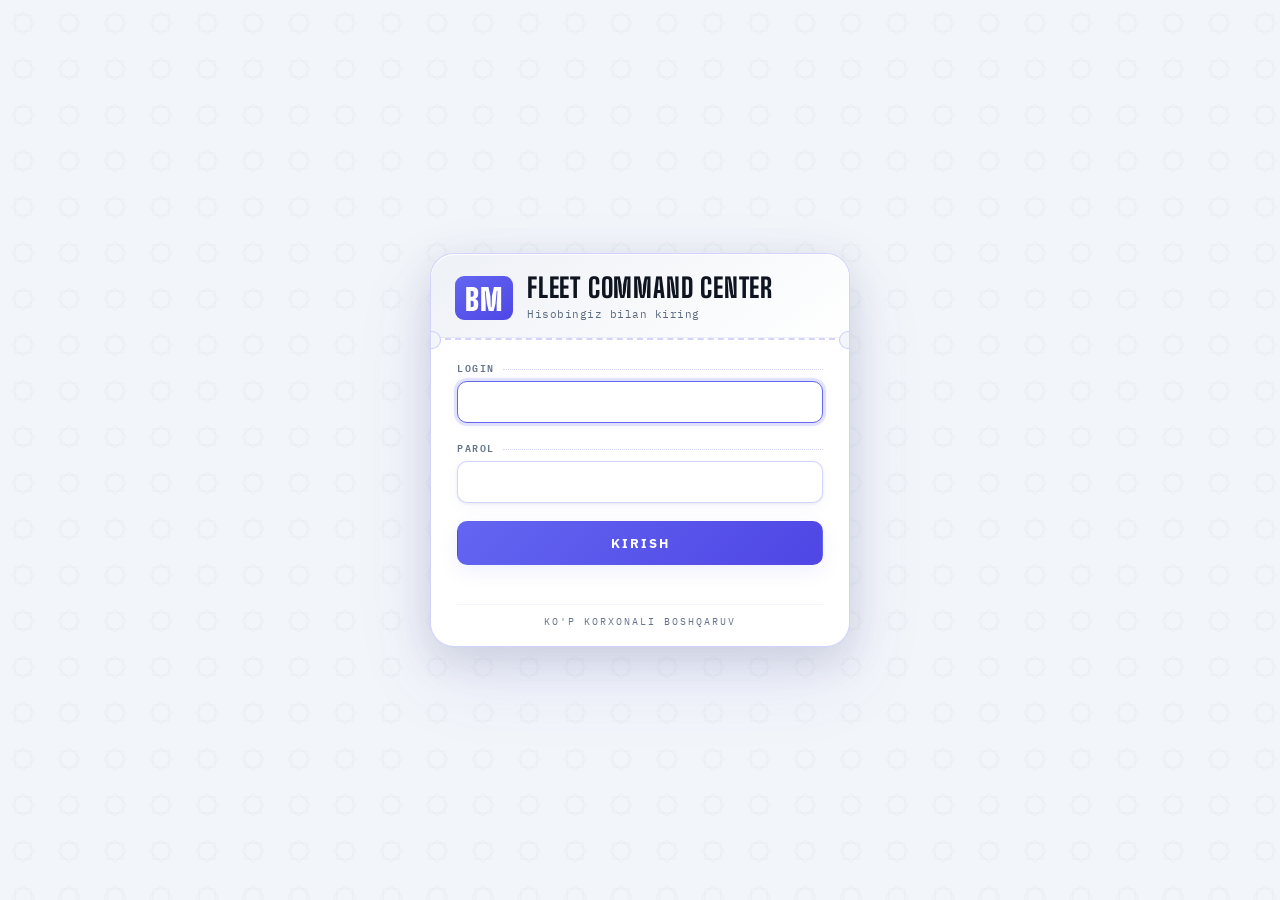
==== bm_automation/app/dashboard/web/index.html @ 5310b5f9 "Xavfsizlik: SEC-09/10/13 + ixtiyoriy TOTP (MFA) va SEC-07 qarori - SEC-09: requirements.txt aniq pin" ====
<!DOCTYPE html>
<html lang="uz" data-theme="light">
<head>
<meta charset="utf-8">
<meta name="viewport" content="width=device-width, initial-scale=1">
<title>BM Fleet Command Center — Jo'nash taxtasi</title>
<link rel="icon" href="/favicon.ico?v=2" sizes="any">
<link rel="apple-touch-icon" href="/favicon.ico?v=2">
<link rel="preconnect" href="https://fonts.googleapis.com">
<link rel="preconnect" href="https://fonts.gstatic.com" crossorigin>
<link href="https://fonts.googleapis.com/css2?family=Inter:wght@400;500;600;700;800;900&family=JetBrains+Mono:wght@400;500;600;700&family=Big+Shoulders+Display:wght@700;800;900&family=IBM+Plex+Mono:wght@400;500;600&family=IBM+Plex+Sans:wght@400;500;600&display=swap" rel="stylesheet" media="print" onload="this.media='all'">
<link rel="stylesheet" href="myai-office.css?v=4" media="print" onload="this.media='all'">
<script>
(function () {
  try { document.documentElement.dataset.theme = localStorage.getItem("bm-theme") || "light"; }
  catch (e) { document.documentElement.dataset.theme = "light"; }
  if (document.documentElement.dataset.theme === "dark") document.documentElement.classList.add("dark");
})();
</script>
<style>
  /* ============================================================
     BM Fleet Command Center — Dizayn tizimi
     Rang palitrasi (spec): accent #6366f1, success #00b894,
     warn #fdcb6e, error #e17055, text #1e293b / #e8edf3.
     :root = LIGHT (default), [data-theme=dark] = DARK.
  ============================================================ */
  :root {
    /* ierarxiya fon — zamonaviy indigo/slate */
    --bg-deep: #0b1020;          /* asosiy chuqur */
    --bg-panel: #131a2e;         /* panel / karta */
    --bg-raised: #1a2238;        /* ko'tarilgan blok */
    --bg-hover: #1f2840;         /* hover fon */
    --bg-glass: rgba(19,26,46,.72); /* shaffof glass */
    --line: rgba(129,140,248,.18);
    --line-soft: rgba(129,140,248,.10);
    --line-strong: rgba(129,140,248,.32);

    /* semantik ranglar — indigo brend + teal OK */
    --accent: #6366f1;
    --accent-strong: #4f46e5;
    --accent-soft: rgba(99,102,241,.18);
    --accent-soft-border: rgba(99,102,241,.34);
    --accent-text: #a5b4fc;
    --accent-ink: #ffffff;
    --amber: #f59e0b;            /* ogohlantirish */
    --teal: #22d3ee;             /* muvaffaqiyat / onlayn */
    --teal-soft: rgba(34,211,238,.16);
    --alert: #f43f5e;            /* xatolik */
    --alert-soft: rgba(244,63,94,.16);
    --ink: #e2e8f0;              /* asosiy matn */
    --ink-soft: #94a3b8;         /* yordamchi matn */
    --muted: #64748b;            /* yordamchi matn */
    --on-accent: #ffffff;
    --on-amber: #1e1b0b;

    /* neon glow uchun */
    --glow: 0 0 22px rgba(99,102,241,.45), 0 0 44px rgba(99,102,241,.22);
    --glow-teal: 0 0 22px rgba(34,211,238,.45), 0 0 44px rgba(34,211,238,.22);
    --glow-amber: 0 0 22px rgba(245,158,11,.45), 0 0 44px rgba(245,158,11,.22);
    --glow-alert: 0 0 22px rgba(244,63,94,.45), 0 0 44px rgba(244,63,94,.22);

    /* tipografiya */
    --font-ui: "Inter", "Segoe UI", sans-serif;
    --font-display: "Inter", "Segoe UI", sans-serif;
    --font-mono: "JetBrains Mono", "IBM Plex Mono", monospace;

    --radius-sm: 10px;
    --radius: 14px;
    --radius-lg: 18px;
    --ease: cubic-bezier(.4,0,.2,1);

    --shadow-sm: 0 4px 14px rgba(0,0,0,.35), 0 2px 6px rgba(99,102,241,.12);
    --shadow-md: 0 8px 28px rgba(0,0,0,.45), 0 4px 14px rgba(99,102,241,.18);
    --shadow-lg: 0 14px 44px rgba(0,0,0,.55), 0 8px 24px rgba(99,102,241,.24);
    --ring: 0 0 0 3px rgba(99,102,241,.32);

    --scrollbar-track: #0b1020;
    --scrollbar-thumb: #2a3350;
    --scrollbar-thumb-hover: #3a4868;
    --gridline: rgba(129,140,248,.06);
  }

  /* ------------------------------------------------ DARK rejim */
  [data-theme="dark"] {
    --bg-deep: #070b16;
    --bg-panel: #0e1526;
    --bg-raised: #141c30;
    --bg-hover: #182038;
    --bg-glass: rgba(14,21,38,.82);
    --line: rgba(129,140,248,.14);
    --line-soft: rgba(129,140,248,.08);
    --line-strong: rgba(129,140,248,.28);

    --accent: #818cf8;
    --accent-strong: #6366f1;
    --accent-soft: rgba(129,140,248,.22);
    --accent-soft-border: rgba(129,140,248,.40);
    --accent-text: #c7d2fe;
    --accent-ink: #0b1020;
    --amber: #fbbf24;
    --teal: #22d3ee;
    --teal-soft: rgba(34,211,238,.20);
    --alert: #fb7185;
    --alert-soft: rgba(251,113,133,.20);
    --ink: #e2e8f0;
    --ink-soft: #94a3b8;
    --muted: #64748b;
    --on-accent: #0b1020;
    --on-amber: #1e1b0b;

    --glow: 0 0 22px rgba(129,140,248,.50), 0 0 44px rgba(129,140,248,.28);
    --glow-teal: 0 0 22px rgba(34,211,238,.50), 0 0 44px rgba(34,211,238,.28);
    --glow-amber: 0 0 22px rgba(251,191,36,.50), 0 0 44px rgba(251,191,36,.28);
    --glow-alert: 0 0 22px rgba(251,113,133,.50), 0 0 44px rgba(251,113,133,.28);

    --shadow-sm: 0 4px 14px rgba(0,0,0,.5);
    --shadow-md: 0 8px 28px rgba(0,0,0,.6);
    --shadow-lg: 0 14px 44px rgba(0,0,0,.75);
    --ring: 0 0 0 3px rgba(129,140,248,.40);

    --scrollbar-track: #070b16;
    --scrollbar-thumb: #2a3350;
    --scrollbar-thumb-hover: #3a4868;
    --gridline: rgba(129,140,248,.08);
  }

  * { box-sizing: border-box; }
  html { scroll-behavior: smooth; }
  body {
    margin: 0; background: var(--bg-deep); color: var(--ink);
    font-family: var(--font-ui); font-size: 14px; line-height: 1.55;
    font-feature-settings: "cv11", "ss01";
    -webkit-font-smoothing: antialiased;
    background-image:
      radial-gradient(1100px 560px at 18% -12%, rgba(99,102,241,.08), transparent 60%),
      radial-gradient(900px 500px at 88% -10%, rgba(0,184,148,.06), transparent 55%);
    background-attachment: fixed;
    transition: background-color .25s var(--ease), color .25s var(--ease);
  }
  h1,h2,h3,h4,h5 { font-family: var(--font-display); font-weight: 800; letter-spacing: -.01em; }
  ::-webkit-scrollbar { width: 10px; height: 10px; }
  ::-webkit-scrollbar-track { background: var(--scrollbar-track); }
  ::-webkit-scrollbar-thumb { background: var(--scrollbar-thumb); border-radius: 6px; border: 2px solid var(--scrollbar-track); }
  ::-webkit-scrollbar-thumb:hover { background: var(--scrollbar-thumb-hover); }
  .mono { font-family: var(--font-mono); font-variant-numeric: tabular-nums; }

  /* ------------------------------------------------ top bar */
  .topbar {
    position: sticky; top: 0; z-index: 50;
    display: flex; align-items: center; gap: 16px; flex-wrap: wrap;
    padding: 12px 20px; background: rgba(14,17,23,.9);
    -webkit-backdrop-filter: blur(10px); backdrop-filter: blur(10px);
    border-bottom: 1px solid var(--line); box-shadow: 0 1px 0 rgba(255,255,255,.02) inset, 0 6px 20px rgba(0,0,0,.22);
  }
  .brand { display: flex; align-items: center; gap: 10px; }
  .brand-mark {
    width: 34px; height: 34px; border-radius: 9px; display: grid; place-items: center;
    background: linear-gradient(135deg, var(--amber), #b97a1f);
    font-family: "Big Shoulders Display", sans-serif; font-weight: 900; font-size: 20px;
    color: #10131A; box-shadow: 0 2px 10px rgba(240,169,62,.35);
  }
  .brand-name { font-family: "Big Shoulders Display", sans-serif; font-weight: 800; font-size: 20px; letter-spacing: .5px; }
  .brand-sub { display: block; font-family: "IBM Plex Mono", monospace; font-size: 9px; color: var(--muted); letter-spacing: 2px; }

  .pills { display: flex; gap: 6px; flex-wrap: wrap; margin: 0 auto; }
  .pill {
    border: 1px solid var(--line); background: transparent; color: var(--muted);
    font-family: "IBM Plex Mono", monospace; font-size: 12px; letter-spacing: .5px;
    padding: 7px 14px; border-radius: 999px; cursor: pointer;
    transition: transform .16s var(--ease), background .16s var(--ease), color .16s var(--ease), border-color .16s var(--ease), box-shadow .16s var(--ease);
  }
  .pill:hover { background: var(--bg-raised); color: var(--ink); border-color: #3a4356; transform: translateY(-1px); }
  .pill.active { background: var(--amber); color: #10131A; border-color: var(--amber); font-weight: 600; box-shadow: 0 2px 12px rgba(240,169,62,.35); }
  .pill:focus-visible { outline: 2px solid var(--amber); outline-offset: 2px; }

  .clock { text-align: right; }
  .clock-time { font-family: "IBM Plex Mono", monospace; font-size: 22px; font-weight: 600; line-height: 1; letter-spacing: .5px; }
  .clock-date { font-family: "IBM Plex Mono", monospace; font-size: 11px; color: var(--muted); margin-top: 3px; letter-spacing: .5px; }

  /* ------------------------------------------------ sub nav */
  .subnav {
    display: flex; gap: 26px; padding: 0 20px; max-width: 1440px; margin: 16px auto 0;
    border-bottom: 1px solid var(--line);
  }
  .subnav a {
    color: var(--muted); text-decoration: none; font-size: 13px; font-weight: 500;
    padding: 10px 2px; border-bottom: 2px solid transparent; margin-bottom: -1px;
    font-family: "IBM Plex Mono", monospace; letter-spacing: .5px;
    transition: color .15s var(--ease), border-color .15s var(--ease);
  }
  .subnav a:hover { color: var(--ink); border-bottom-color: rgba(240,169,62,.5); }
  .subnav a:focus-visible { outline: 2px solid var(--amber); outline-offset: 2px; }

  .log-line { padding: 3px 14px; border-bottom: 1px solid rgba(255,255,255,.03); white-space: pre-wrap; word-break: break-all; color: #94a3b8; }
  .log-err { color: #f87171; background: rgba(239,68,68,.06); }
  .log-warn { color: #fbbf24; background: rgba(251,191,36,.05); }
  .log-debug { color: #64748b; }

  main { max-width: 1440px; margin: 0 auto; padding: 18px 20px 48px; }

  .err { display: none; background: linear-gradient(90deg, rgba(232,90,79,.14), rgba(232,90,79,.05));
    color: var(--alert); border: 1px solid rgba(232,90,79,.4); border-left: 3px solid var(--alert);
    border-radius: var(--radius); padding: 12px 16px; margin-bottom: 16px; font-size: 13px;
    animation: fadeDown .25s var(--ease) both; }
  .sync-result { margin: 0 0 16px; padding: 14px 16px; border-radius: var(--radius);
    background: linear-gradient(90deg, rgba(63,182,168,.08), rgba(63,182,168,.03));
    color: var(--ink); border: 1px solid rgba(63,182,168,.25); border-left: 3px solid var(--teal);
    font-family: "IBM Plex Mono", monospace; font-size: 12px; line-height: 1.7;
    white-space: pre-wrap; animation: fadeDown .25s var(--ease) both; }

  /* ------------------------------------------------ hero */
  .hero { display: grid; grid-template-columns: repeat(4, minmax(0, 1fr)); gap: 12px; margin-bottom: 20px; }
  .kpi {
    background: var(--bg-glass);
    border: 1px solid var(--line-soft);
    border-radius: var(--radius);
    padding: 14px 16px 16px; position: relative; overflow: hidden;
    box-shadow: var(--shadow-md);
    transition: transform .18s var(--ease), box-shadow .18s var(--ease), border-color .18s var(--ease);
    backdrop-filter: blur(12px);
  }
  .kpi::before { content: ""; position: absolute; top: 0; left: 0; right: 0; height: 3px;
    box-shadow: 0 2px 10px rgba(99,102,241,.3); }
  .kpi.teal::before  { background: var(--teal); box-shadow: var(--glow-teal); }
  .kpi.amber::before { background: var(--amber); box-shadow: var(--glow-amber); }
  .kpi.alert::before { background: var(--alert); box-shadow: var(--glow-alert); }
  .kpi:hover { transform: translateY(-2px); border-color: var(--line-strong); box-shadow: var(--shadow-lg); }
  .kpi .label { font-family: "IBM Plex Mono", monospace; font-size: 11px; color: var(--muted);
    letter-spacing: 1.2px; text-transform: uppercase; }
  .kpi .num {
    font-family: "Big Shoulders Display", sans-serif; font-weight: 900; font-size: 46px;
    line-height: 1.05; margin-top: 8px;
  }
  .kpi .num.teal  { color: var(--teal); }
  .kpi .num.amber { color: var(--amber); }
  .kpi .num.alert { color: var(--alert); }
  .kpi .foot { font-family: "IBM Plex Mono", monospace; font-size: 11px; color: var(--muted); margin-top: 6px; }

  /* split-flap flip — faqat hero raqamlarida */
  .flap { display: inline-block; transform-origin: top center; animation: flap .5s var(--ease) both; }
  .kpi:nth-child(1) .flap { animation-delay: .0s; }
  .kpi:nth-child(2) .flap { animation-delay: .12s; }
  .kpi:nth-child(3) .flap { animation-delay: .24s; }
  .kpi:nth-child(4) .flap { animation-delay: .36s; }
  @keyframes flap {
    0%   { transform: rotateX(92deg) translateY(-6px); opacity: 0; }
    60%  { opacity: 1; }
    100% { transform: rotateX(0deg) translateY(0); opacity: 1; }
  }
  @keyframes fadeDown {
    from { opacity: 0; transform: translateY(-4px); }
    to   { opacity: 1; transform: translateY(0); }
  }
  @media (prefers-reduced-motion: reduce) {
    .flap { animation: none; }
    .err { animation: none; }
    .sys .dot.ok { animation: none; }
    html { scroll-behavior: auto; }
  }

  /* ------------------------------------------------ board */
  .panel {
    background: linear-gradient(180deg, rgba(35,42,55,.55), transparent 90%), var(--bg-panel);
    border: 1px solid var(--line); border-radius: var(--radius);
    padding: 18px; margin-bottom: 18px; box-shadow: var(--shadow-sm);
    transition: transform .18s var(--ease), box-shadow .18s var(--ease), border-color .18s var(--ease);
  }
  .panel:hover { box-shadow: var(--shadow-md); border-color: var(--line-strong); }
  .panel h2 {
    font-family: "Big Shoulders Display", sans-serif; font-weight: 800; font-size: 20px;
    margin: 0 0 14px; letter-spacing: 1px; position: relative;
    padding-bottom: 10px; border-bottom: 1px solid var(--line-soft);
  }
  .panel h2::after { content: ""; position: absolute; left: 0; bottom: -1px; width: 54px; height: 2px;
    border-radius: 2px; background: linear-gradient(90deg, var(--amber), transparent); }
  .panel h2 .hint { font-family: "IBM Plex Sans", sans-serif; font-weight: 400; font-size: 12px;
    color: var(--muted); margin-left: 8px; }

  .board, .table { width: 100%; border-collapse: collapse; }
  .board th, .board td, .table th, .table td {
    text-align: left; padding: 10px 12px; border-bottom: 1px solid var(--line-soft);
    font-size: 13px; white-space: nowrap;
  }
  .board th, .table th { font-family: "IBM Plex Mono", monospace; font-size: 10px; letter-spacing: 1.6px;
    text-transform: uppercase; color: var(--muted); font-weight: 500;
    background: rgba(255,255,255,.015); }
  .board tbody tr, .table tbody tr { transition: background .14s var(--ease); }
  .board tbody tr:nth-child(even), .table tbody tr:nth-child(even) { background: rgba(255,255,255,.012); }
  .board tbody tr:hover, .table tbody tr:hover { background: linear-gradient(90deg, rgba(240,169,62,.06), rgba(63,182,168,.04)); }
  .board tbody tr:last-child td, .table tbody tr:last-child td { border-bottom: none; }
  .board .badge { display: inline-grid; place-items: center; width: 28px; height: 28px;
    background: var(--bg-deep); border: 1px solid var(--line); border-radius: 8px;
    font-family: "IBM Plex Mono", monospace; font-size: 12px; font-weight: 600; color: var(--amber);
    box-shadow: 0 1px 0 rgba(255,255,255,.03) inset; }
  .board .who { font-weight: 600; }
  .board .who-sub { display: block; font-family: "IBM Plex Mono", monospace; font-size: 11px; color: var(--muted); margin-top: 2px; }
  .board .mono-cell { font-family: "IBM Plex Mono", monospace; font-size: 12px; }
  .board .muted { color: var(--muted); }
  .table-wrap { overflow-x: auto; -webkit-overflow-scrolling: touch; scrollbar-width: thin; }
  .new-table-wrap { overflow-x: auto; -webkit-overflow-scrolling: touch; scrollbar-width: thin; }
  .new-table-wrap table { min-width: 760px; }
  @media(max-width:640px){ .table-wrap table, .new-table-wrap table, .driver-history table { min-width: 680px; } }

  .pct { font-family: "IBM Plex Mono", monospace; font-size: 12px; font-weight: 600; }
  .pct.teal  { color: var(--teal); }
  .pct.amber { color: var(--amber); }
  .pct.alert { color: var(--alert); }

  .pill-status { display: inline-block; padding: 3px 10px; border-radius: 999px;
    font-family: "IBM Plex Mono", monospace; font-size: 11px; letter-spacing: .5px; border: 1px solid;
    box-shadow: 0 1px 0 rgba(255,255,255,.03) inset; }
  .pill-status.done { color: var(--teal); border-color: rgba(63,182,168,.4); background: rgba(63,182,168,.1); }
  .pill-status.late { color: var(--alert); border-color: rgba(232,90,79,.4); background: rgba(232,90,79,.1); }
  .pill-status.run  { color: var(--amber); border-color: rgba(240,169,62,.4); background: rgba(240,169,62,.1); }
  .pill-status.gray { color: var(--muted); border-color: var(--line); background: transparent; }

  .hide-sm { }

  /* ------------------------------------------------ two-col */
  .cols { display: grid; grid-template-columns: repeat(2, minmax(0, 1fr)); gap: 18px; margin-bottom: 18px; align-items: start; }

  .problem { display: flex; gap: 12px; padding: 11px 4px; border-bottom: 1px solid var(--line-soft);
    align-items: baseline; transition: background .14s var(--ease); border-radius: var(--radius-sm); }
  .problem:hover { background: rgba(255,255,255,.015); }
  .problem:last-child { border-bottom: none; }
  .problem .bar { width: 3px; align-self: stretch; border-radius: 2px; flex: none; }
  .problem.serious .bar { background: var(--alert); }
  .problem.warn .bar { background: var(--amber); }
  .problem .p-main { font-size: 13px; font-weight: 600; }
  .problem .p-meta { font-family: "IBM Plex Mono", monospace; font-size: 11px; color: var(--muted); margin-top: 2px; }
  .problem.serious .p-main { color: var(--alert); }
  .problem.warn .p-main { color: var(--amber); }

  .chart-wrap { position: relative; height: 220px; }
  .trend-foot { display: flex; gap: 16px; margin-top: 12px;
    font-family: "IBM Plex Mono", monospace; font-size: 11px; color: var(--muted); }
  .trend-foot b { font-weight: 600; }

  /* ------------------------------------------------ registry */
  .registry { width: 100%; border-collapse: collapse; }
  .registry th, .registry td {
    text-align: left; padding: 9px 12px; border-bottom: 1px solid var(--line-soft);
    font-family: "IBM Plex Mono", monospace; font-size: 12px;
  }
  .registry th { font-size: 10px; letter-spacing: 1.6px; text-transform: uppercase; color: var(--muted);
    font-weight: 500; background: rgba(255,255,255,.015); }
  .registry td { max-width: 230px; overflow: hidden; text-overflow: ellipsis; white-space: nowrap; }
  .registry tbody tr { transition: background .14s var(--ease); cursor: pointer; }
  .registry tbody tr:nth-child(even) { background: rgba(255,255,255,.012); }
  .registry tbody tr:hover { background: linear-gradient(90deg, rgba(240,169,62,.06), rgba(63,182,168,.04)); }
  .registry tbody tr:last-child td { border-bottom: none; }
  .registry tbody tr:focus-visible { outline: 2px solid var(--amber); outline-offset: -2px; }
  .registry .driver-name { transition: color .14s var(--ease); }
  .registry tbody tr:hover .driver-name { color: var(--amber); }
  .registry .driver-open { padding: 6px 9px; min-height: 0; font-size: 11px; }

  .empty { color: var(--muted); padding: 26px 18px; font-size: 13px; text-align: center;
    border: 1px dashed var(--line); border-radius: var(--radius); background: rgba(255,255,255,.012); }

  /* ------------------------------------------------ driver management */
  .driver-toolbar { display: flex; gap: 10px; justify-content: space-between; align-items: center;
    flex-wrap: wrap; margin-bottom: 16px; }
  .driver-toolbar h2 { margin: 0; padding-bottom: 0; border-bottom: none; }
  .driver-toolbar h2::after { display: none; }
  .driver-tools { display: flex; align-items: center; gap: 8px; flex-wrap: wrap; }
  .dl-group { display: inline-flex; align-items: center; gap: 5px;
    border-left: 1px solid var(--line); padding-left: 8px; }
  .dl-group .button { padding: 8px 9px; }
  .input, .select {
    color: var(--ink); background: var(--bg-deep); border: 1px solid var(--line); border-radius: var(--radius-sm);
    padding: 8px 10px; font: 12px "IBM Plex Mono", monospace; min-height: 34px;
    transition: border-color .14s var(--ease), box-shadow .14s var(--ease);
  }
  .input:focus, .select:focus { outline: none; border-color: var(--amber); box-shadow: var(--ring); }
  .input[type="search"] { min-width: 190px; }
  .button {
    appearance: none; border: 1px solid var(--amber); background: var(--amber); color: #10131A;
    border-radius: var(--radius-sm); padding: 8px 12px; min-height: 34px; cursor: pointer;
    font: 600 12px "IBM Plex Mono", monospace; letter-spacing: .3px;
    box-shadow: 0 1px 0 rgba(255,255,255,.08) inset;
    transition: transform .14s var(--ease), box-shadow .14s var(--ease), filter .14s var(--ease),
      background .14s var(--ease), border-color .14s var(--ease);
  }
  .button:hover { filter: brightness(1.08); transform: translateY(-1px); box-shadow: 0 4px 14px rgba(240,169,62,.25); }
  .button:active { transform: translateY(0); }
  .button:focus-visible { outline: 2px solid var(--amber); outline-offset: 2px; }
  .button.ghost { background: transparent; border-color: var(--line); color: var(--ink); box-shadow: none; }
  .button.ghost:hover { background: var(--bg-raised); border-color: #3a4356; color: #fff; box-shadow: none; }
  .button.danger { background: var(--alert); border-color: var(--alert); color: white; box-shadow: 0 1px 0 rgba(255,255,255,.08) inset; }
  .button.danger:hover { box-shadow: 0 4px 14px rgba(232,90,79,.28); }
  .driver-summary { display: grid; grid-template-columns: repeat(7, minmax(0, 1fr)); gap: 8px; margin-bottom: 14px; }
  .driver-summary > div { background: var(--bg-deep); border: 1px solid var(--line); border-radius: var(--radius-sm); padding: 10px 11px;
    box-shadow: 0 1px 0 rgba(255,255,255,.02) inset; }
  .driver-summary span { display: block; color: var(--muted); font: 10px "IBM Plex Mono", monospace; text-transform: uppercase; letter-spacing: .7px; }
  .driver-summary b { display: block; margin-top: 3px; font: 700 20px "Big Shoulders Display", sans-serif; letter-spacing: .4px; }
  .driver-name { font-family: "IBM Plex Sans", sans-serif; font-weight: 600; display: block;
    max-width: 280px; overflow: hidden; text-overflow: ellipsis; white-space: nowrap; }
  .driver-sub { display: block; margin-top: 3px; color: var(--muted); font: 10px "IBM Plex Mono", monospace;
    overflow: hidden; text-overflow: ellipsis; white-space: nowrap; }
  .status-dot { display: inline-block; width: 7px; height: 7px; border-radius: 50%; background: var(--teal); margin-right: 6px; }
  .status-dot.black { background: var(--alert); }
  .tag { display: inline-block; padding: 3px 8px; border: 1px solid var(--line); border-radius: 999px; color: var(--muted);
    font: 10px "IBM Plex Mono", monospace; box-shadow: 0 1px 0 rgba(255,255,255,.03) inset; }
  .tag.good { color: var(--teal); border-color: rgba(63,182,168,.45); background: rgba(63,182,168,.08); }
  .tag.warn { color: var(--amber); border-color: rgba(240,169,62,.45); background: rgba(240,169,62,.08); }
  .tag.bad { color: var(--alert); border-color: rgba(232,90,79,.45); background: rgba(232,90,79,.08); }
  .documents-mark { display: flex; gap: 4px; }
  .doc-mark { width: 18px; height: 18px; display: grid; place-items: center; border: 1px solid var(--line); border-radius: 5px;
    color: var(--muted); font: 10px "IBM Plex Mono", monospace; background: var(--bg-deep); }
  .doc-mark.ready { color: var(--teal); border-color: rgba(63,182,168,.45); background: rgba(63,182,168,.08); }

  dialog.driver-dialog { width: min(1180px, calc(100vw - 28px)); max-height: calc(100vh - 28px); padding: 0; overflow: auto;
    color: var(--ink); background: var(--bg-glass);
    border: 1px solid var(--line-strong); border-radius: var(--radius-lg); box-shadow: var(--shadow-lg);
    z-index: 200; backdrop-filter: blur(20px); -webkit-backdrop-filter: blur(20px); }
  dialog.driver-dialog::backdrop { background: rgba(2,6,12,.55); -webkit-backdrop-filter: blur(4px); backdrop-filter: blur(4px); }
  .driver-modal-head { position: sticky; top: 0; z-index: 1; display: flex; align-items: center; justify-content: space-between;
    gap: 12px; padding: 16px 20px; background: var(--bg-glass); -webkit-backdrop-filter: blur(8px); backdrop-filter: blur(8px);
    border-bottom: 1px solid var(--line-strong); }
  .driver-modal-title { font: 800 26px "Big Shoulders Display", sans-serif; letter-spacing: .8px; }
  .driver-modal-meta { color: var(--muted); font: 11px "IBM Plex Mono", monospace; margin-top: 2px; }
  .icon-button { width: 32px; height: 32px; border: 1px solid var(--line-strong); border-radius: var(--radius-sm); background: var(--bg-glass);
    color: var(--ink); cursor: pointer; font-size: 20px; line-height: 1;
    transition: background .14s var(--ease), border-color .14s var(--ease), transform .14s var(--ease); }
  .icon-button:hover { background: var(--accent-soft); border-color: var(--accent-soft-border); transform: translateY(-1px); }
  .icon-button:focus-visible { outline: 2px solid var(--accent); outline-offset: 2px; }
  .driver-modal-body { padding: 18px 20px 24px; }
  .driver-metrics { display: grid; grid-template-columns: repeat(7, minmax(0, 1fr)); gap: 8px; margin-bottom: 18px; }
  .driver-months { display: flex; flex-wrap: wrap; align-items: center; gap: 6px; }
  .month-chip { border: 1px solid var(--line); border-radius: 999px; background: var(--bg-deep); color: var(--muted);
    padding: 5px 11px; font: 11px "IBM Plex Mono", monospace; cursor: pointer; transition: all .15s var(--ease); }
  .month-chip:hover { border-color: var(--accent-soft-border); color: var(--ink); }
  .month-chip.active { border-color: var(--accent-soft-border); background: var(--accent-soft); color: var(--accent-text); font-weight: 700; }
  .driver-metric { border: 1px solid var(--line); border-radius: var(--radius-sm); background: var(--bg-deep); padding: 10px 11px;
    box-shadow: 0 1px 0 rgba(255,255,255,.02) inset; }
  .driver-metric label { display: block; font: 10px "IBM Plex Mono", monospace; color: var(--muted); text-transform: uppercase; letter-spacing: .5px; }
  .driver-metric b { display: block; margin-top: 3px; font: 800 23px "Big Shoulders Display", sans-serif; }
  .form-grid { display: grid; grid-template-columns: repeat(3, minmax(0, 1fr)); gap: 14px; }
  .form-panel { background: rgba(16,19,26,.42); border: 1px solid var(--line); border-radius: var(--radius); padding: 16px; margin-bottom: 16px;
    box-shadow: 0 1px 0 rgba(255,255,255,.02) inset; }
  .form-panel h3 { margin: 0 0 14px; font: 800 18px "Big Shoulders Display", sans-serif; letter-spacing: .7px;
    color: var(--ink); }
  .field { display: grid; gap: 5px; min-width: 0; }
  .field label { color: var(--muted); font: 10px "IBM Plex Mono", monospace; text-transform: uppercase; letter-spacing: .6px; }
  .field input, .field textarea { width: 100%; color: var(--ink); background: var(--bg-deep); border: 1px solid var(--line); border-radius: var(--radius-sm);
    padding: 8px 10px; font: 12px "IBM Plex Sans", sans-serif;
    transition: border-color .14s var(--ease), box-shadow .14s var(--ease); }
  .field textarea { min-height: 70px; resize: vertical; }
  /* Floating label (2026 trend) — faqat matnli maydonlarda (.float klassini JS qo'shadi) */
  .field { position: relative; }
  .field.float > label:not(.check-field) { position: absolute; left: 10px; top: 50%; transform: translateY(-50%); pointer-events: none; transition: all .2s var(--ease); z-index: 2; white-space: nowrap; }
  .field.float > input, .field.float > textarea, .field.float > select { padding-top: 14px; padding-bottom: 10px; }
  .field.floated > label:not(.check-field) { transform: translateY(-130%) scale(.78); color: var(--accent-text); background: var(--bg-deep); padding: 0 4px; }
  /* Placeholder label ostida qolib, matn ustma-ust tushmasin */
  .field.float:not(.floated) > input::placeholder,
  .field.float:not(.floated) > textarea::placeholder { color: transparent; }
  /* Textarea baland — label markazda emas, yuqorida turadi */
  .field.float:has(> textarea) > label:not(.check-field) { top: 10px; transform: none; }
  .field.float:has(> textarea).floated > label:not(.check-field) { top: 0; transform: translateY(-50%) scale(.78); }
  .field input:focus, .field textarea:focus { outline: none; border-color: var(--amber); box-shadow: var(--ring); }
  .check-field { display: flex; align-items: center; gap: 8px; color: var(--ink); font-size: 12px; }
  .du-grid { display: grid; grid-template-columns: repeat(4, minmax(0, 1fr)); gap: 10px; margin-bottom: 10px; }
  @media (max-width: 720px) { .du-grid { grid-template-columns: 1fr 1fr; } }
  @media (max-width: 420px) { .du-grid { grid-template-columns: 1fr; } }
  .check-field input { width: 18px; height: 18px; accent-color: var(--accent); cursor: pointer; border-radius: 5px; }
  .check-field input[type="checkbox"] { appearance: none; -webkit-appearance: none; width: 18px; height: 18px; border: 1.5px solid var(--line-strong); border-radius: 6px; background: var(--bg-glass); cursor: pointer; position: relative; transition: all .18s var(--ease); box-shadow: var(--shadow-sm); }
  .check-field input[type="checkbox"]:checked { background: linear-gradient(135deg, var(--accent), var(--accent-strong)); border-color: var(--accent-strong); box-shadow: var(--glow); }
  .check-field input[type="checkbox"]:checked::after { content: ""; position: absolute; left: 5px; top: 1px; width: 5px; height: 10px; border: solid #fff; border-width: 0 2px 2px 0; transform: rotate(45deg); }
  .check-field input[type="checkbox"]:hover { border-color: var(--accent-soft-border); box-shadow: 0 0 12px rgba(99,102,241,.25); }
  .check-field input[type="radio"] { appearance: none; -webkit-appearance: none; width: 18px; height: 18px; border: 1.5px solid var(--line-strong); border-radius: 50%; background: var(--bg-glass); cursor: pointer; transition: all .18s var(--ease); }
  .check-field input[type="radio"]:checked { border-color: var(--accent-strong); box-shadow: var(--glow); }
  .check-field input[type="radio"]:checked::after { content: ""; position: absolute; left: 50%; top: 50%; width: 8px; height: 8px; border-radius: 50%; background: var(--accent); transform: translate(-50%, -50%); }
  .form-actions { display: flex; gap: 8px; justify-content: flex-end; margin-top: 14px; }
  .document-grid { display: grid; grid-template-columns: repeat(4, minmax(0, 1fr)); gap: 10px; }
  .document-card { background: var(--bg-deep); border: 1px solid var(--line); border-radius: var(--radius-sm); overflow: hidden;
    box-shadow: 0 1px 0 rgba(255,255,255,.02) inset; transition: border-color .14s var(--ease), transform .14s var(--ease); }
  .document-card:hover { border-color: #3a4356; }
  .document-preview { height: 108px; display: grid; place-items: center; color: var(--muted); font: 11px "IBM Plex Mono", monospace; background:
    repeating-linear-gradient(45deg, rgba(255,255,255,.012), rgba(255,255,255,.012) 8px, transparent 8px, transparent 16px); }
  .document-preview img { width: 100%; height: 100%; display: block; object-fit: cover; }
  .document-card footer { display: flex; justify-content: space-between; align-items: center; padding: 8px; text-align: left; color: var(--ink); font-size: 11px; }
  .document-card input { display: none; }
  .upload-label { color: var(--amber); cursor: pointer; font: 11px "IBM Plex Mono", monospace; transition: color .14s var(--ease); }
  .upload-label:hover { color: var(--ink); }
  .upload-label:focus-visible { outline: 2px solid var(--amber); outline-offset: 2px; }
  .driver-history { max-height: 360px; overflow-y: auto; overflow-x: hidden; border: 1px solid var(--line-soft); border-radius: var(--radius-sm); scroll-behavior: smooth; }
  .driver-history table { width: 100%; border-collapse: collapse; }
  .driver-history th, .driver-history td { padding: 8px 10px; border-bottom: 1px solid var(--line-soft); text-align: left; font: 11px "IBM Plex Mono", monospace; }
  .driver-history th { color: var(--muted); font-size: 10px; text-transform: uppercase; background: rgba(255,255,255,.015); position: sticky; top: 0; }
  .split-form { display: grid; grid-template-columns: minmax(0, 1.2fr) minmax(0, .8fr); gap: 16px; align-items: start; }
  .driver-message { display: none; margin-bottom: 14px; padding: 10px 12px; border: 1px solid rgba(232,90,79,.45); border-radius: var(--radius-sm);
    background: rgba(232,90,79,.1); color: var(--alert); font-size: 12px; animation: fadeDown .2s var(--ease) both; }
  .driver-message.ok { border-color: rgba(63,182,168,.45); background: rgba(63,182,168,.1); color: var(--teal); }

  /* ------------------------------------------------ dash layout (chap sidebar) */
  .dash-grid { display: grid; grid-template-columns: clamp(272px, 24vw, 348px) minmax(0, 1fr); gap: 16px; align-items: start; }
  .dash-main { order: 2; min-width: 0; }
  .dash-main > .panel, .cols > .panel { min-width: 0; }
  .dash-side { order: 1; position: sticky; top: 84px; max-height: calc(100vh - 100px);
    overflow-y: auto; overscroll-behavior: contain;
    border-right: 1px solid var(--line-soft); padding-right: 14px; }
  .dash-side::-webkit-scrollbar { width: 6px; }
  .dash-side::-webkit-scrollbar-thumb { background: var(--line); border-radius: 3px; }
  .side-card { padding: 14px; margin-bottom: 14px; }
  .side-card:last-child { margin-bottom: 0; }
  .side-card h2 { font-size: 16px; margin: 0 0 10px; display: flex; align-items: center; gap: 8px; letter-spacing: 1px; }
  .side-card h2 .hint { margin-left: auto; font-size: 10px; }
  .sec-ic { display: inline-flex; color: var(--amber); flex: none; filter: drop-shadow(0 0 6px rgba(240,169,62,.35)); }
  .dash-side .hero { grid-template-columns: repeat(2, 1fr); gap: 8px; margin-bottom: 0; }
  .dash-side .kpi { padding: 10px 11px 11px; }
  .dash-side .kpi .num { font-size: 30px; margin-top: 4px; }
  .dash-side .kpi .label { font-size: 9px; }
  .dash-side .kpi .foot { font-size: 9px; }
  .side-card #prob-body { max-height: 300px; overflow-y: auto; padding-right: 2px; }
  .side-card .chart-wrap { height: 180px; }
  .side-stats { display: grid; grid-template-columns: repeat(3, 1fr); gap: 6px; margin-bottom: 10px; }
  .side-stats > div { background: var(--bg-deep); border: 1px solid var(--line); border-radius: var(--radius-sm); padding: 8px 9px; }
  .side-stats span { display: block; color: var(--muted); font: 9px "IBM Plex Mono", monospace; text-transform: uppercase; letter-spacing: .6px; }
  .side-stats b { display: block; margin-top: 2px; font: 700 14px "Big Shoulders Display", sans-serif; letter-spacing: .3px; }
  .side-drv { display: flex; align-items: center; gap: 8px; padding: 7px 4px; border-bottom: 1px solid var(--line-soft); cursor: pointer;
    border-radius: var(--radius-sm); transition: background .14s var(--ease), padding .14s var(--ease); }
  .side-drv:last-child { border-bottom: none; }
  .side-drv:hover { background: var(--bg-hover); padding-left: 8px; }
  .side-drv-name { font-size: 12px; font-weight: 600; flex: 1; min-width: 0; overflow: hidden; text-overflow: ellipsis; white-space: nowrap; }
  .side-drv-meta { font: 10px "IBM Plex Mono", monospace; color: var(--muted); flex: none; }
  .side-drv b { flex: none; font-size: 12px; color: var(--amber); }

  /* ------------------------------------------------ system status + filters */
  .sys { display: flex; gap: 12px; flex-wrap: wrap; }
  .sys span { display: inline-flex; align-items: center; gap: 6px; font: 10px "IBM Plex Mono", monospace;
    color: var(--muted); letter-spacing: .5px; }
  .sys b { font-weight: 400; color: #9aa3b5; }
  .sys .dot { width: 8px; height: 8px; border-radius: 50%; background: var(--line); }
  .sys .dot.ok { background: var(--teal); box-shadow: 0 0 6px rgba(63,182,168,.6); }
  .sys .dot.bad { background: var(--alert); box-shadow: 0 0 6px rgba(232,90,79,.6); }
  .filter-field { display: flex; flex-direction: column; gap: 4px; font: 10px "IBM Plex Mono", monospace;
    color: var(--muted); text-transform: uppercase; letter-spacing: .6px; }
  .filter-field .input, .filter-field .select { margin-top: 2px; }
  .export-hint { align-self: center; font-size: 11px; }
  .avatar { width: 34px; height: 34px; border-radius: 50%; object-fit: cover; border: 1px solid var(--line); flex: none; }
  .avatar-empty { display: inline-grid; place-items: center; background: var(--bg-raised); color: var(--muted);
    font: 700 14px "IBM Plex Mono", monospace; }
  .avatar-lg { width: 58px; height: 58px; border-radius: 12px; }
  .avatar-row { display: flex; align-items: center; gap: 10px; }
  .photo-upload { display: flex; align-items: center; gap: 14px; }
  .photo-upload img { width: 88px; height: 88px; border-radius: var(--radius); object-fit: cover; border: 1px solid var(--line); }
  .photo-upload input { display: none; }

  footer { text-align: center; color: var(--muted); font-family: "IBM Plex Mono", monospace;
    font-size: 11px; padding: 22px 0 32px; letter-spacing: 1px; }

  /* ------------------------------------------------ responsive */
  @media (max-width: 1100px) {
    .dash-grid { grid-template-columns: 1fr; }
    .dash-main { order: 1; }
    .dash-side { order: 2; position: static; max-height: none; overflow: visible; border-right: none; padding-right: 0; }
    .dash-side .hero { grid-template-columns: repeat(4, 1fr); }
    .side-card { margin-bottom: 10px; }
  }
  @media (max-width: 900px) {
    .hero { grid-template-columns: repeat(2, 1fr); }
    .cols { grid-template-columns: 1fr; }
    .driver-summary { grid-template-columns: repeat(3, 1fr); }
    .driver-metrics { grid-template-columns: repeat(3, 1fr); }
    .form-grid { grid-template-columns: repeat(2, 1fr); }
    .document-grid { grid-template-columns: repeat(2, 1fr); }
    .split-form { grid-template-columns: 1fr; }
  }
  @media (max-width: 640px) {
    .topbar { padding: 10px 14px; }
    .pills { order: 3; width: 100%; justify-content: center; }
    .clock { margin-left: auto; }
    .board .hide-sm { display: none; }
    .driver-summary { grid-template-columns: repeat(2, 1fr); }
    .driver-metrics { grid-template-columns: repeat(2, 1fr); }
    .form-grid { grid-template-columns: 1fr; }
    .driver-toolbar { align-items: stretch; }
    .driver-tools { width: 100%; }
    .driver-tools .input[type="search"] { flex: 1; min-width: 0; }
  }

/* BM FLEET COMMAND CENTER — 2026 MODERN redesign */
:root{
  --bg-deep:#080c14;--bg-panel:#0f1623;--bg-raised:#161f30;--bg-hover:#1c2740;
  --amber:#818cf8;--teal:#34d399;--alert:#f472b6;--ink:#f0f4f8;--muted:#7c8ba4;
  --line:rgba(148,163,184,.12);--line-soft:rgba(148,163,184,.06);
  --radius-sm:10px;--radius:16px;--radius-lg:24px;
  --shadow-sm:0 4px 20px rgba(0,0,0,.18),0 1px 3px rgba(0,0,0,.12);--shadow-md:0 12px 40px rgba(0,0,0,.25),0 4px 12px rgba(0,0,0,.15);--shadow-lg:0 24px 80px rgba(0,0,0,.45),0 8px 24px rgba(0,0,0,.2);
  --ring:0 0 0 3px rgba(129,140,248,.18);
}
html{background:#080c14}
body{font-family:"IBM Plex Sans",system-ui,sans-serif;background:#080c14;color:var(--ink);background-image:radial-gradient(1200px 600px at 8% -10%,rgba(129,140,248,.06),transparent 65%),radial-gradient(900px 500px at 100% 0,rgba(52,211,153,.04),transparent 55%),radial-gradient(600px 400px at 50% 100%,rgba(244,114,182,.03),transparent 50%)}
body:before{content:"";position:fixed;inset:0;pointer-events:none;opacity:.02;background-image:linear-gradient(rgba(255,255,255,.5) 1px,transparent 1px),linear-gradient(90deg,rgba(255,255,255,.5) 1px,transparent 1px);background-size:56px 56px;mask-image:linear-gradient(to bottom,#000,transparent 75%)}
.topbar{min-height:68px;padding:10px 24px;background:rgba(8,12,20,.85);border-bottom:1px solid rgba(148,163,184,.1);box-shadow:0 8px 30px rgba(0,0,0,.25);backdrop-filter:blur(20px);-webkit-backdrop-filter:blur(20px)}
.brand{gap:12px}.brand-mark{width:42px;height:42px;border-radius:13px;background:linear-gradient(145deg,#818cf8,#6366f1);color:#fff;font-family:"IBM Plex Mono",monospace;font-size:13px;box-shadow:0 0 28px rgba(129,140,248,.2)}
.brand-name{font-family:"IBM Plex Sans",sans-serif;font-size:15px;font-weight:700;letter-spacing:.7px}.brand-sub{font-size:8px;letter-spacing:2.4px;color:#718096}
.pills{gap:5px}.pill{padding:7px 12px;border-color:var(--line);font-size:10px;background:var(--bg-chip);color:var(--muted)}.pill:hover{background:var(--bg-raised);border-color:var(--accent-soft-border);color:var(--ink)}.pill.active{background:var(--accent-soft);color:var(--accent-text);border-color:var(--accent-soft-border);box-shadow:inset 0 0 0 1px var(--accent-soft),0 0 18px var(--accent-soft)}
.sys{font-family:"IBM Plex Mono",monospace;font-size:10px;color:var(--muted)}.sys:before{content:"●  LIVE";color:var(--teal-strong);margin-right:10px;letter-spacing:1px}.clock-time{font-size:19px;color:var(--ink)}.clock-date{font-size:10px;color:var(--muted-2)}
.subnav{max-width:1440px;padding:0 24px;margin:14px auto 0;border-bottom-color:var(--line)}.subnav a{font-size:10px;letter-spacing:1px;text-transform:uppercase;padding:9px 3px;color:var(--muted-2)}.subnav a:hover{color:var(--accent-text);border-bottom-color:var(--teal)}
main{max-width:1440px;padding:16px 24px 44px}
.panel{background:var(--bg-glass);border:1px solid var(--line-strong);border-radius:var(--radius-lg);box-shadow:var(--shadow-md);overflow:hidden;position:relative;backdrop-filter:blur(16px);-webkit-backdrop-filter:blur(16px)}.panel:after{content:"";position:absolute;inset:0;pointer-events:none;border-radius:inherit;box-shadow:inset 0 1px 0 rgba(255,255,255,.06),inset 0 -1px 0 rgba(0,0,0,.12)}
.panel h2{font-family:"IBM Plex Sans",sans-serif;font-size:13px;font-weight:650;letter-spacing:.15px;color:var(--ink);padding:14px 17px 11px;margin:0;border-bottom:1px solid var(--line-soft);position:relative}.panel h2::after{background:linear-gradient(90deg,var(--teal),transparent);height:2px;width:42px}.panel h2 .hint{font-family:"IBM Plex Sans",sans-serif;color:var(--muted-2);font-size:10px;margin-left:6px}
.flex.flex-wrap.items-end.gap-3{gap:8px!important}.panel[style*="padding:14px"]{padding:12px!important;margin-bottom:12px;background:var(--bg-glass);backdrop-filter:blur(14px)}
.filter-field{font-size:9px!important;text-transform:uppercase;letter-spacing:1px;color:var(--muted-3);gap:5px}.input,.select{background:var(--bg-input)!important;border:1px solid var(--line-strong)!important;color:var(--ink)!important;border-radius:var(--radius-sm)!important;min-height:38px;padding:8px 12px!important;box-shadow:var(--shadow-sm)!important;transition:all .2s var(--ease)}.input:focus,.select:focus{border-color:var(--accent)!important;box-shadow:var(--ring),0 0 12px var(--accent-soft)!important;outline:none}.input::placeholder{color:var(--muted-3)}
.button{border-radius:var(--radius-sm)!important;min-height:38px;background:linear-gradient(135deg,var(--accent),var(--accent-strong))!important;border-color:transparent!important;color:var(--accent-ink)!important;font-family:"IBM Plex Sans",sans-serif;font-weight:700;font-size:10px;letter-spacing:.5px;box-shadow:var(--shadow-sm);transition:all .2s var(--ease);position:relative;overflow:hidden}.button:hover{filter:none!important;transform:translateY(-1px) scale(1.02);box-shadow:0 8px 24px var(--accent-soft),var(--glow)}.button:active{transform:translateY(0) scale(.98)}.button.ghost{background:var(--bg-chip)!important;border-color:var(--line)!important;color:var(--muted)!important;box-shadow:none}.button.ghost:hover{background:var(--accent-soft)!important;border-color:var(--accent-soft-border)!important;color:var(--accent-text)!important;transform:translateY(-1px) scale(1.02)}
/* Ripple micro-interaction (2026 trend) */
.ripple{position:relative;overflow:hidden;user-select:none}
.ripple span{position:absolute;border-radius:50%;transform:scale(0);background:rgba(255,255,255,.45);pointer-events:none;animation:rippleAnim .6s var(--ease) forwards}
@keyframes rippleAnim{to{transform:scale(4);opacity:0}}
.kpi{transition:transform .18s var(--ease),box-shadow .18s var(--ease),border-color .18s var(--ease),filter .18s var(--ease)}
.kpi:hover{transform:translateY(-3px) scale(1.01);filter:brightness(1.05)}
.kpi:active{transform:translateY(-1px) scale(.995)}
.icon-button{transition:all .18s var(--ease)}
.icon-button:hover{transform:translateY(-2px) rotate(-4deg) scale(1.04)}.err{border-radius:12px;background:rgba(251,113,133,.08);border-color:rgba(251,113,133,.25);color:#fda4af}
.dash-grid{grid-template-columns:minmax(0,1fr) clamp(300px,24vw,350px);gap:14px}.dash-main{order:1}.dash-side{order:2;top:82px;max-height:calc(100vh - 94px);padding-right:2px}.dash-main>.panel,.cols>.panel{min-width:0}
#board{box-shadow:0 18px 50px rgba(0,0,0,.25)}#board h2:before{content:"LIVE";float:right;font-family:"IBM Plex Mono",monospace;font-size:9px;color:#34d399;border:1px solid rgba(52,211,153,.25);background:rgba(52,211,153,.07);padding:3px 7px;border-radius:999px;letter-spacing:1px}
.cols{gap:14px;margin-bottom:14px}.cols .panel{min-height:180px}
#routes-block,#vehicles-block,#registry,#check-block,#board{margin-bottom:14px}
.side-card{margin-bottom:12px}.side-card h2{background:rgba(255,255,255,.008)}.side-card .hero{grid-template-columns:repeat(2,minmax(0,1fr));padding:10px}.dash-side .kpi{background:var(--bg-glass);border-color:var(--line-soft);border-radius:var(--radius);padding:13px;backdrop-filter:blur(8px);-webkit-backdrop-filter:blur(8px);transition:transform .2s var(--ease),box-shadow .2s var(--ease),border-color .2s var(--ease);box-shadow:var(--shadow-sm)}.dash-side .kpi:hover{transform:translateY(-2px);box-shadow:var(--shadow-md);border-color:var(--accent-soft-border)}.dash-side .kpi:before{height:2px;border-radius:2px 2px 0 0}.dash-side .kpi .num{font-size:28px;color:var(--ink)}.dash-side .kpi .label{font-size:8px;letter-spacing:1.2px;text-transform:uppercase;color:var(--muted-2)}.dash-side .kpi .foot{font-size:8px;color:var(--muted-3)}
.chart-wrap{padding:8px 12px 4px;min-height:170px}.trend-foot{padding:0 14px 12px}
.driver-toolbar{padding:0 15px 12px!important;border-bottom:1px solid var(--line-strong);gap:10px}.driver-toolbar h2{padding:13px 0 0!important}.driver-tools{gap:7px}.driver-summary{padding:12px 15px!important;gap:8px}.driver-summary>*{background:var(--bg-glass)!important;border:1px solid var(--line-soft)!important;border-radius:10px!important;backdrop-filter:blur(8px);-webkit-backdrop-filter:blur(8px)}
.table-wrap,.table-scroll,.driver-history{border-color:var(--line-strong)!important}.table-wrap table,.driver-history table{font-size:11px}.table-wrap th,.driver-history th{background:var(--bg-glass)!important;color:var(--muted)!important;font-family:"IBM Plex Mono",monospace;font-size:9px;text-transform:uppercase;letter-spacing:.8px;border-bottom-color:var(--line-soft)!important;backdrop-filter:blur(4px)}.table-wrap td,.driver-history td{border-bottom-color:var(--line-soft)!important}.table-wrap tbody tr,.driver-history tbody tr{transition:background .15s ease}.table-wrap tbody tr:hover,.driver-history tbody tr:hover{background:var(--accent-soft)!important}
.status,.pill-status{border-radius:999px!important;font-size:9px!important;letter-spacing:.4px}
.driver-dialog{border:1px solid var(--line-strong)!important;background:var(--bg-glass)!important;border-radius:var(--radius-lg)!important;box-shadow:var(--shadow-lg)!important;color:var(--ink)!important;backdrop-filter:blur(20px);-webkit-backdrop-filter:blur(20px)}.driver-dialog::backdrop{background:rgba(4,8,16,.75);backdrop-filter:blur(8px);-webkit-backdrop-filter:blur(8px)}.driver-modal-head{background:var(--bg-glass)!important;border-bottom:1px solid var(--line-strong)!important;backdrop-filter:blur(8px);-webkit-backdrop-filter:blur(8px)}.driver-modal-title{font-size:20px!important;color:var(--ink)}.driver-modal-meta{color:var(--muted-2)!important;font-family:"IBM Plex Mono",monospace;font-size:10px!important}.icon-button{border-radius:var(--radius-sm)!important;background:var(--bg-glass)!important;border-color:var(--line-strong)!important;color:var(--ink)!important;transition:all .2s var(--ease)}.icon-button:hover{background:var(--accent-soft)!important;border-color:var(--accent-soft-border)!important;color:var(--accent-text)!important;transform:translateY(-1px)}
.avatar{border:1px solid var(--accent-soft-border)!important;box-shadow:var(--glow-teal)}.driver-metric{background:var(--bg-glass)!important;border:1px solid var(--line-soft)!important;border-radius:var(--radius-sm)!important;backdrop-filter:blur(6px);-webkit-backdrop-filter:blur(6px);transition:all .2s var(--ease)}.driver-metric:hover{border-color:var(--accent-soft-border);transform:translateY(-1px)}.form-panel{background:var(--bg-glass)!important;border-color:var(--line-soft)!important;border-radius:var(--radius)!important;backdrop-filter:blur(8px);-webkit-backdrop-filter:blur(8px)}.form-panel h3{color:var(--ink);font-weight:700}
footer{border-top:1px solid var(--line)!important;background:#070b11!important;color:#526175!important;font-family:"IBM Plex Mono",monospace!important;font-size:9px!important;letter-spacing:1px}
.empty{color:#5f7085!important}.muted{color:#68798d!important}
@media(max-width:1100px){.dash-grid{grid-template-columns:minmax(0,1fr) 290px}.topbar{padding-left:16px;padding-right:16px}main{padding-left:16px;padding-right:16px}}
@media(max-width:900px){.dash-grid{grid-template-columns:1fr}.dash-side{position:static;max-height:none;display:grid;grid-template-columns:repeat(2,minmax(0,1fr));gap:12px}.dash-side .side-card{margin:0}.dash-side #hero{grid-column:1/-1}.pills{order:3;width:100%;justify-content:flex-start}.topbar{flex-wrap:wrap}.sys{margin-left:auto}}
@media(max-width:640px){main{padding:10px 10px 32px}.subnav{padding:0 10px;gap:16px;overflow:auto}.topbar{padding:9px 11px}.brand-sub{display:none}.clock-time{font-size:16px}.sys{font-size:9px}.cols,.dash-side{grid-template-columns:1fr}.dash-side #hero{grid-column:auto}.panel h2{padding-left:13px;padding-right:13px}.driver-toolbar{align-items:flex-start!important;flex-direction:column}.driver-tools{width:100%;flex-wrap:wrap}.driver-tools .input[type=search]{flex:1;min-width:150px}.button{min-height:34px}.panel[style*="padding:14px"] .flex{display:grid!important;grid-template-columns:1fr 1fr;align-items:end}.panel[style*="padding:14px"] .filter-field{min-width:0}.panel[style*="padding:14px"] .button{width:100%}.panel[style*="padding:14px"] .export-hint{grid-column:1/-1}.table-wrap,.table-scroll,.driver-history{overflow-x:auto}.table-wrap table,.driver-history table{min-width:680px}}
@media(prefers-reduced-motion:reduce){*,*:before,*:after{scroll-behavior:auto!important;transition:none!important;animation:none!important}}


/* === BM COMMAND CENTER STRUCTURAL LAYOUT === */
.app{min-height:100vh;display:grid;grid-template-columns:238px minmax(0,1fr)}
.sidebar{position:sticky;top:0;height:100vh;padding:20px 13px;border-right:1px solid var(--line-strong);background:var(--bg-glass);backdrop-filter:blur(24px);-webkit-backdrop-filter:blur(24px);z-index:40;display:flex;flex-direction:column;box-shadow:var(--shadow-md)}.side-brand{display:flex;align-items:center;gap:10px;padding:4px 8px 24px;flex-shrink:0}.side-brand .brand-mark{width:40px;height:40px}.side-brand .brand-name{font-weight:800}.side-brand .brand-sub{display:block}.nav-label{padding:12px 10px 7px;color:var(--muted);font:10px "IBM Plex Mono",monospace;letter-spacing:1.3px;text-transform:uppercase;flex-shrink:0}.side-nav{display:grid;gap:4px;overflow-y:auto;flex:1;padding-bottom:4px}.side-nav a{display:flex;align-items:center;gap:10px;padding:11px 12px;border:1px solid transparent;border-radius:12px;text-decoration:none;color:var(--muted);transition:all .2s ease;position:relative;overflow:hidden}.side-nav a:hover{background:var(--accent-soft);color:var(--ink);border-color:var(--accent-soft-border);transform:translateX(2px)}.side-nav a.active{background:linear-gradient(135deg,rgba(129,140,248,.14),rgba(34,211,238,.06));color:var(--ink);border-color:var(--accent-soft-border);box-shadow:inset 3px 0 var(--accent),0 0 22px rgba(129,140,248,.18)}.side-nav a.active::before{content:"";position:absolute;left:0;top:0;bottom:0;width:3px;background:linear-gradient(180deg,var(--accent),var(--teal));border-radius:0 3px 3px 0}.nav-dot{width:7px;height:7px;border-radius:50%;background:var(--muted-2);transition:all .2s var(--ease)}.active .nav-dot{background:var(--accent);box-shadow:var(--glow)}.side-bottom{flex-shrink:0;padding-top:8px}.live-box{padding:12px;border:1px solid var(--line-strong);border-radius:14px;background:var(--bg-glass);box-shadow:var(--shadow-sm);backdrop-filter:blur(8px);-webkit-backdrop-filter:blur(8px)}.live{display:flex;align-items:center;gap:7px;color:var(--teal);font:700 11px "IBM Plex Mono",monospace}.live i{width:7px;height:7px;border-radius:50%;background:var(--teal);box-shadow:var(--glow-teal);animation:pulse2 1.7s infinite}.live-box small{display:block;color:var(--muted);font-size:10px;margin-top:6px;line-height:1.4}.content{min-width:0}.new-topbar{position:sticky;top:0;z-index:35;height:70px;display:flex;align-items:center;gap:18px;padding:0 24px;border-bottom:1px solid var(--line);background:rgba(14,17,23,.88);backdrop-filter:blur(14px)}.top-title{flex:1}.top-title h1{margin:0;font-size:19px}.top-title p{margin:3px 0 0;color:var(--muted);font-size:11px}.section{margin-top:18px}.section-head{display:flex;align-items:end;justify-content:space-between;gap:12px;margin-bottom:10px;flex-wrap:wrap}.eyebrow{color:var(--teal);font:10px "IBM Plex Mono",monospace;letter-spacing:1.4px;text-transform:uppercase}.section-title{font-size:17px;font-weight:800;margin-top:3px}.section-meta{color:var(--muted);font-size:11px}.command-bar{display:grid;grid-template-columns:repeat(6,minmax(0,1fr));gap:10px;padding:14px;border:1px solid rgba(148,163,184,.08);border-radius:18px;background:rgba(15,22,35,.7);box-shadow:var(--shadow-sm);backdrop-filter:blur(14px);-webkit-backdrop-filter:blur(14px)}.command-actions{grid-column:span 2;display:flex;gap:7px;align-items:end}.command-exports{grid-column:1/-1;display:flex;gap:6px;align-items:center;border-top:1px solid var(--line-soft);padding-top:9px}.command-exports .export-hint{margin-left:auto}.workspace{display:grid;grid-template-columns:minmax(0,1.65fr) minmax(300px,.75fr);gap:15px;align-items:start}.main-stack,.right-stack{min-width:0}.right-stack{display:grid;gap:14px}  .overview-kpis{display:grid;grid-template-columns:1.5fr repeat(3,1fr);gap:10px}
  #gps-kpi-row .kpi .num{font-size:30px}.kpi-primary{background:radial-gradient(circle at 90% 15%,rgba(63,182,168,.12),transparent 35%),linear-gradient(145deg,var(--bg-raised),var(--bg-panel))}.kpi-primary .num{font-size:42px}.panel-title{display:flex;align-items:center;gap:7px}.panel-title .hint{margin-left:auto}.bottom-analytics{display:grid;grid-template-columns:1fr 1fr;gap:15px}.side-card{margin:0}.new-table-wrap{overflow:auto}.driver-command{display:flex;justify-content:space-between;align-items:center;gap:10px;flex-wrap:wrap}.driver-actions{display:flex;align-items:center;gap:7px;flex-wrap:wrap}.driver-actions .dl-group{display:flex;gap:4px}.check-block{order:5}.drawer-section{margin-bottom:12px}.side-stats{grid-template-columns:repeat(3,1fr)}@keyframes pulse2{50%{opacity:.4;transform:scale(.75)}}
@media(max-width:1200px){.app{grid-template-columns:72px minmax(0,1fr)}.side-brand>div:last-child,.nav-label,.side-nav a span:not(.nav-dot),.live-box small{display:none}.side-brand{justify-content:center}.side-nav a{justify-content:center}.command-bar{grid-template-columns:repeat(3,1fr)}.workspace{grid-template-columns:1fr}.right-stack{grid-template-columns:repeat(3,1fr)}.overview-kpis{grid-template-columns:repeat(2,1fr)}}
@media(max-width:850px){.new-topbar{flex-wrap:wrap;height:auto;gap:8px 16px;padding-top:9px;padding-bottom:9px}.page-breadcrumb{display:none}.command-bar{grid-template-columns:repeat(2,1fr)}.right-stack,.bottom-analytics{grid-template-columns:1fr}.driver-summary{grid-template-columns:repeat(3,1fr)}.driver-metrics{grid-template-columns:repeat(3,1fr)}}
@media(max-width:620px){.app{grid-template-columns:1fr}.sidebar{position:fixed;left:0;right:0;bottom:0;top:auto;height:calc(62px + env(safe-area-inset-bottom, 0px));padding:6px 6px env(safe-area-inset-bottom, 6px);border-right:0;border-top:1px solid var(--line);display:flex;align-items:center;transition:transform .28s var(--ease)}.side-brand,.side-bottom,.nav-label{display:none}.side-nav{display:flex;width:100%;justify-content:space-around}.side-nav a{flex:1;justify-content:center}.content{padding-bottom:calc(62px + env(safe-area-inset-bottom, 0px))}.new-topbar{height:60px;padding:0 13px}.header-live,.header-ai{display:none}.top-title p{display:none}.clock-date{display:none}main{padding:13px}.command-bar{grid-template-columns:1fr}.command-actions{display:grid;grid-template-columns:1fr 1fr}.command-exports{overflow:auto}.overview-kpis{grid-template-columns:1fr 1fr}.driver-summary,.driver-metrics{grid-template-columns:1fr 1fr}.form-grid{grid-template-columns:1fr}.document-grid{grid-template-columns:1fr 1fr}.sys{display:none}}
@media(max-width:620px){body.nav-open .sidebar{top:0;bottom:0;height:100vh;left:0;right:auto;width:280px;max-width:82vw;border-top:0;border-right:1px solid var(--line);display:flex;flex-direction:column;align-items:stretch;padding:20px 13px;z-index:70;box-shadow:var(--shadow-lg)}body.nav-open .side-brand,body.nav-open .side-bottom,body.nav-open .nav-label{display:flex}body.nav-open .navbar-overlay{position:fixed;inset:0;background:rgba(4,7,13,.55);z-index:65;backdrop-filter:blur(2px);display:block}body.nav-open .side-nav{flex-direction:column;width:100%;justify-content:flex-start;overflow-y:auto;flex:1;gap:4px}body.nav-open .side-nav a{flex:0 0 auto;justify-content:flex-start;gap:10px;padding:11px 12px}body.nav-open .side-brand{justify-content:flex-start;padding:4px 8px 24px}body.nav-open .side-brand>div:last-child{display:block}body.nav-open .side-bottom .live-box small{display:block}}
.navbar-overlay{display:none}

/* === FLOATING ACTION BUTTON (Zamonaviy FAB, 2026 trend) === */
.fab{position:fixed;right:24px;bottom:24px;width:56px;height:56px;border-radius:16px;border:1px solid var(--accent-soft-border);background:linear-gradient(145deg,var(--accent),var(--accent-strong));color:var(--accent-ink);font-size:22px;cursor:pointer;z-index:60;display:grid;place-items:center;box-shadow:var(--glow);transition:transform .25s var(--ease),box-shadow .25s var(--ease),rotate .4s var(--ease);transform:rotate(0deg)}
.fab:hover{transform:rotate(45deg) translateY(-2px);box-shadow:0 0 34px rgba(99,102,241,.7),0 0 64px rgba(99,102,241,.35)}
.fab.open{transform:rotate(45deg)}
.fab i{display:block;transition:transform .25s var(--ease)}
.fab-backdrop{position:fixed;inset:0;background:rgba(2,4,10,.5);backdrop-filter:blur(3px);z-index:55;display:none}
.fab-backdrop.show{display:block}
.fab-menu{position:fixed;right:24px;bottom:92px;display:flex;flex-direction:column;gap:10px;z-index:58;align-items:flex-end}
.fab-menu.show{display:flex}
.fab-item{display:flex;align-items:center;gap:11px;padding:10px 14px 10px 12px;border:1px solid var(--line-strong);border-radius:14px;background:var(--bg-glass);color:var(--ink);font:700 12px "IBM Plex Sans",sans-serif;cursor:pointer;box-shadow:var(--shadow-md);backdrop-filter:blur(12px);-webkit-backdrop-filter:blur(12px);transition:all .2s var(--ease);opacity:0;transform:translateX(14px) scale(.9)}
.fab-menu.show .fab-item{animation:fabIn .25s var(--ease) both}
.fab-item:nth-child(1){animation-delay:.02s}
.fab-item:nth-child(2){animation-delay:.06s}
.fab-item:nth-child(3){animation-delay:.10s}
.fab-item:nth-child(4){animation-delay:.14s}
.fab-item:nth-child(5){animation-delay:.18s}
.fab-item:hover{border-color:var(--accent-soft-border);background:var(--accent-soft);color:var(--accent-text);transform:translateX(-3px) scale(1.03);box-shadow:var(--glow)}
.fab-item i{width:18px;text-align:center;color:var(--accent-text)}
@keyframes fabIn{from{opacity:0;transform:translateX(14px) scale(.9)}to{opacity:1;transform:none}}
@media(max-width:620px){.fab{right:16px;bottom:calc(84px + env(safe-area-inset-bottom, 0px))}.fab-menu{right:16px;bottom:calc(148px + env(safe-area-inset-bottom, 0px))}}

/* === PAGE-BASED OPERATIONS UI === */
.page{display:none;animation:pageIn .22s ease both}.page.active-page{display:block}@keyframes pageIn{from{opacity:0;transform:translateY(5px)}to{opacity:1;transform:none}}
.page-hero{display:flex;justify-content:space-between;align-items:flex-end;gap:20px;margin:20px 0 14px;padding:4px 2px}.page-hero h2{margin:6px 0 5px;font-size:34px;line-height:1;letter-spacing:.5px;text-transform:uppercase;color:var(--ink-strong);font-family:"Big Shoulders Display","Inter",sans-serif!important}.page-hero p{margin:0;color:var(--muted);max-width:820px;font-size:13px}.hero-live,.page-kicker{padding:8px 11px;border:1px solid var(--teal-soft-border);background:var(--teal-soft);color:var(--teal-text);border-radius:999px;font:700 10px "IBM Plex Mono",monospace;letter-spacing:.8px;white-space:nowrap}.hero-live{display:flex;gap:7px;align-items:center}.hero-live i{width:7px;height:7px;border-radius:50%;background:var(--teal);box-shadow:var(--glow-teal);animation:pulse2 1.7s infinite}.danger-eyebrow{color:var(--alert-text)}.danger-kicker{color:var(--alert-text);border-color:var(--alert-soft-border);background:var(--alert-soft)}.success-kicker{color:var(--teal-text);border-color:var(--teal-soft-border);background:var(--teal-soft)}
.command-bar-wrap{margin-top:16px}.command-title{display:flex;align-items:end;justify-content:space-between;margin:0 0 8px;padding:0 2px}.full-page-panel{min-width:0}.overview-grid{display:grid;grid-template-columns:minmax(0,1fr);gap:15px}.overview-main{min-width:0}.mini-navigate h3{margin:6px 0 12px;font-size:18px}.quick-link{display:grid;grid-template-columns:30px 1fr;column-gap:10px;align-items:center;width:100%;text-align:left;padding:12px;margin:6px 0;background:rgba(255,255,255,.018);border:1px solid var(--line);border-radius:11px;color:var(--ink);cursor:pointer}.quick-link span{grid-row:1/3;display:grid;place-items:center;font-size:18px}.quick-link b{font-size:12px}.quick-link small{color:var(--muted);font-size:10px;margin-top:2px}.quick-link:hover{border-color:rgba(103,232,249,.25);background:rgba(103,232,249,.04)}
/* Dispatch markazi — statuslar bo'yicha jonli taxta */
.dispatch-summary{display:grid;grid-template-columns:repeat(6,minmax(0,1fr));gap:10px;margin-bottom:14px}
.dispatch-stat{display:flex;align-items:center;gap:10px;padding:12px 14px;border:1px solid var(--line);border-radius:13px;background:var(--bg-glass)}
.dispatch-stat b{display:block;font:800 22px/1 "IBM Plex Sans",sans-serif;color:var(--ink)}
.dispatch-stat small{display:block;margin-top:3px;color:var(--muted);font:9px "IBM Plex Mono",monospace;letter-spacing:.7px;text-transform:uppercase;white-space:nowrap}
.dispatch-stat .ds-ic{width:30px;height:30px;border-radius:9px;display:grid;place-items:center;flex:0 0 auto;background:var(--line-soft);color:var(--muted)}
.dispatch-stat .ds-ic svg{width:15px;height:15px;fill:none;stroke:currentColor;stroke-width:2;stroke-linecap:round;stroke-linejoin:round}
.dispatch-stat.run .ds-ic{color:var(--amber);background:rgba(240,169,62,.1)}
.dispatch-stat.done .ds-ic{color:var(--teal);background:rgba(63,182,168,.1)}
.dispatch-stat.late .ds-ic{color:var(--alert);background:rgba(232,90,79,.1)}
.dispatch-board{--db-cols:5;display:grid;grid-template-columns:repeat(var(--db-cols),minmax(210px,1fr));gap:12px;overflow-x:auto;padding:2px 2px 8px;align-items:start}
.db-column{min-width:210px;border:1px solid var(--line);border-radius:14px;background:rgba(15,22,35,.45);padding:10px;display:flex;flex-direction:column;max-height:calc(100vh - 310px)}
.db-column-head{display:flex;align-items:center;justify-content:space-between;gap:8px;padding:2px 2px 9px;border-bottom:1px solid var(--line-soft);margin-bottom:9px}
.db-title{display:flex;align-items:center;gap:7px;font:700 10px "IBM Plex Mono",monospace;letter-spacing:.9px;text-transform:uppercase;color:var(--muted)}
.db-dot{width:7px;height:7px;border-radius:50%;background:var(--muted);box-shadow:0 0 8px rgba(148,163,184,.35)}
.db-dot.run{background:var(--amber);box-shadow:0 0 8px rgba(240,169,62,.45)}
.db-dot.done{background:var(--teal);box-shadow:0 0 8px rgba(63,182,168,.45)}
.db-dot.late{background:var(--alert);box-shadow:0 0 8px rgba(232,90,79,.45)}
.db-count{display:inline-grid;place-items:center;min-width:22px;height:20px;padding:0 6px;border-radius:6px;background:var(--line-soft);font:700 10px "IBM Plex Mono",monospace;color:var(--muted)}
.db-cards{display:flex;flex-direction:column;gap:7px;overflow-y:auto;min-height:80px;padding-right:2px;scrollbar-width:thin}
.dispatch-card{border:1px solid var(--line);border-left:3px solid var(--muted);border-radius:10px;background:var(--bg-raised);padding:9px 10px}
.dispatch-card.run{border-left-color:var(--amber)}
.dispatch-card.done{border-left-color:var(--teal)}
.dispatch-card.late{border-left-color:var(--alert)}
.dispatch-card .dc-head{display:flex;align-items:center;justify-content:space-between;gap:6px;margin-bottom:6px}
.dispatch-card .dc-time{font:600 10px "IBM Plex Mono",monospace;color:var(--muted)}
.dispatch-card .dc-driver{font-weight:700;font-size:12px;color:var(--ink);white-space:nowrap;overflow:hidden;text-overflow:ellipsis}
.dispatch-card .dc-sub{font-size:10px;color:var(--muted);margin-top:2px;white-space:nowrap;overflow:hidden;text-overflow:ellipsis}
.dispatch-card .dc-foot{display:flex;align-items:center;justify-content:space-between;gap:6px;margin-top:7px;padding-top:6px;border-top:1px solid var(--line-soft);font:10px "IBM Plex Mono",monospace;color:var(--muted)}
.db-empty{font-size:11px;padding:14px 6px}
.db-cards .db-empty{background:transparent;animation:none;border:1px dashed var(--line);border-radius:10px;padding:16px 6px}
.rejects-unattributed{padding:10px 12px;margin-bottom:10px;border:1px solid var(--accent-soft-border);background:var(--accent-soft);border-radius:10px;color:var(--muted);font-size:12px;line-height:1.45}
.rejects-unattributed b{color:var(--ink)}
@media(max-width:1100px){.dispatch-summary{grid-template-columns:repeat(3,minmax(0,1fr))}}
@media(max-width:620px){.dispatch-summary{grid-template-columns:repeat(2,minmax(0,1fr))}.dispatch-board{grid-template-columns:repeat(var(--db-cols),minmax(78vw,78vw))}}
.alert-grid{display:grid;gap:13px}.metric-row,.performance-summary{display:grid;grid-template-columns:repeat(3,minmax(0,1fr));gap:10px}.metric-box{min-width:0;background:linear-gradient(160deg,rgba(15,22,35,.95),rgba(10,14,24,.98));border:1px solid rgba(148,163,184,.08);border-radius:14px;padding:18px;backdrop-filter:blur(8px);-webkit-backdrop-filter:blur(8px);transition:all .2s ease}.metric-box:hover{border-color:rgba(148,163,184,.15);transform:translateY(-1px)}.metric-box span{display:block;color:var(--muted);font:10px "IBM Plex Mono",monospace;letter-spacing:1.2px;text-transform:uppercase}.metric-box b{display:block;margin-top:8px;font:800 30px "IBM Plex Sans",sans-serif;color:var(--ink)}.metric-box.critical b{color:var(--alert-text)}.metric-box.warning b{color:var(--amber)}.metric-box.success b{color:var(--teal-text)}.performance-summary{margin-bottom:13px}.performance-summary .metric-box b{color:var(--teal-text)}.performance-chart{height:440px;padding:18px}.audit-placeholder{display:flex;flex-direction:column;gap:5px;margin-top:13px;color:var(--ink)}.audit-placeholder span{color:var(--muted);font-size:12px}.rec-list{display:flex;flex-direction:column;gap:9px;padding:6px}.rec-item{background:var(--bg-glass);border:1px solid var(--line);border-radius:10px;padding:12px 14px;color:var(--ink);font-size:13px;line-height:1.55;backdrop-filter:blur(8px)}.rec-item:before{content:"▸";color:var(--teal-text);margin-right:8px}.page-breadcrumb{padding:6px 9px;border:1px solid var(--line);border-radius:8px;color:var(--muted-2);font:9px "IBM Plex Mono",monospace;letter-spacing:1px}.mobile-menu{display:none;background:transparent;border:1px solid var(--line);color:var(--ink);border-radius:9px;width:34px;height:34px;cursor:pointer}
.nav-section-note{padding:8px 10px;color:#546478;font:9px "IBM Plex Mono",monospace;line-height:1.5}.command-bar{position:relative}.right-stack{display:none!important}
@media(max-width:1100px){.overview-grid{grid-template-columns:1fr}.page-hero h2{font-size:24px}.performance-chart{height:380px}}
@media(max-width:850px){.page-hero{align-items:flex-start;flex-direction:column}.page-kicker,.hero-live{align-self:flex-start}.metric-row,.performance-summary{grid-template-columns:1fr}.performance-chart{height:320px}}
@media(max-width:620px){.mobile-menu{display:inline-grid;place-items:center}.page-breadcrumb{display:none}.new-topbar{gap:8px}.page-hero{margin-top:14px}.page-hero h2{font-size:21px}.command-title .section-title{font-size:15px}.command-bar-wrap{margin-top:11px}.command-bar{padding:10px}.full-page-panel{padding:10px!important}.performance-chart{height:280px;padding:10px}.overview-grid{gap:10px}.metric-box{padding:13px}.metric-box b{font-size:24px}}

/* ============================================================
   THEME ENGINE — kun (light) / tun (dark) rejimlari
   ============================================================ */
:root, :root[data-theme="dark"] {
  --bg-deep: #070b11;
  --bg-panel: #0e151e;
  --bg-raised: #131d28;
  --bg-hover: #182535;
  --bg-chip: rgba(15,23,32,.62);
  --bg-input: #0a121b;
  --bg-head: #0b131d;
  --bg-row-hover: rgba(103,232,249,.035);
  --amber: #fdcb6e;
  --accent: #6366f1;
  --accent-strong: #4f46e5;
  --accent-soft: rgba(99,102,241,.14);
  --accent-soft-border: rgba(99,102,241,.34);
  --accent-text: #a5b4fc;
  --accent-ink: #ffffff;
  --teal: #00b894;
  --teal-strong: #00a484;
  --teal-soft: rgba(0,184,148,.12);
  --teal-soft-border: rgba(0,184,148,.3);
  --teal-text: #4fd8bd;
  --warn: #f3ba60;
  --alert: #e17055;
  --alert-strong: #e0643f;
  --alert-soft: rgba(225,112,85,.1);
  --alert-soft-border: rgba(225,112,85,.3);
  --alert-text: #f0967f;
  --ink: #edf5f7;
  --ink-soft: #e7f0f2;
  --ink-strong: #ffffff;
  --muted: #8190a3;
  --muted-2: #718096;
  --muted-3: #546478;
  --line: rgba(148,163,184,.14);
  --line-strong: rgba(148,163,184,.28);
  --line-soft: rgba(148,163,184,.08);
  --ring: 0 0 0 3px rgba(99,102,241,.2);
  --shadow-sm: 0 8px 24px rgba(0,0,0,.20);
  --shadow-md: 0 16px 45px rgba(0,0,0,.28);
  --shadow-lg: 0 28px 90px rgba(0,0,0,.48);
  --scroll-thumb: #2c3442;
  --topbar-bg: rgba(7,11,17,.82);
  --sidebar-bg: rgba(10,14,20,.92);
  --grid-overlay: rgba(255,255,255,.5);
  --glow: rgba(34,211,238,.20);
  --orn-line: rgba(103,232,249,.28);
  --orn-star: rgba(148,163,184,.06);
}
:root[data-theme="light"] {
  --bg-deep: #f2f5f9;
  --bg-panel: #ffffff;
  --bg-raised: #eef1f6;
  --bg-hover: #e3e9f2;
  --bg-chip: #f4f6fa;
  --bg-glass: #ffffff;
  --bg-input: #ffffff;
  --bg-head: #eef2f7;
  --bg-row-hover: rgba(99,102,241,.05);
  --amber: #fdcb6e;
  --accent: #6366f1;
  --accent-strong: #4f46e5;
  --accent-soft: rgba(99,102,241,.10);
  --accent-soft-border: rgba(99,102,241,.35);
  --accent-text: #4338ca;
  --accent-ink: #ffffff;
  --teal: #00a484;
  --teal-strong: #00795f;
  --teal-soft: rgba(0,164,132,.10);
  --teal-soft-border: rgba(0,164,132,.32);
  --teal-text: #047857;
  --warn: #b45309;
  --alert: #e17055;
  --alert-strong: #d95b3c;
  --alert-soft: rgba(225,112,85,.08);
  --alert-soft-border: rgba(225,112,85,.30);
  --alert-text: #c44e30;
  --ink: #1e293b;
  --ink-soft: #253244;
  --ink-strong: #0f1520;
  --muted: #5b6b7d;
  --muted-2: #64748b;
  --muted-3: #94a3b8;
  --line: rgba(99,102,241,.12);
  --line-strong: rgba(99,102,241,.28);
  --line-soft: rgba(99,102,241,.07);
  --ring: 0 0 0 3px rgba(99,102,241,.16);
  --shadow-sm: 0 1px 3px rgba(30,41,59,.07), 0 4px 14px rgba(99,102,241,.05);
  --shadow-md: 0 6px 20px rgba(30,41,59,.10), 0 16px 40px rgba(99,102,241,.07);
  --shadow-lg: 0 12px 40px rgba(30,41,59,.14), 0 30px 80px rgba(99,102,241,.10);
  --scroll-thumb: #b9cfe9;
  --topbar-bg: #ffffff;
  --sidebar-bg: #ffffff;
  --grid-overlay: rgba(30,41,59,.045);
  --glow: rgba(99,102,241,.20);
  --orn-line: rgba(99,102,241,.28);
  --orn-star: rgba(15,23,42,.05);
}

html { background: var(--bg-deep); color-scheme: dark; }
:root[data-theme="light"] { color-scheme: light; }

/* ---- asosiy sirtlar va yozuvlar ---- */
body { background: var(--bg-deep); color: var(--ink); font-family: var(--font-ui) !important; }

/* ---- tipografiya (spec §3: Inter + JetBrains Mono) ---- */
:is(h1,h2,h3,h4,h5) { font-family: var(--font-display) !important; }
.mono, .brand-sub, .clock-time, .clock-date, .eyebrow, .page-breadcrumb,
.label, .hint, .foot, .driver-metric label, .driver-modal-meta,
.table-wrap th, .registry th, .driver-history th,
.pill-status, .pill, .kpi .label, .kpi .foot, .filter-field label {
  font-family: var(--font-mono) !important;
}
.section-title, .metric-box b, .driver-summary b, .side-stats b,
.clock-time { font-family: var(--font-display) !important; letter-spacing: -.01em; }
/* Jo'nash taxtasi raqamlari — signage shrifti (Big Shoulders) qaytarildi */
.kpi .num { font-family: "Big Shoulders Display", "Inter", sans-serif !important; letter-spacing: 0; }
body:before { background-image: linear-gradient(var(--grid-overlay) 1px, transparent 1px), linear-gradient(90deg, var(--grid-overlay) 1px, transparent 1px); }
::-webkit-scrollbar-track { background: var(--bg-deep); }
::-webkit-scrollbar-thumb { background: var(--scroll-thumb); border-color: var(--bg-deep); }
::-webkit-scrollbar-thumb:hover { background: var(--muted-3); }

/* ---- topbar / brand ---- */
.topbar, .new-topbar { background: var(--topbar-bg); border-bottom-color: var(--line); }
.brand-mark { background: linear-gradient(145deg, var(--accent), var(--accent-strong)); color: var(--accent-ink); font-family: "Big Shoulders Display", sans-serif; font-weight: 900; letter-spacing: .5px; box-shadow: inset 0 0 0 1.5px rgba(255,255,255,.5), 0 4px 14px var(--accent-soft); }
.brand-name { color: var(--ink); }
.brand-sub { color: var(--muted-2); }
.pill { background: var(--bg-chip); color: var(--muted); border-color: var(--line-strong); }
.pill:hover { background: var(--bg-raised); color: var(--ink); border-color: var(--accent-soft-border); }
.pill.active { background: var(--accent-soft); color: var(--accent-text); border-color: var(--accent-soft-border); box-shadow: inset 0 0 0 1px var(--accent-soft-border), 0 0 18px var(--accent-soft); }
.sys { color: var(--muted); }
.sys b { color: var(--muted-2); }
.sys .dot { background: var(--line-strong); }
.sys .dot.ok { background: var(--teal); box-shadow: 0 0 6px var(--teal-soft); }
.sys .dot.bad { background: var(--alert); box-shadow: 0 0 6px var(--alert-soft); }
.clock-time { color: var(--ink-strong); }
.clock-date { color: var(--muted-2); }
.subnav a { color: var(--muted-2); }
.subnav a:hover { color: var(--accent-text); border-bottom-color: var(--accent); }
.page-breadcrumb { color: var(--muted-2); border-color: var(--line); background: var(--bg-chip); }

/* ---- panel / table ---- */
.panel { background: var(--bg-glass); border: 1px solid var(--line-strong); border-radius: var(--radius); box-shadow: var(--shadow-md); backdrop-filter: blur(16px); position: relative; overflow: hidden; }
.panel h2 { color: var(--ink); }
.panel h2 .hint { color: var(--muted-2); }
.command-bar { background: var(--bg-chip); border-color: var(--line); }
.kpi { background: linear-gradient(180deg, var(--bg-raised), var(--bg-panel)); border-color: var(--line); }
.kpi:hover { border-color: var(--line-strong); }
/* Status bo'yicha gradient fon (spec §5) */
.kpi.teal { background: linear-gradient(180deg, var(--bg-panel), color-mix(in srgb, var(--teal) 10%, var(--bg-panel)) 70%); }
.kpi.amber { background: linear-gradient(180deg, var(--bg-panel), color-mix(in srgb, var(--amber) 12%, var(--bg-panel)) 70%); }
.kpi.alert { background: linear-gradient(180deg, var(--bg-panel), color-mix(in srgb, var(--alert) 12%, var(--bg-panel)) 70%); }
/* KPI progress bar (spec §5) */
.kpi .bar { height: 5px; border-radius: 999px; background: var(--line-soft); margin-top: 10px; overflow: hidden; }
.kpi .bar > i { display: block; height: 100%; border-radius: inherit; width: 0;
  background: var(--teal); transition: width .8s var(--ease); }
.kpi .bar.teal > i { background: var(--teal); }
.kpi .bar.amber > i { background: var(--amber); }
.kpi .bar.alert > i { background: var(--alert); }

/* Sticky birinchi ustun — haydovchi/avtobus nomi (spec §6) */
.table-wrap table th:first-child, .table-wrap table td:first-child,
.new-table-wrap table th:first-child, .new-table-wrap table td:first-child,
.registry table th:first-child, .registry table td:first-child {
  position: sticky; left: 0; z-index: 1;
}
.table-wrap table th:first-child, .new-table-wrap table th:first-child,
.registry table th:first-child { background: var(--bg-head); z-index: 2; }
.table-wrap table td:first-child, .new-table-wrap table td:first-child,
.registry table td:first-child { background: var(--bg-panel); }
.table-wrap tbody tr:hover td:first-child, .new-table-wrap tbody tr:hover td:first-child,
.registry tbody tr:hover td:first-child { background: var(--bg-raised); }
.table-wrap table th:first-child, .table-wrap table td:first-child,
.new-table-wrap table th:first-child, .new-table-wrap table td:first-child,
.registry table th:first-child, .registry table td:first-child { box-shadow: 2px 0 0 var(--line-soft); }
/* KPI ikonkasi (spec §3: chiziqli) */
.kpi-ic { position: absolute; top: 12px; right: 12px; width: 26px; height: 26px; color: var(--muted); opacity: .85; }
.kpi-ic svg { width: 100%; height: 100%; stroke: currentColor; fill: none; stroke-width: 1.5; stroke-linecap: round; stroke-linejoin: round; }
.board th, .table th, .registry th { background: var(--bg-head); color: var(--muted); }
.board tbody tr:nth-child(even), .table tbody tr:nth-child(even), .registry tbody tr:nth-child(even) { background: var(--line-soft); }
.board tbody tr:hover, .table tbody tr:hover, .registry tbody tr:hover { background: var(--bg-row-hover); }
.registry tbody tr:hover .driver-name { color: var(--accent-text); }
.board .badge { background: var(--bg-panel); color: var(--accent); }
.input, .select { background: var(--bg-input) !important; border-color: var(--line-strong) !important; color: var(--ink-soft) !important; }
.input::placeholder { color: var(--muted-3); }
.button { background: linear-gradient(135deg, var(--accent), var(--accent-strong)) !important; color: var(--accent-ink) !important; border-color: transparent !important; box-shadow: 0 6px 18px var(--accent-soft); }
.button:hover { box-shadow: 0 8px 22px var(--accent-soft); filter: none !important; }
.button.ghost { background: var(--bg-chip) !important; border-color: var(--line-strong) !important; color: var(--muted-2) !important; box-shadow: none !important; }
.button.ghost:hover { background: var(--bg-raised) !important; border-color: var(--accent-soft-border) !important; color: var(--accent-text) !important; }
.button.danger { background: var(--alert) !important; border-color: var(--alert) !important; color: #fff !important; }
.err { background: var(--alert-soft); border-color: var(--alert-soft-border); color: var(--alert-text); }
.empty { color: var(--muted) !important; border-color: var(--line) !important; background: var(--line-soft); }

/* ---- SMS yo'nalish toggle switch ---- */
.sms-route-row { display: flex; align-items: center; justify-content: space-between; gap: 10px; padding: 8px 10px; border-bottom: 1px solid var(--line-soft); }
.sms-route-row:last-child { border-bottom: none; }
.sms-route-name { font-size: 12.5px; font-weight: 600; color: var(--ink); }
.sms-route-id { font-size: 10.5px; color: var(--muted); font-family: "IBM Plex Mono", monospace; }
.sms-route-on { width: 9px; height: 9px; border-radius: 50%; background: var(--teal-text); display: inline-block; margin-right: 6px; }
.sms-route-off { width: 9px; height: 9px; border-radius: 50%; background: var(--alert-text); display: inline-block; margin-right: 6px; }
.switch { position: relative; display: inline-block; width: 42px; height: 23px; flex: 0 0 auto; }
.switch input { opacity: 0; width: 0; height: 0; }
.switch .slider { position: absolute; cursor: pointer; inset: 0; background: var(--bg-raised); border: 1px solid var(--line-strong); border-radius: 999px; transition: all .22s var(--ease); box-shadow: var(--shadow-sm); }
.switch .slider:before { position: absolute; content: ""; height: 17px; width: 17px; left: 2px; top: 2px; background: #fff; border-radius: 50%; transition: all .22s var(--ease); box-shadow: var(--shadow-sm); }
.switch input:checked + .slider { background: linear-gradient(135deg, var(--accent), var(--accent-strong)); border-color: var(--accent-strong); box-shadow: var(--glow); }
.switch input:checked + .slider:before { transform: translateX(19px); }
.switch input:focus-visible + .slider { box-shadow: var(--ring), var(--glow); }
.sms-routes-wrap { max-height: 240px; overflow-y: auto; border: 1px solid var(--line-soft); border-radius: 10px; background: var(--bg-deep); }
@media (max-width: 760px) {
  .sms-send-grid { grid-template-columns: 1fr !important; }
  .sms-send-grid > button { width: 100%; min-height: 44px; }
}

/* ---- pills (Tailwind) ---- */
.pill-tw { display: inline-flex; align-items: center; border: 1px solid var(--line-strong); border-radius: 999px; padding: 8px 14px; font-family: "IBM Plex Mono", monospace; font-size: 12px; letter-spacing: .5px; cursor: pointer; background: var(--bg-chip); color: var(--muted); transition: transform .16s var(--ease), background .16s var(--ease), color .16s var(--ease), border-color .16s var(--ease), box-shadow .16s var(--ease); }
.pill-tw:hover { background: var(--bg-raised); color: var(--ink); border-color: var(--accent-soft-border); transform: translateY(-1px); }
.pill-tw.active { background: var(--accent-soft); color: var(--accent-text); border-color: var(--accent-soft-border); font-weight: 600; box-shadow: 0 2px 12px var(--accent-soft); }
.pill-tw:focus-visible { outline: 2px solid var(--accent); outline-offset: 2px; }

/* ---- status / tags / problem ---- */
.pill-status.done, .tag.good { color: var(--teal); border-color: var(--teal-soft-border); background: var(--teal-soft); }
.pill-status.late, .tag.bad { color: var(--alert); border-color: var(--alert-soft-border); background: var(--alert-soft); }
.pill-status.run, .tag.warn { color: var(--warn); border-color: var(--accent-soft-border); background: var(--accent-soft); }
.pill-status.gray, .tag { color: var(--muted); border-color: var(--line-strong); background: var(--bg-chip); }
.problem:hover { background: var(--line-soft); }
.pct.teal { color: var(--teal); }
.pct.amber { color: var(--warn); }
.pct.alert { color: var(--alert); }
.status-dot { background: var(--teal); }

/* ---- haydovchi kartasi ---- */
.driver-dialog { border-color: var(--line-strong) !important; background: var(--bg-glass) !important; color: var(--ink) !important; backdrop-filter: blur(20px); -webkit-backdrop-filter: blur(20px); }
.driver-dialog::backdrop { background: rgba(2,6,12,.55); backdrop-filter: blur(4px); -webkit-backdrop-filter: blur(4px); }
.driver-modal-head { background: var(--bg-glass) !important; border-bottom-color: var(--line-strong) !important; backdrop-filter: blur(8px); -webkit-backdrop-filter: blur(8px); }
.driver-modal-title { color: var(--ink); }
.driver-modal-meta { color: var(--muted-2) !important; }
.icon-button { background: var(--bg-glass) !important; border-color: var(--line-strong) !important; color: var(--ink) !important; }
.icon-button:hover { background: var(--accent-soft) !important; border-color: var(--accent-soft-border) !important; color: var(--accent-text) !important; transform: translateY(-1px); }
.avatar { border-color: var(--accent-soft-border) !important; box-shadow: 0 0 20px var(--accent-soft); }
.avatar-empty { background: var(--bg-raised); color: var(--muted); }
.driver-metric, .form-panel, .driver-summary > div, .side-stats > div, .document-card { background: var(--bg-glass) !important; border-color: var(--line-soft) !important; backdrop-filter: blur(8px); -webkit-backdrop-filter: blur(8px); }
.form-panel h3 { color: var(--ink); }
.field label, .driver-metric label, .driver-summary span { color: var(--muted); }
.field input, .field textarea { color: var(--ink-soft); background: var(--bg-input); border-color: var(--line-strong); }
.field input:focus, .field textarea:focus, .input:focus, .select:focus { border-color: var(--accent); box-shadow: var(--ring); }
.driver-history th { background: var(--bg-head) !important; color: var(--muted) !important; }
.driver-history td { border-bottom-color: var(--line-soft) !important; }
.driver-history tbody tr:hover { background: var(--bg-row-hover) !important; }
.driver-message.ok { border-color: var(--teal-soft-border); background: var(--teal-soft); color: var(--teal-text); }
.driver-message { border-color: var(--alert-soft-border); background: var(--alert-soft); color: var(--alert-text); }

/* ---- sidebar + ornamentlar (arabcha uslub) ---- */
.sidebar { background-color: var(--sidebar-bg); background-image: url("data:image/svg+xml;utf8,<svg xmlns='http://www.w3.org/2000/svg' width='46' height='46'><g fill='none' stroke='%238190a3' stroke-opacity='.07'><rect x='15' y='15' width='16' height='16'/><rect x='15' y='15' width='16' height='16' transform='rotate(45 23 23)'/></g></svg>"); border-right-color: var(--line); }
.side-nav a { position: relative; color: var(--muted-2); font-family: "IBM Plex Sans", sans-serif; letter-spacing: .2px; }
.side-nav a:hover, .side-nav a.active { background: var(--bg-raised); color: var(--ink); border-color: var(--line); }
.side-nav a:hover { border-color: var(--accent-soft-border); }
.side-nav a.active { background: linear-gradient(135deg, var(--accent-soft), var(--bg-raised)); color: var(--accent-text); border-color: var(--accent-soft-border); box-shadow: inset 3px 0 var(--accent); }
.side-nav a.active::after { content: "❖"; position: absolute; right: 9px; top: 50%; transform: translateY(-50%); color: var(--accent); font-size: 9px; opacity: .8; }
.nav-ic { width: 18px; height: 18px; flex-shrink: 0; color: var(--muted-3); transition: color .16s var(--ease); }
.nav-ic svg { width: 100%; height: 100%; stroke: currentColor; fill: none; stroke-width: 1.7; stroke-linecap: round; stroke-linejoin: round; }
.side-nav a:hover .nav-ic { color: var(--accent); }
.side-nav a.active .nav-ic { color: var(--accent-text); }
/* ---- inline ikonka (.ic) — matn ichida/yonida chiziqli SVG ---- */
.ic { display: inline-flex; width: 15px; height: 15px; vertical-align: -3px; margin-right: 6px; flex-shrink: 0; }
.ic svg { width: 100%; height: 100%; stroke: currentColor; fill: none; stroke-width: 1.9; stroke-linecap: round; stroke-linejoin: round; }
.ic.sm { width: 12px; height: 12px; vertical-align: -1.5px; margin-right: 5px; }
.ic.lg { width: 17px; height: 17px; vertical-align: -3.5px; margin-right: 7px; }
.icon-button { display: inline-grid; place-items: center; }
.icon-button svg, .mobile-menu svg { width: 16px; height: 16px; stroke: currentColor; fill: none; stroke-width: 1.9; stroke-linecap: round; stroke-linejoin: round; }
.icon-button .ic, .mobile-menu .ic { margin: 0; width: 16px; height: 16px; vertical-align: 0; }
.occ-chat-empty-icon .ic { margin: 0; width: 32px; height: 32px; vertical-align: 0; color: var(--muted-3); }
.occ-chat-empty-icon svg { width: 32px; height: 32px; stroke: currentColor; fill: none; stroke-width: 1.5; stroke-linecap: round; stroke-linejoin: round; }
.occ-msg-avatar svg { width: 15px; height: 15px; stroke: currentColor; fill: none; stroke-width: 1.9; stroke-linecap: round; stroke-linejoin: round; }
.occ-rerun { display: inline-grid; place-items: center; }
.occ-rerun svg { width: 12px; height: 12px; stroke: currentColor; fill: none; stroke-width: 2; stroke-linecap: round; stroke-linejoin: round; }
.nav-section { margin-bottom: 4px; }
.nav-section .nav-label { font: 9px "JetBrains Mono", monospace; letter-spacing: 1.2px; text-transform: uppercase; color: var(--muted-3); padding: 10px 12px 4px; opacity: 0.7; }
.nav-section .nav-label:before { content: none; }
.side-nav { display: flex; flex-direction: column; gap: 2px; }
/* ---- akkordeon nav guruhlari ---- */
.nav-group { border-radius: 11px; overflow: hidden; }
.nav-group-head { display: flex; align-items: center; justify-content: space-between; gap: 8px; width: 100%; padding: 10px 12px; background: transparent; border: 1px solid transparent; border-radius: 11px; cursor: pointer; color: var(--muted-2); font: 700 10px "IBM Plex Mono", monospace; letter-spacing: 1.2px; text-transform: uppercase; transition: all .16s var(--ease); }
.nav-group-head:hover { background: var(--bg-raised); color: var(--ink); border-color: var(--line); }
.nav-chev { font-size: 9px; color: var(--muted-3); transition: transform .2s var(--ease); font-style: normal; }
.nav-group.open > .nav-group-head { color: var(--ink); }
.nav-group.open > .nav-group-head .nav-chev { transform: rotate(90deg); color: var(--accent); }
.nav-group-items { display: none; flex-direction: column; gap: 2px; padding: 3px 0 6px 6px; }
.nav-group.open > .nav-group-items { display: flex; }
.live-box { border-color: var(--line); background: linear-gradient(145deg, var(--bg-raised), var(--bg-panel)); }
.live { color: var(--teal-text); }
.live i { background: var(--teal); box-shadow: 0 0 9px var(--teal); }
.live-box small { color: var(--muted); }

/* Header live indicator */
.header-live { display: flex; align-items: center; gap: 6px; font: 600 11px "JetBrains Mono", monospace; color: var(--green); letter-spacing: 0.5px; }
.live-dot { width: 8px; height: 8px; border-radius: 50%; background: var(--green); animation: livePulse 2s infinite; }
@keyframes livePulse { 0%, 100% { opacity: 1; box-shadow: 0 0 0 0 rgba(0,200,148,0.4); } 50% { opacity: 0.8; box-shadow: 0 0 0 6px rgba(0,200,148,0); } }

/* Header AI copilot */
.header-ai { display: flex; align-items: center; gap: 4px; padding: 5px 12px; background: var(--purple-soft); border: 1px solid rgba(168,85,247,0.3); border-radius: 6px; font: 600 11px "JetBrains Mono", monospace; color: var(--purple); cursor: pointer; transition: all 0.2s; }
.header-ai:hover { background: rgba(168,85,247,0.2); border-color: rgba(168,85,247,0.5); }

/* ---- orn-divider (arabcha ornament chiziq) ---- */
.orn-divider { display: flex; align-items: center; gap: 8px; color: var(--accent); margin: 0 2px 14px; font-size: 10px; }
.orn-divider:before, .orn-divider:after { content: ""; flex: 1; height: 1px; background: linear-gradient(90deg, transparent, var(--orn-line), transparent); }
.orn-divider .orn { display: inline-grid; place-items: center; width: 20px; height: 20px; font-size: 10px; }
.orn-divider .orn:before { content: "◆"; }

/* ---- sahifa osti / metric / quick-link ---- */
.hero-live, .page-kicker { color: var(--teal-text); border-color: var(--teal-soft-border); background: var(--teal-soft); }
.hero-live i { background: var(--teal); box-shadow: 0 0 8px var(--teal); }
.danger-eyebrow { color: var(--alert-text); }
.danger-kicker { color: var(--alert-text); border-color: var(--alert-soft-border); background: var(--alert-soft); }
.success-kicker { color: var(--teal-text); border-color: var(--teal-soft-border); background: var(--teal-soft); }
.metric-box { background: linear-gradient(145deg, var(--bg-raised), var(--bg-panel)); border-color: var(--line); }
.metric-box span { color: var(--muted); }
.metric-box b { color: var(--ink-strong); }
.metric-box.critical b { color: var(--alert-strong); }
.metric-box.warning b { color: var(--warn); }
.metric-box.success b { color: var(--teal-text); }
.performance-summary .metric-box b { color: var(--teal-text); }
.rec-item { background: var(--bg-chip); border-color: var(--line); color: var(--ink); }
.rec-item:before { color: var(--teal-text); }
.nav-section-note { color: var(--muted-3); }
.quick-link { background: var(--bg-chip); border-color: var(--line); color: var(--ink); }
.quick-link:hover { border-color: var(--accent-soft-border); background: var(--accent-soft); }
.quick-link small { color: var(--muted); }
.eyebrow { color: var(--teal-text); }
.muted { color: var(--muted-2) !important; }

/* ---- topbar tugmalari (rejim + chiqish) ---- */
.top-actions { display: flex; align-items: center; gap: 8px; }
.top-actions .icon-button { width: 34px; height: 34px; border-radius: 10px; font-size: 15px; line-height: 1; }
@keyframes pulse2 { 0%,100% { opacity: 1; } 50% { opacity: .35; } }
@media(max-width:1200px){ .side-nav a.active::after { display: none; } }
@media(max-width:1200px){ .nav-group-head { display: none; } .nav-group-items { display: flex !important; padding-left: 0; } }
@media(max-width:620px){ .sidebar .orn-divider { display: none; } }
@media(max-width:620px){ .nav-group { display: flex; flex: 1 1 auto; } .nav-group-items { flex-direction: row !important; width: 100%; gap: 0; padding: 0; } }
@media(max-width:620px){ body.nav-open .nav-group { display: block; flex: 0 0 auto; } body.nav-open .nav-group-head { display: flex; } body.nav-open .nav-group-items { flex-direction: column !important; padding: 3px 0 6px 6px; } body.nav-open .nav-group:not(.open) > .nav-group-items { display: none !important; } }

/* ============================================================
   QO'SHIMCHA SAYQAL — klaviatura fokus + tema o'tishi (a11y)
   Mavjud tokenlardan foydalanadi; komponent qoidalaridan keyin
   kelgani uchun ularni buzmaydi, faqat fokus/o'tish qatimini qo'shadi.
   ============================================================ */
::selection { background: var(--accent-soft); color: var(--ink-strong); }

/* Klaviatura fokasi — barcha interaktiv elementlar uchun aniq halqa */
a:focus-visible, button:focus-visible, .pill:focus-visible, .pill-tw:focus-visible,
.quick-link:focus-visible, .side-nav a:focus-visible, .subnav a:focus-visible,
.icon-button:focus-visible, .switch input:focus-visible + .slider,
.registry tbody tr:focus-visible, .table-wrap tbody tr:focus-visible,
.select:focus-visible, .input:focus-visible, dialog:focus-visible {
  outline: 2px solid var(--accent); outline-offset: 2px; border-radius: var(--radius-sm);
}
/* Sichqoncha fokasi halqani ko'rsatmasin */
:focus:not(:focus-visible) { outline: none; }

/* Tema almashganda sirtlar silliq o'tadi (janksiz, qisqa) */
body, .panel, .side-card, .kpi, .metric-box, .topbar, .new-topbar, .sidebar,
.table-wrap th, .registry th, .board th, .input, .select, .button, .pill {
  transition: background-color .2s var(--ease), border-color .2s var(--ease),
              color .2s var(--ease), box-shadow .2s var(--ease);
}

/* Anchorga o'tishda sticky topbar ostida qolib ketmaslik */
[id] { scroll-margin-top: 86px; }

/* Jadval sarlavhasi yopishqoq bo'lganda ustki chegara aniqroq ko'rinsin */
.table-wrap thead th, .new-table-wrap thead th, .registry thead th {
  position: sticky; top: 0; z-index: 2; box-shadow: 0 1px 0 var(--line);
}

/* Bo'sh holat va yuklanish skeletlari uchun yumshoq puls */
@keyframes bmShimmer { 0% { opacity: .55; } 50% { opacity: 1; } 100% { opacity: .55; } }
.empty, .audit-placeholder { animation: bmShimmer 2.4s var(--ease) infinite; }

/* ============================================================
   KIRISH (ko'p korxonali akkauntlar)
   ============================================================ */
.auth-overlay { position: fixed; inset: 0; z-index: 300; display: none; align-items: center; justify-content: center; padding: 20px; background-color: var(--bg-deep); background-image: url("data:image/svg+xml;utf8,<svg xmlns='http://www.w3.org/2000/svg' width='46' height='46'><g fill='none' stroke='%238190a3' stroke-opacity='.06'><rect x='15' y='15' width='16' height='16'/><rect x='15' y='15' width='16' height='16' transform='rotate(45 23 23)'/></g></svg>"); }
body.auth-locked { overflow: hidden; }
body.auth-locked .auth-overlay { display: flex; }
/* Sessiya tekshirilayotganda: dashboard ham, login formasi ham ko'rinmaydi —
   faqat spinner (dashboard "miltillab" chiqib, keyin login chiqishining oldini oladi). */
.auth-spinner { display: none; width: 44px; height: 44px; border: 3px solid rgba(255,255,255,.14); border-top-color: var(--accent, #5b8def); border-radius: 50%; animation: bm-authspin .8s linear infinite; }
body.auth-checking .auth-card { display: none; }
body.auth-checking .auth-spinner { display: block; }
body.auth-locked .app, body.auth-checking .app { display: none !important; }
@keyframes bm-authspin { to { transform: rotate(360deg); } }
/* --- Kirish kartasi: "Yo'l varaqasi" (waybill) — Glassmorphism 2026 --- */
.auth-card { width: min(420px, 100%); position: relative; overflow: hidden; background: var(--bg-glass); border: 1px solid var(--line-strong); border-radius: var(--radius-lg); text-align: left; box-shadow: var(--shadow-lg); padding-bottom: 18px; backdrop-filter: blur(20px); -webkit-backdrop-filter: blur(20px); }
.auth-card::before { content: ""; position: absolute; inset: 0; border-radius: inherit; pointer-events: none; box-shadow: inset 0 1px 0 rgba(255,255,255,.08), inset 0 -1px 0 rgba(0,0,0,.1); }
.wb-head { display: flex; align-items: center; gap: 14px; padding: 20px 24px 16px; background: linear-gradient(145deg, var(--bg-raised), var(--bg-panel)); border-bottom: 1px solid var(--line-soft); }
.wb-head-txt { min-width: 0; }
.auth-mark { width: 58px; height: 44px; flex-shrink: 0; display: grid; place-items: center; font-family: "Big Shoulders Display", sans-serif; font-weight: 900; font-size: 30px; letter-spacing: 1px; color: var(--accent-ink); background: linear-gradient(145deg, var(--accent), var(--accent-strong)); border-radius: 9px; box-shadow: var(--glow), inset 0 0 0 2px rgba(255,255,255,.85), inset 0 0 0 3.5px rgba(15,21,32,.18); }
.auth-title { font-family: "Big Shoulders Display", sans-serif; font-weight: 800; font-size: 27px; letter-spacing: .8px; text-transform: uppercase; line-height: 1; color: var(--ink-strong); }
.auth-sub { color: var(--muted); font: 11px "IBM Plex Mono", monospace; letter-spacing: .5px; margin: 6px 0 0; }
.wb-perf { position: relative; height: 0; margin: 0 14px; border-top: 2px dashed var(--line-strong); }
.wb-perf:before, .wb-perf:after { content: ""; position: absolute; top: -9px; width: 16px; height: 16px; border-radius: 50%; background: var(--bg-deep); border: 1px solid var(--line-strong); }
.wb-perf:before { left: -22px; }
.wb-perf:after { right: -22px; }
.wb-body { padding: 18px 26px 0; }
.wb-lb { display: flex; align-items: center; gap: 8px; margin-bottom: 5px; font: 600 10px "IBM Plex Mono", monospace; letter-spacing: 1.6px; text-transform: uppercase; color: var(--muted-2); }
.wb-lb:after { content: ""; flex: 1; border-bottom: 1px dotted var(--line-strong); transform: translateY(2px); }
.auth-pass, .auth-user { width: 100%; text-align: left; min-height: 42px; margin-bottom: 15px; font-size: 15px; background: var(--bg-input); border: 1px solid var(--line-strong); border-radius: var(--radius-sm); color: var(--ink); padding: 0 12px; transition: border-color .2s var(--ease), box-shadow .2s var(--ease); }
.auth-pass { letter-spacing: 5px; font-family: "IBM Plex Mono", monospace; }
.auth-pass:focus, .auth-user:focus { outline: none; border-color: var(--accent); box-shadow: var(--ring); }
.auth-btn { width: 100%; min-height: 44px; font-size: 12.5px; letter-spacing: 2px; margin-top: 3px; }
.auth-err { color: var(--alert-text); font-size: 12px; margin-top: 10px; min-height: 15px; text-align: center; font-family: "IBM Plex Mono", monospace; }
.auth-foot { margin: 14px 26px 0; padding-top: 10px; border-top: 1px solid var(--line-soft); color: var(--muted-2); font: 10px "IBM Plex Mono", monospace; letter-spacing: 2px; text-align: center; }
@media (max-width: 420px) {
  .wb-head { padding: 16px 18px 14px; }
  .wb-body { padding: 16px 18px 0; }
  .auth-foot { margin: 12px 18px 0; }
  .auth-mark { width: 52px; height: 40px; font-size: 27px; }
}
/* topbar akkaunt ko'rsatkichi */
.user-badge { display: flex; flex-direction: column; align-items: flex-end; line-height: 1.15; padding-right: 4px; border-right: 1px solid var(--line-soft); margin-right: 4px; }
.user-badge .user-name { font-size: 11px; font-weight: 700; color: var(--ink); font-family: "IBM Plex Mono", monospace; }
.user-badge .user-role { font-size: 9px; letter-spacing: 1px; color: var(--accent); font-family: "IBM Plex Mono", monospace; }
.nav-hidden { display: none !important; }

/* ============================================================
   Skeleton / yuklanish indikatorlari (spec §16)
   ============================================================ */
.sk { border-radius: 8px; border: 1px solid var(--line-soft); background: linear-gradient(100deg, var(--bg-hover) 40%, var(--bg-raised) 50%, var(--bg-hover) 60%);
  background-size: 200% 100%; animation: skShimmer 1.3s var(--ease) infinite; }
@keyframes skShimmer { 0% { background-position: 120% 0; } 100% { background-position: -20% 0; } }
.sk-kpi { height: 86px; border-radius: var(--radius); box-shadow: var(--shadow-sm); }
.sk-row { height: 18px; }
.sk-row.w60 { width: 60%; } .sk-row.w40 { width: 40%; } .sk-row.w30 { width: 30%; }
.sk-block { height: 200px; border-radius: var(--radius); }
.sk-card { height: 120px; border-radius: var(--radius); }
.hero-loading, .panel-loading { display: grid; gap: 12px; }
.hero-loading { grid-template-columns: repeat(4, minmax(0,1fr)); }
@media(max-width:760px){ .hero-loading { grid-template-columns: repeat(2, minmax(0,1fr)); } }
.panel-loading { padding: 16px; border-radius: var(--radius); background: var(--bg-glass); border: 1px solid var(--line-soft); backdrop-filter: blur(8px); }

/* global tepa chiziq yuklanish progres */
#global-bar { position: fixed; top: 0; left: 0; height: 3px; width: 0; z-index: 400;
  background: linear-gradient(90deg, var(--accent), var(--teal));
  box-shadow: 0 0 12px var(--accent-soft); transition: width .25s var(--ease), opacity .4s; }
#global-bar.done { opacity: 0; }

/* ============================================================
   KUNDUZGI REJIM — tiniq (solid) yuzalar
   Shisha (glassmorphism) effekti olib tashlandi: oq kartalar,
   aniq hoshiyalar va WCAG AA darajasidagi matn ranglari.
   ============================================================ */
:root[data-theme="light"] *,
:root[data-theme="light"] *::before,
:root[data-theme="light"] *::after,
:root[data-theme="light"] ::backdrop {
  backdrop-filter: none !important;
  -webkit-backdrop-filter: none !important;
}
/* Panel ichki chizig'i — oq sirt uchun yumshoq */
:root[data-theme="light"] .panel::after { box-shadow: inset 0 1px 0 #fff, inset 0 -1px 0 rgba(15,23,42,.05); }
:root[data-theme="light"] .auth-card::before { box-shadow: inset 0 1px 0 #fff; }
/* Jadval sarlavhalari — oq ustida och kulrang */
:root[data-theme="light"] .table-wrap th,
:root[data-theme="light"] .driver-history th,
:root[data-theme="light"] .new-table-wrap th { background: var(--bg-head) !important; }
/* Footer — qora panel o'rniga och fon */
:root[data-theme="light"] footer { background: var(--bg-raised) !important; color: var(--muted) !important; }
:root[data-theme="light"] .button.ghost { color: var(--muted) !important; }
:root[data-theme="light"] .nav-badge { box-shadow: 0 0 0 2px #fff; }
/* Modal foni — kun rejimida yumshoqroq qoraytirish */
:root[data-theme="light"] .driver-dialog::backdrop { background: rgba(15,23,42,.45); }
:root[data-theme="light"] .fab-backdrop { background: rgba(15,23,42,.4); }
:root[data-theme="light"] body.nav-open .navbar-overlay,
:root[data-theme="light"] body.rail-open .navbar-overlay { background: rgba(15,23,42,.45); }
/* Kichik status yozuvlari — matn uchun to'q variantlar (kontrast) */
:root[data-theme="light"] .pill-status.done,
:root[data-theme="light"] .tag.good,
:root[data-theme="light"] .pct.teal,
:root[data-theme="light"] .doc-mark.ready { color: var(--teal-text); }
:root[data-theme="light"] .pill-status.late,
:root[data-theme="light"] .tag.bad,
:root[data-theme="light"] .pct.alert { color: var(--alert-text); }
:root[data-theme="light"] .kpi .num.teal { color: var(--teal-text); }
:root[data-theme="light"] .kpi .num.amber { color: var(--warn); }
:root[data-theme="light"] .kpi .num.alert { color: var(--alert-strong); }
:root[data-theme="light"] .problem.serious .p-main { color: var(--alert-text); }
:root[data-theme="light"] .problem.warn .p-main { color: var(--warn); }
:root[data-theme="light"] #board h2:before { color: var(--teal-text); border-color: var(--teal-soft-border); background: var(--teal-soft); }
:root[data-theme="light"] .log-line { color: var(--muted-2); }
:root[data-theme="light"] .log-err { color: #dc2626; }
:root[data-theme="light"] .log-warn { color: #b45309; }
</style>
<style id="bm-ux-2026-10">
  /* UX 2026-10: mobil kompakt filtr paneli + kattaroq tegish maydonlari */
  .cb-toggle { display: none; }
  @media(max-width:850px){
    .command-bar-wrap .command-title { align-items: center; }
    .cb-toggle { display: inline-flex; align-items: center; gap: 6px; min-height: 34px; padding: 6px 12px;
      border: 1px solid var(--line); border-radius: 8px; background: var(--bg-raised);
      color: var(--ink); font-size: 12.5px; font-weight: 600; cursor: pointer; }
    .command-bar-wrap.collapsed .command-bar { display: none; }
  }
  @media(max-width:640px){
    .button, .input, .select { min-height: 42px; }
    .icon-button { width: 40px; height: 40px; }
    .mobile-menu { width: 40px; height: 40px; }
  }
  .side-nav a:focus-visible { outline: 2px solid var(--amber); outline-offset: 2px; border-radius: 8px; }
  .cb-toggle:focus-visible { outline: 2px solid var(--amber); outline-offset: 2px; }
</style>
<style id="bm-rail-2026-10">
  /* ===== IKONKA RAIL (2026-10) =====
     ≥621px: yupqa 76px rail; brend bosilsa to'liq menyu (body.rail-open).
     ≤620px: 5 tabli pastki panel (4 sahifa + "Yana" → to'liq menyu/drawer).
     "Sahifa izlash" filtri to'liq menyu ichida (rail-open yoki mobil drawer). */
  #rail-tip { position: fixed; z-index: 90; pointer-events: none; opacity: 0; transform: translateY(-50%);
    transition: opacity .12s ease; background: var(--bg-raised); border: 1px solid var(--line);
    color: var(--ink); font-size: 12px; padding: 7px 11px; border-radius: 9px;
    box-shadow: var(--shadow-lg); white-space: nowrap; max-width: 240px; }
  #rail-tip.on { opacity: 1; }
  #rail-tip b { display: block; font-weight: 700; }
  #rail-tip small { display: block; color: var(--muted); font-weight: 500; font-size: 10px; margin-top: 2px; letter-spacing: .4px; }

  .nav-filter { display: none; padding: 0 2px 10px; }
  .nav-filter input { width: 100%; box-sizing: border-box; padding: 8px 10px; border: 1px solid var(--line);
    border-radius: 9px; background: var(--bg-input); color: var(--ink); font-size: 12px; outline: none; }
  .nav-filter input:focus { border-color: var(--accent); box-shadow: var(--ring); }

  .nav-badge { position: absolute; top: 4px; left: 50%; min-width: 15px; height: 15px; padding: 0 4px;
    border-radius: 999px; background: var(--danger, #e5484d); color: #fff;
    font: 700 9.5px/15px "IBM Plex Mono", monospace; text-align: center;
    box-shadow: 0 0 0 2px rgba(8,12,20,.85); z-index: 2; }
  .nav-badge[hidden] { display: none; }

  .mob-more { display: none; }
  .side-brand:focus-visible, .mob-more:focus-visible { outline: 2px solid var(--amber); outline-offset: 2px; border-radius: 12px; }

  /* rail/menyu ichki scrollbari — yupqa va xira */
  #main-nav { scrollbar-width: thin; scrollbar-color: rgba(148,163,184,.28) transparent; }
  #main-nav::-webkit-scrollbar { width: 4px; height: 4px; }
  #main-nav::-webkit-scrollbar-thumb { background: rgba(148,163,184,.28); border-radius: 4px; }
  #main-nav::-webkit-scrollbar-thumb:hover { background: rgba(148,163,184,.5); }
  #main-nav::-webkit-scrollbar-track { background: transparent; }

  /* filtr natijasi — barcha rejimlarda mos kelmaganlar yashiriladi */
  .nav-filtered-out { display: none !important; }

  /* -- desktop/planshet (≥621px): yupqa ikonka rail -- */
  @media(min-width:621px){
    .app { grid-template-columns: 76px minmax(0,1fr); }
    .sidebar { padding: 14px 10px; overflow: hidden; }
    .side-brand { justify-content: center; gap: 0; padding: 2px 0 10px; cursor: pointer; }
    .side-brand > div:last-child { display: none; }
    .side-brand .brand-mark { transition: box-shadow .18s ease; }
    .side-brand:hover .brand-mark { box-shadow: 0 0 0 3px var(--accent-soft-border), 0 0 18px var(--accent-soft); }
    .orn-divider { margin-bottom: 8px; }
    .nav-group { width: 100%; flex: 0 0 auto; }
    .nav-group + .nav-group { border-top: 1px solid var(--line-soft); margin-top: 4px; padding-top: 4px; }
    .nav-group-head { display: none; }
    .nav-group-items { display: flex !important; padding: 0; }
    /* rail doim scroll bo'lsin: guruhlar siqilib kesilmasin, nav o'zi aylansin */
    #main-nav.side-nav { flex: 1 1 auto; min-height: 0; overflow-y: auto; overflow-x: hidden; }
    .side-nav a { justify-content: center; padding: 9px 0; }
    .side-nav a span { display: none; }
    .side-nav a.active::after { display: none; }
    .live-box { padding: 10px 6px; }
    .live { justify-content: center; gap: 0; font-size: 0; }
    .live-box small { display: none; }

    /* to'liq menyu (rail-open) */
    body.rail-open { overflow: hidden; }
    body.rail-open .sidebar { position: fixed; top: 0; bottom: 0; left: 0; width: 290px; max-width: 86vw; z-index: 70;
      align-items: stretch; padding: 20px 13px; overflow-y: auto; box-shadow: var(--shadow-lg); border-right: 1px solid var(--line); }
    body.rail-open .navbar-overlay { display: block; position: fixed; inset: 0; background: rgba(4,7,13,.55); z-index: 65; backdrop-filter: blur(2px); }
    body.rail-open .nav-filter { display: block; }
    body.rail-open .side-brand { justify-content: flex-start; gap: 10px; padding: 4px 8px 24px; cursor: default; }
    body.rail-open .side-brand > div:last-child { display: block; }
    body.rail-open .nav-group { width: auto; }
    body.rail-open .nav-group + .nav-group { border-top: 0; margin-top: 0; padding-top: 0; }
    body.rail-open .nav-group-head { display: flex; }
    body.rail-open .nav-group-items { flex-direction: column !important; padding: 3px 0 6px 6px; }
    body.rail-open .nav-group:not(.open) > .nav-group-items { display: none !important; }
    body.rail-open .side-nav a { justify-content: flex-start; gap: 10px; padding: 11px 12px; }
    body.rail-open .side-nav a span { display: inline; }
    body.rail-open .side-nav a.active::after { display: block; }
    body.rail-open .live { justify-content: flex-start; gap: 7px; font-size: 11px; }
    body.rail-open .live-box small { display: block; }
    body.rail-open .nav-badge { position: static; margin-left: auto; box-shadow: none; }
  }

  /* -- mobil (≤620px): 5 tabli pastki panel -- */
  @media(max-width:620px){
    .nav-group { display: contents !important; }
    .side-nav .nav-group-items { display: contents !important; }
    .side-nav { flex-direction: row; gap: 0; }
    .side-nav a { display: none; }
    .side-nav a.mob-tab { display: flex; flex-direction: column; align-items: center; justify-content: center; gap: 3px;
      flex: 1 1 0; min-width: 0; padding: 5px 2px; }
    .side-nav a.mob-tab span { display: block; font-size: 9.5px; letter-spacing: .2px; }
    .mob-more { display: flex; flex-direction: column; align-items: center; justify-content: center; gap: 3px;
      flex: 1 1 0; min-width: 0; padding: 5px 2px; background: transparent; border: 0; cursor: pointer;
      color: var(--muted-2); font-family: "IBM Plex Sans", sans-serif; }
    .mob-more span { font-size: 9.5px; letter-spacing: .2px; }
    .mob-more .nav-ic { color: var(--muted-3); }
    body.nav-open .mob-more { color: var(--accent-text); }
    body.nav-open .mob-more .nav-ic { color: var(--accent-text); }
    /* to'liq menyu (drawer): barcha havolalar + yorliqlar + izlash */
    body.nav-open .nav-group { display: block !important; }
    body.nav-open .side-nav .nav-group-items { display: flex !important; flex-direction: column !important; padding: 3px 0 6px 6px; }
    body.nav-open .side-nav a { display: flex; flex-direction: row; gap: 10px; padding: 11px 12px; }
    body.nav-open .side-nav a span { display: inline; }
    body.nav-open .nav-group { flex: 0 0 auto; }
    body.nav-open #main-nav.side-nav { flex: 1 1 auto; min-height: 0; }
    body.nav-open .nav-filter { display: block; }
    body.nav-open .mob-more { display: none; }
    body.nav-open .nav-badge { position: static; margin-left: auto; box-shadow: none; }
  }
  /* Bilim bazasi grafigi (Obsidian uslubi): suzuvchi boshqaruvlar, filtr va tooltip */
  #vg-chips { pointer-events: none; }
  .vg-chip { display: inline-flex; align-items: center; gap: 5px; padding: 4px 5px 4px 10px;
    border: 1px solid var(--line); border-radius: 999px; background: var(--bg-chip);
    -webkit-backdrop-filter: blur(6px); backdrop-filter: blur(6px);
    color: var(--muted); font: 600 10px "IBM Plex Mono", monospace; letter-spacing: .4px;
    pointer-events: auto; max-width: 100%; }
  .vg-chip b { color: var(--ink); font-weight: 600; max-width: 170px; overflow: hidden;
    text-overflow: ellipsis; white-space: nowrap; }
  .vg-chip button { width: 20px; height: 20px; padding: 0; border: 1px solid transparent;
    border-radius: 50%; background: transparent; color: var(--muted); cursor: pointer;
    font: 600 10px "IBM Plex Mono", monospace; line-height: 1; }
  .vg-chip button:hover { background: var(--bg-hover); color: var(--ink); }
  .vg-chip button:focus-visible { outline: 2px solid var(--accent); outline-offset: 1px; }
  .vg-chip button.on { background: var(--teal-soft); border-color: var(--teal-soft-border); color: var(--teal-text); }
  #vg-tools .button { padding: 5px 9px; min-width: 32px; min-height: 30px; font-size: 11px; line-height: 1.2; }
  #vg-tip { position: absolute; z-index: 4; pointer-events: none; padding: 7px 10px;
    border: 1px solid var(--line-strong); border-radius: 9px; background: var(--bg-panel);
    box-shadow: var(--shadow-md); color: var(--ink); font: 11px "IBM Plex Mono", monospace;
    max-width: 280px; }
  #vg-tip .t { font-weight: 700; color: var(--ink-strong); }
  #vg-tip .m { color: var(--muted); font-size: 10px; margin-top: 2px; line-height: 1.45; }
  #vault-graph:focus-visible { border-color: var(--teal-soft-border); box-shadow: var(--ring); }
  @media (max-width: 620px) {
    #vault-graph { height: 420px !important; }
    #vg-chips { max-width: calc(100% - 118px); }
    .vg-chip b { max-width: 96px; }
  }
</style>
</head>
<body class="auth-locked auth-checking">
<div id="global-bar"></div>
<div class="app">
  <div class="navbar-overlay" id="navbar-overlay"></div>
  <aside class="sidebar">
    <div class="side-brand" id="side-brand" role="button" tabindex="0" title="To'liq menyuni ochish" aria-label="To'liq menyuni ochish" aria-expanded="false"><div class="brand-mark">BM</div><div><span class="brand-name">BM COMMAND</span><span class="brand-sub">FLEET OPERATIONS</span></div></div>
    <div class="orn-divider"><span class="orn"></span></div>
    <div class="nav-filter"><input id="nav-filter" type="text" placeholder="Sahifa izlash…" autocomplete="off" aria-label="Sahifa izlash"></div>
    <nav class="side-nav" id="main-nav">
      <div class="nav-group open" data-group="asosiy">
        <button type="button" class="nav-group-head"><span class="nav-group-title">Asosiy</span><i class="nav-chev">▸</i></button>
        <div class="nav-group-items">
          <a class="active mob-tab" href="#overview" data-page="overview"><i class="nav-ic" data-ic="home"></i><span>Umumiy</span></a>
          <a class="mob-tab" href="#dispatch" data-page="dispatch"><i class="nav-ic" data-ic="zap"></i><span>Dispetcher</span></a>
          <a href="#routes" data-page="routes"><i class="nav-ic" data-ic="route"></i><span>Yo'nalishlar</span></a>
          <a href="#vehicles" data-page="vehicles"><i class="nav-ic" data-ic="truck"></i><span>Avtobuslar</span></a>
          <a href="#drivers" data-page="drivers"><i class="nav-ic" data-ic="users"></i><span>Haydovchilar</span></a>
        </div>
      </div>

      <div class="nav-group" data-group="nazorat">
        <button type="button" class="nav-group-head"><span class="nav-group-title">Nazorat</span><i class="nav-chev">▸</i></button>
        <div class="nav-group-items">
          <a class="mob-tab" href="#gps" data-page="gps"><i class="nav-ic" data-ic="map-pin"></i><span>Kuzatuv</span></a>
          <a href="#gps" data-page="gps" data-gps-tab="setka"><i class="nav-ic" data-ic="video"></i><span>Video Setka</span></a>
          <a href="#gps" data-page="gps" data-gps-tab="rec"><i class="nav-ic" data-ic="hard-drive"></i><span>Xotira (yozuvlar)</span></a>
          <a class="mob-tab" href="#alerts" data-page="alerts"><i class="nav-ic" data-ic="bell"></i><span>Ogohlantirishlar</span><b class="nav-badge" id="nav-badge" hidden></b></a>
          <a href="#appeals" data-page="appeals"><i class="nav-ic" data-ic="message-square"></i><span>Murojaatlar</span></a>
        </div>
      </div>

      <div class="nav-group" data-group="hisobot">
        <button type="button" class="nav-group-head"><span class="nav-group-title">Hisobot</span><i class="nav-chev">▸</i></button>
        <div class="nav-group-items">
          <a href="#performance" data-page="performance"><i class="nav-ic" data-ic="calendar"></i><span>Ishga chiqish</span></a>
          <a href="#top-performance" data-page="top-performance"><i class="nav-ic" data-ic="shield"></i><span>Top natijalar</span></a>
          <a href="#rejects" data-page="rejects"><i class="nav-ic" data-ic="x-circle"></i><span>Qabul Qilinmagan</span></a>
        </div>
      </div>

      <div class="nav-group" data-group="moliya">
        <button type="button" class="nav-group-head"><span class="nav-group-title">Moliya</span><i class="nav-chev">▸</i></button>
        <div class="nav-group-items">
          <a href="#brutto" data-page="brutto"><i class="nav-ic" data-ic="trending-up"></i><span>Brutto</span></a>
          <a href="#tariffs" data-page="tariffs"><i class="nav-ic" data-ic="dollar-sign"></i><span>Tariflar</span></a>
          <a href="#electricity" data-page="electricity"><i class="nav-ic" data-ic="battery"></i><span>Elektr</span></a>
        </div>
      </div>

      <div class="nav-group" data-group="ai">
        <button type="button" class="nav-group-head"><span class="nav-group-title">AI</span><i class="nav-chev">▸</i></button>
        <div class="nav-group-items">
          <a href="#insights" data-page="insights"><i class="nav-ic" data-ic="activity"></i><span>AI Tahlil</span></a>
          <a href="#myai" data-page="myai"><i class="nav-ic" data-ic="bot"></i><span>MyAI Agent</span></a>
        </div>
      </div>

      <div class="nav-group" data-group="tizim">
        <button type="button" class="nav-group-head"><span class="nav-group-title">Tizim</span><i class="nav-chev">▸</i></button>
        <div class="nav-group-items">
          <a href="#audit" data-page="audit"><i class="nav-ic" data-ic="clipboard"></i><span>Audit</span></a>
          <a href="#sms" data-page="sms"><i class="nav-ic" data-ic="phone"></i><span>SMS</span></a>
          <a href="#admin" data-page="admin"><i class="nav-ic" data-ic="sliders"></i><span>Ma'muriy</span></a>
          <a href="#documents" data-page="documents"><i class="nav-ic" data-ic="file-text"></i><span>Hujjatlar</span></a>
          <a href="#users" data-page="users"><i class="nav-ic" data-ic="user-plus"></i><span>Bot foydalanuvchilari</span></a>
          <a href="#dusers" data-page="dusers"><i class="nav-ic" data-ic="user-check"></i><span>Panel foydalanuvchilari</span></a>
          <a href="#logs" data-page="logs"><i class="nav-ic" data-ic="terminal"></i><span>Loglar</span></a>
          <a href="#disk" data-page="disk"><i class="nav-ic" data-ic="database"></i><span>Disk</span></a>
          <a href="#knowledge" data-page="knowledge"><i class="nav-ic" data-ic="book"></i><span>Bilim bazasi</span></a>
          <a href="#settings" data-page="settings"><i class="nav-ic" data-ic="settings"></i><span>Sozlamalar</span></a>
        </div>
      </div>
      <button type="button" class="mob-more" id="mob-more" aria-label="Boshqa sahifalar"><i class="nav-ic" data-ic="grid"></i><span>Yana</span></button>
    </nav>
    <div class="side-bottom"><div class="live-box"><div class="live"><i></i> SYSTEM LIVE</div><small>BM monitoring markazi real vaqt rejimida.</small></div></div>
  </aside>

  <div class="content">
    <header class="new-topbar">
      <button class="mobile-menu" id="mobile-menu" aria-label="Menu"><i class="ic" data-ic="menu"></i></button>
      <div class="top-title"><h1 id="page-title">BM COMMAND</h1><p id="page-subtitle">Fleet Operations Center</p></div>
      <div class="page-breadcrumb" id="page-breadcrumb">OVERVIEW</div>
      <div class="header-live"><span class="live-dot"></span> LIVE</div>
      <div class="header-ai">✦ AI COPILOT</div>
      <div class="sys" id="sys"></div>
      <div class="clock"><div class="clock-time mono" id="clock">--:--:--</div><div class="clock-date" id="clockdate"></div></div>
      <div class="top-actions">
        <div class="user-badge" id="user-badge" style="display:none"><span class="user-name" id="user-name"></span><span class="user-role" id="user-role"></span></div>
        <button class="icon-button" id="theme-toggle" title="Theme" aria-label="Theme"><i class="ic" data-ic="sun"></i></button>
        <button class="icon-button" id="logout-btn" title="Chiqish" aria-label="Logout"><i class="ic" data-ic="log-out"></i></button>
      </div>
    </header>

    <main>
      <section class="command-bar-wrap" id="cmd-wrap">
        <div class="command-title"><div><div class="eyebrow">GLOBAL CONTROL</div><div class="section-title">Filtr va boshqaruv</div></div><button class="cb-toggle" id="cmd-toggle" type="button" onclick="toggleCmdBar()" aria-expanded="true" aria-controls="cmd-panel">Filtr ▼</button></div>
        <section class="command-bar" id="cmd-panel">
          <label class="filter-field">Dan<input type="date" id="f-from" class="input"></label>
          <label class="filter-field">Gacha<input type="date" id="f-to" class="input"></label>
          <label class="filter-field" id="f-company-wrap" style="display:none">Firma<select id="f-company" class="select"><option value="">Barchasi</option></select></label>
          <label class="filter-field">Yo‘nalish<select id="f-route" class="select"><option value="">Barchasi</option></select></label>
          <label class="filter-field">Avtobus<input id="f-vehicle" class="input" placeholder="ID / raqam" autocomplete="off"></label>
          <label class="filter-field">Haydovchi<input id="f-driver" class="input" placeholder="ID / ism" autocomplete="off"></label>
          <label class="filter-field">Status<select id="f-status" class="select"><option value="">Barchasi</option><option>ACCEPTED</option><option>NOT_ACCEPTED</option><option>PENDING_ACCESS</option><option>APPROVED</option><option>REJECTED</option><option>ZERO_MILEAGE</option></select></label>
          <label class="filter-field">Auto refresh<select id="f-refresh" class="select"><option value="30" selected>30s</option><option value="10">10s</option><option value="5">5s</option><option value="0">o‘chiq</option></select></label>
          <div class="command-actions"><button id="btn-apply" class="button">QO‘LLASH</button><button id="btn-sync" class="button ghost">OYLIK SYNC</button><button id="btn-sync-daily" class="button ghost">KUNLIK SYNC</button></div>
          <div class="command-exports"><button id="btn-check" class="button ghost">SAYT ↔ BAZA</button><button id="btn-check-monthly" class="button ghost">OYLIK TEKSHIRUV</button><button class="button ghost" data-exp="csv">CSV</button><button class="button ghost" data-exp="xls">XLS</button><button class="button ghost" data-exp="xlsx">XLSX</button><button class="button ghost" data-exp="pdf">PDF</button><button class="button ghost fin-block" data-exp="xlsx" data-scope="companies">FIRMA YIG'MA</button><button class="button ghost fin-block" data-exp="xlsx" data-scope="drivers" data-split="company">FIRMA VARAQLARI</button><span class="mono export-hint" id="export-hint"></span></div>
        </section>
      </section>
      <div class="err" id="err"></div>
      <div id="sync-result" class="sync-result" style="display:none"></div>

      <section class="page active-page" id="page-overview" data-page-view="overview">
        <div class="page-hero"><div><div class="eyebrow">LIVE OVERVIEW</div><h2 id="overview-title">Operatsion holat</h2><p>Dispetcher uchun eng muhim ko‘rsatkichlar va faol jarayonlar.</p></div><div class="hero-live"><i></i> LIVE DATA</div></div>
        <section class="section"><div id="hero-body" class="overview-kpis"></div></section>
        <section class="overview-grid section">
          <div class="overview-main">
            <section class="panel" id="board"><div class="section-head"><div><div class="eyebrow">LIVE FEED</div><h2>So'nggi harakatlar <span class="hint" id="board-hint"></span></h2></div><button class="button ghost page-jump" data-jump="dispatch">DISPETCHER MARKAZI</button></div><div class="new-table-wrap" id="board-body"></div></section>
          </div>
        </section>
      </section>

      <section class="page" id="page-dispatch" data-page-view="dispatch">
        <div class="page-hero"><div><div class="eyebrow">DISPATCH CENTER</div><h2>Reyslar oqimi</h2><p>Barcha reyslar statuslar bo'yicha: bajarilmoqda, qabul qilindi, kechikmoqda, bekor va nollik.</p></div><div class="page-kicker">LIVE BOARD</div></div>
        <div class="dispatch-summary" id="dispatch-summary"></div>
        <section class="panel full-page-panel"><div class="section-head"><div><div class="eyebrow">STATUS BOARD</div><h2>Dispetcher taxtasi <span class="hint" id="dispatch-hint"></span></h2></div></div><div class="dispatch-board" id="dispatch-board-body"></div></section>
      </section>

      <section class="page" id="page-routes" data-page-view="routes">
        <div class="page-hero"><div><div class="eyebrow">NETWORK</div><h2>Yo'nalishlar</h2><p>Yo'nalishlar kesimida reja, amaldagi reyslar, qabul, bekor qilish va performance.</p></div></div>
        <section class="panel full-page-panel" id="routes-block"><div class="section-head"><div><h2>Yo'nalishlar reyestri <span class="hint" id="routes-hint"></span></h2></div></div><div id="routes-tab"></div></section>
        <section class="panel fin-block" style="margin-top:14px;padding:16px 18px" id="kmrate-block">
          <div style="display:flex;align-items:center;gap:12px;flex-wrap:wrap;margin-bottom:12px">
            <b style="font-family:'Big Shoulders Display',sans-serif;font-size:16px"><i class="ic sm" data-ic="dollar-sign"></i>1 KM NARXI</b>
            <span class="muted" style="font-size:11px;font-family:'IBM Plex Mono',monospace">Har bir yo'nalish uchun alohida</span>
          </div>
          <div id="kmrate-body" style="display:flex;flex-wrap:wrap;gap:10px"></div>
        </section>
        <section class="panel fin-block" style="margin-top:14px;padding:16px 18px" id="skm-block">
          <div style="display:flex;align-items:center;gap:12px;flex-wrap:wrap;margin-bottom:12px">
            <b style="font-family:'Big Shoulders Display',sans-serif;font-size:16px"><i class="ic sm" data-ic="file-text"></i>BRUTTO SKM (116-son)</b>
            <span class="muted" style="font-size:11px;font-family:'IBM Plex Mono',monospace">Har bir firma (yo'nalish) uchun 1 mashina-km narxi</span>
          </div>
          <div id="skm-body" style="display:flex;flex-wrap:wrap;gap:10px"></div>
        </section>
      </section>

      <section class="page" id="page-vehicles" data-page-view="vehicles">
        <div class="page-hero"><div><div class="eyebrow">FLEET CONTROL</div><h2>Avtobuslar</h2><p>Park holati, reyslar, muammolar va oxirgi faollik.</p></div></div>
        <section class="panel full-page-panel" id="vehicles-block"><div class="section-head"><div><h2>Avtobuslar reyestri <span class="hint" id="vehicles-hint"></span></h2></div><div style="display:flex;gap:8px;align-items:center"><select id="vehicles-route-filter" aria-label="Yo'nalish bo'yicha filtr" class="input" style="width:auto;padding:6px 10px;font-size:12px" onchange="filterVehicles()"><option value="">Barcha yo'nalishlar</option></select></div></div><div id="vehicles-tab"></div></section>
      </section>

      <section class="page" id="page-drivers" data-page-view="drivers">
        <div class="page-hero"><div><div class="eyebrow">PEOPLE OPERATIONS</div><h2>Haydovchilar</h2><p>Oylik ish ko'rsatkichlari, shaxsiy karta va hujjatlar.</p></div></div>
        <section class="panel full-page-panel" id="registry"><div class="driver-command"><div><h2>Haydovchilar reestri <span class="hint">oylik ish va shaxsiy karta</span></h2></div><div class="driver-actions"><input class="input" id="driver-month" aria-label="Oy" type="month"><input class="input" id="driver-search" aria-label="Haydovchi qidirish" type="search" placeholder="Ism, ID yoki telefon raqami bo'yicha qidirish"><span class="dl-group"><button class="button ghost" data-dl="csv">CSV</button><button class="button ghost" data-dl="xls">XLS</button><button class="button ghost" data-dl="xlsx">XLSX</button><button class="button ghost" data-dl="pdf">PDF</button></span><button class="button ghost" id="driver-sync-all" title="Barcha haydovchilarning jins, JSHSHR, telefon, guvohnoma va rasmini BM saytidan to'ldirish">BM'DAN BARCHASINI TO'LDIRISH</button><button class="button" id="driver-add">+ YANGI HAYDOVCHI</button></div></div><div class="driver-summary" id="driver-summary"></div><div id="registry-body"></div></section>
        <section class="panel" style="margin-top:14px;padding:16px 18px;display:flex;align-items:center;gap:14px;flex-wrap:wrap">
          <div style="flex:0 0 auto"><b style="font-family:'Big Shoulders Display',sans-serif;font-size:16px"><i class="ic sm" data-ic="download"></i>Oylik yuklab olish</b><span class="muted" style="display:block;font-size:11px;font-family:'IBM Plex Mono',monospace">Barcha yo'nalishlar bo'yicha XLSX hisobot</span></div>
          <input class="input" id="salary-from" aria-label="Oylik hisobot sanasi (dan)" type="date" style="width:155px">
          <span class="muted mono" style="font-size:12px">dan</span>
          <input class="input" id="salary-to" aria-label="Oylik hisobot sanasi (gacha)" type="date" style="width:155px">
          <button class="button" id="salary-dl-btn" style="white-space:nowrap"><i class="ic sm" data-ic="download"></i>Yuklab olish</button>
        </section>
      </section>

      <section class="page" id="page-appeals" data-page-view="appeals">
        <div class="page-hero"><div><div class="eyebrow">FEEDBACK DESK</div><h2>Taklif va murojaatlar</h2><p>Haydovchilardan kelgan taklif va murojaatlarni ko'rib chiqish, javob yozish va hal qilish.</p></div><div class="page-kicker">MUROJAATLAR</div></div>
        <div class="err" id="appeals-err" style="display:none"></div>
        <section class="panel full-page-panel"><div class="section-head"><div><div class="eyebrow">COMMUNICATION</div><h2>Barcha murojaatlar <span class="hint" id="appeals-hint"></span></h2></div>
          <div style="display:flex;align-items:center;gap:8px;flex-wrap:wrap">
            <select id="appeal-status-filter" aria-label="Murojaat holati" class="input" style="width:auto;font-size:12px" onchange="loadAppeals()">
              <option value="">Barcha holatlar</option>
              <option value="YANGI">YANGI</option>
              <option value="KORIB_CHIQILMOQDA">KORIB CHIQILMOQDA</option>
              <option value="JAVOB_YOZILDI">JAVOB YOZILDI</option>
              <option value="HAL_QILINDI">HAL QILINDI</option>
            </select>
            <input class="input" id="appeal-driver-search" aria-label="Haydovchi ID yoki ism" type="search" placeholder="Haydovchi ID yoki ism" onkeydown="if(event.key==='Enter')loadAppeals()" style="width:220px">
            <button class="button ghost" onclick="loadAppeals()">FILTR</button>
          </div></div>
          <div id="appeals-body"><div class="empty">Murojaatlar yuklanmoqda…</div></div>
        </section>
      </section>

      <section class="page" id="page-alerts" data-page-view="alerts">
        <div class="page-hero"><div><div class="eyebrow danger-eyebrow">ALERT CENTER</div><h2>Muammolar va ogohlantirishlar</h2><p>Dispetcher aralashuvini talab qiluvchi barcha holatlar shu sahifada jamlanadi.</p></div><div class="page-kicker danger-kicker">LIVE MONITORING</div></div>
        <div class="alert-grid"><section class="panel alert-summary"><div class="metric-row"><div class="metric-box"><span>JAMI MUAMMO</span><b id="alert-total">0</b></div><div class="metric-box critical"><span>KRITIK</span><b id="alert-critical">0</b></div><div class="metric-box warning"><span>OGOHLANTIRISH</span><b id="alert-warning">0</b></div></div></section><section class="panel full-page-panel" id="problems"><div class="section-head"><div><div class="eyebrow danger-eyebrow">ALERT FEED</div><h2>Faol muammolar <span class="hint" id="prob-hint"></span></h2></div></div><div id="prob-body"></div></section></div>
      </section>

      <section class="page" id="page-performance" data-page-view="performance">
        <div class="page-hero"><div><div class="eyebrow">ISHGRA CHIQISH</div><h2>Haydovchilar ishga chiqish jadvali</h2><p>Haydovchilar qaysi kunlarda ishga chiqqanligini kalendar ko'rinishida Tekshiring.</p></div><div class="page-kicker" id="attendance-kicker">—</div></div>
        <div class="err" id="attendance-err" style="display:none"></div>
        <!-- Month nav + route filter -->
        <div style="display:flex;align-items:center;justify-content:center;gap:16px;margin-bottom:16px;flex-wrap:wrap">
          <button class="button ghost" onclick="attendancePrev()" style="font-size:18px;padding:4px 12px">&larr;</button>
          <input type="month" id="attendance-month-picker" aria-label="Davomat oyi" style="font-size:18px;font-weight:800;min-width:180px;text-align:center;padding:6px 12px;border:1px solid var(--line);border-radius:8px;background:var(--bg-panel);color:var(--ink)" onchange="attendancePick()">
          <button class="button ghost" onclick="attendanceNext()" style="font-size:18px;padding:4px 12px">&rarr;</button>
          <select id="att-route-filter" aria-label="Davomat yo'nalishi" class="input" style="width:auto;padding:6px 12px;font-size:12px;margin-left:16px" onchange="loadAttendance()">
            <option value="">Barcha yo'nalishlar</option>
          </select>
          <button class="button ghost" onclick="attendanceExport('xlsx')" style="font-size:12px;padding:6px 14px"><i class="ic sm" data-ic="download"></i>Tabel yuklab olish (xlsx)</button>
          <button class="button ghost" onclick="attendanceExport('csv')" style="font-size:12px;padding:6px 14px">CSV</button>
          <span style="font-size:12px;color:var(--muted);margin-left:8px">Kunlik:</span>
          <input type="date" id="att-date-picker" aria-label="Kunlik davomat sanasi" class="input" style="padding:6px 10px;font-size:12px">
          <button class="button ghost" onclick="attendanceExportDay('xlsx')" style="font-size:12px;padding:6px 14px"><i class="ic sm" data-ic="download"></i>Kunlik tabel (xlsx)</button>
          <button class="button ghost" onclick="attendanceExportDay('csv')" style="font-size:12px;padding:6px 14px">CSV</button>
        </div>
        <!-- Calendar grid -->
        <section class="panel full-page-panel" style="overflow-x:auto">
          <div id="attendance-body" style="min-width:800px"></div>
        </section>
      </section>

      <section class="page" id="page-top-performance" data-page-view="top-performance">
        <div class="page-hero"><div><div class="eyebrow">TOP PERFORMANCE</div><h2>Eng yaxshi ko‘rsatkichlar</h2><p>Haydovchilarning oylik masofa, ish kunlari, qatnov va qo‘liga tegadigan daromad bo‘yicha yuqori natijalari.</p></div><div class="page-kicker success-kicker">TOP 8</div></div>
        <section class="panel" id="drivers-side"><div class="section-head"><div><div class="eyebrow">DRIVER RANKING</div><h2>Yetakchi haydovchilar <span class="hint" id="side-drivers-hint"></span></h2></div></div><div id="side-drivers"></div></section>
      </section>

      <section class="page" id="page-electricity" data-page-view="electricity">
        <div class="page-hero"><div><div class="eyebrow">ENERGY</div><h2>Elektr energiya xisoboti</h2><p>Amalda bosib o'tilgan km × 0.955 = kVt/soat, 1 kVt narxiga ko'paytiriladi. Oylik jami ko'rsatiladi.</p></div><div class="page-kicker success-kicker" id="elec-rate-kicker">—</div></div>
        <div class="err" id="electricity-err" style="display:none"></div>
        <section class="panel">
          <div class="section-head"><div><div class="eyebrow">HISOBOT DAVRI</div><h2>Oyni tanlang</h2></div>
            <input class="input" id="elec-month" aria-label="Hisobot oyi" type="month">
          </div>
        </section>
        <section class="panel">
          <div class="section-head"><div><div class="eyebrow">SOZLAMA</div><h2>1 kVt/soat narxi <span class="hint">(so'm)</span></h2></div>
            <div style="display:flex;gap:10px;align-items:center">
              <input id="elec-price" aria-label="1 kVt/soat narxi (so'm)" type="number" step="any" min="0" placeholder="Narx kiriting" style="max-width:180px">
              <button id="btn-save-elec-price" class="button ghost">SAQLASH</button>
            </div>
          </div>
          <div style="font-size:12px;color:var(--muted)">Koeffitsiyent: <b>0.955 kVt/km</b></div>
        </section>
        <section class="panel full-page-panel">
          <div class="section-head"><div><div class="eyebrow">HISOBOT</div><h2>Oylik elektr energiya xisoboti <span class="hint" id="elec-hint"></span></h2></div>
            <div style="display:flex;gap:8px;align-items:center">
              <button class="button ghost" id="btn-elec-xlsx">XLSX</button>
              <button class="button ghost" id="btn-elec-xls">XLS</button>
              <button class="button ghost" id="btn-elec-csv">CSV</button>
            </div><div id="elec-er"></div></section>
        <section class="panel">
          <div class="section-head"><div><h2>Yo'nalishlar bo'yicha</h2></div></div>
          <div id="elec-routes"></div>
        </section>
        <section class="panel">
          <div class="section-head"><div><h2>Haydovchilar bo'yicha</h2></div></div>
          <div id="elec-drivers"></div>
        </section>
      </section>

      <section class="page" id="page-rejects" data-page-view="rejects">
        <div class="page-hero"><div><div class="eyebrow">REJECTS</div><h2>Qabul qilinmagan KM hisoboti</h2><p>Sayt bilan bir xil hisob — haydovchi bo'yicha rejadagi, qabul qilinmagan va amalda bajarilgan reyslar hamda km.</p></div></div>
        <div class="err" id="rejects-err" style="display:none"></div>
        <section class="panel">
          <div class="section-head"><div><div class="eyebrow">HISOBOT DAVRI</div><h2>Davrni tanlang <span class="hint">oy yoki sanadan–sanagacha; yo'nalish yuqoridagi filtrdan olinadi</span></h2></div>
            <div style="display:flex;gap:10px;align-items:center;flex-wrap:wrap">
              <input class="input" id="rej-month" aria-label="Hisobot oyi" type="month">
              <span style="font-size:12px;color:var(--muted)">yoki</span>
              <input class="input" id="rej-from" aria-label="Davr boshlanish sanasi" type="date" style="max-width:150px">
              <span style="font-size:12px;color:var(--muted)">→</span>
              <input class="input" id="rej-to" aria-label="Davr tugash sanasi" type="date" style="max-width:150px">
              <span style="font-size:12px;color:var(--muted)">Yo'nalish: <b id="rej-route-name">Barchasi</b></span>
            </div>
          </div>
          <div style="display:flex;gap:8px;align-items:center;flex-wrap:wrap;padding:10px 18px;border-top:1px solid var(--line-soft)">
            <span style="font-size:12px;color:var(--muted)">Boshlang'ich narx (so'm/km):</span>
            <label style="font-size:11px;color:var(--muted)" for="rej-tariff-novat">
              <input class="input" id="rej-tariff-novat" type="number" step="any" min="0" placeholder="QQSsiz" style="max-width:130px">
              QQSsiz
            </label>
            <label style="font-size:11px;color:var(--muted)" for="rej-tariff-vat">
              <input class="input" id="rej-tariff-vat" type="number" step="any" min="0" placeholder="QQS bilan" style="max-width:130px">
              QQS bilan
            </label>
            <button id="btn-save-rej-tariff" class="button ghost">SAQLASH</button>
          </div>
        </section>
        <section class="panel full-page-panel">
          <div class="section-head"><div><div class="eyebrow">HISOBOT</div><h2>Qabul qilinmagan KM <span class="hint" id="rej-hint"></span></h2></div>
            <div style="display:flex;gap:8px;align-items:center">
              <button class="button ghost" id="btn-rej-xlsx">XLSX</button>
              <button class="button ghost" id="btn-rej-xls">XLS</button>
              <button class="button ghost" id="btn-rej-csv">CSV</button>
              <button class="button ghost" id="btn-rej-pdf">PDF</button>
            </div><div id="rej-er"></div></section>
        <section class="panel">
          <div class="section-head"><div><h2>Haydovchilar bo'yicha jadval</h2></div></div>
          <div style="overflow-x:auto" id="rejects-body"></div>
        </section>
      </section>

      <section class="page" id="page-brutto" data-page-view="brutto">
        <div class="page-hero"><div><div class="eyebrow">BRUTTO</div><h2>Brutto-shartnoma to'lovi</h2><p>116-son qaror (32-band) bo'yicha tashuvchiga to'lov — DB reyslaridan avtomatik hisoblanadi: Lf (amalda km), Kamal (reyslar), Kstjb (muammoli reyslar), Kmaq (0).</p></div></div>
        <div class="err" id="brutto-err" style="display:none"></div>
        <section class="panel">
          <div class="section-head"><div><div class="eyebrow">HISOBOT DAVRI</div><h2>Davrni tanlang <span class="hint">oy yoki sanadan–sanagacha; yo'nalish yuqoridagi filtrdan olinadi</span></h2></div>
            <div style="display:flex;gap:10px;align-items:center;flex-wrap:wrap">
              <input class="input" id="brt-month" aria-label="Hisobot oyi" type="month">
              <span style="font-size:12px;color:var(--muted)">yoki</span>
              <input class="input" id="brt-from" aria-label="Davr boshlanish sanasi" type="date" style="max-width:150px">
              <span style="font-size:12px;color:var(--muted)">→</span>
              <input class="input" id="brt-to" aria-label="Davr tugash sanasi" type="date" style="max-width:150px">
              <span style="font-size:12px;color:var(--muted)">Yo'nalish: <b id="brt-route-name">Barchasi</b></span>
              <span style="width:1px;height:22px;background:var(--border)"></span>
              <button class="button ghost" onclick="bruttoExport('xlsx')" style="font-size:12px;padding:6px 14px"><i class="ic sm" data-ic="download"></i>YUKLAB OLISH (xlsx)</button>
              <button class="button ghost" onclick="bruttoExport('csv')" style="font-size:12px;padding:6px 14px">CSV</button>
            </div>
          </div>
        </section>
        <section class="panel full-page-panel">
          <div class="section-head"><div><div class="eyebrow">HISOBOT</div><h2>Brutto to'lov <span class="hint" id="brt-hint"></span></h2></div></div>
          <div id="brt-er"></div>
        </section>
        <section class="panel">
          <div class="section-head"><div><h2>Haydovchilar bo'yicha jadval</h2></div></div>
          <div style="overflow-x:auto" id="brutto-body"></div>
        </section>
        <section class="panel">
          <div class="section-head"><div><div class="eyebrow">MASTER PROMPT</div><h2>Brutto-shartnoma master tizimi <span class="hint">5 modul: shartnoma · 1 km narx · dispetcherlik · sifat/jarima · jamg'arma/subsidiya</span></h2></div>
            <div style="display:flex;gap:10px;align-items:center;flex-wrap:wrap">
              <label style="display:flex;align-items:center;gap:6px;font-size:12px;color:var(--muted)">
                <select class="input" id="brt-master-mode" style="max-width:180px">
                  <option value="multiplicative">Multiplikativ (32-band)</option>
                  <option value="additive">Additiv S_neto</option>
                </select>
              </label>
            </div>
          </div>
          <div class="err" id="brutto-master-err" style="display:none"></div>
          <div id="brutto-master-body"></div>
        </section>
      </section>

      <section class="page" id="page-tariffs" data-page-view="tariffs">
        <div class="page-hero"><div><div class="eyebrow">TARIFLAR</div><h2>Firma tariflari</h2><p>Har bir kompaniya (firma) uchun joriy SKM, 1 km narxi va QQS soliq tariflari — bot Settings va dashboard orqali o'zgartiriladigan qiymatlar.</p></div></div>
        <div class="err" id="tariffs-err" style="display:none"></div>
        <section class="panel full-page-panel">
          <div class="section-head"><div><div class="eyebrow">JADVAL</div><h2>Firma / yo'nalish bo'yicha <span class="hint">SKM sozlamasi tushmagan firmalar uchun global 116-son SKM ishlatiladi</span></h2></div>
            <button class="button ghost" onclick="tariffsExport('xlsx')" style="font-size:12px;padding:6px 14px"><i class="ic sm" data-ic="download"></i>EKSPORT (xlsx)</button>
          </div>
          <div style="overflow-x:auto" id="tariffs-body"></div>
        </section>
      </section>

      <section class="page" id="page-audit" data-page-view="audit">
        <div class="page-hero"><div><div class="eyebrow">DATA QUALITY</div><h2>Sayt ↔ Baza auditi</h2><p>Saytdagi ma'lumotlar va lokal baza o'rtasidagi farqlarni tekshirish.</p></div></div>
        <section class="panel full-page-panel" id="check-block" style="display:none"><div class="section-head"><div><h2>Tekshiruv natijalari <span class="hint" id="check-hint"></span></h2></div></div><div id="check-body"></div></section>
        <div class="audit-placeholder panel"><b>Audit ishga tushirilmagan.</b><span>Yuqoridagi "SAYT ↔ BAZA" tugmasi orqali tekshiruvni boshlang.</span></div>
      </section>

<section class="page" id="page-myai" data-page-view="myai">
  <div class="err" id="myai-err" style="display:none"></div>

  <div class="occ-root" id="occ-root">
    <!-- MAIN AREA -->
    <div style="display:flex;flex-direction:column;overflow:hidden">
      <!-- MyAI status strip -->
      <div class="occ-status-strip" id="occ-status-strip" style="display:none"></div>
      <!-- Task input bar -->
      <div class="occ-task-bar">
        <div class="occ-task-input">
          <input type="text" id="myai-input" aria-label="AI uchun vazifa" placeholder="Vazifani kiriting... Masalan: B-80 ni tekshir"
                 onkeydown="if(event.key==='Enter')sendMyAITask()">
        </div>
        <button class="button" onclick="sendMyAITask()" id="myai-send-btn" style="font-size:12px;padding:8px 18px">YUBORISH</button>
        <div class="occ-task-chain" id="occ-chain" style="display:none"></div>
        <div class="occ-overall-wrap" id="occ-overall-wrap" style="display:none">
          <div class="occ-overall-bar"><div class="occ-overall-fill" id="occ-overall-fill"></div></div>
        </div>
        <div class="occ-sse-status">
          <div class="occ-sse-dot" id="occ-sse-dot"></div>
          <span id="occ-sse-text">offline</span>
        </div>
      </div>
      <!-- Quick prompt chips -->
      <div class="occ-quick-row" id="occ-quick-row"></div>

      <!-- CHAT PANEL -->
      <div class="occ-chat" id="occ-chat">
        <div class="occ-chat-empty" id="occ-chat-empty">
          <div class="occ-chat-empty-icon"><i class="ic" data-ic="bot"></i></div>
          <div class="occ-chat-empty-title">MyAI Agent</div>
          <div class="occ-chat-empty-desc">Vazifani kiriting — agentlar siz uchun bajaradi</div>
        </div>
        <div class="occ-chat-messages" id="occ-chat-messages"></div>
      </div>

      <!-- Office floor with agents (compact) -->
      <div class="occ-office" id="occ-office">
        <div class="occ-grid" id="occ-grid"></div>
      </div>

      <!-- Controls -->
      <div class="occ-controls" id="occ-controls" style="display:none">
        <button class="occ-btn" onclick="pauseMyAITask()"><i class="ic" data-ic="pause"></i>TOG'IRISH</button>
        <button class="occ-btn danger" onclick="cancelMyAITask()"><i class="ic" data-ic="x-circle"></i>BEKOR QILISH</button>
      </div>
    </div>

    <!-- ACTIVITY FEED sidebar -->
    <div class="occ-feed">
      <div class="occ-feed-header">
        <div style="display:flex;align-items:center;gap:10px;min-width:0">
          <span class="occ-feed-title">Activity</span>
          <div class="occ-feed-tabs">
            <button class="occ-feed-tab active" id="feed-tab-live" onclick="switchOccFeed('live')">Live</button>
            <button class="occ-feed-tab" id="feed-tab-history" onclick="switchOccFeed('history')">Tarix</button>
          </div>
        </div>
        <span class="occ-feed-badge" id="occ-feed-count">0</span>
      </div>
      <div class="occ-hist-tools" id="occ-hist-tools" style="display:none">
        <input class="occ-hist-search" id="occ-hist-search" aria-label="Vazifalar tarixidan qidirish" type="text" placeholder="Qidirish..."
               onkeyup="if(event.key==='Enter')loadOccHistory(true)"
               oninput="clearTimeout(_occHistDeb);_occHistDeb=setTimeout(()=>loadOccHistory(true),400)">
        <select class="occ-hist-select" id="occ-hist-status" aria-label="Vazifa holati" onchange="loadOccHistory(true)">
          <option value="">Barchasi</option>
          <option value="pending">Loyiha</option>
          <option value="running">Faol</option>
          <option value="completed">Tugalgan</option>
          <option value="failed">Xato</option>
          <option value="cancelled">Bekor</option>
        </select>
        <button class="occ-btn occ-hist-more" id="occ-hist-more" onclick="loadOccHistory(false)" style="display:none">KO&apos;PROQ</button>
      </div>
      <div class="occ-feed-list" id="occ-feed-list"></div>
    </div>
  </div>

  <!-- AGENT DETAIL PANEL (overlay) -->
  <div class="occ-detail-overlay" id="occ-detail-overlay" onclick="if(event.target===this)closeOccDetail()">
    <div class="occ-detail" id="occ-detail">
      <div class="occ-detail-head">
        <div class="occ-detail-agent">
          <div class="occ-detail-icon" id="od-icon"></div>
          <div>
            <div class="occ-detail-name" id="od-name"></div>
            <div class="occ-detail-role" id="od-role"></div>
          </div>
        </div>
        <button class="icon-button" onclick="closeOccDetail()" aria-label="Yopish"><i class="ic" data-ic="x"></i></button>
      </div>
      <div class="occ-detail-body">
        <div class="occ-detail-section">
          <div class="occ-detail-label">STATUS</div>
          <div class="occ-detail-value" id="od-status"></div>
        </div>
        <div class="occ-detail-section">
          <div class="occ-detail-label">JORIY ACTION</div>
          <div class="occ-detail-value" id="od-action">-</div>
        </div>
        <div class="occ-detail-section">
          <div class="occ-detail-label">PROGRESS</div>
          <div class="occ-progress" style="margin-top:4px"><div class="occ-progress-fill" id="od-progress-fill"></div></div>
          <div style="font:11px 'IBM Plex Mono',monospace;color:var(--occ-muted);margin-top:4px" id="od-progress-text">0%</div>
        </div>
        <div class="occ-detail-section">
          <div class="occ-detail-label">TOOLS</div>
          <div class="occ-detail-tools" id="od-tools"></div>
        </div>
        <div class="occ-detail-section">
          <div class="occ-detail-label">VAQT</div>
          <div class="occ-detail-value" id="od-time"></div>
        </div>
        <div class="occ-detail-section">
          <div class="occ-detail-label">ACTIVITY LOG</div>
          <div class="occ-detail-log" id="od-log"></div>
        </div>
      </div>
    </div>
  </div>
</section>

<style id="bm-gpsframes-2026-10">
/* GPS iframe o'lchamlari: dvh (mobil panel) + mobil uchun ixcham moslashuv.
   GPS sahifasida hero/command-bar yo'q — iframe deyarli to'liq balandlikda.
   (Video va Setka — shu iframe ichidagi tablar, alohida iframe yo'q.) */
#gps-frame{height:calc(100vh - 132px);min-height:600px}
@supports (height:100dvh){
  #gps-frame{height:calc(100dvh - 132px)}
}
@media (max-width:620px){
  #gps-frame{min-height:480px;height:calc(100dvh - 148px)}
}
</style>
<section class="page" id="page-gps" data-page-view="gps">
  <div class="side-card" style="padding:0;overflow:hidden;border-radius:16px">
    <iframe id="gps-frame" data-src="" title="Kuzatuv" style="width:100%;border:0;display:block;background:#0b0f19"></iframe>
  </div>
  <script>
  var _gpsFrameInit = false;
  var _gpsTab = 'gps';   /* sidebar → GPS iframe ichki tab: gps | video | setka | rec */
  function initGpsFrame(){
    var f = document.getElementById('gps-frame');
    if(!f) return;
    if (f.dataset.src) { try { f.contentWindow.postMessage('tab:' + _gpsTab, '*'); } catch(e) {} return; }
    var _gpsLocal = (location.hostname === 'localhost' || location.hostname === '127.0.0.1');
    var uiBase = _gpsLocal ? 'http://127.0.0.1:8081' : (location.origin + '/gps');
    // Auth same-origin httpOnly bm_session cookie orqali ishlaydi; master
    // token URL'ga ham, JS'ga ham chiqarilmaydi.
    var url = uiBase + '/';
    f.dataset.src = url;
    /* Hash orqali birinchi yuklashdayoq kerakli tab ochiladi (Setka deep-link) */
    f.src = url + '#' + _gpsTab;
    f.addEventListener('load', function(){ try { f.contentWindow.postMessage('tab:' + _gpsTab, '*'); } catch(e) {} });
  }
  </script>
</section>

<section class="page" id="page-sms" data-page-view="sms">
        <div class="page-hero"><div><div class="eyebrow">SMS NOTIFICATIONS</div><h2>Haydovchi SMS xabarnomalari</h2><p>Android SMS Gateway (capcom6) orqali haydovchilarga yuborilgan SMSlar jurnali, holati va qayta yuborish.</p></div><div class="page-kicker" id="sms-kicker">—</div></div>
        <div class="err" id="sms-err" style="display:none"></div>
        <section class="panel full-page-panel">
          <div class="section-head"><div><h2>Yuborilgan SMSlar</h2>
            <div style="display:flex;gap:6px;align-items:center;margin-top:6px;flex-wrap:wrap" id="sms-stats"></div>
          </div>
            <div style="display:flex;gap:8px;align-items:center;flex-wrap:wrap">
              <select id="sms-filter-status" aria-label="SMS holati" class="input" style="width:auto;padding:6px 10px;font-size:12px">
                <option value="">Barcha holat</option>
                <option value="SENT">Sent</option>
                <option value="DELIVERED">Delivered</option>
                <option value="PENDING">Pending</option>
                <option value="PROCESSED">Processed</option>
                <option value="FAILED">Failed</option>
                <option value="INVALID">Raqamsiz</option>
                <option value="SKIPPED">Dublikat</option>
              </select>
              <select id="sms-count" aria-label="Ko'rsatiladigan SMS soni" class="input" style="width:auto;padding:6px 10px;font-size:12px">
                <option value="100">100</option>
                <option value="300" selected>300</option>
                <option value="1000">1000</option>
              </select>
              <label style="font-size:11px;color:var(--muted);display:flex;align-items:center;gap:4px;cursor:pointer">
                <input type="checkbox" id="sms-auto" checked> Auto-refresh
              </label>
              <button class="button ghost" id="sms-refresh-btn" style="font-size:12px">YANGILASH</button>
              <button class="button ghost" id="sms-retry-btn" style="font-size:12px">XATOLARINI QAYTA YUBORISH</button>
            </div>
          </div>
          <div id="sms-body" style="overflow-x:auto"></div>
        </section>

        <section class="panel" style="margin-top:14px">
          <div class="section-head"><div><div class="eyebrow">YO'NALISHLAR</div><h2>SMS yo'nalishlari</h2><span class="hint">Faol yo'nalishlargagina eslatma SMS yuboriladi. O'chirilgani test/rejadan tashqarida qoldiriladi.</span></div>
            <div style="display:flex;align-items:center;gap:10px">
              <button class="button ghost" id="sms-routes-onall" style="font-size:12px">HAMMASINI YOQISH</button>
              <button class="button ghost" id="sms-routes-offall" style="font-size:12px">HAMMASINI O'CHIRISH</button>
            </div>
          </div>
          <div style="padding:0 18px 4px;font-size:11px;color:var(--muted)"><span id="sms-routes-fallback" style="display:none;color:var(--amber)"></span></div>
          <div id="sms-routes-body" class="sms-routes-wrap" style="margin:0 18px 18px"></div>
        </section>

        <section class="panel" style="margin-top:14px">
          <div class="section-head"><div><div class="eyebrow">QO'LDA YUBORISH</div><h2>Yangi SMS yuborish</h2><span class="hint" id="sms-config-hint"></span></div></div>
          <div class="sms-send-grid" style="padding:0 18px 18px;display:grid;grid-template-columns:1fr 1fr 2fr auto;gap:12px;align-items:end">
            <div><label style="display:block;font:10px 'IBM Plex Mono',monospace;color:var(--muted);margin-bottom:4px" for="sms-send-phone">TELEFON (+998...)</label>
              <input type="text" id="sms-send-phone" class="input" style="padding:8px 12px;font-size:12px" placeholder="+998901234567"></div>
            <div><label style="display:block;font:10px 'IBM Plex Mono',monospace;color:var(--muted);margin-bottom:4px" for="sms-send-route">YO'NALISH</label>
              <select id="sms-send-route" class="input" style="padding:8px 12px;font-size:12px"><option value="">— tanlanmagan —</option></select></div>
            <div><label style="display:block;font:10px 'IBM Plex Mono',monospace;color:var(--muted);margin-bottom:4px" for="sms-send-text">MATN</label>
              <textarea id="sms-send-text" class="input" rows="2" style="padding:8px 12px;font-size:12px;resize:vertical" placeholder="Xabar matni (500 belgi)..."></textarea></div>
            <button class="button" id="sms-send-btn" style="font-size:12px">YUBORISH</button>
          </div>
        </section>
      </section>

<section class="page" id="page-admin" data-page-view="admin">
  <div class="page-hero"><div><div class="eyebrow">ADMIN / HR</div><h2>Ma'muriy bo'lim</h2><p>Oylik ish haqi hisobi, avans to'lovlari va yo'nalishlar bo'yicha yuklab olish.</p></div>
    <div style="display:flex;gap:8px;align-items:center;flex-wrap:wrap">
      <select id="admin-month" aria-label="Ish haqi oyi" class="input" style="width:auto;padding:6px 10px;font-size:12px"></select>
      <button class="button" id="admin-refresh" style="font-size:12px">Yangilash</button>
    </div>
  </div>
  <div id="admin-err" style="display:none;color:var(--alert-text);padding:0 2px 10px;font-size:12px"></div>

  <div style="display:grid;grid-template-columns:repeat(auto-fit,minmax(130px,1fr));gap:10px;margin-bottom:14px" id="admin-totals"></div>

  <div style="display:grid;grid-template-columns:minmax(0,1.5fr) minmax(0,1fr);gap:14px">
    <section class="panel full-page-panel">
      <div class="section-head"><div><div class="eyebrow">OYLIQ ISH HAQI</div><h2>Yo'nalishlar bo'yicha</h2></div>
        <div style="display:flex;gap:8px;align-items:center">
          <button class="button ghost" id="admin-dl-all" style="font-size:12px">HAMMAsini ZIP</button>
        </div>
      </div>
      <div style="padding:0 18px 18px" id="admin-summary-body">
        <div style="color:var(--muted);font-size:12px;padding:10px 0">Yuklanmoqda...</div>
      </div>
    </section>

    <section class="panel full-page-panel">
      <div class="section-head"><div><div class="eyebrow">AVANS TO'LOVI</div><h2>Yangi avans</h2></div></div>
      <div style="padding:0 18px 18px">
        <div style="display:grid;grid-template-columns:1.5fr 1fr;gap:10px">
          <div><label style="display:block;font:10px 'IBM Plex Mono',monospace;color:var(--muted);margin-bottom:4px" for="avans-driver">HAYDOVCHI (ID)</label>
            <input type="text" id="avans-driver" class="input" style="padding:8px 12px;font-size:12px" list="avans-driver-list" placeholder="driver_id">
            <datalist id="avans-driver-list"></datalist></div>
          <div><label style="display:block;font:10px 'IBM Plex Mono',monospace;color:var(--muted);margin-bottom:4px" for="avans-name">ISMI</label>
            <input type="text" id="avans-name" class="input" style="padding:8px 12px;font-size:12px" placeholder="F.I.Sh"></div>
        </div>
        <div style="display:grid;grid-template-columns:1fr 1fr 1fr;gap:10px;margin-top:10px">
          <div><label style="display:block;font:10px 'IBM Plex Mono',monospace;color:var(--muted);margin-bottom:4px" for="avans-amount">SUMMA (so'm)</label>
            <input type="number" id="avans-amount" class="input" style="padding:8px 12px;font-size:12px" placeholder="0" min="0" step="1000"></div>
          <div><label style="display:block;font:10px 'IBM Plex Mono',monospace;color:var(--muted);margin-bottom:4px" for="avans-date">SANA</label>
            <input type="date" id="avans-date" class="input" style="padding:8px 12px;font-size:12px"></div>
          <div><label style="display:block;font:10px 'IBM Plex Mono',monospace;color:var(--muted);margin-bottom:4px" for="avans-note">IZOH</label>
            <input type="text" id="avans-note" class="input" style="padding:8px 12px;font-size:12px" placeholder="ixtiyoriy"></div>
        </div>
        <button class="button" id="avans-add-btn" style="margin-top:12px;font-size:12px">AVANS QO'SHISH</button>
        <div id="avans-msg" style="margin-top:10px;font-size:12px"></div>
      </div>
    </section>
  </div>

  <section class="panel full-page-panel" style="margin-top:14px">
    <div class="section-head"><div><div class="eyebrow">AVANS JURNALI</div><h2>Berilgan avanslar <span id="avans-jl-count" style="color:var(--muted);font-weight:400"></span></h2></div>
      <div style="display:flex;gap:8px;align-items:center">
        <select id="avans-jl-route" aria-label="Avans jurnali yo'nalishi" class="input" style="width:auto;padding:6px 10px;font-size:12px"><option value="">Barcha yo'nalish</option></select>
      </div>
    </div>
    <div style="padding:0 18px 18px">
      <div class="table-wrap" style="max-height:340px;overflow:auto">
        <table class="tbl"><thead><tr>
          <th>Sana</th><th>Haydovchi</th><th>Yo'nalish</th><th style="text-align:right">Summa</th><th>Izoh</th><th></th>
        </tr></thead><tbody id="avans-jl-body"></tbody></table>
      </div>
    </div>
  </section>

  <section class="panel full-page-panel" style="margin-top:14px">
    <div class="section-head"><div><div class="eyebrow">JARIMA JURNALI</div><h2>Haydovchi jarimalari <span id="fines-jl-count" style="color:var(--muted);font-weight:400"></span></h2></div>
      <div style="display:flex;gap:8px;align-items:center">
        <input type="month" id="fines-jl-month" aria-label="Jarima jurnali oyi" class="input" style="width:auto;padding:6px 10px;font-size:12px" title="Oy bo'yicha filtr">
        <select id="fines-jl-route" aria-label="Jarima jurnali yo'nalishi" class="input" style="width:auto;padding:6px 10px;font-size:12px"><option value="">Barcha yo'nalish</option></select>
      </div>
    </div>
    <div style="padding:0 18px 18px">
      <div class="table-wrap" style="max-height:340px;overflow:auto">
        <table class="tbl"><thead><tr>
          <th>Sana</th><th>Haydovchi</th><th style="text-align:right">Summa</th><th>Sabab</th><th>Holat</th><th></th>
        </tr></thead><tbody id="fines-jl-body"></tbody></table>
      </div>
    </div>
  </section>

  <section class="panel full-page-panel" style="margin-top:14px">
    <div class="section-head"><div><div class="eyebrow">FIRMA XODIMLARI</div><h2>Ma'muriy bo'lim ishchilari <span id="staff-total" style="color:var(--muted);font-weight:400"></span></h2></div>
      <button class="button ghost" id="admin-dl-staff-all" style="font-size:12px">XODIMLARNI EXCEL</button>
    </div>
    <div style="padding:0 18px 18px">
      <div style="display:grid;grid-template-columns:1.4fr 1fr 1fr 1fr 1fr .6fr .8fr;gap:10px;align-items:end">
        <div><label style="display:block;font:10px 'IBM Plex Mono',monospace;color:var(--muted);margin-bottom:4px" for="staff-name">ISMI</label>
          <input type="text" id="staff-name" class="input" style="padding:8px 12px;font-size:12px" placeholder="F.I.Sh"></div>
        <div><label style="display:block;font:10px 'IBM Plex Mono',monospace;color:var(--muted);margin-bottom:4px" for="staff-position">LAVOZIM</label>
          <select id="staff-position" class="input" style="padding:8px 6px;font-size:12px"></select></div>
        <div><label style="display:block;font:10px 'IBM Plex Mono',monospace;color:var(--muted);margin-bottom:4px" for="staff-company">FIRMA</label>
          <select id="staff-company" class="input" style="padding:8px 6px;font-size:12px"><option value="">—</option></select></div>
        <div><label style="display:block;font:10px 'IBM Plex Mono',monospace;color:var(--muted);margin-bottom:4px" for="staff-type">HISOB TURI</label>
          <select id="staff-type" class="input" style="padding:8px 6px;font-size:12px">
            <option value="oylik" selected>Oylik</option><option value="kunbay">Kunbay</option>
          </select></div>
        <div><label style="display:block;font:10px 'IBM Plex Mono',monospace;color:var(--muted);margin-bottom:4px" for="staff-rate">STAVKA (so'm)</label>
          <input type="number" id="staff-rate" class="input" style="padding:8px 12px;font-size:12px" placeholder="0" min="0" step="10000"></div>
        <div><label style="display:block;font:10px 'IBM Plex Mono',monospace;color:var(--muted);margin-bottom:4px" for="staff-days">KUNLAR</label>
          <input type="number" id="staff-days" class="input" style="padding:8px 12px;font-size:12px" placeholder="0" min="0"></div>
        <button class="button" id="staff-add-btn" style="font-size:12px">QO'SHISH</button>
      </div>
      <div style="display:grid;grid-template-columns:1fr 3fr;gap:10px;margin-top:10px">
        <input type="text" id="staff-note" aria-label="Izoh" class="input" style="padding:8px 12px;font-size:12px" placeholder="Izoh (ixtiyoriy)">
        <div id="staff-msg" style="font-size:12px;color:var(--teal-text)"></div>
      </div>
      <div class="table-wrap" style="max-height:360px;overflow:auto;margin-top:12px">
        <table class="tbl"><thead><tr>
          <th>Ismi</th><th>Lavozim</th><th>Firma</th><th>Hisob</th><th style="text-align:right">Stavka</th>
          <th style="text-align:right">Kunlar</th><th style="text-align:right">Oy summasi</th><th>Izoh</th><th></th>
        </tr></thead><tbody id="staff-body"></tbody></table>
      </div>
    </div>
  </section>
</section>

<section class="page" id="page-logs" data-page-view="logs">
        <div class="page-hero"><div><div class="eyebrow">SYSTEM LOGS</div><h2>Tizim loglari</h2><p>Bot, dashboard va API loglarini real vaqtda kuzatish.</p></div></div>
        <section class="panel full-page-panel">
          <div class="section-head"><div><h2>Loglar</h2></div>
            <div style="display:flex;gap:8px;align-items:center;flex-wrap:wrap">
              <select id="log-source" aria-label="Log manbasi" class="input" style="width:auto;padding:6px 10px;font-size:12px">
                <option value="bm">bm.log (asosiy)</option>
                <option value="gps">GPS (qurilmalar)</option>
                <option value="bot">Bot (servis)</option>
                <option value="dashboard">Dashboard (servis)</option>
                <option value="nginx">Nginx (access + error)</option>
                <option value="journal">Systemd journal</option>
                <option value="watchdog">Watchdog</option>
                <option value="all">Hammasi (birlashgan)</option>
              </select>
              <select id="log-level" aria-label="Log darajasi" class="input" style="width:auto;padding:6px 10px;font-size:12px">
                <option value="">Barcha level</option>
                <option value="ERROR">ERROR</option>
                <option value="WARNING">WARNING</option>
                <option value="INFO">INFO</option>
              </select>
              <input type="text" id="log-search" aria-label="Loglardan qidirish" class="input" style="width:180px;padding:6px 10px;font-size:12px" placeholder="Qidirish...">
              <select id="log-count" aria-label="Ko'rsatiladigan qatorlar soni" class="input" style="width:auto;padding:6px 10px;font-size:12px">
                <option value="100">100</option>
                <option value="300" selected>300</option>
                <option value="500">500</option>
                <option value="1000">1000</option>
              </select>
              <label style="font-size:11px;color:var(--muted);display:flex;align-items:center;gap:4px;cursor:pointer">
                <input type="checkbox" id="log-live" checked> Jonli (real-time)
              </label>
              <button class="button ghost" id="log-refresh-btn" style="font-size:12px">YANGILASH</button>
            </div>
          </div>
          <div id="log-status" style="padding:6px 14px;font-size:11px;color:var(--muted);font-family:'IBM Plex Mono',monospace"></div>
          <div id="log-body" style="max-height:70vh;overflow-y:auto;padding:0;font-family:'IBM Plex Mono',monospace;font-size:12px;line-height:1.6;background:var(--bg-deep);border-radius:0 0 var(--radius) var(--radius)"></div>
        </section>
      </section>

      <section class="page" id="page-insights" data-page-view="insights">
        <div class="page-hero"><div><div class="eyebrow">AI TAHLIL</div><h2>Haydovchilar va tizim tahlili</h2><p>Xatolar, ishlash, avtobus almashtirish va AI tavsiyalari.</p></div><div class="page-kicker success-kicker" id="insights-kicker">—</div></div>
        <div class="err" id="insights-err" style="display:none"></div>
        <!-- AI Status Bar -->
        <div id="ai-status-bar" style="display:none;padding:12px 16px;margin-bottom:16px;border-radius:var(--radius);background:var(--bg-panel);border:1px solid var(--line);display:none;flex-wrap:wrap;gap:16px;align-items:center;font-size:12px">
          <div style="display:flex;align-items:center;gap:6px"><span style="font-weight:700;color:var(--muted-2)">AI:</span><span id="ai-status-dot"></span><span id="ai-status-text"></span></div>
          <div style="display:flex;align-items:center;gap:6px"><span style="color:var(--muted-2)">Model:</span><span id="ai-model" class="mono"></span></div>
          <div style="display:flex;align-items:center;gap:6px"><span style="color:var(--muted-2)">Tokenlar:</span><span id="ai-tokens" style="font-weight:700;color:var(--accent)"></span></div>
          <div style="display:flex;align-items:center;gap:6px"><span style="color:var(--muted-2)">Vaqt:</span><span id="ai-elapsed"></span></div>
        </div>
        <!-- Backup Status Bar -->
        <div id="backup-status-bar" style="display:none;padding:12px 16px;margin-bottom:16px;border-radius:var(--radius);background:linear-gradient(135deg,var(--bg-panel),var(--bg-raised));border:1px solid var(--line);flex-wrap:wrap;gap:12px 20px;align-items:center;font-size:12px">
          <div style="display:flex;align-items:center;gap:6px;min-width:180px"><span style="font-weight:700;color:var(--muted-2)">ZAXIRA:</span><span id="backup-status-dot"></span><span id="backup-status-text" style="font-weight:600"></span></div>
          <div style="display:flex;align-items:center;gap:6px"><span style="color:var(--muted-2)">Maqsadli:</span><span id="backup-host" class="mono" style="font-weight:600"></span></div>
          <div style="display:flex;align-items:center;gap:6px"><span style="color:var(--muted-2)">Oxirgi backup:</span><span id="backup-last-run"></span></div>
          <div style="display:flex;align-items:center;gap:6px"><span style="color:var(--muted-2)">Jadvallar:</span><span id="backup-tables" style="font-weight:700;color:var(--accent)"></span></div>
          <div style="display:flex;align-items:center;gap:6px"><span style="color:var(--muted-2)">Qatorlar:</span><span id="backup-rows" style="font-weight:600"></span></div>
          <button id="backup-btn" class="button ghost" style="font-size:11px;padding:4px 10px;display:none" onclick="runBackup()">BACKUP BOSHLASH</button>
          <button id="backup-cfg" class="button" style="font-size:12px;padding:6px 16px;display:none;background:linear-gradient(135deg,#f59e0b,#d97706);color:#0f0f0f;border:none;border-radius:8px;font-weight:600;cursor:pointer;box-shadow:0 2px 12px rgba(245,158,11,.25);transition:all .2s ease" onmouseover="this.style.transform='translateY(-1px)';this.style.boxShadow='0 4px 16px rgba(245,158,11,.35)'" onmouseout="this.style.transform='';this.style.boxShadow='0 2px 12px rgba(245,158,11,.25)'" onclick="window.open('https://supabase.com/dashboard','_blank')"><i class="ic" data-ic="settings"></i>SOZLASH</button>
        </div>
        <section class="panel full-page-panel" id="insights-block" style="display:none">
          <div class="section-head"><div><div class="eyebrow">TAHLIL HISOBOTI</div><h2><span class="hint" id="insights-hint"></span></h2></div><div style="display:flex;gap:8px;align-items:center">
            <select id="insights-days" aria-label="Tahlil davri" class="input" style="width:auto;padding:6px 10px;font-size:12px" onchange="loadInsights()">
              <option value="3">3 kun</option><option value="7" selected>7 kun</option><option value="14">14 kun</option><option value="30">30 kun</option>
            </select>
            <button class="button ghost" id="insights-refresh">YANGILASH</button>
          </div></div>
          <div id="insights-body"></div>
        </section>
      </section>
      </section>

      <!-- === BOT USERS === -->
      <section class="page" id="page-users" data-page-view="users">
        <div class="page-hero"><div><div class="eyebrow">BOT USERS</div><h2>Telegram bot foydalanuvchilari</h2><p>Bot bilan muloqot qilgan barcha foydalanuvchilar, ularning rollari va faoliyati.</p></div><div class="page-kicker" id="users-kicker">0 foydalanuvchi</div></div>
        <div class="err" id="users-err" style="display:none"></div>
        <section class="panel" style="margin-bottom:14px">
          <div class="section-head"><div><div class="eyebrow">GROUP STATS</div><h2>Guruh xabarlari statistikasi</h2></div>
            <span class="hint" id="group-stats-kicker"></span>
            <button class="button ghost" style="font-size:12px" onclick="loadGroupStats()">YANGILASH</button>
          </div>
          <div id="group-stats-body" style="overflow-x:auto;padding:0 4px 4px"></div>
        </section>
        <section class="panel full-page-panel">
          <div class="section-head"><div><h2>Foydalanuvchilar ro'yxati</h2></div>
            <div style="display:flex;gap:8px;align-items:center">
              <input type="text" id="users-search" aria-label="Bot foydalanuvchilaridan qidirish" class="input" style="width:200px;padding:6px 10px;font-size:12px" placeholder="Qidirish (nom, username, haydovchi, telefon)...">
              <button class="button ghost" id="users-refresh-btn" style="font-size:12px" onclick="loadBotUsers()">YANGILASH</button>
            </div>
          </div>
          <div id="users-body" style="overflow-x:auto"></div>
        </section>

        <!-- User detail modal -->
        <dialog class="driver-dialog" id="user-dialog" style="max-width:600px;width:95%">
          <div id="user-dialog-content" style="padding:24px"></div>
        </dialog>
      </section>

      <!-- === XUJJATLAR BO'LIMI === -->
      <section class="page" id="page-documents" data-page-view="documents">
        <div class="page-hero"><div><div class="eyebrow">HUJJATLAR</div><h2>Hujjatlar bo'limi</h2><p>Shablonlar asosida hujjatlar yaratish, haydovchiga bog'lash va maydonlarni avtomatik to'ldirish.</p></div><div class="page-kicker" id="docs-stats-kicker">0 hujjat</div></div>
        <div class="err" id="docs-err" style="display:none"></div>
        <section class="panel" id="docs-templates-panel">
          <div class="section-head"><div><div class="eyebrow">SHABLONLAR</div><h2>Xujjat shablonlari</h2></div></div>
          <div id="docs-templates-grid" style="display:grid;grid-template-columns:repeat(auto-fill,minmax(260px,1fr));gap:14px;padding:14px"></div>
        </section>
        <section class="panel" id="docs-list-panel">
          <div class="section-head"><div><div class="eyebrow">SAQLANGAN HUJJATLAR</div><h2>Hujjatlar</h2></div>
            <div style="display:flex;gap:8px;align-items:center;flex-wrap:wrap">
              <select id="docs-filter-status" aria-label="Hujjat holati" class="input" style="width:auto;padding:6px 10px;font-size:12px" onchange="loadDocsList()"><option value="">Barcha holat</option><option value="draft">Qoralama</option><option value="approved">Tasdiqlangan</option><option value="archived">Arxiv</option></select>
              <select id="docs-filter-driver" aria-label="Hujjat haydovchisi" class="input" style="width:auto;padding:6px 10px;font-size:12px" onchange="loadDocsList()"><option value="">Barcha haydovchilar</option></select>
              <input type="search" id="docs-search" aria-label="Hujjatlardan qidirish" class="input" style="width:180px;padding:6px 10px;font-size:12px" placeholder="Qidirish..." oninput="loadDocsList()">
            </div>
          </div>
          <div id="docs-list-body" style="overflow-x:auto"></div>
          <div id="docs-empty" class="empty" style="display:none">Hali xujjatlar yaratilmagan.</div>
        </section>
        <dialog class="driver-dialog" id="doc-dialog" aria-labelledby="doc-dialog-title"><div id="doc-dialog-content"></div></dialog>
      </section>

      <!-- === SOZLAMALAR === -->
      <section class="page" id="page-settings" data-page-view="settings">
        <div class="page-hero"><div><div class="eyebrow">SYSTEM CONFIG</div><h2>Sozlamalar</h2><p>Tizim konfiguratsiyasi, API kalitlari, ma'lumotlar bazasi va global sozlamalar.</p></div></div>
        <div class="err" id="settings-err" style="display:none"></div>
        <!-- BM API -->
        <section class="panel" style="margin-bottom:14px">
          <div class="section-head"><div><div class="eyebrow">BM API</div><h2>Transport API ulanishi</h2></div><span class="hint" id="settings-api-status"></span></div>
          <div style="padding:0 18px 18px;display:grid;grid-template-columns:1fr 1fr;gap:14px">
            <div><label style="display:block;font:10px 'IBM Plex Mono',monospace;color:var(--muted);margin-bottom:4px" for="s-api-url">BASE URL</label><input class="input" data-envkey="BM_BASE_URL" id="s-api-url"></div>
            <div><label style="display:block;font:10px 'IBM Plex Mono',monospace;color:var(--muted);margin-bottom:4px" for="s-api-user">USERNAME</label><input class="input" data-envkey="BM_USERNAME" id="s-api-user"></div>
            <div><label style="display:block;font:10px 'IBM Plex Mono',monospace;color:var(--muted);margin-bottom:4px" for="s-api-pass">PASSWORD (bo'sh = o'zgarmagan)</label><input class="input" data-envkey="BM_PASSWORD" id="s-api-pass" type="password" placeholder="••••••"></div>
            <div><label style="display:block;font:10px 'IBM Plex Mono',monospace;color:var(--muted);margin-bottom:4px">ORGANIZATION</label><div class="input" id="s-api-org" style="cursor:default"></div></div>
          </div>
        </section>
        <!-- Telegram -->
        <section class="panel" style="margin-bottom:14px">
          <div class="section-head"><div><div class="eyebrow">TELEGRAM BOT</div><h2>Telegram bot sozlamalari</h2></div><span class="hint" id="settings-tg-status"></span></div>
          <div style="padding:0 18px 18px;display:grid;grid-template-columns:1fr 1fr;gap:14px">
            <div><label style="display:block;font:10px 'IBM Plex Mono',monospace;color:var(--muted);margin-bottom:4px" for="s-tg-token">BOT TOKEN (bo'sh = o'zgarmagan)</label><input class="input" data-envkey="TG_BOT_TOKEN" id="s-tg-token" type="password" placeholder="••••••"></div>
            <div><label style="display:block;font:10px 'IBM Plex Mono',monospace;color:var(--muted);margin-bottom:4px" for="s-tg-chat">CHAT ID</label><input class="input" data-envkey="TG_CHAT_ID" id="s-tg-chat"></div>
            <div><label style="display:block;font:10px 'IBM Plex Mono',monospace;color:var(--muted);margin-bottom:4px" for="s-tg-admins">ADMIN IDs</label><input class="input" data-envkey="TG_ADMIN_IDS" id="s-tg-admins"></div>
            <div><label style="display:block;font:10px 'IBM Plex Mono',monospace;color:var(--muted);margin-bottom:4px" for="s-tg-disp">DISPATCHER IDs</label><input class="input" data-envkey="TG_DISPATCHER_IDS" id="s-tg-disp"></div>
            <div><label style="display:block;font:10px 'IBM Plex Mono',monospace;color:var(--muted);margin-bottom:4px" for="s-tg-mgr">MANAGER IDs</label><input class="input" data-envkey="TG_MANAGER_IDS" id="s-tg-mgr"></div>
            <div><label style="display:block;font:10px 'IBM Plex Mono',monospace;color:var(--muted);margin-bottom:4px" for="s-tg-drivers">DRIVER IDs</label><input class="input" data-envkey="TG_DRIVER_IDS" id="s-tg-drivers"></div>
          </div>
        </section>
        <!-- AI -->
        <section class="panel" style="margin-bottom:14px">
          <div class="section-head"><div><div class="eyebrow">AI (OPENROUTER)</div><h2>AI model sozlamalari</h2></div><span class="hint" id="settings-ai-status"></span></div>
          <div style="padding:0 18px 18px;display:grid;grid-template-columns:1fr 1fr;gap:14px">
            <div><label style="display:block;font:10px 'IBM Plex Mono',monospace;color:var(--muted);margin-bottom:4px" for="s-ai-key">API KEY (bo'sh = o'zgarmagan)</label><input class="input" data-envkey="OPENROUTER_API_KEY" id="s-ai-key" type="password" placeholder="••••••"></div>
            <div><label style="display:block;font:10px 'IBM Plex Mono',monospace;color:var(--muted);margin-bottom:4px" for="s-ai-model">MODEL</label><input class="input" data-envkey="OPENROUTER_MODEL" id="s-ai-model"></div>
          </div>
        </section>
        <!-- .ENV SAVE BAR -->
        <section class="panel" style="margin-bottom:14px;border-color:rgba(245,158,11,.35)">
          <div class="section-head"><div><div class="eyebrow">CONFIG</div><h2>.env sozlamalarini saqlash</h2></div><span class="hint">Tahrirlangan bo'limlar yuqorida — saqlash uchun shu tugma</span></div>
          <div style="padding:0 18px 18px;display:flex;gap:10px;justify-content:flex-end;align-items:center">
            <span class="hint" id="env-save-status"></span>
            <button class="button" id="env-save" onclick="saveEnvSettings()">ENV SAQLASH</button>
          </div>
        </section>
        <!-- Akkaunt: parol (joriy foydalanuvchi) -->
        <section class="panel" style="margin-bottom:14px">
          <div class="section-head"><div><div class="eyebrow">ACCOUNT</div><h2>Parolni o'zgartirish</h2></div><span class="hint">Parol o'zgarganda boshqa qurilmalardagi eski sessiyalar yopiladi</span></div>
          <div style="padding:0 18px 18px;display:grid;grid-template-columns:1fr 1fr 1fr;gap:14px">
            <div><label style="display:block;font:10px 'IBM Plex Mono',monospace;color:var(--muted);margin-bottom:4px" for="s-pass-old">JORIY PAROL</label><input class="input" id="s-pass-old" type="password" autocomplete="current-password"></div>
            <div><label style="display:block;font:10px 'IBM Plex Mono',monospace;color:var(--muted);margin-bottom:4px" for="s-pass-new">YANGI PAROL (kamida 8 belgi)</label><input class="input" id="s-pass-new" type="password" autocomplete="new-password"></div>
            <div><label style="display:block;font:10px 'IBM Plex Mono',monospace;color:var(--muted);margin-bottom:4px" for="s-pass-new2">YANGI PAROL (takroriy)</label><input class="input" id="s-pass-new2" type="password" autocomplete="new-password"></div>
          </div>
          <div style="padding:0 18px 18px;display:flex;gap:10px;justify-content:flex-end;align-items:center">
            <span class="hint" id="s-pass-status"></span>
            <button class="button" id="s-pass-save" onclick="changeMyPassword()">PAROLNI O'ZGARTIRISH</button>
          </div>
        </section>
        <!-- Akkaunt: ikki bosqichli himoya (TOTP) -->
        <section class="panel" style="margin-bottom:14px">
          <div class="section-head"><div><div class="eyebrow">ACCOUNT</div><h2>Ikki bosqichli himoya (TOTP)</h2></div><span class="hint" id="mfa-status"></span></div>
          <div style="padding:0 18px 18px">
            <p class="hint" style="margin:0 0 12px">Google Authenticator / Authy ilovasidagi 6 xonali kod bilan qo'shimcha kirish tekshiruvi. Yoqilgach, kirishda paroldan tashqari kod ham so'raladi.</p>
            <div id="mfa-off" style="display:none">
              <div style="display:grid;grid-template-columns:minmax(0,320px);gap:14px;margin-bottom:10px">
                <div><label style="display:block;font:10px 'IBM Plex Mono',monospace;color:var(--muted);margin-bottom:4px" for="mfa-pass">JORIY PAROL</label><input class="input" id="mfa-pass" type="password" autocomplete="current-password"></div>
              </div>
              <button class="button" onclick="mfaSetup()">YOQISHNI BOSHLASH</button>
            </div>
            <div id="mfa-setup" style="display:none">
              <p class="hint" style="margin:0 0 6px">Ilovaga qo'shing: sirni qo'lda kiriting yoki quyidagi havolani oching.</p>
              <div class="input" id="mfa-secret" style="font-family:'IBM Plex Mono',monospace;font-size:12px;word-break:break-all;cursor:text;margin-bottom:6px"></div>
              <div style="margin-bottom:12px"><a href="#" id="mfa-link" style="font:11px 'IBM Plex Mono',monospace;color:#38bdf8" target="_blank" rel="noopener">otpauth havolasini ochish</a></div>
              <div style="display:flex;gap:10px;align-items:flex-end;flex-wrap:wrap">
                <div style="flex:1;min-width:180px"><label style="display:block;font:10px 'IBM Plex Mono',monospace;color:var(--muted);margin-bottom:4px" for="mfa-code">ILOVADAGI KOD</label><input class="input" id="mfa-code" inputmode="numeric" maxlength="6" autocomplete="one-time-code" spellcheck="false" placeholder="123456"></div>
                <button class="button" onclick="mfaEnable()">TASDIQLASH</button>
              </div>
            </div>
            <div id="mfa-on" style="display:none">
              <div style="display:grid;grid-template-columns:minmax(0,320px);gap:14px;margin-bottom:10px">
                <div><label style="display:block;font:10px 'IBM Plex Mono',monospace;color:var(--muted);margin-bottom:4px" for="mfa-off-pass">JORIY PAROL</label><input class="input" id="mfa-off-pass" type="password" autocomplete="current-password"></div>
              </div>
              <button class="button" onclick="mfaDisable()" style="border-color:rgba(239,68,68,.45);color:#ef4444">O'CHIRISH</button>
            </div>
            <div class="hint" id="mfa-msg" style="margin-top:10px"></div>
          </div>
        </section>
        <!-- Database -->
        <section class="panel" style="margin-bottom:14px">
          <div class="section-head"><div><div class="eyebrow">DATABASE</div><h2>Ma'lumotlar bazasi</h2></div><span class="hint" id="settings-db-status"></span></div>
          <div style="padding:0 18px 18px;display:grid;grid-template-columns:1fr 1fr 1fr 1fr;gap:14px">
            <div><label style="display:block;font:10px 'IBM Plex Mono',monospace;color:var(--muted);margin-bottom:4px">HOST</label><div class="input" id="s-db-host" style="cursor:default"></div></div>
            <div><label style="display:block;font:10px 'IBM Plex Mono',monospace;color:var(--muted);margin-bottom:4px">PORT</label><div class="input" id="s-db-port" style="cursor:default"></div></div>
            <div><label style="display:block;font:10px 'IBM Plex Mono',monospace;color:var(--muted);margin-bottom:4px">DATABASE</label><div class="input" id="s-db-name" style="cursor:default"></div></div>
            <div><label style="display:block;font:10px 'IBM Plex Mono',monospace;color:var(--muted);margin-bottom:4px">USER</label><div class="input" id="s-db-user" style="cursor:default"></div></div>
          </div>
        </section>
        <!-- Global Settings -->
        <section class="panel" style="margin-bottom:14px">
          <div class="section-head"><div><div class="eyebrow">GLOBAL</div><h2>Global sozlamalar</h2></div></div>
          <div style="padding:0 18px 18px;display:grid;grid-template-columns:1fr 1fr 1fr;gap:14px;align-items:end">
            <div><label style="display:block;font:10px 'IBM Plex Mono',monospace;color:var(--muted);margin-bottom:4px" for="s-elec-price">ELEKTR NARXI (so'm/kVt)</label><input class="input" id="s-elec-price" type="number" min="0" step="0.01" oninput="this.value=this.value.replace(',', '.')"></div>
            <div><label style="display:block;font:10px 'IBM Plex Mono',monospace;color:var(--muted);margin-bottom:4px" for="s-brutto-skm">SKM 116-SON (so'm/km)</label><input class="input" id="s-brutto-skm" type="number" min="0" step="0.01" oninput="this.value=this.value.replace(',', '.')"></div>
            <div><label style="display:block;font:10px 'IBM Plex Mono',monospace;color:var(--muted);margin-bottom:4px">BACKUP INTERVAL (soat)</label><div class="input" id="s-backup-interval" style="cursor:default"></div></div>
            <div><label style="display:block;font:10px 'IBM Plex Mono',monospace;color:var(--muted);margin-bottom:4px">BACKUP STATUS</label><div class="input" id="s-backup-status" style="cursor:default"></div></div>
            <div style="grid-column:1/-1;display:flex;align-items:center;gap:10px;padding-top:6px;border-top:1px solid var(--line)">
              <label class="check-field" style="font:600 13px 'Inter',sans-serif;cursor:pointer">
                <input type="checkbox" id="s-show-salary"> Haydovchi botda o'z oyligini ko'rsin
              </label>
              <span class="hint">Dashboardda oylik summalar har doim ko'rinadi. Yoqilsa haydovchi botdagi o'z kartasida brutto, soliq va qo'liga tegishi summasini ham ko'radi.</span>
            </div>
            <div style="grid-column:1/-1;display:flex;align-items:center;gap:10px;padding-top:6px;border-top:1px solid var(--line)">
              <label class="check-field" style="font:600 13px 'Inter',sans-serif;cursor:pointer">
                <input type="checkbox" id="s-auto-sync"> Avtomatik sinxronlash
              </label>
              <label style="display:flex;align-items:center;gap:6px;font:10px 'IBM Plex Mono',monospace;color:var(--muted)">HAR
                <input class="input" id="s-auto-sync-interval" type="number" min="1" max="1440" step="1" style="width:70px"> DAQ
              </label>
              <span class="hint">Har shu daqiqada kechagi (kun boshida) va bugungi kun ma'lumotlari avtomatik yuklanadi (bot ishlab turishi kerak).</span>
            </div>
            <div style="grid-column:1/-1;display:flex;align-items:center;gap:10px;padding-top:6px;border-top:1px solid var(--line);flex-wrap:wrap">
              <label for="s-departure-offset-mode" style="font:600 13px 'Inter',sans-serif;cursor:pointer">Chiqish/obed eslatmasi vaqti</label>
              <select class="input" id="s-departure-offset-mode" style="width:150px;padding:8px 12px;font-size:12px" onchange="departureOffsetModeUI()">
                <option value="on_time">O'z vaqtida</option>
                <option value="before">Oldin</option>
                <option value="after">Keyin</option>
              </select>
              <label style="display:flex;align-items:center;gap:6px;font:10px 'IBM Plex Mono',monospace;color:var(--muted)">DAQIQA
                <input class="input" id="s-departure-offset-min" type="number" min="0" max="180" step="1" style="width:76px" oninput="updateDepartureOffsetHint()">
              </label>
              <span class="hint" id="s-departure-offset-hint">Reys/obed vaqti kelganda yuboriladi.</span>
            </div>
          </div>
          <div id="global-audit" style="padding:0 18px 14px;font:10px 'IBM Plex Mono',monospace;color:var(--muted);line-height:1.6"></div>
          <div style="padding:0 18px 18px;display:flex;gap:10px;justify-content:flex-end">
            <button class="button ghost" onclick="window.location.href=settingsExportUrl('xlsx')" style="font-size:12px;padding:6px 14px"><i class="ic sm" data-ic="download"></i>AUDIT (xlsx)</button>
            <button class="button" id="settings-save" onclick="saveSettings()">SAQLASH</button>
          </div>
        </section>
        <!-- Kompaniyalar credentials -->
        <section class="panel" style="margin-bottom:14px">
          <div class="section-head"><div><div class="eyebrow">COMPANIES</div><h2>Kompaniya kredensiallari</h2></div>
            <div style="display:flex;gap:8px;align-items:center">
              <span class="hint">BM API login/parol — har bir kompaniya uchun alohida</span>
              <button class="button ghost" id="company-onboard-toggle" style="font-size:11px;padding:5px 10px" onclick="toggleOnboardForm()">+ TO'LIQ QO'SHISH</button>
              <button class="button ghost" style="font-size:11px;padding:5px 10px" onclick="toggleCompanyForm()">+ QO'SHISH</button>
            </div>
          </div>
          <div id="company-add-form" style="display:none;padding:0 18px 14px">
            <div style="display:grid;grid-template-columns:repeat(auto-fit,minmax(160px,1fr));gap:10px;margin-bottom:10px">
              <label class="filter-field">Kompaniya nomi *<input class="input" id="ca-name" autocomplete="off"></label>
              <label class="filter-field">routeVariantId<input class="input" id="ca-rvid" autocomplete="off"></label>
              <label class="filter-field">Yo'nalish nomi<input class="input" id="ca-rname" placeholder="Bo'sh = BM'dan avtomatik"></label>
              <label class="filter-field">profileId (OneID)<input class="input" id="ca-pid" autocomplete="off" placeholder="Ixtiyoriy"></label>
            </div>
            <div style="display:grid;grid-template-columns:repeat(auto-fit,minmax(160px,1fr));gap:10px;align-items:center">
              <label class="filter-field">BM login<input class="input" id="ca-user" autocomplete="off" placeholder="Ixtiyoriy"></label>
              <label class="filter-field">BM parol<input class="input" id="ca-pass" type="password" autocomplete="new-password" placeholder="Ixtiyoriy"></label>
              <button class="button" style="font-size:11px;padding:6px 14px;align-self:end" onclick="addCompany()">QO'SHISH</button>
            </div>
            <div style="display:grid;grid-template-columns:repeat(auto-fit,minmax(160px,1fr));gap:10px;margin-top:10px">
              <label class="filter-field">1-chiqish konechkasi<input class="input" id="ca-start1" placeholder="Bo'sh = BM'dan avtomatik"></label>
              <label class="filter-field">2-chiqish konechkasi<input class="input" id="ca-start2" placeholder="Bo'sh = BM'dan avtomatik"></label>
            </div>
            <div style="margin-top:10px">
              <label class="filter-field">Telegram guruh ID<input class="input" id="ca-groups" placeholder="Vergul bilan, masalan -1001234567890"></label>
            </div>
          </div>
          <div id="company-onboard-form" style="display:none;padding:0 18px 14px">
            <div class="hint" style="margin-bottom:8px">Bir yo'la yaratiladi: profil (profiles.json), kompaniya reyestri (tarif/obuna/limitlar), DB profili va dashboard foydalanuvchisi. Ixtiyoriy: BM kredensiallarini tekshirish va kunlik sinxron.</div>
            <div style="display:grid;grid-template-columns:repeat(auto-fit,minmax(170px,1fr));gap:10px;margin-bottom:10px">
              <label class="filter-field">Kompaniya nomi *<input class="input" id="cb-name" autocomplete="off"></label>
              <label class="filter-field">Yo'nalish nomi<input class="input" id="cb-rname" placeholder="Bo'sh = BM'dan avtomatik"></label>
              <label class="filter-field">routeVariantId *<input class="input" id="cb-rvid" autocomplete="off"></label>
              <label class="filter-field">profileId (OneID)<input class="input" id="cb-pid" autocomplete="off" placeholder="Ixtiyoriy"></label>
              <button class="button" id="cb-detect" type="button" style="font-size:11px;padding:6px 14px;align-self:end" onclick="detectCompanyFields()">BM'DAN ANIQLASH</button>
            </div>
            <div class="hint" id="cb-detect-note" style="margin:-2px 0 10px"></div>
            <div style="display:grid;grid-template-columns:repeat(auto-fit,minmax(170px,1fr));gap:10px;margin-bottom:10px">
              <label class="filter-field">1-chiqish konechkasi<input class="input" id="cb-start1" placeholder="Bo'sh = BM'dan avtomatik"></label>
              <label class="filter-field">2-chiqish konechkasi<input class="input" id="cb-start2" placeholder="Bo'sh = BM'dan avtomatik"></label>
            </div>
            <div style="display:grid;grid-template-columns:repeat(auto-fit,minmax(170px,1fr));gap:10px;margin-bottom:10px">
              <label class="filter-field">BM login<input class="input" id="cb-bmuser" autocomplete="off"></label>
              <label class="filter-field">BM parol<input class="input" id="cb-bmpass" type="password" autocomplete="new-password"></label>
              <label class="filter-field">Telefon<input class="input" id="cb-phone" autocomplete="off" placeholder="+998..."></label>
              <label class="filter-field">Telegram<input class="input" id="cb-tg" autocomplete="off" placeholder="@user"></label>
            </div>
            <div style="display:grid;grid-template-columns:repeat(auto-fit,minmax(170px,1fr));gap:10px;margin-bottom:10px">
              <label class="filter-field">Tarif<input class="input" id="cb-plan" autocomplete="off" placeholder="basic"></label>
              <label class="filter-field">Obuna muddati<input class="input" id="cb-expire" autocomplete="off" placeholder="YYYY-MM-DD"></label>
              <label class="filter-field">Ega Telegram ID<input class="input" id="cb-owners" autocomplete="off" placeholder="Vergul bilan"></label>
              <label class="filter-field">Telegram guruh ID<input class="input" id="cb-groups" placeholder="Vergul bilan, -100…"></label>
              <label class="filter-field">Maks. foydalanuvchi<input class="input" id="cb-maxusers" type="number" min="1" placeholder="5"></label>
            </div>
            <div style="display:grid;grid-template-columns:repeat(auto-fit,minmax(160px,1fr));gap:10px;margin-bottom:10px;align-items:center">
              <label class="filter-field">Dashboard login *<input class="input" id="cb-user" autocomplete="off"></label>
              <label class="filter-field">Dashboard parol *<input class="input" id="cb-pass" type="password" autocomplete="new-password"></label>
              <label class="filter-field">Rol<select class="select" id="cb-role">
                <option value="DIRECTOR">Rahbar</option>
                <option value="MANAGER">Menejer</option>
                <option value="DISPATCHER">Dispetcher</option>
                <option value="VIEWER">Kuzatuvchi</option>
              </select></label>
              <button class="button" id="cb-submit" style="font-size:11px;padding:6px 14px;align-self:end" onclick="onboardCompany()">YARATISH</button>
            </div>
            <label class="check-field" style="font:600 12px 'Inter',sans-serif;cursor:pointer;margin-right:16px">
              <input type="checkbox" id="cb-verify" checked> BM kredensiallarini tekshirish
            </label>
            <label class="check-field" style="font:600 12px 'Inter',sans-serif;cursor:pointer">
              <input type="checkbox" id="cb-sync" checked> Ma'lumotlarni darhol sinxronlash
            </label>
            <div id="cb-result" style="margin-top:10px;font:11px 'IBM Plex Mono',monospace;line-height:1.8"></div>
          </div>
          <div id="companies-body" style="padding:0 18px 18px"></div>
        </section>

        <!-- KUNLIK KM QAYDI — faqat super admin (data-super-only) -->
        <section class="panel" id="km-panel" data-super-only="1" style="margin-bottom:14px">
          <div class="section-head"><div><div class="eyebrow">SUPER ADMIN</div><h2>Kunlik km qaydi</h2></div>
            <span class="hint">faqat tizim egasi · bir qayd — bitta kun · km haydovchi oyligiga qo'shiladi</span>
          </div>
          <div style="padding:0 18px 18px">
            <form id="km-form" style="display:grid;grid-template-columns:repeat(auto-fit,minmax(165px,1fr));gap:10px;align-items:end;margin-bottom:6px">
              <label class="filter-field">Haydovchi *<select class="select" id="km-driver"><option value="">— haydovchi tanlang —</option></select></label>
              <label class="filter-field">Sana *<input class="input" type="date" id="km-date" required></label>
              <label class="filter-field">Avtobus<select class="select" id="km-vehicle"><option value="">— tanlanmagan —</option></select></label>
              <label class="filter-field">Km *<input class="input" type="number" id="km-distance" min="0" step="0.1" placeholder="masalan 240.5" required></label>
              <label class="filter-field">Reys<input class="input" type="number" id="km-trips" min="0" step="1" value="0"></label>
              <label class="filter-field">Izoh<input class="input" id="km-note" placeholder="Odometr / qo'shimcha izoh"></label>
              <button class="button" type="submit" style="font-size:11px;padding:9px 14px">KM QAYDINI SAQLASH</button>
            </form>
            <div class="hint" id="km-hint" style="min-height:16px;margin-bottom:4px"></div>
            <div style="display:flex;gap:10px;align-items:center;margin:10px 0 8px;flex-wrap:wrap">
              <input class="input" type="month" id="km-month" aria-label="Km qaydi oyi" style="width:auto;font-size:12px;padding:6px 10px" onchange="loadKmLogs()">
              <button class="button ghost" type="button" style="font-size:11px;padding:5px 12px" onclick="loadKmPanel(true)">YANGILASH</button>
              <span class="hint" id="km-totals"></span>
            </div>
            <div id="km-body"></div>
          </div>
        </section>
      </section>

      <!-- DASHBOARD USERS PAGE -->
      <section class="page" id="page-dusers" data-page-view="dusers">
        <div class="page-hero"><div><div class="eyebrow">DASHBOARD USERS</div><h2>Dashboard foydalanuvchilari</h2><p>Login + parol bilan panelga kirish — rol va korxona kesimida. O'chirish huquqi faqat Super Adminda; Super adminni hech kim o'chira olmaydi.</p></div></div>
        <section class="panel" style="margin-bottom:14px">
          <div class="section-head"><div><div class="eyebrow">DASHBOARD USERS</div><h2>Dashboard foydalanuvchilari</h2></div>
            <div style="display:flex;gap:8px;align-items:center;flex-wrap:wrap">
              <span class="hint">Login + parol bilan panelga kirish — rol va korxona kesimida</span>
              <select class="select" id="dusers-filter" aria-label="Yo'nalish bo'yicha filtr" style="font-size:11px;padding:4px 8px" onchange="renderDashboardUsers()"><option value="">Barcha yo'nalishlar</option></select>
              <button class="button ghost" style="font-size:11px;padding:5px 10px" onclick="toggleUserForm()">+ FOYDALANUVCHI</button>
            </div>
          </div>
          <div id="user-add-form" style="display:none;padding:0 18px 14px">
            <div class="du-grid">
              <label class="filter-field">Login *<input class="input" id="du-name" autocomplete="off" spellcheck="false"></label>
              <label class="filter-field">Parol *<input class="input" id="du-pass" type="password" autocomplete="new-password"></label>
              <label class="filter-field">Rol<select class="select" id="du-role" onchange="syncUserCompanyState();duRoleChanged()">
                <option value="DISPATCHER">Dispetcher</option>
                <option value="MANAGER">Menejer</option>
                <option value="DIRECTOR">Rahbar</option>
                <option value="ADMIN">Admin</option>
              </select></label>
              <label class="filter-field">Korxona<select class="select" id="du-company"><option value="">Barchasi</option></select></label>
            </div>
            <div style="display:flex;gap:10px;align-items:center;flex-wrap:wrap;margin-bottom:10px">
              <label class="filter-field" style="max-width:240px">Telegram ID<input class="input" id="du-tg" placeholder="Masalan: 123456789" autocomplete="off" spellcheck="false"></label>
              <span class="hint">Bot shu Telegram akkauntga shu foydalanuvchining bo'limlarini qo'llaydi</span>
            </div>
            <div id="du-pages-wrap" style="margin-bottom:10px">
              <div style="display:flex;gap:10px;align-items:center;flex-wrap:wrap;margin-bottom:6px">
                <b style="font:600 11px 'IBM Plex Mono',monospace;color:var(--ink)">BO'LIMLAR</b>
                <span class="hint" id="du-pages-hint">Rol bo'yicha standart (cheklovsiz)</span>
                <span style="flex:1"></span>
                <button class="button ghost" type="button" style="font-size:10px;padding:3px 8px" onclick="duPagesAll(true)">BARCHASI</button>
                <button class="button ghost" type="button" style="font-size:10px;padding:3px 8px" onclick="duPagesAll(false)">HECH BIRI</button>
                <button class="button ghost" type="button" style="font-size:10px;padding:3px 8px" onclick="duPagesReset()">STANDART</button>
              </div>
              <div id="du-pages" style="display:grid;grid-template-columns:repeat(auto-fill,minmax(170px,1fr));gap:4px 12px;border:1px solid var(--line);border-radius:10px;padding:10px;max-height:220px;overflow:auto"></div>
            </div>
            <div style="display:flex;gap:10px;align-items:center;justify-content:flex-end">
              <span class="hint" id="du-status"></span>
              <button class="button" id="du-submit" style="font-size:11px;padding:6px 14px" onclick="addUserForm()">QO'SHISH</button>
            </div>
          </div>
          <div id="dusers-body" style="padding:0 18px 18px"></div>
        </section>
      </section>

      <!-- DISK PAGE -->
      <section class="page" id="page-disk" data-page-view="disk">
        <div class="page-hero"><div><div class="eyebrow">STORAGE</div><h2>Disk holati</h2><p>Server diski, xotira va yuklama, papkalar hamda baza hajmi — qo'lda tekshirib o'tirish shart emas.</p></div></div>
        <section class="panel" style="margin-bottom:14px">
          <div class="section-head"><div><div class="eyebrow">SERVER</div><h2>Server holati</h2></div><span class="hint" id="disk-host"></span></div>
          <div style="padding:0 18px 18px" id="disk-server"><div class="hint">Yuklanmoqda…</div></div>
        </section>
        <section class="panel" style="margin-bottom:14px">
          <div class="section-head"><div><div class="eyebrow">STORAGE</div><h2>Papkalar</h2></div><span class="hint" id="disk-updated"></span></div>
          <div style="padding:0 18px 18px" id="disk-folders"></div>
        </section>
        <section class="panel" style="margin-bottom:14px">
          <div class="section-head"><div><div class="eyebrow">DATABASE</div><h2>Baza hajmi va o'sish</h2></div><button class="button" onclick="loadDisk()">YANGILASH</button></div>
          <div style="padding:0 18px 18px" id="disk-db"></div>
        </section>
      </section>

      <section class="page" id="page-knowledge" data-page-view="knowledge">
        <div class="page-hero"><div><div class="eyebrow">KNOWLEDGE</div><h2>Bilim bazasi</h2><p>Qoidalar, sozlamalar, xato jurnali va hisobotlar — Obsidian vault bilan bitta papka (markdown).</p></div></div>
        <section class="panel" style="margin-bottom:14px">
          <div class="section-head"><div><div class="eyebrow">VAULT</div><h2>Qaydlar</h2></div>
            <div style="display:flex;gap:8px;align-items:center;flex-wrap:wrap">
              <input id="vault-q" class="input" style="min-width:200px" placeholder="Qidirish..." oninput="vaultSearch()">
              <button class="button ghost" id="vault-view-btn" onclick="vaultToggleGraph()" aria-pressed="false">GRAFIK</button>
              <button class="button ghost" id="vault-grow-btn" onclick="vaultGrow()" title="Kod xaritasi, holat, log tahlili va bo'shliqlardan yangi qaydlar yozadi">KENGAYTIRISH</button>
              <button class="button" onclick="loadVault()">YANGILASH</button>
            </div>
          </div>
          <div style="padding:0 18px 18px">
            <div id="vault-chips" style="display:flex;gap:6px;flex-wrap:wrap;margin-bottom:10px"></div>
            <div id="vault-grow-status" class="hint" style="margin-bottom:10px"></div>
            <div id="vault-graph-status" style="margin-bottom:12px"></div>
            <div id="vault-graph-wrap" hidden>
              <div id="vg-box" style="position:relative">
                <canvas id="vault-graph" tabindex="0" role="application"
                        aria-label="Bilim bazasi grafigi: tugunlar — qaydlar, chiziqlar — havolalar"
                        style="width:100%;height:540px;display:block;border:1px solid var(--line);border-radius:12px;background:var(--bg-deep);cursor:grab;touch-action:none;outline:none"></canvas>
                <div id="vg-chips" style="position:absolute;left:10px;top:10px;display:flex;gap:6px;flex-wrap:wrap;max-width:calc(100% - 140px);z-index:3"></div>
                <div id="vg-tools" style="position:absolute;right:10px;top:10px;display:flex;gap:6px;z-index:3">
                  <button type="button" class="button ghost" data-vg="in" aria-label="Kattalashtirish" title="Kattalashtirish (+)">+</button>
                  <button type="button" class="button ghost" data-vg="out" aria-label="Kichiklashtirish" title="Kichiklashtirish (−)">−</button>
                  <button type="button" class="button ghost" data-vg="fit" aria-label="Grafikni ekranga moslash" title="Ekranga moslash (0)">MOS</button>
                </div>
                <div id="vg-tip" hidden></div>
              </div>
              <div id="vault-graph-legend" class="hint" style="margin-top:8px"></div>
            </div>
            <div id="vault-list"><div class="hint">Yuklanmoqda…</div></div>
            <div id="vault-info" class="hint" style="margin-top:10px"></div>
          </div>
        </section>
        <section class="panel">
          <div class="section-head"><div><div class="eyebrow">QAYD</div><h2 id="vault-editor-title">Yangi qayd</h2></div>
            <div style="display:flex;gap:8px;flex-wrap:wrap">
              <button class="button ghost" onclick="vaultNew()">YANGI</button>
              <button class="button ghost" id="vault-preview-btn" onclick="vaultTogglePreview()" aria-pressed="false" aria-controls="vault-preview">KO'RISH</button>
              <button class="button danger" id="vault-del-btn" onclick="vaultDelete()" hidden>O'CHIRISH</button>
              <button class="button" id="vault-save-btn" onclick="vaultSave()">SAQLASH</button>
            </div>
          </div>
          <div style="padding:0 18px 18px">
            <div id="vault-note-path" class="hint" style="margin-bottom:8px"></div>
            <div style="display:flex;gap:8px;flex-wrap:wrap;margin-bottom:8px">
              <input id="vault-title" class="input" style="flex:1;min-width:220px" placeholder="Sarlavha">
              <select id="vault-cat" class="select" style="max-width:220px">
                <option value="Qoidalar">Qoidalar</option>
                <option value="Sozlamalar">Sozlamalar</option>
                <option value="Xatolar">Xatolar</option>
                <option value="Hisobotlar">Hisobotlar</option>
                <option value="">(kategoriyasiz)</option>
              </select>
            </div>
            <textarea id="vault-body" class="input" rows="16" style="width:100%;padding:10px 12px;font-family:'IBM Plex Mono',monospace;font-size:12px;resize:vertical" placeholder="Markdown matn..."></textarea>
            <div id="vault-preview" hidden style="margin-top:10px;padding:12px 14px;border:1px solid var(--line);border-radius:12px;background:var(--bg-deep);font-size:13px;line-height:1.65;max-height:420px;overflow:auto"></div>
          </div>
        </section>
      </section>
    </main>
    <footer>BM AUTOMATION · FLEET COMMAND CENTER · <span id="foot-time"></span></footer>

    <!-- === FLOATING ACTION BUTTON (Zamonaviy FAB) === -->
    <button class="fab" id="fabQuick" type="button" aria-label="Tez harakat">
      <i class="ic" data-ic="plus"></i>
    </button>
    <div class="fab-backdrop" id="fabBackdrop" hidden></div>
    <div class="fab-menu" id="fabMenu" hidden>
      <button class="fab-item" data-fab="new-route" type="button">
        <i class="ic" data-ic="map-pin"></i><span>Yangi reys</span>
      </button>
      <button class="fab-item" data-fab="new-driver" type="button">
        <i class="ic" data-ic="user-plus"></i><span>Haydovchi qoʻsh</span>
      </button>
      <button class="fab-item" data-fab="new-vehicle" type="button">
        <i class="ic" data-ic="truck"></i><span>Avtomobil qoʻsh</span>
      </button>
      <button class="fab-item" data-fab="new-report" type="button">
        <i class="ic" data-ic="file-text"></i><span>Hisobot yaratish</span>
      </button>
      <button class="fab-item" data-fab="refresh" type="button">
        <i class="ic" data-ic="refresh-cw"></i><span>Yangilash</span>
      </button>
    </div>
  </div>
</div>
<dialog class="driver-dialog" id="driver-dialog" aria-labelledby="driver-dialog-title"><div id="driver-dialog-content"></div></dialog>
<dialog class="driver-dialog" id="appeal-dialog" style="max-width:560px;width:95%" aria-labelledby="appeal-dialog-title"><div id="appeal-dialog-content"></div></dialog>
<dialog class="driver-dialog" id="vehicle-dialog" aria-labelledby="vehicle-dialog-title"><div id="vehicle-dialog-content"></div></dialog>
<dialog class="driver-dialog" id="sync-dialog" aria-labelledby="sync-dialog-title" style="width:min(720px,calc(100vw - 28px))">
  <div class="driver-modal-head"><div><div class="eyebrow">SYNC</div><div id="sync-dialog-title" class="driver-modal-title">Kunlik sinxronlash</div>
    <div class="driver-modal-meta">BM API'dan ma'lumotni ma'lumotlar bazasiga yangilash.</div></div><button class="icon-button" id="sync-close" aria-label="Yopish"><i class="ic" data-ic="x"></i></button></div>
  <div class="driver-modal-body">
    <div class="driver-message" id="sync-message"></div>
    <div class="form-grid" style="margin-bottom:12px">
      <label class="filter-field">Dan (sana)<input type="date" id="sync-from" class="input"></label>
      <label class="filter-field">Gacha (sana)<input type="date" id="sync-to" class="input"></label>
      <label class="filter-field">Yo'nalish<select id="sync-route" class="select"><option value="">Barchasi</option></select></label>
      <div class="field" style="grid-column:1/-1;display:flex;align-items:center;">
        <label class="check-field"><input type="checkbox" id="sync-all-days" checked> Har bir kunni alohida sinxronlash</label>
      </div>
    </div>
    <div class="form-actions"><button class="button" id="btn-sync-go">SINXRONLASH</button></div>
    <div id="sync-log" style="display:none;margin-top:14px;padding:12px 14px;background:var(--bg-deep);border:1px solid var(--line);border-radius:var(--radius);font-family:'IBM Plex Mono',monospace;font-size:12px;line-height:1.7;max-height:320px;overflow:auto;white-space:pre-wrap"></div>
  </div>
</dialog>

<div class="auth-overlay" id="auth-overlay" role="dialog" aria-modal="true" aria-labelledby="auth-title">
  <div class="auth-card">
    <div class="wb-head">
      <div class="auth-mark" aria-hidden="true">BM</div>
      <div class="wb-head-txt">
        <div class="auth-title" id="auth-title">Fleet Command Center</div>
        <p class="auth-sub">Hisobingiz bilan kiring</p>
      </div>
    </div>
    <div class="wb-perf" aria-hidden="true"></div>
    <div class="wb-body">
      <label class="wb-lb" for="login-user">Login</label>
      <input type="text" id="login-user" class="input auth-user" autocomplete="username" autofocus spellcheck="false">
      <label class="wb-lb" for="login-pass">Parol</label>
      <input type="password" id="login-pass" class="input auth-pass" autocomplete="current-password">
      <div id="login-code-wrap" style="display:none">
        <label class="wb-lb" for="login-code">IKKI BOSQICHLI KOD (6 RAQAM)</label>
        <input type="text" id="login-code" class="input" inputmode="numeric" maxlength="6" autocomplete="one-time-code" spellcheck="false" placeholder="123456">
      </div>
      <button class="button auth-btn" id="login-btn">KIRISH</button>
      <div class="auth-err" id="login-err" role="alert"></div>
    </div>
    <div class="auth-foot" id="auth-foot">KO'P KORXONALI BOSHQARUV</div>
  </div>
  <div class="auth-spinner" aria-hidden="true"></div>
</div>
<script>
"use strict";
let route = "";              // tanlangan yo'nalish (firma)
let chart = null;
let _logTimer = null;
let _logES = null, _logStats = null;

const state = { routes: [], names: {}, plates: {}, dnames: {}, lastData: null,
  driverDirectory: null, currentDriver: null, driverCardMonth: "" };

function esc(x) {
  return String(x ?? "").replace(/[&<>"]/g, c => ({'&':'&amp;','<':'&lt;','>':'&gt;','"':'&quot;'}[c]));
}
/* onclick ichidagi JS satr (`'...'`) uchun xavfsiz qiymat (stored XSS dan himoya).
   Backslash/qo'shtirnoq JS uchun escaped, qolgan belgilar HTML-entity —
   double-quoted atributda foydalaniladi: onclick="f(' + escAttr(x) + ')". */
function escAttr(x) {
  return String(x ?? "")
    .replace(/\\/g, "\\\\")
    .replace(/'/g, "\\'")
    .replace(/&/g, "&amp;")
    .replace(/</g, "&lt;")
    .replace(/>/g, "&gt;")
    .replace(/"/g, "&quot;")
    .replace(/[\r\n]+/g, " ");
}
/* Yo'nalish nomining qisqa ko'rinishi: "12-сонли"/"12-yo'nalish" → "12". */
function shortRouteName(name) {
  let s = String(name ?? "").trim();
  if (!s) return "";
  s = s.replace(/[\s\-–—]*(?:сонли|сон|sonli|son)(?=\s|$).*$/i, "");
  s = s.replace(/[\s\-–—]*(?:йўналиши|йўналиш|yo[’ʻ‘'`]?nalishi|yo[’ʻ‘'`]?nalish)(?=\s|$).*$/i, "");
  s = s.replace(/[\s\-–—]+$/g, "").trim();
  return s || String(name).trim();
}
function qs() {
  const p = new URLSearchParams();
  const f = document.getElementById("f-from").value;
  const t = document.getElementById("f-to").value;
  let r = document.getElementById("f-route").value;
  const co = _companyVal();
  // Firma tanlangan bo'lsa — uning BARCHA yo'nalishlari (route IN ...).
  if (!r && co) r = _companyRoutes().join(",");
  const v = document.getElementById("f-vehicle").value.trim();
  const dr = document.getElementById("f-driver").value.trim();
  const st = document.getElementById("f-status").value;
  if (f) p.set("from", f);
  if (t) p.set("to", t);
  if (r) p.set("route", r);
  if (co) p.set("company", co);
  if (v) p.set("vehicle", v);
  if (dr) p.set("driver", dr);
  if (st) p.set("status", st);
  return p;
}
/* Firma tanlagich qiymati (faqat ADMIN ko'radi/ishlatadi). */
function _companyVal() {
  const el = document.getElementById("f-company");
  return el ? (el.value || "") : "";
}
/* Firmaning yo'nalish (route) id'lari ro'yxati. */
function _companyRoutes() {
  const co = _companyVal();
  if (!co) return [];
  return (state.routes || [])
    .filter(x => (x.company || "") === co)
    .map(x => String(x.id));
}
/* Global filtrni (qs) yuklab olish so'roviga qo'shamiz — sahifadagi filtr
   ham xisobot yuklab olishda ishlasin (BARCHA hisobotlar uchun).
   Sahifaga xos parametrlar (month/date/route) ustuvor —ular o'zgarmaydi,
   global qiymatlar esa faqat bo'sh ustunlar uchun qo'shiladi. */
function withGlobalFilter(p) {
  qs().forEach((v, k) => { if (!p.has(k) && v) p.set(k, v); });
  return p;
}
/* global yuklanish chizig'i (spec §16) */
function _gstart() { const g = document.getElementById("global-bar"); if (g) { g.classList.remove("done"); g.style.width = "30%"; } }
function _grun() { const g = document.getElementById("global-bar"); if (g) g.style.width = "72%"; }
function _gdone() { const g = document.getElementById("global-bar"); if (g) { g.style.width = "100%"; setTimeout(() => { g.classList.add("done"); }, 220); } }
/* chiziqli (Feather-stil) ikonkalar — spec §3 */
const FEATHER = {
  "check-circle": '<circle cx="12" cy="12" r="10"/><path d="M8 12l2.5 2.5L16 9"/>',
  "truck": '<rect x="1" y="4" width="15" height="13" rx="2"/><path d="M16 8h4l3 4v5h-7"/><circle cx="6.5" cy="19.5" r="2"/><circle cx="18.5" cy="19.5" r="2"/>',
  "alert-triangle": '<path d="M10.3 3.9l-8.9 15.5a2 2 0 0 0 1.7 3h17.8a2 2 0 0 0 1.7-3L13.7 3.9a2 2 0 0 0-3.4 0z"/><line x1="12" y1="9" x2="12" y2="13"/><line x1="12" y1="17" x2="12.01" y2="17"/>',
  "users": '<path d="M17 21v-2a4 4 0 0 0-4-4H5a4 4 0 0 0-4 4v2"/><circle cx="9" cy="7" r="4"/><path d="M23 21v-2a4 4 0 0 0-3-3.87"/><path d="M16 3.13a4 4 0 0 1 0 7.75"/>',
  "activity": '<polyline points="22 12 18 12 15 21 9 3 6 12 2 12"/>',
  "clock": '<circle cx="12" cy="12" r="10"/><polyline points="12 6 12 12 16 14"/>',
  "calendar": '<rect x="3" y="4" width="18" height="18" rx="2"/><line x1="16" y1="2" x2="16" y2="6"/><line x1="8" y1="2" x2="8" y2="6"/><line x1="3" y1="10" x2="21" y2="10"/>',
  "zap": '<polygon points="13 2 3 14 12 14 11 22 21 10 12 10 13 2"/>',
  "shield": '<path d="M12 22s8-4 8-10V5l-8-3-8 3v7c0 6 8 10 8 10z"/>',
  "route": '<circle cx="6" cy="19" r="3"/><circle cx="18" cy="5" r="3"/><path d="M6 19V8a3 3 0 0 1 3-3h6"/>',
  "settings": '<circle cx="12" cy="12" r="3"/><path d="M19.4 15a1.7 1.7 0 0 0 .34 1.87l.06.06a2 2 0 1 1-2.83 2.83l-.06-.06a1.7 1.7 0 0 0-1.87-.34 1.7 1.7 0 0 0-1 1.55V21a2 2 0 1 1-4 0v-.09a1.7 1.7 0 0 0-1-1.55 1.7 1.7 0 0 0-1.87.34l-.06.06a2 2 0 1 1-2.83-2.83l.06-.06a1.7 1.7 0 0 0 .34-1.87 1.7 1.7 0 0 0-1.55-1H3a2 2 0 1 1 0-4h.09a1.7 1.7 0 0 0 1.55-1 1.7 1.7 0 0 0-.34-1.87l-.06-.06a2 2 0 1 1 2.83-2.83l.06.06a1.7 1.7 0 0 0 1.87.34h0a1.7 1.7 0 0 0 1-1.55V3a2 2 0 1 1 4 0v.09a1.7 1.7 0 0 0 1 1.55h0a1.7 1.7 0 0 0 1.87-.34l.06-.06a2 2 0 1 1 2.83 2.83l-.06.06a1.7 1.7 0 0 0-.34 1.87v0a1.7 1.7 0 0 0 1.55 1H21a2 2 0 1 1 0 4h-.09a1.7 1.7 0 0 0-1.55 1z"/>',
  "clipboard": '<path d="M16 4h2a2 2 0 0 1 2 2v14a2 2 0 0 1-2 2H6a2 2 0 0 1-2-2V6a2 2 0 0 1 2-2h2"/><rect x="8" y="2" width="8" height="4" rx="1"/><line x1="9" y1="11" x2="15" y2="11"/><line x1="9" y1="15" x2="13" y2="15"/>',
  "bot": '<rect x="3" y="8" width="18" height="12" rx="2"/><circle cx="9" cy="13" r="1"/><circle cx="15" cy="13" r="1"/><path d="M12 8V4"/><circle cx="12" cy="4" r="1"/>',
  "terminal": '<polyline points="4 17 10 11 4 5"/><line x1="12" y1="19" x2="20" y2="19"/>',
  "file-text": '<path d="M14 2H6a2 2 0 0 0-2 2v16a2 2 0 0 0 2 2h12a2 2 0 0 0 2-2V8z"/><polyline points="14 2 14 8 20 8"/><line x1="16" y1="13" x2="8" y2="13"/><line x1="16" y1="17" x2="8" y2="17"/>',
  "book": '<path d="M4 19.5A2.5 2.5 0 0 1 6.5 17H20"/><path d="M6.5 2H20v20H6.5A2.5 2.5 0 0 1 4 19.5v-15A2.5 2.5 0 0 1 6.5 2z"/>',
  "user-plus": '<path d="M16 21v-2a4 4 0 0 0-4-4H5a4 4 0 0 0-4 4v2"/><circle cx="8.5" cy="7" r="4"/><line x1="20" y1="8" x2="20" y2="14"/><line x1="23" y1="11" x2="17" y2="11"/>',
  "message-square": '<path d="M21 15a2 2 0 0 1-2 2H7l-4 4V5a2 2 0 0 1 2-2h14a2 2 0 0 1 2 2z"/>',
  "database": '<ellipse cx="12" cy="5" rx="9" ry="3"/><path d="M21 12c0 1.66-4 3-9 3s-9-1.34-9-3"/><path d="M3 5v14c0 1.66 4 3 9 3s9-1.34 9-3V5"/>',
  "briefcase": '<rect x="2" y="7" width="20" height="14" rx="2"/><path d="M16 21V5a2 2 0 0 0-2-2h-4a2 2 0 0 0-2 2v16"/>',
  "map-pin": '<path d="M21 10c0 7-9 13-9 13s-9-6-9-13a9 9 0 0 1 18 0z"/><circle cx="12" cy="10" r="3"/>',
  "video": '<polygon points="23 7 16 12 23 17 23 7"/><rect x="1" y="5" width="15" height="14" rx="2"/>',
  "home": '<path d="M3 9l9-7 9 7v11a2 2 0 0 1-2 2H5a2 2 0 0 1-2-2z"/><polyline points="9 22 9 12 15 12 15 22"/>',
  "bell": '<path d="M18 8A6 6 0 0 0 6 8c0 7-3 9-3 9h18s-3-2-3-9"/><path d="M13.73 21a2 2 0 0 1-3.46 0"/>',
  "x-circle": '<circle cx="12" cy="12" r="10"/><line x1="15" y1="9" x2="9" y2="15"/><line x1="9" y1="9" x2="15" y2="15"/>',
  "trending-up": '<polyline points="23 6 13.5 15.5 8.5 10.5 1 18"/><polyline points="17 6 23 6 23 12"/>',
  "dollar-sign": '<line x1="12" y1="1" x2="12" y2="23"/><path d="M17 5H9.5a3.5 3.5 0 0 0 0 7h5a3.5 3.5 0 0 1 0 7H6"/>',
  "battery": '<path d="M5 18H3a2 2 0 0 1-2-2V8a2 2 0 0 1 2-2h3.19"/><path d="M15 6h2a2 2 0 0 1 2 2v8a2 2 0 0 1-2 2h-3.19"/><line x1="23" y1="13" x2="23" y2="11"/><polyline points="11 6 7 12 13 12 9 18"/>',
  "phone": '<path d="M22 16.92v3a2 2 0 0 1-2.18 2 19.79 19.79 0 0 1-8.63-3.07 19.5 19.5 0 0 1-6-6 19.79 19.79 0 0 1-3.07-8.67A2 2 0 0 1 4.11 2h3a2 2 0 0 1 2 1.72 12.84 12.84 0 0 0 .7 2.81 2 2 0 0 1-.45 2.11L8.09 9.91a16 16 0 0 0 6 6l1.27-1.27a2 2 0 0 1 2.11-.45 12.84 12.84 0 0 0 2.81.7A2 2 0 0 1 22 16.92z"/>',
  "sliders": '<line x1="4" y1="21" x2="4" y2="14"/><line x1="4" y1="10" x2="4" y2="3"/><line x1="12" y1="21" x2="12" y2="12"/><line x1="12" y1="8" x2="12" y2="3"/><line x1="20" y1="21" x2="20" y2="16"/><line x1="20" y1="12" x2="20" y2="3"/><line x1="1" y1="14" x2="7" y2="14"/><line x1="9" y1="8" x2="15" y2="8"/><line x1="17" y1="16" x2="23" y2="16"/>',
  "user-check": '<path d="M16 21v-2a4 4 0 0 0-4-4H5a4 4 0 0 0-4 4v2"/><circle cx="8.5" cy="7" r="4"/><polyline points="17 11 19 13 23 9"/>',
  "grid": '<rect x="3" y="3" width="7" height="7"/><rect x="14" y="3" width="7" height="7"/><rect x="14" y="14" width="7" height="7"/><rect x="3" y="14" width="7" height="7"/>',
  "sun": '<circle cx="12" cy="12" r="5"/><line x1="12" y1="1" x2="12" y2="3"/><line x1="12" y1="21" x2="12" y2="23"/><line x1="4.22" y1="4.22" x2="5.64" y2="5.64"/><line x1="18.36" y1="18.36" x2="19.78" y2="19.78"/><line x1="1" y1="12" x2="3" y2="12"/><line x1="21" y1="12" x2="23" y2="12"/><line x1="4.22" y1="19.78" x2="5.64" y2="18.36"/><line x1="18.36" y1="5.64" x2="19.78" y2="4.22"/>',
  "moon": '<path d="M21 12.79A9 9 0 1 1 11.21 3 7 7 0 0 0 21 12.79z"/>',
  "menu": '<line x1="3" y1="6" x2="21" y2="6"/><line x1="3" y1="12" x2="21" y2="12"/><line x1="3" y1="18" x2="21" y2="18"/>',
  "log-out": '<path d="M9 21H5a2 2 0 0 1-2-2V5a2 2 0 0 1 2-2h4"/><polyline points="16 17 21 12 16 7"/><line x1="21" y1="12" x2="9" y2="12"/>',
  "download": '<path d="M21 15v4a2 2 0 0 1-2 2H5a2 2 0 0 1-2-2v-4"/><polyline points="7 10 12 15 17 10"/><line x1="12" y1="15" x2="12" y2="3"/>',
  "link": '<path d="M10 13a5 5 0 0 0 7.54.54l3-3a5 5 0 0 0-7.07-7.07l-1.72 1.71"/><path d="M14 11a5 5 0 0 0-7.54-.54l-3 3a5 5 0 0 0 7.07 7.07l1.71-1.71"/>',
  "user": '<path d="M20 21v-2a4 4 0 0 0-4-4H8a4 4 0 0 0-4 4v2"/><circle cx="12" cy="7" r="4"/>',
  "x": '<line x1="18" y1="6" x2="6" y2="18"/><line x1="6" y1="6" x2="18" y2="18"/>',
  "slash": '<circle cx="12" cy="12" r="10"/><line x1="4.93" y1="4.93" x2="19.07" y2="19.07"/>',
  "pause": '<rect x="6" y="4" width="4" height="16"/><rect x="14" y="4" width="4" height="16"/>',
  "play": '<polygon points="5 3 19 12 5 21 5 3"/>',
  "refresh-cw": '<polyline points="23 4 23 10 17 10"/><polyline points="1 20 1 14 7 14"/><path d="M3.51 9a9 9 0 0 1 14.85-3.36L23 10M1 14l4.64 4.36A9 9 0 0 0 20.49 15"/>',
};
function featherIcon(name) { const p = FEATHER[name] || FEATHER["activity"]; return `<svg viewBox="0 0 24 24" aria-hidden="true">${p}</svg>`; }
function _initKpiIcons(root) { (root || document).querySelectorAll(".kpi-ic, .nav-ic, .ic, .ds-ic").forEach(el => { if (!el.dataset.ic) return; el.innerHTML = featherIcon(el.dataset.ic); }); }
/* sidebar ikonkalari (statik HTML) darhol chiziladi */
_initKpiIcons();
/* Skeleton yuklanish ekranlari (spec §16) — ma'lumot kelguncha placeholder */
function _showSkeletons() {
  const hero = document.getElementById("hero-body");
  if (hero) hero.innerHTML = '<div class="hero-loading">' + [0,1,2,3].map(() => '<div class="sk sk-kpi"></div>').join("") + '</div>';
  const board = document.getElementById("board-body");
  if (board) board.innerHTML = '<div class="panel-loading">' + [0,1,2,3,4,5].map(() => '<div class="sk sk-row w100"></div>').join("") + '</div>';
  const prob = document.getElementById("prob-body");
  if (prob) prob.innerHTML = '<div class="panel-loading"><div class="sk sk-block"></div></div>';
  const dispatch = document.getElementById("dispatch-board-body");
  if (dispatch && !dispatch.dataset.loaded) {
    dispatch.innerHTML = [0,1,2,3,4].map(() =>
      '<div class="db-column"><div class="db-column-head"><div class="sk sk-row w100"></div></div>' +
      '<div class="db-cards">' + [0,1,2].map(() => '<div class="sk sk-block"></div>').join("") + '</div></div>'
    ).join("");
  }
}
/* ---- Dashboard auth (login + rol) ----
   Kirish: (1) DASHBOARD_TOKEN o'rnatilgan bo'lsa /api/me ADMIN qaytaradi
   (loopback avto-auth); (2) aks holda foydalanuvchi overlay orqali login
   qiladi — server bm_session (httpOnly cookie) yozadi. `me` = joriy akkaunt
   {username, role, is_admin, company}. Rol sahifa ko'rinishini cheklaydi
   (PAGE_ROLES); non-admin foydalanuvchi faqat o'z korxonasi route'ini ko'radi. */
const ROLE_RANK = {VIEWER:0, DISPATCHER:1, MANAGER:2, DIRECTOR:3, ADMIN:4};
const PAGE_ROLES = {
  overview:1, dispatch:1, routes:1, vehicles:1, drivers:2, appeals:1,
  alerts:1, performance:1, 'top-performance':2, electricity:2, rejects:2,
  brutto:2, tariffs:2, insights:4, audit:3, myai:4, gps:1, video:1,
  sms:3, admin:4, logs:4, disk:4, documents:3, users:4, settings:4,
  dusers:2, knowledge:4
};
const ROLE_LABEL = {VIEWER:"Kuzatuvchi", DISPATCHER:"Dispetcher",
  MANAGER:"Menejer", DIRECTOR:"Rahbar", ADMIN:"Admin"};
/* Bo'lim nomlari (Dashboard foydalanuvchilari formasida tanlanadi) */
const PAGE_LABEL = {
  overview:"Umumiy", dispatch:"Dispetcher", routes:"Yo'nalishlar",
  vehicles:"Avtobuslar", drivers:"Haydovchilar", appeals:"Murojaatlar",
  alerts:"Ogohlantirishlar", performance:"Ko'rsatkichlar",
  'top-performance':"Top natijalar", electricity:"Elektr",
  rejects:"Qabul qilinmagan", brutto:"Brutto", tariffs:"Tariflar",
  insights:"AI tahlil", audit:"Audit", myai:"MyAI", gps:"GPS",
  video:"Video", sms:"SMS", admin:"Admin panel", logs:"Loglar",
  disk:"Disk", documents:"Hujjatlar", users:"Bot foydalanuvchilari",
  settings:"Sozlamalar", dusers:"Panel foydalanuvchilari",
  knowledge:"Bilim bazasi"
};
/* Faqat tizim egasiga (super) ko'rinadigan bo'limlar — boshqa hech kim
   (ADMIN ham) ko'rmaydi; server ham `/api/knowledge` ni 403 bilan to'sadi. */
const SUPER_ONLY_PAGES = ["knowledge"];
const DU_PAGES = Object.keys(PAGE_ROLES).filter(k => SUPER_ONLY_PAGES.indexOf(k) < 0);
let me = null;
let _mePromise = null;

function myRank() { return ROLE_RANK[(me && me.role) || ""] || 0; }
function hasPage(name) {
  const need = PAGE_ROLES[name];
  if (need !== undefined && myRank() < need) return false;
  if (SUPER_ONLY_PAGES.indexOf(name) >= 0 && !(me && me.super)) return false;
  // Per-user bo'limlar: foydalanuvchiga aniq ro'yxat berilgan bo'lsa faqat
  // shu bo'limlar ishlaydi (rol — yuqori chegara, ro'yxat uni qisqartiradi).
  if (me && Array.isArray(me.pages)) return me.pages.indexOf(name) >= 0;
  return true;
}
function roleLabel(r) { return ROLE_LABEL[r] || r || ""; }
async function refreshMe() {
  try {
    const r = await bmFetch("/api/me", {headers: bmAuthHeaders()});
    if (r.status === 200) {
      const d = await r.json();
      if (d && d.ok) { me = d; return true; }
    }
  } catch (e) {}
  me = null;
  return false;
}
async function ensureMe() {
  if (me) return true;
  if (!_mePromise) {
    _mePromise = refreshMe().then(ok => { _mePromise = null; return ok; });
  }
  return _mePromise;
}
function bmAuthHeaders(extra) {
  return Object.assign({"Accept": "application/json"}, extra || {});
}
(function bmAuthCleanup() {
  /* Eski brauzer sessiyalarida qolgan master tokenlarni bir marta tozalash.
     Yangi auth faqat httpOnly bm_session cookie orqali ishlaydi. */
  try {
    localStorage.removeItem("bm-token");
    sessionStorage.removeItem("bm-token");
    document.cookie = "bm_token=; Max-Age=0; path=/; SameSite=Lax";
  } catch (e) {}
})();
async function bmAuthCheck() {
  return ensureMe();
}
function expireAuth() {
  me = null;
  stopDashboard();
  document.body.classList.add("auth-locked");
}
/* GET so'rovlar uchun qisqa retry: DNS/uloqot uzilishida dashboard
   bir zumda "yiqilmaydi", 2 marta qayta urinadi. POST takrorlanmaydi. */
async function bmFetch(url, opts) {
  const o = Object.assign({}, opts || {});
  const method = String(o.method || "GET").toUpperCase();
  const attempts = method === "GET" ? 2 : 0;
  let lastError = null;
  for (let i = 0; i <= attempts; i++) {
    try {
      return await fetch(url, o);
    } catch (e) {
      lastError = e;
      if (i >= attempts) throw e;
      await new Promise(resolve => setTimeout(resolve, 500 * (i + 1)));
    }
  }
  throw lastError;
}
async function api(path, params) {
  if (!(await bmAuthCheck())) { expireAuth(); return {}; }
  const q = params ? String(params.toString ? params.toString() : params) : "";
  const url = path + (q ? "?" + q : "");
  _gstart();
  try {
    const r = await bmFetch(url, {headers: bmAuthHeaders()});
    if (r.status === 401) expireAuth();
    _grun();
    const d = await r.json().catch(() => ({ok: false, error: "Server javobi o'qilmadi (" + r.status + ")"}));
    if (!r.ok && d && typeof d === "object" && d.ok !== false) {
      d.ok = false;
      if (!d.error) d.error = "Server xatosi: " + r.status;
    }
    _gdone();
    return d;
  } catch (e) { _gdone(); throw e; }
}
async function postJSON(path, payload = {}) {
  if (!(await bmAuthCheck())) { expireAuth(); return {ok: false, error: "Avtorizatsiya bekor qilindi"}; }
  _gstart();
  try {
    const r = await bmFetch(path, { method: "POST", headers: bmAuthHeaders({"Content-Type": "application/json"}),
      body: JSON.stringify(payload) });
    if (r.status === 401) expireAuth();
    _grun();
    const data = await r.json().catch(() => ({ok: false, error: "Server javobi o'qilmadi"}));
    _gdone();
    if (!r.ok && data.ok !== false) data.ok = false;
    return data;
  } catch (e) { _gdone(); throw e; }
}
function money(v) {
  return new Intl.NumberFormat("uz-UZ", {maximumFractionDigits: 0}).format(Number(v || 0)) + " so'm";
}
function num(v) { return new Intl.NumberFormat("uz-UZ", {maximumFractionDigits: 1}).format(Number(v || 0)); }
function cssVar(n) { return getComputedStyle(document.documentElement).getPropertyValue(n).trim(); }

function pctClass(v) { return v >= 95 ? "teal" : (v >= 80 ? "amber" : "alert"); }
function pctColor(v) { return v >= 95 ? "teal" : (v >= 80 ? "amber" : "alert"); }

function statusMeta(s) {
  s = String(s || "");
  const map = {
    "ACCEPTED": ["done", "TUGADI"],
    "APPROVED": ["done", "TASDIQLANDI"],
    "NOT_ACCEPTED": ["late", "KECHIKMOQDA"],
    "REJECTED": ["late", "BEKOR"],
    "PENDING_ACCESS": ["run", "BAJARILMOQDA"],
    "ZERO_MILEAGE": ["gray", "NOLLIK"],
  };
  return map[s] || ["gray", s || "—"];
}
function statusPill(s) {
  const [cls, label] = statusMeta(s);
  return `<span class="pill-status ${cls}">${label}</span>`;
}

/* ------------------------------------------------ top pills (firmalar) */
async function loadRoutes() {
  try {
    const data = await api("/api/routes");
    state.routes = data.routes || [];
  } catch (e) { state.routes = []; }
  const sel = document.getElementById("f-route");
  sel.innerHTML = '<option value="">Barchasi</option>' + state.routes.map(r =>
    `<option value="${esc(r.id)}">${esc(r.name)}</option>`).join("");
  sel.value = route;
  _fillCompanies();
  renderPills();
}

/* Firma tanlagichni to'ldiradi (faqat ADMIN ko'radi). Kategoriyalar
   state.routes'dagi `company` maydonidan yig'iladi. */
function _fillCompanies() {
  const wrap = document.getElementById("f-company-wrap");
  const el = document.getElementById("f-company");
  if (!wrap || !el) return;
  if (!me || !me.is_admin) { wrap.style.display = "none"; return; }
  wrap.style.display = "";
  const seen = [];
  (state.routes || []).forEach(r => {
    const c = (r.company || "").trim();
    if (c && seen.indexOf(c) < 0) seen.push(c);
  });
  seen.sort((a, b) => a.localeCompare(b, "uz"));
  const cur = el.value;
  el.innerHTML = '<option value="">Barchasi</option>' +
    seen.map(c => `<option value="${esc(c)}">${esc(c)}</option>`).join("");
  el.value = seen.indexOf(cur) >= 0 ? cur : "";
  if (!el._wired) {
    el._wired = true;
    el.addEventListener("change", () => {
      const rsel = document.getElementById("f-route");
      if (rsel) rsel.value = "";
      route = "";
      renderPills();
      reloadAll();
    });
  }
}

function renderPills() {
  const el = document.getElementById("pills");
  if (!el) return;
  const locked = me && !me.is_admin;
  const active = "active";
  const all = `<button class="pill-tw ${!route ? active : ""}" data-route="">HAMMASI</button>`;
  const items = state.routes.map(r =>
    `<button class="pill-tw ${route === r.id ? active : ""}" data-route="${esc(r.id)}">${esc(r.name)}</button>`
  ).join("");
  el.innerHTML = all + items;
  el.querySelectorAll("[data-route]").forEach(b => b.addEventListener("click", () => {
    if (locked) return;
    route = b.dataset.route;
    document.getElementById("f-route").value = route;
    renderPills();
    reloadAll();
  }));
  if (locked) el.classList.add("locked");
  else el.classList.remove("locked");
}

/* ------------------------------------------------ hero */
/* sidebar "Alerts" badge — ochiq muammolar soni (rail + mobil tabda ko'rinadi) */
function updateNavBadge(n) {
  const b = document.getElementById('nav-badge');
  if (!b) return;
  const v = Math.max(0, Number(n) || 0);
  b.textContent = v > 99 ? '99+' : String(v);
  b.hidden = v <= 0;
  b.title = v ? (v + ' ta muammo') : '';
}
function renderHero(d) {
  const t = d.today || {};
  const perf = t.total_trips ? Math.round(t.completed / t.total_trips * 100) : 0;
  const probCount = (d.problems && d.problems.counts) ? Object.values(d.problems.counts).reduce((a, b) => a + b, 0) : 0;
  updateNavBadge(probCount);
  const staff = (d.drivers || []).length;

  const cards = [
    ["Bajarilish", "check-circle", perf + "%", pctColor(perf), "teal", t.completed + " / " + t.total_trips + " reys", perf, "teal"],
    ["Faol birlik", "truck", t.active_buses ?? 0, "teal", "amber",
      t.total_buses + " ta avtobusdan, " + (t.reserve_buses ?? t.not_active_buses ?? 0) + " rezerv",
      t.total_buses ? Math.round((t.active_buses ?? 0) / t.total_buses * 100) : 0, "amber"],
    ["Muammolar", "alert-triangle", probCount, probCount > 0 ? "alert" : "teal", "alert",
      t.not_accepted + " qab.qilm + " + (t.zero_mileage || 0) + " nollik",
      Math.min(100, (probCount / (t.total_trips || 1)) * 100), "alert"],
    ["Xodimlar", "users", staff, "amber", "amber", (d.drivers || []).length + " haydovchi faol",
      Math.min(100, Math.round((d.drivers || []).length / 120 * 100)), "teal"],
  ];
  document.getElementById("hero-body").innerHTML = cards.map(([l, ic, n, nc, cls, foot, bar, barc]) =>
    `<div class="kpi ${cls}"><div class="kpi-ic" data-ic="${ic}"></div><div class="label">${l}</div>
     <div class="num ${nc}"><span class="flap">${esc(n)}</span></div>
     <div class="foot">${esc(foot)}</div>
     <div class="bar ${barc}"><i style="width:${Math.max(0, Math.min(100, bar))}%"></i></div></div>`).join("");
  _initKpiIcons();
  const hintEl = document.getElementById("hero-hint");
  if (hintEl) {
    const filters = d.filters || {};
    const dateRange = filters.from && filters.to
      ? (filters.from === filters.to ? filters.from : filters.from + " → " + filters.to)
      : (filters.date || (d.today && d.today.date || ""));
    hintEl.textContent = dateRange;
  }
  const titleEl = document.getElementById("overview-title");
  if (titleEl) {
    const filters = d.filters || {};
    if (filters.from && filters.to && filters.from !== filters.to) {
      titleEl.textContent = "Davr: " + filters.from + " → " + filters.to;
    } else {
      titleEl.textContent = "Operatsion holat";
    }
  }
}

/* ------------------------------------------------ board */
const DISPATCH_COLUMNS = [
  {key: "run", title: "Bajarilmoqda", statuses: ["PENDING_ACCESS"], cls: "run", icon: "play"},
  {key: "done", title: "Yakunlangan", statuses: ["ACCEPTED", "APPROVED"], cls: "done", icon: "check-circle"},
  {key: "late", title: "Kechikmoqda", statuses: ["NOT_ACCEPTED"], cls: "late", icon: "clock"},
  {key: "cancel", title: "Bekor qilindi", statuses: ["REJECTED"], cls: "late", icon: "x-circle"},
  {key: "zero", title: "Nollik", statuses: ["ZERO_MILEAGE"], cls: "gray", icon: "slash"},
];

function tripTime(v) {
  return v ? String(v).replace("T", " ").slice(5, 16) : "—";
}

function tripRow(x, i) {
  const plate = state.plates[x.vehicle_id] || x.vehicle_id || "-";
  const dname = state.dnames[x.driver_id] || x.driver_id || "-";
  const rt = state.routePerf[x.route_id];
  const p1 = rt != null ? rt : 0;
  const p2 = state.todayPerf;
  const pt = tripTime(x.planned_time);
  const at = x.actual_time ? tripTime(x.actual_time) : "—";
  return `<tr>
    <td><span class="badge">${i}</span></td>
    <td><span class="who">${esc(dname)}</span><span class="who-sub">${esc(plate)}</span></td>
    <td class="mono-cell hide-sm">${esc(pt)} → ${esc(at)}</td>
    <td class="hide-sm"><span class="pct ${pctClass(p1)}">${p1.toFixed(1)}%</span></td>
    <td class="hide-sm"><span class="pct ${pctClass(p2)}">${p2.toFixed(1)}%</span></td>
    <td>${statusPill(x.status)}</td>
  </tr>`;
}

function dispatchCard(x) {
  const [cls, label] = statusMeta(x.status);
  const plate = state.plates[x.vehicle_id] || x.vehicle_id || "-";
  const dname = state.dnames[x.driver_id] || x.driver_id || "-";
  const route = routeName(x.route_id);
  const rt = state.routePerf[x.route_id];
  const p1 = rt != null ? rt : 0;
  const pt = tripTime(x.planned_time);
  const at = x.actual_time ? tripTime(x.actual_time) : "—";
  return `<article class="dispatch-card ${cls}">
    <div class="dc-head"><span class="pill-status ${cls}">${esc(label)}</span><span class="dc-time">${esc(pt)}</span></div>
    <div class="dc-driver">${esc(dname)}</div>
    <div class="dc-sub">${esc(plate)} · ${esc(route)}</div>
    <div class="dc-foot"><span>${esc(pt)} → ${esc(at)}</span><span class="pct ${pctClass(p1)}">${Number(p1 || 0).toFixed(1)}%</span></div>
  </article>`;
}

function renderDispatchBoard(d) {
  const board = document.getElementById("dispatch-board-body");
  if (!board) return;
  const trips = (d.trips || []).slice().sort((a, b) =>
    String(a.planned_time || "").localeCompare(String(b.planned_time || "")));
  const columns = DISPATCH_COLUMNS.map(c => ({
    ...c,
    items: trips.filter(x => c.statuses.indexOf(String(x.status || "")) >= 0),
  }));
  const known = new Set(DISPATCH_COLUMNS.reduce((acc, c) => acc.concat(c.statuses), []));
  const other = trips.filter(x => !known.has(String(x.status || "")));
  if (other.length) columns.push({key: "other", title: "Boshqa", cls: "gray", icon: "alert-triangle", items: other});

  const summary = document.getElementById("dispatch-summary");
  if (summary) {
    const stats = [["Jami reyslar", trips.length, "gray", "zap"]].concat(
      columns.map(c => [c.title, c.items.length, c.cls, c.icon]));
    summary.innerHTML = stats.map(([label, n, cls, ic]) =>
      `<div class="dispatch-stat ${cls}"><span class="ds-ic" data-ic="${ic}"></span><div><b>${Number(n) || 0}</b><small>${esc(label)}</small></div></div>`
    ).join("");
    _initKpiIcons(summary);
  }

  board.style.setProperty("--db-cols", String(columns.length));
  board.innerHTML = columns.map(c => {
    const cards = c.items.map(dispatchCard).join("");
    return `<div class="db-column" data-status="${esc(c.key)}">
      <div class="db-column-head"><div class="db-title"><span class="db-dot ${c.cls}"></span>${esc(c.title)}</div><span class="db-count">${c.items.length}</span></div>
      <div class="db-cards">${cards || '<div class="empty db-empty">Reys yo\'q</div>'}</div>
    </div>`;
  }).join("");
  const hint = document.getElementById("dispatch-hint");
  if (hint) hint.textContent = trips.length + " ta reys · " + columns.length + " status";
  board.dataset.loaded = "1";
}

function renderBoard(d) {
  const t = d.today || {};
  const trips = d.trips || [];
  state.todayPerf = t.total_trips ? t.completed / t.total_trips * 100 : 0;
  const preview = trips.slice(0, 8);
  const rows = preview.map((x, i) => tripRow(x, i + 1));
  const filters = d.filters || {};
  const dateLabel = filters.from && filters.to
    ? (filters.from === filters.to ? filters.from : filters.from + " → " + filters.to)
    : (filters.date || "");
  document.getElementById("board-hint").textContent =
    dateLabel + " · " + trips.length + " ta reysdan " + preview.length + " tasi";
  const html = rows.length
    ? `<div style="overflow-x:auto"><table class="board">
        <thead><tr><th>#</th><th>Haydovchi / Avtobus</th><th class="hide-sm">Vaqt oralig'i</th>
        <th class="hide-sm">Yo'nalish %</th><th class="hide-sm">Umumiy %</th><th>Holat</th></tr></thead>
        <tbody>${rows.join("")}</tbody></table></div>`
    : '<div class="empty">Bugun uchun reyslar hali yo\'q.</div>';
  const mainBoard = document.getElementById("board-body");
  if(mainBoard) mainBoard.innerHTML = html;
  renderDispatchBoard(d);
}

/* ------------------------------------------------ problems */
function renderProblems(d) {
  const pr = d.problems || { counts: {}, items: {} };
  const el = document.getElementById("prob-body");
  const n = pr.counts;
  const total = Object.values(n).reduce((a, b) => a + b, 0);
  document.getElementById("prob-hint").textContent = total + " ta jami";
  const alertTotal = document.getElementById("alert-total");
  const alertCritical = document.getElementById("alert-critical");
  const alertWarning = document.getElementById("alert-warning");
  if(alertTotal) alertTotal.textContent = total;
  if(alertCritical) alertCritical.textContent = (pr.counts.technical || 0) + (pr.counts.schedule || 0) + (pr.counts.unknown || 0);
  if(alertWarning) alertWarning.textContent = pr.counts.gps || 0;

  const serious = [];
  (pr.items.technical || []).forEach(x => serious.push([x, "TEXNIK"]));
  (pr.items.schedule || []).forEach(x => serious.push([x, "JADVAL"]));
  (pr.items.unknown || []).forEach(x => serious.push([x, "NOMA'LUM"]));
  const warns = (pr.items.gps || []).map(x => [x, "GPS"]);

  if (!total) { el.innerHTML = '<div class="empty">Muammolar yo\'q. Hammasi reja asosida.</div>'; return; }

  const item = ([x, cat]) =>
    `<div class="problem ${cat === "GPS" ? "warn" : "serious"}"><div class="bar"></div>
     <div><div class="p-main">${esc(cat)} · ${esc(x.route || "-")} · ${esc(x.vehicle || "-")}</div>
     <div class="p-meta">${esc(x.driver || "-")} · ${esc(x.planned_time || "")} · ${esc(x.status || "")}</div></div></div>`;
  el.innerHTML = [...warns, ...serious].slice(0, 25).map(item).join("");
}

/* ------------------------------------------------ system status */
function renderSys(s) {
  const el = document.getElementById("sys");
  if (!el || !s) return;
  const db = s.database || {};
  const dbLabel = "Postgres";
  const dbMs = db.latency_ms != null ? db.latency_ms + "ms" : "";
  const items = [
    ["BM API", s.api && s.api.ok, s.api && s.api.ms != null ? s.api.ms + "ms" : ""],
    [dbLabel, db.connected, db.connected === false ? dbMs + (db.error ? " · " + db.error : "") : dbMs],
    ["Telegram", s.telegram && s.telegram.ok, s.telegram && s.telegram.username ? "@" + s.telegram.username : ""],
    ["Scheduler", s.scheduler && s.scheduler.ok, ""],
  ].map(([name, ok, sub]) =>
    `<span title="${esc(sub || "")}"><i class="dot ${ok ? "ok" : "bad"}"></i>${esc(name)}${sub ? ` <b>${esc(sub)}</b>` : ""}</span>`).join("");
  el.innerHTML = items;
}

/* ------------------------------------------------ routes / vehicles */
function tag(v) {
  const s = String(v || "");
  const ok = s === "faol" || s === "ACCEPTED";
  return `<span class="tag ${ok ? "good" : "bad"}">${esc(s)}</span>`;
}
function tableHTML(cols, rows) {
  if (!rows.length) return '<div class="empty">Ma\'lumot yo\'q</div>';
  return `<div style="overflow-x:auto"><table class="registry">
    <thead><tr>${cols.map(c => `<th>${esc(c)}</th>`).join("")}</tr></thead>
    <tbody>${rows.map(r => `<tr>${r.map(c => `<td>${c}</td>`).join("")}</tr>`).join("")}</tbody></table></div>`;
}
function renderRoutes(d) {
  const rows = (d.routes || []).map(r => [
    esc(r.company || "-"), esc(r.name), '<span class="muted">' + esc(r.route_id) + "</span>",
    r.planned, r.actual, r.accepted, r.not_accepted, r.rejected, r.zero_mileage,
    `<span class="pct ${pctClass(r.performance)}">${r.performance}%</span>`,
  ]);
  document.getElementById("routes-hint").textContent = rows.length + " ta yo'nalish";
  document.getElementById("routes-tab").innerHTML = tableHTML(
    ["Firma", "Nom", "ID", "Reja", "Amalda", "Qabul", "Qab.qilm", "Bekor", "Nollik", "Perf %"], rows);
  renderKmRates(d.routes || []);
  renderSkms(d.routes || []);
}
function renderSkms(routes) {
  const seen = {};
  const items = [];
  for (const r of routes) {
    if (!r.route_id) continue;
    if (seen[r.route_id]) continue;
    seen[r.route_id] = true;
    items.push({route_id: r.route_id, company: r.company || "", name: r.name || "", skm: r.skm || 0});
  }
  if (!items.length) { document.getElementById("skm-body").innerHTML = '<div class="empty">Yo\'nalishlar topilmadi</div>'; return; }
  document.getElementById("skm-body").innerHTML = items.map(it =>
    `<div style="background:var(--bg-deep);border:1px solid var(--line);border-radius:var(--radius-sm);padding:12px 14px;display:inline-flex;align-items:center;gap:10px;min-width:280px;flex:1 1 300px">
      <div style="flex:1;min-width:0">
        <div style="font-weight:600;font-size:13px;white-space:nowrap;overflow:hidden;text-overflow:ellipsis">${esc(it.company)}</div>
        <div style="font-size:11px;color:var(--muted);font-family:'IBM Plex Mono',monospace">${esc(it.name)}</div>
      </div>
      <input class="input skm-input" data-route-id="${esc(it.route_id)}" aria-label="Brutto SKM (so'm/km)" type="number" step="1" min="0" oninput="this.value=this.value.replace(',', '.')" style="width:110px;text-align:right;font-family:'IBM Plex Mono',monospace" placeholder="SKM (so'm/km)" title="Brutto SKM: 1 mashina-km narxi (so'm)">
      <button class="button ghost skm-save" data-route-id="${esc(it.route_id)}" style="white-space:nowrap">Saqlash</button>
    </div>`
  ).join("");
  for (const it of items) {
    const inp = document.querySelector(`.skm-input[data-route-id="${CSS.escape(it.route_id)}"]`);
    if (inp && it.skm) inp.value = it.skm;
  }
}
document.addEventListener("click", async e => {
  const btn = e.target.closest(".skm-save");
  if (!btn) return;
  const rid = btn.dataset.routeId;
  const inp = document.querySelector(`.skm-input[data-route-id="${CSS.escape(rid)}"]`);
  if (!inp) return;
  const val = parseFloat(inp.value) || 0;
  btn.textContent = "...";
  btn.disabled = true;
  try {
    const resp = await bmFetch("/api/route-skm", {
      method: "POST",
      headers: {"Content-Type": "application/json"},
      body: JSON.stringify({route_id: rid, skm: val})
    });
    const res = await resp.json();
    if (res.ok) { btn.textContent = "Saqlandi ✓"; btn.style.color = "var(--teal)"; }
    else { btn.textContent = "Xatolik"; btn.style.color = "var(--alert)"; }
  } catch(ex) { btn.textContent = "Xatolik"; btn.style.color = "var(--alert)"; }
  setTimeout(() => { btn.textContent = "Saqlash"; btn.style.color = ""; btn.disabled = false; }, 2000);
});
function renderKmRates(routes) {
  const seen = {};
  const items = [];
  for (const r of routes) {
    if (!r.route_id) continue;
    if (seen[r.route_id]) continue;
    seen[r.route_id] = true;
    items.push({route_id: r.route_id, company: r.company || "", name: r.name || "", km_rate: r.km_rate || 0});
  }
  if (!items.length) { document.getElementById("kmrate-body").innerHTML = '<div class="empty">Yo\'nalishlar topilmadi</div>'; return; }
  document.getElementById("kmrate-body").innerHTML = items.map(it =>
    `<div style="background:var(--bg-deep);border:1px solid var(--line);border-radius:var(--radius-sm);padding:12px 14px;display:inline-flex;align-items:center;gap:10px;min-width:280px;flex:1 1 300px">
      <div style="flex:1;min-width:0">
        <div style="font-weight:600;font-size:13px;white-space:nowrap;overflow:hidden;text-overflow:ellipsis">${esc(it.company)}</div>
        <div style="font-size:11px;color:var(--muted);font-family:'IBM Plex Mono',monospace">${esc(it.name)}</div>
      </div>
      <input class="input kmrate-input" data-route-id="${esc(it.route_id)}" aria-label="1 km narxi (so'm)" type="number" step="0.01" min="0" oninput="this.value=this.value.replace(',', '.')" style="width:100px;text-align:right;font-family:'IBM Plex Mono',monospace" placeholder="km narxi" title="1 km narxi (so'm)">
      <button class="button ghost kmrate-save" data-route-id="${esc(it.route_id)}" style="white-space:nowrap">Saqlash</button>
    </div>`
  ).join("");
  for (const it of items) {
    const inp = document.querySelector(`.kmrate-input[data-route-id="${CSS.escape(it.route_id)}"]`);
    if (inp && it.km_rate) inp.value = it.km_rate;
  }
}
document.addEventListener("click", async e => {
  const btn = e.target.closest(".kmrate-save");
  if (!btn) return;
  const rid = btn.dataset.routeId;
  const inp = document.querySelector(`.kmrate-input[data-route-id="${CSS.escape(rid)}"]`);
  if (!inp) return;
  const val = parseFloat(inp.value) || 0;
  btn.textContent = "...";
  btn.disabled = true;
  try {
    const resp = await bmFetch("/api/kmrate", {
      method: "POST",
      headers: {"Content-Type": "application/json"},
      body: JSON.stringify({route_id: rid, km_rate: val})
    });
    const res = await resp.json();
    if (res.ok) { btn.textContent = "Saqlandi ✓"; btn.style.color = "var(--teal)"; }
    else { btn.textContent = "Xatolik"; btn.style.color = "var(--alert)"; }
  } catch(ex) { btn.textContent = "Xatolik"; btn.style.color = "var(--alert)"; }
  setTimeout(() => { btn.textContent = "Saqlash"; btn.style.color = ""; btn.disabled = false; }, 2000);
});
function renderVehicles(d) {
  state._vehiclesAll = d.vehicles || [];
  _populateVehicleRouteFilter(state._vehiclesAll);
  _renderVehicleTable(state._vehiclesAll);
}
function _populateVehicleRouteFilter(vehicles) {
  const sel = document.getElementById("vehicles-route-filter");
  const cur = sel.value;
  const routeIds = [...new Set(vehicles.map(v => v.route_id).filter(Boolean))];
  const opts = ['<option value="">Barcha yo\'nalishlar</option>'];
  for (const rid of routeIds) {
    const name = routeName(rid) || rid;
    opts.push('<option value="' + esc(rid) + '">' + esc(name) + '</option>');
  }
  sel.innerHTML = opts.join("");
  sel.value = cur;
}
function filterVehicles() {
  const rid = document.getElementById("vehicles-route-filter").value;
  const all = state._vehiclesAll || [];
  _renderVehicleTable(rid ? all.filter(v => v.route_id === rid) : all);
}
function _renderVehicleTable(vehicles) {
  let h = '<div style="overflow-x:auto"><table class="registry"><thead><tr>';
  h += '<th>Avtobus</th><th>Model</th><th>Holat</th><th>Reyslar</th><th>Issues</th><th>Oxirgi faollik</th><th></th>';
  h += '</tr></thead><tbody>';
  for (const v of vehicles) {
    h += '<tr class="reg-open" data-vehicle-id="' + esc(v.vehicle_id) + '" style="cursor:pointer" tabindex="0" title="Profilni ochish">';
    h += '<td><b>' + esc(v.plate_number) + '</b>';
    if (v.garage_number) h += '<div class="driver-sub">' + esc(v.garage_number) + '</div>';
    h += '</td>';
    h += '<td class="muted">' + esc(v.model || "-") + '</td>';
    h += '<td>' + tag(v.status) + '</td>';
    h += '<td class="mono">' + v.trips + '</td>';
    h += '<td class="mono">' + (v.issues || 0) + '</td>';
    h += '<td class="muted" style="font-size:11px">' + esc(v.last_activity) + '</td>';
    h += '<td><button class="button ghost" data-vid="' + esc(v.vehicle_id) + '" style="font-size:11px;padding:4px 8px">KARTA</button></td>';
    h += '</tr>';
  }
  h += '</tbody></table></div>';
  document.getElementById("vehicles-hint").textContent = vehicles.length + " ta avtobus";
  const vtab = document.getElementById("vehicles-tab");
  vtab.innerHTML = vehicles.length ? h : '<div class="empty">Avtobus topilmadi.</div>';
  // DIQQAT: faqat shu jadval ichidagi qatorlar bog'lanadi. Avval bu yerda
  // document.querySelectorAll(".reg-open") ishlatilardi — u haydovchilar
  // reestri qatorlarini ham ushlab, ularga showVehicle(undefined) qo'shardi:
  // haydovchi kartasi ochilib, yopilganda ortidan bo'sh "HTTP 404 + Yopish"
  // oynasi chiqardi (va har yangilanishda handlerlar ko'payib ketardi).
  vtab.querySelectorAll(".reg-open").forEach(r => {
    if (!r.dataset.vehicleId) return;
    r.addEventListener("click", () => showVehicle(r.dataset.vehicleId));
    r.addEventListener("keydown", e => {
      if (e.key === "Enter" || e.key === " ") { e.preventDefault(); showVehicle(r.dataset.vehicleId); }
    });
  });
  vtab.querySelectorAll("[data-vid]").forEach(b =>
    b.addEventListener("click", e => { e.stopPropagation(); showVehicle(b.dataset.vid); }));
}
function avatar(x) {
  const ch = esc(String(x.name || "?")[0] || "?");
  return x.photo_url
    ? `<img class="avatar" src="${esc(x.photo_url)}" alt="" loading="lazy" decoding="async">`
    : `<span class="avatar avatar-empty">${ch}</span>`;
}

/* ------------------------------------------------ driver registry */
function localMonth(d) {
  d = d || new Date();
  return d.getFullYear() + "-" + String(d.getMonth() + 1).padStart(2, "0");
}
function driverMonth() {
  return document.getElementById("driver-month").value || localMonth();
}
function monthLabel(value) {
  const parts = String(value || "").split("-");
  const names = ["Yanvar", "Fevral", "Mart", "Aprel", "May", "Iyun",
    "Iyul", "Avgust", "Sentabr", "Oktabr", "Noyabr", "Dekabr"];
  const name = names[Number(parts[1]) - 1];
  return name ? `${name} ${parts[0]}` : String(value || "—");
}
function docMarks(x) {
  return `<div class="documents-mark" title="Pasport / guvohnoma">
    <span class="doc-mark ${x.has_passport ? "ready" : ""}">P</span>
    <span class="doc-mark ${x.has_license ? "ready" : ""}">G</span></div>`;
}
function driverStatus(x) {
  if (x.blacklisted) return '<span class="tag bad"><span class="status-dot black"></span>QORA RO\'YXAT</span>';
  return `<span class="tag ${x.working_days ? "good" : "warn"}"><span class="status-dot"></span>${x.working_days ? "FAOL" : "ISH CHIQMAGAN"}</span>`;
}
function renderRegistry(data) {
  const drv = data.drivers || [];
  const totals = data.totals || {};
  const summary = [
    ["Haydovchilar", totals.drivers || 0, ""], ["Faol", totals.active || 0, "var(--teal)"],
    ["Jami km", num(totals.km) + " km", "var(--amber)"],
    ["Brutto", money(totals.gross_pay), ""],
    ["Soliq (12%)", money(totals.tax), "var(--amber)"],
    ["Qo'liga tegishi", money(totals.net_pay), "var(--teal)"],
    ["Jarimalar", money(totals.fines), totals.fines ? "var(--alert)" : "var(--teal)"],
  ];
  document.getElementById("driver-summary").innerHTML = summary.map(([l, v, c]) =>
    `<div><span>${l}</span><b style="color:${c}">${esc(v)}</b></div>`).join("");
  const filter = (document.getElementById("driver-search").value || "").trim().toLocaleLowerCase("uz");
  const normFilter = filter.replace(/\D/g, "").replace(/^998/, "");
  const rows = drv.filter(x => !filter || [x.name, x.driver_id].join(" ").toLocaleLowerCase("uz").includes(filter)
    || (normFilter && String(x.phone || "").replace(/\D/g, "").replace(/^998/, "").includes(normFilter)));
  document.getElementById("registry-body").innerHTML = rows.length
    ? `<div style="overflow-x:auto"><table class="registry">
        <thead><tr><th>Haydovchi</th><th>Firma / Yo'nalish</th><th>Holat</th><th>Kun / Reys</th><th>Km</th><th>Km stavka</th><th>Qo'liga tegishi</th><th>Reyting</th><th>Hujjat</th><th></th></tr></thead>
        <tbody>${rows.map(x => `<tr class="reg-open" data-driver-id="${esc(x.driver_id)}" tabindex="0" title="Profilni ochish — ${esc(x.name)}">
          <td><div class="avatar-row">${avatar(x)}<div><span class="driver-name">${esc(x.name)}</span><span class="driver-sub">ID: ${esc(x.driver_id)}</span></div></div></td>
          <td class="mono muted" style="font-size:11px">${esc(x.company || "-")}${x.route_name ? `<div class="driver-sub">${esc(shortRouteName(x.route_name))}</div>` : ""}</td>
          <td>${driverStatus(x)}${x.notification_enabled ? '<span class="driver-sub"><i class="ic sm">' + featherIcon("bell") + '</i>Telegram yoqilgan</span>' : ''}</td>
          <td>${x.working_days} kun <span class="driver-sub">${x.trips} reys</span></td>
          <td class="pct teal">${num(x.km)} km <span class="driver-sub">${x.automatic_km ? "API: " + num(x.automatic_km) : "qo'lda kiritiladi"}</span></td>
          <td>${money(x.km_rate)}<span class="driver-sub">1 km uchun</span></td>
          <td><b class="pct teal">${money(x.net_pay)}</b><span class="driver-sub">brutto ${money(x.gross_pay)} · soliq ${money(x.tax)} · jarima ${money(x.fines)}</span></td>
          <td><span class="pct ${x.rating >= 4 ? "teal" : (x.rating >= 3 ? "amber" : "alert")}">★ ${Number(x.rating || 0).toFixed(1)}</span></td>
          <td>${docMarks(x)}</td>
          <td><button class="button ghost driver-open" data-driver-id="${esc(x.driver_id)}">KARTA</button></td>
        </tr>`).join("")}</tbody></table></div>`
    : '<div class="empty">Bu oy uchun haydovchi topilmadi.</div>';
  // Faqat o'z jadvali ichidagi qatorlar (avtobus jadvalida ham .reg-open
  // klassi ishlatiladi — hujjat bo'ylab izlash ikkala jadvalni aralab yuboradi).
  const rbody = document.getElementById("registry-body");
  rbody.querySelectorAll(".reg-open").forEach(r => {
    if (!r.dataset.driverId) return;
    r.addEventListener("click", () => showDriver(r.dataset.driverId, driverMonth()));
    r.addEventListener("keydown", e => {
      if (e.key === "Enter" || e.key === " ") { e.preventDefault(); showDriver(r.dataset.driverId, driverMonth()); }
    });
  });
  rbody.querySelectorAll(".driver-open").forEach(b =>
    b.addEventListener("click", e => { e.stopPropagation(); showDriver(b.dataset.driverId, driverMonth()); }));
  renderSideDrivers(data);
}

function renderSideDrivers(data) {
  const el = document.getElementById("side-drivers");
  if (!el) return;
  const drv = (data.drivers || []).filter(x => x.km > 0 || x.trips > 0);
  const t = data.totals || {};
  document.getElementById("side-drivers-hint").textContent =
    (drv.length ? drv.length : 0) + " faol / " + (t.drivers || 0) + " jami";
  const ranked = drv.slice().sort((a, b) => (b.net_pay || 0) - (a.net_pay || 0)).slice(0, 8);
  const rows = ranked.map(x =>
    `<div class="side-drv" data-id="${esc(x.driver_id)}">
       <span class="side-drv-name" title="${esc(x.name)}">${esc(x.name)}</span>
       <span class="side-drv-meta">${num(x.km)} km · ${x.working_days} kun</span>
       <b class="pct teal">${money(x.net_pay)}</b>
     </div>`).join("");
  el.innerHTML = `
    <div class="side-stats">
      <div><span>Jami</span><b>${num(t.km)} km</b></div>
      <div><span>Faol</span><b>${t.active || 0}</b></div>
      <div><span>Qo'liga</span><b>${money(t.net_pay)}</b></div>
    </div>
    ${rows || '<div class="empty">Bu oy uchun ma\'lumot yo\'q.</div>'}`;
  el.querySelectorAll(".side-drv").forEach(r => r.addEventListener("click", () => showDriver(r.dataset.id, driverMonth())));
}

async function loadDriverDirectory() {
  try {
    const reg = document.getElementById("registry-body");
    if (reg) reg.innerHTML = '<div class="panel-loading">' + [0,1,2,3,4,5,6,7].map(() => '<div class="sk sk-row w100"></div>').join("") + '</div>';
    const p = new URLSearchParams();
    p.set("month", driverMonth());
    const _rf = qs().get("route");
    if (_rf) p.set("route", _rf);
    const data = await api("/api/drivers", p);
    if (!data.ok) throw new Error(data.error || "Haydovchilar yuklanmadi");
    state.driverDirectory = data;
    renderRegistry(data);
  } catch (e) {
    document.getElementById("registry-body").innerHTML = `<div class="empty">Haydovchilar reestri yuklanmadi: ${esc(e.message || e)}</div>`;
  }
}

function openNewDriver() {
  const dialog = document.getElementById("driver-dialog");
  document.getElementById("driver-dialog-content").innerHTML = `
    <div class="driver-modal-head"><div><div id="driver-dialog-title" class="driver-modal-title">Yangi haydovchi</div>
      <div class="driver-modal-meta">Avval asosiy profilni yarating, keyin hujjat va ish ma'lumotlarini to'ldiring.</div></div><button class="icon-button" id="driver-close" aria-label="Yopish">${featherIcon("x")}</button></div>
    <div class="driver-modal-body"><div class="driver-message" id="driver-message"></div>
      <form id="new-driver-form" class="form-panel"><h3>Asosiy ma'lumotlar</h3><div class="form-grid">
        ${inputField("Haydovchi ID", "driver_id", "", "text", "required placeholder=\"BM tizimidagi ID\"")}
        ${inputField("F.I.SH.", "full_name", "", "text", "required")}
        ${inputField("Telefon", "phone", "", "tel")}
        ${inputField("1 km narxi (so'm)", "km_rate", "", "number", "min=0 step=0.01 oninput=\"this.value=this.value.replace(',', '.')\"")}
        ${inputField("Reyting (0–5)", "rating", "5", "number", "min=0 max=5 step=0.1")}
        <div class="field"><label>Telegram eslatmasi</label><label class="check-field"><input name="notification_enabled" type="checkbox"> Eslatma yuborilsin</label></div>
        <div class="field" style="grid-column:span 2"><label for="field-notification_target">Telegram chat ID</label><input id="field-notification_target" name="notification_target" placeholder="Masalan: 123456789"></div>
      </div><div class="form-actions"><button class="button" type="submit">HAYDOVCHINI YARATISH</button></div></form></div>`;
  document.getElementById("driver-close").addEventListener("click", () => dialog.close());
  document.getElementById("new-driver-form").addEventListener("submit", async event => {
    event.preventDefault();
    const payload = formPayload(event.currentTarget);
    const result = await postJSON("/api/drivers", payload);
    if (!result.ok) { driverMessage(result.error || "Haydovchi yaratilmagan"); return; }
    dialog.close();
    await loadDriverDirectory();
    showDriver(payload.driver_id, driverMonth());
  });
  if (!dialog.open) dialog.showModal();
}

function profileValue(profile, key, fallback = "") { return profile && profile[key] != null ? profile[key] : fallback; }
function genderLabel(value) {
  const v = String(value || "").toUpperCase();
  if (v === "MAN") return "Erkak";
  if (v === "WOMAN") return "Ayol";
  return value || "—";
}
function docCard(driverId, profile, kind, label) {
  const field = {passport_front: "passport_front_path", passport_back: "passport_back_path", license_front: "license_front_path", license_back: "license_back_path"}[kind];
  const has = Boolean(profileValue(profile, field));
  const src = `/api/drivers/${encodeURIComponent(driverId)}/document/${kind}?v=${encodeURIComponent(profileValue(profile, "updated_at"))}`;
  const inputId = `document-${kind}`;
  return `<div class="document-card"><div class="document-preview">${has ? `<img src="${src}" alt="${esc(label)}">` : "Rasm yuklanmagan"}</div>
    <footer><span>${esc(label)}</span><label class="upload-label" for="${inputId}">${has ? "ALMASHTIR" : "YUKLASH"}</label>
    <input id="${inputId}" type="file" accept="image/jpeg,image/png,image/webp" data-upload-kind="${kind}"></footer></div>`;
}
function inputField(label, key, value, type = "text", attrs = "") {
  return `<div class="field"><label for="field-${key}">${label}</label><input id="field-${key}" name="${key}" type="${type}" value="${esc(value)}" ${attrs}></div>`;
}
function historyTable(rows, cols, empty) {
  if (!rows || !rows.length) return `<div class="empty">${empty}</div>`;
  return `<div class="driver-history"><table><thead><tr>${cols.map(c => `<th>${c}</th>`).join("")}</tr></thead><tbody>${rows.join("")}</tbody></table></div>`;
}
function renderDriverDialog(data) {
  const d = data.driver || {}, p = data.profile || {}, did = d.driver_id;
  const selectedMonth = (data.filters && data.filters.month) || state.driverCardMonth || driverMonth();
  const monthChips = (data.worked_months || []).map(m =>
    `<button type="button" class="month-chip${m === selectedMonth ? " active" : ""}" data-driver-month="${esc(m)}">${esc(monthLabel(m))}</button>`).join("");
  const dialog = document.getElementById("driver-dialog");
  const tripRows = (data.trips || []).map(x => `<tr><td>${esc(x.date)}</td><td>${esc(x.vehicle)}</td><td>${esc(x.route)}</td><td>${esc((x.planned_time || "").slice(11) || x.planned_time || "-")}</td><td>${statusPill(x.status)}</td></tr>`);
  const fineRows = (data.fine_rows || []).map(x => `<tr><td>${esc(x.date)}</td><td>${money(x.amount)}</td><td>${esc(x.reason || "-")}</td><td>${esc(x.status)}</td></tr>`);
  const photo = d.photo_url
    ? `<img class="avatar avatar-lg" src="${esc(d.photo_url)}" alt="" loading="lazy" decoding="async">`
    : `<span class="avatar avatar-lg avatar-empty">${esc(String(d.name || "?")[0] || "?")}</span>`;
  const metrics = `<div class="driver-metric"><label>Ish kunlari</label><b>${d.working_days || 0}</b></div>
        <div class="driver-metric"><label>Qatnov</label><b>${d.trips || 0}</b></div>
        <div class="driver-metric"><label>Masofa</label><b class="pct teal">${num(d.km)} km</b></div>
        <div class="driver-metric"><label>Brutto</label><b>${money(d.gross_pay)}</b></div>
        <div class="driver-metric"><label>Soliq (12%)</label><b class="pct amber">−${money(d.tax)}</b></div>
        <div class="driver-metric"><label>Jarima</label><b class="pct ${d.fines ? "alert" : "teal"}">${money(d.fines)}</b></div>
        <div class="driver-metric"><label>Qo'liga tegishi</label><b class="pct teal">${money(d.net_pay)}</b></div>`;
  document.getElementById("driver-dialog-content").innerHTML = `
    <div class="driver-modal-head"><div style="display:flex;align-items:center;gap:12px">${photo}
      <div><div id="driver-dialog-title" class="driver-modal-title">${esc(d.name || did)}</div>
      <div class="driver-modal-meta">Haydovchi ID: ${esc(did)} · ${d.blacklisted ? '<i class="ic sm" style="margin:0 4px 0 0">' + featherIcon("slash") + '</i>Qora ro\'yxatda' : "● Faol profil"}</div></div></div>
      <div style="display:flex;align-items:center;gap:8px">
        <button class="button ghost" id="driver-bm-sync" title="Jins, JSHSHR, telefon, guvohnoma va rasmni saytdan (BM) yangilash" style="font-size:11px;padding:6px 10px">BM'DAN TO'LDIRISH</button>
        <button class="icon-button" id="driver-download" title="Shaxsiy kartani yuklab olish (XLSX)" aria-label="Kartani yuklab olish">${featherIcon("download")}</button>
        <button class="icon-button" id="driver-close" aria-label="Yopish">${featherIcon("x")}</button>
      </div></div>
    <div class="driver-modal-body">
      <div class="driver-message" id="driver-message"></div>
      <div class="driver-metrics">${metrics}</div>
      <section class="form-panel"><h3>Ishlagan oylari <span class="hint">oyni tanlab, o'sha oy ma'lumotlarini ko'ring</span></h3>
        <div class="driver-months">${monthChips || '<span class="driver-sub">Hozircha ish qaydlari yo\'q.</span>'}</div>
      </section>
      <form id="driver-profile-form">
        <section class="form-panel"><h3>Profil va ish sozlamalari</h3><div class="form-grid">
          ${inputField("F.I.SH.", "full_name", d.name || "")}
          ${inputField("Telefon", "phone", profileValue(p, "phone"))}
          ${inputField("STIR", "tin", profileValue(p, "tin"))}
          ${inputField("Jins (saytdan)", "gender_text", genderLabel(p.gender), "text", "readonly")}
          ${inputField("Reyting (0–5)", "rating", profileValue(p, "rating", 5), "number", "min=0 max=5 step=0.1")}
          ${inputField("1 km narxi (so'm)", "km_rate", profileValue(p, "km_rate", 0), "number", "min=0 step=0.01 oninput=\"this.value=this.value.replace(',', '.')\"")}
          <div class="field"><label>Holat</label><label class="check-field"><input name="blacklisted" type="checkbox" ${p.blacklisted ? "checked" : ""}> Qora ro'yxatga kiritilgan</label></div>
          <div class="field" style="grid-column:span 2"><label for="field-blacklist_reason">Qora ro'yxat sababi</label><input id="field-blacklist_reason" name="blacklist_reason" value="${esc(profileValue(p, "blacklist_reason"))}" placeholder="Masalan: intizom buzilishi"></div>
          <div class="field"><label for="field-notes">Izoh</label><textarea id="field-notes" name="notes" placeholder="Qo'shimcha qaydlar">${esc(profileValue(p, "notes"))}</textarea></div>
        </div><div class="form-actions"><button class="button" type="submit">PROFILNI SAQLASH</button></div></section>
        <section class="form-panel"><h3>Pasport va haydovchilik guvohnomasi</h3><div class="form-grid">
          ${inputField("Pasport seriya-raqami", "passport_number", profileValue(p, "passport_number"))}
          ${inputField("Kim tomonidan berilgan", "passport_issued_by", profileValue(p, "passport_issued_by"))}
          ${inputField("Pasport amal muddati", "passport_expiry", profileValue(p, "passport_expiry"), "date")}
          ${inputField("Guvohnoma raqami", "license_number", profileValue(p, "license_number"))}
          ${inputField("Toifa", "license_category", profileValue(p, "license_category"), "text", "placeholder=\"D, DE\"")}
          ${inputField("Guvohnoma amal muddati", "license_expiry", profileValue(p, "license_expiry"), "date")}
        </div><div class="document-grid" style="margin-top:12px">
          ${docCard(did, p, "passport_front", "Pasport old tomoni")}${docCard(did, p, "passport_back", "Pasport orqa tomoni")}
          ${docCard(did, p, "license_front", "Guvohnoma old tomoni")}${docCard(did, p, "license_back", "Guvohnoma orqa tomoni")}
        </div></section>
        <section class="form-panel"><h3>Telegram bog'lanish va eslatma</h3><div class="form-grid">
          <div class="field"><label>Telegram</label><label class="check-field"><input name="notification_enabled" type="checkbox" ${p.notification_enabled ? "checked" : ""}> Eslatma yuborilsin</label></div>
          <div class="field" style="grid-column:span 2"><label for="field-notification_target">Telegram chat ID</label><input id="field-notification_target" name="notification_target" value="${esc(profileValue(p, "notification_target"))}" placeholder="Masalan: 123456789"></div>
          <div id="telegram-user-info" style="grid-column:span 3;padding:12px;background:var(--bg-deep);border-radius:8px;border:1px solid var(--line);display:none"></div>
        </div><div class="form-actions"><button type="button" class="button ghost" id="notification-test">SINOV XABARI YUBORISH</button></div></section>
        <section class="form-panel"><h3>Haydovchi fotosi</h3>
          <div class="photo-upload">
            <img id="driver-photo-img" src="${esc(d.photo_url || "")}" alt="" loading="lazy" decoding="async" style="${d.photo_url ? "" : "display:none"}">
            <div><label class="upload-label" for="driver-photo-input" style="cursor:pointer;font-size:12px">RASM YUKLASH / ALMASHTIR</label>
            <div class="driver-sub" style="margin-top:4px">JPG, PNG yoki WEBP · 5 MB gacha</div></div>
          </div>
          <input id="driver-photo-input" type="file" accept="image/jpeg,image/png,image/webp">
        </section>
      </form>
      <section class="form-panel"><h3>Jarimalar</h3><form id="driver-fine-form"><div class="form-grid">
          ${inputField("Sana", "date", new Date().toISOString().slice(0, 10), "date")}
          ${inputField("Summa (so'm)", "amount", "", "number", "min=1 step=1 required")}
          <div class="field" style="grid-column:span 2"><label for="fine-reason">Sabab</label><input id="fine-reason" name="reason" placeholder="Jarima sababi"></div>
        </div><div class="form-actions"><button class="button danger" type="submit">JARIMA QO'SHISH</button></div></form>
        ${historyTable(fineRows, ["Sana", "Summa", "Sabab", "Holat"], "Bu davrda jarima yo'q.")}</section>
      <section class="form-panel"><h3>Avtobus va qatnovlar tarixi</h3>${historyTable(tripRows, ["Sana", "Avtobus", "Yo'nalish", "Vaqt", "Holat"], "Bu davrda qatnov yo'q.")}</section>
      <section class="form-panel" id="driver-appeals-panel"><h3>Taklif va murojaatlar <span class="hint">javob, holat, tahrirlash va o'chirish mumkin</span></h3>
        <div id="driver-appeals-list"></div>
        <form id="driver-appeal-form" style="margin-top:12px;border-top:1px solid var(--line);padding-top:12px"><div class="form-grid">
          <div class="field" style="grid-column:span 2"><label for="appeal-title">Mavzu</label><input id="appeal-title" name="title" placeholder="Qisqa mavzu, masalan: Ish jadvali masalasi"></div>
          <div class="field" style="grid-column:span 2"><label for="appeal-text">Matn</label><textarea id="appeal-text" name="text" rows="3" placeholder="Murojaat yoki taklif matni"></textarea></div>
        </div><div class="form-actions"><button class="button" type="submit">MUROJAAT QO'SHISH</button></div></form>
      </section>
    </div>`;
  state.currentDriver = data;
  renderDriverAppeals(data.appeals || []);
  document.getElementById("driver-close").addEventListener("click", () => dialog.close());
  document.getElementById("driver-download").addEventListener("click", () => {
    window.location.href = driverExportUrl("xlsx", did);
  });
  document.getElementById("driver-bm-sync").addEventListener("click", () => syncDriverFromBm(did));
  document.getElementById("driver-profile-form").addEventListener("submit", saveDriverProfile);
  document.getElementById("driver-appeal-form").addEventListener("submit", saveDriverAppeal);
  document.getElementById("driver-fine-form").addEventListener("submit", saveFine);
  document.getElementById("notification-test").addEventListener("click", testNotification);
  document.getElementById("driver-photo-input").addEventListener("change", uploadPhoto);
  document.querySelectorAll("[data-upload-kind]").forEach(input => input.addEventListener("change", () => uploadDocument(input)));
  document.querySelectorAll("[data-driver-month]").forEach(b => b.addEventListener("click", () => showDriver(did, b.dataset.driverMonth)));
  // Telegram user info
  loadTelegramUserInfo(did);
  if (!dialog.open) dialog.showModal();
}

async function loadTelegramUserInfo(driverId) {
  const el = document.getElementById('telegram-user-info');
  if (!el) return;
  const p = state.currentDriver || {};
  const profile = p.profile || {};
  const tgChatId = profile.telegram_chat_id || '';
  if (!tgChatId) {
    el.innerHTML = '<div style="display:flex;align-items:center;gap:8px;color:var(--muted)"><i class="ic" style="margin-right:0;width:16px;height:16px">' + featherIcon("link") + '</i><span style="font-size:12px">Telegram foydalanuvchi bog\'lanmagan. "Telegram chat ID" ga chat ID kiriting.</span></div>';
    el.style.display = 'block';
    return;
  }
  try {
    const r = await bmFetch('/api/users/' + tgChatId);
    const d = await r.json();
    if (d.ok && d.user) {
      const u = d.user;
      let h = '<div style="display:flex;align-items:center;gap:12px">';
      h += '<img src="/api/users/' + tgChatId + '/photo" alt="" style="width:40px;height:40px;border-radius:50%;object-fit:cover;border:1px solid var(--line);background:var(--bg-deep)" onerror="this.style.display=\'none\'">';
      h += '<div style="flex:1">';
      h += '<div style="font-weight:700;font-size:14px">' + esc(u.first_name || 'Noma\'lum') + '</div>';
      h += '<div style="font-size:11px;color:var(--muted)">@' + esc(u.username || 'username yok') + ' · ID: <code>' + tgChatId + '</code></div>';
      h += '</div>';
      h += '<div style="text-align:right">';
      h += '<div style="font-size:11px;color:var(--muted)">Xabarlar: <b style="color:var(--accent)">' + (u.message_count || 0) + '</b></div>';
      h += '<div style="font-size:11px;color:var(--muted)">Oxirgi: ' + esc(u.last_seen || '—') + '</div>';
      h += '</div>';
      h += '</div>';
      el.innerHTML = h;
    } else {
      el.innerHTML = '<div style="display:flex;align-items:center;gap:8px;color:var(--amber)"><i class="ic" style="margin-right:0;width:16px;height:16px">' + featherIcon("alert-triangle") + '</i><span style="font-size:12px">Chat ID ' + tgChatId + ' botda topilmadi (foydalanuvchi botni hali ishlatmagan).</span></div>';
    }
  } catch(ex) {
    el.innerHTML = '<div style="color:var(--muted);font-size:12px">Telegram ma\'lumotini olishda xatolik</div>';
  }
  el.style.display = 'block';
}

function driverMessage(message, ok = false) {
  const el = document.getElementById("driver-message");
  if (!el) return;
  el.className = "driver-message" + (ok ? " ok" : "");
  el.textContent = message;
  el.style.display = "block";
}
async function showDriver(driverId, month) {
  try {
    const same = Boolean(state.currentDriver && state.currentDriver.driver &&
      state.currentDriver.driver.driver_id === driverId);
    const selected = month || (same && state.driverCardMonth) || driverMonth();
    state.driverCardMonth = selected;
    const p = new URLSearchParams({month: selected}); if (route) p.set("route", route);
    const data = await api(`/api/drivers/${encodeURIComponent(driverId)}`, p);
    if (!data.ok) throw new Error(data.error || "Haydovchi kartasi topilmadi");
    renderDriverDialog(data);
  } catch (e) { alert("Haydovchi kartasini ochib bo'lmadi: " + (e.message || e)); }
}
async function syncDriverFromBm(driverId) {
  const btn = document.getElementById("driver-bm-sync");
  if (btn) { btn.disabled = true; btn.textContent = "YUKLANMOQDA…"; }
  try {
    const result = await postJSON(`/api/drivers/${encodeURIComponent(driverId)}/bm-sync`);
    if (!result.ok) { driverMessage(result.error || "BM'dan yangilanmadi"); return; }
    await loadDriverDirectory();
    await showDriver(driverId);
    driverMessage(result.photo
      ? "BM'dan yangilandi — rasm ham biriktirildi."
      : "BM'dan yangilandi (rasm mavjud emas).", true);
  } catch (e) {
    driverMessage("BM'dan yangilashda xatolik: " + (e.message || e));
  } finally {
    if (btn) { btn.disabled = false; btn.textContent = "BM'DAN TO'LDIRISH"; }
  }
}
async function syncAllDriversFromBm() {
  const btn = document.getElementById("driver-sync-all");
  const total = (state.driverDirectory && state.driverDirectory.drivers || []).length;
  if (!confirm("Barcha haydovchilar" + (total ? " (" + total + " ta)" : "") + " ma'lumotlari (jins, JSHSHR, telefon, guvohnoma va rasm) BM saytidan to'ldiriladi.\nBu bir necha daqiqa vaqt olishi mumkin. Davom etilsinmi?")) return;
  if (btn) { btn.disabled = true; btn.dataset.label = btn.textContent; btn.textContent = "TO'LDIRILMOQDA…"; }
  try {
    const result = await postJSON("/api/drivers/bm-sync");
    if (!result.ok) { alert(result.error || "BM'dan to'ldirilmadi"); return; }
    await loadDriverDirectory();
    alert("BM'dan to'ldirildi: " + (result.updated || 0) + "/" + (result.total || 0) + " yangilandi" +
      (result.photos ? ", " + result.photos + " rasm" : "") +
      (result.failed ? ", " + result.failed + " xato" : "") + ".");
  } catch (e) {
    alert("BM'dan to'ldirishda xatolik: " + (e.message || e));
  } finally {
    if (btn) { btn.disabled = false; btn.textContent = btn.dataset.label || "BM'DAN BARCHASINI TO'LDIRISH"; }
  }
}
function formPayload(form) {
  const payload = Object.fromEntries(new FormData(form).entries());
  ["blacklisted", "notification_enabled"].forEach(key => {
    const input = form.elements[key]; if (input) payload[key] = input.checked;
  });
  return payload;
}
async function saveDriverProfile(event) {
  event.preventDefault();
  const did = state.currentDriver.driver.driver_id;
  const result = await postJSON(`/api/drivers/${encodeURIComponent(did)}/profile`, formPayload(event.currentTarget));
  if (!result.ok) { driverMessage(result.error || "Profil saqlanmadi"); return; }
  await loadDriverDirectory(); await showDriver(did); driverMessage("Profil saqlandi.", true);
}
/* ---- Kunlik km qaydi (faqat super admin — Sozlamalar sahifasi) ----
   Haydovchi profilida ko'rinmaydi. Kiritilgan km haydovchi oylik
   hisob-kitobiga qo'shiladi (metrics.drivers: manual km). Bir qayd —
   bitta kun; natural kalit (sana, haydovchi, avtobus), qayta kiritilsa
   yangilanadi. Davomat (ishga chiqish) jadvaliga ta'sir qilmaydi. */
const KM_STATE = { bound: false, driversLoaded: false, vehiclesLoaded: false };

function kmValue(id) {
  const el = document.getElementById(id);
  return el ? String(el.value || "").trim() : "";
}
function kmHint(text, isError) {
  const el = document.getElementById("km-hint");
  if (!el) return;
  el.textContent = text || "";
  el.style.color = isError ? "var(--danger,#e5484d)" : "var(--muted)";
}

async function loadKmPanel(force) {
  const panel = document.getElementById("km-panel");
  if (!panel) return;
  if (!(me && me.super)) { panel.style.display = "none"; return; }
  panel.style.display = "";
  const today = new Date().toISOString().slice(0, 10);
  const mEl = document.getElementById("km-month");
  if (mEl && !mEl.value) mEl.value = today.slice(0, 7);
  const dEl = document.getElementById("km-date");
  if (dEl && !dEl.value) dEl.value = today;
  try {
    if (force || !KM_STATE.driversLoaded) {
      const data = await api("/api/drivers/list");
      const list = (data && data.drivers) || [];
      const sel = document.getElementById("km-driver");
      if (sel) {
        sel.innerHTML = '<option value="">— haydovchi tanlang —</option>' + list.map(d =>
          `<option value="${esc(d.driver_id)}">${esc(d.name || d.driver_id)}</option>`).join("");
        KM_STATE.driversLoaded = true;
      }
    }
    if (force || !KM_STATE.vehiclesLoaded) {
      // Avtobuslar ro'yxati asosiy `load()` dan keladi (state._vehiclesAll);
      // bo'sh bo'lsa /api/summary dan bir marta olinadi (alohida ro'yxat
      // endpointi yo'q).
      let list = Array.isArray(state._vehiclesAll) ? state._vehiclesAll : [];
      if (!list.length) {
        const data = await api("/api/summary");
        list = (data && data.vehicles) || [];
      }
      const sel = document.getElementById("km-vehicle");
      if (sel) {
        sel.innerHTML = '<option value="">— tanlanmagan —</option>' + list.map(v => {
          const vid = v.vehicle_id || v.external_id || "";
          const name = v.plate_number || vid;
          return vid ? `<option value="${esc(vid)}">${esc(name)}</option>` : "";
        }).join("");
        KM_STATE.vehiclesLoaded = true;
      }
    }
  } catch (e) { /* ro'yxat yuklanmasa ham qo'lda kiritish mumkin */ }
  if (!KM_STATE.bound) {
    const form = document.getElementById("km-form");
    if (form) form.addEventListener("submit", saveKmEntry);
    const body = document.getElementById("km-body");
    if (body) body.addEventListener("click", function (ev) {
      const btn = ev.target.closest("button[data-km-del]");
      if (!btn) return;
      deleteKmEntry(btn.dataset.date, btn.dataset.driver, btn.dataset.vehicle);
    });
    KM_STATE.bound = true;
  }
  await loadKmLogs();
}

async function loadKmLogs() {
  const body = document.getElementById("km-body");
  if (!body) return;
  const totalsEl = document.getElementById("km-totals");
  const month = kmValue("km-month") || new Date().toISOString().slice(0, 7);
  const params = new URLSearchParams({ month: month });
  const did = kmValue("km-driver");
  if (did) params.set("driver_id", did);
  body.innerHTML = '<div class="panel-loading"><div class="sk sk-row w100"></div><div class="sk sk-row w100"></div></div>';
  try {
    const data = await api("/api/work-logs", params);
    if (!data || !data.ok) throw new Error((data && data.error) || "Yuklanmadi");
    const rows = data.entries || [];
    const t = data.totals || {};
    if (totalsEl) {
      totalsEl.textContent = `${monthLabel(month)}: ${num(t.km || 0)} km · ${t.trips || 0} reys · ${t.days || 0} kun · ${t.entries || 0} qayd — oylik hisob-kitobiga qo'shilgan`;
    }
    if (!rows.length) {
      body.innerHTML = '<div class="empty">Bu oyda qo\'lda kiritilgan km qaydi yo\'q.</div>';
      return;
    }
    body.innerHTML = '<div class="driver-history"><table><thead><tr><th>Sana</th><th>Haydovchi</th><th>Avtobus</th><th>Km</th><th>Reys</th><th>Izoh</th><th></th></tr></thead><tbody>'
      + rows.map(x => `<tr><td>${esc(x.date)}</td><td>${esc(x.driver || x.driver_id)}</td><td>${esc(x.vehicle_id || "-")}</td><td>${num(x.distance_km)} km</td><td>${x.trip_count || 0}</td><td>${esc(x.note || "-")}</td>`
        + `<td><button class="button danger" data-km-del="1" data-date="${esc(x.date)}" data-driver="${esc(x.driver_id)}" data-vehicle="${esc(x.vehicle_id || "")}" style="font-size:11px;padding:3px 8px">O'chirish</button></td></tr>`).join("")
      + '</tbody></table></div>';
  } catch (e) {
    body.innerHTML = `<div class="empty">Km qaydlari yuklanmadi: ${esc(e.message || e)}</div>`;
  }
}

async function saveKmEntry(event) {
  event.preventDefault();
  const did = kmValue("km-driver");
  const day = kmValue("km-date");
  const vehicle = kmValue("km-vehicle");
  const note = kmValue("km-note");
  const km = Number(kmValue("km-distance") || 0);
  const trips = Number(kmValue("km-trips") || 0);
  if (!did) { kmHint("Haydovchini tanlang", true); return; }
  if (!day) { kmHint("Sanani tanlang", true); return; }
  if (!(km > 0)) { kmHint("Km 0 dan katta bo'lishi kerak", true); return; }
  const result = await postJSON(`/api/drivers/${encodeURIComponent(did)}/work-log`,
    { date: day, vehicle_id: vehicle, distance_km: km, trip_count: trips, note: note });
  if (!result || !result.ok) { kmHint((result && result.error) || "Km qaydi saqlanmadi", true); return; }
  kmHint(`Saqlandi: ${day} · ${num(km)} km — haydovchi oyligiga qo'shildi`);
  const kmEl = document.getElementById("km-distance"); if (kmEl) kmEl.value = "";
  const trEl = document.getElementById("km-trips"); if (trEl) trEl.value = "0";
  const nEl = document.getElementById("km-note"); if (nEl) nEl.value = "";
  await loadKmLogs();
}

async function deleteKmEntry(date, did, vehicle) {
  if (!date || !did) return;
  if (!confirm("Bu km qaydini o'chirishni tasdiqlaysizmi?")) return;
  const result = await postJSON(`/api/drivers/${encodeURIComponent(did)}/work-log-delete`,
    { date: date, vehicle_id: vehicle || "" });
  if (!result || !result.ok) { kmHint((result && result.error) || "O'chirilmadi", true); return; }
  kmHint("Qayd o'chirildi");
  await loadKmLogs();
}
async function saveFine(event) {
  event.preventDefault();
  const did = state.currentDriver.driver.driver_id;
  const result = await postJSON(`/api/drivers/${encodeURIComponent(did)}/fine`, formPayload(event.currentTarget));
  if (!result.ok) { driverMessage(result.error || "Jarima saqlanmadi"); return; }
  await loadDriverDirectory(); await showDriver(did); driverMessage("Jarima qo'shildi.", true);
}
async function uploadDocument(input) {
  const file = input.files && input.files[0]; if (!file) return;
  if (file.size > 5 * 1024 * 1024) { driverMessage("Rasm 5 MB dan kichik bo'lishi kerak"); return; }
  const dataUrl = await new Promise((resolve, reject) => { const reader = new FileReader(); reader.onload = () => resolve(reader.result); reader.onerror = reject; reader.readAsDataURL(file); });
  const did = state.currentDriver.driver.driver_id;
  const result = await postJSON(`/api/drivers/${encodeURIComponent(did)}/document`, {kind: input.dataset.uploadKind, data_url: dataUrl});
  if (!result.ok) { driverMessage(result.error || "Rasm yuklanmadi"); return; }
  await showDriver(did); driverMessage("Hujjat rasmi yuklandi.", true);
}
async function uploadPhoto(event) {
  const file = event.currentTarget.files && event.currentTarget.files[0]; if (!file) return;
  if (file.size > 5 * 1024 * 1024) { driverMessage("Rasm 5 MB dan kichik bo'lishi kerak"); return; }
  const dataUrl = await new Promise((resolve, reject) => { const reader = new FileReader(); reader.onload = () => resolve(reader.result); reader.onerror = reject; reader.readAsDataURL(file); });
  const did = state.currentDriver.driver.driver_id;
  const result = await postJSON(`/api/drivers/${encodeURIComponent(did)}/photo`, {data_url: dataUrl});
  if (!result.ok) { driverMessage(result.error || "Rasm yuklanmadi"); return; }
  await showDriver(did); driverMessage("Foto yuklandi.", true);
}
async function testNotification() {
  const did = state.currentDriver.driver.driver_id;
  const result = await postJSON(`/api/drivers/${encodeURIComponent(did)}/notification-test`);
  driverMessage(result.message || result.error || "Bildirishnoma yuborilmadi", Boolean(result.ok));
}

/* ======================== TAKLIF VA MUROJAATLAR ======================== */
const APPEAL_STATUS_LABEL = {
  "YANGI": ["run", "YANGI"],
  "KORIB_CHIQILMOQDA": ["amber", "KO'RILMOQDA"],
  "JAVOB_YOZILDI": ["done", "JAVOB YOZILDI"],
  "HAL_QILINDI": ["teal", "HAL QILINDI"],
};
function appealPill(s) {
  const [cls, label] = APPEAL_STATUS_LABEL[s] || ["gray", s || "—"];
  return `<span class="pill-status ${cls}">${label}</span>`;
}
function renderDriverAppeals(appeals) {
  const list = document.getElementById("driver-appeals-list");
  if (!list) return;
  if (!appeals || !appeals.length) {
    list.innerHTML = '<div class="empty">Bu haydovchining murojaatlari yo\'q.</div>';
    return;
  }
  list.innerHTML = appeals.map(a => `
    <div class="driver-history" style="margin-bottom:8px"><table><thead><tr>
      <th>Mavzu</th><th>Matn / Javob</th><th>Holat</th><th>Yuborilgan</th><th></th>
    </tr></thead><tbody>
      <tr>
        <td><b>${esc(a.title || "—")}</b></td>
        <td>${esc(a.text || "—")}${a.reply ? `<div class="hint" style="color:var(--teal);margin-top:4px">↩ Javob: ${esc(a.reply)}</div>` : ""}</td>
        <td>${appealPill(a.status)}</td>
        <td>${esc((a.created_at || "").slice(0, 16).replace("T", " "))}</td>
        <td style="white-space:nowrap">
          <button class="button ghost" data-appeal-edit="${a.id}" style="font-size:11px;padding:3px 8px">Tahrirlash</button>
          <button class="button danger" data-appeal-del="${a.id}" style="font-size:11px;padding:3px 8px">O'chirish</button>
        </td>
      </tr>
    </tbody></table></div>`).join("");
  list.querySelectorAll("[data-appeal-edit]").forEach(b => b.addEventListener("click", () => openAppealDialog(appeals.find(x => String(x.id) === String(b.dataset.appealEdit)))));
  list.querySelectorAll("[data-appeal-del]").forEach(b => b.addEventListener("click", () => deleteAppeal(b.dataset.appealDel, true)));
}
async function saveDriverAppeal(event) {
  event.preventDefault();
  const did = state.currentDriver.driver.driver_id;
  const f = event.currentTarget;
  const title = new FormData(f).get("title") || "";
  const text = new FormData(f).get("text") || "";
  if (!title.trim() && !text.trim()) { driverMessage("Mavzu yoki matn kiritish shart"); return; }
  const result = await postJSON("/api/appeals", {action: "add", driver_id: did, title, text});
  if (!result.ok) { driverMessage(result.error || "Murojaat saqlanmadi"); return; }
  await showDriver(did); driverMessage("Murojaat qo'shildi.", true);
}
function openAppealDialog(appeal) {
  const dialog = document.getElementById("appeal-dialog");
  const content = document.getElementById("appeal-dialog-content");
  const a = appeal || {};
  const statuses = Object.keys(APPEAL_STATUS_LABEL);
  const opts = statuses.map(s => `<option value="${s}" ${String(a.status || "YANGI") === s ? "selected" : ""}>${APPEAL_STATUS_LABEL[s][1]}</option>`).join("");
  const did = a.driver_id || "";
  const back = () => {
    if (state.currentDriver && state.currentDriver.driver && state.currentDriver.driver.driver_id === did) showDriver(did);
    if (getPageFromHash() === "appeals") loadAppeals();
  };
  content.innerHTML = `
    <div class="driver-modal-head"><div><div id="appeal-dialog-title" class="driver-modal-title">${a.id ? "Murojaatni tahrirlash" : "Yangi murojaat"}</div>
    <div class="driver-modal-meta">${did ? "Haydovchi: " + esc(a.driver_name || did) : "Haydovchi tanlanmagan"}</div></div>
    <button class="icon-button" data-appeal-close aria-label="Yopish">${featherIcon("x")}</button></div>
    <div class="driver-modal-body">
      <div class="driver-message" id="appeal-dialog-message"></div>
      <form id="appeal-dialog-form"><div class="form-grid">
        <div class="field" style="grid-column:span 2"><label for="appeal-dlg-title">Mavzu</label><input id="appeal-dlg-title" name="title" value="${esc(a.title || "")}" placeholder="Qisqa mavzu"></div>
        <div class="field" style="grid-column:span 2"><label for="appeal-dlg-text">Matn</label><textarea id="appeal-dlg-text" name="text" rows="4" placeholder="Murojaat yoki taklif matni">${esc(a.text || "")}</textarea></div>
        <div class="field"><label for="appeal-dlg-status">Holat</label><select id="appeal-dlg-status" name="status" class="select">${opts}</select></div>
        <div class="field"><label for="appeal-dlg-reply">Javob (agar bo'lsa)</label><textarea id="appeal-dlg-reply" name="reply" rows="3" placeholder="Javob matni">${esc(a.reply || "")}</textarea></div>
      </div>
      <div class="form-actions" style="justify-content:space-between">
        ${a.id ? `<button type="button" class="button danger" id="appeal-del">O'CHIRISH</button>` : ""}
        <button class="button" type="submit">${a.id ? "SAQLASH" : "MUROJAAT QO'SHISH"}</button>
      </div></form>
    </div>`;
  const msg = () => document.getElementById("appeal-dialog-message");
  if (a.id) content.querySelector("#appeal-del").addEventListener("click", async () => {
    if (!confirm("Bu murojaatni o'chirishni tasdiqlaysizmi?")) return;
    const r = await postJSON("/api/appeals", {action: "delete", id: a.id});
    if (!r.ok) { const e = msg(); e.textContent = r.error || "O'chirilmadi"; e.style.display = "block"; return; }
    dialog.close(); back();
  });
  content.querySelector("[data-appeal-close]").addEventListener("click", () => dialog.close());
  content.querySelector("#appeal-dialog-form").addEventListener("submit", async (ev) => {
    ev.preventDefault();
    const f = new FormData(ev.currentTarget);
    const title = (f.get("title") || "").trim();
    const text = (f.get("text") || "").trim();
    if (!title && !text) { const e = msg(); e.textContent = "Mavzu yoki matn kiritish shart"; e.style.display = "block"; return; }
    const payload = a.id
      ? {action: "update", id: a.id, title, text, status: f.get("status"), reply: f.get("reply")}
      : {action: "add", driver_id: did, title, text};
    const r = await postJSON("/api/appeals", payload);
    if (!r.ok) { const e = msg(); e.textContent = r.error || "Saqlanmadi"; e.style.display = "block"; return; }
    dialog.close(); back();
  });
  if (!dialog.open) dialog.showModal();
}
async function deleteAppeal(id, fromDriver) {
  if (!confirm("Bu murojaatni o'chirishni tasdiqlaysizmi?")) return;
  const result = await postJSON("/api/appeals", {action: "delete", id});
  if (!result.ok) {
    if (fromDriver) driverMessage(result.error || "O'chirilmadi");
    else { const e = document.getElementById("appeals-err"); if (e) { e.style.display = "block"; e.textContent = result.error || "O'chirilmadi"; } }
    return;
  }
  if (fromDriver && state.currentDriver) await showDriver(state.currentDriver.driver.driver_id);
  if (getPageFromHash() === "appeals") loadAppeals();
}
async function loadAppeals() {
  const body = document.getElementById("appeals-body");
  const errEl = document.getElementById("appeals-err");
  const hintEl = document.getElementById("appeals-hint");
  if (!body) return;
  errEl.style.display = "none";
  const p = new URLSearchParams();
  const st = document.getElementById("appeal-status-filter");
  if (st && st.value) p.set("status", st.value);
  const search = document.getElementById("appeal-driver-search");
  if (search && search.value.trim()) p.set("q", search.value.trim());
  try {
    const d = await api("/api/appeals", p);
    if (!d.ok) throw new Error(d.error || "Murojaatlar olinmadi");
    const rows = d.appeals || [];
    if (hintEl) hintEl.textContent = rows.length ? rows.length + " ta" : "";
    body.innerHTML = rows.length ? `<div class="driver-history"><table><thead><tr>
      <th>Haydovchi</th><th>Mavzu</th><th>Matn / Javob</th><th>Holat</th><th>Yuborilgan</th><th></th>
    </tr></thead><tbody>${rows.map(a => `
      <tr>
        <td><b>${esc(a.driver_name)}</b><div class="hint">${esc(a.driver_id)}</div></td>
        <td><b>${esc(a.title || "—")}</b></td>
        <td>${esc(a.text || "—")}${a.reply ? `<div class="hint" style="color:var(--teal);margin-top:4px">↩ ${esc(a.reply)}</div>` : ""}</td>
        <td>${appealPill(a.status)}</td>
        <td>${esc((a.created_at || "").slice(0, 16).replace("T", " "))}</td>
        <td style="white-space:nowrap">
          <button class="button" data-appeal-open="${a.id}" style="font-size:11px;padding:3px 8px">Ko'rib chiqish</button>
          <button class="button danger" data-appeal-del="${a.id}" style="font-size:11px;padding:3px 8px">O'chirish</button>
        </td>
      </tr>`).join("")}</tbody></table></div>`
      : '<div class="empty">Bu filtr bo\'yicha murojaatlar yo\'q.</div>';
    body.querySelectorAll("[data-appeal-open]").forEach(b => b.addEventListener("click", () => openAppealDialog(rows.find(x => String(x.id) === String(b.dataset.appealOpen)))));
    body.querySelectorAll("[data-appeal-del]").forEach(b => b.addEventListener("click", () => deleteAppeal(b.dataset.appealDel, false)));
  } catch (e) {
    body.innerHTML = "";
    errEl.style.display = "block";
    errEl.textContent = "Murojaatlarni yuklab bo'lmadi: " + (e.message || e);
  }
}

/* ======================== VEHICLE DETAIL ======================== */

async function showVehicle(vehicleId) {
  // Bo'sh ID bilan ochilmasin: aks holda "HTTP 404 + Yopish" bo'sh oynasi
  // chiqadi (masalan noto'g'ri qatorga bog'langan handlerdan).
  if (!vehicleId) return;
  const dlg = document.getElementById('vehicle-dialog');
  const content = document.getElementById('vehicle-dialog-content');
  if (!dlg || !content) return;
  content.innerHTML = '<div style="padding:20px;text-align:center;color:var(--muted)">Yuklanmoqda...</div>';
  if (!dlg.open) dlg.showModal();
  try {
    const p = new URLSearchParams();
    if (route) p.set('route', route);
    const r = await bmFetch('/api/vehicles/' + encodeURIComponent(vehicleId) + '?' + p.toString());
    if (!r.ok) throw new Error('HTTP ' + r.status);
    const d = await r.json();
    if (!d.ok) throw new Error(d.error || 'Topilmadi');
    renderVehicleDialog(d);
  } catch(e) {
    content.innerHTML = '<div style="padding:20px"><div class="err">' + esc(e.message) + '</div><div style="margin-top:12px;text-align:right"><button class="button ghost" onclick="document.getElementById(\'vehicle-dialog\').close()">Yopish</button></div></div>';
  }
}

function renderVehicleDialog(d) {
  const v = d.vehicle || {};
  const rd = d.route_daily || {};
  const tr = d.trips || {};
  const lastTrips = d.last_trips || [];
  const schedule = d.schedule_today || [];
  const dialog = document.getElementById('vehicle-dialog');
  const content = document.getElementById('vehicle-dialog-content');

  let html = '';
  // Header
  html += '<div class="driver-modal-head"><div><div id="vehicle-dialog-title" class="driver-modal-title">' + esc(v.plate_number || v.vehicle_id) + '</div>';
  html += '<div class="driver-modal-meta">' + esc(v.model || 'Model nomalum') + ' · Garage: ' + esc(v.garage_number || '—') + ' · ID: <code>' + esc(v.vehicle_id) + '</code></div></div>';
  html += '<button class="icon-button" id="vehicle-close" aria-label="Yopish">' + featherIcon("x") + '</button></div>';

  html += '<div class="driver-modal-body">';

  // Yo'nalish / firma
  if (v.company || v.route_name) {
    html += '<div style="margin-bottom:14px;padding:10px;background:var(--bg-deep);border-radius:8px;border:1px solid var(--line)">';
    html += '<div style="font-size:11px;color:var(--muted);text-transform:uppercase;letter-spacing:1px">YO\'NALISH</div>';
    html += '<div style="font-size:14px;font-weight:700;margin-top:2px" title="' + escAttr(v.route_name || '') + '">' + esc(shortRouteName(v.route_name) || v.route_id || '—') + '</div>';
    if (v.company) html += '<div style="font-size:12px;color:var(--muted)">' + esc(v.company) + '</div>';
    html += '</div>';
  }

  // KPIlar
  html += '<div class="driver-metrics">';
  html += '<div class="driver-metric"><label>Ish kunlari</label><b>' + (rd.days || 0) + '</b></div>';
  html += '<div class="driver-metric"><label>Reyslar (reja)</label><b>' + (rd.trip_plan || tr.trips || 0) + '</b></div>';
  html += '<div class="driver-metric"><label>Reyslar (fakt)</label><b class="pct teal">' + (rd.trip_fact || 0) + '</b></div>';
  html += '<div class="driver-metric"><label>Qabul qilingan</label><b class="pct teal">' + (rd.trip_approved || 0) + '</b></div>';
  html += '<div class="driver-metric"><label>Muammolar</label><b class="pct ' + (tr.issues ? 'alert' : 'teal') + '">' + (tr.issues || 0) + '</b></div>';
  html += '<div class="driver-metric"><label>Reja km</label><b>' + num(rd.distance_plan) + ' km</b></div>';
  html += '<div class="driver-metric"><label>Fakt km</label><b class="pct teal">' + num(rd.distance_fact) + ' km</b></div>';
  html += '<div class="driver-metric"><label>Qo\'shimcha km</label><b class="pct ' + (rd.distance_fact_extra > 0 ? 'amber' : 'teal') + '">' + num(rd.distance_fact_extra) + ' km</b></div>';
  html += '</div>';

  // Performance bar
  if (rd.trip_plan || rd.trip_fact) {
    const pct = Math.min(Math.round((rd.trip_fact || 0) / (rd.trip_plan || 1) * 100), 100);
    const cls = pct >= 95 ? 'teal' : (pct >= 70 ? 'amber' : 'alert');
    html += '<div style="margin:14px 0;padding:12px;background:var(--bg-deep);border-radius:8px">';
    html += '<div style="display:flex;justify-content:space-between;margin-bottom:6px;font-size:12px">';
    html += '<span style="font-weight:700">BAJARILISH</span><span class="pct ' + cls + '" style="font-weight:800;font-size:16px">' + pct + '%</span>';
    html += '</div>';
    html += '<div style="height:8px;background:var(--line);border-radius:4px;overflow:hidden">';
    html += '<div style="height:100%;width:' + pct + '%;background:' + (cls === 'teal' ? 'var(--teal)' : (cls === 'amber' ? 'var(--amber)' : 'var(--alert)')) + ';border-radius:4px;transition:width .3s"></div>';
    html += '</div>';
    html += '</div>';
  }

  // Bugungi jadval
  if (schedule.length) {
    html += '<section class="form-panel"><h3>Bugungi jadval (' + schedule.length + ' ta reys)</h3>';
    html += '<div class="driver-history"><table><thead><tr><th>Boshlash</th><th>Tugash</th><th>Haydovchi</th><th>Yo\'nalish</th><th>Qatnov</th></tr></thead><tbody>';
    for (const s of schedule) {
      html += '<tr><td>' + esc(s.start_time || s.start || '-') + '</td>';
      html += '<td>' + esc(s.end_time || s.end || '-') + '</td>';
      html += '<td>' + esc(s.driver || '-') + '</td>';
      html += '<td>' + esc(s.route || '-') + '</td>';
      html += '<td class="mono">' + (s.trip_count || 0) + '</td></tr>';
    }
    html += '</tbody></table></div></section>';
  }

  // Oxirgi reyslar
  if (lastTrips.length) {
    html += '<section class="form-panel"><h3>Oxirgi reyslar (' + lastTrips.length + ' ta)</h3>';
    html += '<div class="driver-history"><table><thead><tr><th>Sana</th><th>Haydovchi</th><th>Yo\'nalish</th><th>Reja vaqti</th><th>Holat</th></tr></thead><tbody>';
    for (const t of lastTrips) {
      html += '<tr><td>' + esc(t.date) + '</td>';
      html += '<td>' + esc(t.driver) + '</td>';
      html += '<td>' + esc(t.route) + '</td>';
      html += '<td>' + esc((t.planned_time || '').slice(11) || '-') + '</td>';
      html += '<td>' + statusPill(t.status) + '</td></tr>';
    }
    html += '</tbody></table></div></section>';
  }

  // Oxirgi haydovchilar
  const recentDrivers = d.recent_drivers || [];
  if (recentDrivers.length) {
    html += '<section class="form-panel"><h3>OXIRGI HAYDOVCHILAR (' + recentDrivers.length + ' ta)</h3>';
    html += '<div style="display:flex;gap:8px;flex-wrap:wrap">';
    for (const dr of recentDrivers) {
      html += '<div style="display:flex;align-items:center;gap:8px;padding:8px 12px;background:var(--bg-deep);border-radius:8px;border:1px solid var(--line);cursor:pointer" onclick="showDriver(\'' + escAttr(dr.driver_id) + '\', driverMonth())">';
      html += '<i class="ic" style="margin-right:0;width:16px;height:16px">' + featherIcon("truck") + '</i>';
      html += '<div><div style="font-weight:700;font-size:13px">' + esc(dr.name) + '</div>';
      html += '<div style="font-size:10px;color:var(--muted)">ID: ' + esc(dr.driver_id) + '</div></div>';
      html += '</div>';
    }
    html += '</div></section>';
  }

  if (!lastTrips.length && !schedule.length && !rd.days) {
    html += '<div style="padding:20px;text-align:center;color:var(--muted)">Bu avtobus uchun davr ma\'lumotlari yo\'q.</div>';
  }

  html += '<div style="margin-top:16px;text-align:right"><button class="button ghost" onclick="document.getElementById(\'vehicle-dialog\').close()">Yopish</button></div>';
  html += '</div>';

  content.innerHTML = html;
  document.getElementById('vehicle-close').addEventListener('click', () => dialog.close());
  if (!dialog.open) dialog.showModal();
}

/* ------------------------------------------------ trend */
/* ------------------------------------------------ attendance calendar */
let _attMonth = localMonth(); // "YYYY-MM"
function routeName(rid) {
  const r = (state.routes || []).find(x => String(x.id) === String(rid));
  return r ? r.name : (rid || '');
}

function attendancePick() {
  const picker = document.getElementById('attendance-month-picker');
  if (picker && picker.value) { _attMonth = picker.value; loadAttendance(); }
}
function attendancePrev() {
  const p = _attMonth.split('-');
  let y = parseInt(p[0]), m = parseInt(p[1]) - 1;
  if (m < 1) { m = 12; y--; }
  _attMonth = y + '-' + String(m).padStart(2, '0');
  loadAttendance();
}
function attendanceNext() {
  const p = _attMonth.split('-');
  let y = parseInt(p[0]), m = parseInt(p[1]) + 1;
  if (m > 12) { m = 1; y++; }
  _attMonth = y + '-' + String(m).padStart(2, '0');
  loadAttendance();
}

function attendanceExport(fmt) {
  const sel = document.getElementById('att-route-filter');
  const route = sel ? sel.value : '';
  const p = new URLSearchParams({scope: 'tabel', month: _attMonth, format: fmt});
  if (route) p.set('route', route);
  window.location.href = '/api/export?' + withGlobalFilter(p).toString();
}

function attendanceExportDay(fmt) {
  const el = document.getElementById('att-date-picker');
  const date = el ? el.value : '';
  if (!date) { alert('Avval sanani tanlang'); return; }
  const sel = document.getElementById('att-route-filter');
  const route = sel ? sel.value : '';
  const p = new URLSearchParams({scope: 'tabel', date: date, format: fmt});
  if (route) p.set('route', route);
  window.location.href = '/api/export?' + withGlobalFilter(p).toString();
}

async function loadAttendance() {
  const err = document.getElementById('attendance-err');
  const picker = document.getElementById('attendance-month-picker');
  const body = document.getElementById('attendance-body');
  const kicker = document.getElementById('attendance-kicker');
  if (err) err.style.display = 'none';
  const p = _attMonth.split('-');
  const y = parseInt(p[0]), m = parseInt(p[1]);
  if (picker) picker.value = _attMonth;
  try {
    const data = await api('/api/attendance', new URLSearchParams({month: _attMonth}));
    if (!data.ok) throw new Error(data.error || 'Xato');
    const drivers = data.drivers || [];
    if (kicker) kicker.textContent = drivers.length + ' haydovchi';
    // Yo'nalishlar ro'yxatini attendance dan yig'ish
    const sel = document.getElementById('att-route-filter');
    if (sel) {
      const routeMap = {};
      drivers.forEach(d => { if (d.route_id) routeMap[d.route_id] = routeName(d.route_id); });
      const curVal = sel.value;
      sel.innerHTML = '<option value="">Barcha yo\'nalishlar (' + drivers.length + ')</option>';
      Object.keys(routeMap).sort((a,b) => (routeMap[a]||'').localeCompare(routeMap[b]||'')).forEach(rid => {
        const o = document.createElement('option');
        o.value = rid; o.textContent = routeMap[rid] || rid;
        sel.appendChild(o);
      });
      sel.value = curVal;
      // Foydalanuvchi tanlagan yo'nalish bo'yicha filterlash
      sel.onchange = function() { loadAttendance(); };
    }
    const attRoute = sel ? sel.value : '';
    // Filterlash (client-side)
    let filtered = drivers;
    if (attRoute) {
      filtered = drivers.filter(d => d.route_id === attRoute);
    }
    const daysInMonth = new Date(y, m, 0).getDate();
    let h = '<table style="width:100%;border-collapse:collapse;font-size:12px">';
    h += '<thead><tr>';
    h += '<th style="position:sticky;left:0;background:var(--bg-panel);z-index:2;padding:8px 12px;text-align:left;min-width:180px;border-bottom:2px solid var(--line);white-space:nowrap">Haydovchi</th>';
    for (let d = 1; d <= daysInMonth; d++) {
      const dt = new Date(y, m - 1, d);
      const dow = dt.getDay();
      let dayColor = 'var(--ink)';
      let dayBg = 'transparent';
      if (dow === 0) { dayColor = '#ef4444'; dayBg = 'rgba(239,68,68,.08)'; }
      else if (dow === 6) { dayColor = '#eab308'; dayBg = 'rgba(234,179,8,.08)'; }
      h += '<th style="padding:6px 2px;text-align:center;border-bottom:2px solid var(--line);min-width:30px;color:' + dayColor + ';font-weight:600;background:' + dayBg + '">' + d + '</th>';
    }
    h += '<th style="padding:6px 8px;text-align:center;border-bottom:2px solid var(--line);min-width:50px;color:var(--accent);font-weight:700">JAMI</th>';
    h += '</tr></thead><tbody>';
    if (!filtered.length) {
      h += '<tr><td colspan="' + (daysInMonth + 3) + '" style="padding:24px;text-align:center;color:var(--muted)">Bu oyda ma\'lumot yo\'q</td></tr>';
    }
    for (const drv of filtered) {
      const workDays = drv.work_days || {};
      let totalDays = 0;
      h += '<tr>';
      h += '<td style="position:sticky;left:0;background:var(--bg-panel);z-index:1;padding:6px 12px;border-bottom:1px solid var(--line);white-space:nowrap">';
      h += '<b>' + esc(drv.full_name || drv.driver_id) + '</b>';
      if (drv.route_id && !attRoute) h += '<br><span style="font-size:10px;color:var(--muted)">' + esc(routeName(drv.route_id)) + '</span>';
      h += '</td>';
      for (let d = 1; d <= daysInMonth; d++) {
        const dateStr = _attMonth + '-' + String(d).padStart(2, '0');
        const trips = workDays[dateStr];
        const worked = trips !== undefined;
        const dt = new Date(y, m - 1, d);
        const dow = dt.getDay();
        if (worked) {
          totalDays++;
          const label = trips ? trips : '•';
          h += '<td style="text-align:center;border-bottom:1px solid var(--line);padding:4px 2px">';
          h += '<div style="width:24px;height:24px;border-radius:6px;background:linear-gradient(135deg,#22c55e,#16a34a);color:#fff;display:inline-flex;align-items:center;justify-content:center;font-size:10px;font-weight:700;cursor:default" title="' + dateStr + ': ' + (trips || 0) + ' reys">' + label + '</div>';
          h += '</td>';
        } else {
          let cellBg = 'transparent';
          let cellContent = '';
          if (dow === 0) { cellBg = 'rgba(239,68,68,.06)'; cellContent = '<span style="color:#ef4444;font-size:10px;font-weight:600">YAK</span>'; }
          else if (dow === 6) { cellBg = 'rgba(234,179,8,.06)'; cellContent = '<span style="color:#eab308;font-size:10px;font-weight:600">SHN</span>'; }
          h += '<td style="text-align:center;border-bottom:1px solid var(--line);padding:4px 2px;background:' + cellBg + '">';
          if (cellContent) h += cellContent;
          h += '</td>';
        }
      }
      h += '<td style="text-align:center;border-bottom:1px solid var(--line);padding:6px 8px;font-weight:800;color:var(--accent)">' + totalDays + '</td>';
      h += '</tr>';
    }
    h += '</tbody></table>';
    body.innerHTML = h;
  } catch (e) {
    if (err) { err.textContent = e.message; err.style.display = 'block'; }
    body.innerHTML = '';
  }
}

/* ------------------------------------------------ load */
async function load() {
  try {
    _showSkeletons();
    const data = await api("/api/summary", qs());
    const err = document.getElementById("err");
    if (!data.ok) {
      err.style.display = "block";
      err.textContent = data.error || "Xatolik yuz berdi";
      if (data.system) renderSys(data.system);
      return;
    }
    err.style.display = "none";

    // nom xaritalari
    state.routePerf = {};
    (data.routes || []).forEach(r => state.routePerf[r.route_id] = r.performance);
    state.plates = {};
    (data.vehicles || []).forEach(v => state.plates[v.vehicle_id] = v.plate_number || v.vehicle_id);
    state.dnames = {};
    (data.drivers || []).forEach(d => state.dnames[d.driver_id] = d.name || d.driver_id);

  /* ---- GPS / Video KPI (avtomatik yangilanadi, fail-safe) ----
     GPS servisi (:8081) ishlamasa kartalar "—" holatda qoladi —
     asosiy ma'lumot kartalariga hech qanday ta'sir yo'q. */
  const _gpsKpi = { cache: null, at: 0 };
  function _gpsKpiBase() {
    const h = location.hostname;
    return (h === "localhost" || h === "127.0.0.1") ? "http://127.0.0.1:8081" : location.origin;
  }
  async function _fetchGpsKpi(force) {
    const now = Date.now();
    if (!force && _gpsKpi.cache && now - _gpsKpi.at < 15000) return _gpsKpi.cache;
    _gpsKpi.at = now;
    try {
      const [dev, rel] = await Promise.all([
    fetch(_gpsKpiBase() + "/api/gps/devices", { credentials: "include", headers: bmAuthHeaders() }).then(r => r.ok ? r.json() : null).catch(() => null),
    fetch(_gpsKpiBase() + "/api/video/relay", { credentials: "include", headers: bmAuthHeaders() }).then(r => r.ok ? r.json() : null).catch(() => null),
      ]);
      const devices = (dev && dev.devices) || [];
      _gpsKpi.cache = {
        online: devices.filter(x => x.online).length,
        total: devices.length,
        moving: devices.filter(x => x.online && (x.last_speed || 0) > 3).length,
        relays: rel ? Object.keys(rel.relays || {}).length : 0,
        ffmpeg: rel ? !!rel.ffmpeg : false,
      };
    } catch (e) { _gpsKpi.cache = null; }
    return _gpsKpi.cache;
  }
  function _gpsBar(v, t) { return t ? Math.round(v / t * 100) : 0; }
  function _relBar(n, ff) { return !ff ? 0 : (n ? 90 : 12); }
  async function renderGpsKpi() {
    const hero = document.getElementById("hero-body");
    if (!hero) return;
    const k = await _fetchGpsKpi(false);
    const wrap = document.getElementById("gps-kpi-row");
    const el = document.getElementById("gps-kpi-online");
    const rel = document.getElementById("gps-kpi-relay");
    if (!el || !rel) return;
    if (!k) {
      el.querySelector(".num").innerHTML = '<span class="flap">—</span>';
      el.querySelector(".foot").textContent = "GPS servisi aloqa yo'q";
      el.querySelector(".bar i").style.width = "0%";
      rel.querySelector(".num").innerHTML = '<span class="flap">—</span>';
      rel.querySelector(".foot").textContent = "GPS servisi aloqa yo'q";
      rel.querySelector(".bar i").style.width = "0%";
      return;
    }
    el.querySelector(".num").innerHTML = '<span class="flap">' + k.online + '</span>';
    el.querySelector(".foot").textContent = k.total + " qurilmadan, " + k.moving + " harakatda";
    el.querySelector(".bar i").style.width = _gpsBar(k.online, k.total) + "%";
    rel.querySelector(".num").innerHTML = '<span class="flap">' + k.relays + '</span>';
    rel.querySelector(".foot").textContent = k.ffmpeg ? "ffmpeg tayyor · HLS relay" : "ffmpeg topilmadi";
    rel.querySelector(".bar i").style.width = _relBar(k.relays, k.ffmpeg) + "%";
    if (wrap) wrap.style.display = "grid";
  }
  async function injectGpsKpi() {
    const hero = document.getElementById("hero-body");
    if (!hero || document.getElementById("gps-kpi-online")) return;
    const cell = (id, cls, ic, label) =>
      `<div class="kpi ${cls}" id="${id}"><div class="kpi-ic" data-ic="${ic}"></div><div class="label">${label}</div><div class="num"><span class="flap">—</span></div><div class="foot">yuklanmoqda…</div><div class="bar teal"><i style="width:0%"></i></div></div>`;
    let row = document.getElementById("gps-kpi-row");
    if (!row) {
      row = document.createElement("div");
      row.id = "gps-kpi-row";
      row.style.cssText = "grid-column:1/-1;display:grid;grid-template-columns:repeat(2,1fr);gap:10px";
      row.innerHTML = cell("gps-kpi-online", "teal", "map-pin", "GPS online") + cell("gps-kpi-relay", "amber", "video", "HLS relaylar");
      hero.appendChild(row);
      _initKpiIcons(row);
    }
    await renderGpsKpi();
  }
  window._injectGpsKpi = injectGpsKpi;
  window._renderGpsKpi = renderGpsKpi;

    renderHero(data);
    renderBoard(data);
    renderProblems(data);
    renderRoutes(data);
    renderVehicles(data);
    renderSys(data.system);
    injectGpsKpi();
    const updated = (() => { try { const d = new Date(data.generated_at); return d.toLocaleString("uz-UZ", {timeZone: "Asia/Tashkent", hour12: false}).replace(",", ""); } catch { return (data.generated_at || "").replace("T", " ").slice(0, 19); } })();
    document.getElementById("export-hint").textContent = "Yangilandi: " + updated;
    state.lastData = data;
  } catch (e) {
    document.getElementById("err").style.display = "block";
    document.getElementById("err").textContent =
      "Serverga ulanib bo'lmadi. Internet aloqasini tekshiring — ma'lumot qayta yuklanadi.";
    if (navigator.onLine !== false) console.warn("dashboard load", e);
  }
}

function reloadAll() { load(); loadAttendance(); loadDriverDirectory(); if (window._renderGpsKpi) window._renderGpsKpi(); }

/* ------------------------------------------------ refresh / sync / export */
let refreshTimer = null;
let _driverDirTimer = null;
let _dashboardStarted = false;
function scheduleRefresh() {
  if (refreshTimer) { clearInterval(refreshTimer); refreshTimer = null; }
  const secs = parseInt(document.getElementById("f-refresh").value, 10);
  if (secs > 0) refreshTimer = setInterval(load, secs * 1000);
}
function startDashboard() {
  /* Auth muvaffaqiyatli bo'lgach barcha ma'lumot yuklash/timerlarni
     ishga tushirish. Login ekranida hech qanday API so'rovi ketmaydi. */
  if (!me || _dashboardStarted) return;
  _dashboardStarted = true;
  loadRoutes();
  load();
  loadAttendance();
  loadDriverDirectory();
  scheduleRefresh();
  if (!_driverDirTimer) _driverDirTimer = setInterval(loadDriverDirectory, 90000);
}
function stopDashboard() {
  _dashboardStarted = false;
  if (refreshTimer) { clearInterval(refreshTimer); refreshTimer = null; }
  if (_driverDirTimer) { clearInterval(_driverDirTimer); _driverDirTimer = null; }
}
function exportUrl(fmt, scope, split) {
  const p = qs();
  p.set("format", fmt);
  p.set("scope", scope || "all");
  if (split) p.set("split", split);
  return "/api/export?" + p.toString();
}
function driverExportUrl(fmt, driverId) {
  const p = new URLSearchParams();
  p.set("format", fmt);
  p.set("scope", driverId ? "all" : "drivers");
  p.set("month", driverId ? (state.driverCardMonth || driverMonth()) : driverMonth());
  if (driverId) p.set("driver", driverId);
  return "/api/export?" + withGlobalFilter(p).toString();
}
function electricityExportUrl(fmt) {
  const p = new URLSearchParams();
  p.set("format", fmt);
  p.set("scope", "electricity");
  const mEl = document.getElementById("elec-month");
  p.set("month", (mEl && mEl.value) || localMonth());
  return "/api/export?" + withGlobalFilter(p).toString();
}
function rejectsExportUrl(fmt) {
  const p = new URLSearchParams();
  p.set("format", fmt);
  p.set("scope", "rejects");
  const rng = rejRange();
  if (rng.both) { p.set("from", rng.f); p.set("to", rng.t); }
  else {
    const mEl = document.getElementById("rej-month");
    p.set("month", (mEl && mEl.value) || localMonth());
  }
  return "/api/export?" + withGlobalFilter(p).toString();
}
function localToday() {
  const d = new Date();
  return d.getFullYear() + "-" + String(d.getMonth() + 1).padStart(2, "0") + "-" + String(d.getDate()).padStart(2, "0");
}
function fmtCyrDate(s) {
  if (!s) return "";
  const p = String(s).split("-");
  return p.length === 3 ? `${p[2]}.${p[1]}.${p[0]}` : s;
}
function renderSyncLines(d, el, btn) {
  if (!el) return;
  if (d.error) {
    el.style.display = "block";
    el.textContent = "✗ Xatolik: " + d.error;
    btn && (btn.disabled = false);
    return;
  }
  let hdr = `${d.ok ? "✓" : "✗"} Sinxronlash ${d.ok ? "muvaffaqiyatli yakunlandi" : "xatolar bilan yakunlandi"}`;
  if (d.from && d.to) hdr += `\n📅 Davr: ${fmtCyrDate(d.from)} → ${fmtCyrDate(d.to)} (${d.days || 1} kun)`;
  const lines = (d.lines || []).map(l => "  " + l).join("\n");
  el.style.display = "block";
  el.textContent = hdr + (lines ? "\n" + lines : "");
  if (btn) btn.disabled = false;
}

async function syncDaily() {
  const dlg = document.getElementById("sync-dialog");
  const today = localToday();
  document.getElementById("sync-from").value = today;
  document.getElementById("sync-to").value = today;
  ["sync-from", "sync-to"].forEach(function (id) {
    document.getElementById(id).dispatchEvent(new Event("input"));
  });
  const msg = document.getElementById("sync-message");
  const log = document.getElementById("sync-log");
  const btn = document.getElementById("btn-sync-go");
  msg.style.display = "none";
  log.style.display = "none";
  btn.disabled = false;
  btn.onclick = runDailySync;
  document.getElementById("sync-close").onclick = () => dlg.close();
  // yo'nalishlar ro'yxatini f-route'dan nusxalaymiz
  const routes = document.getElementById("f-route").innerHTML;
  document.getElementById("sync-route").innerHTML = routes || "<option value=''>Barchasi</option>";
  document.getElementById("sync-route").value = route || "";
  if (!dlg.open) dlg.showModal();
}
async function runDailySync() {
  const log = document.getElementById("sync-log");
  const btn = document.getElementById("btn-sync-go");
  const from = document.getElementById("sync-from").value;
  const to = document.getElementById("sync-to").value;
  const sroute = document.getElementById("sync-route").value || "";
  const allDays = document.getElementById('sync-all-days').checked;
  if (!from || !to) {
    document.getElementById("sync-message").style.display = "block";
    document.getElementById("sync-message").textContent = "Iltimos, sanani kiriting";
    return;
  }
  if (from > to) {
    document.getElementById("sync-message").style.display = "block";
    document.getElementById("sync-message").textContent = "'Dan' sanasi 'Gacha'dan keyin bo'la olmaydi";
    return;
  }
  btn.disabled = true;
  log.style.display = "block";
  log.textContent = "Sinxronlash boshlandi...";
  try {
    const r = await bmFetch("/api/sync", {
      method: "POST", headers: {"Content-Type": "application/json"},
      body: JSON.stringify({from: from, to: to, route: sroute, allDays: allDays}),
    });
    const d = await r.json();
    if (!d.ok && !d.started) {
      renderSyncLines(d, log, btn);
      return;
    }
    pollDailySyncStatus(btn, log);
  } catch (e) {
    renderSyncLines({error: e.message}, log, btn);
  }
}
function pollDailySyncStatus(btn, log) {
  const iv = setInterval(async () => {
    try {
      const r = await bmFetch("/api/sync/status");
      const d = await r.json();
      if (d.running) {
        if (log) {
          log.style.display = "block";
          log.textContent = "📅 Sinxronlanmoqda: " + (d.progress || "...");
        }
        if (btn) btn.textContent = "SYNC " + (d.progress || "...");
        return;
      }
      clearInterval(iv);
      if (btn) btn.textContent = "SINXRONLASH";
      renderSyncLines(d, log, btn);
      if (d.ok) load();
    } catch (e) {
      clearInterval(iv);
      if (log) renderSyncLines({error: e.message}, log, btn);
      if (btn) btn.textContent = "SINXRONLASH";
    }
  }, 3000);
}

async function syncNow() {
  const btn = document.getElementById("btn-sync");
  btn.textContent = "SYNC...";
  btn.disabled = true;
  const from = document.getElementById("f-from").value || "";
  const to = document.getElementById("f-to").value || "";
  try {
    const r = await bmFetch("/api/sync/monthly", {
      method: "POST", headers: {"Content-Type": "application/json"},
      body: JSON.stringify({from: from, to: to, route: (qs().get("route") || "")}),
    });
    const d = await r.json();
    if (!d.ok && !d.started) {
      btn.textContent = "SYNC ✗";
      const err = document.getElementById("err");
      err.style.display = "block";
      err.textContent = d.error || "Sync xatolik bilan tugadi";
      setTimeout(() => { btn.textContent = "OYLIK SYNC"; btn.disabled = false; }, 3000);
      return;
    }
    pollSyncStatus(btn);
  } catch (e) {
    btn.textContent = "SYNC ✗";
    setTimeout(() => { btn.textContent = "OYLIK SYNC"; btn.disabled = false; }, 3000);
  }
}
function pollSyncStatus(btn) {
  const iv = setInterval(async () => {
    try {
      const r = await bmFetch("/api/sync/monthly/status");
      const d = await r.json();
      if (d.running) {
        btn.textContent = "SYNC " + (d.progress || "...") + "";
      } else {
        clearInterval(iv);
        const resultEl = document.getElementById("sync-result");
        if (d.error) {
          btn.textContent = "SYNC ✗";
          if (resultEl) {
            resultEl.style.display = "block";
            resultEl.textContent = "✗ Xatolik: " + d.error;
          }
        } else {
          btn.textContent = d.ok ? "SYNC ✓" : "SYNC ✗";
          if (resultEl) {
            const hdr = `${d.ok ? "✓" : "✗"} Oylik sinxronlash ${d.ok ? "muvaffaqiyatli yakunlandi" : "xatolar bilan yakunlandi"}` +
              ((d.from || d.to) ? `\n📅 Davr: ${fmtCyrDate(d.from)} → ${fmtCyrDate(d.to)} (${d.days || 1} kun)` : "");
            const lines = (d.lines || []).map(l => "  " + l).join("\n");
            resultEl.style.display = "block";
            resultEl.textContent = hdr + (lines ? "\n" + lines : "");
          }
        }
        setTimeout(() => { btn.textContent = "OYLIK SYNC"; btn.disabled = false; }, 3000);
        load();
      }
    } catch (e) {
      clearInterval(iv);
      btn.textContent = "SYNC ✗";
      setTimeout(() => { btn.textContent = "OYLIK SYNC"; btn.disabled = false; }, 3000);
    }
  }, 3000);
}

async function runCheck() {
  const block = document.getElementById("check-block");
  const body = document.getElementById("check-body");
  const hint = document.getElementById("check-hint");
  const btn = document.getElementById("btn-check");
  btn.textContent = "Tekshirilmoqda...";
  btn.disabled = true;
  const params = new URLSearchParams();
  if (route) params.set("route", route);
  try {
    const data = await api("/api/check", params);
    block.style.display = "block";
    if (!data.ok) {
      hint.textContent = "Xato";
      body.innerHTML = `<p class="err" style="display:block">${esc(data.error || "Tekshiruv muvaffaqiyatsiz")}</p>`;
      return;
    }
    const rows = data.results || [];
    hint.textContent = (data.date || "") + " · " + rows.length + " ta firma";
    const rowsHtml = rows.map(r => {
      const st = r.status || "ERROR";
      const cls = st === "OK" ? "teal" : (st === "DIFF" ? "amber" : "alert");
      const err = r.site.error ? `<div class="muted mono" style="font-size:11px;margin-top:4px">${esc(r.site.error)}</div>` : "";
      return `<tr>
        <td><b>${esc(r.name)}</b>${r.route_name ? `<div class="muted mono" style="font-size:11px">${esc(shortRouteName(r.route_name))}</div>` : ""}</td>
        <td class="mono">${esc(r.site.trips)} <span class="muted">/ ${esc(r.db.db_trips)}</span></td>
        <td class="mono">${esc(r.site.waybills)} <span class="muted">/ ${esc(r.db.db_waybills)}</span></td>
        <td class="mono">${num(r.site.km)} <span class="muted">/ ${num(r.db.db_km)}</span></td>
        <td class="mono">${diffCell(r.diff)}</td>
        <td><span class="pill-status ${cls}">${esc(st)}</span></td>
      </tr>${err ? `<tr><td colspan="6" style="padding-top:0">${err}</td></tr>` : ""}`;
    }).join("");
    body.innerHTML = `<div class="table-wrap"><table class="table">
      <thead><tr><th>Firma</th><th>Reys (sayt / DB)</th><th>Waybill (sayt / DB)</th>
      <th>Km (sayt / DB)</th><th>Farq</th><th>Holat</th></tr></thead>
      <tbody>${rowsHtml}</tbody></table></div>`;
  } catch (e) {
    block.style.display = "block";
    hint.textContent = "Xato";
    body.innerHTML = `<p class="err" style="display:block">${esc("Serverga ulanib bo'lmadi: " + e)}</p>`;
  } finally {
    btn.textContent = "SAYT ↔ BAZA";
    btn.disabled = false;
  }
}
async function runCheckMonthly() {
  const block = document.getElementById("check-block");
  const body = document.getElementById("check-body");
  const hint = document.getElementById("check-hint");
  const btn = document.getElementById("btn-check-monthly");
  btn.textContent = "Tekshirilmoqda...";
  btn.disabled = true;
  const params = new URLSearchParams();
  const f = document.getElementById("f-from").value;
  const t = document.getElementById("f-to").value;
  if (f) params.set("from", f);
  if (t) params.set("to", t);
  if (route) params.set("route", route);
  try {
    const data = await api("/api/check", params);
    block.style.display = "block";
    if (!data.ok) {
      hint.textContent = "Xato";
      body.innerHTML = `<p class="err" style="display:block">${esc(data.error || "Tekshiruv muvaffaqiyatsiz")}</p>`;
      return;
    }
    const rows = data.results || [];
    const summary = data.summary || {};
    hint.textContent = (data.from || "") + " → " + (data.to || "") + " · " + rows.length + " ta yozuv";
    let summaryHtml = "";
    if (summary.days_checked) {
      summaryHtml = `<div style="display:flex;gap:16px;flex-wrap:wrap;margin-bottom:14px">
        <div class="kpi-card" style="min-width:140px"><div class="kpi-label">Tekshirilgan kun</div><div class="kpi-val">${summary.days_checked}</div></div>
        <div class="kpi-card" style="min-width:140px"><div class="kpi-label">Farq bor kunlar</div><div class="kpi-val" style="color:${summary.diff_days ? 'var(--amber)' : 'var(--teal)'}">${summary.diff_days || 0}</div></div>
        <div class="kpi-card" style="min-width:140px"><div class="kpi-label">Reys farqi</div><div class="kpi-val" style="color:${summary.total_trips_diff ? 'var(--amber)' : 'var(--teal)'}">${summary.total_trips_diff > 0 ? '+' : ''}${summary.total_trips_diff || 0}</div></div>
        <div class="kpi-card" style="min-width:140px"><div class="kpi-label">KM farqi</div><div class="kpi-val" style="color:${summary.total_km_diff ? 'var(--amber)' : 'var(--teal)'}">${summary.total_km_diff > 0 ? '+' : ''}${summary.total_km_diff || 0}</div></div>
      </div>`;
    }
    const rowsHtml = rows.map(r => {
      const st = r.status || "ERROR";
      const cls = st === "OK" ? "teal" : (st === "DIFF" ? "amber" : "alert");
      const err = r.site.error ? `<div class="muted mono" style="font-size:11px;margin-top:4px">${esc(r.site.error)}</div>` : "";
      return `<tr>
        <td><b>${esc(r.date)}</b></td>
        <td><b>${esc(r.name)}</b>${r.route_name ? `<div class="muted mono" style="font-size:11px">${esc(shortRouteName(r.route_name))}</div>` : ""}</td>
        <td class="mono">${esc(r.site.trips)} <span class="muted">/ ${esc(r.db.db_trips)}</span></td>
        <td class="mono">${esc(r.site.waybills)} <span class="muted">/ ${esc(r.db.db_waybills)}</span></td>
        <td class="mono">${num(r.site.km)} <span class="muted">/ ${num(r.db.db_km)}</span></td>
        <td class="mono">${diffCell(r.diff)}</td>
        <td><span class="pill-status ${cls}">${esc(st)}</span></td>
      </tr>${err ? `<tr><td colspan="7" style="padding-top:0">${err}</td></tr>` : ""}`;
    }).join("");
    body.innerHTML = summaryHtml + `<div class="table-wrap"><table class="table">
      <thead><tr><th>Sana</th><th>Firma</th><th>Reys (sayt / DB)</th><th>Waybill (sayt / DB)</th>
      <th>Km (sayt / DB)</th><th>Farq</th><th>Holat</th></tr></thead>
      <tbody>${rowsHtml}</tbody></table></div>`;
  } catch (e) {
    block.style.display = "block";
    hint.textContent = "Xato";
    body.innerHTML = `<p class="err" style="display:block">${esc("Serverga ulanib bo'lmadi: " + e)}</p>`;
  } finally {
    btn.textContent = "OYLIK TEKSHIRUV";
    btn.disabled = false;
  }
}
function diffCell(diff) {
  if (!diff) return "—";
  const parts = [];
  for (const [k, v] of Object.entries(diff)) {
    if (v) parts.push(`${k}: ${v > 0 ? "+" : ""}${num(v)}`);
  }
  return parts.length ? parts.join(" · ") : "0";
}
function tashkentNow() {
  // Asia/Tashkent doimiy UTC+5 (DST yo'q). getTime() absolyut epoch —
  // brauzerning mahalliy zonasi yoki Intl zona bazasidan mustaqil,
  // shuning uchun hatto eski brauzerlarda ham to'g'ri ishlaydi.
  return new Date(Date.now() + 5 * 3600000);
}
function tickClock() {
  try {
    const now = tashkentNow();
    const p = n => String(n).padStart(2, "0");
    document.getElementById("clock").textContent =
      p(now.getUTCHours()) + ":" + p(now.getUTCMinutes()) + ":" + p(now.getUTCSeconds());
    const weekdays = ["YAK", "DUS", "SE", "CHOR", "PAY", "JUM", "SHAN"];
    document.getElementById("clockdate").textContent =
      weekdays[now.getUTCDay()] + " · " + p(now.getUTCDate()) + "." +
      p(now.getUTCMonth() + 1) + "." + now.getUTCFullYear();
    document.getElementById("foot-time").textContent =
      p(now.getUTCHours()) + ":" + p(now.getUTCMinutes()) + ":" + p(now.getUTCSeconds()) +
      " · " + p(now.getUTCDate()) + "." + p(now.getUTCMonth() + 1) + "." + now.getUTCFullYear();
  } catch (e) {
    // hech qanday xato soatni butunlay o'chirib qo'ymasligi kerak
  }
}


const PAGE_META = {
  overview:{title:'Boshqaruv markazi',subtitle:'Avtobuslar, reyslar va haydovchilarni yagona boshqaruv paneli',crumb:'OVERVIEW'},
  dispatch:{title:'Dispetcher',subtitle:'Barcha reyslar statuslar bo‘yicha real vaqtda',crumb:'DISPATCH CENTER'},
  routes:{title:'Yo‘nalishlar',subtitle:'Yo‘nalishlar kesimida reja va amaldagi natijalar',crumb:'NETWORK'},
  vehicles:{title:'Avtobuslar',subtitle:'Filo holati, reyslar va oxirgi faollik',crumb:'FLEET'},
  drivers:{title:'Haydovchilar',subtitle:'Haydovchi reestri, ish haqi va shaxsiy kartalar',crumb:'PEOPLE OPERATIONS'},
  appeals:{title:'Taklif va murojaatlar',subtitle:'Haydovchi murojaatlarini ko\'rib chiqish, javob berish va hal qilish',crumb:'MUROJAATLAR'},
  alerts:{title:'Ogohlantirishlar',subtitle:'Faol muammolar, GPS va jadval ogohlantirishlari',crumb:'OGOHLANTIRISHLAR'},
  performance:{title:'ISHGA CHIQISH',subtitle:'Haydovchilar ishga chiqish jadvali',crumb:'ISHGA CHIQISH'},
  'top-performance':{title:'TOP NATIJALAR',subtitle:'Eng yaxshi haydovchilar va yuqori ish ko‘rsatkichlari',crumb:'REYTING'},
  electricity:{title:'Elektr energiya',subtitle:'Oylik elektr energiya xisoboti (km×0.955×narx)',crumb:'ENERGY'},
  rejects:{title:'Qabul qilinmagan KM',subtitle:'Qabul qilinmagan reyslar — haydovchi bo\'yicha ish kuni, reja va amalda km',crumb:'REJECTS'},
  brutto:{title:'Brutto-shartnoma to\'lovi',subtitle:'116-son qaror (32-band) — DB reyslaridan tashuvchiga to\'lov',crumb:'BRUTTO'},
  tariffs:{title:'Firma tariflari',subtitle:'Kompaniyalar kesimida SKM, 1 km narxi va QQS tariflari',crumb:'TARIFLAR'},
  insights:{title:'AI tahlil',subtitle:'Haydovchilar va tizim tahlili',crumb:'AI TAHLIL'},
  audit:{title:'Sayt ↔ Baza auditi',subtitle:'Tashqi sayt va lokal baza ma’lumotlarini taqqoslash',crumb:'DATA QUALITY'},
  myai:{title:'MyAI Agent',subtitle:'Multi-agent AI tizimi',crumb:'MYAI AGENT'},
  gps:{title:'Kuzatuv',subtitle:'GPS xarita va video — Teltonika trackerlar (TCP 5027) hamda 4G kameralar (JT808/JT1078). Ichki "Xarita" / "Video" / "Setka" tab\'laridan almashtiring.',crumb:'KUZATUV'},
  sms:{title:'Haydovchi SMS',subtitle:'Haydovchilarga yuborilgan SMSlar jurnali',crumb:'SMS'},
  admin:{title:'Ma\'muriy bo\'lim',subtitle:'Oylik ish haqi hisobi, avans to\'lovlari va yuklab olish',crumb:'ADMIN'},
  logs:{title:'Tizim loglari',subtitle:'Bot, dashboard va API loglarini real vaqtda kuzatish',crumb:'LOGS'},
  documents:{title:'Hujjatlar',subtitle:'Shablonlar asosida hujjatlar yaratish va boshqarish',crumb:'DOCUMENTS'},
  users:{title:'Foydalanuvchilar',subtitle:'Telegram bot foydalanuvchilari va rollari',crumb:'BOT USERS'},
  dusers:{title:'Dashboard foydalanuvchilari',subtitle:'Login+parol bilan kiradigan panel foydalanuvchilari — rol va korxona kesimida',crumb:'DASHBOARD USERS'},
  disk:{title:'Disk holati',subtitle:'Papkalar, baza hajmi va 30 kunlik o\'sish tendensiyasi',crumb:'DISK'},
  knowledge:{title:'Bilim bazasi',subtitle:'Qoidalar, sozlamalar, xato jurnali va hisobotlar — Obsidian vault bilan bitta papka',crumb:'KNOWLEDGE BASE'},
  settings:{title:'Sozlamalar',subtitle:'Tizim konfiguratsiyasi va global sozlamalar',crumb:'SETTINGS'}
};
function showPage(name, updateHash=true){
  if(!me) return;
  if(!PAGE_META[name]) name='overview';
  if (!hasPage(name)) name='overview';
  document.querySelectorAll('[data-page-view]').forEach(p=>p.classList.toggle('active-page',p.dataset.pageView===name));
  document.querySelectorAll('#main-nav a[data-page]').forEach(a=>a.classList.toggle('active',a.dataset.page===name && (a.dataset.page!=='gps' || (a.dataset.gpsTab||'gps')===_gpsTab)));
  if(window.openActiveNavGroup) try{ openActiveNavGroup(); }catch(e){}
  const m=PAGE_META[name];
  document.getElementById('page-title').textContent=m.title;
  document.getElementById('page-subtitle').textContent=m.subtitle;
  document.getElementById('page-breadcrumb').textContent=m.crumb;
  if(updateHash) history.replaceState(null,'','#'+(name==='gps'&&_gpsTab!=='gps'?'gps-'+_gpsTab:name));
  /* GPS sahifasida GLOBAL CONTROL (filtr paneli) kerak emas — iframe butun oynani oladi */
  const cw = document.getElementById('cmd-wrap');
  if (cw) cw.style.display = (name === 'gps') ? 'none' : '';
  if(name==='performance') setTimeout(loadAttendance,40);
  if(name==='dispatch') renderBoard(state.lastData || {today:{},trips:[]});
  if(name==='alerts') renderProblems(state.lastData || {problems:{counts:{},items:{}}});
  if(name==='top-performance' && state.driverDirectory) renderSideDrivers(state.driverDirectory);
  if(name==='audit') document.getElementById('check-block').style.display='block';
  if(name==='insights') loadInsights();
  if(name==='logs') startLogPoll(); else stopLogPoll();
  if(name==='documents') { loadDocTemplates(); loadDocDrivers().then(renderDocDriversFilter); loadDocsList(); }
  if(name==='users') { loadBotUsers(); loadGroupStats(); }
  if(name==='appeals') loadAppeals();
  if(name==='sms') startSmsPoll(); else stopSmsPoll();
  if(name==='admin') initAdmin();
  if(name==='settings') { loadSettings(); loadCompanies(); loadEnvSettings(); loadKmPanel(); mfaRefresh(); }
  if(name==='dusers') loadDashboardUsers();
  if(name==='knowledge'){ loadVault(); vaultGrowStatus(); }
  if(name==='disk') loadDisk();
  if(name==='electricity') { bindElectricity(); loadElectricity(); }
  if(name==='rejects') { bindRejects(); loadRejects(); }
  if(name==='brutto') { bindBrutto(); loadBrutto(); loadBruttoMaster(); }
  if(name==='tariffs') loadTariffs();
  if(name==='myai') initOccPage();
  if(name==='gps' && window.initGpsFrame) try { initGpsFrame(); } catch(e) { console.warn('gps init', e); }
}
/* ---- Bilim bazasi (Obsidian vault) ----
   `knowledge_vault/` papkasidagi markdown qaydlar: ro'yxat/qidiruv/o'qish,
tahrirlash, o'chirish va ko'rish. Server tomonda FAQAT tizim egasi
(super-admin) ruxsat oladi. */
let _vaultPath = "";
let _vaultCat = "";
let _vaultCounts = {};
let _vaultBase = "";
let _vaultBound = false;
function _vaultInfo(msg){ const el = document.getElementById("vault-info"); if (el) el.textContent = msg || ""; }
function _vaultFmtBytes(b){
  b = Number(b) || 0;
  if (b >= 1048576) return (b / 1048576).toFixed(1) + " MB";
  if (b >= 1024) return (b / 1024).toFixed(0) + " KB";
  return b + " B";
}
function _vaultState(){
  return [
    document.getElementById("vault-title")?.value || "",
    document.getElementById("vault-cat")?.value || "",
    document.getElementById("vault-body")?.value || "",
  ].join("\u0000");
}
function _vaultDirty(){ return _vaultState() !== _vaultBase; }
function _vaultMarkClean(){ _vaultBase = _vaultState(); }
function _vaultGuard(){
  if (!_vaultDirty()) return true;
  return confirm("Saqlanmagan o'zgarishlar bor. Ular yo'qoladi — davom etasizmi?");
}
function _vaultBindDirty(){
  if (_vaultBound) return;
  _vaultBound = true;
  ["vault-title", "vault-cat", "vault-body"].forEach(id => {
    const el = document.getElementById(id);
    if (el) el.addEventListener("input", _vaultPreviewRender);
  });
  window.addEventListener("beforeunload", ev => {
    if (_vaultDirty()) { ev.preventDefault(); ev.returnValue = ""; }
  });
  _vaultMarkClean();
}
function _vaultMd(src){
  const lines = String(src || "").replace(/\r\n/g, "\n").split("\n");
  const inline = s => s
    .replace(/`([^`]+)`/g, "<code>$1</code>")
    .replace(/\*\*([^*]+)\*\*/g, "<strong>$1</strong>")
    .replace(/\[\[([^\]|]+)(?:\|([^\]]+))?\]\]/g, (m, target, label) =>
      '<a href="#" data-wikilink="' + target.trim() + '">' +
      esc((label || target).trim()) + "</a>");
  const out = [];
  let inCode = false, inList = false;
  for (const raw of lines) {
    if (/^```/.test(raw.trim())) {
      if (inList) { out.push("</ul>"); inList = false; }
      out.push(inCode ? "</code></pre>" : "<pre><code>");
      inCode = !inCode;
      continue;
    }
    if (inCode) { out.push(esc(raw)); continue; }
    const line = raw.replace(/\s+$/, "");
    if (!line.trim()) {
      if (inList) { out.push("</ul>"); inList = false; }
      continue;
    }
    let m;
    if ((m = line.match(/^(#{1,6})\s+(.*)$/))) {
      if (inList) { out.push("</ul>"); inList = false; }
      const lvl = Math.min(6, m[1].length + 2);
      out.push("<h" + lvl + ">" + inline(esc(m[2])) + "</h" + lvl + ">");
      continue;
    }
    if ((m = line.match(/^[-*]\s+(.*)$/))) {
      if (!inList) { out.push("<ul>"); inList = true; }
      out.push("<li>" + inline(esc(m[1])) + "</li>");
      continue;
    }
    if (inList) { out.push("</ul>"); inList = false; }
    if ((m = line.match(/^>\s?(.*)$/))) {
      out.push("<blockquote>" + inline(esc(m[1])) + "</blockquote>");
      continue;
    }
    out.push("<p>" + inline(esc(line)) + "</p>");
  }
  if (inList) out.push("</ul>");
  if (inCode) out.push("</code></pre>");
  return out.join("\n");
}
function _vaultPreviewRender(){
  const el = document.getElementById("vault-preview");
  if (!el || el.hidden) return;
  const src = document.getElementById("vault-body")?.value || "";
  el.innerHTML = src.trim()
    ? _vaultMd(src)
    : '<div class="hint">Matn bo\'sh</div>';
  el.querySelectorAll("a[data-wikilink]").forEach(a => {
    a.style.color = "var(--teal-text)";
    a.addEventListener("click", ev => {
      ev.preventDefault();
      const t = (a.getAttribute("data-wikilink") || "").trim();
      if (t) vaultOpen(/\.[a-z]+$/i.test(t) ? t : t + ".md");
    });
  });
}
function vaultTogglePreview(){
  const el = document.getElementById("vault-preview");
  const btn = document.getElementById("vault-preview-btn");
  if (!el) return;
  el.hidden = !el.hidden;
  if (btn) {
    btn.setAttribute("aria-pressed", el.hidden ? "false" : "true");
    btn.textContent = el.hidden ? "KO'RISH" : "TAHRIRLASH";
  }
  if (!el.hidden) _vaultPreviewRender();
}
function _vaultSetEditor(title, cat, body, path){
  const t = document.getElementById("vault-title");
  const c = document.getElementById("vault-cat");
  const b = document.getElementById("vault-body");
  const p = document.getElementById("vault-note-path");
  const h = document.getElementById("vault-editor-title");
  const del = document.getElementById("vault-del-btn");
  if (t) t.value = title || "";
  if (c) c.value = cat || "";
  if (b) b.value = body || "";
  if (p) p.textContent = path ? ("Fayl: " + path) : "Yangi qayd — saqlanganda tanlangan papkaga tushadi";
  if (h) h.textContent = path ? "Tahrirlash" : "Yangi qayd";
  if (del) del.hidden = !path;
  _vaultPath = path || "";
  if (cat) _vaultCat = cat;
  _vaultMarkClean();
  _vaultPreviewRender();
}
function vaultNew(){
  if (!_vaultGuard()) return;
  _vaultSetEditor("", _vaultCat || "Hisobotlar", "", "");
  _vaultInfo("");
}
function _vaultChips(){
  const el = document.getElementById("vault-chips");
  if (!el) return;
  const cats = ["", "Qoidalar", "Sozlamalar", "Xatolar", "Hisobotlar"];
  el.innerHTML = cats.map(c => {
    const active = (c === _vaultCat);
    const label = c ? (c + (" (" + (_vaultCounts[c] || 0) + ")")) : "Hammasi";
    return '<button class="button ghost" style="padding:4px 10px;font-size:11px;' +
      (active ? "border-color:var(--teal);color:var(--teal-text)" : "") +
      '" onclick="loadVault(' + (c ? "'" + c + "'" : "''") + ')">' + esc(label) + '</button>';
  }).join("");
}
async function loadVault(cat){
  if (cat !== undefined) _vaultCat = cat || "";
  // Grafik ko'rinishi ochiq bo'lsa — ro'yxat bilan birga yangilanadi,
  // aks holda faqat holat kartalari yangilanadi.
  const _vgWrapNow = document.getElementById("vault-graph-wrap");
  if (_vgWrapNow && !_vgWrapNow.hidden) setTimeout(loadVaultGraph, 0);
  else loadVaultGraphStatus();
  _vaultBindDirty();
  const listEl = document.getElementById("vault-list");
  if (!listEl) return;
  const q = (document.getElementById("vault-q")?.value || "").trim();
  try {
    let d;
    if (q) {
      d = await api("/api/knowledge/search?q=" + encodeURIComponent(q));
    } else {
      d = await api("/api/knowledge/list" + (_vaultCat ? "?category=" + encodeURIComponent(_vaultCat) : ""));
      _vaultCounts = d.counts || {};
      _vaultChips();
    }
    const items = (q ? d.results : d.files) || [];
    if (!items.length) {
      listEl.innerHTML = '<div class="hint">' + (q ? "Hech narsa topilmadi" : "Qaydlar yo'q") + '</div>';
    } else {
      const rows = items.map(it =>
        `<tr><td><a href="#" data-note="${esc(it.path)}" style="color:var(--teal-text)">${esc(it.title)}</a>` +
        (it.snippet ? `<div class="hint">${esc(it.snippet)}</div>` : "") + `</td>` +
        `<td>${esc(it.category || "—")}</td><td style="font-family:'IBM Plex Mono',monospace">${esc(it.updated || "")}</td></tr>`
      ).join("");
      listEl.innerHTML = `<table class="tbl"><thead><tr><th>QAYD</th><th>KATEGORIYA</th><th>YANGILANGAN</th></tr></thead><tbody>${rows}</tbody></table>`;
      listEl.querySelectorAll("a[data-note]").forEach(a => {
        a.addEventListener("click", ev => { ev.preventDefault(); vaultOpen(a.getAttribute("data-note")); });
      });
    }
    if (!q) {
      const total = (d.files || []).reduce((s, it) => s + (Number(it.size) || 0), 0);
      _vaultInfo(d.count + " ta qayd · " + _vaultFmtBytes(total));
    } else {
      _vaultInfo(d.count + " ta natija: «" + q + "»");
    }
  } catch (e) {
    listEl.innerHTML = '<div style="color:var(--danger,#e5484d)">Xato: ' + esc(e.message) + '</div>';
  }
}
/* ---- Bilim bazasini avtomatik kengaytirish (knowledge_grow) ----
   Kod xaritasi, API/bot buyruqlari, testlar, sozlamalar, DB jadvallari,
   holat snapshoti, log tahlili va yechilmagan havolalar uchun bo'sh
   qaydlar serverda yoziladi (idempotent). */
async function vaultGrowStatus(){
  const el = document.getElementById("vault-grow-status");
  if (!el) return;
  try {
    const d = await api("/api/knowledge/grow");
    const state = d.enabled ? "yoqilgan" : "o'chirilgan";
    el.textContent = "Avtomatik kengaytirish: " + state + " · har " +
      (d.interval_min || 0) + " daqiqa · " + (d.notes || 0) + " qayd · oxirgi: " +
      (d.last_run || "—") + ((d.runs || 0) ? " (" + d.runs + " marta)" : "");
  } catch (e) {
    el.textContent = "";
  }
}
async function vaultGrow(){
  const btn = document.getElementById("vault-grow-btn");
  if (btn) { btn.disabled = true; btn.textContent = "KENGAYTIRILMOQDA..."; }
  try {
    const d = await postJSON("/api/knowledge/grow", {});
    if (!d.ok) throw new Error("Kengaytirish bajarilmadi");
    const changed = (d.changed || []).length;
    let msg = "Kengaytirildi: " + (d.notes || 0) + " qayd, " + changed +
      " ta yangilandi";
    if (d.errors && d.errors.length) msg += " · xatolar: " + d.errors.length;
    _vaultInfo(msg);
    await loadVault();
    vaultGrowStatus();
  } catch (e) {
    _vaultInfo("Kengaytirish xatosi: " + e.message);
  } finally {
    if (btn) { btn.disabled = false; btn.textContent = "KENGAYTIRISH"; }
  }
}
function vaultSearch(){
  const q = (document.getElementById("vault-q")?.value || "").trim();
  if (q.length === 1) return;
  clearTimeout(window._vaultSearchT);
  window._vaultSearchT = setTimeout(() => {
    const wrap = _vgWrap();
    // Grafik ochiq bo'lsa qidiruv ro'yxatni emas, grafikdagi tugunlarni
    // yoritadi (Obsidian'da graf qidiruvi ham shunday ishlaydi).
    if (wrap && !wrap.hidden){ _vgSetQuery(q); return; }
    loadVault();
  }, 250);
}
async function vaultOpen(path){
  if (!_vaultGuard()) return;
  try {
    const d = await api("/api/knowledge/note?path=" + encodeURIComponent(path));
    if (!d.ok) throw new Error(d.error || "Fayl o'qilmadi");
    _vaultSetEditor(d.title || "", d.category || "", d.text || "", d.path || path);
    _vaultInfo("Tahrirlash rejimi: " + (d.path || path));
    const b = document.getElementById("vault-body");
    if (b) b.scrollIntoView({block: "center", behavior: "smooth"});
  } catch (e) {
    _vaultInfo("Xato: " + e.message);
  }
}
async function vaultSave(){
  const title = (document.getElementById("vault-title")?.value || "").trim();
  const cat = (document.getElementById("vault-cat")?.value || "").trim();
  const body = (document.getElementById("vault-body")?.value || "");
  if (!title) { _vaultInfo("Sarlavha bo'sh"); return; }
  const btn = document.getElementById("vault-save-btn");
  if (btn) { btn.disabled = true; btn.textContent = "SAQLANMOQDA..."; }
  try {
    const d = await postJSON("/api/knowledge/note", {
      title: title, category: cat, content: body,
      path: _vaultPath, overwrite: !!_vaultPath,
    });
    if (!d.ok) throw new Error(d.error || "Saqlanmadi");
    // Kategoriyani saqlangan yo'ldan olamiz (tahrirlashda fayl ko'chmaydi)
    const savedCat = (d.category !== undefined) ? d.category
      : (String(d.path || "").includes("/") ? String(d.path).split("/")[0] : "");
    _vaultCat = savedCat;
    _vaultSetEditor(title, savedCat, body, d.path || _vaultPath);
    await loadVault();
    _vaultInfo("Saqlandi: " + (d.path || title));
  } catch (e) {
    _vaultInfo("❌ Xato: " + e.message);
  }
  if (btn) { btn.disabled = false; btn.textContent = "SAQLASH"; }
}
async function vaultDelete(){
  if (!_vaultPath) return;
  const title = (document.getElementById("vault-title")?.value || _vaultPath).trim();
  if (!confirm("«" + title + "» qaydini butunlay o'chirasizmi? Bu amalni qaytarib bo'lmaydi.")) return;
  const btn = document.getElementById("vault-del-btn");
  if (btn) { btn.disabled = true; btn.textContent = "O'CHIRILMOQDA..."; }
  try {
    const d = await postJSON("/api/knowledge/delete", { path: _vaultPath });
    if (!d.ok) throw new Error(d.error || "O'chirilmadi");
    _vaultSetEditor("", _vaultCat, "", "");
    await loadVault();
    _vaultInfo("O'chirildi: " + (d.path || ""));
  } catch (e) {
    _vaultInfo("Xato: " + e.message);
  }
  if (btn) { btn.disabled = false; btn.textContent = "O'CHIRISH"; }
}
/* ---- Grafik holati (tugun/havola/yetim/uzilgan) ----
   Server `/api/knowledge/graph` javobidagi `status` dan qisqa ko'rsatkichlar;
   ro'yxat ko'rinishida ham doim ko'rinadi, grafik ochilganda yangilanadi. */
function _vaultGraphStatusHtml(st){
  const ok = (st.health === "sog'lom");
  const danger = "var(--danger,#e5484d)";
  const cards = [
    ["QAYDLAR", st.notes, ""],
    ["HAVOLALAR", st.edges, ""],
    ["YETIM", st.isolated, st.isolated ? danger : ""],
    ["UZILGAN", st.unresolved, st.unresolved ? danger : ""],
  ];
  const hubs = (st.hubs || []).slice(0, 4).map(h =>
    '<a href="#" data-hub="' + esc(h.path || "") + '" title="' + esc(h.category || "") +
    '" style="color:var(--teal-text)">' + esc(h.title || h.id) + '</a>' +
    '<span class="hint"> (' + (h.degree || 0) + ')</span>'
  ).join(" · ");
  return '<div style="display:flex;flex-wrap:wrap;gap:8px">' +
    cards.map(c =>
      '<div style="flex:1 1 100px;min-width:92px;padding:9px 12px;border:1px solid var(--line);border-radius:10px;background:var(--bg-deep)">' +
      '<div class="hint" style="font-size:10px;letter-spacing:1px">' + c[0] + '</div>' +
      '<div style="font-family:\'IBM Plex Mono\',monospace;font-size:19px;font-weight:600;' +
      (c[2] ? "color:" + c[2] : "") + '">' + c[1] + '</div></div>'
    ).join("") +
    '<div style="flex:2 1 240px;min-width:220px;padding:9px 12px;border:1px solid var(--line);border-radius:10px;background:var(--bg-deep)">' +
      '<div class="hint" style="font-size:10px;letter-spacing:1px">HOLAT · ENG BOG\'LANGAN</div>' +
      '<div style="font-size:12px;margin-top:3px"><span style="font-weight:600;color:' +
      (ok ? "var(--teal-text)" : "var(--warn)") + '">' + (ok ? "SOG'LOM" : "E'TIBOR") + '</span>' +
      (hubs ? ' · ' + hubs : "") + '</div>' +
    '</div></div>' +
    (st.auto_only ? '<div class="hint" style="margin-top:6px">' + st.auto_only +
      " ta qayd faqat avto-havola bilan ulangan (avtomatik hisobotlar)</div>" : "");
}
function _vaultRenderGraphStatus(st){
  const el = document.getElementById("vault-graph-status");
  if (!el) return;
  if (!st || !st.notes){ el.innerHTML = ""; return; }
  el.innerHTML = _vaultGraphStatusHtml(st);
  el.querySelectorAll("a[data-hub]").forEach(a => {
    a.addEventListener("click", ev => { ev.preventDefault(); vaultOpen(a.getAttribute("data-hub")); });
  });
}
async function loadVaultGraphStatus(){
  const el = document.getElementById("vault-graph-status");
  if (!el) return;
  try {
    const d = await api("/api/knowledge/graph");
    _vaultRenderGraphStatus(d.status);
  } catch (e) {
    el.innerHTML = '<div class="hint">Grafik holati yuklanmadi: ' + esc(e.message) + '</div>';
  }
}
/* ---- Obsidian grafigi (canvas: tugun = qayd, qirra = [[havola]]) ----
   Server `/api/knowledge/graph` dan tugun/qirra oladi va Obsidian'ning
   asl grafiga o'xshab kuch simulyatsiyasi bilan joylashtiradi: tugunni
   sudraganda qo'shnilari ham ergashadi, g'ildirak/pinch — masshtab,
   bo'sh joyni sudrash — ko'chirish, o'ng tugma — lokal graf. */
let _vgAll = null;                 // {nodes, edges, byId} — to'liq graf
let _vgNodes = [], _vgEdges = [];  // ko'rinayotgan qism (lokal grafda qism)
let _vgAlpha = 0, _vgAlphaTarget = 0, _vgRaf = 0;
let _vgHover = "", _vgQuery = "", _vgFocus = "", _vgDepth = 1;
/* Ko'rinish (zoom/pan): ekran = world * k + (x, y) */
let _vgView = {k: 1, x: 0, y: 0};
let _vgDrag = null, _vgMoved = false, _vgDown = null;
let _vgPointers = new Map(), _vgPinch = null;
let _vgThemeKey = "", _vgBg = "#070b11", _vgInk = "#e2e8f0",
    _vgTeal = "#4fd8bd", _vgAccent = "#a5b4fc";
let _vgAutoFit = false;
let _vgUnresolved = 0;
const _VG_COLORS = {Qoidalar:"#38bdf8", Sozlamalar:"#a78bfa", Xatolar:"#f87171", Hisobotlar:"#34d399"};
const _VG_COLORS_LIGHT = {Qoidalar:"#0284c7", Sozlamalar:"#7c3aed", Xatolar:"#dc2626", Hisobotlar:"#059669"};
function _vgIsLight(){ return document.documentElement.getAttribute("data-theme") === "light"; }
function _vgColor(c){
  return (_vgIsLight() ? _VG_COLORS_LIGHT : _VG_COLORS)[c] ||
    (_vgIsLight() ? "#64748b" : "#94a3b8");
}
function _vgTheme(){
  const key = _vgIsLight() ? "l" : "d";
  if (key !== _vgThemeKey){
    const cs = getComputedStyle(document.documentElement);
    const css = (n, d) => (cs.getPropertyValue(n) || "").trim() || d;
    _vgThemeKey = key;
    _vgBg = css("--bg-deep", key === "l" ? "#f2f5f9" : "#070b11");
    _vgInk = css("--ink", key === "l" ? "#1e293b" : "#edf5f7");
    _vgTeal = css("--teal-text", key === "l" ? "#047857" : "#4fd8bd");
    _vgAccent = css("--accent-text", key === "l" ? "#4338ca" : "#a5b4fc");
  }
  return key;
}
function _vgWrap(){ return document.getElementById("vault-graph-wrap"); }
function vaultToggleGraph(){
  const wrap = _vgWrap(), listEl = document.getElementById("vault-list");
  const btn = document.getElementById("vault-view-btn");
  if (!wrap || !listEl) return;
  const show = wrap.hidden;
  wrap.hidden = !show;
  listEl.hidden = show;
  if (btn){
    btn.setAttribute("aria-pressed", show ? "true" : "false");
    btn.textContent = show ? "RO'YXAT" : "GRAFIK";
  }
  if (show) loadVaultGraph();
  else { _vgStop(); loadVault(); }
}
async function loadVaultGraph(){
  const wrap = _vgWrap();
  if (!wrap || wrap.hidden) return;
  try {
    const d = await api("/api/knowledge/graph");
    if (!d.ok) throw new Error(d.error || "Grafik yuklanmadi");
    _vgBuild(d);
    _vaultRenderGraphStatus(d.status);
  } catch (e) {
    _vaultInfo("Xato: " + e.message);
  }
}
function _vgSize(cv){
  const r = cv.getBoundingClientRect();
  return {w: Math.max(320, Math.round(r.width) || 640), h: Math.max(320, Math.round(r.height) || 540)};
}
function _vgBuild(d){
  const cv = document.getElementById("vault-graph");
  if (!cv) return;
  const {w, h} = _vgSize(cv);
  const nodes = d.nodes || [];
  const prev = _vgAll ? _vgAll.byId : null;
  const byId = {};
  // Boshlang'ich joylashuv papka bo'yicha sektorlarda — Obsidian ham
  // grafni klasterlab boshlaydi, keyin fizika uni tekislaydi.
  const cats = [...new Set(nodes.map(n => n.category || ""))];
  const all = nodes.map(n => {
    const deg = (Number(n.links) || 0) + (Number(n.backlinks) || 0);
    const old = prev && prev[n.id];
    const ci = cats.indexOf(n.category || "");
    const a = (ci / Math.max(1, cats.length)) * Math.PI * 2 + (Math.random() - 0.5) * 0.7;
    const rad = Math.min(w, h) * (0.2 + Math.random() * 0.15);
    const node = {
      id: n.id, title: n.title || n.id, path: n.path || "", category: n.category || "",
      links: Number(n.links) || 0, backlinks: Number(n.backlinks) || 0, deg,
      r: 4 + Math.min(10, Math.sqrt(deg) * 2),
      x: old ? old.x : w / 2 + Math.cos(a) * rad,
      y: old ? old.y : h / 2 + Math.sin(a) * rad,
      vx: 0, vy: 0, fx: null, fy: null,
    };
    byId[node.id] = node;
    return node;
  });
  const edges = (d.edges || [])
    .map(e => ({s: e.source, t: e.target, a: byId[e.source], b: byId[e.target]}))
    .filter(e => e.a && e.b && e.s !== e.t);
  _vgAll = {nodes: all, edges, byId};
  _vgUnresolved = (d.unresolved || []).length;
  if (_vgFocus && !byId[_vgFocus]) _vgFocus = "";
  _vgHover = "";
  _vgDrag = null;
  _vgPinch = null;
  _vgPointers.clear();
  const qEl = document.getElementById("vault-q");
  _vgQuery = qEl ? qEl.value.trim() : "";
  _vgApplyView();
  _vgBindCanvas(cv);
  _vgBindChrome();
  _vgView = {k: 1, x: 0, y: 0};
  // Dastlabki joylashuvni darhol "pishirish": foydalanuvchi ekranga
  // tartibsiz bulut emas, tayyor klasterlangan grafni ko'radi.
  _vgAlpha = 1;
  for (let i = 0; i < 90; i++) _vgStep();
  _vgAutoFit = true;
  _vgFit();
  _vgReheat(0.5);
}
function _vgStop(){
  cancelAnimationFrame(_vgRaf);
  _vgRaf = 0;
  _vgAlpha = 0;
  _vgAlphaTarget = 0;
  _vgHover = "";
  _vgHideTip();
}
function _vgReheat(a){
  _vgAlpha = Math.max(_vgAlpha, a || 0.4);
  if (!_vgRaf) _vgRaf = requestAnimationFrame(_vgTick);
}
/* d3-force uslubidagi simulyatsiya: alpha sovib boradi, sudrash paytida
   `_vgAlphaTarget` uni issiq ushlaydi — Obsidian'da ham qo'shnilar
   sudralayotgan tugun ortidan shu tarzda siljiydi. */
function _vgStep(){
  const cv = document.getElementById("vault-graph");
  if (!cv) return;
  const n = _vgNodes.length;
  if (!n) return;
  const {w, h} = _vgSize(cv);
  const cx = w / 2, cy = h / 2;
  const k = Math.sqrt((w * h) / n) * 0.46;
  const alpha = _vgAlpha;
  for (let i = 0; i < n; i++){
    const a = _vgNodes[i];
    for (let j = i + 1; j < n; j++){
      const b = _vgNodes[j];
      let dx = b.x - a.x, dy = b.y - a.y;
      let d2 = dx * dx + dy * dy;
      if (d2 < 1){ dx = Math.random() - 0.5; dy = Math.random() - 0.5; d2 = 1; }
      const d = Math.sqrt(d2);
      const f = (k * k) / d2 * alpha;
      const fx = (dx / d) * f, fy = (dy / d) * f;
      a.vx -= fx; a.vy -= fy; b.vx += fx; b.vy += fy;
    }
    a.vx += (cx - a.x) * 0.016 * alpha;
    a.vy += (cy - a.y) * 0.016 * alpha;
  }
  for (const e of _vgEdges){
    const a = e.a, b = e.b;
    if (!a || !b) continue;
    const dx = b.x - a.x, dy = b.y - a.y;
    const d = Math.sqrt(dx * dx + dy * dy) || 1;
    const f = (d - k * 0.9) * 0.05 * alpha;
    const fx = (dx / d) * f, fy = (dy / d) * f;
    a.vx += fx; a.vy += fy; b.vx -= fx; b.vy -= fy;
  }
  for (const a of _vgNodes){
    if (a.fx != null){        // sudralayotgan tugun — qo'lda ushlab turilgan
      a.x = a.fx; a.y = a.fy; a.vx = 0; a.vy = 0;
      continue;
    }
    a.vx *= 0.86; a.vy *= 0.86;
    a.x += Math.max(-16, Math.min(16, a.vx));
    a.y += Math.max(-16, Math.min(16, a.vy));
    a.x = Math.max(a.r + 4, Math.min(w - a.r - 4, a.x));
    a.y = Math.max(a.r + 12, Math.min(h - a.r - 4, a.y));
  }
  _vgAlpha += (_vgAlphaTarget - _vgAlpha) * 0.055;
  if (_vgAlphaTarget === 0 && _vgAlpha < 0.004) _vgAlpha = 0;
}
function _vgDraw(cv){
  const {w, h} = _vgSize(cv);
  const dpr = window.devicePixelRatio || 1;
  if (cv.width !== Math.round(w * dpr) || cv.height !== Math.round(h * dpr)){
    cv.width = Math.round(w * dpr);
    cv.height = Math.round(h * dpr);
  }
  const ctx = cv.getContext("2d");
  if (!ctx) return;
  const light = _vgTheme() === "l";
  const view = _vgView;
  ctx.setTransform(dpr * view.k, 0, 0, dpr * view.k, dpr * view.x, dpr * view.y);
  ctx.clearRect(0, 0, w, h);
  const hover = _vgHover, focus = _vgFocus;
  const q = _vgQuery.toLowerCase();
  const matches = id => {
    if (!q) return false;
    const n = _vgAll && _vgAll.byId[id];
    return !!n && ((n.title || "").toLowerCase().includes(q) ||
                   (n.id || "").toLowerCase().includes(q));
  };
  const near = {};
  if (hover){
    near[hover] = 1;
    for (const e of _vgEdges){
      if (e.s === hover) near[e.t] = 1;
      if (e.t === hover) near[e.s] = 1;
    }
  }
  const edgeOn = e => (hover && (e.s === hover || e.t === hover)) ||
                      (focus && (e.s === focus || e.t === focus));
  ctx.lineCap = "round";
  for (const e of _vgEdges){
    const on = edgeOn(e), dim = hover && !on;
    ctx.strokeStyle = on
      ? (light ? "rgba(30,41,59,.55)" : "rgba(226,232,240,.75)")
      : (dim ? (light ? "rgba(100,116,139,.10)" : "rgba(148,163,184,.09)")
             : (light ? "rgba(100,116,139,.26)" : "rgba(148,163,184,.30)"));
    ctx.lineWidth = (on ? 1.7 : 1) / view.k;
    ctx.beginPath(); ctx.moveTo(e.a.x, e.a.y); ctx.lineTo(e.b.x, e.b.y); ctx.stroke();
  }
  // Kichik tugunlar avval, katta (hub) tugunlar ustida — Obsidian'da ham shunday.
  const order = _vgNodes.slice().sort((a, b) =>
    (a.r + (a.id === hover ? 100 : 0)) - (b.r + (b.id === hover ? 100 : 0)));
  ctx.textAlign = "center";
  for (const a of order){
    const isHover = a.id === hover, isFocus = a.id === focus, isMatch = matches(a.id);
    const dim = (hover && !near[a.id]) || (!hover && q && !isMatch && !isFocus);
    ctx.globalAlpha = dim ? 0.2 : 1;
    ctx.beginPath(); ctx.arc(a.x, a.y, a.r, 0, Math.PI * 2);
    ctx.fillStyle = _vgColor(a.category);
    ctx.fill();
    if (isFocus || isHover || isMatch){
      ctx.beginPath(); ctx.arc(a.x, a.y, a.r + 2.5 / view.k, 0, Math.PI * 2);
      ctx.lineWidth = 1.8 / view.k;
      ctx.strokeStyle = isFocus ? _vgTeal : (isHover ? _vgInk : _vgAccent);
      ctx.stroke();
    }
    const showLabel = !dim && view.k > 0.34 &&
      (isHover || isFocus || isMatch || view.k >= 0.8 || a.deg >= 8 || a.r >= 9);
    if (showLabel){
      const title = String(a.title);
      const label = title.length > 24 ? title.slice(0, 23) + "…" : title;
      ctx.font = "600 11px 'IBM Plex Mono', monospace";
      ctx.lineWidth = 3 / view.k;
      ctx.strokeStyle = _vgBg;
      ctx.strokeText(label, a.x, a.y - a.r - 5);
      ctx.fillStyle = light ? "rgba(30,41,59,.92)" : "rgba(226,232,240,.9)";
      ctx.fillText(label, a.x, a.y - a.r - 5);
    }
  }
  ctx.globalAlpha = 1;
}
function _vgRender(){
  const cv = document.getElementById("vault-graph");
  if (cv && !cv.closest("[hidden]")) _vgDraw(cv);
}
function _vgTick(){
  const cv = document.getElementById("vault-graph");
  const wrap = _vgWrap();
  if (!cv || !wrap || wrap.hidden){ _vgRaf = 0; return; }
  if (_vgAlpha > 0 || _vgAlphaTarget > 0) _vgStep();
  if (_vgAutoFit && _vgAlpha === 0 && _vgAlphaTarget === 0){
    _vgAutoFit = false;
    _vgFit();        // fizika tinchigach, grafni ekranga bir marta moslash
  }
  _vgDraw(cv);
  _vgRaf = (_vgAlpha > 0 || _vgAlphaTarget > 0) ? requestAnimationFrame(_vgTick) : 0;
}
/* Ekran koordinatasi → grafik (world) koordinatasi */
function _vgToWorld(cv, ev){
  const r = cv.getBoundingClientRect();
  return {x: (ev.clientX - r.left - _vgView.x) / _vgView.k,
          y: (ev.clientY - r.top - _vgView.y) / _vgView.k};
}
/* Ko'rinishni mavjud tugunlarga moslash (Obsidian'dagi "fit") */
function _vgFit(){
  const cv = document.getElementById("vault-graph");
  if (!cv) return;
  const {w, h} = _vgSize(cv);
  if (!_vgNodes.length){ _vgView = {k: 1, x: 0, y: 0}; _vgRender(); return; }
  let minX = 1e9, minY = 1e9, maxX = -1e9, maxY = -1e9;
  for (const a of _vgNodes){
    minX = Math.min(minX, a.x - a.r); maxX = Math.max(maxX, a.x + a.r);
    minY = Math.min(minY, a.y - a.r - 16); maxY = Math.max(maxY, a.y + a.r);
  }
  const pad = 28;
  const k = Math.max(0.2, Math.min(2.5, Math.min(
    (w - pad * 2) / Math.max(1, maxX - minX),
    (h - pad * 2) / Math.max(1, maxY - minY))));
  _vgView.k = k;
  _vgView.x = w / 2 - k * (minX + maxX) / 2;
  _vgView.y = h / 2 - k * (minY + maxY) / 2;
  _vgRender();
}
function _vgResetView(){ _vgFit(); }
function _vgZoomAt(f, mx, my){
  const k2 = Math.max(0.2, Math.min(4, _vgView.k * f));
  const s = k2 / _vgView.k;
  _vgView.x = mx - s * (mx - _vgView.x);
  _vgView.y = my - s * (my - _vgView.y);
  _vgView.k = k2;
  _vgRender();
}
/* Lokal graf: tanlangan qayd va uning `_vgDepth` qadamlik qo'shnilari */
function _vgApplyView(){
  if (!_vgAll){ _vgNodes = []; _vgEdges = []; _vgUpdateChrome(); return; }
  const all = _vgAll;
  if (!_vgFocus || !all.byId[_vgFocus]){
    _vgNodes = all.nodes;
    _vgEdges = all.edges;
  } else {
    const keep = new Set([_vgFocus]);
    let frontier = [_vgFocus];
    for (let d = 0; d < _vgDepth && frontier.length; d++){
      const next = [];
      for (const e of all.edges){
        if (frontier.includes(e.s) && !keep.has(e.t)){ keep.add(e.t); next.push(e.t); }
        if (frontier.includes(e.t) && !keep.has(e.s)){ keep.add(e.s); next.push(e.s); }
      }
      frontier = next;
    }
    _vgNodes = all.nodes.filter(n => keep.has(n.id));
    _vgEdges = all.edges.filter(e => keep.has(e.s) && keep.has(e.t));
  }
  if (_vgHover && !_vgNodes.some(n => n.id === _vgHover)) _vgHover = "";
  _vgUpdateChrome();
  _vaultInfo(_vgInfoText());
}
function _vgInfoText(){
  if (!_vgAll) return "";
  const focused = !!(_vgFocus && _vgAll.byId[_vgFocus]);
  return (focused ? _vgNodes.length + " / " : "") + _vgAll.nodes.length + " tugun · " +
    (focused ? _vgEdges.length : _vgAll.edges.length) + " havola" +
    (_vgUnresolved ? " · " + _vgUnresolved + " yechilmagan havola" : "");
}
function _vgFocusOn(id){
  if (!_vgAll || !_vgAll.byId[id]) return;
  _vgFocus = id;
  _vgApplyView();
  _vgFit();
  _vgReheat(0.5);
  _vgAutoFit = true;
  _vgHideTip();
}
function _vgUnfocus(){
  if (!_vgFocus) return;
  _vgFocus = "";
  _vgApplyView();
  _vgFit();
  _vgReheat(0.35);
  _vgAutoFit = true;
}function _vgSetQuery(q){
  _vgQuery = String(q || "").trim();
  _vgUpdateChrome();
  _vgRender();
}
function _vgUpdateChrome(){
  const chips = document.getElementById("vg-chips");
  if (chips){
    const parts = [];
    if (_vgFocus && _vgAll && _vgAll.byId[_vgFocus]){
      const n = _vgAll.byId[_vgFocus];
      parts.push('<span class="vg-chip">LOKAL · <b title="' + esc(n.title) + '">' +
        esc(n.title) + '</b>' +
        '<button type="button" data-vg="depth" data-depth="1" aria-label="Chuqurlik 1" title="1 qadam" class="' +
        (_vgDepth === 1 ? "on" : "") + '">1</button>' +
        '<button type="button" data-vg="depth" data-depth="2" aria-label="Chuqurlik 2" title="2 qadam" class="' +
        (_vgDepth === 2 ? "on" : "") + '">2</button>' +
        '<button type="button" data-vg="unfocus" aria-label="Butun grafga qaytish" title="Butun graf">×</button></span>');
    }
    if (_vgQuery){
      parts.push('<span class="vg-chip">QIDIRUV · <b title="' + esc(_vgQuery) + '">' +
        esc(_vgQuery) + '</b>' +
        '<button type="button" data-vg="clearq" aria-label="Qidiruvni tozalash" title="Tozalash">×</button></span>');
    }
    chips.innerHTML = parts.join("");
  }
  const legend = document.getElementById("vault-graph-legend");
  if (legend){
    const counts = {};
    for (const n of _vgNodes) counts[n.category || ""] = (counts[n.category || ""] || 0) + 1;
    legend.innerHTML = Object.keys(counts).map(c =>
      '<span style="display:inline-flex;align-items:center;gap:5px;margin-right:14px">' +
      '<i style="width:9px;height:9px;border-radius:50%;background:' + _vgColor(c) + '"></i>' +
      esc(c || "kategoriyasiz") + ' (' + counts[c] + ')</span>').join("") +
      '<span style="display:block;margin-top:6px">Tugunni suring — qo\'shnilari ergashadi · ' +
      "g'ildirak/pinch — masshtab · bo'sh joyni suring — ko'chirish · ustiga keling — " +
      "havolalari yorqin · bosish — qaydni ochish · o'ng tugma — lokal graf · " +
      "bo'sh joyga ikki marta bosish — grafikni moslash.</span>";
  }
}
function _vgShowTip(cv, ev, id){
  const tip = document.getElementById("vg-tip");
  if (!tip) return;
  const n = id && _vgAll ? _vgAll.byId[id] : null;
  if (!n){ tip.hidden = true; return; }
  tip.innerHTML = '<div class="t">' + esc(n.title) + '</div><div class="m">' +
    esc(n.category || "kategoriyasiz") + ' · ' + n.links + ' havola · ' +
    n.backlinks + " bog'lanish · " + esc(n.path || "") + '</div>';
  const box = cv.parentElement.getBoundingClientRect();
  tip.hidden = false;
  const tw = tip.offsetWidth || 160, th = tip.offsetHeight || 40;
  const x = ev.clientX - box.left + 14, y = ev.clientY - box.top + 14;
  tip.style.left = Math.max(6, Math.min(x, box.width - tw - 6)) + "px";
  tip.style.top = Math.max(6, Math.min(y, box.height - th - 6)) + "px";
}
function _vgHideTip(){
  const tip = document.getElementById("vg-tip");
  if (tip) tip.hidden = true;
}
function _vgBindChrome(){
  const wrap = _vgWrap();
  if (!wrap || wrap.dataset.vgChrome) return;
  wrap.dataset.vgChrome = "1";
  wrap.addEventListener("click", ev => {
    const b = ev.target.closest("[data-vg]");
    if (!b) return;
    ev.preventDefault();
    const act = b.getAttribute("data-vg");
    if (act === "unfocus"){ _vgUnfocus(); return; }
    if (act === "clearq"){
      const q = document.getElementById("vault-q");
      if (q) q.value = "";
      _vgSetQuery("");
      return;
    }
    if (act === "depth"){
      _vgDepth = Number(b.getAttribute("data-depth")) === 2 ? 2 : 1;
      _vgApplyView();
      _vgFit();
      _vgReheat(0.35);
      _vgAutoFit = true;
      return;
    }
    const cv = document.getElementById("vault-graph");
    if (!cv) return;
    const {w, h} = _vgSize(cv);
    if (act === "in") _vgZoomAt(1.25, w / 2, h / 2);
    else if (act === "out") _vgZoomAt(1 / 1.25, w / 2, h / 2);
    else if (act === "fit") _vgFit();
  });
}
function _vgHit(cv, ev){
  const p = _vgToWorld(cv, ev);
  let best = "", bd = 1e9;
  for (const a of _vgNodes){
    const d = Math.hypot(a.x - p.x, a.y - p.y);
    if (d <= a.r + 8 / _vgView.k && d < bd){ bd = d; best = a.id; }
  }
  return best;
}
function _vgBindCanvas(cv){
  if (cv.dataset.vgBound) return;
  cv.dataset.vgBound = "1";
  cv.addEventListener("pointerdown", ev => {
    if (ev.pointerType === "mouse" && ev.button !== 0) return;
    try { cv.setPointerCapture(ev.pointerId); } catch (_) {}
    _vgPointers.set(ev.pointerId, {x: ev.clientX, y: ev.clientY});
    _vgDown = {x: ev.clientX, y: ev.clientY, id: ev.pointerId};
    _vgMoved = false;
    if (_vgPointers.size === 1){
      const id = _vgHit(cv, ev);
      if (id){
        const a = _vgAll.byId[id];
        const p = _vgToWorld(cv, ev);
        _vgDrag = {node: a, ox: p.x - a.x, oy: p.y - a.y, id: ev.pointerId};
        a.fx = a.x;
        a.fy = a.y;
        _vgHover = id;
        _vgHideTip();
      } else {
        _vgDrag = {pan: true, sx: ev.clientX, sy: ev.clientY,
                   vx: _vgView.x, vy: _vgView.y, id: ev.pointerId};
      }
      cv.style.cursor = "grabbing";
    } else if (_vgPointers.size === 2){
      _vgDrag = null;
      const [p1, p2] = [..._vgPointers.values()];
      _vgPinch = {d: Math.hypot(p2.x - p1.x, p2.y - p1.y) || 1,
                  cx: (p1.x + p2.x) / 2, cy: (p1.y + p2.y) / 2,
                  k: _vgView.k, vx: _vgView.x, vy: _vgView.y};
    }
    _vgAlphaTarget = 0.3;
    _vgReheat(0.5);
    if (ev.preventDefault) ev.preventDefault();
  });
  cv.addEventListener("pointermove", ev => {
    if (_vgPointers.has(ev.pointerId))
      _vgPointers.set(ev.pointerId, {x: ev.clientX, y: ev.clientY});
    if (_vgPinch && _vgPointers.size >= 2){
      const [p1, p2] = [..._vgPointers.values()];
      const r = cv.getBoundingClientRect();
      const dist = Math.hypot(p2.x - p1.x, p2.y - p1.y) || 1;
      const cx = (p1.x + p2.x) / 2, cy = (p1.y + p2.y) / 2;
      const k = Math.max(0.2, Math.min(4, _vgPinch.k * (dist / _vgPinch.d)));
      const wx = ((_vgPinch.cx - r.left) - _vgPinch.vx) / _vgPinch.k;
      const wy = ((_vgPinch.cy - r.top) - _vgPinch.vy) / _vgPinch.k;
      _vgView.k = k;
      _vgView.x = (cx - r.left) - wx * k;
      _vgView.y = (cy - r.top) - wy * k;
      _vgMoved = true;
      _vgRender();
      return;
    }
    if (_vgDrag && _vgDrag.id === ev.pointerId){
      const moved = _vgDown
        ? Math.hypot(ev.clientX - _vgDown.x, ev.clientY - _vgDown.y) > 3 : true;
      if (moved) _vgMoved = true;
      if (_vgDrag.node){
        const a = _vgDrag.node, p = _vgToWorld(cv, ev);
        a.fx = p.x - _vgDrag.ox;
        a.fy = p.y - _vgDrag.oy;
        a.x = a.fx; a.y = a.fy;
        a.vx = 0; a.vy = 0;
      } else {
        _vgView.x = _vgDrag.vx + (ev.clientX - _vgDrag.sx);
        _vgView.y = _vgDrag.vy + (ev.clientY - _vgDrag.sy);
      }
      _vgRender();
      return;
    }
    if (_vgPointers.size || ev.pointerType !== "mouse") return;
    const id = _vgHit(cv, ev);
    if (id !== _vgHover){
      _vgHover = id;
      cv.style.cursor = id ? "pointer" : "grab";
      _vgShowTip(cv, ev, id);
      _vgRender();
    } else if (id){
      _vgShowTip(cv, ev, id);
    }
  });
  const endDrag = ev => {
    _vgPointers.delete(ev.pointerId);
    if (_vgPinch && _vgPointers.size < 2) _vgPinch = null;
    if (!_vgDrag || _vgDrag.id !== ev.pointerId){
      if (!_vgPointers.size) cv.style.cursor = _vgHover ? "pointer" : "grab";
      return;
    }
    // Obsidian kabi: qo'yib yuborilgan tugun qotib qolmaydi — fizika davom etadi.
    if (_vgDrag.node){ _vgDrag.node.fx = null; _vgDrag.node.fy = null; }
    _vgDrag = null;
    _vgDown = null;
    _vgAlphaTarget = 0;
    _vgReheat(0.3);
    if (ev.pointerType !== "mouse"){
      _vgHover = "";
      _vgHideTip();
      _vgRender();
    }
    cv.style.cursor = _vgHover ? "pointer" : "grab";
  };
  cv.addEventListener("pointerup", endDrag);
  cv.addEventListener("pointercancel", endDrag);
  cv.addEventListener("pointerleave", () => {
    if (_vgPointers.size) return;
    if (_vgHover){ _vgHover = ""; _vgHideTip(); _vgRender(); }
    cv.style.cursor = "grab";
  });
  cv.addEventListener("click", ev => {
    if (_vgMoved) return;   // pan/sudrash tugadi — qayd ochilmaydi
    const id = _vgHit(cv, ev);
    if (!id) return;
    const a = _vgAll && _vgAll.byId[id];
    if (a && a.path) vaultOpen(a.path);
  });
  cv.addEventListener("contextmenu", ev => {
    const id = _vgHit(cv, ev);
    if (!id) return;
    ev.preventDefault();
    _vgFocusOn(id);
    try { cv.focus({preventScroll: true}); } catch (_) {}
  });
  cv.addEventListener("dblclick", ev => {
    if (_vgHit(cv, ev)) return;
    _vgFit();      // bo'sh joyga ikki marta bosish — grafikni moslash
  });
  cv.addEventListener("wheel", ev => {
    ev.preventDefault();
    const r = cv.getBoundingClientRect();
    const f = ev.deltaY < 0 ? 1.15 : 1 / 1.15;
    _vgZoomAt(f, ev.clientX - r.left, ev.clientY - r.top);
  }, {passive: false});
  cv.addEventListener("keydown", ev => {
    if (ev.key === "Escape"){
      if (_vgFocus){ _vgUnfocus(); ev.preventDefault(); }
      return;
    }
    if (ev.key === "+" || ev.key === "="){
      const {w, h} = _vgSize(cv); _vgZoomAt(1.2, w / 2, h / 2); ev.preventDefault();
    } else if (ev.key === "-" || ev.key === "_"){
      const {w, h} = _vgSize(cv); _vgZoomAt(1 / 1.2, w / 2, h / 2); ev.preventDefault();
    } else if (ev.key === "0"){
      _vgFit(); ev.preventDefault();
    }
  });
  window.addEventListener("resize", () => {
    const wrap = _vgWrap();
    if (wrap && !wrap.hidden && !_vgRaf && _vgAll) _vgFit();
  });
}
/* ---- Disk holati (storage panel) ---- */
function _fmtGB(b){ return b >= 1073741824 ? (b/1073741824).toFixed(2)+" GB" : (b/1048576).toFixed(1)+" MB"; }
function _diskColor(bytes){ return bytes > 524288000 ? "var(--danger,#e5484d)" : (bytes > 104857600 ? "var(--warn)" : "var(--teal)"); }
function _gaugeColor(pct){ pct = Number(pct)||0; return pct >= 90 ? "var(--danger,#e5484d)" : (pct >= 75 ? "var(--warn)" : "var(--teal)"); }
function _fmtUptime(sec){
  sec = Math.floor(Number(sec)||0);
  const d = Math.floor(sec/86400), h = Math.floor((sec%86400)/3600), m = Math.floor((sec%3600)/60);
  return (d ? d+" kun " : "") + h + " soat " + m + " daq";
}
function _barRow(label, val, pct, color){
  const p = Math.max(0, Math.min(100, Number(pct)||0));
  return `<div style="margin-bottom:12px"><div style="display:flex;justify-content:space-between;font-size:12px;margin-bottom:4px"><span>${label}</span><span style="font-family:'IBM Plex Mono',monospace">${val}</span></div><div style="height:8px;background:var(--bg-deep);border-radius:4px;overflow:hidden"><div style="width:${p}%;height:100%;background:${color}"></div></div></div>`;
}
function _renderServer(srv){
  const el = document.getElementById("disk-server");
  if (!el) return;
  srv = srv || {};
  const disk = srv.disk || {}, mem = srv.memory || {}, cpu = srv.cpu || {};
  const hostEl = document.getElementById("disk-host");
  if (hostEl) hostEl.textContent = srv.host ? srv.host : "";
  const diskVal = disk.total ? `${_fmtGB(disk.used)} / ${_fmtGB(disk.total)}  (${_fmtGB(disk.free)} bo'sh)` : "—";
  const ramVal = mem.total ? `${_fmtGB(mem.used)} / ${_fmtGB(mem.total)}` : "—";
  const loadVal = (cpu.load1 != null) ? `${cpu.load1} · ${cpu.load5} · ${cpu.load15}` : "—";
  el.innerHTML =
    _barRow("Disk (server)", diskVal, disk.percent, _gaugeColor(disk.percent)) +
    _barRow("Xotira (RAM)", ramVal, mem.percent, _gaugeColor(mem.percent)) +
    `<div style="display:flex;flex-wrap:wrap;gap:22px;font-size:12px;color:var(--muted)">`+
      `<span>CPU yadro: <b style="color:var(--ink)">${cpu.cores || "—"}</b></span>`+
      `<span>Yuklama (1/5/15 daq): <b style="color:var(--ink);font-family:'IBM Plex Mono',monospace">${loadVal}</b></span>`+
      `<span>Ishlash vaqti: <b style="color:var(--ink)">${_fmtUptime(srv.uptime_s)}</b></span>`+
    `</div>`;
}
async function loadDisk(){
  try {
    const d = await api("/api/disk");
    if (!d.ok) throw new Error(d.error || "Xatolik");
    _renderServer(d.server);
    const rows = d.folders.map(f => {
      const pct = d.total_bytes ? Math.round(f.bytes*100/d.total_bytes) : 0;
      return `<tr><td>${f.name}</td><td style="font-family:'IBM Plex Mono',monospace">${f.files}</td>`+
        `<td><div style="height:6px;background:var(--bg-deep);border-radius:3px;overflow:hidden"><div style="width:${pct}%;height:100%;background:${_diskColor(f.bytes)}"></div></div></td>`+
        `<td style="font-family:'IBM Plex Mono',monospace;color:${_diskColor(f.bytes)}">${_fmtGB(f.bytes)}</td><td class="hint">${f.note||""}</td></tr>`;
    }).join("");
    document.getElementById("disk-folders").innerHTML =
      `<table class="tbl"><thead><tr><th>PAPKA</th><th>FAYLLAR</th><th>ULUSH</th><th>HAJM</th><th>IZOH</th></tr></thead><tbody>${rows}`+
      `<tr><td><b>JAMI</b></td><td></td><td></td><td style="font-family:'IBM Plex Mono',monospace"><b>${_fmtGB(d.total_bytes)}</b></td><td class="hint">${d.total_note||""}</td></tr></tbody></table>`+
      (d.daily_growth_bytes ? `<div class="hint" style="margin-top:8px">Tendensiya: ~${_fmtGB(d.daily_growth_bytes)}/kun · 1 yilda ≈ ${_fmtGB(d.daily_growth_bytes*365)}</div>` : "");

    const db = d.db || {};
    let dbHtml = `<table class="tbl"><thead><tr><th>METRIKA</th><th>QIYMAT</th></tr></thead><tbody>`;
    dbHtml += `<tr><td>Hajm</td><td style="font-family:'IBM Plex Mono',monospace"><b>${db.size_pretty||"?"}</b></td></tr>`;
    dbHtml += `<tr><td>Kunlik o'sish</td><td style="font-family:'IBM Plex Mono',monospace;color:${_diskColor((db.daily_growth_bytes||0)*30)}">~${_fmtGB(db.daily_growth_bytes||0)}/kun</td></tr>`;
    dbHtml += `<tr><td>Bashorat (1 yil)</td><td style="font-family:'IBM Plex Mono',monospace">${_fmtGB((db.size_bytes||0)+(db.daily_growth_bytes||0)*365)}</td></tr>`;
    dbHtml += `</tbody></table>`;
    const trend = d.db_trend || [];
    if (trend.length >= 2) {
      const max = Math.max(...trend.map(x=>x.bytes), 1);
      dbHtml += `<div style="margin-top:10px">`;
      dbHtml += trend.map(x => {
        const w = Math.max(2, Math.round(x.bytes*100/max));
        return `<div style="display:flex;align-items:center;gap:8px;margin:3px 0"><span class="hint" style="width:64px;font-family:'IBM Plex Mono',monospace">${x.week}</span><div style="flex:1;height:8px;background:var(--bg-deep);border-radius:4px;overflow:hidden"><div style="width:${w}%;height:100%;background:var(--accent)"></div></div><span class="hint" style="width:70px;text-align:right;font-family:'IBM Plex Mono',monospace">${_fmtGB(x.bytes)}</span></div>`;
      }).join("");
      dbHtml += `</div><div class="hint" style="margin-top:6px">Haftalik baza hajmi (automation_runs asosida)</div>`;
    }
    document.getElementById("disk-db").innerHTML = dbHtml;
    document.getElementById("disk-updated").textContent = "Yangilandi: " + new Date().toLocaleTimeString();
  } catch (e) {
    document.getElementById("disk-folders").innerHTML = `<div class="hint" style="color:var(--warn)">Xato: ${e.message}</div>`;
  }
}
/* ---- Hash → sahifa (+ GPS ichki tabi) ----
   Oddiy sahifalar: #overview, #sms, #documents, #gps ...
   GPS sahifasi ichki tablar: #gps (Xarita), #gps-video (Video), #gps-setka (Setka).
   Eski #video / #video-grid havolalari alohida sahifadan GPS'ning tegishli
   tabiga yo'naltiriladi — video endi alohida sahifa emas. */
const GPS_TAB_KEYS = {gps:1, video:1, setka:1, rec:1};
function _hashPageAndTab(){
  const h = decodeURIComponent((location.hash || '').replace(/^#/, ''));
  if (!h) return {page:'overview', tab:null};
  if (h === 'video') return {page:'gps', tab:'video'};
  if (h === 'video-grid') return {page:'gps', tab:'setka'};
  if (h === 'gps') return {page:'gps', tab:'gps'};
  if (h.indexOf('gps-') === 0) {
    const t = h.slice(4);
    if (GPS_TAB_KEYS[t]) return {page:'gps', tab:t};
  }
  return {page: PAGE_META[h] ? h : 'overview', tab:null};
}
function getPageFromHash(){ return _hashPageAndTab().page; }
/* Auth yuklangandan keyin hash'dagi sahifani qayta qo'llaydi.
   showPage() parse vaqtida chaqiriladi — o'sha paytda `me` hali yuklanmagan,
   shuning uchun hasPage() har doim false qaytaradi va sahifa "overview"ga
   tushib qoladi (F5, deep link, login — hammasida). Shu sabab bu qayta
   qo'llash auth'dan keyin bajariladi. */
function applyHashPage(){
  const ht = _hashPageAndTab();
  if (ht.page === 'gps' && ht.tab) _gpsTab = ht.tab;
  let page = ht.page;
  if (!hasPage(page)) page = 'overview';
  showPage(page, false);
  /* Manzil havolasini kanonlashtiramiz: eski #video → #gps-video,
     ruxsat yo'q bo'lsa → #overview (manzil yolg'oni qolmasin). */
  const canon = (page === 'gps' && _gpsTab !== 'gps') ? '#gps-' + _gpsTab : '#' + page;
  const raw = (location.hash || '').replace(/^#/, '');
  if (raw && ('#' + raw) !== canon) history.replaceState(null, '', canon);
}

async function loadInsights(){
  const block = document.getElementById("insights-block");
  const errEl = document.getElementById("insights-err");
  const body = document.getElementById("insights-body");
  const kicker = document.getElementById("insights-kicker");
  const hint = document.getElementById("insights-hint");
  errEl.style.display = "none";
  block.style.display = "none";
  const daysEl = document.getElementById("insights-days");
  const days = daysEl ? daysEl.value : "7";
  try {
    const d = await api("/api/insights", new URLSearchParams({days: days}));
    if (!d.ok) throw new Error(d.error || "Xatolik");
    const a = d.insights || {};
    kicker.textContent = (d.ai_configured ? "AI ANALYSIS" : "LOCAL RULES");
    hint.textContent = a.days + " kun: " + a.start + " → " + a.end;
    renderAIStatus(d);
    loadBackupStatus();
    renderInsights(body, a, d);
    block.style.display = "block";
  } catch (e) {
    errEl.textContent = "Insights yuklanmadi: " + e.message;
    errEl.style.display = "block";
  }
}

function renderAIStatus(d) {
  const bar = document.getElementById("ai-status-bar");
  if (!bar) return;
  bar.style.display = "flex";
  const dot = document.getElementById("ai-status-dot");
  const txt = document.getElementById("ai-status-text");
  const mdl = document.getElementById("ai-model");
  const tok = document.getElementById("ai-tokens");
  const el = document.getElementById("ai-elapsed");
  if (d.ai_configured) {
    if (dot) dot.innerHTML = '<span style="display:inline-block;width:8px;height:8px;border-radius:50%;background:#22c55e"></span>';
    if (txt) { txt.textContent = "Ulangan"; txt.style.color = "#22c55e"; }
  } else {
    if (dot) dot.innerHTML = '<span style="display:inline-block;width:8px;height:8px;border-radius:50%;background:#ef4444"></span>';
    if (txt) { txt.textContent = "Ulanmagan"; txt.style.color = "#ef4444"; }
  }
  if (mdl) mdl.textContent = d.ai_model || "\u2014";
  const st = d.ai_stats || {};
  if (tok) tok.textContent = st.total_tokens ? (st.prompt_tokens + " prompt + " + st.completion_tokens + " completion = " + st.total_tokens) : "\u2014";
  if (el) el.textContent = st.elapsed_s ? st.elapsed_s + "s" : "\u2014";
}

async function loadBackupStatus() {
  const bar = document.getElementById("backup-status-bar");
  if (!bar) return;
  bar.style.display = "flex";
  try {
    const d = await api("/api/backup/status");
    if (!d.ok) throw new Error(d.error || "Xatolik");
    const dot = document.getElementById("backup-status-dot");
    const txt = document.getElementById("backup-status-text");
    const host = document.getElementById("backup-host");
    const lastRun = document.getElementById("backup-last-run");
    const tables = document.getElementById("backup-tables");
    const rows = document.getElementById("backup-rows");
    if (d.enabled) {
      if (dot) dot.innerHTML = '<span style="display:inline-block;width:8px;height:8px;border-radius:50%;background:#22c55e;box-shadow:0 0 8px #22c55e"></span>';
      if (txt) { txt.textContent = "Yoqilgan"; txt.style.color = "#22c55e"; }
      if (host) host.textContent = d.host || "—";
      if (lastRun) lastRun.textContent = d.last_run ? new Date(d.last_run).toLocaleString("uz-UZ") : "Hech qachon";
      if (tables) tables.textContent = d.tables_synced || 0;
      if (rows) rows.textContent = d.rows_synced || 0;
      document.getElementById("backup-cfg")?.style.setProperty("display", "none");
      document.getElementById("backup-btn")?.style.setProperty("display", "inline-flex");
    } else {
      if (dot) dot.innerHTML = '<span style="display:inline-block;width:8px;height:8px;border-radius:50%;background:#f59e0b;box-shadow:0 0 8px #f59e0b"></span>';
      if (txt) { txt.textContent = "Konfiguratsiya qilinmagan"; txt.style.color = "#f59e0b"; }
      if (host) host.textContent = "—";
      if (lastRun) lastRun.textContent = "—";
      if (tables) tables.textContent = "—";
      if (rows) rows.textContent = "—";
      document.getElementById("backup-cfg")?.style.setProperty("display", "inline-flex");
      document.getElementById("backup-btn")?.style.setProperty("display", "none");
    }
  } catch (e) {
    bar.style.display = "flex";
    const dot = document.getElementById("backup-status-dot");
    const txt = document.getElementById("backup-status-text");
    if (dot) dot.innerHTML = '<span style="display:inline-block;width:8px;height:8px;border-radius:50%;background:#ef4444;box-shadow:0 0 8px #ef4444"></span>';
    if (txt) { txt.textContent = "Xatolik: API javob bermadi"; txt.style.color = "#ef4444"; }
  }
}

async function runBackup() {
  const btn = event.target;
  btn.disabled = true;
  btn.textContent = "BACKUP...";
  try {
    const d = await postJSON("/api/backup/run");
    if (d.ok) {
      btn.textContent = "TAYYOR!";
      btn.style.color = "#22c55e";
      loadBackupStatus();
    } else {
      btn.textContent = "XATO";
      btn.style.color = "#ef4444";
    }
  } catch (e) {
    btn.textContent = "XATO";
    btn.style.color = "#ef4444";
  }
  setTimeout(() => { btn.disabled = false; btn.textContent = "BACKUP BOSHLASH"; btn.style.color = ""; }, 3000);
}

// --- Settings ---
function _depOffsetMode(v) {
  v = parseInt(v, 10) || 0;
  return v < 0 ? "before" : (v > 0 ? "after" : "on_time");
}
function updateDepartureOffsetHint() {
  const modeEl = document.getElementById("s-departure-offset-mode");
  const minEl = document.getElementById("s-departure-offset-min");
  const hint = document.getElementById("s-departure-offset-hint");
  if (!modeEl || !hint) return;
  const n = Math.max(0, Math.min(180, parseInt(minEl && minEl.value, 10) || 0));
  if (modeEl.value === "on_time") hint.textContent = "Reys/obed vaqti kelganda yuboriladi.";
  else if (modeEl.value === "before") hint.textContent = "Reys/obed vaqtidan " + n + " daqiqa oldin yuboriladi.";
  else hint.textContent = "Reys/obed vaqtidan " + n + " daqiqa keyin yuboriladi.";
}
function departureOffsetModeUI() {
  const modeEl = document.getElementById("s-departure-offset-mode");
  const minEl = document.getElementById("s-departure-offset-min");
  if (!modeEl || !minEl) return;
  const onTime = modeEl.value === "on_time";
  minEl.disabled = onTime;
  if (onTime) minEl.value = 0;
  else if (!(parseInt(minEl.value, 10) > 0)) minEl.value = 5;
  updateDepartureOffsetHint();
}
function departureOffsetValue() {
  const modeEl = document.getElementById("s-departure-offset-mode");
  const minEl = document.getElementById("s-departure-offset-min");
  if (!modeEl || modeEl.value === "on_time") return 0;
  const n = Math.max(1, Math.min(180, parseInt(minEl && minEl.value, 10) || 0));
  return modeEl.value === "before" ? -n : n;
}
async function loadSettings() {
  const errEl = document.getElementById("settings-err");
  if (errEl) errEl.style.display = "none";
  try {
    const d = await api("/api/settings");
    if (!d.ok) throw new Error(d.error || "Xatolik");
    const s = d;
    // BM API (organization faqat ko'rish; boshqalari .env inputs orqali tahrirlanadi)
    setText("s-api-org", s.bm_api.organization);
    const apiSt = document.getElementById("settings-api-status");
    if (apiSt) apiSt.textContent = s.bm_api.username ? "ULANGAN" : "SOZLANMAGAN";
    const tgSt = document.getElementById("settings-tg-status");
    if (tgSt) tgSt.textContent = s.telegram.token ? "TOKEN BOR" : "TOKEN YO'Q";
    const aiSt = document.getElementById("settings-ai-status");
    if (aiSt) aiSt.textContent = s.ai.configured ? "YOQILGAN" : "O'CHIRILGAN";
    if (aiSt) aiSt.style.color = s.ai.configured ? "var(--teal)" : "var(--muted)";
    // Database
    setText("s-db-host", s.database.host);
    setText("s-db-port", s.database.port);
    setText("s-db-name", s.database.dbname);
    setText("s-db-user", s.database.user);
    const dbSt = document.getElementById("settings-db-status");
    if (dbSt) dbSt.textContent = s.database.host ? "ULANGAN" : "ULANMAGAN";
    if (dbSt) dbSt.style.color = s.database.host ? "var(--teal)" : "var(--warn)";
    // Global
    document.getElementById("s-elec-price").value = s.global.elec_price || 0;
    document.getElementById("s-brutto-skm").value = s.global.brutto_skm || 0;
    document.getElementById("s-show-salary").checked = s.global.show_driver_salary !== false;
    document.getElementById("s-auto-sync").checked = s.global.auto_sync !== false;
    document.getElementById("s-auto-sync-interval").value = s.global.auto_sync_interval_min != null ? s.global.auto_sync_interval_min : 10;
    const depOff = parseInt(s.global.departure_offset_min, 10) || 0;
    const depModeEl = document.getElementById("s-departure-offset-mode");
    const depMinEl = document.getElementById("s-departure-offset-min");
    if (depModeEl) depModeEl.value = _depOffsetMode(depOff);
    if (depMinEl) depMinEl.value = Math.abs(depOff);
    departureOffsetModeUI();
    const auditEl = document.getElementById("global-audit");
    if (auditEl) {
      const rows = (s.global.audit || []).slice(0, 6);
      auditEl.innerHTML = rows.length
        ? "OXIRGI O'ZGARISHLAR<br>" + rows.map(r =>
            `&middot; ${r.when} &mdash; <b>${r.key}</b>: ${r.old}&rarr;${r.new} (${r.by})`
          ).join("<br>")
        : "Sozlamalar tarixi bo'sh";
    }
    setText("s-backup-interval", s.backup.interval_hours + " soat");
    setText("s-backup-status", s.backup.enabled ? "YOQILGAN (" + (s.backup.host || "...") + ")" : "O'CHIRILGAN");
  } catch (e) {
    if (errEl) { errEl.textContent = e.message; errEl.style.display = "block"; }
  }
}
function setText(id, val) { const el = document.getElementById(id); if (el) el.textContent = val || "—"; }
async function settingsExportUrl(fmt) {
  return "/api/export?scope=settings&format=" + encodeURIComponent(fmt);
}
async function saveSettings() {
  const btn = document.getElementById("settings-save");
  btn.disabled = true; btn.textContent = "SAQLANMOQDA...";
  const errEl = document.getElementById("settings-err");
  if (errEl) errEl.style.display = "none";
  try {
    const body = {
      elec_price: parseFloat(document.getElementById("s-elec-price").value) || 0,
      brutto_skm: parseFloat(document.getElementById("s-brutto-skm").value) || 0,
      show_driver_salary: document.getElementById("s-show-salary").checked,
      auto_sync: document.getElementById("s-auto-sync").checked,
      auto_sync_interval_min: parseInt(document.getElementById("s-auto-sync-interval").value, 10),
      departure_offset_min: departureOffsetValue()
    };
    const d = await postJSON("/api/settings", body);
    if (!d.ok) throw new Error(d.error || "Xatolik");
    btn.textContent = "SAQLANDI ✓"; btn.style.color = "#22c55e";
    setTimeout(() => { btn.textContent = "SAQLASH"; btn.style.color = ""; btn.disabled = false; }, 2000);
  } catch (e) {
    btn.textContent = "XATO"; btn.style.color = "#ef4444";
    if (errEl) { errEl.textContent = e.message; errEl.style.display = "block"; }
    setTimeout(() => { btn.textContent = "SAQLASH"; btn.style.color = ""; btn.disabled = false; }, 2000);
  }
}

// --- Kompaniyalar ---
function companyDomId(name) {
  return String(name || "").replace(/[^A-Za-z0-9_-]/g, "_");
}
async function loadCompanies() {
  const body = document.getElementById("companies-body");
  if (!body) return;
  const ob = document.getElementById("company-onboard-toggle");
  if (ob) ob.style.display = (me && me.super) ? "" : "none";
  try {
    const d = await api("/api/settings/companies");
    if (!d.ok) throw new Error(d.error || "Xatolik");
    const companies = d.companies || [];
    window._companiesCache = companies;
    if (!companies.length) {
      body.innerHTML = '<div class="empty" style="padding:20px;text-align:center;color:var(--muted)">Kompaniyalar topilmadi</div>';
      return;
    }
    let h = '<div style="display:grid;gap:12px">';
    for (const c of companies) {
      const cid = companyDomId(c.name);
      const routes = Array.isArray(c.routes) && c.routes.length ? c.routes : [c];
      const badge = c.has_credentials
        ? '<span style="display:inline-block;padding:2px 8px;border-radius:6px;font:600 10px \'IBM Plex Mono\',monospace;background:rgba(52,211,153,.12);color:#34d399;border:1px solid rgba(52,211,153,.25)">ULANGAN</span>'
        : '<span style="display:inline-block;padding:2px 8px;border-radius:6px;font:600 10px \'IBM Plex Mono\',monospace;background:rgba(245,158,11,.1);color:#f59e0b;border:1px solid rgba(245,158,11,.25)">CREDENTIAL YO\'Q</span>';
      const routeRows = routes.map(r =>
        '<div style="display:flex;align-items:center;gap:8px;padding:5px 0;border-top:1px dashed var(--line)">'
        + '<div style="flex:1;min-width:0"><b style="font:600 12px \'Inter\',sans-serif;color:var(--ink)">' + esc(shortRouteName(r.routeName) || '—') + '</b>'
        + (r.routeVariantId ? '<span class="driver-sub" style="margin-left:6px">' + esc(r.routeVariantId) + '</span>' : '')
        + '</div>'
        + '<button class="button ghost" style="font-size:10px;padding:3px 8px" onclick="openCompanyEdit(\'' + escAttr(c.name) + '\',\'' + escAttr(r.routeVariantId || '') + '\')">TAHRIRLASH</button>'
        + '</div>').join('');
      h += '<div style="display:flex;align-items:flex-start;gap:12px;padding:12px 14px;border:1px solid var(--line);border-radius:12px;background:var(--bg-deep)">'
        + '<div style="flex:1;min-width:0">'
        + '<div style="display:flex;align-items:center;gap:8px;margin-bottom:4px"><b style="font:700 14px \'Big Shoulders Display\',sans-serif;color:var(--ink)">' + esc(c.name) + '</b>' + badge
        + '<span style="display:inline-block;padding:2px 8px;border-radius:6px;font:600 10px \'IBM Plex Mono\',monospace;background:rgba(96,165,250,.1);color:#60a5fa;border:1px solid rgba(96,165,250,.25)">' + routes.length + ' YO\'NALISH</span></div>'
        + '<div style="font:11px \'IBM Plex Mono\',monospace;color:var(--muted)">' + (c.username ? esc(c.username) : 'BM login kiritilmagan') + '</div>'
        + '<div style="margin-top:8px">'
        + '<div style="display:flex;align-items:center;justify-content:space-between;gap:8px"><span style="font:10px \'IBM Plex Mono\',monospace;color:var(--muted)">YO\'NALISHLAR</span>'
        + '<button class="button ghost" style="font-size:10px;padding:3px 8px" onclick="openCompanyAddRoute(\'' + escAttr(c.name) + '\')">+ YO\'NALISH</button></div>'
        + routeRows
        + '</div>'
        + '<div style="margin-top:8px;display:flex;align-items:center;gap:8px;flex-wrap:wrap">'
        + '<span style="font:10px \'IBM Plex Mono\',monospace;color:var(--muted)">GURUH:</span>'
        + ((c.groupChatIds && c.groupChatIds.length)
            ? c.groupChatIds.map(g => '<code style="font:11px \'IBM Plex Mono\',monospace;background:rgba(96,165,250,.12);color:#60a5fa;border:1px solid rgba(96,165,250,.25);border-radius:6px;padding:1px 6px">' + esc(g) + '</code>').join(' ')
            : '<span style="color:var(--muted);font-size:11px">biriktirilmagan</span>')
        + '<input class="input" id="cg-' + cid + '" aria-label="Telegram guruh IDlari" value="' + escAttr((c.groupChatIds || []).join(',')) + '" placeholder="-100…" style="width:230px;padding:4px 8px;font-size:11px">'
        + '<button class="button ghost" style="font-size:10px;padding:4px 10px" onclick="saveCompanyGroups(\'' + escAttr(c.name) + '\')">SAQLASH</button>'
        + '<button class="button ghost" style="font-size:10px;padding:4px 10px" onclick="clearCompanyGroups(\'' + escAttr(c.name) + '\')">TOZALASH</button>'
        + '</div>'
        + '</div>'
        + '<div style="display:flex;gap:6px;align-items:center">'
        + '<input class="input" id="cu-' + cid + '" aria-label="Kompaniya logini" style="width:140px;padding:5px 8px;font-size:11px" placeholder="Username" value="' + esc(c.username || '') + '">'
        + '<input class="input" id="cp-' + cid + '" aria-label="Kompaniya paroli" style="width:140px;padding:5px 8px;font-size:11px" placeholder="Password" type="password" value="">'
        + '<button class="button ghost" style="font-size:11px;padding:5px 10px" onclick="saveCompanyCreds(\'' + escAttr(c.name) + '\')">SAQLASH</button>'
        + '<button class="button ghost" style="font-size:11px;padding:5px 10px;border-color:rgba(239,68,68,.4);color:#ef4444" onclick="deleteCompany(\'' + escAttr(c.name) + '\')">O\'CHIRISH</button>'
        + '</div></div>';
    }
    h += '</div>';
    body.innerHTML = h;
  } catch (e) {
    body.innerHTML = '<div class="err" style="display:block;padding:12px">' + esc(e.message) + '</div>';
  }
}
async function saveCompanyCreds(name) {
  const cid = companyDomId(name);
  const uEl = document.getElementById("cu-" + cid);
  const pEl = document.getElementById("cp-" + cid);
  const username = (uEl?.value || "").trim();
  const password = (pEl?.value || "").trim();
  if (!username && !password) {
    alert("Username yoki password kiritilishi shart (bittasi yangilanadi)");
    return;
  }
  try {
    const d = await postJSON("/api/settings/companies", { action: "creds", name, username, password });
    if (!d.ok) throw new Error(d.error || "Xatolik");
    alert(d.message || "Saqlandi");
    if (pEl) pEl.value = "";
    loadCompanies();
  } catch (e) {
    alert("Xato: " + e.message);
  }
}
async function saveCompanyGroups(name, value) {
  const el = document.getElementById("cg-" + companyDomId(name));
  const groups = value !== undefined ? value : (el?.value || "");
  try {
    const d = await postJSON("/api/settings/companies", { action: "groups", name, groupChatIds: groups });
    if (!d.ok) throw new Error(d.error || "Xatolik");
    alert(d.message || "Saqlandi");
    loadCompanies();
  } catch (e) {
    alert("Xato: " + e.message);
  }
}
function clearCompanyGroups(name) {
  if (!confirm("Guruh biriktirishlari o'chirilsinmi?")) return;
  saveCompanyGroups(name, "");
}
function toggleCompanyForm() {
  const f = document.getElementById("company-add-form");
  if (!f) return;
  if (f.style.display === "none") {
    f.style.display = "block";
    const n = document.getElementById("ca-name");
    if (n) { n.readOnly = false; n.style.opacity = ""; }
  } else {
    f.style.display = "none";
  }
}
function openCompanyAddRoute(name) {
  const f = document.getElementById("company-add-form");
  if (!f) return;
  f.style.display = "block";
  const n = document.getElementById("ca-name");
  if (n) { n.value = name || ""; n.readOnly = true; n.style.opacity = ".65"; }
  ["ca-rvid","ca-rname","ca-pid","ca-start1","ca-start2","ca-user","ca-pass"].forEach(id => {
    const el = document.getElementById(id); if (el) el.value = "";
  });
  const g = (window._companiesCache || []).find(
    c => String(c.name || "").toLowerCase() === String(name).toLowerCase());
  const groups = document.getElementById("ca-groups");
  if (groups) groups.value = ((g && g.groupChatIds) || []).join(",");
  f.scrollIntoView({block: "center"});
  const rid = document.getElementById("ca-rvid");
  if (rid) rid.focus();
}
async function addCompany() {
  const name = (document.getElementById("ca-name")?.value || "").trim();
  if (!name) { alert("Kompaniya nomini kiriting"); return; }
  try {
    const d = await postJSON("/api/settings/companies", {
      action: "add", name,
      routeVariantId: (document.getElementById("ca-rvid")?.value || "").trim(),
      routeName: (document.getElementById("ca-rname")?.value || "").trim(),
      profileId: (document.getElementById("ca-pid")?.value || "").trim(),
      start1: (document.getElementById("ca-start1")?.value || "").trim(),
      start2: (document.getElementById("ca-start2")?.value || "").trim(),
      username: (document.getElementById("ca-user")?.value || "").trim(),
      password: (document.getElementById("ca-pass")?.value || "").trim(),
      groupChatIds: (document.getElementById("ca-groups")?.value || "").trim(),
    });
    if (!d.ok) throw new Error(d.error || "Xatolik");
    const warns = (d.warnings || []).join("\n");
    alert((d.message || "Qo'shildi") + (warns ? "\n\n" + warns : ""));
    ["ca-name","ca-rvid","ca-rname","ca-pid","ca-start1","ca-start2","ca-user","ca-pass","ca-groups"].forEach(id => {
      const el = document.getElementById(id); if (el) el.value = "";
    });
    const n = document.getElementById("ca-name");
    if (n) { n.readOnly = false; n.style.opacity = ""; }
    toggleCompanyForm();
    loadCompanies();
  } catch (e) {
    alert("Xato: " + e.message);
  }
}
async function deleteCompany(name) {
  if (!confirm(name + " va uning barcha yo'nalishlari o'chirilsinmi? Bu amalni qaytarib bo'lmaydi.")) return;
  try {
    const d = await postJSON("/api/settings/companies", { action: "delete", name });
    if (!d.ok) throw new Error(d.error || "Xatolik");
    alert(d.message || "O'chirildi");
    loadCompanies();
  } catch (e) {
    alert("Xato: " + e.message);
  }
}

// --- Yangi korxona: to'liq onboarding ---
const ONBOARD_STEP_LABELS = {
  profile: "Profil (profiles.json)",
  credentials: "BM kredensiallari",
  konechka: "Konechka nomlari",
  route_name: "Yo'nalish nomi",
  registry: "Kompaniya reyestri",
  profiles_db: "DB profili",
  user: "Dashboard foydalanuvchisi",
  verify: "BM tekshiruv",
  route_access: "Yo'nalish ruxsati",
  sync: "Sinxronlash",
};
function toggleOnboardForm() {
  const f = document.getElementById("company-onboard-form");
  if (!f) return;
  if (f.style.display === "none") {
    _onbSetMode("");
    const res = document.getElementById("cb-result");
    if (res) res.innerHTML = "";
    f.style.display = "block";
  } else {
    f.style.display = "none";
  }
}
function _cbVal(id) { return (document.getElementById(id)?.value || "").trim(); }
// --- Tahrirlash rejimi (bo'sh = yangi korxona) ---
let _onbEditName = "";
let _onbEditRoute = "";
function _onbSetMode(editName, routeId) {
  _onbEditName = editName || "";
  _onbEditRoute = routeId || "";
  const nameEl = document.getElementById("cb-name");
  const btn = document.getElementById("cb-submit");
  const userEl = document.getElementById("cb-user");
  // Natija (cb-result) bu yerda tozalanmaydi — saqlangach foydalanuvchi
  // qadamlar ro'yxatini ko'ra oladi; tozalash faqat ochilishda.
  if (nameEl) {
    nameEl.readOnly = !!_onbEditName;
    nameEl.style.opacity = _onbEditName ? ".65" : "";
  }
  if (userEl) {
    userEl.placeholder = _onbEditName
      ? "Mavjud loginni yangilash (ixtiyoriy)"
      : "Dashboard login *";
  }
  if (btn) btn.textContent = _onbEditName ? "SAQLASH" : "YARATISH";
}
async function openCompanyEdit(name, routeId) {
  const group = (window._companiesCache || []).find(
    c => String(c.name || "").toLowerCase() === String(name).toLowerCase()) || {};
  const routes = Array.isArray(group.routes) && group.routes.length ? group.routes : [group];
  const prof = routes.find(r => String(r.routeVariantId || "").toLowerCase()
    === String(routeId || "").toLowerCase()) || routes[0] || group;
  let reg = {};
  try {
    const r = await api("/api/admin/companies");
    if (r && r.ok) {
      reg = (r.companies || []).find(
        c => String(c.name || "").toLowerCase() === String(name).toLowerCase()) || {};
    }
  } catch (e) { /* reyestr ixtiyoriy */ }
  _onbSetMode(group.name || name, prof.routeVariantId || "");
  const res0 = document.getElementById("cb-result");
  if (res0) res0.innerHTML = "";
  const note0 = document.getElementById("cb-detect-note");
  if (note0) note0.textContent = "";
  const set = (id, v) => {
    const el = document.getElementById(id);
    if (el) el.value = (v === undefined || v === null) ? "" : v;
  };
  set("cb-name", group.name || name);
  set("cb-rname", prof.routeName);
  set("cb-rvid", prof.routeVariantId);
  set("cb-pid", prof.profileId);
  set("cb-start1", prof.start1);
  set("cb-start2", prof.start2);
  set("cb-bmuser", group.username);
  set("cb-bmpass", "");
  set("cb-phone", group.phone || reg.phone);
  set("cb-tg", reg.contact_telegram);
  set("cb-plan", reg.subscription_plan);
  set("cb-expire", String(reg.subscription_expire_date || "").slice(0, 10));
  set("cb-owners", Array.isArray(prof.ownerChatIds) ? prof.ownerChatIds.join(",") : "");
  set("cb-groups", Array.isArray(group.groupChatIds) ? group.groupChatIds.join(",") : "");
  set("cb-maxusers", reg.max_users);
  set("cb-user", "");
  set("cb-pass", "");
  const form = document.getElementById("company-onboard-form");
  if (form) {
    form.style.display = "block";
    form.scrollIntoView({block: "center"});
  }
}
async function detectCompanyFields() {
  const name = (document.getElementById("cb-name")?.value || "").trim();
  const rid = (document.getElementById("cb-rvid")?.value || "").trim();
  if (!name && !rid) { alert("Kompaniya nomi yoki routeVariantId kiriting"); return; }
  const btn = document.getElementById("cb-detect");
  const note = document.getElementById("cb-detect-note");
  if (btn) btn.disabled = true;
  if (note) note.textContent = "BM'dan aniqlanmoqda...";
  try {
    const d = await postJSON("/api/admin/companies/detect", {
      name,
      routeVariantId: rid,
      bmUsername: (document.getElementById("cb-bmuser")?.value || "").trim(),
      bmPassword: (document.getElementById("cb-bmpass")?.value || ""),
    });
    if (!d.ok) throw new Error(d.error || "Aniqlanmadi");
    const fill = (id, v) => {
      const el = document.getElementById(id);
      if (el && v) el.value = v;
    };
    fill("cb-rname", d.routeName);
    fill("cb-start1", d.start1);
    fill("cb-start2", d.start2);
    if (note) {
      note.textContent = "BM: " + [d.routeName, d.start1, d.start2]
        .filter(Boolean).join(" · ");
    }
  } catch (e) {
    if (note) note.textContent = "";
    alert("Xato: " + e.message);
  } finally {
    if (btn) btn.disabled = false;
  }
}
function renderOnboardResult(d) {
  const out = document.getElementById("cb-result");
  if (!out) return;
  let h = "";
  if (!d || !d.ok) {
    h += '<div style="color:#ef4444;font-weight:700">XATO: ' + esc((d && d.error) || "noma'lum xato") + '</div>';
  } else {
    h += '<div style="color:#34d399;font-weight:700">' + esc(d.message || "Bajarildi") + ' · slug: ' + esc(d.slug || "—") + '</div>';
  }
  for (const s of ((d && d.steps) || [])) {
    const label = ONBOARD_STEP_LABELS[s.key] || s.key;
    const mark = s.ok ? '<span style="color:#34d399">✓</span>' : '<span style="color:#ef4444">✗</span>';
    h += '<div>' + mark + ' ' + esc(label) + (s.message ? ' — <span style="color:var(--muted)">' + esc(s.message) + '</span>' : '') + '</div>';
  }
  for (const w of ((d && d.warnings) || [])) {
    h += '<div style="color:#f59e0b">! ' + esc(w) + '</div>';
  }
  out.innerHTML = h;
}
async function onboardCompany() {
  const btn = document.getElementById("cb-submit");
  const body = {
    name: _cbVal("cb-name"),
    routeVariantId: _cbVal("cb-rvid"),
    routeName: _cbVal("cb-rname"),
    profileId: _cbVal("cb-pid"),
    start1: _cbVal("cb-start1"),
    start2: _cbVal("cb-start2"),
    bmUsername: _cbVal("cb-bmuser"),
    bmPassword: document.getElementById("cb-bmpass")?.value || "",
    phone: _cbVal("cb-phone"),
    contactTelegram: _cbVal("cb-tg"),
    plan: _cbVal("cb-plan"),
    expireDate: _cbVal("cb-expire"),
    ownerChatIds: _cbVal("cb-owners"),
    groupChatIds: _cbVal("cb-groups"),
    maxUsers: parseInt(_cbVal("cb-maxusers"), 10) || 0,
    userUsername: _cbVal("cb-user"),
    userPassword: document.getElementById("cb-pass")?.value || "",
    userRole: document.getElementById("cb-role")?.value || "DIRECTOR",
    verify: !!document.getElementById("cb-verify")?.checked,
    sync: !!document.getElementById("cb-sync")?.checked,
    matchRouteVariantId: _onbEditRoute,
  };
  if (!body.name) { alert("Kompaniya nomini kiriting"); return; }
  if (!body.routeVariantId) { alert("routeVariantId kiriting"); return; }
  const editName = _onbEditName;
  const path = editName ? "/api/admin/companies/edit" : "/api/admin/companies/onboard";
  const out = document.getElementById("cb-result");
  if (out) out.innerHTML = '<div style="color:var(--muted)">' + (editName ? "Saqlanmoqda" : "Yaratilmoqda") + '... (sinxron bir necha daqiqa davom etishi mumkin)</div>';
  btn.disabled = true; btn.textContent = editName ? "SAQLANMOQDA..." : "YARATILMOQDA...";
  try {
    const d = await postJSON(path, body);
    renderOnboardResult(d);
    if (d && d.ok) {
      ["cb-name","cb-rvid","cb-rname","cb-pid","cb-start1","cb-start2","cb-bmuser","cb-bmpass","cb-phone",
       "cb-tg","cb-plan","cb-expire","cb-owners","cb-groups","cb-maxusers","cb-user","cb-pass"].forEach(id => {
        const el = document.getElementById(id); if (el) el.value = "";
      });
      loadCompanies();
      if (typeof loadDashboardUsers === "function") loadDashboardUsers();
      if (typeof loadStaffCompanies === "function") loadStaffCompanies();
      if (editName) _onbSetMode("");
    }
  } catch (e) {
    if (out) out.innerHTML = '<div style="color:#ef4444">Xato: ' + esc(e.message) + '</div>';
  }
  // Rejim muvaffaqiyatli saqlangach bo'shatilgani uchun holatdan o'qiladi
  btn.disabled = false; btn.textContent = _onbEditName ? "SAQLASH" : "YARATISH";
}

/* ---- Dashboard foydalanuvchilari (login+parol) ---- */
function userStatusBadge(u) {
  return u.active
    ? '<span style="display:inline-block;padding:2px 8px;border-radius:6px;font:600 10px \'IBM Plex Mono\',monospace;background:rgba(52,211,153,.12);color:#34d399;border:1px solid rgba(52,211,153,.25)">FAOL</span>'
    : '<span style="display:inline-block;padding:2px 8px;border-radius:6px;font:600 10px \'IBM Plex Mono\',monospace;background:rgba(239,68,68,.1);color:#ef4444;border:1px solid rgba(239,68,68,.3)">O\'CHIQ</span>';
}
let dashCompanies = [];
let dashIsSuper = false;
function superBadge(u) {
  return u.super
    ? '<span style="display:inline-block;padding:2px 8px;border-radius:6px;font:600 10px \'IBM Plex Mono\',monospace;background:rgba(250,204,21,.12);color:#facc15;border:1px solid rgba(250,204,21,.35)">SUPER</span>'
    : '';
}
function syncUserCompanyState() {
  const role = document.getElementById("du-role")?.value || "VIEWER";
  const sel = document.getElementById("du-company");
  if (!sel) return;
  if (me && !me.is_admin) {
    sel.disabled = true;
    sel.value = (me.company && me.company.name) || "";
    return;
  }
  sel.disabled = role === "ADMIN";
  if (role === "ADMIN") sel.value = "";
}
function populateUserRole() {
  const sel = document.getElementById("du-role");
  if (!sel) return;
  const cur = sel.value || "DISPATCHER";
  const allowed = me && !me.is_admin
    ? ["VIEWER", "DISPATCHER", "MANAGER", "DIRECTOR"].filter(r => ROLE_RANK[r] < myRank())
    : ["VIEWER", "DISPATCHER", "MANAGER", "DIRECTOR", "ADMIN"];
  sel.innerHTML = allowed.map(r =>
    '<option value="' + r + '">' + (ROLE_LABEL[r] || r) + '</option>').join("");
  sel.disabled = false;
  if (allowed.indexOf(cur) >= 0) sel.value = cur;
  else if (allowed.length) sel.value = allowed[allowed.length - 1];
}
function populateUserCompany() {
  const sel = document.getElementById("du-company");
  if (!sel) return;
  const cur = sel.value || "";
  let list = dashCompanies;
  if (me && !me.is_admin) {
    const own = (me.company && me.company.name) || "";
    list = dashCompanies.filter(c => c.name === own);
  }
  let opts = '<option value="">Barchasi</option>';
  for (const c of list) opts += '<option value="' + esc(c.name) + '">' + esc(shortRouteName(c.routeName) || c.name) + '</option>';
  sel.innerHTML = opts;
  sel.value = cur;
  if (list.length && (!sel.value || sel.value === "Barchasi"
      || !list.some(c => c.name === sel.value))) {
    sel.value = me && !me.is_admin ? (me.company && me.company.name) || "" : list[0].name;
  }
  syncUserCompanyState();
}
/* ---- Dashboard foydalanuvchisi: bo'limlar (per-user ruxsat) ----
   Rol — YUQORI chegara: tanlash mumkin bo'lgan bo'limlar faqat rol ruxsat
   berganlari. "Standart" = cheklov yo'q (rol bo'yicha), "aniq tanlangan" =
   foydalanuvchi faqat shu bo'limlarni ko'radi. */
let duPagesMode = "default";
function duRoleValue() {
  const sel = document.getElementById("du-role");
  return (sel && sel.value) || "DISPATCHER";
}
function duPagesHint() {
  const el = document.getElementById("du-pages-hint");
  if (!el) return;
  const role = duRoleValue();
  if (role === "ADMIN") { el.textContent = "Admin — barcha bo'limlar ochiq (cheklov qo'llanmaydi)"; return; }
  if (duPagesMode === "default") { el.textContent = "Rol bo'yicha standart (cheklovsiz)"; return; }
  const n = duPagesCollect().length;
  el.textContent = n
    ? "Aniq tanlangan: " + n + " bo'lim ishlaydi"
    : "Hech bir bo'lim tanlanmagan (faqat Umumiy ochiladi)";
}
function renderDuPages(pages) {
  const box = document.getElementById("du-pages");
  if (!box) return;
  const role = duRoleValue();
  const roleRank = ROLE_RANK[role] || 0;
  const isAdmin = role === "ADMIN";
  const picked = Array.isArray(pages) ? pages.slice() : null;
  duPagesMode = picked ? "explicit" : "default";
  box.innerHTML = DU_PAGES.map(function (k) {
    const need = PAGE_ROLES[k] === undefined ? 0 : PAGE_ROLES[k];
    const locked = !isAdmin && roleRank < need;
    const checked = isAdmin || (!locked && (!picked || picked.indexOf(k) >= 0));
    const tip = locked
      ? "Rol yetarli emas (min: " + (ROLE_LABEL[minRoleOf(need)] || need) + ")"
      : "Bo'limga ruxsat";
    return '<label title="' + esc(tip) + '" style="display:flex;align-items:center;gap:6px;font:11px \'IBM Plex Mono\',monospace;color:var(--ink);opacity:' + (locked ? ".45" : "1") + '">'
      + '<input type="checkbox" data-page-key="' + k + '" ' + (checked ? "checked" : "")
      + (locked || isAdmin ? " disabled" : "") + ' onchange="duPagesTouched()"> '
      + esc(PAGE_LABEL[k] || k) + '</label>';
  }).join("");
  duPagesHint();
}
function minRoleOf(rank) {
  return Object.keys(ROLE_RANK).find(function (r) { return ROLE_RANK[r] === rank; }) || "";
}
function duPagesCollect() {
  const out = [];
  document.querySelectorAll("#du-pages input[data-page-key]").forEach(function (el) {
    if (el.checked) out.push(el.getAttribute("data-page-key"));
  });
  return out;
}
function duPagesTouched() { duPagesMode = "explicit"; duPagesHint(); }
function duPagesAll(on) {
  document.querySelectorAll("#du-pages input[data-page-key]").forEach(function (el) {
    if (el.disabled) return;
    el.checked = !!on;
  });
  duPagesMode = "explicit";
  duPagesHint();
}
function duPagesReset() { renderDuPages(null); }
function duRoleChanged() {
  renderDuPages(duPagesMode === "explicit" ? duPagesCollect() : null);
}
function duTgBadge(u) {
  const tg = (u && u.telegram_chat_id) || "";
  if (!tg) return '';
  return ' <span style="color:var(--teal-text)">\u00b7 TG ' + esc(tg) + '</span>';
}
function duMfaBadge(u) {
  if (!u || !u.mfa) return '';
  return '<span style="display:inline-block;padding:2px 8px;border-radius:6px;font:600 10px \'IBM Plex Mono\',monospace;background:rgba(56,189,248,.12);color:#38bdf8;border:1px solid rgba(56,189,248,.3)">TOTP</span>';
}
function duPagesBadge(u) {
  if (!Array.isArray(u.pages)) return '';
  return ' <span style="color:var(--amber)">\u00b7 ' + u.pages.length + " bo'lim</span>";
}
function buPagesBadge(u) { return duPagesBadge(u); }

/* ---- Bot foydalanuvchisi: bo'limlar (per-user ruxsat) ----
   Rol chegarasi saqlanadi — bu ro'yxat faqat qo'shimcha toraytiradi.
   Panel akkaunti bog'langan bo'lsa bo'limlar o'shandan olinadi. */
let buPagesMode = "default";
let buPagesChatId = 0;
function buPagesHint() {
  const el = document.getElementById("bu-pages-hint");
  if (!el) return;
  if (buPagesMode === "default") { el.textContent = "Rol bo'yicha standart (cheklovsiz)"; return; }
  const n = buPagesCollect().length;
  el.textContent = n ? ("Aniq tanlangan: " + n + " bo'lim ishlaydi")
                     : "Hech bir bo'lim tanlanmagan";
}
function renderBuPages(pages, chatId) {
  const box = document.getElementById("bu-pages");
  if (!box) return;
  if (chatId !== undefined && chatId !== null && chatId !== 0) buPagesChatId = chatId;
  const picked = Array.isArray(pages) ? pages.slice() : null;
  buPagesMode = picked ? "explicit" : "default";
  box.innerHTML = DU_PAGES.map(function (k) {
    const checked = picked ? picked.indexOf(k) >= 0 : true;
    return '<label title="' + esc(PAGE_LABEL[k] || k) + '" style="display:flex;align-items:center;gap:6px;font:11px \'IBM Plex Mono\',monospace;color:var(--ink)">'
      + '<input type="checkbox" data-page-key="' + escAttr(k) + '" ' + (checked ? "checked" : "") + ' onchange="buPagesTouched()"> '
      + esc(PAGE_LABEL[k] || k) + '</label>';
  }).join("");
  buPagesHint();
}
function buPagesTouched() { buPagesMode = "explicit"; buPagesHint(); }
function buPagesCollect() {
  const out = [];
  document.querySelectorAll("#bu-pages input[data-page-key]").forEach(function (el) {
    if (el.checked) out.push(el.getAttribute("data-page-key"));
  });
  return out;
}
function buPagesAll(on) {
  document.querySelectorAll("#bu-pages input[data-page-key]").forEach(function (el) {
    el.checked = !!on;
  });
  buPagesMode = "explicit";
  buPagesHint();
}
function buPagesReset() { renderBuPages(null, buPagesChatId); }
async function saveBotUserPages(chatId) {
  const status = document.getElementById("bu-pages-status");
  const cid = chatId || buPagesChatId;
  if (!cid) { if (status) status.textContent = "Foydalanuvchi aniqlanmadi"; return; }
  const payload = { pages: buPagesMode === "explicit" ? buPagesCollect() : null };
  if (status) status.textContent = "Saqlanmoqda...";
  try {
    const d = await postJSON("/api/users/" + cid + "/pages", payload);
    if (!d.ok) { if (status) status.textContent = d.error || "Xatolik"; return; }
    if (status) status.textContent = payload.pages === null
      ? "Standart saqlandi (rol bo'yicha)"
      : ("Saqlandi: " + payload.pages.length + " bo'lim");
    loadBotUsers();
  } catch (e) {
    if (status) status.textContent = e.message || "Xatolik";
  }
}

function resetUserForm() {
  const f = document.getElementById("user-add-form");
  if (f) f.dataset.edit = "";
  const name = document.getElementById("du-name");
  const pass = document.getElementById("du-pass");
  const role = document.getElementById("du-role");
  const submit = document.getElementById("du-submit");
  if (name) { name.value = ""; name.readOnly = false; name.placeholder = "Login *"; }
  if (pass) { pass.value = ""; pass.placeholder = "Parol *"; }
  if (role) { role.disabled = false; role.value = "DISPATCHER"; }
  if (submit) submit.textContent = "QO'SHISH";
  const status = document.getElementById("du-status");
  if (status) status.textContent = "";
  const tg = document.getElementById("du-tg");
  if (tg) tg.value = "";
  populateUserRole();
  populateUserCompany();
  renderDuPages(null);
}
function toggleUserForm() {
  const f = document.getElementById("user-add-form");
  const opening = !f || f.style.display !== "block";
  resetUserForm();
  if (f) f.style.display = opening ? "block" : "none";
  if (opening) document.getElementById("du-name").focus();
}
function editUser(idx) {
  const u = (window.__dashUsersFiltered || [])[+idx];
  if (!u) return;
  const username = u.username;
  resetUserForm();
  const f = document.getElementById("user-add-form");
  const name = document.getElementById("du-name");
  const role = document.getElementById("du-role");
  const pass = document.getElementById("du-pass");
  const submit = document.getElementById("du-submit");
  if (f) f.dataset.edit = username;
  if (name) { name.value = username; name.readOnly = true; }
  if (role) role.value = u.role || "DISPATCHER";
  if (pass) pass.placeholder = "Parol (bo'sh = o'zgartirmaydi)";
  if (submit) submit.textContent = "SAQLASH";
  if (f) f.style.display = "block";
  populateUserRole();
  populateUserCompany();
  const sel = document.getElementById("du-company");
  if (sel) { sel.value = u.company || ""; }
  syncUserCompanyState();
  // Rolni o'zi tanlay olmaydigan (o'z darajasiga teng/yuqori) nusxada
  // rol select o'chiriladi — server joriy rolni saqlab qoladi.
  if (me && !me.is_admin && role && u.role && ROLE_RANK[u.role] >= myRank()) {
    role.disabled = true;
    role.value = u.role;
  }
  // Bo'limlar: foydalanuvchida aniq ro'yxat bo'lsa — shu tanlangan holatda
  // ko'rsatiladi, aks holda "standart" (rol bo'yicha cheklovsiz).
  renderDuPages(Array.isArray(u.pages) ? u.pages : null);
  const tg = document.getElementById("du-tg");
  if (tg) tg.value = u.telegram_chat_id || "";
  const status = document.getElementById("du-status");
  if (status) status.textContent = role ? (ROLE_LABEL[role.value] || role.value) + " — rol/kompaniyani o'zgartiring" : "";
  if (f) f.scrollIntoView({behavior: "smooth", block: "center"});
}
async function loadDashboardUsers() {
  const body = document.getElementById("dusers-body");
  if (!body) return;
  populateUserCompany();
  let d;
  try {
    d = await api("/api/dashboard-users");
    if (!d || !d.ok) throw new Error((d && d.error) || "Xatolik");
  } catch (e) {
    body.innerHTML = '<div class="err" style="display:block;padding:12px">' + esc(e.message) + '</div>';
    return;
  }
  window.__dashUsers = d.users || [];
  dashCompanies = d.companies || [];
  dashIsSuper = !!(d.is_super);
  populateUserCompany();
  // Yo'nalish filteri (faqat admin uchun; non-admin o'z korxonasini ko'radi).
  const fil = document.getElementById("dusers-filter");
  if (fil) {
    if (me && !me.is_admin) {
      fil.style.display = "none";
      fil.value = "";
    } else {
      fil.style.display = "";
      const cur = fil.value || "";
      let opts = '<option value="">Barcha yo\'nalishlar</option>';
      for (const c of dashCompanies) {
        opts += '<option value="' + esc(c.name) + '">' + esc(shortRouteName(c.routeName) || c.name) + '</option>';
      }
      fil.innerHTML = opts;
      fil.value = cur;
    }
  }
  renderDashboardUsers();
}
function renderDashboardUsers() {
  const body = document.getElementById("dusers-body");
  if (!body) return;
  const fil = document.getElementById("dusers-filter");
  const fcompany = (fil && fil.value) || "";
  const users = (window.__dashUsers || []).filter(u => !fcompany || u.company === fcompany);
  window.__dashUsersFiltered = users;
  if (!users.length) {
    body.innerHTML = '<div class="empty" style="padding:20px;text-align:center;color:var(--muted)">Hech qanday dashboard foydalanuvchisi yo\'q. Yuqoridagi "+ FOYDALANUVCHI" tugmasi orqali qo\'shing.</div>';
    return;
  }
  let h = '<div style="display:grid;gap:12px">';
  for (let i = 0; i < users.length; i++) {
    const u = users[i];
    const role = ROLE_LABEL[u.role] || u.role || "—";
    const company = u.company_route || u.company || "—";
    const canDelete = dashIsSuper && !u.super;
    const buttons = '<button class="button ghost" style="font-size:11px;padding:5px 10px" onclick="editUser(' + i + ')">TAHRIRLASH</button>'
      + '<button class="button ghost" style="font-size:11px;padding:5px 10px" onclick="resetUserPass(' + i + ')">PAROL</button>'
      + (u.mfa
          ? '<button class="button ghost" style="font-size:11px;padding:5px 10px" title="Ikki bosqichli himoyani nolga qaytarish" onclick="resetUserMfa(' + i + ')">TOTP RESET</button>'
          : '')
      + (canDelete
          ? '<button class="button ghost" style="font-size:11px;padding:5px 10px;border-color:rgba(239,68,68,.4);color:#ef4444" onclick="deleteUser(' + i + ')">O\'CHIRISH</button>'
          : '');
    h += '<div style="display:flex;align-items:center;gap:12px;padding:12px 14px;border:1px solid var(--line);border-radius:12px;background:var(--bg-deep)">'
      + '<div style="flex:1;min-width:0">'
      + '<div style="display:flex;align-items:center;gap:8px;margin-bottom:4px"><b style="font:600 13px \'IBM Plex Mono\',monospace;color:var(--ink)">' + esc(u.username) + '</b>' + userStatusBadge(u) + superBadge(u) + duMfaBadge(u) + '</div>'
      + '<div style="font:11px \'IBM Plex Mono\',monospace;color:var(--muted)">' + esc(role) + ' &middot; ' + esc(company) + duPagesBadge(u) + duTgBadge(u) + '</div>'
      + '</div>'
      + '<label style="font:10px \'IBM Plex Mono\',monospace;color:var(--muted);display:flex;align-items:center;gap:6px"><input type="checkbox" id="du-a-' + i + '" ' + (u.active ? 'checked' : '') + ' onchange="toggleUser(' + i + ', this.checked)"> Faol</label>'
      + buttons
      + '</div>';
  }
  h += '</div>';
  body.innerHTML = h;
}
async function addUserForm() {
  const status = document.getElementById("du-status");
  const username = (document.getElementById("du-name")?.value || "").trim();
  const password = document.getElementById("du-pass")?.value || "";
  if (!username) { if (status) status.textContent = "Login kiritilishi shart"; return; }
  const roleSel = document.getElementById("du-role");
  const role = (roleSel && !roleSel.disabled) ? (roleSel.value || "VIEWER") : "";
  const company = document.getElementById("du-company")?.value || "";
  if (role && role !== "ADMIN" && !company) { if (status) status.textContent = "Korxona tanlash shart (ADMIN emas)"; return; }
  const f = document.getElementById("user-add-form");
  const edit = (f && f.dataset.edit) || "";
  if (!edit && password.length < 8) { if (status) status.textContent = "Parol kamida 8 belgi"; return; }
  if (edit && password && password.length < 8) { if (status) status.textContent = "Parol kamida 8 belgi"; return; }
  const payload = { action: edit ? "update" : "create", username, company };
  if (role) payload.role = role;
  if (password) payload.password = password;
  // Bo'limlar: "aniq tanlangan" bo'lsa ro'yxat yuboriladi; "standart" bo'lsa
  // null (cheklov olib tashlanadi). Rol o'zgartirilmaydigan holatda (yuqori
  // rol egasini tahrirlashda) va standart rejimda — tegmaymiz.
  if (duPagesMode === "explicit") payload.pages = duPagesCollect();
  else if (role) payload.pages = null;
  // Telegram akkaunt (ixtiyoriy): bot shu akkauntga shu bo'limlarni qo'llaydi.
  // Faqat o'zgargan bo'lsa yuboriladi — tegilmagan maydon serverda saqlanadi.
  const tgEl = document.getElementById("du-tg");
  if (tgEl) payload.telegram_chat_id = (tgEl.value || "").trim();
  const d = await postJSON("/api/dashboard-users", payload);
  if (!d.ok) { if (status) status.textContent = d.error || "Xatolik"; return; }
  if (status) status.textContent = "";
  toggleUserForm();
  loadDashboardUsers();
}
async function toggleUser(idx, active) {
  const u = (window.__dashUsersFiltered || [])[+idx];
  if (!u) return;
  const d = await postJSON("/api/dashboard-users", { action: "update", username: u.username, active });
  if (!d.ok) { alert("Xato: " + (d.error || "")); loadDashboardUsers(); }
}
async function resetUserPass(idx) {
  const u = (window.__dashUsersFiltered || [])[+idx];
  if (!u) return;
  const pw = prompt(u.username + " uchun yangi parol (kamida 8 belgi):");
  if (!pw) return;
  if (pw.length < 8) { alert("Parol kamida 8 belgi bo'lishi kerak"); return; }
  const d = await postJSON("/api/dashboard-users", { action: "update", username: u.username, password: pw });
  if (!d.ok) alert("Xato: " + (d.error || ""));
  else alert("Parol yangilandi — foydalanuvchining boshqa qurilmalaridagi eski sessiyalari yopildi");
}
async function changeMyPassword() {
  // Settings → o'z parolini o'zgartirish. Server tomonda: joriy parol
  // tekshiriladi, yangi parol saqlanadi va shu akkauntning boshqa
  // sessiyalari yopiladi (joriy qurilma qoladi).
  const old1 = document.getElementById("s-pass-old");
  const n1 = document.getElementById("s-pass-new");
  const n2 = document.getElementById("s-pass-new2");
  const status = document.getElementById("s-pass-status");
  const btn = document.getElementById("s-pass-save");
  const say = (m) => { if (status) status.textContent = m; };
  const cur = (old1 && old1.value) || "";
  const nw = (n1 && n1.value) || "";
  const nw2 = (n2 && n2.value) || "";
  if (!cur || !nw) { say("Joriy va yangi parolni kiriting"); return; }
  if (nw.length < 8) { say("Yangi parol kamida 8 belgi bo'lishi kerak"); return; }
  if (nw !== nw2) { say("Yangi parollar mos kelmadi"); return; }
  if (btn) btn.disabled = true;
  say("");
  try {
    const d = await postJSON("/api/change-password", { current_password: cur, new_password: nw });
    if (!d.ok) { say(d.error || "Xatolik"); return; }
    if (old1) old1.value = "";
    if (n1) n1.value = "";
    if (n2) n2.value = "";
    say("Parol yangilandi" + (d.closed_sessions ? " · eski sessiyalar yopildi: " + d.closed_sessions : ""));
  } catch (e) {
    say((e && e.message) || "Xatolik");
  } finally {
    if (btn) btn.disabled = false;
  }
}
// ---- Ikki bosqichli himoya (TOTP) ----
function mfaSay(m) {
  const el = document.getElementById("mfa-msg");
  if (el) { el.textContent = m || ""; el.style.color = ""; }
}
async function mfaRefresh() {
  // Joriy holatni serverdan oladi va panel ko'rinishini almashtiradi.
  const st = document.getElementById("mfa-status");
  const off = document.getElementById("mfa-off");
  const setup = document.getElementById("mfa-setup");
  const on = document.getElementById("mfa-on");
  if (!st) return;
  try {
    const d = await api("/api/mfa/status");
    const enabled = !!(d && d.enabled);
    st.textContent = enabled ? "YOQILGAN" : "O'CHIRILGAN";
    st.style.color = enabled ? "#34d399" : "";
    if (off) off.style.display = enabled ? "none" : "";
    if (on) on.style.display = enabled ? "" : "none";
    if (setup) setup.style.display = "none";
  } catch (e) {
    st.textContent = "Holatni olib bo'lmadi";
  }
}
async function mfaSetup() {
  // 1-qadam: joriy parolni tasdiqlab, ilovaga qo'shiladigan sirni olamiz.
  const pw = (document.getElementById("mfa-pass") || {}).value || "";
  mfaSay("");
  if (!pw) { mfaSay("Joriy parolni kiriting"); return; }
  try {
    const d = await postJSON("/api/mfa/setup", { password: pw });
    if (!d.ok) { mfaSay(d.error || d.detail || "Xatolik"); return; }
    const sec = document.getElementById("mfa-secret");
    if (sec) sec.textContent = d.secret || "";
    const link = document.getElementById("mfa-link");
    if (link && d.otpauth) link.href = d.otpauth;
    const code = document.getElementById("mfa-code");
    if (code) code.value = "";
    const setup = document.getElementById("mfa-setup");
    if (setup) setup.style.display = "";
    const pass = document.getElementById("mfa-pass");
    if (pass) pass.value = "";
    mfaSay("Sirni ilovaga qo'shing (yoki havolani oching) va 6 xonali kodni kiriting");
    if (code) code.focus();
  } catch (e) {
    mfaSay((e && e.message) || "Xatolik");
  }
}
async function mfaEnable() {
  // 2-qadam: kodni tekshirib sirni saqlaymiz — shundan keyin kirishda kod talab qilinadi.
  const codeEl = document.getElementById("mfa-code");
  const code = ((codeEl && codeEl.value) || "").trim();
  mfaSay("");
  if (!/^\d{6}$/.test(code)) { mfaSay("6 xonali kodni kiriting"); return; }
  try {
    const d = await postJSON("/api/mfa/enable", { code: code });
    if (!d.ok) { mfaSay(d.error || d.detail || "Xatolik"); return; }
    await mfaRefresh();
    mfaSay("Ikki bosqichli himoya yoqildi — keyingi kirishda kod so'raladi");
  } catch (e) {
    mfaSay((e && e.message) || "Xatolik");
  }
}
async function mfaDisable() {
  const pwEl = document.getElementById("mfa-off-pass");
  const pw = (pwEl && pwEl.value) || "";
  mfaSay("");
  if (!pw) { mfaSay("Joriy parolni kiriting"); return; }
  if (!confirm("Ikki bosqichli himoya o'chirilsinmi? Kod so'ralmay qoladi.")) return;
  try {
    const d = await postJSON("/api/mfa/disable", { password: pw });
    if (!d.ok) { mfaSay(d.error || d.detail || "Xatolik"); return; }
    if (pwEl) pwEl.value = "";
    await mfaRefresh();
    mfaSay("Ikki bosqichli himoya o'chirildi");
  } catch (e) {
    mfaSay((e && e.message) || "Xatolik");
  }
}
async function resetUserMfa(idx) {
  // Admin: foydalanuvchi telefonini yo'qotganda kodni nolga qaytaradi.
  const u = (window.__dashUsersFiltered || [])[+idx];
  if (!u) return;
  if (!confirm(u.username + " uchun ikki bosqichli himoya nolga qaytarilsinmi?\nKeyingi kirishda faqat parol so'raladi.")) return;
  const d = await postJSON("/api/dashboard-users", { action: "mfa_reset", username: u.username });
  if (!d.ok) alert("Xato: " + (d.error || d.detail || ""));
  else { alert("TOTP nolga qaytarildi"); loadDashboardUsers(); }
}
async function deleteUser(idx) {
  const u = (window.__dashUsersFiltered || [])[+idx];
  if (!u) return;
  if (!dashIsSuper) { alert("O'chirish huquqi faqat Super Adminda"); return; }
  if (u.super) { alert("Super adminni o'chirib bo'lmaydi"); return; }
  if (!confirm(u.username + " o'chirilsinmi? Bu amalni qaytarib bo'lmaydi.")) return;
  const d = await postJSON("/api/dashboard-users", { action: "delete", username: u.username });
  if (!d.ok) { alert("Xato: " + (d.error || "")); return; }
  loadDashboardUsers();
}

// --- .env settings ---
function _collectEnvValues() {
  const values = {};
  document.querySelectorAll("input[data-envkey]").forEach(el => {
    values[el.getAttribute("data-envkey")] = el.value;
  });
  return values;
}
async function saveEnvSettings() {
  const btn = document.getElementById("env-save");
  const status = document.getElementById("env-save-status");
  btn.disabled = true; btn.textContent = "SAQLANMOQDA...";
  try {
    const d = await postJSON("/api/settings/env", { values: _collectEnvValues() });
    if (!d.ok) throw new Error(d.error || "Xatolik");
    btn.textContent = "SAQLANDI ✓"; btn.style.color = "#22c55e";
    if (status) status.textContent = d.message || "Saqlandi";
    setTimeout(() => { btn.textContent = "ENV SAQLASH"; btn.style.color = ""; btn.disabled = false; }, 2500);
  } catch (e) {
    btn.textContent = "XATO"; btn.style.color = "#ef4444";
    if (status) status.textContent = e.message;
    setTimeout(() => { btn.textContent = "ENV SAQLASH"; btn.style.color = ""; btn.disabled = false; }, 2500);
  }
}
async function loadEnvSettings() {
  try {
    const d = await api("/api/settings/env");
    if (!d.ok) return;
    for (const f of (d.fields || [])) {
      const el = document.querySelector('input[data-envkey="' + f.key + '"]');
      if (el && f.value) el.value = f.value;
      else if (el && f.secret && f.set) el.placeholder = "saqlangan ••••••";
    }
  } catch (e) { /* settings paneli bo'sh qoladi */ }
}

/* ------------------------------------------------ electricity */
function elecNum(v, dec) {
  return new Intl.NumberFormat("uz-UZ", {maximumFractionDigits: dec == null ? 0 : dec}).format(Number(v || 0));
}
function elecMoney(v) {
  return elecNum(v, 0) + " so'm";
}
async function loadElectricity() {
  const errEl = document.getElementById("electricity-err");
  if (errEl) errEl.style.display = "none";
  // narxni o'qib maydonga qo'yamiz
  try {
    const p = await api("/api/electricity/price");
    const priceEl = document.getElementById("elec-price");
    if (priceEl && p && p.rate) priceEl.value = p.rate;
    const kicker = document.getElementById("elec-rate-kicker");
    if (kicker) kicker.textContent = p && p.rate ? p.rate + " so'm / kVt" : "Narx o'rnatilmagan";
  } catch (e) { /* narx ko'rsatuvga ta'sir qilmaydi */ }
  try {
    const mEl = document.getElementById("elec-month");
    if (mEl && !mEl.value) mEl.value = localMonth();
    const p = new URLSearchParams();
    p.set("month", (mEl && mEl.value) || localMonth());
    const d = await api("/api/electricity", p);
    if (!d.ok) throw new Error(d.error || "Xatolik");
    renderElectricity(d);
  } catch (e) {
    const errEl2 = document.getElementById("electricity-err");
    if (errEl2) { errEl2.style.display = "block"; errEl2.textContent = e.message; }
  }
}
function renderElectricity(d) {
  const hint = document.getElementById("elec-hint");
  const per = d.period || {};
  hint.textContent = (per.from || "") + " → " + (per.to || "");
  const t = d.totals || {};
  const rate = d.rate || 0;
  const kicker = document.getElementById("elec-rate-kicker");
  if (kicker) kicker.textContent = rate ? elecNum(rate, 0) + " so'm / kVt" : "Narx o'rnatilmagan";
  const er = document.getElementById("elec-er");
  er.innerHTML = '<section class="performance-summary">'
    + '<div class="metric-box"><span>JAMI KM</span><b>' + elecNum(t.km, 1) + '</b></div>'
    + '<div class="metric-box"><span>ELEKTR (kVt/soat)</span><b>' + elecNum(t.kwh, 1) + '</b></div>'
    + '<div class="metric-box"><span>JAMI SUMMA</span><b>' + elecMoney(t.total) + '</b></div>'
    + '</section>';

  // Routes
  const routesEl = document.getElementById("elec-routes");
  const rrows = (d.routes || []).map(r => [
    esc(r.company || "-"), esc(r.name),
    elecNum(r.km, 1), elecNum(r.kwh, 1), elecMoney(r.total)
  ]);
  routesEl.innerHTML = tableHTML(["Firma", "Yo'nalish", "Km", "kVt/soat", "Summa"], rrows);

  // Drivers (firma bo'yicha guruhlab)
  const drvEl = document.getElementById("elec-drivers");
  const firms = {};
  (d.drivers || []).forEach(x => {
    const key = x.company || "—";
    (firms[key] = firms[key] || []).push(x);
  });
  let drows = [];
  Object.keys(firms).forEach(fk => {
    drows.push(['<b style="color:var(--teal-text)">' + esc(fk) + '</b>', '<b>FIRMA JAMI</b>',
      elecNum(firms[fk].reduce((a, b) => a + (b.km || 0), 0), 1),
      elecNum(firms[fk].reduce((a, b) => a + (b.kwh || 0), 0), 1),
      elecMoney(firms[fk].reduce((a, b) => a + (b.total || 0), 0))]);
    firms[fk].forEach(x => drows.push([
      "", esc(x.name), elecNum(x.km, 1), elecNum(x.kwh, 1), elecMoney(x.total)
    ]));
  });
  drvEl.innerHTML = tableHTML(["Firma", "Haydovchi", "Km", "kVt/soat", "Summa"], drows);
}
async function saveElecPrice() {
  const priceEl = document.getElementById("elec-price");
  const raw = priceEl?.value || "";
  if (raw === "") { alert("Narx kiriting"); return; }
  try {
    const d = await postJSON("/api/electricity/price", { rate: parseFloat(raw) });
    if (!d.ok) throw new Error(d.error || "Xatolik");
    alert("Narx saqlandi: " + elecNum(d.rate, 0) + " so'm / kVt");
    loadElectricity();
  } catch (e) {
    alert("Xato: " + e.message);
  }
}
function bindElectricity() {
  const btn = document.getElementById("btn-save-elec-price");
  if (btn && btn.dataset.bound !== "1") {
    btn.addEventListener("click", saveElecPrice);
    btn.dataset.bound = "1";
  }
  const mEl = document.getElementById("elec-month");
  if (mEl && mEl.dataset.bound !== "1") {
    mEl.addEventListener("change", () => loadElectricity());
    mEl.dataset.bound = "1";
  }
[["btn-elec-xlsx", "xlsx"], ["btn-elec-xls", "xls"], ["btn-elec-csv", "csv"]].forEach(([id, fmt]) => {
    const b = document.getElementById(id);
    if (b && b.dataset.bound !== "1") {
      b.addEventListener("click", () => { window.location.href = electricityExportUrl(fmt); });
      b.dataset.bound = "1";
    }
  });
}

/* ------------------------------------------------ QABUL QILINMAGAN KM */
function rejMonth() {
  const el = document.getElementById("rej-month");
  return (el && el.value) || localMonth();
}
function rejRange() {
  const from = document.getElementById("rej-from");
  const to = document.getElementById("rej-to");
  const f = (from && from.value) || "";
  const t = (to && to.value) || "";
  return { f: f, t: t, both: !!(f && t) };
}
function localMonthPrev() {
  const d = new Date();
  const m = new Date(d.getFullYear(), d.getMonth() - 1, 1);
  return m.getFullYear() + "-" + String(m.getMonth() + 1).padStart(2, "0");
}
function currentRoute() {
  const sel = document.getElementById("f-route");
  if (me && !me.is_admin && me.company && me.company.routeVariantId) return me.company.routeVariantId;
  return (route || (sel ? sel.value : "")) || "";
}
function routeNameLabel(routeId) {
  const opt = document.querySelector('#f-route option[value="' + routeId + '"]');
  return opt ? opt.textContent : (routeId || "Barchasi");
}
function bindRejects() {
  const mEl = document.getElementById("rej-month");
  if (mEl && mEl.dataset.bound !== "1") {
    if (!mEl.value) mEl.value = localMonthPrev();
    mEl.addEventListener("change", () => loadRejects());
    mEl.dataset.bound = "1";
  }
  ["rej-from", "rej-to"].forEach((id) => {
    const el = document.getElementById(id);
    if (el && el.dataset.bound !== "1") {
      el.addEventListener("change", () => loadRejects());
      el.dataset.bound = "1";
    }
  });
  [["btn-rej-xlsx", "xlsx"], ["btn-rej-xls", "xls"], ["btn-rej-csv", "csv"], ["btn-rej-pdf", "pdf"]].forEach(([id, fmt]) => {
    const b = document.getElementById(id);
    if (b && b.dataset.bound !== "1") {
      b.addEventListener("click", () => { window.location.href = rejectsExportUrl(fmt); });
      b.dataset.bound = "1";
    }
  });
  const sv = document.getElementById("btn-save-rej-tariff");
  if (sv && sv.dataset.bound !== "1") {
    sv.addEventListener("click", saveRejectsTariff);
    sv.dataset.bound = "1";
  }
}
async function saveRejectsTariff() {
  const rid = currentRoute();
  if (!rid) { alert("Avval yo'nalishni tanlang"); return; }
  const nv = parseFloat(document.getElementById("rej-tariff-novat")?.value || "0");
  const vt = parseFloat(document.getElementById("rej-tariff-vat")?.value || "0");
  const d = await postJSON("/api/rejects/tariff", { route_id: rid, no_vat: nv, vat: vt });
  if (d && d.ok) {
    alert("Narx saqlandi: " + elecNum(d.no_vat, 0) + " / " + elecNum(d.vat, 0) + " so'm/km");
    loadRejects();
  } else {
    alert((d && d.error) || "Saqlashda xatolik");
  }
}
async function loadRejects() {
  const errEl = document.getElementById("rejects-err");
  if (errEl) errEl.style.display = "none";
  const rid = currentRoute();
  const rn = document.getElementById("rej-route-name");
  if (rn) rn.textContent = routeNameLabel(rid);
  if (rid) {
    try {
      const tp = await api("/api/rejects/tariff?route=" + encodeURIComponent(rid));
      if (tp && tp.ok) {
        const nv = document.getElementById("rej-tariff-novat");
        const vt = document.getElementById("rej-tariff-vat");
        if (nv) nv.value = tp.no_vat || "";
        if (vt) vt.value = tp.vat || "";
      }
    } catch (e) { /* tarif yuklanmasa ham hisobot davom etadi */ }
  }
  try {
    const p = new URLSearchParams();
    const rng = rejRange();
    if (rng.both) { p.set("from", rng.f); p.set("to", rng.t); }
    else p.set("month", rejMonth());
    if (rid) p.set("route", rid);
    const d = await api("/api/rejects", p);
    if (!d.ok) throw new Error(d.error || "Xatolik");
    renderRejects(d);
  } catch (e) {
    if (errEl) { errEl.style.display = "block"; errEl.textContent = "Yuklanmadi: " + e.message; }
  }
}
function renderRejects(d) {
  const hint = document.getElementById("rej-hint");
  const per = d.period || {};
  hint.textContent = per.from + " → " + per.to;
  const t = d.totals || {};
  const er = document.getElementById("rej-er");
  er.innerHTML = '<section class="performance-summary">'
    + '<div class="metric-box"><span>HAYDOVCHILAR</span><b>' + (d.rows || []).length + '</b></div>'
    + '<div class="metric-box"><span>QABUL QILINMAGAN REYS</span><b>' + (t.qabul_qilinmagan || 0) + '</b></div>'
    + '<div class="metric-box"><span>AMALDA BAJARILGAN REYS</span><b>' + (t.fact_reys || 0) + '</b></div>'
    + '<div class="metric-box"><span>REJA KM</span><b>' + elecNum(t.plan_km, 1) + '</b></div>'
    + '<div class="metric-box"><span>AMALDA KM</span><b>' + elecNum(t.fact_km, 1) + '</b></div>'
    + '<div class="metric-box"><span>QABUL QILINMAGAN (QQSIZ)</span><b>' + elecMoney(t.sum_no_vat) + '</b></div>'
    + '<div class="metric-box"><span>QABUL QILINMAGAN (QQS BILAN)</span><b>' + elecMoney(t.sum_vat) + '</b></div>'
    + '</section>';

  const driverCount = (d.rows || []).length;
  const rows = (d.rows || []).map((x, i) => [
    i + 1, esc(x.name), x.days, x.plan_reys,
    '<b>' + x.qabul_qilinmagan + '</b>', x.fact_reys,
    elecNum(x.plan_km, 1) + " km", elecNum(x.fact_km, 1) + " km",
    elecNum(x.diff, 1) + " km", elecMoney(x.sum_no_vat), elecMoney(x.sum_vat)
  ]);
  rows.push([
    '<b>JAMI</b>', driverCount + " haydovchi", t.days || 0, t.plan_reys || 0,
    '<b>' + (t.qabul_qilinmagan || 0) + '</b>', t.fact_reys || 0,
    elecNum(t.plan_km, 1) + " km", elecNum(t.fact_km, 1) + " km",
    elecNum(t.diff, 1) + " km", elecMoney(t.sum_no_vat), elecMoney(t.sum_vat)
  ]);
  const u = d.unattributed || {};
  const unattributed = (u.days || u.plan_reys)
    ? '<div class="rejects-unattributed">Biriktirilmagan ish kunlari: <b>' +
      (u.days || 0) + "</b> kun, <b>" + (u.plan_reys || 0) + "</b> reys" +
      (u.qabul_qilinmagan ? " (qabul qilinmagan: <b>" + u.qabul_qilinmagan + "</b>)" : "") +
      ". Bu kunlar haydovchiga bog'lanmagan, lekin JAMI hisobiga qo'shilgan.</div>"
    : "";
  document.getElementById("rejects-body").innerHTML = unattributed +
    (driverCount ? tableHTML(["№", "Haydovchi (F.I.Sh.)", "Ish kuni", "Jami reys",
      "Qabul qilinmagan reys", "Amalda bajarilgan reyslar", "Rejadagi km",
      "Amalda km", "Farq", "Qabul qilinmagan so'm (QQSsiz)",
      "Qabul qilinmagan so'm (QQS bilan)"], rows)
      : '<div class="empty">Bu oy / yo’nalish uchun qabul qilinmagan reys topilmadi.</div>');
}

/* ------------------------------------------------ BRUTTO (116-son qaror) */
function brtMonth() {
  const el = document.getElementById("brt-month");
  if (el && el.value) return el.value;
  return localMonthPrev();
}
function brtRange() {
  const f = document.getElementById("brt-from");
  const t = document.getElementById("brt-to");
  const fv = (f && f.value) || "";
  const tv = (t && t.value) || "";
  if (fv && tv) return { f: fv, t: tv, both: true };
  if (fv && !tv) return { f: fv, t: fv, both: true };
  return { f: "", t: "", both: false };
}
function bindBrutto() {
  const mEl = document.getElementById("brt-month");
  if (mEl && mEl.dataset.bound !== "1") {
    if (!mEl.value) mEl.value = localMonthPrev();
    mEl.addEventListener("change", () => { loadBrutto(); loadBruttoMaster(); });
    mEl.dataset.bound = "1";
  }
  ["brt-from", "brt-to"].forEach((id) => {
    const el = document.getElementById(id);
    if (el && el.dataset.bound !== "1") {
      el.addEventListener("change", () => { loadBrutto(); loadBruttoMaster(); });
      el.dataset.bound = "1";
    }
  });
  const md = document.getElementById("brt-master-mode");
  if (md && md.dataset.bound !== "1") {
    md.addEventListener("change", () => loadBruttoMaster());
    md.dataset.bound = "1";
  }
}
async function loadBruttoMaster() {
  const errEl = document.getElementById("brutto-master-err");
  if (errEl) errEl.style.display = "none";
  const rid = currentRoute();
  const p = new URLSearchParams();
  const rng = brtRange();
  if (rng.both) { p.set("from", rng.f); p.set("to", rng.t); }
  else p.set("month", brtMonth());
  if (rid) p.set("route", rid);
  const md = document.getElementById("brt-master-mode");
  if (md && md.value) p.set("mode", md.value);
  try {
    const d = await api("/api/brutto/master", p);
    if (!d.ok) throw new Error(d.error || "Xatolik");
    renderBruttoMaster(d);
  } catch (e) {
    if (errEl) { errEl.style.display = "block"; errEl.textContent = "Yuklanmadi: " + e.message; }
  }
}
function renderBruttoMaster(d) {
  const m1 = d.module1_contract || {};
  const m2 = d.module2_tariff || {};
  const m3 = d.module3_monitoring || {};
  const m4 = d.module4_payment || {};
  const m5 = d.module5_fund || {};
  const s = d.summary || {};
  const html = '<section class="performance-summary" style="grid-template-columns:repeat(auto-fit,minmax(200px,1fr))">'
    + '<div class="metric-box"><span>1. SHARTNOMA</span><b>' + (m1.contract_months || 0) + ' oy</b><span class="driver-sub">uskunalar ' + (m1.equipment_complete ? "✓ to\'liq" : "✗ yetishmayapti") + '</span></div>'
    + '<div class="metric-box"><span>1-km narx (S_KM)</span><b>' + elecMoney(m2.skm_calculated || 0) + '</b><span class="driver-sub">shtat me\'yori ' + (m2.staff_norm || 0) + '</span></div>'
    + '<div class="metric-box"><span>2. SHTAT ME\'YORI</span><b>' + (m2.staff_norm || 0) + '</b><span class="driver-sub">haydovchi ish haqi*1.2: ' + elecMoney(m2.driver_wage || 0) + '</span></div>'
    + '<div class="metric-box"><span>3. MONITORING</span><b>' + (m3.is_excused ? "Asosli sabab" : "Aniq") + '</b><span class="driver-sub">Lf ' + elecNum(m3.effective_lf || 0, 1) + ' km · Kstjb ' + (m3.effective_kstjb || 0) + '</span></div>'
    + '<div class="metric-box"><span>4. SIFAT/JARIMA</span><b>' + elecNum((m4.quality_index || 0)*100, 1) + '%</b><span class="driver-sub">a ' + elecNum((m4.alpha||0)*100,1) + '% · b ' + elecNum((m4.beta||0)*100,1) + '% · g ' + elecNum((m4.gamma||0)*100,1) + '%</span></div>'
    + '<div class="metric-box"><span>5. JAMG\'ARMA</span><b>' + elecMoney(m5.subsidy || 0) + ' subsidiya</b><span class="driver-sub">avans ' + elecMoney(m5.advance || 0) + ' (35%)</span></div>'
    + '<div class="metric-box"><span>JAMI TO\'LOV (' + esc(m4.mode || "") + ')</span><b>' + elecMoney(s.total_payment || 0) + '</b><span class="driver-sub">Total_Rate ' + elecNum((m4.total_rate||0)*100,1) + '% · subsidiyadan keyin ' + elecMoney((s.total_payment||0) + (m5.subsidy||0)) + '</span></div>'
    + '</section>';
  const body = document.getElementById("brutto-master-body");
  if (body) body.innerHTML = html;
}
async function loadBrutto() {
  const errEl = document.getElementById("brutto-err");
  if (errEl) errEl.style.display = "none";
  const rid = currentRoute();
  const rn = document.getElementById("brt-route-name");
  if (rn) rn.textContent = routeNameLabel(rid);
  try {
    const p = new URLSearchParams();
    const rng = brtRange();
    if (rng.both) { p.set("from", rng.f); p.set("to", rng.t); }
    else p.set("month", brtMonth());
    if (rid) p.set("route", rid);
    const d = await api("/api/brutto", p);
    if (!d.ok) throw new Error(d.error || "Xatolik");
    renderBrutto(d);
  } catch (e) {
    if (errEl) { errEl.style.display = "block"; errEl.textContent = "Yuklanmadi: " + e.message; }
  }
}
function renderBrutto(d) {
  const hint = document.getElementById("brt-hint");
  if (hint) hint.textContent = d.period_label || (d.period && d.period.month) || "";
  const agg = d.agg || {};
  const er = document.getElementById("brt-er");
  er.innerHTML = '<section class="performance-summary">'
    + '<div class="metric-box"><span>HAYDOVCHILAR</span><b>' + (d.haydovchilar || 0) + '</b></div>'
    + '<div class="metric-box"><span>AMALDA KM (Lf)</span><b>' + elecNum(agg.lf || 0, 1) + '</b></div>'
    + '<div class="metric-box"><span>REYS (Kamal)</span><b>' + elecNum(agg.kamal || 0, 0) + '</b></div>'
    + '<div class="metric-box"><span>MUAMMOLI REYS (Kstjb)</span><b>' + (agg.kstjb || 0) + '</b></div>'
    + '<div class="metric-box"><span>ALFA (a)</span><b>' + elecNum((agg.alpha || 0)*100, 1) + "%" + '</b></div>'
    + '<div class="metric-box"><span>BETA (b)</span><b>' + elecNum((agg.beta || 0)*100, 1) + "%" + '</b></div>'
    + '<div class="metric-box"><span>GAMMA (g)</span><b>' + elecNum((agg.gamma || 0)*100, 1) + "%" + '</b></div>'
    + '<div class="metric-box"><span>JAMI TO\'LOV</span><b>' + elecMoney(agg.tolov) + '</b></div>'
    + '<div class="metric-box"><span>SKM</span><b>' + elecMoney(d.skm) + '/km</b></div>'
    + '</section>';

  const rows = (d.rows || []).map((x, i) => [
    i + 1, esc(x.fio), esc(x.driver_id), esc(x.grafik), elecNum(x.lf, 1) + " km",
    elecMoney(x.skm || d.skm) + "/km",
    x.kamal, x.kstjb, x.kmaq, elecNum((x.alpha||0)*100, 1) + "%", elecNum((x.beta||0)*100, 1) + "%", elecNum((x.gamma||0)*100, 1) + "%",
    elecNum((x.sifat_index||0)*100, 1) + "%", elecMoney(x.tolov)
  ]);
  if (rows.length) {
    rows.push([
      '<b>JAMI</b>', '<b>' + rows.length + ' haydovchi</b>', "", "",
      elecNum(agg.lf, 1) + " km", elecMoney(d.skm) + "/km",
      agg.kamal, agg.kstjb, agg.kmaq,
      elecNum((agg.alpha||0)*100, 1) + "%", elecNum((agg.beta||0)*100, 1) + "%", elecNum((agg.gamma||0)*100, 1) + "%", "",
      '<b>' + elecMoney(agg.tolov) + '</b>'
    ]);
  }
  document.getElementById("brutto-body").innerHTML =
    rows.length ? tableHTML(["№", "Haydovchi (F.I.Sh.)", "ID", "Grafik",
      "Lf (amalda km)", "SKM (so'm/km)", "Kamal (reys)", "Kstjb (muammoli)", "Kmaq",
      "Alfa a", "Beta b", "Gamma g", "Sifat indeksi", "To'lov (so'm)"], rows)
      : '<div class="empty">Bu davr / yo’nalish uchun haydovchi topilmadi.</div>';
}

async function loadTariffs() {
  const errEl = document.getElementById("tariffs-err");
  if (errEl) errEl.style.display = "none";
  try {
    const d = await api("/api/routes");
    if (!d.ok) throw new Error(d.error || "Xatolik");
    renderTariffs(d.routes || []);
  } catch (e) {
    if (errEl) { errEl.style.display = "block"; errEl.textContent = "Yuklanmadi: " + e.message; }
  }
}
function renderTariffs(routes) {
  const rows = routes.map((r) => [
    esc(r.company || "—"), esc(r.name), esc(r.id),
    elecMoney(r.skm) + "/km",
    (r.km_rate && r.km_rate > 0)
      ? elecMoney(r.km_rate) + " so'm"
      : '<span style="color:var(--muted)">o\'rnatilmagan</span>',
    (r.tariff_no_vat && r.tariff_no_vat > 0) ? elecMoney(r.tariff_no_vat) + " so'm" : "—",
    (r.tariff_vat && r.tariff_vat > 0) ? elecMoney(r.tariff_vat) + " so'm" : "—",
  ]);
  document.getElementById("tariffs-body").innerHTML =
    rows.length ? tableHTML(["Firma", "Yo'nalish", "Route ID",
      "SKM (so'm/km)", "1 km narxi", "Tarif QQSsiz", "Tarif QQS bilan"], rows)
      : '<div class="empty">Firmalar topilmadi.</div>';
}
function tariffsExport(fmt) {
  const p = new URLSearchParams({ scope: "tariffs", format: fmt });
  window.location.href = "/api/export?" + withGlobalFilter(p).toString();
}
function bruttoExport(fmt) {
  const p = new URLSearchParams({ scope: "brutto", format: fmt });
  const rng = brtRange();
  if (rng.both) { p.set("from", rng.f); p.set("to", rng.t); }
  else p.set("month", brtMonth());
  const rid = currentRoute();
  if (rid) p.set("route", rid);
  window.location.href = "/api/export?" + withGlobalFilter(p).toString();
}


function insightsRow(label, value, cls) {
  return '<div class="metric-box' + (cls ? " " + cls : "") + '"><span>' + label + '</span><b>' + value + '</b></div>';
}

function renderInsights(body, a) {
  const errors = a.top_errors || [];
  const recur = a.recurring || [];
  const recs = a.recommendations || [];
  const drv = a.drivers || {};
  let html = '<section class="performance-summary">'
    + insightsRow("HAYDOVCHILAR", drv.total_drivers || 0)
    + insightsRow("JAMI REYS", drv.total_trips || 0)
    + insightsRow("XATOLIKLAR", drv.total_issues || 0, drv.total_issues ? "warning" : "success")
    + insightsRow("XATO (" + a.days + " kun)", a.error_total, a.error_total ? "critical" : "success")
    + insightsRow("AVTO-ISH XATO", a.failures, a.failures ? "critical" : "success")
    + insightsRow("TAKRORIY", recur.length, recur.length ? "warning" : "success")
    + "</section>";

  // Haydovchilar tahlili — 2x2 grid
  html += '<div style="display:grid;grid-template-columns:1fr 1fr;gap:14px">';

  // Eng ko'p xato qilganlar
  html += '<section class="panel full-page-panel"><div class="section-head"><div><div class="eyebrow" style="color:#ef4444">XATO</div><h2 style="font-size:14px">Eng ko\'p xato qilganlar</h2></div></div><div class="new-table-wrap">';
  html += _drvTable(drv.most_errors, [
    {l:'Haydovchi', f: function(i){return '<b>' + esc(i.name) + '</b>'}},
    {l:'Xato', k:'issues', c:'mono'}, {l:'Reys', k:'trips'},
    {l:'Xato %', f: function(i){return i.issue_rate + '%'}}
  ], "Xato aniqlanmadi");
  html += '</div></section>';

  // Eng ko'p ishlaganlar
  html += '<section class="panel full-page-panel"><div class="section-head"><div><div class="eyebrow" style="color:#22c55e">ISHLASH</div><h2 style="font-size:14px">Eng ko\'p ishlaganlar</h2></div></div><div class="new-table-wrap">';
  html += _drvTable(drv.most_active, [
    {l:'Haydovchi', f: function(i){return '<b>' + esc(i.name) + '</b>'}},
    {l:'Reys', k:'trips', c:'mono'}, {l:'Kunlar', k:'work_days'}
  ], "Ma'lumot yo'q");
  html += '</div></section>';

  // Ko'p avtobus almashtirganlar
  html += '<section class="panel full-page-panel"><div class="section-head"><div><div class="eyebrow" style="color:#eab308">ALMASHTIRISH</div><h2 style="font-size:14px">Ko\'p avtobus almashtirganlar</h2></div></div><div class="new-table-wrap">';
  html += _drvTable(drv.bus_changers, [
    {l:'Haydovchi', f: function(i){return '<b>' + esc(i.name) + '</b>'}},
    {l:'Avtobus', k:'vehicles_count', c:'mono'}, {l:'Reys', k:'trips'}
  ], "Hammasi bir avtobus bilan");
  html += '</div></section>';

  // Eng kam ishlaganlar
  html += '<section class="panel full-page-panel"><div class="section-head"><div><div class="eyebrow" style="color:#f97316">KAM ISH</div><h2 style="font-size:14px">Eng kam ishlaganlar</h2></div></div><div class="new-table-wrap">';
  html += _drvTable(drv.least_active, [
    {l:'Haydovchi', f: function(i){return '<b>' + esc(i.name) + '</b>'}},
    {l:'Kunlar', k:'work_days', c:'mono'}, {l:'Reys', k:'trips'}
  ], "Ma'lumot yo'q");
  html += '</div></section>';

  // Ko'p yo'nalishda ishlaydiganlar (full width)
  html += '<section class="panel full-page-panel" style="grid-column:1/-1"><div class="section-head"><div><div class="eyebrow" style="color:#8b5cf6">KO\'P YO\'NALISH</div><h2 style="font-size:14px">Bir nechta yo\'nalishda ishlaydigan haydovchilar</h2></div></div><div class="new-table-wrap">';
  const multiRoute = drv.multi_route || [];
  if (!multiRoute.length) {
    html += '<div class="empty">Barcha haydovchilar bitta yo\'nalishda ishlayapti</div>';
  } else {
    html += '<table><thead><tr><th>Haydovchi</th><th>Yo\'n. soni</th><th>Yo\'nalishlar</th><th>Reyslar</th></tr></thead><tbody>';
    for (const m of multiRoute) {
      html += '<tr><td><b>' + esc(m.name) + '</b></td><td class="mono"><b>' + m.routes_count + '</b></td><td>' + (m.routes_names||[]).map(function(n){return '<span style="display:inline-block;background:rgba(139,92,246,.12);color:#8b5cf6;padding:1px 7px;border-radius:10px;font-size:11px;margin:1px 2px">' + esc(n) + '</span>'}).join(' ') + '</td><td class="mono">' + m.trips + '</td></tr>';
    }
    html += '</tbody></table>';
  }
  html += '</div></section>';
  html += '</div>';

  // Xatolar
  html += '<section class="panel full-page-panel"><div class="section-head"><div><div class="eyebrow">ERROR FEED</div><h2>Eng takroriy xatolar</h2></div></div><div class="new-table-wrap">';
  if (!errors.length) {
    html += '<div class="empty">Qayd etilgan xatolar yo\'q</div>';
  } else {
    html += '<table><thead><tr><th>Manba</th><th>Xato</th><th>Soni</th><th>Oxirgi</th></tr></thead><tbody>';
    for (const t of errors) {
      html += "<tr><td>" + esc(t.source) + "</td><td class=\"mono\">" + esc(t.norm) + "</td><td><b>" + t.n + "</b></td><td class=\"muted\">" + esc((t.last || "").slice(0, 16)) + "</td></tr>";
    }
    html += "</tbody></table>";
  }
  html += "</div></section>";

  // Takroriy muammolar
  if (recur.length) {
    html += '<section class="panel full-page-panel"><div class="section-head"><div><div class="eyebrow">RECURRING</div><h2>Takroriy muammolar</h2></div></div><div class="new-table-wrap">';
    html += '<table><thead><tr><th>Avtobus</th><th>Kategoriya</th><th>Kunlar</th></tr></thead><tbody>';
    for (const r of recur) {
      html += "<tr><td>" + esc(r.vehicle) + "</td><td>" + esc(r.category) + "</td><td>" + r.days + "/" + r.window + "</td></tr>";
    }
    html += "</tbody></table></div></section>";
  }

  // AI tavsiyalari
  html += '<section class="panel full-page-panel"><div class="section-head"><div><div class="eyebrow">RECOMMENDATIONS</div><h2>AI tavsiyalari</h2></div></div><div class="rec-list">';
  if (!recs.length) {
    html += '<div class="empty">Tavsiyalar yo\'q</div>';
  } else {
    for (const r of recs) html += '<div class="rec-item">' + esc(r) + "</div>";
  }
  html += "</div></section>";

  body.innerHTML = html;
}

function _drvTable(items, cols, emptyMsg) {
  if (!items || !items.length) return '<div class="empty" style="padding:12px">' + emptyMsg + '</div>';
  let h = '<table><thead><tr>';
  for (const c of cols) h += '<th>' + c.l + '</th>';
  h += '</tr></thead><tbody>';
  for (const item of items) {
    h += '<tr>';
    for (const c of cols) {
      const v = c.f ? c.f(item) : (item[c.k] !== undefined ? item[c.k] : '—');
      h += '<td' + (c.c ? ' class="' + c.c + '"' : '') + '>' + v + '</td>';
    }
    h += '</tr>';
  }
  h += '</tbody></table>';
  return h;
}

// === XUJJATLAR BO'LIMI ===
let _docTemplates = [];
let _docDrivers = [];
let _docDriversLoaded = false;

async function loadDocDrivers() {
  if (_docDriversLoaded) return;
  try {
    const r = await bmFetch('/api/drivers/list');
    const d = await r.json();
    if (d.ok) { _docDrivers = d.drivers || []; _docDriversLoaded = true; }
  } catch (e) { console.error('loadDocDrivers', e); }
}

function renderDocDriversFilter() {
  const sel = document.getElementById('docs-filter-driver');
  if (!sel) return;
  const cur = sel.value || '';
  let opts = '<option value="">Barcha haydovchilar</option>';
  for (const dr of _docDrivers) {
    opts += '<option value="' + esc(dr.driver_id) + '">' + esc((dr.name || dr.driver_id) + ' (' + dr.driver_id + ')') + '</option>';
  }
  sel.innerHTML = opts;
  sel.value = cur;
}

function docDriverOptions(selected) {
  let opts = '<option value="">— Haydovchi tanlanmagan —</option>';
  for (const dr of _docDrivers) {
    const v = dr.driver_id;
    opts += '<option value="' + esc(v) + '"' + (v === selected ? ' selected' : '') + '>'
      + esc((dr.name || v) + ' (' + v + ')') + '</option>';
  }
  return opts;
}

function docDriverLabel(driverId) {
  const dr = _docDrivers.find(x => x.driver_id === driverId);
  return dr ? (dr.name || driverId) : driverId;
}

async function loadDocTemplates() {
  try {
    const r = await bmFetch('/api/documents/templates');
    const d = await r.json();
    if (d.ok) _docTemplates = d.templates || [];
    renderDocTemplates();
  } catch(e) { console.error('loadDocTemplates', e); }
}

function renderDocTemplates() {
  const grid = document.getElementById('docs-templates-grid');
  if (!grid) return;
  if (!_docTemplates.length) { grid.innerHTML = '<div class="empty">Shablonlar topilmadi</div>'; return; }
  grid.innerHTML = _docTemplates.map(t =>
    '<div class="kpi" style="cursor:pointer;position:relative" onclick="openDocDialog(\'' + t.key + '\')">'
    + '<div class="label" style="text-transform:uppercase;letter-spacing:1px;margin-bottom:4px">' + esc(t.category) + '</div>'
    + '<div style="font-size:15px;font-weight:700;margin-bottom:6px;color:var(--amber)">' + esc(t.name) + '</div>'
    + '<div class="foot" style="font-size:11px;line-height:1.4">' + esc(t.description) + '</div>'
    + '</div>'
  ).join('');
}

async function loadDocsList() {
  try {
    const status = document.getElementById('docs-filter-status')?.value || '';
    const driverId = document.getElementById('docs-filter-driver')?.value || '';
    const search = document.getElementById('docs-search')?.value || '';
    const p = new URLSearchParams();
    if (status) p.set('status', status);
    if (driverId) p.set('driver_id', driverId);
    if (search) p.set('q', search);
    const r = await bmFetch('/api/documents?' + p);
    const d = await r.json();
    if (!d.ok) throw new Error(d.error);
    renderDocsList(d.documents || []);
    const k = document.getElementById('docs-stats-kicker');
    if (k) k.textContent = (d.documents?.length || 0) + ' xujjat';
  } catch(e) {
    const err = document.getElementById('docs-err');
    if (err) { err.textContent = e.message; err.style.display = 'block'; }
  }
}

function renderDocsList(docs) {
  const body = document.getElementById('docs-list-body');
  const empty = document.getElementById('docs-empty');
  if (!body) return;
  if (!docs.length) { body.innerHTML = ''; if (empty) empty.style.display = 'block'; return; }
  if (empty) empty.style.display = 'none';
  const statusLabel = {draft:'Qoralama',approved:'Tasdiqlangan',archived:'Arxiv'};
  body.innerHTML = '<table class="table"><thead><tr><th>#</th><th>Nomi</th><th>Shablon</th><th>Haydovchi</th><th>Holat</th><th>Sana</th><th>Amallar</th></tr></thead><tbody>'
    + docs.map((d,i) => '<tr>'
    + '<td class="mono">' + (d.id||i+1) + '</td>'
    + '<td style="font-weight:600">' + esc(d.title||'') + '</td>'
    + '<td class="mono muted">' + esc(d.template_key||'') + '</td>'
    + '<td class="mono muted" style="font-size:11px">' + (d.driver_id ? '<span style="color:var(--amber)">' + esc(docDriverLabel(d.driver_id)) + '</span>' : '<span style="opacity:.45">—</span>') + '</td>'
    + '<td><span class="pill-status ' + (d.status||'draft') + '">' + esc(statusLabel[d.status]||d.status) + '</span></td>'
    + '<td class="mono muted" style="font-size:11px">' + esc((d.created_at||'').slice(0,10)) + '</td>'
    + '<td style="white-space:nowrap">'
    + '<button class="button ghost" style="padding:4px 8px;font-size:11px" onclick="viewDoc(' + d.id + ')">Ko\'rish</button> '
    + '<button class="button ghost" style="padding:4px 8px;font-size:11px" onclick="editDoc(' + d.id + ')">Tahrirlash</button> '
    + '<button class="button danger" style="padding:4px 8px;font-size:11px" onclick="deleteDoc(' + d.id + ')">O\'chirish</button>'
    + '</td></tr>'
    ).join('') + '</tbody></table>';
}

function openDocDialog(templateKey, driverId) {
  const tpl = _docTemplates.find(t => t.key === templateKey);
  if (!tpl) return;
  const dlg = document.getElementById('doc-dialog');
  const content = document.getElementById('doc-dialog-content');
  if (!dlg || !content) return;
  let html = '<div class="driver-modal-head"><div><div class="driver-modal-title" id="doc-dialog-title">' + esc(tpl.name) + '</div><div class="driver-modal-meta">' + esc(tpl.description) + '</div></div><button class="icon-button" title="Yopish" aria-label="Yopish" onclick="document.getElementById(\'doc-dialog\').close()">' + featherIcon("x") + '</button></div>';
  html += '<div class="driver-modal-body">';
  html += '<div style="display:grid;grid-template-columns:2fr 1fr;gap:10px;margin-bottom:14px">';
  html += '<div class="field" style="margin:0"><label for="doc-driver">Haydovchiga bog\'lash (avtomatik to\'ldirish)</label>'
    + '<select class="input" id="doc-driver" onchange="autofillDocFields(\'' + templateKey + '\', true)">' + docDriverOptions(driverId || '') + '</select></div>';
  html += '<div class="field" style="margin:0"><label>Bog\'langan haydovchi</label><div class="input" id="doc-driver-name" style="font:600 12px \'IBM Plex Mono\',monospace;color:var(--ink)">' + (driverId ? esc(docDriverLabel(driverId)) : '—') + '</div></div>';
  html += '</div>';
  html += '<div class="form-grid">';
  for (const f of tpl.fields) {
    html += '<div class="field"><label for="doc-f-' + f.key + '">' + esc(f.label) + (f.required ? ' *' : '') + '</label>';
    if (f.type === 'select' && f.options.length) {
      html += '<select class="input" id="doc-f-' + f.key + '">' + f.options.map(o => '<option value="' + esc(o) + '">' + esc(o) + '</option>').join('') + '</select>';
    } else if (f.type === 'textarea') {
      html += '<textarea class="input" id="doc-f-' + f.key + '" placeholder="' + esc(f.placeholder) + '">' + esc(f.default) + '</textarea>';
    } else {
      html += '<input type="' + (f.type==='date'?'date':f.type==='number'?'number':'text') + '" class="input" id="doc-f-' + f.key + '" value="' + esc(f.default) + '" placeholder="' + esc(f.placeholder) + '">';
    }
    html += '</div>';
  }
  html += '</div>';
  html += '<div class="form-actions" style="margin-top:16px">';
  html += '<button class="button ghost" onclick="document.getElementById(\'doc-dialog\').close()">Bekor qilish</button>';
  html += '<button class="button" onclick="saveNewDoc(\'' + templateKey + '\')">Saqlash</button>';
  html += '</div></div>';
  content.innerHTML = html;
  dlg.showModal();
  // Haydovchi ro'yxati yuklanmaguncha default (kompaniya+sana) to'ldiriladi.
  loadDocDrivers().then(() => {
    const sel = document.getElementById('doc-driver');
    if (sel) sel.innerHTML = docDriverOptions(driverId || '');
    autofillDocFields(templateKey, false);
  });
}

async function autofillDocFields(templateKey, overwrite) {
  const tpl = _docTemplates.find(t => t.key === templateKey);
  if (!tpl) return;
  const sel = document.getElementById('doc-driver');
  const driverId = (sel && sel.value) || '';
  const nameEl = document.getElementById('doc-driver-name');
  if (nameEl) nameEl.textContent = driverId ? docDriverLabel(driverId) : '—';
  const p = new URLSearchParams();
  if (driverId) p.set('driver_id', driverId);
  let fv = {};
  try {
    const r = await bmFetch('/api/documents/autofill?' + p);
    const d = await r.json();
    if (d.ok) fv = d.field_values || {};
  } catch (e) { console.error('autofill', e); }
  for (const f of tpl.fields) {
    const el = document.getElementById('doc-f-' + f.key);
    if (!el) continue;
    const val = fv[f.key];
    if (val === undefined || val === '') continue;
    if (!overwrite && el.value !== '') continue;
    el.value = val;
  }
}

function docFieldsValues() {
  const fields = {};
  document.querySelectorAll('#doc-dialog-content .field input, #doc-dialog-content .field textarea, #doc-dialog-content .field select').forEach(el => {
    if (el.id && el.id.indexOf('doc-f-') === 0) {
      fields[el.id.replace('doc-f-', '')] = el.value;
    }
  });
  return fields;
}

async function saveNewDoc(templateKey) {
  const tpl = _docTemplates.find(t => t.key === templateKey);
  if (!tpl) return;
  const driverId = document.getElementById('doc-driver')?.value || '';
  const fields = docFieldsValues();
  try {
    const r = await bmFetch('/api/documents', {
      method: 'POST', headers: {'Content-Type':'application/json'},
      body: JSON.stringify({ template_key: templateKey, fields, title: tpl.name, status: 'draft', driver_id: driverId })
    });
    const d = await r.json();
    if (!d.ok) throw new Error(d.error + (d.errors ? ': ' + d.errors.join(', ') : ''));
    document.getElementById('doc-dialog')?.close();
    loadDocsList();
  } catch(e) {
    alert('Xato: ' + e.message);
  }
}

async function viewDoc(id) {
  try {
    const r = await bmFetch('/api/documents/' + id);
    const d = await r.json();
    if (!d.ok) throw new Error(d.error);
    const doc = d.document;
    const dlg = document.getElementById('doc-dialog');
    const content = document.getElementById('doc-dialog-content');
    if (!dlg || !content) return;
    let html = '<div class="driver-modal-head"><div><div class="driver-modal-title" id="doc-dialog-title">' + esc(doc.title||'') + '</div><div class="driver-modal-meta">' + esc(doc.template_key||'') + ' · ' + esc(doc.status||'') + (doc.driver_id ? ' · ' + esc(docDriverLabel(doc.driver_id)) : '') + '</div></div><button class="icon-button" title="Yopish" aria-label="Yopish" onclick="document.getElementById(\'doc-dialog\').close()">' + featherIcon("x") + '</button></div>';
    html += '<div class="driver-modal-body">';
    html += '<div style="background:var(--bg-deep);border:1px solid var(--line);border-radius:var(--radius);padding:20px;font-family:serif;line-height:1.8;white-space:pre-wrap;max-height:60vh;overflow-y:auto">' + esc(doc.body_text||'') + '</div>';
    html += '<div class="form-actions" style="margin-top:16px">';
    html += '<button class="button ghost" onclick="document.getElementById(\'doc-dialog\').close()">Yopish</button>';
    html += '<button class="button" onclick="editDoc(' + id + ')">Tahrirlash</button>';
    html += '</div></div>';
    content.innerHTML = html;
    dlg.showModal();
  } catch(e) { alert('Xato: ' + e.message); }
}

async function editDoc(id) {
  try {
    const r = await bmFetch('/api/documents/' + id);
    const d = await r.json();
    if (!d.ok) throw new Error(d.error);
    const doc = d.document;
    const tpl = _docTemplates.find(t => t.key === doc.template_key);
    const dlg = document.getElementById('doc-dialog');
    const content = document.getElementById('doc-dialog-content');
    if (!dlg || !content) return;
    const fields = doc.fields || {};
    let html = '<div class="driver-modal-head"><div><div class="driver-modal-title" id="doc-dialog-title">Tahrirlash: ' + esc(doc.title||'') + '</div></div><button class="icon-button" title="Yopish" aria-label="Yopish" onclick="document.getElementById(\'doc-dialog\').close()">' + featherIcon("x") + '</button></div>';
    html += '<div class="driver-modal-body">';
    html += '<div style="display:grid;grid-template-columns:2fr 1fr;gap:10px;margin-bottom:14px">';
    html += '<div class="field" style="margin:0"><label for="doc-driver">Haydovchiga bog\'lash (avtomatik to\'ldirish)</label>'
      + '<select class="input" id="doc-driver" onchange="autofillDocFields(\'' + (tpl ? tpl.key : '') + '\', true)">' + docDriverOptions(doc.driver_id || '') + '</select></div>';
    html += '<div class="field" style="margin:0"><label>Bog\'langan haydovchi</label><div class="input" id="doc-driver-name" style="font:600 12px \'IBM Plex Mono\',monospace;color:var(--ink)">' + (doc.driver_id ? esc(docDriverLabel(doc.driver_id)) : '—') + '</div></div>';
    html += '</div>';
    html += '<div class="form-grid">';
    if (tpl) {
      for (const f of tpl.fields) {
        const val = fields[f.key] || f.default || '';
        html += '<div class="field"><label for="doc-f-' + f.key + '">' + esc(f.label) + '</label>';
        if (f.type === 'select' && f.options.length) {
          html += '<select class="input" id="doc-f-' + f.key + '">' + f.options.map(o => '<option value="' + esc(o) + '"' + (o===val?' selected':'') + '>' + esc(o) + '</option>').join('') + '</select>';
        } else if (f.type === 'textarea') {
          html += '<textarea class="input" id="doc-f-' + f.key + '">' + esc(val) + '</textarea>';
        } else {
          html += '<input type="' + (f.type==='date'?'date':f.type==='number'?'number':'text') + '" class="input" id="doc-f-' + f.key + '" value="' + esc(val) + '">';
        }
        html += '</div>';
      }
    }
    html += '</div>';
    html += '<div class="form-actions" style="margin-top:16px">';
    html += '<button class="button ghost" onclick="document.getElementById(\'doc-dialog\').close()">Bekor qilish</button>';
    html += '<button class="button" onclick="updateDoc(' + id + ')">Yangilash</button>';
    html += '</div></div>';
    content.innerHTML = html;
    dlg.showModal();
    loadDocDrivers().then(() => {
      const sel = document.getElementById('doc-driver');
      if (sel) sel.innerHTML = docDriverOptions(doc.driver_id || '');
      autofillDocFields(tpl ? tpl.key : '', false);
    });
  } catch(e) { alert('Xato: ' + e.message); }
}

async function updateDoc(id) {
  const driverId = document.getElementById('doc-driver')?.value || '';
  const fields = docFieldsValues();
  try {
    const r = await bmFetch('/api/documents/' + id, {
      method: 'POST', headers: {'Content-Type':'application/json'},
      body: JSON.stringify({ fields, driver_id: driverId })
    });
    const d = await r.json();
    if (!d.ok) throw new Error(d.error);
    document.getElementById('doc-dialog')?.close();
    loadDocsList();
  } catch(e) { alert('Xato: ' + e.message); }
}

async function deleteDoc(id) {
  if (!confirm('Xujjatni o\'chirmoqchimisiz?')) return;
  try {
    const r = await bmFetch('/api/documents/' + id + '/delete', { method: 'POST' });
    const d = await r.json();
    if (!d.ok) throw new Error(d.error);
    loadDocsList();
  } catch(e) { alert('Xato: ' + e.message); }
}

document.addEventListener('DOMContentLoaded', () => {
  const fs = document.getElementById('docs-filter-status');
  const ss = document.getElementById('docs-search');
  if (fs) fs.addEventListener('change', loadDocsList);
  if (ss) ss.addEventListener('input', loadDocsList);
  const us = document.getElementById('users-search');
  if (us) us.addEventListener('input', renderBotUsers);
});

let _botUsers = [];

async function loadBotUsers() {
  const err = document.getElementById('users-err');
  if (err) err.style.display = 'none';
  try {
    const r = await bmFetch('/api/users');
    const d = await r.json();
    if (!d.ok) throw new Error(d.error || 'API xatosi');
    _botUsers = d.users || [];
    const k = document.getElementById('users-kicker');
    if (k) k.textContent = (d.count || 0) + ' foydalanuvchi';
    renderBotUsers();
  } catch(e) {
    if (err) { err.textContent = e.message; err.style.display = 'block'; }
  }
}

async function loadGroupStats() {
  const body = document.getElementById('group-stats-body');
  const kicker = document.getElementById('group-stats-kicker');
  if (!body) return;
  try {
    const r = await bmFetch('/api/group-stats');
    const d = await r.json();
    if (!d.ok) throw new Error(d.error || 'API xatosi');
    if (kicker) kicker.textContent = (d.total_groups || 0) + ' guruh · '
      + (d.total_messages || 0) + ' xabar · ' + (d.total_commands || 0) + ' buyruq';
    const groups = d.groups || [];
    if (!groups.length) {
      body.innerHTML = '<div class="empty" style="padding:20px;text-align:center;color:var(--muted)">Guruh ma\'lumotlari hali yo\'q</div>';
      return;
    }
    let h = '<table class="board"><thead><tr>'
      + '<th>Guruh</th><th style="text-align:center">Xabarlar</th>'
      + '<th style="text-align:center">Buyruqlar</th><th>Faol jo\'natuvchilar</th>'
      + '<th>Oxirgi xabar</th><th>Birinchi marta</th></tr></thead><tbody>';
    for (const g of groups) {
      const senders = (g.senders || []).slice(0, 3).map(s =>
        esc(s.name || ('#' + (s.chat_id || ''))) + ' (' + s.count + ')').join(', ');
      const last = g.last_message || {};
      h += '<tr>'
        + '<td><b>' + esc(g.title || 'Guruh') + '</b><div class="mono" style="font-size:11px;color:var(--muted)">' + esc(String(g.chat_id || '')) + '</div></td>'
        + '<td style="text-align:center"><b>' + (g.message_count || 0) + '</b></td>'
        + '<td style="text-align:center">' + (g.command_count || 0) + '</td>'
        + '<td style="font-size:12px">' + (senders || '—') + '</td>'
        + '<td style="font-size:12px;color:var(--muted)">' + esc(last.at || '—') + '<div style="font-size:11px">' + esc((last.sender || '') + ': ' + (last.detail || '')) + '</div></td>'
        + '<td style="font-size:12px;color:var(--muted)">' + esc(g.first_seen || '—') + '</td>'
        + '</tr>';
    }
    body.innerHTML = h + '</tbody></table>';
  } catch(e) {
    body.innerHTML = '<div class="empty" style="padding:20px;text-align:center;color:var(--muted)">' + esc(e.message) + '</div>';
  }
}

function renderBotUsers() {
  const body = document.getElementById('users-body');
  if (!body) return;
  const q = (document.getElementById('users-search')?.value || '').toLowerCase();
  let users = _botUsers;
  if (q) users = users.filter(u =>
    (u.first_name || '').toLowerCase().includes(q) ||
    (u.username || '').toLowerCase().includes(q) ||
    String(u.chat_id || '').includes(q) ||
    (u.role || '').toLowerCase().includes(q) ||
    (u.driver_name || '').toLowerCase().includes(q) ||
    (u.driver_phone || '').toLowerCase().includes(q)
  );
  if (!users.length) {
    body.innerHTML = '<div class="empty" style="padding:24px;text-align:center;color:var(--muted)">Foydalanuvchilar topilmadi</div>';
    return;
  }
  let h = '<table class="board"><thead><tr>'
    + '<th style="width:40px"></th><th>Chat ID</th><th>Ism</th><th>Username</th><th>Rol</th><th>Kimligi (haydovchi)</th>'
    + '<th>Birinchi marta</th><th>Oxirgi marta</th><th style="text-align:center">Xabarlar</th>'
    + '<th style="text-align:center">Amallar</th>'
    + '</tr></thead><tbody>';
  for (const u of users) {
    const roleBadge = roleColor(u.role);
    const chatId = u.chat_id || '';
    const photoSrc = '/api/users/' + chatId + '/photo';
    const avatar = '<img src="' + photoSrc + '" alt="" style="width:32px;height:32px;border-radius:50%;object-fit:cover;border:1px solid var(--line);background:var(--bg-deep)" onerror="this.style.display=\'none\';this.nextElementSibling.style.display=\'flex\'" />'
      + '<div style="width:32px;height:32px;border-radius:50%;background:var(--bg-deep);display:none;align-items:center;justify-content:center;font-size:14px;font-weight:700;color:var(--accent);position:absolute;top:0;left:0">' + esc((u.first_name||'?')[0]) + '</div>';
    h += '<tr>'
      + '<td style="position:relative">' + avatar + '</td>'
      + '<td class="mono" style="font-size:12px">' + esc(String(u.chat_id || '')) + '</td>'
      + '<td><b>' + esc(u.first_name || '—') + '</b></td>'
      + '<td style="color:var(--muted)">' + (u.username ? '@' + esc(u.username) : '<span style="color:var(--muted-3)">yo\'q</span>') + '</td>'
      + '<td>' + roleBadge + buPagesBadge(u) + '</td>'
      + '<td style="font-size:11px">'
      + (u.linked
          ? '<span style="color:var(--teal-text);font-weight:600"><i class="ic sm">' + featherIcon("truck") + '</i>' + esc(u.driver_name || '—') + '</span>'
            + (u.driver_phone ? '<span class="driver-sub"><i class="ic sm">' + featherIcon("phone") + '</i>' + esc(u.driver_phone) + '</span>' : '')
          : '<span style="color:var(--muted-3)">bog\'lanmagan</span>')
      + '</td>'
      + '<td style="font-size:11px;color:var(--muted)">' + esc(u.first_seen || '') + '</td>'
      + '<td style="font-size:11px;color:var(--muted)">' + esc(u.last_seen || '') + '</td>'
      + '<td class="mono" style="text-align:center">' + (u.message_count || 0) + '</td>'
      + '<td style="text-align:center;white-space:nowrap">'
      + '<button class="button ghost" style="font-size:11px;padding:4px 8px;margin:0 2px" onclick="openUserDetail(' + u.chat_id + ')">Batafsil</button>'
      + '<button class="button ghost" style="font-size:11px;padding:4px 8px;margin:0 2px;color:var(--red)" onclick="deleteBotUser(' + u.chat_id + ',\'' + escAttr(u.first_name||'') + '\')">O\'chirish</button>'
      + '</td></tr>';
  }
  h += '</tbody></table>';
  body.innerHTML = h;
}

function roleColor(role) {
  const r = (role || '').toUpperCase();
  if (r.includes('ADMIN')) return '<span style="color:var(--alert-text);font-weight:700">&#x1f6e1; ADMIN</span>';
  if (r.includes('DISPATCHER')) return '<span style="color:var(--accent-text);font-weight:700">&#x1f4e1; DISPATCHER</span>';
  if (r.includes('MANAGER') || r.includes('BOSHQARUVCHI')) return '<span style="color:var(--amber);font-weight:700">&#x1f3e2; MANAGER</span>';
  if (r.includes('DRIVER') || r.includes('HAYDOVCHI')) return '<span style="color:var(--teal-text);font-weight:700">&#x1f697; DRIVER</span>';
  return '<span style="color:var(--muted);font-weight:700">&#x1f441; ' + esc(role || 'VIEWER') + '</span>';
}

function smsStatusBadge(status) {
  const s = (status || '').toUpperCase();
  if (s === 'SENT') return '<span style="color:var(--teal-text);font-weight:700">&#x2705; SENT</span>';
  if (s === 'DELIVERED') return '<span style="color:var(--teal-text);font-weight:700">&#x1f4f1; DELIVERED</span>';
  if (s === 'PROCESSED') return '<span style="color:var(--accent-text);font-weight:700">&#x267b; PROCESSED</span>';
  if (s === 'PENDING') return '<span style="color:var(--amber);font-weight:700">&#x23f3; PENDING</span>';
  if (s === 'FAILED') return '<span style="color:var(--alert-text);font-weight:700">&#x274c; FAILED</span>';
  if (s === 'INVALID') return '<span style="color:var(--muted);font-weight:700">&#x26d4; RAQAMSIZ</span>';
  if (s === 'SKIPPED') return '<span style="color:var(--muted-2);font-weight:700">&#x23ed; DUBLIKAT</span>';
  return '<span style="color:var(--muted);font-weight:700">' + esc(s || '—') + '</span>';
}

async function loadSmsLog() {
  const err = document.getElementById('sms-err');
  if (err) err.style.display = 'none';
  const stEl = document.getElementById('sms-filter-status');
  const status = (stEl ? stEl.value : '') || '';
  const cntEl = document.getElementById('sms-count');
  const limit = (cntEl ? cntEl.value : 300) || 300;
  try {
    const q = new URLSearchParams({limit: String(limit)});
    if (status) q.set('status', status);
    const r = await api('/api/sms-log', q);
    if (!r.ok) throw new Error(r.error || 'API xatosi');
    renderSmsLog(r);
  } catch(e) {
    if (err) { err.textContent = e.message; err.style.display = 'block'; }
  }
}

function renderSmsLog(d) {
  const body = document.getElementById('sms-body');
  if (!body) return;
  const k = document.getElementById('sms-kicker');
  if (k) {
    const c = d.counts || {};
    k.innerHTML = 'Jami: <b>' + (c.total||0) + '</b> · Delivered: <b style="color:var(--teal-text)">' + (c.delivered||0)
      + '</b> · Sent: <b style="color:var(--teal-text)">' + (c.sent||0)
      + '</b> · Xato: <b style="color:var(--alert-text)">' + (c.failed||0)
      + '</b> · Kutilmoqda: <b style="color:var(--amber)">' + (c.pending||0) + '</b>';
  }
  const hint = document.getElementById('sms-config-hint');
  if (hint) hint.innerHTML = (d.configured) ? 'Shlyuz: sozlangan <i class="ic sm" style="margin:0 0 0 6px;color:var(--green)">' + featherIcon("check-circle") + '</i>' : 'Shlyuz: sozlanmagan — .env (ANDROID_SMS_GATEWAY_*)';
  renderSmsStats(d.counts || {});
  const rows = d.rows || [];
  if (!rows.length) {
    body.innerHTML = '<div class="empty" style="padding:24px;text-align:center;color:var(--muted)">SMSlar hali yuborilmagan</div>';
    return;
  }
  let h = '<table class="board"><thead><tr>'
    + '<th>Vaqt</th><th>Haydovchi</th><th>Telefon</th><th>Yo\'nalish</th><th>Sana</th>'
    + '<th>Holat</th><th>Xabar</th><th>Xato</th>'
    + '</tr></thead><tbody>';
  for (const row of rows) {
    const msg = (row.message || '').replace(/\n/g, ' ⏎ ');
    const t = String(row.send_at || row.created_at || '');
    const tShort = t.slice(0, 19).replace('T', ' ');
    h += '<tr>'
      + '<td class="mono" style="font-size:11px;color:var(--muted)" title="' + esc(t) + '">' + esc(tShort) + '</td>'
      + '<td><b>' + esc(row.name || row.driver_id || '?') + '</b></td>'
      + '<td class="mono" style="font-size:12px">' + esc(row.phone || '—') + '</td>'
      + '<td>' + esc(shortRouteName(row.route_name) || row.route_id || '—') + '</td>'
      + '<td class="mono" style="font-size:11px">' + esc(row.schedule_date || '—') + '</td>'
      + '<td>' + smsStatusBadge(row.status) + '</td>'
      + '<td style="font-size:11px;color:var(--muted);max-width:320px;overflow:hidden;text-overflow:ellipsis;white-space:nowrap" title="' + esc(msg) + '">' + esc(msg) + '</td>'
      + '<td style="font-size:11px;color:var(--alert-text);max-width:200px;overflow:hidden;text-overflow:ellipsis;white-space:nowrap" title="' + esc(row.error||'') + '">' + esc(row.error || '—') + '</td>'
      + '</tr>';
  }
  h += '</tbody></table>';
  body.innerHTML = h;
}

function renderSmsStats(c) {
  const box = document.getElementById('sms-stats');
  if (!box) return;
  const item = (label, val, color) =>
    '<div style="background:var(--bg-raised);border:1px solid var(--line);border-radius:10px;padding:6px 12px;display:flex;align-items:center;gap:8px">'
    + '<span style="font-size:10px;color:var(--muted);text-transform:uppercase;letter-spacing:.4px">' + label + '</span>'
    + '<b style="color:' + color + ';font-size:14px">' + val + '</b></div>';
  box.innerHTML = item('Delivered', c.delivered||0, 'var(--teal-text)')
    + item('Sent', c.sent||0, 'var(--teal-text)')
    + item('Pending', c.pending||0, 'var(--amber)')
    + item('Xato', c.failed||0, 'var(--alert-text)')
    + item('Jami', c.total||0, 'var(--accent)');
}

let _smsRoutesCache = [];

async function loadSmsRoutes() {
  const body = document.getElementById('sms-routes-body');
  if (!body) return;
  const fb = document.getElementById('sms-routes-fallback');
  try {
    const r = await api('/api/sms/routes');
    if (!r.ok) throw new Error(r.error || 'API xatosi');
    _smsRoutesCache = r.routes || [];
    renderSmsRoutes(_smsRoutesCache);
    renderSmsSendRoutes();
  } catch(e) {
    if (fb) { fb.style.display = 'block'; fb.textContent = 'Yo\'nalishlar yuklanmadi: ' + e.message; }
  }
}

function renderSmsRoutes(routes) {
  const body = document.getElementById('sms-routes-body');
  if (!body) return;
  if (!routes || !routes.length) {
    body.innerHTML = '<div class="empty" style="padding:16px;text-align:center;color:var(--muted)">Yo\'nalishlar topilmadi</div>';
    return;
  }
  let h = '';
  for (const r of routes) {
    h += '<div class="sms-route-row"><div>'
      + '<div style="display:flex;align-items:center;gap:6px"><span class="' + (r.enabled ? 'sms-route-on' : 'sms-route-off') + '"></span><span class="sms-route-name">' + esc(shortRouteName(r.route_name) || r.route_id || '—') + '</span>'
      + (r.enabled ? '<span style="font-size:10px;color:var(--teal-text);font-weight:700">YONIQ</span>' : '<span style="font-size:10px;color:var(--alert-text);font-weight:700">O\'CHIQ</span>')
      + '</div><div class="sms-route-id">' + esc(r.route_id) + '</div></div>'
      + '<label class="switch"><input type="checkbox" aria-label="SMS eslatma: ' + escAttr(shortRouteName(r.route_name) || r.route_id || '') + '" data-sms-route="' + esc(r.route_id) + '" ' + (r.enabled ? 'checked' : '') + ' onchange="toggleSmsRoute(this)"><span class="slider"></span></label></div>';
  }
  body.innerHTML = h;
}

function renderSmsSendRoutes() {
  const sel = document.getElementById('sms-send-route');
  if (!sel) return;
  const cur = sel.value;
  let opts = '<option value="">— tanlanmagan —</option>';
  for (const r of _smsRoutesCache) {
    opts += '<option value="' + escAttr(r.route_id) + '">' + esc(shortRouteName(r.route_name) || r.route_id) + '</option>';
  }
  sel.innerHTML = opts;
  if (cur && [...sel.options].some(o => o.value === cur)) { sel.value = cur; }
  else if (_smsRoutesCache.length === 1) { sel.value = String(_smsRoutesCache[0].route_id); }
}

async function toggleSmsRoute(cb) {
  const routeId = cb.getAttribute('data-sms-route');
  const enabled = cb.checked;
  const err = document.getElementById('sms-err');
  if (err) err.style.display = 'none';
  try {
    const d = await postJSON('/api/sms/routes', {route_id: routeId, enabled});
    if (!d.ok) { cb.checked = !enabled; throw new Error(d.error || 'Yangilanmadi'); }
    const row = _smsRoutesCache.find(x => String(x.route_id) === String(routeId));
    if (row) row.enabled = enabled;
    renderSmsRoutes(_smsRoutesCache);
  } catch(e) {
    if (err) { err.textContent = e.message; err.style.display = 'block'; }
    loadSmsRoutes();
  }
}

async function setAllSmsRoutes(enabled) {
  const err = document.getElementById('sms-err');
  if (err) err.style.display = 'none';
  try {
    const d = await postJSON('/api/sms/routes', {enabled});
    if (!d.ok) throw new Error(d.error || 'Yangilanmadi');
    await loadSmsRoutes();
  } catch(e) {
    if (err) { err.textContent = e.message; err.style.display = 'block'; }
  }
}

let _smsTimer = null;
function startSmsPoll() {
  stopSmsPoll();
  loadSmsLog();
  _smsTimer = setInterval(loadSmsLog, 10000);
}
function stopSmsPoll() {
  if (_smsTimer) { clearInterval(_smsTimer); _smsTimer = null; }
}

// ------------------- MA'MURIY BO'LIM -------------------
let _adminMonth = '';
function _adminCurMonth(){
  const sel = document.getElementById('admin-month');
  return sel && sel.value ? sel.value : _adminMonth || '';
}
function _adminFillMonths(selMonth){
  const sel = document.getElementById('admin-month');
  if (!sel) return;
  const now = new Date();
  let opts = '';
  for (let i = 2; i >= -12; i--) {
    const d = new Date(now.getFullYear(), now.getMonth() - i, 1);
    const m = d.getFullYear() + '-' + String(d.getMonth()+1).padStart(2,'0');
    opts += '<option value="' + m + '"' + (m === selMonth ? ' selected' : '') + '>' + m + '</option>';
  }
  sel.innerHTML = opts;
  if (selMonth && ![...sel.options].some(o => o.value === selMonth)) {
    sel.insertAdjacentHTML('afterbegin','<option value="'+selMonth+'" selected>'+selMonth+'</option>');
  }
}

let _adminDrivers = [];
async function initAdmin(){
  const month = _adminCurMonth() || momentMonth();
  _adminFillMonths(month);
  _adminMonth = month;
  try {
    await loadAdminDrivers();
    const d = await api('/api/admin/summary', new URLSearchParams({year: month.slice(0,4), month: month.slice(5,7)}));
    if (!d.ok) throw new Error(d.error || 'Xatolik');
    renderAdminSummary(d);
    await loadAvansJournal();
    await loadFinesJournal();
    await loadStaff();
  } catch(e) {
    const err = document.getElementById('admin-err');
    if (err) { err.textContent = 'Ma\'lumot yuklanmadi: ' + e.message; err.style.display = 'block'; }
  }
}
function momentMonth(){
  const now = new Date();
  return now.getFullYear() + '-' + String(now.getMonth()+1).padStart(2,'0');
}

async function loadAdminDrivers(){
  try {
    const month = _adminCurMonth();
    const d = await api('/api/admin/drivers', new URLSearchParams({year: month.slice(0,4), month: month.slice(5,7)}));
    if (d.ok) _adminDrivers = d.drivers || [];
    const list = document.getElementById('avans-driver-list');
    if (list) {
      let opts = '';
      const seen = {};
      for (const dr of _adminDrivers) {
        const did = String(dr.driver_id || '');
        if (!did || seen[did]) continue;
        seen[did] = 1;
        opts += '<option value="' + esc(did) + '" data-name="' + esc(dr.name || '') + '" data-route="' + esc(dr.route_id || '') + '">' + esc(dr.name || '') + '</option>';
      }
      list.innerHTML = opts;
    }
  } catch(e) { /* ro'yxat ixtiyoriy */ }
}

function _fmtSoom(x){
  const n = Number(x) || 0;
  return n.toLocaleString('ru-RU') + ' so\'m';
}
function _fmtBig(x){
  const n = Number(x) || 0;
  const sign = n < 0 ? '-' : '';
  const a = Math.abs(n);
  let v, u;
  if (a >= 1e9)      { v = a / 1e9;  u = 'mlrd'; }
  else if (a >= 1e6) { v = a / 1e6;  u = 'mln'; }
  else if (a >= 1e3) { v = a / 1e3;  u = 'ming'; }
  else               { v = a;        u = ''; }
  let dec = 0;
  if (!Number.isInteger(v)) dec = a >= 1e3 ? 1 : 2;
  const str = v.toLocaleString('ru-RU', {maximumFractionDigits: dec});
  return sign + str + (u ? ' ' + u : '') + ' so\'m';
}

function renderAdminSummary(d){
  const tot = d.total || {};
  const t = document.getElementById('admin-totals');
  if (t) {
    t.innerHTML = ''
      + '<div class="kpi teal"><div class="label">BRUTTO</div><div class="num" style="font-size:19px">' + _fmtBig(tot.gross) + '</div></div>'
      + '<div class="kpi amber"><div class="label">SOLIQ 12%</div><div class="num" style="font-size:19px">' + _fmtBig(tot.tax) + '</div></div>'
      + '<div class="kpi amber"><div class="label">JARIMA</div><div class="num" style="font-size:19px">' + _fmtBig(tot.fines) + '</div></div>'
      + '<div class="kpi teal"><div class="label">NETTO</div><div class="num" style="font-size:19px">' + _fmtBig(tot.net) + '</div></div>'
      + '<div class="kpi amber"><div class="label">AVANS</div><div class="num" style="font-size:19px">' + _fmtBig(tot.avans) + '</div></div>'
      + '<div class="kpi teal"><div class="label">TO\'LANADI</div><div class="num" style="font-size:19px">' + _fmtBig(tot.payable) + '</div></div>'
      + '<div class="kpi amber"><div class="label">XODIMLAR</div><div class="num" style="font-size:19px">' + _fmtBig(tot.staff) + '</div></div>'
      + '<div class="kpi teal"><div class="label">JAMI TO\'LANADI</div><div class="num" style="font-size:19px">' + _fmtBig(tot.grand) + '</div></div>';
  }
  const body = document.getElementById('admin-summary-body');
  if (!body) return;
  const routes = d.routes || [];
  if (!routes.length) {
    body.innerHTML = '<div class="empty" style="padding:18px;text-align:center;color:var(--muted)">Bu oy uchun haydovchi ma\'lumotlari topilmadi</div>';
    return;
  }
  let h = '<div class="table-wrap" style="max-height:420px;overflow:auto"><table class="tbl"><thead><tr>'
    + '<th>Yo\'nalish</th><th style="text-align:right">Haydovch.</th><th style="text-align:right">Brutto</th>'
    + '<th style="text-align:right">Soliq</th><th style="text-align:right">Jarima</th><th style="text-align:right">Netto</th>'
    + '<th style="text-align:right">Avans</th><th style="text-align:right">To\'lanadi</th><th></th>'
    + '</tr></thead><tbody>';
  for (const r of routes) {
    h += '<tr>'
      + '<td><b>' + esc(shortRouteName(r.route_name) || r.route_id) + '</b></td>'
      + '<td style="text-align:right">' + (r.count||0) + '</td>'
      + '<td style="text-align:right">' + _fmtSoom(r.gross) + '</td>'
      + '<td style="text-align:right">' + _fmtSoom(r.tax) + '</td>'
      + '<td style="text-align:right">' + _fmtSoom(r.fines) + '</td>'
      + '<td style="text-align:right">' + _fmtSoom(r.net) + '</td>'
      + '<td style="text-align:right;color:var(--amber)">' + _fmtSoom(r.avans) + '</td>'
      + '<td style="text-align:right;color:var(--teal-text)"><b>' + _fmtSoom(r.payable) + '</b></td>'
      + '<td style="text-align:right"><a class="button ghost" style="font-size:11px;padding:4px 8px" href="/api/admin/download?route_id=' + encodeURIComponent(r.route_id) + '&year=' + d.month.slice(0,4) + '&month=' + d.month.slice(5,7) + '">XLSX</a></td>'
      + '</tr>';
  }
  h += '</tbody></table></div>';
  body.innerHTML = h;
}

async function loadAvansJournal(){
  const month = _adminCurMonth();
  const route = document.getElementById('avans-jl-route');
  const rv = route ? route.value : '';
  try {
    const d = await api('/api/admin/avans', new URLSearchParams({month, route_id: rv}));
    if (!d.ok) throw new Error(d.error || 'Xatolik');
    const cnt = document.getElementById('avans-jl-count');
    if (cnt) cnt.textContent = '(' + d.count + ' ta, jami ' + _fmtSoom(d.total) + ')';
    const body = document.getElementById('avans-jl-body');
    if (!body) return;
    const rows = d.rows || [];
    if (!rows.length) { body.innerHTML = '<tr><td colspan="6" style="text-align:center;color:var(--muted)">Avanslar yo\'q</td></tr>'; return; }
    let h = '';
    for (const r of rows) {
      h += '<tr>'
        + '<td>' + esc(r.pay_date || '') + '</td>'
        + '<td>' + esc(r.name || r.driver_id || '') + '</td>'
        + '<td>' + esc(shortRouteName(r.route_name) || r.route_id || '—') + '</td>'
        + '<td style="text-align:right;color:var(--amber)">' + _fmtSoom(r.amount) + '</td>'
        + '<td>' + esc(r.note || '') + '</td>'
        + '<td style="text-align:right"><button class="button danger ghost" style="font-size:11px;padding:3px 8px" onclick="deleteAvans(' + Number(r.id) + ')">X</button></td>'
        + '</tr>';
    }
    body.innerHTML = h;
  } catch(e) {
    const body = document.getElementById('avans-jl-body');
    if (body) body.innerHTML = '<tr><td colspan="6" style="text-align:center;color:var(--alert-text)">' + esc(e.message) + '</td></tr>';
  }
}

async function addAvans(){
  const msg = document.getElementById('avans-msg');
  const driver = (document.getElementById('avans-driver').value || '').trim();
  const name = (document.getElementById('avans-name').value || '').trim();
  const amount = document.getElementById('avans-amount').value;
  const date = document.getElementById('avans-date').value;
  const note = (document.getElementById('avans-note').value || '').trim();
  if (!driver) { msg.textContent = 'Haydovchi ID kiriting'; msg.style.color = 'var(--alert-text)'; return; }
  const opt = document.querySelector('#avans-driver-list option[value="' + window.CSS.escape(driver) + '"]');
  const routeId = opt ? opt.getAttribute('data-route') : '';
  const driverName = opt ? opt.getAttribute('data-name') : '';
  try {
    const d = await postJSON('/api/admin/avans', {driver_id: driver, name: name || driverName, amount: Number(amount), pay_date: date, route_id: routeId, note});
    if (!d.ok) throw new Error(d.error || 'Saqlanmadi');
    msg.textContent = 'Avans qo\'shildi: ' + _fmtSoom(d.amount) + ' (' + d.pay_date + ')';
    msg.style.color = 'var(--teal-text)';
    document.getElementById('avans-amount').value = '';
    document.getElementById('avans-note').value = '';
    await loadAvansJournal();
    await initAdmin();
  } catch(e) {
    msg.textContent = e.message; msg.style.color = 'var(--alert-text)';
  }
}

async function deleteAvans(id){
  if (!confirm('Avansni o\'chirishni tasdiqlaysizmi?')) return;
  try {
    const d = await postJSON('/api/admin/avans/delete', {id});
    if (!d.ok) throw new Error(d.error || 'O\'chirilmadi');
    await loadAvansJournal();
    await initAdmin();
  } catch(e) {
    const msg = document.getElementById('avans-msg');
    if (msg) { msg.textContent = e.message; msg.style.color = 'var(--alert-text)'; }
  }
}

// ---------- JARIMA JURNALI ----------
async function loadFinesJournal(){
  const month = document.getElementById('fines-jl-month') ? document.getElementById('fines-jl-month').value : '';
  const route = document.getElementById('fines-jl-route');
  const rv = route ? route.value : '';
  try {
    const p = new URLSearchParams();
    if (month) p.set('month', month);
    if (rv) p.set('route_id', rv);
    const d = await api('/api/admin/fines', p);
    if (!d.ok) throw new Error(d.error || 'Xatolik');
    const cnt = document.getElementById('fines-jl-count');
    if (cnt) cnt.textContent = '(' + (d.count || 0) + ' ta, jami ' + _fmtSoom(d.total) + ')';
    const body = document.getElementById('fines-jl-body');
    if (!body) return;
    const rows = d.rows || [];
    if (!rows.length) { body.innerHTML = '<tr><td colspan="6" style="text-align:center;color:var(--muted)">Jarimalar yo\'q</td></tr>'; return; }
    let h = '';
    for (const r of rows) {
      h += '<tr>'
        + '<td>' + esc(r.date || '') + '</td>'
        + '<td>' + esc(r.name || r.driver_id || '') + '</td>'
        + '<td style="text-align:right;color:var(--alert-text)">' + _fmtSoom(r.amount) + '</td>'
        + '<td>' + esc(r.reason || '') + '</td>'
        + '<td>' + esc(r.status || '') + '</td>'
        + '<td style="text-align:right"><button class="button danger ghost" style="font-size:11px;padding:3px 8px" onclick="deleteFine(' + Number(r.id) + ')">X</button></td>'
        + '</tr>';
    }
    body.innerHTML = h;
  } catch(e) {
    const body = document.getElementById('fines-jl-body');
    if (body) body.innerHTML = '<tr><td colspan="6" style="text-align:center;color:var(--alert-text)">' + esc(e.message) + '</td></tr>';
  }
}

async function deleteFine(id){
  if (!confirm('Jarimani o\'chirishni tasdiqlaysizmi?')) return;
  try {
    const d = await postJSON('/api/admin/fines/delete', {id});
    if (!d.ok) throw new Error(d.error || 'O\'chirilmadi');
    await loadFinesJournal();
    await initAdmin();
  } catch(e) {
    const body = document.getElementById('fines-jl-body');
    if (body) body.innerHTML = '<tr><td colspan="6" style="text-align:center;color:var(--alert-text)">' + esc(e.message) + '</td></tr>';
  }
}

async function downloadAllAdminSalary(){
  const month = _adminCurMonth();
  window.location.href = '/api/admin/download-all?year=' + month.slice(0,4) + '&month=' + month.slice(5,7);
}

// ---------- MA'MURIY XODIMLAR ----------
let _staffCompanies = [];
async function loadStaffCompanies(){
  const sel = document.getElementById('staff-company');
  if (!sel) return;
  try {
    const r = await api('/api/settings/companies');
    if (r.ok) {
      _staffCompanies = (r.companies || []).map(c => c.name).filter(Boolean);
      let opts = '<option value="">—</option>';
      for (const c of _staffCompanies) opts += '<option value="' + esc(c) + '">' + esc(c) + '</option>';
      sel.innerHTML = opts;
    }
  } catch(e) { /* ixtiyoriy */ }
}

async function loadStaff(){
  const el = document.getElementById('staff-body');
  if (!el) return;
  const month = _adminCurMonth();
  const msg = document.getElementById('staff-msg');
  if (msg) msg.textContent = '';
  try {
    const d = await api('/api/admin/staff', new URLSearchParams({year: month.slice(0,4), month: month.slice(5,7)}));
    if (!d.ok) throw new Error(d.error || 'Xatolik');
    renderStaff(d);
  } catch(e) {
    const err = document.getElementById('admin-err');
    if (err) { err.textContent = 'Xodimlar yuklanmadi: ' + e.message; err.style.display = 'block'; }
  }
}

function renderStaff(d){
  const posSel = document.getElementById('staff-position');
  if (posSel && !posSel.innerHTML) {
    let opts = '';
    for (const p of (d.positions || [])) opts += '<option value="' + esc(p) + '">' + esc(p) + '</option>';
    posSel.innerHTML = opts;
  }
  const totEl = document.getElementById('staff-total');
  if (totEl) totEl.textContent = '(' + (d.staff||[]).length + ' ta, jami ' + _fmtSoom(d.total) + ')';
  const body = document.getElementById('staff-body');
  if (!body) return;
  const rows = d.staff || [];
  if (!rows.length) {
    body.innerHTML = '<tr><td colspan="9" style="text-align:center;color:var(--muted)">Xodimlar yo\'q</td></tr>';
    return;
  }
  let h = '';
  for (const s of rows) {
    h += '<tr>'
      + '<td><b>' + esc(s.name) + '</b></td>'
      + '<td>' + esc(s.position || '—') + '</td>'
      + '<td>' + esc(s.company || '—') + '</td>'
      + '<td>' + (s.salary_type === 'kunbay' ? 'Kunbay' : 'Oylik') + '</td>'
      + '<td style="text-align:right">' + _fmtSoom(s.rate) + '</td>'
      + '<td style="text-align:right">' + (s.salary_type === 'kunbay' ? s.days : '—') + '</td>'
      + '<td style="text-align:right;color:var(--teal-text)"><b>' + _fmtSoom(s.amount) + '</b></td>'
      + '<td>' + esc(s.note || '') + '</td>'
      + '<td style="text-align:right"><button class="button danger ghost" style="font-size:11px;padding:3px 8px" onclick="deleteStaff(' + Number(s.id) + ')">X</button></td>'
      + '</tr>';
  }
  body.innerHTML = h;
}

async function addStaff(){
  const msg = document.getElementById('staff-msg');
  const name = (document.getElementById('staff-name').value || '').trim();
  const position = document.getElementById('staff-position').value;
  const company = document.getElementById('staff-company').value;
  const salary_type = document.getElementById('staff-type').value;
  const rate = document.getElementById('staff-rate').value;
  const days = document.getElementById('staff-days').value;
  const note = (document.getElementById('staff-note').value || '').trim();
  if (!name) { msg.textContent = 'Ism kiriting'; msg.style.color = 'var(--alert-text)'; return; }
  try {
    const d = await postJSON('/api/admin/staff', {name, position, company, salary_type, rate: Number(rate||0), days: Number(days||0), note});
    if (!d.ok) throw new Error(d.error || 'Saqlanmadi');
    msg.textContent = 'Xodim qo\'shildi'; msg.style.color = 'var(--teal-text)';
    document.getElementById('staff-name').value = '';
    document.getElementById('staff-rate').value = '';
    document.getElementById('staff-days').value = '';
    document.getElementById('staff-note').value = '';
    await loadStaff();
    await safeRefreshSummary();
  } catch(e) {
    msg.textContent = e.message; msg.style.color = 'var(--alert-text)';
  }
}

async function deleteStaff(id){
  if (!confirm('Xodimni o\'chirishni tasdiqlaysizmi?')) return;
  try {
    const d = await postJSON('/api/admin/staff/delete', {id});
    if (!d.ok) throw new Error(d.error || 'O\'chirilmadi');
    await loadStaff();
    await safeRefreshSummary();
  } catch(e) {
    const msg = document.getElementById('staff-msg');
    if (msg) { msg.textContent = e.message; msg.style.color = 'var(--alert-text)'; }
  }
}

async function safeRefreshSummary(){
  const month = _adminCurMonth();
  try {
    const d = await api('/api/admin/summary', new URLSearchParams({year: month.slice(0,4), month: month.slice(5,7)}));
    if (d.ok) renderAdminSummary(d);
  } catch(e) { /* yuklanmasa keyingi yangilanishda */ }
}

function downloadStaffExcel(){
  const month = _adminCurMonth();
  window.location.href = '/api/admin/staff/download?company=&year=' + month.slice(0,4) + '&month=' + month.slice(5,7);
}

function _bindAdminEvents(){
  const monthSel = document.getElementById('admin-month');
  if (monthSel) { monthSel.onchange = function(){ _adminMonth = this.value; initAdmin(); }; }
  const refresh = document.getElementById('admin-refresh');
  if (refresh) refresh.onclick = initAdmin;
  const addBtn = document.getElementById('avans-add-btn');
  if (addBtn) addBtn.onclick = addAvans;
  const drvInp = document.getElementById('avans-driver');
  if (drvInp) {
    drvInp.oninput = function(){
      const opt = document.querySelector('#avans-driver-list option[value="' + window.CSS.escape(this.value) + '"]');
      const nameInp = document.getElementById('avans-name');
      if (opt && nameInp && !nameInp.value.trim()) nameInp.value = opt.getAttribute('data-name') || '';
    };
  }
  const dlAll = document.getElementById('admin-dl-all');
  if (dlAll) dlAll.onclick = downloadAllAdminSalary;
  const jlRoute = document.getElementById('avans-jl-route');
  if (jlRoute) {
    jlRoute.onchange = function(){ loadAvansJournal(); };
    _fillJournalRoutes(jlRoute);
  }
  const finesMonth = document.getElementById('fines-jl-month');
  if (finesMonth) finesMonth.onchange = loadFinesJournal;
  const finesRoute = document.getElementById('fines-jl-route');
  if (finesRoute) {
    finesRoute.onchange = function(){ loadFinesJournal(); };
    _fillJournalRoutes(finesRoute);
  }
  const staffAdd = document.getElementById('staff-add-btn');
  if (staffAdd) staffAdd.onclick = addStaff;
  const dlStaff = document.getElementById('admin-dl-staff-all');
  if (dlStaff) dlStaff.onclick = downloadStaffExcel;
  loadStaffCompanies();
}

async function _fillJournalRoutes(sel){
  try {
    let routes = (_adminRoutesCache || []).slice();
    if (!routes.length) {
      const r = await api('/api/sms/routes');
      if (r.ok) routes = r.routes || [];
    }
    let opts = '<option value="">Barcha yo\'nalish</option>';
    for (const r of routes) {
      opts += '<option value="' + esc(r.route_id) + '">' + esc(shortRouteName(r.route_name) || r.route_id) + '</option>';
    }
    const cur = sel.value;
    sel.innerHTML = opts;
    if (cur && [...sel.options].some(o => o.value === cur)) { sel.value = cur; }
  } catch(e) { /* ixtiyoriy */ }
}

async function sendSmsManually() {
  const phoneEl = document.getElementById('sms-send-phone');
  const textEl = document.getElementById('sms-send-text');
  const routeEl = document.getElementById('sms-send-route');
  const btn = document.getElementById('sms-send-btn');
  const phone = (phoneEl ? phoneEl.value : '').trim();
  const text = (textEl ? textEl.value : '').trim();
  const routeId = (routeEl ? routeEl.value : '').trim();
  const err = document.getElementById('sms-err');
  if (!phone) { if (err) { err.textContent = 'Telefon raqamini kiriting'; err.style.display='block'; } return; }
  if (!text) { if (err) { err.textContent = 'Xabar matnini kiriting'; err.style.display='block'; } return; }
  if (btn) { btn.disabled = true; btn.textContent = 'YUBORILMOQDA...'; }
  if (err) err.style.display = 'none';
  try {
    const d = await postJSON('/api/sms/send', {phone, text, route_id: routeId});
    if (!d.ok) throw new Error(d.error || 'Yuborilmadi');
    if (textEl) textEl.value = '';
    loadSmsLog();
  } catch(e) {
    if (err) { err.textContent = e.message; err.style.display = 'block'; }
  } finally {
    if (btn) { btn.disabled = false; btn.textContent = 'YUBORISH'; }
  }
}

async function retryFailedSms() {
  const btn = document.getElementById('sms-retry-btn');
  if (btn) { btn.disabled = true; btn.textContent = 'YUBORILMOQDA...'; }
  const err = document.getElementById('sms-err');
  if (err) err.style.display = 'none';
  try {
    const d = await postJSON('/api/sms/retry', {limit: 50});
    loadSmsLog();
  } catch(e) {
    if (err) { err.textContent = e.message; err.style.display = 'block'; }
  } finally {
    if (btn) { btn.disabled = false; btn.textContent = 'XATOLARINI QAYTA YUBORISH'; }
  }
}

document.addEventListener('DOMContentLoaded', function() {
  const bind = (id, fn) => { const el = document.getElementById(id); if (el) el.addEventListener('change', fn); };
  bind('sms-filter-status', loadSmsLog);
  bind('sms-count', loadSmsLog);
  bind('sms-auto', function() { if (this.checked) startSmsPoll(); else stopSmsPoll(); });
  const rb = document.getElementById('sms-refresh-btn');
  if (rb) rb.addEventListener('click', loadSmsLog);
  const sendBtn = document.getElementById('sms-send-btn');
  if (sendBtn) sendBtn.addEventListener('click', sendSmsManually);
  const onAll = document.getElementById('sms-routes-onall');
  if (onAll) onAll.addEventListener('click', () => setAllSmsRoutes(true));
  const offAll = document.getElementById('sms-routes-offall');
  if (offAll) offAll.addEventListener('click', () => setAllSmsRoutes(false));
  loadSmsRoutes();
  if (typeof _bindAdminEvents === 'function') _bindAdminEvents();
});

async function openUserDetail(chatId) {
  const dlg = document.getElementById('user-dialog');
  const content = document.getElementById('user-dialog-content');
  if (!dlg || !content) return;
  content.innerHTML = '<div style="padding:20px;text-align:center;color:var(--muted)">Yuklanmoqda...</div>';
  dlg.showModal();
  try {
    const r = await bmFetch('/api/users/' + chatId);
    if (!r.ok) throw new Error('HTTP ' + r.status);
    const d = await r.json();
    if (!d.ok) throw new Error(d.error || 'Topilmadi');
    const u = d.user || {};
    const activity = Array.isArray(u.activity) ? u.activity : [];

    const dashboardUser = d.dashboard_user || null;

    // Haydovchi bog'langanligini tekshirish
    let driverInfo = null;
    try {
      const dr = await bmFetch('/api/users/' + chatId + '/driver-info');
      const dd = await dr.json();
      driverInfo = dd.driver || null;
    } catch(ex) {}

    let html = '';
    // Header
    html += '<div style="display:flex;align-items:center;gap:16px;margin-bottom:20px">';
    var photoUrl = '/api/users/' + chatId + '/photo';
    html += '<img src="' + photoUrl + '" alt="" style="width:64px;height:64px;border-radius:50%;object-fit:cover;border:2px solid var(--line);background:var(--bg-deep);flex-shrink:0" onerror="this.onerror=null;this.style.display=\'none\';this.nextElementSibling.style.display=\'grid\'" />';
    html += '<div style="width:64px;height:64px;border-radius:50%;background:var(--bg-deep);display:none;align-items:center;justify-content:center;font-size:28px;font-weight:700;color:var(--accent);flex-shrink:0">' + esc((u.first_name||'?')[0]) + '</div>';
    html += '<div style="flex:1">';
    html += '<h2 style="margin:0">' + esc(u.first_name || 'Noma\'lum') + '</h2>';
    html += '<div style="color:var(--muted);font-size:13px">@' + esc(u.username || 'username yo\'q') + ' &middot; ID: <code>' + u.chat_id + '</code></div>';
    html += '</div>';
    html += '<button class="icon-button" style="flex-shrink:0" aria-label="Yopish" onclick="document.getElementById(\'user-dialog\').close()">' + featherIcon("x") + '</button>';
    html += '</div>';

    // KPIs
    html += '<div style="display:grid;grid-template-columns:repeat(4,1fr);gap:12px;margin-bottom:20px">';
    html += '<div class="kpi"><div class="label">ROL</div><div style="font-size:14px;margin-top:4px">' + roleColor(u.role) + '</div></div>';
    html += '<div class="kpi"><div class="label">XABARLAR</div><div style="font-size:22px;font-weight:800;color:var(--accent);margin-top:4px">' + (u.message_count || 0) + '</div></div>';
    html += '<div class="kpi"><div class="label">FAOLIYAT</div><div style="font-size:22px;font-weight:800;color:var(--teal);margin-top:4px">' + activity.length + '</div></div>';
    html += '<div class="kpi"><div class="label">HAYDOVCHI</div><div style="font-size:14px;margin-top:4px">' + (driverInfo ? '<span style="color:var(--teal);font-weight:700">' + esc(driverInfo.name) + '</span>' : '<span style="color:var(--muted)">Bog\'lanmagan</span>') + '</div></div>';
    html += '</div>';

    // Haydovchi bog'lash
    html += '<div style="margin-bottom:16px;padding:12px;background:var(--bg-deep);border-radius:8px;border:1px solid var(--line)">';
    html += '<div style="font-size:12px;font-weight:700;margin-bottom:8px;color:var(--muted-2)"><i class="ic sm">' + featherIcon("user-check") + '</i>HAYDOVCHI BOG\'LASH</div>';
    html += '<div style="display:flex;gap:8px;align-items:center;flex-wrap:wrap">';
    html += '<select id="link-driver-select" aria-label="Haydovchini tanlash" class="input" style="flex:1;min-width:200px;padding:6px 10px;font-size:12px"><option value="">— Haydovchini tanlang —</option></select>';
    html += '<button class="button" style="font-size:11px;padding:6px 12px" onclick="linkUserDriver(' + chatId + ')">BOG\'LASH</button>';
    if (driverInfo) {
      html += '<button class="button ghost" style="font-size:11px;padding:6px 12px;color:var(--red)" onclick="unlinkUserDriver(' + chatId + ')">BOG\'LANISHNI O\'CHIRISH</button>';
    }
    html += '</div></div>';

    // Times
    html += '<div style="display:grid;grid-template-columns:1fr 1fr;gap:12px;margin-bottom:20px">';
    html += '<div style="padding:10px;background:var(--bg-deep);border-radius:8px"><div style="font-size:10px;color:var(--muted);text-transform:uppercase;letter-spacing:1px">BIRINCHI MARTA</div><div style="font-size:12px;margin-top:4px">' + esc(u.first_seen || '—') + '</div></div>';
    html += '<div style="padding:10px;background:var(--bg-deep);border-radius:8px"><div style="font-size:10px;color:var(--muted);text-transform:uppercase;letter-spacing:1px">OXIRGI MARTA</div><div style="font-size:12px;margin-top:4px">' + esc(u.last_seen || '—') + '</div></div>';
    html += '</div>';

    // Bo'limlar (per-user ruxsat): bot buyruqlari shu ro'yxat bilan yopiladi
    html += '<div style="margin-bottom:16px;padding:12px;background:var(--bg-deep);border-radius:8px;border:1px solid var(--line)">';
    html += '<div style="font-size:12px;font-weight:700;margin-bottom:8px;color:var(--muted-2)">BO\'LIMLAR (BOT RUXSATI)</div>';
    if (d.dashboard_user && d.dashboard_user.username) {
      html += '<div class="hint" style="margin-bottom:6px;color:var(--amber)">Panel akkaunti bog\'langan: <b>' + esc(d.dashboard_user.username) + '</b> — bo\'limlar o\'sha akkauntdan olinadi.</div>';
    }
    html += '<div style="display:flex;gap:10px;align-items:center;flex-wrap:wrap;margin-bottom:8px">';
    html += '<b style="font:600 11px \'IBM Plex Mono\',monospace;color:var(--ink)">BO\'LIMLAR</b>';
    html += '<span class="hint" id="bu-pages-hint"></span><span style="flex:1"></span>';
    html += '<button class="button ghost" type="button" style="font-size:10px;padding:3px 8px" onclick="buPagesAll(true)">BARCHASI</button>';
    html += '<button class="button ghost" type="button" style="font-size:10px;padding:3px 8px" onclick="buPagesAll(false)">HECH BIRI</button>';
    html += '<button class="button ghost" type="button" style="font-size:10px;padding:3px 8px" onclick="buPagesReset()">STANDART</button>';
    html += '<button class="button" type="button" style="font-size:10px;padding:4px 10px" onclick="saveBotUserPages(' + u.chat_id + ')">SAQLASH</button>';
    html += '</div>';
    html += '<div id="bu-pages" style="display:grid;grid-template-columns:repeat(auto-fill,minmax(170px,1fr));gap:4px 12px;border:1px solid var(--line);border-radius:10px;padding:10px;max-height:200px;overflow:auto"></div>';
    html += '<div class="hint" style="margin-top:6px">Ro\'yxat faqat toraytiradi — rol imkoniyatlari saqlanadi (moliyaviy buyruqlar baribir MANAGER+ uchun).</div>';
    html += '<div class="hint" id="bu-pages-status" style="margin-top:6px"></div>';
    html += '</div>';

    // Role buttons
    html += '<div style="margin-bottom:16px">';
    html += '<div style="font-size:12px;font-weight:700;margin-bottom:8px;color:var(--muted-2)">ROL BOSHQARISH</div>';
    html += '<div style="display:flex;gap:6px;flex-wrap:wrap">';
    var roles = ['ADMIN', 'DISPATCHER', 'MANAGER', 'DRIVER', 'VIEWER'];
    var curRole = (u.role || '').toUpperCase();
    for (var ri = 0; ri < roles.length; ri++) {
      var rr = roles[ri];
      var active = curRole.indexOf(rr) !== -1;
      var cls = active ? 'button' : 'button ghost';
      html += '<button class="' + cls + '" style="font-size:11px;padding:5px 10px" onclick="changeUserRole(' + u.chat_id + ',\'' + rr + '\')">' + rr + '</button>';
    }
    html += '</div></div>';

    // Dispetcherga yo'nalish biriktirish (faqat DISPATCHER/ADMIN/MANAGER uchun)
    var isDispatchRole = ['DISPATCHER', 'ADMIN', 'MANAGER'].some(function(rx){ return curRole.indexOf(rx) !== -1; });
    if (isDispatchRole) {
      html += '<div style="margin-bottom:16px;padding:12px;background:var(--bg-deep);border-radius:8px;border:1px solid var(--line)">';
      html += '<div style="font-size:12px;font-weight:700;margin-bottom:8px;color:var(--muted-2)"><i class="ic sm">' + featherIcon("route") + '</i>YO\'NALISH BIRIKTIRISH</div>';
      html += '<div id="disp-routes-list" style="margin-bottom:8px;color:var(--muted);font-size:12px">Yuklanmoqda...</div>';
      html += '<div style="display:flex;gap:8px;align-items:center;flex-wrap:wrap">';
      html += '<select id="disp-route-select" aria-label="Yo\'nalish tanlash" class="input" style="flex:1;min-width:200px;padding:6px 10px;font-size:12px"><option value="">— Yo\'nalish tanlang —</option></select>';
      html += '<input id="disp-phone-input" aria-label="Dispetcher telefon raqami" class="input" type="tel" placeholder="Dispetcher tel. nomeri" style="flex:0 0 180px;padding:6px 10px;font-size:12px">';
      html += '<button class="button" style="font-size:11px;padding:6px 12px" onclick="addDispatcherRoute(' + u.chat_id + ')">BIRIKTIRISH</button>';
      html += '</div></div>';
    }

    // Activity log
    if (activity.length > 0) {
      html += '<div style="margin-top:16px">';
      html += '<div style="font-size:12px;font-weight:700;margin-bottom:8px;color:var(--muted-2)">SO\'NGGI FAOLIYAT (' + activity.length + ' ta)</div>';
      html += '<div style="max-height:280px;overflow-y:auto;border:1px solid var(--line);border-radius:8px">';
      for (var ai = activity.length - 1; ai >= 0; ai--) {
        var a = activity[ai];
        var icon = a.action === 'callback' ? '&#x1f518;' : a.action === 'document' ? '&#x1f4c4;' : '&#x1f4ac;';
        html += '<div style="padding:6px 12px;border-bottom:1px solid var(--line);font-size:12px;display:flex;gap:8px;align-items:center">';
        html += '<span>' + icon + '</span>';
        html += '<span style="flex:1;color:var(--ink);word-break:break-all">' + esc(a.detail || a.action) + '</span>';
        html += '<span style="color:var(--muted);font-size:10px;white-space:nowrap">' + esc(a.at || '') + '</span>';
        html += '</div>';
      }
      html += '</div></div>';
    } else {
      html += '<div style="margin-top:16px;padding:12px;text-align:center;color:var(--muted);border:1px dashed var(--line);border-radius:8px">Hali faoliyat yo\'q</div>';
    }

    // Close button
    html += '<div style="margin-top:20px;text-align:right">';
    html += '<button class="button ghost" onclick="document.getElementById(\'user-dialog\').close()">Yopish</button>';
    html += '</div>';

    content.innerHTML = html;

    // Bo'limlar checklist'i (bot ruxsati)
    renderBuPages(dashboardUser && Array.isArray(dashboardUser.pages)
      ? dashboardUser.pages : (Array.isArray(u.pages) ? u.pages : null),
      u.chat_id);

    // Haydovchilar ro'yxatini yuklash
    populateDriverSelect(driverInfo ? driverInfo.driver_id : '');

    // Dispetcher yo'nalishlarini yuklash
    var isDispatchRole2 = ['DISPATCHER', 'ADMIN', 'MANAGER'].some(function(rx){ return curRole.indexOf(rx) !== -1; });
    if (isDispatchRole2) {
      _pendingDispRoutes = [];
      loadDispatcherRoutes(u.chat_id);
    }
  } catch(e) {
    content.innerHTML = '<div style="padding:20px"><div class="err">' + esc(e.message) + '</div><div style="margin-top:12px;text-align:right"><button class="button ghost" onclick="document.getElementById(\'user-dialog\').close()">Yopish</button></div></div>';
  }
}

async function populateDriverSelect(currentDriverId) {
  const sel = document.getElementById('link-driver-select');
  if (!sel) return;
  try {
    const r = await bmFetch('/api/drivers/list');
    const d = await r.json();
    if (!d.ok) return;
    const drivers = d.drivers || [];
    let opts = '<option value="">— Haydovchini tanlang —</option>';
    for (const dr of drivers) {
      const linked = dr.telegram_chat_id ? ' [TG bog\'langan]' : '';
      const sel2 = dr.driver_id === currentDriverId ? ' selected' : '';
      opts += '<option value="' + esc(dr.driver_id) + '"' + sel2 + '>' + esc(dr.name || dr.driver_id) + ' (' + esc(dr.driver_id) + ')' + linked + '</option>';
    }
    sel.innerHTML = opts;
  } catch(ex) {}
}

// ------- Dispetcherga yo'nalish biriktirish -------
var _allRouteOptions = [];
var _pendingDispRoutes = [];

async function loadDispatcherRoutes(chatId) {
  const listEl = document.getElementById('disp-routes-list');
  const selEl = document.getElementById('disp-route-select');
  if (!listEl) return;
  try {
    // Yo'nalishlar ro'yxatini bir marta yuklash
    if (!_allRouteOptions.length) {
      const rr = await bmFetch('/api/routes');
      const rd = await rr.json();
      _allRouteOptions = (rd.routes || []);
    }
    const opt = '<option value="">— Yo\'nalish tanlang —</option>'
      + _allRouteOptions.map(r =>
          '<option value="' + esc(r.id || r.route_id || '') + '">' + esc(r.name || r.id || '') + '</option>'
        ).join('');
    if (selEl) selEl.innerHTML = opt;

    const r = await bmFetch('/api/dispatchers');
    const d = await r.json();
    if (!d.ok) throw new Error(d.error || 'Xatolik');
    let routes = [];
    const disp = (d.dispatchers || []).filter(x => String(x.chat_id) === String(chatId));
    if (disp.length && Array.isArray(disp[0].routes)) routes = disp[0].routes;
    _pendingDispRoutes = routes.map(r => ({
      route_id: r.route_id || r.id || '',
      route_name: r.route_name || r.route_id || '',
      company: r.company || '',
      phone: r.phone || ''
    }));

    if (!routes.length) {
      listEl.innerHTML = '<span style="color:var(--muted-3)">Bu dispetcherga yo\'nalish biriktirilmagan</span>';
      return;
    }
    listEl.innerHTML = routes.map(r => {
      const nm = r.route_name || r.route_id || '';
      const ph = r.phone || '';
      return '<div style="display:flex;align-items:center;gap:8px;padding:4px 8px;background:var(--bg);border:1px solid var(--line);border-radius:6px;margin-bottom:4px;font-size:12px">'
        + '<span style="flex:1">' + esc(nm) + (ph ? ' <span style="color:var(--muted)">· ' + esc(ph) + '</span>' : '') + '</span>'
        + '<button class="button ghost" style="font-size:10px;padding:2px 8px;color:var(--red)" onclick="removeDispatcherRoute(' + chatId + ',\'' + escAttr(r.route_id || '') + '\')">Olib tashlash</button>'
        + '</div>';
    }).join('');
  } catch(e) {
    listEl.innerHTML = '<span style="color:var(--red)">Xatolik: ' + esc(e.message) + '</span>';
  }
}

async function saveDispatcherRoutes(chatId) {
  try {
    const r = await bmFetch('/api/dispatchers/' + chatId + '/routes', {
      method: 'POST',
      headers: {'Content-Type': 'application/json'},
      body: JSON.stringify({routes: _pendingDispRoutes || []})
    });
    const d = await r.json();
    if (!d.ok) throw new Error(d.error || 'Saqlashda xatolik');
    _pendingDispRoutes = d.routes;
    loadDispatcherRoutes(chatId);
  } catch(e) {
    alert('Xatolik: ' + e.message);
  }
}

async function addDispatcherRoute(chatId) {
  const selEl = document.getElementById('disp-route-select');
  if (!selEl || !selEl.value) { alert('Yo\'nalish tanlang'); return; }
  const rid = selEl.value;
  const telEl = document.getElementById('disp-phone-input');
  const phone = (telEl ? telEl.value : '').trim();
  const rOpt = _allRouteOptions.find(r => String(r.id || r.route_id || '') === String(rid));
  const cur = _pendingDispRoutes || [];
  if (cur.some(r => String(r.route_id || r.id) === String(rid))) {
    alert('Bu yo\'nalish allaqachon biriktirilgan');
    return;
  }
  cur.push({route_id: rid, route_name: (rOpt ? rOpt.name : rid) || rid, company: (rOpt ? rOpt.company : '') || '', phone: phone});
  _pendingDispRoutes = cur;
  saveDispatcherRoutes(chatId);
}

async function removeDispatcherRoute(chatId, routeId) {
  let cur = _pendingDispRoutes || [];
  cur = cur.filter(r => String(r.route_id || r.id) !== String(routeId));
  _pendingDispRoutes = cur;
  saveDispatcherRoutes(chatId);
}

async function linkUserDriver(chatId) {
  const sel = document.getElementById('link-driver-select');
  if (!sel || !sel.value) { alert('Haydovchini tanlang'); return; }
  try {
    const r = await bmFetch('/api/users/' + chatId + '/link-driver', {
      method: 'POST',
      headers: {'Content-Type': 'application/json'},
      body: JSON.stringify({ driver_id: sel.value })
    });
    const d = await r.json();
    if (!d.ok) throw new Error(d.error || 'Xato');
    alert(d.message || 'Bog\'landi');
    openUserDetail(chatId);
  } catch(e) { alert('Xato: ' + e.message); }
}

async function unlinkUserDriver(chatId) {
  if (!confirm('Haydovchi bog\'lanishini o\'chirmoqchimisiz?')) return;
  try {
    const r = await bmFetch('/api/users/' + chatId + '/link-driver', {
      method: 'POST',
      headers: {'Content-Type': 'application/json'},
      body: JSON.stringify({ driver_id: '' })
    });
    const d = await r.json();
    if (!d.ok) throw new Error(d.error || 'Xato');
    alert(d.message || 'O\'chirildi');
    openUserDetail(chatId);
  } catch(e) { alert('Xato: ' + e.message); }
}

async function changeUserRole(chatId, role) {
  try {
    const r = await bmFetch('/api/users/' + chatId + '/role', {
      method: 'POST',
      headers: {'Content-Type': 'application/json'},
      body: JSON.stringify({ role })
    });
    const d = await r.json();
    if (!d.ok) throw new Error(d.error || 'Xato');
    loadBotUsers();
    openUserDetail(chatId);
  } catch(e) { alert('Xato: ' + e.message); }
}

async function deleteBotUser(chatId, name) {
  if (!confirm(name + ' foydalanuvchini o\'chirmoqchimisiz?')) return;
  try {
    const r = await bmFetch('/api/users/' + chatId + '/delete', {
      method: 'POST',
      headers: {'Content-Type': 'application/json'},
      body: JSON.stringify({})
    });
    const d = await r.json();
    if (!d.ok) throw new Error(d.error || 'Xato');
    loadBotUsers();
  } catch(e) { alert('Xato: ' + e.message); }
}

document.querySelectorAll('#main-nav a[data-page]').forEach(a=>a.addEventListener('click',e=>{e.preventDefault();_gpsTab=a.dataset.gpsTab||'gps';showPage(a.dataset.page)}));
/* ---- nav akkordeon: bo'limga bosilsa ochiladi/yopiladi, holat saqlanadi ---- */
function _navGroupState(){ try{ return JSON.parse(localStorage.getItem('bm-nav-groups')||'{}'); }catch(e){ return {}; } }
function _saveNavGroup(key,open){ try{ var st=_navGroupState(); st[key]=open; localStorage.setItem('bm-nav-groups',JSON.stringify(st)); }catch(e){} }
function restoreNavGroups(){ var st=_navGroupState(); document.querySelectorAll('#main-nav .nav-group').forEach(function(g){ if(st[g.dataset.group]) g.classList.add('open'); }); }
function openActiveNavGroup(){ var a=document.querySelector('#main-nav a.active'); if(a){ var g=a.closest('.nav-group'); if(g) g.classList.add('open'); } }
document.querySelectorAll('#main-nav .nav-group-head').forEach(function(h){
  h.addEventListener('click',function(){
    var g=h.closest('.nav-group'); if(!g) return;
    var open=g.classList.toggle('open');
    _saveNavGroup(g.dataset.group,open);
  });
});
restoreNavGroups();

/* ---- IKONKA RAIL (2026-10): tooltip, to'liq menyu, tez izlash, "Yana" ---- */
function _applyNavFilter(q) {
  q = (q || '').trim().toLowerCase();
  document.querySelectorAll('#main-nav .nav-group').forEach(function (g) {
    const gtEl = g.querySelector('.nav-group-title');
    const gm = q && gtEl && gtEl.textContent.toLowerCase().indexOf(q) !== -1;
    let any = false;
    g.querySelectorAll('a[data-page]').forEach(function (a) {
      const hit = !q || gm || ((a.textContent || '').toLowerCase().indexOf(q) !== -1);
      a.classList.toggle('nav-filtered-out', !!q && !hit);
      if (hit) any = true;
    });
    if (q && any) g.classList.add('open');
    g.classList.toggle('nav-filtered-out', !!q && !any);
  });
  if (!q) {
    document.querySelectorAll('#main-nav .nav-group').forEach(function (g) { g.classList.remove('open'); });
    restoreNavGroups();
    try { openActiveNavGroup(); } catch (e) {}
  }
}
const _railMQ = window.matchMedia('(min-width:621px)');
let _railTipEl = null;
function _railTip() {
  if (!_railTipEl) {
    _railTipEl = document.createElement('div');
    _railTipEl.id = 'rail-tip';
    document.body.appendChild(_railTipEl);
  }
  return _railTipEl;
}
function _railActive() { return _railMQ.matches && !document.body.classList.contains('rail-open'); }
function _railTipShow(a) {
  if (!a || !_railActive()) return;
  const span = a.querySelector('span'); if (!span) return;
  const grp = a.closest('.nav-group');
  const gtEl = grp ? grp.querySelector('.nav-group-title') : null;
  const t = _railTip();
  t.innerHTML = '';
  const bEl = document.createElement('b'); bEl.textContent = span.textContent; t.appendChild(bEl);
  if (gtEl) { const sEl = document.createElement('small'); sEl.textContent = gtEl.textContent; t.appendChild(sEl); }
  t.classList.add('on');
  const r = a.getBoundingClientRect();
  t.style.top = Math.round(r.top + r.height / 2) + 'px';
  t.style.left = Math.round(r.right + 10) + 'px';
}
function _railTipHide() { if (_railTipEl) _railTipEl.classList.remove('on'); }
(function _initRail() {
  const nav = document.getElementById('main-nav');
  if (!nav) return;
  const brand = document.getElementById('side-brand');
  function toggleRailMenu(force) {
    const open = (force !== undefined) ? force : !document.body.classList.contains('rail-open');
    document.body.classList.toggle('rail-open', open);
    if (brand) brand.setAttribute('aria-expanded', open ? 'true' : 'false');
    if (open) {
      try { openActiveNavGroup(); } catch (e) {}
      setTimeout(function () { const f = document.getElementById('nav-filter'); if (f) f.focus(); }, 130);
    } else {
      const f = document.getElementById('nav-filter');
      if (f) f.value = '';
      _applyNavFilter('');
      _railTipHide();
    }
  }
  /* tooltip: hover + klaviatura fokusi (faqat yopiq rail holatida) */
  nav.addEventListener('mouseover', function (e) { const a = e.target.closest('a'); if (a) _railTipShow(a); });
  nav.addEventListener('mouseout', function (e) { const a = e.target.closest('a'); if (a && !a.contains(e.relatedTarget)) _railTipHide(); });
  nav.addEventListener('focusin', function (e) { const a = e.target.closest('a'); if (a) _railTipShow(a); });
  nav.addEventListener('focusout', function () { _railTipHide(); });
  /* har bir sahifa nomi ekran o'quvchi uchun ham */
  nav.querySelectorAll('a[data-page]').forEach(function (a) {
    const s = a.querySelector('span'); if (s) a.setAttribute('aria-label', s.textContent);
  });
  /* brend → to'liq menyu */
  if (brand) {
    brand.addEventListener('click', function () { if (window.innerWidth > 620) toggleRailMenu(); });
    brand.addEventListener('keydown', function (e) {
      if (e.key === 'Enter' || e.key === ' ') { e.preventDefault(); if (window.innerWidth > 620) toggleRailMenu(); }
    });
  }
  /* menyudagi havola bosilsa yopiladi */
  nav.addEventListener('click', function (e) {
    const a = e.target.closest('a[data-page]');
    if (a && document.body.classList.contains('rail-open')) toggleRailMenu(false);
  });
  /* overlay / ESC / resize */
  const overlay = document.getElementById('navbar-overlay');
  if (overlay) overlay.addEventListener('click', function () { toggleRailMenu(false); });
  document.addEventListener('keydown', function (e) {
    if (e.key !== 'Escape') return;
    if (document.body.classList.contains('rail-open')) toggleRailMenu(false);
    if (document.body.classList.contains('nav-open')) { const mb = document.getElementById('mobile-menu'); if (mb) mb.click(); }
  });
  window.addEventListener('resize', function () {
    if (!_railMQ.matches && document.body.classList.contains('rail-open')) toggleRailMenu(false);
  });
  /* "Yana" (mobil pastki panel) → to'liq menyu */
  const mm = document.getElementById('mob-more');
  if (mm) mm.addEventListener('click', function () {
    const mb = document.getElementById('mobile-menu');
    if (mb) mb.click(); else document.body.classList.toggle('nav-open');
  });
  /* "Sahifa izlash" */
  const f = document.getElementById('nav-filter');
  if (f) f.addEventListener('input', function () { _applyNavFilter(f.value); });

  /* ===== FLOATING ACTION BUTTON (Zamonaviy FAB) ===== */
  (function _initFab() {
    var fab = document.getElementById('fabQuick');
    var backdrop = document.getElementById('fabBackdrop');
    var menu = document.getElementById('fabMenu');
    if (!fab || !menu) return;
    function open() { fab.classList.add('open'); backdrop.classList.add('show'); menu.removeAttribute('hidden'); backdrop.removeAttribute('hidden'); }
    function close() { fab.classList.remove('open'); backdrop.classList.remove('show'); menu.setAttribute('hidden', ''); backdrop.setAttribute('hidden', ''); }
    fab.addEventListener('click', function (e) { e.stopPropagation(); if (menu.hasAttribute('hidden')) open(); else close(); });
    backdrop.addEventListener('click', function () { close(); });
    document.addEventListener('click', function (e) {
      if (!fab.contains(e.target) && !menu.contains(e.target)) close();
    });
    menu.addEventListener('click', function (e) {
      var item = e.target.closest('.fab-item');
      if (!item) return;
      var action = item.getAttribute('data-fab');
      close();
      _fabDispatch(action);
    });
    function _fabDispatch(action) {
      var map = {
        'new-route': function () { navigate('routes'); },
        'new-driver': function () { navigate('drivers'); },
        'new-vehicle': function () { navigate('vehicles'); },
        'new-report': function () { navigate('performance'); },
        'refresh': function () { if (window._refreshDashboard) window._refreshDashboard(); else location.reload(); }
      };
      (map[action] || function () {})();
    }
    function navigate(view) {
      var page = document.getElementById('page-' + view);
      if (page) { page.classList.add('active-page'); document.querySelectorAll('.page').forEach(function (p) { if (p !== page) p.classList.remove('active-page'); }); }
      var nav = document.querySelector('.side-nav a[data-page="' + view + '"]');
      if (nav) { document.querySelectorAll('.side-nav a.active').forEach(function (a) { a.classList.remove('active'); }); nav.classList.add('active'); }
      window.scrollTo({ top: 0, behavior: 'smooth' });
    }
    /* mobil pastki panel bo'lsa FAB pastga siljitamiz */
    var mq = window.matchMedia('(max-width:620px)');
    function _fabPos() { if (mq.matches) { fab.style.bottom = 'calc(84px + env(safe-area-inset-bottom, 0px))'; } else { fab.style.bottom = '24px'; } }
    _fabPos(); mq.addEventListener('change', _fabPos);
    window._fab = { open: open, close: close, dispatch: _fabDispatch };

  /* ===== RIPPLE MICRO-INTERACTION (2026 trend) ===== */
  (function _initRipple() {
    function attach(el) {
      if (el._rippleBound) return;
      el._rippleBound = true;
      el.classList.add('ripple');
      el.addEventListener('click', function (e) {
        if (el.tagName === 'A' && el.getAttribute('href')) return;
        var rect = el.getBoundingClientRect();
        var size = Math.max(rect.width, rect.height) * 2;
        var span = document.createElement('span');
        span.style.width = size + 'px';
        span.style.height = size + 'px';
        span.style.left = (e.clientX - rect.left - size / 2) + 'px';
        span.style.top = (e.clientY - rect.top - size / 2) + 'px';
        el.appendChild(span);
        setTimeout(function () { if (span.parentNode) span.parentNode.removeChild(span); }, 650);
      });
    }
    var selectors = ['.button', '.kpi', '.icon-button', '.nav-dot', '.pill', '.quick-link', '.fab-item'];
    selectors.forEach(function (sel) {
      try { document.querySelectorAll(sel).forEach(attach); } catch (_) {}
    });
    var _mo = new MutationObserver(function (muts) {
      muts.forEach(function (m) {
        if (m.addedNodes) Array.prototype.forEach.call(m.addedNodes, function (n) {
          if (n.nodeType !== 1) return;
          selectors.forEach(function (sel) {
            try { n.querySelectorAll && n.querySelectorAll(sel).forEach(attach); } catch (_) {}
          });
          if (n.matches && selectors.some(function (s) { return n.matches(s); })) attach(n);
        });
      });
    });
    _mo.observe(document.body, { childList: true, subtree: true });
  })();

  /* ===== FLOATING LABELS (2026 trend) ===== */
  (function _initFloatLabels() {
    function apply(field) {
      if (field._floatBound) return;
      field._floatBound = true;
      var input = field.querySelector('input:not([type="checkbox"]):not([type="radio"]), textarea, select');
      if (!input) return;
      field.classList.add('float');
      function sync() { field.classList.toggle('floated', input.tagName === 'SELECT' || !!input.value || input === document.activeElement); }
      input.addEventListener('input', sync);
      input.addEventListener('change', sync);
      input.addEventListener('focus', sync);
      input.addEventListener('blur', sync);
      sync();
    }
    function scan() {
      document.querySelectorAll('.field').forEach(apply);
    }
    scan();
    var _flmo = new MutationObserver(function (muts) {
      var n = false;
      muts.forEach(function (m) { if (m.addedNodes && m.addedNodes.length) n = true; });
      if (n) scan();
    });
    _flmo.observe(document.body, { childList: true, subtree: true });
  })();
  })();
})();

document.addEventListener('click',e=>{const j=e.target.closest('[data-jump]');if(j)showPage(j.dataset.jump)});
window.addEventListener('hashchange',()=>{ if (me) applyHashPage(); });
window.addEventListener('online',()=>{ if (me) load(); });

["f-driver","f-vehicle","f-from","f-to"].forEach(id => { const el = document.getElementById(id); if (el && el.type !== "date") el.value = ""; });

/* --- Filtr va boshqaruv panelini yig'ish (mobil ≤850px) --- */
function _cmdCollapsed() {
  try {
    const v = localStorage.getItem("bm-cmd-collapsed");
    if (v === "1") return true;
    if (v === "0") return false;
  } catch (e) {}
  return window.innerWidth <= 850;
}
function applyCmdBar() {
  const w = document.getElementById("cmd-wrap"); if (!w) return;
  const b = document.getElementById("cmd-toggle"); if (!b) return;
  const c = _cmdCollapsed();
  w.classList.toggle("collapsed", c);
  b.textContent = c ? "Filtr ▼" : "Yopish ▲";
  b.setAttribute("aria-expanded", String(!c));
}
function toggleCmdBar() {
  try { localStorage.setItem("bm-cmd-collapsed", _cmdCollapsed() ? "0" : "1"); } catch (e) {}
  applyCmdBar();
}
applyCmdBar();

document.getElementById("btn-apply").addEventListener("click", () => {
  if (me && !me.is_admin) return;
  route = document.getElementById("f-route").value;
  renderPills();
  reloadAll();
});
document.getElementById("btn-apply").addEventListener("click", () => {
  if (window.innerWidth <= 850 && !_cmdCollapsed()) toggleCmdBar();
});
document.getElementById("f-refresh").addEventListener("change", scheduleRefresh);
document.getElementById("btn-sync").addEventListener("click", syncNow);
document.getElementById("btn-sync-daily").addEventListener("click", syncDaily);
document.getElementById("btn-check").addEventListener("click", runCheck);
document.getElementById("btn-check-monthly").addEventListener("click", runCheckMonthly);
document.getElementById("insights-refresh").addEventListener("click", loadInsights);
document.querySelectorAll("[data-exp]").forEach(b => b.addEventListener("click", () => {
  window.location.href = exportUrl(b.dataset.exp, b.dataset.scope, b.dataset.split);
}));
document.querySelectorAll("[data-dl]").forEach(b => b.addEventListener("click", () => {
  window.location.href = driverExportUrl(b.dataset.dl);
}));
document.getElementById("driver-month").value = localMonth();
document.getElementById("driver-month").addEventListener("change", loadDriverDirectory);
document.getElementById("driver-search").addEventListener("input", () => {
  if (state.driverDirectory) renderRegistry(state.driverDirectory);
});
document.getElementById("driver-add").addEventListener("click", openNewDriver);
document.getElementById("driver-sync-all").addEventListener("click", syncAllDriversFromBm);
document.getElementById("driver-dialog").addEventListener("click", event => {
  if (event.target === event.currentTarget) event.currentTarget.close();
});
document.getElementById("appeal-dialog").addEventListener("click", event => {
  if (event.target === event.currentTarget) event.currentTarget.close();
});
/* Barcha dialoglarni backdrop bosilganda yopish */
["user-dialog","vehicle-dialog","doc-dialog"].forEach(id => {
  const d = document.getElementById(id);
  if (d) d.addEventListener("click", event => {
    if (event.target === event.currentTarget) event.currentTarget.close();
  });
});
/* Escape tugmasi bilan ham yopilsin */
document.addEventListener("keydown", event => {
  if (event.key === "Escape") {
    ["user-dialog","vehicle-dialog","doc-dialog","driver-dialog"].forEach(id => {
      const d = document.getElementById(id);
      if (d && d.open) d.close();
    });
  }
});
(function() {
  const today = new Date();
  const first = new Date(today.getFullYear(), today.getMonth(), 1);
  const fmt = d => d.toISOString().slice(0, 10);
  document.getElementById("salary-from").value = fmt(first);
  document.getElementById("salary-to").value = fmt(today);
  document.getElementById("salary-dl-btn").addEventListener("click", () => {
    const f = document.getElementById("salary-from").value;
    const t = document.getElementById("salary-to").value;
    if (!f || !t) { alert("Sana tanlang"); return; }
    window.location.href = "/api/salary?from=" + f + "&to=" + t;
  });
})();
tickClock();
setInterval(tickClock, 1000);
initMobileMenu();

/* ------------------------------------------------ kun/tun rejimi */
function applyTheme(t) {
  document.documentElement.dataset.theme = t;
  const isDark = t === "dark";
  document.documentElement.classList.toggle("dark", isDark);
  try { localStorage.setItem("bm-theme", t); } catch (e) {}
  const btn = document.getElementById("theme-toggle");
  if (btn) btn.innerHTML = featherIcon(isDark ? "sun" : "moon");
  // Grafik canvas CSS o'zgaruvchilaridan rang oladi — mavzuni darhol qo'llash.
  if (typeof _vgUpdateChrome === "function") _vgUpdateChrome();
  if (typeof _vgRender === "function") _vgRender();
}
function initTheme() {
  const btn = document.getElementById("theme-toggle");
  if (!btn) return;
  applyTheme(document.documentElement.dataset.theme || "light");
  btn.addEventListener("click", () => {
    const next = document.documentElement.dataset.theme === "dark" ? "light" : "dark";
    applyTheme(next);
loadAttendance();
  });
}

/* ------------------------------------------------ mobil menyu (hamburger) */
function initMobileMenu() {
  const btn = document.getElementById("mobile-menu");
  const overlay = document.getElementById("navbar-overlay");
  if (!btn) return;
  function setOpen(open) {
    document.body.classList.toggle("nav-open", open);
    btn.setAttribute("aria-expanded", open ? "true" : "false");
  }
  btn.addEventListener("click", () => setOpen(!document.body.classList.contains("nav-open")));
  if (overlay) overlay.addEventListener("click", () => setOpen(false));
  document.querySelectorAll("#main-nav a").forEach(a => a.addEventListener("click", () => setOpen(false)));
  window.addEventListener("resize", () => { if (window.innerWidth > 620) setOpen(false); });
}

/* ------------------------------------------------ kirish (akkaunt) */
function applyAccessUI() {
  const nameEl = document.getElementById("user-name");
  const roleEl = document.getElementById("user-role");
  const badge = document.getElementById("user-badge");
  const firstName = me ? (me.username || "ADMIN") : "";
  const roleTxt = me ? (me.is_admin ? "ADMIN" : roleLabel(me.role)) : "";
  if (nameEl) nameEl.textContent = firstName;
  if (roleEl) roleEl.textContent = roleTxt ? roleTxt.toUpperCase() : "";
  if (badge) badge.style.display = me ? "flex" : "none";
  document.querySelectorAll("#main-nav a[data-page]").forEach(a => {
    a.classList.toggle("nav-hidden", !hasPage(a.dataset.page));
  });
  // Guruh: ichidagi barcha havolalar yashirin bo'lsa, guruhni ham yashir.
  document.querySelectorAll("#main-nav .nav-group").forEach(function (g) {
    var vis = g.querySelectorAll("a[data-page]:not(.nav-hidden)").length;
    g.classList.toggle("nav-hidden", vis === 0);
  });
  document.querySelectorAll(".fin-block").forEach(el => {
    el.classList.toggle("nav-hidden", myRank() < 2);
  });
  // Faqat tizim egasi (super) uchun bloklar — ADMIN ham ko'rmaydi.
  document.querySelectorAll("[data-super-only]").forEach(el => {
    el.style.display = (me && me.super) ? "" : "none";
  });
  const sel = document.getElementById("f-route");
  if (sel) sel.disabled = !!(me && !me.is_admin);
  const cwrap = document.getElementById("f-company-wrap");
  if (cwrap) cwrap.style.display = (me && me.is_admin) ? "" : "none";
  route = "";
  if (me && !me.is_admin && me.company && me.company.routeVariantId) {
    route = me.company.routeVariantId;
    if (sel) sel.value = route;
  }
}
async function tryLogin() {
  const userEl = document.getElementById("login-user");
  const passEl = document.getElementById("login-pass");
  const codeEl = document.getElementById("login-code");
  const codeWrap = document.getElementById("login-code-wrap");
  const errEl = document.getElementById("login-err");
  const username = (userEl.value || "").trim();
  const password = passEl.value || "";
  const code = ((codeEl && codeEl.value) || "").trim();
  errEl.textContent = "";
  if (!username || !password) { errEl.textContent = "Login va parolni kiriting"; (passEl || userEl).focus(); return; }
  try {
    const payload = {username, password};
    if (code) payload.code = code;
    const r = await bmFetch("/api/login", {method: "POST", headers: {"Content-Type": "application/json"}, body: JSON.stringify(payload)});
    const d = await r.json().catch(() => ({}));
    if (r.status === 200 && d && d.ok) {
      passEl.value = ""; userEl.value = "";
      if (codeEl) codeEl.value = "";
      if (codeWrap) codeWrap.style.display = "none";
      await refreshMe();
      applyAccessUI();
      document.body.classList.remove("auth-locked");
      startDashboard();
      applyHashPage();
      return;
    }
    if (d && d.mfa_required) {
      /* Parol to'g'ri, faqat kod kerak — parol maydoni saqlanadi. */
      if (codeWrap) codeWrap.style.display = "";
      errEl.textContent = d.error || "Ikki bosqichli himoya kodi kerak";
      if (codeEl) { codeEl.focus(); codeEl.select(); }
      return;
    }
    errEl.textContent = (d && (d.error || d.detail)) || "Login yoki parol noto'g'ri";
    passEl.value = ""; passEl.focus();
  } catch (e) {
    errEl.textContent = "Server bilan bog'lanib bo'lmadi";
  }
}
function initAuth() {
  const pass = document.getElementById("login-pass");
  const user = document.getElementById("login-user");
  const btn = document.getElementById("login-btn");
  const err = document.getElementById("login-err");
  const fire = () => void tryLogin();
  btn.addEventListener("click", fire);
  [user, pass, document.getElementById("login-code")].forEach(el => { if (el) el.addEventListener("keydown", e => { if (e.key === "Enter") fire(); }); });
  document.getElementById("logout-btn").addEventListener("click", () => {
    bmFetch("/api/logout", {method: "POST"}).catch(() => {}).finally(() => {
      me = null;
      stopDashboard();
      document.body.classList.add("auth-locked");
      if (user) user.value = "";
      if (pass) pass.value = "";
      const codeEl = document.getElementById("login-code");
      const codeWrap = document.getElementById("login-code-wrap");
      if (codeEl) codeEl.value = "";
      if (codeWrap) codeWrap.style.display = "none";
      if (err) err.textContent = "";
    });
  });
  (async () => {
    if (await refreshMe()) {
      applyAccessUI();
      document.body.classList.remove("auth-locked");
      /* Rol endi ma'lum — hash'dagi sahifa (deep link / F5) tiklanadi. */
      startDashboard();
      applyHashPage();
    } else {
      document.body.classList.add("auth-locked");
    }
    document.body.classList.remove("auth-checking");
  })();
}

initTheme();
initAuth();

/* ========================== LOG VIEWER ========================== */

function _logEl(id) { return document.getElementById(id); }

function _logParams() {
  return {
    level: _logEl("log-level").value,
    search: _logEl("log-search").value,
    count: _logEl("log-count").value,
    source: _logEl("log-source") ? _logEl("log-source").value : "bm"
  };
}

function _logReset() {
  _logStats = { total: 0, err: 0, warn: 0, info: 0 };
  _logEl("log-body").innerHTML = '<div style="padding:14px;color:var(--muted)">Yuklanmoqda...</div>';
}

function _logStatus() {
  if (!_logStats) return;
  _logEl("log-status").textContent =
    "Jami: " + _logStats.total + " | Xato: " + _logStats.err +
    " | Ogoh: " + _logStats.warn + " | " + new Date().toLocaleTimeString() +
    (_logES ? " | JONLI" : "");
}

function _logLineHtml(line, search) {
  let cls = "log-line";
  if (line.includes("| ERROR")) { cls += " log-err"; _logStats.err++; }
  else if (line.includes("| WARNING")) { cls += " log-warn"; _logStats.warn++; }
  else if (line.includes("| DEBUG")) cls += " log-debug";
  else _logStats.info++;
  _logStats.total++;
  let displayLine = escHtml(line);
  if (search) {
    const re = new RegExp('(' + search.replace(/[.*+?^${}()|[\]\\]/g, '\\$&') + ')', 'gi');
    displayLine = displayLine.replace(re, '<mark style="background:var(--amber);color:var(--ink);padding:0 2px;border-radius:2px">$1</mark>');
  }
  return '<div class="' + cls + '">' + displayLine + "</div>";
}

function _logAppend(lines, search) {
  const body = _logEl("log-body");
  let html = "";
  for (const line of lines) html += _logLineHtml(line, search);
  if (html) body.insertAdjacentHTML("beforeend", html);
  const nearBottom = body.scrollHeight - body.scrollTop - body.clientHeight < 120;
  if (nearBottom) body.scrollTop = body.scrollHeight;
  _logStatus();
}

function _logUrl(base, p) {
  let url = base + "?lines=" + p.count + "&source=" + encodeURIComponent(p.source);
  if (p.level) url += "&level=" + encodeURIComponent(p.level);
  if (p.search) url += "&q=" + encodeURIComponent(p.search);
  return url;
}

function loadLogs() {
  const p = _logParams();
  bmFetch(_logUrl("/api/logs", p))
    .then(r => r.json())
    .then(d => {
      if (!d.ok) { _logEl("log-status").textContent = "Xato: " + (d.error || ""); return; }
      _logReset();
      _logAppend(d.lines || [], p.search);
    })
    .catch(e => { _logEl("log-status").textContent = "Ulanish xatosi: " + e.message; });
}

function startLogStream() {
  _stopLogTimer();
  _closeLogStream();
  const p = _logParams();
  _logReset();
  _logEl("log-status").textContent = "Ulanmoqda...";
  _logES = new EventSource(_logUrl("/api/logs/stream", p));
  _logES.addEventListener("init", function(ev) {
    _logReset();
    try { _logAppend(JSON.parse(ev.data).lines || [], p.search); } catch (e) {}
    _logStatus();
  });
  _logES.onmessage = function(ev) {
    try { _logAppend(JSON.parse(ev.data).lines || [], p.search); } catch (e) {}
  };
  _logES.onerror = function() {
    _logEl("log-status").textContent = "Oqim uzildi, qayta ulanmoqda...";
  };
}

function escHtml(s) {
  return s.replace(/&/g,"&amp;").replace(/</g,"&lt;").replace(/>/g,"&gt;");
}
function _stopLogTimer() {
  if (_logTimer) { clearInterval(_logTimer); _logTimer = null; }
}
function _closeLogStream() {
  if (_logES) { _logES.close(); _logES = null; }
}
function startLogPoll() {
  stopLogPoll();
  const live = _logEl("log-live");
  if (live && live.checked) { startLogStream(); return; }
  loadLogs();
  _logTimer = setInterval(loadLogs, 3000);
}
function stopLogPoll() {
  _stopLogTimer();
  _closeLogStream();
}
document.getElementById("log-refresh-btn").addEventListener("click", startLogPoll);
document.getElementById("log-live").addEventListener("change", startLogPoll);
document.getElementById("log-level").addEventListener("change", startLogPoll);
document.getElementById("log-source").addEventListener("change", startLogPoll);
document.getElementById("log-count").addEventListener("change", startLogPoll);
document.getElementById("log-search").addEventListener("keydown", function(e) {
  if (e.key === "Enter") startLogPoll();
});

/* ============================================================ MYAI AGENT CONTROL CENTER */
let _occSSE = null, _occAgents = {}, _occFeedItems = [], _occTaskId = null, _occPoll = null;
let _occHistOffset = 0, _occHistTotal = 0, _occHistLoading = false, _occHistDeb = null;
const _occChatMsgs = {};

const OCC_QUICK_PROMPTS = [
  "B-80 yo'nalishini tekshir",
  "B-80 yo'nalishini 13-sentabr uchun tekshir",
  "Kechagi ishga chiqish holati",
  "Oxirgi 7 kun muammolari",
  'Qabul qilinmagan KM (avgust)',
  "A-101 haydovchi kuni"
];

/* ── Agent State Machine ──────────────────────────────────────────── */
const AGENT_STATE = {};
const STATUS_COLORS = {
  idle:'#5a6274', working:'#3fb6a8', thinking:'#6c8eeef', walking:'#e8a838',
  waiting:'#f0a93e', completed:'#4caf50', error:'#e85a4f', blocked:'#ff6b6b',
  planning:'#9c7cf4', pending:'#5a6274', failed:'#e85a4f'
};
const AGENT_ICONS = {};

/* ── Initialize agents from registry ──────────────────────────────── */
async function initOccAgents() {
  try {
    const d = await api('/api/myai/registry');
    if (!d.ok) return;
    const grid = document.getElementById('occ-grid');
    grid.innerHTML = '';
    for (const a of d.agents) {
      AGENT_STATE[a.id] = { ...a, status: 'idle', action: '', progress: 0, task_id: '', startedAt: null };
      AGENT_ICONS[a.id] = a.icon || '🤖';
      grid.innerHTML += renderWorkstation(a);
    }
  } catch(e) {}
}

function renderWorkstation(a) {
  const s = AGENT_STATE[a.id] || {};
  const st = s.status || 'idle';
  const cls = 'occ-status-' + st;
  return `<div class="occ-ws ${cls}" id="ws-${a.id}" data-agent="${a.id}"
    style="--ws-color:${a.color}" onclick="openOccDetail('${a.id}')">
    <div class="occ-avatar ${cls}">
      <div class="occ-avatar-head" style="background:${a.color}"></div>
      <div class="occ-avatar-body" style="background:${a.color}"></div>
    </div>
    <div class="occ-agent-name">${a.name}</div>
    <div class="occ-agent-role">${a.role}</div>
    <div class="occ-status-badge ${cls}">
      <div class="occ-status-dot"></div>
      <span>${st.toUpperCase()}</span>
    </div>
    <div class="occ-action" id="action-${a.id}">${escHtml(s.action || '')}</div>
    <div class="occ-progress"><div class="occ-progress-fill" id="prog-${a.id}" style="width:${s.progress||0}%;background:${a.color}"></div></div>
    <div class="occ-agent-tools">${(a.tools||[]).slice(0,3).map(t=>`<span>${escHtml(t)}</span>`).join('')}</div>
  </div>`;
}

function updateAgentState(agentId, status, action, progress, taskId) {
  const s = AGENT_STATE[agentId];
  if (!s) return;
  s.status = status || s.status;
  if (action !== undefined) s.action = action;
  if (progress !== undefined) s.progress = progress;
  if (taskId) s.task_id = taskId;
  if (status === 'working' && !s.startedAt) s.startedAt = Date.now();

  const ws = document.getElementById('ws-' + agentId);
  if (ws) {
    ws.className = 'occ-ws occ-status-' + s.status;
    ws.style.setProperty('--ws-color', s.color);
    const avatar = ws.querySelector('.occ-avatar');
    if (avatar) avatar.className = 'occ-avatar occ-status-' + s.status;
    const badge = ws.querySelector('.occ-status-badge');
    if (badge) {
      badge.className = 'occ-status-badge occ-status-' + s.status;
      badge.querySelector('span').textContent = s.status.toUpperCase();
    }
    const actEl = document.getElementById('action-' + agentId);
    if (actEl) actEl.textContent = s.action || '';
    const progEl = document.getElementById('prog-' + agentId);
    if (progEl) progEl.style.width = (s.progress || 0) + '%';
  }
}

/* ── Chat Panel ───────────────────────────────────────────────────── */
function chatAddUserMsg(text) {
  const empty = document.getElementById('occ-chat-empty');
  if (empty) empty.style.display = 'none';
  const list = document.getElementById('occ-chat-messages');
  const div = document.createElement('div');
  div.className = 'occ-msg user';
  const time = new Date().toLocaleTimeString('uz-UZ', {hour:'2-digit',minute:'2-digit'});
  div.innerHTML = `<div class="occ-msg-avatar">${featherIcon("user")}</div>
    <div><div class="occ-msg-bubble">${escHtml(text)}</div>
    <div class="occ-msg-meta">${time}</div></div>`;
  list.appendChild(div);
  list.scrollTop = list.scrollHeight;
}

function chatAddAgentMsg(text, agentId, meta) {
  const list = document.getElementById('occ-chat-messages');
  const icon = AGENT_ICONS[agentId] || '🤖';
  const agentName = (AGENT_STATE[agentId] || {}).name || agentId || 'Agent';
  const color = (AGENT_STATE[agentId] || {}).color || '#3fb6a8';
  const time = new Date().toLocaleTimeString('uz-UZ', {hour:'2-digit',minute:'2-digit'});
  const div = document.createElement('div');
  div.className = 'occ-msg agent';
  div.innerHTML = `<div class="occ-msg-avatar" style="border-color:${color}40">${icon}</div>
    <div><div class="occ-msg-bubble">${text}</div>
    <div class="occ-msg-meta">${escHtml(agentName)} · ${time}${meta ? ' · ' + escHtml(meta) : ''}</div></div>`;
  list.appendChild(div);
  list.scrollTop = list.scrollHeight;
  return div;
}

function chatAddStep(agentId, action, status, detail) {
  const list = document.getElementById('occ-chat-messages');
  const icon = AGENT_ICONS[agentId] || '●';
  const agentName = (AGENT_STATE[agentId] || {}).name || agentId;
  const color = (AGENT_STATE[agentId] || {}).color || '#5a6274';
  const statusCls = status || 'working';

  // Check if there's an existing step for this agent that we can update
  const existingId = 'step-' + agentId + '-' + (action || '').replace(/\W/g, '_').substring(0, 20);
  let div = document.getElementById(existingId);

  if (div) {
    // Update existing step
    const badge = div.querySelector('.occ-step-status');
    if (badge) { badge.className = 'occ-step-status ' + statusCls; badge.textContent = statusCls.toUpperCase(); }
    const actEl = div.querySelector('.occ-step-action');
    if (actEl) actEl.textContent = action || '';
    const detEl = div.querySelector('.occ-step-detail');
    if (detEl && detail) detEl.textContent = detail;
  } else {
    // Create new step
    div = document.createElement('div');
    div.className = 'occ-msg-step';
    div.id = existingId;
    div.innerHTML = `<div class="occ-step-icon" style="border-color:${color}40;color:${color}">${icon}</div>
      <div class="occ-step-body">
        <div class="occ-step-header">
          <span class="occ-step-agent" style="color:${color}">${escHtml(agentName)}</span>
          <span class="occ-step-status ${statusCls}">${statusCls.toUpperCase()}</span>
        </div>
        <div class="occ-step-action">${escHtml(action || '')}</div>
        ${detail ? `<div class="occ-step-detail">${escHtml(detail)}</div>` : ''}
      </div>`;
    list.appendChild(div);
  }
  list.scrollTop = list.scrollHeight;
  return div;
}

function chatAddTyping(agentId) {
  const list = document.getElementById('occ-chat-messages');
  const icon = AGENT_ICONS[agentId] || '🤖';
  const div = document.createElement('div');
  div.className = 'occ-msg-step';
  div.id = 'typing-' + agentId;
  div.innerHTML = `<div class="occ-step-icon">${icon}</div>
    <div class="occ-step-body">
      <div class="occ-typing"><div class="occ-typing-dot"></div><div class="occ-typing-dot"></div><div class="occ-typing-dot"></div></div>
    </div>`;
  list.appendChild(div);
  list.scrollTop = list.scrollHeight;
  return div;
}

function chatRemoveTyping(agentId) {
  const el = document.getElementById('typing-' + agentId);
  if (el) el.remove();
}

function chatShowResult(text, taskId) {
  chatRemoveAllTyping();
  chatAddAgentMsg(formatChatResponse(text), 'master', 'Yakuniy javob');
  _pollStop();
  document.getElementById('myai-send-btn').disabled = false;
  document.getElementById('myai-send-btn').textContent = 'YUBORISH';
  loadMyAIStatus();
}

function chatShowError(text) {
  chatRemoveAllTyping();
  chatAddAgentMsg(`<span style="color:var(--occ-error)">${escHtml(text)}</span>`, 'master', 'Xatolik');
  _pollStop();
  document.getElementById('myai-send-btn').disabled = false;
  document.getElementById('myai-send-btn').textContent = 'YUBORISH';
  loadMyAIStatus();
}

function chatRemoveAllTyping() {
  document.querySelectorAll('.occ-msg-step .occ-typing').forEach(el => {
    const step = el.closest('.occ-msg-step');
    if (step) step.remove();
  });
}

function formatChatResponse(text) {
  if (!text) return '<em>Bo\'sh javob</em>';
  const lines = String(text).split('\n');
  const parts = [];
  let inSources = false;
  for (const raw of lines) {
    const line = String(raw).replace(/\s+$/, '');
    const t = line.trim();
    if (!t) { parts.push('<div class="occ-ans-gap"></div>'); continue; }
    const e = escHtml(t);
    if (t === 'Manbalar:' || t === 'Manbalar') {
      inSources = true;
      parts.push('<div class="occ-ans-title">' + e + '</div>');
      continue;
    }
    if (/^•\s/.test(t)) {
      const label = t.replace(/^•\s+/, '');
      parts.push('<div class="occ-ans-bullet">' + escHtml(label) + '</div>');
      continue;
    }
    if (/^-\s/.test(t)) {
      parts.push('<div class="occ-ans-sub">' + e + '</div>');
      continue;
    }
    if (inSources && /^[A-Za-z0-9_]+:/.test(t)) {
      parts.push('<div class="occ-ans-sub">' + e + '</div>');
      continue;
    }
    parts.push('<div class="occ-ans-line">' + e + '</div>');
  }
  return '<div class="occ-chat-answer">' + parts.join('') + '</div>';
}

/* ── Task Polling ─────────────────────────────────────────────────── */
function _pollStart(taskId) {
  _pollStop();
  _occPoll = setInterval(async () => {
    try {
      const d = await api('/api/myai/task/' + taskId);
      if (!d.ok || !d.task) return;
      const t = d.task;
      if (t.status === 'completed') {
        const result = t.result || {};
        const response = result.response || JSON.stringify(result, null, 2);
        chatShowResult(response, taskId);
      } else if (t.status === 'failed') {
        chatShowError(t.error || 'Noma\'lum xatolik');
      }
    } catch(e) {}
  }, 2000);
}

function _pollStop() {
  if (_occPoll) { clearInterval(_occPoll); _occPoll = null; }
}

/* ── SSE Connection ───────────────────────────────────────────────── */
function connectSSE() {
  if (_occSSE) { _occSSE.close(); _occSSE = null; }
  const dot = document.getElementById('occ-sse-dot');
  const txt = document.getElementById('occ-sse-text');
  try {
    _occSSE = new EventSource('/api/myai/events');
    _occSSE.onopen = () => {
      if (dot) { dot.className = 'occ-sse-dot connected'; }
      if (txt) txt.textContent = 'live';
    };
    _occSSE.onmessage = (ev) => {
      try {
        const data = JSON.parse(ev.data);
        handleAgentEvent(data);
      } catch(e) {}
    };
    _occSSE.onerror = () => {
      if (dot) dot.className = 'occ-sse-dot disconnected';
      if (txt) txt.textContent = 'reconnecting...';
      _occSSE.close();
      setTimeout(connectSSE, 3000);
    };
  } catch(e) {
    if (dot) dot.className = 'occ-sse-dot disconnected';
    if (txt) txt.textContent = 'offline';
  }
}

function handleAgentEvent(ev) {
  const evt = ev.event || '';
  const agentId = ev.agent_id || '';
  const status = ev.status || '';
  const action = ev.action || ev.message || '';
  const progress = ev.progress || 0;
  const taskId = ev.task_id || '';

  if (evt === 'agent.status' && agentId) {
    updateAgentState(agentId, status, action, progress, taskId);

    if (status === 'working' && action) {
      chatAddStep(agentId, action, 'working');
    } else if (status === 'completed') {
      chatAddStep(agentId, action || 'Tugadi', 'completed');
    } else if (status === 'error') {
      chatAddStep(agentId, action || 'Xatolik', 'error');
    }

    addFeedItem(agentId, status, action, ev.timestamp_iso);

  } else if (evt === 'agent.thinking' && agentId) {
    updateAgentState(agentId, 'thinking', action || "O'ylayotganda...");
    addFeedItem(agentId, 'thinking', action, ev.timestamp_iso);

  } else if (evt === 'agent.planning' && agentId) {
    updateAgentState(agentId, 'planning', action || 'Reja tuzmoqda...');
    addFeedItem(agentId, 'planning', action, ev.timestamp_iso);

  } else if (evt === 'agent.tool_call' && agentId) {
    const tool = ev.data?.tool || '';
    const toolAction = ev.data?.action || '';
    updateAgentState(agentId, 'working', `Tool: ${tool}${toolAction ? '.' + toolAction : ''}`);
    addFeedItem(agentId, 'tool', `${tool}${toolAction ? '.' + toolAction : ''}`, ev.timestamp_iso);

  } else if (evt === 'agent.tool_result' && agentId) {
    const success = ev.data?.success !== false;
    const tool = ev.data?.tool || '';
    addFeedItem(agentId, success ? 'completed' : 'error',
      `Tool ${tool} ${success ? 'tugadi' : 'xato'}`, ev.timestamp_iso);

  } else if (evt === 'agent.walking' && agentId) {
    const toAgent = ev.to_agent || '';
    updateAgentState(agentId, 'walking', `→ ${AGENT_STATE[toAgent]?.name || toAgent}`);
    addFeedItem(agentId, 'walking', `→ ${toAgent}: ${action}`, ev.timestamp_iso);
    if (toAgent) {
      animatePacket(agentId, toAgent, action || 'data');
    }

  } else if (evt === 'agent.waiting' && agentId) {
    updateAgentState(agentId, 'waiting', action || 'Kutmoqda...');

  } else if (evt === 'agent.message' && ev.from_agent && ev.to_agent) {
    animatePacket(ev.from_agent, ev.to_agent, ev.message || '');
    addFeedItem(ev.from_agent, 'message',
      `${ev.from_agent} → ${ev.to_agent}: ${ev.message}`, ev.timestamp_iso);

  } else if (evt === 'task.started') {
    updateTaskChain(taskId, 'running');
    addFeedItem('master', 'started', action, ev.timestamp_iso);

  } else if (evt === 'task.completed') {
    updateTaskChain(taskId, 'completed');
    addFeedItem('system', 'completed', 'Task completed', ev.timestamp_iso);

  } else if (evt === 'task.failed') {
    updateTaskChain(taskId, 'error');
    addFeedItem('system', 'error', 'Task failed: ' + action, ev.timestamp_iso);

  } else if (evt === 'task.paused') {
    addFeedItem('system', 'waiting', 'Task paused', ev.timestamp_iso);

  } else if (evt === 'task.resumed') {
    addFeedItem('system', 'working', 'Task resumed', ev.timestamp_iso);

  } else if (evt === 'task.cancelled') {
    updateTaskChain(taskId, 'error');
    addFeedItem('system', 'error', 'Task cancelled', ev.timestamp_iso);
  }

  if (agentId && evt.startsWith('agent.')) {
    refreshChainNodes();
    updateOverallFill();
  }
}

/* ── Activity Feed ────────────────────────────────────────────────── */
function addFeedItem(agentId, type, text, timestamp) {
  const list = document.getElementById('occ-feed-list');
  const count = document.getElementById('occ-feed-count');
  if (!list) return;

  const agentInfo = AGENT_STATE[agentId] || {};
  const icon = agentInfo.icon || (type === 'completed' ? '✅' : type === 'error' ? '❌' : '●');
  const color = agentInfo.color || '#5a6274';
  const time = timestamp ? new Date(timestamp).toLocaleTimeString('uz-UZ', {hour:'2-digit',minute:'2-digit',second:'2-digit'}) : new Date().toLocaleTimeString('uz-UZ', {hour:'2-digit',minute:'2-digit',second:'2-digit'});

  const item = document.createElement('div');
  item.className = 'occ-feed-item';
  item.innerHTML = `<div class="occ-feed-icon" style="color:${color};border-color:${color}30">${icon}</div>
    <div class="occ-feed-body">
      <div class="occ-feed-text"><strong style="color:${color}">${escHtml(agentInfo.name || agentId)}</strong> ${escHtml(text)}</div>
      <div class="occ-feed-time">${time}</div>
    </div>`;

  list.insertBefore(item, list.firstChild);
  while (list.children.length > 60) list.removeChild(list.lastChild);
  _occFeedItems.push({ agentId, type, text, time });
  if (count) count.textContent = Math.min(_occFeedItems.length, 99);
}

/* ── Task History (feed "Tarix" tab) ──────────────────────────────── */
let _occFeedMode = 'live';

function switchOccFeed(mode) {
  _occFeedMode = mode;
  const live = document.getElementById('feed-tab-live');
  const hist = document.getElementById('feed-tab-history');
  if (live) live.classList.toggle('active', mode === 'live');
  if (hist) hist.classList.toggle('active', mode === 'history');
  const tools = document.getElementById('occ-hist-tools');
  if (tools) tools.style.display = mode === 'history' ? 'flex' : 'none';
  if (mode === 'history') {
    loadOccHistory(true);
  } else if (mode === 'live') {
    loadOccFeedHistory();
  }
}

function _feedEmpty(text) {
  const list = document.getElementById('occ-feed-list');
  if (list) list.innerHTML = `<div class="occ-feed-empty">${escHtml(text)}</div>`;
}

async function loadOccHistory(reset) {
  const list = document.getElementById('occ-feed-list');
  if (!list) return;
  if (reset === undefined) reset = true;
  if (reset) {
    _occHistOffset = 0;
    list.innerHTML = '';
  }
  if (_occHistLoading) return;
  _occHistLoading = true;
  const moreBtn = document.getElementById('occ-hist-more');
  if (moreBtn) { moreBtn.disabled = true; moreBtn.textContent = 'Yuklanmoqda...'; }
  try {
    const q = (document.getElementById('occ-hist-search') || {}).value || '';
    const st = (document.getElementById('occ-hist-status') || {}).value || '';
    let url = '/api/myai/tasks?limit=20&offset=' + _occHistOffset;
    if (st) url += '&status=' + encodeURIComponent(st);
    if (q.trim()) url += '&q=' + encodeURIComponent(q.trim());
    const d = await api(url);
    if (!d.ok) throw new Error('xato');
    const items = d.tasks || [];
    _occHistTotal = d.total || items.length;
    if (!items.length && _occHistOffset === 0) {
      _feedEmpty('Vazifalar yo' + "'" + 'q');
      if (moreBtn) { moreBtn.style.display = 'none'; moreBtn.disabled = false; }
      return;
    }
    for (const t of items) {
      const stv = t.status || 'pending';
      const color = STATUS_COLORS[stv] || '#5a6274';
      const dt = t.created_at ? new Date(t.created_at) : null;
      const dateStr = dt ? (dt.toLocaleDateString('uz-UZ') + ' ' + dt.toLocaleTimeString('uz-UZ', {hour:'2-digit',minute:'2-digit'})) : '';
      const icon = (stv === 'completed') ? '✅' : ((stv === 'failed' || stv === 'error' || stv === 'cancelled') ? '❌' : '●');
      const running = (stv === 'running' || stv === 'pending');
      const el = document.createElement('div');
      el.className = 'occ-feed-item occ-history-row';
      el.innerHTML = `<div class="occ-feed-icon" style="color:${color};border-color:${color}30">${icon}</div>
        <div class="occ-feed-body">
          <div class="occ-feed-title">${escHtml(t.user_request || '(bo\'sh)')}</div>
          <div class="occ-feed-time">${stv.toUpperCase()} · ${t.progress || 0}%${t.current_agent ? ' · ' + escHtml(t.current_agent) : ''}</div>
          <div class="occ-feed-time">${dateStr}</div>
          ${running ? `<div class="occ-progress"><div class="occ-progress-fill" style="width:${t.progress || 0}%;background:${color}"></div></div>` : ''}
        </div>
        <button class="occ-rerun" title="Qayta ishga tushirish" onclick="event.stopPropagation();quickOccText(${JSON.stringify(escAttr(t.user_request))})">${featherIcon("refresh-cw")}</button>`;
      el.onclick = () => openOccHistoryTask(t.task_id);
      list.appendChild(el);
    }
    _occHistOffset += items.length;
    if (moreBtn) {
      const hasMore = _occHistOffset < _occHistTotal;
      moreBtn.disabled = false;
      moreBtn.textContent = hasMore
        ? 'KO\'PROQ (' + Math.min(_occHistTotal - _occHistOffset, 20) + ')'
        : 'Barchasi yuklandi';
      moreBtn.style.display = hasMore ? '' : 'none';
    }
  } catch(e) {
    if (_occHistOffset === 0) _feedEmpty('Yuklab bo' + "'" + 'lmadi');
  } finally {
    _occHistLoading = false;
  }
}

function escAttr(v) {
  return String(v == null ? '' : v).replace(/&/g, '&amp;').replace(/"/g, '&quot;').replace(/</g, '&lt;').replace(/>/g, '&gt;');
}

async function openOccHistoryTask(taskId) {
  try {
    const d = await api('/api/myai/task/' + taskId);
    if (!d.ok || !d.task) { chatShowError('Vazifa topilmadi'); return; }
    _occTaskId = taskId;
    const t = d.task;
    if (t.status === 'completed') {
      const result = t.result || {};
      const response = result.response || JSON.stringify(result, null, 2);
      chatShowResult(response, taskId);
    } else if (t.status === 'failed') {
      chatShowError(t.error || 'Noma' + "'" + 'lum xatolik');
    } else if (t.status === 'cancelled') {
      chatShowError('Bekor qilingan');
    } else {
      chatAddAgentMsg(
        `<em>${escHtml(t.user_request)}</em><br>` +
        `Holat: ${escHtml(t.status).toUpperCase()} — ${t.progress || 0}%` +
        (t.current_agent ? ' · joriy: ' + escHtml(t.current_agent) : ''),
        'master', 'Tarix');
    }
  } catch(e) {}
}

/* ── Task Chain Visualization ─────────────────────────────────────── */
const OCC_CHAIN_DEFAULT = ['master','planner','browser','transport','analytics','reviewer'];

function occNodeClass(status) {
  if (status === 'completed' || status === 'done') return 'done';
  if (status === 'error' || status === 'failed' || status === 'cancelled') return 'error';
  if (status && status !== 'idle') return 'active';
  return '';
}

function updateTaskChain(taskId, chainStatus) {
  const chain = document.getElementById('occ-chain');
  if (!chain) return;
  // Chain har doim ko'rsatiladi — standart qadamlar zanjiri,
  // har bir tugun o'z agentining joriy holatini aks ettiradi.
  chain.innerHTML = OCC_CHAIN_DEFAULT.map(id => {
    const ag = AGENT_STATE[id];
    const cls = occNodeClass(ag && ag.status);
    return `<span class="occ-chain-node${cls ? ' ' + cls : ''}" data-agent="${id}">${ag ? ag.icon : '?'} ${ag ? ag.name : id}</span>`;
  }).join('<span class="occ-chain-arrow">→</span>');
  const visible = !!(chainStatus && chainStatus !== 'idle');
  chain.style.display = visible ? '' : 'none';
  const overallWrap = document.getElementById('occ-overall-wrap');
  if (overallWrap) overallWrap.style.display = visible ? '' : 'none';
  updateOverallFill();
}

function refreshChainNodes() {
  const nodes = document.querySelectorAll('#occ-chain .occ-chain-node');
  for (const n of nodes) {
    const ag = AGENT_STATE[n.dataset.agent];
    const cls = occNodeClass(ag && ag.status);
    n.className = 'occ-chain-node' + (cls ? ' ' + cls : '');
  }
}

function updateOverallFill() {
  const fill = document.getElementById('occ-overall-fill');
  if (!fill) return;
  let done = 0, bad = 0;
  for (const id of OCC_CHAIN_DEFAULT) {
    const st = AGENT_STATE[id] && AGENT_STATE[id].status;
    if (!st || st === 'idle') continue;
    if (st === 'completed' || st === 'done') done++;
    else {
      // working/thinking/planning/walking/waiting — bajarilish hisoblanadi
      // lekin error/cancelled qizil bilan ajralib turadi
      done++;
      if (st === 'error' || st === 'failed' || st === 'cancelled') bad++;
    }
  }
  const pct = Math.min(Math.round((done / Math.max(OCC_CHAIN_DEFAULT.length, 1)) * 100), 100);
  fill.style.width = pct + '%';
  fill.style.background = bad > 0
    ? 'linear-gradient(90deg, var(--occ-error), #e85a4f)'
    : '';
}

function highlightChainNode(agentId, status) {
  refreshChainNodes();
  updateOverallFill();
}

/* ── Data Packet Animation ────────────────────────────────────────── */
function animatePacket(fromId, toId, label) {
  if (window.matchMedia && window.matchMedia('(prefers-reduced-motion: reduce)').matches) return;
  const fromEl = document.getElementById('ws-' + fromId);
  const toEl = document.getElementById('ws-' + toId);
  if (!fromEl || !toEl) return;
  const office = document.getElementById('occ-office');
  if (!office) return;

  const fromRect = fromEl.getBoundingClientRect();
  const toRect = toEl.getBoundingClientRect();
  const officeRect = office.getBoundingClientRect();

  const x1 = fromRect.left + fromRect.width/2 - officeRect.left + office.scrollLeft;
  const y1 = fromRect.top + fromRect.height/2 - officeRect.top + office.scrollTop;
  const x2 = toRect.left + toRect.width/2 - officeRect.left + office.scrollLeft;
  const y2 = toRect.top + toRect.height/2 - officeRect.top + office.scrollTop;

  const pkt = document.createElement('div');
  pkt.className = 'occ-packet';
  pkt.textContent = (label || '').substring(0, 4);
  pkt.style.setProperty('--packet-x1', x1 + 'px');
  pkt.style.setProperty('--packet-y1', y1 + 'px');
  pkt.style.setProperty('--packet-x2', x2 + 'px');
  pkt.style.setProperty('--packet-y2', y2 + 'px');
  pkt.style.setProperty('--packet-duration', '0.8s');
  pkt.style.left = x1 + 'px';
  pkt.style.top = y1 + 'px';

  // Trail cap — ko'p paket to'planib qolmasligi uchun eskilari olib tashlanadi
  while (office.querySelectorAll('.occ-packet').length >= 6) {
    const old = office.querySelector('.occ-packet');
    if (old) office.removeChild(old);
    else break;
  }

  office.appendChild(pkt);
  setTimeout(() => pkt.remove(), 1000);
}

/* ── Agent Detail Panel ───────────────────────────────────────────── */
function openOccDetail(agentId) {
  const s = AGENT_STATE[agentId];
  if (!s) return;
  const overlay = document.getElementById('occ-detail-overlay');
  document.getElementById('od-icon').textContent = s.icon;
  document.getElementById('od-icon').style.borderColor = s.color + '40';
  document.getElementById('od-name').textContent = s.name;
  document.getElementById('od-name').style.color = s.color;
  document.getElementById('od-role').textContent = s.role;
  document.getElementById('od-status').innerHTML = `<span style="color:${STATUS_COLORS[s.status]||'#5a6274'}">${s.status.toUpperCase()}</span>`;
  document.getElementById('od-action').textContent = s.action || '-';
  document.getElementById('od-progress-fill').style.width = (s.progress||0) + '%';
  document.getElementById('od-progress-fill').style.background = s.color;
  document.getElementById('od-progress-text').textContent = (s.progress||0) + '%';
  document.getElementById('od-tools').innerHTML = (s.tools||[]).map(t =>
    `<span class="occ-detail-tool${s.status==='working'?' active':''}">${t}</span>`
  ).join('');
  const elapsed = s.startedAt ? formatElapsed(Date.now() - s.startedAt) : '-';
  document.getElementById('od-time').textContent = 'Started: ' + (s.startedAt ? new Date(s.startedAt).toLocaleTimeString() : '-') + ' | Elapsed: ' + elapsed;
  loadOccDetailLogs(agentId);
  overlay.classList.add('open');
}

function closeOccDetail() {
  document.getElementById('occ-detail-overlay').classList.remove('open');
}

async function loadOccDetailLogs(agentId) {
  const logEl = document.getElementById('od-log');
  try {
    const d = await api('/api/myai/activity?limit=20');
    if (!d.ok) return;
    const logs = (d.events || []).filter(e => e.agent_id === agentId).slice(0, 15);
    logEl.innerHTML = logs.map(e => {
      const t = e.timestamp_iso ? new Date(e.timestamp_iso).toLocaleTimeString('uz-UZ', {hour:'2-digit',minute:'2-digit',second:'2-digit'}) : '';
      return `<div class="occ-detail-log-item"><span class="time">${t}</span><span class="msg">${escHtml(e.action || e.message || e.status || '')}</span></div>`;
    }).join('') || '<div style="padding:10px;color:var(--occ-muted);font-size:11px">Loglar yo\'q</div>';
  } catch(e) {
    logEl.innerHTML = '<div style="padding:10px;color:var(--occ-muted)">Yuklanmadi</div>';
  }
}

function formatElapsed(ms) {
  if (ms < 0) return '0s';
  const s = Math.floor(ms / 1000);
  const m = Math.floor(s / 60);
  const h = Math.floor(m / 60);
  if (h > 0) return `${h}h ${m%60}m`;
  if (m > 0) return `${m}m ${s%60}s`;
  return `${s}s`;
}

/* ── Task Submission ──────────────────────────────────────────────── */
async function sendMyAITask() {
  const input = document.getElementById('myai-input');
  const text = input.value.trim();
  if (!text) return;
  input.value = '';
  document.getElementById('myai-err').style.display = 'none';
  document.getElementById('occ-controls').style.display = 'flex';
  _occPaused = false;
  const pauseBtn = document.querySelector('.occ-controls .occ-btn');
  if (pauseBtn) { pauseBtn.innerHTML = '<i class="ic sm">' + featherIcon("pause") + '</i>' + "TO'G'IRISH"; pauseBtn.classList.remove('warning'); }
  document.getElementById('myai-send-btn').disabled = true;
  document.getElementById('myai-send-btn').textContent = '...';

  // Reset agents
  for (const id of Object.keys(AGENT_STATE)) {
    updateAgentState(id, 'idle', '', 0);
  }

  // Add user message to chat
  chatAddUserMsg(text);

  // Show typing indicator
  chatAddTyping('master');

  try {
    const d = await postJSON('/api/myai/task', {request: text});
    if (!d.ok) throw new Error(d.error || 'Xatolik');
    _occTaskId = d.task_id;
    updateTaskChain(d.task_id, 'running');
    addFeedItem('master', 'started', text.substring(0, 60));

    // Start polling for result
    _pollStart(d.task_id);
  } catch(e) {
    chatRemoveTyping('master');
    document.getElementById('myai-err').textContent = 'Xatolik: ' + e.message;
    document.getElementById('myai-err').style.display = 'block';
    document.getElementById('myai-send-btn').disabled = false;
    document.getElementById('myai-send-btn').textContent = 'YUBORISH';
  }
}

/* ── Pause / Resume / Cancel ───────────────────────────────────────── */
let _occPaused = false;

function pauseMyAITask() {
  if (!_occTaskId) return;
  if (!_occPaused) {
    postJSON('/api/myai/task/pause', {task_id: _occTaskId}).then(d => {
      if (d && d.ok) {
        _occPaused = true;
        const btn = document.querySelector('.occ-controls .occ-btn');
        if (btn) { btn.innerHTML = '<i class="ic sm">' + featherIcon("play") + '</i>DAVOM ETTIRISH'; btn.classList.add('warning'); }
        chatAddStep('master', 'Task pauza qilindi', 'waiting');
        addFeedItem('master', 'waiting', 'Task paused by user');
      }
    });
  } else {
    postJSON('/api/myai/task/resume', {task_id: _occTaskId}).then(d => {
      if (d && d.ok) {
        _occPaused = false;
        const btn = document.querySelector('.occ-controls .occ-btn');
        if (btn) { btn.innerHTML = '<i class="ic sm">' + featherIcon("pause") + '</i>' + 'TO\'G\'IRISH'; btn.classList.remove('warning'); }
        chatAddStep('master', 'Task davom etmoqda', 'working');
        addFeedItem('master', 'working', 'Task resumed by user');
      }
    });
  }
}

async function cancelMyAITask() {
  if (!_occTaskId) return;
  if (!confirm('Vazifani bekor qilishni xohlaysizmi?')) return;
  try {
    await postJSON('/api/myai/task/cancel', {task_id: _occTaskId});
    _occPaused = false;
    for (const id of Object.keys(AGENT_STATE)) {
      updateAgentState(id, 'idle', '', 0);
    }
    document.getElementById('occ-controls').style.display = 'none';
    chatShowError('Bekor qilindi');
    addFeedItem('system', 'error', 'Task cancelled by user');
  } catch(e) {}
}

/* ── Page init ────────────────────────────────────────────────────── */
function initOccPage() {
  initOccAgents();
  connectSSE();
  loadOccFeedHistory();
  loadMyAIStatus();
  renderOccQuick();
}

async function loadMyAIStatus() {
  const strip = document.getElementById('occ-status-strip');
  if (!strip) return;
  try {
    const d = await api('/api/myai/status');
    const st = (d && d.stats) || {};
    const prov = (d && d.provider) || '—';
    strip.innerHTML =
      '<span class="occ-stat"><b>' + escHtml(prov) + '</b> provider</span>' +
      '<span class="occ-stat"><b>' + (st.total || 0) + '</b> jami</span>' +
      '<span class="occ-stat acc"><b>' + (st.active || 0) + '</b> faol</span>' +
      '<span class="occ-stat ok"><b>' + (st.completed || 0) + '</b> tugalgan</span>' +
      '<span class="occ-stat bad"><b>' + (st.failed || 0) + '</b> xato</span>';
    strip.style.display = d && d.ok ? '' : 'none';
  } catch(e) {
    strip.style.display = 'none';
  }
}

function renderOccQuick() {
  const row = document.getElementById('occ-quick-row');
  if (!row) return;
  row.innerHTML = OCC_QUICK_PROMPTS.map((p, i) =>
    `<button class="occ-chip" onclick="quickOccTask(${i})" title="${escHtml(p)}">${escHtml(p)}</button>`
  ).join('');
}

function quickOccTask(i) {
  const p = OCC_QUICK_PROMPTS[i];
  if (p) quickOccText(p);
}

function quickOccText(text) {
  const input = document.getElementById('myai-input');
  if (input) input.value = text;
  sendMyAITask();
}

async function loadOccFeedHistory() {
  try {
    const d = await api('/api/myai/activity?limit=30');
    if (!d.ok) return;
    for (const ev of (d.events || []).reverse()) {
      handleAgentEvent(ev);
    }
  } catch(e) {}
}


</script></body>
</html>
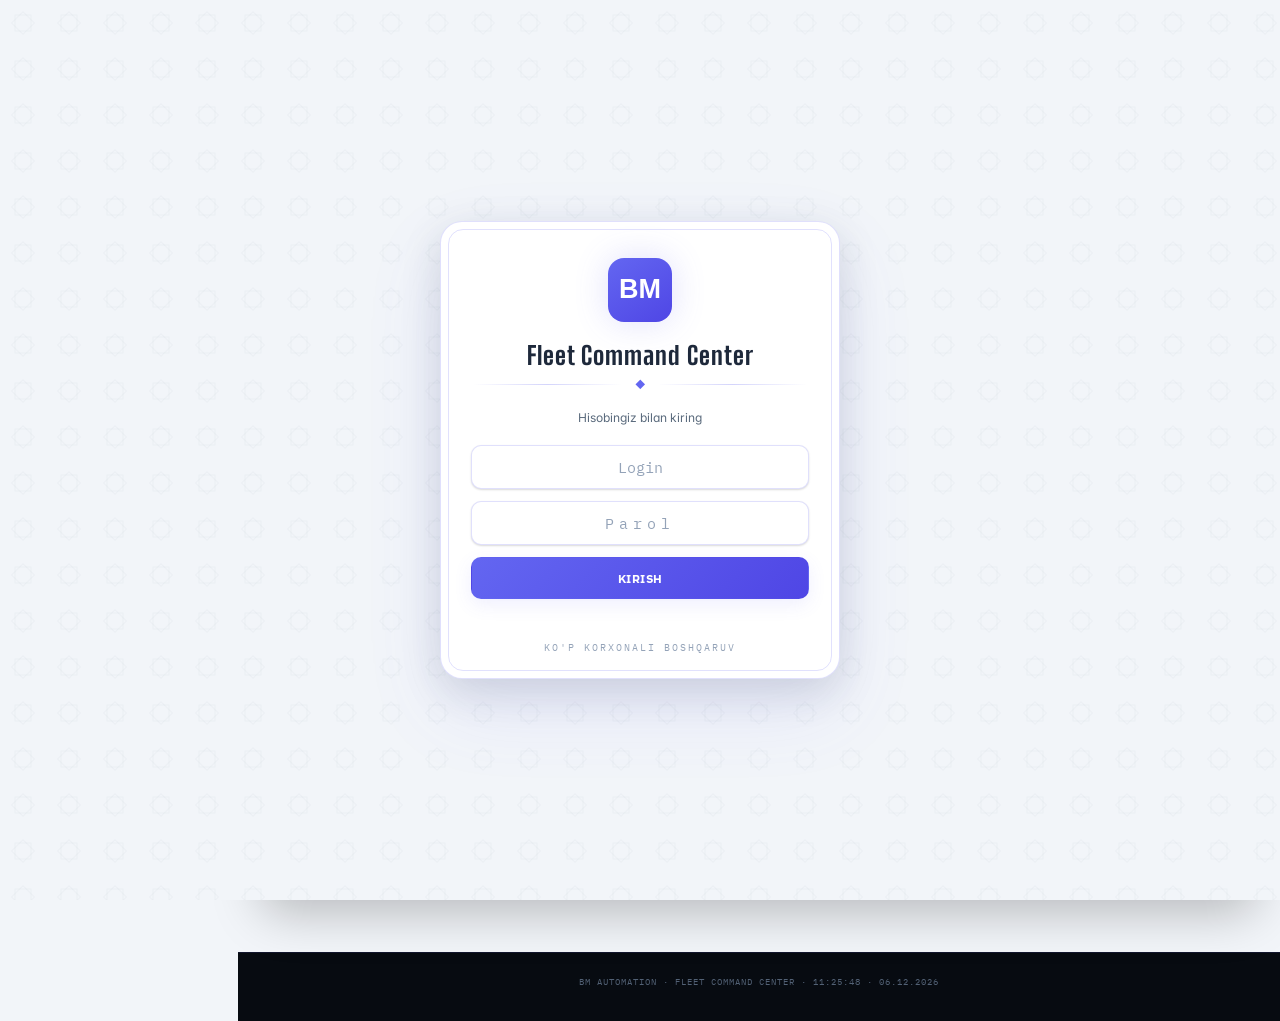
==== commit e3742aa1: "Video kuzatuv va Setka: JT808/JT1078 buyruqlari, bmbrutto.uz:6107 dupleks va barqaror oqim - Setka b" ====
--- a/bm_automation/app/dashboard/web/index.html
+++ b/bm_automation/app/dashboard/web/index.html
@@ -2,14 +2,21 @@
 <html lang="uz" data-theme="light">
 <head>
 <meta charset="utf-8">
-<meta name="viewport" content="width=device-width, initial-scale=1">
+<meta name="viewport" content="width=device-width, initial-scale=1.0, maximum-scale=5.0, viewport-fit=cover, interactive-widget=resizes-content">
+<meta name="mobile-web-app-capable" content="yes">
+<meta name="apple-mobile-web-app-capable" content="yes">
+<meta name="apple-mobile-web-app-status-bar-style" content="black-translucent">
+<meta name="apple-mobile-web-app-title" content="BM Command">
+<meta name="theme-color" content="#080c14" id="meta-theme-color">
+<meta name="format-detection" content="telephone=no">
 <title>BM Fleet Command Center — Jo'nash taxtasi</title>
-<link rel="icon" href="/favicon.ico?v=2" sizes="any">
-<link rel="apple-touch-icon" href="/favicon.ico?v=2">
 <link rel="preconnect" href="https://fonts.googleapis.com">
 <link rel="preconnect" href="https://fonts.gstatic.com" crossorigin>
 <link href="https://fonts.googleapis.com/css2?family=Inter:wght@400;500;600;700;800;900&family=JetBrains+Mono:wght@400;500;600;700&family=Big+Shoulders+Display:wght@700;800;900&family=IBM+Plex+Mono:wght@400;500;600&family=IBM+Plex+Sans:wght@400;500;600&display=swap" rel="stylesheet" media="print" onload="this.media='all'">
-<link rel="stylesheet" href="myai-office.css?v=4" media="print" onload="this.media='all'">
+<script src="vendor/chart.umd.min.js"></script>
+<script src="vendor/tailwindcss.js"></script>
+<link rel="stylesheet" href="myai-office.css?v=4">
+<script>tailwind.config = { corePlugins: { preflight: false }, darkMode: "class" };</script>
 <script>
 (function () {
   try { document.documentElement.dataset.theme = localStorage.getItem("bm-theme") || "light"; }
@@ -25,103 +32,85 @@
      :root = LIGHT (default), [data-theme=dark] = DARK.
   ============================================================ */
   :root {
-    /* ierarxiya fon — zamonaviy indigo/slate */
-    --bg-deep: #0b1020;          /* asosiy chuqur */
-    --bg-panel: #131a2e;         /* panel / karta */
-    --bg-raised: #1a2238;        /* ko'tarilgan blok */
-    --bg-hover: #1f2840;         /* hover fon */
-    --bg-glass: rgba(19,26,46,.72); /* shaffof glass */
-    --line: rgba(129,140,248,.18);
-    --line-soft: rgba(129,140,248,.10);
-    --line-strong: rgba(129,140,248,.32);
-
-    /* semantik ranglar — indigo brend + teal OK */
-    --accent: #6366f1;
-    --accent-strong: #4f46e5;
-    --accent-soft: rgba(99,102,241,.18);
-    --accent-soft-border: rgba(99,102,241,.34);
-    --accent-text: #a5b4fc;
-    --accent-ink: #ffffff;
-    --amber: #f59e0b;            /* ogohlantirish */
-    --teal: #22d3ee;             /* muvaffaqiyat / onlayn */
-    --teal-soft: rgba(34,211,238,.16);
-    --alert: #f43f5e;            /* xatolik */
-    --alert-soft: rgba(244,63,94,.16);
-    --ink: #e2e8f0;              /* asosiy matn */
-    --ink-soft: #94a3b8;         /* yordamchi matn */
-    --muted: #64748b;            /* yordamchi matn */
+    /* ierarxiya fon */
+    --bg-deep: #f5f5f5;          /* asosiy ochiq */
+    --bg-panel: #ffffff;         /* panel / karta */
+    --bg-raised: #e8e8e8;        /* ko'tarilgan blok */
+    --bg-hover: #e0e0e0;         /* hover fon */
+    --line: rgba(0,0,0,0.12);
+    --line-soft: rgba(0,0,0,0.08);
+
+    /* semantik ranglar */
+    --accent: #00b894;
+    --accent-soft: rgba(0,184,148,0.12);
+    --amber: #f0a93e;            /* ogohlantirish */
+    --teal: #00b894;             /* muvaffaqiyat / onlayn */
+    --alert: #e85a4f;            /* xatolik */
+    --ink: #1e293b;              /* asosiy matn */
+    --muted: #72767d;            /* yordamchi matn */
     --on-accent: #ffffff;
-    --on-amber: #1e1b0b;
-
-    /* neon glow uchun */
-    --glow: 0 0 22px rgba(99,102,241,.45), 0 0 44px rgba(99,102,241,.22);
-    --glow-teal: 0 0 22px rgba(34,211,238,.45), 0 0 44px rgba(34,211,238,.22);
-    --glow-amber: 0 0 22px rgba(245,158,11,.45), 0 0 44px rgba(245,158,11,.22);
-    --glow-alert: 0 0 22px rgba(244,63,94,.45), 0 0 44px rgba(244,63,94,.22);
+    --on-amber: #4a3200;
 
     /* tipografiya */
     --font-ui: "Inter", "Segoe UI", sans-serif;
     --font-display: "Inter", "Segoe UI", sans-serif;
     --font-mono: "JetBrains Mono", "IBM Plex Mono", monospace;
 
-    --radius-sm: 10px;
-    --radius: 14px;
-    --radius-lg: 18px;
+    --radius-sm: 8px;
+    --radius: 12px;
+    --radius-lg: 16px;
     --ease: cubic-bezier(.4,0,.2,1);
 
-    --shadow-sm: 0 4px 14px rgba(0,0,0,.35), 0 2px 6px rgba(99,102,241,.12);
-    --shadow-md: 0 8px 28px rgba(0,0,0,.45), 0 4px 14px rgba(99,102,241,.18);
-    --shadow-lg: 0 14px 44px rgba(0,0,0,.55), 0 8px 24px rgba(99,102,241,.24);
-    --ring: 0 0 0 3px rgba(99,102,241,.32);
-
-    --scrollbar-track: #0b1020;
-    --scrollbar-thumb: #2a3350;
-    --scrollbar-thumb-hover: #3a4868;
-    --gridline: rgba(129,140,248,.06);
+    --shadow-sm: 0 1px 2px rgba(15,23,42,.08), 0 4px 14px rgba(99,102,241,.08);
+    --shadow-md: 0 2px 6px rgba(15,23,42,.1), 0 14px 34px rgba(99,102,241,.12);
+    --shadow-lg: 0 10px 34px rgba(15,23,42,.16), 0 34px 96px rgba(99,102,241,.16);
+    --ring: 0 0 0 3px rgba(99,102,241,.22);
+
+    --scrollbar-track: #e9f1fb;
+    --scrollbar-thumb: #b7cee8;
+    --scrollbar-thumb-hover: #9dbae0;
+    --gridline: rgba(255,255,255,.06);
   }
 
   /* ------------------------------------------------ DARK rejim */
   [data-theme="dark"] {
-    --bg-deep: #070b16;
-    --bg-panel: #0e1526;
-    --bg-raised: #141c30;
-    --bg-hover: #182038;
-    --bg-glass: rgba(14,21,38,.82);
-    --line: rgba(129,140,248,.14);
-    --line-soft: rgba(129,140,248,.08);
-    --line-strong: rgba(129,140,248,.28);
-
-    --accent: #818cf8;
-    --accent-strong: #6366f1;
-    --accent-soft: rgba(129,140,248,.22);
-    --accent-soft-border: rgba(129,140,248,.40);
-    --accent-text: #c7d2fe;
-    --accent-ink: #0b1020;
+    --bg-deep: #0a0e17;
+    --bg-panel: #111827;
+    --bg-raised: #1a2236;
+    --bg-hover: #1e293b;
+    --line: rgba(255,255,255,0.06);
+    --line-soft: rgba(255,255,255,0.03);
+
+    --accent: #00d4ff;
+    --accent-soft: rgba(0,212,255,0.12);
+    --cyan: #00d4ff;
+    --green: #00c894;
+    --green-soft: rgba(0,200,148,0.15);
+    --yellow: #fbbf24;
+    --yellow-soft: rgba(251,191,36,0.15);
+    --orange: #f97316;
+    --orange-soft: rgba(249,115,22,0.15);
+    --red: #ef4444;
+    --red-soft: rgba(239,68,68,0.15);
+    --purple: #a855f7;
+    --purple-soft: rgba(168,85,247,0.15);
     --amber: #fbbf24;
-    --teal: #22d3ee;
-    --teal-soft: rgba(34,211,238,.20);
-    --alert: #fb7185;
-    --alert-soft: rgba(251,113,133,.20);
+    --teal: #00c894;
+    --alert: #ef4444;
     --ink: #e2e8f0;
-    --ink-soft: #94a3b8;
     --muted: #64748b;
-    --on-accent: #0b1020;
-    --on-amber: #1e1b0b;
-
-    --glow: 0 0 22px rgba(129,140,248,.50), 0 0 44px rgba(129,140,248,.28);
-    --glow-teal: 0 0 22px rgba(34,211,238,.50), 0 0 44px rgba(34,211,238,.28);
-    --glow-amber: 0 0 22px rgba(251,191,36,.50), 0 0 44px rgba(251,191,36,.28);
-    --glow-alert: 0 0 22px rgba(251,113,133,.50), 0 0 44px rgba(251,113,133,.28);
-
-    --shadow-sm: 0 4px 14px rgba(0,0,0,.5);
-    --shadow-md: 0 8px 28px rgba(0,0,0,.6);
-    --shadow-lg: 0 14px 44px rgba(0,0,0,.75);
-    --ring: 0 0 0 3px rgba(129,140,248,.40);
-
-    --scrollbar-track: #070b16;
-    --scrollbar-thumb: #2a3350;
+    --on-accent: #ffffff;
+    --on-amber: #4a3200;
+
+    --shadow-sm: 0 2px 8px rgba(0,0,0,0.3);
+    --shadow-md: 0 2px 6px rgba(0,0,0,.3), 0 14px 34px rgba(0,0,0,.24);
+    --shadow-lg: 0 10px 34px rgba(0,0,0,.45), 0 34px 96px rgba(0,0,0,.6);
+    --ring: 0 0 0 3px rgba(99,102,241,.28);
+
+    --scrollbar-track: #0a0f1a;
+    --scrollbar-thumb: #2c3850;
     --scrollbar-thumb-hover: #3a4868;
-    --gridline: rgba(129,140,248,.08);
+    --gridline: rgba(255,255,255,.06);
   }
 
   * { box-sizing: border-box; }
@@ -211,20 +200,18 @@
   /* ------------------------------------------------ hero */
   .hero { display: grid; grid-template-columns: repeat(4, minmax(0, 1fr)); gap: 12px; margin-bottom: 20px; }
   .kpi {
-    background: var(--bg-glass);
-    border: 1px solid var(--line-soft);
-    border-radius: var(--radius);
+    background: linear-gradient(180deg, var(--bg-raised), var(--bg-panel) 55%);
+    border: 1px solid var(--line); border-radius: var(--radius);
     padding: 14px 16px 16px; position: relative; overflow: hidden;
-    box-shadow: var(--shadow-md);
+    box-shadow: var(--shadow-sm);
     transition: transform .18s var(--ease), box-shadow .18s var(--ease), border-color .18s var(--ease);
-    backdrop-filter: blur(12px);
   }
   .kpi::before { content: ""; position: absolute; top: 0; left: 0; right: 0; height: 3px;
-    box-shadow: 0 2px 10px rgba(99,102,241,.3); }
-  .kpi.teal::before  { background: var(--teal); box-shadow: var(--glow-teal); }
-  .kpi.amber::before { background: var(--amber); box-shadow: var(--glow-amber); }
-  .kpi.alert::before { background: var(--alert); box-shadow: var(--glow-alert); }
-  .kpi:hover { transform: translateY(-2px); border-color: var(--line-strong); box-shadow: var(--shadow-lg); }
+    box-shadow: 0 2px 10px rgba(0,0,0,.3); }
+  .kpi.teal::before  { background: var(--teal); }
+  .kpi.amber::before { background: var(--amber); }
+  .kpi.alert::before { background: var(--alert); }
+  .kpi:hover { transform: translateY(-2px); border-color: #3a4356; box-shadow: var(--shadow-md); }
   .kpi .label { font-family: "IBM Plex Mono", monospace; font-size: 11px; color: var(--muted);
     letter-spacing: 1.2px; text-transform: uppercase; }
   .kpi .num {
@@ -410,27 +397,22 @@
   .doc-mark.ready { color: var(--teal); border-color: rgba(63,182,168,.45); background: rgba(63,182,168,.08); }
 
   dialog.driver-dialog { width: min(1180px, calc(100vw - 28px)); max-height: calc(100vh - 28px); padding: 0; overflow: auto;
-    color: var(--ink); background: var(--bg-glass);
-    border: 1px solid var(--line-strong); border-radius: var(--radius-lg); box-shadow: var(--shadow-lg);
-    z-index: 200; backdrop-filter: blur(20px); -webkit-backdrop-filter: blur(20px); }
-  dialog.driver-dialog::backdrop { background: rgba(2,6,12,.55); -webkit-backdrop-filter: blur(4px); backdrop-filter: blur(4px); }
+    color: var(--ink); background: linear-gradient(180deg, #1c2230, var(--bg-panel));
+    border: 1px solid #3a4356; border-radius: var(--radius-lg); box-shadow: var(--shadow-lg);
+    z-index: 200; }
+  dialog.driver-dialog::backdrop { background: rgba(6,8,12,.72); -webkit-backdrop-filter: blur(4px); backdrop-filter: blur(4px); }
   .driver-modal-head { position: sticky; top: 0; z-index: 1; display: flex; align-items: center; justify-content: space-between;
-    gap: 12px; padding: 16px 20px; background: var(--bg-glass); -webkit-backdrop-filter: blur(8px); backdrop-filter: blur(8px);
-    border-bottom: 1px solid var(--line-strong); }
+    gap: 12px; padding: 16px 20px; background: rgba(28,34,48,.96); -webkit-backdrop-filter: blur(8px); backdrop-filter: blur(8px);
+    border-bottom: 1px solid var(--line); }
   .driver-modal-title { font: 800 26px "Big Shoulders Display", sans-serif; letter-spacing: .8px; }
   .driver-modal-meta { color: var(--muted); font: 11px "IBM Plex Mono", monospace; margin-top: 2px; }
-  .icon-button { width: 32px; height: 32px; border: 1px solid var(--line-strong); border-radius: var(--radius-sm); background: var(--bg-glass);
+  .icon-button { width: 32px; height: 32px; border: 1px solid var(--line); border-radius: var(--radius-sm); background: transparent;
     color: var(--ink); cursor: pointer; font-size: 20px; line-height: 1;
     transition: background .14s var(--ease), border-color .14s var(--ease), transform .14s var(--ease); }
-  .icon-button:hover { background: var(--accent-soft); border-color: var(--accent-soft-border); transform: translateY(-1px); }
-  .icon-button:focus-visible { outline: 2px solid var(--accent); outline-offset: 2px; }
+  .icon-button:hover { background: var(--bg-raised); border-color: #3a4356; transform: translateY(-1px); }
+  .icon-button:focus-visible { outline: 2px solid var(--amber); outline-offset: 2px; }
   .driver-modal-body { padding: 18px 20px 24px; }
   .driver-metrics { display: grid; grid-template-columns: repeat(7, minmax(0, 1fr)); gap: 8px; margin-bottom: 18px; }
-  .driver-months { display: flex; flex-wrap: wrap; align-items: center; gap: 6px; }
-  .month-chip { border: 1px solid var(--line); border-radius: 999px; background: var(--bg-deep); color: var(--muted);
-    padding: 5px 11px; font: 11px "IBM Plex Mono", monospace; cursor: pointer; transition: all .15s var(--ease); }
-  .month-chip:hover { border-color: var(--accent-soft-border); color: var(--ink); }
-  .month-chip.active { border-color: var(--accent-soft-border); background: var(--accent-soft); color: var(--accent-text); font-weight: 700; }
   .driver-metric { border: 1px solid var(--line); border-radius: var(--radius-sm); background: var(--bg-deep); padding: 10px 11px;
     box-shadow: 0 1px 0 rgba(255,255,255,.02) inset; }
   .driver-metric label { display: block; font: 10px "IBM Plex Mono", monospace; color: var(--muted); text-transform: uppercase; letter-spacing: .5px; }
@@ -446,30 +428,9 @@
     padding: 8px 10px; font: 12px "IBM Plex Sans", sans-serif;
     transition: border-color .14s var(--ease), box-shadow .14s var(--ease); }
   .field textarea { min-height: 70px; resize: vertical; }
-  /* Floating label (2026 trend) — faqat matnli maydonlarda (.float klassini JS qo'shadi) */
-  .field { position: relative; }
-  .field.float > label:not(.check-field) { position: absolute; left: 10px; top: 50%; transform: translateY(-50%); pointer-events: none; transition: all .2s var(--ease); z-index: 2; white-space: nowrap; }
-  .field.float > input, .field.float > textarea, .field.float > select { padding-top: 14px; padding-bottom: 10px; }
-  .field.floated > label:not(.check-field) { transform: translateY(-130%) scale(.78); color: var(--accent-text); background: var(--bg-deep); padding: 0 4px; }
-  /* Placeholder label ostida qolib, matn ustma-ust tushmasin */
-  .field.float:not(.floated) > input::placeholder,
-  .field.float:not(.floated) > textarea::placeholder { color: transparent; }
-  /* Textarea baland — label markazda emas, yuqorida turadi */
-  .field.float:has(> textarea) > label:not(.check-field) { top: 10px; transform: none; }
-  .field.float:has(> textarea).floated > label:not(.check-field) { top: 0; transform: translateY(-50%) scale(.78); }
   .field input:focus, .field textarea:focus { outline: none; border-color: var(--amber); box-shadow: var(--ring); }
   .check-field { display: flex; align-items: center; gap: 8px; color: var(--ink); font-size: 12px; }
-  .du-grid { display: grid; grid-template-columns: repeat(4, minmax(0, 1fr)); gap: 10px; margin-bottom: 10px; }
-  @media (max-width: 720px) { .du-grid { grid-template-columns: 1fr 1fr; } }
-  @media (max-width: 420px) { .du-grid { grid-template-columns: 1fr; } }
-  .check-field input { width: 18px; height: 18px; accent-color: var(--accent); cursor: pointer; border-radius: 5px; }
-  .check-field input[type="checkbox"] { appearance: none; -webkit-appearance: none; width: 18px; height: 18px; border: 1.5px solid var(--line-strong); border-radius: 6px; background: var(--bg-glass); cursor: pointer; position: relative; transition: all .18s var(--ease); box-shadow: var(--shadow-sm); }
-  .check-field input[type="checkbox"]:checked { background: linear-gradient(135deg, var(--accent), var(--accent-strong)); border-color: var(--accent-strong); box-shadow: var(--glow); }
-  .check-field input[type="checkbox"]:checked::after { content: ""; position: absolute; left: 5px; top: 1px; width: 5px; height: 10px; border: solid #fff; border-width: 0 2px 2px 0; transform: rotate(45deg); }
-  .check-field input[type="checkbox"]:hover { border-color: var(--accent-soft-border); box-shadow: 0 0 12px rgba(99,102,241,.25); }
-  .check-field input[type="radio"] { appearance: none; -webkit-appearance: none; width: 18px; height: 18px; border: 1.5px solid var(--line-strong); border-radius: 50%; background: var(--bg-glass); cursor: pointer; transition: all .18s var(--ease); }
-  .check-field input[type="radio"]:checked { border-color: var(--accent-strong); box-shadow: var(--glow); }
-  .check-field input[type="radio"]:checked::after { content: ""; position: absolute; left: 50%; top: 50%; width: 8px; height: 8px; border-radius: 50%; background: var(--accent); transform: translate(-50%, -50%); }
+  .check-field input { width: 16px; height: 16px; accent-color: var(--amber); }
   .form-actions { display: flex; gap: 8px; justify-content: flex-end; margin-top: 14px; }
   .document-grid { display: grid; grid-template-columns: repeat(4, minmax(0, 1fr)); gap: 10px; }
   .document-card { background: var(--bg-deep); border: 1px solid var(--line); border-radius: var(--radius-sm); overflow: hidden;
@@ -594,35 +555,26 @@
 .topbar{min-height:68px;padding:10px 24px;background:rgba(8,12,20,.85);border-bottom:1px solid rgba(148,163,184,.1);box-shadow:0 8px 30px rgba(0,0,0,.25);backdrop-filter:blur(20px);-webkit-backdrop-filter:blur(20px)}
 .brand{gap:12px}.brand-mark{width:42px;height:42px;border-radius:13px;background:linear-gradient(145deg,#818cf8,#6366f1);color:#fff;font-family:"IBM Plex Mono",monospace;font-size:13px;box-shadow:0 0 28px rgba(129,140,248,.2)}
 .brand-name{font-family:"IBM Plex Sans",sans-serif;font-size:15px;font-weight:700;letter-spacing:.7px}.brand-sub{font-size:8px;letter-spacing:2.4px;color:#718096}
-.pills{gap:5px}.pill{padding:7px 12px;border-color:var(--line);font-size:10px;background:var(--bg-chip);color:var(--muted)}.pill:hover{background:var(--bg-raised);border-color:var(--accent-soft-border);color:var(--ink)}.pill.active{background:var(--accent-soft);color:var(--accent-text);border-color:var(--accent-soft-border);box-shadow:inset 0 0 0 1px var(--accent-soft),0 0 18px var(--accent-soft)}
-.sys{font-family:"IBM Plex Mono",monospace;font-size:10px;color:var(--muted)}.sys:before{content:"●  LIVE";color:var(--teal-strong);margin-right:10px;letter-spacing:1px}.clock-time{font-size:19px;color:var(--ink)}.clock-date{font-size:10px;color:var(--muted-2)}
-.subnav{max-width:1440px;padding:0 24px;margin:14px auto 0;border-bottom-color:var(--line)}.subnav a{font-size:10px;letter-spacing:1px;text-transform:uppercase;padding:9px 3px;color:var(--muted-2)}.subnav a:hover{color:var(--accent-text);border-bottom-color:var(--teal)}
+.pills{gap:5px}.pill{padding:7px 12px;border-color:var(--line);font-size:10px;background:rgba(15,23,32,.62);color:#8291a4}.pill:hover{background:#13202c;border-color:rgba(129,140,248,.25);color:#d9f7fb}.pill.active{background:rgba(129,140,248,.1);color:#a5b4fc;border-color:rgba(129,140,248,.3);box-shadow:inset 0 0 0 1px rgba(129,140,248,.08),0 0 18px rgba(129,140,248,.06)}
+.sys{font-family:"IBM Plex Mono",monospace;font-size:10px;color:#91a0b2}.sys:before{content:"●  LIVE";color:#34d399;margin-right:10px;letter-spacing:1px}.clock-time{font-size:19px;color:#f1f8fa}.clock-date{font-size:10px;color:#748296}
+.subnav{max-width:1440px;padding:0 24px;margin:14px auto 0;border-bottom-color:var(--line)}.subnav a{font-size:10px;letter-spacing:1px;text-transform:uppercase;padding:9px 3px;color:#748296}.subnav a:hover{color:#a9f3fb;border-bottom-color:#67e8f9}
 main{max-width:1440px;padding:16px 24px 44px}
-.panel{background:var(--bg-glass);border:1px solid var(--line-strong);border-radius:var(--radius-lg);box-shadow:var(--shadow-md);overflow:hidden;position:relative;backdrop-filter:blur(16px);-webkit-backdrop-filter:blur(16px)}.panel:after{content:"";position:absolute;inset:0;pointer-events:none;border-radius:inherit;box-shadow:inset 0 1px 0 rgba(255,255,255,.06),inset 0 -1px 0 rgba(0,0,0,.12)}
-.panel h2{font-family:"IBM Plex Sans",sans-serif;font-size:13px;font-weight:650;letter-spacing:.15px;color:var(--ink);padding:14px 17px 11px;margin:0;border-bottom:1px solid var(--line-soft);position:relative}.panel h2::after{background:linear-gradient(90deg,var(--teal),transparent);height:2px;width:42px}.panel h2 .hint{font-family:"IBM Plex Sans",sans-serif;color:var(--muted-2);font-size:10px;margin-left:6px}
-.flex.flex-wrap.items-end.gap-3{gap:8px!important}.panel[style*="padding:14px"]{padding:12px!important;margin-bottom:12px;background:var(--bg-glass);backdrop-filter:blur(14px)}
-.filter-field{font-size:9px!important;text-transform:uppercase;letter-spacing:1px;color:var(--muted-3);gap:5px}.input,.select{background:var(--bg-input)!important;border:1px solid var(--line-strong)!important;color:var(--ink)!important;border-radius:var(--radius-sm)!important;min-height:38px;padding:8px 12px!important;box-shadow:var(--shadow-sm)!important;transition:all .2s var(--ease)}.input:focus,.select:focus{border-color:var(--accent)!important;box-shadow:var(--ring),0 0 12px var(--accent-soft)!important;outline:none}.input::placeholder{color:var(--muted-3)}
-.button{border-radius:var(--radius-sm)!important;min-height:38px;background:linear-gradient(135deg,var(--accent),var(--accent-strong))!important;border-color:transparent!important;color:var(--accent-ink)!important;font-family:"IBM Plex Sans",sans-serif;font-weight:700;font-size:10px;letter-spacing:.5px;box-shadow:var(--shadow-sm);transition:all .2s var(--ease);position:relative;overflow:hidden}.button:hover{filter:none!important;transform:translateY(-1px) scale(1.02);box-shadow:0 8px 24px var(--accent-soft),var(--glow)}.button:active{transform:translateY(0) scale(.98)}.button.ghost{background:var(--bg-chip)!important;border-color:var(--line)!important;color:var(--muted)!important;box-shadow:none}.button.ghost:hover{background:var(--accent-soft)!important;border-color:var(--accent-soft-border)!important;color:var(--accent-text)!important;transform:translateY(-1px) scale(1.02)}
-/* Ripple micro-interaction (2026 trend) */
-.ripple{position:relative;overflow:hidden;user-select:none}
-.ripple span{position:absolute;border-radius:50%;transform:scale(0);background:rgba(255,255,255,.45);pointer-events:none;animation:rippleAnim .6s var(--ease) forwards}
-@keyframes rippleAnim{to{transform:scale(4);opacity:0}}
-.kpi{transition:transform .18s var(--ease),box-shadow .18s var(--ease),border-color .18s var(--ease),filter .18s var(--ease)}
-.kpi:hover{transform:translateY(-3px) scale(1.01);filter:brightness(1.05)}
-.kpi:active{transform:translateY(-1px) scale(.995)}
-.icon-button{transition:all .18s var(--ease)}
-.icon-button:hover{transform:translateY(-2px) rotate(-4deg) scale(1.04)}.err{border-radius:12px;background:rgba(251,113,133,.08);border-color:rgba(251,113,133,.25);color:#fda4af}
+.panel{background:linear-gradient(160deg,rgba(15,22,35,.95),rgba(12,16,28,.98));border:1px solid rgba(148,163,184,.1);border-radius:18px;box-shadow:var(--shadow-sm);overflow:hidden;position:relative;backdrop-filter:blur(12px);-webkit-backdrop-filter:blur(12px)}.panel:after{content:"";position:absolute;inset:0;pointer-events:none;border-radius:inherit;box-shadow:inset 0 1px 0 rgba(255,255,255,.04),inset 0 -1px 0 rgba(0,0,0,.1)}
+.panel h2{font-family:"IBM Plex Sans",sans-serif;font-size:13px;font-weight:650;letter-spacing:.15px;color:#e5f0f3;padding:14px 17px 11px;margin:0;border-bottom:1px solid var(--line);position:relative}.panel h2::after{background:linear-gradient(90deg,#67e8f9,transparent);height:2px;width:42px}.panel h2 .hint{font-family:"IBM Plex Sans",sans-serif;color:#66768b;font-size:10px;margin-left:6px}
+.flex.flex-wrap.items-end.gap-3{gap:8px!important}.panel[style*="padding:14px"]{padding:12px!important;margin-bottom:12px;background:rgba(11,18,26,.76);backdrop-filter:blur(14px)}
+.filter-field{font-size:9px!important;text-transform:uppercase;letter-spacing:1px;color:#718096;gap:5px}.input,.select{background:rgba(10,15,25,.8)!important;border:1px solid rgba(148,163,184,.12)!important;color:#e7f0f2!important;border-radius:11px!important;min-height:38px;padding:8px 12px!important;box-shadow:0 1px 2px rgba(0,0,0,.15)!important;transition:all .2s ease}.input:focus,.select:focus{border-color:rgba(129,140,248,.5)!important;box-shadow:var(--ring),0 0 12px rgba(129,140,248,.1)!important;outline:none}.input::placeholder{color:#506075}
+.button{border-radius:11px!important;min-height:38px;background:linear-gradient(135deg,#818cf8,#6366f1)!important;border-color:transparent!important;color:#fff!important;font-family:"IBM Plex Sans",sans-serif;font-weight:700;font-size:10px;letter-spacing:.5px;box-shadow:0 4px 14px rgba(129,140,248,.2);transition:all .2s ease}.button:hover{filter:none!important;transform:translateY(-1px);box-shadow:0 6px 20px rgba(129,140,248,.3)}.button.ghost{background:rgba(15,23,32,.7)!important;border-color:rgba(148,163,184,.12)!important;color:#b9c7d2!important;box-shadow:none}.button.ghost:hover{background:rgba(129,140,248,.08)!important;border-color:rgba(129,140,248,.25)!important;color:#e5fbff!important}.err{border-radius:12px;background:rgba(251,113,133,.08);border-color:rgba(251,113,133,.25);color:#fda4af}
 .dash-grid{grid-template-columns:minmax(0,1fr) clamp(300px,24vw,350px);gap:14px}.dash-main{order:1}.dash-side{order:2;top:82px;max-height:calc(100vh - 94px);padding-right:2px}.dash-main>.panel,.cols>.panel{min-width:0}
 #board{box-shadow:0 18px 50px rgba(0,0,0,.25)}#board h2:before{content:"LIVE";float:right;font-family:"IBM Plex Mono",monospace;font-size:9px;color:#34d399;border:1px solid rgba(52,211,153,.25);background:rgba(52,211,153,.07);padding:3px 7px;border-radius:999px;letter-spacing:1px}
 .cols{gap:14px;margin-bottom:14px}.cols .panel{min-height:180px}
 #routes-block,#vehicles-block,#registry,#check-block,#board{margin-bottom:14px}
-.side-card{margin-bottom:12px}.side-card h2{background:rgba(255,255,255,.008)}.side-card .hero{grid-template-columns:repeat(2,minmax(0,1fr));padding:10px}.dash-side .kpi{background:var(--bg-glass);border-color:var(--line-soft);border-radius:var(--radius);padding:13px;backdrop-filter:blur(8px);-webkit-backdrop-filter:blur(8px);transition:transform .2s var(--ease),box-shadow .2s var(--ease),border-color .2s var(--ease);box-shadow:var(--shadow-sm)}.dash-side .kpi:hover{transform:translateY(-2px);box-shadow:var(--shadow-md);border-color:var(--accent-soft-border)}.dash-side .kpi:before{height:2px;border-radius:2px 2px 0 0}.dash-side .kpi .num{font-size:28px;color:var(--ink)}.dash-side .kpi .label{font-size:8px;letter-spacing:1.2px;text-transform:uppercase;color:var(--muted-2)}.dash-side .kpi .foot{font-size:8px;color:var(--muted-3)}
+.side-card{margin-bottom:12px}.side-card h2{background:rgba(255,255,255,.008)}.side-card .hero{grid-template-columns:repeat(2,minmax(0,1fr));padding:10px}.dash-side .kpi{background:linear-gradient(145deg,rgba(15,22,35,.95),rgba(12,16,28,.98));border-color:rgba(148,163,184,.10);border-radius:14px;padding:13px;backdrop-filter:blur(8px);-webkit-backdrop-filter:blur(8px);transition:transform .2s ease,box-shadow .2s ease,border-color .2s ease}.dash-side .kpi:hover{transform:translateY(-2px);box-shadow:0 8px 24px rgba(0,0,0,.2);border-color:rgba(129,140,248,.25)}.dash-side .kpi:before{height:2px;border-radius:2px 2px 0 0}.dash-side .kpi .num{font-size:28px;color:#f1f7f8}.dash-side .kpi .label{font-size:8px;letter-spacing:1.2px;text-transform:uppercase}.dash-side .kpi .foot{font-size:8px;color:#68798d}
 .chart-wrap{padding:8px 12px 4px;min-height:170px}.trend-foot{padding:0 14px 12px}
-.driver-toolbar{padding:0 15px 12px!important;border-bottom:1px solid var(--line-strong);gap:10px}.driver-toolbar h2{padding:13px 0 0!important}.driver-tools{gap:7px}.driver-summary{padding:12px 15px!important;gap:8px}.driver-summary>*{background:var(--bg-glass)!important;border:1px solid var(--line-soft)!important;border-radius:10px!important;backdrop-filter:blur(8px);-webkit-backdrop-filter:blur(8px)}
-.table-wrap,.table-scroll,.driver-history{border-color:var(--line-strong)!important}.table-wrap table,.driver-history table{font-size:11px}.table-wrap th,.driver-history th{background:var(--bg-glass)!important;color:var(--muted)!important;font-family:"IBM Plex Mono",monospace;font-size:9px;text-transform:uppercase;letter-spacing:.8px;border-bottom-color:var(--line-soft)!important;backdrop-filter:blur(4px)}.table-wrap td,.driver-history td{border-bottom-color:var(--line-soft)!important}.table-wrap tbody tr,.driver-history tbody tr{transition:background .15s ease}.table-wrap tbody tr:hover,.driver-history tbody tr:hover{background:var(--accent-soft)!important}
+.driver-toolbar{padding:0 15px 12px!important;border-bottom:1px solid var(--line);gap:10px}.driver-toolbar h2{padding:13px 0 0!important}.driver-tools{gap:7px}.driver-summary{padding:12px 15px!important;gap:8px}.driver-summary>*{background:rgba(10,18,27,.72)!important;border:1px solid var(--line)!important;border-radius:10px!important}
+.table-wrap,.table-scroll,.driver-history{border-color:var(--line)!important}.table-wrap table,.driver-history table{font-size:11px}.table-wrap th,.driver-history th{background:rgba(15,22,35,.8)!important;color:#7c8ba4!important;font-family:"IBM Plex Mono",monospace;font-size:9px;text-transform:uppercase;letter-spacing:.8px;border-bottom-color:rgba(148,163,184,.1)!important;backdrop-filter:blur(4px)}.table-wrap td,.driver-history td{border-bottom-color:rgba(148,163,184,.05)!important}.table-wrap tbody tr,.driver-history tbody tr{transition:background .15s ease}.table-wrap tbody tr:hover,.driver-history tbody tr:hover{background:rgba(129,140,248,.04)!important}
 .status,.pill-status{border-radius:999px!important;font-size:9px!important;letter-spacing:.4px}
-.driver-dialog{border:1px solid var(--line-strong)!important;background:var(--bg-glass)!important;border-radius:var(--radius-lg)!important;box-shadow:var(--shadow-lg)!important;color:var(--ink)!important;backdrop-filter:blur(20px);-webkit-backdrop-filter:blur(20px)}.driver-dialog::backdrop{background:rgba(4,8,16,.75);backdrop-filter:blur(8px);-webkit-backdrop-filter:blur(8px)}.driver-modal-head{background:var(--bg-glass)!important;border-bottom:1px solid var(--line-strong)!important;backdrop-filter:blur(8px);-webkit-backdrop-filter:blur(8px)}.driver-modal-title{font-size:20px!important;color:var(--ink)}.driver-modal-meta{color:var(--muted-2)!important;font-family:"IBM Plex Mono",monospace;font-size:10px!important}.icon-button{border-radius:var(--radius-sm)!important;background:var(--bg-glass)!important;border-color:var(--line-strong)!important;color:var(--ink)!important;transition:all .2s var(--ease)}.icon-button:hover{background:var(--accent-soft)!important;border-color:var(--accent-soft-border)!important;color:var(--accent-text)!important;transform:translateY(-1px)}
-.avatar{border:1px solid var(--accent-soft-border)!important;box-shadow:var(--glow-teal)}.driver-metric{background:var(--bg-glass)!important;border:1px solid var(--line-soft)!important;border-radius:var(--radius-sm)!important;backdrop-filter:blur(6px);-webkit-backdrop-filter:blur(6px);transition:all .2s var(--ease)}.driver-metric:hover{border-color:var(--accent-soft-border);transform:translateY(-1px)}.form-panel{background:var(--bg-glass)!important;border-color:var(--line-soft)!important;border-radius:var(--radius)!important;backdrop-filter:blur(8px);-webkit-backdrop-filter:blur(8px)}.form-panel h3{color:var(--ink);font-weight:700}
+.driver-dialog{border:1px solid rgba(148,163,184,.14)!important;background:linear-gradient(160deg,rgba(15,22,35,.98),rgba(10,14,24,.99))!important;border-radius:22px!important;box-shadow:var(--shadow-lg)!important;color:var(--ink);backdrop-filter:blur(20px);-webkit-backdrop-filter:blur(20px)}.driver-dialog::backdrop{background:rgba(4,8,16,.75);backdrop-filter:blur(8px);-webkit-backdrop-filter:blur(8px)}.driver-modal-head{background:linear-gradient(135deg,rgba(15,22,35,.98),rgba(10,14,24,.99))!important;border-bottom:1px solid rgba(148,163,184,.1)!important}.driver-modal-title{font-size:20px!important}.driver-modal-meta{color:#718196!important;font-family:"IBM Plex Mono",monospace;font-size:10px!important}.icon-button{border-radius:11px!important;background:rgba(15,22,35,.8)!important;border-color:rgba(148,163,184,.1)!important;color:#c7d5dc!important;transition:all .2s ease}.icon-button:hover{border-color:rgba(129,140,248,.3)!important;color:#a5b4fc!important;transform:translateY(-1px);box-shadow:0 4px 12px rgba(129,140,248,.1)!important}
+.avatar{border:1px solid rgba(103,232,249,.25)!important;box-shadow:0 0 20px rgba(34,211,238,.08)}.driver-metric{background:rgba(15,22,35,.8)!important;border:1px solid rgba(148,163,184,.08)!important;border-radius:13px!important;backdrop-filter:blur(6px);-webkit-backdrop-filter:blur(6px);transition:all .2s ease}.driver-metric:hover{border-color:rgba(129,140,248,.2);transform:translateY(-1px)}.form-panel{background:rgba(15,22,35,.7)!important;border-color:rgba(148,163,184,.08)!important;border-radius:15px!important;backdrop-filter:blur(8px);-webkit-backdrop-filter:blur(8px)}.form-panel h3{color:#e5f0f3;font-weight:700}
 footer{border-top:1px solid var(--line)!important;background:#070b11!important;color:#526175!important;font-family:"IBM Plex Mono",monospace!important;font-size:9px!important;letter-spacing:1px}
 .empty{color:#5f7085!important}.muted{color:#68798d!important}
 @media(max-width:1100px){.dash-grid{grid-template-columns:minmax(0,1fr) 290px}.topbar{padding-left:16px;padding-right:16px}main{padding-left:16px;padding-right:16px}}
@@ -632,80 +584,229 @@
 
 
 /* === BM COMMAND CENTER STRUCTURAL LAYOUT === */
-.app{min-height:100vh;display:grid;grid-template-columns:238px minmax(0,1fr)}
-.sidebar{position:sticky;top:0;height:100vh;padding:20px 13px;border-right:1px solid var(--line-strong);background:var(--bg-glass);backdrop-filter:blur(24px);-webkit-backdrop-filter:blur(24px);z-index:40;display:flex;flex-direction:column;box-shadow:var(--shadow-md)}.side-brand{display:flex;align-items:center;gap:10px;padding:4px 8px 24px;flex-shrink:0}.side-brand .brand-mark{width:40px;height:40px}.side-brand .brand-name{font-weight:800}.side-brand .brand-sub{display:block}.nav-label{padding:12px 10px 7px;color:var(--muted);font:10px "IBM Plex Mono",monospace;letter-spacing:1.3px;text-transform:uppercase;flex-shrink:0}.side-nav{display:grid;gap:4px;overflow-y:auto;flex:1;padding-bottom:4px}.side-nav a{display:flex;align-items:center;gap:10px;padding:11px 12px;border:1px solid transparent;border-radius:12px;text-decoration:none;color:var(--muted);transition:all .2s ease;position:relative;overflow:hidden}.side-nav a:hover{background:var(--accent-soft);color:var(--ink);border-color:var(--accent-soft-border);transform:translateX(2px)}.side-nav a.active{background:linear-gradient(135deg,rgba(129,140,248,.14),rgba(34,211,238,.06));color:var(--ink);border-color:var(--accent-soft-border);box-shadow:inset 3px 0 var(--accent),0 0 22px rgba(129,140,248,.18)}.side-nav a.active::before{content:"";position:absolute;left:0;top:0;bottom:0;width:3px;background:linear-gradient(180deg,var(--accent),var(--teal));border-radius:0 3px 3px 0}.nav-dot{width:7px;height:7px;border-radius:50%;background:var(--muted-2);transition:all .2s var(--ease)}.active .nav-dot{background:var(--accent);box-shadow:var(--glow)}.side-bottom{flex-shrink:0;padding-top:8px}.live-box{padding:12px;border:1px solid var(--line-strong);border-radius:14px;background:var(--bg-glass);box-shadow:var(--shadow-sm);backdrop-filter:blur(8px);-webkit-backdrop-filter:blur(8px)}.live{display:flex;align-items:center;gap:7px;color:var(--teal);font:700 11px "IBM Plex Mono",monospace}.live i{width:7px;height:7px;border-radius:50%;background:var(--teal);box-shadow:var(--glow-teal);animation:pulse2 1.7s infinite}.live-box small{display:block;color:var(--muted);font-size:10px;margin-top:6px;line-height:1.4}.content{min-width:0}.new-topbar{position:sticky;top:0;z-index:35;height:70px;display:flex;align-items:center;gap:18px;padding:0 24px;border-bottom:1px solid var(--line);background:rgba(14,17,23,.88);backdrop-filter:blur(14px)}.top-title{flex:1}.top-title h1{margin:0;font-size:19px}.top-title p{margin:3px 0 0;color:var(--muted);font-size:11px}.section{margin-top:18px}.section-head{display:flex;align-items:end;justify-content:space-between;gap:12px;margin-bottom:10px;flex-wrap:wrap}.eyebrow{color:var(--teal);font:10px "IBM Plex Mono",monospace;letter-spacing:1.4px;text-transform:uppercase}.section-title{font-size:17px;font-weight:800;margin-top:3px}.section-meta{color:var(--muted);font-size:11px}.command-bar{display:grid;grid-template-columns:repeat(6,minmax(0,1fr));gap:10px;padding:14px;border:1px solid rgba(148,163,184,.08);border-radius:18px;background:rgba(15,22,35,.7);box-shadow:var(--shadow-sm);backdrop-filter:blur(14px);-webkit-backdrop-filter:blur(14px)}.command-actions{grid-column:span 2;display:flex;gap:7px;align-items:end}.command-exports{grid-column:1/-1;display:flex;gap:6px;align-items:center;border-top:1px solid var(--line-soft);padding-top:9px}.command-exports .export-hint{margin-left:auto}.workspace{display:grid;grid-template-columns:minmax(0,1.65fr) minmax(300px,.75fr);gap:15px;align-items:start}.main-stack,.right-stack{min-width:0}.right-stack{display:grid;gap:14px}  .overview-kpis{display:grid;grid-template-columns:1.5fr repeat(3,1fr);gap:10px}
-  #gps-kpi-row .kpi .num{font-size:30px}.kpi-primary{background:radial-gradient(circle at 90% 15%,rgba(63,182,168,.12),transparent 35%),linear-gradient(145deg,var(--bg-raised),var(--bg-panel))}.kpi-primary .num{font-size:42px}.panel-title{display:flex;align-items:center;gap:7px}.panel-title .hint{margin-left:auto}.bottom-analytics{display:grid;grid-template-columns:1fr 1fr;gap:15px}.side-card{margin:0}.new-table-wrap{overflow:auto}.driver-command{display:flex;justify-content:space-between;align-items:center;gap:10px;flex-wrap:wrap}.driver-actions{display:flex;align-items:center;gap:7px;flex-wrap:wrap}.driver-actions .dl-group{display:flex;gap:4px}.check-block{order:5}.drawer-section{margin-bottom:12px}.side-stats{grid-template-columns:repeat(3,1fr)}@keyframes pulse2{50%{opacity:.4;transform:scale(.75)}}
-@media(max-width:1200px){.app{grid-template-columns:72px minmax(0,1fr)}.side-brand>div:last-child,.nav-label,.side-nav a span:not(.nav-dot),.live-box small{display:none}.side-brand{justify-content:center}.side-nav a{justify-content:center}.command-bar{grid-template-columns:repeat(3,1fr)}.workspace{grid-template-columns:1fr}.right-stack{grid-template-columns:repeat(3,1fr)}.overview-kpis{grid-template-columns:repeat(2,1fr)}}
-@media(max-width:850px){.new-topbar{flex-wrap:wrap;height:auto;gap:8px 16px;padding-top:9px;padding-bottom:9px}.page-breadcrumb{display:none}.command-bar{grid-template-columns:repeat(2,1fr)}.right-stack,.bottom-analytics{grid-template-columns:1fr}.driver-summary{grid-template-columns:repeat(3,1fr)}.driver-metrics{grid-template-columns:repeat(3,1fr)}}
-@media(max-width:620px){.app{grid-template-columns:1fr}.sidebar{position:fixed;left:0;right:0;bottom:0;top:auto;height:calc(62px + env(safe-area-inset-bottom, 0px));padding:6px 6px env(safe-area-inset-bottom, 6px);border-right:0;border-top:1px solid var(--line);display:flex;align-items:center;transition:transform .28s var(--ease)}.side-brand,.side-bottom,.nav-label{display:none}.side-nav{display:flex;width:100%;justify-content:space-around}.side-nav a{flex:1;justify-content:center}.content{padding-bottom:calc(62px + env(safe-area-inset-bottom, 0px))}.new-topbar{height:60px;padding:0 13px}.header-live,.header-ai{display:none}.top-title p{display:none}.clock-date{display:none}main{padding:13px}.command-bar{grid-template-columns:1fr}.command-actions{display:grid;grid-template-columns:1fr 1fr}.command-exports{overflow:auto}.overview-kpis{grid-template-columns:1fr 1fr}.driver-summary,.driver-metrics{grid-template-columns:1fr 1fr}.form-grid{grid-template-columns:1fr}.document-grid{grid-template-columns:1fr 1fr}.sys{display:none}}
-@media(max-width:620px){body.nav-open .sidebar{top:0;bottom:0;height:100vh;left:0;right:auto;width:280px;max-width:82vw;border-top:0;border-right:1px solid var(--line);display:flex;flex-direction:column;align-items:stretch;padding:20px 13px;z-index:70;box-shadow:var(--shadow-lg)}body.nav-open .side-brand,body.nav-open .side-bottom,body.nav-open .nav-label{display:flex}body.nav-open .navbar-overlay{position:fixed;inset:0;background:rgba(4,7,13,.55);z-index:65;backdrop-filter:blur(2px);display:block}body.nav-open .side-nav{flex-direction:column;width:100%;justify-content:flex-start;overflow-y:auto;flex:1;gap:4px}body.nav-open .side-nav a{flex:0 0 auto;justify-content:flex-start;gap:10px;padding:11px 12px}body.nav-open .side-brand{justify-content:flex-start;padding:4px 8px 24px}body.nav-open .side-brand>div:last-child{display:block}body.nav-open .side-bottom .live-box small{display:block}}
+.app{min-height:100vh;min-height:100dvh;display:grid;grid-template-columns:238px minmax(0,1fr)}
+.sidebar{position:sticky;top:0;height:100vh;height:100dvh;padding:20px 13px;border-right:1px solid rgba(148,163,184,.08);background:rgba(8,12,20,.95);backdrop-filter:blur(24px);-webkit-backdrop-filter:blur(24px);z-index:40;display:flex;flex-direction:column;transition:transform .28s cubic-bezier(0.16, 1, 0.3, 1)}
+.side-brand{display:flex;align-items:center;gap:10px;padding:4px 8px 20px;flex-shrink:0}
+.side-brand .brand-mark{width:40px;height:40px;flex-shrink:0}
+.side-brand .brand-name{font-weight:800}
+.side-brand .brand-sub{display:block}
+.drawer-close{display:none;background:var(--bg-raised);border:1px solid var(--line);color:var(--ink);width:32px;height:32px;border-radius:10px;cursor:pointer;font-size:14px;font-weight:700;align-items:center;justify-content:center;margin-left:auto;transition:background .15s ease}
+.drawer-close:active{transform:scale(0.92)}
+.nav-label{padding:12px 10px 7px;color:var(--muted);font:10px "IBM Plex Mono",monospace;letter-spacing:1.3px;text-transform:uppercase;flex-shrink:0}
+.side-nav{display:grid;gap:4px;overflow-y:auto;flex:1;padding-bottom:4px;-webkit-overflow-scrolling:touch}
+.side-nav a{display:flex;align-items:center;gap:10px;padding:11px 12px;border:1px solid transparent;border-radius:12px;text-decoration:none;color:var(--muted);transition:all .2s ease;position:relative;overflow:hidden;-webkit-tap-highlight-color:transparent}
+.side-nav a:hover{background:rgba(129,140,248,.06);color:var(--ink);border-color:rgba(129,140,248,.15);transform:translateX(2px)}
+.side-nav a.active{background:linear-gradient(135deg,rgba(129,140,248,.1),rgba(52,211,153,.05));color:var(--ink);border-color:rgba(129,140,248,.25);box-shadow:inset 3px 0 var(--amber),0 0 20px rgba(129,140,248,.05)}
+.side-nav a.active::before{content:"";position:absolute;left:0;top:0;bottom:0;width:3px;background:linear-gradient(180deg,var(--amber),var(--teal));border-radius:0 3px 3px 0}
+.nav-dot{width:7px;height:7px;border-radius:50%;background:#3a4558;transition:all .2s ease}
+.active .nav-dot{background:var(--teal);box-shadow:0 0 12px rgba(52,211,153,.8)}
+.side-bottom{flex-shrink:0;padding-top:8px}
+.live-box{padding:12px;border:1px solid rgba(148,163,184,.08);border-radius:14px;background:linear-gradient(145deg,rgba(15,22,35,.95),rgba(12,16,28,.98));backdrop-filter:blur(8px);-webkit-backdrop-filter:blur(8px)}
+.live{display:flex;align-items:center;gap:7px;color:var(--teal);font:700 11px "IBM Plex Mono",monospace}
+.live i{width:7px;height:7px;border-radius:50%;background:var(--teal);box-shadow:0 0 12px var(--teal);animation:pulse2 1.7s infinite}
+.live-box small{display:block;color:var(--muted);font-size:10px;margin-top:6px;line-height:1.4}
+.content{min-width:0}
+.new-topbar{position:sticky;top:0;z-index:35;height:70px;display:flex;align-items:center;gap:18px;padding:0 24px;border-bottom:1px solid var(--line);background:rgba(14,17,23,.88);backdrop-filter:blur(14px);-webkit-backdrop-filter:blur(14px)}
+.top-title{flex:1}
+.top-title h1{margin:0;font-size:19px}
+.top-title p{margin:3px 0 0;color:var(--muted);font-size:11px}
+.section{margin-top:18px}
+.section-head{display:flex;align-items:end;justify-content:space-between;gap:12px;margin-bottom:10px;flex-wrap:wrap}
+.eyebrow{color:var(--teal);font:10px "IBM Plex Mono",monospace;letter-spacing:1.4px;text-transform:uppercase}
+.section-title{font-size:17px;font-weight:800;margin-top:3px}
+.section-meta{color:var(--muted);font-size:11px}
+.command-bar{display:grid;grid-template-columns:repeat(6,minmax(0,1fr));gap:10px;padding:14px;border:1px solid rgba(148,163,184,.08);border-radius:18px;background:rgba(15,22,35,.7);box-shadow:var(--shadow-sm);backdrop-filter:blur(14px);-webkit-backdrop-filter:blur(14px)}
+.command-actions{grid-column:span 2;display:flex;gap:7px;align-items:end}
+.command-exports{grid-column:1/-1;display:flex;gap:6px;align-items:center;border-top:1px solid var(--line-soft);padding-top:9px}
+.command-exports .export-hint{margin-left:auto}
+.workspace{display:grid;grid-template-columns:minmax(0,1.65fr) minmax(300px,.75fr);gap:15px;align-items:start}
+.main-stack,.right-stack{min-width:0}
+.right-stack{display:grid;gap:14px}
+.overview-kpis{display:grid;grid-template-columns:1.5fr repeat(3,1fr);gap:10px}
+#gps-kpi-row .kpi .num{font-size:30px}
+.kpi-primary{background:radial-gradient(circle at 90% 15%,rgba(63,182,168,.12),transparent 35%),linear-gradient(145deg,var(--bg-raised),var(--bg-panel))}
+.kpi-primary .num{font-size:42px}
+.panel-title{display:flex;align-items:center;gap:7px}
+.panel-title .hint{margin-left:auto}
+.bottom-analytics{display:grid;grid-template-columns:1fr 1fr;gap:15px}
+.side-card{margin:0}
+.new-table-wrap{overflow:auto}
+.driver-command{display:flex;justify-content:space-between;align-items:center;gap:10px;flex-wrap:wrap}
+.driver-actions{display:flex;align-items:center;gap:7px;flex-wrap:wrap}
+.driver-actions .dl-group{display:flex;gap:4px}
+.check-block{order:5}
+.drawer-section{margin-bottom:12px}
+.side-stats{grid-template-columns:repeat(3,1fr)}
+@keyframes pulse2{50%{opacity:.4;transform:scale(.75)}}
+.mobile-bottom-dock{display:none}
 .navbar-overlay{display:none}
 
-/* === FLOATING ACTION BUTTON (Zamonaviy FAB, 2026 trend) === */
-.fab{position:fixed;right:24px;bottom:24px;width:56px;height:56px;border-radius:16px;border:1px solid var(--accent-soft-border);background:linear-gradient(145deg,var(--accent),var(--accent-strong));color:var(--accent-ink);font-size:22px;cursor:pointer;z-index:60;display:grid;place-items:center;box-shadow:var(--glow);transition:transform .25s var(--ease),box-shadow .25s var(--ease),rotate .4s var(--ease);transform:rotate(0deg)}
-.fab:hover{transform:rotate(45deg) translateY(-2px);box-shadow:0 0 34px rgba(99,102,241,.7),0 0 64px rgba(99,102,241,.35)}
-.fab.open{transform:rotate(45deg)}
-.fab i{display:block;transition:transform .25s var(--ease)}
-.fab-backdrop{position:fixed;inset:0;background:rgba(2,4,10,.5);backdrop-filter:blur(3px);z-index:55;display:none}
-.fab-backdrop.show{display:block}
-.fab-menu{position:fixed;right:24px;bottom:92px;display:flex;flex-direction:column;gap:10px;z-index:58;align-items:flex-end}
-.fab-menu.show{display:flex}
-.fab-item{display:flex;align-items:center;gap:11px;padding:10px 14px 10px 12px;border:1px solid var(--line-strong);border-radius:14px;background:var(--bg-glass);color:var(--ink);font:700 12px "IBM Plex Sans",sans-serif;cursor:pointer;box-shadow:var(--shadow-md);backdrop-filter:blur(12px);-webkit-backdrop-filter:blur(12px);transition:all .2s var(--ease);opacity:0;transform:translateX(14px) scale(.9)}
-.fab-menu.show .fab-item{animation:fabIn .25s var(--ease) both}
-.fab-item:nth-child(1){animation-delay:.02s}
-.fab-item:nth-child(2){animation-delay:.06s}
-.fab-item:nth-child(3){animation-delay:.10s}
-.fab-item:nth-child(4){animation-delay:.14s}
-.fab-item:nth-child(5){animation-delay:.18s}
-.fab-item:hover{border-color:var(--accent-soft-border);background:var(--accent-soft);color:var(--accent-text);transform:translateX(-3px) scale(1.03);box-shadow:var(--glow)}
-.fab-item i{width:18px;text-align:center;color:var(--accent-text)}
-@keyframes fabIn{from{opacity:0;transform:translateX(14px) scale(.9)}to{opacity:1;transform:none}}
-@media(max-width:620px){.fab{right:16px;bottom:calc(84px + env(safe-area-inset-bottom, 0px))}.fab-menu{right:16px;bottom:calc(148px + env(safe-area-inset-bottom, 0px))}}
+/* Tablet ekrani (1200px - 851px) */
+@media(max-width:1200px) and (min-width:851px){
+  .app{grid-template-columns:72px minmax(0,1fr)}
+  .side-brand>div:last-child,.nav-label,.side-nav a span:not(.nav-dot),.live-box small{display:none}
+  .side-brand{justify-content:center}
+  .side-nav a{justify-content:center}
+  .command-bar{grid-template-columns:repeat(3,1fr)}
+  .workspace{grid-template-columns:1fr}
+  .right-stack{grid-template-columns:repeat(3,1fr)}
+  .overview-kpis{grid-template-columns:repeat(2,1fr)}
+}
 
 /* === PAGE-BASED OPERATIONS UI === */
 .page{display:none;animation:pageIn .22s ease both}.page.active-page{display:block}@keyframes pageIn{from{opacity:0;transform:translateY(5px)}to{opacity:1;transform:none}}
-.page-hero{display:flex;justify-content:space-between;align-items:flex-end;gap:20px;margin:20px 0 14px;padding:4px 2px}.page-hero h2{margin:6px 0 5px;font-size:34px;line-height:1;letter-spacing:.5px;text-transform:uppercase;color:var(--ink-strong);font-family:"Big Shoulders Display","Inter",sans-serif!important}.page-hero p{margin:0;color:var(--muted);max-width:820px;font-size:13px}.hero-live,.page-kicker{padding:8px 11px;border:1px solid var(--teal-soft-border);background:var(--teal-soft);color:var(--teal-text);border-radius:999px;font:700 10px "IBM Plex Mono",monospace;letter-spacing:.8px;white-space:nowrap}.hero-live{display:flex;gap:7px;align-items:center}.hero-live i{width:7px;height:7px;border-radius:50%;background:var(--teal);box-shadow:var(--glow-teal);animation:pulse2 1.7s infinite}.danger-eyebrow{color:var(--alert-text)}.danger-kicker{color:var(--alert-text);border-color:var(--alert-soft-border);background:var(--alert-soft)}.success-kicker{color:var(--teal-text);border-color:var(--teal-soft-border);background:var(--teal-soft)}
+.page-hero{display:flex;justify-content:space-between;align-items:flex-end;gap:20px;margin:20px 0 14px;padding:4px 2px}.page-hero h2{margin:4px 0 4px;font-size:28px;line-height:1.15;background:linear-gradient(135deg,var(--ink),rgba(129,140,248,.8));-webkit-background-clip:text;-webkit-text-fill-color:transparent;background-clip:text}.page-hero p{margin:0;color:var(--muted);max-width:820px;font-size:13px}.hero-live,.page-kicker{padding:8px 11px;border:1px solid rgba(63,182,168,.24);background:rgba(63,182,168,.07);color:#8de5dd;border-radius:999px;font:700 10px "IBM Plex Mono",monospace;letter-spacing:.8px;white-space:nowrap}.hero-live{display:flex;gap:7px;align-items:center}.hero-live i{width:7px;height:7px;border-radius:50%;background:var(--teal);box-shadow:0 0 8px var(--teal);animation:pulse2 1.7s infinite}.danger-eyebrow{color:#ff8f87}.danger-kicker{color:#ff9e96;border-color:rgba(232,90,79,.25);background:rgba(232,90,79,.07)}.success-kicker{color:#9ee9cf;border-color:rgba(63,182,168,.25);background:rgba(63,182,168,.07)}
 .command-bar-wrap{margin-top:16px}.command-title{display:flex;align-items:end;justify-content:space-between;margin:0 0 8px;padding:0 2px}.full-page-panel{min-width:0}.overview-grid{display:grid;grid-template-columns:minmax(0,1fr);gap:15px}.overview-main{min-width:0}.mini-navigate h3{margin:6px 0 12px;font-size:18px}.quick-link{display:grid;grid-template-columns:30px 1fr;column-gap:10px;align-items:center;width:100%;text-align:left;padding:12px;margin:6px 0;background:rgba(255,255,255,.018);border:1px solid var(--line);border-radius:11px;color:var(--ink);cursor:pointer}.quick-link span{grid-row:1/3;display:grid;place-items:center;font-size:18px}.quick-link b{font-size:12px}.quick-link small{color:var(--muted);font-size:10px;margin-top:2px}.quick-link:hover{border-color:rgba(103,232,249,.25);background:rgba(103,232,249,.04)}
-/* Dispatch markazi — statuslar bo'yicha jonli taxta */
-.dispatch-summary{display:grid;grid-template-columns:repeat(6,minmax(0,1fr));gap:10px;margin-bottom:14px}
-.dispatch-stat{display:flex;align-items:center;gap:10px;padding:12px 14px;border:1px solid var(--line);border-radius:13px;background:var(--bg-glass)}
-.dispatch-stat b{display:block;font:800 22px/1 "IBM Plex Sans",sans-serif;color:var(--ink)}
-.dispatch-stat small{display:block;margin-top:3px;color:var(--muted);font:9px "IBM Plex Mono",monospace;letter-spacing:.7px;text-transform:uppercase;white-space:nowrap}
-.dispatch-stat .ds-ic{width:30px;height:30px;border-radius:9px;display:grid;place-items:center;flex:0 0 auto;background:var(--line-soft);color:var(--muted)}
-.dispatch-stat .ds-ic svg{width:15px;height:15px;fill:none;stroke:currentColor;stroke-width:2;stroke-linecap:round;stroke-linejoin:round}
-.dispatch-stat.run .ds-ic{color:var(--amber);background:rgba(240,169,62,.1)}
-.dispatch-stat.done .ds-ic{color:var(--teal);background:rgba(63,182,168,.1)}
-.dispatch-stat.late .ds-ic{color:var(--alert);background:rgba(232,90,79,.1)}
-.dispatch-board{--db-cols:5;display:grid;grid-template-columns:repeat(var(--db-cols),minmax(210px,1fr));gap:12px;overflow-x:auto;padding:2px 2px 8px;align-items:start}
-.db-column{min-width:210px;border:1px solid var(--line);border-radius:14px;background:rgba(15,22,35,.45);padding:10px;display:flex;flex-direction:column;max-height:calc(100vh - 310px)}
-.db-column-head{display:flex;align-items:center;justify-content:space-between;gap:8px;padding:2px 2px 9px;border-bottom:1px solid var(--line-soft);margin-bottom:9px}
-.db-title{display:flex;align-items:center;gap:7px;font:700 10px "IBM Plex Mono",monospace;letter-spacing:.9px;text-transform:uppercase;color:var(--muted)}
-.db-dot{width:7px;height:7px;border-radius:50%;background:var(--muted);box-shadow:0 0 8px rgba(148,163,184,.35)}
-.db-dot.run{background:var(--amber);box-shadow:0 0 8px rgba(240,169,62,.45)}
-.db-dot.done{background:var(--teal);box-shadow:0 0 8px rgba(63,182,168,.45)}
-.db-dot.late{background:var(--alert);box-shadow:0 0 8px rgba(232,90,79,.45)}
-.db-count{display:inline-grid;place-items:center;min-width:22px;height:20px;padding:0 6px;border-radius:6px;background:var(--line-soft);font:700 10px "IBM Plex Mono",monospace;color:var(--muted)}
-.db-cards{display:flex;flex-direction:column;gap:7px;overflow-y:auto;min-height:80px;padding-right:2px;scrollbar-width:thin}
-.dispatch-card{border:1px solid var(--line);border-left:3px solid var(--muted);border-radius:10px;background:var(--bg-raised);padding:9px 10px}
-.dispatch-card.run{border-left-color:var(--amber)}
-.dispatch-card.done{border-left-color:var(--teal)}
-.dispatch-card.late{border-left-color:var(--alert)}
-.dispatch-card .dc-head{display:flex;align-items:center;justify-content:space-between;gap:6px;margin-bottom:6px}
-.dispatch-card .dc-time{font:600 10px "IBM Plex Mono",monospace;color:var(--muted)}
-.dispatch-card .dc-driver{font-weight:700;font-size:12px;color:var(--ink);white-space:nowrap;overflow:hidden;text-overflow:ellipsis}
-.dispatch-card .dc-sub{font-size:10px;color:var(--muted);margin-top:2px;white-space:nowrap;overflow:hidden;text-overflow:ellipsis}
-.dispatch-card .dc-foot{display:flex;align-items:center;justify-content:space-between;gap:6px;margin-top:7px;padding-top:6px;border-top:1px solid var(--line-soft);font:10px "IBM Plex Mono",monospace;color:var(--muted)}
-.db-empty{font-size:11px;padding:14px 6px}
-.db-cards .db-empty{background:transparent;animation:none;border:1px dashed var(--line);border-radius:10px;padding:16px 6px}
-.rejects-unattributed{padding:10px 12px;margin-bottom:10px;border:1px solid var(--accent-soft-border);background:var(--accent-soft);border-radius:10px;color:var(--muted);font-size:12px;line-height:1.45}
-.rejects-unattributed b{color:var(--ink)}
-@media(max-width:1100px){.dispatch-summary{grid-template-columns:repeat(3,minmax(0,1fr))}}
-@media(max-width:620px){.dispatch-summary{grid-template-columns:repeat(2,minmax(0,1fr))}.dispatch-board{grid-template-columns:repeat(var(--db-cols),minmax(78vw,78vw))}}
-.alert-grid{display:grid;gap:13px}.metric-row,.performance-summary{display:grid;grid-template-columns:repeat(3,minmax(0,1fr));gap:10px}.metric-box{min-width:0;background:linear-gradient(160deg,rgba(15,22,35,.95),rgba(10,14,24,.98));border:1px solid rgba(148,163,184,.08);border-radius:14px;padding:18px;backdrop-filter:blur(8px);-webkit-backdrop-filter:blur(8px);transition:all .2s ease}.metric-box:hover{border-color:rgba(148,163,184,.15);transform:translateY(-1px)}.metric-box span{display:block;color:var(--muted);font:10px "IBM Plex Mono",monospace;letter-spacing:1.2px;text-transform:uppercase}.metric-box b{display:block;margin-top:8px;font:800 30px "IBM Plex Sans",sans-serif;color:var(--ink)}.metric-box.critical b{color:var(--alert-text)}.metric-box.warning b{color:var(--amber)}.metric-box.success b{color:var(--teal-text)}.performance-summary{margin-bottom:13px}.performance-summary .metric-box b{color:var(--teal-text)}.performance-chart{height:440px;padding:18px}.audit-placeholder{display:flex;flex-direction:column;gap:5px;margin-top:13px;color:var(--ink)}.audit-placeholder span{color:var(--muted);font-size:12px}.rec-list{display:flex;flex-direction:column;gap:9px;padding:6px}.rec-item{background:var(--bg-glass);border:1px solid var(--line);border-radius:10px;padding:12px 14px;color:var(--ink);font-size:13px;line-height:1.55;backdrop-filter:blur(8px)}.rec-item:before{content:"▸";color:var(--teal-text);margin-right:8px}.page-breadcrumb{padding:6px 9px;border:1px solid var(--line);border-radius:8px;color:var(--muted-2);font:9px "IBM Plex Mono",monospace;letter-spacing:1px}.mobile-menu{display:none;background:transparent;border:1px solid var(--line);color:var(--ink);border-radius:9px;width:34px;height:34px;cursor:pointer}
+.alert-grid{display:grid;gap:13px}.metric-row,.performance-summary{display:grid;grid-template-columns:repeat(3,minmax(0,1fr));gap:10px}.metric-box{min-width:0;background:linear-gradient(160deg,rgba(15,22,35,.95),rgba(10,14,24,.98));border:1px solid rgba(148,163,184,.08);border-radius:14px;padding:18px;backdrop-filter:blur(8px);-webkit-backdrop-filter:blur(8px);transition:all .2s ease}.metric-box:hover{border-color:rgba(148,163,184,.15);transform:translateY(-1px)}.metric-box span{display:block;color:var(--muted);font:10px "IBM Plex Mono",monospace;letter-spacing:1.2px;text-transform:uppercase}.metric-box b{display:block;margin-top:8px;font:800 30px "IBM Plex Sans",sans-serif;color:var(--ink)}.metric-box.critical b{color:#ff847a}.metric-box.warning b{color:#f3ba60}.metric-box.success b{color:#7ee2a8}.performance-summary{margin-bottom:13px}.performance-summary .metric-box b{color:#8de5dd}.performance-chart{height:440px;padding:18px}.audit-placeholder{display:flex;flex-direction:column;gap:5px;margin-top:13px;color:var(--ink)}.audit-placeholder span{color:var(--muted);font-size:12px}.rec-list{display:flex;flex-direction:column;gap:9px;padding:6px}.rec-item{background:rgba(15,23,32,.72);border:1px solid var(--line);border-radius:10px;padding:12px 14px;color:var(--ink);font-size:13px;line-height:1.55}.rec-item:before{content:"▸";color:#8de5dd;margin-right:8px}.page-breadcrumb{padding:6px 9px;border:1px solid var(--line);border-radius:8px;color:#91a0b1;font:9px "IBM Plex Mono",monospace;letter-spacing:1px}.mobile-menu{display:none;background:transparent;border:1px solid var(--line);color:var(--ink);border-radius:9px;width:34px;height:34px;cursor:pointer}
 .nav-section-note{padding:8px 10px;color:#546478;font:9px "IBM Plex Mono",monospace;line-height:1.5}.command-bar{position:relative}.right-stack{display:none!important}
-@media(max-width:1100px){.overview-grid{grid-template-columns:1fr}.page-hero h2{font-size:24px}.performance-chart{height:380px}}
-@media(max-width:850px){.page-hero{align-items:flex-start;flex-direction:column}.page-kicker,.hero-live{align-self:flex-start}.metric-row,.performance-summary{grid-template-columns:1fr}.performance-chart{height:320px}}
-@media(max-width:620px){.mobile-menu{display:inline-grid;place-items:center}.page-breadcrumb{display:none}.new-topbar{gap:8px}.page-hero{margin-top:14px}.page-hero h2{font-size:21px}.command-title .section-title{font-size:15px}.command-bar-wrap{margin-top:11px}.command-bar{padding:10px}.full-page-panel{padding:10px!important}.performance-chart{height:280px;padding:10px}.overview-grid{gap:10px}.metric-box{padding:13px}.metric-box b{font-size:24px}}
+/* Mobil va kichik tablet (<= 850px) */
+@media(max-width:850px){
+  .app{grid-template-columns:1fr;position:relative}
+  .sidebar{
+    position:fixed;top:0;bottom:0;left:0;height:100vh;height:100dvh;
+    width:300px;max-width:86vw;z-index:120;
+    transform:translateX(-105%);
+    border-right:1px solid var(--line);
+    background:var(--bg-panel);box-shadow:var(--shadow-lg);
+    display:flex;flex-direction:column;padding:16px 14px calc(16px + env(safe-area-inset-bottom));
+    overflow-y:auto;
+  }
+  body.nav-open .sidebar{transform:translateX(0)}
+  body.nav-open .navbar-overlay{
+    display:block;position:fixed;inset:0;z-index:110;
+    background:rgba(4,7,13,.65);backdrop-filter:blur(4px);-webkit-backdrop-filter:blur(4px);
+  }
+  .drawer-close{display:inline-flex}
+  .side-brand{padding-bottom:14px}
+  .side-brand>div:last-child{display:block}
+  .nav-label{display:block}
+  .side-nav a span{display:inline}
+  .live-box small{display:block}
+  .mobile-menu{display:inline-grid;place-items:center}
+
+  /* Mobil topbar */
+  .new-topbar{
+    height:56px;padding:0 12px;gap:8px;
+    background:rgba(14,21,30,.92);backdrop-filter:blur(16px);-webkit-backdrop-filter:blur(16px);
+  }
+  [data-theme="light"] .new-topbar{background:rgba(255,255,255,.94)}
+  .top-title{min-width:0;flex:1}
+  .top-title h1{font-size:15px;white-space:nowrap;overflow:hidden;text-overflow:ellipsis}
+  .top-title p,.page-breadcrumb,.header-ai,.clock,.sys{display:none!important}
+  .header-live{padding:4px 8px;font-size:9px}
+  .top-actions{gap:6px}
+  .user-badge{border-right:none;padding-right:0;margin-right:0}
+  .user-badge .user-role{display:none}
+  .user-badge .user-name{font-size:10px;max-width:70px;overflow:hidden;text-overflow:ellipsis;white-space:nowrap}
+
+  /* Asosiy maydon va bo'shliq */
+  main{padding:12px 12px calc(76px + env(safe-area-inset-bottom))!important}
+  .content{padding-bottom:calc(68px + env(safe-area-inset-bottom))}
+
+  /* Mobil pastki dock */
+  .mobile-bottom-dock{
+    display:flex;position:fixed;left:0;right:0;bottom:0;z-index:100;
+    height:calc(56px + env(safe-area-inset-bottom));
+    padding:4px 6px calc(4px + env(safe-area-inset-bottom));
+    background:rgba(15,22,35,.94);backdrop-filter:blur(20px);-webkit-backdrop-filter:blur(20px);
+    border-top:1px solid var(--line);align-items:center;justify-content:space-around;
+    box-shadow:0 -4px 20px rgba(0,0,0,.35);user-select:none;
+  }
+  [data-theme="light"] .mobile-bottom-dock{
+    background:rgba(255,255,255,.94);border-top:1px solid rgba(0,0,0,.08);box-shadow:0 -4px 16px rgba(0,0,0,.06);
+  }
+  .dock-item{
+    flex:1;min-width:0;height:46px;display:flex;flex-direction:column;align-items:center;
+    justify-content:center;gap:2px;color:var(--muted);text-decoration:none;
+    background:transparent;border:0;cursor:pointer;padding:2px 4px;border-radius:10px;
+    transition:color .18s ease,transform .15s ease;-webkit-tap-highlight-color:transparent;
+  }
+  .dock-item:active{transform:scale(0.92)}
+  .dock-ic{width:20px;height:20px;display:inline-flex;align-items:center;justify-content:center}
+  .dock-ic svg{width:100%;height:100%;stroke:currentColor;fill:none;stroke-width:1.8;stroke-linecap:round;stroke-linejoin:round}
+  .dock-label{font-family:var(--font-ui);font-size:10px;font-weight:600;letter-spacing:.2px;white-space:nowrap;overflow:hidden;text-overflow:ellipsis}
+  .dock-item.active{color:var(--accent-text,#a5b4fc)}
+  [data-theme="light"] .dock-item.active{color:var(--accent,#00b894)}
+  .dock-item.active .dock-ic{transform:translateY(-2px)}
+  .dock-menu-btn{color:var(--ink)}
+
+  /* Filtr va komandalar bloki */
+  .command-bar-wrap{margin-top:10px}
+  .command-bar{grid-template-columns:repeat(2,1fr);gap:8px;padding:10px}
+  .command-actions{grid-column:1/-1;display:grid;grid-template-columns:1fr 1fr;gap:6px}
+  .command-exports{
+    grid-column:1/-1;display:flex;overflow-x:auto;white-space:nowrap;
+    -webkit-overflow-scrolling:touch;padding:6px 0 2px;gap:6px;scrollbar-width:none;
+  }
+  .command-exports::-webkit-scrollbar{display:none}
+  .command-exports .button{flex-shrink:0;padding:6px 12px;min-height:34px}
+  .command-exports .export-hint{display:none}
+
+  /* Gridlar va kartalar */
+  .overview-grid{grid-template-columns:1fr;gap:10px}
+  .overview-kpis{grid-template-columns:repeat(2,1fr);gap:8px}
+  .overview-kpis .kpi:first-child,.overview-kpis .kpi-primary{grid-column:1/-1}
+  .kpi{padding:10px 12px;border-radius:12px}
+  .kpi .num{font-size:24px}
+  .kpi-primary .num{font-size:32px}
+  .metric-row,.performance-summary{grid-template-columns:1fr 1fr;gap:8px}
+  .metric-box{padding:12px}
+  .metric-box b{font-size:22px}
+  .right-stack,.bottom-analytics{grid-template-columns:1fr}
+  .driver-summary,.driver-metrics{grid-template-columns:repeat(2,1fr);gap:8px}
+  .form-grid{grid-template-columns:1fr}
+  .document-grid{grid-template-columns:1fr 1fr}
+  .page-hero{flex-direction:column;align-items:flex-start;margin:10px 0 8px;gap:8px}
+  .page-hero h2{font-size:20px}
+  .page-hero p{font-size:12px}
+  .page-kicker,.hero-live{align-self:flex-start}
+  .performance-chart{height:260px;padding:10px}
+}
+
+/* Kichik smartfonlar (<= 640px) */
+@media(max-width:640px){
+  /* Katta ekranga xos kattalashtirishni to'xtatish (iOS zoom fix) */
+  .input,.select,input[type="text"],input[type="password"],input[type="search"],input[type="date"],input[type="month"],select{
+    font-size:16px!important;min-height:40px!important;
+  }
+  .command-bar{grid-template-columns:1fr 1fr}
+  .command-bar .filter-field{font-size:8px!important}
+  .command-actions{grid-template-columns:1fr}
+  .command-actions .button{min-height:38px}
+
+  /* Bottom sheet dialoglar */
+  dialog.driver-dialog{
+    position:fixed!important;inset:auto 0 0 0!important;margin:0!important;
+    width:100%!important;max-width:100%!important;max-height:90vh!important;max-height:90dvh!important;
+    border-radius:20px 20px 0 0!important;border-bottom:0!important;
+    box-shadow:0 -8px 40px rgba(0,0,0,.55)!important;padding:0!important;
+    overflow:hidden!important;display:flex!important;flex-direction:column!important;
+  }
+  dialog.driver-dialog::backdrop{background:rgba(4,8,16,.75)!important;backdrop-filter:blur(6px)!important}
+  .driver-modal-head{
+    position:sticky!important;top:0!important;z-index:10!important;
+    padding:12px 14px 10px!important;display:flex!important;align-items:center!important;
+    justify-content:space-between!important;border-bottom:1px solid var(--line)!important;
+  }
+  .driver-modal-head::before{
+    content:"";position:absolute;top:6px;left:50%;transform:translateX(-50%);
+    width:36px;height:4px;border-radius:2px;background:var(--line-strong,rgba(148,163,184,0.3));
+  }
+  .driver-modal-title{font-size:16px!important}
+  .driver-modal-body,.driver-dialog form,.driver-dialog>div:not(.driver-modal-head){
+    overflow-y:auto!important;-webkit-overflow-scrolling:touch!important;padding:12px 14px 24px!important;
+  }
+
+  /* Jadvallar tegilganda surilishi */
+  .table-wrap table,.new-table-wrap table,.driver-history table{min-width:560px}
+  .table-wrap th,.new-table-wrap th,.driver-history th{padding:8px 8px!important;font-size:9px!important}
+  .table-wrap td,.new-table-wrap td,.driver-history td{padding:8px 8px!important;font-size:11px!important}
+
+  /* Kirish kartasi */
+  .auth-card{padding:24px 18px 18px!important;border-radius:18px!important}
+  .auth-mark{width:52px!important;height:52px!important;font-size:22px!important}
+  .auth-title{font-size:21px!important}
+}
 
 /* ============================================================
    THEME ENGINE — kun (light) / tun (dark) rejimlari
@@ -763,8 +864,7 @@
   --bg-panel: #ffffff;
   --bg-raised: #eef1f6;
   --bg-hover: #e3e9f2;
-  --bg-chip: #f4f6fa;
-  --bg-glass: #ffffff;
+  --bg-chip: rgba(255,255,255,.9);
   --bg-input: #ffffff;
   --bg-head: #eef2f7;
   --bg-row-hover: rgba(99,102,241,.05);
@@ -775,12 +875,12 @@
   --accent-soft-border: rgba(99,102,241,.35);
   --accent-text: #4338ca;
   --accent-ink: #ffffff;
-  --teal: #00a484;
-  --teal-strong: #00795f;
-  --teal-soft: rgba(0,164,132,.10);
-  --teal-soft-border: rgba(0,164,132,.32);
-  --teal-text: #047857;
-  --warn: #b45309;
+  --teal: #00b894;
+  --teal-strong: #00a484;
+  --teal-soft: rgba(0,184,148,.10);
+  --teal-soft-border: rgba(0,184,148,.32);
+  --teal-text: #05926f;
+  --warn: #d99a2b;
   --alert: #e17055;
   --alert-strong: #d95b3c;
   --alert-soft: rgba(225,112,85,.08);
@@ -793,15 +893,15 @@
   --muted-2: #64748b;
   --muted-3: #94a3b8;
   --line: rgba(99,102,241,.12);
-  --line-strong: rgba(99,102,241,.28);
+  --line-strong: rgba(99,102,241,.20);
   --line-soft: rgba(99,102,241,.07);
   --ring: 0 0 0 3px rgba(99,102,241,.16);
   --shadow-sm: 0 1px 3px rgba(30,41,59,.07), 0 4px 14px rgba(99,102,241,.05);
   --shadow-md: 0 6px 20px rgba(30,41,59,.10), 0 16px 40px rgba(99,102,241,.07);
   --shadow-lg: 0 12px 40px rgba(30,41,59,.14), 0 30px 80px rgba(99,102,241,.10);
   --scroll-thumb: #b9cfe9;
-  --topbar-bg: #ffffff;
-  --sidebar-bg: #ffffff;
+  --topbar-bg: rgba(255,255,255,.85);
+  --sidebar-bg: rgba(255,255,255,.9);
   --grid-overlay: rgba(30,41,59,.045);
   --glow: rgba(99,102,241,.20);
   --orn-line: rgba(99,102,241,.28);
@@ -822,10 +922,8 @@
 .pill-status, .pill, .kpi .label, .kpi .foot, .filter-field label {
   font-family: var(--font-mono) !important;
 }
-.section-title, .metric-box b, .driver-summary b, .side-stats b,
+.kpi .num, .section-title, .metric-box b, .driver-summary b, .side-stats b,
 .clock-time { font-family: var(--font-display) !important; letter-spacing: -.01em; }
-/* Jo'nash taxtasi raqamlari — signage shrifti (Big Shoulders) qaytarildi */
-.kpi .num { font-family: "Big Shoulders Display", "Inter", sans-serif !important; letter-spacing: 0; }
 body:before { background-image: linear-gradient(var(--grid-overlay) 1px, transparent 1px), linear-gradient(90deg, var(--grid-overlay) 1px, transparent 1px); }
 ::-webkit-scrollbar-track { background: var(--bg-deep); }
 ::-webkit-scrollbar-thumb { background: var(--scroll-thumb); border-color: var(--bg-deep); }
@@ -833,7 +931,7 @@
 
 /* ---- topbar / brand ---- */
 .topbar, .new-topbar { background: var(--topbar-bg); border-bottom-color: var(--line); }
-.brand-mark { background: linear-gradient(145deg, var(--accent), var(--accent-strong)); color: var(--accent-ink); font-family: "Big Shoulders Display", sans-serif; font-weight: 900; letter-spacing: .5px; box-shadow: inset 0 0 0 1.5px rgba(255,255,255,.5), 0 4px 14px var(--accent-soft); }
+.brand-mark { background: linear-gradient(145deg, var(--accent), var(--accent-strong)); color: var(--accent-ink); font-family: "Reem Kufi", sans-serif; box-shadow: 0 0 28px var(--glow); }
 .brand-name { color: var(--ink); }
 .brand-sub { color: var(--muted-2); }
 .pill { background: var(--bg-chip); color: var(--muted); border-color: var(--line-strong); }
@@ -851,7 +949,7 @@
 .page-breadcrumb { color: var(--muted-2); border-color: var(--line); background: var(--bg-chip); }
 
 /* ---- panel / table ---- */
-.panel { background: var(--bg-glass); border: 1px solid var(--line-strong); border-radius: var(--radius); box-shadow: var(--shadow-md); backdrop-filter: blur(16px); position: relative; overflow: hidden; }
+.panel { background: linear-gradient(145deg, var(--bg-raised), var(--bg-panel)); border-color: var(--line); box-shadow: var(--shadow-sm); }
 .panel h2 { color: var(--ink); }
 .panel h2 .hint { color: var(--muted-2); }
 .command-bar { background: var(--bg-chip); border-color: var(--line); }
@@ -907,20 +1005,15 @@
 .sms-route-row:last-child { border-bottom: none; }
 .sms-route-name { font-size: 12.5px; font-weight: 600; color: var(--ink); }
 .sms-route-id { font-size: 10.5px; color: var(--muted); font-family: "IBM Plex Mono", monospace; }
-.sms-route-on { width: 9px; height: 9px; border-radius: 50%; background: var(--teal-text); display: inline-block; margin-right: 6px; }
-.sms-route-off { width: 9px; height: 9px; border-radius: 50%; background: var(--alert-text); display: inline-block; margin-right: 6px; }
-.switch { position: relative; display: inline-block; width: 42px; height: 23px; flex: 0 0 auto; }
+.sms-route-on { width: 9px; height: 9px; border-radius: 50%; background: #2ecc71; display: inline-block; margin-right: 6px; }
+.sms-route-off { width: 9px; height: 9px; border-radius: 50%; background: #e74c3c; display: inline-block; margin-right: 6px; }
+.switch { position: relative; display: inline-block; width: 38px; height: 21px; flex: 0 0 auto; }
 .switch input { opacity: 0; width: 0; height: 0; }
-.switch .slider { position: absolute; cursor: pointer; inset: 0; background: var(--bg-raised); border: 1px solid var(--line-strong); border-radius: 999px; transition: all .22s var(--ease); box-shadow: var(--shadow-sm); }
-.switch .slider:before { position: absolute; content: ""; height: 17px; width: 17px; left: 2px; top: 2px; background: #fff; border-radius: 50%; transition: all .22s var(--ease); box-shadow: var(--shadow-sm); }
-.switch input:checked + .slider { background: linear-gradient(135deg, var(--accent), var(--accent-strong)); border-color: var(--accent-strong); box-shadow: var(--glow); }
-.switch input:checked + .slider:before { transform: translateX(19px); }
-.switch input:focus-visible + .slider { box-shadow: var(--ring), var(--glow); }
+.switch .slider { position: absolute; cursor: pointer; inset: 0; background: var(--line-strong); border-radius: 999px; transition: .18s; }
+.switch .slider:before { position: absolute; content: ""; height: 15px; width: 15px; left: 3px; top: 3px; background: #fff; border-radius: 50%; transition: .18s; }
+.switch input:checked + .slider { background: #2ecc71; }
+.switch input:checked + .slider:before { transform: translateX(17px); }
 .sms-routes-wrap { max-height: 240px; overflow-y: auto; border: 1px solid var(--line-soft); border-radius: 10px; background: var(--bg-deep); }
-@media (max-width: 760px) {
-  .sms-send-grid { grid-template-columns: 1fr !important; }
-  .sms-send-grid > button { width: 100%; min-height: 44px; }
-}
 
 /* ---- pills (Tailwind) ---- */
 .pill-tw { display: inline-flex; align-items: center; border: 1px solid var(--line-strong); border-radius: 999px; padding: 8px 14px; font-family: "IBM Plex Mono", monospace; font-size: 12px; letter-spacing: .5px; cursor: pointer; background: var(--bg-chip); color: var(--muted); transition: transform .16s var(--ease), background .16s var(--ease), color .16s var(--ease), border-color .16s var(--ease), box-shadow .16s var(--ease); }
@@ -940,16 +1033,16 @@
 .status-dot { background: var(--teal); }
 
 /* ---- haydovchi kartasi ---- */
-.driver-dialog { border-color: var(--line-strong) !important; background: var(--bg-glass) !important; color: var(--ink) !important; backdrop-filter: blur(20px); -webkit-backdrop-filter: blur(20px); }
-.driver-dialog::backdrop { background: rgba(2,6,12,.55); backdrop-filter: blur(4px); -webkit-backdrop-filter: blur(4px); }
-.driver-modal-head { background: var(--bg-glass) !important; border-bottom-color: var(--line-strong) !important; backdrop-filter: blur(8px); -webkit-backdrop-filter: blur(8px); }
+.driver-dialog { border-color: var(--line-strong) !important; background: var(--bg-panel) !important; color: var(--ink) !important; }
+.driver-dialog::backdrop { background: rgba(2,6,12,.55); }
+.driver-modal-head { background: linear-gradient(135deg, var(--bg-raised), var(--bg-panel)) !important; border-bottom-color: var(--line) !important; }
 .driver-modal-title { color: var(--ink); }
 .driver-modal-meta { color: var(--muted-2) !important; }
-.icon-button { background: var(--bg-glass) !important; border-color: var(--line-strong) !important; color: var(--ink) !important; }
-.icon-button:hover { background: var(--accent-soft) !important; border-color: var(--accent-soft-border) !important; color: var(--accent-text) !important; transform: translateY(-1px); }
+.icon-button { background: var(--bg-raised) !important; border-color: var(--line) !important; color: var(--muted) !important; }
+.icon-button:hover { border-color: var(--accent-soft-border) !important; color: var(--accent-text) !important; }
 .avatar { border-color: var(--accent-soft-border) !important; box-shadow: 0 0 20px var(--accent-soft); }
 .avatar-empty { background: var(--bg-raised); color: var(--muted); }
-.driver-metric, .form-panel, .driver-summary > div, .side-stats > div, .document-card { background: var(--bg-glass) !important; border-color: var(--line-soft) !important; backdrop-filter: blur(8px); -webkit-backdrop-filter: blur(8px); }
+.driver-metric, .form-panel, .driver-summary > div, .side-stats > div, .document-card { background: var(--bg-panel) !important; border-color: var(--line) !important; }
 .form-panel h3 { color: var(--ink); }
 .field label, .driver-metric label, .driver-summary span { color: var(--muted); }
 .field input, .field textarea { color: var(--ink-soft); background: var(--bg-input); border-color: var(--line-strong); }
@@ -971,32 +1064,10 @@
 .nav-ic svg { width: 100%; height: 100%; stroke: currentColor; fill: none; stroke-width: 1.7; stroke-linecap: round; stroke-linejoin: round; }
 .side-nav a:hover .nav-ic { color: var(--accent); }
 .side-nav a.active .nav-ic { color: var(--accent-text); }
-/* ---- inline ikonka (.ic) — matn ichida/yonida chiziqli SVG ---- */
-.ic { display: inline-flex; width: 15px; height: 15px; vertical-align: -3px; margin-right: 6px; flex-shrink: 0; }
-.ic svg { width: 100%; height: 100%; stroke: currentColor; fill: none; stroke-width: 1.9; stroke-linecap: round; stroke-linejoin: round; }
-.ic.sm { width: 12px; height: 12px; vertical-align: -1.5px; margin-right: 5px; }
-.ic.lg { width: 17px; height: 17px; vertical-align: -3.5px; margin-right: 7px; }
-.icon-button { display: inline-grid; place-items: center; }
-.icon-button svg, .mobile-menu svg { width: 16px; height: 16px; stroke: currentColor; fill: none; stroke-width: 1.9; stroke-linecap: round; stroke-linejoin: round; }
-.icon-button .ic, .mobile-menu .ic { margin: 0; width: 16px; height: 16px; vertical-align: 0; }
-.occ-chat-empty-icon .ic { margin: 0; width: 32px; height: 32px; vertical-align: 0; color: var(--muted-3); }
-.occ-chat-empty-icon svg { width: 32px; height: 32px; stroke: currentColor; fill: none; stroke-width: 1.5; stroke-linecap: round; stroke-linejoin: round; }
-.occ-msg-avatar svg { width: 15px; height: 15px; stroke: currentColor; fill: none; stroke-width: 1.9; stroke-linecap: round; stroke-linejoin: round; }
-.occ-rerun { display: inline-grid; place-items: center; }
-.occ-rerun svg { width: 12px; height: 12px; stroke: currentColor; fill: none; stroke-width: 2; stroke-linecap: round; stroke-linejoin: round; }
 .nav-section { margin-bottom: 4px; }
 .nav-section .nav-label { font: 9px "JetBrains Mono", monospace; letter-spacing: 1.2px; text-transform: uppercase; color: var(--muted-3); padding: 10px 12px 4px; opacity: 0.7; }
 .nav-section .nav-label:before { content: none; }
 .side-nav { display: flex; flex-direction: column; gap: 2px; }
-/* ---- akkordeon nav guruhlari ---- */
-.nav-group { border-radius: 11px; overflow: hidden; }
-.nav-group-head { display: flex; align-items: center; justify-content: space-between; gap: 8px; width: 100%; padding: 10px 12px; background: transparent; border: 1px solid transparent; border-radius: 11px; cursor: pointer; color: var(--muted-2); font: 700 10px "IBM Plex Mono", monospace; letter-spacing: 1.2px; text-transform: uppercase; transition: all .16s var(--ease); }
-.nav-group-head:hover { background: var(--bg-raised); color: var(--ink); border-color: var(--line); }
-.nav-chev { font-size: 9px; color: var(--muted-3); transition: transform .2s var(--ease); font-style: normal; }
-.nav-group.open > .nav-group-head { color: var(--ink); }
-.nav-group.open > .nav-group-head .nav-chev { transform: rotate(90deg); color: var(--accent); }
-.nav-group-items { display: none; flex-direction: column; gap: 2px; padding: 3px 0 6px 6px; }
-.nav-group.open > .nav-group-items { display: flex; }
 .live-box { border-color: var(--line); background: linear-gradient(145deg, var(--bg-raised), var(--bg-panel)); }
 .live { color: var(--teal-text); }
 .live i { background: var(--teal); box-shadow: 0 0 9px var(--teal); }
@@ -1044,10 +1115,7 @@
 .top-actions .icon-button { width: 34px; height: 34px; border-radius: 10px; font-size: 15px; line-height: 1; }
 @keyframes pulse2 { 0%,100% { opacity: 1; } 50% { opacity: .35; } }
 @media(max-width:1200px){ .side-nav a.active::after { display: none; } }
-@media(max-width:1200px){ .nav-group-head { display: none; } .nav-group-items { display: flex !important; padding-left: 0; } }
 @media(max-width:620px){ .sidebar .orn-divider { display: none; } }
-@media(max-width:620px){ .nav-group { display: flex; flex: 1 1 auto; } .nav-group-items { flex-direction: row !important; width: 100%; gap: 0; padding: 0; } }
-@media(max-width:620px){ body.nav-open .nav-group { display: block; flex: 0 0 auto; } body.nav-open .nav-group-head { display: flex; } body.nav-open .nav-group-items { flex-direction: column !important; padding: 3px 0 6px 6px; } body.nav-open .nav-group:not(.open) > .nav-group-items { display: none !important; } }
 
 /* ============================================================
    QO'SHIMCHA SAYQAL — klaviatura fokus + tema o'tishi (a11y)
@@ -1092,40 +1160,16 @@
 .auth-overlay { position: fixed; inset: 0; z-index: 300; display: none; align-items: center; justify-content: center; padding: 20px; background-color: var(--bg-deep); background-image: url("data:image/svg+xml;utf8,<svg xmlns='http://www.w3.org/2000/svg' width='46' height='46'><g fill='none' stroke='%238190a3' stroke-opacity='.06'><rect x='15' y='15' width='16' height='16'/><rect x='15' y='15' width='16' height='16' transform='rotate(45 23 23)'/></g></svg>"); }
 body.auth-locked { overflow: hidden; }
 body.auth-locked .auth-overlay { display: flex; }
-/* Sessiya tekshirilayotganda: dashboard ham, login formasi ham ko'rinmaydi —
-   faqat spinner (dashboard "miltillab" chiqib, keyin login chiqishining oldini oladi). */
-.auth-spinner { display: none; width: 44px; height: 44px; border: 3px solid rgba(255,255,255,.14); border-top-color: var(--accent, #5b8def); border-radius: 50%; animation: bm-authspin .8s linear infinite; }
-body.auth-checking .auth-card { display: none; }
-body.auth-checking .auth-spinner { display: block; }
-body.auth-locked .app, body.auth-checking .app { display: none !important; }
-@keyframes bm-authspin { to { transform: rotate(360deg); } }
-/* --- Kirish kartasi: "Yo'l varaqasi" (waybill) — Glassmorphism 2026 --- */
-.auth-card { width: min(420px, 100%); position: relative; overflow: hidden; background: var(--bg-glass); border: 1px solid var(--line-strong); border-radius: var(--radius-lg); text-align: left; box-shadow: var(--shadow-lg); padding-bottom: 18px; backdrop-filter: blur(20px); -webkit-backdrop-filter: blur(20px); }
-.auth-card::before { content: ""; position: absolute; inset: 0; border-radius: inherit; pointer-events: none; box-shadow: inset 0 1px 0 rgba(255,255,255,.08), inset 0 -1px 0 rgba(0,0,0,.1); }
-.wb-head { display: flex; align-items: center; gap: 14px; padding: 20px 24px 16px; background: linear-gradient(145deg, var(--bg-raised), var(--bg-panel)); border-bottom: 1px solid var(--line-soft); }
-.wb-head-txt { min-width: 0; }
-.auth-mark { width: 58px; height: 44px; flex-shrink: 0; display: grid; place-items: center; font-family: "Big Shoulders Display", sans-serif; font-weight: 900; font-size: 30px; letter-spacing: 1px; color: var(--accent-ink); background: linear-gradient(145deg, var(--accent), var(--accent-strong)); border-radius: 9px; box-shadow: var(--glow), inset 0 0 0 2px rgba(255,255,255,.85), inset 0 0 0 3.5px rgba(15,21,32,.18); }
-.auth-title { font-family: "Big Shoulders Display", sans-serif; font-weight: 800; font-size: 27px; letter-spacing: .8px; text-transform: uppercase; line-height: 1; color: var(--ink-strong); }
-.auth-sub { color: var(--muted); font: 11px "IBM Plex Mono", monospace; letter-spacing: .5px; margin: 6px 0 0; }
-.wb-perf { position: relative; height: 0; margin: 0 14px; border-top: 2px dashed var(--line-strong); }
-.wb-perf:before, .wb-perf:after { content: ""; position: absolute; top: -9px; width: 16px; height: 16px; border-radius: 50%; background: var(--bg-deep); border: 1px solid var(--line-strong); }
-.wb-perf:before { left: -22px; }
-.wb-perf:after { right: -22px; }
-.wb-body { padding: 18px 26px 0; }
-.wb-lb { display: flex; align-items: center; gap: 8px; margin-bottom: 5px; font: 600 10px "IBM Plex Mono", monospace; letter-spacing: 1.6px; text-transform: uppercase; color: var(--muted-2); }
-.wb-lb:after { content: ""; flex: 1; border-bottom: 1px dotted var(--line-strong); transform: translateY(2px); }
-.auth-pass, .auth-user { width: 100%; text-align: left; min-height: 42px; margin-bottom: 15px; font-size: 15px; background: var(--bg-input); border: 1px solid var(--line-strong); border-radius: var(--radius-sm); color: var(--ink); padding: 0 12px; transition: border-color .2s var(--ease), box-shadow .2s var(--ease); }
+.auth-card { width: min(400px, 100%); position: relative; background: var(--bg-panel); border: 1px solid var(--line-strong); border-radius: 22px; padding: 36px 30px 24px; text-align: center; box-shadow: var(--shadow-lg); }
+.auth-card:before { content: ""; position: absolute; inset: 7px; border: 1px solid var(--accent-soft-border); border-radius: 15px; pointer-events: none; opacity: .55; }
+.auth-mark { width: 64px; height: 64px; margin: 0 auto 14px; display: grid; place-items: center; font-family: "Reem Kufi", sans-serif; font-weight: 600; font-size: 27px; color: var(--accent-ink); background: linear-gradient(145deg, var(--accent), var(--accent-strong)); border-radius: 16px; box-shadow: 0 0 34px var(--glow); }
+.auth-title { font-family: "Big Shoulders Display", sans-serif; font-weight: 800; font-size: 25px; letter-spacing: 1px; color: var(--ink); }
+.auth-sub { color: var(--muted); font-size: 12px; margin: 6px 0 18px; }
+.auth-pass, .auth-user { width: 100%; text-align: center; min-height: 44px; margin-bottom: 12px; font-size: 15px; }
 .auth-pass { letter-spacing: 5px; font-family: "IBM Plex Mono", monospace; }
-.auth-pass:focus, .auth-user:focus { outline: none; border-color: var(--accent); box-shadow: var(--ring); }
-.auth-btn { width: 100%; min-height: 44px; font-size: 12.5px; letter-spacing: 2px; margin-top: 3px; }
-.auth-err { color: var(--alert-text); font-size: 12px; margin-top: 10px; min-height: 15px; text-align: center; font-family: "IBM Plex Mono", monospace; }
-.auth-foot { margin: 14px 26px 0; padding-top: 10px; border-top: 1px solid var(--line-soft); color: var(--muted-2); font: 10px "IBM Plex Mono", monospace; letter-spacing: 2px; text-align: center; }
-@media (max-width: 420px) {
-  .wb-head { padding: 16px 18px 14px; }
-  .wb-body { padding: 16px 18px 0; }
-  .auth-foot { margin: 12px 18px 0; }
-  .auth-mark { width: 52px; height: 40px; font-size: 27px; }
-}
+.auth-btn { width: 100%; min-height: 42px; font-size: 12px; letter-spacing: 1px; }
+.auth-err { color: var(--alert-text); font-size: 12px; margin-top: 11px; min-height: 15px; font-family: "IBM Plex Mono", monospace; }
+.auth-foot { margin-top: 16px; color: var(--muted-3); font: 10px "IBM Plex Mono", monospace; letter-spacing: 2px; }
 /* topbar akkaunt ko'rsatkichi */
 .user-badge { display: flex; flex-direction: column; align-items: flex-end; line-height: 1.15; padding-right: 4px; border-right: 1px solid var(--line-soft); margin-right: 4px; }
 .user-badge .user-name { font-size: 11px; font-weight: 700; color: var(--ink); font-family: "IBM Plex Mono", monospace; }
@@ -1135,18 +1179,17 @@
 /* ============================================================
    Skeleton / yuklanish indikatorlari (spec §16)
    ============================================================ */
-.sk { border-radius: 8px; border: 1px solid var(--line-soft); background: linear-gradient(100deg, var(--bg-hover) 40%, var(--bg-raised) 50%, var(--bg-hover) 60%);
+.sk { border-radius: 8px; background: linear-gradient(100deg, var(--bg-hover) 40%, var(--bg-raised) 50%, var(--bg-hover) 60%);
   background-size: 200% 100%; animation: skShimmer 1.3s var(--ease) infinite; }
 @keyframes skShimmer { 0% { background-position: 120% 0; } 100% { background-position: -20% 0; } }
-.sk-kpi { height: 86px; border-radius: var(--radius); box-shadow: var(--shadow-sm); }
+.sk-kpi { height: 86px; }
 .sk-row { height: 18px; }
 .sk-row.w60 { width: 60%; } .sk-row.w40 { width: 40%; } .sk-row.w30 { width: 30%; }
-.sk-block { height: 200px; border-radius: var(--radius); }
-.sk-card { height: 120px; border-radius: var(--radius); }
+.sk-block { height: 200px; }
+.sk-card { height: 120px; }
 .hero-loading, .panel-loading { display: grid; gap: 12px; }
 .hero-loading { grid-template-columns: repeat(4, minmax(0,1fr)); }
 @media(max-width:760px){ .hero-loading { grid-template-columns: repeat(2, minmax(0,1fr)); } }
-.panel-loading { padding: 16px; border-radius: var(--radius); background: var(--bg-glass); border: 1px solid var(--line-soft); backdrop-filter: blur(8px); }
 
 /* global tepa chiziq yuklanish progres */
 #global-bar { position: fixed; top: 0; left: 0; height: 3px; width: 0; z-index: 400;
@@ -1155,286 +1198,242 @@
 #global-bar.done { opacity: 0; }
 
 /* ============================================================
-   KUNDUZGI REJIM — tiniq (solid) yuzalar
-   Shisha (glassmorphism) effekti olib tashlandi: oq kartalar,
-   aniq hoshiyalar va WCAG AA darajasidagi matn ranglari.
+   2026 MODERN FLEET COMMAND CENTER — ENHANCED UI SYSTEM
    ============================================================ */
-:root[data-theme="light"] *,
-:root[data-theme="light"] *::before,
-:root[data-theme="light"] *::after,
-:root[data-theme="light"] ::backdrop {
-  backdrop-filter: none !important;
-  -webkit-backdrop-filter: none !important;
-}
-/* Panel ichki chizig'i — oq sirt uchun yumshoq */
-:root[data-theme="light"] .panel::after { box-shadow: inset 0 1px 0 #fff, inset 0 -1px 0 rgba(15,23,42,.05); }
-:root[data-theme="light"] .auth-card::before { box-shadow: inset 0 1px 0 #fff; }
-/* Jadval sarlavhalari — oq ustida och kulrang */
-:root[data-theme="light"] .table-wrap th,
-:root[data-theme="light"] .driver-history th,
-:root[data-theme="light"] .new-table-wrap th { background: var(--bg-head) !important; }
-/* Footer — qora panel o'rniga och fon */
-:root[data-theme="light"] footer { background: var(--bg-raised) !important; color: var(--muted) !important; }
-:root[data-theme="light"] .button.ghost { color: var(--muted) !important; }
-:root[data-theme="light"] .nav-badge { box-shadow: 0 0 0 2px #fff; }
-/* Modal foni — kun rejimida yumshoqroq qoraytirish */
-:root[data-theme="light"] .driver-dialog::backdrop { background: rgba(15,23,42,.45); }
-:root[data-theme="light"] .fab-backdrop { background: rgba(15,23,42,.4); }
-:root[data-theme="light"] body.nav-open .navbar-overlay,
-:root[data-theme="light"] body.rail-open .navbar-overlay { background: rgba(15,23,42,.45); }
-/* Kichik status yozuvlari — matn uchun to'q variantlar (kontrast) */
-:root[data-theme="light"] .pill-status.done,
-:root[data-theme="light"] .tag.good,
-:root[data-theme="light"] .pct.teal,
-:root[data-theme="light"] .doc-mark.ready { color: var(--teal-text); }
-:root[data-theme="light"] .pill-status.late,
-:root[data-theme="light"] .tag.bad,
-:root[data-theme="light"] .pct.alert { color: var(--alert-text); }
-:root[data-theme="light"] .kpi .num.teal { color: var(--teal-text); }
-:root[data-theme="light"] .kpi .num.amber { color: var(--warn); }
-:root[data-theme="light"] .kpi .num.alert { color: var(--alert-strong); }
-:root[data-theme="light"] .problem.serious .p-main { color: var(--alert-text); }
-:root[data-theme="light"] .problem.warn .p-main { color: var(--warn); }
-:root[data-theme="light"] #board h2:before { color: var(--teal-text); border-color: var(--teal-soft-border); background: var(--teal-soft); }
-:root[data-theme="light"] .log-line { color: var(--muted-2); }
-:root[data-theme="light"] .log-err { color: #dc2626; }
-:root[data-theme="light"] .log-warn { color: #b45309; }
-</style>
-<style id="bm-ux-2026-10">
-  /* UX 2026-10: mobil kompakt filtr paneli + kattaroq tegish maydonlari */
-  .cb-toggle { display: none; }
-  @media(max-width:850px){
-    .command-bar-wrap .command-title { align-items: center; }
-    .cb-toggle { display: inline-flex; align-items: center; gap: 6px; min-height: 34px; padding: 6px 12px;
-      border: 1px solid var(--line); border-radius: 8px; background: var(--bg-raised);
-      color: var(--ink); font-size: 12.5px; font-weight: 600; cursor: pointer; }
-    .command-bar-wrap.collapsed .command-bar { display: none; }
-  }
-  @media(max-width:640px){
-    .button, .input, .select { min-height: 42px; }
-    .icon-button { width: 40px; height: 40px; }
-    .mobile-menu { width: 40px; height: 40px; }
-  }
-  .side-nav a:focus-visible { outline: 2px solid var(--amber); outline-offset: 2px; border-radius: 8px; }
-  .cb-toggle:focus-visible { outline: 2px solid var(--amber); outline-offset: 2px; }
-</style>
-<style id="bm-rail-2026-10">
-  /* ===== IKONKA RAIL (2026-10) =====
-     ≥621px: yupqa 76px rail; brend bosilsa to'liq menyu (body.rail-open).
-     ≤620px: 5 tabli pastki panel (4 sahifa + "Yana" → to'liq menyu/drawer).
-     "Sahifa izlash" filtri to'liq menyu ichida (rail-open yoki mobil drawer). */
-  #rail-tip { position: fixed; z-index: 90; pointer-events: none; opacity: 0; transform: translateY(-50%);
-    transition: opacity .12s ease; background: var(--bg-raised); border: 1px solid var(--line);
-    color: var(--ink); font-size: 12px; padding: 7px 11px; border-radius: 9px;
-    box-shadow: var(--shadow-lg); white-space: nowrap; max-width: 240px; }
-  #rail-tip.on { opacity: 1; }
-  #rail-tip b { display: block; font-weight: 700; }
-  #rail-tip small { display: block; color: var(--muted); font-weight: 500; font-size: 10px; margin-top: 2px; letter-spacing: .4px; }
-
-  .nav-filter { display: none; padding: 0 2px 10px; }
-  .nav-filter input { width: 100%; box-sizing: border-box; padding: 8px 10px; border: 1px solid var(--line);
-    border-radius: 9px; background: var(--bg-input); color: var(--ink); font-size: 12px; outline: none; }
-  .nav-filter input:focus { border-color: var(--accent); box-shadow: var(--ring); }
-
-  .nav-badge { position: absolute; top: 4px; left: 50%; min-width: 15px; height: 15px; padding: 0 4px;
-    border-radius: 999px; background: var(--danger, #e5484d); color: #fff;
-    font: 700 9.5px/15px "IBM Plex Mono", monospace; text-align: center;
-    box-shadow: 0 0 0 2px rgba(8,12,20,.85); z-index: 2; }
-  .nav-badge[hidden] { display: none; }
-
-  .mob-more { display: none; }
-  .side-brand:focus-visible, .mob-more:focus-visible { outline: 2px solid var(--amber); outline-offset: 2px; border-radius: 12px; }
-
-  /* rail/menyu ichki scrollbari — yupqa va xira */
-  #main-nav { scrollbar-width: thin; scrollbar-color: rgba(148,163,184,.28) transparent; }
-  #main-nav::-webkit-scrollbar { width: 4px; height: 4px; }
-  #main-nav::-webkit-scrollbar-thumb { background: rgba(148,163,184,.28); border-radius: 4px; }
-  #main-nav::-webkit-scrollbar-thumb:hover { background: rgba(148,163,184,.5); }
-  #main-nav::-webkit-scrollbar-track { background: transparent; }
-
-  /* filtr natijasi — barcha rejimlarda mos kelmaganlar yashiriladi */
-  .nav-filtered-out { display: none !important; }
-
-  /* -- desktop/planshet (≥621px): yupqa ikonka rail -- */
-  @media(min-width:621px){
-    .app { grid-template-columns: 76px minmax(0,1fr); }
-    .sidebar { padding: 14px 10px; overflow: hidden; }
-    .side-brand { justify-content: center; gap: 0; padding: 2px 0 10px; cursor: pointer; }
-    .side-brand > div:last-child { display: none; }
-    .side-brand .brand-mark { transition: box-shadow .18s ease; }
-    .side-brand:hover .brand-mark { box-shadow: 0 0 0 3px var(--accent-soft-border), 0 0 18px var(--accent-soft); }
-    .orn-divider { margin-bottom: 8px; }
-    .nav-group { width: 100%; flex: 0 0 auto; }
-    .nav-group + .nav-group { border-top: 1px solid var(--line-soft); margin-top: 4px; padding-top: 4px; }
-    .nav-group-head { display: none; }
-    .nav-group-items { display: flex !important; padding: 0; }
-    /* rail doim scroll bo'lsin: guruhlar siqilib kesilmasin, nav o'zi aylansin */
-    #main-nav.side-nav { flex: 1 1 auto; min-height: 0; overflow-y: auto; overflow-x: hidden; }
-    .side-nav a { justify-content: center; padding: 9px 0; }
-    .side-nav a span { display: none; }
-    .side-nav a.active::after { display: none; }
-    .live-box { padding: 10px 6px; }
-    .live { justify-content: center; gap: 0; font-size: 0; }
-    .live-box small { display: none; }
-
-    /* to'liq menyu (rail-open) */
-    body.rail-open { overflow: hidden; }
-    body.rail-open .sidebar { position: fixed; top: 0; bottom: 0; left: 0; width: 290px; max-width: 86vw; z-index: 70;
-      align-items: stretch; padding: 20px 13px; overflow-y: auto; box-shadow: var(--shadow-lg); border-right: 1px solid var(--line); }
-    body.rail-open .navbar-overlay { display: block; position: fixed; inset: 0; background: rgba(4,7,13,.55); z-index: 65; backdrop-filter: blur(2px); }
-    body.rail-open .nav-filter { display: block; }
-    body.rail-open .side-brand { justify-content: flex-start; gap: 10px; padding: 4px 8px 24px; cursor: default; }
-    body.rail-open .side-brand > div:last-child { display: block; }
-    body.rail-open .nav-group { width: auto; }
-    body.rail-open .nav-group + .nav-group { border-top: 0; margin-top: 0; padding-top: 0; }
-    body.rail-open .nav-group-head { display: flex; }
-    body.rail-open .nav-group-items { flex-direction: column !important; padding: 3px 0 6px 6px; }
-    body.rail-open .nav-group:not(.open) > .nav-group-items { display: none !important; }
-    body.rail-open .side-nav a { justify-content: flex-start; gap: 10px; padding: 11px 12px; }
-    body.rail-open .side-nav a span { display: inline; }
-    body.rail-open .side-nav a.active::after { display: block; }
-    body.rail-open .live { justify-content: flex-start; gap: 7px; font-size: 11px; }
-    body.rail-open .live-box small { display: block; }
-    body.rail-open .nav-badge { position: static; margin-left: auto; box-shadow: none; }
-  }
-
-  /* -- mobil (≤620px): 5 tabli pastki panel -- */
-  @media(max-width:620px){
-    .nav-group { display: contents !important; }
-    .side-nav .nav-group-items { display: contents !important; }
-    .side-nav { flex-direction: row; gap: 0; }
-    .side-nav a { display: none; }
-    .side-nav a.mob-tab { display: flex; flex-direction: column; align-items: center; justify-content: center; gap: 3px;
-      flex: 1 1 0; min-width: 0; padding: 5px 2px; }
-    .side-nav a.mob-tab span { display: block; font-size: 9.5px; letter-spacing: .2px; }
-    .mob-more { display: flex; flex-direction: column; align-items: center; justify-content: center; gap: 3px;
-      flex: 1 1 0; min-width: 0; padding: 5px 2px; background: transparent; border: 0; cursor: pointer;
-      color: var(--muted-2); font-family: "IBM Plex Sans", sans-serif; }
-    .mob-more span { font-size: 9.5px; letter-spacing: .2px; }
-    .mob-more .nav-ic { color: var(--muted-3); }
-    body.nav-open .mob-more { color: var(--accent-text); }
-    body.nav-open .mob-more .nav-ic { color: var(--accent-text); }
-    /* to'liq menyu (drawer): barcha havolalar + yorliqlar + izlash */
-    body.nav-open .nav-group { display: block !important; }
-    body.nav-open .side-nav .nav-group-items { display: flex !important; flex-direction: column !important; padding: 3px 0 6px 6px; }
-    body.nav-open .side-nav a { display: flex; flex-direction: row; gap: 10px; padding: 11px 12px; }
-    body.nav-open .side-nav a span { display: inline; }
-    body.nav-open .nav-group { flex: 0 0 auto; }
-    body.nav-open #main-nav.side-nav { flex: 1 1 auto; min-height: 0; }
-    body.nav-open .nav-filter { display: block; }
-    body.nav-open .mob-more { display: none; }
-    body.nav-open .nav-badge { position: static; margin-left: auto; box-shadow: none; }
-  }
-  /* Bilim bazasi grafigi (Obsidian uslubi): suzuvchi boshqaruvlar, filtr va tooltip */
-  #vg-chips { pointer-events: none; }
-  .vg-chip { display: inline-flex; align-items: center; gap: 5px; padding: 4px 5px 4px 10px;
-    border: 1px solid var(--line); border-radius: 999px; background: var(--bg-chip);
-    -webkit-backdrop-filter: blur(6px); backdrop-filter: blur(6px);
-    color: var(--muted); font: 600 10px "IBM Plex Mono", monospace; letter-spacing: .4px;
-    pointer-events: auto; max-width: 100%; }
-  .vg-chip b { color: var(--ink); font-weight: 600; max-width: 170px; overflow: hidden;
-    text-overflow: ellipsis; white-space: nowrap; }
-  .vg-chip button { width: 20px; height: 20px; padding: 0; border: 1px solid transparent;
-    border-radius: 50%; background: transparent; color: var(--muted); cursor: pointer;
-    font: 600 10px "IBM Plex Mono", monospace; line-height: 1; }
-  .vg-chip button:hover { background: var(--bg-hover); color: var(--ink); }
-  .vg-chip button:focus-visible { outline: 2px solid var(--accent); outline-offset: 1px; }
-  .vg-chip button.on { background: var(--teal-soft); border-color: var(--teal-soft-border); color: var(--teal-text); }
-  #vg-tools .button { padding: 5px 9px; min-width: 32px; min-height: 30px; font-size: 11px; line-height: 1.2; }
-  #vg-tip { position: absolute; z-index: 4; pointer-events: none; padding: 7px 10px;
-    border: 1px solid var(--line-strong); border-radius: 9px; background: var(--bg-panel);
-    box-shadow: var(--shadow-md); color: var(--ink); font: 11px "IBM Plex Mono", monospace;
-    max-width: 280px; }
-  #vg-tip .t { font-weight: 700; color: var(--ink-strong); }
-  #vg-tip .m { color: var(--muted); font-size: 10px; margin-top: 2px; line-height: 1.45; }
-  #vault-graph:focus-visible { border-color: var(--teal-soft-border); box-shadow: var(--ring); }
-  @media (max-width: 620px) {
-    #vault-graph { height: 420px !important; }
-    #vg-chips { max-width: calc(100% - 118px); }
-    .vg-chip b { max-width: 96px; }
-  }
+
+/* Section headers in sidebar navigation */
+.nav-section-label {
+  font-family: var(--font-mono);
+  font-size: 9px;
+  font-weight: 700;
+  letter-spacing: 1.6px;
+  text-transform: uppercase;
+  color: var(--muted-2);
+  padding: 14px 10px 4px;
+  display: flex;
+  align-items: center;
+  gap: 8px;
+  user-select: none;
+  opacity: 0.85;
+}
+.nav-section-label::after {
+  content: "";
+  flex: 1;
+  height: 1px;
+  background: var(--line-soft);
+}
+@media (max-width: 1200px) and (min-width: 851px) {
+  .nav-section-label { display: none !important; }
+}
+
+/* Glassmorphic Panels */
+.panel {
+  backdrop-filter: blur(18px) saturate(180%);
+  -webkit-backdrop-filter: blur(18px) saturate(180%);
+  border: 1px solid var(--line);
+  box-shadow: 0 4px 20px -2px rgba(0, 0, 0, 0.25), 0 0 0 1px rgba(255, 255, 255, 0.02);
+  transition: transform .22s cubic-bezier(0.16, 1, 0.3, 1), box-shadow .22s cubic-bezier(0.16, 1, 0.3, 1), border-color .22s var(--ease);
+}
+.panel:hover {
+  border-color: var(--line-strong);
+  box-shadow: 0 12px 34px -4px rgba(0, 0, 0, 0.35), 0 0 0 1px var(--line-strong);
+}
+
+/* Enhanced KPI Cards */
+.kpi {
+  backdrop-filter: blur(16px);
+  -webkit-backdrop-filter: blur(16px);
+  border: 1px solid var(--line);
+  padding: 16px 18px 18px;
+  position: relative;
+  overflow: hidden;
+  box-shadow: 0 4px 20px -2px rgba(0, 0, 0, 0.2);
+  transition: transform .22s cubic-bezier(0.16, 1, 0.3, 1), box-shadow .22s cubic-bezier(0.16, 1, 0.3, 1), border-color .22s var(--ease);
+}
+.kpi:hover {
+  transform: translateY(-3px);
+  border-color: var(--line-strong);
+  box-shadow: 0 14px 34px -4px rgba(0, 0, 0, 0.32), 0 0 0 1px var(--line-strong);
+}
+.kpi .num {
+  font-size: 38px !important;
+  font-weight: 800 !important;
+  line-height: 1.1 !important;
+  letter-spacing: -0.02em !important;
+  margin-top: 6px;
+  font-variant-numeric: tabular-nums;
+}
+
+/* Enhanced Command Bar & Filter Inputs */
+.command-bar {
+  border: 1px solid var(--line);
+  background: var(--bg-chip);
+  box-shadow: 0 8px 30px -4px rgba(0, 0, 0, 0.25);
+  backdrop-filter: blur(24px) saturate(180%);
+  -webkit-backdrop-filter: blur(24px) saturate(180%);
+}
+.input, .select {
+  border-radius: 10px !important;
+  transition: all .2s cubic-bezier(0.16, 1, 0.3, 1) !important;
+}
+.input:focus, .select:focus {
+  border-color: var(--accent) !important;
+  box-shadow: 0 0 0 3px var(--accent-soft), 0 0 18px var(--accent-soft) !important;
+}
+
+/* Primary Action Buttons */
+.button {
+  border-radius: 10px !important;
+  font-weight: 700 !important;
+  letter-spacing: 0.5px !important;
+  cursor: pointer;
+  transition: all .2s cubic-bezier(0.16, 1, 0.3, 1) !important;
+}
+.button:hover {
+  transform: translateY(-1.5px) !important;
+  box-shadow: 0 6px 20px var(--accent-soft) !important;
+}
+.button:active {
+  transform: translateY(0) !important;
+}
+
+/* Status Badges */
+.pill-status {
+  display: inline-flex !important;
+  align-items: center !important;
+  gap: 5px !important;
+  padding: 3px 10px !important;
+  border-radius: 999px !important;
+  font-family: var(--font-mono) !important;
+  font-size: 10.5px !important;
+  font-weight: 600 !important;
+  letter-spacing: 0.3px !important;
+  line-height: 1.4 !important;
+  border: 1px solid !important;
+}
+.pill-status.done::before {
+  content: "";
+  display: inline-block;
+  width: 5px;
+  height: 5px;
+  border-radius: 50%;
+  background: var(--teal);
+  box-shadow: 0 0 6px var(--teal);
+}
+.pill-status.late::before {
+  content: "";
+  display: inline-block;
+  width: 5px;
+  height: 5px;
+  border-radius: 50%;
+  background: var(--alert);
+  box-shadow: 0 0 6px var(--alert);
+}
+.pill-status.run::before {
+  content: "";
+  display: inline-block;
+  width: 5px;
+  height: 5px;
+  border-radius: 50%;
+  background: var(--warn);
+  box-shadow: 0 0 6px var(--warn);
+}
+
+/* Enhanced Table Styling */
+.new-table-wrap th, .table-wrap th {
+  padding: 12px 14px !important;
+  font-size: 9.5px !important;
+  letter-spacing: 1px !important;
+}
+.new-table-wrap td, .table-wrap td {
+  padding: 11px 14px !important;
+  font-size: 12.5px !important;
+}
+.new-table-wrap tbody tr, .table-wrap tbody tr {
+  transition: background .15s cubic-bezier(0.16, 1, 0.3, 1) !important;
+}
+
+/* Pulsing radar for live indicator */
+.live-dot {
+  position: relative;
+}
+.live-dot::after {
+  content: "";
+  position: absolute;
+  inset: -3px;
+  border-radius: 50%;
+  border: 2px solid var(--teal, #10b981);
+  animation: liveRipple 2s cubic-bezier(0, 0, 0.2, 1) infinite;
+}
+@keyframes liveRipple {
+  0% { transform: scale(0.6); opacity: 1; }
+  100% { transform: scale(2.0); opacity: 0; }
+}
+
+/* Sleek Copilot Pill */
+.header-ai {
+  border-radius: 999px !important;
+  background: linear-gradient(135deg, rgba(168,85,247,0.14), rgba(99,102,241,0.14)) !important;
+  border: 1px solid rgba(168,85,247,0.35) !important;
+  color: #c084fc !important;
+  transition: all .2s cubic-bezier(0.16, 1, 0.3, 1) !important;
+}
+.header-ai:hover {
+  background: linear-gradient(135deg, rgba(168,85,247,0.25), rgba(99,102,241,0.25)) !important;
+  border-color: rgba(168,85,247,0.6) !important;
+  transform: translateY(-1px) !important;
+  box-shadow: 0 4px 14px rgba(168,85,247,0.25) !important;
+}
 </style>
 </head>
-<body class="auth-locked auth-checking">
+<body class="">
 <div id="global-bar"></div>
 <div class="app">
   <div class="navbar-overlay" id="navbar-overlay"></div>
   <aside class="sidebar">
-    <div class="side-brand" id="side-brand" role="button" tabindex="0" title="To'liq menyuni ochish" aria-label="To'liq menyuni ochish" aria-expanded="false"><div class="brand-mark">BM</div><div><span class="brand-name">BM COMMAND</span><span class="brand-sub">FLEET OPERATIONS</span></div></div>
+    <div class="side-brand"><div class="brand-mark">BM</div><div><span class="brand-name">BM COMMAND</span><span class="brand-sub">FLEET OPERATIONS</span></div><button type="button" class="drawer-close" id="drawer-close" aria-label="Menyuni yopish">✕</button></div>
     <div class="orn-divider"><span class="orn"></span></div>
-    <div class="nav-filter"><input id="nav-filter" type="text" placeholder="Sahifa izlash…" autocomplete="off" aria-label="Sahifa izlash"></div>
     <nav class="side-nav" id="main-nav">
-      <div class="nav-group open" data-group="asosiy">
-        <button type="button" class="nav-group-head"><span class="nav-group-title">Asosiy</span><i class="nav-chev">▸</i></button>
-        <div class="nav-group-items">
-          <a class="active mob-tab" href="#overview" data-page="overview"><i class="nav-ic" data-ic="home"></i><span>Umumiy</span></a>
-          <a class="mob-tab" href="#dispatch" data-page="dispatch"><i class="nav-ic" data-ic="zap"></i><span>Dispetcher</span></a>
-          <a href="#routes" data-page="routes"><i class="nav-ic" data-ic="route"></i><span>Yo'nalishlar</span></a>
-          <a href="#vehicles" data-page="vehicles"><i class="nav-ic" data-ic="truck"></i><span>Avtobuslar</span></a>
-          <a href="#drivers" data-page="drivers"><i class="nav-ic" data-ic="users"></i><span>Haydovchilar</span></a>
-        </div>
-      </div>
-
-      <div class="nav-group" data-group="nazorat">
-        <button type="button" class="nav-group-head"><span class="nav-group-title">Nazorat</span><i class="nav-chev">▸</i></button>
-        <div class="nav-group-items">
-          <a class="mob-tab" href="#gps" data-page="gps"><i class="nav-ic" data-ic="map-pin"></i><span>Kuzatuv</span></a>
-          <a href="#gps" data-page="gps" data-gps-tab="setka"><i class="nav-ic" data-ic="video"></i><span>Video Setka</span></a>
-          <a href="#gps" data-page="gps" data-gps-tab="rec"><i class="nav-ic" data-ic="hard-drive"></i><span>Xotira (yozuvlar)</span></a>
-          <a class="mob-tab" href="#alerts" data-page="alerts"><i class="nav-ic" data-ic="bell"></i><span>Ogohlantirishlar</span><b class="nav-badge" id="nav-badge" hidden></b></a>
-          <a href="#appeals" data-page="appeals"><i class="nav-ic" data-ic="message-square"></i><span>Murojaatlar</span></a>
-        </div>
-      </div>
-
-      <div class="nav-group" data-group="hisobot">
-        <button type="button" class="nav-group-head"><span class="nav-group-title">Hisobot</span><i class="nav-chev">▸</i></button>
-        <div class="nav-group-items">
-          <a href="#performance" data-page="performance"><i class="nav-ic" data-ic="calendar"></i><span>Ishga chiqish</span></a>
-          <a href="#top-performance" data-page="top-performance"><i class="nav-ic" data-ic="shield"></i><span>Top natijalar</span></a>
-          <a href="#rejects" data-page="rejects"><i class="nav-ic" data-ic="x-circle"></i><span>Qabul Qilinmagan</span></a>
-        </div>
-      </div>
-
-      <div class="nav-group" data-group="moliya">
-        <button type="button" class="nav-group-head"><span class="nav-group-title">Moliya</span><i class="nav-chev">▸</i></button>
-        <div class="nav-group-items">
-          <a href="#brutto" data-page="brutto"><i class="nav-ic" data-ic="trending-up"></i><span>Brutto</span></a>
-          <a href="#tariffs" data-page="tariffs"><i class="nav-ic" data-ic="dollar-sign"></i><span>Tariflar</span></a>
-          <a href="#electricity" data-page="electricity"><i class="nav-ic" data-ic="battery"></i><span>Elektr</span></a>
-        </div>
-      </div>
-
-      <div class="nav-group" data-group="ai">
-        <button type="button" class="nav-group-head"><span class="nav-group-title">AI</span><i class="nav-chev">▸</i></button>
-        <div class="nav-group-items">
-          <a href="#insights" data-page="insights"><i class="nav-ic" data-ic="activity"></i><span>AI Tahlil</span></a>
-          <a href="#myai" data-page="myai"><i class="nav-ic" data-ic="bot"></i><span>MyAI Agent</span></a>
-        </div>
-      </div>
-
-      <div class="nav-group" data-group="tizim">
-        <button type="button" class="nav-group-head"><span class="nav-group-title">Tizim</span><i class="nav-chev">▸</i></button>
-        <div class="nav-group-items">
-          <a href="#audit" data-page="audit"><i class="nav-ic" data-ic="clipboard"></i><span>Audit</span></a>
-          <a href="#sms" data-page="sms"><i class="nav-ic" data-ic="phone"></i><span>SMS</span></a>
-          <a href="#admin" data-page="admin"><i class="nav-ic" data-ic="sliders"></i><span>Ma'muriy</span></a>
-          <a href="#documents" data-page="documents"><i class="nav-ic" data-ic="file-text"></i><span>Hujjatlar</span></a>
-          <a href="#users" data-page="users"><i class="nav-ic" data-ic="user-plus"></i><span>Bot foydalanuvchilari</span></a>
-          <a href="#dusers" data-page="dusers"><i class="nav-ic" data-ic="user-check"></i><span>Panel foydalanuvchilari</span></a>
-          <a href="#logs" data-page="logs"><i class="nav-ic" data-ic="terminal"></i><span>Loglar</span></a>
-          <a href="#disk" data-page="disk"><i class="nav-ic" data-ic="database"></i><span>Disk</span></a>
-          <a href="#knowledge" data-page="knowledge"><i class="nav-ic" data-ic="book"></i><span>Bilim bazasi</span></a>
-          <a href="#settings" data-page="settings"><i class="nav-ic" data-ic="settings"></i><span>Sozlamalar</span></a>
-        </div>
-      </div>
-      <button type="button" class="mob-more" id="mob-more" aria-label="Boshqa sahifalar"><i class="nav-ic" data-ic="grid"></i><span>Yana</span></button>
+      <div class="nav-section-label">ASOSIY</div>
+      <a class="active" href="#overview" data-page="overview"><i class="nav-ic" data-ic="activity"></i><span>Overview</span></a>
+      <a href="#dispatch" data-page="dispatch"><i class="nav-ic" data-ic="zap"></i><span>Dispatch</span></a>
+      <a href="#routes" data-page="routes"><i class="nav-ic" data-ic="route"></i><span>Routes</span></a>
+      <a href="#vehicles" data-page="vehicles"><i class="nav-ic" data-ic="truck"></i><span>Buses</span></a>
+      <a href="#drivers" data-page="drivers"><i class="nav-ic" data-ic="users"></i><span>Drivers</span></a>
+      <a href="#appeals" data-page="appeals"><i class="nav-ic" data-ic="message-square"></i><span>Murojaatlar</span></a>
+
+      <div class="nav-section-label">MOLIYA VA TAHLIL</div>
+      <a href="#performance" data-page="performance"><i class="nav-ic" data-ic="calendar"></i><span>Performance</span></a>
+      <a href="#top-performance" data-page="top-performance"><i class="nav-ic" data-ic="shield"></i><span>Top Performers</span></a>
+      <a href="#electricity" data-page="electricity"><i class="nav-ic" data-ic="zap"></i><span>Energy</span></a>
+      <a href="#rejects" data-page="rejects"><i class="nav-ic" data-ic="alert-triangle"></i><span>Qabul Qilinmagan</span></a>
+      <a href="#brutto" data-page="brutto"><i class="nav-ic" data-ic="briefcase"></i><span>Brutto</span></a>
+      <a href="#tariffs" data-page="tariffs"><i class="nav-ic" data-ic="route"></i><span>Tariflar</span></a>
+      <a href="#insights" data-page="insights"><i class="nav-ic" data-ic="activity"></i><span>AI Tahlil</span></a>
+      <a href="#audit" data-page="audit"><i class="nav-ic" data-ic="clipboard"></i><span>Audit</span></a>
+      <a href="#myai" data-page="myai"><i class="nav-ic" data-ic="bot"></i><span>MyAI Agent</span></a>
+
+      <div class="nav-section-label">TELEMETRIYA VA ALOQA</div>
+      <a href="#gps" data-page="gps"><i class="nav-ic" data-ic="map-pin"></i><span>GPS Kuzatuv</span></a>
+      <a href="#video" data-page="video"><i class="nav-ic" data-ic="video"></i><span>Video Kuzatuv</span></a>
+      <a href="#alerts" data-page="alerts"><i class="nav-ic" data-ic="alert-triangle"></i><span>Alerts</span></a>
+      <a href="#sms" data-page="sms"><i class="nav-ic" data-ic="message-square"></i><span>SMS</span></a>
+
+      <div class="nav-section-label">BOSHQARUV VA TIZIM</div>
+      <a href="#admin" data-page="admin"><i class="nav-ic" data-ic="briefcase"></i><span>Ma'muriy</span></a>
+      <a href="#logs" data-page="logs"><i class="nav-ic" data-ic="terminal"></i><span>Logs</span></a>
+      <a href="#disk" data-page="disk"><i class="nav-ic" data-ic="database"></i><span>Disk</span></a>
+      <a href="#documents" data-page="documents"><i class="nav-ic" data-ic="file-text"></i><span>Documents</span></a>
+      <a href="#users" data-page="users"><i class="nav-ic" data-ic="user-plus"></i><span>Users</span></a>
+      <a href="#dusers" data-page="dusers"><i class="nav-ic" data-ic="user-plus"></i><span>Dashboard Users</span></a>
+      <a href="#settings" data-page="settings"><i class="nav-ic" data-ic="settings"></i><span>Settings</span></a>
     </nav>
     <div class="side-bottom"><div class="live-box"><div class="live"><i></i> SYSTEM LIVE</div><small>BM monitoring markazi real vaqt rejimida.</small></div></div>
   </aside>
 
   <div class="content">
     <header class="new-topbar">
-      <button class="mobile-menu" id="mobile-menu" aria-label="Menu"><i class="ic" data-ic="menu"></i></button>
+      <button class="mobile-menu" id="mobile-menu" aria-label="Menu">☰</button>
       <div class="top-title"><h1 id="page-title">BM COMMAND</h1><p id="page-subtitle">Fleet Operations Center</p></div>
       <div class="page-breadcrumb" id="page-breadcrumb">OVERVIEW</div>
       <div class="header-live"><span class="live-dot"></span> LIVE</div>
@@ -1443,25 +1442,24 @@
       <div class="clock"><div class="clock-time mono" id="clock">--:--:--</div><div class="clock-date" id="clockdate"></div></div>
       <div class="top-actions">
         <div class="user-badge" id="user-badge" style="display:none"><span class="user-name" id="user-name"></span><span class="user-role" id="user-role"></span></div>
-        <button class="icon-button" id="theme-toggle" title="Theme" aria-label="Theme"><i class="ic" data-ic="sun"></i></button>
-        <button class="icon-button" id="logout-btn" title="Chiqish" aria-label="Logout"><i class="ic" data-ic="log-out"></i></button>
+        <button class="icon-button" id="theme-toggle" title="Theme" aria-label="Theme">☀</button>
+        <button class="icon-button" id="logout-btn" title="Chiqish" aria-label="Logout">⏻</button>
       </div>
     </header>
 
     <main>
-      <section class="command-bar-wrap" id="cmd-wrap">
-        <div class="command-title"><div><div class="eyebrow">GLOBAL CONTROL</div><div class="section-title">Filtr va boshqaruv</div></div><button class="cb-toggle" id="cmd-toggle" type="button" onclick="toggleCmdBar()" aria-expanded="true" aria-controls="cmd-panel">Filtr ▼</button></div>
-        <section class="command-bar" id="cmd-panel">
+      <section class="command-bar-wrap">
+        <div class="command-title"><div class="eyebrow">GLOBAL CONTROL</div><div class="section-title">Filtr va boshqaruv</div></div>
+        <section class="command-bar">
           <label class="filter-field">Dan<input type="date" id="f-from" class="input"></label>
           <label class="filter-field">Gacha<input type="date" id="f-to" class="input"></label>
-          <label class="filter-field" id="f-company-wrap" style="display:none">Firma<select id="f-company" class="select"><option value="">Barchasi</option></select></label>
           <label class="filter-field">Yo‘nalish<select id="f-route" class="select"><option value="">Barchasi</option></select></label>
           <label class="filter-field">Avtobus<input id="f-vehicle" class="input" placeholder="ID / raqam" autocomplete="off"></label>
           <label class="filter-field">Haydovchi<input id="f-driver" class="input" placeholder="ID / ism" autocomplete="off"></label>
           <label class="filter-field">Status<select id="f-status" class="select"><option value="">Barchasi</option><option>ACCEPTED</option><option>NOT_ACCEPTED</option><option>PENDING_ACCESS</option><option>APPROVED</option><option>REJECTED</option><option>ZERO_MILEAGE</option></select></label>
           <label class="filter-field">Auto refresh<select id="f-refresh" class="select"><option value="30" selected>30s</option><option value="10">10s</option><option value="5">5s</option><option value="0">o‘chiq</option></select></label>
           <div class="command-actions"><button id="btn-apply" class="button">QO‘LLASH</button><button id="btn-sync" class="button ghost">OYLIK SYNC</button><button id="btn-sync-daily" class="button ghost">KUNLIK SYNC</button></div>
-          <div class="command-exports"><button id="btn-check" class="button ghost">SAYT ↔ BAZA</button><button id="btn-check-monthly" class="button ghost">OYLIK TEKSHIRUV</button><button class="button ghost" data-exp="csv">CSV</button><button class="button ghost" data-exp="xls">XLS</button><button class="button ghost" data-exp="xlsx">XLSX</button><button class="button ghost" data-exp="pdf">PDF</button><button class="button ghost fin-block" data-exp="xlsx" data-scope="companies">FIRMA YIG'MA</button><button class="button ghost fin-block" data-exp="xlsx" data-scope="drivers" data-split="company">FIRMA VARAQLARI</button><span class="mono export-hint" id="export-hint"></span></div>
+          <div class="command-exports"><button id="btn-check" class="button ghost">SAYT ↔ BAZA</button><button id="btn-check-monthly" class="button ghost">OYLIK TEKSHIRUV</button><button class="button ghost" data-exp="csv">CSV</button><button class="button ghost" data-exp="xls">XLS</button><button class="button ghost" data-exp="xlsx">XLSX</button><button class="button ghost" data-exp="pdf">PDF</button><span class="mono export-hint" id="export-hint"></span></div>
         </section>
       </section>
       <div class="err" id="err"></div>
@@ -1472,15 +1470,14 @@
         <section class="section"><div id="hero-body" class="overview-kpis"></div></section>
         <section class="overview-grid section">
           <div class="overview-main">
-            <section class="panel" id="board"><div class="section-head"><div><div class="eyebrow">LIVE FEED</div><h2>So'nggi harakatlar <span class="hint" id="board-hint"></span></h2></div><button class="button ghost page-jump" data-jump="dispatch">DISPETCHER MARKAZI</button></div><div class="new-table-wrap" id="board-body"></div></section>
+            <section class="panel" id="board"><div class="section-head"><div><div class="eyebrow">DISPATCH</div><h2>Dispatch <span class="hint" id="board-hint"></span></h2></div><button class="button ghost page-jump" data-jump="dispatch">BARCHASINI KO‘RISH</button></div><div class="new-table-wrap" id="board-body"></div></section>
           </div>
         </section>
       </section>
 
       <section class="page" id="page-dispatch" data-page-view="dispatch">
-        <div class="page-hero"><div><div class="eyebrow">DISPATCH CENTER</div><h2>Reyslar oqimi</h2><p>Barcha reyslar statuslar bo'yicha: bajarilmoqda, qabul qilindi, kechikmoqda, bekor va nollik.</p></div><div class="page-kicker">LIVE BOARD</div></div>
-        <div class="dispatch-summary" id="dispatch-summary"></div>
-        <section class="panel full-page-panel"><div class="section-head"><div><div class="eyebrow">STATUS BOARD</div><h2>Dispetcher taxtasi <span class="hint" id="dispatch-hint"></span></h2></div></div><div class="dispatch-board" id="dispatch-board-body"></div></section>
+        <div class="page-hero"><div><div class="eyebrow">DISPATCH CENTER</div><h2>Dispatch</h2><p>Barcha reyslar, haydovchilar, avtobuslar va statuslar.</p></div></div>
+        <section class="panel full-page-panel"><div class="new-table-wrap" id="dispatch-board-body"></div></section>
       </section>
 
       <section class="page" id="page-routes" data-page-view="routes">
@@ -1488,14 +1485,14 @@
         <section class="panel full-page-panel" id="routes-block"><div class="section-head"><div><h2>Yo'nalishlar reyestri <span class="hint" id="routes-hint"></span></h2></div></div><div id="routes-tab"></div></section>
         <section class="panel fin-block" style="margin-top:14px;padding:16px 18px" id="kmrate-block">
           <div style="display:flex;align-items:center;gap:12px;flex-wrap:wrap;margin-bottom:12px">
-            <b style="font-family:'Big Shoulders Display',sans-serif;font-size:16px"><i class="ic sm" data-ic="dollar-sign"></i>1 KM NARXI</b>
+            <b style="font-family:'Big Shoulders Display',sans-serif;font-size:16px">💵 1 KM NARXI</b>
             <span class="muted" style="font-size:11px;font-family:'IBM Plex Mono',monospace">Har bir yo'nalish uchun alohida</span>
           </div>
           <div id="kmrate-body" style="display:flex;flex-wrap:wrap;gap:10px"></div>
         </section>
         <section class="panel fin-block" style="margin-top:14px;padding:16px 18px" id="skm-block">
           <div style="display:flex;align-items:center;gap:12px;flex-wrap:wrap;margin-bottom:12px">
-            <b style="font-family:'Big Shoulders Display',sans-serif;font-size:16px"><i class="ic sm" data-ic="file-text"></i>BRUTTO SKM (116-son)</b>
+            <b style="font-family:'Big Shoulders Display',sans-serif;font-size:16px">🧾 BRUTTO SKM (116-son)</b>
             <span class="muted" style="font-size:11px;font-family:'IBM Plex Mono',monospace">Har bir firma (yo'nalish) uchun 1 mashina-km narxi</span>
           </div>
           <div id="skm-body" style="display:flex;flex-wrap:wrap;gap:10px"></div>
@@ -1504,18 +1501,18 @@
 
       <section class="page" id="page-vehicles" data-page-view="vehicles">
         <div class="page-hero"><div><div class="eyebrow">FLEET CONTROL</div><h2>Avtobuslar</h2><p>Park holati, reyslar, muammolar va oxirgi faollik.</p></div></div>
-        <section class="panel full-page-panel" id="vehicles-block"><div class="section-head"><div><h2>Avtobuslar reyestri <span class="hint" id="vehicles-hint"></span></h2></div><div style="display:flex;gap:8px;align-items:center"><select id="vehicles-route-filter" aria-label="Yo'nalish bo'yicha filtr" class="input" style="width:auto;padding:6px 10px;font-size:12px" onchange="filterVehicles()"><option value="">Barcha yo'nalishlar</option></select></div></div><div id="vehicles-tab"></div></section>
+        <section class="panel full-page-panel" id="vehicles-block"><div class="section-head"><div><h2>Avtobuslar reyestri <span class="hint" id="vehicles-hint"></span></h2></div><div style="display:flex;gap:8px;align-items:center"><select id="vehicles-route-filter" class="input" style="width:auto;padding:6px 10px;font-size:12px" onchange="filterVehicles()"><option value="">Barcha yo'nalishlar</option></select></div></div><div id="vehicles-tab"></div></section>
       </section>
 
       <section class="page" id="page-drivers" data-page-view="drivers">
         <div class="page-hero"><div><div class="eyebrow">PEOPLE OPERATIONS</div><h2>Haydovchilar</h2><p>Oylik ish ko'rsatkichlari, shaxsiy karta va hujjatlar.</p></div></div>
-        <section class="panel full-page-panel" id="registry"><div class="driver-command"><div><h2>Haydovchilar reestri <span class="hint">oylik ish va shaxsiy karta</span></h2></div><div class="driver-actions"><input class="input" id="driver-month" aria-label="Oy" type="month"><input class="input" id="driver-search" aria-label="Haydovchi qidirish" type="search" placeholder="Ism, ID yoki telefon raqami bo'yicha qidirish"><span class="dl-group"><button class="button ghost" data-dl="csv">CSV</button><button class="button ghost" data-dl="xls">XLS</button><button class="button ghost" data-dl="xlsx">XLSX</button><button class="button ghost" data-dl="pdf">PDF</button></span><button class="button ghost" id="driver-sync-all" title="Barcha haydovchilarning jins, JSHSHR, telefon, guvohnoma va rasmini BM saytidan to'ldirish">BM'DAN BARCHASINI TO'LDIRISH</button><button class="button" id="driver-add">+ YANGI HAYDOVCHI</button></div></div><div class="driver-summary" id="driver-summary"></div><div id="registry-body"></div></section>
+        <section class="panel full-page-panel" id="registry"><div class="driver-command"><div><h2>Haydovchilar reestri <span class="hint">oylik ish va shaxsiy karta</span></h2></div><div class="driver-actions"><input class="input" id="driver-month" type="month"><input class="input" id="driver-search" type="search" placeholder="Ism, ID yoki telefon raqami bo'yicha qidirish"><span class="dl-group"><button class="button ghost" data-dl="csv">CSV</button><button class="button ghost" data-dl="xls">XLS</button><button class="button ghost" data-dl="xlsx">XLSX</button><button class="button ghost" data-dl="pdf">PDF</button></span><button class="button" id="driver-add">+ YANGI HAYDOVCHI</button></div></div><div class="driver-summary" id="driver-summary"></div><div id="registry-body"></div></section>
         <section class="panel" style="margin-top:14px;padding:16px 18px;display:flex;align-items:center;gap:14px;flex-wrap:wrap">
-          <div style="flex:0 0 auto"><b style="font-family:'Big Shoulders Display',sans-serif;font-size:16px"><i class="ic sm" data-ic="download"></i>Oylik yuklab olish</b><span class="muted" style="display:block;font-size:11px;font-family:'IBM Plex Mono',monospace">Barcha yo'nalishlar bo'yicha XLSX hisobot</span></div>
-          <input class="input" id="salary-from" aria-label="Oylik hisobot sanasi (dan)" type="date" style="width:155px">
+          <div style="flex:0 0 auto"><b style="font-family:'Big Shoulders Display',sans-serif;font-size:16px">💰 Oylik yuklab olish</b><span class="muted" style="display:block;font-size:11px;font-family:'IBM Plex Mono',monospace">Barcha yo'nalishlar bo'yicha XLSX hisobot</span></div>
+          <input class="input" id="salary-from" type="date" style="width:155px">
           <span class="muted mono" style="font-size:12px">dan</span>
-          <input class="input" id="salary-to" aria-label="Oylik hisobot sanasi (gacha)" type="date" style="width:155px">
-          <button class="button" id="salary-dl-btn" style="white-space:nowrap"><i class="ic sm" data-ic="download"></i>Yuklab olish</button>
+          <input class="input" id="salary-to" type="date" style="width:155px">
+          <button class="button" id="salary-dl-btn" style="white-space:nowrap">💰 Yuklab olish</button>
         </section>
       </section>
 
@@ -1524,14 +1521,14 @@
         <div class="err" id="appeals-err" style="display:none"></div>
         <section class="panel full-page-panel"><div class="section-head"><div><div class="eyebrow">COMMUNICATION</div><h2>Barcha murojaatlar <span class="hint" id="appeals-hint"></span></h2></div>
           <div style="display:flex;align-items:center;gap:8px;flex-wrap:wrap">
-            <select id="appeal-status-filter" aria-label="Murojaat holati" class="input" style="width:auto;font-size:12px" onchange="loadAppeals()">
+            <select id="appeal-status-filter" class="input" style="width:auto;font-size:12px" onchange="loadAppeals()">
               <option value="">Barcha holatlar</option>
               <option value="YANGI">YANGI</option>
               <option value="KORIB_CHIQILMOQDA">KORIB CHIQILMOQDA</option>
               <option value="JAVOB_YOZILDI">JAVOB YOZILDI</option>
               <option value="HAL_QILINDI">HAL QILINDI</option>
             </select>
-            <input class="input" id="appeal-driver-search" aria-label="Haydovchi ID yoki ism" type="search" placeholder="Haydovchi ID yoki ism" onkeydown="if(event.key==='Enter')loadAppeals()" style="width:220px">
+            <input class="input" id="appeal-driver-search" type="search" placeholder="Haydovchi ID yoki ism" onkeydown="if(event.key==='Enter')loadAppeals()" style="width:220px">
             <button class="button ghost" onclick="loadAppeals()">FILTR</button>
           </div></div>
           <div id="appeals-body"><div class="empty">Murojaatlar yuklanmoqda…</div></div>
@@ -1549,16 +1546,16 @@
         <!-- Month nav + route filter -->
         <div style="display:flex;align-items:center;justify-content:center;gap:16px;margin-bottom:16px;flex-wrap:wrap">
           <button class="button ghost" onclick="attendancePrev()" style="font-size:18px;padding:4px 12px">&larr;</button>
-          <input type="month" id="attendance-month-picker" aria-label="Davomat oyi" style="font-size:18px;font-weight:800;min-width:180px;text-align:center;padding:6px 12px;border:1px solid var(--line);border-radius:8px;background:var(--bg-panel);color:var(--ink)" onchange="attendancePick()">
+          <input type="month" id="attendance-month-picker" style="font-size:18px;font-weight:800;min-width:180px;text-align:center;padding:6px 12px;border:1px solid var(--line);border-radius:8px;background:var(--bg-panel);color:var(--ink)" onchange="attendancePick()">
           <button class="button ghost" onclick="attendanceNext()" style="font-size:18px;padding:4px 12px">&rarr;</button>
-          <select id="att-route-filter" aria-label="Davomat yo'nalishi" class="input" style="width:auto;padding:6px 12px;font-size:12px;margin-left:16px" onchange="loadAttendance()">
+          <select id="att-route-filter" class="input" style="width:auto;padding:6px 12px;font-size:12px;margin-left:16px" onchange="loadAttendance()">
             <option value="">Barcha yo'nalishlar</option>
           </select>
-          <button class="button ghost" onclick="attendanceExport('xlsx')" style="font-size:12px;padding:6px 14px"><i class="ic sm" data-ic="download"></i>Tabel yuklab olish (xlsx)</button>
+          <button class="button ghost" onclick="attendanceExport('xlsx')" style="font-size:12px;padding:6px 14px">⬇ Tabel yuklab olish (xlsx)</button>
           <button class="button ghost" onclick="attendanceExport('csv')" style="font-size:12px;padding:6px 14px">CSV</button>
           <span style="font-size:12px;color:var(--muted);margin-left:8px">Kunlik:</span>
-          <input type="date" id="att-date-picker" aria-label="Kunlik davomat sanasi" class="input" style="padding:6px 10px;font-size:12px">
-          <button class="button ghost" onclick="attendanceExportDay('xlsx')" style="font-size:12px;padding:6px 14px"><i class="ic sm" data-ic="download"></i>Kunlik tabel (xlsx)</button>
+          <input type="date" id="att-date-picker" class="input" style="padding:6px 10px;font-size:12px">
+          <button class="button ghost" onclick="attendanceExportDay('xlsx')" style="font-size:12px;padding:6px 14px">⬇ Kunlik tabel (xlsx)</button>
           <button class="button ghost" onclick="attendanceExportDay('csv')" style="font-size:12px;padding:6px 14px">CSV</button>
         </div>
         <!-- Calendar grid -->
@@ -1577,13 +1574,13 @@
         <div class="err" id="electricity-err" style="display:none"></div>
         <section class="panel">
           <div class="section-head"><div><div class="eyebrow">HISOBOT DAVRI</div><h2>Oyni tanlang</h2></div>
-            <input class="input" id="elec-month" aria-label="Hisobot oyi" type="month">
+            <input class="input" id="elec-month" type="month">
           </div>
         </section>
         <section class="panel">
           <div class="section-head"><div><div class="eyebrow">SOZLAMA</div><h2>1 kVt/soat narxi <span class="hint">(so'm)</span></h2></div>
             <div style="display:flex;gap:10px;align-items:center">
-              <input id="elec-price" aria-label="1 kVt/soat narxi (so'm)" type="number" step="any" min="0" placeholder="Narx kiriting" style="max-width:180px">
+              <input id="elec-price" type="number" step="any" min="0" placeholder="Narx kiriting" style="max-width:180px">
               <button id="btn-save-elec-price" class="button ghost">SAQLASH</button>
             </div>
           </div>
@@ -1612,11 +1609,11 @@
         <section class="panel">
           <div class="section-head"><div><div class="eyebrow">HISOBOT DAVRI</div><h2>Davrni tanlang <span class="hint">oy yoki sanadan–sanagacha; yo'nalish yuqoridagi filtrdan olinadi</span></h2></div>
             <div style="display:flex;gap:10px;align-items:center;flex-wrap:wrap">
-              <input class="input" id="rej-month" aria-label="Hisobot oyi" type="month">
+              <input class="input" id="rej-month" type="month">
               <span style="font-size:12px;color:var(--muted)">yoki</span>
-              <input class="input" id="rej-from" aria-label="Davr boshlanish sanasi" type="date" style="max-width:150px">
+              <input class="input" id="rej-from" type="date" style="max-width:150px">
               <span style="font-size:12px;color:var(--muted)">→</span>
-              <input class="input" id="rej-to" aria-label="Davr tugash sanasi" type="date" style="max-width:150px">
+              <input class="input" id="rej-to" type="date" style="max-width:150px">
               <span style="font-size:12px;color:var(--muted)">Yo'nalish: <b id="rej-route-name">Barchasi</b></span>
             </div>
           </div>
@@ -1653,14 +1650,14 @@
         <section class="panel">
           <div class="section-head"><div><div class="eyebrow">HISOBOT DAVRI</div><h2>Davrni tanlang <span class="hint">oy yoki sanadan–sanagacha; yo'nalish yuqoridagi filtrdan olinadi</span></h2></div>
             <div style="display:flex;gap:10px;align-items:center;flex-wrap:wrap">
-              <input class="input" id="brt-month" aria-label="Hisobot oyi" type="month">
+              <input class="input" id="brt-month" type="month">
               <span style="font-size:12px;color:var(--muted)">yoki</span>
-              <input class="input" id="brt-from" aria-label="Davr boshlanish sanasi" type="date" style="max-width:150px">
+              <input class="input" id="brt-from" type="date" style="max-width:150px">
               <span style="font-size:12px;color:var(--muted)">→</span>
-              <input class="input" id="brt-to" aria-label="Davr tugash sanasi" type="date" style="max-width:150px">
+              <input class="input" id="brt-to" type="date" style="max-width:150px">
               <span style="font-size:12px;color:var(--muted)">Yo'nalish: <b id="brt-route-name">Barchasi</b></span>
               <span style="width:1px;height:22px;background:var(--border)"></span>
-              <button class="button ghost" onclick="bruttoExport('xlsx')" style="font-size:12px;padding:6px 14px"><i class="ic sm" data-ic="download"></i>YUKLAB OLISH (xlsx)</button>
+              <button class="button ghost" onclick="bruttoExport('xlsx')" style="font-size:12px;padding:6px 14px">⬇ YUKLAB OLISH (xlsx)</button>
               <button class="button ghost" onclick="bruttoExport('csv')" style="font-size:12px;padding:6px 14px">CSV</button>
             </div>
           </div>
@@ -1694,7 +1691,7 @@
         <div class="err" id="tariffs-err" style="display:none"></div>
         <section class="panel full-page-panel">
           <div class="section-head"><div><div class="eyebrow">JADVAL</div><h2>Firma / yo'nalish bo'yicha <span class="hint">SKM sozlamasi tushmagan firmalar uchun global 116-son SKM ishlatiladi</span></h2></div>
-            <button class="button ghost" onclick="tariffsExport('xlsx')" style="font-size:12px;padding:6px 14px"><i class="ic sm" data-ic="download"></i>EKSPORT (xlsx)</button>
+            <button class="button ghost" onclick="tariffsExport('xlsx')" style="font-size:12px;padding:6px 14px">⬇ EKSPORT (xlsx)</button>
           </div>
           <div style="overflow-x:auto" id="tariffs-body"></div>
         </section>
@@ -1717,7 +1714,7 @@
       <!-- Task input bar -->
       <div class="occ-task-bar">
         <div class="occ-task-input">
-          <input type="text" id="myai-input" aria-label="AI uchun vazifa" placeholder="Vazifani kiriting... Masalan: B-80 ni tekshir"
+          <input type="text" id="myai-input" placeholder="Vazifani kiriting... Masalan: B-80 ni tekshir"
                  onkeydown="if(event.key==='Enter')sendMyAITask()">
         </div>
         <button class="button" onclick="sendMyAITask()" id="myai-send-btn" style="font-size:12px;padding:8px 18px">YUBORISH</button>
@@ -1736,7 +1733,7 @@
       <!-- CHAT PANEL -->
       <div class="occ-chat" id="occ-chat">
         <div class="occ-chat-empty" id="occ-chat-empty">
-          <div class="occ-chat-empty-icon"><i class="ic" data-ic="bot"></i></div>
+          <div class="occ-chat-empty-icon">🤖</div>
           <div class="occ-chat-empty-title">MyAI Agent</div>
           <div class="occ-chat-empty-desc">Vazifani kiriting — agentlar siz uchun bajaradi</div>
         </div>
@@ -1750,8 +1747,8 @@
 
       <!-- Controls -->
       <div class="occ-controls" id="occ-controls" style="display:none">
-        <button class="occ-btn" onclick="pauseMyAITask()"><i class="ic" data-ic="pause"></i>TOG'IRISH</button>
-        <button class="occ-btn danger" onclick="cancelMyAITask()"><i class="ic" data-ic="x-circle"></i>BEKOR QILISH</button>
+        <button class="occ-btn" onclick="pauseMyAITask()">⏸ TOG'IRISH</button>
+        <button class="occ-btn danger" onclick="cancelMyAITask()">⛔ BEKOR QILISH</button>
       </div>
     </div>
 
@@ -1768,10 +1765,10 @@
         <span class="occ-feed-badge" id="occ-feed-count">0</span>
       </div>
       <div class="occ-hist-tools" id="occ-hist-tools" style="display:none">
-        <input class="occ-hist-search" id="occ-hist-search" aria-label="Vazifalar tarixidan qidirish" type="text" placeholder="Qidirish..."
+        <input class="occ-hist-search" id="occ-hist-search" type="text" placeholder="Qidirish..."
                onkeyup="if(event.key==='Enter')loadOccHistory(true)"
                oninput="clearTimeout(_occHistDeb);_occHistDeb=setTimeout(()=>loadOccHistory(true),400)">
-        <select class="occ-hist-select" id="occ-hist-status" aria-label="Vazifa holati" onchange="loadOccHistory(true)">
+        <select class="occ-hist-select" id="occ-hist-status" onchange="loadOccHistory(true)">
           <option value="">Barchasi</option>
           <option value="pending">Loyiha</option>
           <option value="running">Faol</option>
@@ -1796,7 +1793,7 @@
             <div class="occ-detail-role" id="od-role"></div>
           </div>
         </div>
-        <button class="icon-button" onclick="closeOccDetail()" aria-label="Yopish"><i class="ic" data-ic="x"></i></button>
+        <button class="icon-button" onclick="closeOccDetail()" aria-label="Yopish">&times;</button>
       </div>
       <div class="occ-detail-body">
         <div class="occ-detail-section">
@@ -1829,38 +1826,59 @@
   </div>
 </section>
 
-<style id="bm-gpsframes-2026-10">
-/* GPS iframe o'lchamlari: dvh (mobil panel) + mobil uchun ixcham moslashuv.
-   GPS sahifasida hero/command-bar yo'q — iframe deyarli to'liq balandlikda.
-   (Video va Setka — shu iframe ichidagi tablar, alohida iframe yo'q.) */
-#gps-frame{height:calc(100vh - 132px);min-height:600px}
-@supports (height:100dvh){
-  #gps-frame{height:calc(100dvh - 132px)}
-}
-@media (max-width:620px){
-  #gps-frame{min-height:480px;height:calc(100dvh - 148px)}
-}
-</style>
 <section class="page" id="page-gps" data-page-view="gps">
+  <div class="page-hero"><div><div class="eyebrow">GPS TRACKING</div><h2>GPS Kuzatuv — Teltonika FMB920</h2><p>Qurilmalar TCP 5027 portidan AVL ma'lumot yuboradi. Jonli xarita, traektoriya, IMEI → avtobus bog'lash. To'liq ekran uchun panel ichidagi tugmani bosing.</p></div><div class="page-kicker" id="gps-kicker">—</div></div>
   <div class="side-card" style="padding:0;overflow:hidden;border-radius:16px">
-    <iframe id="gps-frame" data-src="" title="Kuzatuv" style="width:100%;border:0;display:block;background:#0b0f19"></iframe>
+    <iframe id="gps-frame" data-src="" title="GPS Kuzatuv" style="width:100%;height:calc(100vh - 210px);min-height:560px;border:0;display:block;background:#0b0f19"></iframe>
   </div>
   <script>
   var _gpsFrameInit = false;
-  var _gpsTab = 'gps';   /* sidebar → GPS iframe ichki tab: gps | video | setka | rec */
+  function _resolveGpsHost() {
+    var isDevLocal = (location.hostname === 'localhost' || location.hostname === '127.0.0.1') && location.port === '8080';
+    return isDevLocal ? 'http://127.0.0.1:8081' : '';
+  }
   function initGpsFrame(){
     var f = document.getElementById('gps-frame');
     if(!f) return;
-    if (f.dataset.src) { try { f.contentWindow.postMessage('tab:' + _gpsTab, '*'); } catch(e) {} return; }
-    var _gpsLocal = (location.hostname === 'localhost' || location.hostname === '127.0.0.1');
-    var uiBase = _gpsLocal ? 'http://127.0.0.1:8081' : (location.origin + '/gps');
-    // Auth same-origin httpOnly bm_session cookie orqali ishlaydi; master
-    // token URL'ga ham, JS'ga ham chiqarilmaydi.
-    var url = uiBase + '/';
+    if (f.dataset.src) { try { f.contentWindow.postMessage('tab:gps', '*'); } catch(e) {} return; }
+    var tok = '';
+    try { tok = localStorage.getItem('bm-token') || ''; } catch(e) {}
+    var base = _resolveGpsHost();
+    var framePath = base ? (base + '/') : '/gps/';
+    var url = framePath + (tok ? ('?token=' + encodeURIComponent(tok)) : '');
     f.dataset.src = url;
-    /* Hash orqali birinchi yuklashdayoq kerakli tab ochiladi (Setka deep-link) */
-    f.src = url + '#' + _gpsTab;
-    f.addEventListener('load', function(){ try { f.contentWindow.postMessage('tab:' + _gpsTab, '*'); } catch(e) {} });
+    f.src = url;
+    var k = document.getElementById('gps-kicker');
+    fetch(base + '/api/gps/health').then(function(r){ return r.json(); }).then(function(h){
+      if (k && h && h.ok) k.textContent = 'GPS servis: online — TCP ' + h.tcp_port;
+      else if (k) k.textContent = 'GPS servis: javob bermadi';
+    }).catch(function(){ if (k) k.textContent = 'GPS servis: O\u2018CHIQ (python -m bm_automation.app.gps)'; });
+  }
+  </script>
+</section>
+
+<section class="page" id="page-video" data-page-view="video">
+  <div class="page-hero"><div><div class="eyebrow">CCTV</div><h2>Video Kuzatuv</h2><p>HLS (.m3u8) va RTSP kameralar. HLS brauzerda to'g'ridan-to'g'ri o'ynaydi; RTSP kameralar uchun ffmpeg relay yo'riqnomasi GPS servis sahifasida.</p></div><div class="page-kicker" id="video-kicker">—</div></div>
+  <div class="side-card" style="padding:0;overflow:hidden;border-radius:16px">
+    <iframe id="video-frame" data-src="" title="Video Kuzatuv" style="width:100%;height:calc(100vh - 210px);min-height:560px;border:0;display:block;background:#0b0f19"></iframe>
+  </div>
+  <script>
+  function initVideoFrame(){
+    var f = document.getElementById('video-frame');
+    if(!f) return;
+    if (f.dataset.src) { try { f.contentWindow.postMessage('tab:video', '*'); } catch(e) {} return; }
+    var tok = '';
+    try { tok = localStorage.getItem('bm-token') || ''; } catch(e) {}
+    var base = (typeof _resolveGpsHost === 'function') ? _resolveGpsHost() : '';
+    var framePath = base ? (base + '/') : '/gps/';
+    var url = framePath + (tok ? ('?token=' + encodeURIComponent(tok)) : '') + '#video';
+    f.dataset.src = url;
+    f.src = url;
+    var vk = document.getElementById('video-kicker');
+    fetch(base + '/api/gps/health').then(function(r){ return r.json(); }).then(function(h){
+      if (vk && h && h.ok) vk.textContent = 'Kamera servisi: online — JT1078 media ' + (h.jt808_enabled ? 'faol' : 'tayyor');
+      else if (vk) vk.textContent = 'Kamera servisi: javob bermadi';
+    }).catch(function(){ if (vk) vk.textContent = 'Kamera servisi: aloqa yo‘q'; });
   }
   </script>
 </section>
@@ -1873,7 +1891,7 @@
             <div style="display:flex;gap:6px;align-items:center;margin-top:6px;flex-wrap:wrap" id="sms-stats"></div>
           </div>
             <div style="display:flex;gap:8px;align-items:center;flex-wrap:wrap">
-              <select id="sms-filter-status" aria-label="SMS holati" class="input" style="width:auto;padding:6px 10px;font-size:12px">
+              <select id="sms-filter-status" class="input" style="width:auto;padding:6px 10px;font-size:12px">
                 <option value="">Barcha holat</option>
                 <option value="SENT">Sent</option>
                 <option value="DELIVERED">Delivered</option>
@@ -1883,7 +1901,7 @@
                 <option value="INVALID">Raqamsiz</option>
                 <option value="SKIPPED">Dublikat</option>
               </select>
-              <select id="sms-count" aria-label="Ko'rsatiladigan SMS soni" class="input" style="width:auto;padding:6px 10px;font-size:12px">
+              <select id="sms-count" class="input" style="width:auto;padding:6px 10px;font-size:12px">
                 <option value="100">100</option>
                 <option value="300" selected>300</option>
                 <option value="1000">1000</option>
@@ -1905,18 +1923,16 @@
               <button class="button ghost" id="sms-routes-offall" style="font-size:12px">HAMMASINI O'CHIRISH</button>
             </div>
           </div>
-          <div style="padding:0 18px 4px;font-size:11px;color:var(--muted)"><span id="sms-routes-fallback" style="display:none;color:var(--amber)"></span></div>
+          <div style="padding:0 18px 4px;font-size:11px;color:var(--muted)"><span id="sms-routes-fallback" style="display:none;color:#f39c12"></span></div>
           <div id="sms-routes-body" class="sms-routes-wrap" style="margin:0 18px 18px"></div>
         </section>
 
         <section class="panel" style="margin-top:14px">
           <div class="section-head"><div><div class="eyebrow">QO'LDA YUBORISH</div><h2>Yangi SMS yuborish</h2><span class="hint" id="sms-config-hint"></span></div></div>
-          <div class="sms-send-grid" style="padding:0 18px 18px;display:grid;grid-template-columns:1fr 1fr 2fr auto;gap:12px;align-items:end">
-            <div><label style="display:block;font:10px 'IBM Plex Mono',monospace;color:var(--muted);margin-bottom:4px" for="sms-send-phone">TELEFON (+998...)</label>
+          <div style="padding:0 18px 18px;display:grid;grid-template-columns:1fr 2fr auto;gap:12px;align-items:end">
+            <div><label style="display:block;font:10px 'IBM Plex Mono',monospace;color:var(--muted);margin-bottom:4px">TELEFON (+998...)</label>
               <input type="text" id="sms-send-phone" class="input" style="padding:8px 12px;font-size:12px" placeholder="+998901234567"></div>
-            <div><label style="display:block;font:10px 'IBM Plex Mono',monospace;color:var(--muted);margin-bottom:4px" for="sms-send-route">YO'NALISH</label>
-              <select id="sms-send-route" class="input" style="padding:8px 12px;font-size:12px"><option value="">— tanlanmagan —</option></select></div>
-            <div><label style="display:block;font:10px 'IBM Plex Mono',monospace;color:var(--muted);margin-bottom:4px" for="sms-send-text">MATN</label>
+            <div><label style="display:block;font:10px 'IBM Plex Mono',monospace;color:var(--muted);margin-bottom:4px">MATN</label>
               <textarea id="sms-send-text" class="input" rows="2" style="padding:8px 12px;font-size:12px;resize:vertical" placeholder="Xabar matni (500 belgi)..."></textarea></div>
             <button class="button" id="sms-send-btn" style="font-size:12px">YUBORISH</button>
           </div>
@@ -1926,11 +1942,11 @@
 <section class="page" id="page-admin" data-page-view="admin">
   <div class="page-hero"><div><div class="eyebrow">ADMIN / HR</div><h2>Ma'muriy bo'lim</h2><p>Oylik ish haqi hisobi, avans to'lovlari va yo'nalishlar bo'yicha yuklab olish.</p></div>
     <div style="display:flex;gap:8px;align-items:center;flex-wrap:wrap">
-      <select id="admin-month" aria-label="Ish haqi oyi" class="input" style="width:auto;padding:6px 10px;font-size:12px"></select>
+      <select id="admin-month" class="input" style="width:auto;padding:6px 10px;font-size:12px"></select>
       <button class="button" id="admin-refresh" style="font-size:12px">Yangilash</button>
     </div>
   </div>
-  <div id="admin-err" style="display:none;color:var(--alert-text);padding:0 2px 10px;font-size:12px"></div>
+  <div id="admin-err" style="display:none;color:#e74c3c;padding:0 2px 10px;font-size:12px"></div>
 
   <div style="display:grid;grid-template-columns:repeat(auto-fit,minmax(130px,1fr));gap:10px;margin-bottom:14px" id="admin-totals"></div>
 
@@ -1950,18 +1966,18 @@
       <div class="section-head"><div><div class="eyebrow">AVANS TO'LOVI</div><h2>Yangi avans</h2></div></div>
       <div style="padding:0 18px 18px">
         <div style="display:grid;grid-template-columns:1.5fr 1fr;gap:10px">
-          <div><label style="display:block;font:10px 'IBM Plex Mono',monospace;color:var(--muted);margin-bottom:4px" for="avans-driver">HAYDOVCHI (ID)</label>
+          <div><label style="display:block;font:10px 'IBM Plex Mono',monospace;color:var(--muted);margin-bottom:4px">HAYDOVCHI (ID)</label>
             <input type="text" id="avans-driver" class="input" style="padding:8px 12px;font-size:12px" list="avans-driver-list" placeholder="driver_id">
             <datalist id="avans-driver-list"></datalist></div>
-          <div><label style="display:block;font:10px 'IBM Plex Mono',monospace;color:var(--muted);margin-bottom:4px" for="avans-name">ISMI</label>
+          <div><label style="display:block;font:10px 'IBM Plex Mono',monospace;color:var(--muted);margin-bottom:4px">ISMI</label>
             <input type="text" id="avans-name" class="input" style="padding:8px 12px;font-size:12px" placeholder="F.I.Sh"></div>
         </div>
         <div style="display:grid;grid-template-columns:1fr 1fr 1fr;gap:10px;margin-top:10px">
-          <div><label style="display:block;font:10px 'IBM Plex Mono',monospace;color:var(--muted);margin-bottom:4px" for="avans-amount">SUMMA (so'm)</label>
+          <div><label style="display:block;font:10px 'IBM Plex Mono',monospace;color:var(--muted);margin-bottom:4px">SUMMA (so'm)</label>
             <input type="number" id="avans-amount" class="input" style="padding:8px 12px;font-size:12px" placeholder="0" min="0" step="1000"></div>
-          <div><label style="display:block;font:10px 'IBM Plex Mono',monospace;color:var(--muted);margin-bottom:4px" for="avans-date">SANA</label>
+          <div><label style="display:block;font:10px 'IBM Plex Mono',monospace;color:var(--muted);margin-bottom:4px">SANA</label>
             <input type="date" id="avans-date" class="input" style="padding:8px 12px;font-size:12px"></div>
-          <div><label style="display:block;font:10px 'IBM Plex Mono',monospace;color:var(--muted);margin-bottom:4px" for="avans-note">IZOH</label>
+          <div><label style="display:block;font:10px 'IBM Plex Mono',monospace;color:var(--muted);margin-bottom:4px">IZOH</label>
             <input type="text" id="avans-note" class="input" style="padding:8px 12px;font-size:12px" placeholder="ixtiyoriy"></div>
         </div>
         <button class="button" id="avans-add-btn" style="margin-top:12px;font-size:12px">AVANS QO'SHISH</button>
@@ -1973,7 +1989,7 @@
   <section class="panel full-page-panel" style="margin-top:14px">
     <div class="section-head"><div><div class="eyebrow">AVANS JURNALI</div><h2>Berilgan avanslar <span id="avans-jl-count" style="color:var(--muted);font-weight:400"></span></h2></div>
       <div style="display:flex;gap:8px;align-items:center">
-        <select id="avans-jl-route" aria-label="Avans jurnali yo'nalishi" class="input" style="width:auto;padding:6px 10px;font-size:12px"><option value="">Barcha yo'nalish</option></select>
+        <select id="avans-jl-route" class="input" style="width:auto;padding:6px 10px;font-size:12px"><option value="">Barcha yo'nalish</option></select>
       </div>
     </div>
     <div style="padding:0 18px 18px">
@@ -1988,8 +2004,8 @@
   <section class="panel full-page-panel" style="margin-top:14px">
     <div class="section-head"><div><div class="eyebrow">JARIMA JURNALI</div><h2>Haydovchi jarimalari <span id="fines-jl-count" style="color:var(--muted);font-weight:400"></span></h2></div>
       <div style="display:flex;gap:8px;align-items:center">
-        <input type="month" id="fines-jl-month" aria-label="Jarima jurnali oyi" class="input" style="width:auto;padding:6px 10px;font-size:12px" title="Oy bo'yicha filtr">
-        <select id="fines-jl-route" aria-label="Jarima jurnali yo'nalishi" class="input" style="width:auto;padding:6px 10px;font-size:12px"><option value="">Barcha yo'nalish</option></select>
+        <input type="month" id="fines-jl-month" class="input" style="width:auto;padding:6px 10px;font-size:12px" title="Oy bo'yicha filtr">
+        <select id="fines-jl-route" class="input" style="width:auto;padding:6px 10px;font-size:12px"><option value="">Barcha yo'nalish</option></select>
       </div>
     </div>
     <div style="padding:0 18px 18px">
@@ -2007,25 +2023,25 @@
     </div>
     <div style="padding:0 18px 18px">
       <div style="display:grid;grid-template-columns:1.4fr 1fr 1fr 1fr 1fr .6fr .8fr;gap:10px;align-items:end">
-        <div><label style="display:block;font:10px 'IBM Plex Mono',monospace;color:var(--muted);margin-bottom:4px" for="staff-name">ISMI</label>
+        <div><label style="display:block;font:10px 'IBM Plex Mono',monospace;color:var(--muted);margin-bottom:4px">ISMI</label>
           <input type="text" id="staff-name" class="input" style="padding:8px 12px;font-size:12px" placeholder="F.I.Sh"></div>
-        <div><label style="display:block;font:10px 'IBM Plex Mono',monospace;color:var(--muted);margin-bottom:4px" for="staff-position">LAVOZIM</label>
+        <div><label style="display:block;font:10px 'IBM Plex Mono',monospace;color:var(--muted);margin-bottom:4px">LAVOZIM</label>
           <select id="staff-position" class="input" style="padding:8px 6px;font-size:12px"></select></div>
-        <div><label style="display:block;font:10px 'IBM Plex Mono',monospace;color:var(--muted);margin-bottom:4px" for="staff-company">FIRMA</label>
+        <div><label style="display:block;font:10px 'IBM Plex Mono',monospace;color:var(--muted);margin-bottom:4px">FIRMA</label>
           <select id="staff-company" class="input" style="padding:8px 6px;font-size:12px"><option value="">—</option></select></div>
-        <div><label style="display:block;font:10px 'IBM Plex Mono',monospace;color:var(--muted);margin-bottom:4px" for="staff-type">HISOB TURI</label>
+        <div><label style="display:block;font:10px 'IBM Plex Mono',monospace;color:var(--muted);margin-bottom:4px">HISOB TURI</label>
           <select id="staff-type" class="input" style="padding:8px 6px;font-size:12px">
             <option value="oylik" selected>Oylik</option><option value="kunbay">Kunbay</option>
           </select></div>
-        <div><label style="display:block;font:10px 'IBM Plex Mono',monospace;color:var(--muted);margin-bottom:4px" for="staff-rate">STAVKA (so'm)</label>
+        <div><label style="display:block;font:10px 'IBM Plex Mono',monospace;color:var(--muted);margin-bottom:4px">STAVKA (so'm)</label>
           <input type="number" id="staff-rate" class="input" style="padding:8px 12px;font-size:12px" placeholder="0" min="0" step="10000"></div>
-        <div><label style="display:block;font:10px 'IBM Plex Mono',monospace;color:var(--muted);margin-bottom:4px" for="staff-days">KUNLAR</label>
+        <div><label style="display:block;font:10px 'IBM Plex Mono',monospace;color:var(--muted);margin-bottom:4px">KUNLAR</label>
           <input type="number" id="staff-days" class="input" style="padding:8px 12px;font-size:12px" placeholder="0" min="0"></div>
         <button class="button" id="staff-add-btn" style="font-size:12px">QO'SHISH</button>
       </div>
       <div style="display:grid;grid-template-columns:1fr 3fr;gap:10px;margin-top:10px">
-        <input type="text" id="staff-note" aria-label="Izoh" class="input" style="padding:8px 12px;font-size:12px" placeholder="Izoh (ixtiyoriy)">
-        <div id="staff-msg" style="font-size:12px;color:var(--teal-text)"></div>
+        <input type="text" id="staff-note" class="input" style="padding:8px 12px;font-size:12px" placeholder="Izoh (ixtiyoriy)">
+        <div id="staff-msg" style="font-size:12px;color:#2ecc71"></div>
       </div>
       <div class="table-wrap" style="max-height:360px;overflow:auto;margin-top:12px">
         <table class="tbl"><thead><tr>
@@ -2042,31 +2058,27 @@
         <section class="panel full-page-panel">
           <div class="section-head"><div><h2>Loglar</h2></div>
             <div style="display:flex;gap:8px;align-items:center;flex-wrap:wrap">
-              <select id="log-source" aria-label="Log manbasi" class="input" style="width:auto;padding:6px 10px;font-size:12px">
+              <select id="log-source" class="input" style="width:auto;padding:6px 10px;font-size:12px">
                 <option value="bm">bm.log (asosiy)</option>
-                <option value="gps">GPS (qurilmalar)</option>
-                <option value="bot">Bot (servis)</option>
-                <option value="dashboard">Dashboard (servis)</option>
-                <option value="nginx">Nginx (access + error)</option>
-                <option value="journal">Systemd journal</option>
+                <option value="bot">Bot stdout/stderr</option>
                 <option value="watchdog">Watchdog</option>
                 <option value="all">Hammasi (birlashgan)</option>
               </select>
-              <select id="log-level" aria-label="Log darajasi" class="input" style="width:auto;padding:6px 10px;font-size:12px">
+              <select id="log-level" class="input" style="width:auto;padding:6px 10px;font-size:12px">
                 <option value="">Barcha level</option>
                 <option value="ERROR">ERROR</option>
                 <option value="WARNING">WARNING</option>
                 <option value="INFO">INFO</option>
               </select>
-              <input type="text" id="log-search" aria-label="Loglardan qidirish" class="input" style="width:180px;padding:6px 10px;font-size:12px" placeholder="Qidirish...">
-              <select id="log-count" aria-label="Ko'rsatiladigan qatorlar soni" class="input" style="width:auto;padding:6px 10px;font-size:12px">
+              <input type="text" id="log-search" class="input" style="width:180px;padding:6px 10px;font-size:12px" placeholder="Qidirish...">
+              <select id="log-count" class="input" style="width:auto;padding:6px 10px;font-size:12px">
                 <option value="100">100</option>
                 <option value="300" selected>300</option>
                 <option value="500">500</option>
                 <option value="1000">1000</option>
               </select>
               <label style="font-size:11px;color:var(--muted);display:flex;align-items:center;gap:4px;cursor:pointer">
-                <input type="checkbox" id="log-live" checked> Jonli (real-time)
+                <input type="checkbox" id="log-auto" checked> Auto-refresh
               </label>
               <button class="button ghost" id="log-refresh-btn" style="font-size:12px">YANGILASH</button>
             </div>
@@ -2077,7 +2089,7 @@
       </section>
 
       <section class="page" id="page-insights" data-page-view="insights">
-        <div class="page-hero"><div><div class="eyebrow">AI TAHLIL</div><h2>Haydovchilar va tizim tahlili</h2><p>Xatolar, ishlash, avtobus almashtirish va AI tavsiyalari.</p></div><div class="page-kicker success-kicker" id="insights-kicker">—</div></div>
+        <div class="page-hero"><div><div class="eyebrow">AI TAHHLIL</div><h2>Haydovchilar va tizim tahlili</h2><p>Xatolar, ishlash, avtobus almashtirish va AI tavsiyalari.</p></div><div class="page-kicker success-kicker" id="insights-kicker">—</div></div>
         <div class="err" id="insights-err" style="display:none"></div>
         <!-- AI Status Bar -->
         <div id="ai-status-bar" style="display:none;padding:12px 16px;margin-bottom:16px;border-radius:var(--radius);background:var(--bg-panel);border:1px solid var(--line);display:none;flex-wrap:wrap;gap:16px;align-items:center;font-size:12px">
@@ -2094,11 +2106,11 @@
           <div style="display:flex;align-items:center;gap:6px"><span style="color:var(--muted-2)">Jadvallar:</span><span id="backup-tables" style="font-weight:700;color:var(--accent)"></span></div>
           <div style="display:flex;align-items:center;gap:6px"><span style="color:var(--muted-2)">Qatorlar:</span><span id="backup-rows" style="font-weight:600"></span></div>
           <button id="backup-btn" class="button ghost" style="font-size:11px;padding:4px 10px;display:none" onclick="runBackup()">BACKUP BOSHLASH</button>
-          <button id="backup-cfg" class="button" style="font-size:12px;padding:6px 16px;display:none;background:linear-gradient(135deg,#f59e0b,#d97706);color:#0f0f0f;border:none;border-radius:8px;font-weight:600;cursor:pointer;box-shadow:0 2px 12px rgba(245,158,11,.25);transition:all .2s ease" onmouseover="this.style.transform='translateY(-1px)';this.style.boxShadow='0 4px 16px rgba(245,158,11,.35)'" onmouseout="this.style.transform='';this.style.boxShadow='0 2px 12px rgba(245,158,11,.25)'" onclick="window.open('https://supabase.com/dashboard','_blank')"><i class="ic" data-ic="settings"></i>SOZLASH</button>
+          <button id="backup-cfg" class="button" style="font-size:12px;padding:6px 16px;display:none;background:linear-gradient(135deg,#f59e0b,#d97706);color:#0f0f0f;border:none;border-radius:8px;font-weight:600;cursor:pointer;box-shadow:0 2px 12px rgba(245,158,11,.25);transition:all .2s ease" onmouseover="this.style.transform='translateY(-1px)';this.style.boxShadow='0 4px 16px rgba(245,158,11,.35)'" onmouseout="this.style.transform='';this.style.boxShadow='0 2px 12px rgba(245,158,11,.25)'" onclick="window.open('https://supabase.com/dashboard','_blank')">⚙ SOZLASH</button>
         </div>
         <section class="panel full-page-panel" id="insights-block" style="display:none">
           <div class="section-head"><div><div class="eyebrow">TAHLIL HISOBOTI</div><h2><span class="hint" id="insights-hint"></span></h2></div><div style="display:flex;gap:8px;align-items:center">
-            <select id="insights-days" aria-label="Tahlil davri" class="input" style="width:auto;padding:6px 10px;font-size:12px" onchange="loadInsights()">
+            <select id="insights-days" class="input" style="width:auto;padding:6px 10px;font-size:12px" onchange="loadInsights()">
               <option value="3">3 kun</option><option value="7" selected>7 kun</option><option value="14">14 kun</option><option value="30">30 kun</option>
             </select>
             <button class="button ghost" id="insights-refresh">YANGILASH</button>
@@ -2122,7 +2134,7 @@
         <section class="panel full-page-panel">
           <div class="section-head"><div><h2>Foydalanuvchilar ro'yxati</h2></div>
             <div style="display:flex;gap:8px;align-items:center">
-              <input type="text" id="users-search" aria-label="Bot foydalanuvchilaridan qidirish" class="input" style="width:200px;padding:6px 10px;font-size:12px" placeholder="Qidirish (nom, username, haydovchi, telefon)...">
+              <input type="text" id="users-search" class="input" style="width:200px;padding:6px 10px;font-size:12px" placeholder="Qidirish (nom, username, haydovchi, telefon)...">
               <button class="button ghost" id="users-refresh-btn" style="font-size:12px" onclick="loadBotUsers()">YANGILASH</button>
             </div>
           </div>
@@ -2137,18 +2149,18 @@
 
       <!-- === XUJJATLAR BO'LIMI === -->
       <section class="page" id="page-documents" data-page-view="documents">
-        <div class="page-hero"><div><div class="eyebrow">HUJJATLAR</div><h2>Hujjatlar bo'limi</h2><p>Shablonlar asosida hujjatlar yaratish, haydovchiga bog'lash va maydonlarni avtomatik to'ldirish.</p></div><div class="page-kicker" id="docs-stats-kicker">0 hujjat</div></div>
+        <div class="page-hero"><div><div class="eyebrow">DOCUMENTS</div><h2>Xujjatlar bo'limi</h2><p>Shablonlar asosida xujjatlar yaratish, haydovchiga bog'lash va maydonlarni avtomatik to'ldirish.</p></div><div class="page-kicker" id="docs-stats-kicker">0 xujjat</div></div>
         <div class="err" id="docs-err" style="display:none"></div>
         <section class="panel" id="docs-templates-panel">
           <div class="section-head"><div><div class="eyebrow">SHABLONLAR</div><h2>Xujjat shablonlari</h2></div></div>
           <div id="docs-templates-grid" style="display:grid;grid-template-columns:repeat(auto-fill,minmax(260px,1fr));gap:14px;padding:14px"></div>
         </section>
         <section class="panel" id="docs-list-panel">
-          <div class="section-head"><div><div class="eyebrow">SAQLANGAN HUJJATLAR</div><h2>Hujjatlar</h2></div>
+          <div class="section-head"><div><div class="eyebrow">SAQLANGAN XUJJATLAR</div><h2>Xujjatlar</h2></div>
             <div style="display:flex;gap:8px;align-items:center;flex-wrap:wrap">
-              <select id="docs-filter-status" aria-label="Hujjat holati" class="input" style="width:auto;padding:6px 10px;font-size:12px" onchange="loadDocsList()"><option value="">Barcha holat</option><option value="draft">Qoralama</option><option value="approved">Tasdiqlangan</option><option value="archived">Arxiv</option></select>
-              <select id="docs-filter-driver" aria-label="Hujjat haydovchisi" class="input" style="width:auto;padding:6px 10px;font-size:12px" onchange="loadDocsList()"><option value="">Barcha haydovchilar</option></select>
-              <input type="search" id="docs-search" aria-label="Hujjatlardan qidirish" class="input" style="width:180px;padding:6px 10px;font-size:12px" placeholder="Qidirish..." oninput="loadDocsList()">
+              <select id="docs-filter-status" class="input" style="width:auto;padding:6px 10px;font-size:12px" onchange="loadDocsList()"><option value="">Barcha holat</option><option value="draft">Qoralama</option><option value="approved">Tasdiqlangan</option><option value="archived">Arxiv</option></select>
+              <select id="docs-filter-driver" class="input" style="width:auto;padding:6px 10px;font-size:12px" onchange="loadDocsList()"><option value="">Barcha haydovchilar</option></select>
+              <input type="search" id="docs-search" class="input" style="width:180px;padding:6px 10px;font-size:12px" placeholder="Qidirish..." oninput="loadDocsList()">
             </div>
           </div>
           <div id="docs-list-body" style="overflow-x:auto"></div>
@@ -2165,9 +2177,9 @@
         <section class="panel" style="margin-bottom:14px">
           <div class="section-head"><div><div class="eyebrow">BM API</div><h2>Transport API ulanishi</h2></div><span class="hint" id="settings-api-status"></span></div>
           <div style="padding:0 18px 18px;display:grid;grid-template-columns:1fr 1fr;gap:14px">
-            <div><label style="display:block;font:10px 'IBM Plex Mono',monospace;color:var(--muted);margin-bottom:4px" for="s-api-url">BASE URL</label><input class="input" data-envkey="BM_BASE_URL" id="s-api-url"></div>
-            <div><label style="display:block;font:10px 'IBM Plex Mono',monospace;color:var(--muted);margin-bottom:4px" for="s-api-user">USERNAME</label><input class="input" data-envkey="BM_USERNAME" id="s-api-user"></div>
-            <div><label style="display:block;font:10px 'IBM Plex Mono',monospace;color:var(--muted);margin-bottom:4px" for="s-api-pass">PASSWORD (bo'sh = o'zgarmagan)</label><input class="input" data-envkey="BM_PASSWORD" id="s-api-pass" type="password" placeholder="••••••"></div>
+            <div><label style="display:block;font:10px 'IBM Plex Mono',monospace;color:var(--muted);margin-bottom:4px">BASE URL</label><input class="input" data-envkey="BM_BASE_URL" id="s-api-url"></div>
+            <div><label style="display:block;font:10px 'IBM Plex Mono',monospace;color:var(--muted);margin-bottom:4px">USERNAME</label><input class="input" data-envkey="BM_USERNAME" id="s-api-user"></div>
+            <div><label style="display:block;font:10px 'IBM Plex Mono',monospace;color:var(--muted);margin-bottom:4px">PASSWORD (bo'sh = o'zgarmagan)</label><input class="input" data-envkey="BM_PASSWORD" id="s-api-pass" type="password" placeholder="••••••"></div>
             <div><label style="display:block;font:10px 'IBM Plex Mono',monospace;color:var(--muted);margin-bottom:4px">ORGANIZATION</label><div class="input" id="s-api-org" style="cursor:default"></div></div>
           </div>
         </section>
@@ -2175,20 +2187,20 @@
         <section class="panel" style="margin-bottom:14px">
           <div class="section-head"><div><div class="eyebrow">TELEGRAM BOT</div><h2>Telegram bot sozlamalari</h2></div><span class="hint" id="settings-tg-status"></span></div>
           <div style="padding:0 18px 18px;display:grid;grid-template-columns:1fr 1fr;gap:14px">
-            <div><label style="display:block;font:10px 'IBM Plex Mono',monospace;color:var(--muted);margin-bottom:4px" for="s-tg-token">BOT TOKEN (bo'sh = o'zgarmagan)</label><input class="input" data-envkey="TG_BOT_TOKEN" id="s-tg-token" type="password" placeholder="••••••"></div>
-            <div><label style="display:block;font:10px 'IBM Plex Mono',monospace;color:var(--muted);margin-bottom:4px" for="s-tg-chat">CHAT ID</label><input class="input" data-envkey="TG_CHAT_ID" id="s-tg-chat"></div>
-            <div><label style="display:block;font:10px 'IBM Plex Mono',monospace;color:var(--muted);margin-bottom:4px" for="s-tg-admins">ADMIN IDs</label><input class="input" data-envkey="TG_ADMIN_IDS" id="s-tg-admins"></div>
-            <div><label style="display:block;font:10px 'IBM Plex Mono',monospace;color:var(--muted);margin-bottom:4px" for="s-tg-disp">DISPATCHER IDs</label><input class="input" data-envkey="TG_DISPATCHER_IDS" id="s-tg-disp"></div>
-            <div><label style="display:block;font:10px 'IBM Plex Mono',monospace;color:var(--muted);margin-bottom:4px" for="s-tg-mgr">MANAGER IDs</label><input class="input" data-envkey="TG_MANAGER_IDS" id="s-tg-mgr"></div>
-            <div><label style="display:block;font:10px 'IBM Plex Mono',monospace;color:var(--muted);margin-bottom:4px" for="s-tg-drivers">DRIVER IDs</label><input class="input" data-envkey="TG_DRIVER_IDS" id="s-tg-drivers"></div>
+            <div><label style="display:block;font:10px 'IBM Plex Mono',monospace;color:var(--muted);margin-bottom:4px">BOT TOKEN (bo'sh = o'zgarmagan)</label><input class="input" data-envkey="TG_BOT_TOKEN" id="s-tg-token" type="password" placeholder="••••••"></div>
+            <div><label style="display:block;font:10px 'IBM Plex Mono',monospace;color:var(--muted);margin-bottom:4px">CHAT ID</label><input class="input" data-envkey="TG_CHAT_ID" id="s-tg-chat"></div>
+            <div><label style="display:block;font:10px 'IBM Plex Mono',monospace;color:var(--muted);margin-bottom:4px">ADMIN IDs</label><input class="input" data-envkey="TG_ADMIN_IDS" id="s-tg-admins"></div>
+            <div><label style="display:block;font:10px 'IBM Plex Mono',monospace;color:var(--muted);margin-bottom:4px">DISPATCHER IDs</label><input class="input" data-envkey="TG_DISPATCHER_IDS" id="s-tg-disp"></div>
+            <div><label style="display:block;font:10px 'IBM Plex Mono',monospace;color:var(--muted);margin-bottom:4px">MANAGER IDs</label><input class="input" data-envkey="TG_MANAGER_IDS" id="s-tg-mgr"></div>
+            <div><label style="display:block;font:10px 'IBM Plex Mono',monospace;color:var(--muted);margin-bottom:4px">DRIVER IDs</label><input class="input" data-envkey="TG_DRIVER_IDS" id="s-tg-drivers"></div>
           </div>
         </section>
         <!-- AI -->
         <section class="panel" style="margin-bottom:14px">
           <div class="section-head"><div><div class="eyebrow">AI (OPENROUTER)</div><h2>AI model sozlamalari</h2></div><span class="hint" id="settings-ai-status"></span></div>
           <div style="padding:0 18px 18px;display:grid;grid-template-columns:1fr 1fr;gap:14px">
-            <div><label style="display:block;font:10px 'IBM Plex Mono',monospace;color:var(--muted);margin-bottom:4px" for="s-ai-key">API KEY (bo'sh = o'zgarmagan)</label><input class="input" data-envkey="OPENROUTER_API_KEY" id="s-ai-key" type="password" placeholder="••••••"></div>
-            <div><label style="display:block;font:10px 'IBM Plex Mono',monospace;color:var(--muted);margin-bottom:4px" for="s-ai-model">MODEL</label><input class="input" data-envkey="OPENROUTER_MODEL" id="s-ai-model"></div>
+            <div><label style="display:block;font:10px 'IBM Plex Mono',monospace;color:var(--muted);margin-bottom:4px">API KEY (bo'sh = o'zgarmagan)</label><input class="input" data-envkey="OPENROUTER_API_KEY" id="s-ai-key" type="password" placeholder="••••••"></div>
+            <div><label style="display:block;font:10px 'IBM Plex Mono',monospace;color:var(--muted);margin-bottom:4px">MODEL</label><input class="input" data-envkey="OPENROUTER_MODEL" id="s-ai-model"></div>
           </div>
         </section>
         <!-- .ENV SAVE BAR -->
@@ -2197,48 +2209,6 @@
           <div style="padding:0 18px 18px;display:flex;gap:10px;justify-content:flex-end;align-items:center">
             <span class="hint" id="env-save-status"></span>
             <button class="button" id="env-save" onclick="saveEnvSettings()">ENV SAQLASH</button>
-          </div>
-        </section>
-        <!-- Akkaunt: parol (joriy foydalanuvchi) -->
-        <section class="panel" style="margin-bottom:14px">
-          <div class="section-head"><div><div class="eyebrow">ACCOUNT</div><h2>Parolni o'zgartirish</h2></div><span class="hint">Parol o'zgarganda boshqa qurilmalardagi eski sessiyalar yopiladi</span></div>
-          <div style="padding:0 18px 18px;display:grid;grid-template-columns:1fr 1fr 1fr;gap:14px">
-            <div><label style="display:block;font:10px 'IBM Plex Mono',monospace;color:var(--muted);margin-bottom:4px" for="s-pass-old">JORIY PAROL</label><input class="input" id="s-pass-old" type="password" autocomplete="current-password"></div>
-            <div><label style="display:block;font:10px 'IBM Plex Mono',monospace;color:var(--muted);margin-bottom:4px" for="s-pass-new">YANGI PAROL (kamida 8 belgi)</label><input class="input" id="s-pass-new" type="password" autocomplete="new-password"></div>
-            <div><label style="display:block;font:10px 'IBM Plex Mono',monospace;color:var(--muted);margin-bottom:4px" for="s-pass-new2">YANGI PAROL (takroriy)</label><input class="input" id="s-pass-new2" type="password" autocomplete="new-password"></div>
-          </div>
-          <div style="padding:0 18px 18px;display:flex;gap:10px;justify-content:flex-end;align-items:center">
-            <span class="hint" id="s-pass-status"></span>
-            <button class="button" id="s-pass-save" onclick="changeMyPassword()">PAROLNI O'ZGARTIRISH</button>
-          </div>
-        </section>
-        <!-- Akkaunt: ikki bosqichli himoya (TOTP) -->
-        <section class="panel" style="margin-bottom:14px">
-          <div class="section-head"><div><div class="eyebrow">ACCOUNT</div><h2>Ikki bosqichli himoya (TOTP)</h2></div><span class="hint" id="mfa-status"></span></div>
-          <div style="padding:0 18px 18px">
-            <p class="hint" style="margin:0 0 12px">Google Authenticator / Authy ilovasidagi 6 xonali kod bilan qo'shimcha kirish tekshiruvi. Yoqilgach, kirishda paroldan tashqari kod ham so'raladi.</p>
-            <div id="mfa-off" style="display:none">
-              <div style="display:grid;grid-template-columns:minmax(0,320px);gap:14px;margin-bottom:10px">
-                <div><label style="display:block;font:10px 'IBM Plex Mono',monospace;color:var(--muted);margin-bottom:4px" for="mfa-pass">JORIY PAROL</label><input class="input" id="mfa-pass" type="password" autocomplete="current-password"></div>
-              </div>
-              <button class="button" onclick="mfaSetup()">YOQISHNI BOSHLASH</button>
-            </div>
-            <div id="mfa-setup" style="display:none">
-              <p class="hint" style="margin:0 0 6px">Ilovaga qo'shing: sirni qo'lda kiriting yoki quyidagi havolani oching.</p>
-              <div class="input" id="mfa-secret" style="font-family:'IBM Plex Mono',monospace;font-size:12px;word-break:break-all;cursor:text;margin-bottom:6px"></div>
-              <div style="margin-bottom:12px"><a href="#" id="mfa-link" style="font:11px 'IBM Plex Mono',monospace;color:#38bdf8" target="_blank" rel="noopener">otpauth havolasini ochish</a></div>
-              <div style="display:flex;gap:10px;align-items:flex-end;flex-wrap:wrap">
-                <div style="flex:1;min-width:180px"><label style="display:block;font:10px 'IBM Plex Mono',monospace;color:var(--muted);margin-bottom:4px" for="mfa-code">ILOVADAGI KOD</label><input class="input" id="mfa-code" inputmode="numeric" maxlength="6" autocomplete="one-time-code" spellcheck="false" placeholder="123456"></div>
-                <button class="button" onclick="mfaEnable()">TASDIQLASH</button>
-              </div>
-            </div>
-            <div id="mfa-on" style="display:none">
-              <div style="display:grid;grid-template-columns:minmax(0,320px);gap:14px;margin-bottom:10px">
-                <div><label style="display:block;font:10px 'IBM Plex Mono',monospace;color:var(--muted);margin-bottom:4px" for="mfa-off-pass">JORIY PAROL</label><input class="input" id="mfa-off-pass" type="password" autocomplete="current-password"></div>
-              </div>
-              <button class="button" onclick="mfaDisable()" style="border-color:rgba(239,68,68,.45);color:#ef4444">O'CHIRISH</button>
-            </div>
-            <div class="hint" id="mfa-msg" style="margin-top:10px"></div>
           </div>
         </section>
         <!-- Database -->
@@ -2255,15 +2225,15 @@
         <section class="panel" style="margin-bottom:14px">
           <div class="section-head"><div><div class="eyebrow">GLOBAL</div><h2>Global sozlamalar</h2></div></div>
           <div style="padding:0 18px 18px;display:grid;grid-template-columns:1fr 1fr 1fr;gap:14px;align-items:end">
-            <div><label style="display:block;font:10px 'IBM Plex Mono',monospace;color:var(--muted);margin-bottom:4px" for="s-elec-price">ELEKTR NARXI (so'm/kVt)</label><input class="input" id="s-elec-price" type="number" min="0" step="0.01" oninput="this.value=this.value.replace(',', '.')"></div>
-            <div><label style="display:block;font:10px 'IBM Plex Mono',monospace;color:var(--muted);margin-bottom:4px" for="s-brutto-skm">SKM 116-SON (so'm/km)</label><input class="input" id="s-brutto-skm" type="number" min="0" step="0.01" oninput="this.value=this.value.replace(',', '.')"></div>
+            <div><label style="display:block;font:10px 'IBM Plex Mono',monospace;color:var(--muted);margin-bottom:4px">ELEKTR NARXI (so'm/kVt)</label><input class="input" id="s-elec-price" type="number" min="0" step="0.01" oninput="this.value=this.value.replace(',', '.')"></div>
+            <div><label style="display:block;font:10px 'IBM Plex Mono',monospace;color:var(--muted);margin-bottom:4px">SKM 116-SON (so'm/km)</label><input class="input" id="s-brutto-skm" type="number" min="0" step="0.01" oninput="this.value=this.value.replace(',', '.')"></div>
             <div><label style="display:block;font:10px 'IBM Plex Mono',monospace;color:var(--muted);margin-bottom:4px">BACKUP INTERVAL (soat)</label><div class="input" id="s-backup-interval" style="cursor:default"></div></div>
             <div><label style="display:block;font:10px 'IBM Plex Mono',monospace;color:var(--muted);margin-bottom:4px">BACKUP STATUS</label><div class="input" id="s-backup-status" style="cursor:default"></div></div>
             <div style="grid-column:1/-1;display:flex;align-items:center;gap:10px;padding-top:6px;border-top:1px solid var(--line)">
               <label class="check-field" style="font:600 13px 'Inter',sans-serif;cursor:pointer">
-                <input type="checkbox" id="s-show-salary"> Haydovchi botda o'z oyligini ko'rsin
+                <input type="checkbox" id="s-show-salary"> Haydovchi oylik summalari ko'rsatilsin
               </label>
-              <span class="hint">Dashboardda oylik summalar har doim ko'rinadi. Yoqilsa haydovchi botdagi o'z kartasida brutto, soliq va qo'liga tegishi summasini ham ko'radi.</span>
+              <span class="hint">O'chirilsa haydovchi reestri/profilida brutto, soliq va qo'liga tegishi summasi ko'rinmaydi.</span>
             </div>
             <div style="grid-column:1/-1;display:flex;align-items:center;gap:10px;padding-top:6px;border-top:1px solid var(--line)">
               <label class="check-field" style="font:600 13px 'Inter',sans-serif;cursor:pointer">
@@ -2274,22 +2244,10 @@
               </label>
               <span class="hint">Har shu daqiqada kechagi (kun boshida) va bugungi kun ma'lumotlari avtomatik yuklanadi (bot ishlab turishi kerak).</span>
             </div>
-            <div style="grid-column:1/-1;display:flex;align-items:center;gap:10px;padding-top:6px;border-top:1px solid var(--line);flex-wrap:wrap">
-              <label for="s-departure-offset-mode" style="font:600 13px 'Inter',sans-serif;cursor:pointer">Chiqish/obed eslatmasi vaqti</label>
-              <select class="input" id="s-departure-offset-mode" style="width:150px;padding:8px 12px;font-size:12px" onchange="departureOffsetModeUI()">
-                <option value="on_time">O'z vaqtida</option>
-                <option value="before">Oldin</option>
-                <option value="after">Keyin</option>
-              </select>
-              <label style="display:flex;align-items:center;gap:6px;font:10px 'IBM Plex Mono',monospace;color:var(--muted)">DAQIQA
-                <input class="input" id="s-departure-offset-min" type="number" min="0" max="180" step="1" style="width:76px" oninput="updateDepartureOffsetHint()">
-              </label>
-              <span class="hint" id="s-departure-offset-hint">Reys/obed vaqti kelganda yuboriladi.</span>
-            </div>
           </div>
           <div id="global-audit" style="padding:0 18px 14px;font:10px 'IBM Plex Mono',monospace;color:var(--muted);line-height:1.6"></div>
           <div style="padding:0 18px 18px;display:flex;gap:10px;justify-content:flex-end">
-            <button class="button ghost" onclick="window.location.href=settingsExportUrl('xlsx')" style="font-size:12px;padding:6px 14px"><i class="ic sm" data-ic="download"></i>AUDIT (xlsx)</button>
+            <button class="button ghost" onclick="window.location.href=settingsExportUrl('xlsx')" style="font-size:12px;padding:6px 14px">⬇ AUDIT (xlsx)</button>
             <button class="button" id="settings-save" onclick="saveSettings()">SAQLASH</button>
           </div>
         </section>
@@ -2298,102 +2256,23 @@
           <div class="section-head"><div><div class="eyebrow">COMPANIES</div><h2>Kompaniya kredensiallari</h2></div>
             <div style="display:flex;gap:8px;align-items:center">
               <span class="hint">BM API login/parol — har bir kompaniya uchun alohida</span>
-              <button class="button ghost" id="company-onboard-toggle" style="font-size:11px;padding:5px 10px" onclick="toggleOnboardForm()">+ TO'LIQ QO'SHISH</button>
               <button class="button ghost" style="font-size:11px;padding:5px 10px" onclick="toggleCompanyForm()">+ QO'SHISH</button>
             </div>
           </div>
           <div id="company-add-form" style="display:none;padding:0 18px 14px">
-            <div style="display:grid;grid-template-columns:repeat(auto-fit,minmax(160px,1fr));gap:10px;margin-bottom:10px">
-              <label class="filter-field">Kompaniya nomi *<input class="input" id="ca-name" autocomplete="off"></label>
-              <label class="filter-field">routeVariantId<input class="input" id="ca-rvid" autocomplete="off"></label>
-              <label class="filter-field">Yo'nalish nomi<input class="input" id="ca-rname" placeholder="Bo'sh = BM'dan avtomatik"></label>
-              <label class="filter-field">profileId (OneID)<input class="input" id="ca-pid" autocomplete="off" placeholder="Ixtiyoriy"></label>
+            <div style="display:grid;grid-template-columns:1fr 1fr 1fr 1fr;gap:10px;margin-bottom:10px">
+              <input class="input" id="ca-name" placeholder="Kompaniya nomi *">
+              <input class="input" id="ca-rvid" placeholder="routeVariantId">
+              <input class="input" id="ca-rname" placeholder="Yo'nalish nomi">
+              <input class="input" id="ca-pid" placeholder="profileId (OneID)">
             </div>
-            <div style="display:grid;grid-template-columns:repeat(auto-fit,minmax(160px,1fr));gap:10px;align-items:center">
-              <label class="filter-field">BM login<input class="input" id="ca-user" autocomplete="off" placeholder="Ixtiyoriy"></label>
-              <label class="filter-field">BM parol<input class="input" id="ca-pass" type="password" autocomplete="new-password" placeholder="Ixtiyoriy"></label>
-              <button class="button" style="font-size:11px;padding:6px 14px;align-self:end" onclick="addCompany()">QO'SHISH</button>
-            </div>
-            <div style="display:grid;grid-template-columns:repeat(auto-fit,minmax(160px,1fr));gap:10px;margin-top:10px">
-              <label class="filter-field">1-chiqish konechkasi<input class="input" id="ca-start1" placeholder="Bo'sh = BM'dan avtomatik"></label>
-              <label class="filter-field">2-chiqish konechkasi<input class="input" id="ca-start2" placeholder="Bo'sh = BM'dan avtomatik"></label>
-            </div>
-            <div style="margin-top:10px">
-              <label class="filter-field">Telegram guruh ID<input class="input" id="ca-groups" placeholder="Vergul bilan, masalan -1001234567890"></label>
+            <div style="display:grid;grid-template-columns:1fr 1fr auto;gap:10px;align-items:center">
+              <input class="input" id="ca-user" placeholder="BM login (ixtiyoriy)">
+              <input class="input" id="ca-pass" placeholder="BM parol (ixtiyoriy)" type="password">
+              <button class="button" style="font-size:11px;padding:6px 14px" onclick="addCompany()">QO'SHISH</button>
             </div>
           </div>
-          <div id="company-onboard-form" style="display:none;padding:0 18px 14px">
-            <div class="hint" style="margin-bottom:8px">Bir yo'la yaratiladi: profil (profiles.json), kompaniya reyestri (tarif/obuna/limitlar), DB profili va dashboard foydalanuvchisi. Ixtiyoriy: BM kredensiallarini tekshirish va kunlik sinxron.</div>
-            <div style="display:grid;grid-template-columns:repeat(auto-fit,minmax(170px,1fr));gap:10px;margin-bottom:10px">
-              <label class="filter-field">Kompaniya nomi *<input class="input" id="cb-name" autocomplete="off"></label>
-              <label class="filter-field">Yo'nalish nomi<input class="input" id="cb-rname" placeholder="Bo'sh = BM'dan avtomatik"></label>
-              <label class="filter-field">routeVariantId *<input class="input" id="cb-rvid" autocomplete="off"></label>
-              <label class="filter-field">profileId (OneID)<input class="input" id="cb-pid" autocomplete="off" placeholder="Ixtiyoriy"></label>
-              <button class="button" id="cb-detect" type="button" style="font-size:11px;padding:6px 14px;align-self:end" onclick="detectCompanyFields()">BM'DAN ANIQLASH</button>
-            </div>
-            <div class="hint" id="cb-detect-note" style="margin:-2px 0 10px"></div>
-            <div style="display:grid;grid-template-columns:repeat(auto-fit,minmax(170px,1fr));gap:10px;margin-bottom:10px">
-              <label class="filter-field">1-chiqish konechkasi<input class="input" id="cb-start1" placeholder="Bo'sh = BM'dan avtomatik"></label>
-              <label class="filter-field">2-chiqish konechkasi<input class="input" id="cb-start2" placeholder="Bo'sh = BM'dan avtomatik"></label>
-            </div>
-            <div style="display:grid;grid-template-columns:repeat(auto-fit,minmax(170px,1fr));gap:10px;margin-bottom:10px">
-              <label class="filter-field">BM login<input class="input" id="cb-bmuser" autocomplete="off"></label>
-              <label class="filter-field">BM parol<input class="input" id="cb-bmpass" type="password" autocomplete="new-password"></label>
-              <label class="filter-field">Telefon<input class="input" id="cb-phone" autocomplete="off" placeholder="+998..."></label>
-              <label class="filter-field">Telegram<input class="input" id="cb-tg" autocomplete="off" placeholder="@user"></label>
-            </div>
-            <div style="display:grid;grid-template-columns:repeat(auto-fit,minmax(170px,1fr));gap:10px;margin-bottom:10px">
-              <label class="filter-field">Tarif<input class="input" id="cb-plan" autocomplete="off" placeholder="basic"></label>
-              <label class="filter-field">Obuna muddati<input class="input" id="cb-expire" autocomplete="off" placeholder="YYYY-MM-DD"></label>
-              <label class="filter-field">Ega Telegram ID<input class="input" id="cb-owners" autocomplete="off" placeholder="Vergul bilan"></label>
-              <label class="filter-field">Telegram guruh ID<input class="input" id="cb-groups" placeholder="Vergul bilan, -100…"></label>
-              <label class="filter-field">Maks. foydalanuvchi<input class="input" id="cb-maxusers" type="number" min="1" placeholder="5"></label>
-            </div>
-            <div style="display:grid;grid-template-columns:repeat(auto-fit,minmax(160px,1fr));gap:10px;margin-bottom:10px;align-items:center">
-              <label class="filter-field">Dashboard login *<input class="input" id="cb-user" autocomplete="off"></label>
-              <label class="filter-field">Dashboard parol *<input class="input" id="cb-pass" type="password" autocomplete="new-password"></label>
-              <label class="filter-field">Rol<select class="select" id="cb-role">
-                <option value="DIRECTOR">Rahbar</option>
-                <option value="MANAGER">Menejer</option>
-                <option value="DISPATCHER">Dispetcher</option>
-                <option value="VIEWER">Kuzatuvchi</option>
-              </select></label>
-              <button class="button" id="cb-submit" style="font-size:11px;padding:6px 14px;align-self:end" onclick="onboardCompany()">YARATISH</button>
-            </div>
-            <label class="check-field" style="font:600 12px 'Inter',sans-serif;cursor:pointer;margin-right:16px">
-              <input type="checkbox" id="cb-verify" checked> BM kredensiallarini tekshirish
-            </label>
-            <label class="check-field" style="font:600 12px 'Inter',sans-serif;cursor:pointer">
-              <input type="checkbox" id="cb-sync" checked> Ma'lumotlarni darhol sinxronlash
-            </label>
-            <div id="cb-result" style="margin-top:10px;font:11px 'IBM Plex Mono',monospace;line-height:1.8"></div>
-          </div>
           <div id="companies-body" style="padding:0 18px 18px"></div>
-        </section>
-
-        <!-- KUNLIK KM QAYDI — faqat super admin (data-super-only) -->
-        <section class="panel" id="km-panel" data-super-only="1" style="margin-bottom:14px">
-          <div class="section-head"><div><div class="eyebrow">SUPER ADMIN</div><h2>Kunlik km qaydi</h2></div>
-            <span class="hint">faqat tizim egasi · bir qayd — bitta kun · km haydovchi oyligiga qo'shiladi</span>
-          </div>
-          <div style="padding:0 18px 18px">
-            <form id="km-form" style="display:grid;grid-template-columns:repeat(auto-fit,minmax(165px,1fr));gap:10px;align-items:end;margin-bottom:6px">
-              <label class="filter-field">Haydovchi *<select class="select" id="km-driver"><option value="">— haydovchi tanlang —</option></select></label>
-              <label class="filter-field">Sana *<input class="input" type="date" id="km-date" required></label>
-              <label class="filter-field">Avtobus<select class="select" id="km-vehicle"><option value="">— tanlanmagan —</option></select></label>
-              <label class="filter-field">Km *<input class="input" type="number" id="km-distance" min="0" step="0.1" placeholder="masalan 240.5" required></label>
-              <label class="filter-field">Reys<input class="input" type="number" id="km-trips" min="0" step="1" value="0"></label>
-              <label class="filter-field">Izoh<input class="input" id="km-note" placeholder="Odometr / qo'shimcha izoh"></label>
-              <button class="button" type="submit" style="font-size:11px;padding:9px 14px">KM QAYDINI SAQLASH</button>
-            </form>
-            <div class="hint" id="km-hint" style="min-height:16px;margin-bottom:4px"></div>
-            <div style="display:flex;gap:10px;align-items:center;margin:10px 0 8px;flex-wrap:wrap">
-              <input class="input" type="month" id="km-month" aria-label="Km qaydi oyi" style="width:auto;font-size:12px;padding:6px 10px" onchange="loadKmLogs()">
-              <button class="button ghost" type="button" style="font-size:11px;padding:5px 12px" onclick="loadKmPanel(true)">YANGILASH</button>
-              <span class="hint" id="km-totals"></span>
-            </div>
-            <div id="km-body"></div>
-          </div>
         </section>
       </section>
 
@@ -2404,36 +2283,21 @@
           <div class="section-head"><div><div class="eyebrow">DASHBOARD USERS</div><h2>Dashboard foydalanuvchilari</h2></div>
             <div style="display:flex;gap:8px;align-items:center;flex-wrap:wrap">
               <span class="hint">Login + parol bilan panelga kirish — rol va korxona kesimida</span>
-              <select class="select" id="dusers-filter" aria-label="Yo'nalish bo'yicha filtr" style="font-size:11px;padding:4px 8px" onchange="renderDashboardUsers()"><option value="">Barcha yo'nalishlar</option></select>
+              <select class="select" id="dusers-filter" style="font-size:11px;padding:4px 8px" onchange="renderDashboardUsers()"><option value="">Barcha yo'nalishlar</option></select>
               <button class="button ghost" style="font-size:11px;padding:5px 10px" onclick="toggleUserForm()">+ FOYDALANUVCHI</button>
             </div>
           </div>
           <div id="user-add-form" style="display:none;padding:0 18px 14px">
-            <div class="du-grid">
-              <label class="filter-field">Login *<input class="input" id="du-name" autocomplete="off" spellcheck="false"></label>
-              <label class="filter-field">Parol *<input class="input" id="du-pass" type="password" autocomplete="new-password"></label>
-              <label class="filter-field">Rol<select class="select" id="du-role" onchange="syncUserCompanyState();duRoleChanged()">
+            <div style="display:grid;grid-template-columns:1fr 1fr 1fr 1fr;gap:10px;margin-bottom:10px">
+              <input class="input" id="du-name" placeholder="Login *" autocomplete="off" spellcheck="false">
+              <input class="input" id="du-pass" placeholder="Parol *" type="password" autocomplete="new-password">
+              <select class="select" id="du-role" onchange="syncUserCompanyState()">
                 <option value="DISPATCHER">Dispetcher</option>
-                <option value="MANAGER">Menejer</option>
+                <option value="MANAGER">Meneger</option>
                 <option value="DIRECTOR">Rahbar</option>
                 <option value="ADMIN">Admin</option>
-              </select></label>
-              <label class="filter-field">Korxona<select class="select" id="du-company"><option value="">Barchasi</option></select></label>
-            </div>
-            <div style="display:flex;gap:10px;align-items:center;flex-wrap:wrap;margin-bottom:10px">
-              <label class="filter-field" style="max-width:240px">Telegram ID<input class="input" id="du-tg" placeholder="Masalan: 123456789" autocomplete="off" spellcheck="false"></label>
-              <span class="hint">Bot shu Telegram akkauntga shu foydalanuvchining bo'limlarini qo'llaydi</span>
-            </div>
-            <div id="du-pages-wrap" style="margin-bottom:10px">
-              <div style="display:flex;gap:10px;align-items:center;flex-wrap:wrap;margin-bottom:6px">
-                <b style="font:600 11px 'IBM Plex Mono',monospace;color:var(--ink)">BO'LIMLAR</b>
-                <span class="hint" id="du-pages-hint">Rol bo'yicha standart (cheklovsiz)</span>
-                <span style="flex:1"></span>
-                <button class="button ghost" type="button" style="font-size:10px;padding:3px 8px" onclick="duPagesAll(true)">BARCHASI</button>
-                <button class="button ghost" type="button" style="font-size:10px;padding:3px 8px" onclick="duPagesAll(false)">HECH BIRI</button>
-                <button class="button ghost" type="button" style="font-size:10px;padding:3px 8px" onclick="duPagesReset()">STANDART</button>
-              </div>
-              <div id="du-pages" style="display:grid;grid-template-columns:repeat(auto-fill,minmax(170px,1fr));gap:4px 12px;border:1px solid var(--line);border-radius:10px;padding:10px;max-height:220px;overflow:auto"></div>
+              </select>
+              <select class="select" id="du-company"><option value="">Barchasi</option></select>
             </div>
             <div style="display:flex;gap:10px;align-items:center;justify-content:flex-end">
               <span class="hint" id="du-status"></span>
@@ -2446,11 +2310,7 @@
 
       <!-- DISK PAGE -->
       <section class="page" id="page-disk" data-page-view="disk">
-        <div class="page-hero"><div><div class="eyebrow">STORAGE</div><h2>Disk holati</h2><p>Server diski, xotira va yuklama, papkalar hamda baza hajmi — qo'lda tekshirib o'tirish shart emas.</p></div></div>
-        <section class="panel" style="margin-bottom:14px">
-          <div class="section-head"><div><div class="eyebrow">SERVER</div><h2>Server holati</h2></div><span class="hint" id="disk-host"></span></div>
-          <div style="padding:0 18px 18px" id="disk-server"><div class="hint">Yuklanmoqda…</div></div>
-        </section>
+        <div class="page-hero"><div><div class="eyebrow">STORAGE</div><h2>Disk holati</h2><p>Papkalar, baza hajmi va 30 kunlik o'sish tendensiyasi — qo'lda tekshirib o'tirish shart emas.</p></div></div>
         <section class="panel" style="margin-bottom:14px">
           <div class="section-head"><div><div class="eyebrow">STORAGE</div><h2>Papkalar</h2></div><span class="hint" id="disk-updated"></span></div>
           <div style="padding:0 18px 18px" id="disk-folders"></div>
@@ -2460,109 +2320,46 @@
           <div style="padding:0 18px 18px" id="disk-db"></div>
         </section>
       </section>
-
-      <section class="page" id="page-knowledge" data-page-view="knowledge">
-        <div class="page-hero"><div><div class="eyebrow">KNOWLEDGE</div><h2>Bilim bazasi</h2><p>Qoidalar, sozlamalar, xato jurnali va hisobotlar — Obsidian vault bilan bitta papka (markdown).</p></div></div>
-        <section class="panel" style="margin-bottom:14px">
-          <div class="section-head"><div><div class="eyebrow">VAULT</div><h2>Qaydlar</h2></div>
-            <div style="display:flex;gap:8px;align-items:center;flex-wrap:wrap">
-              <input id="vault-q" class="input" style="min-width:200px" placeholder="Qidirish..." oninput="vaultSearch()">
-              <button class="button ghost" id="vault-view-btn" onclick="vaultToggleGraph()" aria-pressed="false">GRAFIK</button>
-              <button class="button ghost" id="vault-grow-btn" onclick="vaultGrow()" title="Kod xaritasi, holat, log tahlili va bo'shliqlardan yangi qaydlar yozadi">KENGAYTIRISH</button>
-              <button class="button" onclick="loadVault()">YANGILASH</button>
-            </div>
-          </div>
-          <div style="padding:0 18px 18px">
-            <div id="vault-chips" style="display:flex;gap:6px;flex-wrap:wrap;margin-bottom:10px"></div>
-            <div id="vault-grow-status" class="hint" style="margin-bottom:10px"></div>
-            <div id="vault-graph-status" style="margin-bottom:12px"></div>
-            <div id="vault-graph-wrap" hidden>
-              <div id="vg-box" style="position:relative">
-                <canvas id="vault-graph" tabindex="0" role="application"
-                        aria-label="Bilim bazasi grafigi: tugunlar — qaydlar, chiziqlar — havolalar"
-                        style="width:100%;height:540px;display:block;border:1px solid var(--line);border-radius:12px;background:var(--bg-deep);cursor:grab;touch-action:none;outline:none"></canvas>
-                <div id="vg-chips" style="position:absolute;left:10px;top:10px;display:flex;gap:6px;flex-wrap:wrap;max-width:calc(100% - 140px);z-index:3"></div>
-                <div id="vg-tools" style="position:absolute;right:10px;top:10px;display:flex;gap:6px;z-index:3">
-                  <button type="button" class="button ghost" data-vg="in" aria-label="Kattalashtirish" title="Kattalashtirish (+)">+</button>
-                  <button type="button" class="button ghost" data-vg="out" aria-label="Kichiklashtirish" title="Kichiklashtirish (−)">−</button>
-                  <button type="button" class="button ghost" data-vg="fit" aria-label="Grafikni ekranga moslash" title="Ekranga moslash (0)">MOS</button>
-                </div>
-                <div id="vg-tip" hidden></div>
-              </div>
-              <div id="vault-graph-legend" class="hint" style="margin-top:8px"></div>
-            </div>
-            <div id="vault-list"><div class="hint">Yuklanmoqda…</div></div>
-            <div id="vault-info" class="hint" style="margin-top:10px"></div>
-          </div>
-        </section>
-        <section class="panel">
-          <div class="section-head"><div><div class="eyebrow">QAYD</div><h2 id="vault-editor-title">Yangi qayd</h2></div>
-            <div style="display:flex;gap:8px;flex-wrap:wrap">
-              <button class="button ghost" onclick="vaultNew()">YANGI</button>
-              <button class="button ghost" id="vault-preview-btn" onclick="vaultTogglePreview()" aria-pressed="false" aria-controls="vault-preview">KO'RISH</button>
-              <button class="button danger" id="vault-del-btn" onclick="vaultDelete()" hidden>O'CHIRISH</button>
-              <button class="button" id="vault-save-btn" onclick="vaultSave()">SAQLASH</button>
-            </div>
-          </div>
-          <div style="padding:0 18px 18px">
-            <div id="vault-note-path" class="hint" style="margin-bottom:8px"></div>
-            <div style="display:flex;gap:8px;flex-wrap:wrap;margin-bottom:8px">
-              <input id="vault-title" class="input" style="flex:1;min-width:220px" placeholder="Sarlavha">
-              <select id="vault-cat" class="select" style="max-width:220px">
-                <option value="Qoidalar">Qoidalar</option>
-                <option value="Sozlamalar">Sozlamalar</option>
-                <option value="Xatolar">Xatolar</option>
-                <option value="Hisobotlar">Hisobotlar</option>
-                <option value="">(kategoriyasiz)</option>
-              </select>
-            </div>
-            <textarea id="vault-body" class="input" rows="16" style="width:100%;padding:10px 12px;font-family:'IBM Plex Mono',monospace;font-size:12px;resize:vertical" placeholder="Markdown matn..."></textarea>
-            <div id="vault-preview" hidden style="margin-top:10px;padding:12px 14px;border:1px solid var(--line);border-radius:12px;background:var(--bg-deep);font-size:13px;line-height:1.65;max-height:420px;overflow:auto"></div>
-          </div>
-        </section>
-      </section>
     </main>
     <footer>BM AUTOMATION · FLEET COMMAND CENTER · <span id="foot-time"></span></footer>
-
-    <!-- === FLOATING ACTION BUTTON (Zamonaviy FAB) === -->
-    <button class="fab" id="fabQuick" type="button" aria-label="Tez harakat">
-      <i class="ic" data-ic="plus"></i>
+  </div>
+  <!-- Mobil qurilmalar uchun pastki tezkor dok-menyu -->
+  <nav class="mobile-bottom-dock" id="mobile-dock" aria-label="Mobil tezkor menyu">
+    <a class="dock-item active" href="#overview" data-page="overview">
+      <span class="dock-ic" data-ic="activity"></span>
+      <span class="dock-label">Asosiy</span>
+    </a>
+    <a class="dock-item" href="#dispatch" data-page="dispatch">
+      <span class="dock-ic" data-ic="zap"></span>
+      <span class="dock-label">Dispetcher</span>
+    </a>
+    <a class="dock-item" href="#vehicles" data-page="vehicles">
+      <span class="dock-ic" data-ic="truck"></span>
+      <span class="dock-label">Avtobus</span>
+    </a>
+    <a class="dock-item" href="#drivers" data-page="drivers">
+      <span class="dock-ic" data-ic="users"></span>
+      <span class="dock-label">Haydovchi</span>
+    </a>
+    <button type="button" class="dock-item dock-menu-btn" id="dock-menu-btn" aria-label="Barcha bo'limlar">
+      <span class="dock-ic" data-ic="menu"></span>
+      <span class="dock-label">Bo'limlar</span>
     </button>
-    <div class="fab-backdrop" id="fabBackdrop" hidden></div>
-    <div class="fab-menu" id="fabMenu" hidden>
-      <button class="fab-item" data-fab="new-route" type="button">
-        <i class="ic" data-ic="map-pin"></i><span>Yangi reys</span>
-      </button>
-      <button class="fab-item" data-fab="new-driver" type="button">
-        <i class="ic" data-ic="user-plus"></i><span>Haydovchi qoʻsh</span>
-      </button>
-      <button class="fab-item" data-fab="new-vehicle" type="button">
-        <i class="ic" data-ic="truck"></i><span>Avtomobil qoʻsh</span>
-      </button>
-      <button class="fab-item" data-fab="new-report" type="button">
-        <i class="ic" data-ic="file-text"></i><span>Hisobot yaratish</span>
-      </button>
-      <button class="fab-item" data-fab="refresh" type="button">
-        <i class="ic" data-ic="refresh-cw"></i><span>Yangilash</span>
-      </button>
-    </div>
-  </div>
+  </nav>
 </div>
 <dialog class="driver-dialog" id="driver-dialog" aria-labelledby="driver-dialog-title"><div id="driver-dialog-content"></div></dialog>
 <dialog class="driver-dialog" id="appeal-dialog" style="max-width:560px;width:95%" aria-labelledby="appeal-dialog-title"><div id="appeal-dialog-content"></div></dialog>
 <dialog class="driver-dialog" id="vehicle-dialog" aria-labelledby="vehicle-dialog-title"><div id="vehicle-dialog-content"></div></dialog>
 <dialog class="driver-dialog" id="sync-dialog" aria-labelledby="sync-dialog-title" style="width:min(720px,calc(100vw - 28px))">
   <div class="driver-modal-head"><div><div class="eyebrow">SYNC</div><div id="sync-dialog-title" class="driver-modal-title">Kunlik sinxronlash</div>
-    <div class="driver-modal-meta">BM API'dan ma'lumotni ma'lumotlar bazasiga yangilash.</div></div><button class="icon-button" id="sync-close" aria-label="Yopish"><i class="ic" data-ic="x"></i></button></div>
+    <div class="driver-modal-meta">BM API'dan ma'lumotni ma'lumotlar bazasiga yangilash.</div></div><button class="icon-button" id="sync-close" aria-label="Yopish">×</button></div>
   <div class="driver-modal-body">
     <div class="driver-message" id="sync-message"></div>
     <div class="form-grid" style="margin-bottom:12px">
-      <label class="filter-field">Dan (sana)<input type="date" id="sync-from" class="input"></label>
-      <label class="filter-field">Gacha (sana)<input type="date" id="sync-to" class="input"></label>
-      <label class="filter-field">Yo'nalish<select id="sync-route" class="select"><option value="">Barchasi</option></select></label>
-      <div class="field" style="grid-column:1/-1;display:flex;align-items:center;">
-        <label class="check-field"><input type="checkbox" id="sync-all-days" checked> Har bir kunni alohida sinxronlash</label>
-      </div>
+      <div class="field"><label>Dan (sana)</label><input type="date" id="sync-from" class="input"></div>
+      <div class="field"><label>Gacha (sana)</label><input type="date" id="sync-to" class="input"></div>
+      <div class="field"><label>Yo'nalish</label><select id="sync-route" class="select"><option value="">Barchasi</option></select></div>
+      <div class="field"><label>&nbsp;</label><label class="check-field"><input type="checkbox" id="sync-all-days" checked> Har bir kunni alohida sinxronlash</label></div>
     </div>
     <div class="form-actions"><button class="button" id="btn-sync-go">SINXRONLASH</button></div>
     <div id="sync-log" style="display:none;margin-top:14px;padding:12px 14px;background:var(--bg-deep);border:1px solid var(--line);border-radius:var(--radius);font-family:'IBM Plex Mono',monospace;font-size:12px;line-height:1.7;max-height:320px;overflow:auto;white-space:pre-wrap"></div>
@@ -2571,104 +2368,43 @@
 
 <div class="auth-overlay" id="auth-overlay" role="dialog" aria-modal="true" aria-labelledby="auth-title">
   <div class="auth-card">
-    <div class="wb-head">
-      <div class="auth-mark" aria-hidden="true">BM</div>
-      <div class="wb-head-txt">
-        <div class="auth-title" id="auth-title">Fleet Command Center</div>
-        <p class="auth-sub">Hisobingiz bilan kiring</p>
-      </div>
-    </div>
-    <div class="wb-perf" aria-hidden="true"></div>
-    <div class="wb-body">
-      <label class="wb-lb" for="login-user">Login</label>
-      <input type="text" id="login-user" class="input auth-user" autocomplete="username" autofocus spellcheck="false">
-      <label class="wb-lb" for="login-pass">Parol</label>
-      <input type="password" id="login-pass" class="input auth-pass" autocomplete="current-password">
-      <div id="login-code-wrap" style="display:none">
-        <label class="wb-lb" for="login-code">IKKI BOSQICHLI KOD (6 RAQAM)</label>
-        <input type="text" id="login-code" class="input" inputmode="numeric" maxlength="6" autocomplete="one-time-code" spellcheck="false" placeholder="123456">
-      </div>
-      <button class="button auth-btn" id="login-btn">KIRISH</button>
-      <div class="auth-err" id="login-err" role="alert"></div>
-    </div>
+    <div class="auth-mark">BM</div>
+    <div class="auth-title" id="auth-title">Fleet Command Center</div>
+    <div class="orn-divider"><span class="orn"></span></div>
+    <p class="auth-sub">Hisobingiz bilan kiring</p>
+    <input type="text" id="login-user" class="input auth-user" autocomplete="username" placeholder="Login" autofocus spellcheck="false">
+    <input type="password" id="login-pass" class="input auth-pass" autocomplete="current-password" placeholder="Parol">
+    <button class="button auth-btn" id="login-btn">KIRISH</button>
+    <div class="auth-err" id="login-err"></div>
     <div class="auth-foot" id="auth-foot">KO'P KORXONALI BOSHQARUV</div>
   </div>
-  <div class="auth-spinner" aria-hidden="true"></div>
 </div>
 <script>
 "use strict";
 let route = "";              // tanlangan yo'nalish (firma)
 let chart = null;
 let _logTimer = null;
-let _logES = null, _logStats = null;
 
 const state = { routes: [], names: {}, plates: {}, dnames: {}, lastData: null,
-  driverDirectory: null, currentDriver: null, driverCardMonth: "" };
+  driverDirectory: null, currentDriver: null };
 
 function esc(x) {
   return String(x ?? "").replace(/[&<>"]/g, c => ({'&':'&amp;','<':'&lt;','>':'&gt;','"':'&quot;'}[c]));
-}
-/* onclick ichidagi JS satr (`'...'`) uchun xavfsiz qiymat (stored XSS dan himoya).
-   Backslash/qo'shtirnoq JS uchun escaped, qolgan belgilar HTML-entity —
-   double-quoted atributda foydalaniladi: onclick="f(' + escAttr(x) + ')". */
-function escAttr(x) {
-  return String(x ?? "")
-    .replace(/\\/g, "\\\\")
-    .replace(/'/g, "\\'")
-    .replace(/&/g, "&amp;")
-    .replace(/</g, "&lt;")
-    .replace(/>/g, "&gt;")
-    .replace(/"/g, "&quot;")
-    .replace(/[\r\n]+/g, " ");
-}
-/* Yo'nalish nomining qisqa ko'rinishi: "12-сонли"/"12-yo'nalish" → "12". */
-function shortRouteName(name) {
-  let s = String(name ?? "").trim();
-  if (!s) return "";
-  s = s.replace(/[\s\-–—]*(?:сонли|сон|sonli|son)(?=\s|$).*$/i, "");
-  s = s.replace(/[\s\-–—]*(?:йўналиши|йўналиш|yo[’ʻ‘'`]?nalishi|yo[’ʻ‘'`]?nalish)(?=\s|$).*$/i, "");
-  s = s.replace(/[\s\-–—]+$/g, "").trim();
-  return s || String(name).trim();
 }
 function qs() {
   const p = new URLSearchParams();
   const f = document.getElementById("f-from").value;
   const t = document.getElementById("f-to").value;
-  let r = document.getElementById("f-route").value;
-  const co = _companyVal();
-  // Firma tanlangan bo'lsa — uning BARCHA yo'nalishlari (route IN ...).
-  if (!r && co) r = _companyRoutes().join(",");
+  const r = document.getElementById("f-route").value;
   const v = document.getElementById("f-vehicle").value.trim();
   const dr = document.getElementById("f-driver").value.trim();
   const st = document.getElementById("f-status").value;
   if (f) p.set("from", f);
   if (t) p.set("to", t);
   if (r) p.set("route", r);
-  if (co) p.set("company", co);
   if (v) p.set("vehicle", v);
   if (dr) p.set("driver", dr);
   if (st) p.set("status", st);
-  return p;
-}
-/* Firma tanlagich qiymati (faqat ADMIN ko'radi/ishlatadi). */
-function _companyVal() {
-  const el = document.getElementById("f-company");
-  return el ? (el.value || "") : "";
-}
-/* Firmaning yo'nalish (route) id'lari ro'yxati. */
-function _companyRoutes() {
-  const co = _companyVal();
-  if (!co) return [];
-  return (state.routes || [])
-    .filter(x => (x.company || "") === co)
-    .map(x => String(x.id));
-}
-/* Global filtrni (qs) yuklab olish so'roviga qo'shamiz — sahifadagi filtr
-   ham xisobot yuklab olishda ishlasin (BARCHA hisobotlar uchun).
-   Sahifaga xos parametrlar (month/date/route) ustuvor —ular o'zgarmaydi,
-   global qiymatlar esa faqat bo'sh ustunlar uchun qo'shiladi. */
-function withGlobalFilter(p) {
-  qs().forEach((v, k) => { if (!p.has(k) && v) p.set(k, v); });
   return p;
 }
 /* global yuklanish chizig'i (spec §16) */
@@ -2692,40 +2428,17 @@
   "bot": '<rect x="3" y="8" width="18" height="12" rx="2"/><circle cx="9" cy="13" r="1"/><circle cx="15" cy="13" r="1"/><path d="M12 8V4"/><circle cx="12" cy="4" r="1"/>',
   "terminal": '<polyline points="4 17 10 11 4 5"/><line x1="12" y1="19" x2="20" y2="19"/>',
   "file-text": '<path d="M14 2H6a2 2 0 0 0-2 2v16a2 2 0 0 0 2 2h12a2 2 0 0 0 2-2V8z"/><polyline points="14 2 14 8 20 8"/><line x1="16" y1="13" x2="8" y2="13"/><line x1="16" y1="17" x2="8" y2="17"/>',
-  "book": '<path d="M4 19.5A2.5 2.5 0 0 1 6.5 17H20"/><path d="M6.5 2H20v20H6.5A2.5 2.5 0 0 1 4 19.5v-15A2.5 2.5 0 0 1 6.5 2z"/>',
   "user-plus": '<path d="M16 21v-2a4 4 0 0 0-4-4H5a4 4 0 0 0-4 4v2"/><circle cx="8.5" cy="7" r="4"/><line x1="20" y1="8" x2="20" y2="14"/><line x1="23" y1="11" x2="17" y2="11"/>',
   "message-square": '<path d="M21 15a2 2 0 0 1-2 2H7l-4 4V5a2 2 0 0 1 2-2h14a2 2 0 0 1 2 2z"/>',
   "database": '<ellipse cx="12" cy="5" rx="9" ry="3"/><path d="M21 12c0 1.66-4 3-9 3s-9-1.34-9-3"/><path d="M3 5v14c0 1.66 4 3 9 3s9-1.34 9-3V5"/>',
-  "briefcase": '<rect x="2" y="7" width="20" height="14" rx="2"/><path d="M16 21V5a2 2 0 0 0-2-2h-4a2 2 0 0 0-2 2v16"/>',
+  "briefcase": '<rect x="2" y="7" width="20" height="14" rx="2" ry="2"/><path d="M16 21V5a2 2 0 0 0-2-2h-4a2 2 0 0 0-2 2v16"/>',
   "map-pin": '<path d="M21 10c0 7-9 13-9 13s-9-6-9-13a9 9 0 0 1 18 0z"/><circle cx="12" cy="10" r="3"/>',
-  "video": '<polygon points="23 7 16 12 23 17 23 7"/><rect x="1" y="5" width="15" height="14" rx="2"/>',
-  "home": '<path d="M3 9l9-7 9 7v11a2 2 0 0 1-2 2H5a2 2 0 0 1-2-2z"/><polyline points="9 22 9 12 15 12 15 22"/>',
-  "bell": '<path d="M18 8A6 6 0 0 0 6 8c0 7-3 9-3 9h18s-3-2-3-9"/><path d="M13.73 21a2 2 0 0 1-3.46 0"/>',
-  "x-circle": '<circle cx="12" cy="12" r="10"/><line x1="15" y1="9" x2="9" y2="15"/><line x1="9" y1="9" x2="15" y2="15"/>',
-  "trending-up": '<polyline points="23 6 13.5 15.5 8.5 10.5 1 18"/><polyline points="17 6 23 6 23 12"/>',
-  "dollar-sign": '<line x1="12" y1="1" x2="12" y2="23"/><path d="M17 5H9.5a3.5 3.5 0 0 0 0 7h5a3.5 3.5 0 0 1 0 7H6"/>',
-  "battery": '<path d="M5 18H3a2 2 0 0 1-2-2V8a2 2 0 0 1 2-2h3.19"/><path d="M15 6h2a2 2 0 0 1 2 2v8a2 2 0 0 1-2 2h-3.19"/><line x1="23" y1="13" x2="23" y2="11"/><polyline points="11 6 7 12 13 12 9 18"/>',
-  "phone": '<path d="M22 16.92v3a2 2 0 0 1-2.18 2 19.79 19.79 0 0 1-8.63-3.07 19.5 19.5 0 0 1-6-6 19.79 19.79 0 0 1-3.07-8.67A2 2 0 0 1 4.11 2h3a2 2 0 0 1 2 1.72 12.84 12.84 0 0 0 .7 2.81 2 2 0 0 1-.45 2.11L8.09 9.91a16 16 0 0 0 6 6l1.27-1.27a2 2 0 0 1 2.11-.45 12.84 12.84 0 0 0 2.81.7A2 2 0 0 1 22 16.92z"/>',
-  "sliders": '<line x1="4" y1="21" x2="4" y2="14"/><line x1="4" y1="10" x2="4" y2="3"/><line x1="12" y1="21" x2="12" y2="12"/><line x1="12" y1="8" x2="12" y2="3"/><line x1="20" y1="21" x2="20" y2="16"/><line x1="20" y1="12" x2="20" y2="3"/><line x1="1" y1="14" x2="7" y2="14"/><line x1="9" y1="8" x2="15" y2="8"/><line x1="17" y1="16" x2="23" y2="16"/>',
-  "user-check": '<path d="M16 21v-2a4 4 0 0 0-4-4H5a4 4 0 0 0-4 4v2"/><circle cx="8.5" cy="7" r="4"/><polyline points="17 11 19 13 23 9"/>',
-  "grid": '<rect x="3" y="3" width="7" height="7"/><rect x="14" y="3" width="7" height="7"/><rect x="14" y="14" width="7" height="7"/><rect x="3" y="14" width="7" height="7"/>',
-  "sun": '<circle cx="12" cy="12" r="5"/><line x1="12" y1="1" x2="12" y2="3"/><line x1="12" y1="21" x2="12" y2="23"/><line x1="4.22" y1="4.22" x2="5.64" y2="5.64"/><line x1="18.36" y1="18.36" x2="19.78" y2="19.78"/><line x1="1" y1="12" x2="3" y2="12"/><line x1="21" y1="12" x2="23" y2="12"/><line x1="4.22" y1="19.78" x2="5.64" y2="18.36"/><line x1="18.36" y1="5.64" x2="19.78" y2="4.22"/>',
-  "moon": '<path d="M21 12.79A9 9 0 1 1 11.21 3 7 7 0 0 0 21 12.79z"/>',
-  "menu": '<line x1="3" y1="6" x2="21" y2="6"/><line x1="3" y1="12" x2="21" y2="12"/><line x1="3" y1="18" x2="21" y2="18"/>',
-  "log-out": '<path d="M9 21H5a2 2 0 0 1-2-2V5a2 2 0 0 1 2-2h4"/><polyline points="16 17 21 12 16 7"/><line x1="21" y1="12" x2="9" y2="12"/>',
-  "download": '<path d="M21 15v4a2 2 0 0 1-2 2H5a2 2 0 0 1-2-2v-4"/><polyline points="7 10 12 15 17 10"/><line x1="12" y1="15" x2="12" y2="3"/>',
-  "link": '<path d="M10 13a5 5 0 0 0 7.54.54l3-3a5 5 0 0 0-7.07-7.07l-1.72 1.71"/><path d="M14 11a5 5 0 0 0-7.54-.54l-3 3a5 5 0 0 0 7.07 7.07l1.71-1.71"/>',
-  "user": '<path d="M20 21v-2a4 4 0 0 0-4-4H8a4 4 0 0 0-4 4v2"/><circle cx="12" cy="7" r="4"/>',
+  "video": '<polygon points="23 7 16 12 23 17 23 7"/><rect x="1" y="5" width="15" height="14" rx="2" ry="2"/>',
+  "menu": '<line x1="3" y1="12" x2="21" y2="12"/><line x1="3" y1="6" x2="21" y2="6"/><line x1="3" y1="18" x2="21" y2="18"/>',
   "x": '<line x1="18" y1="6" x2="6" y2="18"/><line x1="6" y1="6" x2="18" y2="18"/>',
-  "slash": '<circle cx="12" cy="12" r="10"/><line x1="4.93" y1="4.93" x2="19.07" y2="19.07"/>',
-  "pause": '<rect x="6" y="4" width="4" height="16"/><rect x="14" y="4" width="4" height="16"/>',
-  "play": '<polygon points="5 3 19 12 5 21 5 3"/>',
-  "refresh-cw": '<polyline points="23 4 23 10 17 10"/><polyline points="1 20 1 14 7 14"/><path d="M3.51 9a9 9 0 0 1 14.85-3.36L23 10M1 14l4.64 4.36A9 9 0 0 0 20.49 15"/>',
 };
 function featherIcon(name) { const p = FEATHER[name] || FEATHER["activity"]; return `<svg viewBox="0 0 24 24" aria-hidden="true">${p}</svg>`; }
-function _initKpiIcons(root) { (root || document).querySelectorAll(".kpi-ic, .nav-ic, .ic, .ds-ic").forEach(el => { if (!el.dataset.ic) return; el.innerHTML = featherIcon(el.dataset.ic); }); }
-/* sidebar ikonkalari (statik HTML) darhol chiziladi */
-_initKpiIcons();
+function _initKpiIcons(root) { (root || document).querySelectorAll(".kpi-ic, .nav-ic, .dock-ic").forEach(el => { if (!el.dataset.ic) return; el.innerHTML = featherIcon(el.dataset.ic); }); }
 /* Skeleton yuklanish ekranlari (spec §16) — ma'lumot kelguncha placeholder */
 function _showSkeletons() {
   const hero = document.getElementById("hero-body");
@@ -2735,12 +2448,7 @@
   const prob = document.getElementById("prob-body");
   if (prob) prob.innerHTML = '<div class="panel-loading"><div class="sk sk-block"></div></div>';
   const dispatch = document.getElementById("dispatch-board-body");
-  if (dispatch && !dispatch.dataset.loaded) {
-    dispatch.innerHTML = [0,1,2,3,4].map(() =>
-      '<div class="db-column"><div class="db-column-head"><div class="sk sk-row w100"></div></div>' +
-      '<div class="db-cards">' + [0,1,2].map(() => '<div class="sk sk-block"></div>').join("") + '</div></div>'
-    ).join("");
-  }
+  if (dispatch && !dispatch.dataset.loaded) dispatch.innerHTML = '<div class="panel-loading">' + [0,1,2,3,4,5].map(() => '<div class="sk sk-row w100"></div>').join("") + '</div>';
 }
 /* ---- Dashboard auth (login + rol) ----
    Kirish: (1) DASHBOARD_TOKEN o'rnatilgan bo'lsa /api/me ADMIN qaytaradi
@@ -2754,40 +2462,15 @@
   alerts:1, performance:1, 'top-performance':2, electricity:2, rejects:2,
   brutto:2, tariffs:2, insights:4, audit:3, myai:4, gps:1, video:1,
   sms:3, admin:4, logs:4, disk:4, documents:3, users:4, settings:4,
-  dusers:2, knowledge:4
+  dusers:2
 };
 const ROLE_LABEL = {VIEWER:"Kuzatuvchi", DISPATCHER:"Dispetcher",
-  MANAGER:"Menejer", DIRECTOR:"Rahbar", ADMIN:"Admin"};
-/* Bo'lim nomlari (Dashboard foydalanuvchilari formasida tanlanadi) */
-const PAGE_LABEL = {
-  overview:"Umumiy", dispatch:"Dispetcher", routes:"Yo'nalishlar",
-  vehicles:"Avtobuslar", drivers:"Haydovchilar", appeals:"Murojaatlar",
-  alerts:"Ogohlantirishlar", performance:"Ko'rsatkichlar",
-  'top-performance':"Top natijalar", electricity:"Elektr",
-  rejects:"Qabul qilinmagan", brutto:"Brutto", tariffs:"Tariflar",
-  insights:"AI tahlil", audit:"Audit", myai:"MyAI", gps:"GPS",
-  video:"Video", sms:"SMS", admin:"Admin panel", logs:"Loglar",
-  disk:"Disk", documents:"Hujjatlar", users:"Bot foydalanuvchilari",
-  settings:"Sozlamalar", dusers:"Panel foydalanuvchilari",
-  knowledge:"Bilim bazasi"
-};
-/* Faqat tizim egasiga (super) ko'rinadigan bo'limlar — boshqa hech kim
-   (ADMIN ham) ko'rmaydi; server ham `/api/knowledge` ni 403 bilan to'sadi. */
-const SUPER_ONLY_PAGES = ["knowledge"];
-const DU_PAGES = Object.keys(PAGE_ROLES).filter(k => SUPER_ONLY_PAGES.indexOf(k) < 0);
+  MANAGER:"Meneger", DIRECTOR:"Rahbar", ADMIN:"Admin"};
 let me = null;
 let _mePromise = null;
 
 function myRank() { return ROLE_RANK[(me && me.role) || ""] || 0; }
-function hasPage(name) {
-  const need = PAGE_ROLES[name];
-  if (need !== undefined && myRank() < need) return false;
-  if (SUPER_ONLY_PAGES.indexOf(name) >= 0 && !(me && me.super)) return false;
-  // Per-user bo'limlar: foydalanuvchiga aniq ro'yxat berilgan bo'lsa faqat
-  // shu bo'limlar ishlaydi (rol — yuqori chegara, ro'yxat uni qisqartiradi).
-  if (me && Array.isArray(me.pages)) return me.pages.indexOf(name) >= 0;
-  return true;
-}
+function hasPage(name) { const need = PAGE_ROLES[name]; return need === undefined || myRank() >= need; }
 function roleLabel(r) { return ROLE_LABEL[r] || r || ""; }
 async function refreshMe() {
   try {
@@ -2807,16 +2490,21 @@
   }
   return _mePromise;
 }
+function bmToken() { return localStorage.getItem("bm-token") || ""; }
 function bmAuthHeaders(extra) {
-  return Object.assign({"Accept": "application/json"}, extra || {});
-}
-(function bmAuthCleanup() {
-  /* Eski brauzer sessiyalarida qolgan master tokenlarni bir marta tozalash.
-     Yangi auth faqat httpOnly bm_session cookie orqali ishlaydi. */
-  try {
-    localStorage.removeItem("bm-token");
-    sessionStorage.removeItem("bm-token");
-    document.cookie = "bm_token=; Max-Age=0; path=/; SameSite=Lax";
+  const h = Object.assign({"Accept": "application/json"}, extra || {});
+  const t = bmToken();
+  if (t) h["Authorization"] = "Bearer " + t;
+  return h;
+}
+(function bmAuthBoot() {
+  try {
+    let t = bmToken();
+    if (!t) {
+      t = sessionStorage.getItem("bm-token") || "";
+      if (t) localStorage.setItem("bm-token", t);
+    }
+    if (t) document.cookie = "bm_token=" + encodeURIComponent(t) + "; path=/; SameSite=Lax";
   } catch (e) {}
 })();
 async function bmAuthCheck() {
@@ -2824,47 +2512,32 @@
 }
 function expireAuth() {
   me = null;
-  stopDashboard();
   document.body.classList.add("auth-locked");
 }
-/* GET so'rovlar uchun qisqa retry: DNS/uloqot uzilishida dashboard
-   bir zumda "yiqilmaydi", 2 marta qayta urinadi. POST takrorlanmaydi. */
-async function bmFetch(url, opts) {
-  const o = Object.assign({}, opts || {});
-  const method = String(o.method || "GET").toUpperCase();
-  const attempts = method === "GET" ? 2 : 0;
-  let lastError = null;
-  for (let i = 0; i <= attempts; i++) {
-    try {
-      return await fetch(url, o);
-    } catch (e) {
-      lastError = e;
-      if (i >= attempts) throw e;
-      await new Promise(resolve => setTimeout(resolve, 500 * (i + 1)));
-    }
-  }
-  throw lastError;
+/* /api/* so'rovlariga token qo'shadi (faqat rasm URL'lari bundan mustasno —
+   ular cookie orqali autentifikatsiya qilinadi). */
+function bmFetch(url, opts) {
+  const o = opts || {};
+  const u = String(url);
+  const isUserPhoto = u.indexOf("/api/users/") === 0 && u.indexOf("/photo") >= 0;
+  if (!isUserPhoto) o.headers = Object.assign({}, o.headers || {}, {"Authorization": "Bearer " + bmToken()});
+  return fetch(url, o);
 }
 async function api(path, params) {
-  if (!(await bmAuthCheck())) { expireAuth(); return {}; }
-  const q = params ? String(params.toString ? params.toString() : params) : "";
-  const url = path + (q ? "?" + q : "");
+  if (!(await bmAuthCheck())) return {};
+  const url = path + (params ? "?" + params.toString() : "");
   _gstart();
   try {
     const r = await bmFetch(url, {headers: bmAuthHeaders()});
     if (r.status === 401) expireAuth();
     _grun();
-    const d = await r.json().catch(() => ({ok: false, error: "Server javobi o'qilmadi (" + r.status + ")"}));
-    if (!r.ok && d && typeof d === "object" && d.ok !== false) {
-      d.ok = false;
-      if (!d.error) d.error = "Server xatosi: " + r.status;
-    }
+    const d = await r.json();
     _gdone();
     return d;
   } catch (e) { _gdone(); throw e; }
 }
 async function postJSON(path, payload = {}) {
-  if (!(await bmAuthCheck())) { expireAuth(); return {ok: false, error: "Avtorizatsiya bekor qilindi"}; }
+  if (!(await bmAuthCheck())) return {ok: false, error: "Avtorizatsiya bekor qilindi"};
   _gstart();
   try {
     const r = await bmFetch(path, { method: "POST", headers: bmAuthHeaders({"Content-Type": "application/json"}),
@@ -2882,11 +2555,18 @@
 }
 function num(v) { return new Intl.NumberFormat("uz-UZ", {maximumFractionDigits: 1}).format(Number(v || 0)); }
 function cssVar(n) { return getComputedStyle(document.documentElement).getPropertyValue(n).trim(); }
+function themeChart() {
+  return {
+    accent: cssVar("--accent"), teal: cssVar("--teal"), warn: cssVar("--warn"),
+    muted: cssVar("--muted"), line: cssVar("--line-strong"), bg: cssVar("--bg-raised"),
+    ink: cssVar("--ink"), soft: cssVar("--accent-soft"), grid: cssVar("--line-soft"),
+  };
+}
 
 function pctClass(v) { return v >= 95 ? "teal" : (v >= 80 ? "amber" : "alert"); }
 function pctColor(v) { return v >= 95 ? "teal" : (v >= 80 ? "amber" : "alert"); }
 
-function statusMeta(s) {
+function statusPill(s) {
   s = String(s || "");
   const map = {
     "ACCEPTED": ["done", "TUGADI"],
@@ -2896,10 +2576,7 @@
     "PENDING_ACCESS": ["run", "BAJARILMOQDA"],
     "ZERO_MILEAGE": ["gray", "NOLLIK"],
   };
-  return map[s] || ["gray", s || "—"];
-}
-function statusPill(s) {
-  const [cls, label] = statusMeta(s);
+  const [cls, label] = map[s] || ["gray", s || "—"];
   return `<span class="pill-status ${cls}">${label}</span>`;
 }
 
@@ -2913,38 +2590,7 @@
   sel.innerHTML = '<option value="">Barchasi</option>' + state.routes.map(r =>
     `<option value="${esc(r.id)}">${esc(r.name)}</option>`).join("");
   sel.value = route;
-  _fillCompanies();
   renderPills();
-}
-
-/* Firma tanlagichni to'ldiradi (faqat ADMIN ko'radi). Kategoriyalar
-   state.routes'dagi `company` maydonidan yig'iladi. */
-function _fillCompanies() {
-  const wrap = document.getElementById("f-company-wrap");
-  const el = document.getElementById("f-company");
-  if (!wrap || !el) return;
-  if (!me || !me.is_admin) { wrap.style.display = "none"; return; }
-  wrap.style.display = "";
-  const seen = [];
-  (state.routes || []).forEach(r => {
-    const c = (r.company || "").trim();
-    if (c && seen.indexOf(c) < 0) seen.push(c);
-  });
-  seen.sort((a, b) => a.localeCompare(b, "uz"));
-  const cur = el.value;
-  el.innerHTML = '<option value="">Barchasi</option>' +
-    seen.map(c => `<option value="${esc(c)}">${esc(c)}</option>`).join("");
-  el.value = seen.indexOf(cur) >= 0 ? cur : "";
-  if (!el._wired) {
-    el._wired = true;
-    el.addEventListener("change", () => {
-      const rsel = document.getElementById("f-route");
-      if (rsel) rsel.value = "";
-      route = "";
-      renderPills();
-      reloadAll();
-    });
-  }
 }
 
 function renderPills() {
@@ -2969,20 +2615,10 @@
 }
 
 /* ------------------------------------------------ hero */
-/* sidebar "Alerts" badge — ochiq muammolar soni (rail + mobil tabda ko'rinadi) */
-function updateNavBadge(n) {
-  const b = document.getElementById('nav-badge');
-  if (!b) return;
-  const v = Math.max(0, Number(n) || 0);
-  b.textContent = v > 99 ? '99+' : String(v);
-  b.hidden = v <= 0;
-  b.title = v ? (v + ' ta muammo') : '';
-}
 function renderHero(d) {
   const t = d.today || {};
   const perf = t.total_trips ? Math.round(t.completed / t.total_trips * 100) : 0;
   const probCount = (d.problems && d.problems.counts) ? Object.values(d.problems.counts).reduce((a, b) => a + b, 0) : 0;
-  updateNavBadge(probCount);
   const staff = (d.drivers || []).length;
 
   const cards = [
@@ -3022,26 +2658,14 @@
 }
 
 /* ------------------------------------------------ board */
-const DISPATCH_COLUMNS = [
-  {key: "run", title: "Bajarilmoqda", statuses: ["PENDING_ACCESS"], cls: "run", icon: "play"},
-  {key: "done", title: "Yakunlangan", statuses: ["ACCEPTED", "APPROVED"], cls: "done", icon: "check-circle"},
-  {key: "late", title: "Kechikmoqda", statuses: ["NOT_ACCEPTED"], cls: "late", icon: "clock"},
-  {key: "cancel", title: "Bekor qilindi", statuses: ["REJECTED"], cls: "late", icon: "x-circle"},
-  {key: "zero", title: "Nollik", statuses: ["ZERO_MILEAGE"], cls: "gray", icon: "slash"},
-];
-
-function tripTime(v) {
-  return v ? String(v).replace("T", " ").slice(5, 16) : "—";
-}
-
 function tripRow(x, i) {
   const plate = state.plates[x.vehicle_id] || x.vehicle_id || "-";
   const dname = state.dnames[x.driver_id] || x.driver_id || "-";
   const rt = state.routePerf[x.route_id];
   const p1 = rt != null ? rt : 0;
   const p2 = state.todayPerf;
-  const pt = tripTime(x.planned_time);
-  const at = x.actual_time ? tripTime(x.actual_time) : "—";
+  const pt = (t => t.replace("T", " ").slice(5, 16))(x.planned_time || "");
+  const at = x.actual_time ? x.actual_time.replace("T", " ").slice(5, 16) : "—";
   return `<tr>
     <td><span class="badge">${i}</span></td>
     <td><span class="who">${esc(dname)}</span><span class="who-sub">${esc(plate)}</span></td>
@@ -3052,71 +2676,17 @@
   </tr>`;
 }
 
-function dispatchCard(x) {
-  const [cls, label] = statusMeta(x.status);
-  const plate = state.plates[x.vehicle_id] || x.vehicle_id || "-";
-  const dname = state.dnames[x.driver_id] || x.driver_id || "-";
-  const route = routeName(x.route_id);
-  const rt = state.routePerf[x.route_id];
-  const p1 = rt != null ? rt : 0;
-  const pt = tripTime(x.planned_time);
-  const at = x.actual_time ? tripTime(x.actual_time) : "—";
-  return `<article class="dispatch-card ${cls}">
-    <div class="dc-head"><span class="pill-status ${cls}">${esc(label)}</span><span class="dc-time">${esc(pt)}</span></div>
-    <div class="dc-driver">${esc(dname)}</div>
-    <div class="dc-sub">${esc(plate)} · ${esc(route)}</div>
-    <div class="dc-foot"><span>${esc(pt)} → ${esc(at)}</span><span class="pct ${pctClass(p1)}">${Number(p1 || 0).toFixed(1)}%</span></div>
-  </article>`;
-}
-
-function renderDispatchBoard(d) {
-  const board = document.getElementById("dispatch-board-body");
-  if (!board) return;
-  const trips = (d.trips || []).slice().sort((a, b) =>
-    String(a.planned_time || "").localeCompare(String(b.planned_time || "")));
-  const columns = DISPATCH_COLUMNS.map(c => ({
-    ...c,
-    items: trips.filter(x => c.statuses.indexOf(String(x.status || "")) >= 0),
-  }));
-  const known = new Set(DISPATCH_COLUMNS.reduce((acc, c) => acc.concat(c.statuses), []));
-  const other = trips.filter(x => !known.has(String(x.status || "")));
-  if (other.length) columns.push({key: "other", title: "Boshqa", cls: "gray", icon: "alert-triangle", items: other});
-
-  const summary = document.getElementById("dispatch-summary");
-  if (summary) {
-    const stats = [["Jami reyslar", trips.length, "gray", "zap"]].concat(
-      columns.map(c => [c.title, c.items.length, c.cls, c.icon]));
-    summary.innerHTML = stats.map(([label, n, cls, ic]) =>
-      `<div class="dispatch-stat ${cls}"><span class="ds-ic" data-ic="${ic}"></span><div><b>${Number(n) || 0}</b><small>${esc(label)}</small></div></div>`
-    ).join("");
-    _initKpiIcons(summary);
-  }
-
-  board.style.setProperty("--db-cols", String(columns.length));
-  board.innerHTML = columns.map(c => {
-    const cards = c.items.map(dispatchCard).join("");
-    return `<div class="db-column" data-status="${esc(c.key)}">
-      <div class="db-column-head"><div class="db-title"><span class="db-dot ${c.cls}"></span>${esc(c.title)}</div><span class="db-count">${c.items.length}</span></div>
-      <div class="db-cards">${cards || '<div class="empty db-empty">Reys yo\'q</div>'}</div>
-    </div>`;
-  }).join("");
-  const hint = document.getElementById("dispatch-hint");
-  if (hint) hint.textContent = trips.length + " ta reys · " + columns.length + " status";
-  board.dataset.loaded = "1";
-}
-
 function renderBoard(d) {
   const t = d.today || {};
   const trips = d.trips || [];
   state.todayPerf = t.total_trips ? t.completed / t.total_trips * 100 : 0;
-  const preview = trips.slice(0, 8);
-  const rows = preview.map((x, i) => tripRow(x, i + 1));
+  const rows = trips.slice(0, 60).map((x, i) => tripRow(x, i + 1));
   const filters = d.filters || {};
   const dateLabel = filters.from && filters.to
     ? (filters.from === filters.to ? filters.from : filters.from + " → " + filters.to)
     : (filters.date || "");
   document.getElementById("board-hint").textContent =
-    dateLabel + " · " + trips.length + " ta reysdan " + preview.length + " tasi";
+    dateLabel + " · " + trips.length + " ta reysdan " + Math.min(trips.length, 60) + " ta ko'rsatilmoqda";
   const html = rows.length
     ? `<div style="overflow-x:auto"><table class="board">
         <thead><tr><th>#</th><th>Haydovchi / Avtobus</th><th class="hide-sm">Vaqt oralig'i</th>
@@ -3124,8 +2694,9 @@
         <tbody>${rows.join("")}</tbody></table></div>`
     : '<div class="empty">Bugun uchun reyslar hali yo\'q.</div>';
   const mainBoard = document.getElementById("board-body");
+  const dispatchBoard = document.getElementById("dispatch-board-body");
   if(mainBoard) mainBoard.innerHTML = html;
-  renderDispatchBoard(d);
+  if(dispatchBoard) { dispatchBoard.innerHTML = html; dispatchBoard.dataset.loaded = "1"; }
 }
 
 /* ------------------------------------------------ problems */
@@ -3162,7 +2733,9 @@
   const el = document.getElementById("sys");
   if (!el || !s) return;
   const db = s.database || {};
-  const dbLabel = "Postgres";
+  const dbLabel = db.host
+    ? "Postgres · " + db.host + (db.port ? ":" + db.port : "")
+    : "Postgres";
   const dbMs = db.latency_ms != null ? db.latency_ms + "ms" : "";
   const items = [
     ["BM API", s.api && s.api.ok, s.api && s.api.ms != null ? s.api.ms + "ms" : ""],
@@ -3214,7 +2787,7 @@
         <div style="font-weight:600;font-size:13px;white-space:nowrap;overflow:hidden;text-overflow:ellipsis">${esc(it.company)}</div>
         <div style="font-size:11px;color:var(--muted);font-family:'IBM Plex Mono',monospace">${esc(it.name)}</div>
       </div>
-      <input class="input skm-input" data-route-id="${esc(it.route_id)}" aria-label="Brutto SKM (so'm/km)" type="number" step="1" min="0" oninput="this.value=this.value.replace(',', '.')" style="width:110px;text-align:right;font-family:'IBM Plex Mono',monospace" placeholder="SKM (so'm/km)" title="Brutto SKM: 1 mashina-km narxi (so'm)">
+      <input class="input skm-input" data-route-id="${esc(it.route_id)}" type="number" step="1" min="0" oninput="this.value=this.value.replace(',', '.')" style="width:110px;text-align:right;font-family:'IBM Plex Mono',monospace" placeholder="SKM (so'm/km)" title="Brutto SKM: 1 mashina-km narxi (so'm)">
       <button class="button ghost skm-save" data-route-id="${esc(it.route_id)}" style="white-space:nowrap">Saqlash</button>
     </div>`
   ).join("");
@@ -3260,7 +2833,7 @@
         <div style="font-weight:600;font-size:13px;white-space:nowrap;overflow:hidden;text-overflow:ellipsis">${esc(it.company)}</div>
         <div style="font-size:11px;color:var(--muted);font-family:'IBM Plex Mono',monospace">${esc(it.name)}</div>
       </div>
-      <input class="input kmrate-input" data-route-id="${esc(it.route_id)}" aria-label="1 km narxi (so'm)" type="number" step="0.01" min="0" oninput="this.value=this.value.replace(',', '.')" style="width:100px;text-align:right;font-family:'IBM Plex Mono',monospace" placeholder="km narxi" title="1 km narxi (so'm)">
+      <input class="input kmrate-input" data-route-id="${esc(it.route_id)}" type="number" step="0.01" min="0" oninput="this.value=this.value.replace(',', '.')" style="width:100px;text-align:right;font-family:'IBM Plex Mono',monospace" placeholder="km narxi" title="1 km narxi (so'm)">
       <button class="button ghost kmrate-save" data-route-id="${esc(it.route_id)}" style="white-space:nowrap">Saqlash</button>
     </div>`
   ).join("");
@@ -3331,27 +2904,20 @@
   }
   h += '</tbody></table></div>';
   document.getElementById("vehicles-hint").textContent = vehicles.length + " ta avtobus";
-  const vtab = document.getElementById("vehicles-tab");
-  vtab.innerHTML = vehicles.length ? h : '<div class="empty">Avtobus topilmadi.</div>';
-  // DIQQAT: faqat shu jadval ichidagi qatorlar bog'lanadi. Avval bu yerda
-  // document.querySelectorAll(".reg-open") ishlatilardi — u haydovchilar
-  // reestri qatorlarini ham ushlab, ularga showVehicle(undefined) qo'shardi:
-  // haydovchi kartasi ochilib, yopilganda ortidan bo'sh "HTTP 404 + Yopish"
-  // oynasi chiqardi (va har yangilanishda handlerlar ko'payib ketardi).
-  vtab.querySelectorAll(".reg-open").forEach(r => {
-    if (!r.dataset.vehicleId) return;
+  document.getElementById("vehicles-tab").innerHTML = vehicles.length ? h : '<div class="empty">Avtobus topilmadi.</div>';
+  document.querySelectorAll(".reg-open").forEach(r => {
     r.addEventListener("click", () => showVehicle(r.dataset.vehicleId));
     r.addEventListener("keydown", e => {
       if (e.key === "Enter" || e.key === " ") { e.preventDefault(); showVehicle(r.dataset.vehicleId); }
     });
   });
-  vtab.querySelectorAll("[data-vid]").forEach(b =>
+  document.querySelectorAll("[data-vid]").forEach(b =>
     b.addEventListener("click", e => { e.stopPropagation(); showVehicle(b.dataset.vid); }));
 }
 function avatar(x) {
   const ch = esc(String(x.name || "?")[0] || "?");
   return x.photo_url
-    ? `<img class="avatar" src="${esc(x.photo_url)}" alt="" loading="lazy" decoding="async">`
+    ? `<img class="avatar" src="${esc(x.photo_url)}" alt="">`
     : `<span class="avatar avatar-empty">${ch}</span>`;
 }
 
@@ -3363,13 +2929,6 @@
 function driverMonth() {
   return document.getElementById("driver-month").value || localMonth();
 }
-function monthLabel(value) {
-  const parts = String(value || "").split("-");
-  const names = ["Yanvar", "Fevral", "Mart", "Aprel", "May", "Iyun",
-    "Iyul", "Avgust", "Sentabr", "Oktabr", "Noyabr", "Dekabr"];
-  const name = names[Number(parts[1]) - 1];
-  return name ? `${name} ${parts[0]}` : String(value || "—");
-}
 function docMarks(x) {
   return `<div class="documents-mark" title="Pasport / guvohnoma">
     <span class="doc-mark ${x.has_passport ? "ready" : ""}">P</span>
@@ -3382,14 +2941,17 @@
 function renderRegistry(data) {
   const drv = data.drivers || [];
   const totals = data.totals || {};
+  const showMoney = data.show_driver_salary !== false;
   const summary = [
     ["Haydovchilar", totals.drivers || 0, ""], ["Faol", totals.active || 0, "var(--teal)"],
     ["Jami km", num(totals.km) + " km", "var(--amber)"],
+  ];
+  if (showMoney) summary.push(
     ["Brutto", money(totals.gross_pay), ""],
     ["Soliq (12%)", money(totals.tax), "var(--amber)"],
     ["Qo'liga tegishi", money(totals.net_pay), "var(--teal)"],
     ["Jarimalar", money(totals.fines), totals.fines ? "var(--alert)" : "var(--teal)"],
-  ];
+  );
   document.getElementById("driver-summary").innerHTML = summary.map(([l, v, c]) =>
     `<div><span>${l}</span><b style="color:${c}">${esc(v)}</b></div>`).join("");
   const filter = (document.getElementById("driver-search").value || "").trim().toLocaleLowerCase("uz");
@@ -3398,48 +2960,47 @@
     || (normFilter && String(x.phone || "").replace(/\D/g, "").replace(/^998/, "").includes(normFilter)));
   document.getElementById("registry-body").innerHTML = rows.length
     ? `<div style="overflow-x:auto"><table class="registry">
-        <thead><tr><th>Haydovchi</th><th>Firma / Yo'nalish</th><th>Holat</th><th>Kun / Reys</th><th>Km</th><th>Km stavka</th><th>Qo'liga tegishi</th><th>Reyting</th><th>Hujjat</th><th></th></tr></thead>
+        <thead><tr><th>Haydovchi</th><th>Firma / Yo'nalish</th><th>Holat</th><th>Kun / Reys</th><th>Km</th><th>Km stavka</th>${showMoney ? "<th>Qo'liga tegishi</th>" : ""}<th>Reyting</th><th>Hujjat</th><th></th></tr></thead>
         <tbody>${rows.map(x => `<tr class="reg-open" data-driver-id="${esc(x.driver_id)}" tabindex="0" title="Profilni ochish — ${esc(x.name)}">
           <td><div class="avatar-row">${avatar(x)}<div><span class="driver-name">${esc(x.name)}</span><span class="driver-sub">ID: ${esc(x.driver_id)}</span></div></div></td>
-          <td class="mono muted" style="font-size:11px">${esc(x.company || "-")}${x.route_name ? `<div class="driver-sub">${esc(shortRouteName(x.route_name))}</div>` : ""}</td>
-          <td>${driverStatus(x)}${x.notification_enabled ? '<span class="driver-sub"><i class="ic sm">' + featherIcon("bell") + '</i>Telegram yoqilgan</span>' : ''}</td>
-          <td>${x.working_days} kun <span class="driver-sub">${x.trips} reys</span></td>
+          <td class="mono muted" style="font-size:11px">${esc(x.company || "-")}${x.route_name ? `<div class="driver-sub">${esc(x.route_name)}</div>` : ""}</td>
+          <td>${driverStatus(x)}${x.notification_enabled ? '<span class="driver-sub">🔔 Telegram yoqilgan</span>' : ''}</td>
+          <td>${x.working_days} kun <span class="driver-sub">${x.trips} reys${x.manual_trips ? " (shundan " + x.manual_trips + " qo'lda)" : ""}</span></td>
           <td class="pct teal">${num(x.km)} km <span class="driver-sub">${x.automatic_km ? "API: " + num(x.automatic_km) : "qo'lda kiritiladi"}</span></td>
           <td>${money(x.km_rate)}<span class="driver-sub">1 km uchun</span></td>
-          <td><b class="pct teal">${money(x.net_pay)}</b><span class="driver-sub">brutto ${money(x.gross_pay)} · soliq ${money(x.tax)} · jarima ${money(x.fines)}</span></td>
+          ${showMoney ? `<td><b class="pct teal">${money(x.net_pay)}</b><span class="driver-sub">brutto ${money(x.gross_pay)} · soliq ${money(x.tax)} · jarima ${money(x.fines)}</span></td>` : ""}
           <td><span class="pct ${x.rating >= 4 ? "teal" : (x.rating >= 3 ? "amber" : "alert")}">★ ${Number(x.rating || 0).toFixed(1)}</span></td>
           <td>${docMarks(x)}</td>
           <td><button class="button ghost driver-open" data-driver-id="${esc(x.driver_id)}">KARTA</button></td>
         </tr>`).join("")}</tbody></table></div>`
     : '<div class="empty">Bu oy uchun haydovchi topilmadi.</div>';
-  // Faqat o'z jadvali ichidagi qatorlar (avtobus jadvalida ham .reg-open
-  // klassi ishlatiladi — hujjat bo'ylab izlash ikkala jadvalni aralab yuboradi).
-  const rbody = document.getElementById("registry-body");
-  rbody.querySelectorAll(".reg-open").forEach(r => {
-    if (!r.dataset.driverId) return;
-    r.addEventListener("click", () => showDriver(r.dataset.driverId, driverMonth()));
+  document.querySelectorAll(".reg-open").forEach(r => {
+    r.addEventListener("click", () => showDriver(r.dataset.driverId));
     r.addEventListener("keydown", e => {
-      if (e.key === "Enter" || e.key === " ") { e.preventDefault(); showDriver(r.dataset.driverId, driverMonth()); }
+      if (e.key === "Enter" || e.key === " ") { e.preventDefault(); showDriver(r.dataset.driverId); }
     });
   });
-  rbody.querySelectorAll(".driver-open").forEach(b =>
-    b.addEventListener("click", e => { e.stopPropagation(); showDriver(b.dataset.driverId, driverMonth()); }));
+  document.querySelectorAll(".driver-open").forEach(b =>
+    b.addEventListener("click", e => { e.stopPropagation(); showDriver(b.dataset.driverId); }));
   renderSideDrivers(data);
 }
 
 function renderSideDrivers(data) {
   const el = document.getElementById("side-drivers");
   if (!el) return;
+  const showMoney = data.show_driver_salary !== false;
   const drv = (data.drivers || []).filter(x => x.km > 0 || x.trips > 0);
   const t = data.totals || {};
   document.getElementById("side-drivers-hint").textContent =
     (drv.length ? drv.length : 0) + " faol / " + (t.drivers || 0) + " jami";
-  const ranked = drv.slice().sort((a, b) => (b.net_pay || 0) - (a.net_pay || 0)).slice(0, 8);
+  const ranked = showMoney
+    ? drv.slice().sort((a, b) => (b.net_pay || 0) - (a.net_pay || 0)).slice(0, 8)
+    : drv.slice().sort((a, b) => (b.km || 0) - (a.km || 0)).slice(0, 8);
   const rows = ranked.map(x =>
     `<div class="side-drv" data-id="${esc(x.driver_id)}">
        <span class="side-drv-name" title="${esc(x.name)}">${esc(x.name)}</span>
        <span class="side-drv-meta">${num(x.km)} km · ${x.working_days} kun</span>
-       <b class="pct teal">${money(x.net_pay)}</b>
+       ${showMoney ? `<b class="pct teal">${money(x.net_pay)}</b>` : ""}
      </div>`).join("");
   el.innerHTML = `
     <div class="side-stats">
@@ -3448,7 +3009,7 @@
       <div><span>Qo'liga</span><b>${money(t.net_pay)}</b></div>
     </div>
     ${rows || '<div class="empty">Bu oy uchun ma\'lumot yo\'q.</div>'}`;
-  el.querySelectorAll(".side-drv").forEach(r => r.addEventListener("click", () => showDriver(r.dataset.id, driverMonth())));
+  el.querySelectorAll(".side-drv").forEach(r => r.addEventListener("click", () => showDriver(r.dataset.id)));
 }
 
 async function loadDriverDirectory() {
@@ -3457,8 +3018,7 @@
     if (reg) reg.innerHTML = '<div class="panel-loading">' + [0,1,2,3,4,5,6,7].map(() => '<div class="sk sk-row w100"></div>').join("") + '</div>';
     const p = new URLSearchParams();
     p.set("month", driverMonth());
-    const _rf = qs().get("route");
-    if (_rf) p.set("route", _rf);
+    if (route) p.set("route", route);
     const data = await api("/api/drivers", p);
     if (!data.ok) throw new Error(data.error || "Haydovchilar yuklanmadi");
     state.driverDirectory = data;
@@ -3472,7 +3032,7 @@
   const dialog = document.getElementById("driver-dialog");
   document.getElementById("driver-dialog-content").innerHTML = `
     <div class="driver-modal-head"><div><div id="driver-dialog-title" class="driver-modal-title">Yangi haydovchi</div>
-      <div class="driver-modal-meta">Avval asosiy profilni yarating, keyin hujjat va ish ma'lumotlarini to'ldiring.</div></div><button class="icon-button" id="driver-close" aria-label="Yopish">${featherIcon("x")}</button></div>
+      <div class="driver-modal-meta">Avval asosiy profilni yarating, keyin hujjat va ish ma'lumotlarini to'ldiring.</div></div><button class="icon-button" id="driver-close" aria-label="Yopish">×</button></div>
     <div class="driver-modal-body"><div class="driver-message" id="driver-message"></div>
       <form id="new-driver-form" class="form-panel"><h3>Asosiy ma'lumotlar</h3><div class="form-grid">
         ${inputField("Haydovchi ID", "driver_id", "", "text", "required placeholder=\"BM tizimidagi ID\"")}
@@ -3491,18 +3051,12 @@
     if (!result.ok) { driverMessage(result.error || "Haydovchi yaratilmagan"); return; }
     dialog.close();
     await loadDriverDirectory();
-    showDriver(payload.driver_id, driverMonth());
+    showDriver(payload.driver_id);
   });
   if (!dialog.open) dialog.showModal();
 }
 
 function profileValue(profile, key, fallback = "") { return profile && profile[key] != null ? profile[key] : fallback; }
-function genderLabel(value) {
-  const v = String(value || "").toUpperCase();
-  if (v === "MAN") return "Erkak";
-  if (v === "WOMAN") return "Ayol";
-  return value || "—";
-}
 function docCard(driverId, profile, kind, label) {
   const field = {passport_front: "passport_front_path", passport_back: "passport_back_path", license_front: "license_front_path", license_back: "license_back_path"}[kind];
   const has = Boolean(profileValue(profile, field));
@@ -3521,43 +3075,47 @@
 }
 function renderDriverDialog(data) {
   const d = data.driver || {}, p = data.profile || {}, did = d.driver_id;
-  const selectedMonth = (data.filters && data.filters.month) || state.driverCardMonth || driverMonth();
-  const monthChips = (data.worked_months || []).map(m =>
-    `<button type="button" class="month-chip${m === selectedMonth ? " active" : ""}" data-driver-month="${esc(m)}">${esc(monthLabel(m))}</button>`).join("");
   const dialog = document.getElementById("driver-dialog");
   const tripRows = (data.trips || []).map(x => `<tr><td>${esc(x.date)}</td><td>${esc(x.vehicle)}</td><td>${esc(x.route)}</td><td>${esc((x.planned_time || "").slice(11) || x.planned_time || "-")}</td><td>${statusPill(x.status)}</td></tr>`);
+  const logRows = (data.work_logs || []).map(x => `<tr><td>${esc(x.date)}</td><td>${esc(x.vehicle)}</td><td>${num(x.distance_km)} km</td><td>${x.trip_count}</td><td>${esc(x.note || "-")}</td><td><button class="button danger" data-wl-date="${esc(x.date)}" data-wl-vehicle="${esc(x.vehicle_id || "")}" style="font-size:11px;padding:3px 8px">O'chirish</button></td></tr>`);
   const fineRows = (data.fine_rows || []).map(x => `<tr><td>${esc(x.date)}</td><td>${money(x.amount)}</td><td>${esc(x.reason || "-")}</td><td>${esc(x.status)}</td></tr>`);
+  const fleet = (state._vehiclesAll && state._vehiclesAll.length)
+    ? state._vehiclesAll
+    : (data.trips || []).map(x => ({vehicle_id: x.vehicle_id, plate_number: x.vehicle}));
+  const vehicleOptions = [...new Map(fleet.map(v => [v.vehicle_id, v.plate_number || v.vehicle_id])).entries()]
+    .sort((a, b) => String(a[1]).localeCompare(String(b[1])))
+    .map(([id, name]) => `<option value="${esc(id)}">${esc(name)} · ${esc(id)}</option>`).join("");
   const photo = d.photo_url
-    ? `<img class="avatar avatar-lg" src="${esc(d.photo_url)}" alt="" loading="lazy" decoding="async">`
+    ? `<img class="avatar avatar-lg" src="${esc(d.photo_url)}" alt="">`
     : `<span class="avatar avatar-lg avatar-empty">${esc(String(d.name || "?")[0] || "?")}</span>`;
-  const metrics = `<div class="driver-metric"><label>Ish kunlari</label><b>${d.working_days || 0}</b></div>
+  const metrics = (data.show_driver_salary !== false)
+    ? `<div class="driver-metric"><label>Ish kunlari</label><b>${d.working_days || 0}</b></div>
         <div class="driver-metric"><label>Qatnov</label><b>${d.trips || 0}</b></div>
         <div class="driver-metric"><label>Masofa</label><b class="pct teal">${num(d.km)} km</b></div>
         <div class="driver-metric"><label>Brutto</label><b>${money(d.gross_pay)}</b></div>
         <div class="driver-metric"><label>Soliq (12%)</label><b class="pct amber">−${money(d.tax)}</b></div>
         <div class="driver-metric"><label>Jarima</label><b class="pct ${d.fines ? "alert" : "teal"}">${money(d.fines)}</b></div>
-        <div class="driver-metric"><label>Qo'liga tegishi</label><b class="pct teal">${money(d.net_pay)}</b></div>`;
+        <div class="driver-metric"><label>Qo'liga tegishi</label><b class="pct teal">${money(d.net_pay)}</b></div>`
+    : `<div class="driver-metric"><label>Ish kunlari</label><b>${d.working_days || 0}</b></div>
+        <div class="driver-metric"><label>Qatnov</label><b>${d.trips || 0}</b></div>
+        <div class="driver-metric"><label>Masofa</label><b class="pct teal">${num(d.km)} km</b></div>
+        <div class="driver-metric" style="grid-column:1/-1"><label>Oylik summa</label><b class="muted" style="font-size:11px">Yashiringan</b></div>`;
   document.getElementById("driver-dialog-content").innerHTML = `
     <div class="driver-modal-head"><div style="display:flex;align-items:center;gap:12px">${photo}
       <div><div id="driver-dialog-title" class="driver-modal-title">${esc(d.name || did)}</div>
-      <div class="driver-modal-meta">Haydovchi ID: ${esc(did)} · ${d.blacklisted ? '<i class="ic sm" style="margin:0 4px 0 0">' + featherIcon("slash") + '</i>Qora ro\'yxatda' : "● Faol profil"}</div></div></div>
+      <div class="driver-modal-meta">Haydovchi ID: ${esc(did)} · ${d.blacklisted ? "⛔ Qora ro'yxatda" : "● Faol profil"}</div></div></div>
       <div style="display:flex;align-items:center;gap:8px">
-        <button class="button ghost" id="driver-bm-sync" title="Jins, JSHSHR, telefon, guvohnoma va rasmni saytdan (BM) yangilash" style="font-size:11px;padding:6px 10px">BM'DAN TO'LDIRISH</button>
-        <button class="icon-button" id="driver-download" title="Shaxsiy kartani yuklab olish (XLSX)" aria-label="Kartani yuklab olish">${featherIcon("download")}</button>
-        <button class="icon-button" id="driver-close" aria-label="Yopish">${featherIcon("x")}</button>
+        <button class="icon-button" id="driver-download" title="Shaxsiy kartani yuklab olish (XLSX)" aria-label="Kartani yuklab olish">↓</button>
+        <button class="icon-button" id="driver-close" aria-label="Yopish">×</button>
       </div></div>
     <div class="driver-modal-body">
       <div class="driver-message" id="driver-message"></div>
       <div class="driver-metrics">${metrics}</div>
-      <section class="form-panel"><h3>Ishlagan oylari <span class="hint">oyni tanlab, o'sha oy ma'lumotlarini ko'ring</span></h3>
-        <div class="driver-months">${monthChips || '<span class="driver-sub">Hozircha ish qaydlari yo\'q.</span>'}</div>
-      </section>
       <form id="driver-profile-form">
         <section class="form-panel"><h3>Profil va ish sozlamalari</h3><div class="form-grid">
           ${inputField("F.I.SH.", "full_name", d.name || "")}
           ${inputField("Telefon", "phone", profileValue(p, "phone"))}
           ${inputField("STIR", "tin", profileValue(p, "tin"))}
-          ${inputField("Jins (saytdan)", "gender_text", genderLabel(p.gender), "text", "readonly")}
           ${inputField("Reyting (0–5)", "rating", profileValue(p, "rating", 5), "number", "min=0 max=5 step=0.1")}
           ${inputField("1 km narxi (so'm)", "km_rate", profileValue(p, "km_rate", 0), "number", "min=0 step=0.01 oninput=\"this.value=this.value.replace(',', '.')\"")}
           <div class="field"><label>Holat</label><label class="check-field"><input name="blacklisted" type="checkbox" ${p.blacklisted ? "checked" : ""}> Qora ro'yxatga kiritilgan</label></div>
@@ -3582,19 +3140,29 @@
         </div><div class="form-actions"><button type="button" class="button ghost" id="notification-test">SINOV XABARI YUBORISH</button></div></section>
         <section class="form-panel"><h3>Haydovchi fotosi</h3>
           <div class="photo-upload">
-            <img id="driver-photo-img" src="${esc(d.photo_url || "")}" alt="" loading="lazy" decoding="async" style="${d.photo_url ? "" : "display:none"}">
+            <img id="driver-photo-img" src="${esc(d.photo_url || "")}" alt="" style="${d.photo_url ? "" : "display:none"}">
             <div><label class="upload-label" for="driver-photo-input" style="cursor:pointer;font-size:12px">RASM YUKLASH / ALMASHTIR</label>
             <div class="driver-sub" style="margin-top:4px">JPG, PNG yoki WEBP · 5 MB gacha</div></div>
           </div>
           <input id="driver-photo-input" type="file" accept="image/jpeg,image/png,image/webp">
         </section>
       </form>
-      <section class="form-panel"><h3>Jarimalar</h3><form id="driver-fine-form"><div class="form-grid">
+      <div class="split-form">
+        <section class="form-panel"><h3>Kunlik km qaydi</h3><form id="driver-work-log"><div class="form-grid">
+          ${inputField("Sana", "date", new Date().toISOString().slice(0, 10), "date")}
+          <div class="field"><label for="log-vehicle">Avtobus</label><input id="log-vehicle" name="vehicle_id" list="driver-vehicles" placeholder="Avtobus ID"><datalist id="driver-vehicles">${vehicleOptions}</datalist></div>
+          ${inputField("Bosilgan km", "distance_km", "", "number", "min=0 step=0.1 required")}
+          ${inputField("Qo'lda reys soni", "trip_count", "", "number", "min=0 step=1")}
+          <div class="field" style="grid-column:span 2"><label for="log-note">Izoh</label><input id="log-note" name="note" placeholder="Odometr / qo'shimcha izoh"></div>
+        </div><div class="form-actions"><button class="button" type="submit">KM QAYDINI SAQLASH</button></div></form>
+        ${historyTable(logRows, ["Sana", "Avtobus", "Km", "Reys", "Izoh", ""], "Bu davrda qo'lda km qaydi yo'q.")}</section>
+        <section class="form-panel"><h3>Jarimalar</h3><form id="driver-fine-form"><div class="form-grid">
           ${inputField("Sana", "date", new Date().toISOString().slice(0, 10), "date")}
           ${inputField("Summa (so'm)", "amount", "", "number", "min=1 step=1 required")}
           <div class="field" style="grid-column:span 2"><label for="fine-reason">Sabab</label><input id="fine-reason" name="reason" placeholder="Jarima sababi"></div>
         </div><div class="form-actions"><button class="button danger" type="submit">JARIMA QO'SHISH</button></div></form>
         ${historyTable(fineRows, ["Sana", "Summa", "Sabab", "Holat"], "Bu davrda jarima yo'q.")}</section>
+      </div>
       <section class="form-panel"><h3>Avtobus va qatnovlar tarixi</h3>${historyTable(tripRows, ["Sana", "Avtobus", "Yo'nalish", "Vaqt", "Holat"], "Bu davrda qatnov yo'q.")}</section>
       <section class="form-panel" id="driver-appeals-panel"><h3>Taklif va murojaatlar <span class="hint">javob, holat, tahrirlash va o'chirish mumkin</span></h3>
         <div id="driver-appeals-list"></div>
@@ -3610,14 +3178,14 @@
   document.getElementById("driver-download").addEventListener("click", () => {
     window.location.href = driverExportUrl("xlsx", did);
   });
-  document.getElementById("driver-bm-sync").addEventListener("click", () => syncDriverFromBm(did));
   document.getElementById("driver-profile-form").addEventListener("submit", saveDriverProfile);
   document.getElementById("driver-appeal-form").addEventListener("submit", saveDriverAppeal);
+  document.getElementById("driver-work-log").addEventListener("submit", saveWorkLog);
   document.getElementById("driver-fine-form").addEventListener("submit", saveFine);
   document.getElementById("notification-test").addEventListener("click", testNotification);
   document.getElementById("driver-photo-input").addEventListener("change", uploadPhoto);
   document.querySelectorAll("[data-upload-kind]").forEach(input => input.addEventListener("change", () => uploadDocument(input)));
-  document.querySelectorAll("[data-driver-month]").forEach(b => b.addEventListener("click", () => showDriver(did, b.dataset.driverMonth)));
+  document.querySelectorAll("[data-wl-date]").forEach(b => b.addEventListener("click", () => deleteWorkLog(b.dataset.wlDate, b.dataset.wlVehicle)));
   // Telegram user info
   loadTelegramUserInfo(did);
   if (!dialog.open) dialog.showModal();
@@ -3630,7 +3198,7 @@
   const profile = p.profile || {};
   const tgChatId = profile.telegram_chat_id || '';
   if (!tgChatId) {
-    el.innerHTML = '<div style="display:flex;align-items:center;gap:8px;color:var(--muted)"><i class="ic" style="margin-right:0;width:16px;height:16px">' + featherIcon("link") + '</i><span style="font-size:12px">Telegram foydalanuvchi bog\'lanmagan. "Telegram chat ID" ga chat ID kiriting.</span></div>';
+    el.innerHTML = '<div style="display:flex;align-items:center;gap:8px;color:var(--muted)"><span style="font-size:16px">🔗</span><span style="font-size:12px">Telegram foydalanuvchi bog\'lanmagan. "Telegram chat ID" ga chat ID kiriting.</span></div>';
     el.style.display = 'block';
     return;
   }
@@ -3652,7 +3220,7 @@
       h += '</div>';
       el.innerHTML = h;
     } else {
-      el.innerHTML = '<div style="display:flex;align-items:center;gap:8px;color:var(--amber)"><i class="ic" style="margin-right:0;width:16px;height:16px">' + featherIcon("alert-triangle") + '</i><span style="font-size:12px">Chat ID ' + tgChatId + ' botda topilmadi (foydalanuvchi botni hali ishlatmagan).</span></div>';
+      el.innerHTML = '<div style="display:flex;align-items:center;gap:8px;color:var(--amber)"><span style="font-size:16px">⚠️</span><span style="font-size:12px">Chat ID ' + tgChatId + ' botda topilmadi (foydalanuvchi botni hali ishlatmagan).</span></div>';
     }
   } catch(ex) {
     el.innerHTML = '<div style="color:var(--muted);font-size:12px">Telegram ma\'lumotini olishda xatolik</div>';
@@ -3667,52 +3235,13 @@
   el.textContent = message;
   el.style.display = "block";
 }
-async function showDriver(driverId, month) {
-  try {
-    const same = Boolean(state.currentDriver && state.currentDriver.driver &&
-      state.currentDriver.driver.driver_id === driverId);
-    const selected = month || (same && state.driverCardMonth) || driverMonth();
-    state.driverCardMonth = selected;
-    const p = new URLSearchParams({month: selected}); if (route) p.set("route", route);
+async function showDriver(driverId) {
+  try {
+    const p = new URLSearchParams({month: driverMonth()}); if (route) p.set("route", route);
     const data = await api(`/api/drivers/${encodeURIComponent(driverId)}`, p);
     if (!data.ok) throw new Error(data.error || "Haydovchi kartasi topilmadi");
     renderDriverDialog(data);
   } catch (e) { alert("Haydovchi kartasini ochib bo'lmadi: " + (e.message || e)); }
-}
-async function syncDriverFromBm(driverId) {
-  const btn = document.getElementById("driver-bm-sync");
-  if (btn) { btn.disabled = true; btn.textContent = "YUKLANMOQDA…"; }
-  try {
-    const result = await postJSON(`/api/drivers/${encodeURIComponent(driverId)}/bm-sync`);
-    if (!result.ok) { driverMessage(result.error || "BM'dan yangilanmadi"); return; }
-    await loadDriverDirectory();
-    await showDriver(driverId);
-    driverMessage(result.photo
-      ? "BM'dan yangilandi — rasm ham biriktirildi."
-      : "BM'dan yangilandi (rasm mavjud emas).", true);
-  } catch (e) {
-    driverMessage("BM'dan yangilashda xatolik: " + (e.message || e));
-  } finally {
-    if (btn) { btn.disabled = false; btn.textContent = "BM'DAN TO'LDIRISH"; }
-  }
-}
-async function syncAllDriversFromBm() {
-  const btn = document.getElementById("driver-sync-all");
-  const total = (state.driverDirectory && state.driverDirectory.drivers || []).length;
-  if (!confirm("Barcha haydovchilar" + (total ? " (" + total + " ta)" : "") + " ma'lumotlari (jins, JSHSHR, telefon, guvohnoma va rasm) BM saytidan to'ldiriladi.\nBu bir necha daqiqa vaqt olishi mumkin. Davom etilsinmi?")) return;
-  if (btn) { btn.disabled = true; btn.dataset.label = btn.textContent; btn.textContent = "TO'LDIRILMOQDA…"; }
-  try {
-    const result = await postJSON("/api/drivers/bm-sync");
-    if (!result.ok) { alert(result.error || "BM'dan to'ldirilmadi"); return; }
-    await loadDriverDirectory();
-    alert("BM'dan to'ldirildi: " + (result.updated || 0) + "/" + (result.total || 0) + " yangilandi" +
-      (result.photos ? ", " + result.photos + " rasm" : "") +
-      (result.failed ? ", " + result.failed + " xato" : "") + ".");
-  } catch (e) {
-    alert("BM'dan to'ldirishda xatolik: " + (e.message || e));
-  } finally {
-    if (btn) { btn.disabled = false; btn.textContent = btn.dataset.label || "BM'DAN BARCHASINI TO'LDIRISH"; }
-  }
 }
 function formPayload(form) {
   const payload = Object.fromEntries(new FormData(form).entries());
@@ -3728,138 +3257,19 @@
   if (!result.ok) { driverMessage(result.error || "Profil saqlanmadi"); return; }
   await loadDriverDirectory(); await showDriver(did); driverMessage("Profil saqlandi.", true);
 }
-/* ---- Kunlik km qaydi (faqat super admin — Sozlamalar sahifasi) ----
-   Haydovchi profilida ko'rinmaydi. Kiritilgan km haydovchi oylik
-   hisob-kitobiga qo'shiladi (metrics.drivers: manual km). Bir qayd —
-   bitta kun; natural kalit (sana, haydovchi, avtobus), qayta kiritilsa
-   yangilanadi. Davomat (ishga chiqish) jadvaliga ta'sir qilmaydi. */
-const KM_STATE = { bound: false, driversLoaded: false, vehiclesLoaded: false };
-
-function kmValue(id) {
-  const el = document.getElementById(id);
-  return el ? String(el.value || "").trim() : "";
-}
-function kmHint(text, isError) {
-  const el = document.getElementById("km-hint");
-  if (!el) return;
-  el.textContent = text || "";
-  el.style.color = isError ? "var(--danger,#e5484d)" : "var(--muted)";
-}
-
-async function loadKmPanel(force) {
-  const panel = document.getElementById("km-panel");
-  if (!panel) return;
-  if (!(me && me.super)) { panel.style.display = "none"; return; }
-  panel.style.display = "";
-  const today = new Date().toISOString().slice(0, 10);
-  const mEl = document.getElementById("km-month");
-  if (mEl && !mEl.value) mEl.value = today.slice(0, 7);
-  const dEl = document.getElementById("km-date");
-  if (dEl && !dEl.value) dEl.value = today;
-  try {
-    if (force || !KM_STATE.driversLoaded) {
-      const data = await api("/api/drivers/list");
-      const list = (data && data.drivers) || [];
-      const sel = document.getElementById("km-driver");
-      if (sel) {
-        sel.innerHTML = '<option value="">— haydovchi tanlang —</option>' + list.map(d =>
-          `<option value="${esc(d.driver_id)}">${esc(d.name || d.driver_id)}</option>`).join("");
-        KM_STATE.driversLoaded = true;
-      }
-    }
-    if (force || !KM_STATE.vehiclesLoaded) {
-      // Avtobuslar ro'yxati asosiy `load()` dan keladi (state._vehiclesAll);
-      // bo'sh bo'lsa /api/summary dan bir marta olinadi (alohida ro'yxat
-      // endpointi yo'q).
-      let list = Array.isArray(state._vehiclesAll) ? state._vehiclesAll : [];
-      if (!list.length) {
-        const data = await api("/api/summary");
-        list = (data && data.vehicles) || [];
-      }
-      const sel = document.getElementById("km-vehicle");
-      if (sel) {
-        sel.innerHTML = '<option value="">— tanlanmagan —</option>' + list.map(v => {
-          const vid = v.vehicle_id || v.external_id || "";
-          const name = v.plate_number || vid;
-          return vid ? `<option value="${esc(vid)}">${esc(name)}</option>` : "";
-        }).join("");
-        KM_STATE.vehiclesLoaded = true;
-      }
-    }
-  } catch (e) { /* ro'yxat yuklanmasa ham qo'lda kiritish mumkin */ }
-  if (!KM_STATE.bound) {
-    const form = document.getElementById("km-form");
-    if (form) form.addEventListener("submit", saveKmEntry);
-    const body = document.getElementById("km-body");
-    if (body) body.addEventListener("click", function (ev) {
-      const btn = ev.target.closest("button[data-km-del]");
-      if (!btn) return;
-      deleteKmEntry(btn.dataset.date, btn.dataset.driver, btn.dataset.vehicle);
-    });
-    KM_STATE.bound = true;
-  }
-  await loadKmLogs();
-}
-
-async function loadKmLogs() {
-  const body = document.getElementById("km-body");
-  if (!body) return;
-  const totalsEl = document.getElementById("km-totals");
-  const month = kmValue("km-month") || new Date().toISOString().slice(0, 7);
-  const params = new URLSearchParams({ month: month });
-  const did = kmValue("km-driver");
-  if (did) params.set("driver_id", did);
-  body.innerHTML = '<div class="panel-loading"><div class="sk sk-row w100"></div><div class="sk sk-row w100"></div></div>';
-  try {
-    const data = await api("/api/work-logs", params);
-    if (!data || !data.ok) throw new Error((data && data.error) || "Yuklanmadi");
-    const rows = data.entries || [];
-    const t = data.totals || {};
-    if (totalsEl) {
-      totalsEl.textContent = `${monthLabel(month)}: ${num(t.km || 0)} km · ${t.trips || 0} reys · ${t.days || 0} kun · ${t.entries || 0} qayd — oylik hisob-kitobiga qo'shilgan`;
-    }
-    if (!rows.length) {
-      body.innerHTML = '<div class="empty">Bu oyda qo\'lda kiritilgan km qaydi yo\'q.</div>';
-      return;
-    }
-    body.innerHTML = '<div class="driver-history"><table><thead><tr><th>Sana</th><th>Haydovchi</th><th>Avtobus</th><th>Km</th><th>Reys</th><th>Izoh</th><th></th></tr></thead><tbody>'
-      + rows.map(x => `<tr><td>${esc(x.date)}</td><td>${esc(x.driver || x.driver_id)}</td><td>${esc(x.vehicle_id || "-")}</td><td>${num(x.distance_km)} km</td><td>${x.trip_count || 0}</td><td>${esc(x.note || "-")}</td>`
-        + `<td><button class="button danger" data-km-del="1" data-date="${esc(x.date)}" data-driver="${esc(x.driver_id)}" data-vehicle="${esc(x.vehicle_id || "")}" style="font-size:11px;padding:3px 8px">O'chirish</button></td></tr>`).join("")
-      + '</tbody></table></div>';
-  } catch (e) {
-    body.innerHTML = `<div class="empty">Km qaydlari yuklanmadi: ${esc(e.message || e)}</div>`;
-  }
-}
-
-async function saveKmEntry(event) {
+async function saveWorkLog(event) {
   event.preventDefault();
-  const did = kmValue("km-driver");
-  const day = kmValue("km-date");
-  const vehicle = kmValue("km-vehicle");
-  const note = kmValue("km-note");
-  const km = Number(kmValue("km-distance") || 0);
-  const trips = Number(kmValue("km-trips") || 0);
-  if (!did) { kmHint("Haydovchini tanlang", true); return; }
-  if (!day) { kmHint("Sanani tanlang", true); return; }
-  if (!(km > 0)) { kmHint("Km 0 dan katta bo'lishi kerak", true); return; }
-  const result = await postJSON(`/api/drivers/${encodeURIComponent(did)}/work-log`,
-    { date: day, vehicle_id: vehicle, distance_km: km, trip_count: trips, note: note });
-  if (!result || !result.ok) { kmHint((result && result.error) || "Km qaydi saqlanmadi", true); return; }
-  kmHint(`Saqlandi: ${day} · ${num(km)} km — haydovchi oyligiga qo'shildi`);
-  const kmEl = document.getElementById("km-distance"); if (kmEl) kmEl.value = "";
-  const trEl = document.getElementById("km-trips"); if (trEl) trEl.value = "0";
-  const nEl = document.getElementById("km-note"); if (nEl) nEl.value = "";
-  await loadKmLogs();
-}
-
-async function deleteKmEntry(date, did, vehicle) {
-  if (!date || !did) return;
+  const did = state.currentDriver.driver.driver_id;
+  const result = await postJSON(`/api/drivers/${encodeURIComponent(did)}/work-log`, formPayload(event.currentTarget));
+  if (!result.ok) { driverMessage(result.error || "Km qaydi saqlanmadi"); return; }
+  await loadDriverDirectory(); await showDriver(did); driverMessage("Km qaydi saqlandi.", true);
+}
+async function deleteWorkLog(date, vehicleId) {
   if (!confirm("Bu km qaydini o'chirishni tasdiqlaysizmi?")) return;
-  const result = await postJSON(`/api/drivers/${encodeURIComponent(did)}/work-log-delete`,
-    { date: date, vehicle_id: vehicle || "" });
-  if (!result || !result.ok) { kmHint((result && result.error) || "O'chirilmadi", true); return; }
-  kmHint("Qayd o'chirildi");
-  await loadKmLogs();
+  const did = state.currentDriver.driver.driver_id;
+  const result = await postJSON(`/api/drivers/${encodeURIComponent(did)}/work-log-delete`, {date, vehicle_id: vehicleId});
+  if (!result.ok) { driverMessage(result.error || "O'chirilmadi"); return; }
+  await loadDriverDirectory(); await showDriver(did); driverMessage("Km qaydi o'chirildi.", true);
 }
 async function saveFine(event) {
   event.preventDefault();
@@ -3953,14 +3363,14 @@
   content.innerHTML = `
     <div class="driver-modal-head"><div><div id="appeal-dialog-title" class="driver-modal-title">${a.id ? "Murojaatni tahrirlash" : "Yangi murojaat"}</div>
     <div class="driver-modal-meta">${did ? "Haydovchi: " + esc(a.driver_name || did) : "Haydovchi tanlanmagan"}</div></div>
-    <button class="icon-button" data-appeal-close aria-label="Yopish">${featherIcon("x")}</button></div>
+    <button class="icon-button" data-appeal-close aria-label="Yopish">×</button></div>
     <div class="driver-modal-body">
       <div class="driver-message" id="appeal-dialog-message"></div>
       <form id="appeal-dialog-form"><div class="form-grid">
-        <div class="field" style="grid-column:span 2"><label for="appeal-dlg-title">Mavzu</label><input id="appeal-dlg-title" name="title" value="${esc(a.title || "")}" placeholder="Qisqa mavzu"></div>
-        <div class="field" style="grid-column:span 2"><label for="appeal-dlg-text">Matn</label><textarea id="appeal-dlg-text" name="text" rows="4" placeholder="Murojaat yoki taklif matni">${esc(a.text || "")}</textarea></div>
-        <div class="field"><label for="appeal-dlg-status">Holat</label><select id="appeal-dlg-status" name="status" class="select">${opts}</select></div>
-        <div class="field"><label for="appeal-dlg-reply">Javob (agar bo'lsa)</label><textarea id="appeal-dlg-reply" name="reply" rows="3" placeholder="Javob matni">${esc(a.reply || "")}</textarea></div>
+        <div class="field" style="grid-column:span 2"><label>Mavzu</label><input name="title" value="${esc(a.title || "")}" placeholder="Qisqa mavzu"></div>
+        <div class="field" style="grid-column:span 2"><label>Matn</label><textarea name="text" rows="4" placeholder="Murojaat yoki taklif matni">${esc(a.text || "")}</textarea></div>
+        <div class="field"><label>Holat</label><select name="status">${opts}</select></div>
+        <div class="field"><label>Javob (agar bo'lsa)</label><textarea name="reply" rows="3" placeholder="Javob matni">${esc(a.reply || "")}</textarea></div>
       </div>
       <div class="form-actions" style="justify-content:space-between">
         ${a.id ? `<button type="button" class="button danger" id="appeal-del">O'CHIRISH</button>` : ""}
@@ -4044,14 +3454,11 @@
 /* ======================== VEHICLE DETAIL ======================== */
 
 async function showVehicle(vehicleId) {
-  // Bo'sh ID bilan ochilmasin: aks holda "HTTP 404 + Yopish" bo'sh oynasi
-  // chiqadi (masalan noto'g'ri qatorga bog'langan handlerdan).
-  if (!vehicleId) return;
   const dlg = document.getElementById('vehicle-dialog');
   const content = document.getElementById('vehicle-dialog-content');
   if (!dlg || !content) return;
   content.innerHTML = '<div style="padding:20px;text-align:center;color:var(--muted)">Yuklanmoqda...</div>';
-  if (!dlg.open) dlg.showModal();
+  dlg.showModal();
   try {
     const p = new URLSearchParams();
     if (route) p.set('route', route);
@@ -4078,7 +3485,7 @@
   // Header
   html += '<div class="driver-modal-head"><div><div id="vehicle-dialog-title" class="driver-modal-title">' + esc(v.plate_number || v.vehicle_id) + '</div>';
   html += '<div class="driver-modal-meta">' + esc(v.model || 'Model nomalum') + ' · Garage: ' + esc(v.garage_number || '—') + ' · ID: <code>' + esc(v.vehicle_id) + '</code></div></div>';
-  html += '<button class="icon-button" id="vehicle-close" aria-label="Yopish">' + featherIcon("x") + '</button></div>';
+  html += '<button class="icon-button" id="vehicle-close" aria-label="Yopish">×</button></div>';
 
   html += '<div class="driver-modal-body">';
 
@@ -4086,7 +3493,7 @@
   if (v.company || v.route_name) {
     html += '<div style="margin-bottom:14px;padding:10px;background:var(--bg-deep);border-radius:8px;border:1px solid var(--line)">';
     html += '<div style="font-size:11px;color:var(--muted);text-transform:uppercase;letter-spacing:1px">YO\'NALISH</div>';
-    html += '<div style="font-size:14px;font-weight:700;margin-top:2px" title="' + escAttr(v.route_name || '') + '">' + esc(shortRouteName(v.route_name) || v.route_id || '—') + '</div>';
+    html += '<div style="font-size:14px;font-weight:700;margin-top:2px">' + esc(v.route_name || v.route_id || '—') + '</div>';
     if (v.company) html += '<div style="font-size:12px;color:var(--muted)">' + esc(v.company) + '</div>';
     html += '</div>';
   }
@@ -4151,8 +3558,8 @@
     html += '<section class="form-panel"><h3>OXIRGI HAYDOVCHILAR (' + recentDrivers.length + ' ta)</h3>';
     html += '<div style="display:flex;gap:8px;flex-wrap:wrap">';
     for (const dr of recentDrivers) {
-      html += '<div style="display:flex;align-items:center;gap:8px;padding:8px 12px;background:var(--bg-deep);border-radius:8px;border:1px solid var(--line);cursor:pointer" onclick="showDriver(\'' + escAttr(dr.driver_id) + '\', driverMonth())">';
-      html += '<i class="ic" style="margin-right:0;width:16px;height:16px">' + featherIcon("truck") + '</i>';
+      html += '<div style="display:flex;align-items:center;gap:8px;padding:8px 12px;background:var(--bg-deep);border-radius:8px;border:1px solid var(--line);cursor:pointer" onclick="showDriver(\'' + esc(dr.driver_id) + '\')">';
+      html += '<span style="font-size:16px">🚗</span>';
       html += '<div><div style="font-weight:700;font-size:13px">' + esc(dr.name) + '</div>';
       html += '<div style="font-size:10px;color:var(--muted)">ID: ' + esc(dr.driver_id) + '</div></div>';
       html += '</div>';
@@ -4176,7 +3583,7 @@
 /* ------------------------------------------------ attendance calendar */
 let _attMonth = localMonth(); // "YYYY-MM"
 function routeName(rid) {
-  const r = (state.routes || []).find(x => String(x.id) === String(rid));
+  const r = (state.routes || []).find(x => x.id === rid);
   return r ? r.name : (rid || '');
 }
 
@@ -4204,7 +3611,7 @@
   const route = sel ? sel.value : '';
   const p = new URLSearchParams({scope: 'tabel', month: _attMonth, format: fmt});
   if (route) p.set('route', route);
-  window.location.href = '/api/export?' + withGlobalFilter(p).toString();
+  window.location.href = '/api/export?' + p.toString();
 }
 
 function attendanceExportDay(fmt) {
@@ -4215,7 +3622,7 @@
   const route = sel ? sel.value : '';
   const p = new URLSearchParams({scope: 'tabel', date: date, format: fmt});
   if (route) p.set('route', route);
-  window.location.href = '/api/export?' + withGlobalFilter(p).toString();
+  window.location.href = '/api/export?' + p.toString();
 }
 
 async function loadAttendance() {
@@ -4340,8 +3747,7 @@
      asosiy ma'lumot kartalariga hech qanday ta'sir yo'q. */
   const _gpsKpi = { cache: null, at: 0 };
   function _gpsKpiBase() {
-    const h = location.hostname;
-    return (h === "localhost" || h === "127.0.0.1") ? "http://127.0.0.1:8081" : location.origin;
+    return ((location.hostname === "localhost" || location.hostname === "127.0.0.1") && location.port === "8080") ? "http://127.0.0.1:8081" : "";
   }
   async function _fetchGpsKpi(force) {
     const now = Date.now();
@@ -4349,8 +3755,8 @@
     _gpsKpi.at = now;
     try {
       const [dev, rel] = await Promise.all([
-    fetch(_gpsKpiBase() + "/api/gps/devices", { credentials: "include", headers: bmAuthHeaders() }).then(r => r.ok ? r.json() : null).catch(() => null),
-    fetch(_gpsKpiBase() + "/api/video/relay", { credentials: "include", headers: bmAuthHeaders() }).then(r => r.ok ? r.json() : null).catch(() => null),
+        fetch(_gpsKpiBase() + "/api/gps/devices", { credentials: "include", headers: { "Authorization": "Bearer " + bmToken() } }).then(r => r.ok ? r.json() : null).catch(() => null),
+        fetch(_gpsKpiBase() + "/api/video/relay", { credentials: "include", headers: { "Authorization": "Bearer " + bmToken() } }).then(r => r.ok ? r.json() : null).catch(() => null),
       ]);
       const devices = (dev && dev.devices) || [];
       _gpsKpi.cache = {
@@ -4421,9 +3827,7 @@
     state.lastData = data;
   } catch (e) {
     document.getElementById("err").style.display = "block";
-    document.getElementById("err").textContent =
-      "Serverga ulanib bo'lmadi. Internet aloqasini tekshiring — ma'lumot qayta yuklanadi.";
-    if (navigator.onLine !== false) console.warn("dashboard load", e);
+    document.getElementById("err").textContent = "Serverga ulanib bo'lmadi: " + e;
   }
 }
 
@@ -4431,44 +3835,25 @@
 
 /* ------------------------------------------------ refresh / sync / export */
 let refreshTimer = null;
-let _driverDirTimer = null;
-let _dashboardStarted = false;
 function scheduleRefresh() {
   if (refreshTimer) { clearInterval(refreshTimer); refreshTimer = null; }
   const secs = parseInt(document.getElementById("f-refresh").value, 10);
   if (secs > 0) refreshTimer = setInterval(load, secs * 1000);
 }
-function startDashboard() {
-  /* Auth muvaffaqiyatli bo'lgach barcha ma'lumot yuklash/timerlarni
-     ishga tushirish. Login ekranida hech qanday API so'rovi ketmaydi. */
-  if (!me || _dashboardStarted) return;
-  _dashboardStarted = true;
-  loadRoutes();
-  load();
-  loadAttendance();
-  loadDriverDirectory();
-  scheduleRefresh();
-  if (!_driverDirTimer) _driverDirTimer = setInterval(loadDriverDirectory, 90000);
-}
-function stopDashboard() {
-  _dashboardStarted = false;
-  if (refreshTimer) { clearInterval(refreshTimer); refreshTimer = null; }
-  if (_driverDirTimer) { clearInterval(_driverDirTimer); _driverDirTimer = null; }
-}
-function exportUrl(fmt, scope, split) {
+function exportUrl(fmt) {
   const p = qs();
   p.set("format", fmt);
-  p.set("scope", scope || "all");
-  if (split) p.set("split", split);
+  p.set("scope", "all");
   return "/api/export?" + p.toString();
 }
 function driverExportUrl(fmt, driverId) {
   const p = new URLSearchParams();
   p.set("format", fmt);
   p.set("scope", driverId ? "all" : "drivers");
-  p.set("month", driverId ? (state.driverCardMonth || driverMonth()) : driverMonth());
+  p.set("month", driverMonth());
+  if (route) p.set("route", route);
   if (driverId) p.set("driver", driverId);
-  return "/api/export?" + withGlobalFilter(p).toString();
+  return "/api/export?" + p.toString();
 }
 function electricityExportUrl(fmt) {
   const p = new URLSearchParams();
@@ -4476,7 +3861,7 @@
   p.set("scope", "electricity");
   const mEl = document.getElementById("elec-month");
   p.set("month", (mEl && mEl.value) || localMonth());
-  return "/api/export?" + withGlobalFilter(p).toString();
+  return "/api/export?" + p.toString();
 }
 function rejectsExportUrl(fmt) {
   const p = new URLSearchParams();
@@ -4488,7 +3873,8 @@
     const mEl = document.getElementById("rej-month");
     p.set("month", (mEl && mEl.value) || localMonth());
   }
-  return "/api/export?" + withGlobalFilter(p).toString();
+  if (route) p.set("route", route);
+  return "/api/export?" + p.toString();
 }
 function localToday() {
   const d = new Date();
@@ -4520,9 +3906,6 @@
   const today = localToday();
   document.getElementById("sync-from").value = today;
   document.getElementById("sync-to").value = today;
-  ["sync-from", "sync-to"].forEach(function (id) {
-    document.getElementById(id).dispatchEvent(new Event("input"));
-  });
   const msg = document.getElementById("sync-message");
   const log = document.getElementById("sync-log");
   const btn = document.getElementById("btn-sync-go");
@@ -4543,7 +3926,6 @@
   const from = document.getElementById("sync-from").value;
   const to = document.getElementById("sync-to").value;
   const sroute = document.getElementById("sync-route").value || "";
-  const allDays = document.getElementById('sync-all-days').checked;
   if (!from || !to) {
     document.getElementById("sync-message").style.display = "block";
     document.getElementById("sync-message").textContent = "Iltimos, sanani kiriting";
@@ -4560,7 +3942,7 @@
   try {
     const r = await bmFetch("/api/sync", {
       method: "POST", headers: {"Content-Type": "application/json"},
-      body: JSON.stringify({from: from, to: to, route: sroute, allDays: allDays}),
+      body: JSON.stringify({from: from, to: to, route: sroute}),
     });
     const d = await r.json();
     if (!d.ok && !d.started) {
@@ -4684,7 +4066,7 @@
       const cls = st === "OK" ? "teal" : (st === "DIFF" ? "amber" : "alert");
       const err = r.site.error ? `<div class="muted mono" style="font-size:11px;margin-top:4px">${esc(r.site.error)}</div>` : "";
       return `<tr>
-        <td><b>${esc(r.name)}</b>${r.route_name ? `<div class="muted mono" style="font-size:11px">${esc(shortRouteName(r.route_name))}</div>` : ""}</td>
+        <td><b>${esc(r.name)}</b>${r.route_name ? `<div class="muted mono" style="font-size:11px">${esc(r.route_name)}</div>` : ""}</td>
         <td class="mono">${esc(r.site.trips)} <span class="muted">/ ${esc(r.db.db_trips)}</span></td>
         <td class="mono">${esc(r.site.waybills)} <span class="muted">/ ${esc(r.db.db_waybills)}</span></td>
         <td class="mono">${num(r.site.km)} <span class="muted">/ ${num(r.db.db_km)}</span></td>
@@ -4744,7 +4126,7 @@
       const err = r.site.error ? `<div class="muted mono" style="font-size:11px;margin-top:4px">${esc(r.site.error)}</div>` : "";
       return `<tr>
         <td><b>${esc(r.date)}</b></td>
-        <td><b>${esc(r.name)}</b>${r.route_name ? `<div class="muted mono" style="font-size:11px">${esc(shortRouteName(r.route_name))}</div>` : ""}</td>
+        <td><b>${esc(r.name)}</b>${r.route_name ? `<div class="muted mono" style="font-size:11px">${esc(r.route_name)}</div>` : ""}</td>
         <td class="mono">${esc(r.site.trips)} <span class="muted">/ ${esc(r.db.db_trips)}</span></td>
         <td class="mono">${esc(r.site.waybills)} <span class="muted">/ ${esc(r.db.db_waybills)}</span></td>
         <td class="mono">${num(r.site.km)} <span class="muted">/ ${num(r.db.db_km)}</span></td>
@@ -4799,48 +4181,43 @@
 
 
 const PAGE_META = {
-  overview:{title:'Boshqaruv markazi',subtitle:'Avtobuslar, reyslar va haydovchilarni yagona boshqaruv paneli',crumb:'OVERVIEW'},
-  dispatch:{title:'Dispetcher',subtitle:'Barcha reyslar statuslar bo‘yicha real vaqtda',crumb:'DISPATCH CENTER'},
+  overview:{title:'Transport Operations Center',subtitle:'Avtobuslar, reyslar va haydovchilarni yagona boshqaruv paneli',crumb:'OVERVIEW'},
+  dispatch:{title:'Dispatch',subtitle:'Reyslar va chiqishlarni real vaqt rejimida nazorat qilish',crumb:'DISPATCH'},
   routes:{title:'Yo‘nalishlar',subtitle:'Yo‘nalishlar kesimida reja va amaldagi natijalar',crumb:'NETWORK'},
   vehicles:{title:'Avtobuslar',subtitle:'Filo holati, reyslar va oxirgi faollik',crumb:'FLEET'},
   drivers:{title:'Haydovchilar',subtitle:'Haydovchi reestri, ish haqi va shaxsiy kartalar',crumb:'PEOPLE OPERATIONS'},
   appeals:{title:'Taklif va murojaatlar',subtitle:'Haydovchi murojaatlarini ko\'rib chiqish, javob berish va hal qilish',crumb:'MUROJAATLAR'},
-  alerts:{title:'Ogohlantirishlar',subtitle:'Faol muammolar, GPS va jadval ogohlantirishlari',crumb:'OGOHLANTIRISHLAR'},
-  performance:{title:'ISHGA CHIQISH',subtitle:'Haydovchilar ishga chiqish jadvali',crumb:'ISHGA CHIQISH'},
-  'top-performance':{title:'TOP NATIJALAR',subtitle:'Eng yaxshi haydovchilar va yuqori ish ko‘rsatkichlari',crumb:'REYTING'},
+  alerts:{title:'ALERT CENTER',subtitle:'Faol muammolar, GPS va jadval ogohlantirishlari',crumb:'ALERT CENTER'},
+  performance:{title:'ISHGRA CHIQISH',subtitle:'Haydovchilar ishga chiqish jadvali',crumb:'ISHGRA CHIQISH'},
+  'top-performance':{title:'TOP PERFORMANCE',subtitle:'Eng yaxshi haydovchilar va yuqori ish ko‘rsatkichlari',crumb:'RANKING'},
   electricity:{title:'Elektr energiya',subtitle:'Oylik elektr energiya xisoboti (km×0.955×narx)',crumb:'ENERGY'},
   rejects:{title:'Qabul qilinmagan KM',subtitle:'Qabul qilinmagan reyslar — haydovchi bo\'yicha ish kuni, reja va amalda km',crumb:'REJECTS'},
   brutto:{title:'Brutto-shartnoma to\'lovi',subtitle:'116-son qaror (32-band) — DB reyslaridan tashuvchiga to\'lov',crumb:'BRUTTO'},
   tariffs:{title:'Firma tariflari',subtitle:'Kompaniyalar kesimida SKM, 1 km narxi va QQS tariflari',crumb:'TARIFLAR'},
-  insights:{title:'AI tahlil',subtitle:'Haydovchilar va tizim tahlili',crumb:'AI TAHLIL'},
+  insights:{title:'AI tahlil',subtitle:'Haydovchilar va tizim tahlili',crumb:'AI TAHHLIL'},
   audit:{title:'Sayt ↔ Baza auditi',subtitle:'Tashqi sayt va lokal baza ma’lumotlarini taqqoslash',crumb:'DATA QUALITY'},
   myai:{title:'MyAI Agent',subtitle:'Multi-agent AI tizimi',crumb:'MYAI AGENT'},
-  gps:{title:'Kuzatuv',subtitle:'GPS xarita va video — Teltonika trackerlar (TCP 5027) hamda 4G kameralar (JT808/JT1078). Ichki "Xarita" / "Video" / "Setka" tab\'laridan almashtiring.',crumb:'KUZATUV'},
+  gps:{title:'GPS Kuzatuv',subtitle:'Teltonika FMB920 qurilmalar — jonli xarita, traektoriya va qurilmalar boshqaruvi',crumb:'GPS TRACKING'},
+  video:{title:'Video Kuzatuv',subtitle:'HLS/RTSP kameralar — avtobus va obyekt kameralarini real vaqtda kuzatish',crumb:'CCTV'},
   sms:{title:'Haydovchi SMS',subtitle:'Haydovchilarga yuborilgan SMSlar jurnali',crumb:'SMS'},
   admin:{title:'Ma\'muriy bo\'lim',subtitle:'Oylik ish haqi hisobi, avans to\'lovlari va yuklab olish',crumb:'ADMIN'},
   logs:{title:'Tizim loglari',subtitle:'Bot, dashboard va API loglarini real vaqtda kuzatish',crumb:'LOGS'},
-  documents:{title:'Hujjatlar',subtitle:'Shablonlar asosida hujjatlar yaratish va boshqarish',crumb:'DOCUMENTS'},
+  documents:{title:'Xujjatlar',subtitle:'Shablonlar asosida hujjatlar yaratish va boshqarish',crumb:'DOCUMENTS'},
   users:{title:'Foydalanuvchilar',subtitle:'Telegram bot foydalanuvchilari va rollari',crumb:'BOT USERS'},
   dusers:{title:'Dashboard foydalanuvchilari',subtitle:'Login+parol bilan kiradigan panel foydalanuvchilari — rol va korxona kesimida',crumb:'DASHBOARD USERS'},
   disk:{title:'Disk holati',subtitle:'Papkalar, baza hajmi va 30 kunlik o\'sish tendensiyasi',crumb:'DISK'},
-  knowledge:{title:'Bilim bazasi',subtitle:'Qoidalar, sozlamalar, xato jurnali va hisobotlar — Obsidian vault bilan bitta papka',crumb:'KNOWLEDGE BASE'},
   settings:{title:'Sozlamalar',subtitle:'Tizim konfiguratsiyasi va global sozlamalar',crumb:'SETTINGS'}
 };
 function showPage(name, updateHash=true){
-  if(!me) return;
   if(!PAGE_META[name]) name='overview';
   if (!hasPage(name)) name='overview';
   document.querySelectorAll('[data-page-view]').forEach(p=>p.classList.toggle('active-page',p.dataset.pageView===name));
-  document.querySelectorAll('#main-nav a[data-page]').forEach(a=>a.classList.toggle('active',a.dataset.page===name && (a.dataset.page!=='gps' || (a.dataset.gpsTab||'gps')===_gpsTab)));
-  if(window.openActiveNavGroup) try{ openActiveNavGroup(); }catch(e){}
+  document.querySelectorAll('#main-nav a[data-page], .dock-item[data-page]').forEach(a=>a.classList.toggle('active',a.dataset.page===name));
   const m=PAGE_META[name];
   document.getElementById('page-title').textContent=m.title;
   document.getElementById('page-subtitle').textContent=m.subtitle;
   document.getElementById('page-breadcrumb').textContent=m.crumb;
-  if(updateHash) history.replaceState(null,'','#'+(name==='gps'&&_gpsTab!=='gps'?'gps-'+_gpsTab:name));
-  /* GPS sahifasida GLOBAL CONTROL (filtr paneli) kerak emas — iframe butun oynani oladi */
-  const cw = document.getElementById('cmd-wrap');
-  if (cw) cw.style.display = (name === 'gps') ? 'none' : '';
+  if(updateHash) history.replaceState(null,'','#'+name);
   if(name==='performance') setTimeout(loadAttendance,40);
   if(name==='dispatch') renderBoard(state.lastData || {today:{},trips:[]});
   if(name==='alerts') renderProblems(state.lastData || {problems:{counts:{},items:{}}});
@@ -4853,9 +4230,8 @@
   if(name==='appeals') loadAppeals();
   if(name==='sms') startSmsPoll(); else stopSmsPoll();
   if(name==='admin') initAdmin();
-  if(name==='settings') { loadSettings(); loadCompanies(); loadEnvSettings(); loadKmPanel(); mfaRefresh(); }
+  if(name==='settings') { loadSettings(); loadCompanies(); loadEnvSettings(); }
   if(name==='dusers') loadDashboardUsers();
-  if(name==='knowledge'){ loadVault(); vaultGrowStatus(); }
   if(name==='disk') loadDisk();
   if(name==='electricity') { bindElectricity(); loadElectricity(); }
   if(name==='rejects') { bindRejects(); loadRejects(); }
@@ -4863,995 +4239,15 @@
   if(name==='tariffs') loadTariffs();
   if(name==='myai') initOccPage();
   if(name==='gps' && window.initGpsFrame) try { initGpsFrame(); } catch(e) { console.warn('gps init', e); }
-}
-/* ---- Bilim bazasi (Obsidian vault) ----
-   `knowledge_vault/` papkasidagi markdown qaydlar: ro'yxat/qidiruv/o'qish,
-tahrirlash, o'chirish va ko'rish. Server tomonda FAQAT tizim egasi
-(super-admin) ruxsat oladi. */
-let _vaultPath = "";
-let _vaultCat = "";
-let _vaultCounts = {};
-let _vaultBase = "";
-let _vaultBound = false;
-function _vaultInfo(msg){ const el = document.getElementById("vault-info"); if (el) el.textContent = msg || ""; }
-function _vaultFmtBytes(b){
-  b = Number(b) || 0;
-  if (b >= 1048576) return (b / 1048576).toFixed(1) + " MB";
-  if (b >= 1024) return (b / 1024).toFixed(0) + " KB";
-  return b + " B";
-}
-function _vaultState(){
-  return [
-    document.getElementById("vault-title")?.value || "",
-    document.getElementById("vault-cat")?.value || "",
-    document.getElementById("vault-body")?.value || "",
-  ].join("\u0000");
-}
-function _vaultDirty(){ return _vaultState() !== _vaultBase; }
-function _vaultMarkClean(){ _vaultBase = _vaultState(); }
-function _vaultGuard(){
-  if (!_vaultDirty()) return true;
-  return confirm("Saqlanmagan o'zgarishlar bor. Ular yo'qoladi — davom etasizmi?");
-}
-function _vaultBindDirty(){
-  if (_vaultBound) return;
-  _vaultBound = true;
-  ["vault-title", "vault-cat", "vault-body"].forEach(id => {
-    const el = document.getElementById(id);
-    if (el) el.addEventListener("input", _vaultPreviewRender);
-  });
-  window.addEventListener("beforeunload", ev => {
-    if (_vaultDirty()) { ev.preventDefault(); ev.returnValue = ""; }
-  });
-  _vaultMarkClean();
-}
-function _vaultMd(src){
-  const lines = String(src || "").replace(/\r\n/g, "\n").split("\n");
-  const inline = s => s
-    .replace(/`([^`]+)`/g, "<code>$1</code>")
-    .replace(/\*\*([^*]+)\*\*/g, "<strong>$1</strong>")
-    .replace(/\[\[([^\]|]+)(?:\|([^\]]+))?\]\]/g, (m, target, label) =>
-      '<a href="#" data-wikilink="' + target.trim() + '">' +
-      esc((label || target).trim()) + "</a>");
-  const out = [];
-  let inCode = false, inList = false;
-  for (const raw of lines) {
-    if (/^```/.test(raw.trim())) {
-      if (inList) { out.push("</ul>"); inList = false; }
-      out.push(inCode ? "</code></pre>" : "<pre><code>");
-      inCode = !inCode;
-      continue;
-    }
-    if (inCode) { out.push(esc(raw)); continue; }
-    const line = raw.replace(/\s+$/, "");
-    if (!line.trim()) {
-      if (inList) { out.push("</ul>"); inList = false; }
-      continue;
-    }
-    let m;
-    if ((m = line.match(/^(#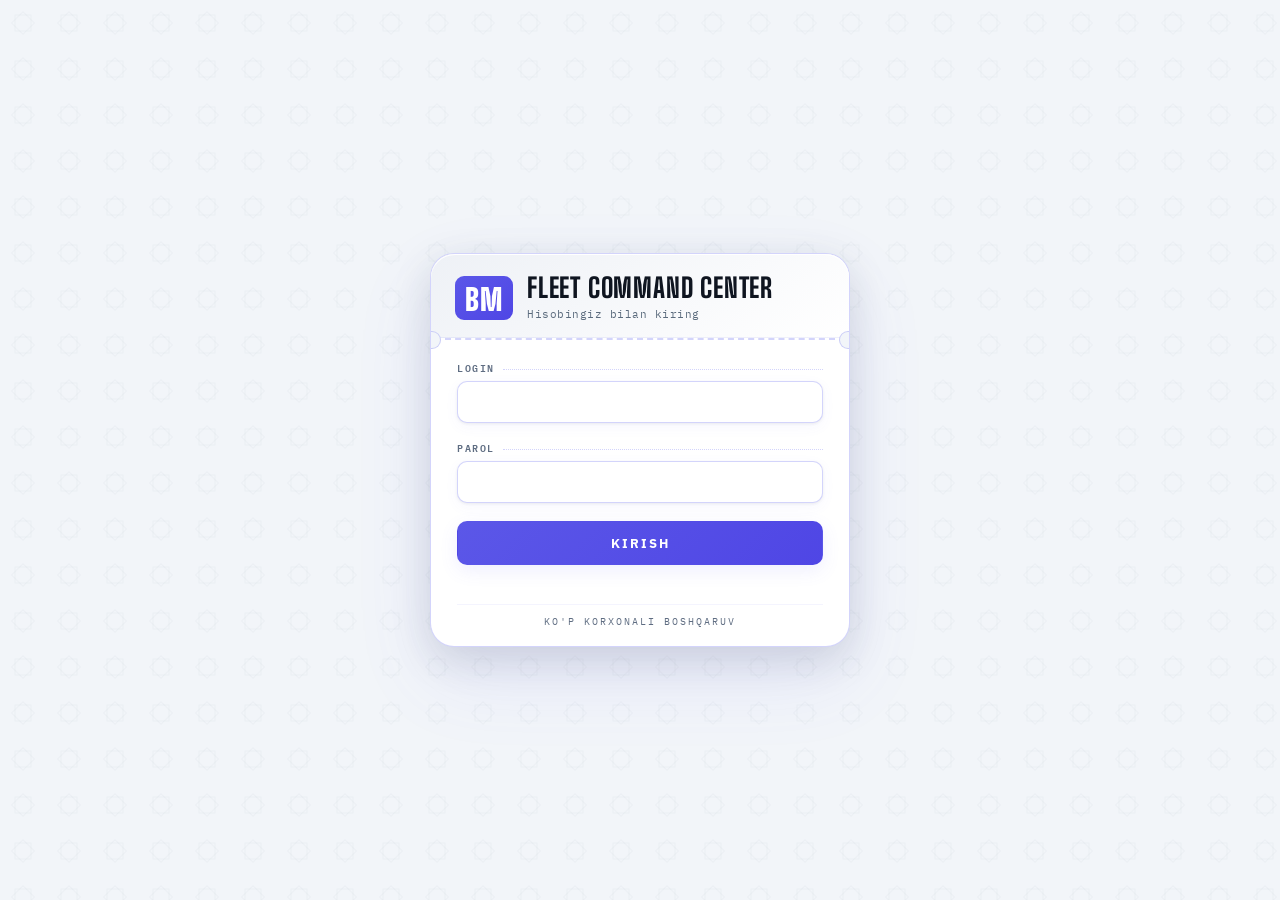
==== commit 30a41b9f: "Audit: tenant izolyatsiya, GPS/JT1078, birlashtirish xavfsizligi, rejects tafsiloti - Dashboard: ses" ====
--- a/bm_automation/app/dashboard/web/index.html
+++ b/bm_automation/app/dashboard/web/index.html
@@ -2,21 +2,14 @@
 <html lang="uz" data-theme="light">
 <head>
 <meta charset="utf-8">
-<meta name="viewport" content="width=device-width, initial-scale=1.0, maximum-scale=5.0, viewport-fit=cover, interactive-widget=resizes-content">
-<meta name="mobile-web-app-capable" content="yes">
-<meta name="apple-mobile-web-app-capable" content="yes">
-<meta name="apple-mobile-web-app-status-bar-style" content="black-translucent">
-<meta name="apple-mobile-web-app-title" content="BM Command">
-<meta name="theme-color" content="#080c14" id="meta-theme-color">
-<meta name="format-detection" content="telephone=no">
+<meta name="viewport" content="width=device-width, initial-scale=1">
 <title>BM Fleet Command Center — Jo'nash taxtasi</title>
+<link rel="icon" href="/favicon.ico?v=2" sizes="any">
+<link rel="apple-touch-icon" href="/favicon.ico?v=2">
 <link rel="preconnect" href="https://fonts.googleapis.com">
 <link rel="preconnect" href="https://fonts.gstatic.com" crossorigin>
 <link href="https://fonts.googleapis.com/css2?family=Inter:wght@400;500;600;700;800;900&family=JetBrains+Mono:wght@400;500;600;700&family=Big+Shoulders+Display:wght@700;800;900&family=IBM+Plex+Mono:wght@400;500;600&family=IBM+Plex+Sans:wght@400;500;600&display=swap" rel="stylesheet" media="print" onload="this.media='all'">
-<script src="vendor/chart.umd.min.js"></script>
-<script src="vendor/tailwindcss.js"></script>
-<link rel="stylesheet" href="myai-office.css?v=4">
-<script>tailwind.config = { corePlugins: { preflight: false }, darkMode: "class" };</script>
+<link rel="stylesheet" href="myai-office.css?v=4" media="print" onload="this.media='all'">
 <script>
 (function () {
   try { document.documentElement.dataset.theme = localStorage.getItem("bm-theme") || "light"; }
@@ -32,85 +25,103 @@
      :root = LIGHT (default), [data-theme=dark] = DARK.
   ============================================================ */
   :root {
-    /* ierarxiya fon */
-    --bg-deep: #f5f5f5;          /* asosiy ochiq */
-    --bg-panel: #ffffff;         /* panel / karta */
-    --bg-raised: #e8e8e8;        /* ko'tarilgan blok */
-    --bg-hover: #e0e0e0;         /* hover fon */
-    --line: rgba(0,0,0,0.12);
-    --line-soft: rgba(0,0,0,0.08);
-
-    /* semantik ranglar */
-    --accent: #00b894;
-    --accent-soft: rgba(0,184,148,0.12);
-    --amber: #f0a93e;            /* ogohlantirish */
-    --teal: #00b894;             /* muvaffaqiyat / onlayn */
-    --alert: #e85a4f;            /* xatolik */
-    --ink: #1e293b;              /* asosiy matn */
-    --muted: #72767d;            /* yordamchi matn */
+    /* ierarxiya fon — zamonaviy indigo/slate */
+    --bg-deep: #0b1020;          /* asosiy chuqur */
+    --bg-panel: #131a2e;         /* panel / karta */
+    --bg-raised: #1a2238;        /* ko'tarilgan blok */
+    --bg-hover: #1f2840;         /* hover fon */
+    --bg-glass: rgba(19,26,46,.72); /* shaffof glass */
+    --line: rgba(129,140,248,.18);
+    --line-soft: rgba(129,140,248,.10);
+    --line-strong: rgba(129,140,248,.32);
+
+    /* semantik ranglar — indigo brend + teal OK */
+    --accent: #6366f1;
+    --accent-strong: #4f46e5;
+    --accent-soft: rgba(99,102,241,.18);
+    --accent-soft-border: rgba(99,102,241,.34);
+    --accent-text: #a5b4fc;
+    --accent-ink: #ffffff;
+    --amber: #f59e0b;            /* ogohlantirish */
+    --teal: #22d3ee;             /* muvaffaqiyat / onlayn */
+    --teal-soft: rgba(34,211,238,.16);
+    --alert: #f43f5e;            /* xatolik */
+    --alert-soft: rgba(244,63,94,.16);
+    --ink: #e2e8f0;              /* asosiy matn */
+    --ink-soft: #94a3b8;         /* yordamchi matn */
+    --muted: #64748b;            /* yordamchi matn */
     --on-accent: #ffffff;
-    --on-amber: #4a3200;
+    --on-amber: #1e1b0b;
+
+    /* neon glow uchun */
+    --glow: 0 0 22px rgba(99,102,241,.45), 0 0 44px rgba(99,102,241,.22);
+    --glow-teal: 0 0 22px rgba(34,211,238,.45), 0 0 44px rgba(34,211,238,.22);
+    --glow-amber: 0 0 22px rgba(245,158,11,.45), 0 0 44px rgba(245,158,11,.22);
+    --glow-alert: 0 0 22px rgba(244,63,94,.45), 0 0 44px rgba(244,63,94,.22);
 
     /* tipografiya */
     --font-ui: "Inter", "Segoe UI", sans-serif;
     --font-display: "Inter", "Segoe UI", sans-serif;
     --font-mono: "JetBrains Mono", "IBM Plex Mono", monospace;
 
-    --radius-sm: 8px;
-    --radius: 12px;
-    --radius-lg: 16px;
+    --radius-sm: 10px;
+    --radius: 14px;
+    --radius-lg: 18px;
     --ease: cubic-bezier(.4,0,.2,1);
 
-    --shadow-sm: 0 1px 2px rgba(15,23,42,.08), 0 4px 14px rgba(99,102,241,.08);
-    --shadow-md: 0 2px 6px rgba(15,23,42,.1), 0 14px 34px rgba(99,102,241,.12);
-    --shadow-lg: 0 10px 34px rgba(15,23,42,.16), 0 34px 96px rgba(99,102,241,.16);
-    --ring: 0 0 0 3px rgba(99,102,241,.22);
-
-    --scrollbar-track: #e9f1fb;
-    --scrollbar-thumb: #b7cee8;
-    --scrollbar-thumb-hover: #9dbae0;
-    --gridline: rgba(255,255,255,.06);
+    --shadow-sm: 0 4px 14px rgba(0,0,0,.35), 0 2px 6px rgba(99,102,241,.12);
+    --shadow-md: 0 8px 28px rgba(0,0,0,.45), 0 4px 14px rgba(99,102,241,.18);
+    --shadow-lg: 0 14px 44px rgba(0,0,0,.55), 0 8px 24px rgba(99,102,241,.24);
+    --ring: 0 0 0 3px rgba(99,102,241,.32);
+
+    --scrollbar-track: #0b1020;
+    --scrollbar-thumb: #2a3350;
+    --scrollbar-thumb-hover: #3a4868;
+    --gridline: rgba(129,140,248,.06);
   }
 
   /* ------------------------------------------------ DARK rejim */
   [data-theme="dark"] {
-    --bg-deep: #0a0e17;
-    --bg-panel: #111827;
-    --bg-raised: #1a2236;
-    --bg-hover: #1e293b;
-    --line: rgba(255,255,255,0.06);
-    --line-soft: rgba(255,255,255,0.03);
-
-    --accent: #00d4ff;
-    --accent-soft: rgba(0,212,255,0.12);
-    --cyan: #00d4ff;
-    --green: #00c894;
-    --green-soft: rgba(0,200,148,0.15);
-    --yellow: #fbbf24;
-    --yellow-soft: rgba(251,191,36,0.15);
-    --orange: #f97316;
-    --orange-soft: rgba(249,115,22,0.15);
-    --red: #ef4444;
-    --red-soft: rgba(239,68,68,0.15);
-    --purple: #a855f7;
-    --purple-soft: rgba(168,85,247,0.15);
+    --bg-deep: #070b16;
+    --bg-panel: #0e1526;
+    --bg-raised: #141c30;
+    --bg-hover: #182038;
+    --bg-glass: rgba(14,21,38,.82);
+    --line: rgba(129,140,248,.14);
+    --line-soft: rgba(129,140,248,.08);
+    --line-strong: rgba(129,140,248,.28);
+
+    --accent: #818cf8;
+    --accent-strong: #6366f1;
+    --accent-soft: rgba(129,140,248,.22);
+    --accent-soft-border: rgba(129,140,248,.40);
+    --accent-text: #c7d2fe;
+    --accent-ink: #0b1020;
     --amber: #fbbf24;
-    --teal: #00c894;
-    --alert: #ef4444;
+    --teal: #22d3ee;
+    --teal-soft: rgba(34,211,238,.20);
+    --alert: #fb7185;
+    --alert-soft: rgba(251,113,133,.20);
     --ink: #e2e8f0;
+    --ink-soft: #94a3b8;
     --muted: #64748b;
-    --on-accent: #ffffff;
-    --on-amber: #4a3200;
-
-    --shadow-sm: 0 2px 8px rgba(0,0,0,0.3);
-    --shadow-md: 0 2px 6px rgba(0,0,0,.3), 0 14px 34px rgba(0,0,0,.24);
-    --shadow-lg: 0 10px 34px rgba(0,0,0,.45), 0 34px 96px rgba(0,0,0,.6);
-    --ring: 0 0 0 3px rgba(99,102,241,.28);
-
-    --scrollbar-track: #0a0f1a;
-    --scrollbar-thumb: #2c3850;
+    --on-accent: #0b1020;
+    --on-amber: #1e1b0b;
+
+    --glow: 0 0 22px rgba(129,140,248,.50), 0 0 44px rgba(129,140,248,.28);
+    --glow-teal: 0 0 22px rgba(34,211,238,.50), 0 0 44px rgba(34,211,238,.28);
+    --glow-amber: 0 0 22px rgba(251,191,36,.50), 0 0 44px rgba(251,191,36,.28);
+    --glow-alert: 0 0 22px rgba(251,113,133,.50), 0 0 44px rgba(251,113,133,.28);
+
+    --shadow-sm: 0 4px 14px rgba(0,0,0,.5);
+    --shadow-md: 0 8px 28px rgba(0,0,0,.6);
+    --shadow-lg: 0 14px 44px rgba(0,0,0,.75);
+    --ring: 0 0 0 3px rgba(129,140,248,.40);
+
+    --scrollbar-track: #070b16;
+    --scrollbar-thumb: #2a3350;
     --scrollbar-thumb-hover: #3a4868;
-    --gridline: rgba(255,255,255,.06);
+    --gridline: rgba(129,140,248,.08);
   }
 
   * { box-sizing: border-box; }
@@ -159,7 +170,7 @@
     transition: transform .16s var(--ease), background .16s var(--ease), color .16s var(--ease), border-color .16s var(--ease), box-shadow .16s var(--ease);
   }
   .pill:hover { background: var(--bg-raised); color: var(--ink); border-color: #3a4356; transform: translateY(-1px); }
-  .pill.active { background: var(--amber); color: #10131A; border-color: var(--amber); font-weight: 600; box-shadow: 0 2px 12px rgba(240,169,62,.35); }
+  .pill.active { background: var(--amber); color: #10131A; border-color: var(--warn); font-weight: 600; box-shadow: 0 2px 12px rgba(240,169,62,.35); }
   .pill:focus-visible { outline: 2px solid var(--amber); outline-offset: 2px; }
 
   .clock { text-align: right; }
@@ -200,18 +211,20 @@
   /* ------------------------------------------------ hero */
   .hero { display: grid; grid-template-columns: repeat(4, minmax(0, 1fr)); gap: 12px; margin-bottom: 20px; }
   .kpi {
-    background: linear-gradient(180deg, var(--bg-raised), var(--bg-panel) 55%);
-    border: 1px solid var(--line); border-radius: var(--radius);
+    background: var(--bg-glass);
+    border: 1px solid var(--line-soft);
+    border-radius: var(--radius);
     padding: 14px 16px 16px; position: relative; overflow: hidden;
-    box-shadow: var(--shadow-sm);
+    box-shadow: var(--shadow-md);
     transition: transform .18s var(--ease), box-shadow .18s var(--ease), border-color .18s var(--ease);
+    backdrop-filter: blur(12px);
   }
   .kpi::before { content: ""; position: absolute; top: 0; left: 0; right: 0; height: 3px;
-    box-shadow: 0 2px 10px rgba(0,0,0,.3); }
-  .kpi.teal::before  { background: var(--teal); }
-  .kpi.amber::before { background: var(--amber); }
-  .kpi.alert::before { background: var(--alert); }
-  .kpi:hover { transform: translateY(-2px); border-color: #3a4356; box-shadow: var(--shadow-md); }
+    box-shadow: 0 2px 10px rgba(99,102,241,.3); }
+  .kpi.teal::before  { background: var(--teal); box-shadow: var(--glow-teal); }
+  .kpi.amber::before { background: var(--amber); box-shadow: var(--glow-amber); }
+  .kpi.alert::before { background: var(--alert); box-shadow: var(--glow-alert); }
+  .kpi:hover { transform: translateY(-2px); border-color: var(--line-strong); box-shadow: var(--shadow-lg); }
   .kpi .label { font-family: "IBM Plex Mono", monospace; font-size: 11px; color: var(--muted);
     letter-spacing: 1.2px; text-transform: uppercase; }
   .kpi .num {
@@ -219,7 +232,7 @@
     line-height: 1.05; margin-top: 8px;
   }
   .kpi .num.teal  { color: var(--teal); }
-  .kpi .num.amber { color: var(--amber); }
+  .kpi .num.amber { color: var(--warn); }
   .kpi .num.alert { color: var(--alert); }
   .kpi .foot { font-family: "IBM Plex Mono", monospace; font-size: 11px; color: var(--muted); margin-top: 6px; }
 
@@ -277,7 +290,7 @@
   .board tbody tr:last-child td, .table tbody tr:last-child td { border-bottom: none; }
   .board .badge { display: inline-grid; place-items: center; width: 28px; height: 28px;
     background: var(--bg-deep); border: 1px solid var(--line); border-radius: 8px;
-    font-family: "IBM Plex Mono", monospace; font-size: 12px; font-weight: 600; color: var(--amber);
+    font-family: "IBM Plex Mono", monospace; font-size: 12px; font-weight: 600; color: var(--warn);
     box-shadow: 0 1px 0 rgba(255,255,255,.03) inset; }
   .board .who { font-weight: 600; }
   .board .who-sub { display: block; font-family: "IBM Plex Mono", monospace; font-size: 11px; color: var(--muted); margin-top: 2px; }
@@ -290,7 +303,7 @@
 
   .pct { font-family: "IBM Plex Mono", monospace; font-size: 12px; font-weight: 600; }
   .pct.teal  { color: var(--teal); }
-  .pct.amber { color: var(--amber); }
+  .pct.amber { color: var(--warn); }
   .pct.alert { color: var(--alert); }
 
   .pill-status { display: inline-block; padding: 3px 10px; border-radius: 999px;
@@ -298,7 +311,7 @@
     box-shadow: 0 1px 0 rgba(255,255,255,.03) inset; }
   .pill-status.done { color: var(--teal); border-color: rgba(63,182,168,.4); background: rgba(63,182,168,.1); }
   .pill-status.late { color: var(--alert); border-color: rgba(232,90,79,.4); background: rgba(232,90,79,.1); }
-  .pill-status.run  { color: var(--amber); border-color: rgba(240,169,62,.4); background: rgba(240,169,62,.1); }
+  .pill-status.run  { color: var(--warn); border-color: rgba(240,169,62,.4); background: rgba(240,169,62,.1); }
   .pill-status.gray { color: var(--muted); border-color: var(--line); background: transparent; }
 
   .hide-sm { }
@@ -316,7 +329,7 @@
   .problem .p-main { font-size: 13px; font-weight: 600; }
   .problem .p-meta { font-family: "IBM Plex Mono", monospace; font-size: 11px; color: var(--muted); margin-top: 2px; }
   .problem.serious .p-main { color: var(--alert); }
-  .problem.warn .p-main { color: var(--amber); }
+  .problem.warn .p-main { color: var(--warn); }
 
   .chart-wrap { position: relative; height: 220px; }
   .trend-foot { display: flex; gap: 16px; margin-top: 12px;
@@ -338,7 +351,7 @@
   .registry tbody tr:last-child td { border-bottom: none; }
   .registry tbody tr:focus-visible { outline: 2px solid var(--amber); outline-offset: -2px; }
   .registry .driver-name { transition: color .14s var(--ease); }
-  .registry tbody tr:hover .driver-name { color: var(--amber); }
+  .registry tbody tr:hover .driver-name { color: var(--warn); }
   .registry .driver-open { padding: 6px 9px; min-height: 0; font-size: 11px; }
 
   .empty { color: var(--muted); padding: 26px 18px; font-size: 13px; text-align: center;
@@ -358,7 +371,7 @@
     padding: 8px 10px; font: 12px "IBM Plex Mono", monospace; min-height: 34px;
     transition: border-color .14s var(--ease), box-shadow .14s var(--ease);
   }
-  .input:focus, .select:focus { outline: none; border-color: var(--amber); box-shadow: var(--ring); }
+  .input:focus, .select:focus { outline: none; border-color: var(--warn); box-shadow: var(--ring); }
   .input[type="search"] { min-width: 190px; }
   .button {
     appearance: none; border: 1px solid var(--amber); background: var(--amber); color: #10131A;
@@ -389,30 +402,37 @@
   .tag { display: inline-block; padding: 3px 8px; border: 1px solid var(--line); border-radius: 999px; color: var(--muted);
     font: 10px "IBM Plex Mono", monospace; box-shadow: 0 1px 0 rgba(255,255,255,.03) inset; }
   .tag.good { color: var(--teal); border-color: rgba(63,182,168,.45); background: rgba(63,182,168,.08); }
-  .tag.warn { color: var(--amber); border-color: rgba(240,169,62,.45); background: rgba(240,169,62,.08); }
+  .tag.warn { color: var(--warn); border-color: rgba(240,169,62,.45); background: rgba(240,169,62,.08); }
   .tag.bad { color: var(--alert); border-color: rgba(232,90,79,.45); background: rgba(232,90,79,.08); }
   .documents-mark { display: flex; gap: 4px; }
   .doc-mark { width: 18px; height: 18px; display: grid; place-items: center; border: 1px solid var(--line); border-radius: 5px;
     color: var(--muted); font: 10px "IBM Plex Mono", monospace; background: var(--bg-deep); }
   .doc-mark.ready { color: var(--teal); border-color: rgba(63,182,168,.45); background: rgba(63,182,168,.08); }
 
+  dialog:not([open]), dialog[hidden] { display: none !important; }
+  dialog.driver-dialog:not([open]) { display: none !important; }
   dialog.driver-dialog { width: min(1180px, calc(100vw - 28px)); max-height: calc(100vh - 28px); padding: 0; overflow: auto;
-    color: var(--ink); background: linear-gradient(180deg, #1c2230, var(--bg-panel));
-    border: 1px solid #3a4356; border-radius: var(--radius-lg); box-shadow: var(--shadow-lg);
-    z-index: 200; }
-  dialog.driver-dialog::backdrop { background: rgba(6,8,12,.72); -webkit-backdrop-filter: blur(4px); backdrop-filter: blur(4px); }
+    color: var(--ink); background: var(--bg-glass);
+    border: 1px solid var(--line-strong); border-radius: var(--radius-lg); box-shadow: var(--shadow-lg);
+    z-index: 200; backdrop-filter: blur(20px); -webkit-backdrop-filter: blur(20px); }
+  dialog.driver-dialog::backdrop { background: rgba(2,6,12,.55); -webkit-backdrop-filter: blur(4px); backdrop-filter: blur(4px); }
   .driver-modal-head { position: sticky; top: 0; z-index: 1; display: flex; align-items: center; justify-content: space-between;
-    gap: 12px; padding: 16px 20px; background: rgba(28,34,48,.96); -webkit-backdrop-filter: blur(8px); backdrop-filter: blur(8px);
-    border-bottom: 1px solid var(--line); }
+    gap: 12px; padding: 16px 20px; background: var(--bg-glass); -webkit-backdrop-filter: blur(8px); backdrop-filter: blur(8px);
+    border-bottom: 1px solid var(--line-strong); }
   .driver-modal-title { font: 800 26px "Big Shoulders Display", sans-serif; letter-spacing: .8px; }
   .driver-modal-meta { color: var(--muted); font: 11px "IBM Plex Mono", monospace; margin-top: 2px; }
-  .icon-button { width: 32px; height: 32px; border: 1px solid var(--line); border-radius: var(--radius-sm); background: transparent;
+  .icon-button { width: 32px; height: 32px; border: 1px solid var(--line-strong); border-radius: var(--radius-sm); background: var(--bg-glass);
     color: var(--ink); cursor: pointer; font-size: 20px; line-height: 1;
     transition: background .14s var(--ease), border-color .14s var(--ease), transform .14s var(--ease); }
-  .icon-button:hover { background: var(--bg-raised); border-color: #3a4356; transform: translateY(-1px); }
-  .icon-button:focus-visible { outline: 2px solid var(--amber); outline-offset: 2px; }
+  .icon-button:hover { background: var(--accent-soft); border-color: var(--accent-soft-border); transform: translateY(-1px); }
+  .icon-button:focus-visible { outline: 2px solid var(--accent); outline-offset: 2px; }
   .driver-modal-body { padding: 18px 20px 24px; }
   .driver-metrics { display: grid; grid-template-columns: repeat(7, minmax(0, 1fr)); gap: 8px; margin-bottom: 18px; }
+  .driver-months { display: flex; flex-wrap: wrap; align-items: center; gap: 6px; }
+  .month-chip { border: 1px solid var(--line); border-radius: 999px; background: var(--bg-deep); color: var(--muted);
+    padding: 5px 11px; font: 11px "IBM Plex Mono", monospace; cursor: pointer; transition: all .15s var(--ease); }
+  .month-chip:hover { border-color: var(--accent-soft-border); color: var(--ink); }
+  .month-chip.active { border-color: var(--accent-soft-border); background: var(--accent-soft); color: var(--accent-text); font-weight: 700; }
   .driver-metric { border: 1px solid var(--line); border-radius: var(--radius-sm); background: var(--bg-deep); padding: 10px 11px;
     box-shadow: 0 1px 0 rgba(255,255,255,.02) inset; }
   .driver-metric label { display: block; font: 10px "IBM Plex Mono", monospace; color: var(--muted); text-transform: uppercase; letter-spacing: .5px; }
@@ -428,9 +448,30 @@
     padding: 8px 10px; font: 12px "IBM Plex Sans", sans-serif;
     transition: border-color .14s var(--ease), box-shadow .14s var(--ease); }
   .field textarea { min-height: 70px; resize: vertical; }
-  .field input:focus, .field textarea:focus { outline: none; border-color: var(--amber); box-shadow: var(--ring); }
+  /* Floating label (2026 trend) — faqat matnli maydonlarda (.float klassini JS qo'shadi) */
+  .field { position: relative; }
+  .field.float > label:not(.check-field) { position: absolute; left: 10px; top: 50%; transform: translateY(-50%); pointer-events: none; transition: all .2s var(--ease); z-index: 2; white-space: nowrap; }
+  .field.float > input, .field.float > textarea, .field.float > select { padding-top: 14px; padding-bottom: 10px; }
+  .field.floated > label:not(.check-field) { transform: translateY(-130%) scale(.78); color: var(--accent-text); background: var(--bg-deep); padding: 0 4px; }
+  /* Placeholder label ostida qolib, matn ustma-ust tushmasin */
+  .field.float:not(.floated) > input::placeholder,
+  .field.float:not(.floated) > textarea::placeholder { color: transparent; }
+  /* Textarea baland — label markazda emas, yuqorida turadi */
+  .field.float:has(> textarea) > label:not(.check-field) { top: 10px; transform: none; }
+  .field.float:has(> textarea).floated > label:not(.check-field) { top: 0; transform: translateY(-50%) scale(.78); }
+  .field input:focus, .field textarea:focus { outline: none; border-color: var(--warn); box-shadow: var(--ring); }
   .check-field { display: flex; align-items: center; gap: 8px; color: var(--ink); font-size: 12px; }
-  .check-field input { width: 16px; height: 16px; accent-color: var(--amber); }
+  .du-grid { display: grid; grid-template-columns: repeat(4, minmax(0, 1fr)); gap: 10px; margin-bottom: 10px; }
+  @media (max-width: 720px) { .du-grid { grid-template-columns: 1fr 1fr; } }
+  @media (max-width: 420px) { .du-grid { grid-template-columns: 1fr; } }
+  .check-field input { width: 18px; height: 18px; accent-color: var(--accent); cursor: pointer; border-radius: 5px; }
+  .check-field input[type="checkbox"] { appearance: none; -webkit-appearance: none; width: 18px; height: 18px; border: 1.5px solid var(--line-strong); border-radius: 6px; background: var(--bg-glass); cursor: pointer; position: relative; transition: all .18s var(--ease); box-shadow: var(--shadow-sm); }
+  .check-field input[type="checkbox"]:checked { background: linear-gradient(135deg, var(--accent), var(--accent-strong)); border-color: var(--accent-strong); box-shadow: var(--glow); }
+  .check-field input[type="checkbox"]:checked::after { content: ""; position: absolute; left: 5px; top: 1px; width: 5px; height: 10px; border: solid #fff; border-width: 0 2px 2px 0; transform: rotate(45deg); }
+  .check-field input[type="checkbox"]:hover { border-color: var(--accent-soft-border); box-shadow: 0 0 12px rgba(99,102,241,.25); }
+  .check-field input[type="radio"] { appearance: none; -webkit-appearance: none; width: 18px; height: 18px; border: 1.5px solid var(--line-strong); border-radius: 50%; background: var(--bg-glass); cursor: pointer; transition: all .18s var(--ease); }
+  .check-field input[type="radio"]:checked { border-color: var(--accent-strong); box-shadow: var(--glow); }
+  .check-field input[type="radio"]:checked::after { content: ""; position: absolute; left: 50%; top: 50%; width: 8px; height: 8px; border-radius: 50%; background: var(--accent); transform: translate(-50%, -50%); }
   .form-actions { display: flex; gap: 8px; justify-content: flex-end; margin-top: 14px; }
   .document-grid { display: grid; grid-template-columns: repeat(4, minmax(0, 1fr)); gap: 10px; }
   .document-card { background: var(--bg-deep); border: 1px solid var(--line); border-radius: var(--radius-sm); overflow: hidden;
@@ -441,7 +482,7 @@
   .document-preview img { width: 100%; height: 100%; display: block; object-fit: cover; }
   .document-card footer { display: flex; justify-content: space-between; align-items: center; padding: 8px; text-align: left; color: var(--ink); font-size: 11px; }
   .document-card input { display: none; }
-  .upload-label { color: var(--amber); cursor: pointer; font: 11px "IBM Plex Mono", monospace; transition: color .14s var(--ease); }
+  .upload-label { color: var(--warn); cursor: pointer; font: 11px "IBM Plex Mono", monospace; transition: color .14s var(--ease); }
   .upload-label:hover { color: var(--ink); }
   .upload-label:focus-visible { outline: 2px solid var(--amber); outline-offset: 2px; }
   .driver-history { max-height: 360px; overflow-y: auto; overflow-x: hidden; border: 1px solid var(--line-soft); border-radius: var(--radius-sm); scroll-behavior: smooth; }
@@ -466,7 +507,7 @@
   .side-card:last-child { margin-bottom: 0; }
   .side-card h2 { font-size: 16px; margin: 0 0 10px; display: flex; align-items: center; gap: 8px; letter-spacing: 1px; }
   .side-card h2 .hint { margin-left: auto; font-size: 10px; }
-  .sec-ic { display: inline-flex; color: var(--amber); flex: none; filter: drop-shadow(0 0 6px rgba(240,169,62,.35)); }
+  .sec-ic { display: inline-flex; color: var(--warn); flex: none; filter: drop-shadow(0 0 6px rgba(240,169,62,.35)); }
   .dash-side .hero { grid-template-columns: repeat(2, 1fr); gap: 8px; margin-bottom: 0; }
   .dash-side .kpi { padding: 10px 11px 11px; }
   .dash-side .kpi .num { font-size: 30px; margin-top: 4px; }
@@ -484,7 +525,7 @@
   .side-drv:hover { background: var(--bg-hover); padding-left: 8px; }
   .side-drv-name { font-size: 12px; font-weight: 600; flex: 1; min-width: 0; overflow: hidden; text-overflow: ellipsis; white-space: nowrap; }
   .side-drv-meta { font: 10px "IBM Plex Mono", monospace; color: var(--muted); flex: none; }
-  .side-drv b { flex: none; font-size: 12px; color: var(--amber); }
+  .side-drv b { flex: none; font-size: 12px; color: var(--warn); }
 
   /* ------------------------------------------------ system status + filters */
   .sys { display: flex; gap: 12px; flex-wrap: wrap; }
@@ -555,26 +596,35 @@
 .topbar{min-height:68px;padding:10px 24px;background:rgba(8,12,20,.85);border-bottom:1px solid rgba(148,163,184,.1);box-shadow:0 8px 30px rgba(0,0,0,.25);backdrop-filter:blur(20px);-webkit-backdrop-filter:blur(20px)}
 .brand{gap:12px}.brand-mark{width:42px;height:42px;border-radius:13px;background:linear-gradient(145deg,#818cf8,#6366f1);color:#fff;font-family:"IBM Plex Mono",monospace;font-size:13px;box-shadow:0 0 28px rgba(129,140,248,.2)}
 .brand-name{font-family:"IBM Plex Sans",sans-serif;font-size:15px;font-weight:700;letter-spacing:.7px}.brand-sub{font-size:8px;letter-spacing:2.4px;color:#718096}
-.pills{gap:5px}.pill{padding:7px 12px;border-color:var(--line);font-size:10px;background:rgba(15,23,32,.62);color:#8291a4}.pill:hover{background:#13202c;border-color:rgba(129,140,248,.25);color:#d9f7fb}.pill.active{background:rgba(129,140,248,.1);color:#a5b4fc;border-color:rgba(129,140,248,.3);box-shadow:inset 0 0 0 1px rgba(129,140,248,.08),0 0 18px rgba(129,140,248,.06)}
-.sys{font-family:"IBM Plex Mono",monospace;font-size:10px;color:#91a0b2}.sys:before{content:"●  LIVE";color:#34d399;margin-right:10px;letter-spacing:1px}.clock-time{font-size:19px;color:#f1f8fa}.clock-date{font-size:10px;color:#748296}
-.subnav{max-width:1440px;padding:0 24px;margin:14px auto 0;border-bottom-color:var(--line)}.subnav a{font-size:10px;letter-spacing:1px;text-transform:uppercase;padding:9px 3px;color:#748296}.subnav a:hover{color:#a9f3fb;border-bottom-color:#67e8f9}
+.pills{gap:5px}.pill{padding:7px 12px;border-color:var(--line);font-size:10px;background:var(--bg-chip);color:var(--muted)}.pill:hover{background:var(--bg-raised);border-color:var(--accent-soft-border);color:var(--ink)}.pill.active{background:var(--accent-soft);color:var(--accent-text);border-color:var(--accent-soft-border);box-shadow:inset 0 0 0 1px var(--accent-soft),0 0 18px var(--accent-soft)}
+.sys{font-family:"IBM Plex Mono",monospace;font-size:10px;color:var(--muted)}.sys:before{content:"●  LIVE";color:var(--teal-strong);margin-right:10px;letter-spacing:1px}.clock-time{font-size:19px;color:var(--ink)}.clock-date{font-size:10px;color:var(--muted-2)}
+.subnav{max-width:1440px;padding:0 24px;margin:14px auto 0;border-bottom-color:var(--line)}.subnav a{font-size:10px;letter-spacing:1px;text-transform:uppercase;padding:9px 3px;color:var(--muted-2)}.subnav a:hover{color:var(--accent-text);border-bottom-color:var(--teal)}
 main{max-width:1440px;padding:16px 24px 44px}
-.panel{background:linear-gradient(160deg,rgba(15,22,35,.95),rgba(12,16,28,.98));border:1px solid rgba(148,163,184,.1);border-radius:18px;box-shadow:var(--shadow-sm);overflow:hidden;position:relative;backdrop-filter:blur(12px);-webkit-backdrop-filter:blur(12px)}.panel:after{content:"";position:absolute;inset:0;pointer-events:none;border-radius:inherit;box-shadow:inset 0 1px 0 rgba(255,255,255,.04),inset 0 -1px 0 rgba(0,0,0,.1)}
-.panel h2{font-family:"IBM Plex Sans",sans-serif;font-size:13px;font-weight:650;letter-spacing:.15px;color:#e5f0f3;padding:14px 17px 11px;margin:0;border-bottom:1px solid var(--line);position:relative}.panel h2::after{background:linear-gradient(90deg,#67e8f9,transparent);height:2px;width:42px}.panel h2 .hint{font-family:"IBM Plex Sans",sans-serif;color:#66768b;font-size:10px;margin-left:6px}
-.flex.flex-wrap.items-end.gap-3{gap:8px!important}.panel[style*="padding:14px"]{padding:12px!important;margin-bottom:12px;background:rgba(11,18,26,.76);backdrop-filter:blur(14px)}
-.filter-field{font-size:9px!important;text-transform:uppercase;letter-spacing:1px;color:#718096;gap:5px}.input,.select{background:rgba(10,15,25,.8)!important;border:1px solid rgba(148,163,184,.12)!important;color:#e7f0f2!important;border-radius:11px!important;min-height:38px;padding:8px 12px!important;box-shadow:0 1px 2px rgba(0,0,0,.15)!important;transition:all .2s ease}.input:focus,.select:focus{border-color:rgba(129,140,248,.5)!important;box-shadow:var(--ring),0 0 12px rgba(129,140,248,.1)!important;outline:none}.input::placeholder{color:#506075}
-.button{border-radius:11px!important;min-height:38px;background:linear-gradient(135deg,#818cf8,#6366f1)!important;border-color:transparent!important;color:#fff!important;font-family:"IBM Plex Sans",sans-serif;font-weight:700;font-size:10px;letter-spacing:.5px;box-shadow:0 4px 14px rgba(129,140,248,.2);transition:all .2s ease}.button:hover{filter:none!important;transform:translateY(-1px);box-shadow:0 6px 20px rgba(129,140,248,.3)}.button.ghost{background:rgba(15,23,32,.7)!important;border-color:rgba(148,163,184,.12)!important;color:#b9c7d2!important;box-shadow:none}.button.ghost:hover{background:rgba(129,140,248,.08)!important;border-color:rgba(129,140,248,.25)!important;color:#e5fbff!important}.err{border-radius:12px;background:rgba(251,113,133,.08);border-color:rgba(251,113,133,.25);color:#fda4af}
+.panel{background:var(--bg-glass);border:1px solid var(--line-strong);border-radius:var(--radius-lg);box-shadow:var(--shadow-md);overflow:hidden;position:relative;backdrop-filter:blur(16px);-webkit-backdrop-filter:blur(16px)}.panel:after{content:"";position:absolute;inset:0;pointer-events:none;border-radius:inherit;box-shadow:inset 0 1px 0 rgba(255,255,255,.06),inset 0 -1px 0 rgba(0,0,0,.12)}
+.panel h2{font-family:"IBM Plex Sans",sans-serif;font-size:13px;font-weight:650;letter-spacing:.15px;color:var(--ink);padding:14px 17px 11px;margin:0;border-bottom:1px solid var(--line-soft);position:relative}.panel h2::after{background:linear-gradient(90deg,var(--teal),transparent);height:2px;width:42px}.panel h2 .hint{font-family:"IBM Plex Sans",sans-serif;color:var(--muted-2);font-size:10px;margin-left:6px}
+.flex.flex-wrap.items-end.gap-3{gap:8px!important}.panel[style*="padding:14px"]{padding:12px!important;margin-bottom:12px;background:var(--bg-glass);backdrop-filter:blur(14px)}
+.filter-field{font-size:9px!important;text-transform:uppercase;letter-spacing:1px;color:var(--muted-3);gap:5px}.input,.select{background:var(--bg-input)!important;border:1px solid var(--line-strong)!important;color:var(--ink)!important;border-radius:var(--radius-sm)!important;min-height:38px;padding:8px 12px!important;box-shadow:var(--shadow-sm)!important;transition:all .2s var(--ease)}.input:focus,.select:focus{border-color:var(--accent)!important;box-shadow:var(--ring),0 0 12px var(--accent-soft)!important;outline:none}.input::placeholder{color:var(--muted-3)}
+.button{border-radius:var(--radius-sm)!important;min-height:38px;background:linear-gradient(135deg,var(--accent),var(--accent-strong))!important;border-color:transparent!important;color:var(--accent-ink)!important;font-family:"IBM Plex Sans",sans-serif;font-weight:700;font-size:10px;letter-spacing:.5px;box-shadow:var(--shadow-sm);transition:all .2s var(--ease);position:relative;overflow:hidden}.button:hover{filter:none!important;transform:translateY(-1px) scale(1.02);box-shadow:0 8px 24px var(--accent-soft),var(--glow)}.button:active{transform:translateY(0) scale(.98)}.button.ghost{background:var(--bg-chip)!important;border-color:var(--line)!important;color:var(--muted)!important;box-shadow:none}.button.ghost:hover{background:var(--accent-soft)!important;border-color:var(--accent-soft-border)!important;color:var(--accent-text)!important;transform:translateY(-1px) scale(1.02)}
+/* Ripple micro-interaction (2026 trend) */
+.ripple{position:relative;overflow:hidden;user-select:none}
+.ripple span{position:absolute;border-radius:50%;transform:scale(0);background:rgba(255,255,255,.45);pointer-events:none;animation:rippleAnim .6s var(--ease) forwards}
+@keyframes rippleAnim{to{transform:scale(4);opacity:0}}
+.kpi{transition:transform .18s var(--ease),box-shadow .18s var(--ease),border-color .18s var(--ease),filter .18s var(--ease)}
+.kpi:hover{transform:translateY(-3px) scale(1.01);filter:brightness(1.05)}
+.kpi:active{transform:translateY(-1px) scale(.995)}
+.icon-button{transition:all .18s var(--ease)}
+.icon-button:hover{transform:translateY(-2px) rotate(-4deg) scale(1.04)}.err{border-radius:12px;background:rgba(251,113,133,.08);border-color:rgba(251,113,133,.25);color:#fda4af}
 .dash-grid{grid-template-columns:minmax(0,1fr) clamp(300px,24vw,350px);gap:14px}.dash-main{order:1}.dash-side{order:2;top:82px;max-height:calc(100vh - 94px);padding-right:2px}.dash-main>.panel,.cols>.panel{min-width:0}
 #board{box-shadow:0 18px 50px rgba(0,0,0,.25)}#board h2:before{content:"LIVE";float:right;font-family:"IBM Plex Mono",monospace;font-size:9px;color:#34d399;border:1px solid rgba(52,211,153,.25);background:rgba(52,211,153,.07);padding:3px 7px;border-radius:999px;letter-spacing:1px}
 .cols{gap:14px;margin-bottom:14px}.cols .panel{min-height:180px}
 #routes-block,#vehicles-block,#registry,#check-block,#board{margin-bottom:14px}
-.side-card{margin-bottom:12px}.side-card h2{background:rgba(255,255,255,.008)}.side-card .hero{grid-template-columns:repeat(2,minmax(0,1fr));padding:10px}.dash-side .kpi{background:linear-gradient(145deg,rgba(15,22,35,.95),rgba(12,16,28,.98));border-color:rgba(148,163,184,.10);border-radius:14px;padding:13px;backdrop-filter:blur(8px);-webkit-backdrop-filter:blur(8px);transition:transform .2s ease,box-shadow .2s ease,border-color .2s ease}.dash-side .kpi:hover{transform:translateY(-2px);box-shadow:0 8px 24px rgba(0,0,0,.2);border-color:rgba(129,140,248,.25)}.dash-side .kpi:before{height:2px;border-radius:2px 2px 0 0}.dash-side .kpi .num{font-size:28px;color:#f1f7f8}.dash-side .kpi .label{font-size:8px;letter-spacing:1.2px;text-transform:uppercase}.dash-side .kpi .foot{font-size:8px;color:#68798d}
+.side-card{margin-bottom:12px}.side-card h2{background:rgba(255,255,255,.008)}.side-card .hero{grid-template-columns:repeat(2,minmax(0,1fr));padding:10px}.dash-side .kpi{background:var(--bg-glass);border-color:var(--line-soft);border-radius:var(--radius);padding:13px;backdrop-filter:blur(8px);-webkit-backdrop-filter:blur(8px);transition:transform .2s var(--ease),box-shadow .2s var(--ease),border-color .2s var(--ease);box-shadow:var(--shadow-sm)}.dash-side .kpi:hover{transform:translateY(-2px);box-shadow:var(--shadow-md);border-color:var(--accent-soft-border)}.dash-side .kpi:before{height:2px;border-radius:2px 2px 0 0}.dash-side .kpi .num{font-size:28px;color:var(--ink)}.dash-side .kpi .label{font-size:8px;letter-spacing:1.2px;text-transform:uppercase;color:var(--muted-2)}.dash-side .kpi .foot{font-size:8px;color:var(--muted-3)}
 .chart-wrap{padding:8px 12px 4px;min-height:170px}.trend-foot{padding:0 14px 12px}
-.driver-toolbar{padding:0 15px 12px!important;border-bottom:1px solid var(--line);gap:10px}.driver-toolbar h2{padding:13px 0 0!important}.driver-tools{gap:7px}.driver-summary{padding:12px 15px!important;gap:8px}.driver-summary>*{background:rgba(10,18,27,.72)!important;border:1px solid var(--line)!important;border-radius:10px!important}
-.table-wrap,.table-scroll,.driver-history{border-color:var(--line)!important}.table-wrap table,.driver-history table{font-size:11px}.table-wrap th,.driver-history th{background:rgba(15,22,35,.8)!important;color:#7c8ba4!important;font-family:"IBM Plex Mono",monospace;font-size:9px;text-transform:uppercase;letter-spacing:.8px;border-bottom-color:rgba(148,163,184,.1)!important;backdrop-filter:blur(4px)}.table-wrap td,.driver-history td{border-bottom-color:rgba(148,163,184,.05)!important}.table-wrap tbody tr,.driver-history tbody tr{transition:background .15s ease}.table-wrap tbody tr:hover,.driver-history tbody tr:hover{background:rgba(129,140,248,.04)!important}
+.driver-toolbar{padding:0 15px 12px!important;border-bottom:1px solid var(--line-strong);gap:10px}.driver-toolbar h2{padding:13px 0 0!important}.driver-tools{gap:7px}.driver-summary{padding:12px 15px!important;gap:8px}.driver-summary>*{background:var(--bg-glass)!important;border:1px solid var(--line-soft)!important;border-radius:10px!important;backdrop-filter:blur(8px);-webkit-backdrop-filter:blur(8px)}
+.table-wrap,.table-scroll,.driver-history{border-color:var(--line-strong)!important}.table-wrap table,.driver-history table{font-size:11px}.table-wrap th,.driver-history th{background:var(--bg-glass)!important;color:var(--muted)!important;font-family:"IBM Plex Mono",monospace;font-size:9px;text-transform:uppercase;letter-spacing:.8px;border-bottom-color:var(--line-soft)!important;backdrop-filter:blur(4px)}.table-wrap td,.driver-history td{border-bottom-color:var(--line-soft)!important}.table-wrap tbody tr,.driver-history tbody tr{transition:background .15s ease}.table-wrap tbody tr:hover,.driver-history tbody tr:hover{background:var(--accent-soft)!important}
 .status,.pill-status{border-radius:999px!important;font-size:9px!important;letter-spacing:.4px}
-.driver-dialog{border:1px solid rgba(148,163,184,.14)!important;background:linear-gradient(160deg,rgba(15,22,35,.98),rgba(10,14,24,.99))!important;border-radius:22px!important;box-shadow:var(--shadow-lg)!important;color:var(--ink);backdrop-filter:blur(20px);-webkit-backdrop-filter:blur(20px)}.driver-dialog::backdrop{background:rgba(4,8,16,.75);backdrop-filter:blur(8px);-webkit-backdrop-filter:blur(8px)}.driver-modal-head{background:linear-gradient(135deg,rgba(15,22,35,.98),rgba(10,14,24,.99))!important;border-bottom:1px solid rgba(148,163,184,.1)!important}.driver-modal-title{font-size:20px!important}.driver-modal-meta{color:#718196!important;font-family:"IBM Plex Mono",monospace;font-size:10px!important}.icon-button{border-radius:11px!important;background:rgba(15,22,35,.8)!important;border-color:rgba(148,163,184,.1)!important;color:#c7d5dc!important;transition:all .2s ease}.icon-button:hover{border-color:rgba(129,140,248,.3)!important;color:#a5b4fc!important;transform:translateY(-1px);box-shadow:0 4px 12px rgba(129,140,248,.1)!important}
-.avatar{border:1px solid rgba(103,232,249,.25)!important;box-shadow:0 0 20px rgba(34,211,238,.08)}.driver-metric{background:rgba(15,22,35,.8)!important;border:1px solid rgba(148,163,184,.08)!important;border-radius:13px!important;backdrop-filter:blur(6px);-webkit-backdrop-filter:blur(6px);transition:all .2s ease}.driver-metric:hover{border-color:rgba(129,140,248,.2);transform:translateY(-1px)}.form-panel{background:rgba(15,22,35,.7)!important;border-color:rgba(148,163,184,.08)!important;border-radius:15px!important;backdrop-filter:blur(8px);-webkit-backdrop-filter:blur(8px)}.form-panel h3{color:#e5f0f3;font-weight:700}
+.driver-dialog{border:1px solid var(--line-strong)!important;background:var(--bg-glass)!important;border-radius:var(--radius-lg)!important;box-shadow:var(--shadow-lg)!important;color:var(--ink)!important;backdrop-filter:blur(20px);-webkit-backdrop-filter:blur(20px)}.driver-dialog::backdrop{background:rgba(4,8,16,.75);backdrop-filter:blur(8px);-webkit-backdrop-filter:blur(8px)}.driver-modal-head{background:var(--bg-glass)!important;border-bottom:1px solid var(--line-strong)!important;backdrop-filter:blur(8px);-webkit-backdrop-filter:blur(8px)}.driver-modal-title{font-size:20px!important;color:var(--ink)}.driver-modal-meta{color:var(--muted-2)!important;font-family:"IBM Plex Mono",monospace;font-size:10px!important}.icon-button{border-radius:var(--radius-sm)!important;background:var(--bg-glass)!important;border-color:var(--line-strong)!important;color:var(--ink)!important;transition:all .2s var(--ease)}.icon-button:hover{background:var(--accent-soft)!important;border-color:var(--accent-soft-border)!important;color:var(--accent-text)!important;transform:translateY(-1px)}
+.avatar{border:1px solid var(--accent-soft-border)!important;box-shadow:var(--glow-teal)}.driver-metric{background:var(--bg-glass)!important;border:1px solid var(--line-soft)!important;border-radius:var(--radius-sm)!important;backdrop-filter:blur(6px);-webkit-backdrop-filter:blur(6px);transition:all .2s var(--ease)}.driver-metric:hover{border-color:var(--accent-soft-border);transform:translateY(-1px)}.form-panel{background:var(--bg-glass)!important;border-color:var(--line-soft)!important;border-radius:var(--radius)!important;backdrop-filter:blur(8px);-webkit-backdrop-filter:blur(8px)}.form-panel h3{color:var(--ink);font-weight:700}
 footer{border-top:1px solid var(--line)!important;background:#070b11!important;color:#526175!important;font-family:"IBM Plex Mono",monospace!important;font-size:9px!important;letter-spacing:1px}
 .empty{color:#5f7085!important}.muted{color:#68798d!important}
 @media(max-width:1100px){.dash-grid{grid-template-columns:minmax(0,1fr) 290px}.topbar{padding-left:16px;padding-right:16px}main{padding-left:16px;padding-right:16px}}
@@ -584,229 +634,80 @@
 
 
 /* === BM COMMAND CENTER STRUCTURAL LAYOUT === */
-.app{min-height:100vh;min-height:100dvh;display:grid;grid-template-columns:238px minmax(0,1fr)}
-.sidebar{position:sticky;top:0;height:100vh;height:100dvh;padding:20px 13px;border-right:1px solid rgba(148,163,184,.08);background:rgba(8,12,20,.95);backdrop-filter:blur(24px);-webkit-backdrop-filter:blur(24px);z-index:40;display:flex;flex-direction:column;transition:transform .28s cubic-bezier(0.16, 1, 0.3, 1)}
-.side-brand{display:flex;align-items:center;gap:10px;padding:4px 8px 20px;flex-shrink:0}
-.side-brand .brand-mark{width:40px;height:40px;flex-shrink:0}
-.side-brand .brand-name{font-weight:800}
-.side-brand .brand-sub{display:block}
-.drawer-close{display:none;background:var(--bg-raised);border:1px solid var(--line);color:var(--ink);width:32px;height:32px;border-radius:10px;cursor:pointer;font-size:14px;font-weight:700;align-items:center;justify-content:center;margin-left:auto;transition:background .15s ease}
-.drawer-close:active{transform:scale(0.92)}
-.nav-label{padding:12px 10px 7px;color:var(--muted);font:10px "IBM Plex Mono",monospace;letter-spacing:1.3px;text-transform:uppercase;flex-shrink:0}
-.side-nav{display:grid;gap:4px;overflow-y:auto;flex:1;padding-bottom:4px;-webkit-overflow-scrolling:touch}
-.side-nav a{display:flex;align-items:center;gap:10px;padding:11px 12px;border:1px solid transparent;border-radius:12px;text-decoration:none;color:var(--muted);transition:all .2s ease;position:relative;overflow:hidden;-webkit-tap-highlight-color:transparent}
-.side-nav a:hover{background:rgba(129,140,248,.06);color:var(--ink);border-color:rgba(129,140,248,.15);transform:translateX(2px)}
-.side-nav a.active{background:linear-gradient(135deg,rgba(129,140,248,.1),rgba(52,211,153,.05));color:var(--ink);border-color:rgba(129,140,248,.25);box-shadow:inset 3px 0 var(--amber),0 0 20px rgba(129,140,248,.05)}
-.side-nav a.active::before{content:"";position:absolute;left:0;top:0;bottom:0;width:3px;background:linear-gradient(180deg,var(--amber),var(--teal));border-radius:0 3px 3px 0}
-.nav-dot{width:7px;height:7px;border-radius:50%;background:#3a4558;transition:all .2s ease}
-.active .nav-dot{background:var(--teal);box-shadow:0 0 12px rgba(52,211,153,.8)}
-.side-bottom{flex-shrink:0;padding-top:8px}
-.live-box{padding:12px;border:1px solid rgba(148,163,184,.08);border-radius:14px;background:linear-gradient(145deg,rgba(15,22,35,.95),rgba(12,16,28,.98));backdrop-filter:blur(8px);-webkit-backdrop-filter:blur(8px)}
-.live{display:flex;align-items:center;gap:7px;color:var(--teal);font:700 11px "IBM Plex Mono",monospace}
-.live i{width:7px;height:7px;border-radius:50%;background:var(--teal);box-shadow:0 0 12px var(--teal);animation:pulse2 1.7s infinite}
-.live-box small{display:block;color:var(--muted);font-size:10px;margin-top:6px;line-height:1.4}
-.content{min-width:0}
-.new-topbar{position:sticky;top:0;z-index:35;height:70px;display:flex;align-items:center;gap:18px;padding:0 24px;border-bottom:1px solid var(--line);background:rgba(14,17,23,.88);backdrop-filter:blur(14px);-webkit-backdrop-filter:blur(14px)}
-.top-title{flex:1}
-.top-title h1{margin:0;font-size:19px}
-.top-title p{margin:3px 0 0;color:var(--muted);font-size:11px}
-.section{margin-top:18px}
-.section-head{display:flex;align-items:end;justify-content:space-between;gap:12px;margin-bottom:10px;flex-wrap:wrap}
-.eyebrow{color:var(--teal);font:10px "IBM Plex Mono",monospace;letter-spacing:1.4px;text-transform:uppercase}
-.section-title{font-size:17px;font-weight:800;margin-top:3px}
-.section-meta{color:var(--muted);font-size:11px}
-.command-bar{display:grid;grid-template-columns:repeat(6,minmax(0,1fr));gap:10px;padding:14px;border:1px solid rgba(148,163,184,.08);border-radius:18px;background:rgba(15,22,35,.7);box-shadow:var(--shadow-sm);backdrop-filter:blur(14px);-webkit-backdrop-filter:blur(14px)}
-.command-actions{grid-column:span 2;display:flex;gap:7px;align-items:end}
-.command-exports{grid-column:1/-1;display:flex;gap:6px;align-items:center;border-top:1px solid var(--line-soft);padding-top:9px}
-.command-exports .export-hint{margin-left:auto}
-.workspace{display:grid;grid-template-columns:minmax(0,1.65fr) minmax(300px,.75fr);gap:15px;align-items:start}
-.main-stack,.right-stack{min-width:0}
-.right-stack{display:grid;gap:14px}
-.overview-kpis{display:grid;grid-template-columns:1.5fr repeat(3,1fr);gap:10px}
-#gps-kpi-row .kpi .num{font-size:30px}
-.kpi-primary{background:radial-gradient(circle at 90% 15%,rgba(63,182,168,.12),transparent 35%),linear-gradient(145deg,var(--bg-raised),var(--bg-panel))}
-.kpi-primary .num{font-size:42px}
-.panel-title{display:flex;align-items:center;gap:7px}
-.panel-title .hint{margin-left:auto}
-.bottom-analytics{display:grid;grid-template-columns:1fr 1fr;gap:15px}
-.side-card{margin:0}
-.new-table-wrap{overflow:auto}
-.driver-command{display:flex;justify-content:space-between;align-items:center;gap:10px;flex-wrap:wrap}
-.driver-actions{display:flex;align-items:center;gap:7px;flex-wrap:wrap}
-.driver-actions .dl-group{display:flex;gap:4px}
-.check-block{order:5}
-.drawer-section{margin-bottom:12px}
-.side-stats{grid-template-columns:repeat(3,1fr)}
-@keyframes pulse2{50%{opacity:.4;transform:scale(.75)}}
-.mobile-bottom-dock{display:none}
+.app{min-height:100vh;display:grid;grid-template-columns:238px minmax(0,1fr)}
+.sidebar{position:sticky;top:0;height:100vh;padding:20px 13px;border-right:1px solid var(--line-strong);background:var(--bg-glass);backdrop-filter:blur(24px);-webkit-backdrop-filter:blur(24px);z-index:40;display:flex;flex-direction:column;box-shadow:var(--shadow-md)}.side-brand{display:flex;align-items:center;gap:10px;padding:4px 8px 24px;flex-shrink:0}.side-brand .brand-mark{width:40px;height:40px}.side-brand .brand-name{font-weight:800}.side-brand .brand-sub{display:block}.nav-label{padding:12px 10px 7px;color:var(--muted);font:10px "IBM Plex Mono",monospace;letter-spacing:1.3px;text-transform:uppercase;flex-shrink:0}.side-nav{display:grid;gap:4px;overflow-y:auto;flex:1;padding-bottom:4px}.side-nav a{display:flex;align-items:center;gap:10px;padding:11px 12px;border:1px solid transparent;border-radius:12px;text-decoration:none;color:var(--muted);transition:all .2s ease;position:relative;overflow:hidden}.side-nav a:hover{background:var(--accent-soft);color:var(--ink);border-color:var(--accent-soft-border);transform:translateX(2px)}.side-nav a.active{background:linear-gradient(135deg,rgba(129,140,248,.14),rgba(34,211,238,.06));color:var(--ink);border-color:var(--accent-soft-border);box-shadow:inset 3px 0 var(--accent),0 0 22px rgba(129,140,248,.18)}.side-nav a.active::before{content:"";position:absolute;left:0;top:0;bottom:0;width:3px;background:linear-gradient(180deg,var(--accent),var(--teal));border-radius:0 3px 3px 0}.nav-dot{width:7px;height:7px;border-radius:50%;background:var(--muted-2);transition:all .2s var(--ease)}.active .nav-dot{background:var(--accent);box-shadow:var(--glow)}.side-bottom{flex-shrink:0;padding-top:8px}.live-box{padding:12px;border:1px solid var(--line-strong);border-radius:14px;background:var(--bg-glass);box-shadow:var(--shadow-sm);backdrop-filter:blur(8px);-webkit-backdrop-filter:blur(8px)}.live{display:flex;align-items:center;gap:7px;color:var(--teal);font:700 11px "IBM Plex Mono",monospace}.live i{width:7px;height:7px;border-radius:50%;background:var(--teal);box-shadow:var(--glow-teal);animation:pulse2 1.7s infinite}.live-box small{display:block;color:var(--muted);font-size:10px;margin-top:6px;line-height:1.4}.content{min-width:0}.new-topbar{position:sticky;top:0;z-index:35;height:70px;display:flex;align-items:center;gap:18px;padding:0 24px;border-bottom:1px solid var(--line);background:rgba(14,17,23,.88);backdrop-filter:blur(14px)}.top-title{flex:1}.top-title h1{margin:0;font-size:19px}.top-title p{margin:3px 0 0;color:var(--muted);font-size:11px}.section{margin-top:18px}.section-head{display:flex;align-items:end;justify-content:space-between;gap:12px;margin-bottom:10px;flex-wrap:wrap}.eyebrow{color:var(--teal);font:10px "IBM Plex Mono",monospace;letter-spacing:1.4px;text-transform:uppercase}.section-title{font-size:17px;font-weight:800;margin-top:3px}.section-meta{color:var(--muted);font-size:11px}.command-bar{display:grid;grid-template-columns:repeat(6,minmax(0,1fr));gap:10px;padding:14px;border:1px solid rgba(148,163,184,.08);border-radius:18px;background:rgba(15,22,35,.7);box-shadow:var(--shadow-sm);backdrop-filter:blur(14px);-webkit-backdrop-filter:blur(14px)}.command-actions{grid-column:span 2;display:flex;gap:7px;align-items:end}.command-exports{grid-column:1/-1;display:flex;gap:6px;align-items:center;border-top:1px solid var(--line-soft);padding-top:9px}.command-exports .export-hint{margin-left:auto}.workspace{display:grid;grid-template-columns:minmax(0,1.65fr) minmax(300px,.75fr);gap:15px;align-items:start}.main-stack,.right-stack{min-width:0}.right-stack{display:grid;gap:14px}  .overview-kpis{display:grid;grid-template-columns:1.5fr repeat(3,1fr);gap:10px}
+  #gps-kpi-row .kpi .num{font-size:30px}.kpi-primary{background:radial-gradient(circle at 90% 15%,rgba(63,182,168,.12),transparent 35%),linear-gradient(145deg,var(--bg-raised),var(--bg-panel))}.kpi-primary .num{font-size:42px}.panel-title{display:flex;align-items:center;gap:7px}.panel-title .hint{margin-left:auto}.bottom-analytics{display:grid;grid-template-columns:1fr 1fr;gap:15px}.side-card{margin:0}.new-table-wrap{overflow:auto}.driver-command{display:flex;justify-content:space-between;align-items:center;gap:10px;flex-wrap:wrap}.driver-actions{display:flex;align-items:center;gap:7px;flex-wrap:wrap}.driver-actions .dl-group{display:flex;gap:4px}.check-block{order:5}.drawer-section{margin-bottom:12px}.side-stats{grid-template-columns:repeat(3,1fr)}@keyframes pulse2{50%{opacity:.4;transform:scale(.75)}}
+@media(max-width:1200px){.app{grid-template-columns:72px minmax(0,1fr)}.side-brand>div:last-child,.nav-label,.side-nav a span:not(.nav-dot),.live-box small{display:none}.side-brand{justify-content:center}.side-nav a{justify-content:center}.command-bar{grid-template-columns:repeat(3,1fr)}.workspace{grid-template-columns:1fr}.right-stack{grid-template-columns:repeat(3,1fr)}.overview-kpis{grid-template-columns:repeat(2,1fr)}}
+@media(max-width:850px){.new-topbar{flex-wrap:wrap;height:auto;gap:8px 16px;padding-top:9px;padding-bottom:9px}.page-breadcrumb{display:none}.command-bar{grid-template-columns:repeat(2,1fr)}.right-stack,.bottom-analytics{grid-template-columns:1fr}.driver-summary{grid-template-columns:repeat(3,1fr)}.driver-metrics{grid-template-columns:repeat(3,1fr)}}
+@media(max-width:620px){.app{grid-template-columns:1fr}.sidebar{position:fixed;left:0;right:0;bottom:0;top:auto;height:calc(62px + env(safe-area-inset-bottom, 0px));padding:6px 6px env(safe-area-inset-bottom, 6px);border-right:0;border-top:1px solid var(--line);display:flex;align-items:center;transition:transform .28s var(--ease)}.side-brand,.side-bottom,.nav-label{display:none}.side-nav{display:flex;width:100%;justify-content:space-around}.side-nav a{flex:1;justify-content:center}.content{padding-bottom:calc(62px + env(safe-area-inset-bottom, 0px))}.new-topbar{height:60px;padding:0 13px}.header-live,.header-ai{display:none}.top-title p{display:none}.clock-date{display:none}main{padding:13px}.command-bar{grid-template-columns:1fr}.command-actions{display:grid;grid-template-columns:1fr 1fr}.command-exports{overflow:auto}.overview-kpis{grid-template-columns:1fr 1fr}.driver-summary,.driver-metrics{grid-template-columns:1fr 1fr}.form-grid{grid-template-columns:1fr}.document-grid{grid-template-columns:1fr 1fr}.sys{display:none}}
+@media(max-width:620px){body.nav-open .sidebar{top:0;bottom:0;height:100vh;left:0;right:auto;width:280px;max-width:82vw;border-top:0;border-right:1px solid var(--line);display:flex;flex-direction:column;align-items:stretch;padding:20px 13px;z-index:70;box-shadow:var(--shadow-lg)}body.nav-open .side-brand,body.nav-open .side-bottom,body.nav-open .nav-label{display:flex}body.nav-open .navbar-overlay{position:fixed;inset:0;background:rgba(4,7,13,.55);z-index:65;backdrop-filter:blur(2px);display:block}body.nav-open .side-nav{flex-direction:column;width:100%;justify-content:flex-start;overflow-y:auto;flex:1;gap:4px}body.nav-open .side-nav a{flex:0 0 auto;justify-content:flex-start;gap:10px;padding:11px 12px}body.nav-open .side-brand{justify-content:flex-start;padding:4px 8px 24px}body.nav-open .side-brand>div:last-child{display:block}body.nav-open .side-bottom .live-box small{display:block}}
 .navbar-overlay{display:none}
 
-/* Tablet ekrani (1200px - 851px) */
-@media(max-width:1200px) and (min-width:851px){
-  .app{grid-template-columns:72px minmax(0,1fr)}
-  .side-brand>div:last-child,.nav-label,.side-nav a span:not(.nav-dot),.live-box small{display:none}
-  .side-brand{justify-content:center}
-  .side-nav a{justify-content:center}
-  .command-bar{grid-template-columns:repeat(3,1fr)}
-  .workspace{grid-template-columns:1fr}
-  .right-stack{grid-template-columns:repeat(3,1fr)}
-  .overview-kpis{grid-template-columns:repeat(2,1fr)}
-}
+/* === FLOATING ACTION BUTTON (Zamonaviy FAB, 2026 trend) === */
+.fab{position:fixed;right:24px;bottom:24px;width:56px;height:56px;border-radius:16px;border:1px solid var(--accent-soft-border);background:linear-gradient(145deg,var(--accent),var(--accent-strong));color:var(--accent-ink);font-size:22px;cursor:pointer;z-index:60;display:grid;place-items:center;box-shadow:var(--glow);transition:transform .25s var(--ease),box-shadow .25s var(--ease),rotate .4s var(--ease);transform:rotate(0deg)}
+.fab:hover{transform:rotate(45deg) translateY(-2px);box-shadow:0 0 34px rgba(99,102,241,.7),0 0 64px rgba(99,102,241,.35)}
+.fab.open{transform:rotate(45deg)}
+.fab i{display:block;transition:transform .25s var(--ease)}
+.fab-backdrop{position:fixed;inset:0;background:rgba(2,4,10,.5);backdrop-filter:blur(3px);z-index:55;display:none}
+.fab-backdrop.show{display:block}
+.fab-menu{position:fixed;right:24px;bottom:92px;display:flex;flex-direction:column;gap:10px;z-index:58;align-items:flex-end}
+.fab-menu.show{display:flex}
+.fab-item{display:flex;align-items:center;gap:11px;padding:10px 14px 10px 12px;border:1px solid var(--line-strong);border-radius:14px;background:var(--bg-glass);color:var(--ink);font:700 12px "IBM Plex Sans",sans-serif;cursor:pointer;box-shadow:var(--shadow-md);backdrop-filter:blur(12px);-webkit-backdrop-filter:blur(12px);transition:all .2s var(--ease);opacity:0;transform:translateX(14px) scale(.9)}
+.fab-menu.show .fab-item{animation:fabIn .25s var(--ease) both}
+.fab-item:nth-child(1){animation-delay:.02s}
+.fab-item:nth-child(2){animation-delay:.06s}
+.fab-item:nth-child(3){animation-delay:.10s}
+.fab-item:nth-child(4){animation-delay:.14s}
+.fab-item:nth-child(5){animation-delay:.18s}
+.fab-item:hover{border-color:var(--accent-soft-border);background:var(--accent-soft);color:var(--accent-text);transform:translateX(-3px) scale(1.03);box-shadow:var(--glow)}
+.fab-item i{width:18px;text-align:center;color:var(--accent-text)}
+@keyframes fabIn{from{opacity:0;transform:translateX(14px) scale(.9)}to{opacity:1;transform:none}}
+@media(max-width:620px){.fab{right:16px;bottom:calc(84px + env(safe-area-inset-bottom, 0px))}.fab-menu{right:16px;bottom:calc(148px + env(safe-area-inset-bottom, 0px))}}
 
 /* === PAGE-BASED OPERATIONS UI === */
 .page{display:none;animation:pageIn .22s ease both}.page.active-page{display:block}@keyframes pageIn{from{opacity:0;transform:translateY(5px)}to{opacity:1;transform:none}}
-.page-hero{display:flex;justify-content:space-between;align-items:flex-end;gap:20px;margin:20px 0 14px;padding:4px 2px}.page-hero h2{margin:4px 0 4px;font-size:28px;line-height:1.15;background:linear-gradient(135deg,var(--ink),rgba(129,140,248,.8));-webkit-background-clip:text;-webkit-text-fill-color:transparent;background-clip:text}.page-hero p{margin:0;color:var(--muted);max-width:820px;font-size:13px}.hero-live,.page-kicker{padding:8px 11px;border:1px solid rgba(63,182,168,.24);background:rgba(63,182,168,.07);color:#8de5dd;border-radius:999px;font:700 10px "IBM Plex Mono",monospace;letter-spacing:.8px;white-space:nowrap}.hero-live{display:flex;gap:7px;align-items:center}.hero-live i{width:7px;height:7px;border-radius:50%;background:var(--teal);box-shadow:0 0 8px var(--teal);animation:pulse2 1.7s infinite}.danger-eyebrow{color:#ff8f87}.danger-kicker{color:#ff9e96;border-color:rgba(232,90,79,.25);background:rgba(232,90,79,.07)}.success-kicker{color:#9ee9cf;border-color:rgba(63,182,168,.25);background:rgba(63,182,168,.07)}
+.page-hero{display:flex;justify-content:space-between;align-items:flex-end;gap:20px;margin:20px 0 14px;padding:4px 2px}.page-hero h2{margin:6px 0 5px;font-size:34px;line-height:1;letter-spacing:.5px;text-transform:uppercase;color:var(--ink-strong);font-family:"Big Shoulders Display","Inter",sans-serif!important}.page-hero p{margin:0;color:var(--muted);max-width:820px;font-size:13px}.hero-live,.page-kicker{padding:8px 11px;border:1px solid var(--teal-soft-border);background:var(--teal-soft);color:var(--teal-text);border-radius:999px;font:700 10px "IBM Plex Mono",monospace;letter-spacing:.8px;white-space:nowrap}.hero-live{display:flex;gap:7px;align-items:center}.hero-live i{width:7px;height:7px;border-radius:50%;background:var(--teal);box-shadow:var(--glow-teal);animation:pulse2 1.7s infinite}.danger-eyebrow{color:var(--alert-text)}.danger-kicker{color:var(--alert-text);border-color:var(--alert-soft-border);background:var(--alert-soft)}.success-kicker{color:var(--teal-text);border-color:var(--teal-soft-border);background:var(--teal-soft)}
 .command-bar-wrap{margin-top:16px}.command-title{display:flex;align-items:end;justify-content:space-between;margin:0 0 8px;padding:0 2px}.full-page-panel{min-width:0}.overview-grid{display:grid;grid-template-columns:minmax(0,1fr);gap:15px}.overview-main{min-width:0}.mini-navigate h3{margin:6px 0 12px;font-size:18px}.quick-link{display:grid;grid-template-columns:30px 1fr;column-gap:10px;align-items:center;width:100%;text-align:left;padding:12px;margin:6px 0;background:rgba(255,255,255,.018);border:1px solid var(--line);border-radius:11px;color:var(--ink);cursor:pointer}.quick-link span{grid-row:1/3;display:grid;place-items:center;font-size:18px}.quick-link b{font-size:12px}.quick-link small{color:var(--muted);font-size:10px;margin-top:2px}.quick-link:hover{border-color:rgba(103,232,249,.25);background:rgba(103,232,249,.04)}
-.alert-grid{display:grid;gap:13px}.metric-row,.performance-summary{display:grid;grid-template-columns:repeat(3,minmax(0,1fr));gap:10px}.metric-box{min-width:0;background:linear-gradient(160deg,rgba(15,22,35,.95),rgba(10,14,24,.98));border:1px solid rgba(148,163,184,.08);border-radius:14px;padding:18px;backdrop-filter:blur(8px);-webkit-backdrop-filter:blur(8px);transition:all .2s ease}.metric-box:hover{border-color:rgba(148,163,184,.15);transform:translateY(-1px)}.metric-box span{display:block;color:var(--muted);font:10px "IBM Plex Mono",monospace;letter-spacing:1.2px;text-transform:uppercase}.metric-box b{display:block;margin-top:8px;font:800 30px "IBM Plex Sans",sans-serif;color:var(--ink)}.metric-box.critical b{color:#ff847a}.metric-box.warning b{color:#f3ba60}.metric-box.success b{color:#7ee2a8}.performance-summary{margin-bottom:13px}.performance-summary .metric-box b{color:#8de5dd}.performance-chart{height:440px;padding:18px}.audit-placeholder{display:flex;flex-direction:column;gap:5px;margin-top:13px;color:var(--ink)}.audit-placeholder span{color:var(--muted);font-size:12px}.rec-list{display:flex;flex-direction:column;gap:9px;padding:6px}.rec-item{background:rgba(15,23,32,.72);border:1px solid var(--line);border-radius:10px;padding:12px 14px;color:var(--ink);font-size:13px;line-height:1.55}.rec-item:before{content:"▸";color:#8de5dd;margin-right:8px}.page-breadcrumb{padding:6px 9px;border:1px solid var(--line);border-radius:8px;color:#91a0b1;font:9px "IBM Plex Mono",monospace;letter-spacing:1px}.mobile-menu{display:none;background:transparent;border:1px solid var(--line);color:var(--ink);border-radius:9px;width:34px;height:34px;cursor:pointer}
+/* Dispatch markazi — statuslar bo'yicha jonli taxta */
+.dispatch-summary{display:grid;grid-template-columns:repeat(6,minmax(0,1fr));gap:10px;margin-bottom:14px}
+.dispatch-stat{display:flex;align-items:center;gap:10px;padding:12px 14px;border:1px solid var(--line);border-radius:13px;background:var(--bg-glass)}
+.dispatch-stat b{display:block;font:800 22px/1 "IBM Plex Sans",sans-serif;color:var(--ink)}
+.dispatch-stat small{display:block;margin-top:3px;color:var(--muted);font:9px "IBM Plex Mono",monospace;letter-spacing:.7px;text-transform:uppercase;white-space:nowrap}
+.dispatch-stat .ds-ic{width:30px;height:30px;border-radius:9px;display:grid;place-items:center;flex:0 0 auto;background:var(--line-soft);color:var(--muted)}
+.dispatch-stat .ds-ic svg{width:15px;height:15px;fill:none;stroke:currentColor;stroke-width:2;stroke-linecap:round;stroke-linejoin:round}
+.dispatch-stat.run .ds-ic{color:var(--warn);background:rgba(240,169,62,.1)}
+.dispatch-stat.done .ds-ic{color:var(--teal);background:rgba(63,182,168,.1)}
+.dispatch-stat.late .ds-ic{color:var(--alert);background:rgba(232,90,79,.1)}
+.dispatch-board{--db-cols:5;display:grid;grid-template-columns:repeat(var(--db-cols),minmax(210px,1fr));gap:12px;overflow-x:auto;padding:2px 2px 8px;align-items:start}
+.db-column{min-width:210px;border:1px solid var(--line);border-radius:14px;background:rgba(15,22,35,.45);padding:10px;display:flex;flex-direction:column;max-height:calc(100vh - 310px)}
+.db-column-head{display:flex;align-items:center;justify-content:space-between;gap:8px;padding:2px 2px 9px;border-bottom:1px solid var(--line-soft);margin-bottom:9px}
+.db-title{display:flex;align-items:center;gap:7px;font:700 10px "IBM Plex Mono",monospace;letter-spacing:.9px;text-transform:uppercase;color:var(--muted)}
+.db-dot{width:7px;height:7px;border-radius:50%;background:var(--muted);box-shadow:0 0 8px rgba(148,163,184,.35)}
+.db-dot.run{background:var(--amber);box-shadow:0 0 8px rgba(240,169,62,.45)}
+.db-dot.done{background:var(--teal);box-shadow:0 0 8px rgba(63,182,168,.45)}
+.db-dot.late{background:var(--alert);box-shadow:0 0 8px rgba(232,90,79,.45)}
+.db-count{display:inline-grid;place-items:center;min-width:22px;height:20px;padding:0 6px;border-radius:6px;background:var(--line-soft);font:700 10px "IBM Plex Mono",monospace;color:var(--muted)}
+.db-cards{display:flex;flex-direction:column;gap:7px;overflow-y:auto;min-height:80px;padding-right:2px;scrollbar-width:thin}
+.dispatch-card{border:1px solid var(--line);border-left:3px solid var(--muted);border-radius:10px;background:var(--bg-raised);padding:9px 10px}
+.dispatch-card.run{border-left-color:var(--warn)}
+.dispatch-card.done{border-left-color:var(--teal)}
+.dispatch-card.late{border-left-color:var(--alert)}
+.dispatch-card .dc-head{display:flex;align-items:center;justify-content:space-between;gap:6px;margin-bottom:6px}
+.dispatch-card .dc-time{font:600 10px "IBM Plex Mono",monospace;color:var(--muted)}
+.dispatch-card .dc-driver{font-weight:700;font-size:12px;color:var(--ink);white-space:nowrap;overflow:hidden;text-overflow:ellipsis}
+.dispatch-card .dc-sub{font-size:10px;color:var(--muted);margin-top:2px;white-space:nowrap;overflow:hidden;text-overflow:ellipsis}
+.dispatch-card .dc-foot{display:flex;align-items:center;justify-content:space-between;gap:6px;margin-top:7px;padding-top:6px;border-top:1px solid var(--line-soft);font:10px "IBM Plex Mono",monospace;color:var(--muted)}
+.db-empty{font-size:11px;padding:14px 6px}
+.db-cards .db-empty{background:transparent;animation:none;border:1px dashed var(--line);border-radius:10px;padding:16px 6px}
+.rejects-unattributed{padding:10px 12px;margin-bottom:10px;border:1px solid var(--accent-soft-border);background:var(--accent-soft);border-radius:10px;color:var(--muted);font-size:12px;line-height:1.45}
+.rejects-unattributed b{color:var(--ink)}
+@media(max-width:1100px){.dispatch-summary{grid-template-columns:repeat(3,minmax(0,1fr))}}
+@media(max-width:620px){.dispatch-summary{grid-template-columns:repeat(2,minmax(0,1fr))}.dispatch-board{grid-template-columns:repeat(var(--db-cols),minmax(78vw,78vw))}}
+.alert-grid{display:grid;gap:13px}.metric-row,.performance-summary{display:grid;grid-template-columns:repeat(3,minmax(0,1fr));gap:10px}.metric-box{min-width:0;background:linear-gradient(160deg,rgba(15,22,35,.95),rgba(10,14,24,.98));border:1px solid rgba(148,163,184,.08);border-radius:14px;padding:18px;backdrop-filter:blur(8px);-webkit-backdrop-filter:blur(8px);transition:all .2s ease}.metric-box:hover{border-color:rgba(148,163,184,.15);transform:translateY(-1px)}.metric-box span{display:block;color:var(--muted);font:10px "IBM Plex Mono",monospace;letter-spacing:1.2px;text-transform:uppercase}.metric-box b{display:block;margin-top:8px;font:800 30px "IBM Plex Sans",sans-serif;color:var(--ink)}.metric-box.critical b{color:var(--alert-text)}.metric-box.warning b{color:var(--warn)}.metric-box.success b{color:var(--teal-text)}.performance-summary{margin-bottom:13px}.performance-summary .metric-box b{color:var(--teal-text)}.performance-chart{height:440px;padding:18px}.audit-placeholder{display:flex;flex-direction:column;gap:5px;margin-top:13px;color:var(--ink)}.audit-placeholder span{color:var(--muted);font-size:12px}.rec-list{display:flex;flex-direction:column;gap:9px;padding:6px}.rec-item{background:var(--bg-glass);border:1px solid var(--line);border-radius:10px;padding:12px 14px;color:var(--ink);font-size:13px;line-height:1.55;backdrop-filter:blur(8px)}.rec-item:before{content:"▸";color:var(--teal-text);margin-right:8px}.page-breadcrumb{padding:6px 9px;border:1px solid var(--line);border-radius:8px;color:var(--muted-2);font:9px "IBM Plex Mono",monospace;letter-spacing:1px}.mobile-menu{display:none;background:transparent;border:1px solid var(--line);color:var(--ink);border-radius:9px;width:34px;height:34px;cursor:pointer}
 .nav-section-note{padding:8px 10px;color:#546478;font:9px "IBM Plex Mono",monospace;line-height:1.5}.command-bar{position:relative}.right-stack{display:none!important}
-/* Mobil va kichik tablet (<= 850px) */
-@media(max-width:850px){
-  .app{grid-template-columns:1fr;position:relative}
-  .sidebar{
-    position:fixed;top:0;bottom:0;left:0;height:100vh;height:100dvh;
-    width:300px;max-width:86vw;z-index:120;
-    transform:translateX(-105%);
-    border-right:1px solid var(--line);
-    background:var(--bg-panel);box-shadow:var(--shadow-lg);
-    display:flex;flex-direction:column;padding:16px 14px calc(16px + env(safe-area-inset-bottom));
-    overflow-y:auto;
-  }
-  body.nav-open .sidebar{transform:translateX(0)}
-  body.nav-open .navbar-overlay{
-    display:block;position:fixed;inset:0;z-index:110;
-    background:rgba(4,7,13,.65);backdrop-filter:blur(4px);-webkit-backdrop-filter:blur(4px);
-  }
-  .drawer-close{display:inline-flex}
-  .side-brand{padding-bottom:14px}
-  .side-brand>div:last-child{display:block}
-  .nav-label{display:block}
-  .side-nav a span{display:inline}
-  .live-box small{display:block}
-  .mobile-menu{display:inline-grid;place-items:center}
-
-  /* Mobil topbar */
-  .new-topbar{
-    height:56px;padding:0 12px;gap:8px;
-    background:rgba(14,21,30,.92);backdrop-filter:blur(16px);-webkit-backdrop-filter:blur(16px);
-  }
-  [data-theme="light"] .new-topbar{background:rgba(255,255,255,.94)}
-  .top-title{min-width:0;flex:1}
-  .top-title h1{font-size:15px;white-space:nowrap;overflow:hidden;text-overflow:ellipsis}
-  .top-title p,.page-breadcrumb,.header-ai,.clock,.sys{display:none!important}
-  .header-live{padding:4px 8px;font-size:9px}
-  .top-actions{gap:6px}
-  .user-badge{border-right:none;padding-right:0;margin-right:0}
-  .user-badge .user-role{display:none}
-  .user-badge .user-name{font-size:10px;max-width:70px;overflow:hidden;text-overflow:ellipsis;white-space:nowrap}
-
-  /* Asosiy maydon va bo'shliq */
-  main{padding:12px 12px calc(76px + env(safe-area-inset-bottom))!important}
-  .content{padding-bottom:calc(68px + env(safe-area-inset-bottom))}
-
-  /* Mobil pastki dock */
-  .mobile-bottom-dock{
-    display:flex;position:fixed;left:0;right:0;bottom:0;z-index:100;
-    height:calc(56px + env(safe-area-inset-bottom));
-    padding:4px 6px calc(4px + env(safe-area-inset-bottom));
-    background:rgba(15,22,35,.94);backdrop-filter:blur(20px);-webkit-backdrop-filter:blur(20px);
-    border-top:1px solid var(--line);align-items:center;justify-content:space-around;
-    box-shadow:0 -4px 20px rgba(0,0,0,.35);user-select:none;
-  }
-  [data-theme="light"] .mobile-bottom-dock{
-    background:rgba(255,255,255,.94);border-top:1px solid rgba(0,0,0,.08);box-shadow:0 -4px 16px rgba(0,0,0,.06);
-  }
-  .dock-item{
-    flex:1;min-width:0;height:46px;display:flex;flex-direction:column;align-items:center;
-    justify-content:center;gap:2px;color:var(--muted);text-decoration:none;
-    background:transparent;border:0;cursor:pointer;padding:2px 4px;border-radius:10px;
-    transition:color .18s ease,transform .15s ease;-webkit-tap-highlight-color:transparent;
-  }
-  .dock-item:active{transform:scale(0.92)}
-  .dock-ic{width:20px;height:20px;display:inline-flex;align-items:center;justify-content:center}
-  .dock-ic svg{width:100%;height:100%;stroke:currentColor;fill:none;stroke-width:1.8;stroke-linecap:round;stroke-linejoin:round}
-  .dock-label{font-family:var(--font-ui);font-size:10px;font-weight:600;letter-spacing:.2px;white-space:nowrap;overflow:hidden;text-overflow:ellipsis}
-  .dock-item.active{color:var(--accent-text,#a5b4fc)}
-  [data-theme="light"] .dock-item.active{color:var(--accent,#00b894)}
-  .dock-item.active .dock-ic{transform:translateY(-2px)}
-  .dock-menu-btn{color:var(--ink)}
-
-  /* Filtr va komandalar bloki */
-  .command-bar-wrap{margin-top:10px}
-  .command-bar{grid-template-columns:repeat(2,1fr);gap:8px;padding:10px}
-  .command-actions{grid-column:1/-1;display:grid;grid-template-columns:1fr 1fr;gap:6px}
-  .command-exports{
-    grid-column:1/-1;display:flex;overflow-x:auto;white-space:nowrap;
-    -webkit-overflow-scrolling:touch;padding:6px 0 2px;gap:6px;scrollbar-width:none;
-  }
-  .command-exports::-webkit-scrollbar{display:none}
-  .command-exports .button{flex-shrink:0;padding:6px 12px;min-height:34px}
-  .command-exports .export-hint{display:none}
-
-  /* Gridlar va kartalar */
-  .overview-grid{grid-template-columns:1fr;gap:10px}
-  .overview-kpis{grid-template-columns:repeat(2,1fr);gap:8px}
-  .overview-kpis .kpi:first-child,.overview-kpis .kpi-primary{grid-column:1/-1}
-  .kpi{padding:10px 12px;border-radius:12px}
-  .kpi .num{font-size:24px}
-  .kpi-primary .num{font-size:32px}
-  .metric-row,.performance-summary{grid-template-columns:1fr 1fr;gap:8px}
-  .metric-box{padding:12px}
-  .metric-box b{font-size:22px}
-  .right-stack,.bottom-analytics{grid-template-columns:1fr}
-  .driver-summary,.driver-metrics{grid-template-columns:repeat(2,1fr);gap:8px}
-  .form-grid{grid-template-columns:1fr}
-  .document-grid{grid-template-columns:1fr 1fr}
-  .page-hero{flex-direction:column;align-items:flex-start;margin:10px 0 8px;gap:8px}
-  .page-hero h2{font-size:20px}
-  .page-hero p{font-size:12px}
-  .page-kicker,.hero-live{align-self:flex-start}
-  .performance-chart{height:260px;padding:10px}
-}
-
-/* Kichik smartfonlar (<= 640px) */
-@media(max-width:640px){
-  /* Katta ekranga xos kattalashtirishni to'xtatish (iOS zoom fix) */
-  .input,.select,input[type="text"],input[type="password"],input[type="search"],input[type="date"],input[type="month"],select{
-    font-size:16px!important;min-height:40px!important;
-  }
-  .command-bar{grid-template-columns:1fr 1fr}
-  .command-bar .filter-field{font-size:8px!important}
-  .command-actions{grid-template-columns:1fr}
-  .command-actions .button{min-height:38px}
-
-  /* Bottom sheet dialoglar */
-  dialog.driver-dialog{
-    position:fixed!important;inset:auto 0 0 0!important;margin:0!important;
-    width:100%!important;max-width:100%!important;max-height:90vh!important;max-height:90dvh!important;
-    border-radius:20px 20px 0 0!important;border-bottom:0!important;
-    box-shadow:0 -8px 40px rgba(0,0,0,.55)!important;padding:0!important;
-    overflow:hidden!important;display:flex!important;flex-direction:column!important;
-  }
-  dialog.driver-dialog::backdrop{background:rgba(4,8,16,.75)!important;backdrop-filter:blur(6px)!important}
-  .driver-modal-head{
-    position:sticky!important;top:0!important;z-index:10!important;
-    padding:12px 14px 10px!important;display:flex!important;align-items:center!important;
-    justify-content:space-between!important;border-bottom:1px solid var(--line)!important;
-  }
-  .driver-modal-head::before{
-    content:"";position:absolute;top:6px;left:50%;transform:translateX(-50%);
-    width:36px;height:4px;border-radius:2px;background:var(--line-strong,rgba(148,163,184,0.3));
-  }
-  .driver-modal-title{font-size:16px!important}
-  .driver-modal-body,.driver-dialog form,.driver-dialog>div:not(.driver-modal-head){
-    overflow-y:auto!important;-webkit-overflow-scrolling:touch!important;padding:12px 14px 24px!important;
-  }
-
-  /* Jadvallar tegilganda surilishi */
-  .table-wrap table,.new-table-wrap table,.driver-history table{min-width:560px}
-  .table-wrap th,.new-table-wrap th,.driver-history th{padding:8px 8px!important;font-size:9px!important}
-  .table-wrap td,.new-table-wrap td,.driver-history td{padding:8px 8px!important;font-size:11px!important}
-
-  /* Kirish kartasi */
-  .auth-card{padding:24px 18px 18px!important;border-radius:18px!important}
-  .auth-mark{width:52px!important;height:52px!important;font-size:22px!important}
-  .auth-title{font-size:21px!important}
-}
+@media(max-width:1100px){.overview-grid{grid-template-columns:1fr}.page-hero h2{font-size:24px}.performance-chart{height:380px}}
+@media(max-width:850px){.page-hero{align-items:flex-start;flex-direction:column}.page-kicker,.hero-live{align-self:flex-start}.metric-row,.performance-summary{grid-template-columns:1fr}.performance-chart{height:320px}}
+@media(max-width:620px){.mobile-menu{display:inline-grid;place-items:center}.page-breadcrumb{display:none}.new-topbar{gap:8px}.page-hero{margin-top:14px}.page-hero h2{font-size:21px}.command-title .section-title{font-size:15px}.command-bar-wrap{margin-top:11px}.command-bar{padding:10px}.full-page-panel{padding:10px!important}.performance-chart{height:280px;padding:10px}.overview-grid{gap:10px}.metric-box{padding:13px}.metric-box b{font-size:24px}}
 
 /* ============================================================
    THEME ENGINE — kun (light) / tun (dark) rejimlari
@@ -864,7 +765,8 @@
   --bg-panel: #ffffff;
   --bg-raised: #eef1f6;
   --bg-hover: #e3e9f2;
-  --bg-chip: rgba(255,255,255,.9);
+  --bg-chip: #f4f6fa;
+  --bg-glass: #ffffff;
   --bg-input: #ffffff;
   --bg-head: #eef2f7;
   --bg-row-hover: rgba(99,102,241,.05);
@@ -875,33 +777,33 @@
   --accent-soft-border: rgba(99,102,241,.35);
   --accent-text: #4338ca;
   --accent-ink: #ffffff;
-  --teal: #00b894;
-  --teal-strong: #00a484;
-  --teal-soft: rgba(0,184,148,.10);
-  --teal-soft-border: rgba(0,184,148,.32);
-  --teal-text: #05926f;
-  --warn: #d99a2b;
+  --teal: #00a484;
+  --teal-strong: #00795f;
+  --teal-soft: rgba(0,164,132,.10);
+  --teal-soft-border: rgba(0,164,132,.32);
+  --teal-text: #047857;
+  --warn: #b45309;
   --alert: #e17055;
   --alert-strong: #d95b3c;
   --alert-soft: rgba(225,112,85,.08);
   --alert-soft-border: rgba(225,112,85,.30);
-  --alert-text: #c44e30;
+  --alert-text: #b8452a;
   --ink: #1e293b;
   --ink-soft: #253244;
   --ink-strong: #0f1520;
   --muted: #5b6b7d;
   --muted-2: #64748b;
-  --muted-3: #94a3b8;
+  --muted-3: #7c8ba1;
   --line: rgba(99,102,241,.12);
-  --line-strong: rgba(99,102,241,.20);
+  --line-strong: rgba(99,102,241,.28);
   --line-soft: rgba(99,102,241,.07);
   --ring: 0 0 0 3px rgba(99,102,241,.16);
   --shadow-sm: 0 1px 3px rgba(30,41,59,.07), 0 4px 14px rgba(99,102,241,.05);
   --shadow-md: 0 6px 20px rgba(30,41,59,.10), 0 16px 40px rgba(99,102,241,.07);
   --shadow-lg: 0 12px 40px rgba(30,41,59,.14), 0 30px 80px rgba(99,102,241,.10);
   --scroll-thumb: #b9cfe9;
-  --topbar-bg: rgba(255,255,255,.85);
-  --sidebar-bg: rgba(255,255,255,.9);
+  --topbar-bg: #ffffff;
+  --sidebar-bg: #ffffff;
   --grid-overlay: rgba(30,41,59,.045);
   --glow: rgba(99,102,241,.20);
   --orn-line: rgba(99,102,241,.28);
@@ -922,8 +824,10 @@
 .pill-status, .pill, .kpi .label, .kpi .foot, .filter-field label {
   font-family: var(--font-mono) !important;
 }
-.kpi .num, .section-title, .metric-box b, .driver-summary b, .side-stats b,
+.section-title, .metric-box b, .driver-summary b, .side-stats b,
 .clock-time { font-family: var(--font-display) !important; letter-spacing: -.01em; }
+/* Jo'nash taxtasi raqamlari — signage shrifti (Big Shoulders) qaytarildi */
+.kpi .num { font-family: "Big Shoulders Display", "Inter", sans-serif !important; letter-spacing: 0; }
 body:before { background-image: linear-gradient(var(--grid-overlay) 1px, transparent 1px), linear-gradient(90deg, var(--grid-overlay) 1px, transparent 1px); }
 ::-webkit-scrollbar-track { background: var(--bg-deep); }
 ::-webkit-scrollbar-thumb { background: var(--scroll-thumb); border-color: var(--bg-deep); }
@@ -931,7 +835,7 @@
 
 /* ---- topbar / brand ---- */
 .topbar, .new-topbar { background: var(--topbar-bg); border-bottom-color: var(--line); }
-.brand-mark { background: linear-gradient(145deg, var(--accent), var(--accent-strong)); color: var(--accent-ink); font-family: "Reem Kufi", sans-serif; box-shadow: 0 0 28px var(--glow); }
+.brand-mark { background: linear-gradient(145deg, var(--accent), var(--accent-strong)); color: var(--accent-ink); font-family: "Big Shoulders Display", sans-serif; font-weight: 900; letter-spacing: .5px; box-shadow: inset 0 0 0 1.5px rgba(255,255,255,.5), 0 4px 14px var(--accent-soft); }
 .brand-name { color: var(--ink); }
 .brand-sub { color: var(--muted-2); }
 .pill { background: var(--bg-chip); color: var(--muted); border-color: var(--line-strong); }
@@ -949,7 +853,7 @@
 .page-breadcrumb { color: var(--muted-2); border-color: var(--line); background: var(--bg-chip); }
 
 /* ---- panel / table ---- */
-.panel { background: linear-gradient(145deg, var(--bg-raised), var(--bg-panel)); border-color: var(--line); box-shadow: var(--shadow-sm); }
+.panel { background: var(--bg-glass); border: 1px solid var(--line-strong); border-radius: var(--radius); box-shadow: var(--shadow-md); backdrop-filter: blur(16px); position: relative; overflow: hidden; }
 .panel h2 { color: var(--ink); }
 .panel h2 .hint { color: var(--muted-2); }
 .command-bar { background: var(--bg-chip); border-color: var(--line); }
@@ -1005,15 +909,20 @@
 .sms-route-row:last-child { border-bottom: none; }
 .sms-route-name { font-size: 12.5px; font-weight: 600; color: var(--ink); }
 .sms-route-id { font-size: 10.5px; color: var(--muted); font-family: "IBM Plex Mono", monospace; }
-.sms-route-on { width: 9px; height: 9px; border-radius: 50%; background: #2ecc71; display: inline-block; margin-right: 6px; }
-.sms-route-off { width: 9px; height: 9px; border-radius: 50%; background: #e74c3c; display: inline-block; margin-right: 6px; }
-.switch { position: relative; display: inline-block; width: 38px; height: 21px; flex: 0 0 auto; }
+.sms-route-on { width: 9px; height: 9px; border-radius: 50%; background: var(--teal-text); display: inline-block; margin-right: 6px; }
+.sms-route-off { width: 9px; height: 9px; border-radius: 50%; background: var(--alert-text); display: inline-block; margin-right: 6px; }
+.switch { position: relative; display: inline-block; width: 42px; height: 23px; flex: 0 0 auto; }
 .switch input { opacity: 0; width: 0; height: 0; }
-.switch .slider { position: absolute; cursor: pointer; inset: 0; background: var(--line-strong); border-radius: 999px; transition: .18s; }
-.switch .slider:before { position: absolute; content: ""; height: 15px; width: 15px; left: 3px; top: 3px; background: #fff; border-radius: 50%; transition: .18s; }
-.switch input:checked + .slider { background: #2ecc71; }
-.switch input:checked + .slider:before { transform: translateX(17px); }
+.switch .slider { position: absolute; cursor: pointer; inset: 0; background: var(--bg-raised); border: 1px solid var(--line-strong); border-radius: 999px; transition: all .22s var(--ease); box-shadow: var(--shadow-sm); }
+.switch .slider:before { position: absolute; content: ""; height: 17px; width: 17px; left: 2px; top: 2px; background: #fff; border-radius: 50%; transition: all .22s var(--ease); box-shadow: var(--shadow-sm); }
+.switch input:checked + .slider { background: linear-gradient(135deg, var(--accent), var(--accent-strong)); border-color: var(--accent-strong); box-shadow: var(--glow); }
+.switch input:checked + .slider:before { transform: translateX(19px); }
+.switch input:focus-visible + .slider { box-shadow: var(--ring), var(--glow); }
 .sms-routes-wrap { max-height: 240px; overflow-y: auto; border: 1px solid var(--line-soft); border-radius: 10px; background: var(--bg-deep); }
+@media (max-width: 760px) {
+  .sms-send-grid { grid-template-columns: 1fr !important; }
+  .sms-send-grid > button { width: 100%; min-height: 44px; }
+}
 
 /* ---- pills (Tailwind) ---- */
 .pill-tw { display: inline-flex; align-items: center; border: 1px solid var(--line-strong); border-radius: 999px; padding: 8px 14px; font-family: "IBM Plex Mono", monospace; font-size: 12px; letter-spacing: .5px; cursor: pointer; background: var(--bg-chip); color: var(--muted); transition: transform .16s var(--ease), background .16s var(--ease), color .16s var(--ease), border-color .16s var(--ease), box-shadow .16s var(--ease); }
@@ -1033,16 +942,16 @@
 .status-dot { background: var(--teal); }
 
 /* ---- haydovchi kartasi ---- */
-.driver-dialog { border-color: var(--line-strong) !important; background: var(--bg-panel) !important; color: var(--ink) !important; }
-.driver-dialog::backdrop { background: rgba(2,6,12,.55); }
-.driver-modal-head { background: linear-gradient(135deg, var(--bg-raised), var(--bg-panel)) !important; border-bottom-color: var(--line) !important; }
+.driver-dialog { border-color: var(--line-strong) !important; background: var(--bg-glass) !important; color: var(--ink) !important; backdrop-filter: blur(20px); -webkit-backdrop-filter: blur(20px); }
+.driver-dialog::backdrop { background: rgba(2,6,12,.55); backdrop-filter: blur(4px); -webkit-backdrop-filter: blur(4px); }
+.driver-modal-head { background: var(--bg-glass) !important; border-bottom-color: var(--line-strong) !important; backdrop-filter: blur(8px); -webkit-backdrop-filter: blur(8px); }
 .driver-modal-title { color: var(--ink); }
 .driver-modal-meta { color: var(--muted-2) !important; }
-.icon-button { background: var(--bg-raised) !important; border-color: var(--line) !important; color: var(--muted) !important; }
-.icon-button:hover { border-color: var(--accent-soft-border) !important; color: var(--accent-text) !important; }
+.icon-button { background: var(--bg-glass) !important; border-color: var(--line-strong) !important; color: var(--ink) !important; }
+.icon-button:hover { background: var(--accent-soft) !important; border-color: var(--accent-soft-border) !important; color: var(--accent-text) !important; transform: translateY(-1px); }
 .avatar { border-color: var(--accent-soft-border) !important; box-shadow: 0 0 20px var(--accent-soft); }
 .avatar-empty { background: var(--bg-raised); color: var(--muted); }
-.driver-metric, .form-panel, .driver-summary > div, .side-stats > div, .document-card { background: var(--bg-panel) !important; border-color: var(--line) !important; }
+.driver-metric, .form-panel, .driver-summary > div, .side-stats > div, .document-card { background: var(--bg-glass) !important; border-color: var(--line-soft) !important; backdrop-filter: blur(8px); -webkit-backdrop-filter: blur(8px); }
 .form-panel h3 { color: var(--ink); }
 .field label, .driver-metric label, .driver-summary span { color: var(--muted); }
 .field input, .field textarea { color: var(--ink-soft); background: var(--bg-input); border-color: var(--line-strong); }
@@ -1064,10 +973,32 @@
 .nav-ic svg { width: 100%; height: 100%; stroke: currentColor; fill: none; stroke-width: 1.7; stroke-linecap: round; stroke-linejoin: round; }
 .side-nav a:hover .nav-ic { color: var(--accent); }
 .side-nav a.active .nav-ic { color: var(--accent-text); }
+/* ---- inline ikonka (.ic) — matn ichida/yonida chiziqli SVG ---- */
+.ic { display: inline-flex; width: 15px; height: 15px; vertical-align: -3px; margin-right: 6px; flex-shrink: 0; }
+.ic svg { width: 100%; height: 100%; stroke: currentColor; fill: none; stroke-width: 1.9; stroke-linecap: round; stroke-linejoin: round; }
+.ic.sm { width: 12px; height: 12px; vertical-align: -1.5px; margin-right: 5px; }
+.ic.lg { width: 17px; height: 17px; vertical-align: -3.5px; margin-right: 7px; }
+.icon-button { display: inline-grid; place-items: center; }
+.icon-button svg, .mobile-menu svg { width: 16px; height: 16px; stroke: currentColor; fill: none; stroke-width: 1.9; stroke-linecap: round; stroke-linejoin: round; }
+.icon-button .ic, .mobile-menu .ic { margin: 0; width: 16px; height: 16px; vertical-align: 0; }
+.occ-chat-empty-icon .ic { margin: 0; width: 32px; height: 32px; vertical-align: 0; color: var(--muted-3); }
+.occ-chat-empty-icon svg { width: 32px; height: 32px; stroke: currentColor; fill: none; stroke-width: 1.5; stroke-linecap: round; stroke-linejoin: round; }
+.occ-msg-avatar svg { width: 15px; height: 15px; stroke: currentColor; fill: none; stroke-width: 1.9; stroke-linecap: round; stroke-linejoin: round; }
+.occ-rerun { display: inline-grid; place-items: center; }
+.occ-rerun svg { width: 12px; height: 12px; stroke: currentColor; fill: none; stroke-width: 2; stroke-linecap: round; stroke-linejoin: round; }
 .nav-section { margin-bottom: 4px; }
 .nav-section .nav-label { font: 9px "JetBrains Mono", monospace; letter-spacing: 1.2px; text-transform: uppercase; color: var(--muted-3); padding: 10px 12px 4px; opacity: 0.7; }
 .nav-section .nav-label:before { content: none; }
 .side-nav { display: flex; flex-direction: column; gap: 2px; }
+/* ---- akkordeon nav guruhlari ---- */
+.nav-group { border-radius: 11px; overflow: hidden; }
+.nav-group-head { display: flex; align-items: center; justify-content: space-between; gap: 8px; width: 100%; padding: 10px 12px; background: transparent; border: 1px solid transparent; border-radius: 11px; cursor: pointer; color: var(--muted-2); font: 700 10px "IBM Plex Mono", monospace; letter-spacing: 1.2px; text-transform: uppercase; transition: all .16s var(--ease); }
+.nav-group-head:hover { background: var(--bg-raised); color: var(--ink); border-color: var(--line); }
+.nav-chev { font-size: 9px; color: var(--muted-3); transition: transform .2s var(--ease); font-style: normal; }
+.nav-group.open > .nav-group-head { color: var(--ink); }
+.nav-group.open > .nav-group-head .nav-chev { transform: rotate(90deg); color: var(--accent); }
+.nav-group-items { display: none; flex-direction: column; gap: 2px; padding: 3px 0 6px 6px; }
+.nav-group.open > .nav-group-items { display: flex; }
 .live-box { border-color: var(--line); background: linear-gradient(145deg, var(--bg-raised), var(--bg-panel)); }
 .live { color: var(--teal-text); }
 .live i { background: var(--teal); box-shadow: 0 0 9px var(--teal); }
@@ -1115,7 +1046,10 @@
 .top-actions .icon-button { width: 34px; height: 34px; border-radius: 10px; font-size: 15px; line-height: 1; }
 @keyframes pulse2 { 0%,100% { opacity: 1; } 50% { opacity: .35; } }
 @media(max-width:1200px){ .side-nav a.active::after { display: none; } }
+@media(max-width:1200px){ .nav-group-head { display: none; } .nav-group-items { display: flex !important; padding-left: 0; } }
 @media(max-width:620px){ .sidebar .orn-divider { display: none; } }
+@media(max-width:620px){ .nav-group { display: flex; flex: 1 1 auto; } .nav-group-items { flex-direction: row !important; width: 100%; gap: 0; padding: 0; } }
+@media(max-width:620px){ body.nav-open .nav-group { display: block; flex: 0 0 auto; } body.nav-open .nav-group-head { display: flex; } body.nav-open .nav-group-items { flex-direction: column !important; padding: 3px 0 6px 6px; } body.nav-open .nav-group:not(.open) > .nav-group-items { display: none !important; } }
 
 /* ============================================================
    QO'SHIMCHA SAYQAL — klaviatura fokus + tema o'tishi (a11y)
@@ -1160,16 +1094,40 @@
 .auth-overlay { position: fixed; inset: 0; z-index: 300; display: none; align-items: center; justify-content: center; padding: 20px; background-color: var(--bg-deep); background-image: url("data:image/svg+xml;utf8,<svg xmlns='http://www.w3.org/2000/svg' width='46' height='46'><g fill='none' stroke='%238190a3' stroke-opacity='.06'><rect x='15' y='15' width='16' height='16'/><rect x='15' y='15' width='16' height='16' transform='rotate(45 23 23)'/></g></svg>"); }
 body.auth-locked { overflow: hidden; }
 body.auth-locked .auth-overlay { display: flex; }
-.auth-card { width: min(400px, 100%); position: relative; background: var(--bg-panel); border: 1px solid var(--line-strong); border-radius: 22px; padding: 36px 30px 24px; text-align: center; box-shadow: var(--shadow-lg); }
-.auth-card:before { content: ""; position: absolute; inset: 7px; border: 1px solid var(--accent-soft-border); border-radius: 15px; pointer-events: none; opacity: .55; }
-.auth-mark { width: 64px; height: 64px; margin: 0 auto 14px; display: grid; place-items: center; font-family: "Reem Kufi", sans-serif; font-weight: 600; font-size: 27px; color: var(--accent-ink); background: linear-gradient(145deg, var(--accent), var(--accent-strong)); border-radius: 16px; box-shadow: 0 0 34px var(--glow); }
-.auth-title { font-family: "Big Shoulders Display", sans-serif; font-weight: 800; font-size: 25px; letter-spacing: 1px; color: var(--ink); }
-.auth-sub { color: var(--muted); font-size: 12px; margin: 6px 0 18px; }
-.auth-pass, .auth-user { width: 100%; text-align: center; min-height: 44px; margin-bottom: 12px; font-size: 15px; }
+/* Sessiya tekshirilayotganda: dashboard ham, login formasi ham ko'rinmaydi —
+   faqat spinner (dashboard "miltillab" chiqib, keyin login chiqishining oldini oladi). */
+.auth-spinner { display: none; width: 44px; height: 44px; border: 3px solid rgba(255,255,255,.14); border-top-color: var(--accent, #5b8def); border-radius: 50%; animation: bm-authspin .8s linear infinite; }
+body.auth-checking .auth-card { display: none; }
+body.auth-checking .auth-spinner { display: block; }
+body.auth-locked .app, body.auth-checking .app { display: none !important; }
+@keyframes bm-authspin { to { transform: rotate(360deg); } }
+/* --- Kirish kartasi: "Yo'l varaqasi" (waybill) — Glassmorphism 2026 --- */
+.auth-card { width: min(420px, 100%); position: relative; overflow: hidden; background: var(--bg-glass); border: 1px solid var(--line-strong); border-radius: var(--radius-lg); text-align: left; box-shadow: var(--shadow-lg); padding-bottom: 18px; backdrop-filter: blur(20px); -webkit-backdrop-filter: blur(20px); }
+.auth-card::before { content: ""; position: absolute; inset: 0; border-radius: inherit; pointer-events: none; box-shadow: inset 0 1px 0 rgba(255,255,255,.08), inset 0 -1px 0 rgba(0,0,0,.1); }
+.wb-head { display: flex; align-items: center; gap: 14px; padding: 20px 24px 16px; background: linear-gradient(145deg, var(--bg-raised), var(--bg-panel)); border-bottom: 1px solid var(--line-soft); }
+.wb-head-txt { min-width: 0; }
+.auth-mark { width: 58px; height: 44px; flex-shrink: 0; display: grid; place-items: center; font-family: "Big Shoulders Display", sans-serif; font-weight: 900; font-size: 30px; letter-spacing: 1px; color: var(--accent-ink); background: linear-gradient(145deg, var(--accent), var(--accent-strong)); border-radius: 9px; box-shadow: var(--glow), inset 0 0 0 2px rgba(255,255,255,.85), inset 0 0 0 3.5px rgba(15,21,32,.18); }
+.auth-title { font-family: "Big Shoulders Display", sans-serif; font-weight: 800; font-size: 27px; letter-spacing: .8px; text-transform: uppercase; line-height: 1; color: var(--ink-strong); }
+.auth-sub { color: var(--muted); font: 11px "IBM Plex Mono", monospace; letter-spacing: .5px; margin: 6px 0 0; }
+.wb-perf { position: relative; height: 0; margin: 0 14px; border-top: 2px dashed var(--line-strong); }
+.wb-perf:before, .wb-perf:after { content: ""; position: absolute; top: -9px; width: 16px; height: 16px; border-radius: 50%; background: var(--bg-deep); border: 1px solid var(--line-strong); }
+.wb-perf:before { left: -22px; }
+.wb-perf:after { right: -22px; }
+.wb-body { padding: 18px 26px 0; }
+.wb-lb { display: flex; align-items: center; gap: 8px; margin-bottom: 5px; font: 600 10px "IBM Plex Mono", monospace; letter-spacing: 1.6px; text-transform: uppercase; color: var(--muted-2); }
+.wb-lb:after { content: ""; flex: 1; border-bottom: 1px dotted var(--line-strong); transform: translateY(2px); }
+.auth-pass, .auth-user { width: 100%; text-align: left; min-height: 42px; margin-bottom: 15px; font-size: 15px; background: var(--bg-input); border: 1px solid var(--line-strong); border-radius: var(--radius-sm); color: var(--ink); padding: 0 12px; transition: border-color .2s var(--ease), box-shadow .2s var(--ease); }
 .auth-pass { letter-spacing: 5px; font-family: "IBM Plex Mono", monospace; }
-.auth-btn { width: 100%; min-height: 42px; font-size: 12px; letter-spacing: 1px; }
-.auth-err { color: var(--alert-text); font-size: 12px; margin-top: 11px; min-height: 15px; font-family: "IBM Plex Mono", monospace; }
-.auth-foot { margin-top: 16px; color: var(--muted-3); font: 10px "IBM Plex Mono", monospace; letter-spacing: 2px; }
+.auth-pass:focus, .auth-user:focus { outline: none; border-color: var(--accent); box-shadow: var(--ring); }
+.auth-btn { width: 100%; min-height: 44px; font-size: 12.5px; letter-spacing: 2px; margin-top: 3px; }
+.auth-err { color: var(--alert-text); font-size: 12px; margin-top: 10px; min-height: 15px; text-align: center; font-family: "IBM Plex Mono", monospace; }
+.auth-foot { margin: 14px 26px 0; padding-top: 10px; border-top: 1px solid var(--line-soft); color: var(--muted-2); font: 10px "IBM Plex Mono", monospace; letter-spacing: 2px; text-align: center; }
+@media (max-width: 420px) {
+  .wb-head { padding: 16px 18px 14px; }
+  .wb-body { padding: 16px 18px 0; }
+  .auth-foot { margin: 12px 18px 0; }
+  .auth-mark { width: 52px; height: 40px; font-size: 27px; }
+}
 /* topbar akkaunt ko'rsatkichi */
 .user-badge { display: flex; flex-direction: column; align-items: flex-end; line-height: 1.15; padding-right: 4px; border-right: 1px solid var(--line-soft); margin-right: 4px; }
 .user-badge .user-name { font-size: 11px; font-weight: 700; color: var(--ink); font-family: "IBM Plex Mono", monospace; }
@@ -1179,17 +1137,40 @@
 /* ============================================================
    Skeleton / yuklanish indikatorlari (spec §16)
    ============================================================ */
-.sk { border-radius: 8px; background: linear-gradient(100deg, var(--bg-hover) 40%, var(--bg-raised) 50%, var(--bg-hover) 60%);
+.sk { border-radius: 8px; border: 1px solid var(--line-soft); background: linear-gradient(100deg, var(--bg-hover) 40%, var(--bg-raised) 50%, var(--bg-hover) 60%);
   background-size: 200% 100%; animation: skShimmer 1.3s var(--ease) infinite; }
 @keyframes skShimmer { 0% { background-position: 120% 0; } 100% { background-position: -20% 0; } }
-.sk-kpi { height: 86px; }
+.sk-kpi { height: 86px; border-radius: var(--radius); box-shadow: var(--shadow-sm); }
 .sk-row { height: 18px; }
 .sk-row.w60 { width: 60%; } .sk-row.w40 { width: 40%; } .sk-row.w30 { width: 30%; }
-.sk-block { height: 200px; }
-.sk-card { height: 120px; }
+.sk-block { height: 200px; border-radius: var(--radius); }
+.sk-card { height: 120px; border-radius: var(--radius); }
+/* --- Qurilmalar (sessiyalar) paneli --- */
+.sess-dev { display: inline-flex; align-items: center; gap: 7px; }
+.sess-ic { display: inline-flex; width: 15px; height: 15px; flex: 0 0 auto; color: var(--muted-2); }
+.sess-ic svg { width: 100%; height: 100%; stroke: currentColor; fill: none; stroke-width: 1.7; stroke-linecap: round; stroke-linejoin: round; }
+.sess-name { font-weight: 600; }
+.sess-os { font-family: var(--font-mono); font-size: 11px; color: var(--muted); }
+.tag.sess-me { color: var(--accent-text); border-color: var(--accent-soft-border); background: var(--accent-soft); }
+#sessions-body td { vertical-align: middle; }
+#sessions-body tr.sess-current td { background: var(--accent-soft); }
+#sessions-body .err { display: block; }
+#sessions-body .button:disabled { opacity: .5; cursor: not-allowed; transform: none; }
+@@CSS@@; display: flex; gap: 10px; align-items: center; justify-content: space-between; flex-wrap: wrap; }
+@media(max-width:620px){
+  #sessions-body table { min-width: 0 !important; }
+  #sessions-body thead { display: none; }
+  #sessions-body tbody, #sessions-body tr, #sessions-body td { display: block; }
+  #sessions-body tr { border: 1px solid var(--line); border-radius: var(--radius-sm); padding: 8px 10px; margin-bottom: 8px; }
+  #sessions-body tr.sess-current { background: var(--accent-soft); border-color: var(--accent-soft-border); }
+  #sessions-body td { border: 0; padding: 3px 0; font-size: 12px; display: flex; align-items: baseline; justify-content: space-between; gap: 10px; background: transparent !important; }
+  #sessions-body td::before { content: attr(data-label); flex: 0 0 auto; font-family: var(--font-mono); font-size: 9px; font-weight: 600; letter-spacing: 1.2px; text-transform: uppercase; color: var(--muted); }
+  #sessions-body td:first-child { position: static !important; box-shadow: none !important; }
+}
 .hero-loading, .panel-loading { display: grid; gap: 12px; }
 .hero-loading { grid-template-columns: repeat(4, minmax(0,1fr)); }
 @media(max-width:760px){ .hero-loading { grid-template-columns: repeat(2, minmax(0,1fr)); } }
+.panel-loading { padding: 16px; border-radius: var(--radius); background: var(--bg-glass); border: 1px solid var(--line-soft); backdrop-filter: blur(8px); }
 
 /* global tepa chiziq yuklanish progres */
 #global-bar { position: fixed; top: 0; left: 0; height: 3px; width: 0; z-index: 400;
@@ -1198,242 +1179,331 @@
 #global-bar.done { opacity: 0; }
 
 /* ============================================================
-   2026 MODERN FLEET COMMAND CENTER — ENHANCED UI SYSTEM
+   KUNDUZGI REJIM — tiniq (solid) yuzalar
+   Shisha (glassmorphism) effekti olib tashlandi: oq kartalar,
+   aniq hoshiyalar va WCAG AA darajasidagi matn ranglari.
    ============================================================ */
-
-/* Section headers in sidebar navigation */
-.nav-section-label {
-  font-family: var(--font-mono);
-  font-size: 9px;
-  font-weight: 700;
-  letter-spacing: 1.6px;
-  text-transform: uppercase;
-  color: var(--muted-2);
-  padding: 14px 10px 4px;
-  display: flex;
-  align-items: center;
-  gap: 8px;
-  user-select: none;
-  opacity: 0.85;
-}
-.nav-section-label::after {
-  content: "";
-  flex: 1;
-  height: 1px;
-  background: var(--line-soft);
-}
-@media (max-width: 1200px) and (min-width: 851px) {
-  .nav-section-label { display: none !important; }
-}
-
-/* Glassmorphic Panels */
-.panel {
-  backdrop-filter: blur(18px) saturate(180%);
-  -webkit-backdrop-filter: blur(18px) saturate(180%);
-  border: 1px solid var(--line);
-  box-shadow: 0 4px 20px -2px rgba(0, 0, 0, 0.25), 0 0 0 1px rgba(255, 255, 255, 0.02);
-  transition: transform .22s cubic-bezier(0.16, 1, 0.3, 1), box-shadow .22s cubic-bezier(0.16, 1, 0.3, 1), border-color .22s var(--ease);
-}
-.panel:hover {
-  border-color: var(--line-strong);
-  box-shadow: 0 12px 34px -4px rgba(0, 0, 0, 0.35), 0 0 0 1px var(--line-strong);
-}
-
-/* Enhanced KPI Cards */
-.kpi {
-  backdrop-filter: blur(16px);
-  -webkit-backdrop-filter: blur(16px);
-  border: 1px solid var(--line);
-  padding: 16px 18px 18px;
-  position: relative;
-  overflow: hidden;
-  box-shadow: 0 4px 20px -2px rgba(0, 0, 0, 0.2);
-  transition: transform .22s cubic-bezier(0.16, 1, 0.3, 1), box-shadow .22s cubic-bezier(0.16, 1, 0.3, 1), border-color .22s var(--ease);
-}
-.kpi:hover {
-  transform: translateY(-3px);
-  border-color: var(--line-strong);
-  box-shadow: 0 14px 34px -4px rgba(0, 0, 0, 0.32), 0 0 0 1px var(--line-strong);
-}
-.kpi .num {
-  font-size: 38px !important;
-  font-weight: 800 !important;
-  line-height: 1.1 !important;
-  letter-spacing: -0.02em !important;
-  margin-top: 6px;
-  font-variant-numeric: tabular-nums;
-}
-
-/* Enhanced Command Bar & Filter Inputs */
-.command-bar {
-  border: 1px solid var(--line);
-  background: var(--bg-chip);
-  box-shadow: 0 8px 30px -4px rgba(0, 0, 0, 0.25);
-  backdrop-filter: blur(24px) saturate(180%);
-  -webkit-backdrop-filter: blur(24px) saturate(180%);
-}
-.input, .select {
-  border-radius: 10px !important;
-  transition: all .2s cubic-bezier(0.16, 1, 0.3, 1) !important;
-}
-.input:focus, .select:focus {
-  border-color: var(--accent) !important;
-  box-shadow: 0 0 0 3px var(--accent-soft), 0 0 18px var(--accent-soft) !important;
-}
-
-/* Primary Action Buttons */
-.button {
-  border-radius: 10px !important;
-  font-weight: 700 !important;
-  letter-spacing: 0.5px !important;
-  cursor: pointer;
-  transition: all .2s cubic-bezier(0.16, 1, 0.3, 1) !important;
-}
-.button:hover {
-  transform: translateY(-1.5px) !important;
-  box-shadow: 0 6px 20px var(--accent-soft) !important;
-}
-.button:active {
-  transform: translateY(0) !important;
-}
-
-/* Status Badges */
-.pill-status {
-  display: inline-flex !important;
-  align-items: center !important;
-  gap: 5px !important;
-  padding: 3px 10px !important;
-  border-radius: 999px !important;
-  font-family: var(--font-mono) !important;
-  font-size: 10.5px !important;
-  font-weight: 600 !important;
-  letter-spacing: 0.3px !important;
-  line-height: 1.4 !important;
-  border: 1px solid !important;
-}
-.pill-status.done::before {
-  content: "";
-  display: inline-block;
-  width: 5px;
-  height: 5px;
-  border-radius: 50%;
-  background: var(--teal);
-  box-shadow: 0 0 6px var(--teal);
-}
-.pill-status.late::before {
-  content: "";
-  display: inline-block;
-  width: 5px;
-  height: 5px;
-  border-radius: 50%;
-  background: var(--alert);
-  box-shadow: 0 0 6px var(--alert);
-}
-.pill-status.run::before {
-  content: "";
-  display: inline-block;
-  width: 5px;
-  height: 5px;
-  border-radius: 50%;
-  background: var(--warn);
-  box-shadow: 0 0 6px var(--warn);
-}
-
-/* Enhanced Table Styling */
-.new-table-wrap th, .table-wrap th {
-  padding: 12px 14px !important;
-  font-size: 9.5px !important;
-  letter-spacing: 1px !important;
-}
-.new-table-wrap td, .table-wrap td {
-  padding: 11px 14px !important;
-  font-size: 12.5px !important;
-}
-.new-table-wrap tbody tr, .table-wrap tbody tr {
-  transition: background .15s cubic-bezier(0.16, 1, 0.3, 1) !important;
-}
-
-/* Pulsing radar for live indicator */
-.live-dot {
-  position: relative;
-}
-.live-dot::after {
-  content: "";
-  position: absolute;
-  inset: -3px;
-  border-radius: 50%;
-  border: 2px solid var(--teal, #10b981);
-  animation: liveRipple 2s cubic-bezier(0, 0, 0.2, 1) infinite;
-}
-@keyframes liveRipple {
-  0% { transform: scale(0.6); opacity: 1; }
-  100% { transform: scale(2.0); opacity: 0; }
-}
-
-/* Sleek Copilot Pill */
-.header-ai {
-  border-radius: 999px !important;
-  background: linear-gradient(135deg, rgba(168,85,247,0.14), rgba(99,102,241,0.14)) !important;
-  border: 1px solid rgba(168,85,247,0.35) !important;
-  color: #c084fc !important;
-  transition: all .2s cubic-bezier(0.16, 1, 0.3, 1) !important;
-}
-.header-ai:hover {
-  background: linear-gradient(135deg, rgba(168,85,247,0.25), rgba(99,102,241,0.25)) !important;
-  border-color: rgba(168,85,247,0.6) !important;
-  transform: translateY(-1px) !important;
-  box-shadow: 0 4px 14px rgba(168,85,247,0.25) !important;
+:root[data-theme="light"] *,
+:root[data-theme="light"] *::before,
+:root[data-theme="light"] *::after,
+:root[data-theme="light"] ::backdrop {
+  backdrop-filter: none !important;
+  -webkit-backdrop-filter: none !important;
+}
+/* Panel ichki chizig'i — oq sirt uchun yumshoq */
+:root[data-theme="light"] .panel::after { box-shadow: inset 0 1px 0 #fff, inset 0 -1px 0 rgba(15,23,42,.05); }
+:root[data-theme="light"] .auth-card::before { box-shadow: inset 0 1px 0 #fff; }
+/* Jadval sarlavhalari — oq ustida och kulrang */
+:root[data-theme="light"] .table-wrap th,
+:root[data-theme="light"] .driver-history th,
+:root[data-theme="light"] .new-table-wrap th { background: var(--bg-head) !important; }
+/* Footer — qora panel o'rniga och fon */
+:root[data-theme="light"] footer { background: var(--bg-raised) !important; color: var(--muted) !important; }
+:root[data-theme="light"] .button.ghost { color: var(--muted) !important; }
+:root[data-theme="light"] .nav-badge { box-shadow: 0 0 0 2px #fff; }
+/* Modal foni — kun rejimida yumshoqroq qoraytirish */
+:root[data-theme="light"] .driver-dialog::backdrop { background: rgba(15,23,42,.45); }
+:root[data-theme="light"] .fab-backdrop { background: rgba(15,23,42,.4); }
+:root[data-theme="light"] body.nav-open .navbar-overlay,
+:root[data-theme="light"] body.rail-open .navbar-overlay { background: rgba(15,23,42,.45); }
+/* Kichik status yozuvlari — matn uchun to'q variantlar (kontrast) */
+:root[data-theme="light"] .pill-status.done,
+:root[data-theme="light"] .tag.good,
+:root[data-theme="light"] .pct.teal,
+:root[data-theme="light"] .doc-mark.ready { color: var(--teal-text); }
+:root[data-theme="light"] .pill-status.late,
+:root[data-theme="light"] .tag.bad,
+:root[data-theme="light"] .pct.alert { color: var(--alert-text); }
+:root[data-theme="light"] .kpi .num.teal { color: var(--teal-text); }
+:root[data-theme="light"] .kpi .num.amber { color: var(--warn); }
+:root[data-theme="light"] .kpi .num.alert { color: var(--alert-strong); }
+:root[data-theme="light"] .problem.serious .p-main { color: var(--alert-text); }
+:root[data-theme="light"] .problem.warn .p-main { color: var(--warn); }
+:root[data-theme="light"] #board h2:before { color: var(--teal-text); border-color: var(--teal-soft-border); background: var(--teal-soft); }
+:root[data-theme="light"] .log-line { color: var(--muted-2); }
+:root[data-theme="light"] .log-err { color: #dc2626; }
+:root[data-theme="light"] .log-warn { color: #b45309; }
+</style>
+<style id="bm-ux-2026-10">
+  /* UX 2026-10: mobil kompakt filtr paneli + kattaroq tegish maydonlari */
+  .cb-toggle { display: none; }
+  @media(max-width:850px){
+    .command-bar-wrap .command-title { align-items: center; }
+    .cb-toggle { display: inline-flex; align-items: center; gap: 6px; min-height: 34px; padding: 6px 12px;
+      border: 1px solid var(--line); border-radius: 8px; background: var(--bg-raised);
+      color: var(--ink); font-size: 12.5px; font-weight: 600; cursor: pointer; }
+    .command-bar-wrap.collapsed .command-bar { display: none; }
+  }
+  @media(max-width:640px){
+    .button, .input, .select { min-height: 42px; }
+    .icon-button { width: 40px; height: 40px; }
+    .mobile-menu { width: 40px; height: 40px; }
+  }
+  .side-nav a:focus-visible { outline: 2px solid var(--amber); outline-offset: 2px; border-radius: 8px; }
+  .cb-toggle:focus-visible { outline: 2px solid var(--amber); outline-offset: 2px; }
+</style>
+<style id="bm-rail-2026-10">
+  /* ===== IKONKA RAIL (2026-10) =====
+     ≥621px: yupqa 76px rail; brend bosilsa to'liq menyu (body.rail-open).
+     ≤620px: 5 tabli pastki panel (4 sahifa + "Yana" → to'liq menyu/drawer).
+     "Sahifa izlash" filtri to'liq menyu ichida (rail-open yoki mobil drawer). */
+  #rail-tip { position: fixed; z-index: 90; pointer-events: none; opacity: 0; transform: translateY(-50%);
+    transition: opacity .12s ease; background: var(--bg-raised); border: 1px solid var(--line);
+    color: var(--ink); font-size: 12px; padding: 7px 11px; border-radius: 9px;
+    box-shadow: var(--shadow-lg); white-space: nowrap; max-width: 240px; }
+  #rail-tip.on { opacity: 1; }
+  #rail-tip b { display: block; font-weight: 700; }
+  #rail-tip small { display: block; color: var(--muted); font-weight: 500; font-size: 10px; margin-top: 2px; letter-spacing: .4px; }
+
+  .nav-filter { display: none; padding: 0 2px 10px; }
+  .nav-filter input { width: 100%; box-sizing: border-box; padding: 8px 10px; border: 1px solid var(--line);
+    border-radius: 9px; background: var(--bg-input); color: var(--ink); font-size: 12px; outline: none; }
+  .nav-filter input:focus { border-color: var(--accent); box-shadow: var(--ring); }
+
+  .nav-badge { position: absolute; top: 4px; left: 50%; min-width: 15px; height: 15px; padding: 0 4px;
+    border-radius: 999px; background: var(--danger, #e5484d); color: #fff;
+    font: 700 9.5px/15px "IBM Plex Mono", monospace; text-align: center;
+    box-shadow: 0 0 0 2px rgba(8,12,20,.85); z-index: 2; }
+  .nav-badge[hidden] { display: none; }
+
+  .mob-more { display: none; }
+  .side-brand:focus-visible, .mob-more:focus-visible { outline: 2px solid var(--amber); outline-offset: 2px; border-radius: 12px; }
+
+  /* rail/menyu ichki scrollbari — yupqa va xira */
+  #main-nav { scrollbar-width: thin; scrollbar-color: rgba(148,163,184,.28) transparent; }
+  #main-nav::-webkit-scrollbar { width: 4px; height: 4px; }
+  #main-nav::-webkit-scrollbar-thumb { background: rgba(148,163,184,.28); border-radius: 4px; }
+  #main-nav::-webkit-scrollbar-thumb:hover { background: rgba(148,163,184,.5); }
+  #main-nav::-webkit-scrollbar-track { background: transparent; }
+
+  /* filtr natijasi — barcha rejimlarda mos kelmaganlar yashiriladi */
+  .nav-filtered-out { display: none !important; }
+
+  /* -- desktop/planshet (≥621px): yupqa ikonka rail -- */
+  @media(min-width:621px){
+    .app { grid-template-columns: 76px minmax(0,1fr); }
+    .sidebar { padding: 14px 10px; overflow: hidden; }
+    .side-brand { justify-content: center; gap: 0; padding: 2px 0 10px; cursor: pointer; }
+    .side-brand > div:last-child { display: none; }
+    .side-brand .brand-mark { transition: box-shadow .18s ease; }
+    .side-brand:hover .brand-mark { box-shadow: 0 0 0 3px var(--accent-soft-border), 0 0 18px var(--accent-soft); }
+    .orn-divider { margin-bottom: 8px; }
+    .nav-group { width: 100%; flex: 0 0 auto; }
+    .nav-group + .nav-group { border-top: 1px solid var(--line-soft); margin-top: 4px; padding-top: 4px; }
+    .nav-group-head { display: none; }
+    .nav-group-items { display: flex !important; padding: 0; }
+    /* rail doim scroll bo'lsin: guruhlar siqilib kesilmasin, nav o'zi aylansin */
+    #main-nav.side-nav { flex: 1 1 auto; min-height: 0; overflow-y: auto; overflow-x: hidden; }
+    .side-nav a { justify-content: center; padding: 9px 0; }
+    .side-nav a span { display: none; }
+    .side-nav a.active::after { display: none; }
+    .live-box { padding: 10px 6px; }
+    .live { justify-content: center; gap: 0; font-size: 0; }
+    .live-box small { display: none; }
+
+    /* to'liq menyu (rail-open) */
+    body.rail-open { overflow: hidden; }
+    body.rail-open .sidebar { position: fixed; top: 0; bottom: 0; left: 0; width: 290px; max-width: 86vw; z-index: 70;
+      align-items: stretch; padding: 20px 13px; overflow-y: auto; box-shadow: var(--shadow-lg); border-right: 1px solid var(--line); }
+    body.rail-open .navbar-overlay { display: block; position: fixed; inset: 0; background: rgba(4,7,13,.55); z-index: 65; backdrop-filter: blur(2px); }
+    body.rail-open .nav-filter { display: block; }
+    body.rail-open .side-brand { justify-content: flex-start; gap: 10px; padding: 4px 8px 24px; cursor: default; }
+    body.rail-open .side-brand > div:last-child { display: block; }
+    body.rail-open .nav-group { width: auto; }
+    body.rail-open .nav-group + .nav-group { border-top: 0; margin-top: 0; padding-top: 0; }
+    body.rail-open .nav-group-head { display: flex; }
+    body.rail-open .nav-group-items { flex-direction: column !important; padding: 3px 0 6px 6px; }
+    body.rail-open .nav-group:not(.open) > .nav-group-items { display: none !important; }
+    body.rail-open .side-nav a { justify-content: flex-start; gap: 10px; padding: 11px 12px; }
+    body.rail-open .side-nav a span { display: inline; }
+    body.rail-open .side-nav a.active::after { display: block; }
+    body.rail-open .live { justify-content: flex-start; gap: 7px; font-size: 11px; }
+    body.rail-open .live-box small { display: block; }
+    body.rail-open .nav-badge { position: static; margin-left: auto; box-shadow: none; }
+  }
+
+  /* -- mobil (≤620px): 5 tabli pastki panel -- */
+  @media(max-width:620px){
+    .nav-group { display: contents !important; }
+    .side-nav .nav-group-items { display: contents !important; }
+    .side-nav { flex-direction: row; gap: 0; }
+    .side-nav a { display: none; }
+    .side-nav a.mob-tab { display: flex; flex-direction: column; align-items: center; justify-content: center; gap: 3px;
+      flex: 1 1 0; min-width: 0; padding: 5px 2px; }
+    .side-nav a.mob-tab span { display: block; font-size: 9.5px; letter-spacing: .2px; }
+    .mob-more { display: flex; flex-direction: column; align-items: center; justify-content: center; gap: 3px;
+      flex: 1 1 0; min-width: 0; padding: 5px 2px; background: transparent; border: 0; cursor: pointer;
+      color: var(--muted-2); font-family: "IBM Plex Sans", sans-serif; }
+    .mob-more span { font-size: 9.5px; letter-spacing: .2px; }
+    .mob-more .nav-ic { color: var(--muted-3); }
+    body.nav-open .mob-more { color: var(--accent-text); }
+    body.nav-open .mob-more .nav-ic { color: var(--accent-text); }
+    /* to'liq menyu (drawer): barcha havolalar + yorliqlar + izlash */
+    body.nav-open .nav-group { display: block !important; }
+    body.nav-open .side-nav .nav-group-items { display: flex !important; flex-direction: column !important; padding: 3px 0 6px 6px; }
+    body.nav-open .side-nav a { display: flex; flex-direction: row; gap: 10px; padding: 11px 12px; }
+    body.nav-open .side-nav a span { display: inline; }
+    body.nav-open .nav-group { flex: 0 0 auto; }
+    body.nav-open #main-nav.side-nav { flex: 1 1 auto; min-height: 0; }
+    body.nav-open .nav-filter { display: block; }
+    body.nav-open .mob-more { display: none; }
+    body.nav-open .nav-badge { position: static; margin-left: auto; box-shadow: none; }
+  }
+  /* Bilim bazasi grafigi (Obsidian uslubi): suzuvchi boshqaruvlar, filtr va tooltip */
+  #vg-chips { pointer-events: none; }
+  .vg-chip { display: inline-flex; align-items: center; gap: 5px; padding: 4px 5px 4px 10px;
+    border: 1px solid var(--line); border-radius: 999px; background: var(--bg-chip);
+    -webkit-backdrop-filter: blur(6px); backdrop-filter: blur(6px);
+    color: var(--muted); font: 600 10px "IBM Plex Mono", monospace; letter-spacing: .4px;
+    pointer-events: auto; max-width: 100%; }
+  .vg-chip b { color: var(--ink); font-weight: 600; max-width: 170px; overflow: hidden;
+    text-overflow: ellipsis; white-space: nowrap; }
+  .vg-chip button { width: 20px; height: 20px; padding: 0; border: 1px solid transparent;
+    border-radius: 50%; background: transparent; color: var(--muted); cursor: pointer;
+    font: 600 10px "IBM Plex Mono", monospace; line-height: 1; }
+  .vg-chip button:hover { background: var(--bg-hover); color: var(--ink); }
+  .vg-chip button:focus-visible { outline: 2px solid var(--accent); outline-offset: 1px; }
+  .vg-chip button.on { background: var(--teal-soft); border-color: var(--teal-soft-border); color: var(--teal-text); }
+  #vg-tools .button { padding: 5px 9px; min-width: 32px; min-height: 30px; font-size: 11px; line-height: 1.2; }
+  #vg-tip { position: absolute; z-index: 4; pointer-events: none; padding: 7px 10px;
+    border: 1px solid var(--line-strong); border-radius: 9px; background: var(--bg-panel);
+    box-shadow: var(--shadow-md); color: var(--ink); font: 11px "IBM Plex Mono", monospace;
+    max-width: 280px; }
+  #vg-tip .t { font-weight: 700; color: var(--ink-strong); }
+  #vg-tip .m { color: var(--muted); font-size: 10px; margin-top: 2px; line-height: 1.45; }
+  #vault-graph:focus-visible { border-color: var(--teal-soft-border); box-shadow: var(--ring); }
+  @media (max-width: 620px) {
+    #vault-graph { height: 420px !important; }
+    #vg-chips { max-width: calc(100% - 118px); }
+    .vg-chip b { max-width: 96px; }
+  }
+</style>
+<style id="bm-ux-audit-2026-11">
+/* ===== UI/UX audit 2026-11-02: kontrast, sensorli nishon, fokus, o'tish havolasi ===== */
+:root { --danger-solid: #b42318; }
+:root { --accent-btn: #5b57e8; --accent-btn-strong: #4f46e5; }
+:root[data-theme="light"] { --teal: #0a7d63; --accent: #5b57e8; --muted-2: #5f6d82; --muted-3: #5f6d82; --alert: #c0392b; --alert-strong: #a63a22; }
+:root[data-theme="dark"] { --accent: #8b93f8; --muted-3: #8593a8; }
+.button { background: linear-gradient(135deg, var(--accent-btn), var(--accent-btn-strong)) !important; border-color: transparent !important; }
+.button.danger { background: var(--danger-solid) !important; border-color: var(--danger-solid) !important; }
+.button:disabled, .button[disabled], .icon-button:disabled, .pill:disabled {
+  cursor: not-allowed !important; opacity: .55 !important; transform: none !important; box-shadow: none !important;
+}
+.icon-button > svg, .drawer-close > svg, .mobile-menu > svg, .side-logout-btn > svg {
+  width: 18px; height: 18px; stroke: currentColor; fill: none;
+  stroke-width: 1.8; stroke-linecap: round; stroke-linejoin: round;
+}
+.skip-link { position: fixed; top: 10px; left: 10px; z-index: 400; padding: 10px 16px;
+  background: var(--accent); color: var(--accent-ink); border-radius: var(--radius-sm);
+  font: 700 13px var(--font-ui, system-ui); text-decoration: none; transform: translateY(-200%); }
+.skip-link:focus { transform: none; }
+[tabindex]:focus-visible, input:focus-visible, select:focus-visible, textarea:focus-visible, button:focus-visible, a:focus-visible,
+.pill:focus-visible, .skip-link:focus-visible {
+  outline: 2px solid var(--accent) !important; outline-offset: 2px !important;
+}
+@media (max-width:640px) {
+  .button, .command-actions .button, .command-exports .button { min-height: 44px; }
+  .icon-button, .drawer-close, .side-logout-btn, .mobile-menu { width: 44px !important; height: 44px !important; }
+  .input, .select, .side-search, .side-search-reset-btn, #side-search-input, textarea,
+  input:not([type="hidden"]):not([type="checkbox"]):not([type="radio"]):not([type="file"]):not([type="color"]),
+  select, .occ-feed-tab, .pill-tw { min-height: 44px !important; }
+  .button { min-width: 44px; }
+  input[type="checkbox"], input[type="radio"], .check-field input[type="checkbox"], .check-field input[type="radio"] {
+    width: 22px !important; height: 22px !important; min-width: 22px !important; min-height: 22px !important;
+    flex: 0 0 22px !important; box-sizing: border-box;
+  }
+  .occ-feed-tab { min-width: 44px; }
+  .check-field { min-height: 44px; }
+  .pill { min-height: 44px; }
+  dialog.driver-dialog { width: calc(100vw - 16px) !important; max-height: calc(100dvh - 20px) !important; margin: auto !important; }
+  dialog:not([open]), dialog[hidden], dialog.driver-dialog:not([open]) { display: none !important; }
+  .driver-modal-head { padding: 12px 14px !important; gap: 8px !important; }
+  .driver-modal-head > div:first-child { min-width: 0; flex: 1; }
+  .driver-modal-head .icon-button { flex-shrink: 0 !important; }
+  .driver-modal-title { font-size: 20px !important; line-height: 1.2 !important; }
 }
 </style>
 </head>
-<body class="">
+<body class="auth-locked auth-checking"><a class="skip-link" href="#main-content">Asosiy kontentga o‘tish</a>
 <div id="global-bar"></div>
 <div class="app">
   <div class="navbar-overlay" id="navbar-overlay"></div>
   <aside class="sidebar">
-    <div class="side-brand"><div class="brand-mark">BM</div><div><span class="brand-name">BM COMMAND</span><span class="brand-sub">FLEET OPERATIONS</span></div><button type="button" class="drawer-close" id="drawer-close" aria-label="Menyuni yopish">✕</button></div>
+    <div class="side-brand" id="side-brand" role="button" tabindex="0" title="To'liq menyuni ochish" aria-label="To'liq menyuni ochish" aria-expanded="false"><div class="brand-mark">BM</div><div><span class="brand-name">BM COMMAND</span><span class="brand-sub">FLEET OPERATIONS</span></div></div>
     <div class="orn-divider"><span class="orn"></span></div>
+    <div class="nav-filter"><input id="nav-filter" type="text" placeholder="Sahifa izlash…" autocomplete="off" aria-label="Sahifa izlash"></div>
     <nav class="side-nav" id="main-nav">
-      <div class="nav-section-label">ASOSIY</div>
-      <a class="active" href="#overview" data-page="overview"><i class="nav-ic" data-ic="activity"></i><span>Overview</span></a>
-      <a href="#dispatch" data-page="dispatch"><i class="nav-ic" data-ic="zap"></i><span>Dispatch</span></a>
-      <a href="#routes" data-page="routes"><i class="nav-ic" data-ic="route"></i><span>Routes</span></a>
-      <a href="#vehicles" data-page="vehicles"><i class="nav-ic" data-ic="truck"></i><span>Buses</span></a>
-      <a href="#drivers" data-page="drivers"><i class="nav-ic" data-ic="users"></i><span>Drivers</span></a>
-      <a href="#appeals" data-page="appeals"><i class="nav-ic" data-ic="message-square"></i><span>Murojaatlar</span></a>
-
-      <div class="nav-section-label">MOLIYA VA TAHLIL</div>
-      <a href="#performance" data-page="performance"><i class="nav-ic" data-ic="calendar"></i><span>Performance</span></a>
-      <a href="#top-performance" data-page="top-performance"><i class="nav-ic" data-ic="shield"></i><span>Top Performers</span></a>
-      <a href="#electricity" data-page="electricity"><i class="nav-ic" data-ic="zap"></i><span>Energy</span></a>
-      <a href="#rejects" data-page="rejects"><i class="nav-ic" data-ic="alert-triangle"></i><span>Qabul Qilinmagan</span></a>
-      <a href="#brutto" data-page="brutto"><i class="nav-ic" data-ic="briefcase"></i><span>Brutto</span></a>
-      <a href="#tariffs" data-page="tariffs"><i class="nav-ic" data-ic="route"></i><span>Tariflar</span></a>
-      <a href="#insights" data-page="insights"><i class="nav-ic" data-ic="activity"></i><span>AI Tahlil</span></a>
-      <a href="#audit" data-page="audit"><i class="nav-ic" data-ic="clipboard"></i><span>Audit</span></a>
-      <a href="#myai" data-page="myai"><i class="nav-ic" data-ic="bot"></i><span>MyAI Agent</span></a>
-
-      <div class="nav-section-label">TELEMETRIYA VA ALOQA</div>
-      <a href="#gps" data-page="gps"><i class="nav-ic" data-ic="map-pin"></i><span>GPS Kuzatuv</span></a>
-      <a href="#video" data-page="video"><i class="nav-ic" data-ic="video"></i><span>Video Kuzatuv</span></a>
-      <a href="#alerts" data-page="alerts"><i class="nav-ic" data-ic="alert-triangle"></i><span>Alerts</span></a>
-      <a href="#sms" data-page="sms"><i class="nav-ic" data-ic="message-square"></i><span>SMS</span></a>
-
-      <div class="nav-section-label">BOSHQARUV VA TIZIM</div>
-      <a href="#admin" data-page="admin"><i class="nav-ic" data-ic="briefcase"></i><span>Ma'muriy</span></a>
-      <a href="#logs" data-page="logs"><i class="nav-ic" data-ic="terminal"></i><span>Logs</span></a>
-      <a href="#disk" data-page="disk"><i class="nav-ic" data-ic="database"></i><span>Disk</span></a>
-      <a href="#documents" data-page="documents"><i class="nav-ic" data-ic="file-text"></i><span>Documents</span></a>
-      <a href="#users" data-page="users"><i class="nav-ic" data-ic="user-plus"></i><span>Users</span></a>
-      <a href="#dusers" data-page="dusers"><i class="nav-ic" data-ic="user-plus"></i><span>Dashboard Users</span></a>
-      <a href="#settings" data-page="settings"><i class="nav-ic" data-ic="settings"></i><span>Settings</span></a>
+      <div class="nav-group open" data-group="asosiy">
+        <button type="button" class="nav-group-head"><span class="nav-group-title">Asosiy</span><i class="nav-chev">▸</i></button>
+        <div class="nav-group-items">
+          <a class="active mob-tab" href="#overview" data-page="overview"><i class="nav-ic" data-ic="home"></i><span>Umumiy</span></a>
+          <a class="mob-tab" href="#dispatch" data-page="dispatch"><i class="nav-ic" data-ic="zap"></i><span>Dispetcher</span></a>
+          <a href="#routes" data-page="routes"><i class="nav-ic" data-ic="route"></i><span>Yo'nalishlar</span></a>
+          <a href="#vehicles" data-page="vehicles"><i class="nav-ic" data-ic="truck"></i><span>Avtobuslar</span></a>
+          <a href="#drivers" data-page="drivers"><i class="nav-ic" data-ic="users"></i><span>Haydovchilar</span></a>
+        </div>
+      </div>
+
+      <div class="nav-group" data-group="nazorat">
+        <button type="button" class="nav-group-head"><span class="nav-group-title">Nazorat</span><i class="nav-chev">▸</i></button>
+        <div class="nav-group-items">
+          <a class="mob-tab" href="#gps" data-page="gps"><i class="nav-ic" data-ic="map-pin"></i><span>Kuzatuv</span></a>
+          <a href="#gps" data-page="gps" data-gps-tab="setka"><i class="nav-ic" data-ic="video"></i><span>Video Setka</span></a>
+          <a href="#gps" data-page="gps" data-gps-tab="rec"><i class="nav-ic" data-ic="hard-drive"></i><span>Xotira (yozuvlar)</span></a>
+          <a class="mob-tab" href="#alerts" data-page="alerts"><i class="nav-ic" data-ic="bell"></i><span>Ogohlantirishlar</span><b class="nav-badge" id="nav-badge" hidden></b></a>
+          <a href="#appeals" data-page="appeals"><i class="nav-ic" data-ic="message-square"></i><span>Murojaatlar</span></a>
+        </div>
+      </div>
+
+      <div class="nav-group" data-group="hisobot">
+        <button type="button" class="nav-group-head"><span class="nav-group-title">Hisobot</span><i class="nav-chev">▸</i></button>
+        <div class="nav-group-items">
+          <a href="#performance" data-page="performance"><i class="nav-ic" data-ic="calendar"></i><span>Ishga chiqish</span></a>
+          <a href="#top-performance" data-page="top-performance"><i class="nav-ic" data-ic="shield"></i><span>Top natijalar</span></a>
+          <a href="#rejects" data-page="rejects"><i class="nav-ic" data-ic="x-circle"></i><span>Qabul Qilinmagan</span></a>
+        </div>
+      </div>
+
+      <div class="nav-group" data-group="moliya">
+        <button type="button" class="nav-group-head"><span class="nav-group-title">Moliya</span><i class="nav-chev">▸</i></button>
+        <div class="nav-group-items">
+          <a href="#brutto" data-page="brutto"><i class="nav-ic" data-ic="trending-up"></i><span>Brutto</span></a>
+          <a href="#tariffs" data-page="tariffs"><i class="nav-ic" data-ic="dollar-sign"></i><span>Tariflar</span></a>
+          <a href="#electricity" data-page="electricity"><i class="nav-ic" data-ic="battery"></i><span>Elektr</span></a>
+        </div>
+      </div>
+
+      <div class="nav-group" data-group="ai">
+        <button type="button" class="nav-group-head"><span class="nav-group-title">AI</span><i class="nav-chev">▸</i></button>
+        <div class="nav-group-items">
+          <a href="#insights" data-page="insights"><i class="nav-ic" data-ic="activity"></i><span>AI Tahlil</span></a>
+          <a href="#myai" data-page="myai"><i class="nav-ic" data-ic="bot"></i><span>MyAI Agent</span></a>
+        </div>
+      </div>
+
+      <div class="nav-group" data-group="tizim">
+        <button type="button" class="nav-group-head"><span class="nav-group-title">Tizim</span><i class="nav-chev">▸</i></button>
+        <div class="nav-group-items">
+          <a href="#audit" data-page="audit"><i class="nav-ic" data-ic="clipboard"></i><span>Audit</span></a>
+          <a href="#sms" data-page="sms"><i class="nav-ic" data-ic="phone"></i><span>SMS</span></a>
+          <a href="#admin" data-page="admin"><i class="nav-ic" data-ic="sliders"></i><span>Ma'muriy</span></a>
+          <a href="#documents" data-page="documents"><i class="nav-ic" data-ic="file-text"></i><span>Hujjatlar</span></a>
+          <a href="#users" data-page="users"><i class="nav-ic" data-ic="user-plus"></i><span>Bot foydalanuvchilari</span></a>
+          <a href="#dusers" data-page="dusers"><i class="nav-ic" data-ic="user-check"></i><span>Panel foydalanuvchilari</span></a>
+          <a href="#logs" data-page="logs"><i class="nav-ic" data-ic="terminal"></i><span>Loglar</span></a>
+          <a href="#disk" data-page="disk"><i class="nav-ic" data-ic="database"></i><span>Disk</span></a>
+          <a href="#knowledge" data-page="knowledge"><i class="nav-ic" data-ic="book"></i><span>Bilim bazasi</span></a>
+          <a href="#settings" data-page="settings"><i class="nav-ic" data-ic="settings"></i><span>Sozlamalar</span></a>
+        </div>
+      </div>
+      <button type="button" class="mob-more" id="mob-more" aria-label="Boshqa sahifalar"><i class="nav-ic" data-ic="grid"></i><span>Yana</span></button>
     </nav>
     <div class="side-bottom"><div class="live-box"><div class="live"><i></i> SYSTEM LIVE</div><small>BM monitoring markazi real vaqt rejimida.</small></div></div>
   </aside>
 
   <div class="content">
     <header class="new-topbar">
-      <button class="mobile-menu" id="mobile-menu" aria-label="Menu">☰</button>
+      <button class="mobile-menu" id="mobile-menu" aria-label="Menu"><i class="ic" data-ic="menu"></i></button>
       <div class="top-title"><h1 id="page-title">BM COMMAND</h1><p id="page-subtitle">Fleet Operations Center</p></div>
       <div class="page-breadcrumb" id="page-breadcrumb">OVERVIEW</div>
       <div class="header-live"><span class="live-dot"></span> LIVE</div>
@@ -1442,27 +1512,28 @@
       <div class="clock"><div class="clock-time mono" id="clock">--:--:--</div><div class="clock-date" id="clockdate"></div></div>
       <div class="top-actions">
         <div class="user-badge" id="user-badge" style="display:none"><span class="user-name" id="user-name"></span><span class="user-role" id="user-role"></span></div>
-        <button class="icon-button" id="theme-toggle" title="Theme" aria-label="Theme">☀</button>
-        <button class="icon-button" id="logout-btn" title="Chiqish" aria-label="Logout">⏻</button>
+        <button class="icon-button" id="theme-toggle" title="Theme" aria-label="Theme"><i class="ic" data-ic="sun"></i></button>
+        <button class="icon-button" id="logout-btn" title="Chiqish" aria-label="Logout"><i class="ic" data-ic="log-out"></i></button>
       </div>
     </header>
 
-    <main>
-      <section class="command-bar-wrap">
-        <div class="command-title"><div class="eyebrow">GLOBAL CONTROL</div><div class="section-title">Filtr va boshqaruv</div></div>
-        <section class="command-bar">
+    <main id="main-content">
+      <section class="command-bar-wrap" id="cmd-wrap">
+        <div class="command-title"><div><div class="eyebrow">GLOBAL CONTROL</div><div class="section-title">Filtr va boshqaruv</div></div><button class="cb-toggle" id="cmd-toggle" type="button" onclick="toggleCmdBar()" aria-expanded="true" aria-controls="cmd-panel">Filtr ▼</button></div>
+        <section class="command-bar" id="cmd-panel">
           <label class="filter-field">Dan<input type="date" id="f-from" class="input"></label>
           <label class="filter-field">Gacha<input type="date" id="f-to" class="input"></label>
+          <label class="filter-field" id="f-company-wrap" style="display:none">Firma<select id="f-company" class="select"><option value="">Barchasi</option></select></label>
           <label class="filter-field">Yo‘nalish<select id="f-route" class="select"><option value="">Barchasi</option></select></label>
           <label class="filter-field">Avtobus<input id="f-vehicle" class="input" placeholder="ID / raqam" autocomplete="off"></label>
           <label class="filter-field">Haydovchi<input id="f-driver" class="input" placeholder="ID / ism" autocomplete="off"></label>
           <label class="filter-field">Status<select id="f-status" class="select"><option value="">Barchasi</option><option>ACCEPTED</option><option>NOT_ACCEPTED</option><option>PENDING_ACCESS</option><option>APPROVED</option><option>REJECTED</option><option>ZERO_MILEAGE</option></select></label>
           <label class="filter-field">Auto refresh<select id="f-refresh" class="select"><option value="30" selected>30s</option><option value="10">10s</option><option value="5">5s</option><option value="0">o‘chiq</option></select></label>
           <div class="command-actions"><button id="btn-apply" class="button">QO‘LLASH</button><button id="btn-sync" class="button ghost">OYLIK SYNC</button><button id="btn-sync-daily" class="button ghost">KUNLIK SYNC</button></div>
-          <div class="command-exports"><button id="btn-check" class="button ghost">SAYT ↔ BAZA</button><button id="btn-check-monthly" class="button ghost">OYLIK TEKSHIRUV</button><button class="button ghost" data-exp="csv">CSV</button><button class="button ghost" data-exp="xls">XLS</button><button class="button ghost" data-exp="xlsx">XLSX</button><button class="button ghost" data-exp="pdf">PDF</button><span class="mono export-hint" id="export-hint"></span></div>
+          <div class="command-exports"><button id="btn-check" class="button ghost">SAYT ↔ BAZA</button><button id="btn-check-monthly" class="button ghost">OYLIK TEKSHIRUV</button><button class="button ghost" data-exp="csv">CSV</button><button class="button ghost" data-exp="xls">XLS</button><button class="button ghost" data-exp="xlsx">XLSX</button><button class="button ghost" data-exp="pdf">PDF</button><button class="button ghost fin-block" data-exp="xlsx" data-scope="companies">FIRMA YIG'MA</button><button class="button ghost fin-block" data-exp="xlsx" data-scope="drivers" data-split="company">FIRMA VARAQLARI</button><span class="mono export-hint" id="export-hint"></span></div>
         </section>
       </section>
-      <div class="err" id="err"></div>
+      <div class="err" id="err" role="alert" aria-live="assertive"></div>
       <div id="sync-result" class="sync-result" style="display:none"></div>
 
       <section class="page active-page" id="page-overview" data-page-view="overview">
@@ -1470,14 +1541,15 @@
         <section class="section"><div id="hero-body" class="overview-kpis"></div></section>
         <section class="overview-grid section">
           <div class="overview-main">
-            <section class="panel" id="board"><div class="section-head"><div><div class="eyebrow">DISPATCH</div><h2>Dispatch <span class="hint" id="board-hint"></span></h2></div><button class="button ghost page-jump" data-jump="dispatch">BARCHASINI KO‘RISH</button></div><div class="new-table-wrap" id="board-body"></div></section>
+            <section class="panel" id="board"><div class="section-head"><div><div class="eyebrow">LIVE FEED</div><h2>So'nggi harakatlar <span class="hint" id="board-hint"></span></h2></div><button class="button ghost page-jump" data-jump="dispatch">DISPETCHER MARKAZI</button></div><div class="new-table-wrap" id="board-body"></div></section>
           </div>
         </section>
       </section>
 
       <section class="page" id="page-dispatch" data-page-view="dispatch">
-        <div class="page-hero"><div><div class="eyebrow">DISPATCH CENTER</div><h2>Dispatch</h2><p>Barcha reyslar, haydovchilar, avtobuslar va statuslar.</p></div></div>
-        <section class="panel full-page-panel"><div class="new-table-wrap" id="dispatch-board-body"></div></section>
+        <div class="page-hero"><div><div class="eyebrow">DISPATCH CENTER</div><h2>Reyslar oqimi</h2><p>Barcha reyslar statuslar bo'yicha: bajarilmoqda, qabul qilindi, kechikmoqda, bekor va nollik.</p></div><div class="page-kicker">LIVE BOARD</div></div>
+        <div class="dispatch-summary" id="dispatch-summary"></div>
+        <section class="panel full-page-panel"><div class="section-head"><div><div class="eyebrow">STATUS BOARD</div><h2>Dispetcher taxtasi <span class="hint" id="dispatch-hint"></span></h2></div></div><div class="dispatch-board" id="dispatch-board-body"></div></section>
       </section>
 
       <section class="page" id="page-routes" data-page-view="routes">
@@ -1485,14 +1557,14 @@
         <section class="panel full-page-panel" id="routes-block"><div class="section-head"><div><h2>Yo'nalishlar reyestri <span class="hint" id="routes-hint"></span></h2></div></div><div id="routes-tab"></div></section>
         <section class="panel fin-block" style="margin-top:14px;padding:16px 18px" id="kmrate-block">
           <div style="display:flex;align-items:center;gap:12px;flex-wrap:wrap;margin-bottom:12px">
-            <b style="font-family:'Big Shoulders Display',sans-serif;font-size:16px">💵 1 KM NARXI</b>
+            <b style="font-family:'Big Shoulders Display',sans-serif;font-size:16px"><i class="ic sm" data-ic="dollar-sign"></i>1 KM NARXI</b>
             <span class="muted" style="font-size:11px;font-family:'IBM Plex Mono',monospace">Har bir yo'nalish uchun alohida</span>
           </div>
           <div id="kmrate-body" style="display:flex;flex-wrap:wrap;gap:10px"></div>
         </section>
         <section class="panel fin-block" style="margin-top:14px;padding:16px 18px" id="skm-block">
           <div style="display:flex;align-items:center;gap:12px;flex-wrap:wrap;margin-bottom:12px">
-            <b style="font-family:'Big Shoulders Display',sans-serif;font-size:16px">🧾 BRUTTO SKM (116-son)</b>
+            <b style="font-family:'Big Shoulders Display',sans-serif;font-size:16px"><i class="ic sm" data-ic="file-text"></i>BRUTTO SKM (116-son)</b>
             <span class="muted" style="font-size:11px;font-family:'IBM Plex Mono',monospace">Har bir firma (yo'nalish) uchun 1 mashina-km narxi</span>
           </div>
           <div id="skm-body" style="display:flex;flex-wrap:wrap;gap:10px"></div>
@@ -1501,18 +1573,18 @@
 
       <section class="page" id="page-vehicles" data-page-view="vehicles">
         <div class="page-hero"><div><div class="eyebrow">FLEET CONTROL</div><h2>Avtobuslar</h2><p>Park holati, reyslar, muammolar va oxirgi faollik.</p></div></div>
-        <section class="panel full-page-panel" id="vehicles-block"><div class="section-head"><div><h2>Avtobuslar reyestri <span class="hint" id="vehicles-hint"></span></h2></div><div style="display:flex;gap:8px;align-items:center"><select id="vehicles-route-filter" class="input" style="width:auto;padding:6px 10px;font-size:12px" onchange="filterVehicles()"><option value="">Barcha yo'nalishlar</option></select></div></div><div id="vehicles-tab"></div></section>
+        <section class="panel full-page-panel" id="vehicles-block"><div class="section-head"><div><h2>Avtobuslar reyestri <span class="hint" id="vehicles-hint"></span></h2></div><div style="display:flex;gap:8px;align-items:center"><select id="vehicles-route-filter" aria-label="Yo'nalish bo'yicha filtr" class="input" style="width:auto;padding:6px 10px;font-size:12px" onchange="filterVehicles()"><option value="">Barcha yo'nalishlar</option></select></div></div><div id="vehicles-tab"></div></section>
       </section>
 
       <section class="page" id="page-drivers" data-page-view="drivers">
         <div class="page-hero"><div><div class="eyebrow">PEOPLE OPERATIONS</div><h2>Haydovchilar</h2><p>Oylik ish ko'rsatkichlari, shaxsiy karta va hujjatlar.</p></div></div>
-        <section class="panel full-page-panel" id="registry"><div class="driver-command"><div><h2>Haydovchilar reestri <span class="hint">oylik ish va shaxsiy karta</span></h2></div><div class="driver-actions"><input class="input" id="driver-month" type="month"><input class="input" id="driver-search" type="search" placeholder="Ism, ID yoki telefon raqami bo'yicha qidirish"><span class="dl-group"><button class="button ghost" data-dl="csv">CSV</button><button class="button ghost" data-dl="xls">XLS</button><button class="button ghost" data-dl="xlsx">XLSX</button><button class="button ghost" data-dl="pdf">PDF</button></span><button class="button" id="driver-add">+ YANGI HAYDOVCHI</button></div></div><div class="driver-summary" id="driver-summary"></div><div id="registry-body"></div></section>
+        <section class="panel full-page-panel" id="registry"><div class="driver-command"><div><h2>Haydovchilar reestri <span class="hint">oylik ish va shaxsiy karta</span></h2></div><div class="driver-actions"><input class="input" id="driver-month" aria-label="Oy" type="month"><input class="input" id="driver-search" aria-label="Haydovchi qidirish" type="search" placeholder="Ism, ID yoki telefon raqami bo'yicha qidirish"><span class="dl-group"><button class="button ghost" data-dl="csv">CSV</button><button class="button ghost" data-dl="xls">XLS</button><button class="button ghost" data-dl="xlsx">XLSX</button><button class="button ghost" data-dl="pdf">PDF</button></span><button class="button ghost" id="driver-sync-all" title="Barcha haydovchilarning jins, JSHSHR, telefon, guvohnoma va rasmini BM saytidan to'ldirish">BM'DAN BARCHASINI TO'LDIRISH</button><button class="button" id="driver-add">+ YANGI HAYDOVCHI</button></div></div><div class="driver-summary" id="driver-summary"></div><div id="registry-body"></div></section>
         <section class="panel" style="margin-top:14px;padding:16px 18px;display:flex;align-items:center;gap:14px;flex-wrap:wrap">
-          <div style="flex:0 0 auto"><b style="font-family:'Big Shoulders Display',sans-serif;font-size:16px">💰 Oylik yuklab olish</b><span class="muted" style="display:block;font-size:11px;font-family:'IBM Plex Mono',monospace">Barcha yo'nalishlar bo'yicha XLSX hisobot</span></div>
-          <input class="input" id="salary-from" type="date" style="width:155px">
+          <div style="flex:0 0 auto"><b style="font-family:'Big Shoulders Display',sans-serif;font-size:16px"><i class="ic sm" data-ic="download"></i>Oylik yuklab olish</b><span class="muted" style="display:block;font-size:11px;font-family:'IBM Plex Mono',monospace">Barcha yo'nalishlar bo'yicha XLSX hisobot</span></div>
+          <input class="input" id="salary-from" aria-label="Oylik hisobot sanasi (dan)" type="date" style="width:155px">
           <span class="muted mono" style="font-size:12px">dan</span>
-          <input class="input" id="salary-to" type="date" style="width:155px">
-          <button class="button" id="salary-dl-btn" style="white-space:nowrap">💰 Yuklab olish</button>
+          <input class="input" id="salary-to" aria-label="Oylik hisobot sanasi (gacha)" type="date" style="width:155px">
+          <button class="button" id="salary-dl-btn" style="white-space:nowrap"><i class="ic sm" data-ic="download"></i>Yuklab olish</button>
         </section>
       </section>
 
@@ -1521,14 +1593,14 @@
         <div class="err" id="appeals-err" style="display:none"></div>
         <section class="panel full-page-panel"><div class="section-head"><div><div class="eyebrow">COMMUNICATION</div><h2>Barcha murojaatlar <span class="hint" id="appeals-hint"></span></h2></div>
           <div style="display:flex;align-items:center;gap:8px;flex-wrap:wrap">
-            <select id="appeal-status-filter" class="input" style="width:auto;font-size:12px" onchange="loadAppeals()">
+            <select id="appeal-status-filter" aria-label="Murojaat holati" class="input" style="width:auto;font-size:12px" onchange="loadAppeals()">
               <option value="">Barcha holatlar</option>
               <option value="YANGI">YANGI</option>
               <option value="KORIB_CHIQILMOQDA">KORIB CHIQILMOQDA</option>
               <option value="JAVOB_YOZILDI">JAVOB YOZILDI</option>
               <option value="HAL_QILINDI">HAL QILINDI</option>
             </select>
-            <input class="input" id="appeal-driver-search" type="search" placeholder="Haydovchi ID yoki ism" onkeydown="if(event.key==='Enter')loadAppeals()" style="width:220px">
+            <input class="input" id="appeal-driver-search" aria-label="Haydovchi ID yoki ism" type="search" placeholder="Haydovchi ID yoki ism" onkeydown="if(event.key==='Enter')loadAppeals()" style="width:220px">
             <button class="button ghost" onclick="loadAppeals()">FILTR</button>
           </div></div>
           <div id="appeals-body"><div class="empty">Murojaatlar yuklanmoqda…</div></div>
@@ -1546,16 +1618,16 @@
         <!-- Month nav + route filter -->
         <div style="display:flex;align-items:center;justify-content:center;gap:16px;margin-bottom:16px;flex-wrap:wrap">
           <button class="button ghost" onclick="attendancePrev()" style="font-size:18px;padding:4px 12px">&larr;</button>
-          <input type="month" id="attendance-month-picker" style="font-size:18px;font-weight:800;min-width:180px;text-align:center;padding:6px 12px;border:1px solid var(--line);border-radius:8px;background:var(--bg-panel);color:var(--ink)" onchange="attendancePick()">
+          <input type="month" id="attendance-month-picker" aria-label="Davomat oyi" style="font-size:18px;font-weight:800;min-width:180px;text-align:center;padding:6px 12px;border:1px solid var(--line);border-radius:8px;background:var(--bg-panel);color:var(--ink)" onchange="attendancePick()">
           <button class="button ghost" onclick="attendanceNext()" style="font-size:18px;padding:4px 12px">&rarr;</button>
-          <select id="att-route-filter" class="input" style="width:auto;padding:6px 12px;font-size:12px;margin-left:16px" onchange="loadAttendance()">
+          <select id="att-route-filter" aria-label="Davomat yo'nalishi" class="input" style="width:auto;padding:6px 12px;font-size:12px;margin-left:16px" onchange="loadAttendance()">
             <option value="">Barcha yo'nalishlar</option>
           </select>
-          <button class="button ghost" onclick="attendanceExport('xlsx')" style="font-size:12px;padding:6px 14px">⬇ Tabel yuklab olish (xlsx)</button>
+          <button class="button ghost" onclick="attendanceExport('xlsx')" style="font-size:12px;padding:6px 14px"><i class="ic sm" data-ic="download"></i>Tabel yuklab olish (xlsx)</button>
           <button class="button ghost" onclick="attendanceExport('csv')" style="font-size:12px;padding:6px 14px">CSV</button>
           <span style="font-size:12px;color:var(--muted);margin-left:8px">Kunlik:</span>
-          <input type="date" id="att-date-picker" class="input" style="padding:6px 10px;font-size:12px">
-          <button class="button ghost" onclick="attendanceExportDay('xlsx')" style="font-size:12px;padding:6px 14px">⬇ Kunlik tabel (xlsx)</button>
+          <input type="date" id="att-date-picker" aria-label="Kunlik davomat sanasi" class="input" style="padding:6px 10px;font-size:12px">
+          <button class="button ghost" onclick="attendanceExportDay('xlsx')" style="font-size:12px;padding:6px 14px"><i class="ic sm" data-ic="download"></i>Kunlik tabel (xlsx)</button>
           <button class="button ghost" onclick="attendanceExportDay('csv')" style="font-size:12px;padding:6px 14px">CSV</button>
         </div>
         <!-- Calendar grid -->
@@ -1574,13 +1646,13 @@
         <div class="err" id="electricity-err" style="display:none"></div>
         <section class="panel">
           <div class="section-head"><div><div class="eyebrow">HISOBOT DAVRI</div><h2>Oyni tanlang</h2></div>
-            <input class="input" id="elec-month" type="month">
+            <input class="input" id="elec-month" aria-label="Hisobot oyi" type="month">
           </div>
         </section>
         <section class="panel">
           <div class="section-head"><div><div class="eyebrow">SOZLAMA</div><h2>1 kVt/soat narxi <span class="hint">(so'm)</span></h2></div>
             <div style="display:flex;gap:10px;align-items:center">
-              <input id="elec-price" type="number" step="any" min="0" placeholder="Narx kiriting" style="max-width:180px">
+              <input id="elec-price" aria-label="1 kVt/soat narxi (so'm)" type="number" step="any" min="0" placeholder="Narx kiriting" style="max-width:180px">
               <button id="btn-save-elec-price" class="button ghost">SAQLASH</button>
             </div>
           </div>
@@ -1604,16 +1676,16 @@
       </section>
 
       <section class="page" id="page-rejects" data-page-view="rejects">
-        <div class="page-hero"><div><div class="eyebrow">REJECTS</div><h2>Qabul qilinmagan KM hisoboti</h2><p>Sayt bilan bir xil hisob — haydovchi bo'yicha rejadagi, qabul qilinmagan va amalda bajarilgan reyslar hamda km.</p></div></div>
+        <div class="page-hero"><div><div class="eyebrow">REJECTS</div><h2>Qabul qilinmagan KM hisoboti</h2><p>Sayt bilan bir xil hisob — haydovchi bo'yicha rejadagi, qabul qilinmagan va amalda bajarilgan reyslar hamda km. <b>Qabul qilinmagan = reja − amalda</b>: reyslar hammasi qabul qilingan bo'lsa ham, rejadagi bajarilmagan reyslar shu hisobga kiradi (kunlik tafsilot jadval ostida).</p></div></div>
         <div class="err" id="rejects-err" style="display:none"></div>
         <section class="panel">
           <div class="section-head"><div><div class="eyebrow">HISOBOT DAVRI</div><h2>Davrni tanlang <span class="hint">oy yoki sanadan–sanagacha; yo'nalish yuqoridagi filtrdan olinadi</span></h2></div>
             <div style="display:flex;gap:10px;align-items:center;flex-wrap:wrap">
-              <input class="input" id="rej-month" type="month">
+              <input class="input" id="rej-month" aria-label="Hisobot oyi" type="month">
               <span style="font-size:12px;color:var(--muted)">yoki</span>
-              <input class="input" id="rej-from" type="date" style="max-width:150px">
+              <input class="input" id="rej-from" aria-label="Davr boshlanish sanasi" type="date" style="max-width:150px">
               <span style="font-size:12px;color:var(--muted)">→</span>
-              <input class="input" id="rej-to" type="date" style="max-width:150px">
+              <input class="input" id="rej-to" aria-label="Davr tugash sanasi" type="date" style="max-width:150px">
               <span style="font-size:12px;color:var(--muted)">Yo'nalish: <b id="rej-route-name">Barchasi</b></span>
             </div>
           </div>
@@ -1650,14 +1722,14 @@
         <section class="panel">
           <div class="section-head"><div><div class="eyebrow">HISOBOT DAVRI</div><h2>Davrni tanlang <span class="hint">oy yoki sanadan–sanagacha; yo'nalish yuqoridagi filtrdan olinadi</span></h2></div>
             <div style="display:flex;gap:10px;align-items:center;flex-wrap:wrap">
-              <input class="input" id="brt-month" type="month">
+              <input class="input" id="brt-month" aria-label="Hisobot oyi" type="month">
               <span style="font-size:12px;color:var(--muted)">yoki</span>
-              <input class="input" id="brt-from" type="date" style="max-width:150px">
+              <input class="input" id="brt-from" aria-label="Davr boshlanish sanasi" type="date" style="max-width:150px">
               <span style="font-size:12px;color:var(--muted)">→</span>
-              <input class="input" id="brt-to" type="date" style="max-width:150px">
+              <input class="input" id="brt-to" aria-label="Davr tugash sanasi" type="date" style="max-width:150px">
               <span style="font-size:12px;color:var(--muted)">Yo'nalish: <b id="brt-route-name">Barchasi</b></span>
               <span style="width:1px;height:22px;background:var(--border)"></span>
-              <button class="button ghost" onclick="bruttoExport('xlsx')" style="font-size:12px;padding:6px 14px">⬇ YUKLAB OLISH (xlsx)</button>
+              <button class="button ghost" onclick="bruttoExport('xlsx')" style="font-size:12px;padding:6px 14px"><i class="ic sm" data-ic="download"></i>YUKLAB OLISH (xlsx)</button>
               <button class="button ghost" onclick="bruttoExport('csv')" style="font-size:12px;padding:6px 14px">CSV</button>
             </div>
           </div>
@@ -1691,7 +1763,7 @@
         <div class="err" id="tariffs-err" style="display:none"></div>
         <section class="panel full-page-panel">
           <div class="section-head"><div><div class="eyebrow">JADVAL</div><h2>Firma / yo'nalish bo'yicha <span class="hint">SKM sozlamasi tushmagan firmalar uchun global 116-son SKM ishlatiladi</span></h2></div>
-            <button class="button ghost" onclick="tariffsExport('xlsx')" style="font-size:12px;padding:6px 14px">⬇ EKSPORT (xlsx)</button>
+            <button class="button ghost" onclick="tariffsExport('xlsx')" style="font-size:12px;padding:6px 14px"><i class="ic sm" data-ic="download"></i>EKSPORT (xlsx)</button>
           </div>
           <div style="overflow-x:auto" id="tariffs-body"></div>
         </section>
@@ -1714,7 +1786,7 @@
       <!-- Task input bar -->
       <div class="occ-task-bar">
         <div class="occ-task-input">
-          <input type="text" id="myai-input" placeholder="Vazifani kiriting... Masalan: B-80 ni tekshir"
+          <input type="text" id="myai-input" aria-label="AI uchun vazifa" placeholder="Vazifani kiriting... Masalan: B-80 ni tekshir"
                  onkeydown="if(event.key==='Enter')sendMyAITask()">
         </div>
         <button class="button" onclick="sendMyAITask()" id="myai-send-btn" style="font-size:12px;padding:8px 18px">YUBORISH</button>
@@ -1733,7 +1805,7 @@
       <!-- CHAT PANEL -->
       <div class="occ-chat" id="occ-chat">
         <div class="occ-chat-empty" id="occ-chat-empty">
-          <div class="occ-chat-empty-icon">🤖</div>
+          <div class="occ-chat-empty-icon"><i class="ic" data-ic="bot"></i></div>
           <div class="occ-chat-empty-title">MyAI Agent</div>
           <div class="occ-chat-empty-desc">Vazifani kiriting — agentlar siz uchun bajaradi</div>
         </div>
@@ -1747,8 +1819,8 @@
 
       <!-- Controls -->
       <div class="occ-controls" id="occ-controls" style="display:none">
-        <button class="occ-btn" onclick="pauseMyAITask()">⏸ TOG'IRISH</button>
-        <button class="occ-btn danger" onclick="cancelMyAITask()">⛔ BEKOR QILISH</button>
+        <button class="occ-btn" onclick="pauseMyAITask()"><i class="ic" data-ic="pause"></i>TOG'IRISH</button>
+        <button class="occ-btn danger" onclick="cancelMyAITask()"><i class="ic" data-ic="x-circle"></i>BEKOR QILISH</button>
       </div>
     </div>
 
@@ -1765,10 +1837,10 @@
         <span class="occ-feed-badge" id="occ-feed-count">0</span>
       </div>
       <div class="occ-hist-tools" id="occ-hist-tools" style="display:none">
-        <input class="occ-hist-search" id="occ-hist-search" type="text" placeholder="Qidirish..."
+        <input class="occ-hist-search" id="occ-hist-search" aria-label="Vazifalar tarixidan qidirish" type="text" placeholder="Qidirish..."
                onkeyup="if(event.key==='Enter')loadOccHistory(true)"
                oninput="clearTimeout(_occHistDeb);_occHistDeb=setTimeout(()=>loadOccHistory(true),400)">
-        <select class="occ-hist-select" id="occ-hist-status" onchange="loadOccHistory(true)">
+        <select class="occ-hist-select" id="occ-hist-status" aria-label="Vazifa holati" onchange="loadOccHistory(true)">
           <option value="">Barchasi</option>
           <option value="pending">Loyiha</option>
           <option value="running">Faol</option>
@@ -1793,7 +1865,7 @@
             <div class="occ-detail-role" id="od-role"></div>
           </div>
         </div>
-        <button class="icon-button" onclick="closeOccDetail()" aria-label="Yopish">&times;</button>
+        <button class="icon-button" onclick="closeOccDetail()" aria-label="Yopish"><i class="ic" data-ic="x"></i></button>
       </div>
       <div class="occ-detail-body">
         <div class="occ-detail-section">
@@ -1826,59 +1898,38 @@
   </div>
 </section>
 
+<style id="bm-gpsframes-2026-10">
+/* GPS iframe o'lchamlari: dvh (mobil panel) + mobil uchun ixcham moslashuv.
+   GPS sahifasida hero/command-bar yo'q — iframe deyarli to'liq balandlikda.
+   (Video va Setka — shu iframe ichidagi tablar, alohida iframe yo'q.) */
+#gps-frame{height:calc(100vh - 132px);min-height:600px}
+@supports (height:100dvh){
+  #gps-frame{height:calc(100dvh - 132px)}
+}
+@media (max-width:620px){
+  #gps-frame{min-height:480px;height:calc(100dvh - 148px)}
+}
+</style>
 <section class="page" id="page-gps" data-page-view="gps">
-  <div class="page-hero"><div><div class="eyebrow">GPS TRACKING</div><h2>GPS Kuzatuv — Teltonika FMB920</h2><p>Qurilmalar TCP 5027 portidan AVL ma'lumot yuboradi. Jonli xarita, traektoriya, IMEI → avtobus bog'lash. To'liq ekran uchun panel ichidagi tugmani bosing.</p></div><div class="page-kicker" id="gps-kicker">—</div></div>
   <div class="side-card" style="padding:0;overflow:hidden;border-radius:16px">
-    <iframe id="gps-frame" data-src="" title="GPS Kuzatuv" style="width:100%;height:calc(100vh - 210px);min-height:560px;border:0;display:block;background:#0b0f19"></iframe>
+    <iframe id="gps-frame" data-src="" title="Kuzatuv" style="width:100%;border:0;display:block;background:#0b0f19"></iframe>
   </div>
   <script>
   var _gpsFrameInit = false;
-  function _resolveGpsHost() {
-    var isDevLocal = (location.hostname === 'localhost' || location.hostname === '127.0.0.1') && location.port === '8080';
-    return isDevLocal ? 'http://127.0.0.1:8081' : '';
-  }
+  var _gpsTab = 'gps';   /* sidebar → GPS iframe ichki tab: gps | video | setka | rec */
   function initGpsFrame(){
     var f = document.getElementById('gps-frame');
     if(!f) return;
-    if (f.dataset.src) { try { f.contentWindow.postMessage('tab:gps', '*'); } catch(e) {} return; }
-    var tok = '';
-    try { tok = localStorage.getItem('bm-token') || ''; } catch(e) {}
-    var base = _resolveGpsHost();
-    var framePath = base ? (base + '/') : '/gps/';
-    var url = framePath + (tok ? ('?token=' + encodeURIComponent(tok)) : '');
+    if (f.dataset.src) { try { f.contentWindow.postMessage('tab:' + _gpsTab, '*'); } catch(e) {} return; }
+    var _gpsLocal = (location.hostname === 'localhost' || location.hostname === '127.0.0.1');
+    var uiBase = _gpsLocal ? 'http://127.0.0.1:8081' : (location.origin + '/gps');
+    // Auth same-origin httpOnly bm_session cookie orqali ishlaydi; master
+    // token URL'ga ham, JS'ga ham chiqarilmaydi.
+    var url = uiBase + '/';
     f.dataset.src = url;
-    f.src = url;
-    var k = document.getElementById('gps-kicker');
-    fetch(base + '/api/gps/health').then(function(r){ return r.json(); }).then(function(h){
-      if (k && h && h.ok) k.textContent = 'GPS servis: online — TCP ' + h.tcp_port;
-      else if (k) k.textContent = 'GPS servis: javob bermadi';
-    }).catch(function(){ if (k) k.textContent = 'GPS servis: O\u2018CHIQ (python -m bm_automation.app.gps)'; });
-  }
-  </script>
-</section>
-
-<section class="page" id="page-video" data-page-view="video">
-  <div class="page-hero"><div><div class="eyebrow">CCTV</div><h2>Video Kuzatuv</h2><p>HLS (.m3u8) va RTSP kameralar. HLS brauzerda to'g'ridan-to'g'ri o'ynaydi; RTSP kameralar uchun ffmpeg relay yo'riqnomasi GPS servis sahifasida.</p></div><div class="page-kicker" id="video-kicker">—</div></div>
-  <div class="side-card" style="padding:0;overflow:hidden;border-radius:16px">
-    <iframe id="video-frame" data-src="" title="Video Kuzatuv" style="width:100%;height:calc(100vh - 210px);min-height:560px;border:0;display:block;background:#0b0f19"></iframe>
-  </div>
-  <script>
-  function initVideoFrame(){
-    var f = document.getElementById('video-frame');
-    if(!f) return;
-    if (f.dataset.src) { try { f.contentWindow.postMessage('tab:video', '*'); } catch(e) {} return; }
-    var tok = '';
-    try { tok = localStorage.getItem('bm-token') || ''; } catch(e) {}
-    var base = (typeof _resolveGpsHost === 'function') ? _resolveGpsHost() : '';
-    var framePath = base ? (base + '/') : '/gps/';
-    var url = framePath + (tok ? ('?token=' + encodeURIComponent(tok)) : '') + '#video';
-    f.dataset.src = url;
-    f.src = url;
-    var vk = document.getElementById('video-kicker');
-    fetch(base + '/api/gps/health').then(function(r){ return r.json(); }).then(function(h){
-      if (vk && h && h.ok) vk.textContent = 'Kamera servisi: online — JT1078 media ' + (h.jt808_enabled ? 'faol' : 'tayyor');
-      else if (vk) vk.textContent = 'Kamera servisi: javob bermadi';
-    }).catch(function(){ if (vk) vk.textContent = 'Kamera servisi: aloqa yo‘q'; });
+    /* Hash orqali birinchi yuklashdayoq kerakli tab ochiladi (Setka deep-link) */
+    f.src = url + '#' + _gpsTab;
+    f.addEventListener('load', function(){ try { f.contentWindow.postMessage('tab:' + _gpsTab, '*'); } catch(e) {} });
   }
   </script>
 </section>
@@ -1891,7 +1942,7 @@
             <div style="display:flex;gap:6px;align-items:center;margin-top:6px;flex-wrap:wrap" id="sms-stats"></div>
           </div>
             <div style="display:flex;gap:8px;align-items:center;flex-wrap:wrap">
-              <select id="sms-filter-status" class="input" style="width:auto;padding:6px 10px;font-size:12px">
+              <select id="sms-filter-status" aria-label="SMS holati" class="input" style="width:auto;padding:6px 10px;font-size:12px">
                 <option value="">Barcha holat</option>
                 <option value="SENT">Sent</option>
                 <option value="DELIVERED">Delivered</option>
@@ -1901,7 +1952,7 @@
                 <option value="INVALID">Raqamsiz</option>
                 <option value="SKIPPED">Dublikat</option>
               </select>
-              <select id="sms-count" class="input" style="width:auto;padding:6px 10px;font-size:12px">
+              <select id="sms-count" aria-label="Ko'rsatiladigan SMS soni" class="input" style="width:auto;padding:6px 10px;font-size:12px">
                 <option value="100">100</option>
                 <option value="300" selected>300</option>
                 <option value="1000">1000</option>
@@ -1923,16 +1974,18 @@
               <button class="button ghost" id="sms-routes-offall" style="font-size:12px">HAMMASINI O'CHIRISH</button>
             </div>
           </div>
-          <div style="padding:0 18px 4px;font-size:11px;color:var(--muted)"><span id="sms-routes-fallback" style="display:none;color:#f39c12"></span></div>
+          <div style="padding:0 18px 4px;font-size:11px;color:var(--muted)"><span id="sms-routes-fallback" style="display:none;color:var(--warn)"></span></div>
           <div id="sms-routes-body" class="sms-routes-wrap" style="margin:0 18px 18px"></div>
         </section>
 
         <section class="panel" style="margin-top:14px">
           <div class="section-head"><div><div class="eyebrow">QO'LDA YUBORISH</div><h2>Yangi SMS yuborish</h2><span class="hint" id="sms-config-hint"></span></div></div>
-          <div style="padding:0 18px 18px;display:grid;grid-template-columns:1fr 2fr auto;gap:12px;align-items:end">
-            <div><label style="display:block;font:10px 'IBM Plex Mono',monospace;color:var(--muted);margin-bottom:4px">TELEFON (+998...)</label>
+          <div class="sms-send-grid" style="padding:0 18px 18px;display:grid;grid-template-columns:1fr 1fr 2fr auto;gap:12px;align-items:end">
+            <div><label style="display:block;font:10px 'IBM Plex Mono',monospace;color:var(--muted);margin-bottom:4px" for="sms-send-phone">TELEFON (+998...)</label>
               <input type="text" id="sms-send-phone" class="input" style="padding:8px 12px;font-size:12px" placeholder="+998901234567"></div>
-            <div><label style="display:block;font:10px 'IBM Plex Mono',monospace;color:var(--muted);margin-bottom:4px">MATN</label>
+            <div><label style="display:block;font:10px 'IBM Plex Mono',monospace;color:var(--muted);margin-bottom:4px" for="sms-send-route">YO'NALISH</label>
+              <select id="sms-send-route" class="input" style="padding:8px 12px;font-size:12px"><option value="">— tanlanmagan —</option></select></div>
+            <div><label style="display:block;font:10px 'IBM Plex Mono',monospace;color:var(--muted);margin-bottom:4px" for="sms-send-text">MATN</label>
               <textarea id="sms-send-text" class="input" rows="2" style="padding:8px 12px;font-size:12px;resize:vertical" placeholder="Xabar matni (500 belgi)..."></textarea></div>
             <button class="button" id="sms-send-btn" style="font-size:12px">YUBORISH</button>
           </div>
@@ -1942,11 +1995,11 @@
 <section class="page" id="page-admin" data-page-view="admin">
   <div class="page-hero"><div><div class="eyebrow">ADMIN / HR</div><h2>Ma'muriy bo'lim</h2><p>Oylik ish haqi hisobi, avans to'lovlari va yo'nalishlar bo'yicha yuklab olish.</p></div>
     <div style="display:flex;gap:8px;align-items:center;flex-wrap:wrap">
-      <select id="admin-month" class="input" style="width:auto;padding:6px 10px;font-size:12px"></select>
+      <select id="admin-month" aria-label="Ish haqi oyi" class="input" style="width:auto;padding:6px 10px;font-size:12px"></select>
       <button class="button" id="admin-refresh" style="font-size:12px">Yangilash</button>
     </div>
   </div>
-  <div id="admin-err" style="display:none;color:#e74c3c;padding:0 2px 10px;font-size:12px"></div>
+  <div id="admin-err" style="display:none;color:var(--alert-text);padding:0 2px 10px;font-size:12px"></div>
 
   <div style="display:grid;grid-template-columns:repeat(auto-fit,minmax(130px,1fr));gap:10px;margin-bottom:14px" id="admin-totals"></div>
 
@@ -1966,18 +2019,18 @@
       <div class="section-head"><div><div class="eyebrow">AVANS TO'LOVI</div><h2>Yangi avans</h2></div></div>
       <div style="padding:0 18px 18px">
         <div style="display:grid;grid-template-columns:1.5fr 1fr;gap:10px">
-          <div><label style="display:block;font:10px 'IBM Plex Mono',monospace;color:var(--muted);margin-bottom:4px">HAYDOVCHI (ID)</label>
+          <div><label style="display:block;font:10px 'IBM Plex Mono',monospace;color:var(--muted);margin-bottom:4px" for="avans-driver">HAYDOVCHI (ID)</label>
             <input type="text" id="avans-driver" class="input" style="padding:8px 12px;font-size:12px" list="avans-driver-list" placeholder="driver_id">
             <datalist id="avans-driver-list"></datalist></div>
-          <div><label style="display:block;font:10px 'IBM Plex Mono',monospace;color:var(--muted);margin-bottom:4px">ISMI</label>
+          <div><label style="display:block;font:10px 'IBM Plex Mono',monospace;color:var(--muted);margin-bottom:4px" for="avans-name">ISMI</label>
             <input type="text" id="avans-name" class="input" style="padding:8px 12px;font-size:12px" placeholder="F.I.Sh"></div>
         </div>
         <div style="display:grid;grid-template-columns:1fr 1fr 1fr;gap:10px;margin-top:10px">
-          <div><label style="display:block;font:10px 'IBM Plex Mono',monospace;color:var(--muted);margin-bottom:4px">SUMMA (so'm)</label>
+          <div><label style="display:block;font:10px 'IBM Plex Mono',monospace;color:var(--muted);margin-bottom:4px" for="avans-amount">SUMMA (so'm)</label>
             <input type="number" id="avans-amount" class="input" style="padding:8px 12px;font-size:12px" placeholder="0" min="0" step="1000"></div>
-          <div><label style="display:block;font:10px 'IBM Plex Mono',monospace;color:var(--muted);margin-bottom:4px">SANA</label>
+          <div><label style="display:block;font:10px 'IBM Plex Mono',monospace;color:var(--muted);margin-bottom:4px" for="avans-date">SANA</label>
             <input type="date" id="avans-date" class="input" style="padding:8px 12px;font-size:12px"></div>
-          <div><label style="display:block;font:10px 'IBM Plex Mono',monospace;color:var(--muted);margin-bottom:4px">IZOH</label>
+          <div><label style="display:block;font:10px 'IBM Plex Mono',monospace;color:var(--muted);margin-bottom:4px" for="avans-note">IZOH</label>
             <input type="text" id="avans-note" class="input" style="padding:8px 12px;font-size:12px" placeholder="ixtiyoriy"></div>
         </div>
         <button class="button" id="avans-add-btn" style="margin-top:12px;font-size:12px">AVANS QO'SHISH</button>
@@ -1989,7 +2042,7 @@
   <section class="panel full-page-panel" style="margin-top:14px">
     <div class="section-head"><div><div class="eyebrow">AVANS JURNALI</div><h2>Berilgan avanslar <span id="avans-jl-count" style="color:var(--muted);font-weight:400"></span></h2></div>
       <div style="display:flex;gap:8px;align-items:center">
-        <select id="avans-jl-route" class="input" style="width:auto;padding:6px 10px;font-size:12px"><option value="">Barcha yo'nalish</option></select>
+        <select id="avans-jl-route" aria-label="Avans jurnali yo'nalishi" class="input" style="width:auto;padding:6px 10px;font-size:12px"><option value="">Barcha yo'nalish</option></select>
       </div>
     </div>
     <div style="padding:0 18px 18px">
@@ -2004,8 +2057,8 @@
   <section class="panel full-page-panel" style="margin-top:14px">
     <div class="section-head"><div><div class="eyebrow">JARIMA JURNALI</div><h2>Haydovchi jarimalari <span id="fines-jl-count" style="color:var(--muted);font-weight:400"></span></h2></div>
       <div style="display:flex;gap:8px;align-items:center">
-        <input type="month" id="fines-jl-month" class="input" style="width:auto;padding:6px 10px;font-size:12px" title="Oy bo'yicha filtr">
-        <select id="fines-jl-route" class="input" style="width:auto;padding:6px 10px;font-size:12px"><option value="">Barcha yo'nalish</option></select>
+        <input type="month" id="fines-jl-month" aria-label="Jarima jurnali oyi" class="input" style="width:auto;padding:6px 10px;font-size:12px" title="Oy bo'yicha filtr">
+        <select id="fines-jl-route" aria-label="Jarima jurnali yo'nalishi" class="input" style="width:auto;padding:6px 10px;font-size:12px"><option value="">Barcha yo'nalish</option></select>
       </div>
     </div>
     <div style="padding:0 18px 18px">
@@ -2023,25 +2076,25 @@
     </div>
     <div style="padding:0 18px 18px">
       <div style="display:grid;grid-template-columns:1.4fr 1fr 1fr 1fr 1fr .6fr .8fr;gap:10px;align-items:end">
-        <div><label style="display:block;font:10px 'IBM Plex Mono',monospace;color:var(--muted);margin-bottom:4px">ISMI</label>
+        <div><label style="display:block;font:10px 'IBM Plex Mono',monospace;color:var(--muted);margin-bottom:4px" for="staff-name">ISMI</label>
           <input type="text" id="staff-name" class="input" style="padding:8px 12px;font-size:12px" placeholder="F.I.Sh"></div>
-        <div><label style="display:block;font:10px 'IBM Plex Mono',monospace;color:var(--muted);margin-bottom:4px">LAVOZIM</label>
+        <div><label style="display:block;font:10px 'IBM Plex Mono',monospace;color:var(--muted);margin-bottom:4px" for="staff-position">LAVOZIM</label>
           <select id="staff-position" class="input" style="padding:8px 6px;font-size:12px"></select></div>
-        <div><label style="display:block;font:10px 'IBM Plex Mono',monospace;color:var(--muted);margin-bottom:4px">FIRMA</label>
+        <div><label style="display:block;font:10px 'IBM Plex Mono',monospace;color:var(--muted);margin-bottom:4px" for="staff-company">FIRMA</label>
           <select id="staff-company" class="input" style="padding:8px 6px;font-size:12px"><option value="">—</option></select></div>
-        <div><label style="display:block;font:10px 'IBM Plex Mono',monospace;color:var(--muted);margin-bottom:4px">HISOB TURI</label>
+        <div><label style="display:block;font:10px 'IBM Plex Mono',monospace;color:var(--muted);margin-bottom:4px" for="staff-type">HISOB TURI</label>
           <select id="staff-type" class="input" style="padding:8px 6px;font-size:12px">
             <option value="oylik" selected>Oylik</option><option value="kunbay">Kunbay</option>
           </select></div>
-        <div><label style="display:block;font:10px 'IBM Plex Mono',monospace;color:var(--muted);margin-bottom:4px">STAVKA (so'm)</label>
+        <div><label style="display:block;font:10px 'IBM Plex Mono',monospace;color:var(--muted);margin-bottom:4px" for="staff-rate">STAVKA (so'm)</label>
           <input type="number" id="staff-rate" class="input" style="padding:8px 12px;font-size:12px" placeholder="0" min="0" step="10000"></div>
-        <div><label style="display:block;font:10px 'IBM Plex Mono',monospace;color:var(--muted);margin-bottom:4px">KUNLAR</label>
+        <div><label style="display:block;font:10px 'IBM Plex Mono',monospace;color:var(--muted);margin-bottom:4px" for="staff-days">KUNLAR</label>
           <input type="number" id="staff-days" class="input" style="padding:8px 12px;font-size:12px" placeholder="0" min="0"></div>
         <button class="button" id="staff-add-btn" style="font-size:12px">QO'SHISH</button>
       </div>
       <div style="display:grid;grid-template-columns:1fr 3fr;gap:10px;margin-top:10px">
-        <input type="text" id="staff-note" class="input" style="padding:8px 12px;font-size:12px" placeholder="Izoh (ixtiyoriy)">
-        <div id="staff-msg" style="font-size:12px;color:#2ecc71"></div>
+        <input type="text" id="staff-note" aria-label="Izoh" class="input" style="padding:8px 12px;font-size:12px" placeholder="Izoh (ixtiyoriy)">
+        <div id="staff-msg" style="font-size:12px;color:var(--teal-text)"></div>
       </div>
       <div class="table-wrap" style="max-height:360px;overflow:auto;margin-top:12px">
         <table class="tbl"><thead><tr>
@@ -2058,27 +2111,31 @@
         <section class="panel full-page-panel">
           <div class="section-head"><div><h2>Loglar</h2></div>
             <div style="display:flex;gap:8px;align-items:center;flex-wrap:wrap">
-              <select id="log-source" class="input" style="width:auto;padding:6px 10px;font-size:12px">
+              <select id="log-source" aria-label="Log manbasi" class="input" style="width:auto;padding:6px 10px;font-size:12px">
                 <option value="bm">bm.log (asosiy)</option>
-                <option value="bot">Bot stdout/stderr</option>
+                <option value="gps">GPS (qurilmalar)</option>
+                <option value="bot">Bot (servis)</option>
+                <option value="dashboard">Dashboard (servis)</option>
+                <option value="nginx">Nginx (access + error)</option>
+                <option value="journal">Systemd journal</option>
                 <option value="watchdog">Watchdog</option>
                 <option value="all">Hammasi (birlashgan)</option>
               </select>
-              <select id="log-level" class="input" style="width:auto;padding:6px 10px;font-size:12px">
+              <select id="log-level" aria-label="Log darajasi" class="input" style="width:auto;padding:6px 10px;font-size:12px">
                 <option value="">Barcha level</option>
                 <option value="ERROR">ERROR</option>
                 <option value="WARNING">WARNING</option>
                 <option value="INFO">INFO</option>
               </select>
-              <input type="text" id="log-search" class="input" style="width:180px;padding:6px 10px;font-size:12px" placeholder="Qidirish...">
-              <select id="log-count" class="input" style="width:auto;padding:6px 10px;font-size:12px">
+              <input type="text" id="log-search" aria-label="Loglardan qidirish" class="input" style="width:180px;padding:6px 10px;font-size:12px" placeholder="Qidirish...">
+              <select id="log-count" aria-label="Ko'rsatiladigan qatorlar soni" class="input" style="width:auto;padding:6px 10px;font-size:12px">
                 <option value="100">100</option>
                 <option value="300" selected>300</option>
                 <option value="500">500</option>
                 <option value="1000">1000</option>
               </select>
               <label style="font-size:11px;color:var(--muted);display:flex;align-items:center;gap:4px;cursor:pointer">
-                <input type="checkbox" id="log-auto" checked> Auto-refresh
+                <input type="checkbox" id="log-live" checked> Jonli (real-time)
               </label>
               <button class="button ghost" id="log-refresh-btn" style="font-size:12px">YANGILASH</button>
             </div>
@@ -2089,7 +2146,7 @@
       </section>
 
       <section class="page" id="page-insights" data-page-view="insights">
-        <div class="page-hero"><div><div class="eyebrow">AI TAHHLIL</div><h2>Haydovchilar va tizim tahlili</h2><p>Xatolar, ishlash, avtobus almashtirish va AI tavsiyalari.</p></div><div class="page-kicker success-kicker" id="insights-kicker">—</div></div>
+        <div class="page-hero"><div><div class="eyebrow">AI TAHLIL</div><h2>Haydovchilar va tizim tahlili</h2><p>Xatolar, ishlash, avtobus almashtirish va AI tavsiyalari.</p></div><div class="page-kicker success-kicker" id="insights-kicker">—</div></div>
         <div class="err" id="insights-err" style="display:none"></div>
         <!-- AI Status Bar -->
         <div id="ai-status-bar" style="display:none;padding:12px 16px;margin-bottom:16px;border-radius:var(--radius);background:var(--bg-panel);border:1px solid var(--line);display:none;flex-wrap:wrap;gap:16px;align-items:center;font-size:12px">
@@ -2106,11 +2163,11 @@
           <div style="display:flex;align-items:center;gap:6px"><span style="color:var(--muted-2)">Jadvallar:</span><span id="backup-tables" style="font-weight:700;color:var(--accent)"></span></div>
           <div style="display:flex;align-items:center;gap:6px"><span style="color:var(--muted-2)">Qatorlar:</span><span id="backup-rows" style="font-weight:600"></span></div>
           <button id="backup-btn" class="button ghost" style="font-size:11px;padding:4px 10px;display:none" onclick="runBackup()">BACKUP BOSHLASH</button>
-          <button id="backup-cfg" class="button" style="font-size:12px;padding:6px 16px;display:none;background:linear-gradient(135deg,#f59e0b,#d97706);color:#0f0f0f;border:none;border-radius:8px;font-weight:600;cursor:pointer;box-shadow:0 2px 12px rgba(245,158,11,.25);transition:all .2s ease" onmouseover="this.style.transform='translateY(-1px)';this.style.boxShadow='0 4px 16px rgba(245,158,11,.35)'" onmouseout="this.style.transform='';this.style.boxShadow='0 2px 12px rgba(245,158,11,.25)'" onclick="window.open('https://supabase.com/dashboard','_blank')">⚙ SOZLASH</button>
+          <button id="backup-cfg" class="button" style="font-size:12px;padding:6px 16px;display:none;background:linear-gradient(135deg,#f59e0b,#d97706);color:#0f0f0f;border:none;border-radius:8px;font-weight:600;cursor:pointer;box-shadow:0 2px 12px rgba(245,158,11,.25);transition:all .2s ease" onmouseover="this.style.transform='translateY(-1px)';this.style.boxShadow='0 4px 16px rgba(245,158,11,.35)'" onmouseout="this.style.transform='';this.style.boxShadow='0 2px 12px rgba(245,158,11,.25)'" onclick="window.open('https://supabase.com/dashboard','_blank')"><i class="ic" data-ic="settings"></i>SOZLASH</button>
         </div>
         <section class="panel full-page-panel" id="insights-block" style="display:none">
           <div class="section-head"><div><div class="eyebrow">TAHLIL HISOBOTI</div><h2><span class="hint" id="insights-hint"></span></h2></div><div style="display:flex;gap:8px;align-items:center">
-            <select id="insights-days" class="input" style="width:auto;padding:6px 10px;font-size:12px" onchange="loadInsights()">
+            <select id="insights-days" aria-label="Tahlil davri" class="input" style="width:auto;padding:6px 10px;font-size:12px" onchange="loadInsights()">
               <option value="3">3 kun</option><option value="7" selected>7 kun</option><option value="14">14 kun</option><option value="30">30 kun</option>
             </select>
             <button class="button ghost" id="insights-refresh">YANGILASH</button>
@@ -2134,7 +2191,7 @@
         <section class="panel full-page-panel">
           <div class="section-head"><div><h2>Foydalanuvchilar ro'yxati</h2></div>
             <div style="display:flex;gap:8px;align-items:center">
-              <input type="text" id="users-search" class="input" style="width:200px;padding:6px 10px;font-size:12px" placeholder="Qidirish (nom, username, haydovchi, telefon)...">
+              <input type="text" id="users-search" aria-label="Bot foydalanuvchilaridan qidirish" class="input" style="width:200px;padding:6px 10px;font-size:12px" placeholder="Qidirish (nom, username, haydovchi, telefon)...">
               <button class="button ghost" id="users-refresh-btn" style="font-size:12px" onclick="loadBotUsers()">YANGILASH</button>
             </div>
           </div>
@@ -2149,18 +2206,18 @@
 
       <!-- === XUJJATLAR BO'LIMI === -->
       <section class="page" id="page-documents" data-page-view="documents">
-        <div class="page-hero"><div><div class="eyebrow">DOCUMENTS</div><h2>Xujjatlar bo'limi</h2><p>Shablonlar asosida xujjatlar yaratish, haydovchiga bog'lash va maydonlarni avtomatik to'ldirish.</p></div><div class="page-kicker" id="docs-stats-kicker">0 xujjat</div></div>
+        <div class="page-hero"><div><div class="eyebrow">HUJJATLAR</div><h2>Hujjatlar bo'limi</h2><p>Shablonlar asosida hujjatlar yaratish, haydovchiga bog'lash va maydonlarni avtomatik to'ldirish.</p></div><div class="page-kicker" id="docs-stats-kicker">0 hujjat</div></div>
         <div class="err" id="docs-err" style="display:none"></div>
         <section class="panel" id="docs-templates-panel">
           <div class="section-head"><div><div class="eyebrow">SHABLONLAR</div><h2>Xujjat shablonlari</h2></div></div>
           <div id="docs-templates-grid" style="display:grid;grid-template-columns:repeat(auto-fill,minmax(260px,1fr));gap:14px;padding:14px"></div>
         </section>
         <section class="panel" id="docs-list-panel">
-          <div class="section-head"><div><div class="eyebrow">SAQLANGAN XUJJATLAR</div><h2>Xujjatlar</h2></div>
+          <div class="section-head"><div><div class="eyebrow">SAQLANGAN HUJJATLAR</div><h2>Hujjatlar</h2></div>
             <div style="display:flex;gap:8px;align-items:center;flex-wrap:wrap">
-              <select id="docs-filter-status" class="input" style="width:auto;padding:6px 10px;font-size:12px" onchange="loadDocsList()"><option value="">Barcha holat</option><option value="draft">Qoralama</option><option value="approved">Tasdiqlangan</option><option value="archived">Arxiv</option></select>
-              <select id="docs-filter-driver" class="input" style="width:auto;padding:6px 10px;font-size:12px" onchange="loadDocsList()"><option value="">Barcha haydovchilar</option></select>
-              <input type="search" id="docs-search" class="input" style="width:180px;padding:6px 10px;font-size:12px" placeholder="Qidirish..." oninput="loadDocsList()">
+              <select id="docs-filter-status" aria-label="Hujjat holati" class="input" style="width:auto;padding:6px 10px;font-size:12px" onchange="loadDocsList()"><option value="">Barcha holat</option><option value="draft">Qoralama</option><option value="approved">Tasdiqlangan</option><option value="archived">Arxiv</option></select>
+              <select id="docs-filter-driver" aria-label="Hujjat haydovchisi" class="input" style="width:auto;padding:6px 10px;font-size:12px" onchange="loadDocsList()"><option value="">Barcha haydovchilar</option></select>
+              <input type="search" id="docs-search" aria-label="Hujjatlardan qidirish" class="input" style="width:180px;padding:6px 10px;font-size:12px" placeholder="Qidirish..." oninput="loadDocsList()">
             </div>
           </div>
           <div id="docs-list-body" style="overflow-x:auto"></div>
@@ -2177,9 +2234,9 @@
         <section class="panel" style="margin-bottom:14px">
           <div class="section-head"><div><div class="eyebrow">BM API</div><h2>Transport API ulanishi</h2></div><span class="hint" id="settings-api-status"></span></div>
           <div style="padding:0 18px 18px;display:grid;grid-template-columns:1fr 1fr;gap:14px">
-            <div><label style="display:block;font:10px 'IBM Plex Mono',monospace;color:var(--muted);margin-bottom:4px">BASE URL</label><input class="input" data-envkey="BM_BASE_URL" id="s-api-url"></div>
-            <div><label style="display:block;font:10px 'IBM Plex Mono',monospace;color:var(--muted);margin-bottom:4px">USERNAME</label><input class="input" data-envkey="BM_USERNAME" id="s-api-user"></div>
-            <div><label style="display:block;font:10px 'IBM Plex Mono',monospace;color:var(--muted);margin-bottom:4px">PASSWORD (bo'sh = o'zgarmagan)</label><input class="input" data-envkey="BM_PASSWORD" id="s-api-pass" type="password" placeholder="••••••"></div>
+            <div><label style="display:block;font:10px 'IBM Plex Mono',monospace;color:var(--muted);margin-bottom:4px" for="s-api-url">BASE URL</label><input class="input" data-envkey="BM_BASE_URL" id="s-api-url"></div>
+            <div><label style="display:block;font:10px 'IBM Plex Mono',monospace;color:var(--muted);margin-bottom:4px" for="s-api-user">USERNAME</label><input class="input" data-envkey="BM_USERNAME" id="s-api-user"></div>
+            <div><label style="display:block;font:10px 'IBM Plex Mono',monospace;color:var(--muted);margin-bottom:4px" for="s-api-pass">PASSWORD (bo'sh = o'zgarmagan)</label><input class="input" data-envkey="BM_PASSWORD" id="s-api-pass" type="password" placeholder="••••••"></div>
             <div><label style="display:block;font:10px 'IBM Plex Mono',monospace;color:var(--muted);margin-bottom:4px">ORGANIZATION</label><div class="input" id="s-api-org" style="cursor:default"></div></div>
           </div>
         </section>
@@ -2187,20 +2244,20 @@
         <section class="panel" style="margin-bottom:14px">
           <div class="section-head"><div><div class="eyebrow">TELEGRAM BOT</div><h2>Telegram bot sozlamalari</h2></div><span class="hint" id="settings-tg-status"></span></div>
           <div style="padding:0 18px 18px;display:grid;grid-template-columns:1fr 1fr;gap:14px">
-            <div><label style="display:block;font:10px 'IBM Plex Mono',monospace;color:var(--muted);margin-bottom:4px">BOT TOKEN (bo'sh = o'zgarmagan)</label><input class="input" data-envkey="TG_BOT_TOKEN" id="s-tg-token" type="password" placeholder="••••••"></div>
-            <div><label style="display:block;font:10px 'IBM Plex Mono',monospace;color:var(--muted);margin-bottom:4px">CHAT ID</label><input class="input" data-envkey="TG_CHAT_ID" id="s-tg-chat"></div>
-            <div><label style="display:block;font:10px 'IBM Plex Mono',monospace;color:var(--muted);margin-bottom:4px">ADMIN IDs</label><input class="input" data-envkey="TG_ADMIN_IDS" id="s-tg-admins"></div>
-            <div><label style="display:block;font:10px 'IBM Plex Mono',monospace;color:var(--muted);margin-bottom:4px">DISPATCHER IDs</label><input class="input" data-envkey="TG_DISPATCHER_IDS" id="s-tg-disp"></div>
-            <div><label style="display:block;font:10px 'IBM Plex Mono',monospace;color:var(--muted);margin-bottom:4px">MANAGER IDs</label><input class="input" data-envkey="TG_MANAGER_IDS" id="s-tg-mgr"></div>
-            <div><label style="display:block;font:10px 'IBM Plex Mono',monospace;color:var(--muted);margin-bottom:4px">DRIVER IDs</label><input class="input" data-envkey="TG_DRIVER_IDS" id="s-tg-drivers"></div>
+            <div><label style="display:block;font:10px 'IBM Plex Mono',monospace;color:var(--muted);margin-bottom:4px" for="s-tg-token">BOT TOKEN (bo'sh = o'zgarmagan)</label><input class="input" data-envkey="TG_BOT_TOKEN" id="s-tg-token" type="password" placeholder="••••••"></div>
+            <div><label style="display:block;font:10px 'IBM Plex Mono',monospace;color:var(--muted);margin-bottom:4px" for="s-tg-chat">CHAT ID</label><input class="input" data-envkey="TG_CHAT_ID" id="s-tg-chat"></div>
+            <div><label style="display:block;font:10px 'IBM Plex Mono',monospace;color:var(--muted);margin-bottom:4px" for="s-tg-admins">ADMIN IDs</label><input class="input" data-envkey="TG_ADMIN_IDS" id="s-tg-admins"></div>
+            <div><label style="display:block;font:10px 'IBM Plex Mono',monospace;color:var(--muted);margin-bottom:4px" for="s-tg-disp">DISPATCHER IDs</label><input class="input" data-envkey="TG_DISPATCHER_IDS" id="s-tg-disp"></div>
+            <div><label style="display:block;font:10px 'IBM Plex Mono',monospace;color:var(--muted);margin-bottom:4px" for="s-tg-mgr">MANAGER IDs</label><input class="input" data-envkey="TG_MANAGER_IDS" id="s-tg-mgr"></div>
+            <div><label style="display:block;font:10px 'IBM Plex Mono',monospace;color:var(--muted);margin-bottom:4px" for="s-tg-drivers">DRIVER IDs</label><input class="input" data-envkey="TG_DRIVER_IDS" id="s-tg-drivers"></div>
           </div>
         </section>
         <!-- AI -->
         <section class="panel" style="margin-bottom:14px">
           <div class="section-head"><div><div class="eyebrow">AI (OPENROUTER)</div><h2>AI model sozlamalari</h2></div><span class="hint" id="settings-ai-status"></span></div>
           <div style="padding:0 18px 18px;display:grid;grid-template-columns:1fr 1fr;gap:14px">
-            <div><label style="display:block;font:10px 'IBM Plex Mono',monospace;color:var(--muted);margin-bottom:4px">API KEY (bo'sh = o'zgarmagan)</label><input class="input" data-envkey="OPENROUTER_API_KEY" id="s-ai-key" type="password" placeholder="••••••"></div>
-            <div><label style="display:block;font:10px 'IBM Plex Mono',monospace;color:var(--muted);margin-bottom:4px">MODEL</label><input class="input" data-envkey="OPENROUTER_MODEL" id="s-ai-model"></div>
+            <div><label style="display:block;font:10px 'IBM Plex Mono',monospace;color:var(--muted);margin-bottom:4px" for="s-ai-key">API KEY (bo'sh = o'zgarmagan)</label><input class="input" data-envkey="OPENROUTER_API_KEY" id="s-ai-key" type="password" placeholder="••••••"></div>
+            <div><label style="display:block;font:10px 'IBM Plex Mono',monospace;color:var(--muted);margin-bottom:4px" for="s-ai-model">MODEL</label><input class="input" data-envkey="OPENROUTER_MODEL" id="s-ai-model"></div>
           </div>
         </section>
         <!-- .ENV SAVE BAR -->
@@ -2209,6 +2266,48 @@
           <div style="padding:0 18px 18px;display:flex;gap:10px;justify-content:flex-end;align-items:center">
             <span class="hint" id="env-save-status"></span>
             <button class="button" id="env-save" onclick="saveEnvSettings()">ENV SAQLASH</button>
+          </div>
+        </section>
+        <!-- Akkaunt: parol (joriy foydalanuvchi) -->
+        <section class="panel" style="margin-bottom:14px">
+          <div class="section-head"><div><div class="eyebrow">ACCOUNT</div><h2>Parolni o'zgartirish</h2></div><span class="hint">Parol o'zgarganda boshqa qurilmalardagi eski sessiyalar yopiladi</span></div>
+          <div style="padding:0 18px 18px;display:grid;grid-template-columns:1fr 1fr 1fr;gap:14px">
+            <div><label style="display:block;font:10px 'IBM Plex Mono',monospace;color:var(--muted);margin-bottom:4px" for="s-pass-old">JORIY PAROL</label><input class="input" id="s-pass-old" type="password" autocomplete="current-password"></div>
+            <div><label style="display:block;font:10px 'IBM Plex Mono',monospace;color:var(--muted);margin-bottom:4px" for="s-pass-new">YANGI PAROL (kamida 8 belgi)</label><input class="input" id="s-pass-new" type="password" autocomplete="new-password"></div>
+            <div><label style="display:block;font:10px 'IBM Plex Mono',monospace;color:var(--muted);margin-bottom:4px" for="s-pass-new2">YANGI PAROL (takroriy)</label><input class="input" id="s-pass-new2" type="password" autocomplete="new-password"></div>
+          </div>
+          <div style="padding:0 18px 18px;display:flex;gap:10px;justify-content:flex-end;align-items:center">
+            <span class="hint" id="s-pass-status"></span>
+            <button class="button" id="s-pass-save" onclick="changeMyPassword()">PAROLNI O'ZGARTIRISH</button>
+          </div>
+        </section>
+        <!-- Akkaunt: ikki bosqichli himoya (TOTP) -->
+        <section class="panel" style="margin-bottom:14px">
+          <div class="section-head"><div><div class="eyebrow">ACCOUNT</div><h2>Ikki bosqichli himoya (TOTP)</h2></div><span class="hint" id="mfa-status"></span></div>
+          <div style="padding:0 18px 18px">
+            <p class="hint" style="margin:0 0 12px">Google Authenticator / Authy ilovasidagi 6 xonali kod bilan qo'shimcha kirish tekshiruvi. Yoqilgach, kirishda paroldan tashqari kod ham so'raladi.</p>
+            <div id="mfa-off" style="display:none">
+              <div style="display:grid;grid-template-columns:minmax(0,320px);gap:14px;margin-bottom:10px">
+                <div><label style="display:block;font:10px 'IBM Plex Mono',monospace;color:var(--muted);margin-bottom:4px" for="mfa-pass">JORIY PAROL</label><input class="input" id="mfa-pass" type="password" autocomplete="current-password"></div>
+              </div>
+              <button class="button" onclick="mfaSetup()">YOQISHNI BOSHLASH</button>
+            </div>
+            <div id="mfa-setup" style="display:none">
+              <p class="hint" style="margin:0 0 6px">Ilovaga qo'shing: sirni qo'lda kiriting yoki quyidagi havolani oching.</p>
+              <div class="input" id="mfa-secret" style="font-family:'IBM Plex Mono',monospace;font-size:12px;word-break:break-all;cursor:text;margin-bottom:6px"></div>
+              <div style="margin-bottom:12px"><a href="#" id="mfa-link" style="font:11px 'IBM Plex Mono',monospace;color:#38bdf8" target="_blank" rel="noopener">otpauth havolasini ochish</a></div>
+              <div style="display:flex;gap:10px;align-items:flex-end;flex-wrap:wrap">
+                <div style="flex:1;min-width:180px"><label style="display:block;font:10px 'IBM Plex Mono',monospace;color:var(--muted);margin-bottom:4px" for="mfa-code">ILOVADAGI KOD</label><input class="input" id="mfa-code" inputmode="numeric" maxlength="6" autocomplete="one-time-code" spellcheck="false" placeholder="123456"></div>
+                <button class="button" onclick="mfaEnable()">TASDIQLASH</button>
+              </div>
+            </div>
+            <div id="mfa-on" style="display:none">
+              <div style="display:grid;grid-template-columns:minmax(0,320px);gap:14px;margin-bottom:10px">
+                <div><label style="display:block;font:10px 'IBM Plex Mono',monospace;color:var(--muted);margin-bottom:4px" for="mfa-off-pass">JORIY PAROL</label><input class="input" id="mfa-off-pass" type="password" autocomplete="current-password"></div>
+              </div>
+              <button class="button" onclick="mfaDisable()" style="border-color:rgba(239,68,68,.45);color:#ef4444">O'CHIRISH</button>
+            </div>
+            <div class="hint" id="mfa-msg" style="margin-top:10px"></div>
           </div>
         </section>
         <!-- Database -->
@@ -2225,15 +2324,15 @@
         <section class="panel" style="margin-bottom:14px">
           <div class="section-head"><div><div class="eyebrow">GLOBAL</div><h2>Global sozlamalar</h2></div></div>
           <div style="padding:0 18px 18px;display:grid;grid-template-columns:1fr 1fr 1fr;gap:14px;align-items:end">
-            <div><label style="display:block;font:10px 'IBM Plex Mono',monospace;color:var(--muted);margin-bottom:4px">ELEKTR NARXI (so'm/kVt)</label><input class="input" id="s-elec-price" type="number" min="0" step="0.01" oninput="this.value=this.value.replace(',', '.')"></div>
-            <div><label style="display:block;font:10px 'IBM Plex Mono',monospace;color:var(--muted);margin-bottom:4px">SKM 116-SON (so'm/km)</label><input class="input" id="s-brutto-skm" type="number" min="0" step="0.01" oninput="this.value=this.value.replace(',', '.')"></div>
+            <div><label style="display:block;font:10px 'IBM Plex Mono',monospace;color:var(--muted);margin-bottom:4px" for="s-elec-price">ELEKTR NARXI (so'm/kVt)</label><input class="input" id="s-elec-price" type="number" min="0" step="0.01" oninput="this.value=this.value.replace(',', '.')"></div>
+            <div><label style="display:block;font:10px 'IBM Plex Mono',monospace;color:var(--muted);margin-bottom:4px" for="s-brutto-skm">SKM 116-SON (so'm/km)</label><input class="input" id="s-brutto-skm" type="number" min="0" step="0.01" oninput="this.value=this.value.replace(',', '.')"></div>
             <div><label style="display:block;font:10px 'IBM Plex Mono',monospace;color:var(--muted);margin-bottom:4px">BACKUP INTERVAL (soat)</label><div class="input" id="s-backup-interval" style="cursor:default"></div></div>
             <div><label style="display:block;font:10px 'IBM Plex Mono',monospace;color:var(--muted);margin-bottom:4px">BACKUP STATUS</label><div class="input" id="s-backup-status" style="cursor:default"></div></div>
             <div style="grid-column:1/-1;display:flex;align-items:center;gap:10px;padding-top:6px;border-top:1px solid var(--line)">
               <label class="check-field" style="font:600 13px 'Inter',sans-serif;cursor:pointer">
-                <input type="checkbox" id="s-show-salary"> Haydovchi oylik summalari ko'rsatilsin
+                <input type="checkbox" id="s-show-salary"> Haydovchi botda o'z oyligini ko'rsin
               </label>
-              <span class="hint">O'chirilsa haydovchi reestri/profilida brutto, soliq va qo'liga tegishi summasi ko'rinmaydi.</span>
+              <span class="hint">Dashboardda oylik summalar har doim ko'rinadi. Yoqilsa haydovchi botdagi o'z kartasida brutto, soliq va qo'liga tegishi summasini ham ko'radi.</span>
             </div>
             <div style="grid-column:1/-1;display:flex;align-items:center;gap:10px;padding-top:6px;border-top:1px solid var(--line)">
               <label class="check-field" style="font:600 13px 'Inter',sans-serif;cursor:pointer">
@@ -2244,35 +2343,138 @@
               </label>
               <span class="hint">Har shu daqiqada kechagi (kun boshida) va bugungi kun ma'lumotlari avtomatik yuklanadi (bot ishlab turishi kerak).</span>
             </div>
+            <div style="grid-column:1/-1;display:flex;align-items:center;gap:10px;padding-top:6px;border-top:1px solid var(--line);flex-wrap:wrap">
+              <label for="s-departure-offset-mode" style="font:600 13px 'Inter',sans-serif;cursor:pointer">Chiqish/obed eslatmasi vaqti</label>
+              <select class="input" id="s-departure-offset-mode" style="width:150px;padding:8px 12px;font-size:12px" onchange="departureOffsetModeUI()">
+                <option value="on_time">O'z vaqtida</option>
+                <option value="before">Oldin</option>
+                <option value="after">Keyin</option>
+              </select>
+              <label style="display:flex;align-items:center;gap:6px;font:10px 'IBM Plex Mono',monospace;color:var(--muted)">DAQIQA
+                <input class="input" id="s-departure-offset-min" type="number" min="0" max="180" step="1" style="width:76px" oninput="updateDepartureOffsetHint()">
+              </label>
+              <span class="hint" id="s-departure-offset-hint">Reys/obed vaqti kelganda yuboriladi.</span>
+            </div>
           </div>
           <div id="global-audit" style="padding:0 18px 14px;font:10px 'IBM Plex Mono',monospace;color:var(--muted);line-height:1.6"></div>
           <div style="padding:0 18px 18px;display:flex;gap:10px;justify-content:flex-end">
-            <button class="button ghost" onclick="window.location.href=settingsExportUrl('xlsx')" style="font-size:12px;padding:6px 14px">⬇ AUDIT (xlsx)</button>
+            <button class="button ghost" onclick="window.location.href=settingsExportUrl('xlsx')" style="font-size:12px;padding:6px 14px"><i class="ic sm" data-ic="download"></i>AUDIT (xlsx)</button>
             <button class="button" id="settings-save" onclick="saveSettings()">SAQLASH</button>
           </div>
+        </section>
+        <!-- Qurilmalar / sessiyalar -->
+        <section class="panel" style="margin-bottom:14px">
+          <div class="section-head"><div><div class="eyebrow">SESSIONS</div><h2>Qurilmalar (sessiyalar)</h2></div>
+            <div style="display:flex;gap:8px;align-items:center">
+              <span class="pill-status gray" id="sessions-count">—</span>
+              <button class="button ghost" id="sessions-refresh" style="font-size:11px;padding:5px 10px"
+                      onclick="loadSessions()" title="Ro'yxatni qayta yuklash">YANGILASH</button>
+            </div>
+          </div>
+          <div class="hint" style="padding:0 18px 10px">Saytga qaysi qurilmalardan kirilgan: qurilma turi, brauzer, IP va oxirgi faollik. Faolsiz sessiya 12 soatda yopiladi.</div>
+          <div id="sessions-body" aria-live="polite" style="padding:0 18px 18px"></div>
         </section>
         <!-- Kompaniyalar credentials -->
         <section class="panel" style="margin-bottom:14px">
           <div class="section-head"><div><div class="eyebrow">COMPANIES</div><h2>Kompaniya kredensiallari</h2></div>
             <div style="display:flex;gap:8px;align-items:center">
               <span class="hint">BM API login/parol — har bir kompaniya uchun alohida</span>
+              <button class="button ghost" id="company-onboard-toggle" style="font-size:11px;padding:5px 10px" onclick="toggleOnboardForm()">+ TO'LIQ QO'SHISH</button>
               <button class="button ghost" style="font-size:11px;padding:5px 10px" onclick="toggleCompanyForm()">+ QO'SHISH</button>
             </div>
           </div>
           <div id="company-add-form" style="display:none;padding:0 18px 14px">
-            <div style="display:grid;grid-template-columns:1fr 1fr 1fr 1fr;gap:10px;margin-bottom:10px">
-              <input class="input" id="ca-name" placeholder="Kompaniya nomi *">
-              <input class="input" id="ca-rvid" placeholder="routeVariantId">
-              <input class="input" id="ca-rname" placeholder="Yo'nalish nomi">
-              <input class="input" id="ca-pid" placeholder="profileId (OneID)">
+            <div style="display:grid;grid-template-columns:repeat(auto-fit,minmax(160px,1fr));gap:10px;margin-bottom:10px">
+              <label class="filter-field">Kompaniya nomi *<input class="input" id="ca-name" autocomplete="off"></label>
+              <label class="filter-field">routeVariantId<input class="input" id="ca-rvid" autocomplete="off"></label>
+              <label class="filter-field">Yo'nalish nomi<input class="input" id="ca-rname" placeholder="Bo'sh = BM'dan avtomatik"></label>
+              <label class="filter-field">profileId (OneID)<input class="input" id="ca-pid" autocomplete="off" placeholder="Ixtiyoriy"></label>
             </div>
-            <div style="display:grid;grid-template-columns:1fr 1fr auto;gap:10px;align-items:center">
-              <input class="input" id="ca-user" placeholder="BM login (ixtiyoriy)">
-              <input class="input" id="ca-pass" placeholder="BM parol (ixtiyoriy)" type="password">
-              <button class="button" style="font-size:11px;padding:6px 14px" onclick="addCompany()">QO'SHISH</button>
+            <div style="display:grid;grid-template-columns:repeat(auto-fit,minmax(160px,1fr));gap:10px;align-items:center">
+              <label class="filter-field">BM login<input class="input" id="ca-user" autocomplete="off" placeholder="Ixtiyoriy"></label>
+              <label class="filter-field">BM parol<input class="input" id="ca-pass" type="password" autocomplete="new-password" placeholder="Ixtiyoriy"></label>
+              <button class="button" style="font-size:11px;padding:6px 14px;align-self:end" onclick="addCompany()">QO'SHISH</button>
+            </div>
+            <div style="display:grid;grid-template-columns:repeat(auto-fit,minmax(160px,1fr));gap:10px;margin-top:10px">
+              <label class="filter-field">1-chiqish konechkasi<input class="input" id="ca-start1" placeholder="Bo'sh = BM'dan avtomatik"></label>
+              <label class="filter-field">2-chiqish konechkasi<input class="input" id="ca-start2" placeholder="Bo'sh = BM'dan avtomatik"></label>
+            </div>
+            <div style="margin-top:10px">
+              <label class="filter-field">Telegram guruh ID<input class="input" id="ca-groups" placeholder="Vergul bilan, masalan -1001234567890"></label>
             </div>
           </div>
+          <div id="company-onboard-form" style="display:none;padding:0 18px 14px">
+            <div class="hint" style="margin-bottom:8px">Bir yo'la yaratiladi: profil (profiles.json), kompaniya reyestri (tarif/obuna/limitlar), DB profili va dashboard foydalanuvchisi. Ixtiyoriy: BM kredensiallarini tekshirish va kunlik sinxron.</div>
+            <div style="display:grid;grid-template-columns:repeat(auto-fit,minmax(170px,1fr));gap:10px;margin-bottom:10px">
+              <label class="filter-field">Kompaniya nomi *<input class="input" id="cb-name" autocomplete="off"></label>
+              <label class="filter-field">Yo'nalish nomi<input class="input" id="cb-rname" placeholder="Bo'sh = BM'dan avtomatik"></label>
+              <label class="filter-field">routeVariantId *<input class="input" id="cb-rvid" autocomplete="off"></label>
+              <label class="filter-field">profileId (OneID)<input class="input" id="cb-pid" autocomplete="off" placeholder="Ixtiyoriy"></label>
+              <button class="button" id="cb-detect" type="button" style="font-size:11px;padding:6px 14px;align-self:end" onclick="detectCompanyFields()">BM'DAN ANIQLASH</button>
+            </div>
+            <div class="hint" id="cb-detect-note" style="margin:-2px 0 10px"></div>
+            <div style="display:grid;grid-template-columns:repeat(auto-fit,minmax(170px,1fr));gap:10px;margin-bottom:10px">
+              <label class="filter-field">1-chiqish konechkasi<input class="input" id="cb-start1" placeholder="Bo'sh = BM'dan avtomatik"></label>
+              <label class="filter-field">2-chiqish konechkasi<input class="input" id="cb-start2" placeholder="Bo'sh = BM'dan avtomatik"></label>
+            </div>
+            <div style="display:grid;grid-template-columns:repeat(auto-fit,minmax(170px,1fr));gap:10px;margin-bottom:10px">
+              <label class="filter-field">BM login<input class="input" id="cb-bmuser" autocomplete="off"></label>
+              <label class="filter-field">BM parol<input class="input" id="cb-bmpass" type="password" autocomplete="new-password"></label>
+              <label class="filter-field">Telefon<input class="input" id="cb-phone" autocomplete="off" placeholder="+998..."></label>
+              <label class="filter-field">Telegram<input class="input" id="cb-tg" autocomplete="off" placeholder="@user"></label>
+            </div>
+            <div style="display:grid;grid-template-columns:repeat(auto-fit,minmax(170px,1fr));gap:10px;margin-bottom:10px">
+              <label class="filter-field">Tarif<input class="input" id="cb-plan" autocomplete="off" placeholder="basic"></label>
+              <label class="filter-field">Obuna muddati<input class="input" id="cb-expire" autocomplete="off" placeholder="YYYY-MM-DD"></label>
+              <label class="filter-field">Ega Telegram ID<input class="input" id="cb-owners" autocomplete="off" placeholder="Vergul bilan"></label>
+              <label class="filter-field">Telegram guruh ID<input class="input" id="cb-groups" placeholder="Vergul bilan, -100…"></label>
+              <label class="filter-field">Maks. foydalanuvchi<input class="input" id="cb-maxusers" type="number" min="1" placeholder="5"></label>
+            </div>
+            <div style="display:grid;grid-template-columns:repeat(auto-fit,minmax(160px,1fr));gap:10px;margin-bottom:10px;align-items:center">
+              <label class="filter-field">Dashboard login *<input class="input" id="cb-user" autocomplete="off"></label>
+              <label class="filter-field">Dashboard parol *<input class="input" id="cb-pass" type="password" autocomplete="new-password"></label>
+              <label class="filter-field">Rol<select class="select" id="cb-role">
+                <option value="DIRECTOR">Rahbar</option>
+                <option value="MANAGER">Menejer</option>
+                <option value="DISPATCHER">Dispetcher</option>
+                <option value="VIEWER">Kuzatuvchi</option>
+              </select></label>
+              <button class="button" id="cb-submit" style="font-size:11px;padding:6px 14px;align-self:end" onclick="onboardCompany()">YARATISH</button>
+            </div>
+            <label class="check-field" style="font:600 12px 'Inter',sans-serif;cursor:pointer;margin-right:16px">
+              <input type="checkbox" id="cb-verify" checked> BM kredensiallarini tekshirish
+            </label>
+            <label class="check-field" style="font:600 12px 'Inter',sans-serif;cursor:pointer">
+              <input type="checkbox" id="cb-sync" checked> Ma'lumotlarni darhol sinxronlash
+            </label>
+            <div id="cb-result" style="margin-top:10px;font:11px 'IBM Plex Mono',monospace;line-height:1.8"></div>
+          </div>
           <div id="companies-body" style="padding:0 18px 18px"></div>
+        </section>
+
+        <!-- KUNLIK KM QAYDI — faqat super admin (data-super-only) -->
+        <section class="panel" id="km-panel" data-super-only="1" style="margin-bottom:14px">
+          <div class="section-head"><div><div class="eyebrow">SUPER ADMIN</div><h2>Kunlik km qaydi</h2></div>
+            <span class="hint">faqat tizim egasi · bir qayd — bitta kun · km haydovchi oyligiga qo'shiladi</span>
+          </div>
+          <div style="padding:0 18px 18px">
+            <form id="km-form" style="display:grid;grid-template-columns:repeat(auto-fit,minmax(165px,1fr));gap:10px;align-items:end;margin-bottom:6px">
+              <label class="filter-field">Haydovchi *<select class="select" id="km-driver"><option value="">— haydovchi tanlang —</option></select></label>
+              <label class="filter-field">Sana *<input class="input" type="date" id="km-date" required></label>
+              <label class="filter-field">Avtobus<select class="select" id="km-vehicle"><option value="">— tanlanmagan —</option></select></label>
+              <label class="filter-field">Km *<input class="input" type="number" id="km-distance" min="0" step="0.1" placeholder="masalan 240.5" required></label>
+              <label class="filter-field">Reys<input class="input" type="number" id="km-trips" min="0" step="1" value="0"></label>
+              <label class="filter-field">Izoh<input class="input" id="km-note" placeholder="Odometr / qo'shimcha izoh"></label>
+              <button class="button" type="submit" style="font-size:11px;padding:9px 14px">KM QAYDINI SAQLASH</button>
+            </form>
+            <div class="hint" id="km-hint" style="min-height:16px;margin-bottom:4px"></div>
+            <div style="display:flex;gap:10px;align-items:center;margin:10px 0 8px;flex-wrap:wrap">
+              <input class="input" type="month" id="km-month" aria-label="Km qaydi oyi" style="width:auto;font-size:12px;padding:6px 10px" onchange="loadKmLogs()">
+              <button class="button ghost" type="button" style="font-size:11px;padding:5px 12px" onclick="loadKmPanel(true)">YANGILASH</button>
+              <span class="hint" id="km-totals"></span>
+            </div>
+            <div id="km-body"></div>
+          </div>
         </section>
       </section>
 
@@ -2280,24 +2482,39 @@
       <section class="page" id="page-dusers" data-page-view="dusers">
         <div class="page-hero"><div><div class="eyebrow">DASHBOARD USERS</div><h2>Dashboard foydalanuvchilari</h2><p>Login + parol bilan panelga kirish — rol va korxona kesimida. O'chirish huquqi faqat Super Adminda; Super adminni hech kim o'chira olmaydi.</p></div></div>
         <section class="panel" style="margin-bottom:14px">
-          <div class="section-head"><div><div class="eyebrow">DASHBOARD USERS</div><h2>Dashboard foydalanuvchilari</h2></div>
+          <div class="section-head"><div><div class="eyebrow">RO'YXAT</div><h2>Foydalanuvchilar reyestri</h2></div>
             <div style="display:flex;gap:8px;align-items:center;flex-wrap:wrap">
               <span class="hint">Login + parol bilan panelga kirish — rol va korxona kesimida</span>
-              <select class="select" id="dusers-filter" style="font-size:11px;padding:4px 8px" onchange="renderDashboardUsers()"><option value="">Barcha yo'nalishlar</option></select>
+              <select class="select" id="dusers-filter" aria-label="Yo'nalish bo'yicha filtr" style="font-size:11px;padding:4px 8px" onchange="renderDashboardUsers()"><option value="">Barcha yo'nalishlar</option></select>
               <button class="button ghost" style="font-size:11px;padding:5px 10px" onclick="toggleUserForm()">+ FOYDALANUVCHI</button>
             </div>
           </div>
           <div id="user-add-form" style="display:none;padding:0 18px 14px">
-            <div style="display:grid;grid-template-columns:1fr 1fr 1fr 1fr;gap:10px;margin-bottom:10px">
-              <input class="input" id="du-name" placeholder="Login *" autocomplete="off" spellcheck="false">
-              <input class="input" id="du-pass" placeholder="Parol *" type="password" autocomplete="new-password">
-              <select class="select" id="du-role" onchange="syncUserCompanyState()">
+            <div class="du-grid">
+              <label class="filter-field">Login *<input class="input" id="du-name" autocomplete="off" spellcheck="false"></label>
+              <label class="filter-field">Parol *<input class="input" id="du-pass" type="password" autocomplete="new-password"></label>
+              <label class="filter-field">Rol<select class="select" id="du-role" onchange="syncUserCompanyState();duRoleChanged()">
                 <option value="DISPATCHER">Dispetcher</option>
-                <option value="MANAGER">Meneger</option>
+                <option value="MANAGER">Menejer</option>
                 <option value="DIRECTOR">Rahbar</option>
                 <option value="ADMIN">Admin</option>
-              </select>
-              <select class="select" id="du-company"><option value="">Barchasi</option></select>
+              </select></label>
+              <label class="filter-field">Korxona<select class="select" id="du-company"><option value="">Barchasi</option></select></label>
+            </div>
+            <div style="display:flex;gap:10px;align-items:center;flex-wrap:wrap;margin-bottom:10px">
+              <label class="filter-field" style="max-width:240px">Telegram ID<input class="input" id="du-tg" placeholder="Masalan: 123456789" autocomplete="off" spellcheck="false"></label>
+              <span class="hint">Bot shu Telegram akkauntga shu foydalanuvchining bo'limlarini qo'llaydi</span>
+            </div>
+            <div id="du-pages-wrap" style="margin-bottom:10px">
+              <div style="display:flex;gap:10px;align-items:center;flex-wrap:wrap;margin-bottom:6px">
+                <b style="font:600 11px 'IBM Plex Mono',monospace;color:var(--ink)">BO'LIMLAR</b>
+                <span class="hint" id="du-pages-hint">Rol bo'yicha standart (cheklovsiz)</span>
+                <span style="flex:1"></span>
+                <button class="button ghost" type="button" style="font-size:10px;padding:3px 8px" onclick="duPagesAll(true)">BARCHASI</button>
+                <button class="button ghost" type="button" style="font-size:10px;padding:3px 8px" onclick="duPagesAll(false)">HECH BIRI</button>
+                <button class="button ghost" type="button" style="font-size:10px;padding:3px 8px" onclick="duPagesReset()">STANDART</button>
+              </div>
+              <div id="du-pages" style="display:grid;grid-template-columns:repeat(auto-fill,minmax(170px,1fr));gap:4px 12px;border:1px solid var(--line);border-radius:10px;padding:10px;max-height:220px;overflow:auto"></div>
             </div>
             <div style="display:flex;gap:10px;align-items:center;justify-content:flex-end">
               <span class="hint" id="du-status"></span>
@@ -2310,7 +2527,11 @@
 
       <!-- DISK PAGE -->
       <section class="page" id="page-disk" data-page-view="disk">
-        <div class="page-hero"><div><div class="eyebrow">STORAGE</div><h2>Disk holati</h2><p>Papkalar, baza hajmi va 30 kunlik o'sish tendensiyasi — qo'lda tekshirib o'tirish shart emas.</p></div></div>
+        <div class="page-hero"><div><div class="eyebrow">STORAGE</div><h2>Disk holati</h2><p>Server diski, xotira va yuklama, papkalar hamda baza hajmi — qo'lda tekshirib o'tirish shart emas.</p></div></div>
+        <section class="panel" style="margin-bottom:14px">
+          <div class="section-head"><div><div class="eyebrow">SERVER</div><h2>Server holati</h2></div><span class="hint" id="disk-host"></span></div>
+          <div style="padding:0 18px 18px" id="disk-server"><div class="hint">Yuklanmoqda…</div></div>
+        </section>
         <section class="panel" style="margin-bottom:14px">
           <div class="section-head"><div><div class="eyebrow">STORAGE</div><h2>Papkalar</h2></div><span class="hint" id="disk-updated"></span></div>
           <div style="padding:0 18px 18px" id="disk-folders"></div>
@@ -2320,91 +2541,218 @@
           <div style="padding:0 18px 18px" id="disk-db"></div>
         </section>
       </section>
+
+      <section class="page" id="page-knowledge" data-page-view="knowledge">
+        <div class="page-hero"><div><div class="eyebrow">KNOWLEDGE</div><h2>Bilim bazasi</h2><p>Qoidalar, sozlamalar, xato jurnali va hisobotlar — Obsidian vault bilan bitta papka (markdown).</p></div></div>
+        <section class="panel" style="margin-bottom:14px">
+          <div class="section-head"><div><div class="eyebrow">VAULT</div><h2>Qaydlar</h2></div>
+            <div style="display:flex;gap:8px;align-items:center;flex-wrap:wrap">
+              <input id="vault-q" class="input" style="min-width:200px" placeholder="Qidirish..." oninput="vaultSearch()">
+              <button class="button ghost" id="vault-view-btn" onclick="vaultToggleGraph()" aria-pressed="false">GRAFIK</button>
+              <button class="button ghost" id="vault-grow-btn" onclick="vaultGrow()" title="Kod xaritasi, holat, log tahlili va bo'shliqlardan yangi qaydlar yozadi">KENGAYTIRISH</button>
+              <button class="button" onclick="loadVault()">YANGILASH</button>
+            </div>
+          </div>
+          <div style="padding:0 18px 18px">
+            <div id="vault-chips" style="display:flex;gap:6px;flex-wrap:wrap;margin-bottom:10px"></div>
+            <div id="vault-grow-status" class="hint" style="margin-bottom:10px"></div>
+            <div id="vault-graph-status" style="margin-bottom:12px"></div>
+            <div id="vault-graph-wrap" hidden>
+              <div id="vg-box" style="position:relative">
+                <canvas id="vault-graph" tabindex="0" role="application"
+                        aria-label="Bilim bazasi grafigi: tugunlar — qaydlar, chiziqlar — havolalar"
+                        style="width:100%;height:540px;display:block;border:1px solid var(--line);border-radius:12px;background:var(--bg-deep);cursor:grab;touch-action:none;outline:none"></canvas>
+                <div id="vg-chips" style="position:absolute;left:10px;top:10px;display:flex;gap:6px;flex-wrap:wrap;max-width:calc(100% - 140px);z-index:3"></div>
+                <div id="vg-tools" style="position:absolute;right:10px;top:10px;display:flex;gap:6px;z-index:3">
+                  <button type="button" class="button ghost" data-vg="in" aria-label="Kattalashtirish" title="Kattalashtirish (+)">+</button>
+                  <button type="button" class="button ghost" data-vg="out" aria-label="Kichiklashtirish" title="Kichiklashtirish (−)">−</button>
+                  <button type="button" class="button ghost" data-vg="fit" aria-label="Grafikni ekranga moslash" title="Ekranga moslash (0)">MOS</button>
+                </div>
+                <div id="vg-tip" hidden></div>
+              </div>
+              <div id="vault-graph-legend" class="hint" style="margin-top:8px"></div>
+            </div>
+            <div id="vault-list"><div class="hint">Yuklanmoqda…</div></div>
+            <div id="vault-info" class="hint" style="margin-top:10px"></div>
+          </div>
+        </section>
+        <section class="panel">
+          <div class="section-head"><div><div class="eyebrow">QAYD</div><h2 id="vault-editor-title">Yangi qayd</h2></div>
+            <div style="display:flex;gap:8px;flex-wrap:wrap">
+              <button class="button ghost" onclick="vaultNew()">YANGI</button>
+              <button class="button ghost" id="vault-preview-btn" onclick="vaultTogglePreview()" aria-pressed="false" aria-controls="vault-preview">KO'RISH</button>
+              <button class="button danger" id="vault-del-btn" onclick="vaultDelete()" hidden>O'CHIRISH</button>
+              <button class="button" id="vault-save-btn" onclick="vaultSave()">SAQLASH</button>
+            </div>
+          </div>
+          <div style="padding:0 18px 18px">
+            <div id="vault-note-path" class="hint" style="margin-bottom:8px"></div>
+            <div style="display:flex;gap:8px;flex-wrap:wrap;margin-bottom:8px">
+              <input id="vault-title" class="input" style="flex:1;min-width:220px" placeholder="Sarlavha">
+              <select id="vault-cat" class="select" style="max-width:220px">
+                <option value="Qoidalar">Qoidalar</option>
+                <option value="Sozlamalar">Sozlamalar</option>
+                <option value="Xatolar">Xatolar</option>
+                <option value="Hisobotlar">Hisobotlar</option>
+                <option value="">(kategoriyasiz)</option>
+              </select>
+            </div>
+            <textarea id="vault-body" class="input" rows="16" style="width:100%;padding:10px 12px;font-family:'IBM Plex Mono',monospace;font-size:12px;resize:vertical" placeholder="Markdown matn..."></textarea>
+            <div id="vault-preview" hidden style="margin-top:10px;padding:12px 14px;border:1px solid var(--line);border-radius:12px;background:var(--bg-deep);font-size:13px;line-height:1.65;max-height:420px;overflow:auto"></div>
+          </div>
+        </section>
+      </section>
     </main>
     <footer>BM AUTOMATION · FLEET COMMAND CENTER · <span id="foot-time"></span></footer>
+
+    <!-- === FLOATING ACTION BUTTON (Zamonaviy FAB) === -->
+    <button class="fab" id="fabQuick" type="button" aria-label="Tez harakat">
+      <i class="ic" data-ic="plus"></i>
+    </button>
+    <div class="fab-backdrop" id="fabBackdrop" hidden></div>
+    <div class="fab-menu" id="fabMenu" hidden>
+      <button class="fab-item" data-fab="new-route" type="button">
+        <i class="ic" data-ic="map-pin"></i><span>Yangi reys</span>
+      </button>
+      <button class="fab-item" data-fab="new-driver" type="button">
+        <i class="ic" data-ic="user-plus"></i><span>Haydovchi qoʻsh</span>
+      </button>
+      <button class="fab-item" data-fab="new-vehicle" type="button">
+        <i class="ic" data-ic="truck"></i><span>Avtomobil qoʻsh</span>
+      </button>
+      <button class="fab-item" data-fab="new-report" type="button">
+        <i class="ic" data-ic="file-text"></i><span>Hisobot yaratish</span>
+      </button>
+      <button class="fab-item" data-fab="refresh" type="button">
+        <i class="ic" data-ic="refresh-cw"></i><span>Yangilash</span>
+      </button>
+    </div>
   </div>
-  <!-- Mobil qurilmalar uchun pastki tezkor dok-menyu -->
-  <nav class="mobile-bottom-dock" id="mobile-dock" aria-label="Mobil tezkor menyu">
-    <a class="dock-item active" href="#overview" data-page="overview">
-      <span class="dock-ic" data-ic="activity"></span>
-      <span class="dock-label">Asosiy</span>
-    </a>
-    <a class="dock-item" href="#dispatch" data-page="dispatch">
-      <span class="dock-ic" data-ic="zap"></span>
-      <span class="dock-label">Dispetcher</span>
-    </a>
-    <a class="dock-item" href="#vehicles" data-page="vehicles">
-      <span class="dock-ic" data-ic="truck"></span>
-      <span class="dock-label">Avtobus</span>
-    </a>
-    <a class="dock-item" href="#drivers" data-page="drivers">
-      <span class="dock-ic" data-ic="users"></span>
-      <span class="dock-label">Haydovchi</span>
-    </a>
-    <button type="button" class="dock-item dock-menu-btn" id="dock-menu-btn" aria-label="Barcha bo'limlar">
-      <span class="dock-ic" data-ic="menu"></span>
-      <span class="dock-label">Bo'limlar</span>
-    </button>
-  </nav>
 </div>
 <dialog class="driver-dialog" id="driver-dialog" aria-labelledby="driver-dialog-title"><div id="driver-dialog-content"></div></dialog>
 <dialog class="driver-dialog" id="appeal-dialog" style="max-width:560px;width:95%" aria-labelledby="appeal-dialog-title"><div id="appeal-dialog-content"></div></dialog>
 <dialog class="driver-dialog" id="vehicle-dialog" aria-labelledby="vehicle-dialog-title"><div id="vehicle-dialog-content"></div></dialog>
-<dialog class="driver-dialog" id="sync-dialog" aria-labelledby="sync-dialog-title" style="width:min(720px,calc(100vw - 28px))">
-  <div class="driver-modal-head"><div><div class="eyebrow">SYNC</div><div id="sync-dialog-title" class="driver-modal-title">Kunlik sinxronlash</div>
-    <div class="driver-modal-meta">BM API'dan ma'lumotni ma'lumotlar bazasiga yangilash.</div></div><button class="icon-button" id="sync-close" aria-label="Yopish">×</button></div>
+<dialog class="driver-dialog" id="sync-dialog" aria-labelledby="sync-dialog-title" hidden style="display:none;width:min(720px,calc(100vw - 28px))">
+  <div class="driver-modal-head"><div style="min-width:0;flex:1"><div class="eyebrow">SYNC</div><div id="sync-dialog-title" class="driver-modal-title">Kunlik sinxronlash</div>
+    <div class="driver-modal-meta">BM API'dan ma'lumotni ma'lumotlar bazasiga yangilash.</div></div><button type="button" class="icon-button" id="sync-close" style="flex-shrink:0" onclick="closeSyncDialog()" aria-label="Yopish"><svg viewBox="0 0 24 24" width="18" height="18" stroke="currentColor" stroke-width="2.2" fill="none" stroke-linecap="round" stroke-linejoin="round" aria-hidden="true"><line x1="18" y1="6" x2="6" y2="18"></line><line x1="6" y1="6" x2="18" y2="18"></line></svg></button></div>
   <div class="driver-modal-body">
     <div class="driver-message" id="sync-message"></div>
     <div class="form-grid" style="margin-bottom:12px">
-      <div class="field"><label>Dan (sana)</label><input type="date" id="sync-from" class="input"></div>
-      <div class="field"><label>Gacha (sana)</label><input type="date" id="sync-to" class="input"></div>
-      <div class="field"><label>Yo'nalish</label><select id="sync-route" class="select"><option value="">Barchasi</option></select></div>
-      <div class="field"><label>&nbsp;</label><label class="check-field"><input type="checkbox" id="sync-all-days" checked> Har bir kunni alohida sinxronlash</label></div>
+      <label class="filter-field">Dan (sana)<input type="date" id="sync-from" class="input"></label>
+      <label class="filter-field">Gacha (sana)<input type="date" id="sync-to" class="input"></label>
+      <label class="filter-field">Yo'nalish<select id="sync-route" class="select"><option value="">Barchasi</option></select></label>
+      <div class="field" style="grid-column:1/-1;display:flex;align-items:center;">
+        <label class="check-field"><input type="checkbox" id="sync-all-days" checked> Har bir kunni alohida sinxronlash</label>
+      </div>
     </div>
-    <div class="form-actions"><button class="button" id="btn-sync-go">SINXRONLASH</button></div>
+    <div class="form-actions" style="display:flex;gap:8px;justify-content:flex-end;flex-wrap:wrap">
+      <button type="button" class="button ghost" id="btn-sync-cancel" onclick="closeSyncDialog()">YOPISH</button>
+      <button type="button" class="button" id="btn-sync-go">SINXRONLASH</button>
+    </div>
     <div id="sync-log" style="display:none;margin-top:14px;padding:12px 14px;background:var(--bg-deep);border:1px solid var(--line);border-radius:var(--radius);font-family:'IBM Plex Mono',monospace;font-size:12px;line-height:1.7;max-height:320px;overflow:auto;white-space:pre-wrap"></div>
   </div>
 </dialog>
 
 <div class="auth-overlay" id="auth-overlay" role="dialog" aria-modal="true" aria-labelledby="auth-title">
   <div class="auth-card">
-    <div class="auth-mark">BM</div>
-    <div class="auth-title" id="auth-title">Fleet Command Center</div>
-    <div class="orn-divider"><span class="orn"></span></div>
-    <p class="auth-sub">Hisobingiz bilan kiring</p>
-    <input type="text" id="login-user" class="input auth-user" autocomplete="username" placeholder="Login" autofocus spellcheck="false">
-    <input type="password" id="login-pass" class="input auth-pass" autocomplete="current-password" placeholder="Parol">
-    <button class="button auth-btn" id="login-btn">KIRISH</button>
-    <div class="auth-err" id="login-err"></div>
+    <div class="wb-head">
+      <div class="auth-mark" aria-hidden="true">BM</div>
+      <div class="wb-head-txt">
+        <div class="auth-title" id="auth-title">Fleet Command Center</div>
+        <p class="auth-sub">Hisobingiz bilan kiring</p>
+      </div>
+    </div>
+    <div class="wb-perf" aria-hidden="true"></div>
+    <div class="wb-body">
+      <label class="wb-lb" for="login-user">Login</label>
+      <input type="text" id="login-user" class="input auth-user" autocomplete="username" autofocus spellcheck="false">
+      <label class="wb-lb" for="login-pass">Parol</label>
+      <input type="password" id="login-pass" class="input auth-pass" autocomplete="current-password">
+      <div id="login-code-wrap" style="display:none">
+        <label class="wb-lb" for="login-code">IKKI BOSQICHLI KOD (6 RAQAM)</label>
+        <input type="text" id="login-code" class="input" inputmode="numeric" maxlength="6" autocomplete="one-time-code" spellcheck="false" placeholder="123456">
+      </div>
+      <button class="button auth-btn" id="login-btn">KIRISH</button>
+      <div class="auth-err" id="login-err" role="alert"></div>
+    </div>
     <div class="auth-foot" id="auth-foot">KO'P KORXONALI BOSHQARUV</div>
   </div>
+  <div class="auth-spinner" aria-hidden="true"></div>
 </div>
 <script>
 "use strict";
 let route = "";              // tanlangan yo'nalish (firma)
 let chart = null;
 let _logTimer = null;
+let _logES = null, _logStats = null;
 
 const state = { routes: [], names: {}, plates: {}, dnames: {}, lastData: null,
-  driverDirectory: null, currentDriver: null };
+  driverDirectory: null, currentDriver: null, driverCardMonth: "" };
 
 function esc(x) {
   return String(x ?? "").replace(/[&<>"]/g, c => ({'&':'&amp;','<':'&lt;','>':'&gt;','"':'&quot;'}[c]));
+}
+/* onclick ichidagi JS satr (`'...'`) uchun xavfsiz qiymat (stored XSS dan himoya).
+   Backslash/qo'shtirnoq JS uchun escaped, qolgan belgilar HTML-entity —
+   double-quoted atributda foydalaniladi: onclick="f(' + escAttr(x) + ')". */
+function escAttr(x) {
+  return String(x ?? "")
+    .replace(/\\/g, "\\\\")
+    .replace(/'/g, "\\'")
+    .replace(/&/g, "&amp;")
+    .replace(/</g, "&lt;")
+    .replace(/>/g, "&gt;")
+    .replace(/"/g, "&quot;")
+    .replace(/[\r\n]+/g, " ");
+}
+/* Yo'nalish nomining qisqa ko'rinishi: "12-сонли"/"12-yo'nalish" → "12". */
+function shortRouteName(name) {
+  let s = String(name ?? "").trim();
+  if (!s) return "";
+  s = s.replace(/[\s\-–—]*(?:сонли|сон|sonli|son)(?=\s|$).*$/i, "");
+  s = s.replace(/[\s\-–—]*(?:йўналиши|йўналиш|yo[’ʻ‘'`]?nalishi|yo[’ʻ‘'`]?nalish)(?=\s|$).*$/i, "");
+  s = s.replace(/[\s\-–—]+$/g, "").trim();
+  return s || String(name).trim();
 }
 function qs() {
   const p = new URLSearchParams();
   const f = document.getElementById("f-from").value;
   const t = document.getElementById("f-to").value;
-  const r = document.getElementById("f-route").value;
+  let r = document.getElementById("f-route").value;
+  const co = _companyVal();
+  // Firma tanlangan bo'lsa — uning BARCHA yo'nalishlari (route IN ...).
+  if (!r && co) r = _companyRoutes().join(",");
   const v = document.getElementById("f-vehicle").value.trim();
   const dr = document.getElementById("f-driver").value.trim();
   const st = document.getElementById("f-status").value;
   if (f) p.set("from", f);
   if (t) p.set("to", t);
   if (r) p.set("route", r);
+  if (co) p.set("company", co);
   if (v) p.set("vehicle", v);
   if (dr) p.set("driver", dr);
   if (st) p.set("status", st);
+  return p;
+}
+/* Firma tanlagich qiymati (faqat ADMIN ko'radi/ishlatadi). */
+function _companyVal() {
+  const el = document.getElementById("f-company");
+  return el ? (el.value || "") : "";
+}
+/* Firmaning yo'nalish (route) id'lari ro'yxati. */
+function _companyRoutes() {
+  const co = _companyVal();
+  if (!co) return [];
+  return (state.routes || [])
+    .filter(x => (x.company || "") === co)
+    .map(x => String(x.id));
+}
+/* Global filtrni (qs) yuklab olish so'roviga qo'shamiz — sahifadagi filtr
+   ham xisobot yuklab olishda ishlasin (BARCHA hisobotlar uchun).
+   Sahifaga xos parametrlar (month/date/route) ustuvor —ular o'zgarmaydi,
+   global qiymatlar esa faqat bo'sh ustunlar uchun qo'shiladi. */
+function withGlobalFilter(p) {
+  qs().forEach((v, k) => { if (!p.has(k) && v) p.set(k, v); });
   return p;
 }
 /* global yuklanish chizig'i (spec §16) */
@@ -2428,17 +2776,53 @@
   "bot": '<rect x="3" y="8" width="18" height="12" rx="2"/><circle cx="9" cy="13" r="1"/><circle cx="15" cy="13" r="1"/><path d="M12 8V4"/><circle cx="12" cy="4" r="1"/>',
   "terminal": '<polyline points="4 17 10 11 4 5"/><line x1="12" y1="19" x2="20" y2="19"/>',
   "file-text": '<path d="M14 2H6a2 2 0 0 0-2 2v16a2 2 0 0 0 2 2h12a2 2 0 0 0 2-2V8z"/><polyline points="14 2 14 8 20 8"/><line x1="16" y1="13" x2="8" y2="13"/><line x1="16" y1="17" x2="8" y2="17"/>',
+  "book": '<path d="M4 19.5A2.5 2.5 0 0 1 6.5 17H20"/><path d="M6.5 2H20v20H6.5A2.5 2.5 0 0 1 4 19.5v-15A2.5 2.5 0 0 1 6.5 2z"/>',
   "user-plus": '<path d="M16 21v-2a4 4 0 0 0-4-4H5a4 4 0 0 0-4 4v2"/><circle cx="8.5" cy="7" r="4"/><line x1="20" y1="8" x2="20" y2="14"/><line x1="23" y1="11" x2="17" y2="11"/>',
   "message-square": '<path d="M21 15a2 2 0 0 1-2 2H7l-4 4V5a2 2 0 0 1 2-2h14a2 2 0 0 1 2 2z"/>',
+  "monitor": '<rect x="2" y="3" width="20" height="14" rx="2"/><line x1="8" y1="21" x2="16" y2="21"/><line x1="12" y1="17" x2="12" y2="21"/>',
+  "smartphone": '<rect x="7" y="2" width="10" height="20" rx="2"/><line x1="11" y1="18" x2="13" y2="18"/>',
+  "tablet": '<rect x="4" y="2" width="16" height="20" rx="2"/><line x1="11" y1="18" x2="13" y2="18"/>',
   "database": '<ellipse cx="12" cy="5" rx="9" ry="3"/><path d="M21 12c0 1.66-4 3-9 3s-9-1.34-9-3"/><path d="M3 5v14c0 1.66 4 3 9 3s9-1.34 9-3V5"/>',
-  "briefcase": '<rect x="2" y="7" width="20" height="14" rx="2" ry="2"/><path d="M16 21V5a2 2 0 0 0-2-2h-4a2 2 0 0 0-2 2v16"/>',
+  "briefcase": '<rect x="2" y="7" width="20" height="14" rx="2"/><path d="M16 21V5a2 2 0 0 0-2-2h-4a2 2 0 0 0-2 2v16"/>',
   "map-pin": '<path d="M21 10c0 7-9 13-9 13s-9-6-9-13a9 9 0 0 1 18 0z"/><circle cx="12" cy="10" r="3"/>',
-  "video": '<polygon points="23 7 16 12 23 17 23 7"/><rect x="1" y="5" width="15" height="14" rx="2" ry="2"/>',
-  "menu": '<line x1="3" y1="12" x2="21" y2="12"/><line x1="3" y1="6" x2="21" y2="6"/><line x1="3" y1="18" x2="21" y2="18"/>',
+  "video": '<polygon points="23 7 16 12 23 17 23 7"/><rect x="1" y="5" width="15" height="14" rx="2"/>',
+  "home": '<path d="M3 9l9-7 9 7v11a2 2 0 0 1-2 2H5a2 2 0 0 1-2-2z"/><polyline points="9 22 9 12 15 12 15 22"/>',
+  "bell": '<path d="M18 8A6 6 0 0 0 6 8c0 7-3 9-3 9h18s-3-2-3-9"/><path d="M13.73 21a2 2 0 0 1-3.46 0"/>',
+  "x-circle": '<circle cx="12" cy="12" r="10"/><line x1="15" y1="9" x2="9" y2="15"/><line x1="9" y1="9" x2="15" y2="15"/>',
+  "trending-up": '<polyline points="23 6 13.5 15.5 8.5 10.5 1 18"/><polyline points="17 6 23 6 23 12"/>',
+  "dollar-sign": '<line x1="12" y1="1" x2="12" y2="23"/><path d="M17 5H9.5a3.5 3.5 0 0 0 0 7h5a3.5 3.5 0 0 1 0 7H6"/>',
+  "battery": '<path d="M5 18H3a2 2 0 0 1-2-2V8a2 2 0 0 1 2-2h3.19"/><path d="M15 6h2a2 2 0 0 1 2 2v8a2 2 0 0 1-2 2h-3.19"/><line x1="23" y1="13" x2="23" y2="11"/><polyline points="11 6 7 12 13 12 9 18"/>',
+  "phone": '<path d="M22 16.92v3a2 2 0 0 1-2.18 2 19.79 19.79 0 0 1-8.63-3.07 19.5 19.5 0 0 1-6-6 19.79 19.79 0 0 1-3.07-8.67A2 2 0 0 1 4.11 2h3a2 2 0 0 1 2 1.72 12.84 12.84 0 0 0 .7 2.81 2 2 0 0 1-.45 2.11L8.09 9.91a16 16 0 0 0 6 6l1.27-1.27a2 2 0 0 1 2.11-.45 12.84 12.84 0 0 0 2.81.7A2 2 0 0 1 22 16.92z"/>',
+  "sliders": '<line x1="4" y1="21" x2="4" y2="14"/><line x1="4" y1="10" x2="4" y2="3"/><line x1="12" y1="21" x2="12" y2="12"/><line x1="12" y1="8" x2="12" y2="3"/><line x1="20" y1="21" x2="20" y2="16"/><line x1="20" y1="12" x2="20" y2="3"/><line x1="1" y1="14" x2="7" y2="14"/><line x1="9" y1="8" x2="15" y2="8"/><line x1="17" y1="16" x2="23" y2="16"/>',
+  "user-check": '<path d="M16 21v-2a4 4 0 0 0-4-4H5a4 4 0 0 0-4 4v2"/><circle cx="8.5" cy="7" r="4"/><polyline points="17 11 19 13 23 9"/>',
+  "grid": '<rect x="3" y="3" width="7" height="7"/><rect x="14" y="3" width="7" height="7"/><rect x="14" y="14" width="7" height="7"/><rect x="3" y="14" width="7" height="7"/>',
+  "sun": '<circle cx="12" cy="12" r="5"/><line x1="12" y1="1" x2="12" y2="3"/><line x1="12" y1="21" x2="12" y2="23"/><line x1="4.22" y1="4.22" x2="5.64" y2="5.64"/><line x1="18.36" y1="18.36" x2="19.78" y2="19.78"/><line x1="1" y1="12" x2="3" y2="12"/><line x1="21" y1="12" x2="23" y2="12"/><line x1="4.22" y1="19.78" x2="5.64" y2="18.36"/><line x1="18.36" y1="5.64" x2="19.78" y2="4.22"/>',
+  "moon": '<path d="M21 12.79A9 9 0 1 1 11.21 3 7 7 0 0 0 21 12.79z"/>',
+  "menu": '<line x1="3" y1="6" x2="21" y2="6"/><line x1="3" y1="12" x2="21" y2="12"/><line x1="3" y1="18" x2="21" y2="18"/>',
+  "log-out": '<path d="M9 21H5a2 2 0 0 1-2-2V5a2 2 0 0 1 2-2h4"/><polyline points="16 17 21 12 16 7"/><line x1="21" y1="12" x2="9" y2="12"/>',
+  "download": '<path d="M21 15v4a2 2 0 0 1-2 2H5a2 2 0 0 1-2-2v-4"/><polyline points="7 10 12 15 17 10"/><line x1="12" y1="15" x2="12" y2="3"/>',
+  "link": '<path d="M10 13a5 5 0 0 0 7.54.54l3-3a5 5 0 0 0-7.07-7.07l-1.72 1.71"/><path d="M14 11a5 5 0 0 0-7.54-.54l-3 3a5 5 0 0 0 7.07 7.07l1.71-1.71"/>',
+  "user": '<path d="M20 21v-2a4 4 0 0 0-4-4H8a4 4 0 0 0-4 4v2"/><circle cx="12" cy="7" r="4"/>',
   "x": '<line x1="18" y1="6" x2="6" y2="18"/><line x1="6" y1="6" x2="18" y2="18"/>',
+  "slash": '<circle cx="12" cy="12" r="10"/><line x1="4.93" y1="4.93" x2="19.07" y2="19.07"/>',
+  "pause": '<rect x="6" y="4" width="4" height="16"/><rect x="14" y="4" width="4" height="16"/>',
+  "play": '<polygon points="5 3 19 12 5 21 5 3"/>',
+  "refresh-cw": '<polyline points="23 4 23 10 17 10"/><polyline points="1 20 1 14 7 14"/><path d="M3.51 9a9 9 0 0 1 14.85-3.36L23 10M1 14l4.64 4.36A9 9 0 0 0 20.49 15"/>',
 };
+/* Klaviatura: faqat bosiladigan (role=button) div/qatorlar uchun Enter/Space ko'prigi */
+document.addEventListener("keydown", function (e) {
+  if (e.key !== "Enter" && e.key !== " " && e.key !== "Spacebar") return;
+  var t = e.target;
+  if (!t || !t.getAttribute || t.getAttribute("role") !== "button") return;
+  var tag = t.tagName;
+  if (tag === "BUTTON" || tag === "A" || tag === "INPUT" || tag === "SELECT" || tag === "TEXTAREA") return;
+  e.preventDefault();
+  t.click();
+});
 function featherIcon(name) { const p = FEATHER[name] || FEATHER["activity"]; return `<svg viewBox="0 0 24 24" aria-hidden="true">${p}</svg>`; }
-function _initKpiIcons(root) { (root || document).querySelectorAll(".kpi-ic, .nav-ic, .dock-ic").forEach(el => { if (!el.dataset.ic) return; el.innerHTML = featherIcon(el.dataset.ic); }); }
+function _initKpiIcons(root) { (root || document).querySelectorAll(".kpi-ic, .nav-ic, .ic, .ds-ic").forEach(el => { if (!el.dataset.ic) return; el.innerHTML = featherIcon(el.dataset.ic); }); }
+/* sidebar ikonkalari (statik HTML) darhol chiziladi */
+_initKpiIcons();
 /* Skeleton yuklanish ekranlari (spec §16) — ma'lumot kelguncha placeholder */
 function _showSkeletons() {
   const hero = document.getElementById("hero-body");
@@ -2448,7 +2832,12 @@
   const prob = document.getElementById("prob-body");
   if (prob) prob.innerHTML = '<div class="panel-loading"><div class="sk sk-block"></div></div>';
   const dispatch = document.getElementById("dispatch-board-body");
-  if (dispatch && !dispatch.dataset.loaded) dispatch.innerHTML = '<div class="panel-loading">' + [0,1,2,3,4,5].map(() => '<div class="sk sk-row w100"></div>').join("") + '</div>';
+  if (dispatch && !dispatch.dataset.loaded) {
+    dispatch.innerHTML = [0,1,2,3,4].map(() =>
+      '<div class="db-column"><div class="db-column-head"><div class="sk sk-row w100"></div></div>' +
+      '<div class="db-cards">' + [0,1,2].map(() => '<div class="sk sk-block"></div>').join("") + '</div></div>'
+    ).join("");
+  }
 }
 /* ---- Dashboard auth (login + rol) ----
    Kirish: (1) DASHBOARD_TOKEN o'rnatilgan bo'lsa /api/me ADMIN qaytaradi
@@ -2462,15 +2851,40 @@
   alerts:1, performance:1, 'top-performance':2, electricity:2, rejects:2,
   brutto:2, tariffs:2, insights:4, audit:3, myai:4, gps:1, video:1,
   sms:3, admin:4, logs:4, disk:4, documents:3, users:4, settings:4,
-  dusers:2
+  dusers:2, knowledge:4
 };
 const ROLE_LABEL = {VIEWER:"Kuzatuvchi", DISPATCHER:"Dispetcher",
-  MANAGER:"Meneger", DIRECTOR:"Rahbar", ADMIN:"Admin"};
+  MANAGER:"Menejer", DIRECTOR:"Rahbar", ADMIN:"Admin"};
+/* Bo'lim nomlari (Dashboard foydalanuvchilari formasida tanlanadi) */
+const PAGE_LABEL = {
+  overview:"Umumiy", dispatch:"Dispetcher", routes:"Yo'nalishlar",
+  vehicles:"Avtobuslar", drivers:"Haydovchilar", appeals:"Murojaatlar",
+  alerts:"Ogohlantirishlar", performance:"Ko'rsatkichlar",
+  'top-performance':"Top natijalar", electricity:"Elektr",
+  rejects:"Qabul qilinmagan", brutto:"Brutto", tariffs:"Tariflar",
+  insights:"AI tahlil", audit:"Audit", myai:"MyAI", gps:"GPS",
+  video:"Video", sms:"SMS", admin:"Admin panel", logs:"Loglar",
+  disk:"Disk", documents:"Hujjatlar", users:"Bot foydalanuvchilari",
+  settings:"Sozlamalar", dusers:"Panel foydalanuvchilari",
+  knowledge:"Bilim bazasi"
+};
+/* Faqat tizim egasiga (super) ko'rinadigan bo'limlar — boshqa hech kim
+   (ADMIN ham) ko'rmaydi; server ham `/api/knowledge` ni 403 bilan to'sadi. */
+const SUPER_ONLY_PAGES = ["knowledge"];
+const DU_PAGES = Object.keys(PAGE_ROLES).filter(k => SUPER_ONLY_PAGES.indexOf(k) < 0);
 let me = null;
 let _mePromise = null;
 
 function myRank() { return ROLE_RANK[(me && me.role) || ""] || 0; }
-function hasPage(name) { const need = PAGE_ROLES[name]; return need === undefined || myRank() >= need; }
+function hasPage(name) {
+  const need = PAGE_ROLES[name];
+  if (need !== undefined && myRank() < need) return false;
+  if (SUPER_ONLY_PAGES.indexOf(name) >= 0 && !(me && me.super)) return false;
+  // Per-user bo'limlar: foydalanuvchiga aniq ro'yxat berilgan bo'lsa faqat
+  // shu bo'limlar ishlaydi (rol — yuqori chegara, ro'yxat uni qisqartiradi).
+  if (me && Array.isArray(me.pages)) return me.pages.indexOf(name) >= 0;
+  return true;
+}
 function roleLabel(r) { return ROLE_LABEL[r] || r || ""; }
 async function refreshMe() {
   try {
@@ -2490,21 +2904,16 @@
   }
   return _mePromise;
 }
-function bmToken() { return localStorage.getItem("bm-token") || ""; }
 function bmAuthHeaders(extra) {
-  const h = Object.assign({"Accept": "application/json"}, extra || {});
-  const t = bmToken();
-  if (t) h["Authorization"] = "Bearer " + t;
-  return h;
-}
-(function bmAuthBoot() {
-  try {
-    let t = bmToken();
-    if (!t) {
-      t = sessionStorage.getItem("bm-token") || "";
-      if (t) localStorage.setItem("bm-token", t);
-    }
-    if (t) document.cookie = "bm_token=" + encodeURIComponent(t) + "; path=/; SameSite=Lax";
+  return Object.assign({"Accept": "application/json"}, extra || {});
+}
+(function bmAuthCleanup() {
+  /* Eski brauzer sessiyalarida qolgan master tokenlarni bir marta tozalash.
+     Yangi auth faqat httpOnly bm_session cookie orqali ishlaydi. */
+  try {
+    localStorage.removeItem("bm-token");
+    sessionStorage.removeItem("bm-token");
+    document.cookie = "bm_token=; Max-Age=0; path=/; SameSite=Lax";
   } catch (e) {}
 })();
 async function bmAuthCheck() {
@@ -2512,32 +2921,47 @@
 }
 function expireAuth() {
   me = null;
+  stopDashboard();
   document.body.classList.add("auth-locked");
 }
-/* /api/* so'rovlariga token qo'shadi (faqat rasm URL'lari bundan mustasno —
-   ular cookie orqali autentifikatsiya qilinadi). */
-function bmFetch(url, opts) {
-  const o = opts || {};
-  const u = String(url);
-  const isUserPhoto = u.indexOf("/api/users/") === 0 && u.indexOf("/photo") >= 0;
-  if (!isUserPhoto) o.headers = Object.assign({}, o.headers || {}, {"Authorization": "Bearer " + bmToken()});
-  return fetch(url, o);
+/* GET so'rovlar uchun qisqa retry: DNS/uloqot uzilishida dashboard
+   bir zumda "yiqilmaydi", 2 marta qayta urinadi. POST takrorlanmaydi. */
+async function bmFetch(url, opts) {
+  const o = Object.assign({}, opts || {});
+  const method = String(o.method || "GET").toUpperCase();
+  const attempts = method === "GET" ? 2 : 0;
+  let lastError = null;
+  for (let i = 0; i <= attempts; i++) {
+    try {
+      return await fetch(url, o);
+    } catch (e) {
+      lastError = e;
+      if (i >= attempts) throw e;
+      await new Promise(resolve => setTimeout(resolve, 500 * (i + 1)));
+    }
+  }
+  throw lastError;
 }
 async function api(path, params) {
-  if (!(await bmAuthCheck())) return {};
-  const url = path + (params ? "?" + params.toString() : "");
+  if (!(await bmAuthCheck())) { expireAuth(); return {}; }
+  const q = params ? String(params.toString ? params.toString() : params) : "";
+  const url = path + (q ? "?" + q : "");
   _gstart();
   try {
     const r = await bmFetch(url, {headers: bmAuthHeaders()});
     if (r.status === 401) expireAuth();
     _grun();
-    const d = await r.json();
+    const d = await r.json().catch(() => ({ok: false, error: "Server javobi o'qilmadi (" + r.status + ")"}));
+    if (!r.ok && d && typeof d === "object" && d.ok !== false) {
+      d.ok = false;
+      if (!d.error) d.error = "Server xatosi: " + r.status;
+    }
     _gdone();
     return d;
   } catch (e) { _gdone(); throw e; }
 }
 async function postJSON(path, payload = {}) {
-  if (!(await bmAuthCheck())) return {ok: false, error: "Avtorizatsiya bekor qilindi"};
+  if (!(await bmAuthCheck())) { expireAuth(); return {ok: false, error: "Avtorizatsiya bekor qilindi"}; }
   _gstart();
   try {
     const r = await bmFetch(path, { method: "POST", headers: bmAuthHeaders({"Content-Type": "application/json"}),
@@ -2555,18 +2979,11 @@
 }
 function num(v) { return new Intl.NumberFormat("uz-UZ", {maximumFractionDigits: 1}).format(Number(v || 0)); }
 function cssVar(n) { return getComputedStyle(document.documentElement).getPropertyValue(n).trim(); }
-function themeChart() {
-  return {
-    accent: cssVar("--accent"), teal: cssVar("--teal"), warn: cssVar("--warn"),
-    muted: cssVar("--muted"), line: cssVar("--line-strong"), bg: cssVar("--bg-raised"),
-    ink: cssVar("--ink"), soft: cssVar("--accent-soft"), grid: cssVar("--line-soft"),
-  };
-}
 
 function pctClass(v) { return v >= 95 ? "teal" : (v >= 80 ? "amber" : "alert"); }
 function pctColor(v) { return v >= 95 ? "teal" : (v >= 80 ? "amber" : "alert"); }
 
-function statusPill(s) {
+function statusMeta(s) {
   s = String(s || "");
   const map = {
     "ACCEPTED": ["done", "TUGADI"],
@@ -2576,7 +2993,10 @@
     "PENDING_ACCESS": ["run", "BAJARILMOQDA"],
     "ZERO_MILEAGE": ["gray", "NOLLIK"],
   };
-  const [cls, label] = map[s] || ["gray", s || "—"];
+  return map[s] || ["gray", s || "—"];
+}
+function statusPill(s) {
+  const [cls, label] = statusMeta(s);
   return `<span class="pill-status ${cls}">${label}</span>`;
 }
 
@@ -2590,7 +3010,38 @@
   sel.innerHTML = '<option value="">Barchasi</option>' + state.routes.map(r =>
     `<option value="${esc(r.id)}">${esc(r.name)}</option>`).join("");
   sel.value = route;
+  _fillCompanies();
   renderPills();
+}
+
+/* Firma tanlagichni to'ldiradi (faqat ADMIN ko'radi). Kategoriyalar
+   state.routes'dagi `company` maydonidan yig'iladi. */
+function _fillCompanies() {
+  const wrap = document.getElementById("f-company-wrap");
+  const el = document.getElementById("f-company");
+  if (!wrap || !el) return;
+  if (!me || !me.is_admin) { wrap.style.display = "none"; return; }
+  wrap.style.display = "";
+  const seen = [];
+  (state.routes || []).forEach(r => {
+    const c = (r.company || "").trim();
+    if (c && seen.indexOf(c) < 0) seen.push(c);
+  });
+  seen.sort((a, b) => a.localeCompare(b, "uz"));
+  const cur = el.value;
+  el.innerHTML = '<option value="">Barchasi</option>' +
+    seen.map(c => `<option value="${esc(c)}">${esc(c)}</option>`).join("");
+  el.value = seen.indexOf(cur) >= 0 ? cur : "";
+  if (!el._wired) {
+    el._wired = true;
+    el.addEventListener("change", () => {
+      const rsel = document.getElementById("f-route");
+      if (rsel) rsel.value = "";
+      route = "";
+      renderPills();
+      reloadAll();
+    });
+  }
 }
 
 function renderPills() {
@@ -2615,10 +3066,20 @@
 }
 
 /* ------------------------------------------------ hero */
+/* sidebar "Alerts" badge — ochiq muammolar soni (rail + mobil tabda ko'rinadi) */
+function updateNavBadge(n) {
+  const b = document.getElementById('nav-badge');
+  if (!b) return;
+  const v = Math.max(0, Number(n) || 0);
+  b.textContent = v > 99 ? '99+' : String(v);
+  b.hidden = v <= 0;
+  b.title = v ? (v + ' ta muammo') : '';
+}
 function renderHero(d) {
   const t = d.today || {};
   const perf = t.total_trips ? Math.round(t.completed / t.total_trips * 100) : 0;
   const probCount = (d.problems && d.problems.counts) ? Object.values(d.problems.counts).reduce((a, b) => a + b, 0) : 0;
+  updateNavBadge(probCount);
   const staff = (d.drivers || []).length;
 
   const cards = [
@@ -2658,14 +3119,26 @@
 }
 
 /* ------------------------------------------------ board */
+const DISPATCH_COLUMNS = [
+  {key: "run", title: "Bajarilmoqda", statuses: ["PENDING_ACCESS"], cls: "run", icon: "play"},
+  {key: "done", title: "Yakunlangan", statuses: ["ACCEPTED", "APPROVED"], cls: "done", icon: "check-circle"},
+  {key: "late", title: "Kechikmoqda", statuses: ["NOT_ACCEPTED"], cls: "late", icon: "clock"},
+  {key: "cancel", title: "Bekor qilindi", statuses: ["REJECTED"], cls: "late", icon: "x-circle"},
+  {key: "zero", title: "Nollik", statuses: ["ZERO_MILEAGE"], cls: "gray", icon: "slash"},
+];
+
+function tripTime(v) {
+  return v ? String(v).replace("T", " ").slice(5, 16) : "—";
+}
+
 function tripRow(x, i) {
   const plate = state.plates[x.vehicle_id] || x.vehicle_id || "-";
   const dname = state.dnames[x.driver_id] || x.driver_id || "-";
   const rt = state.routePerf[x.route_id];
   const p1 = rt != null ? rt : 0;
   const p2 = state.todayPerf;
-  const pt = (t => t.replace("T", " ").slice(5, 16))(x.planned_time || "");
-  const at = x.actual_time ? x.actual_time.replace("T", " ").slice(5, 16) : "—";
+  const pt = tripTime(x.planned_time);
+  const at = x.actual_time ? tripTime(x.actual_time) : "—";
   return `<tr>
     <td><span class="badge">${i}</span></td>
     <td><span class="who">${esc(dname)}</span><span class="who-sub">${esc(plate)}</span></td>
@@ -2676,17 +3149,71 @@
   </tr>`;
 }
 
+function dispatchCard(x) {
+  const [cls, label] = statusMeta(x.status);
+  const plate = state.plates[x.vehicle_id] || x.vehicle_id || "-";
+  const dname = state.dnames[x.driver_id] || x.driver_id || "-";
+  const route = routeName(x.route_id);
+  const rt = state.routePerf[x.route_id];
+  const p1 = rt != null ? rt : 0;
+  const pt = tripTime(x.planned_time);
+  const at = x.actual_time ? tripTime(x.actual_time) : "—";
+  return `<article class="dispatch-card ${cls}">
+    <div class="dc-head"><span class="pill-status ${cls}">${esc(label)}</span><span class="dc-time">${esc(pt)}</span></div>
+    <div class="dc-driver">${esc(dname)}</div>
+    <div class="dc-sub">${esc(plate)} · ${esc(route)}</div>
+    <div class="dc-foot"><span>${esc(pt)} → ${esc(at)}</span><span class="pct ${pctClass(p1)}">${Number(p1 || 0).toFixed(1)}%</span></div>
+  </article>`;
+}
+
+function renderDispatchBoard(d) {
+  const board = document.getElementById("dispatch-board-body");
+  if (!board) return;
+  const trips = (d.trips || []).slice().sort((a, b) =>
+    String(a.planned_time || "").localeCompare(String(b.planned_time || "")));
+  const columns = DISPATCH_COLUMNS.map(c => ({
+    ...c,
+    items: trips.filter(x => c.statuses.indexOf(String(x.status || "")) >= 0),
+  }));
+  const known = new Set(DISPATCH_COLUMNS.reduce((acc, c) => acc.concat(c.statuses), []));
+  const other = trips.filter(x => !known.has(String(x.status || "")));
+  if (other.length) columns.push({key: "other", title: "Boshqa", cls: "gray", icon: "alert-triangle", items: other});
+
+  const summary = document.getElementById("dispatch-summary");
+  if (summary) {
+    const stats = [["Jami reyslar", trips.length, "gray", "zap"]].concat(
+      columns.map(c => [c.title, c.items.length, c.cls, c.icon]));
+    summary.innerHTML = stats.map(([label, n, cls, ic]) =>
+      `<div class="dispatch-stat ${cls}"><span class="ds-ic" data-ic="${ic}"></span><div><b>${Number(n) || 0}</b><small>${esc(label)}</small></div></div>`
+    ).join("");
+    _initKpiIcons(summary);
+  }
+
+  board.style.setProperty("--db-cols", String(columns.length));
+  board.innerHTML = columns.map(c => {
+    const cards = c.items.map(dispatchCard).join("");
+    return `<div class="db-column" data-status="${esc(c.key)}">
+      <div class="db-column-head"><div class="db-title"><span class="db-dot ${c.cls}"></span>${esc(c.title)}</div><span class="db-count">${c.items.length}</span></div>
+      <div class="db-cards">${cards || '<div class="empty db-empty">Reys yo\'q</div>'}</div>
+    </div>`;
+  }).join("");
+  const hint = document.getElementById("dispatch-hint");
+  if (hint) hint.textContent = trips.length + " ta reys · " + columns.length + " status";
+  board.dataset.loaded = "1";
+}
+
 function renderBoard(d) {
   const t = d.today || {};
   const trips = d.trips || [];
   state.todayPerf = t.total_trips ? t.completed / t.total_trips * 100 : 0;
-  const rows = trips.slice(0, 60).map((x, i) => tripRow(x, i + 1));
+  const preview = trips.slice(0, 8);
+  const rows = preview.map((x, i) => tripRow(x, i + 1));
   const filters = d.filters || {};
   const dateLabel = filters.from && filters.to
     ? (filters.from === filters.to ? filters.from : filters.from + " → " + filters.to)
     : (filters.date || "");
   document.getElementById("board-hint").textContent =
-    dateLabel + " · " + trips.length + " ta reysdan " + Math.min(trips.length, 60) + " ta ko'rsatilmoqda";
+    dateLabel + " · " + trips.length + " ta reysdan " + preview.length + " tasi";
   const html = rows.length
     ? `<div style="overflow-x:auto"><table class="board">
         <thead><tr><th>#</th><th>Haydovchi / Avtobus</th><th class="hide-sm">Vaqt oralig'i</th>
@@ -2694,9 +3221,8 @@
         <tbody>${rows.join("")}</tbody></table></div>`
     : '<div class="empty">Bugun uchun reyslar hali yo\'q.</div>';
   const mainBoard = document.getElementById("board-body");
-  const dispatchBoard = document.getElementById("dispatch-board-body");
   if(mainBoard) mainBoard.innerHTML = html;
-  if(dispatchBoard) { dispatchBoard.innerHTML = html; dispatchBoard.dataset.loaded = "1"; }
+  renderDispatchBoard(d);
 }
 
 /* ------------------------------------------------ problems */
@@ -2733,9 +3259,7 @@
   const el = document.getElementById("sys");
   if (!el || !s) return;
   const db = s.database || {};
-  const dbLabel = db.host
-    ? "Postgres · " + db.host + (db.port ? ":" + db.port : "")
-    : "Postgres";
+  const dbLabel = "Postgres";
   const dbMs = db.latency_ms != null ? db.latency_ms + "ms" : "";
   const items = [
     ["BM API", s.api && s.api.ok, s.api && s.api.ms != null ? s.api.ms + "ms" : ""],
@@ -2787,7 +3311,7 @@
         <div style="font-weight:600;font-size:13px;white-space:nowrap;overflow:hidden;text-overflow:ellipsis">${esc(it.company)}</div>
         <div style="font-size:11px;color:var(--muted);font-family:'IBM Plex Mono',monospace">${esc(it.name)}</div>
       </div>
-      <input class="input skm-input" data-route-id="${esc(it.route_id)}" type="number" step="1" min="0" oninput="this.value=this.value.replace(',', '.')" style="width:110px;text-align:right;font-family:'IBM Plex Mono',monospace" placeholder="SKM (so'm/km)" title="Brutto SKM: 1 mashina-km narxi (so'm)">
+      <input class="input skm-input" data-route-id="${esc(it.route_id)}" aria-label="Brutto SKM (so'm/km)" type="number" step="1" min="0" oninput="this.value=this.value.replace(',', '.')" style="width:110px;text-align:right;font-family:'IBM Plex Mono',monospace" placeholder="SKM (so'm/km)" title="Brutto SKM: 1 mashina-km narxi (so'm)">
       <button class="button ghost skm-save" data-route-id="${esc(it.route_id)}" style="white-space:nowrap">Saqlash</button>
     </div>`
   ).join("");
@@ -2833,7 +3357,7 @@
         <div style="font-weight:600;font-size:13px;white-space:nowrap;overflow:hidden;text-overflow:ellipsis">${esc(it.company)}</div>
         <div style="font-size:11px;color:var(--muted);font-family:'IBM Plex Mono',monospace">${esc(it.name)}</div>
       </div>
-      <input class="input kmrate-input" data-route-id="${esc(it.route_id)}" type="number" step="0.01" min="0" oninput="this.value=this.value.replace(',', '.')" style="width:100px;text-align:right;font-family:'IBM Plex Mono',monospace" placeholder="km narxi" title="1 km narxi (so'm)">
+      <input class="input kmrate-input" data-route-id="${esc(it.route_id)}" aria-label="1 km narxi (so'm)" type="number" step="0.01" min="0" oninput="this.value=this.value.replace(',', '.')" style="width:100px;text-align:right;font-family:'IBM Plex Mono',monospace" placeholder="km narxi" title="1 km narxi (so'm)">
       <button class="button ghost kmrate-save" data-route-id="${esc(it.route_id)}" style="white-space:nowrap">Saqlash</button>
     </div>`
   ).join("");
@@ -2904,20 +3428,27 @@
   }
   h += '</tbody></table></div>';
   document.getElementById("vehicles-hint").textContent = vehicles.length + " ta avtobus";
-  document.getElementById("vehicles-tab").innerHTML = vehicles.length ? h : '<div class="empty">Avtobus topilmadi.</div>';
-  document.querySelectorAll(".reg-open").forEach(r => {
+  const vtab = document.getElementById("vehicles-tab");
+  vtab.innerHTML = vehicles.length ? h : '<div class="empty">Avtobus topilmadi.</div>';
+  // DIQQAT: faqat shu jadval ichidagi qatorlar bog'lanadi. Avval bu yerda
+  // document.querySelectorAll(".reg-open") ishlatilardi — u haydovchilar
+  // reestri qatorlarini ham ushlab, ularga showVehicle(undefined) qo'shardi:
+  // haydovchi kartasi ochilib, yopilganda ortidan bo'sh "HTTP 404 + Yopish"
+  // oynasi chiqardi (va har yangilanishda handlerlar ko'payib ketardi).
+  vtab.querySelectorAll(".reg-open").forEach(r => {
+    if (!r.dataset.vehicleId) return;
     r.addEventListener("click", () => showVehicle(r.dataset.vehicleId));
     r.addEventListener("keydown", e => {
       if (e.key === "Enter" || e.key === " ") { e.preventDefault(); showVehicle(r.dataset.vehicleId); }
     });
   });
-  document.querySelectorAll("[data-vid]").forEach(b =>
+  vtab.querySelectorAll("[data-vid]").forEach(b =>
     b.addEventListener("click", e => { e.stopPropagation(); showVehicle(b.dataset.vid); }));
 }
 function avatar(x) {
   const ch = esc(String(x.name || "?")[0] || "?");
   return x.photo_url
-    ? `<img class="avatar" src="${esc(x.photo_url)}" alt="">`
+    ? `<img class="avatar" src="${esc(x.photo_url)}" alt="" loading="lazy" decoding="async">`
     : `<span class="avatar avatar-empty">${ch}</span>`;
 }
 
@@ -2929,6 +3460,13 @@
 function driverMonth() {
   return document.getElementById("driver-month").value || localMonth();
 }
+function monthLabel(value) {
+  const parts = String(value || "").split("-");
+  const names = ["Yanvar", "Fevral", "Mart", "Aprel", "May", "Iyun",
+    "Iyul", "Avgust", "Sentabr", "Oktabr", "Noyabr", "Dekabr"];
+  const name = names[Number(parts[1]) - 1];
+  return name ? `${name} ${parts[0]}` : String(value || "—");
+}
 function docMarks(x) {
   return `<div class="documents-mark" title="Pasport / guvohnoma">
     <span class="doc-mark ${x.has_passport ? "ready" : ""}">P</span>
@@ -2941,17 +3479,14 @@
 function renderRegistry(data) {
   const drv = data.drivers || [];
   const totals = data.totals || {};
-  const showMoney = data.show_driver_salary !== false;
   const summary = [
     ["Haydovchilar", totals.drivers || 0, ""], ["Faol", totals.active || 0, "var(--teal)"],
     ["Jami km", num(totals.km) + " km", "var(--amber)"],
-  ];
-  if (showMoney) summary.push(
     ["Brutto", money(totals.gross_pay), ""],
     ["Soliq (12%)", money(totals.tax), "var(--amber)"],
     ["Qo'liga tegishi", money(totals.net_pay), "var(--teal)"],
     ["Jarimalar", money(totals.fines), totals.fines ? "var(--alert)" : "var(--teal)"],
-  );
+  ];
   document.getElementById("driver-summary").innerHTML = summary.map(([l, v, c]) =>
     `<div><span>${l}</span><b style="color:${c}">${esc(v)}</b></div>`).join("");
   const filter = (document.getElementById("driver-search").value || "").trim().toLocaleLowerCase("uz");
@@ -2960,47 +3495,48 @@
     || (normFilter && String(x.phone || "").replace(/\D/g, "").replace(/^998/, "").includes(normFilter)));
   document.getElementById("registry-body").innerHTML = rows.length
     ? `<div style="overflow-x:auto"><table class="registry">
-        <thead><tr><th>Haydovchi</th><th>Firma / Yo'nalish</th><th>Holat</th><th>Kun / Reys</th><th>Km</th><th>Km stavka</th>${showMoney ? "<th>Qo'liga tegishi</th>" : ""}<th>Reyting</th><th>Hujjat</th><th></th></tr></thead>
+        <thead><tr><th>Haydovchi</th><th>Firma / Yo'nalish</th><th>Holat</th><th>Kun / Reys</th><th>Km</th><th>Km stavka</th><th>Qo'liga tegishi</th><th>Reyting</th><th>Hujjat</th><th></th></tr></thead>
         <tbody>${rows.map(x => `<tr class="reg-open" data-driver-id="${esc(x.driver_id)}" tabindex="0" title="Profilni ochish — ${esc(x.name)}">
           <td><div class="avatar-row">${avatar(x)}<div><span class="driver-name">${esc(x.name)}</span><span class="driver-sub">ID: ${esc(x.driver_id)}</span></div></div></td>
-          <td class="mono muted" style="font-size:11px">${esc(x.company || "-")}${x.route_name ? `<div class="driver-sub">${esc(x.route_name)}</div>` : ""}</td>
-          <td>${driverStatus(x)}${x.notification_enabled ? '<span class="driver-sub">🔔 Telegram yoqilgan</span>' : ''}</td>
-          <td>${x.working_days} kun <span class="driver-sub">${x.trips} reys${x.manual_trips ? " (shundan " + x.manual_trips + " qo'lda)" : ""}</span></td>
+          <td class="mono muted" style="font-size:11px">${esc(x.company || "-")}${x.route_name ? `<div class="driver-sub">${esc(shortRouteName(x.route_name))}</div>` : ""}</td>
+          <td>${driverStatus(x)}${x.notification_enabled ? '<span class="driver-sub"><i class="ic sm">' + featherIcon("bell") + '</i>Telegram yoqilgan</span>' : ''}</td>
+          <td>${x.working_days} kun <span class="driver-sub">${x.trips} reys</span></td>
           <td class="pct teal">${num(x.km)} km <span class="driver-sub">${x.automatic_km ? "API: " + num(x.automatic_km) : "qo'lda kiritiladi"}</span></td>
           <td>${money(x.km_rate)}<span class="driver-sub">1 km uchun</span></td>
-          ${showMoney ? `<td><b class="pct teal">${money(x.net_pay)}</b><span class="driver-sub">brutto ${money(x.gross_pay)} · soliq ${money(x.tax)} · jarima ${money(x.fines)}</span></td>` : ""}
+          <td><b class="pct teal">${money(x.net_pay)}</b><span class="driver-sub">brutto ${money(x.gross_pay)} · soliq ${money(x.tax)} · jarima ${money(x.fines)}</span></td>
           <td><span class="pct ${x.rating >= 4 ? "teal" : (x.rating >= 3 ? "amber" : "alert")}">★ ${Number(x.rating || 0).toFixed(1)}</span></td>
           <td>${docMarks(x)}</td>
           <td><button class="button ghost driver-open" data-driver-id="${esc(x.driver_id)}">KARTA</button></td>
         </tr>`).join("")}</tbody></table></div>`
     : '<div class="empty">Bu oy uchun haydovchi topilmadi.</div>';
-  document.querySelectorAll(".reg-open").forEach(r => {
-    r.addEventListener("click", () => showDriver(r.dataset.driverId));
+  // Faqat o'z jadvali ichidagi qatorlar (avtobus jadvalida ham .reg-open
+  // klassi ishlatiladi — hujjat bo'ylab izlash ikkala jadvalni aralab yuboradi).
+  const rbody = document.getElementById("registry-body");
+  rbody.querySelectorAll(".reg-open").forEach(r => {
+    if (!r.dataset.driverId) return;
+    r.addEventListener("click", () => showDriver(r.dataset.driverId, driverMonth()));
     r.addEventListener("keydown", e => {
-      if (e.key === "Enter" || e.key === " ") { e.preventDefault(); showDriver(r.dataset.driverId); }
+      if (e.key === "Enter" || e.key === " ") { e.preventDefault(); showDriver(r.dataset.driverId, driverMonth()); }
     });
   });
-  document.querySelectorAll(".driver-open").forEach(b =>
-    b.addEventListener("click", e => { e.stopPropagation(); showDriver(b.dataset.driverId); }));
+  rbody.querySelectorAll(".driver-open").forEach(b =>
+    b.addEventListener("click", e => { e.stopPropagation(); showDriver(b.dataset.driverId, driverMonth()); }));
   renderSideDrivers(data);
 }
 
 function renderSideDrivers(data) {
   const el = document.getElementById("side-drivers");
   if (!el) return;
-  const showMoney = data.show_driver_salary !== false;
   const drv = (data.drivers || []).filter(x => x.km > 0 || x.trips > 0);
   const t = data.totals || {};
   document.getElementById("side-drivers-hint").textContent =
     (drv.length ? drv.length : 0) + " faol / " + (t.drivers || 0) + " jami";
-  const ranked = showMoney
-    ? drv.slice().sort((a, b) => (b.net_pay || 0) - (a.net_pay || 0)).slice(0, 8)
-    : drv.slice().sort((a, b) => (b.km || 0) - (a.km || 0)).slice(0, 8);
+  const ranked = drv.slice().sort((a, b) => (b.net_pay || 0) - (a.net_pay || 0)).slice(0, 8);
   const rows = ranked.map(x =>
     `<div class="side-drv" data-id="${esc(x.driver_id)}">
        <span class="side-drv-name" title="${esc(x.name)}">${esc(x.name)}</span>
        <span class="side-drv-meta">${num(x.km)} km · ${x.working_days} kun</span>
-       ${showMoney ? `<b class="pct teal">${money(x.net_pay)}</b>` : ""}
+       <b class="pct teal">${money(x.net_pay)}</b>
      </div>`).join("");
   el.innerHTML = `
     <div class="side-stats">
@@ -3009,7 +3545,7 @@
       <div><span>Qo'liga</span><b>${money(t.net_pay)}</b></div>
     </div>
     ${rows || '<div class="empty">Bu oy uchun ma\'lumot yo\'q.</div>'}`;
-  el.querySelectorAll(".side-drv").forEach(r => r.addEventListener("click", () => showDriver(r.dataset.id)));
+  el.querySelectorAll(".side-drv").forEach(r => r.addEventListener("click", () => showDriver(r.dataset.id, driverMonth())));
 }
 
 async function loadDriverDirectory() {
@@ -3018,7 +3554,8 @@
     if (reg) reg.innerHTML = '<div class="panel-loading">' + [0,1,2,3,4,5,6,7].map(() => '<div class="sk sk-row w100"></div>').join("") + '</div>';
     const p = new URLSearchParams();
     p.set("month", driverMonth());
-    if (route) p.set("route", route);
+    const _rf = qs().get("route");
+    if (_rf) p.set("route", _rf);
     const data = await api("/api/drivers", p);
     if (!data.ok) throw new Error(data.error || "Haydovchilar yuklanmadi");
     state.driverDirectory = data;
@@ -3032,7 +3569,7 @@
   const dialog = document.getElementById("driver-dialog");
   document.getElementById("driver-dialog-content").innerHTML = `
     <div class="driver-modal-head"><div><div id="driver-dialog-title" class="driver-modal-title">Yangi haydovchi</div>
-      <div class="driver-modal-meta">Avval asosiy profilni yarating, keyin hujjat va ish ma'lumotlarini to'ldiring.</div></div><button class="icon-button" id="driver-close" aria-label="Yopish">×</button></div>
+      <div class="driver-modal-meta">Avval asosiy profilni yarating, keyin hujjat va ish ma'lumotlarini to'ldiring.</div></div><button class="icon-button" id="driver-close" aria-label="Yopish">${featherIcon("x")}</button></div>
     <div class="driver-modal-body"><div class="driver-message" id="driver-message"></div>
       <form id="new-driver-form" class="form-panel"><h3>Asosiy ma'lumotlar</h3><div class="form-grid">
         ${inputField("Haydovchi ID", "driver_id", "", "text", "required placeholder=\"BM tizimidagi ID\"")}
@@ -3051,12 +3588,18 @@
     if (!result.ok) { driverMessage(result.error || "Haydovchi yaratilmagan"); return; }
     dialog.close();
     await loadDriverDirectory();
-    showDriver(payload.driver_id);
+    showDriver(payload.driver_id, driverMonth());
   });
   if (!dialog.open) dialog.showModal();
 }
 
 function profileValue(profile, key, fallback = "") { return profile && profile[key] != null ? profile[key] : fallback; }
+function genderLabel(value) {
+  const v = String(value || "").toUpperCase();
+  if (v === "MAN") return "Erkak";
+  if (v === "WOMAN") return "Ayol";
+  return value || "—";
+}
 function docCard(driverId, profile, kind, label) {
   const field = {passport_front: "passport_front_path", passport_back: "passport_back_path", license_front: "license_front_path", license_back: "license_back_path"}[kind];
   const has = Boolean(profileValue(profile, field));
@@ -3075,47 +3618,43 @@
 }
 function renderDriverDialog(data) {
   const d = data.driver || {}, p = data.profile || {}, did = d.driver_id;
+  const selectedMonth = (data.filters && data.filters.month) || state.driverCardMonth || driverMonth();
+  const monthChips = (data.worked_months || []).map(m =>
+    `<button type="button" class="month-chip${m === selectedMonth ? " active" : ""}" data-driver-month="${esc(m)}">${esc(monthLabel(m))}</button>`).join("");
   const dialog = document.getElementById("driver-dialog");
   const tripRows = (data.trips || []).map(x => `<tr><td>${esc(x.date)}</td><td>${esc(x.vehicle)}</td><td>${esc(x.route)}</td><td>${esc((x.planned_time || "").slice(11) || x.planned_time || "-")}</td><td>${statusPill(x.status)}</td></tr>`);
-  const logRows = (data.work_logs || []).map(x => `<tr><td>${esc(x.date)}</td><td>${esc(x.vehicle)}</td><td>${num(x.distance_km)} km</td><td>${x.trip_count}</td><td>${esc(x.note || "-")}</td><td><button class="button danger" data-wl-date="${esc(x.date)}" data-wl-vehicle="${esc(x.vehicle_id || "")}" style="font-size:11px;padding:3px 8px">O'chirish</button></td></tr>`);
   const fineRows = (data.fine_rows || []).map(x => `<tr><td>${esc(x.date)}</td><td>${money(x.amount)}</td><td>${esc(x.reason || "-")}</td><td>${esc(x.status)}</td></tr>`);
-  const fleet = (state._vehiclesAll && state._vehiclesAll.length)
-    ? state._vehiclesAll
-    : (data.trips || []).map(x => ({vehicle_id: x.vehicle_id, plate_number: x.vehicle}));
-  const vehicleOptions = [...new Map(fleet.map(v => [v.vehicle_id, v.plate_number || v.vehicle_id])).entries()]
-    .sort((a, b) => String(a[1]).localeCompare(String(b[1])))
-    .map(([id, name]) => `<option value="${esc(id)}">${esc(name)} · ${esc(id)}</option>`).join("");
   const photo = d.photo_url
-    ? `<img class="avatar avatar-lg" src="${esc(d.photo_url)}" alt="">`
+    ? `<img class="avatar avatar-lg" src="${esc(d.photo_url)}" alt="" loading="lazy" decoding="async">`
     : `<span class="avatar avatar-lg avatar-empty">${esc(String(d.name || "?")[0] || "?")}</span>`;
-  const metrics = (data.show_driver_salary !== false)
-    ? `<div class="driver-metric"><label>Ish kunlari</label><b>${d.working_days || 0}</b></div>
+  const metrics = `<div class="driver-metric"><label>Ish kunlari</label><b>${d.working_days || 0}</b></div>
         <div class="driver-metric"><label>Qatnov</label><b>${d.trips || 0}</b></div>
         <div class="driver-metric"><label>Masofa</label><b class="pct teal">${num(d.km)} km</b></div>
         <div class="driver-metric"><label>Brutto</label><b>${money(d.gross_pay)}</b></div>
         <div class="driver-metric"><label>Soliq (12%)</label><b class="pct amber">−${money(d.tax)}</b></div>
         <div class="driver-metric"><label>Jarima</label><b class="pct ${d.fines ? "alert" : "teal"}">${money(d.fines)}</b></div>
-        <div class="driver-metric"><label>Qo'liga tegishi</label><b class="pct teal">${money(d.net_pay)}</b></div>`
-    : `<div class="driver-metric"><label>Ish kunlari</label><b>${d.working_days || 0}</b></div>
-        <div class="driver-metric"><label>Qatnov</label><b>${d.trips || 0}</b></div>
-        <div class="driver-metric"><label>Masofa</label><b class="pct teal">${num(d.km)} km</b></div>
-        <div class="driver-metric" style="grid-column:1/-1"><label>Oylik summa</label><b class="muted" style="font-size:11px">Yashiringan</b></div>`;
+        <div class="driver-metric"><label>Qo'liga tegishi</label><b class="pct teal">${money(d.net_pay)}</b></div>`;
   document.getElementById("driver-dialog-content").innerHTML = `
     <div class="driver-modal-head"><div style="display:flex;align-items:center;gap:12px">${photo}
       <div><div id="driver-dialog-title" class="driver-modal-title">${esc(d.name || did)}</div>
-      <div class="driver-modal-meta">Haydovchi ID: ${esc(did)} · ${d.blacklisted ? "⛔ Qora ro'yxatda" : "● Faol profil"}</div></div></div>
+      <div class="driver-modal-meta">Haydovchi ID: ${esc(did)} · ${d.blacklisted ? '<i class="ic sm" style="margin:0 4px 0 0">' + featherIcon("slash") + '</i>Qora ro\'yxatda' : "● Faol profil"}</div></div></div>
       <div style="display:flex;align-items:center;gap:8px">
-        <button class="icon-button" id="driver-download" title="Shaxsiy kartani yuklab olish (XLSX)" aria-label="Kartani yuklab olish">↓</button>
-        <button class="icon-button" id="driver-close" aria-label="Yopish">×</button>
+        <button class="button ghost" id="driver-bm-sync" title="Jins, JSHSHR, telefon, guvohnoma va rasmni saytdan (BM) yangilash" style="font-size:11px;padding:6px 10px">BM'DAN TO'LDIRISH</button>
+        <button class="icon-button" id="driver-download" title="Shaxsiy kartani yuklab olish (XLSX)" aria-label="Kartani yuklab olish">${featherIcon("download")}</button>
+        <button class="icon-button" id="driver-close" aria-label="Yopish">${featherIcon("x")}</button>
       </div></div>
     <div class="driver-modal-body">
       <div class="driver-message" id="driver-message"></div>
       <div class="driver-metrics">${metrics}</div>
+      <section class="form-panel"><h3>Ishlagan oylari <span class="hint">oyni tanlab, o'sha oy ma'lumotlarini ko'ring</span></h3>
+        <div class="driver-months">${monthChips || '<span class="driver-sub">Hozircha ish qaydlari yo\'q.</span>'}</div>
+      </section>
       <form id="driver-profile-form">
         <section class="form-panel"><h3>Profil va ish sozlamalari</h3><div class="form-grid">
           ${inputField("F.I.SH.", "full_name", d.name || "")}
           ${inputField("Telefon", "phone", profileValue(p, "phone"))}
           ${inputField("STIR", "tin", profileValue(p, "tin"))}
+          ${inputField("Jins (saytdan)", "gender_text", genderLabel(p.gender), "text", "readonly")}
           ${inputField("Reyting (0–5)", "rating", profileValue(p, "rating", 5), "number", "min=0 max=5 step=0.1")}
           ${inputField("1 km narxi (so'm)", "km_rate", profileValue(p, "km_rate", 0), "number", "min=0 step=0.01 oninput=\"this.value=this.value.replace(',', '.')\"")}
           <div class="field"><label>Holat</label><label class="check-field"><input name="blacklisted" type="checkbox" ${p.blacklisted ? "checked" : ""}> Qora ro'yxatga kiritilgan</label></div>
@@ -3140,29 +3679,19 @@
         </div><div class="form-actions"><button type="button" class="button ghost" id="notification-test">SINOV XABARI YUBORISH</button></div></section>
         <section class="form-panel"><h3>Haydovchi fotosi</h3>
           <div class="photo-upload">
-            <img id="driver-photo-img" src="${esc(d.photo_url || "")}" alt="" style="${d.photo_url ? "" : "display:none"}">
+            <img id="driver-photo-img" src="${esc(d.photo_url || "")}" alt="" loading="lazy" decoding="async" style="${d.photo_url ? "" : "display:none"}">
             <div><label class="upload-label" for="driver-photo-input" style="cursor:pointer;font-size:12px">RASM YUKLASH / ALMASHTIR</label>
             <div class="driver-sub" style="margin-top:4px">JPG, PNG yoki WEBP · 5 MB gacha</div></div>
           </div>
           <input id="driver-photo-input" type="file" accept="image/jpeg,image/png,image/webp">
         </section>
       </form>
-      <div class="split-form">
-        <section class="form-panel"><h3>Kunlik km qaydi</h3><form id="driver-work-log"><div class="form-grid">
-          ${inputField("Sana", "date", new Date().toISOString().slice(0, 10), "date")}
-          <div class="field"><label for="log-vehicle">Avtobus</label><input id="log-vehicle" name="vehicle_id" list="driver-vehicles" placeholder="Avtobus ID"><datalist id="driver-vehicles">${vehicleOptions}</datalist></div>
-          ${inputField("Bosilgan km", "distance_km", "", "number", "min=0 step=0.1 required")}
-          ${inputField("Qo'lda reys soni", "trip_count", "", "number", "min=0 step=1")}
-          <div class="field" style="grid-column:span 2"><label for="log-note">Izoh</label><input id="log-note" name="note" placeholder="Odometr / qo'shimcha izoh"></div>
-        </div><div class="form-actions"><button class="button" type="submit">KM QAYDINI SAQLASH</button></div></form>
-        ${historyTable(logRows, ["Sana", "Avtobus", "Km", "Reys", "Izoh", ""], "Bu davrda qo'lda km qaydi yo'q.")}</section>
-        <section class="form-panel"><h3>Jarimalar</h3><form id="driver-fine-form"><div class="form-grid">
+      <section class="form-panel"><h3>Jarimalar</h3><form id="driver-fine-form"><div class="form-grid">
           ${inputField("Sana", "date", new Date().toISOString().slice(0, 10), "date")}
           ${inputField("Summa (so'm)", "amount", "", "number", "min=1 step=1 required")}
           <div class="field" style="grid-column:span 2"><label for="fine-reason">Sabab</label><input id="fine-reason" name="reason" placeholder="Jarima sababi"></div>
         </div><div class="form-actions"><button class="button danger" type="submit">JARIMA QO'SHISH</button></div></form>
         ${historyTable(fineRows, ["Sana", "Summa", "Sabab", "Holat"], "Bu davrda jarima yo'q.")}</section>
-      </div>
       <section class="form-panel"><h3>Avtobus va qatnovlar tarixi</h3>${historyTable(tripRows, ["Sana", "Avtobus", "Yo'nalish", "Vaqt", "Holat"], "Bu davrda qatnov yo'q.")}</section>
       <section class="form-panel" id="driver-appeals-panel"><h3>Taklif va murojaatlar <span class="hint">javob, holat, tahrirlash va o'chirish mumkin</span></h3>
         <div id="driver-appeals-list"></div>
@@ -3178,14 +3707,14 @@
   document.getElementById("driver-download").addEventListener("click", () => {
     window.location.href = driverExportUrl("xlsx", did);
   });
+  document.getElementById("driver-bm-sync").addEventListener("click", () => syncDriverFromBm(did));
   document.getElementById("driver-profile-form").addEventListener("submit", saveDriverProfile);
   document.getElementById("driver-appeal-form").addEventListener("submit", saveDriverAppeal);
-  document.getElementById("driver-work-log").addEventListener("submit", saveWorkLog);
   document.getElementById("driver-fine-form").addEventListener("submit", saveFine);
   document.getElementById("notification-test").addEventListener("click", testNotification);
   document.getElementById("driver-photo-input").addEventListener("change", uploadPhoto);
   document.querySelectorAll("[data-upload-kind]").forEach(input => input.addEventListener("change", () => uploadDocument(input)));
-  document.querySelectorAll("[data-wl-date]").forEach(b => b.addEventListener("click", () => deleteWorkLog(b.dataset.wlDate, b.dataset.wlVehicle)));
+  document.querySelectorAll("[data-driver-month]").forEach(b => b.addEventListener("click", () => showDriver(did, b.dataset.driverMonth)));
   // Telegram user info
   loadTelegramUserInfo(did);
   if (!dialog.open) dialog.showModal();
@@ -3198,7 +3727,7 @@
   const profile = p.profile || {};
   const tgChatId = profile.telegram_chat_id || '';
   if (!tgChatId) {
-    el.innerHTML = '<div style="display:flex;align-items:center;gap:8px;color:var(--muted)"><span style="font-size:16px">🔗</span><span style="font-size:12px">Telegram foydalanuvchi bog\'lanmagan. "Telegram chat ID" ga chat ID kiriting.</span></div>';
+    el.innerHTML = '<div style="display:flex;align-items:center;gap:8px;color:var(--muted)"><i class="ic" style="margin-right:0;width:16px;height:16px">' + featherIcon("link") + '</i><span style="font-size:12px">Telegram foydalanuvchi bog\'lanmagan. "Telegram chat ID" ga chat ID kiriting.</span></div>';
     el.style.display = 'block';
     return;
   }
@@ -3220,7 +3749,7 @@
       h += '</div>';
       el.innerHTML = h;
     } else {
-      el.innerHTML = '<div style="display:flex;align-items:center;gap:8px;color:var(--amber)"><span style="font-size:16px">⚠️</span><span style="font-size:12px">Chat ID ' + tgChatId + ' botda topilmadi (foydalanuvchi botni hali ishlatmagan).</span></div>';
+      el.innerHTML = '<div style="display:flex;align-items:center;gap:8px;color:var(--warn)"><i class="ic" style="margin-right:0;width:16px;height:16px">' + featherIcon("alert-triangle") + '</i><span style="font-size:12px">Chat ID ' + tgChatId + ' botda topilmadi (foydalanuvchi botni hali ishlatmagan).</span></div>';
     }
   } catch(ex) {
     el.innerHTML = '<div style="color:var(--muted);font-size:12px">Telegram ma\'lumotini olishda xatolik</div>';
@@ -3235,13 +3764,52 @@
   el.textContent = message;
   el.style.display = "block";
 }
-async function showDriver(driverId) {
-  try {
-    const p = new URLSearchParams({month: driverMonth()}); if (route) p.set("route", route);
+async function showDriver(driverId, month) {
+  try {
+    const same = Boolean(state.currentDriver && state.currentDriver.driver &&
+      state.currentDriver.driver.driver_id === driverId);
+    const selected = month || (same && state.driverCardMonth) || driverMonth();
+    state.driverCardMonth = selected;
+    const p = new URLSearchParams({month: selected}); if (route) p.set("route", route);
     const data = await api(`/api/drivers/${encodeURIComponent(driverId)}`, p);
     if (!data.ok) throw new Error(data.error || "Haydovchi kartasi topilmadi");
     renderDriverDialog(data);
   } catch (e) { alert("Haydovchi kartasini ochib bo'lmadi: " + (e.message || e)); }
+}
+async function syncDriverFromBm(driverId) {
+  const btn = document.getElementById("driver-bm-sync");
+  if (btn) { btn.disabled = true; btn.textContent = "YUKLANMOQDA…"; }
+  try {
+    const result = await postJSON(`/api/drivers/${encodeURIComponent(driverId)}/bm-sync`);
+    if (!result.ok) { driverMessage(result.error || "BM'dan yangilanmadi"); return; }
+    await loadDriverDirectory();
+    await showDriver(driverId);
+    driverMessage(result.photo
+      ? "BM'dan yangilandi — rasm ham biriktirildi."
+      : "BM'dan yangilandi (rasm mavjud emas).", true);
+  } catch (e) {
+    driverMessage("BM'dan yangilashda xatolik: " + (e.message || e));
+  } finally {
+    if (btn) { btn.disabled = false; btn.textContent = "BM'DAN TO'LDIRISH"; }
+  }
+}
+async function syncAllDriversFromBm() {
+  const btn = document.getElementById("driver-sync-all");
+  const total = (state.driverDirectory && state.driverDirectory.drivers || []).length;
+  if (!confirm("Barcha haydovchilar" + (total ? " (" + total + " ta)" : "") + " ma'lumotlari (jins, JSHSHR, telefon, guvohnoma va rasm) BM saytidan to'ldiriladi.\nBu bir necha daqiqa vaqt olishi mumkin. Davom etilsinmi?")) return;
+  if (btn) { btn.disabled = true; btn.dataset.label = btn.textContent; btn.textContent = "TO'LDIRILMOQDA…"; }
+  try {
+    const result = await postJSON("/api/drivers/bm-sync");
+    if (!result.ok) { alert(result.error || "BM'dan to'ldirilmadi"); return; }
+    await loadDriverDirectory();
+    alert("BM'dan to'ldirildi: " + (result.updated || 0) + "/" + (result.total || 0) + " yangilandi" +
+      (result.photos ? ", " + result.photos + " rasm" : "") +
+      (result.failed ? ", " + result.failed + " xato" : "") + ".");
+  } catch (e) {
+    alert("BM'dan to'ldirishda xatolik: " + (e.message || e));
+  } finally {
+    if (btn) { btn.disabled = false; btn.textContent = btn.dataset.label || "BM'DAN BARCHASINI TO'LDIRISH"; }
+  }
 }
 function formPayload(form) {
   const payload = Object.fromEntries(new FormData(form).entries());
@@ -3257,19 +3825,138 @@
   if (!result.ok) { driverMessage(result.error || "Profil saqlanmadi"); return; }
   await loadDriverDirectory(); await showDriver(did); driverMessage("Profil saqlandi.", true);
 }
-async function saveWorkLog(event) {
+/* ---- Kunlik km qaydi (faqat super admin — Sozlamalar sahifasi) ----
+   Haydovchi profilida ko'rinmaydi. Kiritilgan km haydovchi oylik
+   hisob-kitobiga qo'shiladi (metrics.drivers: manual km). Bir qayd —
+   bitta kun; natural kalit (sana, haydovchi, avtobus), qayta kiritilsa
+   yangilanadi. Davomat (ishga chiqish) jadvaliga ta'sir qilmaydi. */
+const KM_STATE = { bound: false, driversLoaded: false, vehiclesLoaded: false };
+
+function kmValue(id) {
+  const el = document.getElementById(id);
+  return el ? String(el.value || "").trim() : "";
+}
+function kmHint(text, isError) {
+  const el = document.getElementById("km-hint");
+  if (!el) return;
+  el.textContent = text || "";
+  el.style.color = isError ? "var(--danger,#e5484d)" : "var(--muted)";
+}
+
+async function loadKmPanel(force) {
+  const panel = document.getElementById("km-panel");
+  if (!panel) return;
+  if (!(me && me.super)) { panel.style.display = "none"; return; }
+  panel.style.display = "";
+  const today = new Date().toISOString().slice(0, 10);
+  const mEl = document.getElementById("km-month");
+  if (mEl && !mEl.value) mEl.value = today.slice(0, 7);
+  const dEl = document.getElementById("km-date");
+  if (dEl && !dEl.value) dEl.value = today;
+  try {
+    if (force || !KM_STATE.driversLoaded) {
+      const data = await api("/api/drivers/list");
+      const list = (data && data.drivers) || [];
+      const sel = document.getElementById("km-driver");
+      if (sel) {
+        sel.innerHTML = '<option value="">— haydovchi tanlang —</option>' + list.map(d =>
+          `<option value="${esc(d.driver_id)}">${esc(d.name || d.driver_id)}</option>`).join("");
+        KM_STATE.driversLoaded = true;
+      }
+    }
+    if (force || !KM_STATE.vehiclesLoaded) {
+      // Avtobuslar ro'yxati asosiy `load()` dan keladi (state._vehiclesAll);
+      // bo'sh bo'lsa /api/summary dan bir marta olinadi (alohida ro'yxat
+      // endpointi yo'q).
+      let list = Array.isArray(state._vehiclesAll) ? state._vehiclesAll : [];
+      if (!list.length) {
+        const data = await api("/api/summary");
+        list = (data && data.vehicles) || [];
+      }
+      const sel = document.getElementById("km-vehicle");
+      if (sel) {
+        sel.innerHTML = '<option value="">— tanlanmagan —</option>' + list.map(v => {
+          const vid = v.vehicle_id || v.external_id || "";
+          const name = v.plate_number || vid;
+          return vid ? `<option value="${esc(vid)}">${esc(name)}</option>` : "";
+        }).join("");
+        KM_STATE.vehiclesLoaded = true;
+      }
+    }
+  } catch (e) { /* ro'yxat yuklanmasa ham qo'lda kiritish mumkin */ }
+  if (!KM_STATE.bound) {
+    const form = document.getElementById("km-form");
+    if (form) form.addEventListener("submit", saveKmEntry);
+    const body = document.getElementById("km-body");
+    if (body) body.addEventListener("click", function (ev) {
+      const btn = ev.target.closest("button[data-km-del]");
+      if (!btn) return;
+      deleteKmEntry(btn.dataset.date, btn.dataset.driver, btn.dataset.vehicle);
+    });
+    KM_STATE.bound = true;
+  }
+  await loadKmLogs();
+}
+
+async function loadKmLogs() {
+  const body = document.getElementById("km-body");
+  if (!body) return;
+  const totalsEl = document.getElementById("km-totals");
+  const month = kmValue("km-month") || new Date().toISOString().slice(0, 7);
+  const params = new URLSearchParams({ month: month });
+  const did = kmValue("km-driver");
+  if (did) params.set("driver_id", did);
+  body.innerHTML = '<div class="panel-loading"><div class="sk sk-row w100"></div><div class="sk sk-row w100"></div></div>';
+  try {
+    const data = await api("/api/work-logs", params);
+    if (!data || !data.ok) throw new Error((data && data.error) || "Yuklanmadi");
+    const rows = data.entries || [];
+    const t = data.totals || {};
+    if (totalsEl) {
+      totalsEl.textContent = `${monthLabel(month)}: ${num(t.km || 0)} km · ${t.trips || 0} reys · ${t.days || 0} kun · ${t.entries || 0} qayd — oylik hisob-kitobiga qo'shilgan`;
+    }
+    if (!rows.length) {
+      body.innerHTML = '<div class="empty">Bu oyda qo\'lda kiritilgan km qaydi yo\'q.</div>';
+      return;
+    }
+    body.innerHTML = '<div class="driver-history"><table><thead><tr><th>Sana</th><th>Haydovchi</th><th>Avtobus</th><th>Km</th><th>Reys</th><th>Izoh</th><th></th></tr></thead><tbody>'
+      + rows.map(x => `<tr><td>${esc(x.date)}</td><td>${esc(x.driver || x.driver_id)}</td><td>${esc(x.vehicle_id || "-")}</td><td>${num(x.distance_km)} km</td><td>${x.trip_count || 0}</td><td>${esc(x.note || "-")}</td>`
+        + `<td><button class="button danger" data-km-del="1" data-date="${esc(x.date)}" data-driver="${esc(x.driver_id)}" data-vehicle="${esc(x.vehicle_id || "")}" style="font-size:11px;padding:3px 8px">O'chirish</button></td></tr>`).join("")
+      + '</tbody></table></div>';
+  } catch (e) {
+    body.innerHTML = `<div class="empty">Km qaydlari yuklanmadi: ${esc(e.message || e)}</div>`;
+  }
+}
+
+async function saveKmEntry(event) {
   event.preventDefault();
-  const did = state.currentDriver.driver.driver_id;
-  const result = await postJSON(`/api/drivers/${encodeURIComponent(did)}/work-log`, formPayload(event.currentTarget));
-  if (!result.ok) { driverMessage(result.error || "Km qaydi saqlanmadi"); return; }
-  await loadDriverDirectory(); await showDriver(did); driverMessage("Km qaydi saqlandi.", true);
-}
-async function deleteWorkLog(date, vehicleId) {
+  const did = kmValue("km-driver");
+  const day = kmValue("km-date");
+  const vehicle = kmValue("km-vehicle");
+  const note = kmValue("km-note");
+  const km = Number(kmValue("km-distance") || 0);
+  const trips = Number(kmValue("km-trips") || 0);
+  if (!did) { kmHint("Haydovchini tanlang", true); return; }
+  if (!day) { kmHint("Sanani tanlang", true); return; }
+  if (!(km > 0)) { kmHint("Km 0 dan katta bo'lishi kerak", true); return; }
+  const result = await postJSON(`/api/drivers/${encodeURIComponent(did)}/work-log`,
+    { date: day, vehicle_id: vehicle, distance_km: km, trip_count: trips, note: note });
+  if (!result || !result.ok) { kmHint((result && result.error) || "Km qaydi saqlanmadi", true); return; }
+  kmHint(`Saqlandi: ${day} · ${num(km)} km — haydovchi oyligiga qo'shildi`);
+  const kmEl = document.getElementById("km-distance"); if (kmEl) kmEl.value = "";
+  const trEl = document.getElementById("km-trips"); if (trEl) trEl.value = "0";
+  const nEl = document.getElementById("km-note"); if (nEl) nEl.value = "";
+  await loadKmLogs();
+}
+
+async function deleteKmEntry(date, did, vehicle) {
+  if (!date || !did) return;
   if (!confirm("Bu km qaydini o'chirishni tasdiqlaysizmi?")) return;
-  const did = state.currentDriver.driver.driver_id;
-  const result = await postJSON(`/api/drivers/${encodeURIComponent(did)}/work-log-delete`, {date, vehicle_id: vehicleId});
-  if (!result.ok) { driverMessage(result.error || "O'chirilmadi"); return; }
-  await loadDriverDirectory(); await showDriver(did); driverMessage("Km qaydi o'chirildi.", true);
+  const result = await postJSON(`/api/drivers/${encodeURIComponent(did)}/work-log-delete`,
+    { date: date, vehicle_id: vehicle || "" });
+  if (!result || !result.ok) { kmHint((result && result.error) || "O'chirilmadi", true); return; }
+  kmHint("Qayd o'chirildi");
+  await loadKmLogs();
 }
 async function saveFine(event) {
   event.preventDefault();
@@ -3363,14 +4050,14 @@
   content.innerHTML = `
     <div class="driver-modal-head"><div><div id="appeal-dialog-title" class="driver-modal-title">${a.id ? "Murojaatni tahrirlash" : "Yangi murojaat"}</div>
     <div class="driver-modal-meta">${did ? "Haydovchi: " + esc(a.driver_name || did) : "Haydovchi tanlanmagan"}</div></div>
-    <button class="icon-button" data-appeal-close aria-label="Yopish">×</button></div>
+    <button class="icon-button" data-appeal-close aria-label="Yopish">${featherIcon("x")}</button></div>
     <div class="driver-modal-body">
       <div class="driver-message" id="appeal-dialog-message"></div>
       <form id="appeal-dialog-form"><div class="form-grid">
-        <div class="field" style="grid-column:span 2"><label>Mavzu</label><input name="title" value="${esc(a.title || "")}" placeholder="Qisqa mavzu"></div>
-        <div class="field" style="grid-column:span 2"><label>Matn</label><textarea name="text" rows="4" placeholder="Murojaat yoki taklif matni">${esc(a.text || "")}</textarea></div>
-        <div class="field"><label>Holat</label><select name="status">${opts}</select></div>
-        <div class="field"><label>Javob (agar bo'lsa)</label><textarea name="reply" rows="3" placeholder="Javob matni">${esc(a.reply || "")}</textarea></div>
+        <div class="field" style="grid-column:span 2"><label for="appeal-dlg-title">Mavzu</label><input id="appeal-dlg-title" name="title" value="${esc(a.title || "")}" placeholder="Qisqa mavzu"></div>
+        <div class="field" style="grid-column:span 2"><label for="appeal-dlg-text">Matn</label><textarea id="appeal-dlg-text" name="text" rows="4" placeholder="Murojaat yoki taklif matni">${esc(a.text || "")}</textarea></div>
+        <div class="field"><label for="appeal-dlg-status">Holat</label><select id="appeal-dlg-status" name="status" class="select">${opts}</select></div>
+        <div class="field"><label for="appeal-dlg-reply">Javob (agar bo'lsa)</label><textarea id="appeal-dlg-reply" name="reply" rows="3" placeholder="Javob matni">${esc(a.reply || "")}</textarea></div>
       </div>
       <div class="form-actions" style="justify-content:space-between">
         ${a.id ? `<button type="button" class="button danger" id="appeal-del">O'CHIRISH</button>` : ""}
@@ -3454,11 +4141,14 @@
 /* ======================== VEHICLE DETAIL ======================== */
 
 async function showVehicle(vehicleId) {
+  // Bo'sh ID bilan ochilmasin: aks holda "HTTP 404 + Yopish" bo'sh oynasi
+  // chiqadi (masalan noto'g'ri qatorga bog'langan handlerdan).
+  if (!vehicleId) return;
   const dlg = document.getElementById('vehicle-dialog');
   const content = document.getElementById('vehicle-dialog-content');
   if (!dlg || !content) return;
   content.innerHTML = '<div style="padding:20px;text-align:center;color:var(--muted)">Yuklanmoqda...</div>';
-  dlg.showModal();
+  if (!dlg.open) dlg.showModal();
   try {
     const p = new URLSearchParams();
     if (route) p.set('route', route);
@@ -3485,7 +4175,7 @@
   // Header
   html += '<div class="driver-modal-head"><div><div id="vehicle-dialog-title" class="driver-modal-title">' + esc(v.plate_number || v.vehicle_id) + '</div>';
   html += '<div class="driver-modal-meta">' + esc(v.model || 'Model nomalum') + ' · Garage: ' + esc(v.garage_number || '—') + ' · ID: <code>' + esc(v.vehicle_id) + '</code></div></div>';
-  html += '<button class="icon-button" id="vehicle-close" aria-label="Yopish">×</button></div>';
+  html += '<button class="icon-button" id="vehicle-close" aria-label="Yopish">' + featherIcon("x") + '</button></div>';
 
   html += '<div class="driver-modal-body">';
 
@@ -3493,7 +4183,7 @@
   if (v.company || v.route_name) {
     html += '<div style="margin-bottom:14px;padding:10px;background:var(--bg-deep);border-radius:8px;border:1px solid var(--line)">';
     html += '<div style="font-size:11px;color:var(--muted);text-transform:uppercase;letter-spacing:1px">YO\'NALISH</div>';
-    html += '<div style="font-size:14px;font-weight:700;margin-top:2px">' + esc(v.route_name || v.route_id || '—') + '</div>';
+    html += '<div style="font-size:14px;font-weight:700;margin-top:2px" title="' + escAttr(v.route_name || '') + '">' + esc(shortRouteName(v.route_name) || v.route_id || '—') + '</div>';
     if (v.company) html += '<div style="font-size:12px;color:var(--muted)">' + esc(v.company) + '</div>';
     html += '</div>';
   }
@@ -3558,8 +4248,8 @@
     html += '<section class="form-panel"><h3>OXIRGI HAYDOVCHILAR (' + recentDrivers.length + ' ta)</h3>';
     html += '<div style="display:flex;gap:8px;flex-wrap:wrap">';
     for (const dr of recentDrivers) {
-      html += '<div style="display:flex;align-items:center;gap:8px;padding:8px 12px;background:var(--bg-deep);border-radius:8px;border:1px solid var(--line);cursor:pointer" onclick="showDriver(\'' + esc(dr.driver_id) + '\')">';
-      html += '<span style="font-size:16px">🚗</span>';
+      html += '<div style="display:flex;align-items:center;gap:8px;padding:8px 12px;background:var(--bg-deep);border-radius:8px;border:1px solid var(--line);cursor:pointer" onclick="showDriver(\'' + escAttr(dr.driver_id) + '\', driverMonth())">';
+      html += '<i class="ic" style="margin-right:0;width:16px;height:16px">' + featherIcon("truck") + '</i>';
       html += '<div><div style="font-weight:700;font-size:13px">' + esc(dr.name) + '</div>';
       html += '<div style="font-size:10px;color:var(--muted)">ID: ' + esc(dr.driver_id) + '</div></div>';
       html += '</div>';
@@ -3583,7 +4273,7 @@
 /* ------------------------------------------------ attendance cal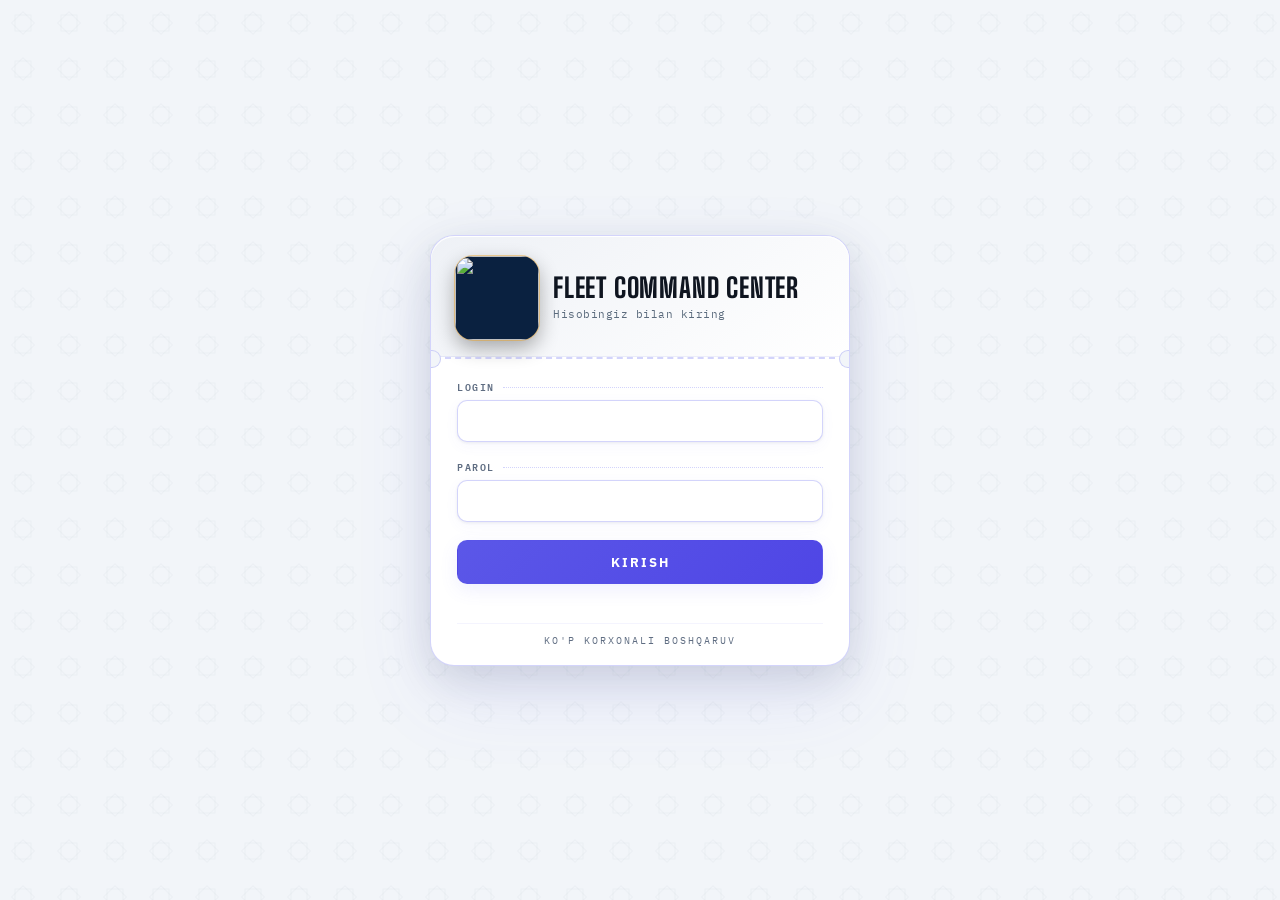
==== commit ea9eaaf8: "Bot & Dashboard: jonli faoliyat tasmasi, foydalanuvchilar harakatlari auditi, grafik tasdiqlash va h" ====
--- a/bm_automation/app/dashboard/web/index.html
+++ b/bm_automation/app/dashboard/web/index.html
@@ -4,8 +4,9 @@
 <meta charset="utf-8">
 <meta name="viewport" content="width=device-width, initial-scale=1">
 <title>BM Fleet Command Center — Jo'nash taxtasi</title>
-<link rel="icon" href="/favicon.ico?v=2" sizes="any">
-<link rel="apple-touch-icon" href="/favicon.ico?v=2">
+<link rel="icon" href="/favicon.ico?v=3" sizes="any">
+<link rel="icon" type="image/png" href="/logo-mark.png?v=3">
+<link rel="apple-touch-icon" href="/apple-touch-icon.png?v=3">
 <link rel="preconnect" href="https://fonts.googleapis.com">
 <link rel="preconnect" href="https://fonts.gstatic.com" crossorigin>
 <link href="https://fonts.googleapis.com/css2?family=Inter:wght@400;500;600;700;800;900&family=JetBrains+Mono:wght@400;500;600;700&family=Big+Shoulders+Display:wght@700;800;900&family=IBM+Plex+Mono:wght@400;500;600&family=IBM+Plex+Sans:wght@400;500;600&display=swap" rel="stylesheet" media="print" onload="this.media='all'">
@@ -1101,6 +1102,10 @@
 body.auth-checking .auth-spinner { display: block; }
 body.auth-locked .app, body.auth-checking .app { display: none !important; }
 @keyframes bm-authspin { to { transform: rotate(360deg); } }
+/* Majburiy MFA sozlash: login kartasi o'rniga alohida karta ko'rsatiladi. */
+body.mfa-forcing #login-auth-card { display: none !important; }
+body.mfa-forcing #mfa-force-card { display: block !important; }
+body.mfa-forcing .auth-spinner { display: none !important; }
 /* --- Kirish kartasi: "Yo'l varaqasi" (waybill) — Glassmorphism 2026 --- */
 .auth-card { width: min(420px, 100%); position: relative; overflow: hidden; background: var(--bg-glass); border: 1px solid var(--line-strong); border-radius: var(--radius-lg); text-align: left; box-shadow: var(--shadow-lg); padding-bottom: 18px; backdrop-filter: blur(20px); -webkit-backdrop-filter: blur(20px); }
 .auth-card::before { content: ""; position: absolute; inset: 0; border-radius: inherit; pointer-events: none; box-shadow: inset 0 1px 0 rgba(255,255,255,.08), inset 0 -1px 0 rgba(0,0,0,.1); }
@@ -1243,10 +1248,7 @@
   .cb-toggle:focus-visible { outline: 2px solid var(--amber); outline-offset: 2px; }
 </style>
 <style id="bm-rail-2026-10">
-  /* ===== IKONKA RAIL (2026-10) =====
-     ≥621px: yupqa 76px rail; brend bosilsa to'liq menyu (body.rail-open).
-     ≤620px: 5 tabli pastki panel (4 sahifa + "Yana" → to'liq menyu/drawer).
-     "Sahifa izlash" filtri to'liq menyu ichida (rail-open yoki mobil drawer). */
+  /* Planshetda rail, katta ekranda nomlari ochiq menyu. */
   #rail-tip { position: fixed; z-index: 90; pointer-events: none; opacity: 0; transform: translateY(-50%);
     transition: opacity .12s ease; background: var(--bg-raised); border: 1px solid var(--line);
     color: var(--ink); font-size: 12px; padding: 7px 11px; border-radius: 9px;
@@ -1279,8 +1281,7 @@
   /* filtr natijasi — barcha rejimlarda mos kelmaganlar yashiriladi */
   .nav-filtered-out { display: none !important; }
 
-  /* -- desktop/planshet (≥621px): yupqa ikonka rail -- */
-  @media(min-width:621px){
+  @media(min-width:621px) and (max-width:1100px){
     .app { grid-template-columns: 76px minmax(0,1fr); }
     .sidebar { padding: 14px 10px; overflow: hidden; }
     .side-brand { justify-content: center; gap: 0; padding: 2px 0 10px; cursor: pointer; }
@@ -1322,6 +1323,45 @@
     body.rail-open .nav-badge { position: static; margin-left: auto; box-shadow: none; }
   }
 
+  @media(min-width:1101px){
+    .app { grid-template-columns: 244px minmax(0,1fr); }
+    .sidebar { padding: 20px 12px 12px; background-image: none; overflow: hidden; }
+    .side-brand { justify-content: flex-start; gap: 10px; padding: 0 8px 18px; cursor: pointer; }
+    .side-brand > div:last-child { display: block; }
+    .nav-filter { display: block; }
+    .nav-filter input { min-height: 44px; font-family: var(--font-ui); font-size: 13px; }
+    #main-nav.side-nav { flex: 1 1 auto; min-height: 0; overflow-y: auto; overflow-x: hidden; gap: 8px; }
+    .nav-group { flex: 0 0 auto; }
+    .nav-group-head { display: flex; min-height: 44px; padding: 8px 12px; }
+    .nav-group-items { flex-direction: column; padding: 2px 0 6px; }
+    .nav-group:not(.open) > .nav-group-items { display: none !important; }
+    .nav-group.open > .nav-group-items { display: flex !important; }
+    .side-nav a { justify-content: flex-start; gap: 10px; min-height: 44px; padding: 10px 12px; font-family: var(--font-ui); font-size: 13px; }
+    .side-nav a span:not(.nav-dot) { display: inline; }
+    .side-nav a.active::after { display: none; }
+    .side-nav a.active { background: var(--accent-soft); box-shadow: inset 3px 0 var(--accent); }
+    .nav-badge { position: static; margin-left: auto; box-shadow: none; }
+    .live-box small { display: block; }
+  }
+  .billing-actions { display: flex; gap: 8px; flex-wrap: wrap; }
+  .billing-actions .button, .billing-dialog .button { min-height: 44px; }
+  .billing-dialog { width: min(640px, calc(100vw - 32px)); max-height: calc(100dvh - 32px); padding: 24px;
+    overflow-y: auto; overscroll-behavior: contain;
+    border: 1px solid var(--line-strong); border-radius: var(--radius-lg); background: var(--bg-panel); color: var(--ink); box-shadow: var(--shadow-lg); }
+  .billing-dialog::backdrop { background: var(--topbar-bg); }
+  .billing-dialog h2 { margin: 0 0 8px; }
+  .billing-dialog p { color: var(--muted); font-size: 13px; line-height: 1.6; }
+  .billing-fields { display: grid; grid-template-columns: repeat(2, minmax(0, 1fr)); gap: 16px; margin: 20px 0; }
+  .billing-fields label { min-width: 0; display: flex; flex-direction: column; gap: 6px; font-size: 13px; }
+  .billing-fields .input, .billing-fields .select { width: 100%; min-width: 0; min-height: 44px; font-size: 14px; }
+  .billing-feedback { min-height: 24px; margin: 12px 0; color: var(--alert-text); font-size: 13px; }
+  #billing-message { padding: 0 18px 10px; color: var(--teal-text); }
+  #billing-body .tbl { min-width: 880px; }
+  @media(max-width:620px){
+    .billing-dialog { padding: 18px; }
+    .billing-fields { grid-template-columns: 1fr; gap: 12px; }
+    .billing-fields .input, .billing-fields .select { font-size: 16px; }
+  }
   /* -- mobil (≤620px): 5 tabli pastki panel -- */
   @media(max-width:620px){
     .nav-group { display: contents !important; }
@@ -1422,6 +1462,16 @@
   .driver-modal-head .icon-button { flex-shrink: 0 !important; }
   .driver-modal-title { font-size: 20px !important; line-height: 1.2 !important; }
 }
+
+/* ---- Brend logotipi (2026-11): BM BRUTTO ----
+   Logotipning o'z to'q ko'k foni bor, shuning uchun badge fon va
+   gradient o'chiriladi; tilla rang kontur ikkala temada ham ajratib turadi. */
+.brand-mark.brand-logo { display: block; padding: 0; object-fit: cover; background: #0a2140; border-radius: 12px; box-shadow: 0 0 0 1px rgba(245,158,11,.4), 0 4px 12px rgba(0,0,0,.32); }
+.auth-mark.auth-logo { display: block; width: 84px; height: 84px; padding: 0; object-fit: cover; background: #0a2140; border-radius: 18px; box-shadow: 0 0 0 1px rgba(245,158,11,.4), 0 8px 20px rgba(0,0,0,.32); }
+.topbar-logo { display: none; width: 32px; height: 32px; flex-shrink: 0; object-fit: cover; border-radius: 9px; box-shadow: 0 0 0 1px rgba(245,158,11,.4); }
+@media (max-width: 620px) { .topbar-logo { display: block; } }
+@media (max-width: 620px) { .auth-mark.auth-logo { width: 72px; height: 72px; border-radius: 16px; } }
+@media (max-width: 420px) { .auth-mark.auth-logo { width: 64px; height: 64px; border-radius: 14px; } }
 </style>
 </head>
 <body class="auth-locked auth-checking"><a class="skip-link" href="#main-content">Asosiy kontentga o‘tish</a>
@@ -1429,7 +1479,7 @@
 <div class="app">
   <div class="navbar-overlay" id="navbar-overlay"></div>
   <aside class="sidebar">
-    <div class="side-brand" id="side-brand" role="button" tabindex="0" title="To'liq menyuni ochish" aria-label="To'liq menyuni ochish" aria-expanded="false"><div class="brand-mark">BM</div><div><span class="brand-name">BM COMMAND</span><span class="brand-sub">FLEET OPERATIONS</span></div></div>
+    <div class="side-brand" id="side-brand" role="button" tabindex="0" title="To'liq menyuni ochish" aria-label="To'liq menyuni ochish" aria-expanded="false"><img class="brand-mark brand-logo" src="/logo-mark.png?v=3" alt="" width="42" height="42" decoding="async"><div><span class="brand-name">BM COMMAND</span><span class="brand-sub">FLEET OPERATIONS</span></div></div>
     <div class="orn-divider"><span class="orn"></span></div>
     <div class="nav-filter"><input id="nav-filter" type="text" placeholder="Sahifa izlash…" autocomplete="off" aria-label="Sahifa izlash"></div>
     <nav class="side-nav" id="main-nav">
@@ -1492,6 +1542,7 @@
           <a href="#dusers" data-page="dusers"><i class="nav-ic" data-ic="user-check"></i><span>Panel foydalanuvchilari</span></a>
           <a href="#logs" data-page="logs"><i class="nav-ic" data-ic="terminal"></i><span>Loglar</span></a>
           <a href="#disk" data-page="disk"><i class="nav-ic" data-ic="database"></i><span>Disk</span></a>
+          <a href="#tokens" data-page="tokens"><i class="nav-ic" data-ic="refresh-cw"></i><span>Tokenlar</span></a>
           <a href="#knowledge" data-page="knowledge"><i class="nav-ic" data-ic="book"></i><span>Bilim bazasi</span></a>
           <a href="#settings" data-page="settings"><i class="nav-ic" data-ic="settings"></i><span>Sozlamalar</span></a>
         </div>
@@ -1504,6 +1555,7 @@
   <div class="content">
     <header class="new-topbar">
       <button class="mobile-menu" id="mobile-menu" aria-label="Menu"><i class="ic" data-ic="menu"></i></button>
+      <img class="topbar-logo" src="/logo-mark.png?v=3" alt="" width="32" height="32" decoding="async">
       <div class="top-title"><h1 id="page-title">BM COMMAND</h1><p id="page-subtitle">Fleet Operations Center</p></div>
       <div class="page-breadcrumb" id="page-breadcrumb">OVERVIEW</div>
       <div class="header-live"><span class="live-dot"></span> LIVE</div>
@@ -1550,6 +1602,25 @@
         <div class="page-hero"><div><div class="eyebrow">DISPATCH CENTER</div><h2>Reyslar oqimi</h2><p>Barcha reyslar statuslar bo'yicha: bajarilmoqda, qabul qilindi, kechikmoqda, bekor va nollik.</p></div><div class="page-kicker">LIVE BOARD</div></div>
         <div class="dispatch-summary" id="dispatch-summary"></div>
         <section class="panel full-page-panel"><div class="section-head"><div><div class="eyebrow">STATUS BOARD</div><h2>Dispetcher taxtasi <span class="hint" id="dispatch-hint"></span></h2></div></div><div class="dispatch-board" id="dispatch-board-body"></div></section>
+        <section class="panel full-page-panel" style="margin-top:14px;padding:16px 18px" id="poll-block">
+          <div class="section-head" style="display:flex;justify-content:space-between;align-items:center;flex-wrap:wrap;gap:10px">
+            <div>
+              <div class="eyebrow">TELEGRAM SO'ROVNOMA</div>
+              <h2>📋 Kunlik grafik tasdiqlash <span class="hint" id="poll-hint"></span></h2>
+            </div>
+            <div style="display:flex;gap:8px;align-items:center;flex-wrap:wrap">
+              <input type="date" id="poll-date" class="input" style="width:145px;padding:6px 10px;font-size:12px" onchange="loadGrafikPoll()">
+              <select id="poll-route" class="input" style="width:auto;padding:6px 10px;font-size:12px" onchange="loadGrafikPoll()">
+                <option value="">Barcha yo'nalishlar</option>
+              </select>
+              <button class="button ghost" style="padding:6px 12px;font-size:12px" onclick="loadGrafikPoll()"><i class="ic sm" data-ic="refresh-cw"></i> YANGILASH</button>
+              <button class="button ghost" style="padding:6px 12px;font-size:12px" onclick="swapGrafikFromUI()"><i class="ic sm" data-ic="repeat"></i> ALMASHTIRISH</button>
+              <button class="button" id="poll-send-btn" style="padding:6px 14px;font-size:12px" onclick="sendGrafikPollFromUI()"><i class="ic sm" data-ic="send"></i> GURUHGA YUBORISH</button>
+            </div>
+          </div>
+          <div id="poll-summary-cards" style="display:flex;gap:12px;flex-wrap:wrap;margin:12px 0"></div>
+          <div id="poll-table-wrap" class="new-table-wrap"></div>
+        </section>
       </section>
 
       <section class="page" id="page-routes" data-page-view="routes">
@@ -1574,6 +1645,10 @@
       <section class="page" id="page-vehicles" data-page-view="vehicles">
         <div class="page-hero"><div><div class="eyebrow">FLEET CONTROL</div><h2>Avtobuslar</h2><p>Park holati, reyslar, muammolar va oxirgi faollik.</p></div></div>
         <section class="panel full-page-panel" id="vehicles-block"><div class="section-head"><div><h2>Avtobuslar reyestri <span class="hint" id="vehicles-hint"></span></h2></div><div style="display:flex;gap:8px;align-items:center"><select id="vehicles-route-filter" aria-label="Yo'nalish bo'yicha filtr" class="input" style="width:auto;padding:6px 10px;font-size:12px" onchange="filterVehicles()"><option value="">Barcha yo'nalishlar</option></select></div></div><div id="vehicles-tab"></div></section>
+        <section class="panel" id="vehicle-service-panel" style="margin-top:14px;padding:16px 18px;display:none">
+          <div class="section-head"><div><h2>Yaqin texnik xizmatlar <span class="hint" id="vehicle-service-hint"></span></h2></div></div>
+          <div id="vehicle-service-body"></div>
+        </section>
       </section>
 
       <section class="page" id="page-drivers" data-page-view="drivers">
@@ -1709,7 +1784,17 @@
               <button class="button ghost" id="btn-rej-xls">XLS</button>
               <button class="button ghost" id="btn-rej-csv">CSV</button>
               <button class="button ghost" id="btn-rej-pdf">PDF</button>
-            </div><div id="rej-er"></div></section>
+            </div><div id="rej-er"></div>        </section>
+        <section class="panel">
+          <div class="section-head"><div><div class="eyebrow">REYS INTIZOMI</div><h2>Erta boshlangan reyslar <span class="hint" id="early-hint"></span></h2></div>
+            <div style="display:flex;gap:10px;align-items:center;flex-wrap:wrap">
+              <input class="input" id="rej-early-date" aria-label="Tahlil sanasi" type="date" style="max-width:160px">
+              <button class="button ghost" id="btn-early-refresh">YANGILASH</button>
+            </div>
+          </div>
+          <div id="early-summary"></div>
+          <div style="overflow-x:auto" id="early-body"><div class="empty">Sana tanlanganda BM rejasi va waybill bo'yicha aniq tahlil yuklanadi.</div></div>
+        </section>
         <section class="panel">
           <div class="section-head"><div><h2>Haydovchilar bo'yicha jadval</h2></div></div>
           <div style="overflow-x:auto" id="rejects-body"></div>
@@ -2181,21 +2266,62 @@
       <section class="page" id="page-users" data-page-view="users">
         <div class="page-hero"><div><div class="eyebrow">BOT USERS</div><h2>Telegram bot foydalanuvchilari</h2><p>Bot bilan muloqot qilgan barcha foydalanuvchilar, ularning rollari va faoliyati.</p></div><div class="page-kicker" id="users-kicker">0 foydalanuvchi</div></div>
         <div class="err" id="users-err" style="display:none"></div>
-        <section class="panel" style="margin-bottom:14px">
-          <div class="section-head"><div><div class="eyebrow">GROUP STATS</div><h2>Guruh xabarlari statistikasi</h2></div>
-            <span class="hint" id="group-stats-kicker"></span>
-            <button class="button ghost" style="font-size:12px" onclick="loadGroupStats()">YANGILASH</button>
-          </div>
-          <div id="group-stats-body" style="overflow-x:auto;padding:0 4px 4px"></div>
-        </section>
-        <section class="panel full-page-panel">
-          <div class="section-head"><div><h2>Foydalanuvchilar ro'yxati</h2></div>
-            <div style="display:flex;gap:8px;align-items:center">
-              <input type="text" id="users-search" aria-label="Bot foydalanuvchilaridan qidirish" class="input" style="width:200px;padding:6px 10px;font-size:12px" placeholder="Qidirish (nom, username, haydovchi, telefon)...">
-              <button class="button ghost" id="users-refresh-btn" style="font-size:12px" onclick="loadBotUsers()">YANGILASH</button>
+
+        <!-- Sub-tabs: Foydalanuvchilar / Jonli faoliyat -->
+        <div style="display:flex;gap:8px;margin-bottom:14px;border-bottom:1px solid var(--line);padding-bottom:10px">
+          <button id="btn-tab-users-list" class="button" style="font-size:12px;padding:6px 14px" onclick="setUsersSubTab('list')">&#x1f465; Foydalanuvchilar ro'yxati</button>
+          <button id="btn-tab-users-activity" class="button ghost" style="font-size:12px;padding:6px 14px" onclick="setUsersSubTab('activity')">&#x26a1; Jonli faoliyat tasmasi</button>
+        </div>
+
+        <div id="panel-users-list">
+          <section class="panel" id="group-stats-panel" style="margin-bottom:14px">
+            <div class="section-head"><div><div class="eyebrow">GROUP STATS</div><h2>Guruh xabarlari statistikasi</h2></div>
+              <span class="hint" id="group-stats-kicker"></span>
+              <button class="button ghost" style="font-size:12px" onclick="loadGroupStats()">YANGILASH</button>
+            </div>
+            <div id="group-stats-body" style="overflow-x:auto;padding:0 4px 4px"></div>
+          </section>
+          <section class="panel full-page-panel">
+            <div class="section-head"><div><h2>Foydalanuvchilar ro'yxati</h2></div>
+              <div style="display:flex;gap:8px;align-items:center">
+                <input type="text" id="users-search" aria-label="Bot foydalanuvchilaridan qidirish" class="input" style="width:200px;padding:6px 10px;font-size:12px" placeholder="Qidirish (nom, username, haydovchi, telefon)...">
+                <button class="button ghost" id="users-refresh-btn" style="font-size:12px" onclick="loadBotUsers()">YANGILASH</button>
+              </div>
+            </div>
+            <div id="users-body" style="overflow-x:auto"></div>
+          </section>
+        </div>
+
+        <!-- Jonli faoliyat paneli -->
+        <section class="panel full-page-panel" id="panel-users-activity" style="display:none">
+          <div class="section-head">
+            <div>
+              <div class="eyebrow">AUDIT LOG</div>
+              <h2>Bot faoliyati va harakatlar tasmasi</h2>
+            </div>
+            <div style="display:flex;gap:8px;align-items:center;flex-wrap:wrap">
+              <select id="users-activity-filter" aria-label="Harakat turi bo'yicha filter" class="input" style="padding:6px 10px;font-size:12px" onchange="loadBotActivities()">
+                <option value="">Barcha harakatlar</option>
+                <option value="grafik_confirm">Grafik tasdiqlash</option>
+                <option value="grafik_poll">Grafik so'rov</option>
+                <option value="command">Buyruqlar (/today, /grafik...)</option>
+                <option value="callback">Tugma bosish (callback)</option>
+                <option value="message">Matnli xabar</option>
+                <option value="link">Haydovchi bog'lash</option>
+                <option value="unlink">Bog'lanishni bekor qilish</option>
+                <option value="role_change">Rol o'zgarishi</option>
+              </select>
+              <input type="text" id="users-activity-search" aria-label="Faoliyat qidirish" class="input" style="width:220px;padding:6px 10px;font-size:12px" placeholder="Qidirish (matn, nom, id)..." onkeydown="if(event.key==='Enter')loadBotActivities()">
+              <select id="users-activity-limit" class="input" style="padding:6px 10px;font-size:12px" onchange="loadBotActivities()">
+                <option value="50">50 ta</option>
+                <option value="100" selected>100 ta</option>
+                <option value="200">200 ta</option>
+                <option value="500">500 ta</option>
+              </select>
+              <button class="button ghost" style="font-size:12px" onclick="loadBotActivities()">YANGILASH</button>
             </div>
           </div>
-          <div id="users-body" style="overflow-x:auto"></div>
+          <div id="users-activity-body" style="overflow-x:auto"></div>
         </section>
 
         <!-- User detail modal -->
@@ -2239,6 +2365,12 @@
             <div><label style="display:block;font:10px 'IBM Plex Mono',monospace;color:var(--muted);margin-bottom:4px" for="s-api-pass">PASSWORD (bo'sh = o'zgarmagan)</label><input class="input" data-envkey="BM_PASSWORD" id="s-api-pass" type="password" placeholder="••••••"></div>
             <div><label style="display:block;font:10px 'IBM Plex Mono',monospace;color:var(--muted);margin-bottom:4px">ORGANIZATION</label><div class="input" id="s-api-org" style="cursor:default"></div></div>
           </div>
+        </section>
+        <!-- Kompaniya tokenlari -->
+        <section class="panel" style="margin-bottom:14px">
+          <div class="section-head"><div><div class="eyebrow">BM TOKENS</div><h2>Kompaniya tokenlari</h2></div><div style="display:flex;align-items:center;gap:8px"><span class="hint" id="company-tokens-status"></span><button class="button ghost" style="font-size:10px;padding:4px 10px" onclick="loadCompanyTokens()">YANGILASH</button></div></div>
+          <div style="padding:0 18px 4px"><p class="hint" style="margin:0">Har bir korxona faqat o'z tokeni bilan ishlaydi. Token har 2 soatda avtomatik yangilanadi; muddati tugasa login/parol orqali qayta olinadi.</p></div>
+          <div id="company-tokens-body" style="padding:8px 18px 18px"></div>
         </section>
         <!-- Telegram -->
         <section class="panel" style="margin-bottom:14px">
@@ -2355,6 +2487,21 @@
               </label>
               <span class="hint" id="s-departure-offset-hint">Reys/obed vaqti kelganda yuboriladi.</span>
             </div>
+            <div style="grid-column:1/-1;display:flex;align-items:center;gap:10px;padding-top:6px;border-top:1px solid var(--line);flex-wrap:wrap">
+              <label class="check-field" style="font:600 13px 'Inter',sans-serif;cursor:pointer">
+                <input type="checkbox" id="s-early-start"> Erta qatnov ogohlantirishi
+              </label>
+              <label style="display:flex;align-items:center;gap:6px;font:10px 'IBM Plex Mono',monospace;color:var(--muted)">ERTA
+                <input class="input" id="s-early-start-min" type="number" min="1" max="60" step="1" style="width:70px"> DAQ
+              </label>
+              <label style="display:flex;align-items:center;gap:6px;font:10px 'IBM Plex Mono',monospace;color:var(--muted)">TEKSHIRUV
+                <input class="input" id="s-early-start-interval" type="number" min="5" max="600" step="1" style="width:76px"> SEK
+              </label>
+              <label style="display:flex;align-items:center;gap:6px;font:10px 'IBM Plex Mono',monospace;color:var(--muted)">NATIJA
+                <input class="input" id="s-early-start-followup" type="number" min="0" max="120" step="1" style="width:70px"> DAQ
+              </label>
+              <span class="hint">Qatnov rejadan erta boshlansa korxona guruhiga, haydovchi telefoniga SMS va profiliga xabar darhol yuboriladi (guruh sozlamasidan qat'i nazar — favqulodda istisno). Qatnov tugagach NATIJA daqiqasida BM holati tekshiriladi: qabul qilinsa "Reys qabul qilindi", qilinmasa haydovchi aybi bilan eslatma yuboriladi (0 — tekshirilmaydi).</span>
+            </div>
           </div>
           <div id="global-audit" style="padding:0 18px 14px;font:10px 'IBM Plex Mono',monospace;color:var(--muted);line-height:1.6"></div>
           <div style="padding:0 18px 18px;display:flex;gap:10px;justify-content:flex-end">
@@ -2452,6 +2599,54 @@
           <div id="companies-body" style="padding:0 18px 18px"></div>
         </section>
 
+        <!-- OYLIK TO'LOV — faqat super admin (data-super-only) -->
+        <section class="panel" id="billing-panel" data-super-only="1" style="margin-bottom:14px">
+          <div class="section-head"><div><div class="eyebrow">BILLING</div><h2>Oylik to'lov</h2></div>
+            <div style="display:flex;gap:8px;align-items:center">
+              <span class="pill-status gray" id="billing-summary">—</span>
+              <button class="button ghost" style="font-size:11px;padding:5px 10px" onclick="loadBilling()" title="Ro'yxatni qayta yuklash">YANGILASH</button>
+            </div>
+          </div>
+          <div class="hint" style="padding:0 18px 10px">Har korxonaga oylik narx qo'lda belgilanadi. To'lov: naqd pul, karta yoki hisob raqami (shartnoma asosida). Davr to'liq to'langanda obuna shu oy oxirigacha uzaytiriladi; muddat tugagach 7 kun grace, keyin bloklanadi.</div>
+          <div id="billing-message" role="status"></div>
+          <div class="billing-actions" style="padding:0 18px 14px"><button class="button" onclick="fillBillingPayment()">Yangi to'lov</button></div>
+          <div id="billing-body" aria-live="polite" style="padding:0 18px 14px"></div>
+          <dialog class="billing-dialog" id="billing-payment-dialog" aria-labelledby="bl-title">
+            <form id="billing-payment-form" onsubmit="event.preventDefault();addBillingPayment()">
+              <h2 id="bl-title">Yangi to'lov</h2>
+              <p>To'lovni tuzatish yoki o'chirish obuna muddatini qisqartirmaydi. Muddatni «Obuna va holat» oynasida o'zgartiring.</p>
+              <div class="billing-fields">
+                <label>Korxona *<select class="select" id="bl-company" required><option value="">— tanlang —</option></select></label>
+                <label>To'lov davri *<input class="input" id="bl-period" type="month" required></label>
+                <label>Summa (so'm) *<input class="input" id="bl-amount" type="number" min="0.01" step="0.01" required inputmode="decimal"></label>
+                <label>To'lov usuli<select class="select" id="bl-method" onchange="syncBillingMethod()"><option value="cash">Naqd pul</option><option value="card">Karta</option><option value="bank">Hisob raqami</option></select></label>
+                <label id="bl-contract-wrap">Shartnoma №<input class="input" id="bl-contract" autocomplete="off"></label>
+                <label>Kvitansiya / chek №<input class="input" id="bl-receipt" autocomplete="off"></label>
+                <label>To'lov sanasi *<input class="input" id="bl-paid-on" type="date" required></label>
+                <label>Izoh<input class="input" id="bl-note" autocomplete="off"></label>
+              </div>
+              <p id="bl-hint"></p>
+              <div id="bl-result" class="billing-feedback" role="alert"></div>
+              <div class="billing-actions"><button class="button" id="bl-submit" type="submit">Saqlash</button><button class="button ghost" type="button" onclick="closeBillingDialog('billing-payment-dialog')">Bekor qilish</button></div>
+            </form>
+          </dialog>
+          <dialog class="billing-dialog" id="billing-company-dialog" aria-labelledby="bc-title">
+            <form id="billing-company-form" onsubmit="event.preventDefault();saveBillingCompany()">
+              <h2 id="bc-title">Obuna va holat</h2>
+              <p id="bc-name"></p>
+              <div class="billing-fields">
+                <label>Oylik narx (so'm) *<input class="input" id="bc-price" type="number" min="0" step="0.01" required></label>
+                <label>Har oyning to'lov kuni *<input class="input" id="bc-day" type="number" min="1" max="28" step="1" required></label>
+                <label>Obuna muddati<input class="input" id="bc-expire" type="date"></label>
+                <label>Korxona holati<select class="select" id="bc-status"><option value="active">Faol</option><option value="blocked">Bloklangan</option><option value="suspended">To'xtatilgan</option><option value="inactive">Nofaol</option><option value="expired">Muddati tugagan</option><option value="deleted">O'chirilgan</option></select></label>
+              </div>
+              <p>Faollashtirish muddatni avtomatik uzaytirmaydi. O'chirish ma'lumotlarni saqlaydi, lekin korxona kirishini yopadi. Bo'sh muddat — muddatsiz kirish.</p>
+              <div id="bc-result" class="billing-feedback" role="alert"></div>
+              <div class="billing-actions"><button class="button" type="submit">Saqlash</button><button class="button ghost" type="button" onclick="closeBillingDialog('billing-company-dialog')">Bekor qilish</button></div>
+            </form>
+          </dialog>
+        </section>
+
         <!-- KUNLIK KM QAYDI — faqat super admin (data-super-only) -->
         <section class="panel" id="km-panel" data-super-only="1" style="margin-bottom:14px">
           <div class="section-head"><div><div class="eyebrow">SUPER ADMIN</div><h2>Kunlik km qaydi</h2></div>
@@ -2475,6 +2670,21 @@
             </div>
             <div id="km-body"></div>
           </div>
+        </section>
+      </section>
+
+      <!-- === KOMPANIYA TOKENLARI === -->
+      <section class="page" id="page-tokens" data-page-view="tokens">
+        <div class="page-hero"><div><div class="eyebrow">BM TOKENS</div><h2>Kompaniya tokenlari</h2><p>Har bir korxona faqat o'z tokeni bilan ishlaydi. Token har 2 soatda avtomatik yangilanadi; muddati tugasa korxonaning login/paroli bilan qayta olinadi. Bu sahifada oxirgi muvaffaqiyatli refresh va xatolar ko'rinadi.</p></div><span class="page-kicker" id="tokens-kicker">YUKLANMOQDA…</span></div>
+        <div class="err" id="tokens-err" role="alert" style="display:none"></div>
+        <div style="display:grid;grid-template-columns:repeat(auto-fit,minmax(170px,1fr));gap:12px;margin-bottom:14px" id="tokens-kpis"></div>
+        <section class="panel" style="margin-bottom:14px">
+          <div class="section-head"><div><div class="eyebrow">AVTOMATIK REFRESH</div><h2>Yangilash jadvali</h2></div><div style="display:flex;gap:8px;align-items:center;flex-wrap:wrap"><span class="hint" id="tokens-schedule"></span><button class="button" id="tokens-refresh-all" type="button" onclick="refreshAllCompanyTokens()">BARCHASINI YANGILASH</button></div></div>
+          <div style="padding:0 18px 18px"><p class="hint" style="margin:0">Har juft soatda <code>bm-token-refresh.timer</code> ishlaydi va har bir korxonaning tokenini o'z kredensiallari bilan yangilaydi. Qo'lda yangilash ham faqat o'sha korxonaning login/parolidan foydalanadi — boshqa kompaniya tokeni ishlatilmaydi. Qayta login kerak bo'lsa bir necha daqiqa vaqt olishi mumkin.</p></div>
+        </section>
+        <section class="panel">
+          <div class="section-head"><div><div class="eyebrow">HOLAT</div><h2>Korxonalar</h2></div><span class="hint" id="tokens-status" aria-live="polite"></span></div>
+          <div id="tokens-body" style="padding:8px 18px 18px"></div>
         </section>
       </section>
 
@@ -2654,9 +2864,9 @@
 </dialog>
 
 <div class="auth-overlay" id="auth-overlay" role="dialog" aria-modal="true" aria-labelledby="auth-title">
-  <div class="auth-card">
+  <div class="auth-card" id="login-auth-card">
     <div class="wb-head">
-      <div class="auth-mark" aria-hidden="true">BM</div>
+      <img class="auth-mark auth-logo" src="/logo.png?v=3" alt="" width="84" height="84" decoding="async">
       <div class="wb-head-txt">
         <div class="auth-title" id="auth-title">Fleet Command Center</div>
         <p class="auth-sub">Hisobingiz bilan kiring</p>
@@ -2676,6 +2886,32 @@
       <div class="auth-err" id="login-err" role="alert"></div>
     </div>
     <div class="auth-foot" id="auth-foot">KO'P KORXONALI BOSHQARUV</div>
+  </div>
+  <div class="auth-card" id="mfa-force-card" style="display:none">
+    <div class="wb-head">
+      <img class="auth-mark auth-logo" src="/logo.png?v=3" alt="" width="84" height="84" decoding="async">
+      <div class="wb-head-txt">
+        <div class="auth-title">Ikki bosqichli himoya</div>
+        <p class="auth-sub">Super-admin uchun MFA sozlash majburiy</p>
+      </div>
+    </div>
+    <div class="wb-perf" aria-hidden="true"></div>
+    <div class="wb-body">
+      <p class="muted" style="font:12px 'IBM Plex Mono',monospace;margin:0 0 10px">Davom etish uchun parolingizni tasdiqlab, telefon ilovasidagi 6 xonali kod bilan TOTP ni yoqing.</p>
+      <label class="wb-lb" for="mfa-force-pass">JORIY PAROL</label>
+      <input type="password" id="mfa-force-pass" class="input" autocomplete="current-password">
+      <button class="button auth-btn" id="mfa-force-start">SOZLASHNI BOSHLASH</button>
+      <div id="mfa-force-setup" style="display:none;margin-top:12px">
+        <label class="wb-lb">SIR (ilovaga qo'shing)</label>
+        <div class="input" id="mfa-force-secret" style="font-family:'IBM Plex Mono',monospace;font-size:12px;word-break:break-all;cursor:text"></div>
+        <div style="margin:8px 0"><a href="#" id="mfa-force-link" style="font:11px 'IBM Plex Mono',monospace;color:#38bdf8" target="_blank" rel="noopener">otpauth havolasini ochish</a></div>
+        <label class="wb-lb" for="mfa-force-code">ILOVADAGI KOD</label>
+        <input type="text" id="mfa-force-code" class="input" inputmode="numeric" maxlength="6" autocomplete="one-time-code" spellcheck="false" placeholder="123456">
+        <button class="button auth-btn" id="mfa-force-enable">TASDIQLASH</button>
+      </div>
+      <div class="auth-err" id="mfa-force-msg" role="alert"></div>
+    </div>
+    <div class="auth-foot">XAVFSIZLIK TALABI</div>
   </div>
   <div class="auth-spinner" aria-hidden="true"></div>
 </div>
@@ -2850,8 +3086,8 @@
   overview:1, dispatch:1, routes:1, vehicles:1, drivers:2, appeals:1,
   alerts:1, performance:1, 'top-performance':2, electricity:2, rejects:2,
   brutto:2, tariffs:2, insights:4, audit:3, myai:4, gps:1, video:1,
-  sms:3, admin:4, logs:4, disk:4, documents:3, users:4, settings:4,
-  dusers:2, knowledge:4
+  sms:3, admin:4, logs:4, disk:4, documents:3, users:1, settings:4,
+  dusers:2, knowledge:4, tokens:4
 };
 const ROLE_LABEL = {VIEWER:"Kuzatuvchi", DISPATCHER:"Dispetcher",
   MANAGER:"Menejer", DIRECTOR:"Rahbar", ADMIN:"Admin"};
@@ -2866,7 +3102,7 @@
   video:"Video", sms:"SMS", admin:"Admin panel", logs:"Loglar",
   disk:"Disk", documents:"Hujjatlar", users:"Bot foydalanuvchilari",
   settings:"Sozlamalar", dusers:"Panel foydalanuvchilari",
-  knowledge:"Bilim bazasi"
+  knowledge:"Bilim bazasi", tokens:"Tokenlar"
 };
 /* Faqat tizim egasiga (super) ko'rinadigan bo'limlar — boshqa hech kim
    (ADMIN ham) ko'rmaydi; server ham `/api/knowledge` ni 403 bilan to'sadi. */
@@ -3223,6 +3459,202 @@
   const mainBoard = document.getElementById("board-body");
   if(mainBoard) mainBoard.innerHTML = html;
   renderDispatchBoard(d);
+  loadGrafikPoll();
+}
+
+/* ------------------------------------------------ grafik poll */
+async function loadGrafikPoll() {
+  const dateInput = document.getElementById("poll-date");
+  if (!dateInput) return;
+  if (!dateInput.value) {
+    const now = new Date();
+    if (now.getHours() >= 17) now.setDate(now.getDate() + 1);
+    dateInput.value = now.toISOString().slice(0, 10);
+  }
+  const dStr = dateInput.value;
+  const routeSelect = document.getElementById("poll-route");
+  const rid = routeSelect ? routeSelect.value : "";
+
+  if (routeSelect && routeSelect.options.length <= 1 && state.lastData && state.lastData.routes) {
+    state.lastData.routes.forEach(r => {
+      const opt = document.createElement("option");
+      opt.value = r.route_id || r.id || "";
+      opt.textContent = r.name || r.route_name || opt.value;
+      routeSelect.appendChild(opt);
+    });
+  }
+
+  const wrap = document.getElementById("poll-table-wrap");
+  const summaryCards = document.getElementById("poll-summary-cards");
+  const hint = document.getElementById("poll-hint");
+  if (wrap && !wrap.dataset.loaded) {
+    wrap.innerHTML = '<div class="panel-loading"><div class="sk sk-row w100"></div><div class="sk sk-row w100"></div></div>';
+  }
+
+  try {
+    const qs = new URLSearchParams({ date: dStr });
+    if (rid) qs.set("routeVariantId", rid);
+    const res = await fetch("/api/grafik-poll?" + qs.toString());
+    if (!res.ok) throw new Error("HTTP " + res.status);
+    const data = await res.json();
+
+    const polls = data.polls || (data.poll_id ? [data] : []);
+    let totalGraphs = 0, totalConfirmed = 0;
+
+    if (summaryCards) {
+      if (!polls.length) {
+        summaryCards.innerHTML = '<div class="empty" style="padding:10px">Ushbu kunga grafik so\'rovnomasi topilmadi.</div>';
+      } else {
+        summaryCards.innerHTML = polls.map(p => {
+          const tot = p.total || (p.items ? p.items.length : 0);
+          const conf = p.confirmed || (p.items ? p.items.filter(x => x.confirmed).length : 0);
+          const pct = tot > 0 ? Math.round(conf / tot * 100) : 0;
+          totalGraphs += tot;
+          totalConfirmed += conf;
+          const cls = pct === 100 ? "green" : (conf > 0 ? "blue" : "gray");
+          return `<div class="dispatch-stat ${cls}">
+            <span class="ds-ic" data-ic="check-circle"></span>
+            <div>
+              <b>${conf} / ${tot} ta (${pct}%)</b>
+              <small>${esc(p.route_name || p.route_id || "")}</small>
+            </div>
+          </div>`;
+        }).join("");
+        _initKpiIcons(summaryCards);
+      }
+    }
+
+    if (hint) {
+      hint.textContent = dStr + " · Jami: " + totalConfirmed + "/" + totalGraphs + " ta tasdiqlandi";
+    }
+
+    if (wrap) {
+      const allItems = [];
+      polls.forEach(p => {
+        (p.items || []).forEach(it => {
+          allItems.push(Object.assign({}, it, { route_name: p.route_name || p.route_id }));
+        });
+      });
+
+      if (!allItems.length) {
+        wrap.innerHTML = '<div class="empty">Grafiklar topilmadi. BM saytidan hali e\'lon qilinmagan bo\'lishi mumkin.</div>';
+        return;
+      }
+
+      const rows = allItems.map((it, i) => {
+        const isConf = Boolean(it.confirmed);
+        const statusBadge = isConf
+          ? '<span class="badge green" style="font-size:11px">🟢 Tasdiqlangan</span>'
+          : '<span class="badge gray" style="font-size:11px">⏳ Kutilmoqda</span>';
+        const byWho = isConf
+          ? (esc(it.confirmed_by_name || "Haydovchi") + (it.confirmed_by_user ? ' <small class="muted">(@' + esc(it.confirmed_by_user) + ')</small>' : ''))
+          : '<span class="muted">—</span>';
+        const byTime = isConf && it.confirmed_at
+          ? '<b class="mono" style="color:var(--c-green)">' + esc(it.confirmed_at) + '</b>'
+          : '<span class="muted">—</span>';
+
+        return '<tr>' +
+          '<td class="mono muted">' + (i + 1) + '</td>' +
+          '<td><b>' + esc(it.route_name || "") + '</b></td>' +
+          '<td><span class="mono" style="font-weight:700">Grafik ' + esc(it.graph || "-") + '</span></td>' +
+          '<td><code class="mono">' + esc(it.plate || "-") + '</code></td>' +
+          '<td class="mono">' + esc(it.start_time || "--:--") + '</td>' +
+          '<td>' + esc(it.driver_name || "Haydovchi") + '</td>' +
+          '<td>' + statusBadge + '</td>' +
+          '<td>' + byTime + '</td>' +
+          '<td>' + byWho + '</td>' +
+        '</tr>';
+      }).join("");
+
+      wrap.innerHTML = '<div style="overflow-x:auto">' +
+        '<table class="board">' +
+          '<thead>' +
+            '<tr>' +
+              '<th>#</th>' +
+              '<th>Yo\'nalish</th>' +
+              '<th>Grafik</th>' +
+              '<th>Avtobus</th>' +
+              '<th>Chiqish vaqti</th>' +
+              '<th>Haydovchi</th>' +
+              '<th>Holat</th>' +
+              '<th>Tasdiqlagan vaqt</th>' +
+              '<th>Telegram tasdig\'i</th>' +
+            '</tr>' +
+          '</thead>' +
+          '<tbody>' + rows + '</tbody>' +
+        '</table>' +
+      '</div>';
+      wrap.dataset.loaded = "1";
+    }
+  } catch (err) {
+    console.error("loadGrafikPoll error:", err);
+    if (wrap) wrap.innerHTML = '<div class="empty err">Xatolik yuz berdi: ' + esc(err.message) + '</div>';
+  }
+}
+
+async function sendGrafikPollFromUI() {
+  const dateInput = document.getElementById("poll-date");
+  const dStr = dateInput ? dateInput.value : "";
+  const routeSelect = document.getElementById("poll-route");
+  const rid = routeSelect ? routeSelect.value : "";
+
+  if (!confirm((dStr || "Tanlangan sana") + " uchun Telegram guruh(lar)ga so'rovnoma yuborilsinmi?")) {
+    return;
+  }
+
+  const btn = document.getElementById("poll-send-btn");
+  if (btn) { btn.disabled = true; btn.textContent = "Yuborilmoqda..."; }
+
+  try {
+    const res = await fetch("/api/grafik-poll/send", {
+      method: "POST",
+      headers: { "Content-Type": "application/json" },
+      body: JSON.stringify({ date: dStr, routeVariantId: rid }),
+    });
+    const data = await res.json();
+    if (!res.ok) throw new Error(data.detail || "Xatolik yuz berdi");
+
+    const sentSum = (data.results || []).reduce((acc, x) => acc + (x.sent || 0), 0);
+    alert("✅ So'rovnoma guruh(lar)ga muvaffaqiyatli yuborildi!\nJami yuborilgan: " + sentSum + " ta guruh.");
+    loadGrafikPoll();
+  } catch (err) {
+    alert("Xatolik: " + err.message);
+  } finally {
+    if (btn) {
+      btn.disabled = false;
+      btn.innerHTML = '<i class="ic sm" data-ic="send"></i> GURUHGA YUBORISH';
+      _initKpiIcons(btn);
+    }
+  }
+}
+
+async function swapGrafikFromUI() {
+  const routeSelect = document.getElementById("poll-route");
+  const rid = routeSelect ? routeSelect.value : "";
+  if (!rid) {
+    alert("Iltimos, avval yo'nalishni tanlang!");
+    return;
+  }
+  const g1 = prompt("1-grafik raqamini kiriting (masalan: 1 yoki P1):");
+  if (!g1) return;
+  const g2 = prompt("2-grafik raqamini kiriting (masalan: 2 yoki P2):");
+  if (!g2) return;
+  const dateInput = document.getElementById("poll-date");
+  const dStr = dateInput ? dateInput.value : "";
+
+  try {
+    const res = await fetch("/api/grafik-poll/swap", {
+      method: "POST",
+      headers: { "Content-Type": "application/json" },
+      body: JSON.stringify({ routeVariantId: rid, date: dStr, graph1: g1, graph2: g2 }),
+    });
+    const data = await res.json();
+    if (!res.ok) throw new Error(data.detail || "Xatolik yuz berdi");
+    alert("✅ Grafiklar muvaffaqiyatli almashtirildi!\n" + data.graph1 + ": " + data.driver1 + "\n" + data.graph2 + ": " + data.driver2 + "\n\nGuruhdagi so'rovnoma yangilandi.");
+    loadGrafikPoll();
+  } catch (err) {
+    alert("Xatolik: " + err.message);
+  }
 }
 
 /* ------------------------------------------------ problems */
@@ -3391,6 +3823,8 @@
   state._vehiclesAll = d.vehicles || [];
   _populateVehicleRouteFilter(state._vehiclesAll);
   _renderVehicleTable(state._vehiclesAll);
+  const pv = document.getElementById("page-vehicles");
+  if (pv && pv.classList.contains("active-page")) loadVehicleService();
 }
 function _populateVehicleRouteFilter(vehicles) {
   const sel = document.getElementById("vehicles-route-filter");
@@ -3408,6 +3842,7 @@
   const rid = document.getElementById("vehicles-route-filter").value;
   const all = state._vehiclesAll || [];
   _renderVehicleTable(rid ? all.filter(v => v.route_id === rid) : all);
+  loadVehicleService();
 }
 function _renderVehicleTable(vehicles) {
   let h = '<div style="overflow-x:auto"><table class="registry"><thead><tr>';
@@ -3639,7 +4074,7 @@
       <div><div id="driver-dialog-title" class="driver-modal-title">${esc(d.name || did)}</div>
       <div class="driver-modal-meta">Haydovchi ID: ${esc(did)} · ${d.blacklisted ? '<i class="ic sm" style="margin:0 4px 0 0">' + featherIcon("slash") + '</i>Qora ro\'yxatda' : "● Faol profil"}</div></div></div>
       <div style="display:flex;align-items:center;gap:8px">
-        <button class="button ghost" id="driver-bm-sync" title="Jins, JSHSHR, telefon, guvohnoma va rasmni saytdan (BM) yangilash" style="font-size:11px;padding:6px 10px">BM'DAN TO'LDIRISH</button>
+        <button class="button ghost" id="driver-bm-sync" title="Jins, guvohnoma va rasmni BM'dan to'ldiradi. Telefon va JSHSHR qo'lda kiritilgan bo'lsa o'zgartirilmaydi." style="font-size:11px;padding:6px 10px">BM'DAN TO'LDIRISH</button>
         <button class="icon-button" id="driver-download" title="Shaxsiy kartani yuklab olish (XLSX)" aria-label="Kartani yuklab olish">${featherIcon("download")}</button>
         <button class="icon-button" id="driver-close" aria-label="Yopish">${featherIcon("x")}</button>
       </div></div>
@@ -3650,7 +4085,7 @@
         <div class="driver-months">${monthChips || '<span class="driver-sub">Hozircha ish qaydlari yo\'q.</span>'}</div>
       </section>
       <form id="driver-profile-form">
-        <section class="form-panel"><h3>Profil va ish sozlamalari</h3><div class="form-grid">
+        <section class="form-panel"><h3>Profil va ish sozlamalari <span class="hint">telefon va JSHSHR qo'lda kiritiladi — BM sinxroni ularni o'zgartirmaydi</span></h3><div class="form-grid">
           ${inputField("F.I.SH.", "full_name", d.name || "")}
           ${inputField("Telefon", "phone", profileValue(p, "phone"))}
           ${inputField("STIR", "tin", profileValue(p, "tin"))}
@@ -4156,13 +4591,86 @@
     if (!r.ok) throw new Error('HTTP ' + r.status);
     const d = await r.json();
     if (!d.ok) throw new Error(d.error || 'Topilmadi');
-    renderVehicleDialog(d);
+    const svc = await _fetchVehicleService(vehicleId);
+    renderVehicleDialog(d, svc);
   } catch(e) {
     content.innerHTML = '<div style="padding:20px"><div class="err">' + esc(e.message) + '</div><div style="margin-top:12px;text-align:right"><button class="button ghost" onclick="document.getElementById(\'vehicle-dialog\').close()">Yopish</button></div></div>';
   }
 }
 
-function renderVehicleDialog(d) {
+async function _fetchVehicleService(vehicleId) {
+  try {
+    const r = await bmFetch('/api/vehicles/' + encodeURIComponent(vehicleId) + '/service', {headers: bmAuthHeaders()});
+    if (!r.ok) return null;
+    const d = await r.json();
+    return d && d.ok ? d : null;
+  } catch (e) { return null; }
+}
+
+function _serviceWhenText(it) {
+  const days = Number(it.days_left) || 0;
+  const km = Number(it.km_left) || 0;
+  const parts = [];
+  if (it.next_service_date) {
+    if (days < 0) parts.push(Math.abs(days) + " kun o'tdi");
+    else if (days === 0) parts.push("bugun");
+    else parts.push(days + " kun qoldi");
+  }
+  if (!it.next_service_date && km) parts.push(Math.abs(km) + " km " + (km < 0 ? "o'tdi" : "qoldi"));
+  return parts.join(" · ") || "—";
+}
+
+function _serviceStateTag(it) {
+  if (it.state === "overdue") return '<span class="tag alert">MUDDATI O\'TGAN</span>';
+  if (it.state === "due") return '<span class="tag amber">YAQIN</span>';
+  return '<span class="tag">OK</span>';
+}
+
+function _fmtDayUz(raw) {
+  if (!raw) return "—";
+  const m = String(raw).match(/^(\d{4})-(\d{2})-(\d{2})/);
+  return m ? m[3] + "." + m[2] + "." + m[1] : String(raw);
+}
+
+async function loadVehicleService() {
+  const panel = document.getElementById("vehicle-service-panel");
+  const body = document.getElementById("vehicle-service-body");
+  if (!panel || !body) return;
+  if (myRank() < 2) { panel.style.display = "none"; return; }
+  try {
+    const r = await bmFetch("/api/service/upcoming", {headers: bmAuthHeaders()});
+    if (r.status === 401 || r.status === 403) { panel.style.display = "none"; return; }
+    if (!r.ok) throw new Error("HTTP " + r.status);
+    const d = await r.json();
+    const all = (d && d.items) || [];
+    const rid = (document.getElementById("vehicles-route-filter") || {}).value || "";
+    const items = rid ? all.filter(x => x.route_id === rid) : all;
+    panel.style.display = "";
+    const hint = document.getElementById("vehicle-service-hint");
+    if (hint) hint.textContent = items.length ? items.length + " ta avtobus" : "";
+    if (!items.length) {
+      body.innerHTML = '<div class="empty">Yaqin 30 kun / 500 km ichida rejalashtirilgan xizmat yo\'q.</div>';
+      return;
+    }
+    let h = '<div class="driver-history"><table><thead><tr><th>Avtobus</th><th>Yo\'nalish</th><th>Holat</th><th>Muddat</th><th>Tur</th><th></th></tr></thead><tbody>';
+    for (const it of items) {
+      h += '<tr><td><b>' + esc(it.plate_number) + '</b>' + (it.model ? '<div class="driver-sub">' + esc(it.model) + '</div>' : '') + '</td>';
+      h += '<td class="muted">' + esc(it.route_name || it.route_id || '—') + '</td>';
+      h += '<td>' + _serviceStateTag(it) + '</td>';
+      h += '<td class="muted" style="font-size:12px">' + esc(_serviceWhenText(it)) + '</td>';
+      h += '<td class="muted">' + esc(it.service_type || '—') + '</td>';
+      h += '<td><button class="button ghost" data-svc-open="' + esc(it.vehicle_id) + '" style="font-size:11px;padding:4px 8px">OCHISH</button></td></tr>';
+    }
+    h += '</tbody></table></div>';
+    body.innerHTML = h;
+    body.querySelectorAll("[data-svc-open]").forEach(b =>
+      b.addEventListener("click", () => showVehicle(b.dataset.svcOpen)));
+  } catch (e) {
+    panel.style.display = "none";
+  }
+}
+
+function renderVehicleDialog(d, svc) {
   const v = d.vehicle || {};
   const rd = d.route_daily || {};
   const tr = d.trips || {};
@@ -4214,6 +4722,44 @@
     html += '</div>';
   }
 
+  // Texnik xizmat jurnali (MANAGER+; ruxsat bo'lmasa svc=null)
+  if (svc) {
+    const logs = svc.logs || [];
+    const types = svc.types || [];
+    const latestOdo = parseInt(svc.odometer || 0, 10) || 0;
+    html += '<section class="form-panel"><h3>Texnik xizmat jurnali</h3>';
+    if (logs.length) {
+      html += '<div class="driver-history"><table><thead><tr><th>Sana</th><th>Tur</th><th>Odometr</th><th>Narx</th><th>Ustaxona</th><th>Keyingi</th><th>Izoh</th><th></th></tr></thead><tbody>';
+      for (const l of logs) {
+        const next = [l.next_service_date ? _fmtDayUz(l.next_service_date) : "", l.next_service_km ? num(l.next_service_km) + " km" : ""].filter(Boolean).join(" · ") || "—";
+        html += '<tr><td class="mono">' + esc(_fmtDayUz(l.service_date)) + '</td>';
+        html += '<td>' + esc(l.service_type || '—') + '</td>';
+        html += '<td class="mono">' + (l.odometer ? num(l.odometer) + ' km' : '—') + '</td>';
+        html += '<td class="mono">' + (l.cost ? num(l.cost) : '—') + '</td>';
+        html += '<td class="muted">' + esc(l.vendor || '—') + '</td>';
+        html += '<td class="muted" style="font-size:12px">' + esc(next) + '</td>';
+        html += '<td class="muted" style="font-size:12px;max-width:220px" title="' + escAttr(l.note || '') + '">' + esc(l.note || '—') + '</td>';
+        html += '<td><button class="button ghost" data-svc-del="' + esc(String(l.id)) + '" style="font-size:11px;padding:3px 8px;color:var(--alert)">O\'chirish</button></td></tr>';
+      }
+      html += '</tbody></table></div>';
+    } else {
+      html += '<div class="empty" style="margin-bottom:12px">Xizmat yozuvlari hali kiritilmagan.</div>';
+    }
+    html += '<div style="margin-top:12px;display:grid;grid-template-columns:repeat(auto-fit,minmax(150px,1fr));gap:8px">';
+    html += '<div><label style="display:block;font:10px \'IBM Plex Mono\',monospace;color:var(--muted);margin-bottom:4px">SANA</label><input class="input" type="date" id="svc-date"></div>';
+    html += '<div><label style="display:block;font:10px \'IBM Plex Mono\',monospace;color:var(--muted);margin-bottom:4px">TUR</label><select class="input" id="svc-type">' + types.map(t => '<option value="' + escAttr(t) + '">' + esc(t) + '</option>').join('') + '</select></div>';
+    html += '<div><label style="display:block;font:10px \'IBM Plex Mono\',monospace;color:var(--muted);margin-bottom:4px">ODOMETR (KM)</label><input class="input" type="number" min="0" id="svc-odo" value="' + latestOdo + '"></div>';
+    html += '<div><label style="display:block;font:10px \'IBM Plex Mono\',monospace;color:var(--muted);margin-bottom:4px">NARX (SO\'M)</label><input class="input" type="number" min="0" step="0.01" id="svc-cost"></div>';
+    html += '<div><label style="display:block;font:10px \'IBM Plex Mono\',monospace;color:var(--muted);margin-bottom:4px">USTAXONA</label><input class="input" type="text" maxlength="160" id="svc-vendor"></div>';
+    html += '<div><label style="display:block;font:10px \'IBM Plex Mono\',monospace;color:var(--muted);margin-bottom:4px">KEYINGI SANA</label><input class="input" type="date" id="svc-next-date"></div>';
+    html += '<div><label style="display:block;font:10px \'IBM Plex Mono\',monospace;color:var(--muted);margin-bottom:4px">KEYINGI KM</label><input class="input" type="number" min="0" id="svc-next-km"></div>';
+    html += '<div style="grid-column:1/-1"><label style="display:block;font:10px \'IBM Plex Mono\',monospace;color:var(--muted);margin-bottom:4px">IZOH</label><input class="input" type="text" maxlength="1000" id="svc-note"></div>';
+    html += '</div>';
+    html += '<div id="svc-msg" class="hint" style="margin-top:8px"></div>';
+    html += '<div style="margin-top:10px;text-align:right"><button class="button" id="svc-save">XIZMATNI SAQLASH</button></div>';
+    html += '</section>';
+  }
+
   // Bugungi jadval
   if (schedule.length) {
     html += '<section class="form-panel"><h3>Bugungi jadval (' + schedule.length + ' ta reys)</h3>';
@@ -4266,7 +4812,61 @@
 
   content.innerHTML = html;
   document.getElementById('vehicle-close').addEventListener('click', () => dialog.close());
+  if (svc) {
+    const saveBtn = document.getElementById("svc-save");
+    if (saveBtn) saveBtn.addEventListener("click", () => saveVehicleService(v.vehicle_id || d.vehicle_id));
+    content.querySelectorAll("[data-svc-del]").forEach(b =>
+      b.addEventListener("click", () => deleteVehicleService(v.vehicle_id || d.vehicle_id, b.dataset.svcDel)));
+    const dateEl = document.getElementById("svc-date");
+    if (dateEl) dateEl.value = new Date().toISOString().slice(0, 10);
+  }
   if (!dialog.open) dialog.showModal();
+}
+
+async function saveVehicleService(vehicleId) {
+  if (!vehicleId) return;
+  const val = id => { const el = document.getElementById(id); return el ? String(el.value || "").trim() : ""; };
+  const msg = document.getElementById("svc-msg");
+  const say = t => { if (msg) { msg.textContent = t || ""; msg.style.color = t ? "var(--alert)" : ""; } };
+  const payload = {
+    service_date: val("svc-date"),
+    service_type: val("svc-type"),
+    odometer: parseInt(val("svc-odo") || "0", 10) || 0,
+    cost: parseFloat(String(val("svc-cost") || "0").replace(",", ".")) || 0,
+    vendor: val("svc-vendor"),
+    note: val("svc-note"),
+    next_service_date: val("svc-next-date"),
+    next_service_km: parseInt(val("svc-next-km") || "0", 10) || 0,
+  };
+  if (!payload.service_date) { say("Xizmat sanasini kiriting"); return; }
+  if (!payload.service_type) { say("Xizmat turini tanlang"); return; }
+  const btn = document.getElementById("svc-save");
+  if (btn) { btn.disabled = true; btn.textContent = "..."; }
+  try {
+    const d = await postJSON("/api/vehicles/" + encodeURIComponent(vehicleId) + "/service", payload);
+    if (!d || !d.ok) { say((d && (d.error || d.detail)) || "Saqlab bo'lmadi"); return; }
+    await showVehicle(vehicleId);
+    loadVehicleService();
+  } catch (e) {
+    say((e && e.message) || "Xatolik");
+  } finally {
+    if (btn) { btn.disabled = false; btn.textContent = "XIZMATNI SAQLASH"; }
+  }
+}
+
+async function deleteVehicleService(vehicleId, rowId) {
+  if (!vehicleId || !rowId) return;
+  if (!confirm("Bu xizmat yozuvini o'chirasizmi? Amalni qaytarib bo'lmaydi.")) return;
+  try {
+    const r = await bmFetch("/api/vehicles/" + encodeURIComponent(vehicleId) + "/service/" + encodeURIComponent(rowId),
+      {method: "DELETE", headers: bmAuthHeaders()});
+    const d = await r.json().catch(() => ({}));
+    if (!r.ok || d.ok === false) { alert((d && (d.error || d.detail)) || "O'chirib bo'lmadi"); return; }
+    await showVehicle(vehicleId);
+    loadVehicleService();
+  } catch (e) {
+    alert("O'chirib bo'lmadi: " + (e.message || e));
+  }
 }
 
 /* ------------------------------------------------ trend */
@@ -4929,6 +5529,7 @@
   dusers:{title:'Dashboard foydalanuvchilari',subtitle:'Login+parol bilan kiradigan panel foydalanuvchilari — rol va korxona kesimida',crumb:'DASHBOARD USERS'},
   disk:{title:'Disk holati',subtitle:'Papkalar, baza hajmi va 30 kunlik o\'sish tendensiyasi',crumb:'DISK'},
   knowledge:{title:'Bilim bazasi',subtitle:'Qoidalar, sozlamalar, xato jurnali va hisobotlar — Obsidian vault bilan bitta papka',crumb:'KNOWLEDGE BASE'},
+  tokens:{title:'Kompaniya tokenlari',subtitle:'Har bir korxona tokenining holati, oxirgi muvaffaqiyatli refresh va avtomatik yangilanish jadvali',crumb:'BM TOKENS'},
   settings:{title:'Sozlamalar',subtitle:'Tizim konfiguratsiyasi va global sozlamalar',crumb:'SETTINGS'}
 };
 function showPage(name, updateHash=true){
@@ -4943,24 +5544,27 @@
   document.getElementById('page-subtitle').textContent=m.subtitle;
   document.getElementById('page-breadcrumb').textContent=m.crumb;
   if(updateHash) history.replaceState(null,'','#'+(name==='gps'&&_gpsTab!=='gps'?'gps-'+_gpsTab:name));
-  /* GPS sahifasida GLOBAL CONTROL (filtr paneli) kerak emas — iframe butun oynani oladi */
+  /* GPS (iframe butun oynani oladi) va Tokenlar (filtr qo'llanmaydi) sahifalarida
+     GLOBAL CONTROL paneli kerak emas. */
   const cw = document.getElementById('cmd-wrap');
-  if (cw) cw.style.display = (name === 'gps') ? 'none' : '';
+  if (cw) cw.style.display = (name === 'gps' || name === 'tokens') ? 'none' : '';
   if(name==='performance') setTimeout(loadAttendance,40);
-  if(name==='dispatch') renderBoard(state.lastData || {today:{},trips:[]});
+  if(name==='vehicles') loadVehicleService();
+  if(name==='dispatch') { renderBoard(state.lastData || {today:{},trips:[]}); loadGrafikPoll(); }
   if(name==='alerts') renderProblems(state.lastData || {problems:{counts:{},items:{}}});
   if(name==='top-performance' && state.driverDirectory) renderSideDrivers(state.driverDirectory);
   if(name==='audit') document.getElementById('check-block').style.display='block';
   if(name==='insights') loadInsights();
   if(name==='logs') startLogPoll(); else stopLogPoll();
   if(name==='documents') { loadDocTemplates(); loadDocDrivers().then(renderDocDriversFilter); loadDocsList(); }
-  if(name==='users') { loadBotUsers(); loadGroupStats(); }
+  if(name==='users') { if (_currentUsersSubTab === 'activity') loadBotActivities(); else { loadBotUsers(); loadGroupStats(); } }
   if(name==='appeals') loadAppeals();
   if(name==='sms') startSmsPoll(); else stopSmsPoll();
   if(name==='admin') initAdmin();
-  if(name==='settings') { loadSettings(); loadCompanies(); loadEnvSettings(); loadKmPanel(); mfaRefresh(); loadSessions(); }
+  if(name==='settings') { loadSettings(); loadCompanies(); loadCompanyTokens(); loadBilling(); loadEnvSettings(); loadKmPanel(); mfaRefresh(); loadSessions(); }
   if(name==='dusers') loadDashboardUsers();
   if(name==='knowledge'){ loadVault(); vaultGrowStatus(); }
+  if(name==='tokens') loadTokensPage();
   if(name==='disk') loadDisk();
   if(name==='electricity') { bindElectricity(); loadElectricity(); }
   if(name==='rejects') { bindRejects(); loadRejects(); }
@@ -4978,6 +5582,11 @@
 let _vaultCounts = {};
 let _vaultBase = "";
 let _vaultBound = false;
+let _vaultBusy = false, _vaultOpenId = 0, _vaultListId = 0;
+function _vaultSetBusy(busy) {
+  _vaultBusy = busy;
+  ['vault-title','vault-cat','vault-body','vault-save-btn','vault-del-btn'].forEach(id => { const el=document.getElementById(id); if(el) el.disabled=busy; });
+}
 function _vaultInfo(msg){ const el = document.getElementById("vault-info"); if (el) el.textContent = msg || ""; }
 function _vaultFmtBytes(b){
   b = Number(b) || 0;
@@ -4995,6 +5604,7 @@
 function _vaultDirty(){ return _vaultState() !== _vaultBase; }
 function _vaultMarkClean(){ _vaultBase = _vaultState(); }
 function _vaultGuard(){
+  if (_vaultBusy) { _vaultInfo("Saqlash tugashini kuting."); return false; }
   if (!_vaultDirty()) return true;
   return confirm("Saqlanmagan o'zgarishlar bor. Ular yo'qoladi — davom etasizmi?");
 }
@@ -5103,6 +5713,7 @@
 }
 function vaultNew(){
   if (!_vaultGuard()) return;
+  ++_vaultOpenId;
   _vaultSetEditor("", _vaultCat || "Hisobotlar", "", "");
   _vaultInfo("");
 }
@@ -5119,6 +5730,7 @@
   }).join("");
 }
 async function loadVault(cat){
+  const requestId = ++_vaultListId;
   if (cat !== undefined) _vaultCat = cat || "";
   // Grafik ko'rinishi ochiq bo'lsa — ro'yxat bilan birga yangilanadi,
   // aks holda faqat holat kartalari yangilanadi.
@@ -5135,10 +5747,13 @@
       d = await api("/api/knowledge/search?q=" + encodeURIComponent(q));
     } else {
       d = await api("/api/knowledge/list" + (_vaultCat ? "?category=" + encodeURIComponent(_vaultCat) : ""));
-      _vaultCounts = d.counts || {};
-      _vaultChips();
-    }
-    const items = (q ? d.results : d.files) || [];
+      if (requestId !== _vaultListId) return;
+      if (!_vaultCat) _vaultCounts = d.counts || {};
+    }
+    if (requestId !== _vaultListId) return;
+    if (!d.ok) throw new Error(d.error || "Qaydlar yuklanmadi");
+    _vaultChips();
+    const items = ((q ? d.results : d.files) || []).filter(it => !_vaultCat || it.category === _vaultCat);
     if (!items.length) {
       listEl.innerHTML = '<div class="hint">' + (q ? "Hech narsa topilmadi" : "Qaydlar yo'q") + '</div>';
     } else {
@@ -5156,10 +5771,10 @@
       const total = (d.files || []).reduce((s, it) => s + (Number(it.size) || 0), 0);
       _vaultInfo(d.count + " ta qayd · " + _vaultFmtBytes(total));
     } else {
-      _vaultInfo(d.count + " ta natija: «" + q + "»");
+      _vaultInfo(items.length + " ta natija: «" + q + "»");
     }
   } catch (e) {
-    listEl.innerHTML = '<div style="color:var(--danger,#e5484d)">Xato: ' + esc(e.message) + '</div>';
+    if (requestId === _vaultListId) listEl.innerHTML = '<div role="alert">Xato: ' + esc(e.message) + '</div>';
   }
 }
 /* ---- Bilim bazasini avtomatik kengaytirish (knowledge_grow) ----
@@ -5212,8 +5827,10 @@
 }
 async function vaultOpen(path){
   if (!_vaultGuard()) return;
+  const requestId = ++_vaultOpenId, editorState = _vaultState();
   try {
     const d = await api("/api/knowledge/note?path=" + encodeURIComponent(path));
+    if (requestId !== _vaultOpenId || _vaultBusy || editorState !== _vaultState()) return;
     if (!d.ok) throw new Error(d.error || "Fayl o'qilmadi");
     _vaultSetEditor(d.title || "", d.category || "", d.text || "", d.path || path);
     _vaultInfo("Tahrirlash rejimi: " + (d.path || path));
@@ -5224,12 +5841,15 @@
   }
 }
 async function vaultSave(){
+  if (_vaultBusy) return;
   const title = (document.getElementById("vault-title")?.value || "").trim();
   const cat = (document.getElementById("vault-cat")?.value || "").trim();
   const body = (document.getElementById("vault-body")?.value || "");
   if (!title) { _vaultInfo("Sarlavha bo'sh"); return; }
   const btn = document.getElementById("vault-save-btn");
-  if (btn) { btn.disabled = true; btn.textContent = "SAQLANMOQDA..."; }
+  ++_vaultOpenId;
+  _vaultSetBusy(true);
+  if (btn) btn.textContent = "SAQLANMOQDA...";
   try {
     const d = await postJSON("/api/knowledge/note", {
       title: title, category: cat, content: body,
@@ -5246,14 +5866,17 @@
   } catch (e) {
     _vaultInfo("Xato: " + e.message);
   }
-  if (btn) { btn.disabled = false; btn.textContent = "SAQLASH"; }
+  _vaultSetBusy(false);
+  if (btn) btn.textContent = "SAQLASH";
 }
 async function vaultDelete(){
-  if (!_vaultPath) return;
+  if (_vaultBusy || !_vaultPath) return;
   const title = (document.getElementById("vault-title")?.value || _vaultPath).trim();
   if (!confirm("«" + title + "» qaydini butunlay o'chirasizmi? Bu amalni qaytarib bo'lmaydi.")) return;
   const btn = document.getElementById("vault-del-btn");
-  if (btn) { btn.disabled = true; btn.textContent = "O'CHIRILMOQDA..."; }
+  ++_vaultOpenId;
+  _vaultSetBusy(true);
+  if (btn) btn.textContent = "O'CHIRILMOQDA...";
   try {
     const d = await postJSON("/api/knowledge/delete", { path: _vaultPath });
     if (!d.ok) throw new Error(d.error || "O'chirilmadi");
@@ -5263,7 +5886,8 @@
   } catch (e) {
     _vaultInfo("Xato: " + e.message);
   }
-  if (btn) { btn.disabled = false; btn.textContent = "O'CHIRISH"; }
+  _vaultSetBusy(false);
+  if (btn) btn.textContent = "O'CHIRISH";
 }
 /* ---- Grafik holati (tugun/havola/yetim/uzilgan) ----
    Server `/api/knowledge/graph` javobidagi `status` dan qisqa ko'rsatkichlar;
@@ -6260,6 +6884,255 @@
   _sessionsBusy = false;
   if (btn) { btn.disabled = false; btn.textContent = "YANGILASH"; }
 }
+function _tokenStatusMeta(status) {
+  const m = {
+    ok: ["OK", "#34d399", "rgba(52,211,153,.12)", "rgba(52,211,153,.25)"],
+    soon: ["TEZ TUGAYDI", "#f59e0b", "rgba(245,158,11,.1)", "rgba(245,158,11,.25)"],
+    expired: ["MUDDATI TUGAN", "#ef4444", "rgba(239,68,68,.1)", "rgba(239,68,68,.25)"],
+    missing: ["TOKEN YO'Q", "#ef4444", "rgba(239,68,68,.1)", "rgba(239,68,68,.25)"],
+    wrong_company: ["BOSHQA KOMPANIYA", "#ef4444", "rgba(239,68,68,.1)", "rgba(239,68,68,.25)"],
+    no_credentials: ["KREDENSIAL YO'Q", "#94a3b8", "rgba(148,163,184,.1)", "rgba(148,163,184,.25)"]
+  };
+  return m[status] || m.missing;
+}
+function _remainingText(sec) {
+  const n = Math.max(0, parseInt(sec, 10) || 0);
+  if (!n) return "—";
+  const h = Math.floor(n / 3600), m = Math.floor((n % 3600) / 60);
+  return h + " soat " + m + " daq";
+}
+async function loadCompanyTokens() {
+  const body = document.getElementById("company-tokens-body");
+  if (!body) return;
+  const st = document.getElementById("company-tokens-status");
+  try {
+    const d = await api("/api/settings/company-tokens");
+    if (!d.ok) throw new Error(d.error || "Xatolik");
+    const rows = d.companies || [];
+    if (!rows.length) {
+      body.innerHTML = '<div class="empty" style="padding:14px;text-align:center;color:var(--muted)">Kompaniyalar topilmadi</div>';
+      if (st) st.textContent = "";
+      return;
+    }
+    let okCount = 0;
+    let h = '<div style="display:grid;gap:10px">';
+    for (const c of rows) {
+      const meta = _tokenStatusMeta(c.status);
+      if (c.status === "ok") okCount++;
+      const badge = '<span style="display:inline-block;padding:2px 8px;border-radius:6px;font:600 10px \'IBM Plex Mono\',monospace;background:' + meta[2] + ';color:' + meta[1] + ';border:1px solid ' + meta[3] + '">' + meta[0] + '</span>';
+      const pids = (c.profile_ids || []).length ? c.profile_ids.map(x => '<code style="font:10px \'IBM Plex Mono\',monospace;color:var(--muted)">' + esc(x) + '</code>').join(' ') : '<span class="hint">profileId yo\'q</span>';
+      h += '<div style="display:flex;align-items:flex-start;gap:12px;padding:11px 13px;border:1px solid var(--line);border-radius:12px;background:var(--bg-deep)">'
+        + '<div style="flex:1;min-width:0">'
+        + '<div style="display:flex;align-items:center;gap:8px;margin-bottom:4px;flex-wrap:wrap"><b style="font:700 14px \'Big Shoulders Display\',sans-serif;color:var(--ink)">' + esc(c.name) + '</b>' + badge
+        + '<span style="display:inline-block;padding:2px 8px;border-radius:6px;font:600 10px \'IBM Plex Mono\',monospace;background:rgba(96,165,250,.1);color:#60a5fa;border:1px solid rgba(96,165,250,.25)">' + (parseInt(c.route_count, 10) || 0) + ' YO\'NALISH</span></div>'
+        + '<div style="font:11px \'IBM Plex Mono\',monospace;color:var(--muted)">' + (c.username ? esc(c.username) : 'BM login yo\'q') + (c.organization ? ' &middot; ' + esc(c.organization) : '') + '</div>'
+        + '<div style="display:flex;gap:16px;flex-wrap:wrap;margin-top:7px;font:11px \'IBM Plex Mono\',monospace">'
+        + '<span style="color:var(--muted)">OXIRGI REFRESH: <b style="color:var(--ink)">' + _fmtTsShort(c.last_refresh_ts) + '</b></span>'
+        + '<span style="color:var(--muted)">MUDDAT: <b style="color:var(--ink)">' + _fmtTsShort(c.expires_ts) + '</b></span>'
+        + '<span style="color:var(--muted)">QOLDI: <b style="color:' + meta[1] + '">' + _remainingText(c.remaining_s) + '</b></span>'
+        + '</div>'
+        + '<div style="margin-top:7px;display:flex;gap:8px;flex-wrap:wrap">' + pids + '</div>'
+        + '</div></div>';
+    }
+    h += '</div>';
+    body.innerHTML = h;
+    if (st) st.textContent = okCount + '/' + rows.length + ' TAYYOR';
+  } catch (e) {
+    body.innerHTML = '<div class="err" style="display:block;padding:12px">' + esc(e.message) + '</div>';
+  }
+}
+/* ---- Kompaniya tokenlari sahifasi ----
+   Har bir korxona tokenining holati, oxirgi muvaffaqiyatli refresh va
+   qo'lda yangilash. Yangilash faqat korxonaning O'Z kredensiallari bilan
+   bajariladi (server tomonda fail-closed) — token qiymati ko'rsatilmaydi. */
+let _tokensBusy = false;
+let _tokensLast = null;
+const _TOKEN_SEVERITY = {wrong_company:0, expired:1, missing:2, no_credentials:3, soon:4, ok:5};
+
+function _tokenBadge(status) {
+  const meta = _tokenStatusMeta(status);
+  return '<span style="display:inline-block;padding:2px 8px;border-radius:6px;font:600 10px \'IBM Plex Mono\',monospace;background:' + meta[2] + ';color:' + meta[1] + ';border:1px solid ' + meta[3] + '">' + meta[0] + '</span>';
+}
+function _tokenKpiCards(rows, d) {
+  const total = rows.length;
+  const ready = rows.filter(function (r) { return r.status === "ok"; }).length;
+  const soon = rows.filter(function (r) { return r.status === "soon"; }).length;
+  const issue = total - ready;
+  const interval = parseInt(d.refresh_interval_hours, 10) || 2;
+  const nextTs = Number(d.next_run_ts || 0);
+  const now = Math.floor(Date.now() / 1000);
+  const nextFoot = nextTs ? (_remainingText(nextTs - now) + " qoldi") : "jadval noma'lum";
+  const card = function (cls, icon, label, value, vstyle, foot) {
+    return '<div class="kpi ' + cls + '"><div class="kpi-ic" data-ic="' + icon + '"></div>'
+      + '<div class="label">' + label + '</div>'
+      + '<div class="num"' + (vstyle ? ' style="' + vstyle + '"' : '') + '>' + value + '</div>'
+      + '<div class="foot">' + foot + '</div></div>';
+  };
+  return card(issue ? "alert" : "teal", "shield", "TAYYOR",
+              ready + "/" + total, "",
+              issue ? issue + " ta e'tibor talab qiladi" : "barchasi me'yorda")
+    + card(soon ? "amber" : "teal", "clock", "TEZ TUGAYDI", String(soon), "",
+           soon ? "10 daqiqadan kam qoldi" : "muddatli muammo yo'q")
+    + card("", "refresh-cw", "ORALIQ", interval + " soat", "",
+           "avtomatik yangilanish")
+    + card("", "calendar", "KEYINGI",
+           nextTs ? _fmtTsShort(nextTs) : "—", "font-size:17px", nextFoot);
+}
+function _tokenCard(c) {
+  const meta = _tokenStatusMeta(c.status);
+  const lastOkTs = Number(c.last_ok_ts || 0);
+  const attemptTs = Number(c.last_attempt_ts || 0);
+  const errs = parseInt(c.consecutive_errors, 10) || 0;
+  const okRes = c.last_ok_result === "refreshed" ? " · token yangilandi"
+    : c.last_ok_result === "relogin" ? " · qayta login"
+    : c.last_ok_result === "ok" ? " · tekshirildi" : "";
+  const attemptText = attemptTs
+    ? _fmtTsShort(attemptTs) + (c.last_result === "error" ? " · XATO"
+        : (c.last_result === "ok" ? " · muvaffaqiyatli" : ""))
+    : "—";
+  const errBlock = errs > 0 && c.last_error
+    ? '<div style="margin-top:7px;padding:7px 9px;border:1px solid rgba(244,63,94,.3);border-radius:8px;background:rgba(244,63,94,.08);font:11px \'IBM Plex Mono\',monospace;color:var(--alert);word-break:break-word">'
+      + esc(c.last_error) + (errs > 1 ? " (ketma-ket " + errs + " xato)" : "") + '</div>'
+    : "";
+  const pids = (c.profile_ids || []).length
+    ? c.profile_ids.map(function (x) {
+        return '<code style="font:10px \'IBM Plex Mono\',monospace;color:var(--muted)">' + esc(x) + '</code>';
+      }).join(" ")
+    : '<span class="hint">profileId yo\'q</span>';
+  const canRefresh = c.status !== "no_credentials";
+  const orgWarn = c.organization_matches === false
+    ? '<div style="margin-top:5px;font:11px \'IBM Plex Mono\',monospace;color:var(--alert)">Token boshqa kompaniya nomiga olingan: '
+      + esc(c.organization || "noma'lum") + '</div>'
+    : "";
+  return '<div style="display:flex;align-items:flex-start;gap:12px;padding:12px 13px;border:1px solid var(--line);border-radius:12px;background:var(--bg-deep);flex-wrap:wrap">'
+    + '<div style="flex:1;min-width:220px">'
+    + '<div style="display:flex;align-items:center;gap:8px;margin-bottom:4px;flex-wrap:wrap"><b style="font:700 15px \'Big Shoulders Display\',sans-serif;color:var(--ink)">' + esc(c.name) + '</b>' + _tokenBadge(c.status)
+    + '<span style="display:inline-block;padding:2px 8px;border-radius:6px;font:600 10px \'IBM Plex Mono\',monospace;background:rgba(96,165,250,.1);color:#60a5fa;border:1px solid rgba(96,165,250,.25)">' + (parseInt(c.route_count, 10) || 0) + ' YO\'NALISH</span></div>'
+    + '<div style="font:11px \'IBM Plex Mono\',monospace;color:var(--muted)">' + (c.username ? esc(c.username) : 'BM login yo\'q') + (c.organization ? ' &middot; ' + esc(c.organization) : '') + '</div>'
+    + orgWarn
+    + '<div style="display:grid;grid-template-columns:repeat(auto-fit,minmax(190px,1fr));gap:6px 16px;margin-top:8px;font:11px \'IBM Plex Mono\',monospace">'
+    + '<span style="color:var(--muted)">OXIRGI MUVAFFAQIYATLI: <b style="color:var(--ink)">' + (lastOkTs ? _fmtTsShort(lastOkTs) : "hech qachon") + '</b><span style="color:var(--muted)">' + (lastOkTs ? " · " + _ago(lastOkTs) + okRes : "") + '</span></span>'
+    + '<span style="color:var(--muted)">OXIRGI URINISH: <b style="color:var(--ink)">' + attemptText + '</b></span>'
+    + '<span style="color:var(--muted)">TOKEN MUDDATI: <b style="color:var(--ink)">' + _fmtTsShort(c.expires_ts) + '</b></span>'
+    + '<span style="color:var(--muted)">QOLDI: <b style="color:' + meta[1] + '">' + _remainingText(c.remaining_s) + '</b></span>'
+    + '</div>'
+    + '<div style="margin-top:7px;display:flex;gap:8px;flex-wrap:wrap">' + pids + '</div>'
+    + errBlock
+    + '</div>'
+    + '<div style="display:flex;flex-direction:column;gap:6px;align-items:stretch">'
+    + '<button class="button ghost" type="button" data-token-refresh="' + esc(c.name) + '" data-no-cred="' + (canRefresh ? "0" : "1") + '"' + (canRefresh ? "" : " disabled") + ' onclick="refreshCompanyToken(this.dataset.tokenRefresh)">YANGILASH</button>'
+    + '</div></div>';
+}
+function _renderTokensPage(d) {
+  _tokensLast = d;
+  const rows = (d.companies || []).slice().sort(function (a, b) {
+    const sa = _TOKEN_SEVERITY[a.status] === undefined ? 9 : _TOKEN_SEVERITY[a.status];
+    const sb = _TOKEN_SEVERITY[b.status] === undefined ? 9 : _TOKEN_SEVERITY[b.status];
+    if (sa !== sb) return sa - sb;
+    return String(a.name || "").localeCompare(String(b.name || ""));
+  });
+  const kpis = document.getElementById("tokens-kpis");
+  if (kpis) { kpis.innerHTML = _tokenKpiCards(rows, d); _initKpiIcons(kpis); }
+  const body = document.getElementById("tokens-body");
+  if (body) {
+    body.innerHTML = rows.length
+      ? '<div style="display:grid;gap:10px">' + rows.map(_tokenCard).join("") + '</div>'
+      : '<div class="empty" style="padding:14px;text-align:center;color:var(--muted)">Kompaniyalar topilmadi</div>';
+  }
+  const ready = rows.filter(function (r) { return r.status === "ok"; }).length;
+  const issue = rows.length - ready;
+  const kicker = document.getElementById("tokens-kicker");
+  if (kicker) kicker.textContent = ready + "/" + rows.length + " TAYYOR";
+  const st = document.getElementById("tokens-status");
+  if (st) {
+    st.textContent = issue ? issue + " ta kompaniyada muammo" : "Barchasi me'yorda";
+    st.style.color = issue ? "var(--alert)" : "var(--teal)";
+  }
+  const sched = document.getElementById("tokens-schedule");
+  if (sched) {
+    const interval = parseInt(d.refresh_interval_hours, 10) || 2;
+    const nextTs = Number(d.next_run_ts || 0);
+    sched.textContent = "har " + interval + " soatda" + (nextTs ? " · keyingi: " + _fmtTsShort(nextTs) : "");
+  }
+  _setTokensBusy(_tokensBusy);
+}
+function _setTokensBusy(busy) {
+  _tokensBusy = !!busy;
+  const all = document.getElementById("tokens-refresh-all");
+  if (all) {
+    all.disabled = !!busy;
+    all.textContent = busy ? "YANGILANMOQDA…" : "BARCHASINI YANGILASH";
+  }
+  document.querySelectorAll("[data-token-refresh]").forEach(function (b) {
+    b.disabled = !!busy || b.dataset.noCred === "1";
+  });
+}
+async function loadTokensPage() {
+  const body = document.getElementById("tokens-body");
+  const errEl = document.getElementById("tokens-err");
+  if (!body) return;
+  if (errEl) errEl.style.display = "none";
+  body.innerHTML = '<div class="hint" style="padding:10px">Yuklanmoqda…</div>';
+  try {
+    const d = await api("/api/settings/company-tokens");
+    if (!d.ok) throw new Error(d.error || "Xatolik");
+    _renderTokensPage(d);
+  } catch (e) {
+    body.innerHTML = "";
+    if (errEl) { errEl.textContent = e.message; errEl.style.display = "block"; }
+  }
+}
+async function refreshCompanyToken(name) {
+  if (_tokensBusy || !name) return;
+  const errEl = document.getElementById("tokens-err");
+  if (errEl) errEl.style.display = "none";
+  _setTokensBusy(true);
+  try {
+    const d = await postJSON("/api/settings/company-tokens/refresh", {company: name});
+    if (!d.ok) throw new Error(d.error || "Yangilash amalga oshmadi");
+    const res = (d.results || [])[0];
+    if (res && !res.ok) throw new Error(res.error || "Yangilash xatosi");
+    _renderTokensPage(d);
+    const st = document.getElementById("tokens-status");
+    if (st) { st.textContent = name + ": token yangilandi"; st.style.color = "var(--teal)"; }
+  } catch (e) {
+    if (errEl) { errEl.textContent = name + ": " + e.message; errEl.style.display = "block"; }
+    if (_tokensLast) _renderTokensPage(_tokensLast);
+  } finally {
+    _setTokensBusy(false);
+  }
+}
+async function refreshAllCompanyTokens() {
+  if (_tokensBusy) return;
+  const errEl = document.getElementById("tokens-err");
+  if (errEl) errEl.style.display = "none";
+  _setTokensBusy(true);
+  try {
+    const d = await postJSON("/api/settings/company-tokens/refresh", {});
+    if (!d.ok) throw new Error(d.error || "Yangilash amalga oshmadi");
+    const results = d.results || [];
+    const bad = results.filter(function (r) { return !r.ok; });
+    _renderTokensPage(d);
+    const st = document.getElementById("tokens-status");
+    if (bad.length) {
+      if (errEl) {
+        errEl.textContent = bad.length + " kompaniyada xato: " + bad.map(function (r) {
+          return r.name + " (" + (r.error || "xato") + ")";
+        }).join("; ");
+        errEl.style.display = "block";
+      }
+      if (st) { st.textContent = (results.length - bad.length) + "/" + results.length + " yangilandi"; st.style.color = "var(--amber)"; }
+    } else if (st) {
+      st.textContent = "Barcha " + results.length + " kompaniya tokeni yangilandi";
+      st.style.color = "var(--teal)";
+    }
+  } catch (e) {
+    if (errEl) { errEl.textContent = e.message; errEl.style.display = "block"; }
+    if (_tokensLast) _renderTokensPage(_tokensLast);
+  } finally {
+    _setTokensBusy(false);
+  }
+}
 async function loadSettings() {
   const errEl = document.getElementById("settings-err");
   if (errEl) errEl.style.display = "none";
@@ -6296,6 +7169,14 @@
     if (depModeEl) depModeEl.value = _depOffsetMode(depOff);
     if (depMinEl) depMinEl.value = Math.abs(depOff);
     departureOffsetModeUI();
+    const earlyOn = document.getElementById("s-early-start");
+    if (earlyOn) earlyOn.checked = s.global.early_start_notify !== false;
+    const earlyMin = document.getElementById("s-early-start-min");
+    if (earlyMin) earlyMin.value = s.global.early_start_threshold_min != null ? s.global.early_start_threshold_min : 1;
+    const earlyIv = document.getElementById("s-early-start-interval");
+    if (earlyIv) earlyIv.value = s.global.early_start_interval_s != null ? s.global.early_start_interval_s : 5;
+    const earlyFp = document.getElementById("s-early-start-followup");
+    if (earlyFp) earlyFp.value = s.global.early_start_followup_min != null ? s.global.early_start_followup_min : 10;
     const auditEl = document.getElementById("global-audit");
     if (auditEl) {
       const rows = (s.global.audit || []).slice(0, 6);
@@ -6327,7 +7208,11 @@
       show_driver_salary: document.getElementById("s-show-salary").checked,
       auto_sync: document.getElementById("s-auto-sync").checked,
       auto_sync_interval_min: parseInt(document.getElementById("s-auto-sync-interval").value, 10),
-      departure_offset_min: departureOffsetValue()
+      departure_offset_min: departureOffsetValue(),
+      early_start_notify: document.getElementById("s-early-start").checked,
+      early_start_threshold_min: parseInt(document.getElementById("s-early-start-min").value, 10) || 1,
+      early_start_interval_s: parseInt(document.getElementById("s-early-start-interval").value, 10) || 5,
+      early_start_followup_min: parseInt(document.getElementById("s-early-start-followup").value, 10)
     };
     const d = await postJSON("/api/settings", body);
     if (!d.ok) throw new Error(d.error || "Xatolik");
@@ -6354,11 +7239,34 @@
     if (!d.ok) throw new Error(d.error || "Xatolik");
     const companies = d.companies || [];
     window._companiesCache = companies;
+    // Operatsion profil (profiles.json) va DB registri farq qilishi mumkin:
+    // bazada bor, lekin profil yo'q korxona grafik/token olmaydi. Faqat
+    // nom va obuna holatini ko'rsatamiz — credentiallar ochilmaydi.
+    let registryOnly = [];
+    if (me && me.super) {
+      try {
+        const b = await api("/api/admin/billing");
+        if (b && b.ok) {
+          const names = new Set(companies.map(c => String(c.name || "")));
+          registryOnly = (b.companies || []).filter(c =>
+            Number(c.id) > 0 && c.state !== "deleted" && !names.has(String(c.name || "")));
+        }
+      } catch (e) { registryOnly = []; }
+    }
+    const notice = registryOnly.length
+      ? '<div style="padding:12px 14px;border:1px solid rgba(245,158,11,.35);border-radius:12px;background:rgba(245,158,11,.08);margin-bottom:12px">'
+        + '<b style="font:700 13px \'Inter\',sans-serif;color:#f59e0b">Bazada bor, lekin operatsion profilda yo\'q</b>'
+        + '<div style="font:11px \'IBM Plex Mono\',monospace;color:var(--muted);margin-top:4px">'
+        + registryOnly.map(c => esc(c.name)).join(', ')
+        + ' — bu korxonalar uchun grafik yuborish va BM tokenlari ishlamaydi. Obuna va to\'lovlar «Oylik to\'lov» bo\'limida boshqariladi.</div>'
+        + '<button class="button ghost" style="font-size:10px;padding:4px 10px;margin-top:8px" onclick="jumpToBilling()">OYLIK TO\'LOVGA O\'TISH</button>'
+        + '</div>'
+      : '';
     if (!companies.length) {
-      body.innerHTML = '<div class="empty" style="padding:20px;text-align:center;color:var(--muted)">Kompaniyalar topilmadi</div>';
+      body.innerHTML = notice + '<div class="empty" style="padding:20px;text-align:center;color:var(--muted)">Operatsion profil topilmadi</div>';
       return;
     }
-    let h = '<div style="display:grid;gap:12px">';
+    let h = notice + '<div style="display:grid;gap:12px">';
     for (const c of companies) {
       const cid = companyDomId(c.name);
       const routes = Array.isArray(c.routes) && c.routes.length ? c.routes : [c];
@@ -6441,6 +7349,167 @@
   if (!confirm("Guruh biriktirishlari o'chirilsinmi?")) return;
   saveCompanyGroups(name, "");
 }
+
+function jumpToBilling() {
+  const panel = document.getElementById('billing-panel');
+  if (panel) panel.scrollIntoView({behavior: 'smooth', block: 'start'});
+}
+// --- Oylik to'lov (billing) — faqat super admin ---
+let billingPaymentId = 0;
+let billingCompanyId = 0;
+let billingLoadId = 0;
+const BILLING_BADGE = {active:'teal', due:'amber', grace:'amber', blocked:'red', deleted:'gray', none:'gray'};
+function billingBadge(c) {
+  return '<span class="pill-status ' + (BILLING_BADGE[c.state] || 'gray') + '">' + esc(c.state_label || c.state) + '</span>';
+}
+function billingMoney(v) {
+  return new Intl.NumberFormat('uz-UZ', {maximumFractionDigits:2}).format(Number(v || 0)) + " so'm";
+}
+function syncBillingMethod() {
+  const bank = document.getElementById('bl-method').value === 'bank';
+  document.getElementById('bl-contract').required = bank;
+  document.getElementById('bl-hint').textContent = bank ? 'Hisob raqami uchun shartnoma raqami shart.' : 'Naqd/karta: shartnoma ixtiyoriy.';
+}
+async function loadBilling() {
+  const body = document.getElementById('billing-body');
+  if (!body || !me?.super) return;
+  const requestId = ++billingLoadId;
+  body.setAttribute('aria-busy', 'true');
+  try {
+    const d = await api('/api/admin/billing');
+    if (requestId !== billingLoadId) return;
+    if (!d.ok) throw new Error(d.error || "Ro'yxat yuklanmadi");
+    renderBilling(d);
+  } catch(e) {
+    if (requestId === billingLoadId) body.innerHTML = '<div class="err">' + esc(e.message) + '<br><button class="button ghost" onclick="loadBilling()">Qayta urinish</button></div>';
+  } finally {
+    if (requestId === billingLoadId) body.setAttribute('aria-busy', 'false');
+  }
+}
+function renderBilling(d) {
+  window.__billing = d;
+  const list = d.companies || [], pays = d.payments || [], sum = d.summary || {};
+  document.getElementById('billing-summary').textContent = list.length + ' korxona · ' + billingMoney(sum.monthly_total) + '/oy · qarz ' + billingMoney(sum.debt_total);
+  const rows = list.map((c, i) => [
+    i + 1, '<b>' + esc(c.name) + '</b>',
+    billingMoney(c.billing_amount) + '<div class="hint">Har oyning ' + Number(c.billing_day || 5) + '-kuni</div>',
+    billingMoney(c.paid), '<span style="color:var(--alert-text)">' + billingMoney(c.debt) + '</span>',
+    esc(c.subscription_expire_date || 'Muddatsiz'), billingBadge(c),
+    '<div class="billing-actions"><button class="button ghost" onclick="openBillingCompany(' + Number(c.id) + ')">Obuna va holat</button>' +
+    (c.status === 'deleted' ? '' : '<button class="button ghost" onclick="fillBillingPayment(' + Number(c.id) + ')">To\'lov</button>') + '</div>'
+  ]);
+  const payRows = pays.map(p => [
+    esc(p.paid_on), esc(p.company), esc(p.period), billingMoney(p.amount),
+    esc({cash:'Naqd',card:'Karta',bank:'Hisob raqami'}[p.method] || p.method),
+    esc(p.contract_no || p.receipt_no || '—'), esc(p.note || '—'),
+    '<div class="billing-actions"><button class="button ghost" onclick="editBillingPayment(' + Number(p.id) + ')">Tahrirlash</button><button class="button danger" data-pay-id="' + Number(p.id) + '" onclick="deleteBillingPayment(this)">O\'chirish</button></div>'
+  ]);
+  document.getElementById('billing-body').innerHTML = (list.length ? tableHTML(['№','Korxona',"Oylik narx / to'lov kuni","To'landi",'Qarz','Obuna muddati','Holat','Amallar'], rows) : '<div class="empty">Korxonalar topilmadi.</div>') +
+    '<div class="section-head"><h2>Oxirgi to\'lovlar</h2><span class="hint">' + pays.length + ' yozuv</span></div>' +
+    (pays.length ? tableHTML(['Sana','Korxona','Davr','Summa','Usul','Shartnoma / chek','Izoh','Amallar'], payRows) : '<div class="empty">Hali to\'lov kiritilmagan. «Yangi to\'lov» tugmasini bosing.</div>');
+}
+function closeBillingDialog(id) {
+  const dialog = document.getElementById(id);
+  if (dialog.dataset.busy !== '1') dialog.close();
+}
+function billingBusy(dialog, busy) {
+  dialog.dataset.busy = busy ? '1' : '';
+  dialog.setAttribute('aria-busy', String(busy));
+  dialog.querySelectorAll('button').forEach(b => b.disabled = busy);
+}
+['billing-payment-dialog', 'billing-company-dialog'].forEach(id => {
+  document.getElementById(id).addEventListener('cancel', e => {
+    if (e.currentTarget.dataset.busy === '1') e.preventDefault();
+  });
+});
+function openBillingPayment(payment, companyId) {
+  if (!me?.super) return;
+  const dialog = document.getElementById('billing-payment-dialog');
+  if (dialog.open) return;
+  document.getElementById('billing-payment-form').reset();
+  billingPaymentId = Number(payment?.id || 0);
+  const companies = (window.__billing?.companies || []).filter(c => c.status !== 'deleted' || Number(c.id) === Number(payment?.company_id));
+  const select = document.getElementById('bl-company');
+  select.innerHTML = '<option value="">— tanlang —</option>' + companies.map(c => '<option value="' + Number(c.id) + '">' + esc(c.name) + '</option>').join('');
+  select.value = String(payment?.company_id || companyId || '');
+  select.disabled = !!payment;
+  const c = companies.find(c => Number(c.id) === Number(companyId));
+  const today = new Date().toLocaleDateString('sv-SE');
+  const values = {period:payment?.period || today.slice(0,7), amount:payment?.amount ?? c?.price ?? '', method:payment?.method || 'cash', contract:payment?.contract_no || '', receipt:payment?.receipt_no || '', 'paid-on':payment?.paid_on || today, note:payment?.note || ''};
+  Object.entries(values).forEach(([key, value]) => document.getElementById('bl-' + key).value = value);
+  document.getElementById('bl-title').textContent = payment ? "To'lovni tahrirlash" : "Yangi to'lov";
+  document.getElementById('bl-result').textContent = '';
+  syncBillingMethod();
+  dialog.showModal();
+}
+function fillBillingPayment(id) { openBillingPayment(null, id); }
+function editBillingPayment(id) {
+  const payment = window.__billing?.payments?.find(p => Number(p.id) === Number(id));
+  if (payment) openBillingPayment(payment);
+}
+async function addBillingPayment() {
+  const dialog = document.getElementById('billing-payment-dialog');
+  const form = document.getElementById('billing-payment-form');
+  if (dialog.dataset.busy === '1' || !form.reportValidity()) return;
+  const value = id => document.getElementById(id).value.trim();
+  const payload = {period:value('bl-period'), amount:Number(value('bl-amount')), method:value('bl-method'), contract_no:value('bl-contract'), receipt_no:value('bl-receipt'), paid_on:value('bl-paid-on'), note:value('bl-note')};
+  if (billingPaymentId) payload.id = billingPaymentId;
+  else payload.company_id = Number(value('bl-company'));
+  billingBusy(dialog, true);
+  document.getElementById('bl-result').textContent = 'Saqlanmoqda…';
+  try {
+    const d = await postJSON('/api/admin/billing/payments' + (billingPaymentId ? '/update' : ''), payload);
+    if (!d.ok) throw new Error(d.error || 'Saqlanmadi');
+    dialog.close();
+    document.getElementById('billing-message').textContent = d.message || "To'lov saqlandi";
+    await loadBilling();
+  } catch(e) { document.getElementById('bl-result').textContent = e.message; }
+  finally { billingBusy(dialog, false); }
+}
+function openBillingCompany(id) {
+  const c = window.__billing?.companies?.find(c => Number(c.id) === Number(id));
+  const dialog = document.getElementById('billing-company-dialog');
+  if (!c || !me?.super || dialog.open) return;
+  billingCompanyId = Number(id);
+  document.getElementById('bc-name').textContent = c.name;
+  document.getElementById('bc-price').value = c.billing_amount || 0;
+  document.getElementById('bc-day').value = c.billing_day || 5;
+  document.getElementById('bc-expire').value = c.subscription_expire_date || '';
+  document.getElementById('bc-status').value = c.status || 'active';
+  document.getElementById('bc-result').textContent = '';
+  dialog.showModal();
+}
+async function saveBillingCompany() {
+  const dialog = document.getElementById('billing-company-dialog');
+  if (dialog.dataset.busy === '1' || !document.getElementById('billing-company-form').reportValidity()) return;
+  const c = window.__billing?.companies?.find(c => Number(c.id) === billingCompanyId);
+  const status = document.getElementById('bc-status').value;
+  const expire = document.getElementById('bc-expire').value;
+  if ((status !== c.status || expire !== (c.subscription_expire_date || '')) && !confirm('Korxona holati yoki obuna muddati o\'zgarsinmi? Kirish huquqiga darhol ta\'sir qiladi.')) return;
+  billingBusy(dialog, true);
+  document.getElementById('bc-result').textContent = 'Saqlanmoqda…';
+  try {
+    const r = await bmFetch('/api/admin/companies/' + billingCompanyId, {method:'PUT', headers:bmAuthHeaders({'Content-Type':'application/json'}), body:JSON.stringify({billing_amount:Number(document.getElementById('bc-price').value), billing_day:Number(document.getElementById('bc-day').value), subscription_expire_date:expire, status})});
+    const d = await r.json();
+    if (!r.ok || !d.ok) throw new Error(d.error || 'Saqlanmadi');
+    dialog.close();
+    document.getElementById('billing-message').textContent = 'Obuna va holat saqlandi. Ishchi profil sozlamalari o\'zgartirilmadi.';
+    await loadBilling();
+  } catch(e) { document.getElementById('bc-result').textContent = e.message; }
+  finally { billingBusy(dialog, false); }
+}
+async function deleteBillingPayment(btn) {
+  const id = Number(btn.dataset.payId);
+  if (btn.disabled || !confirm("Bu to'lov yozuvi o'chirilsinmi? Obuna muddati qisqarmaydi.")) return;
+  btn.disabled = true;
+  try {
+    const d = await postJSON('/api/admin/billing/payments/delete', {id});
+    if (!d.ok) throw new Error(d.error || "O'chirilmadi");
+    document.getElementById('billing-message').textContent = d.message;
+    await loadBilling();
+  } catch(e) { alert('Xato: ' + e.message); }
+  finally { btn.disabled = false; }
+}
 function toggleCompanyForm() {
   const f = document.getElementById("company-add-form");
   if (!f) return;
@@ -7407,6 +8476,17 @@
       b.dataset.bound = "1";
     }
   });
+  const earlyDate = document.getElementById("rej-early-date");
+  if (earlyDate && earlyDate.dataset.bound !== "1") {
+    if (!earlyDate.value) earlyDate.value = tashkentNow().toISOString().slice(0, 10);
+    earlyDate.addEventListener("change", () => loadEarlyStarts(true));
+    earlyDate.dataset.bound = "1";
+  }
+  const earlyRefresh = document.getElementById("btn-early-refresh");
+  if (earlyRefresh && earlyRefresh.dataset.bound !== "1") {
+    earlyRefresh.addEventListener("click", () => loadEarlyStarts(true));
+    earlyRefresh.dataset.bound = "1";
+  }
   const sv = document.getElementById("btn-save-rej-tariff");
   if (sv && sv.dataset.bound !== "1") {
     sv.addEventListener("click", saveRejectsTariff);
@@ -7455,6 +8535,7 @@
   } catch (e) {
     if (errEl) { errEl.style.display = "block"; errEl.textContent = "Yuklanmadi: " + e.message; }
   }
+  loadEarlyStarts();
 }
 function renderRejects(d) {
   const hint = document.getElementById("rej-hint");
@@ -7519,6 +8600,130 @@
     detailsHTML;
 }
 
+/* ------------------------------------------------ REYS INTIZOMI (erta/kech) */
+function earlyStatusPill(s) {
+  const map = {
+    ACCEPTED: ["done", "QABUL"],
+    APPROVED: ["done", "TASDIQLANDI"],
+    NOT_ACCEPTED: ["late", "QABUL QILINMAGAN"],
+    PENDING_ACCESS: ["run", "KUTILMOQDA"],
+    REJECTED: ["late", "BEKOR"],
+    ZERO_MILEAGE: ["gray", "NOLLIK"]
+  };
+  const [cls, label] = map[s] || ["gray", s || "—"];
+  return '<span class="pill-status ' + cls + '">' + label + '</span>';
+}
+async function loadEarlyStarts(force) {
+  const body = document.getElementById("early-body");
+  if (!body) return;
+  const hint = document.getElementById("early-hint");
+  const dateEl = document.getElementById("rej-early-date");
+  const ds = (dateEl && dateEl.value) || tashkentNow().toISOString().slice(0, 10);
+  body.innerHTML = '<div class="empty">BM rejasi va waybill yuklanmoqda…</div>';
+  try {
+    const p = new URLSearchParams();
+    p.set("date", ds);
+    if (force) p.set("refresh", "1");
+    const rid = currentRoute();
+    if (rid) p.set("route", rid);
+    const d = await api("/api/early-start", p);
+    if (!d || !d.ok) throw new Error((d && d.error) || "Xatolik");
+    renderEarlyStarts(d);
+  } catch (e) {
+    if (hint) hint.textContent = "";
+    body.innerHTML = '<div class="empty">Yuklanmadi: ' + esc(e.message) + '</div>';
+  }
+}
+function renderEarlyStarts(d) {
+  const t = d.totals || {};
+  const hint = document.getElementById("early-hint");
+  if (hint) hint.textContent = (d.date || "") + " · chegara " + (d.threshold_min || 1) +
+    " daq · " + (d.source || "");
+  const sum = document.getElementById("early-summary");
+  if (sum) {
+    const box = (label, value) => '<div class="metric-box"><span>' + label +
+      '</span><b>' + value + '</b></div>';
+    sum.innerHTML = '<section class="performance-summary">' +
+      box("JAMI REYS", t.total || 0) +
+      box("ERTA BOSHLANGAN", t.early || 0) +
+      box("BM BAYROG'I", t.bm_early || 0) +
+      box("ERTA + QABUL QILINGAN", t.early_accepted || 0) +
+      box("ENG KATTA ERTA", (t.max_early_min ? t.max_early_min + " daq" : "—")) +
+      box("VAQTIDA", t.ontime || 0) +
+      box("KECHIKKAN", t.late || 0) +
+      box("QABUL QILINMAGAN", t.not_accepted || 0) +
+      box("ERTA + QABUL QILINMAGAN", t.early_not_accepted || 0) +
+      box("REJA TOPILMADI", t.no_plan || 0) +
+      box("O\u2019RTACHA ERTA", (t.avg_early_min ? t.avg_early_min + " daq" : "—")) +
+      '</section>' +
+      '<div class="hint" style="padding:0 18px 12px">Qabul qilingan: <b>' + (t.accepted || 0) +
+      '</b> · Bekor: <b>' + (t.rejected || 0) + '</b> · Nollik: <b>' + (t.zero_mileage || 0) +
+      '</b> · Boshlanmagan: <b>' + (t.not_started || 0) + '</b><br>' +
+      'Qabul qilinmagan = NOT_ACCEPTED + PENDING_ACCESS · Manba: BM «erta boshlangan» bahosi (SUITABLE_PLAN_TIME_QUALITY) · Reja oraliqi: shifts/graph/times (START/BETWEEN/LUNCH) · Haqiqiy: waybill startTm<br>' +
+      '«BM» — BM bayrog‘i bor, waybill vaqti reja oralig‘iga mos (erta ham, kech ham emas). «+N kech» — BM bayrog‘i bor, lekin qatnov reja ketish vaqtidan N daqiqa kech boshlangan.</div>';
+  }
+  const body = document.getElementById("early-body");
+  if (!body) return;
+  let html = "";
+  if (d.partial) {
+    const errs = (d.fetch_errors || []).map(e =>
+      esc((e.profile || "?") + ": " + (e.error || ""))).join("<br>");
+    html += '<div class="err" style="display:block;margin:0 18px 12px">Diqqat: ba’zi kompaniyalar ma’lumoti yuklanmadi — raqamlar to‘liq emas.' +
+      (errs ? "<br>" + errs : "") + '</div>';
+  }
+  if (d.note) html += '<div class="empty">' + esc(d.note) + '</div>';
+  const early = d.rows || [];
+  const planText = x => {
+    if (!x || !x.planned) return "-";
+    const end = x.planned_end && x.planned_end !== x.planned ? "–" + x.planned_end : "";
+    return esc(x.planned + end);
+  };
+  const srcText = x => (x && x.bm) ? "BM" : (x && x.source === "plan" ? "reja" : "-");
+  const earlyMinText = x => {
+    const m = Number((x && x.early_min) || 0);
+    if (m >= 1) return m;
+    if (!(x && x.bm)) return 0;
+    const d = Number((x && x.delta_min) || 0);
+    return d >= 1 ? "+" + d + " kech" : "BM";
+  };
+  if (early.length) {
+    const rows = early.map((x, i) => [
+      i + 1, esc(x.date || ""), esc(x.route || "-"), esc(x.driver || "-"),
+      esc(x.vehicle || "-"), x.trip_num || "-", planText(x),
+      esc(x.actual || "-"), '<b>' + earlyMinText(x) + '</b>', srcText(x),
+      earlyStatusPill(x.status)
+    ]);
+    html += '<div class="section-head" style="margin-top:18px"><div><div class="eyebrow">ERTA</div>' +
+      '<h2>Rejadan erta boshlangan reyslar <span class="hint">' + early.length + ' ta</span></h2></div></div>' +
+      tableHTML(["№", "Sana", "Yo'nalish", "Haydovchi", "Avtobus", "Reys №", "Reja (oraliq)", "Haqiqiy", "Erta / farq (daq)", "Manba", "Holat"], rows);
+  } else if (!d.note) {
+    html += '<div class="empty">Bu sanada erta boshlangan reys yo‘q.</div>';
+  }
+  const na = d.not_accepted_rows || [];
+  if (na.length) {
+    const rows = na.map((x, i) => [
+      i + 1, esc(x.date || ""), esc(x.route || "-"), esc(x.driver || "-"),
+      esc(x.vehicle || "-"), x.trip_num || "-", planText(x),
+      esc(x.actual || "-"), (x.delta_min > 0 ? "+" : "") + (x.delta_min || 0),
+      earlyStatusPill(x.status)
+    ]);
+    html += '<div class="section-head" style="margin-top:22px"><div><div class="eyebrow">QABUL QILINMAGAN</div>' +
+      '<h2>Qabul qilinmagan reyslar <span class="hint">' + na.length + ' ta</span></h2></div></div>' +
+      tableHTML(["№", "Sana", "Yo'nalish", "Haydovchi", "Avtobus", "Reys №", "Reja (oraliq)", "Haqiqiy", "Farq (daq)", "Holat"], rows);
+  }
+  const drv = d.drivers || [];
+  if (drv.length) {    const rows = drv.map((x, i) => [
+      i + 1, esc(x.name || "-"), esc(x.route || "-"), x.trips || 0,
+      '<b>' + (x.early || 0) + '</b>', (x.avg_early_min ? x.avg_early_min + " daq" : "—"),
+      x.late || 0, '<b>' + (x.not_accepted || 0) + '</b>'
+    ]);
+    html += '<div class="section-head" style="margin-top:22px"><div><div class="eyebrow">HAYDOVCHILAR</div>' +
+      '<h2>Intizom kesimi <span class="hint">erta yoki qabul qilinmagan reysi borlar</span></h2></div></div>' +
+      tableHTML(["№", "Haydovchi", "Yo'nalish", "Reyslar", "Erta", "O\u2019rtacha erta", "Kech", "Qabul qilinmagan"], rows);
+  }
+  body.innerHTML = html || '<div class="empty">Ma’lumot yo‘q.</div>';
+}
+
 /* ------------------------------------------------ BRUTTO (116-son qaror) */
 function brtMonth() {
   const el = document.getElementById("brt-month");
@@ -8116,6 +9321,104 @@
   if (us) us.addEventListener('input', renderBotUsers);
 });
 
+let _currentUsersSubTab = 'list';
+function setUsersSubTab(tab) {
+  _currentUsersSubTab = tab;
+  const btnList = document.getElementById('btn-tab-users-list');
+  const btnAct = document.getElementById('btn-tab-users-activity');
+  const pList = document.getElementById('panel-users-list');
+  const pAct = document.getElementById('panel-users-activity');
+  if (tab === 'activity') {
+    if (btnList) { btnList.className = 'button ghost'; }
+    if (btnAct) { btnAct.className = 'button'; }
+    if (pList) pList.style.display = 'none';
+    if (pAct) pAct.style.display = 'block';
+    loadBotActivities();
+  } else {
+    if (btnList) { btnList.className = 'button'; }
+    if (btnAct) { btnAct.className = 'button ghost'; }
+    if (pList) pList.style.display = 'block';
+    if (pAct) pAct.style.display = 'none';
+    loadBotUsers();
+  }
+}
+
+function actBadge(action) {
+  const a = (action || '').toLowerCase();
+  if (a.includes('grafik_confirm') || a.includes('confirm')) return '<span style="color:var(--teal-text);font-weight:700">&#x2705; TASDIQLASH</span>';
+  if (a.includes('grafik_poll') || a.includes('poll')) return '<span style="color:var(--accent-text);font-weight:700">&#x1f4ca; SO\'ROV</span>';
+  if (a.includes('command')) return '<span style="color:var(--indigo-text, #6366f1);font-weight:700">&#x2328; BUYRUQ</span>';
+  if (a.includes('callback')) return '<span style="color:var(--amber);font-weight:700">&#x1f518; TUGMA</span>';
+  if (a.includes('link')) return '<span style="color:var(--teal);font-weight:700">&#x1f517; BOG\'LASH</span>';
+  if (a.includes('unlink')) return '<span style="color:var(--alert-text);font-weight:700">&#x274c; UZILISH</span>';
+  if (a.includes('role')) return '<span style="color:var(--warn);font-weight:700">&#x1f6e1; ROL</span>';
+  if (a.includes('message')) return '<span style="color:var(--muted);font-weight:700">&#x1f4ac; XABAR</span>';
+  return '<span style="color:var(--muted);font-weight:600">' + esc(action || '—') + '</span>';
+}
+
+let _botActivities = [];
+
+async function loadBotActivities() {
+  const body = document.getElementById('users-activity-body');
+  if (!body) return;
+  body.innerHTML = '<div style="padding:24px;text-align:center;color:var(--muted)">Yuklanmoqda...</div>';
+  const filter = document.getElementById('users-activity-filter')?.value || '';
+  const search = document.getElementById('users-activity-search')?.value || '';
+  const limit = document.getElementById('users-activity-limit')?.value || '100';
+  try {
+    const params = new URLSearchParams({limit: String(limit)});
+    if (filter) params.set('action', filter);
+    if (search) params.set('q', search);
+    const r = await bmFetch('/api/users/activities?' + params.toString());
+    const d = await r.json();
+    if (!d.ok) throw new Error(d.error || 'API xatosi');
+    _botActivities = d.activities || [];
+    renderBotActivities(_botActivities);
+  } catch(e) {
+    body.innerHTML = '<div class="empty" style="padding:24px;text-align:center;color:var(--alert-text)">Xatolik: ' + esc(e.message) + '</div>';
+  }
+}
+
+function renderBotActivities(list) {
+  const body = document.getElementById('users-activity-body');
+  if (!body) return;
+  if (!list || !list.length) {
+    body.innerHTML = '<div class="empty" style="padding:32px;text-align:center;color:var(--muted)">Harakatlar topilmadi</div>';
+    return;
+  }
+  let h = '<table class="board"><thead><tr>'
+    + '<th style="width:130px">Vaqt</th>'
+    + '<th>Foydalanuvchi</th>'
+    + '<th>Rol</th>'
+    + '<th>Kimligi (haydovchi)</th>'
+    + '<th>Harakat turi</th>'
+    + '<th>Tafsilot</th>'
+    + '<th style="text-align:center;width:80px">Profil</th>'
+    + '</tr></thead><tbody>';
+  for (const a of list) {
+    const chatId = a.chat_id || '';
+    const userDisplay = esc(a.user_name || 'Noma\'lum')
+      + (a.username ? ' <span style="color:var(--muted);font-size:11px">@' + esc(a.username) + '</span>' : '')
+      + '<div class="mono" style="font-size:10px;color:var(--muted)">ID: ' + esc(String(chatId)) + '</div>';
+    const driverDisplay = a.driver_name
+      ? '<span style="color:var(--teal-text);font-weight:600"><i class="ic sm">' + featherIcon("truck") + '</i>' + esc(a.driver_name) + '</span>'
+      : '<span style="color:var(--muted-3)">—</span>';
+    h += '<tr>'
+      + '<td class="mono" style="font-size:11px;color:var(--muted);white-space:nowrap">' + esc(a.at || '—') + '</td>'
+      + '<td>' + userDisplay + '</td>'
+      + '<td>' + roleColor(a.role) + '</td>'
+      + '<td style="font-size:11px">' + driverDisplay + '</td>'
+      + '<td>' + actBadge(a.action) + '</td>'
+      + '<td style="font-size:12px;color:var(--ink);max-width:350px;word-break:break-word">' + esc(a.detail || a.action || '—') + '</td>'
+      + '<td style="text-align:center">'
+      + '<button class="button ghost" style="font-size:11px;padding:3px 8px" onclick="openUserDetail(' + chatId + ')">Ko\'rish</button>'
+      + '</td>'
+      + '</tr>';
+  }
+  h += '</tbody></table>';
+  body.innerHTML = h;
+}
+
 let _botUsers = [];
 
 async function loadBotUsers() {
@@ -8135,6 +9438,8 @@
 }
 
 async function loadGroupStats() {
+  // Guruh statistikasi korxonalararo — faqat ADMIN ko'radi.
+  if (myRank() < 4) return;
   const body = document.getElementById('group-stats-body');
   const kicker = document.getElementById('group-stats-kicker');
   if (!body) return;
@@ -8175,6 +9480,7 @@
 function renderBotUsers() {
   const body = document.getElementById('users-body');
   if (!body) return;
+  const canAdmin = myRank() >= 4;
   const q = (document.getElementById('users-search')?.value || '').toLowerCase();
   let users = _botUsers;
   if (q) users = users.filter(u =>
@@ -8191,6 +9497,7 @@
   }
   let h = '<table class="board"><thead><tr>'
     + '<th style="width:40px"></th><th>Chat ID</th><th>Ism</th><th>Username</th><th>Rol</th><th>Kimligi (haydovchi)</th>'
+    + '<th>Oxirgi harakat</th>'
     + '<th>Birinchi marta</th><th>Oxirgi marta</th><th style="text-align:center">Xabarlar</th>'
     + '<th style="text-align:center">Amallar</th>'
     + '</tr></thead><tbody>';
@@ -8200,25 +9507,42 @@
     const photoSrc = '/api/users/' + chatId + '/photo';
     const avatar = '<img src="' + photoSrc + '" alt="" style="width:32px;height:32px;border-radius:50%;object-fit:cover;border:1px solid var(--line);background:var(--bg-deep)" onerror="this.style.display=\'none\';this.nextElementSibling.style.display=\'flex\'" />'
       + '<div style="width:32px;height:32px;border-radius:50%;background:var(--bg-deep);display:none;align-items:center;justify-content:center;font-size:14px;font-weight:700;color:var(--accent);position:absolute;top:0;left:0">' + esc((u.first_name||'?')[0]) + '</div>';
+
+    let actChip = '<span style="color:var(--muted-3)">—</span>';
+    if (u.activity && u.activity.length) {
+      const lastAct = u.activity[u.activity.length - 1];
+      actChip = '<div style="font-size:11px;max-width:220px;white-space:nowrap;overflow:hidden;text-overflow:ellipsis" title="' + escAttr(lastAct.detail || lastAct.action) + ' (' + escAttr(lastAct.at || '') + ')">'
+        + actBadge(lastAct.action) + ' '
+        + '<span style="color:var(--ink)">' + esc(lastAct.detail || lastAct.action) + '</span>'
+        + '</div>';
+    }
+
+    const driverCell = u.linked
+      ? ('<span style="color:var(--teal-text);font-weight:600"><i class="ic sm">' + featherIcon("truck") + '</i>' + esc(u.driver_name || '—') + '</span>'
+         + (u.driver_phone ? '<span class="driver-sub"><i class="ic sm">' + featherIcon("phone") + '</i>' + esc(u.driver_phone) + '</span>' : ''))
+      : ('<button class="button ghost" style="font-size:11px;padding:2px 8px;color:var(--teal-text);border-color:var(--teal)" onclick="openUserDetail(' + u.chat_id + ')">+ Haydovchi biriktirish</button>');
+
+    const actionsCell = '<button class="button ghost" style="font-size:11px;padding:4px 8px;margin:0 2px" onclick="openUserDetail(' + u.chat_id + ')">Batafsil</button>'
+      + (!u.linked
+          ? ('<button class="button" style="font-size:11px;padding:4px 8px;margin:0 2px;background:var(--teal);color:#fff" onclick="openUserDetail(' + u.chat_id + ')">Biriktirish</button>')
+          : '')
+      + (canAdmin
+          ? ('<button class="button ghost" style="font-size:11px;padding:4px 8px;margin:0 2px;color:var(--red)" onclick="deleteBotUser(' + u.chat_id + ',\'' + escAttr(u.first_name||'') + '\')">O\'chirish</button>')
+          : '');
+
     h += '<tr>'
       + '<td style="position:relative">' + avatar + '</td>'
       + '<td class="mono" style="font-size:12px">' + esc(String(u.chat_id || '')) + '</td>'
       + '<td><b>' + esc(u.first_name || '—') + '</b></td>'
       + '<td style="color:var(--muted)">' + (u.username ? '@' + esc(u.username) : '<span style="color:var(--muted-3)">yo\'q</span>') + '</td>'
       + '<td>' + roleBadge + buPagesBadge(u) + '</td>'
-      + '<td style="font-size:11px">'
-      + (u.linked
-          ? '<span style="color:var(--teal-text);font-weight:600"><i class="ic sm">' + featherIcon("truck") + '</i>' + esc(u.driver_name || '—') + '</span>'
-            + (u.driver_phone ? '<span class="driver-sub"><i class="ic sm">' + featherIcon("phone") + '</i>' + esc(u.driver_phone) + '</span>' : '')
-          : '<span style="color:var(--muted-3)">bog\'lanmagan</span>')
-      + '</td>'
+      + '<td style="font-size:11px">' + driverCell + '</td>'
+      + '<td>' + actChip + '</td>'
       + '<td style="font-size:11px;color:var(--muted)">' + esc(u.first_seen || '') + '</td>'
       + '<td style="font-size:11px;color:var(--muted)">' + esc(u.last_seen || '') + '</td>'
       + '<td class="mono" style="text-align:center">' + (u.message_count || 0) + '</td>'
-      + '<td style="text-align:center;white-space:nowrap">'
-      + '<button class="button ghost" style="font-size:11px;padding:4px 8px;margin:0 2px" onclick="openUserDetail(' + u.chat_id + ')">Batafsil</button>'
-      + '<button class="button ghost" style="font-size:11px;padding:4px 8px;margin:0 2px;color:var(--red)" onclick="deleteBotUser(' + u.chat_id + ',\'' + escAttr(u.first_name||'') + '\')">O\'chirish</button>'
-      + '</td></tr>';
+      + '<td style="text-align:center;white-space:nowrap">' + actionsCell + '</td>'
+      + '</tr>';
   }
   h += '</tbody></table>';
   body.innerHTML = h;
@@ -8896,6 +10220,8 @@
     const activity = Array.isArray(u.activity) ? u.activity : [];
 
     const dashboardUser = d.dashboard_user || null;
+    // Rol/bo'lim/o'chirish — faqat ADMIN. Dispetcher haydovchi bog'lash bilan ishlaydi.
+    const canAdmin = myRank() >= 4;
 
     // Haydovchi bog'langanligini tekshirish
     let driverInfo = null;
@@ -8930,12 +10256,15 @@
     html += '<div style="margin-bottom:16px;padding:12px;background:var(--bg-deep);border-radius:8px;border:1px solid var(--line)">';
     html += '<div style="font-size:12px;font-weight:700;margin-bottom:8px;color:var(--muted-2)"><i class="ic sm">' + featherIcon("user-check") + '</i>HAYDOVCHI BOG\'LASH</div>';
     html += '<div style="display:flex;gap:8px;align-items:center;flex-wrap:wrap">';
+    html += '<input id="link-driver-search" class="input" type="search" autocomplete="off" aria-label="Haydovchi qidirish" placeholder="Haydovchi: ism, telefon yoki ID" style="flex:1 1 100%;padding:6px 10px;font-size:12px">';
     html += '<select id="link-driver-select" aria-label="Haydovchini tanlash" class="input" style="flex:1;min-width:200px;padding:6px 10px;font-size:12px"><option value="">— Haydovchini tanlang —</option></select>';
     html += '<button class="button" style="font-size:11px;padding:6px 12px" onclick="linkUserDriver(' + chatId + ')">BOG\'LASH</button>';
     if (driverInfo) {
       html += '<button class="button ghost" style="font-size:11px;padding:6px 12px;color:var(--red)" onclick="unlinkUserDriver(' + chatId + ')">BOG\'LANISHNI O\'CHIRISH</button>';
     }
-    html += '</div></div>';
+    html += '</div>';
+    html += '<div class="hint" id="link-driver-hint" style="margin-top:6px"></div>';
+    html += '</div>';
 
     // Times
     html += '<div style="display:grid;grid-template-columns:1fr 1fr;gap:12px;margin-bottom:20px">';
@@ -8944,6 +10273,7 @@
     html += '</div>';
 
     // Bo'limlar (per-user ruxsat): bot buyruqlari shu ro'yxat bilan yopiladi
+    if (canAdmin) {
     html += '<div style="margin-bottom:16px;padding:12px;background:var(--bg-deep);border-radius:8px;border:1px solid var(--line)">';
     html += '<div style="font-size:12px;font-weight:700;margin-bottom:8px;color:var(--muted-2)">BO\'LIMLAR (BOT RUXSATI)</div>';
     if (d.dashboard_user && d.dashboard_user.username) {
@@ -8961,8 +10291,10 @@
     html += '<div class="hint" style="margin-top:6px">Ro\'yxat faqat toraytiradi — rol imkoniyatlari saqlanadi (moliyaviy buyruqlar baribir MANAGER+ uchun).</div>';
     html += '<div class="hint" id="bu-pages-status" style="margin-top:6px"></div>';
     html += '</div>';
+    }
 
     // Role buttons
+    if (canAdmin) {
     html += '<div style="margin-bottom:16px">';
     html += '<div style="font-size:12px;font-weight:700;margin-bottom:8px;color:var(--muted-2)">ROL BOSHQARISH</div>';
     html += '<div style="display:flex;gap:6px;flex-wrap:wrap">';
@@ -8975,9 +10307,10 @@
       html += '<button class="' + cls + '" style="font-size:11px;padding:5px 10px" onclick="changeUserRole(' + u.chat_id + ',\'' + rr + '\')">' + rr + '</button>';
     }
     html += '</div></div>';
+    }
 
     // Dispetcherga yo'nalish biriktirish (faqat DISPATCHER/ADMIN/MANAGER uchun)
-    var isDispatchRole = ['DISPATCHER', 'ADMIN', 'MANAGER'].some(function(rx){ return curRole.indexOf(rx) !== -1; });
+    var isDispatchRole = canAdmin && ['DISPATCHER', 'ADMIN', 'MANAGER'].some(function(rx){ return curRole.indexOf(rx) !== -1; });
     if (isDispatchRole) {
       html += '<div style="margin-bottom:16px;padding:12px;background:var(--bg-deep);border-radius:8px;border:1px solid var(--line)">';
       html += '<div style="font-size:12px;font-weight:700;margin-bottom:8px;color:var(--muted-2)"><i class="ic sm">' + featherIcon("route") + '</i>YO\'NALISH BIRIKTIRISH</div>';
@@ -8996,9 +10329,9 @@
       html += '<div style="max-height:280px;overflow-y:auto;border:1px solid var(--line);border-radius:8px">';
       for (var ai = activity.length - 1; ai >= 0; ai--) {
         var a = activity[ai];
-        var icon = a.action === 'callback' ? '&#x1f518;' : a.action === 'document' ? '&#x1f4c4;' : '&#x1f4ac;';
+        var badge = actBadge(a.action);
         html += '<div style="padding:6px 12px;border-bottom:1px solid var(--line);font-size:12px;display:flex;gap:8px;align-items:center">';
-        html += '<span>' + icon + '</span>';
+        html += '<div>' + badge + '</div>';
         html += '<span style="flex:1;color:var(--ink);word-break:break-all">' + esc(a.detail || a.action) + '</span>';
         html += '<span style="color:var(--muted);font-size:10px;white-space:nowrap">' + esc(a.at || '') + '</span>';
         html += '</div>';
@@ -9015,16 +10348,22 @@
 
     content.innerHTML = html;
 
-    // Bo'limlar checklist'i (bot ruxsati)
-    renderBuPages(dashboardUser && Array.isArray(dashboardUser.pages)
-      ? dashboardUser.pages : (Array.isArray(u.pages) ? u.pages : null),
-      u.chat_id);
+    // Bo'limlar checklist'i (bot ruxsati) — faqat ADMIN
+    if (canAdmin) {
+      renderBuPages(dashboardUser && Array.isArray(dashboardUser.pages)
+        ? dashboardUser.pages : (Array.isArray(u.pages) ? u.pages : null),
+        u.chat_id);
+    }
 
     // Haydovchilar ro'yxatini yuklash
     populateDriverSelect(driverInfo ? driverInfo.driver_id : '');
-
-    // Dispetcher yo'nalishlarini yuklash
-    var isDispatchRole2 = ['DISPATCHER', 'ADMIN', 'MANAGER'].some(function(rx){ return curRole.indexOf(rx) !== -1; });
+    setTimeout(function() {
+      var s = document.getElementById('link-driver-search');
+      if (s) s.focus();
+    }, 200);
+
+    // Dispetcher yo'nalishlarini yuklash (yo'nalish sozlashingiz faqat ADMIN)
+    var isDispatchRole2 = canAdmin && ['DISPATCHER', 'ADMIN', 'MANAGER'].some(function(rx){ return curRole.indexOf(rx) !== -1; });
     if (isDispatchRole2) {
       _pendingDispRoutes = [];
       loadDispatcherRoutes(u.chat_id);
@@ -9034,22 +10373,69 @@
   }
 }
 
+var _linkDriverOptions = [];
+
 async function populateDriverSelect(currentDriverId) {
   const sel = document.getElementById('link-driver-select');
+  const search = document.getElementById('link-driver-search');
+  const hint = document.getElementById('link-driver-hint');
   if (!sel) return;
   try {
     const r = await bmFetch('/api/drivers/list');
     const d = await r.json();
-    if (!d.ok) return;
-    const drivers = d.drivers || [];
-    let opts = '<option value="">— Haydovchini tanlang —</option>';
-    for (const dr of drivers) {
-      const linked = dr.telegram_chat_id ? ' [TG bog\'langan]' : '';
-      const sel2 = dr.driver_id === currentDriverId ? ' selected' : '';
-      opts += '<option value="' + esc(dr.driver_id) + '"' + sel2 + '>' + esc(dr.name || dr.driver_id) + ' (' + esc(dr.driver_id) + ')' + linked + '</option>';
-    }
-    sel.innerHTML = opts;
-  } catch(ex) {}
+    if (!d.ok) {
+      if (hint) hint.textContent = d.error || 'Haydovchilar yuklanmadi';
+      return;
+    }
+    _linkDriverOptions = (d.drivers || []).map(function(dr) {
+      return {
+        id: dr.driver_id || '',
+        name: dr.name || dr.driver_id || '',
+        phone: dr.phone || '',
+        linked: !!dr.telegram_chat_id,
+        linkedTo: dr.telegram_chat_id || ''
+      };
+    });
+    renderDriverOptions('', currentDriverId);
+    if (search) search.addEventListener('input', function() {
+      renderDriverOptions(this.value, '');
+    });
+  } catch(ex) {
+    if (hint) hint.textContent = 'Haydovchilar yuklanmadi: ' + ex.message;
+  }
+}
+
+function renderDriverOptions(filter, keepId) {
+  const sel = document.getElementById('link-driver-select');
+  const hint = document.getElementById('link-driver-hint');
+  if (!sel) return;
+  const f = (filter || '').trim().toLowerCase();
+  const phoneQ = f.replace(/\D+/g, '');
+  const rows = _linkDriverOptions.filter(function(o) {
+    if (!f) return true;
+    if ((o.name || '').toLowerCase().indexOf(f) !== -1) return true;
+    if ((o.id || '').toLowerCase().indexOf(f) !== -1) return true;
+    if (phoneQ && (o.phone || '').replace(/\D+/g, '').indexOf(phoneQ) !== -1) return true;
+    return false;
+  });
+  const shown = rows.slice(0, 50);
+  let opts = '<option value="">— Haydovchini tanlang —</option>';
+  for (const dr of shown) {
+    const linked = dr.linked ? ' [TG bog\'langan]' : '';
+    const sel2 = dr.id === keepId ? ' selected' : '';
+    opts += '<option value="' + esc(dr.id) + '"' + sel2 + '>' + esc(dr.name) + (dr.phone ? ' · ' + esc(dr.phone) : '') + linked + '</option>';
+  }
+  sel.innerHTML = opts;
+  // Bitta natija qolsa — avtomatik tanlanadi, BOG'LASH darhol ishlaydi.
+  if (shown.length === 1 && !keepId) sel.value = shown[0].id;
+  if (!hint) return;
+  if (!f) {
+    hint.textContent = 'Jami ' + _linkDriverOptions.length + ' haydovchi. Qidirish uchun ism, telefon yoki ID yozing.';
+  } else if (!rows.length) {
+    hint.textContent = 'Topilmadi — boshqa so\'z bilan urinib ko\'ring.';
+  } else {
+    hint.textContent = rows.length + ' ta topildi' + (rows.length > shown.length ? ' (birinchi ' + shown.length + ' tasi)' : '') + '.';
+  }
 }
 
 // ------- Dispetcherga yo'nalish biriktirish -------
@@ -9146,6 +10532,11 @@
 async function linkUserDriver(chatId) {
   const sel = document.getElementById('link-driver-select');
   if (!sel || !sel.value) { alert('Haydovchini tanlang'); return; }
+  const dr = _linkDriverOptions.find(function(o) { return String(o.id) === String(sel.value); });
+  if (dr && dr.linked && String(dr.linkedTo) !== String(chatId)) {
+    if (!confirm('«' + dr.name + '» boshqa Telegram foydalanuvchiga bog\'langan.\n\n' +
+                 'Bog\'lasangiz, eski bog\'lanish olib tashlanadi. Davom etilsinmi?')) return;
+  }
   try {
     const r = await bmFetch('/api/users/' + chatId + '/link-driver', {
       method: 'POST',
@@ -9206,12 +10597,13 @@
 /* ---- nav akkordeon: bo'limga bosilsa ochiladi/yopiladi, holat saqlanadi ---- */
 function _navGroupState(){ try{ return JSON.parse(localStorage.getItem('bm-nav-groups')||'{}'); }catch(e){ return {}; } }
 function _saveNavGroup(key,open){ try{ var st=_navGroupState(); st[key]=open; localStorage.setItem('bm-nav-groups',JSON.stringify(st)); }catch(e){} }
-function restoreNavGroups(){ var st=_navGroupState(); document.querySelectorAll('#main-nav .nav-group').forEach(function(g){ if(st[g.dataset.group]) g.classList.add('open'); }); }
+function restoreNavGroups(){ const st=_navGroupState(); document.querySelectorAll('#main-nav .nav-group').forEach(g => { const open=st[g.dataset.group] !== false; g.classList.toggle('open',open); g.querySelector('.nav-group-head')?.setAttribute('aria-expanded',String(open)); }); }
 function openActiveNavGroup(){ var a=document.querySelector('#main-nav a.active'); if(a){ var g=a.closest('.nav-group'); if(g) g.classList.add('open'); } }
 document.querySelectorAll('#main-nav .nav-group-head').forEach(function(h){
   h.addEventListener('click',function(){
     var g=h.closest('.nav-group'); if(!g) return;
     var open=g.classList.toggle('open');
+    h.setAttribute('aria-expanded', String(open));
     _saveNavGroup(g.dataset.group,open);
   });
 });
@@ -9238,7 +10630,7 @@
     try { openActiveNavGroup(); } catch (e) {}
   }
 }
-const _railMQ = window.matchMedia('(min-width:621px)');
+const _railMQ = window.matchMedia('(min-width:621px) and (max-width:1100px)');
 let _railTipEl = null;
 function _railTip() {
   if (!_railTipEl) {
@@ -9269,6 +10661,7 @@
   if (!nav) return;
   const brand = document.getElementById('side-brand');
   function toggleRailMenu(force) {
+    if (window.innerWidth > 1100 && force !== false) { document.getElementById('nav-filter')?.focus(); return; }
     const open = (force !== undefined) ? force : !document.body.classList.contains('rail-open');
     document.body.classList.toggle('rail-open', open);
     if (brand) brand.setAttribute('aria-expanded', open ? 'true' : 'false');
@@ -9606,6 +10999,8 @@
   document.querySelectorAll(".fin-block").forEach(el => {
     el.classList.toggle("nav-hidden", myRank() < 2);
   });
+  const gsPanel = document.getElementById("group-stats-panel");
+  if (gsPanel) gsPanel.style.display = myRank() >= 4 ? "" : "none";
   // Faqat tizim egasi (super) uchun bloklar — ADMIN ham ko'rmaydi.
   document.querySelectorAll("[data-super-only]").forEach(el => {
     el.style.display = (me && me.super) ? "" : "none";
@@ -9620,6 +11015,85 @@
     if (sel) sel.value = route;
   }
 }
+function _mfaForceSay(t) {
+  const el = document.getElementById("mfa-force-msg");
+  if (el) { el.textContent = t || ""; el.style.color = t ? "var(--alert)" : ""; }
+}
+function showMfaForce() {
+  const card = document.getElementById("mfa-force-card");
+  if (!card) return;
+  document.body.classList.add("auth-locked", "mfa-forcing");
+  document.body.classList.remove("auth-checking");
+  const pass = document.getElementById("mfa-force-pass");
+  if (pass) pass.focus();
+}
+function hideMfaForce() {
+  document.body.classList.remove("mfa-forcing");
+  const card = document.getElementById("mfa-force-card");
+  if (card) card.style.display = "none";
+  const loginCard = document.getElementById("login-auth-card");
+  if (loginCard) loginCard.style.display = "";
+  const pass = document.getElementById("mfa-force-pass");
+  const code = document.getElementById("mfa-force-code");
+  if (pass) pass.value = "";
+  if (code) code.value = "";
+  _mfaForceSay("");
+}
+async function mfaForceStart() {
+  const passEl = document.getElementById("mfa-force-pass");
+  const pw = (passEl && passEl.value) || "";
+  _mfaForceSay("");
+  if (!pw) { _mfaForceSay("Joriy parolni kiriting"); if (passEl) passEl.focus(); return; }
+  try {
+    const d = await postJSON("/api/mfa/setup", { password: pw });
+    if (!d || !d.ok) { _mfaForceSay((d && (d.error || d.detail)) || "Xatolik"); return; }
+    const sec = document.getElementById("mfa-force-secret");
+    if (sec) sec.textContent = d.secret || "";
+    const link = document.getElementById("mfa-force-link");
+    if (link && d.otpauth) link.href = d.otpauth;
+    const setup = document.getElementById("mfa-force-setup");
+    if (setup) setup.style.display = "";
+    if (passEl) passEl.value = "";
+    const codeEl = document.getElementById("mfa-force-code");
+    if (codeEl) { codeEl.focus(); }
+    _mfaForceSay("Sirni ilovaga qo'shing va 6 xonali kodni kiriting");
+  } catch (e) {
+    _mfaForceSay((e && e.message) || "Xatolik");
+  }
+}
+async function mfaForceEnable() {
+  const codeEl = document.getElementById("mfa-force-code");
+  const code = ((codeEl && codeEl.value) || "").trim();
+  _mfaForceSay("");
+  if (!/^\d{6}$/.test(code)) { _mfaForceSay("6 xonali kodni kiriting"); return; }
+  try {
+    const d = await postJSON("/api/mfa/enable", { code: code });
+    if (!d || !d.ok) { _mfaForceSay((d && (d.error || d.detail)) || "Xatolik"); return; }
+    await refreshMe();
+    hideMfaForce();
+    applyAccessUI();
+    document.body.classList.remove("auth-locked");
+    startDashboard();
+    applyHashPage();
+  } catch (e) {
+    _mfaForceSay((e && e.message) || "Xatolik");
+  }
+}
+function initMfaForceCard() {
+  const start = document.getElementById("mfa-force-start");
+  if (start) start.addEventListener("click", () => void mfaForceStart());
+  const enable = document.getElementById("mfa-force-enable");
+  if (enable) enable.addEventListener("click", () => void mfaForceEnable());
+  ["mfa-force-pass", "mfa-force-code"].forEach(id => {
+    const el = document.getElementById(id);
+    if (!el) return;
+    el.addEventListener("keydown", e => {
+      if (e.key !== "Enter") return;
+      if (id === "mfa-force-pass") void mfaForceStart(); else void mfaForceEnable();
+    });
+  });
+}
+
 async function tryLogin() {
   const userEl = document.getElementById("login-user");
   const passEl = document.getElementById("login-pass");
@@ -9641,6 +11115,7 @@
       if (codeEl) codeEl.value = "";
       if (codeWrap) codeWrap.style.display = "none";
       await refreshMe();
+      if (me && me.mfa_setup_required) { showMfaForce(); return; }
       applyAccessUI();
       document.body.classList.remove("auth-locked");
       startDashboard();
@@ -9672,6 +11147,7 @@
     bmFetch("/api/logout", {method: "POST"}).catch(() => {}).finally(() => {
       me = null;
       stopDashboard();
+      hideMfaForce();
       document.body.classList.add("auth-locked");
       if (user) user.value = "";
       if (pass) pass.value = "";
@@ -9683,12 +11159,16 @@
     });
   });
   (async () => {
+    initMfaForceCard();
     if (await refreshMe()) {
-      applyAccessUI();
-      document.body.classList.remove("auth-locked");
-      /* Rol endi ma'lum — hash'dagi sahifa (deep link / F5) tiklanadi. */
-      startDashboard();
-      applyHashPage();
+      if (me && me.mfa_setup_required) { showMfaForce(); }
+      else {
+        applyAccessUI();
+        document.body.classList.remove("auth-locked");
+        /* Rol endi ma'lum — hash'dagi sahifa (deep link / F5) tiklanadi. */
+        startDashboard();
+        applyHashPage();
+      }
     } else {
       document.body.classList.add("auth-locked");
     }
@@ -10059,14 +11539,14 @@
   _occPoll = setInterval(async () => {
     try {
       const d = await api('/api/myai/task/' + taskId);
-      if (!d.ok || !d.task) return;
+      if (_occTaskId !== taskId || !d.ok || !d.task) return;
       const t = d.task;
       if (t.status === 'completed') {
         const result = t.result || {};
         const response = result.response || JSON.stringify(result, null, 2);
         chatShowResult(response, taskId);
-      } else if (t.status === 'failed') {
-        chatShowError(t.error || 'Noma\'lum xatolik');
+      } else if (t.status === 'failed' || t.status === 'cancelled') {
+        chatShowError(t.status === 'cancelled' ? 'Bekor qilindi' : (t.error || 'Xatolik yuz berdi'));
       }
     } catch(e) {}
   }, 2000);
@@ -10112,6 +11592,7 @@
   const action = ev.action || ev.message || '';
   const progress = ev.progress || 0;
   const taskId = ev.task_id || '';
+  if (_occTaskId && taskId && taskId !== _occTaskId) return;
 
   if (evt === 'agent.status' && agentId) {
     updateAgentState(agentId, status, action, progress, taskId);
@@ -10282,7 +11763,8 @@
           <div class="occ-feed-time">${dateStr}</div>
           ${running ? `<div class="occ-progress"><div class="occ-progress-fill" style="width:${t.progress || 0}%;background:${color}"></div></div>` : ''}
         </div>
-        <button class="occ-rerun" title="Qayta ishga tushirish" onclick="event.stopPropagation();quickOccText(${JSON.stringify(escHtmlAttr(t.user_request))})">${featherIcon("refresh-cw")}</button>`;
+        <button class="occ-rerun" title="Qayta ishga tushirish" aria-label="Qayta ishga tushirish">${featherIcon("refresh-cw")}</button>`;
+      el.querySelector(".occ-rerun").addEventListener("click", e => { e.stopPropagation(); quickOccText(t.user_request || ""); });
       el.onclick = () => openOccHistoryTask(t.task_id);
       list.appendChild(el);
     }
@@ -10561,7 +12043,8 @@
   if (!_occTaskId) return;
   if (!confirm('Vazifani bekor qilishni xohlaysizmi?')) return;
   try {
-    await postJSON('/api/myai/task/cancel', {task_id: _occTaskId});
+    const d = await postJSON('/api/myai/task/cancel', {task_id: _occTaskId});
+    if (!d.ok) throw new Error(d.error || 'Bekor qilish bajarilmadi');
     _occPaused = false;
     for (const id of Object.keys(AGENT_STATE)) {
       updateAgentState(id, 'idle', '', 0);
@@ -10569,7 +12052,9 @@
     document.getElementById('occ-controls').style.display = 'none';
     chatShowError('Bekor qilindi');
     addFeedItem('system', 'error', 'Task cancelled by user');
-  } catch(e) {}
+  } catch(e) {
+    chatShowError(e.message || 'Bekor qilish bajarilmadi');
+  }
 }
 
 /* ── Page init ────────────────────────────────────────────────────── */
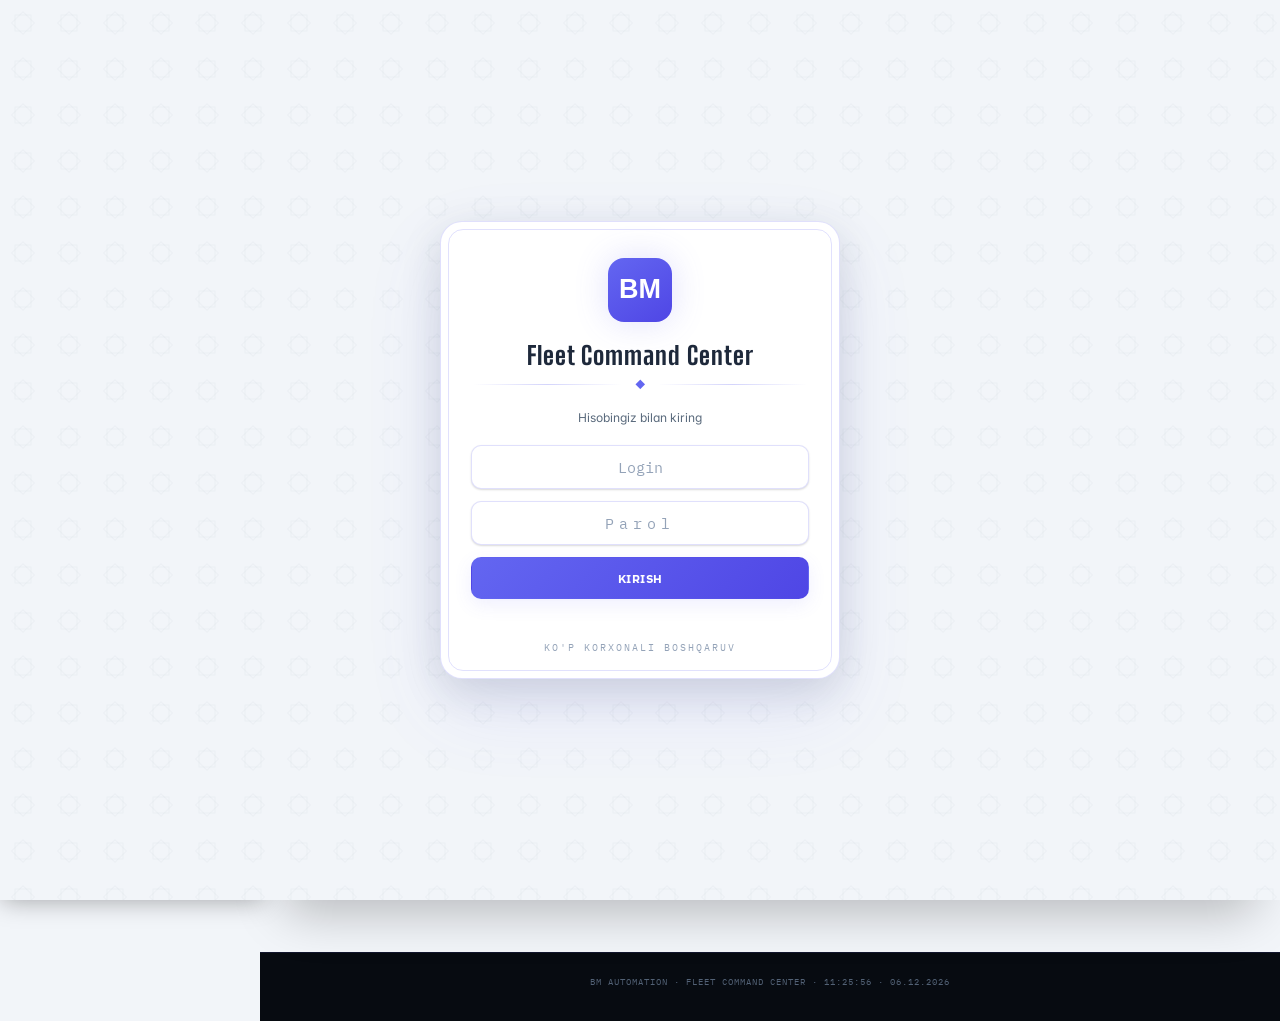
==== commit 4dc6ae61: "feat: add bot settings, admin dashboard, and operations dispatch modules" ====
--- a/bm_automation/app/dashboard/web/index.html
+++ b/bm_automation/app/dashboard/web/index.html
@@ -2,15 +2,21 @@
 <html lang="uz" data-theme="light">
 <head>
 <meta charset="utf-8">
-<meta name="viewport" content="width=device-width, initial-scale=1">
+<meta name="viewport" content="width=device-width, initial-scale=1.0, maximum-scale=5.0, viewport-fit=cover, interactive-widget=resizes-content">
+<meta name="mobile-web-app-capable" content="yes">
+<meta name="apple-mobile-web-app-capable" content="yes">
+<meta name="apple-mobile-web-app-status-bar-style" content="black-translucent">
+<meta name="apple-mobile-web-app-title" content="BM Command">
+<meta name="theme-color" content="#080c14" id="meta-theme-color">
+<meta name="format-detection" content="telephone=no">
 <title>BM Fleet Command Center — Jo'nash taxtasi</title>
-<link rel="icon" href="/favicon.ico?v=3" sizes="any">
-<link rel="icon" type="image/png" href="/logo-mark.png?v=3">
-<link rel="apple-touch-icon" href="/apple-touch-icon.png?v=3">
 <link rel="preconnect" href="https://fonts.googleapis.com">
 <link rel="preconnect" href="https://fonts.gstatic.com" crossorigin>
 <link href="https://fonts.googleapis.com/css2?family=Inter:wght@400;500;600;700;800;900&family=JetBrains+Mono:wght@400;500;600;700&family=Big+Shoulders+Display:wght@700;800;900&family=IBM+Plex+Mono:wght@400;500;600&family=IBM+Plex+Sans:wght@400;500;600&display=swap" rel="stylesheet" media="print" onload="this.media='all'">
-<link rel="stylesheet" href="myai-office.css?v=4" media="print" onload="this.media='all'">
+<script src="vendor/chart.umd.min.js"></script>
+<script src="vendor/tailwindcss.js"></script>
+<link rel="stylesheet" href="myai-office.css?v=4">
+<script>tailwind.config = { corePlugins: { preflight: false }, darkMode: "class" };</script>
 <script>
 (function () {
   try { document.documentElement.dataset.theme = localStorage.getItem("bm-theme") || "light"; }
@@ -26,103 +32,85 @@
      :root = LIGHT (default), [data-theme=dark] = DARK.
   ============================================================ */
   :root {
-    /* ierarxiya fon — zamonaviy indigo/slate */
-    --bg-deep: #0b1020;          /* asosiy chuqur */
-    --bg-panel: #131a2e;         /* panel / karta */
-    --bg-raised: #1a2238;        /* ko'tarilgan blok */
-    --bg-hover: #1f2840;         /* hover fon */
-    --bg-glass: rgba(19,26,46,.72); /* shaffof glass */
-    --line: rgba(129,140,248,.18);
-    --line-soft: rgba(129,140,248,.10);
-    --line-strong: rgba(129,140,248,.32);
-
-    /* semantik ranglar — indigo brend + teal OK */
-    --accent: #6366f1;
-    --accent-strong: #4f46e5;
-    --accent-soft: rgba(99,102,241,.18);
-    --accent-soft-border: rgba(99,102,241,.34);
-    --accent-text: #a5b4fc;
-    --accent-ink: #ffffff;
-    --amber: #f59e0b;            /* ogohlantirish */
-    --teal: #22d3ee;             /* muvaffaqiyat / onlayn */
-    --teal-soft: rgba(34,211,238,.16);
-    --alert: #f43f5e;            /* xatolik */
-    --alert-soft: rgba(244,63,94,.16);
-    --ink: #e2e8f0;              /* asosiy matn */
-    --ink-soft: #94a3b8;         /* yordamchi matn */
-    --muted: #64748b;            /* yordamchi matn */
+    /* ierarxiya fon */
+    --bg-deep: #f5f5f5;          /* asosiy ochiq */
+    --bg-panel: #ffffff;         /* panel / karta */
+    --bg-raised: #e8e8e8;        /* ko'tarilgan blok */
+    --bg-hover: #e0e0e0;         /* hover fon */
+    --line: rgba(0,0,0,0.12);
+    --line-soft: rgba(0,0,0,0.08);
+
+    /* semantik ranglar */
+    --accent: #00b894;
+    --accent-soft: rgba(0,184,148,0.12);
+    --amber: #f0a93e;            /* ogohlantirish */
+    --teal: #00b894;             /* muvaffaqiyat / onlayn */
+    --alert: #e85a4f;            /* xatolik */
+    --ink: #1e293b;              /* asosiy matn */
+    --muted: #72767d;            /* yordamchi matn */
     --on-accent: #ffffff;
-    --on-amber: #1e1b0b;
-
-    /* neon glow uchun */
-    --glow: 0 0 22px rgba(99,102,241,.45), 0 0 44px rgba(99,102,241,.22);
-    --glow-teal: 0 0 22px rgba(34,211,238,.45), 0 0 44px rgba(34,211,238,.22);
-    --glow-amber: 0 0 22px rgba(245,158,11,.45), 0 0 44px rgba(245,158,11,.22);
-    --glow-alert: 0 0 22px rgba(244,63,94,.45), 0 0 44px rgba(244,63,94,.22);
+    --on-amber: #4a3200;
 
     /* tipografiya */
     --font-ui: "Inter", "Segoe UI", sans-serif;
     --font-display: "Inter", "Segoe UI", sans-serif;
     --font-mono: "JetBrains Mono", "IBM Plex Mono", monospace;
 
-    --radius-sm: 10px;
-    --radius: 14px;
-    --radius-lg: 18px;
+    --radius-sm: 8px;
+    --radius: 12px;
+    --radius-lg: 16px;
     --ease: cubic-bezier(.4,0,.2,1);
 
-    --shadow-sm: 0 4px 14px rgba(0,0,0,.35), 0 2px 6px rgba(99,102,241,.12);
-    --shadow-md: 0 8px 28px rgba(0,0,0,.45), 0 4px 14px rgba(99,102,241,.18);
-    --shadow-lg: 0 14px 44px rgba(0,0,0,.55), 0 8px 24px rgba(99,102,241,.24);
-    --ring: 0 0 0 3px rgba(99,102,241,.32);
-
-    --scrollbar-track: #0b1020;
-    --scrollbar-thumb: #2a3350;
-    --scrollbar-thumb-hover: #3a4868;
-    --gridline: rgba(129,140,248,.06);
+    --shadow-sm: 0 1px 2px rgba(15,23,42,.08), 0 4px 14px rgba(99,102,241,.08);
+    --shadow-md: 0 2px 6px rgba(15,23,42,.1), 0 14px 34px rgba(99,102,241,.12);
+    --shadow-lg: 0 10px 34px rgba(15,23,42,.16), 0 34px 96px rgba(99,102,241,.16);
+    --ring: 0 0 0 3px rgba(99,102,241,.22);
+
+    --scrollbar-track: #e9f1fb;
+    --scrollbar-thumb: #b7cee8;
+    --scrollbar-thumb-hover: #9dbae0;
+    --gridline: rgba(255,255,255,.06);
   }
 
   /* ------------------------------------------------ DARK rejim */
   [data-theme="dark"] {
-    --bg-deep: #070b16;
-    --bg-panel: #0e1526;
-    --bg-raised: #141c30;
-    --bg-hover: #182038;
-    --bg-glass: rgba(14,21,38,.82);
-    --line: rgba(129,140,248,.14);
-    --line-soft: rgba(129,140,248,.08);
-    --line-strong: rgba(129,140,248,.28);
-
-    --accent: #818cf8;
-    --accent-strong: #6366f1;
-    --accent-soft: rgba(129,140,248,.22);
-    --accent-soft-border: rgba(129,140,248,.40);
-    --accent-text: #c7d2fe;
-    --accent-ink: #0b1020;
+    --bg-deep: #0a0e17;
+    --bg-panel: #111827;
+    --bg-raised: #1a2236;
+    --bg-hover: #1e293b;
+    --line: rgba(255,255,255,0.06);
+    --line-soft: rgba(255,255,255,0.03);
+
+    --accent: #00d4ff;
+    --accent-soft: rgba(0,212,255,0.12);
+    --cyan: #00d4ff;
+    --green: #00c894;
+    --green-soft: rgba(0,200,148,0.15);
+    --yellow: #fbbf24;
+    --yellow-soft: rgba(251,191,36,0.15);
+    --orange: #f97316;
+    --orange-soft: rgba(249,115,22,0.15);
+    --red: #ef4444;
+    --red-soft: rgba(239,68,68,0.15);
+    --purple: #a855f7;
+    --purple-soft: rgba(168,85,247,0.15);
     --amber: #fbbf24;
-    --teal: #22d3ee;
-    --teal-soft: rgba(34,211,238,.20);
-    --alert: #fb7185;
-    --alert-soft: rgba(251,113,133,.20);
+    --teal: #00c894;
+    --alert: #ef4444;
     --ink: #e2e8f0;
-    --ink-soft: #94a3b8;
     --muted: #64748b;
-    --on-accent: #0b1020;
-    --on-amber: #1e1b0b;
-
-    --glow: 0 0 22px rgba(129,140,248,.50), 0 0 44px rgba(129,140,248,.28);
-    --glow-teal: 0 0 22px rgba(34,211,238,.50), 0 0 44px rgba(34,211,238,.28);
-    --glow-amber: 0 0 22px rgba(251,191,36,.50), 0 0 44px rgba(251,191,36,.28);
-    --glow-alert: 0 0 22px rgba(251,113,133,.50), 0 0 44px rgba(251,113,133,.28);
-
-    --shadow-sm: 0 4px 14px rgba(0,0,0,.5);
-    --shadow-md: 0 8px 28px rgba(0,0,0,.6);
-    --shadow-lg: 0 14px 44px rgba(0,0,0,.75);
-    --ring: 0 0 0 3px rgba(129,140,248,.40);
-
-    --scrollbar-track: #070b16;
-    --scrollbar-thumb: #2a3350;
+    --on-accent: #ffffff;
+    --on-amber: #4a3200;
+
+    --shadow-sm: 0 2px 8px rgba(0,0,0,0.3);
+    --shadow-md: 0 2px 6px rgba(0,0,0,.3), 0 14px 34px rgba(0,0,0,.24);
+    --shadow-lg: 0 10px 34px rgba(0,0,0,.45), 0 34px 96px rgba(0,0,0,.6);
+    --ring: 0 0 0 3px rgba(99,102,241,.28);
+
+    --scrollbar-track: #0a0f1a;
+    --scrollbar-thumb: #2c3850;
     --scrollbar-thumb-hover: #3a4868;
-    --gridline: rgba(129,140,248,.08);
+    --gridline: rgba(255,255,255,.06);
   }
 
   * { box-sizing: border-box; }
@@ -171,7 +159,7 @@
     transition: transform .16s var(--ease), background .16s var(--ease), color .16s var(--ease), border-color .16s var(--ease), box-shadow .16s var(--ease);
   }
   .pill:hover { background: var(--bg-raised); color: var(--ink); border-color: #3a4356; transform: translateY(-1px); }
-  .pill.active { background: var(--amber); color: #10131A; border-color: var(--warn); font-weight: 600; box-shadow: 0 2px 12px rgba(240,169,62,.35); }
+  .pill.active { background: var(--amber); color: #10131A; border-color: var(--amber); font-weight: 600; box-shadow: 0 2px 12px rgba(240,169,62,.35); }
   .pill:focus-visible { outline: 2px solid var(--amber); outline-offset: 2px; }
 
   .clock { text-align: right; }
@@ -212,20 +200,18 @@
   /* ------------------------------------------------ hero */
   .hero { display: grid; grid-template-columns: repeat(4, minmax(0, 1fr)); gap: 12px; margin-bottom: 20px; }
   .kpi {
-    background: var(--bg-glass);
-    border: 1px solid var(--line-soft);
-    border-radius: var(--radius);
+    background: linear-gradient(180deg, var(--bg-raised), var(--bg-panel) 55%);
+    border: 1px solid var(--line); border-radius: var(--radius);
     padding: 14px 16px 16px; position: relative; overflow: hidden;
-    box-shadow: var(--shadow-md);
+    box-shadow: var(--shadow-sm);
     transition: transform .18s var(--ease), box-shadow .18s var(--ease), border-color .18s var(--ease);
-    backdrop-filter: blur(12px);
   }
   .kpi::before { content: ""; position: absolute; top: 0; left: 0; right: 0; height: 3px;
-    box-shadow: 0 2px 10px rgba(99,102,241,.3); }
-  .kpi.teal::before  { background: var(--teal); box-shadow: var(--glow-teal); }
-  .kpi.amber::before { background: var(--amber); box-shadow: var(--glow-amber); }
-  .kpi.alert::before { background: var(--alert); box-shadow: var(--glow-alert); }
-  .kpi:hover { transform: translateY(-2px); border-color: var(--line-strong); box-shadow: var(--shadow-lg); }
+    box-shadow: 0 2px 10px rgba(0,0,0,.3); }
+  .kpi.teal::before  { background: var(--teal); }
+  .kpi.amber::before { background: var(--amber); }
+  .kpi.alert::before { background: var(--alert); }
+  .kpi:hover { transform: translateY(-2px); border-color: #3a4356; box-shadow: var(--shadow-md); }
   .kpi .label { font-family: "IBM Plex Mono", monospace; font-size: 11px; color: var(--muted);
     letter-spacing: 1.2px; text-transform: uppercase; }
   .kpi .num {
@@ -233,7 +219,7 @@
     line-height: 1.05; margin-top: 8px;
   }
   .kpi .num.teal  { color: var(--teal); }
-  .kpi .num.amber { color: var(--warn); }
+  .kpi .num.amber { color: var(--amber); }
   .kpi .num.alert { color: var(--alert); }
   .kpi .foot { font-family: "IBM Plex Mono", monospace; font-size: 11px; color: var(--muted); margin-top: 6px; }
 
@@ -291,7 +277,7 @@
   .board tbody tr:last-child td, .table tbody tr:last-child td { border-bottom: none; }
   .board .badge { display: inline-grid; place-items: center; width: 28px; height: 28px;
     background: var(--bg-deep); border: 1px solid var(--line); border-radius: 8px;
-    font-family: "IBM Plex Mono", monospace; font-size: 12px; font-weight: 600; color: var(--warn);
+    font-family: "IBM Plex Mono", monospace; font-size: 12px; font-weight: 600; color: var(--amber);
     box-shadow: 0 1px 0 rgba(255,255,255,.03) inset; }
   .board .who { font-weight: 600; }
   .board .who-sub { display: block; font-family: "IBM Plex Mono", monospace; font-size: 11px; color: var(--muted); margin-top: 2px; }
@@ -304,7 +290,7 @@
 
   .pct { font-family: "IBM Plex Mono", monospace; font-size: 12px; font-weight: 600; }
   .pct.teal  { color: var(--teal); }
-  .pct.amber { color: var(--warn); }
+  .pct.amber { color: var(--amber); }
   .pct.alert { color: var(--alert); }
 
   .pill-status { display: inline-block; padding: 3px 10px; border-radius: 999px;
@@ -312,7 +298,7 @@
     box-shadow: 0 1px 0 rgba(255,255,255,.03) inset; }
   .pill-status.done { color: var(--teal); border-color: rgba(63,182,168,.4); background: rgba(63,182,168,.1); }
   .pill-status.late { color: var(--alert); border-color: rgba(232,90,79,.4); background: rgba(232,90,79,.1); }
-  .pill-status.run  { color: var(--warn); border-color: rgba(240,169,62,.4); background: rgba(240,169,62,.1); }
+  .pill-status.run  { color: var(--amber); border-color: rgba(240,169,62,.4); background: rgba(240,169,62,.1); }
   .pill-status.gray { color: var(--muted); border-color: var(--line); background: transparent; }
 
   .hide-sm { }
@@ -330,7 +316,7 @@
   .problem .p-main { font-size: 13px; font-weight: 600; }
   .problem .p-meta { font-family: "IBM Plex Mono", monospace; font-size: 11px; color: var(--muted); margin-top: 2px; }
   .problem.serious .p-main { color: var(--alert); }
-  .problem.warn .p-main { color: var(--warn); }
+  .problem.warn .p-main { color: var(--amber); }
 
   .chart-wrap { position: relative; height: 220px; }
   .trend-foot { display: flex; gap: 16px; margin-top: 12px;
@@ -352,7 +338,7 @@
   .registry tbody tr:last-child td { border-bottom: none; }
   .registry tbody tr:focus-visible { outline: 2px solid var(--amber); outline-offset: -2px; }
   .registry .driver-name { transition: color .14s var(--ease); }
-  .registry tbody tr:hover .driver-name { color: var(--warn); }
+  .registry tbody tr:hover .driver-name { color: var(--amber); }
   .registry .driver-open { padding: 6px 9px; min-height: 0; font-size: 11px; }
 
   .empty { color: var(--muted); padding: 26px 18px; font-size: 13px; text-align: center;
@@ -372,7 +358,7 @@
     padding: 8px 10px; font: 12px "IBM Plex Mono", monospace; min-height: 34px;
     transition: border-color .14s var(--ease), box-shadow .14s var(--ease);
   }
-  .input:focus, .select:focus { outline: none; border-color: var(--warn); box-shadow: var(--ring); }
+  .input:focus, .select:focus { outline: none; border-color: var(--amber); box-shadow: var(--ring); }
   .input[type="search"] { min-width: 190px; }
   .button {
     appearance: none; border: 1px solid var(--amber); background: var(--amber); color: #10131A;
@@ -403,37 +389,30 @@
   .tag { display: inline-block; padding: 3px 8px; border: 1px solid var(--line); border-radius: 999px; color: var(--muted);
     font: 10px "IBM Plex Mono", monospace; box-shadow: 0 1px 0 rgba(255,255,255,.03) inset; }
   .tag.good { color: var(--teal); border-color: rgba(63,182,168,.45); background: rgba(63,182,168,.08); }
-  .tag.warn { color: var(--warn); border-color: rgba(240,169,62,.45); background: rgba(240,169,62,.08); }
+  .tag.warn { color: var(--amber); border-color: rgba(240,169,62,.45); background: rgba(240,169,62,.08); }
   .tag.bad { color: var(--alert); border-color: rgba(232,90,79,.45); background: rgba(232,90,79,.08); }
   .documents-mark { display: flex; gap: 4px; }
   .doc-mark { width: 18px; height: 18px; display: grid; place-items: center; border: 1px solid var(--line); border-radius: 5px;
     color: var(--muted); font: 10px "IBM Plex Mono", monospace; background: var(--bg-deep); }
   .doc-mark.ready { color: var(--teal); border-color: rgba(63,182,168,.45); background: rgba(63,182,168,.08); }
 
-  dialog:not([open]), dialog[hidden] { display: none !important; }
-  dialog.driver-dialog:not([open]) { display: none !important; }
   dialog.driver-dialog { width: min(1180px, calc(100vw - 28px)); max-height: calc(100vh - 28px); padding: 0; overflow: auto;
-    color: var(--ink); background: var(--bg-glass);
-    border: 1px solid var(--line-strong); border-radius: var(--radius-lg); box-shadow: var(--shadow-lg);
-    z-index: 200; backdrop-filter: blur(20px); -webkit-backdrop-filter: blur(20px); }
-  dialog.driver-dialog::backdrop { background: rgba(2,6,12,.55); -webkit-backdrop-filter: blur(4px); backdrop-filter: blur(4px); }
+    color: var(--ink); background: linear-gradient(180deg, #1c2230, var(--bg-panel));
+    border: 1px solid #3a4356; border-radius: var(--radius-lg); box-shadow: var(--shadow-lg);
+    z-index: 200; }
+  dialog.driver-dialog::backdrop { background: rgba(6,8,12,.72); -webkit-backdrop-filter: blur(4px); backdrop-filter: blur(4px); }
   .driver-modal-head { position: sticky; top: 0; z-index: 1; display: flex; align-items: center; justify-content: space-between;
-    gap: 12px; padding: 16px 20px; background: var(--bg-glass); -webkit-backdrop-filter: blur(8px); backdrop-filter: blur(8px);
-    border-bottom: 1px solid var(--line-strong); }
+    gap: 12px; padding: 16px 20px; background: rgba(28,34,48,.96); -webkit-backdrop-filter: blur(8px); backdrop-filter: blur(8px);
+    border-bottom: 1px solid var(--line); }
   .driver-modal-title { font: 800 26px "Big Shoulders Display", sans-serif; letter-spacing: .8px; }
   .driver-modal-meta { color: var(--muted); font: 11px "IBM Plex Mono", monospace; margin-top: 2px; }
-  .icon-button { width: 32px; height: 32px; border: 1px solid var(--line-strong); border-radius: var(--radius-sm); background: var(--bg-glass);
+  .icon-button { width: 32px; height: 32px; border: 1px solid var(--line); border-radius: var(--radius-sm); background: transparent;
     color: var(--ink); cursor: pointer; font-size: 20px; line-height: 1;
     transition: background .14s var(--ease), border-color .14s var(--ease), transform .14s var(--ease); }
-  .icon-button:hover { background: var(--accent-soft); border-color: var(--accent-soft-border); transform: translateY(-1px); }
-  .icon-button:focus-visible { outline: 2px solid var(--accent); outline-offset: 2px; }
+  .icon-button:hover { background: var(--bg-raised); border-color: #3a4356; transform: translateY(-1px); }
+  .icon-button:focus-visible { outline: 2px solid var(--amber); outline-offset: 2px; }
   .driver-modal-body { padding: 18px 20px 24px; }
   .driver-metrics { display: grid; grid-template-columns: repeat(7, minmax(0, 1fr)); gap: 8px; margin-bottom: 18px; }
-  .driver-months { display: flex; flex-wrap: wrap; align-items: center; gap: 6px; }
-  .month-chip { border: 1px solid var(--line); border-radius: 999px; background: var(--bg-deep); color: var(--muted);
-    padding: 5px 11px; font: 11px "IBM Plex Mono", monospace; cursor: pointer; transition: all .15s var(--ease); }
-  .month-chip:hover { border-color: var(--accent-soft-border); color: var(--ink); }
-  .month-chip.active { border-color: var(--accent-soft-border); background: var(--accent-soft); color: var(--accent-text); font-weight: 700; }
   .driver-metric { border: 1px solid var(--line); border-radius: var(--radius-sm); background: var(--bg-deep); padding: 10px 11px;
     box-shadow: 0 1px 0 rgba(255,255,255,.02) inset; }
   .driver-metric label { display: block; font: 10px "IBM Plex Mono", monospace; color: var(--muted); text-transform: uppercase; letter-spacing: .5px; }
@@ -449,30 +428,9 @@
     padding: 8px 10px; font: 12px "IBM Plex Sans", sans-serif;
     transition: border-color .14s var(--ease), box-shadow .14s var(--ease); }
   .field textarea { min-height: 70px; resize: vertical; }
-  /* Floating label (2026 trend) — faqat matnli maydonlarda (.float klassini JS qo'shadi) */
-  .field { position: relative; }
-  .field.float > label:not(.check-field) { position: absolute; left: 10px; top: 50%; transform: translateY(-50%); pointer-events: none; transition: all .2s var(--ease); z-index: 2; white-space: nowrap; }
-  .field.float > input, .field.float > textarea, .field.float > select { padding-top: 14px; padding-bottom: 10px; }
-  .field.floated > label:not(.check-field) { transform: translateY(-130%) scale(.78); color: var(--accent-text); background: var(--bg-deep); padding: 0 4px; }
-  /* Placeholder label ostida qolib, matn ustma-ust tushmasin */
-  .field.float:not(.floated) > input::placeholder,
-  .field.float:not(.floated) > textarea::placeholder { color: transparent; }
-  /* Textarea baland — label markazda emas, yuqorida turadi */
-  .field.float:has(> textarea) > label:not(.check-field) { top: 10px; transform: none; }
-  .field.float:has(> textarea).floated > label:not(.check-field) { top: 0; transform: translateY(-50%) scale(.78); }
-  .field input:focus, .field textarea:focus { outline: none; border-color: var(--warn); box-shadow: var(--ring); }
+  .field input:focus, .field textarea:focus { outline: none; border-color: var(--amber); box-shadow: var(--ring); }
   .check-field { display: flex; align-items: center; gap: 8px; color: var(--ink); font-size: 12px; }
-  .du-grid { display: grid; grid-template-columns: repeat(4, minmax(0, 1fr)); gap: 10px; margin-bottom: 10px; }
-  @media (max-width: 720px) { .du-grid { grid-template-columns: 1fr 1fr; } }
-  @media (max-width: 420px) { .du-grid { grid-template-columns: 1fr; } }
-  .check-field input { width: 18px; height: 18px; accent-color: var(--accent); cursor: pointer; border-radius: 5px; }
-  .check-field input[type="checkbox"] { appearance: none; -webkit-appearance: none; width: 18px; height: 18px; border: 1.5px solid var(--line-strong); border-radius: 6px; background: var(--bg-glass); cursor: pointer; position: relative; transition: all .18s var(--ease); box-shadow: var(--shadow-sm); }
-  .check-field input[type="checkbox"]:checked { background: linear-gradient(135deg, var(--accent), var(--accent-strong)); border-color: var(--accent-strong); box-shadow: var(--glow); }
-  .check-field input[type="checkbox"]:checked::after { content: ""; position: absolute; left: 5px; top: 1px; width: 5px; height: 10px; border: solid #fff; border-width: 0 2px 2px 0; transform: rotate(45deg); }
-  .check-field input[type="checkbox"]:hover { border-color: var(--accent-soft-border); box-shadow: 0 0 12px rgba(99,102,241,.25); }
-  .check-field input[type="radio"] { appearance: none; -webkit-appearance: none; width: 18px; height: 18px; border: 1.5px solid var(--line-strong); border-radius: 50%; background: var(--bg-glass); cursor: pointer; transition: all .18s var(--ease); }
-  .check-field input[type="radio"]:checked { border-color: var(--accent-strong); box-shadow: var(--glow); }
-  .check-field input[type="radio"]:checked::after { content: ""; position: absolute; left: 50%; top: 50%; width: 8px; height: 8px; border-radius: 50%; background: var(--accent); transform: translate(-50%, -50%); }
+  .check-field input { width: 16px; height: 16px; accent-color: var(--amber); }
   .form-actions { display: flex; gap: 8px; justify-content: flex-end; margin-top: 14px; }
   .document-grid { display: grid; grid-template-columns: repeat(4, minmax(0, 1fr)); gap: 10px; }
   .document-card { background: var(--bg-deep); border: 1px solid var(--line); border-radius: var(--radius-sm); overflow: hidden;
@@ -483,7 +441,7 @@
   .document-preview img { width: 100%; height: 100%; display: block; object-fit: cover; }
   .document-card footer { display: flex; justify-content: space-between; align-items: center; padding: 8px; text-align: left; color: var(--ink); font-size: 11px; }
   .document-card input { display: none; }
-  .upload-label { color: var(--warn); cursor: pointer; font: 11px "IBM Plex Mono", monospace; transition: color .14s var(--ease); }
+  .upload-label { color: var(--amber); cursor: pointer; font: 11px "IBM Plex Mono", monospace; transition: color .14s var(--ease); }
   .upload-label:hover { color: var(--ink); }
   .upload-label:focus-visible { outline: 2px solid var(--amber); outline-offset: 2px; }
   .driver-history { max-height: 360px; overflow-y: auto; overflow-x: hidden; border: 1px solid var(--line-soft); border-radius: var(--radius-sm); scroll-behavior: smooth; }
@@ -508,7 +466,7 @@
   .side-card:last-child { margin-bottom: 0; }
   .side-card h2 { font-size: 16px; margin: 0 0 10px; display: flex; align-items: center; gap: 8px; letter-spacing: 1px; }
   .side-card h2 .hint { margin-left: auto; font-size: 10px; }
-  .sec-ic { display: inline-flex; color: var(--warn); flex: none; filter: drop-shadow(0 0 6px rgba(240,169,62,.35)); }
+  .sec-ic { display: inline-flex; color: var(--amber); flex: none; filter: drop-shadow(0 0 6px rgba(240,169,62,.35)); }
   .dash-side .hero { grid-template-columns: repeat(2, 1fr); gap: 8px; margin-bottom: 0; }
   .dash-side .kpi { padding: 10px 11px 11px; }
   .dash-side .kpi .num { font-size: 30px; margin-top: 4px; }
@@ -526,7 +484,7 @@
   .side-drv:hover { background: var(--bg-hover); padding-left: 8px; }
   .side-drv-name { font-size: 12px; font-weight: 600; flex: 1; min-width: 0; overflow: hidden; text-overflow: ellipsis; white-space: nowrap; }
   .side-drv-meta { font: 10px "IBM Plex Mono", monospace; color: var(--muted); flex: none; }
-  .side-drv b { flex: none; font-size: 12px; color: var(--warn); }
+  .side-drv b { flex: none; font-size: 12px; color: var(--amber); }
 
   /* ------------------------------------------------ system status + filters */
   .sys { display: flex; gap: 12px; flex-wrap: wrap; }
@@ -597,35 +555,26 @@
 .topbar{min-height:68px;padding:10px 24px;background:rgba(8,12,20,.85);border-bottom:1px solid rgba(148,163,184,.1);box-shadow:0 8px 30px rgba(0,0,0,.25);backdrop-filter:blur(20px);-webkit-backdrop-filter:blur(20px)}
 .brand{gap:12px}.brand-mark{width:42px;height:42px;border-radius:13px;background:linear-gradient(145deg,#818cf8,#6366f1);color:#fff;font-family:"IBM Plex Mono",monospace;font-size:13px;box-shadow:0 0 28px rgba(129,140,248,.2)}
 .brand-name{font-family:"IBM Plex Sans",sans-serif;font-size:15px;font-weight:700;letter-spacing:.7px}.brand-sub{font-size:8px;letter-spacing:2.4px;color:#718096}
-.pills{gap:5px}.pill{padding:7px 12px;border-color:var(--line);font-size:10px;background:var(--bg-chip);color:var(--muted)}.pill:hover{background:var(--bg-raised);border-color:var(--accent-soft-border);color:var(--ink)}.pill.active{background:var(--accent-soft);color:var(--accent-text);border-color:var(--accent-soft-border);box-shadow:inset 0 0 0 1px var(--accent-soft),0 0 18px var(--accent-soft)}
-.sys{font-family:"IBM Plex Mono",monospace;font-size:10px;color:var(--muted)}.sys:before{content:"●  LIVE";color:var(--teal-strong);margin-right:10px;letter-spacing:1px}.clock-time{font-size:19px;color:var(--ink)}.clock-date{font-size:10px;color:var(--muted-2)}
-.subnav{max-width:1440px;padding:0 24px;margin:14px auto 0;border-bottom-color:var(--line)}.subnav a{font-size:10px;letter-spacing:1px;text-transform:uppercase;padding:9px 3px;color:var(--muted-2)}.subnav a:hover{color:var(--accent-text);border-bottom-color:var(--teal)}
+.pills{gap:5px}.pill{padding:7px 12px;border-color:var(--line);font-size:10px;background:rgba(15,23,32,.62);color:#8291a4}.pill:hover{background:#13202c;border-color:rgba(129,140,248,.25);color:#d9f7fb}.pill.active{background:rgba(129,140,248,.1);color:#a5b4fc;border-color:rgba(129,140,248,.3);box-shadow:inset 0 0 0 1px rgba(129,140,248,.08),0 0 18px rgba(129,140,248,.06)}
+.sys{font-family:"IBM Plex Mono",monospace;font-size:10px;color:#91a0b2}.sys:before{content:"●  LIVE";color:#34d399;margin-right:10px;letter-spacing:1px}.clock-time{font-size:19px;color:#f1f8fa}.clock-date{font-size:10px;color:#748296}
+.subnav{max-width:1440px;padding:0 24px;margin:14px auto 0;border-bottom-color:var(--line)}.subnav a{font-size:10px;letter-spacing:1px;text-transform:uppercase;padding:9px 3px;color:#748296}.subnav a:hover{color:#a9f3fb;border-bottom-color:#67e8f9}
 main{max-width:1440px;padding:16px 24px 44px}
-.panel{background:var(--bg-glass);border:1px solid var(--line-strong);border-radius:var(--radius-lg);box-shadow:var(--shadow-md);overflow:hidden;position:relative;backdrop-filter:blur(16px);-webkit-backdrop-filter:blur(16px)}.panel:after{content:"";position:absolute;inset:0;pointer-events:none;border-radius:inherit;box-shadow:inset 0 1px 0 rgba(255,255,255,.06),inset 0 -1px 0 rgba(0,0,0,.12)}
-.panel h2{font-family:"IBM Plex Sans",sans-serif;font-size:13px;font-weight:650;letter-spacing:.15px;color:var(--ink);padding:14px 17px 11px;margin:0;border-bottom:1px solid var(--line-soft);position:relative}.panel h2::after{background:linear-gradient(90deg,var(--teal),transparent);height:2px;width:42px}.panel h2 .hint{font-family:"IBM Plex Sans",sans-serif;color:var(--muted-2);font-size:10px;margin-left:6px}
-.flex.flex-wrap.items-end.gap-3{gap:8px!important}.panel[style*="padding:14px"]{padding:12px!important;margin-bottom:12px;background:var(--bg-glass);backdrop-filter:blur(14px)}
-.filter-field{font-size:9px!important;text-transform:uppercase;letter-spacing:1px;color:var(--muted-3);gap:5px}.input,.select{background:var(--bg-input)!important;border:1px solid var(--line-strong)!important;color:var(--ink)!important;border-radius:var(--radius-sm)!important;min-height:38px;padding:8px 12px!important;box-shadow:var(--shadow-sm)!important;transition:all .2s var(--ease)}.input:focus,.select:focus{border-color:var(--accent)!important;box-shadow:var(--ring),0 0 12px var(--accent-soft)!important;outline:none}.input::placeholder{color:var(--muted-3)}
-.button{border-radius:var(--radius-sm)!important;min-height:38px;background:linear-gradient(135deg,var(--accent),var(--accent-strong))!important;border-color:transparent!important;color:var(--accent-ink)!important;font-family:"IBM Plex Sans",sans-serif;font-weight:700;font-size:10px;letter-spacing:.5px;box-shadow:var(--shadow-sm);transition:all .2s var(--ease);position:relative;overflow:hidden}.button:hover{filter:none!important;transform:translateY(-1px) scale(1.02);box-shadow:0 8px 24px var(--accent-soft),var(--glow)}.button:active{transform:translateY(0) scale(.98)}.button.ghost{background:var(--bg-chip)!important;border-color:var(--line)!important;color:var(--muted)!important;box-shadow:none}.button.ghost:hover{background:var(--accent-soft)!important;border-color:var(--accent-soft-border)!important;color:var(--accent-text)!important;transform:translateY(-1px) scale(1.02)}
-/* Ripple micro-interaction (2026 trend) */
-.ripple{position:relative;overflow:hidden;user-select:none}
-.ripple span{position:absolute;border-radius:50%;transform:scale(0);background:rgba(255,255,255,.45);pointer-events:none;animation:rippleAnim .6s var(--ease) forwards}
-@keyframes rippleAnim{to{transform:scale(4);opacity:0}}
-.kpi{transition:transform .18s var(--ease),box-shadow .18s var(--ease),border-color .18s var(--ease),filter .18s var(--ease)}
-.kpi:hover{transform:translateY(-3px) scale(1.01);filter:brightness(1.05)}
-.kpi:active{transform:translateY(-1px) scale(.995)}
-.icon-button{transition:all .18s var(--ease)}
-.icon-button:hover{transform:translateY(-2px) rotate(-4deg) scale(1.04)}.err{border-radius:12px;background:rgba(251,113,133,.08);border-color:rgba(251,113,133,.25);color:#fda4af}
+.panel{background:linear-gradient(160deg,rgba(15,22,35,.95),rgba(12,16,28,.98));border:1px solid rgba(148,163,184,.1);border-radius:18px;box-shadow:var(--shadow-sm);overflow:hidden;position:relative;backdrop-filter:blur(12px);-webkit-backdrop-filter:blur(12px)}.panel:after{content:"";position:absolute;inset:0;pointer-events:none;border-radius:inherit;box-shadow:inset 0 1px 0 rgba(255,255,255,.04),inset 0 -1px 0 rgba(0,0,0,.1)}
+.panel h2{font-family:"IBM Plex Sans",sans-serif;font-size:13px;font-weight:650;letter-spacing:.15px;color:#e5f0f3;padding:14px 17px 11px;margin:0;border-bottom:1px solid var(--line);position:relative}.panel h2::after{background:linear-gradient(90deg,#67e8f9,transparent);height:2px;width:42px}.panel h2 .hint{font-family:"IBM Plex Sans",sans-serif;color:#66768b;font-size:10px;margin-left:6px}
+.flex.flex-wrap.items-end.gap-3{gap:8px!important}.panel[style*="padding:14px"]{padding:12px!important;margin-bottom:12px;background:rgba(11,18,26,.76);backdrop-filter:blur(14px)}
+.filter-field{font-size:9px!important;text-transform:uppercase;letter-spacing:1px;color:#718096;gap:5px}.input,.select{background:rgba(10,15,25,.8)!important;border:1px solid rgba(148,163,184,.12)!important;color:#e7f0f2!important;border-radius:11px!important;min-height:38px;padding:8px 12px!important;box-shadow:0 1px 2px rgba(0,0,0,.15)!important;transition:all .2s ease}.input:focus,.select:focus{border-color:rgba(129,140,248,.5)!important;box-shadow:var(--ring),0 0 12px rgba(129,140,248,.1)!important;outline:none}.input::placeholder{color:#506075}
+.button{border-radius:11px!important;min-height:38px;background:linear-gradient(135deg,#818cf8,#6366f1)!important;border-color:transparent!important;color:#fff!important;font-family:"IBM Plex Sans",sans-serif;font-weight:700;font-size:10px;letter-spacing:.5px;box-shadow:0 4px 14px rgba(129,140,248,.2);transition:all .2s ease}.button:hover{filter:none!important;transform:translateY(-1px);box-shadow:0 6px 20px rgba(129,140,248,.3)}.button.ghost{background:rgba(15,23,32,.7)!important;border-color:rgba(148,163,184,.12)!important;color:#b9c7d2!important;box-shadow:none}.button.ghost:hover{background:rgba(129,140,248,.08)!important;border-color:rgba(129,140,248,.25)!important;color:#e5fbff!important}.err{border-radius:12px;background:rgba(251,113,133,.08);border-color:rgba(251,113,133,.25);color:#fda4af}
 .dash-grid{grid-template-columns:minmax(0,1fr) clamp(300px,24vw,350px);gap:14px}.dash-main{order:1}.dash-side{order:2;top:82px;max-height:calc(100vh - 94px);padding-right:2px}.dash-main>.panel,.cols>.panel{min-width:0}
 #board{box-shadow:0 18px 50px rgba(0,0,0,.25)}#board h2:before{content:"LIVE";float:right;font-family:"IBM Plex Mono",monospace;font-size:9px;color:#34d399;border:1px solid rgba(52,211,153,.25);background:rgba(52,211,153,.07);padding:3px 7px;border-radius:999px;letter-spacing:1px}
 .cols{gap:14px;margin-bottom:14px}.cols .panel{min-height:180px}
 #routes-block,#vehicles-block,#registry,#check-block,#board{margin-bottom:14px}
-.side-card{margin-bottom:12px}.side-card h2{background:rgba(255,255,255,.008)}.side-card .hero{grid-template-columns:repeat(2,minmax(0,1fr));padding:10px}.dash-side .kpi{background:var(--bg-glass);border-color:var(--line-soft);border-radius:var(--radius);padding:13px;backdrop-filter:blur(8px);-webkit-backdrop-filter:blur(8px);transition:transform .2s var(--ease),box-shadow .2s var(--ease),border-color .2s var(--ease);box-shadow:var(--shadow-sm)}.dash-side .kpi:hover{transform:translateY(-2px);box-shadow:var(--shadow-md);border-color:var(--accent-soft-border)}.dash-side .kpi:before{height:2px;border-radius:2px 2px 0 0}.dash-side .kpi .num{font-size:28px;color:var(--ink)}.dash-side .kpi .label{font-size:8px;letter-spacing:1.2px;text-transform:uppercase;color:var(--muted-2)}.dash-side .kpi .foot{font-size:8px;color:var(--muted-3)}
+.side-card{margin-bottom:12px}.side-card h2{background:rgba(255,255,255,.008)}.side-card .hero{grid-template-columns:repeat(2,minmax(0,1fr));padding:10px}.dash-side .kpi{background:linear-gradient(145deg,rgba(15,22,35,.95),rgba(12,16,28,.98));border-color:rgba(148,163,184,.10);border-radius:14px;padding:13px;backdrop-filter:blur(8px);-webkit-backdrop-filter:blur(8px);transition:transform .2s ease,box-shadow .2s ease,border-color .2s ease}.dash-side .kpi:hover{transform:translateY(-2px);box-shadow:0 8px 24px rgba(0,0,0,.2);border-color:rgba(129,140,248,.25)}.dash-side .kpi:before{height:2px;border-radius:2px 2px 0 0}.dash-side .kpi .num{font-size:28px;color:#f1f7f8}.dash-side .kpi .label{font-size:8px;letter-spacing:1.2px;text-transform:uppercase}.dash-side .kpi .foot{font-size:8px;color:#68798d}
 .chart-wrap{padding:8px 12px 4px;min-height:170px}.trend-foot{padding:0 14px 12px}
-.driver-toolbar{padding:0 15px 12px!important;border-bottom:1px solid var(--line-strong);gap:10px}.driver-toolbar h2{padding:13px 0 0!important}.driver-tools{gap:7px}.driver-summary{padding:12px 15px!important;gap:8px}.driver-summary>*{background:var(--bg-glass)!important;border:1px solid var(--line-soft)!important;border-radius:10px!important;backdrop-filter:blur(8px);-webkit-backdrop-filter:blur(8px)}
-.table-wrap,.table-scroll,.driver-history{border-color:var(--line-strong)!important}.table-wrap table,.driver-history table{font-size:11px}.table-wrap th,.driver-history th{background:var(--bg-glass)!important;color:var(--muted)!important;font-family:"IBM Plex Mono",monospace;font-size:9px;text-transform:uppercase;letter-spacing:.8px;border-bottom-color:var(--line-soft)!important;backdrop-filter:blur(4px)}.table-wrap td,.driver-history td{border-bottom-color:var(--line-soft)!important}.table-wrap tbody tr,.driver-history tbody tr{transition:background .15s ease}.table-wrap tbody tr:hover,.driver-history tbody tr:hover{background:var(--accent-soft)!important}
+.driver-toolbar{padding:0 15px 12px!important;border-bottom:1px solid var(--line);gap:10px}.driver-toolbar h2{padding:13px 0 0!important}.driver-tools{gap:7px}.driver-summary{padding:12px 15px!important;gap:8px}.driver-summary>*{background:rgba(10,18,27,.72)!important;border:1px solid var(--line)!important;border-radius:10px!important}
+.table-wrap,.table-scroll,.driver-history{border-color:var(--line)!important}.table-wrap table,.driver-history table{font-size:11px}.table-wrap th,.driver-history th{background:rgba(15,22,35,.8)!important;color:#7c8ba4!important;font-family:"IBM Plex Mono",monospace;font-size:9px;text-transform:uppercase;letter-spacing:.8px;border-bottom-color:rgba(148,163,184,.1)!important;backdrop-filter:blur(4px)}.table-wrap td,.driver-history td{border-bottom-color:rgba(148,163,184,.05)!important}.table-wrap tbody tr,.driver-history tbody tr{transition:background .15s ease}.table-wrap tbody tr:hover,.driver-history tbody tr:hover{background:rgba(129,140,248,.04)!important}
 .status,.pill-status{border-radius:999px!important;font-size:9px!important;letter-spacing:.4px}
-.driver-dialog{border:1px solid var(--line-strong)!important;background:var(--bg-glass)!important;border-radius:var(--radius-lg)!important;box-shadow:var(--shadow-lg)!important;color:var(--ink)!important;backdrop-filter:blur(20px);-webkit-backdrop-filter:blur(20px)}.driver-dialog::backdrop{background:rgba(4,8,16,.75);backdrop-filter:blur(8px);-webkit-backdrop-filter:blur(8px)}.driver-modal-head{background:var(--bg-glass)!important;border-bottom:1px solid var(--line-strong)!important;backdrop-filter:blur(8px);-webkit-backdrop-filter:blur(8px)}.driver-modal-title{font-size:20px!important;color:var(--ink)}.driver-modal-meta{color:var(--muted-2)!important;font-family:"IBM Plex Mono",monospace;font-size:10px!important}.icon-button{border-radius:var(--radius-sm)!important;background:var(--bg-glass)!important;border-color:var(--line-strong)!important;color:var(--ink)!important;transition:all .2s var(--ease)}.icon-button:hover{background:var(--accent-soft)!important;border-color:var(--accent-soft-border)!important;color:var(--accent-text)!important;transform:translateY(-1px)}
-.avatar{border:1px solid var(--accent-soft-border)!important;box-shadow:var(--glow-teal)}.driver-metric{background:var(--bg-glass)!important;border:1px solid var(--line-soft)!important;border-radius:var(--radius-sm)!important;backdrop-filter:blur(6px);-webkit-backdrop-filter:blur(6px);transition:all .2s var(--ease)}.driver-metric:hover{border-color:var(--accent-soft-border);transform:translateY(-1px)}.form-panel{background:var(--bg-glass)!important;border-color:var(--line-soft)!important;border-radius:var(--radius)!important;backdrop-filter:blur(8px);-webkit-backdrop-filter:blur(8px)}.form-panel h3{color:var(--ink);font-weight:700}
+.driver-dialog{border:1px solid rgba(148,163,184,.14)!important;background:linear-gradient(160deg,rgba(15,22,35,.98),rgba(10,14,24,.99))!important;border-radius:22px!important;box-shadow:var(--shadow-lg)!important;color:var(--ink);backdrop-filter:blur(20px);-webkit-backdrop-filter:blur(20px)}.driver-dialog::backdrop{background:rgba(4,8,16,.75);backdrop-filter:blur(8px);-webkit-backdrop-filter:blur(8px)}.driver-modal-head{background:linear-gradient(135deg,rgba(15,22,35,.98),rgba(10,14,24,.99))!important;border-bottom:1px solid rgba(148,163,184,.1)!important}.driver-modal-title{font-size:20px!important}.driver-modal-meta{color:#718196!important;font-family:"IBM Plex Mono",monospace;font-size:10px!important}.icon-button{border-radius:11px!important;background:rgba(15,22,35,.8)!important;border-color:rgba(148,163,184,.1)!important;color:#c7d5dc!important;transition:all .2s ease}.icon-button:hover{border-color:rgba(129,140,248,.3)!important;color:#a5b4fc!important;transform:translateY(-1px);box-shadow:0 4px 12px rgba(129,140,248,.1)!important}
+.avatar{border:1px solid rgba(103,232,249,.25)!important;box-shadow:0 0 20px rgba(34,211,238,.08)}.driver-metric{background:rgba(15,22,35,.8)!important;border:1px solid rgba(148,163,184,.08)!important;border-radius:13px!important;backdrop-filter:blur(6px);-webkit-backdrop-filter:blur(6px);transition:all .2s ease}.driver-metric:hover{border-color:rgba(129,140,248,.2);transform:translateY(-1px)}.form-panel{background:rgba(15,22,35,.7)!important;border-color:rgba(148,163,184,.08)!important;border-radius:15px!important;backdrop-filter:blur(8px);-webkit-backdrop-filter:blur(8px)}.form-panel h3{color:#e5f0f3;font-weight:700}
 footer{border-top:1px solid var(--line)!important;background:#070b11!important;color:#526175!important;font-family:"IBM Plex Mono",monospace!important;font-size:9px!important;letter-spacing:1px}
 .empty{color:#5f7085!important}.muted{color:#68798d!important}
 @media(max-width:1100px){.dash-grid{grid-template-columns:minmax(0,1fr) 290px}.topbar{padding-left:16px;padding-right:16px}main{padding-left:16px;padding-right:16px}}
@@ -635,80 +584,323 @@
 
 
 /* === BM COMMAND CENTER STRUCTURAL LAYOUT === */
-.app{min-height:100vh;display:grid;grid-template-columns:238px minmax(0,1fr)}
-.sidebar{position:sticky;top:0;height:100vh;padding:20px 13px;border-right:1px solid var(--line-strong);background:var(--bg-glass);backdrop-filter:blur(24px);-webkit-backdrop-filter:blur(24px);z-index:40;display:flex;flex-direction:column;box-shadow:var(--shadow-md)}.side-brand{display:flex;align-items:center;gap:10px;padding:4px 8px 24px;flex-shrink:0}.side-brand .brand-mark{width:40px;height:40px}.side-brand .brand-name{font-weight:800}.side-brand .brand-sub{display:block}.nav-label{padding:12px 10px 7px;color:var(--muted);font:10px "IBM Plex Mono",monospace;letter-spacing:1.3px;text-transform:uppercase;flex-shrink:0}.side-nav{display:grid;gap:4px;overflow-y:auto;flex:1;padding-bottom:4px}.side-nav a{display:flex;align-items:center;gap:10px;padding:11px 12px;border:1px solid transparent;border-radius:12px;text-decoration:none;color:var(--muted);transition:all .2s ease;position:relative;overflow:hidden}.side-nav a:hover{background:var(--accent-soft);color:var(--ink);border-color:var(--accent-soft-border);transform:translateX(2px)}.side-nav a.active{background:linear-gradient(135deg,rgba(129,140,248,.14),rgba(34,211,238,.06));color:var(--ink);border-color:var(--accent-soft-border);box-shadow:inset 3px 0 var(--accent),0 0 22px rgba(129,140,248,.18)}.side-nav a.active::before{content:"";position:absolute;left:0;top:0;bottom:0;width:3px;background:linear-gradient(180deg,var(--accent),var(--teal));border-radius:0 3px 3px 0}.nav-dot{width:7px;height:7px;border-radius:50%;background:var(--muted-2);transition:all .2s var(--ease)}.active .nav-dot{background:var(--accent);box-shadow:var(--glow)}.side-bottom{flex-shrink:0;padding-top:8px}.live-box{padding:12px;border:1px solid var(--line-strong);border-radius:14px;background:var(--bg-glass);box-shadow:var(--shadow-sm);backdrop-filter:blur(8px);-webkit-backdrop-filter:blur(8px)}.live{display:flex;align-items:center;gap:7px;color:var(--teal);font:700 11px "IBM Plex Mono",monospace}.live i{width:7px;height:7px;border-radius:50%;background:var(--teal);box-shadow:var(--glow-teal);animation:pulse2 1.7s infinite}.live-box small{display:block;color:var(--muted);font-size:10px;margin-top:6px;line-height:1.4}.content{min-width:0}.new-topbar{position:sticky;top:0;z-index:35;height:70px;display:flex;align-items:center;gap:18px;padding:0 24px;border-bottom:1px solid var(--line);background:rgba(14,17,23,.88);backdrop-filter:blur(14px)}.top-title{flex:1}.top-title h1{margin:0;font-size:19px}.top-title p{margin:3px 0 0;color:var(--muted);font-size:11px}.section{margin-top:18px}.section-head{display:flex;align-items:end;justify-content:space-between;gap:12px;margin-bottom:10px;flex-wrap:wrap}.eyebrow{color:var(--teal);font:10px "IBM Plex Mono",monospace;letter-spacing:1.4px;text-transform:uppercase}.section-title{font-size:17px;font-weight:800;margin-top:3px}.section-meta{color:var(--muted);font-size:11px}.command-bar{display:grid;grid-template-columns:repeat(6,minmax(0,1fr));gap:10px;padding:14px;border:1px solid rgba(148,163,184,.08);border-radius:18px;background:rgba(15,22,35,.7);box-shadow:var(--shadow-sm);backdrop-filter:blur(14px);-webkit-backdrop-filter:blur(14px)}.command-actions{grid-column:span 2;display:flex;gap:7px;align-items:end}.command-exports{grid-column:1/-1;display:flex;gap:6px;align-items:center;border-top:1px solid var(--line-soft);padding-top:9px}.command-exports .export-hint{margin-left:auto}.workspace{display:grid;grid-template-columns:minmax(0,1.65fr) minmax(300px,.75fr);gap:15px;align-items:start}.main-stack,.right-stack{min-width:0}.right-stack{display:grid;gap:14px}  .overview-kpis{display:grid;grid-template-columns:1.5fr repeat(3,1fr);gap:10px}
-  #gps-kpi-row .kpi .num{font-size:30px}.kpi-primary{background:radial-gradient(circle at 90% 15%,rgba(63,182,168,.12),transparent 35%),linear-gradient(145deg,var(--bg-raised),var(--bg-panel))}.kpi-primary .num{font-size:42px}.panel-title{display:flex;align-items:center;gap:7px}.panel-title .hint{margin-left:auto}.bottom-analytics{display:grid;grid-template-columns:1fr 1fr;gap:15px}.side-card{margin:0}.new-table-wrap{overflow:auto}.driver-command{display:flex;justify-content:space-between;align-items:center;gap:10px;flex-wrap:wrap}.driver-actions{display:flex;align-items:center;gap:7px;flex-wrap:wrap}.driver-actions .dl-group{display:flex;gap:4px}.check-block{order:5}.drawer-section{margin-bottom:12px}.side-stats{grid-template-columns:repeat(3,1fr)}@keyframes pulse2{50%{opacity:.4;transform:scale(.75)}}
-@media(max-width:1200px){.app{grid-template-columns:72px minmax(0,1fr)}.side-brand>div:last-child,.nav-label,.side-nav a span:not(.nav-dot),.live-box small{display:none}.side-brand{justify-content:center}.side-nav a{justify-content:center}.command-bar{grid-template-columns:repeat(3,1fr)}.workspace{grid-template-columns:1fr}.right-stack{grid-template-columns:repeat(3,1fr)}.overview-kpis{grid-template-columns:repeat(2,1fr)}}
-@media(max-width:850px){.new-topbar{flex-wrap:wrap;height:auto;gap:8px 16px;padding-top:9px;padding-bottom:9px}.page-breadcrumb{display:none}.command-bar{grid-template-columns:repeat(2,1fr)}.right-stack,.bottom-analytics{grid-template-columns:1fr}.driver-summary{grid-template-columns:repeat(3,1fr)}.driver-metrics{grid-template-columns:repeat(3,1fr)}}
-@media(max-width:620px){.app{grid-template-columns:1fr}.sidebar{position:fixed;left:0;right:0;bottom:0;top:auto;height:calc(62px + env(safe-area-inset-bottom, 0px));padding:6px 6px env(safe-area-inset-bottom, 6px);border-right:0;border-top:1px solid var(--line);display:flex;align-items:center;transition:transform .28s var(--ease)}.side-brand,.side-bottom,.nav-label{display:none}.side-nav{display:flex;width:100%;justify-content:space-around}.side-nav a{flex:1;justify-content:center}.content{padding-bottom:calc(62px + env(safe-area-inset-bottom, 0px))}.new-topbar{height:60px;padding:0 13px}.header-live,.header-ai{display:none}.top-title p{display:none}.clock-date{display:none}main{padding:13px}.command-bar{grid-template-columns:1fr}.command-actions{display:grid;grid-template-columns:1fr 1fr}.command-exports{overflow:auto}.overview-kpis{grid-template-columns:1fr 1fr}.driver-summary,.driver-metrics{grid-template-columns:1fr 1fr}.form-grid{grid-template-columns:1fr}.document-grid{grid-template-columns:1fr 1fr}.sys{display:none}}
-@media(max-width:620px){body.nav-open .sidebar{top:0;bottom:0;height:100vh;left:0;right:auto;width:280px;max-width:82vw;border-top:0;border-right:1px solid var(--line);display:flex;flex-direction:column;align-items:stretch;padding:20px 13px;z-index:70;box-shadow:var(--shadow-lg)}body.nav-open .side-brand,body.nav-open .side-bottom,body.nav-open .nav-label{display:flex}body.nav-open .navbar-overlay{position:fixed;inset:0;background:rgba(4,7,13,.55);z-index:65;backdrop-filter:blur(2px);display:block}body.nav-open .side-nav{flex-direction:column;width:100%;justify-content:flex-start;overflow-y:auto;flex:1;gap:4px}body.nav-open .side-nav a{flex:0 0 auto;justify-content:flex-start;gap:10px;padding:11px 12px}body.nav-open .side-brand{justify-content:flex-start;padding:4px 8px 24px}body.nav-open .side-brand>div:last-child{display:block}body.nav-open .side-bottom .live-box small{display:block}}
+.app{min-height:100vh;min-height:100dvh;display:grid;grid-template-columns:260px minmax(0,1fr);transition:grid-template-columns .22s cubic-bezier(0.16, 1, 0.3, 1)}
+.sidebar{position:sticky;top:0;height:100vh;height:100dvh;padding:16px 14px 14px;border-right:1px solid rgba(255,255,255,.07);background:linear-gradient(180deg,rgba(11,16,26,.98),rgba(7,10,18,.99));backdrop-filter:blur(24px) saturate(180%);-webkit-backdrop-filter:blur(24px) saturate(180%);z-index:40;display:flex;flex-direction:column;transition:width .22s cubic-bezier(0.16, 1, 0.3, 1),transform .28s cubic-bezier(0.16, 1, 0.3, 1),padding .22s ease;box-shadow:2px 0 24px rgba(0,0,0,.35)}
+.side-brand{display:flex;align-items:center;gap:10px;padding:2px 4px 12px;flex-shrink:0;position:relative}
+.side-brand .brand-mark{width:38px;height:38px;border-radius:10px;flex-shrink:0;background:linear-gradient(135deg,#f0a93e 0%,#d97706 100%);color:#0b0f19;font-weight:900;font-size:19px;box-shadow:0 4px 14px rgba(240,169,62,.35),inset 0 1px 0 rgba(255,255,255,.3);display:grid;place-items:center;letter-spacing:-.5px}
+.brand-text{min-width:0;flex:1}
+.brand-text .brand-name{display:block;font-weight:800;font-size:16px;letter-spacing:.5px;color:var(--ink,#f1f5f9);line-height:1.15}
+.brand-text .brand-sub{display:block;font-family:var(--font-mono,monospace);font-size:8.5px;color:var(--muted,#64748b);letter-spacing:1.6px;text-transform:uppercase;margin-top:2px}
+.sidebar-collapse-btn{display:inline-flex;align-items:center;justify-content:center;width:30px;height:30px;border-radius:8px;background:rgba(255,255,255,.04);border:1px solid rgba(255,255,255,.08);color:var(--muted,#94a3b8);cursor:pointer;transition:all .18s cubic-bezier(0.16, 1, 0.3, 1);flex-shrink:0;margin-left:auto}
+.sidebar-collapse-btn:hover{background:rgba(255,255,255,.09);color:#ffffff;border-color:rgba(255,255,255,.2);transform:scale(1.05)}
+.sidebar-collapse-btn .nav-ic{width:16px;height:16px}
+.drawer-close{display:none;background:var(--bg-raised);border:1px solid var(--line);color:var(--ink);width:32px;height:32px;border-radius:10px;cursor:pointer;font-size:14px;font-weight:700;align-items:center;justify-content:center;margin-left:auto;transition:background .15s ease}
+.drawer-close:active{transform:scale(0.92)}
+
+/* Quick Navigation Search */
+.side-search{position:relative;display:flex;align-items:center;gap:8px;background:rgba(15,23,42,.55);border:1px solid rgba(255,255,255,.08);border-radius:10px;padding:0 10px;height:35px;margin:0 0 10px;flex-shrink:0;transition:border-color .18s ease,box-shadow .18s ease,background .18s ease}
+.side-search:focus-within{background:rgba(15,23,42,.95);border-color:var(--accent,#00d4ff);box-shadow:0 0 0 3px rgba(0,212,255,.15),0 4px 14px rgba(0,0,0,.2)}
+.side-search-icon{color:var(--muted,#64748b);display:grid;place-items:center;flex-shrink:0}
+.side-search-icon .nav-ic{width:14px;height:14px}
+.side-search input{flex:1;min-width:0;background:transparent;border:none;outline:none;font-size:12px;font-family:inherit;color:var(--ink,#e2e8f0);padding:0}
+.side-search input::placeholder{color:rgba(148,163,184,.55);font-size:11.5px}
+.side-search-kbd{background:rgba(255,255,255,.06);border:1px solid rgba(255,255,255,.12);border-radius:5px;padding:1px 6px;font-family:var(--font-mono,monospace);font-size:10px;color:var(--muted,#94a3b8);line-height:1.4;user-select:none}
+.side-search-clear{background:transparent;border:none;color:var(--muted,#94a3b8);font-size:12px;cursor:pointer;padding:2px;display:grid;place-items:center;border-radius:4px}
+.side-search-clear:hover{color:#ffffff;background:rgba(255,255,255,.1)}
+
+/* Navigation Links & List */
+.side-nav{display:flex;flex-direction:column;gap:3px;overflow-y:auto;overflow-x:hidden;flex:1;padding:2px 2px 8px;scrollbar-width:thin;scrollbar-color:rgba(255,255,255,.12) transparent;-webkit-overflow-scrolling:touch}
+.side-nav::-webkit-scrollbar{width:4px}
+.side-nav::-webkit-scrollbar-track{background:transparent}
+.side-nav::-webkit-scrollbar-thumb{background:rgba(255,255,255,.1);border-radius:4px}
+.side-nav::-webkit-scrollbar-thumb:hover{background:rgba(255,255,255,.22)}
+
+.side-nav a{display:flex;align-items:center;gap:11px;padding:8px 12px;border-radius:10px;border:1px solid transparent;text-decoration:none;color:#94a3b8;font-size:13px;font-weight:500;transition:all .18s cubic-bezier(0.16, 1, 0.3, 1);position:relative;overflow:hidden;-webkit-tap-highlight-color:transparent}
+.side-nav a:hover{background:rgba(255,255,255,.04);color:#f1f5f9;border-color:rgba(255,255,255,.07);transform:translateX(3px)}
+.side-nav a.active{background:linear-gradient(90deg,rgba(0,212,255,.12),rgba(99,102,241,.06));color:#ffffff;border-color:rgba(0,212,255,.28);font-weight:600;box-shadow:0 2px 12px rgba(0,212,255,.08),inset 0 1px 0 rgba(255,255,255,.06)}
+.side-nav a.active::before{content:"";position:absolute;left:0;top:15%;bottom:15%;width:3.5px;border-radius:0 4px 4px 0;background:linear-gradient(180deg,#00d4ff,#6366f1);box-shadow:0 0 10px #00d4ff}
+.side-nav a .nav-ic{width:17px;height:17px;flex-shrink:0;color:#64748b;transition:color .18s ease,transform .18s ease}
+.side-nav a:hover .nav-ic{color:#00d4ff;transform:scale(1.08)}
+.side-nav a.active .nav-ic{color:#00d4ff}
+.side-nav a span:not(.nav-badge){flex:1;white-space:nowrap;overflow:hidden;text-overflow:ellipsis}
+
+/* Micro Status Badges */
+.nav-badge{display:inline-flex;align-items:center;gap:4px;font-family:var(--font-mono,monospace);font-size:9px;font-weight:700;letter-spacing:.5px;padding:2px 6px;border-radius:6px;line-height:1.2;flex-shrink:0;text-transform:uppercase}
+.nav-badge.live{background:rgba(16,185,129,.14);border:1px solid rgba(16,185,129,.38);color:#34d399}
+.nav-badge.cam{background:rgba(99,102,241,.16);border:1px solid rgba(99,102,241,.38);color:#a5b4fc}
+.nav-badge.ai{background:linear-gradient(135deg,rgba(168,85,247,.2),rgba(99,102,241,.2));border:1px solid rgba(168,85,247,.42);color:#c084fc;box-shadow:0 0 8px rgba(168,85,247,.18)}
+.nav-badge.warn{background:rgba(239,68,68,.16);border:1px solid rgba(239,68,68,.38);color:#f87171}
+.nav-badge.info{background:rgba(59,130,246,.16);border:1px solid rgba(59,130,246,.38);color:#60a5fa}
+.nav-badge .badge-dot{width:5px;height:5px;border-radius:50%;background:currentColor;box-shadow:0 0 6px currentColor;animation:badgePulse 1.8s infinite}
+.badge-dot.cam-dot{background:#818cf8;box-shadow:0 0 6px #818cf8}
+@keyframes badgePulse{0%,100%{opacity:1;transform:scale(1)}50%{opacity:.4;transform:scale(.75)}}
+
+/* User Card in Sidebar Footer */
+.side-bottom{flex-shrink:0;padding-top:10px}
+.side-user-card{display:flex;align-items:center;gap:10px;padding:8px 10px;background:rgba(255,255,255,.025);border:1px solid rgba(255,255,255,.07);border-radius:12px;margin-bottom:8px;transition:background .18s ease,border-color .18s ease}
+.side-user-card:hover{background:rgba(255,255,255,.045);border-color:rgba(255,255,255,.12)}
+.side-user-avatar{width:32px;height:32px;border-radius:9px;background:linear-gradient(135deg,#3b82f6,#6366f1);color:#ffffff;font-weight:700;font-size:11.5px;display:grid;place-items:center;flex-shrink:0;letter-spacing:.5px;box-shadow:0 2px 8px rgba(59,130,246,.3)}
+.side-user-info{flex:1;min-width:0}
+.side-user-name-row{display:flex;align-items:center;gap:6px}
+.side-user-name{font-weight:700;font-size:12px;color:var(--ink,#f1f5f9);white-space:nowrap;overflow:hidden;text-overflow:ellipsis;max-width:95px}
+.side-user-badge{font-family:var(--font-mono,monospace);font-size:8px;font-weight:700;padding:1px 5px;border-radius:4px;background:rgba(0,212,255,.12);color:var(--accent,#00d4ff);border:1px solid rgba(0,212,255,.25);text-transform:uppercase}
+.side-user-company{font-family:var(--font-mono,monospace);font-size:9.5px;color:var(--muted,#64748b);white-space:nowrap;overflow:hidden;text-overflow:ellipsis;margin-top:1px}
+.side-logout-btn{width:26px;height:26px;border-radius:6px;background:transparent;border:1px solid transparent;color:var(--muted,#64748b);display:grid;place-items:center;cursor:pointer;transition:all .16s ease;flex-shrink:0}
+.side-logout-btn:hover{background:rgba(239,68,68,.12);border-color:rgba(239,68,68,.25);color:#f87171}
+.side-logout-btn .nav-ic{width:13px;height:13px}
+
+/* Empty Search Placeholder */
+.side-search-empty{padding:24px 12px;text-align:center;color:var(--muted,#64748b);font-size:12px;display:flex;flex-direction:column;align-items:center;gap:8px}
+.side-search-empty .nav-ic{width:22px;height:22px;opacity:.5}
+.side-search-reset-btn{margin-top:4px;padding:4px 10px;border-radius:6px;background:rgba(255,255,255,.05);border:1px solid rgba(255,255,255,.1);color:var(--ink,#e2e8f0);font-size:11px;cursor:pointer;transition:background .16s ease}
+.side-search-reset-btn:hover{background:rgba(255,255,255,.1)}
+
+/* Live Status Box */
+.live-box{padding:10px 12px;border:1px solid rgba(148,163,184,.08);border-radius:12px;background:linear-gradient(145deg,rgba(15,22,35,.95),rgba(12,16,28,.98));backdrop-filter:blur(8px);-webkit-backdrop-filter:blur(8px)}
+.live{display:flex;align-items:center;gap:7px;color:var(--teal,#10b981);font:700 11px var(--font-mono,monospace)}
+.live i{width:7px;height:7px;border-radius:50%;background:var(--teal,#10b981);box-shadow:0 0 12px var(--teal,#10b981);animation:pulse2 1.7s infinite}
+.live-box small{display:block;color:var(--muted,#64748b);font-size:10px;margin-top:4px;line-height:1.35}
+
+/* Filter / Nav Hidden utilities */
+.filter-hidden{display:none!important}
+.nav-hidden{display:none!important}
+.content{min-width:0}
+.new-topbar{position:sticky;top:0;z-index:35;height:70px;display:flex;align-items:center;gap:18px;padding:0 24px;border-bottom:1px solid var(--line);background:rgba(14,17,23,.88);backdrop-filter:blur(14px);-webkit-backdrop-filter:blur(14px)}
+.top-title{flex:1}
+.top-title h1{margin:0;font-size:19px}
+.top-title p{margin:3px 0 0;color:var(--muted);font-size:11px}
+.section{margin-top:18px}
+.section-head{display:flex;align-items:end;justify-content:space-between;gap:12px;margin-bottom:10px;flex-wrap:wrap}
+.eyebrow{color:var(--teal);font:10px "IBM Plex Mono",monospace;letter-spacing:1.4px;text-transform:uppercase}
+.section-title{font-size:17px;font-weight:800;margin-top:3px}
+.section-meta{color:var(--muted);font-size:11px}
+.command-bar{display:grid;grid-template-columns:repeat(6,minmax(0,1fr));gap:10px;padding:14px;border:1px solid rgba(148,163,184,.08);border-radius:18px;background:rgba(15,22,35,.7);box-shadow:var(--shadow-sm);backdrop-filter:blur(14px);-webkit-backdrop-filter:blur(14px)}
+.command-actions{grid-column:span 2;display:flex;gap:7px;align-items:end}
+.command-exports{grid-column:1/-1;display:flex;gap:6px;align-items:center;border-top:1px solid var(--line-soft);padding-top:9px}
+.command-exports .export-hint{margin-left:auto}
+.workspace{display:grid;grid-template-columns:minmax(0,1.65fr) minmax(300px,.75fr);gap:15px;align-items:start}
+.main-stack,.right-stack{min-width:0}
+.right-stack{display:grid;gap:14px}
+.overview-kpis{display:grid;grid-template-columns:1.5fr repeat(3,1fr);gap:10px}
+#gps-kpi-row .kpi .num{font-size:30px}
+.kpi-primary{background:radial-gradient(circle at 90% 15%,rgba(63,182,168,.12),transparent 35%),linear-gradient(145deg,var(--bg-raised),var(--bg-panel))}
+.kpi-primary .num{font-size:42px}
+.panel-title{display:flex;align-items:center;gap:7px}
+.panel-title .hint{margin-left:auto}
+.bottom-analytics{display:grid;grid-template-columns:1fr 1fr;gap:15px}
+.side-card{margin:0}
+.new-table-wrap{overflow:auto}
+.driver-command{display:flex;justify-content:space-between;align-items:center;gap:10px;flex-wrap:wrap}
+.driver-actions{display:flex;align-items:center;gap:7px;flex-wrap:wrap}
+.driver-actions .dl-group{display:flex;gap:4px}
+.check-block{order:5}
+.drawer-section{margin-bottom:12px}
+.side-stats{grid-template-columns:repeat(3,1fr)}
+@keyframes pulse2{50%{opacity:.4;transform:scale(.75)}}
+.mobile-bottom-dock{display:none}
 .navbar-overlay{display:none}
 
-/* === FLOATING ACTION BUTTON (Zamonaviy FAB, 2026 trend) === */
-.fab{position:fixed;right:24px;bottom:24px;width:56px;height:56px;border-radius:16px;border:1px solid var(--accent-soft-border);background:linear-gradient(145deg,var(--accent),var(--accent-strong));color:var(--accent-ink);font-size:22px;cursor:pointer;z-index:60;display:grid;place-items:center;box-shadow:var(--glow);transition:transform .25s var(--ease),box-shadow .25s var(--ease),rotate .4s var(--ease);transform:rotate(0deg)}
-.fab:hover{transform:rotate(45deg) translateY(-2px);box-shadow:0 0 34px rgba(99,102,241,.7),0 0 64px rgba(99,102,241,.35)}
-.fab.open{transform:rotate(45deg)}
-.fab i{display:block;transition:transform .25s var(--ease)}
-.fab-backdrop{position:fixed;inset:0;background:rgba(2,4,10,.5);backdrop-filter:blur(3px);z-index:55;display:none}
-.fab-backdrop.show{display:block}
-.fab-menu{position:fixed;right:24px;bottom:92px;display:flex;flex-direction:column;gap:10px;z-index:58;align-items:flex-end}
-.fab-menu.show{display:flex}
-.fab-item{display:flex;align-items:center;gap:11px;padding:10px 14px 10px 12px;border:1px solid var(--line-strong);border-radius:14px;background:var(--bg-glass);color:var(--ink);font:700 12px "IBM Plex Sans",sans-serif;cursor:pointer;box-shadow:var(--shadow-md);backdrop-filter:blur(12px);-webkit-backdrop-filter:blur(12px);transition:all .2s var(--ease);opacity:0;transform:translateX(14px) scale(.9)}
-.fab-menu.show .fab-item{animation:fabIn .25s var(--ease) both}
-.fab-item:nth-child(1){animation-delay:.02s}
-.fab-item:nth-child(2){animation-delay:.06s}
-.fab-item:nth-child(3){animation-delay:.10s}
-.fab-item:nth-child(4){animation-delay:.14s}
-.fab-item:nth-child(5){animation-delay:.18s}
-.fab-item:hover{border-color:var(--accent-soft-border);background:var(--accent-soft);color:var(--accent-text);transform:translateX(-3px) scale(1.03);box-shadow:var(--glow)}
-.fab-item i{width:18px;text-align:center;color:var(--accent-text)}
-@keyframes fabIn{from{opacity:0;transform:translateX(14px) scale(.9)}to{opacity:1;transform:none}}
-@media(max-width:620px){.fab{right:16px;bottom:calc(84px + env(safe-area-inset-bottom, 0px))}.fab-menu{right:16px;bottom:calc(148px + env(safe-area-inset-bottom, 0px))}}
+/* Tablet ekrani (1200px - 851px) */
+@media(max-width:1200px) and (min-width:851px){
+  .app{grid-template-columns:74px minmax(0,1fr)}
+  .brand-text,.side-search,.sidebar-collapse-btn,.orn-divider,.nav-section-label,.side-nav a span,.side-user-info,.side-logout-btn,.live-box small{display:none!important}
+  .side-brand{justify-content:center;padding:4px 0 16px}
+  .side-nav a{justify-content:center;padding:11px 0}
+  .side-user-card{justify-content:center;padding:8px 0;background:transparent;border-color:transparent}
+  .live-box{padding:8px 4px;text-align:center}
+  .live{justify-content:center;font-size:0}
+  .live i{margin:0}
+  .command-bar{grid-template-columns:repeat(3,1fr)}
+  .workspace{grid-template-columns:1fr}
+  .right-stack{grid-template-columns:repeat(3,1fr)}
+  .overview-kpis{grid-template-columns:repeat(2,1fr)}
+}
+
+/* Desktop Compact rejim (qo'lda yig'ilganda) */
+@media(min-width:851px){
+  body.sidebar-compact .app{grid-template-columns:74px minmax(0,1fr)}
+  body.sidebar-compact .sidebar{width:74px;padding:16px 8px 14px}
+  body.sidebar-compact .brand-text,
+  body.sidebar-compact .side-search,
+  body.sidebar-compact .orn-divider,
+  body.sidebar-compact .nav-section-label,
+  body.sidebar-compact .side-nav a span,
+  body.sidebar-compact .side-user-info,
+  body.sidebar-compact .side-logout-btn,
+  body.sidebar-compact .live-box small{display:none!important}
+  body.sidebar-compact .side-brand{justify-content:center;padding:4px 0 16px}
+  body.sidebar-compact .sidebar-collapse-btn{
+    margin-left:0;position:absolute;right:-13px;top:22px;
+    background:#111827;border:1px solid rgba(255,255,255,0.15);
+    box-shadow:0 4px 12px rgba(0,0,0,0.5);z-index:50;
+    width:26px;height:26px;border-radius:50%;
+  }
+  body.sidebar-compact .side-nav a{justify-content:center;padding:11px 0}
+  body.sidebar-compact .side-nav a:hover{transform:none}
+  body.sidebar-compact .side-user-card{justify-content:center;padding:8px 0;background:transparent;border-color:transparent}
+  body.sidebar-compact .live-box{padding:8px 4px;text-align:center}
+  body.sidebar-compact .live{justify-content:center;font-size:0}
+  body.sidebar-compact .live i{margin:0}
+}
 
 /* === PAGE-BASED OPERATIONS UI === */
 .page{display:none;animation:pageIn .22s ease both}.page.active-page{display:block}@keyframes pageIn{from{opacity:0;transform:translateY(5px)}to{opacity:1;transform:none}}
-.page-hero{display:flex;justify-content:space-between;align-items:flex-end;gap:20px;margin:20px 0 14px;padding:4px 2px}.page-hero h2{margin:6px 0 5px;font-size:34px;line-height:1;letter-spacing:.5px;text-transform:uppercase;color:var(--ink-strong);font-family:"Big Shoulders Display","Inter",sans-serif!important}.page-hero p{margin:0;color:var(--muted);max-width:820px;font-size:13px}.hero-live,.page-kicker{padding:8px 11px;border:1px solid var(--teal-soft-border);background:var(--teal-soft);color:var(--teal-text);border-radius:999px;font:700 10px "IBM Plex Mono",monospace;letter-spacing:.8px;white-space:nowrap}.hero-live{display:flex;gap:7px;align-items:center}.hero-live i{width:7px;height:7px;border-radius:50%;background:var(--teal);box-shadow:var(--glow-teal);animation:pulse2 1.7s infinite}.danger-eyebrow{color:var(--alert-text)}.danger-kicker{color:var(--alert-text);border-color:var(--alert-soft-border);background:var(--alert-soft)}.success-kicker{color:var(--teal-text);border-color:var(--teal-soft-border);background:var(--teal-soft)}
+.page-hero{display:flex;justify-content:space-between;align-items:flex-end;gap:20px;margin:20px 0 14px;padding:4px 2px}.page-hero h2{margin:4px 0 4px;font-size:28px;line-height:1.15;background:linear-gradient(135deg,var(--ink),rgba(129,140,248,.8));-webkit-background-clip:text;-webkit-text-fill-color:transparent;background-clip:text}.page-hero p{margin:0;color:var(--muted);max-width:820px;font-size:13px}.hero-live,.page-kicker{padding:8px 11px;border:1px solid rgba(63,182,168,.24);background:rgba(63,182,168,.07);color:#8de5dd;border-radius:999px;font:700 10px "IBM Plex Mono",monospace;letter-spacing:.8px;white-space:nowrap}.hero-live{display:flex;gap:7px;align-items:center}.hero-live i{width:7px;height:7px;border-radius:50%;background:var(--teal);box-shadow:0 0 8px var(--teal);animation:pulse2 1.7s infinite}.danger-eyebrow{color:#ff8f87}.danger-kicker{color:#ff9e96;border-color:rgba(232,90,79,.25);background:rgba(232,90,79,.07)}.success-kicker{color:#9ee9cf;border-color:rgba(63,182,168,.25);background:rgba(63,182,168,.07)}
 .command-bar-wrap{margin-top:16px}.command-title{display:flex;align-items:end;justify-content:space-between;margin:0 0 8px;padding:0 2px}.full-page-panel{min-width:0}.overview-grid{display:grid;grid-template-columns:minmax(0,1fr);gap:15px}.overview-main{min-width:0}.mini-navigate h3{margin:6px 0 12px;font-size:18px}.quick-link{display:grid;grid-template-columns:30px 1fr;column-gap:10px;align-items:center;width:100%;text-align:left;padding:12px;margin:6px 0;background:rgba(255,255,255,.018);border:1px solid var(--line);border-radius:11px;color:var(--ink);cursor:pointer}.quick-link span{grid-row:1/3;display:grid;place-items:center;font-size:18px}.quick-link b{font-size:12px}.quick-link small{color:var(--muted);font-size:10px;margin-top:2px}.quick-link:hover{border-color:rgba(103,232,249,.25);background:rgba(103,232,249,.04)}
-/* Dispatch markazi — statuslar bo'yicha jonli taxta */
-.dispatch-summary{display:grid;grid-template-columns:repeat(6,minmax(0,1fr));gap:10px;margin-bottom:14px}
-.dispatch-stat{display:flex;align-items:center;gap:10px;padding:12px 14px;border:1px solid var(--line);border-radius:13px;background:var(--bg-glass)}
-.dispatch-stat b{display:block;font:800 22px/1 "IBM Plex Sans",sans-serif;color:var(--ink)}
-.dispatch-stat small{display:block;margin-top:3px;color:var(--muted);font:9px "IBM Plex Mono",monospace;letter-spacing:.7px;text-transform:uppercase;white-space:nowrap}
-.dispatch-stat .ds-ic{width:30px;height:30px;border-radius:9px;display:grid;place-items:center;flex:0 0 auto;background:var(--line-soft);color:var(--muted)}
-.dispatch-stat .ds-ic svg{width:15px;height:15px;fill:none;stroke:currentColor;stroke-width:2;stroke-linecap:round;stroke-linejoin:round}
-.dispatch-stat.run .ds-ic{color:var(--warn);background:rgba(240,169,62,.1)}
-.dispatch-stat.done .ds-ic{color:var(--teal);background:rgba(63,182,168,.1)}
-.dispatch-stat.late .ds-ic{color:var(--alert);background:rgba(232,90,79,.1)}
-.dispatch-board{--db-cols:5;display:grid;grid-template-columns:repeat(var(--db-cols),minmax(210px,1fr));gap:12px;overflow-x:auto;padding:2px 2px 8px;align-items:start}
-.db-column{min-width:210px;border:1px solid var(--line);border-radius:14px;background:rgba(15,22,35,.45);padding:10px;display:flex;flex-direction:column;max-height:calc(100vh - 310px)}
-.db-column-head{display:flex;align-items:center;justify-content:space-between;gap:8px;padding:2px 2px 9px;border-bottom:1px solid var(--line-soft);margin-bottom:9px}
-.db-title{display:flex;align-items:center;gap:7px;font:700 10px "IBM Plex Mono",monospace;letter-spacing:.9px;text-transform:uppercase;color:var(--muted)}
-.db-dot{width:7px;height:7px;border-radius:50%;background:var(--muted);box-shadow:0 0 8px rgba(148,163,184,.35)}
-.db-dot.run{background:var(--amber);box-shadow:0 0 8px rgba(240,169,62,.45)}
-.db-dot.done{background:var(--teal);box-shadow:0 0 8px rgba(63,182,168,.45)}
-.db-dot.late{background:var(--alert);box-shadow:0 0 8px rgba(232,90,79,.45)}
-.db-count{display:inline-grid;place-items:center;min-width:22px;height:20px;padding:0 6px;border-radius:6px;background:var(--line-soft);font:700 10px "IBM Plex Mono",monospace;color:var(--muted)}
-.db-cards{display:flex;flex-direction:column;gap:7px;overflow-y:auto;min-height:80px;padding-right:2px;scrollbar-width:thin}
-.dispatch-card{border:1px solid var(--line);border-left:3px solid var(--muted);border-radius:10px;background:var(--bg-raised);padding:9px 10px}
-.dispatch-card.run{border-left-color:var(--warn)}
-.dispatch-card.done{border-left-color:var(--teal)}
-.dispatch-card.late{border-left-color:var(--alert)}
-.dispatch-card .dc-head{display:flex;align-items:center;justify-content:space-between;gap:6px;margin-bottom:6px}
-.dispatch-card .dc-time{font:600 10px "IBM Plex Mono",monospace;color:var(--muted)}
-.dispatch-card .dc-driver{font-weight:700;font-size:12px;color:var(--ink);white-space:nowrap;overflow:hidden;text-overflow:ellipsis}
-.dispatch-card .dc-sub{font-size:10px;color:var(--muted);margin-top:2px;white-space:nowrap;overflow:hidden;text-overflow:ellipsis}
-.dispatch-card .dc-foot{display:flex;align-items:center;justify-content:space-between;gap:6px;margin-top:7px;padding-top:6px;border-top:1px solid var(--line-soft);font:10px "IBM Plex Mono",monospace;color:var(--muted)}
-.db-empty{font-size:11px;padding:14px 6px}
-.db-cards .db-empty{background:transparent;animation:none;border:1px dashed var(--line);border-radius:10px;padding:16px 6px}
-.rejects-unattributed{padding:10px 12px;margin-bottom:10px;border:1px solid var(--accent-soft-border);background:var(--accent-soft);border-radius:10px;color:var(--muted);font-size:12px;line-height:1.45}
-.rejects-unattributed b{color:var(--ink)}
-@media(max-width:1100px){.dispatch-summary{grid-template-columns:repeat(3,minmax(0,1fr))}}
-@media(max-width:620px){.dispatch-summary{grid-template-columns:repeat(2,minmax(0,1fr))}.dispatch-board{grid-template-columns:repeat(var(--db-cols),minmax(78vw,78vw))}}
-.alert-grid{display:grid;gap:13px}.metric-row,.performance-summary{display:grid;grid-template-columns:repeat(3,minmax(0,1fr));gap:10px}.metric-box{min-width:0;background:linear-gradient(160deg,rgba(15,22,35,.95),rgba(10,14,24,.98));border:1px solid rgba(148,163,184,.08);border-radius:14px;padding:18px;backdrop-filter:blur(8px);-webkit-backdrop-filter:blur(8px);transition:all .2s ease}.metric-box:hover{border-color:rgba(148,163,184,.15);transform:translateY(-1px)}.metric-box span{display:block;color:var(--muted);font:10px "IBM Plex Mono",monospace;letter-spacing:1.2px;text-transform:uppercase}.metric-box b{display:block;margin-top:8px;font:800 30px "IBM Plex Sans",sans-serif;color:var(--ink)}.metric-box.critical b{color:var(--alert-text)}.metric-box.warning b{color:var(--warn)}.metric-box.success b{color:var(--teal-text)}.performance-summary{margin-bottom:13px}.performance-summary .metric-box b{color:var(--teal-text)}.performance-chart{height:440px;padding:18px}.audit-placeholder{display:flex;flex-direction:column;gap:5px;margin-top:13px;color:var(--ink)}.audit-placeholder span{color:var(--muted);font-size:12px}.rec-list{display:flex;flex-direction:column;gap:9px;padding:6px}.rec-item{background:var(--bg-glass);border:1px solid var(--line);border-radius:10px;padding:12px 14px;color:var(--ink);font-size:13px;line-height:1.55;backdrop-filter:blur(8px)}.rec-item:before{content:"▸";color:var(--teal-text);margin-right:8px}.page-breadcrumb{padding:6px 9px;border:1px solid var(--line);border-radius:8px;color:var(--muted-2);font:9px "IBM Plex Mono",monospace;letter-spacing:1px}.mobile-menu{display:none;background:transparent;border:1px solid var(--line);color:var(--ink);border-radius:9px;width:34px;height:34px;cursor:pointer}
+.alert-grid{display:grid;gap:13px}.metric-row,.performance-summary{display:grid;grid-template-columns:repeat(3,minmax(0,1fr));gap:10px}.metric-box{min-width:0;background:linear-gradient(160deg,rgba(15,22,35,.95),rgba(10,14,24,.98));border:1px solid rgba(148,163,184,.08);border-radius:14px;padding:18px;backdrop-filter:blur(8px);-webkit-backdrop-filter:blur(8px);transition:all .2s ease}.metric-box:hover{border-color:rgba(148,163,184,.15);transform:translateY(-1px)}.metric-box span{display:block;color:var(--muted);font:10px "IBM Plex Mono",monospace;letter-spacing:1.2px;text-transform:uppercase}.metric-box b{display:block;margin-top:8px;font:800 30px "IBM Plex Sans",sans-serif;color:var(--ink)}.metric-box.critical b{color:#ff847a}.metric-box.warning b{color:#f3ba60}.metric-box.success b{color:#7ee2a8}.performance-summary{margin-bottom:13px}.performance-summary .metric-box b{color:#8de5dd}.performance-chart{height:440px;padding:18px}.audit-placeholder{display:flex;flex-direction:column;gap:5px;margin-top:13px;color:var(--ink)}.audit-placeholder span{color:var(--muted);font-size:12px}.rec-list{display:flex;flex-direction:column;gap:9px;padding:6px}.rec-item{background:rgba(15,23,32,.72);border:1px solid var(--line);border-radius:10px;padding:12px 14px;color:var(--ink);font-size:13px;line-height:1.55}.rec-item:before{content:"▸";color:#8de5dd;margin-right:8px}.page-breadcrumb{padding:6px 9px;border:1px solid var(--line);border-radius:8px;color:#91a0b1;font:9px "IBM Plex Mono",monospace;letter-spacing:1px}.mobile-menu{display:none;background:transparent;border:1px solid var(--line);color:var(--ink);border-radius:9px;width:34px;height:34px;cursor:pointer}
 .nav-section-note{padding:8px 10px;color:#546478;font:9px "IBM Plex Mono",monospace;line-height:1.5}.command-bar{position:relative}.right-stack{display:none!important}
-@media(max-width:1100px){.overview-grid{grid-template-columns:1fr}.page-hero h2{font-size:24px}.performance-chart{height:380px}}
-@media(max-width:850px){.page-hero{align-items:flex-start;flex-direction:column}.page-kicker,.hero-live{align-self:flex-start}.metric-row,.performance-summary{grid-template-columns:1fr}.performance-chart{height:320px}}
-@media(max-width:620px){.mobile-menu{display:inline-grid;place-items:center}.page-breadcrumb{display:none}.new-topbar{gap:8px}.page-hero{margin-top:14px}.page-hero h2{font-size:21px}.command-title .section-title{font-size:15px}.command-bar-wrap{margin-top:11px}.command-bar{padding:10px}.full-page-panel{padding:10px!important}.performance-chart{height:280px;padding:10px}.overview-grid{gap:10px}.metric-box{padding:13px}.metric-box b{font-size:24px}}
+/* Mobil va kichik tablet (<= 850px) */
+@media(max-width:850px){
+  .app{grid-template-columns:1fr;position:relative}
+  .sidebar{
+    position:fixed;top:0;bottom:0;left:0;height:100vh;height:100dvh;
+    width:310px;max-width:88vw;z-index:120;
+    transform:translateX(-105%);
+    border-right:1px solid var(--line);
+    background:var(--bg-panel);box-shadow:var(--shadow-lg);
+    display:flex;flex-direction:column;padding:16px 14px calc(16px + env(safe-area-inset-bottom));
+    overflow-y:auto;
+  }
+  body.nav-open .sidebar{transform:translateX(0)}
+  body.nav-open .navbar-overlay{
+    display:block;position:fixed;inset:0;z-index:110;
+    background:rgba(4,7,13,.65);backdrop-filter:blur(4px);-webkit-backdrop-filter:blur(4px);
+  }
+  .drawer-close{display:inline-flex}
+  .sidebar-collapse-btn{display:none!important}
+  .side-brand{padding-bottom:14px}
+  .brand-text{display:block}
+  .side-search{display:flex}
+  .nav-label{display:block}
+  .side-nav a span{display:inline}
+  .side-user-info{display:block}
+  .side-logout-btn{display:grid}
+  .live-box small{display:block}
+  .mobile-menu{display:inline-grid;place-items:center}
+
+  /* Mobil topbar */
+  .new-topbar{
+    height:56px;padding:0 12px;gap:8px;
+    background:rgba(14,21,30,.92);backdrop-filter:blur(16px);-webkit-backdrop-filter:blur(16px);
+  }
+  [data-theme="light"] .new-topbar{background:rgba(255,255,255,.94)}
+  .top-title{min-width:0;flex:1}
+  .top-title h1{font-size:15px;white-space:nowrap;overflow:hidden;text-overflow:ellipsis}
+  .top-title p,.page-breadcrumb,.header-ai,.clock,.sys{display:none!important}
+  .header-live{padding:4px 8px;font-size:9px}
+  .top-actions{gap:6px}
+  .user-badge{border-right:none;padding-right:0;margin-right:0}
+  .user-badge .user-role{display:none}
+  .user-badge .user-name{font-size:10px;max-width:70px;overflow:hidden;text-overflow:ellipsis;white-space:nowrap}
+
+  /* Asosiy maydon va bo'shliq */
+  main{padding:12px 12px calc(76px + env(safe-area-inset-bottom))!important}
+  .content{padding-bottom:calc(68px + env(safe-area-inset-bottom))}
+
+  /* Mobil pastki dock */
+  .mobile-bottom-dock{
+    display:flex;position:fixed;left:0;right:0;bottom:0;z-index:100;
+    height:calc(56px + env(safe-area-inset-bottom));
+    padding:4px 6px calc(4px + env(safe-area-inset-bottom));
+    background:rgba(15,22,35,.94);backdrop-filter:blur(20px);-webkit-backdrop-filter:blur(20px);
+    border-top:1px solid var(--line);align-items:center;justify-content:space-around;
+    box-shadow:0 -4px 20px rgba(0,0,0,.35);user-select:none;
+  }
+  [data-theme="light"] .mobile-bottom-dock{
+    background:rgba(255,255,255,.94);border-top:1px solid rgba(0,0,0,.08);box-shadow:0 -4px 16px rgba(0,0,0,.06);
+  }
+  .dock-item{
+    flex:1;min-width:0;height:46px;display:flex;flex-direction:column;align-items:center;
+    justify-content:center;gap:2px;color:var(--muted);text-decoration:none;
+    background:transparent;border:0;cursor:pointer;padding:2px 4px;border-radius:10px;
+    transition:color .18s ease,transform .15s ease;-webkit-tap-highlight-color:transparent;
+  }
+  .dock-item:active{transform:scale(0.92)}
+  .dock-ic{width:20px;height:20px;display:inline-flex;align-items:center;justify-content:center}
+  .dock-ic svg{width:100%;height:100%;stroke:currentColor;fill:none;stroke-width:1.8;stroke-linecap:round;stroke-linejoin:round}
+  .dock-label{font-family:var(--font-ui);font-size:10px;font-weight:600;letter-spacing:.2px;white-space:nowrap;overflow:hidden;text-overflow:ellipsis}
+  .dock-item.active{color:var(--accent-text,#a5b4fc)}
+  [data-theme="light"] .dock-item.active{color:var(--accent,#00b894)}
+  .dock-item.active .dock-ic{transform:translateY(-2px)}
+  .dock-menu-btn{color:var(--ink)}
+
+  /* Filtr va komandalar bloki */
+  .command-bar-wrap{margin-top:10px}
+  .command-bar{grid-template-columns:repeat(2,1fr);gap:8px;padding:10px}
+  .command-actions{grid-column:1/-1;display:grid;grid-template-columns:1fr 1fr;gap:6px}
+  .command-exports{
+    grid-column:1/-1;display:flex;overflow-x:auto;white-space:nowrap;
+    -webkit-overflow-scrolling:touch;padding:6px 0 2px;gap:6px;scrollbar-width:none;
+  }
+  .command-exports::-webkit-scrollbar{display:none}
+  .command-exports .button{flex-shrink:0;padding:6px 12px;min-height:34px}
+  .command-exports .export-hint{display:none}
+
+  /* Gridlar va kartalar */
+  .overview-grid{grid-template-columns:1fr;gap:10px}
+  .overview-kpis{grid-template-columns:repeat(2,1fr);gap:8px}
+  .overview-kpis .kpi:first-child,.overview-kpis .kpi-primary{grid-column:1/-1}
+  .kpi{padding:10px 12px;border-radius:12px}
+  .kpi .num{font-size:24px}
+  .kpi-primary .num{font-size:32px}
+  .metric-row,.performance-summary{grid-template-columns:1fr 1fr;gap:8px}
+  .metric-box{padding:12px}
+  .metric-box b{font-size:22px}
+  .right-stack,.bottom-analytics{grid-template-columns:1fr}
+  .driver-summary,.driver-metrics{grid-template-columns:repeat(2,1fr);gap:8px}
+  .form-grid{grid-template-columns:1fr}
+  .document-grid{grid-template-columns:1fr 1fr}
+  .page-hero{flex-direction:column;align-items:flex-start;margin:10px 0 8px;gap:8px}
+  .page-hero h2{font-size:20px}
+  .page-hero p{font-size:12px}
+  .page-kicker,.hero-live{align-self:flex-start}
+  .performance-chart{height:260px;padding:10px}
+}
+
+/* Kichik smartfonlar (<= 640px) */
+@media(max-width:640px){
+  /* Katta ekranga xos kattalashtirishni to'xtatish (iOS zoom fix) */
+  .input,.select,input[type="text"],input[type="password"],input[type="search"],input[type="date"],input[type="month"],select{
+    font-size:16px!important;min-height:40px!important;
+  }
+  .command-bar{grid-template-columns:1fr 1fr}
+  .command-bar .filter-field{font-size:8px!important}
+  .command-actions{grid-template-columns:1fr}
+  .command-actions .button{min-height:38px}
+
+  /* Bottom sheet dialoglar */
+  dialog.driver-dialog{
+    position:fixed!important;inset:auto 0 0 0!important;margin:0!important;
+    width:100%!important;max-width:100%!important;max-height:90vh!important;max-height:90dvh!important;
+    border-radius:20px 20px 0 0!important;border-bottom:0!important;
+    box-shadow:0 -8px 40px rgba(0,0,0,.55)!important;padding:0!important;
+    overflow:hidden!important;display:flex!important;flex-direction:column!important;
+  }
+  dialog.driver-dialog::backdrop{background:rgba(4,8,16,.75)!important;backdrop-filter:blur(6px)!important}
+  .driver-modal-head{
+    position:sticky!important;top:0!important;z-index:10!important;
+    padding:12px 14px 10px!important;display:flex!important;align-items:center!important;
+    justify-content:space-between!important;border-bottom:1px solid var(--line)!important;
+  }
+  .driver-modal-head::before{
+    content:"";position:absolute;top:6px;left:50%;transform:translateX(-50%);
+    width:36px;height:4px;border-radius:2px;background:var(--line-strong,rgba(148,163,184,0.3));
+  }
+  .driver-modal-title{font-size:16px!important}
+  .driver-modal-body,.driver-dialog form,.driver-dialog>div:not(.driver-modal-head){
+    overflow-y:auto!important;-webkit-overflow-scrolling:touch!important;padding:12px 14px 24px!important;
+  }
+
+  /* Jadvallar tegilganda surilishi */
+  .table-wrap table,.new-table-wrap table,.driver-history table{min-width:560px}
+  .table-wrap th,.new-table-wrap th,.driver-history th{padding:8px 8px!important;font-size:9px!important}
+  .table-wrap td,.new-table-wrap td,.driver-history td{padding:8px 8px!important;font-size:11px!important}
+
+  /* Kirish kartasi */
+  .auth-card{padding:24px 18px 18px!important;border-radius:18px!important}
+  .auth-mark{width:52px!important;height:52px!important;font-size:22px!important}
+  .auth-title{font-size:21px!important}
+}
 
 /* ============================================================
    THEME ENGINE — kun (light) / tun (dark) rejimlari
@@ -766,8 +958,7 @@
   --bg-panel: #ffffff;
   --bg-raised: #eef1f6;
   --bg-hover: #e3e9f2;
-  --bg-chip: #f4f6fa;
-  --bg-glass: #ffffff;
+  --bg-chip: rgba(255,255,255,.9);
   --bg-input: #ffffff;
   --bg-head: #eef2f7;
   --bg-row-hover: rgba(99,102,241,.05);
@@ -778,33 +969,33 @@
   --accent-soft-border: rgba(99,102,241,.35);
   --accent-text: #4338ca;
   --accent-ink: #ffffff;
-  --teal: #00a484;
-  --teal-strong: #00795f;
-  --teal-soft: rgba(0,164,132,.10);
-  --teal-soft-border: rgba(0,164,132,.32);
-  --teal-text: #047857;
-  --warn: #b45309;
+  --teal: #00b894;
+  --teal-strong: #00a484;
+  --teal-soft: rgba(0,184,148,.10);
+  --teal-soft-border: rgba(0,184,148,.32);
+  --teal-text: #05926f;
+  --warn: #d99a2b;
   --alert: #e17055;
   --alert-strong: #d95b3c;
   --alert-soft: rgba(225,112,85,.08);
   --alert-soft-border: rgba(225,112,85,.30);
-  --alert-text: #b8452a;
+  --alert-text: #c44e30;
   --ink: #1e293b;
   --ink-soft: #253244;
   --ink-strong: #0f1520;
   --muted: #5b6b7d;
   --muted-2: #64748b;
-  --muted-3: #7c8ba1;
+  --muted-3: #94a3b8;
   --line: rgba(99,102,241,.12);
-  --line-strong: rgba(99,102,241,.28);
+  --line-strong: rgba(99,102,241,.20);
   --line-soft: rgba(99,102,241,.07);
   --ring: 0 0 0 3px rgba(99,102,241,.16);
   --shadow-sm: 0 1px 3px rgba(30,41,59,.07), 0 4px 14px rgba(99,102,241,.05);
   --shadow-md: 0 6px 20px rgba(30,41,59,.10), 0 16px 40px rgba(99,102,241,.07);
   --shadow-lg: 0 12px 40px rgba(30,41,59,.14), 0 30px 80px rgba(99,102,241,.10);
   --scroll-thumb: #b9cfe9;
-  --topbar-bg: #ffffff;
-  --sidebar-bg: #ffffff;
+  --topbar-bg: rgba(255,255,255,.85);
+  --sidebar-bg: rgba(255,255,255,.9);
   --grid-overlay: rgba(30,41,59,.045);
   --glow: rgba(99,102,241,.20);
   --orn-line: rgba(99,102,241,.28);
@@ -825,10 +1016,8 @@
 .pill-status, .pill, .kpi .label, .kpi .foot, .filter-field label {
   font-family: var(--font-mono) !important;
 }
-.section-title, .metric-box b, .driver-summary b, .side-stats b,
+.kpi .num, .section-title, .metric-box b, .driver-summary b, .side-stats b,
 .clock-time { font-family: var(--font-display) !important; letter-spacing: -.01em; }
-/* Jo'nash taxtasi raqamlari — signage shrifti (Big Shoulders) qaytarildi */
-.kpi .num { font-family: "Big Shoulders Display", "Inter", sans-serif !important; letter-spacing: 0; }
 body:before { background-image: linear-gradient(var(--grid-overlay) 1px, transparent 1px), linear-gradient(90deg, var(--grid-overlay) 1px, transparent 1px); }
 ::-webkit-scrollbar-track { background: var(--bg-deep); }
 ::-webkit-scrollbar-thumb { background: var(--scroll-thumb); border-color: var(--bg-deep); }
@@ -836,7 +1025,7 @@
 
 /* ---- topbar / brand ---- */
 .topbar, .new-topbar { background: var(--topbar-bg); border-bottom-color: var(--line); }
-.brand-mark { background: linear-gradient(145deg, var(--accent), var(--accent-strong)); color: var(--accent-ink); font-family: "Big Shoulders Display", sans-serif; font-weight: 900; letter-spacing: .5px; box-shadow: inset 0 0 0 1.5px rgba(255,255,255,.5), 0 4px 14px var(--accent-soft); }
+.brand-mark { background: linear-gradient(145deg, var(--accent), var(--accent-strong)); color: var(--accent-ink); font-family: "Reem Kufi", sans-serif; box-shadow: 0 0 28px var(--glow); }
 .brand-name { color: var(--ink); }
 .brand-sub { color: var(--muted-2); }
 .pill { background: var(--bg-chip); color: var(--muted); border-color: var(--line-strong); }
@@ -854,7 +1043,7 @@
 .page-breadcrumb { color: var(--muted-2); border-color: var(--line); background: var(--bg-chip); }
 
 /* ---- panel / table ---- */
-.panel { background: var(--bg-glass); border: 1px solid var(--line-strong); border-radius: var(--radius); box-shadow: var(--shadow-md); backdrop-filter: blur(16px); position: relative; overflow: hidden; }
+.panel { background: linear-gradient(145deg, var(--bg-raised), var(--bg-panel)); border-color: var(--line); box-shadow: var(--shadow-sm); }
 .panel h2 { color: var(--ink); }
 .panel h2 .hint { color: var(--muted-2); }
 .command-bar { background: var(--bg-chip); border-color: var(--line); }
@@ -910,20 +1099,15 @@
 .sms-route-row:last-child { border-bottom: none; }
 .sms-route-name { font-size: 12.5px; font-weight: 600; color: var(--ink); }
 .sms-route-id { font-size: 10.5px; color: var(--muted); font-family: "IBM Plex Mono", monospace; }
-.sms-route-on { width: 9px; height: 9px; border-radius: 50%; background: var(--teal-text); display: inline-block; margin-right: 6px; }
-.sms-route-off { width: 9px; height: 9px; border-radius: 50%; background: var(--alert-text); display: inline-block; margin-right: 6px; }
-.switch { position: relative; display: inline-block; width: 42px; height: 23px; flex: 0 0 auto; }
+.sms-route-on { width: 9px; height: 9px; border-radius: 50%; background: #2ecc71; display: inline-block; margin-right: 6px; }
+.sms-route-off { width: 9px; height: 9px; border-radius: 50%; background: #e74c3c; display: inline-block; margin-right: 6px; }
+.switch { position: relative; display: inline-block; width: 38px; height: 21px; flex: 0 0 auto; }
 .switch input { opacity: 0; width: 0; height: 0; }
-.switch .slider { position: absolute; cursor: pointer; inset: 0; background: var(--bg-raised); border: 1px solid var(--line-strong); border-radius: 999px; transition: all .22s var(--ease); box-shadow: var(--shadow-sm); }
-.switch .slider:before { position: absolute; content: ""; height: 17px; width: 17px; left: 2px; top: 2px; background: #fff; border-radius: 50%; transition: all .22s var(--ease); box-shadow: var(--shadow-sm); }
-.switch input:checked + .slider { background: linear-gradient(135deg, var(--accent), var(--accent-strong)); border-color: var(--accent-strong); box-shadow: var(--glow); }
-.switch input:checked + .slider:before { transform: translateX(19px); }
-.switch input:focus-visible + .slider { box-shadow: var(--ring), var(--glow); }
+.switch .slider { position: absolute; cursor: pointer; inset: 0; background: var(--line-strong); border-radius: 999px; transition: .18s; }
+.switch .slider:before { position: absolute; content: ""; height: 15px; width: 15px; left: 3px; top: 3px; background: #fff; border-radius: 50%; transition: .18s; }
+.switch input:checked + .slider { background: #2ecc71; }
+.switch input:checked + .slider:before { transform: translateX(17px); }
 .sms-routes-wrap { max-height: 240px; overflow-y: auto; border: 1px solid var(--line-soft); border-radius: 10px; background: var(--bg-deep); }
-@media (max-width: 760px) {
-  .sms-send-grid { grid-template-columns: 1fr !important; }
-  .sms-send-grid > button { width: 100%; min-height: 44px; }
-}
 
 /* ---- pills (Tailwind) ---- */
 .pill-tw { display: inline-flex; align-items: center; border: 1px solid var(--line-strong); border-radius: 999px; padding: 8px 14px; font-family: "IBM Plex Mono", monospace; font-size: 12px; letter-spacing: .5px; cursor: pointer; background: var(--bg-chip); color: var(--muted); transition: transform .16s var(--ease), background .16s var(--ease), color .16s var(--ease), border-color .16s var(--ease), box-shadow .16s var(--ease); }
@@ -943,16 +1127,16 @@
 .status-dot { background: var(--teal); }
 
 /* ---- haydovchi kartasi ---- */
-.driver-dialog { border-color: var(--line-strong) !important; background: var(--bg-glass) !important; color: var(--ink) !important; backdrop-filter: blur(20px); -webkit-backdrop-filter: blur(20px); }
-.driver-dialog::backdrop { background: rgba(2,6,12,.55); backdrop-filter: blur(4px); -webkit-backdrop-filter: blur(4px); }
-.driver-modal-head { background: var(--bg-glass) !important; border-bottom-color: var(--line-strong) !important; backdrop-filter: blur(8px); -webkit-backdrop-filter: blur(8px); }
+.driver-dialog { border-color: var(--line-strong) !important; background: var(--bg-panel) !important; color: var(--ink) !important; }
+.driver-dialog::backdrop { background: rgba(2,6,12,.55); }
+.driver-modal-head { background: linear-gradient(135deg, var(--bg-raised), var(--bg-panel)) !important; border-bottom-color: var(--line) !important; }
 .driver-modal-title { color: var(--ink); }
 .driver-modal-meta { color: var(--muted-2) !important; }
-.icon-button { background: var(--bg-glass) !important; border-color: var(--line-strong) !important; color: var(--ink) !important; }
-.icon-button:hover { background: var(--accent-soft) !important; border-color: var(--accent-soft-border) !important; color: var(--accent-text) !important; transform: translateY(-1px); }
+.icon-button { background: var(--bg-raised) !important; border-color: var(--line) !important; color: var(--muted) !important; }
+.icon-button:hover { border-color: var(--accent-soft-border) !important; color: var(--accent-text) !important; }
 .avatar { border-color: var(--accent-soft-border) !important; box-shadow: 0 0 20px var(--accent-soft); }
 .avatar-empty { background: var(--bg-raised); color: var(--muted); }
-.driver-metric, .form-panel, .driver-summary > div, .side-stats > div, .document-card { background: var(--bg-glass) !important; border-color: var(--line-soft) !important; backdrop-filter: blur(8px); -webkit-backdrop-filter: blur(8px); }
+.driver-metric, .form-panel, .driver-summary > div, .side-stats > div, .document-card { background: var(--bg-panel) !important; border-color: var(--line) !important; }
 .form-panel h3 { color: var(--ink); }
 .field label, .driver-metric label, .driver-summary span { color: var(--muted); }
 .field input, .field textarea { color: var(--ink-soft); background: var(--bg-input); border-color: var(--line-strong); }
@@ -963,47 +1147,11 @@
 .driver-message.ok { border-color: var(--teal-soft-border); background: var(--teal-soft); color: var(--teal-text); }
 .driver-message { border-color: var(--alert-soft-border); background: var(--alert-soft); color: var(--alert-text); }
 
-/* ---- sidebar + ornamentlar (arabcha uslub) ---- */
-.sidebar { background-color: var(--sidebar-bg); background-image: url("data:image/svg+xml;utf8,<svg xmlns='http://www.w3.org/2000/svg' width='46' height='46'><g fill='none' stroke='%238190a3' stroke-opacity='.07'><rect x='15' y='15' width='16' height='16'/><rect x='15' y='15' width='16' height='16' transform='rotate(45 23 23)'/></g></svg>"); border-right-color: var(--line); }
-.side-nav a { position: relative; color: var(--muted-2); font-family: "IBM Plex Sans", sans-serif; letter-spacing: .2px; }
-.side-nav a:hover, .side-nav a.active { background: var(--bg-raised); color: var(--ink); border-color: var(--line); }
-.side-nav a:hover { border-color: var(--accent-soft-border); }
-.side-nav a.active { background: linear-gradient(135deg, var(--accent-soft), var(--bg-raised)); color: var(--accent-text); border-color: var(--accent-soft-border); box-shadow: inset 3px 0 var(--accent); }
-.side-nav a.active::after { content: "❖"; position: absolute; right: 9px; top: 50%; transform: translateY(-50%); color: var(--accent); font-size: 9px; opacity: .8; }
-.nav-ic { width: 18px; height: 18px; flex-shrink: 0; color: var(--muted-3); transition: color .16s var(--ease); }
+/* ---- sidebar ikonkalar va yordamchi uslublar ---- */
+.nav-ic { width: 17px; height: 17px; flex-shrink: 0; color: var(--muted-3); transition: color .16s var(--ease); }
 .nav-ic svg { width: 100%; height: 100%; stroke: currentColor; fill: none; stroke-width: 1.7; stroke-linecap: round; stroke-linejoin: round; }
 .side-nav a:hover .nav-ic { color: var(--accent); }
 .side-nav a.active .nav-ic { color: var(--accent-text); }
-/* ---- inline ikonka (.ic) — matn ichida/yonida chiziqli SVG ---- */
-.ic { display: inline-flex; width: 15px; height: 15px; vertical-align: -3px; margin-right: 6px; flex-shrink: 0; }
-.ic svg { width: 100%; height: 100%; stroke: currentColor; fill: none; stroke-width: 1.9; stroke-linecap: round; stroke-linejoin: round; }
-.ic.sm { width: 12px; height: 12px; vertical-align: -1.5px; margin-right: 5px; }
-.ic.lg { width: 17px; height: 17px; vertical-align: -3.5px; margin-right: 7px; }
-.icon-button { display: inline-grid; place-items: center; }
-.icon-button svg, .mobile-menu svg { width: 16px; height: 16px; stroke: currentColor; fill: none; stroke-width: 1.9; stroke-linecap: round; stroke-linejoin: round; }
-.icon-button .ic, .mobile-menu .ic { margin: 0; width: 16px; height: 16px; vertical-align: 0; }
-.occ-chat-empty-icon .ic { margin: 0; width: 32px; height: 32px; vertical-align: 0; color: var(--muted-3); }
-.occ-chat-empty-icon svg { width: 32px; height: 32px; stroke: currentColor; fill: none; stroke-width: 1.5; stroke-linecap: round; stroke-linejoin: round; }
-.occ-msg-avatar svg { width: 15px; height: 15px; stroke: currentColor; fill: none; stroke-width: 1.9; stroke-linecap: round; stroke-linejoin: round; }
-.occ-rerun { display: inline-grid; place-items: center; }
-.occ-rerun svg { width: 12px; height: 12px; stroke: currentColor; fill: none; stroke-width: 2; stroke-linecap: round; stroke-linejoin: round; }
-.nav-section { margin-bottom: 4px; }
-.nav-section .nav-label { font: 9px "JetBrains Mono", monospace; letter-spacing: 1.2px; text-transform: uppercase; color: var(--muted-3); padding: 10px 12px 4px; opacity: 0.7; }
-.nav-section .nav-label:before { content: none; }
-.side-nav { display: flex; flex-direction: column; gap: 2px; }
-/* ---- akkordeon nav guruhlari ---- */
-.nav-group { border-radius: 11px; overflow: hidden; }
-.nav-group-head { display: flex; align-items: center; justify-content: space-between; gap: 8px; width: 100%; padding: 10px 12px; background: transparent; border: 1px solid transparent; border-radius: 11px; cursor: pointer; color: var(--muted-2); font: 700 10px "IBM Plex Mono", monospace; letter-spacing: 1.2px; text-transform: uppercase; transition: all .16s var(--ease); }
-.nav-group-head:hover { background: var(--bg-raised); color: var(--ink); border-color: var(--line); }
-.nav-chev { font-size: 9px; color: var(--muted-3); transition: transform .2s var(--ease); font-style: normal; }
-.nav-group.open > .nav-group-head { color: var(--ink); }
-.nav-group.open > .nav-group-head .nav-chev { transform: rotate(90deg); color: var(--accent); }
-.nav-group-items { display: none; flex-direction: column; gap: 2px; padding: 3px 0 6px 6px; }
-.nav-group.open > .nav-group-items { display: flex; }
-.live-box { border-color: var(--line); background: linear-gradient(145deg, var(--bg-raised), var(--bg-panel)); }
-.live { color: var(--teal-text); }
-.live i { background: var(--teal); box-shadow: 0 0 9px var(--teal); }
-.live-box small { color: var(--muted); }
 
 /* Header live indicator */
 .header-live { display: flex; align-items: center; gap: 6px; font: 600 11px "JetBrains Mono", monospace; color: var(--green); letter-spacing: 0.5px; }
@@ -1046,11 +1194,7 @@
 .top-actions { display: flex; align-items: center; gap: 8px; }
 .top-actions .icon-button { width: 34px; height: 34px; border-radius: 10px; font-size: 15px; line-height: 1; }
 @keyframes pulse2 { 0%,100% { opacity: 1; } 50% { opacity: .35; } }
-@media(max-width:1200px){ .side-nav a.active::after { display: none; } }
-@media(max-width:1200px){ .nav-group-head { display: none; } .nav-group-items { display: flex !important; padding-left: 0; } }
 @media(max-width:620px){ .sidebar .orn-divider { display: none; } }
-@media(max-width:620px){ .nav-group { display: flex; flex: 1 1 auto; } .nav-group-items { flex-direction: row !important; width: 100%; gap: 0; padding: 0; } }
-@media(max-width:620px){ body.nav-open .nav-group { display: block; flex: 0 0 auto; } body.nav-open .nav-group-head { display: flex; } body.nav-open .nav-group-items { flex-direction: column !important; padding: 3px 0 6px 6px; } body.nav-open .nav-group:not(.open) > .nav-group-items { display: none !important; } }
 
 /* ============================================================
    QO'SHIMCHA SAYQAL — klaviatura fokus + tema o'tishi (a11y)
@@ -1095,44 +1239,16 @@
 .auth-overlay { position: fixed; inset: 0; z-index: 300; display: none; align-items: center; justify-content: center; padding: 20px; background-color: var(--bg-deep); background-image: url("data:image/svg+xml;utf8,<svg xmlns='http://www.w3.org/2000/svg' width='46' height='46'><g fill='none' stroke='%238190a3' stroke-opacity='.06'><rect x='15' y='15' width='16' height='16'/><rect x='15' y='15' width='16' height='16' transform='rotate(45 23 23)'/></g></svg>"); }
 body.auth-locked { overflow: hidden; }
 body.auth-locked .auth-overlay { display: flex; }
-/* Sessiya tekshirilayotganda: dashboard ham, login formasi ham ko'rinmaydi —
-   faqat spinner (dashboard "miltillab" chiqib, keyin login chiqishining oldini oladi). */
-.auth-spinner { display: none; width: 44px; height: 44px; border: 3px solid rgba(255,255,255,.14); border-top-color: var(--accent, #5b8def); border-radius: 50%; animation: bm-authspin .8s linear infinite; }
-body.auth-checking .auth-card { display: none; }
-body.auth-checking .auth-spinner { display: block; }
-body.auth-locked .app, body.auth-checking .app { display: none !important; }
-@keyframes bm-authspin { to { transform: rotate(360deg); } }
-/* Majburiy MFA sozlash: login kartasi o'rniga alohida karta ko'rsatiladi. */
-body.mfa-forcing #login-auth-card { display: none !important; }
-body.mfa-forcing #mfa-force-card { display: block !important; }
-body.mfa-forcing .auth-spinner { display: none !important; }
-/* --- Kirish kartasi: "Yo'l varaqasi" (waybill) — Glassmorphism 2026 --- */
-.auth-card { width: min(420px, 100%); position: relative; overflow: hidden; background: var(--bg-glass); border: 1px solid var(--line-strong); border-radius: var(--radius-lg); text-align: left; box-shadow: var(--shadow-lg); padding-bottom: 18px; backdrop-filter: blur(20px); -webkit-backdrop-filter: blur(20px); }
-.auth-card::before { content: ""; position: absolute; inset: 0; border-radius: inherit; pointer-events: none; box-shadow: inset 0 1px 0 rgba(255,255,255,.08), inset 0 -1px 0 rgba(0,0,0,.1); }
-.wb-head { display: flex; align-items: center; gap: 14px; padding: 20px 24px 16px; background: linear-gradient(145deg, var(--bg-raised), var(--bg-panel)); border-bottom: 1px solid var(--line-soft); }
-.wb-head-txt { min-width: 0; }
-.auth-mark { width: 58px; height: 44px; flex-shrink: 0; display: grid; place-items: center; font-family: "Big Shoulders Display", sans-serif; font-weight: 900; font-size: 30px; letter-spacing: 1px; color: var(--accent-ink); background: linear-gradient(145deg, var(--accent), var(--accent-strong)); border-radius: 9px; box-shadow: var(--glow), inset 0 0 0 2px rgba(255,255,255,.85), inset 0 0 0 3.5px rgba(15,21,32,.18); }
-.auth-title { font-family: "Big Shoulders Display", sans-serif; font-weight: 800; font-size: 27px; letter-spacing: .8px; text-transform: uppercase; line-height: 1; color: var(--ink-strong); }
-.auth-sub { color: var(--muted); font: 11px "IBM Plex Mono", monospace; letter-spacing: .5px; margin: 6px 0 0; }
-.wb-perf { position: relative; height: 0; margin: 0 14px; border-top: 2px dashed var(--line-strong); }
-.wb-perf:before, .wb-perf:after { content: ""; position: absolute; top: -9px; width: 16px; height: 16px; border-radius: 50%; background: var(--bg-deep); border: 1px solid var(--line-strong); }
-.wb-perf:before { left: -22px; }
-.wb-perf:after { right: -22px; }
-.wb-body { padding: 18px 26px 0; }
-.wb-lb { display: flex; align-items: center; gap: 8px; margin-bottom: 5px; font: 600 10px "IBM Plex Mono", monospace; letter-spacing: 1.6px; text-transform: uppercase; color: var(--muted-2); }
-.wb-lb:after { content: ""; flex: 1; border-bottom: 1px dotted var(--line-strong); transform: translateY(2px); }
-.auth-pass, .auth-user { width: 100%; text-align: left; min-height: 42px; margin-bottom: 15px; font-size: 15px; background: var(--bg-input); border: 1px solid var(--line-strong); border-radius: var(--radius-sm); color: var(--ink); padding: 0 12px; transition: border-color .2s var(--ease), box-shadow .2s var(--ease); }
+.auth-card { width: min(400px, 100%); position: relative; background: var(--bg-panel); border: 1px solid var(--line-strong); border-radius: 22px; padding: 36px 30px 24px; text-align: center; box-shadow: var(--shadow-lg); }
+.auth-card:before { content: ""; position: absolute; inset: 7px; border: 1px solid var(--accent-soft-border); border-radius: 15px; pointer-events: none; opacity: .55; }
+.auth-mark { width: 64px; height: 64px; margin: 0 auto 14px; display: grid; place-items: center; font-family: "Reem Kufi", sans-serif; font-weight: 600; font-size: 27px; color: var(--accent-ink); background: linear-gradient(145deg, var(--accent), var(--accent-strong)); border-radius: 16px; box-shadow: 0 0 34px var(--glow); }
+.auth-title { font-family: "Big Shoulders Display", sans-serif; font-weight: 800; font-size: 25px; letter-spacing: 1px; color: var(--ink); }
+.auth-sub { color: var(--muted); font-size: 12px; margin: 6px 0 18px; }
+.auth-pass, .auth-user { width: 100%; text-align: center; min-height: 44px; margin-bottom: 12px; font-size: 15px; }
 .auth-pass { letter-spacing: 5px; font-family: "IBM Plex Mono", monospace; }
-.auth-pass:focus, .auth-user:focus { outline: none; border-color: var(--accent); box-shadow: var(--ring); }
-.auth-btn { width: 100%; min-height: 44px; font-size: 12.5px; letter-spacing: 2px; margin-top: 3px; }
-.auth-err { color: var(--alert-text); font-size: 12px; margin-top: 10px; min-height: 15px; text-align: center; font-family: "IBM Plex Mono", monospace; }
-.auth-foot { margin: 14px 26px 0; padding-top: 10px; border-top: 1px solid var(--line-soft); color: var(--muted-2); font: 10px "IBM Plex Mono", monospace; letter-spacing: 2px; text-align: center; }
-@media (max-width: 420px) {
-  .wb-head { padding: 16px 18px 14px; }
-  .wb-body { padding: 16px 18px 0; }
-  .auth-foot { margin: 12px 18px 0; }
-  .auth-mark { width: 52px; height: 40px; font-size: 27px; }
-}
+.auth-btn { width: 100%; min-height: 42px; font-size: 12px; letter-spacing: 1px; }
+.auth-err { color: var(--alert-text); font-size: 12px; margin-top: 11px; min-height: 15px; font-family: "IBM Plex Mono", monospace; }
+.auth-foot { margin-top: 16px; color: var(--muted-3); font: 10px "IBM Plex Mono", monospace; letter-spacing: 2px; }
 /* topbar akkaunt ko'rsatkichi */
 .user-badge { display: flex; flex-direction: column; align-items: flex-end; line-height: 1.15; padding-right: 4px; border-right: 1px solid var(--line-soft); margin-right: 4px; }
 .user-badge .user-name { font-size: 11px; font-weight: 700; color: var(--ink); font-family: "IBM Plex Mono", monospace; }
@@ -1142,40 +1258,17 @@
 /* ============================================================
    Skeleton / yuklanish indikatorlari (spec §16)
    ============================================================ */
-.sk { border-radius: 8px; border: 1px solid var(--line-soft); background: linear-gradient(100deg, var(--bg-hover) 40%, var(--bg-raised) 50%, var(--bg-hover) 60%);
+.sk { border-radius: 8px; background: linear-gradient(100deg, var(--bg-hover) 40%, var(--bg-raised) 50%, var(--bg-hover) 60%);
   background-size: 200% 100%; animation: skShimmer 1.3s var(--ease) infinite; }
 @keyframes skShimmer { 0% { background-position: 120% 0; } 100% { background-position: -20% 0; } }
-.sk-kpi { height: 86px; border-radius: var(--radius); box-shadow: var(--shadow-sm); }
+.sk-kpi { height: 86px; }
 .sk-row { height: 18px; }
 .sk-row.w60 { width: 60%; } .sk-row.w40 { width: 40%; } .sk-row.w30 { width: 30%; }
-.sk-block { height: 200px; border-radius: var(--radius); }
-.sk-card { height: 120px; border-radius: var(--radius); }
-/* --- Qurilmalar (sessiyalar) paneli --- */
-.sess-dev { display: inline-flex; align-items: center; gap: 7px; }
-.sess-ic { display: inline-flex; width: 15px; height: 15px; flex: 0 0 auto; color: var(--muted-2); }
-.sess-ic svg { width: 100%; height: 100%; stroke: currentColor; fill: none; stroke-width: 1.7; stroke-linecap: round; stroke-linejoin: round; }
-.sess-name { font-weight: 600; }
-.sess-os { font-family: var(--font-mono); font-size: 11px; color: var(--muted); }
-.tag.sess-me { color: var(--accent-text); border-color: var(--accent-soft-border); background: var(--accent-soft); }
-#sessions-body td { vertical-align: middle; }
-#sessions-body tr.sess-current td { background: var(--accent-soft); }
-#sessions-body .err { display: block; }
-#sessions-body .button:disabled { opacity: .5; cursor: not-allowed; transform: none; }
-@@CSS@@; display: flex; gap: 10px; align-items: center; justify-content: space-between; flex-wrap: wrap; }
-@media(max-width:620px){
-  #sessions-body table { min-width: 0 !important; }
-  #sessions-body thead { display: none; }
-  #sessions-body tbody, #sessions-body tr, #sessions-body td { display: block; }
-  #sessions-body tr { border: 1px solid var(--line); border-radius: var(--radius-sm); padding: 8px 10px; margin-bottom: 8px; }
-  #sessions-body tr.sess-current { background: var(--accent-soft); border-color: var(--accent-soft-border); }
-  #sessions-body td { border: 0; padding: 3px 0; font-size: 12px; display: flex; align-items: baseline; justify-content: space-between; gap: 10px; background: transparent !important; }
-  #sessions-body td::before { content: attr(data-label); flex: 0 0 auto; font-family: var(--font-mono); font-size: 9px; font-weight: 600; letter-spacing: 1.2px; text-transform: uppercase; color: var(--muted); }
-  #sessions-body td:first-child { position: static !important; box-shadow: none !important; }
-}
+.sk-block { height: 200px; }
+.sk-card { height: 120px; }
 .hero-loading, .panel-loading { display: grid; gap: 12px; }
 .hero-loading { grid-template-columns: repeat(4, minmax(0,1fr)); }
 @media(max-width:760px){ .hero-loading { grid-template-columns: repeat(2, minmax(0,1fr)); } }
-.panel-loading { padding: 16px; border-radius: var(--radius); background: var(--bg-glass); border: 1px solid var(--line-soft); backdrop-filter: blur(8px); }
 
 /* global tepa chiziq yuklanish progres */
 #global-bar { position: fixed; top: 0; left: 0; height: 3px; width: 0; z-index: 400;
@@ -1184,378 +1277,298 @@
 #global-bar.done { opacity: 0; }
 
 /* ============================================================
-   KUNDUZGI REJIM — tiniq (solid) yuzalar
-   Shisha (glassmorphism) effekti olib tashlandi: oq kartalar,
-   aniq hoshiyalar va WCAG AA darajasidagi matn ranglari.
+   2026 MODERN FLEET COMMAND CENTER — ENHANCED UI SYSTEM
    ============================================================ */
-:root[data-theme="light"] *,
-:root[data-theme="light"] *::before,
-:root[data-theme="light"] *::after,
-:root[data-theme="light"] ::backdrop {
-  backdrop-filter: none !important;
-  -webkit-backdrop-filter: none !important;
-}
-/* Panel ichki chizig'i — oq sirt uchun yumshoq */
-:root[data-theme="light"] .panel::after { box-shadow: inset 0 1px 0 #fff, inset 0 -1px 0 rgba(15,23,42,.05); }
-:root[data-theme="light"] .auth-card::before { box-shadow: inset 0 1px 0 #fff; }
-/* Jadval sarlavhalari — oq ustida och kulrang */
-:root[data-theme="light"] .table-wrap th,
-:root[data-theme="light"] .driver-history th,
-:root[data-theme="light"] .new-table-wrap th { background: var(--bg-head) !important; }
-/* Footer — qora panel o'rniga och fon */
-:root[data-theme="light"] footer { background: var(--bg-raised) !important; color: var(--muted) !important; }
-:root[data-theme="light"] .button.ghost { color: var(--muted) !important; }
-:root[data-theme="light"] .nav-badge { box-shadow: 0 0 0 2px #fff; }
-/* Modal foni — kun rejimida yumshoqroq qoraytirish */
-:root[data-theme="light"] .driver-dialog::backdrop { background: rgba(15,23,42,.45); }
-:root[data-theme="light"] .fab-backdrop { background: rgba(15,23,42,.4); }
-:root[data-theme="light"] body.nav-open .navbar-overlay,
-:root[data-theme="light"] body.rail-open .navbar-overlay { background: rgba(15,23,42,.45); }
-/* Kichik status yozuvlari — matn uchun to'q variantlar (kontrast) */
-:root[data-theme="light"] .pill-status.done,
-:root[data-theme="light"] .tag.good,
-:root[data-theme="light"] .pct.teal,
-:root[data-theme="light"] .doc-mark.ready { color: var(--teal-text); }
-:root[data-theme="light"] .pill-status.late,
-:root[data-theme="light"] .tag.bad,
-:root[data-theme="light"] .pct.alert { color: var(--alert-text); }
-:root[data-theme="light"] .kpi .num.teal { color: var(--teal-text); }
-:root[data-theme="light"] .kpi .num.amber { color: var(--warn); }
-:root[data-theme="light"] .kpi .num.alert { color: var(--alert-strong); }
-:root[data-theme="light"] .problem.serious .p-main { color: var(--alert-text); }
-:root[data-theme="light"] .problem.warn .p-main { color: var(--warn); }
-:root[data-theme="light"] #board h2:before { color: var(--teal-text); border-color: var(--teal-soft-border); background: var(--teal-soft); }
-:root[data-theme="light"] .log-line { color: var(--muted-2); }
-:root[data-theme="light"] .log-err { color: #dc2626; }
-:root[data-theme="light"] .log-warn { color: #b45309; }
-</style>
-<style id="bm-ux-2026-10">
-  /* UX 2026-10: mobil kompakt filtr paneli + kattaroq tegish maydonlari */
-  .cb-toggle { display: none; }
-  @media(max-width:850px){
-    .command-bar-wrap .command-title { align-items: center; }
-    .cb-toggle { display: inline-flex; align-items: center; gap: 6px; min-height: 34px; padding: 6px 12px;
-      border: 1px solid var(--line); border-radius: 8px; background: var(--bg-raised);
-      color: var(--ink); font-size: 12.5px; font-weight: 600; cursor: pointer; }
-    .command-bar-wrap.collapsed .command-bar { display: none; }
-  }
-  @media(max-width:640px){
-    .button, .input, .select { min-height: 42px; }
-    .icon-button { width: 40px; height: 40px; }
-    .mobile-menu { width: 40px; height: 40px; }
-  }
-  .side-nav a:focus-visible { outline: 2px solid var(--amber); outline-offset: 2px; border-radius: 8px; }
-  .cb-toggle:focus-visible { outline: 2px solid var(--amber); outline-offset: 2px; }
-</style>
-<style id="bm-rail-2026-10">
-  /* Planshetda rail, katta ekranda nomlari ochiq menyu. */
-  #rail-tip { position: fixed; z-index: 90; pointer-events: none; opacity: 0; transform: translateY(-50%);
-    transition: opacity .12s ease; background: var(--bg-raised); border: 1px solid var(--line);
-    color: var(--ink); font-size: 12px; padding: 7px 11px; border-radius: 9px;
-    box-shadow: var(--shadow-lg); white-space: nowrap; max-width: 240px; }
-  #rail-tip.on { opacity: 1; }
-  #rail-tip b { display: block; font-weight: 700; }
-  #rail-tip small { display: block; color: var(--muted); font-weight: 500; font-size: 10px; margin-top: 2px; letter-spacing: .4px; }
-
-  .nav-filter { display: none; padding: 0 2px 10px; }
-  .nav-filter input { width: 100%; box-sizing: border-box; padding: 8px 10px; border: 1px solid var(--line);
-    border-radius: 9px; background: var(--bg-input); color: var(--ink); font-size: 12px; outline: none; }
-  .nav-filter input:focus { border-color: var(--accent); box-shadow: var(--ring); }
-
-  .nav-badge { position: absolute; top: 4px; left: 50%; min-width: 15px; height: 15px; padding: 0 4px;
-    border-radius: 999px; background: var(--danger, #e5484d); color: #fff;
-    font: 700 9.5px/15px "IBM Plex Mono", monospace; text-align: center;
-    box-shadow: 0 0 0 2px rgba(8,12,20,.85); z-index: 2; }
-  .nav-badge[hidden] { display: none; }
-
-  .mob-more { display: none; }
-  .side-brand:focus-visible, .mob-more:focus-visible { outline: 2px solid var(--amber); outline-offset: 2px; border-radius: 12px; }
-
-  /* rail/menyu ichki scrollbari — yupqa va xira */
-  #main-nav { scrollbar-width: thin; scrollbar-color: rgba(148,163,184,.28) transparent; }
-  #main-nav::-webkit-scrollbar { width: 4px; height: 4px; }
-  #main-nav::-webkit-scrollbar-thumb { background: rgba(148,163,184,.28); border-radius: 4px; }
-  #main-nav::-webkit-scrollbar-thumb:hover { background: rgba(148,163,184,.5); }
-  #main-nav::-webkit-scrollbar-track { background: transparent; }
-
-  /* filtr natijasi — barcha rejimlarda mos kelmaganlar yashiriladi */
-  .nav-filtered-out { display: none !important; }
-
-  @media(min-width:621px) and (max-width:1100px){
-    .app { grid-template-columns: 76px minmax(0,1fr); }
-    .sidebar { padding: 14px 10px; overflow: hidden; }
-    .side-brand { justify-content: center; gap: 0; padding: 2px 0 10px; cursor: pointer; }
-    .side-brand > div:last-child { display: none; }
-    .side-brand .brand-mark { transition: box-shadow .18s ease; }
-    .side-brand:hover .brand-mark { box-shadow: 0 0 0 3px var(--accent-soft-border), 0 0 18px var(--accent-soft); }
-    .orn-divider { margin-bottom: 8px; }
-    .nav-group { width: 100%; flex: 0 0 auto; }
-    .nav-group + .nav-group { border-top: 1px solid var(--line-soft); margin-top: 4px; padding-top: 4px; }
-    .nav-group-head { display: none; }
-    .nav-group-items { display: flex !important; padding: 0; }
-    /* rail doim scroll bo'lsin: guruhlar siqilib kesilmasin, nav o'zi aylansin */
-    #main-nav.side-nav { flex: 1 1 auto; min-height: 0; overflow-y: auto; overflow-x: hidden; }
-    .side-nav a { justify-content: center; padding: 9px 0; }
-    .side-nav a span { display: none; }
-    .side-nav a.active::after { display: none; }
-    .live-box { padding: 10px 6px; }
-    .live { justify-content: center; gap: 0; font-size: 0; }
-    .live-box small { display: none; }
-
-    /* to'liq menyu (rail-open) */
-    body.rail-open { overflow: hidden; }
-    body.rail-open .sidebar { position: fixed; top: 0; bottom: 0; left: 0; width: 290px; max-width: 86vw; z-index: 70;
-      align-items: stretch; padding: 20px 13px; overflow-y: auto; box-shadow: var(--shadow-lg); border-right: 1px solid var(--line); }
-    body.rail-open .navbar-overlay { display: block; position: fixed; inset: 0; background: rgba(4,7,13,.55); z-index: 65; backdrop-filter: blur(2px); }
-    body.rail-open .nav-filter { display: block; }
-    body.rail-open .side-brand { justify-content: flex-start; gap: 10px; padding: 4px 8px 24px; cursor: default; }
-    body.rail-open .side-brand > div:last-child { display: block; }
-    body.rail-open .nav-group { width: auto; }
-    body.rail-open .nav-group + .nav-group { border-top: 0; margin-top: 0; padding-top: 0; }
-    body.rail-open .nav-group-head { display: flex; }
-    body.rail-open .nav-group-items { flex-direction: column !important; padding: 3px 0 6px 6px; }
-    body.rail-open .nav-group:not(.open) > .nav-group-items { display: none !important; }
-    body.rail-open .side-nav a { justify-content: flex-start; gap: 10px; padding: 11px 12px; }
-    body.rail-open .side-nav a span { display: inline; }
-    body.rail-open .side-nav a.active::after { display: block; }
-    body.rail-open .live { justify-content: flex-start; gap: 7px; font-size: 11px; }
-    body.rail-open .live-box small { display: block; }
-    body.rail-open .nav-badge { position: static; margin-left: auto; box-shadow: none; }
-  }
-
-  @media(min-width:1101px){
-    .app { grid-template-columns: 244px minmax(0,1fr); }
-    .sidebar { padding: 20px 12px 12px; background-image: none; overflow: hidden; }
-    .side-brand { justify-content: flex-start; gap: 10px; padding: 0 8px 18px; cursor: pointer; }
-    .side-brand > div:last-child { display: block; }
-    .nav-filter { display: block; }
-    .nav-filter input { min-height: 44px; font-family: var(--font-ui); font-size: 13px; }
-    #main-nav.side-nav { flex: 1 1 auto; min-height: 0; overflow-y: auto; overflow-x: hidden; gap: 8px; }
-    .nav-group { flex: 0 0 auto; }
-    .nav-group-head { display: flex; min-height: 44px; padding: 8px 12px; }
-    .nav-group-items { flex-direction: column; padding: 2px 0 6px; }
-    .nav-group:not(.open) > .nav-group-items { display: none !important; }
-    .nav-group.open > .nav-group-items { display: flex !important; }
-    .side-nav a { justify-content: flex-start; gap: 10px; min-height: 44px; padding: 10px 12px; font-family: var(--font-ui); font-size: 13px; }
-    .side-nav a span:not(.nav-dot) { display: inline; }
-    .side-nav a.active::after { display: none; }
-    .side-nav a.active { background: var(--accent-soft); box-shadow: inset 3px 0 var(--accent); }
-    .nav-badge { position: static; margin-left: auto; box-shadow: none; }
-    .live-box small { display: block; }
-  }
-  .billing-actions { display: flex; gap: 8px; flex-wrap: wrap; }
-  .billing-actions .button, .billing-dialog .button { min-height: 44px; }
-  .billing-dialog { width: min(640px, calc(100vw - 32px)); max-height: calc(100dvh - 32px); padding: 24px;
-    overflow-y: auto; overscroll-behavior: contain;
-    border: 1px solid var(--line-strong); border-radius: var(--radius-lg); background: var(--bg-panel); color: var(--ink); box-shadow: var(--shadow-lg); }
-  .billing-dialog::backdrop { background: var(--topbar-bg); }
-  .billing-dialog h2 { margin: 0 0 8px; }
-  .billing-dialog p { color: var(--muted); font-size: 13px; line-height: 1.6; }
-  .billing-fields { display: grid; grid-template-columns: repeat(2, minmax(0, 1fr)); gap: 16px; margin: 20px 0; }
-  .billing-fields label { min-width: 0; display: flex; flex-direction: column; gap: 6px; font-size: 13px; }
-  .billing-fields .input, .billing-fields .select { width: 100%; min-width: 0; min-height: 44px; font-size: 14px; }
-  .billing-feedback { min-height: 24px; margin: 12px 0; color: var(--alert-text); font-size: 13px; }
-  #billing-message { padding: 0 18px 10px; color: var(--teal-text); }
-  #billing-body .tbl { min-width: 880px; }
-  @media(max-width:620px){
-    .billing-dialog { padding: 18px; }
-    .billing-fields { grid-template-columns: 1fr; gap: 12px; }
-    .billing-fields .input, .billing-fields .select { font-size: 16px; }
-  }
-  /* -- mobil (≤620px): 5 tabli pastki panel -- */
-  @media(max-width:620px){
-    .nav-group { display: contents !important; }
-    .side-nav .nav-group-items { display: contents !important; }
-    .side-nav { flex-direction: row; gap: 0; }
-    .side-nav a { display: none; }
-    .side-nav a.mob-tab { display: flex; flex-direction: column; align-items: center; justify-content: center; gap: 3px;
-      flex: 1 1 0; min-width: 0; padding: 5px 2px; }
-    .side-nav a.mob-tab span { display: block; font-size: 9.5px; letter-spacing: .2px; }
-    .mob-more { display: flex; flex-direction: column; align-items: center; justify-content: center; gap: 3px;
-      flex: 1 1 0; min-width: 0; padding: 5px 2px; background: transparent; border: 0; cursor: pointer;
-      color: var(--muted-2); font-family: "IBM Plex Sans", sans-serif; }
-    .mob-more span { font-size: 9.5px; letter-spacing: .2px; }
-    .mob-more .nav-ic { color: var(--muted-3); }
-    body.nav-open .mob-more { color: var(--accent-text); }
-    body.nav-open .mob-more .nav-ic { color: var(--accent-text); }
-    /* to'liq menyu (drawer): barcha havolalar + yorliqlar + izlash */
-    body.nav-open .nav-group { display: block !important; }
-    body.nav-open .side-nav .nav-group-items { display: flex !important; flex-direction: column !important; padding: 3px 0 6px 6px; }
-    body.nav-open .side-nav a { display: flex; flex-direction: row; gap: 10px; padding: 11px 12px; }
-    body.nav-open .side-nav a span { display: inline; }
-    body.nav-open .nav-group { flex: 0 0 auto; }
-    body.nav-open #main-nav.side-nav { flex: 1 1 auto; min-height: 0; }
-    body.nav-open .nav-filter { display: block; }
-    body.nav-open .mob-more { display: none; }
-    body.nav-open .nav-badge { position: static; margin-left: auto; box-shadow: none; }
-  }
-  /* Bilim bazasi grafigi (Obsidian uslubi): suzuvchi boshqaruvlar, filtr va tooltip */
-  #vg-chips { pointer-events: none; }
-  .vg-chip { display: inline-flex; align-items: center; gap: 5px; padding: 4px 5px 4px 10px;
-    border: 1px solid var(--line); border-radius: 999px; background: var(--bg-chip);
-    -webkit-backdrop-filter: blur(6px); backdrop-filter: blur(6px);
-    color: var(--muted); font: 600 10px "IBM Plex Mono", monospace; letter-spacing: .4px;
-    pointer-events: auto; max-width: 100%; }
-  .vg-chip b { color: var(--ink); font-weight: 600; max-width: 170px; overflow: hidden;
-    text-overflow: ellipsis; white-space: nowrap; }
-  .vg-chip button { width: 20px; height: 20px; padding: 0; border: 1px solid transparent;
-    border-radius: 50%; background: transparent; color: var(--muted); cursor: pointer;
-    font: 600 10px "IBM Plex Mono", monospace; line-height: 1; }
-  .vg-chip button:hover { background: var(--bg-hover); color: var(--ink); }
-  .vg-chip button:focus-visible { outline: 2px solid var(--accent); outline-offset: 1px; }
-  .vg-chip button.on { background: var(--teal-soft); border-color: var(--teal-soft-border); color: var(--teal-text); }
-  #vg-tools .button { padding: 5px 9px; min-width: 32px; min-height: 30px; font-size: 11px; line-height: 1.2; }
-  #vg-tip { position: absolute; z-index: 4; pointer-events: none; padding: 7px 10px;
-    border: 1px solid var(--line-strong); border-radius: 9px; background: var(--bg-panel);
-    box-shadow: var(--shadow-md); color: var(--ink); font: 11px "IBM Plex Mono", monospace;
-    max-width: 280px; }
-  #vg-tip .t { font-weight: 700; color: var(--ink-strong); }
-  #vg-tip .m { color: var(--muted); font-size: 10px; margin-top: 2px; line-height: 1.45; }
-  #vault-graph:focus-visible { border-color: var(--teal-soft-border); box-shadow: var(--ring); }
-  @media (max-width: 620px) {
-    #vault-graph { height: 420px !important; }
-    #vg-chips { max-width: calc(100% - 118px); }
-    .vg-chip b { max-width: 96px; }
-  }
-</style>
-<style id="bm-ux-audit-2026-11">
-/* ===== UI/UX audit 2026-11-02: kontrast, sensorli nishon, fokus, o'tish havolasi ===== */
-:root { --danger-solid: #b42318; }
-:root { --accent-btn: #5b57e8; --accent-btn-strong: #4f46e5; }
-:root[data-theme="light"] { --teal: #0a7d63; --accent: #5b57e8; --muted-2: #5f6d82; --muted-3: #5f6d82; --alert: #c0392b; --alert-strong: #a63a22; }
-:root[data-theme="dark"] { --accent: #8b93f8; --muted-3: #8593a8; }
-.button { background: linear-gradient(135deg, var(--accent-btn), var(--accent-btn-strong)) !important; border-color: transparent !important; }
-.button.danger { background: var(--danger-solid) !important; border-color: var(--danger-solid) !important; }
-.button:disabled, .button[disabled], .icon-button:disabled, .pill:disabled {
-  cursor: not-allowed !important; opacity: .55 !important; transform: none !important; box-shadow: none !important;
-}
-.icon-button > svg, .drawer-close > svg, .mobile-menu > svg, .side-logout-btn > svg {
-  width: 18px; height: 18px; stroke: currentColor; fill: none;
-  stroke-width: 1.8; stroke-linecap: round; stroke-linejoin: round;
-}
-.skip-link { position: fixed; top: 10px; left: 10px; z-index: 400; padding: 10px 16px;
-  background: var(--accent); color: var(--accent-ink); border-radius: var(--radius-sm);
-  font: 700 13px var(--font-ui, system-ui); text-decoration: none; transform: translateY(-200%); }
-.skip-link:focus { transform: none; }
-[tabindex]:focus-visible, input:focus-visible, select:focus-visible, textarea:focus-visible, button:focus-visible, a:focus-visible,
-.pill:focus-visible, .skip-link:focus-visible {
-  outline: 2px solid var(--accent) !important; outline-offset: 2px !important;
-}
-@media (max-width:640px) {
-  .button, .command-actions .button, .command-exports .button { min-height: 44px; }
-  .icon-button, .drawer-close, .side-logout-btn, .mobile-menu { width: 44px !important; height: 44px !important; }
-  .input, .select, .side-search, .side-search-reset-btn, #side-search-input, textarea,
-  input:not([type="hidden"]):not([type="checkbox"]):not([type="radio"]):not([type="file"]):not([type="color"]),
-  select, .occ-feed-tab, .pill-tw { min-height: 44px !important; }
-  .button { min-width: 44px; }
-  input[type="checkbox"], input[type="radio"], .check-field input[type="checkbox"], .check-field input[type="radio"] {
-    width: 22px !important; height: 22px !important; min-width: 22px !important; min-height: 22px !important;
-    flex: 0 0 22px !important; box-sizing: border-box;
-  }
-  .occ-feed-tab { min-width: 44px; }
-  .check-field { min-height: 44px; }
-  .pill { min-height: 44px; }
-  dialog.driver-dialog { width: calc(100vw - 16px) !important; max-height: calc(100dvh - 20px) !important; margin: auto !important; }
-  dialog:not([open]), dialog[hidden], dialog.driver-dialog:not([open]) { display: none !important; }
-  .driver-modal-head { padding: 12px 14px !important; gap: 8px !important; }
-  .driver-modal-head > div:first-child { min-width: 0; flex: 1; }
-  .driver-modal-head .icon-button { flex-shrink: 0 !important; }
-  .driver-modal-title { font-size: 20px !important; line-height: 1.2 !important; }
-}
-
-/* ---- Brend logotipi (2026-11): BM BRUTTO ----
-   Logotipning o'z to'q ko'k foni bor, shuning uchun badge fon va
-   gradient o'chiriladi; tilla rang kontur ikkala temada ham ajratib turadi. */
-.brand-mark.brand-logo { display: block; padding: 0; object-fit: cover; background: #0a2140; border-radius: 12px; box-shadow: 0 0 0 1px rgba(245,158,11,.4), 0 4px 12px rgba(0,0,0,.32); }
-.auth-mark.auth-logo { display: block; width: 84px; height: 84px; padding: 0; object-fit: cover; background: #0a2140; border-radius: 18px; box-shadow: 0 0 0 1px rgba(245,158,11,.4), 0 8px 20px rgba(0,0,0,.32); }
-.topbar-logo { display: none; width: 32px; height: 32px; flex-shrink: 0; object-fit: cover; border-radius: 9px; box-shadow: 0 0 0 1px rgba(245,158,11,.4); }
-@media (max-width: 620px) { .topbar-logo { display: block; } }
-@media (max-width: 620px) { .auth-mark.auth-logo { width: 72px; height: 72px; border-radius: 16px; } }
-@media (max-width: 420px) { .auth-mark.auth-logo { width: 64px; height: 64px; border-radius: 14px; } }
+
+/* Section headers in sidebar navigation */
+.nav-section-label {
+  font-family: var(--font-mono);
+  font-size: 9.5px;
+  font-weight: 700;
+  letter-spacing: 1.4px;
+  text-transform: uppercase;
+  color: var(--muted-2);
+  padding: 12px 10px 4px;
+  display: flex;
+  align-items: center;
+  justify-content: space-between;
+  user-select: none;
+  opacity: 0.85;
+}
+.nav-section-label span:first-child {
+  display: flex;
+  align-items: center;
+  gap: 6px;
+}
+.nav-section-label .section-count {
+  font-size: 8.5px;
+  padding: 1px 6px;
+  border-radius: 999px;
+  background: rgba(255, 255, 255, 0.05);
+  color: var(--muted);
+  border: 1px solid rgba(255, 255, 255, 0.08);
+  font-weight: 600;
+  letter-spacing: 0;
+}
+@media (max-width: 1200px) and (min-width: 851px) {
+  .nav-section-label { display: none !important; }
+}
+
+/* Glassmorphic Panels */
+.panel {
+  backdrop-filter: blur(18px) saturate(180%);
+  -webkit-backdrop-filter: blur(18px) saturate(180%);
+  border: 1px solid var(--line);
+  box-shadow: 0 4px 20px -2px rgba(0, 0, 0, 0.25), 0 0 0 1px rgba(255, 255, 255, 0.02);
+  transition: transform .22s cubic-bezier(0.16, 1, 0.3, 1), box-shadow .22s cubic-bezier(0.16, 1, 0.3, 1), border-color .22s var(--ease);
+}
+.panel:hover {
+  border-color: var(--line-strong);
+  box-shadow: 0 12px 34px -4px rgba(0, 0, 0, 0.35), 0 0 0 1px var(--line-strong);
+}
+
+/* Enhanced KPI Cards */
+.kpi {
+  backdrop-filter: blur(16px);
+  -webkit-backdrop-filter: blur(16px);
+  border: 1px solid var(--line);
+  padding: 16px 18px 18px;
+  position: relative;
+  overflow: hidden;
+  box-shadow: 0 4px 20px -2px rgba(0, 0, 0, 0.2);
+  transition: transform .22s cubic-bezier(0.16, 1, 0.3, 1), box-shadow .22s cubic-bezier(0.16, 1, 0.3, 1), border-color .22s var(--ease);
+}
+.kpi:hover {
+  transform: translateY(-3px);
+  border-color: var(--line-strong);
+  box-shadow: 0 14px 34px -4px rgba(0, 0, 0, 0.32), 0 0 0 1px var(--line-strong);
+}
+.kpi .num {
+  font-size: 38px !important;
+  font-weight: 800 !important;
+  line-height: 1.1 !important;
+  letter-spacing: -0.02em !important;
+  margin-top: 6px;
+  font-variant-numeric: tabular-nums;
+}
+
+/* Enhanced Command Bar & Filter Inputs */
+.command-bar {
+  border: 1px solid var(--line);
+  background: var(--bg-chip);
+  box-shadow: 0 8px 30px -4px rgba(0, 0, 0, 0.25);
+  backdrop-filter: blur(24px) saturate(180%);
+  -webkit-backdrop-filter: blur(24px) saturate(180%);
+}
+.input, .select {
+  border-radius: 10px !important;
+  transition: all .2s cubic-bezier(0.16, 1, 0.3, 1) !important;
+}
+.input:focus, .select:focus {
+  border-color: var(--accent) !important;
+  box-shadow: 0 0 0 3px var(--accent-soft), 0 0 18px var(--accent-soft) !important;
+}
+
+/* Primary Action Buttons */
+.button {
+  border-radius: 10px !important;
+  font-weight: 700 !important;
+  letter-spacing: 0.5px !important;
+  cursor: pointer;
+  transition: all .2s cubic-bezier(0.16, 1, 0.3, 1) !important;
+}
+.button:hover {
+  transform: translateY(-1.5px) !important;
+  box-shadow: 0 6px 20px var(--accent-soft) !important;
+}
+.button:active {
+  transform: translateY(0) !important;
+}
+
+/* Status Badges */
+.pill-status {
+  display: inline-flex !important;
+  align-items: center !important;
+  gap: 5px !important;
+  padding: 3px 10px !important;
+  border-radius: 999px !important;
+  font-family: var(--font-mono) !important;
+  font-size: 10.5px !important;
+  font-weight: 600 !important;
+  letter-spacing: 0.3px !important;
+  line-height: 1.4 !important;
+  border: 1px solid !important;
+}
+.pill-status.done::before {
+  content: "";
+  display: inline-block;
+  width: 5px;
+  height: 5px;
+  border-radius: 50%;
+  background: var(--teal);
+  box-shadow: 0 0 6px var(--teal);
+}
+.pill-status.late::before {
+  content: "";
+  display: inline-block;
+  width: 5px;
+  height: 5px;
+  border-radius: 50%;
+  background: var(--alert);
+  box-shadow: 0 0 6px var(--alert);
+}
+.pill-status.run::before {
+  content: "";
+  display: inline-block;
+  width: 5px;
+  height: 5px;
+  border-radius: 50%;
+  background: var(--warn);
+  box-shadow: 0 0 6px var(--warn);
+}
+
+/* Enhanced Table Styling */
+.new-table-wrap th, .table-wrap th {
+  padding: 12px 14px !important;
+  font-size: 9.5px !important;
+  letter-spacing: 1px !important;
+}
+.new-table-wrap td, .table-wrap td {
+  padding: 11px 14px !important;
+  font-size: 12.5px !important;
+}
+.new-table-wrap tbody tr, .table-wrap tbody tr {
+  transition: background .15s cubic-bezier(0.16, 1, 0.3, 1) !important;
+}
+
+/* Pulsing radar for live indicator */
+.live-dot {
+  position: relative;
+}
+.live-dot::after {
+  content: "";
+  position: absolute;
+  inset: -3px;
+  border-radius: 50%;
+  border: 2px solid var(--teal, #10b981);
+  animation: liveRipple 2s cubic-bezier(0, 0, 0.2, 1) infinite;
+}
+@keyframes liveRipple {
+  0% { transform: scale(0.6); opacity: 1; }
+  100% { transform: scale(2.0); opacity: 0; }
+}
+
+/* Sleek Copilot Pill */
+.header-ai {
+  border-radius: 999px !important;
+  background: linear-gradient(135deg, rgba(168,85,247,0.14), rgba(99,102,241,0.14)) !important;
+  border: 1px solid rgba(168,85,247,0.35) !important;
+  color: #c084fc !important;
+  transition: all .2s cubic-bezier(0.16, 1, 0.3, 1) !important;
+}
+.header-ai:hover {
+  background: linear-gradient(135deg, rgba(168,85,247,0.25), rgba(99,102,241,0.25)) !important;
+  border-color: rgba(168,85,247,0.6) !important;
+  transform: translateY(-1px) !important;
+  box-shadow: 0 4px 14px rgba(168,85,247,0.25) !important;
+}
 </style>
 </head>
-<body class="auth-locked auth-checking"><a class="skip-link" href="#main-content">Asosiy kontentga o‘tish</a>
+<body class="">
 <div id="global-bar"></div>
 <div class="app">
   <div class="navbar-overlay" id="navbar-overlay"></div>
-  <aside class="sidebar">
-    <div class="side-brand" id="side-brand" role="button" tabindex="0" title="To'liq menyuni ochish" aria-label="To'liq menyuni ochish" aria-expanded="false"><img class="brand-mark brand-logo" src="/logo-mark.png?v=3" alt="" width="42" height="42" decoding="async"><div><span class="brand-name">BM COMMAND</span><span class="brand-sub">FLEET OPERATIONS</span></div></div>
+  <aside class="sidebar" id="app-sidebar">
+    <div class="side-brand">
+      <div class="brand-mark">BM</div>
+      <div class="brand-text">
+        <span class="brand-name">BM COMMAND</span>
+        <span class="brand-sub">FLEET OPERATIONS</span>
+      </div>
+      <button type="button" class="sidebar-collapse-btn" id="sidebar-collapse-btn" title="Yon panelni yig'ish / kengaytirish (Ctrl+B)" aria-label="Yon panelni yig'ish">
+        <i class="nav-ic" data-ic="sidebar"></i>
+      </button>
+      <button type="button" class="drawer-close" id="drawer-close" aria-label="Menyuni yopish">✕</button>
+    </div>
+
+    <!-- Tezkor bo'lim qidiruvi -->
+    <div class="side-search" id="side-search-wrap">
+      <span class="side-search-icon"><i class="nav-ic" data-ic="search"></i></span>
+      <input type="text" id="side-search-input" placeholder="Bo'limni qidirish..." autocomplete="off" spellcheck="false" aria-label="Bo'limni qidirish">
+      <kbd class="side-search-kbd" id="side-search-kbd" title="Qidiruv kaliti">/</kbd>
+      <button type="button" id="side-search-clear" class="side-search-clear" aria-label="Tozalash" title="Tozalash" style="display:none">✕</button>
+    </div>
+
     <div class="orn-divider"><span class="orn"></span></div>
-    <div class="nav-filter"><input id="nav-filter" type="text" placeholder="Sahifa izlash…" autocomplete="off" aria-label="Sahifa izlash"></div>
+
     <nav class="side-nav" id="main-nav">
-      <div class="nav-group open" data-group="asosiy">
-        <button type="button" class="nav-group-head"><span class="nav-group-title">Asosiy</span><i class="nav-chev">▸</i></button>
-        <div class="nav-group-items">
-          <a class="active mob-tab" href="#overview" data-page="overview"><i class="nav-ic" data-ic="home"></i><span>Umumiy</span></a>
-          <a class="mob-tab" href="#dispatch" data-page="dispatch"><i class="nav-ic" data-ic="zap"></i><span>Dispetcher</span></a>
-          <a href="#routes" data-page="routes"><i class="nav-ic" data-ic="route"></i><span>Yo'nalishlar</span></a>
-          <a href="#vehicles" data-page="vehicles"><i class="nav-ic" data-ic="truck"></i><span>Avtobuslar</span></a>
-          <a href="#drivers" data-page="drivers"><i class="nav-ic" data-ic="users"></i><span>Haydovchilar</span></a>
+      <div class="nav-section-label"><span>ASOSIY</span><span class="section-count">6</span></div>
+      <a class="active" href="#overview" data-page="overview" title="Umumiy operatsion holat"><i class="nav-ic" data-ic="activity"></i><span>Overview</span></a>
+      <a href="#dispatch" data-page="dispatch" title="Kunlik reyslar va dispetcher nazorati"><i class="nav-ic" data-ic="zap"></i><span>Dispatch</span></a>
+      <a href="#routes" data-page="routes" title="Yo'nalishlar va oraliq intervallar"><i class="nav-ic" data-ic="route"></i><span>Routes</span></a>
+      <a href="#vehicles" data-page="vehicles" title="Avtobuslar parki va texnik holat"><i class="nav-ic" data-ic="truck"></i><span>Buses</span></a>
+      <a href="#drivers" data-page="drivers" title="Haydovchilar tabeli va grafiklar"><i class="nav-ic" data-ic="users"></i><span>Drivers</span></a>
+      <a href="#appeals" data-page="appeals" title="Yo'lovchilar murojaatlari"><i class="nav-ic" data-ic="message-square"></i><span>Murojaatlar</span><span class="nav-badge info" id="nav-appeals-badge" style="display:none">0</span></a>
+
+      <div class="nav-section-label"><span>MOLIYA VA TAHLIL</span><span class="section-count">9</span></div>
+      <a href="#performance" data-page="performance" title="Ish unumdorligi va oylik reja"><i class="nav-ic" data-ic="calendar"></i><span>Performance</span></a>
+      <a href="#top-performance" data-page="top-performance" title="Eng yaxshi haydovchilar reytingi"><i class="nav-ic" data-ic="shield"></i><span>Top Performers</span></a>
+      <a href="#electricity" data-page="electricity" title="Elektr va energiya sarfi tahlili"><i class="nav-ic" data-ic="zap"></i><span>Energy</span></a>
+      <a href="#rejects" data-page="rejects" title="Qabul qilinmagan reyslar va jarimalar"><i class="nav-ic" data-ic="alert-triangle"></i><span>Qabul Qilinmagan</span></a>
+      <a href="#brutto" data-page="brutto" title="Brutto-shartnoma hisob-kitoblari"><i class="nav-ic" data-ic="briefcase"></i><span>Brutto</span></a>
+      <a href="#tariffs" data-page="tariffs" title="Yo'nalishlar tariflari va shartnomalar"><i class="nav-ic" data-ic="route"></i><span>Tariflar</span></a>
+      <a href="#insights" data-page="insights" title="Sun'iy intellekt tahlili va xulosalar"><i class="nav-ic" data-ic="activity"></i><span>AI Tahlil</span><span class="nav-badge ai">✦ AI</span></a>
+      <a href="#audit" data-page="audit" title="Audit va operatsion tekshiruvlar"><i class="nav-ic" data-ic="clipboard"></i><span>Audit</span></a>
+      <a href="#myai" data-page="myai" title="Aqlli avtonom yordamchi agent"><i class="nav-ic" data-ic="bot"></i><span>MyAI Agent</span><span class="nav-badge ai">AGENT</span></a>
+
+      <div class="nav-section-label"><span>TELEMETRIYA VA ALOQA</span><span class="section-count">4</span></div>
+      <a href="#gps" data-page="gps" title="Xaritada avtobuslarni real vaqtda kuzatish"><i class="nav-ic" data-ic="map-pin"></i><span>GPS Kuzatuv</span><span class="nav-badge live"><i class="badge-dot"></i>LIVE</span></a>
+      <a href="#video" data-page="video" title="MDVR salon va yo'l kameralari jonli oqimi"><i class="nav-ic" data-ic="video"></i><span>Video Kuzatuv</span><span class="nav-badge cam"><i class="badge-dot cam-dot"></i>CAM</span></a>
+      <a href="#alerts" data-page="alerts" title="Tizim ogohlantirishlari va nosozliklar"><i class="nav-ic" data-ic="alert-triangle"></i><span>Alerts</span><span class="nav-badge warn" id="nav-alerts-badge" style="display:none">0</span></a>
+      <a href="#sms" data-page="sms" title="SMS xabarnomalar va aloqa"><i class="nav-ic" data-ic="message-square"></i><span>SMS</span></a>
+
+      <div class="nav-section-label"><span>BOSHQARUV VA TIZIM</span><span class="section-count">7</span></div>
+      <a href="#admin" data-page="admin" title="Ma'muriy boshqaruv"><i class="nav-ic" data-ic="briefcase"></i><span>Ma'muriy</span></a>
+      <a href="#logs" data-page="logs" title="Tizim loglari va audit"><i class="nav-ic" data-ic="terminal"></i><span>Logs</span></a>
+      <a href="#disk" data-page="disk" title="Server xotirasi va baza hajmi"><i class="nav-ic" data-ic="database"></i><span>Disk</span></a>
+      <a href="#documents" data-page="documents" title="Rasmiy hujjatlar va yo'llanma qog'ozlari"><i class="nav-ic" data-ic="file-text"></i><span>Documents</span></a>
+      <a href="#users" data-page="users" title="Telegram bot foydalanuvchilari"><i class="nav-ic" data-ic="user-plus"></i><span>Users</span></a>
+      <a href="#dusers" data-page="dusers" title="Dashboard boshqaruv foydalanuvchilari"><i class="nav-ic" data-ic="user-plus"></i><span>Dashboard Users</span></a>
+      <a href="#settings" data-page="settings" title="Global tizim sozlamalari"><i class="nav-ic" data-ic="settings"></i><span>Settings</span></a>
+
+      <!-- Qidiruv natijasi bo'sh bo'lganda ko'rinadigan blok -->
+      <div class="side-search-empty" id="side-search-empty" style="display:none">
+        <i class="nav-ic" data-ic="search"></i>
+        <span>Mos bo‘lim topilmadi</span>
+        <button type="button" class="side-search-reset-btn" id="side-search-reset-btn">Qidiruvni tozalash</button>
+      </div>
+    </nav>
+
+    <!-- Pastki profil va tizim holati -->
+    <div class="side-bottom">
+      <div class="side-user-card" id="side-user-card">
+        <div class="side-user-avatar" id="side-user-avatar">AD</div>
+        <div class="side-user-info">
+          <div class="side-user-name-row">
+            <span class="side-user-name" id="side-user-name">Admin</span>
+            <span class="side-user-badge" id="side-user-role">ADMIN</span>
+          </div>
+          <div class="side-user-company" id="side-user-company">Boshqaruv markazi</div>
         </div>
+        <button type="button" class="side-logout-btn" id="side-logout-btn" title="Tizimdan chiqish" aria-label="Chiqish">
+          <i class="nav-ic" data-ic="log-out"></i>
+        </button>
       </div>
-
-      <div class="nav-group" data-group="nazorat">
-        <button type="button" class="nav-group-head"><span class="nav-group-title">Nazorat</span><i class="nav-chev">▸</i></button>
-        <div class="nav-group-items">
-          <a class="mob-tab" href="#gps" data-page="gps"><i class="nav-ic" data-ic="map-pin"></i><span>Kuzatuv</span></a>
-          <a href="#gps" data-page="gps" data-gps-tab="setka"><i class="nav-ic" data-ic="video"></i><span>Video Setka</span></a>
-          <a href="#gps" data-page="gps" data-gps-tab="rec"><i class="nav-ic" data-ic="hard-drive"></i><span>Xotira (yozuvlar)</span></a>
-          <a class="mob-tab" href="#alerts" data-page="alerts"><i class="nav-ic" data-ic="bell"></i><span>Ogohlantirishlar</span><b class="nav-badge" id="nav-badge" hidden></b></a>
-          <a href="#appeals" data-page="appeals"><i class="nav-ic" data-ic="message-square"></i><span>Murojaatlar</span></a>
-        </div>
+      <div class="live-box">
+        <div class="live"><i></i> SYSTEM LIVE</div>
+        <small>BM monitoring markazi real vaqt rejimida.</small>
       </div>
-
-      <div class="nav-group" data-group="hisobot">
-        <button type="button" class="nav-group-head"><span class="nav-group-title">Hisobot</span><i class="nav-chev">▸</i></button>
-        <div class="nav-group-items">
-          <a href="#performance" data-page="performance"><i class="nav-ic" data-ic="calendar"></i><span>Ishga chiqish</span></a>
-          <a href="#top-performance" data-page="top-performance"><i class="nav-ic" data-ic="shield"></i><span>Top natijalar</span></a>
-          <a href="#rejects" data-page="rejects"><i class="nav-ic" data-ic="x-circle"></i><span>Qabul Qilinmagan</span></a>
-        </div>
-      </div>
-
-      <div class="nav-group" data-group="moliya">
-        <button type="button" class="nav-group-head"><span class="nav-group-title">Moliya</span><i class="nav-chev">▸</i></button>
-        <div class="nav-group-items">
-          <a href="#brutto" data-page="brutto"><i class="nav-ic" data-ic="trending-up"></i><span>Brutto</span></a>
-          <a href="#tariffs" data-page="tariffs"><i class="nav-ic" data-ic="dollar-sign"></i><span>Tariflar</span></a>
-          <a href="#electricity" data-page="electricity"><i class="nav-ic" data-ic="battery"></i><span>Elektr</span></a>
-        </div>
-      </div>
-
-      <div class="nav-group" data-group="ai">
-        <button type="button" class="nav-group-head"><span class="nav-group-title">AI</span><i class="nav-chev">▸</i></button>
-        <div class="nav-group-items">
-          <a href="#insights" data-page="insights"><i class="nav-ic" data-ic="activity"></i><span>AI Tahlil</span></a>
-          <a href="#myai" data-page="myai"><i class="nav-ic" data-ic="bot"></i><span>MyAI Agent</span></a>
-        </div>
-      </div>
-
-      <div class="nav-group" data-group="tizim">
-        <button type="button" class="nav-group-head"><span class="nav-group-title">Tizim</span><i class="nav-chev">▸</i></button>
-        <div class="nav-group-items">
-          <a href="#audit" data-page="audit"><i class="nav-ic" data-ic="clipboard"></i><span>Audit</span></a>
-          <a href="#sms" data-page="sms"><i class="nav-ic" data-ic="phone"></i><span>SMS</span></a>
-          <a href="#admin" data-page="admin"><i class="nav-ic" data-ic="sliders"></i><span>Ma'muriy</span></a>
-          <a href="#documents" data-page="documents"><i class="nav-ic" data-ic="file-text"></i><span>Hujjatlar</span></a>
-          <a href="#users" data-page="users"><i class="nav-ic" data-ic="user-plus"></i><span>Bot foydalanuvchilari</span></a>
-          <a href="#dusers" data-page="dusers"><i class="nav-ic" data-ic="user-check"></i><span>Panel foydalanuvchilari</span></a>
-          <a href="#logs" data-page="logs"><i class="nav-ic" data-ic="terminal"></i><span>Loglar</span></a>
-          <a href="#disk" data-page="disk"><i class="nav-ic" data-ic="database"></i><span>Disk</span></a>
-          <a href="#tokens" data-page="tokens"><i class="nav-ic" data-ic="refresh-cw"></i><span>Tokenlar</span></a>
-          <a href="#knowledge" data-page="knowledge"><i class="nav-ic" data-ic="book"></i><span>Bilim bazasi</span></a>
-          <a href="#settings" data-page="settings"><i class="nav-ic" data-ic="settings"></i><span>Sozlamalar</span></a>
-        </div>
-      </div>
-      <button type="button" class="mob-more" id="mob-more" aria-label="Boshqa sahifalar"><i class="nav-ic" data-ic="grid"></i><span>Yana</span></button>
-    </nav>
-    <div class="side-bottom"><div class="live-box"><div class="live"><i></i> SYSTEM LIVE</div><small>BM monitoring markazi real vaqt rejimida.</small></div></div>
+    </div>
   </aside>
 
   <div class="content">
     <header class="new-topbar">
-      <button class="mobile-menu" id="mobile-menu" aria-label="Menu"><i class="ic" data-ic="menu"></i></button>
-      <img class="topbar-logo" src="/logo-mark.png?v=3" alt="" width="32" height="32" decoding="async">
+      <button class="mobile-menu" id="mobile-menu" aria-label="Menu">☰</button>
       <div class="top-title"><h1 id="page-title">BM COMMAND</h1><p id="page-subtitle">Fleet Operations Center</p></div>
       <div class="page-breadcrumb" id="page-breadcrumb">OVERVIEW</div>
       <div class="header-live"><span class="live-dot"></span> LIVE</div>
@@ -1564,28 +1577,27 @@
       <div class="clock"><div class="clock-time mono" id="clock">--:--:--</div><div class="clock-date" id="clockdate"></div></div>
       <div class="top-actions">
         <div class="user-badge" id="user-badge" style="display:none"><span class="user-name" id="user-name"></span><span class="user-role" id="user-role"></span></div>
-        <button class="icon-button" id="theme-toggle" title="Theme" aria-label="Theme"><i class="ic" data-ic="sun"></i></button>
-        <button class="icon-button" id="logout-btn" title="Chiqish" aria-label="Logout"><i class="ic" data-ic="log-out"></i></button>
+        <button class="icon-button" id="theme-toggle" title="Theme" aria-label="Theme">☀</button>
+        <button class="icon-button" id="logout-btn" title="Chiqish" aria-label="Logout">⏻</button>
       </div>
     </header>
 
-    <main id="main-content">
-      <section class="command-bar-wrap" id="cmd-wrap">
-        <div class="command-title"><div><div class="eyebrow">GLOBAL CONTROL</div><div class="section-title">Filtr va boshqaruv</div></div><button class="cb-toggle" id="cmd-toggle" type="button" onclick="toggleCmdBar()" aria-expanded="true" aria-controls="cmd-panel">Filtr ▼</button></div>
-        <section class="command-bar" id="cmd-panel">
+    <main>
+      <section class="command-bar-wrap">
+        <div class="command-title"><div class="eyebrow">GLOBAL CONTROL</div><div class="section-title">Filtr va boshqaruv</div></div>
+        <section class="command-bar">
           <label class="filter-field">Dan<input type="date" id="f-from" class="input"></label>
           <label class="filter-field">Gacha<input type="date" id="f-to" class="input"></label>
-          <label class="filter-field" id="f-company-wrap" style="display:none">Firma<select id="f-company" class="select"><option value="">Barchasi</option></select></label>
           <label class="filter-field">Yo‘nalish<select id="f-route" class="select"><option value="">Barchasi</option></select></label>
           <label class="filter-field">Avtobus<input id="f-vehicle" class="input" placeholder="ID / raqam" autocomplete="off"></label>
           <label class="filter-field">Haydovchi<input id="f-driver" class="input" placeholder="ID / ism" autocomplete="off"></label>
           <label class="filter-field">Status<select id="f-status" class="select"><option value="">Barchasi</option><option>ACCEPTED</option><option>NOT_ACCEPTED</option><option>PENDING_ACCESS</option><option>APPROVED</option><option>REJECTED</option><option>ZERO_MILEAGE</option></select></label>
           <label class="filter-field">Auto refresh<select id="f-refresh" class="select"><option value="30" selected>30s</option><option value="10">10s</option><option value="5">5s</option><option value="0">o‘chiq</option></select></label>
           <div class="command-actions"><button id="btn-apply" class="button">QO‘LLASH</button><button id="btn-sync" class="button ghost">OYLIK SYNC</button><button id="btn-sync-daily" class="button ghost">KUNLIK SYNC</button></div>
-          <div class="command-exports"><button id="btn-check" class="button ghost">SAYT ↔ BAZA</button><button id="btn-check-monthly" class="button ghost">OYLIK TEKSHIRUV</button><button class="button ghost" data-exp="csv">CSV</button><button class="button ghost" data-exp="xls">XLS</button><button class="button ghost" data-exp="xlsx">XLSX</button><button class="button ghost" data-exp="pdf">PDF</button><button class="button ghost fin-block" data-exp="xlsx" data-scope="companies">FIRMA YIG'MA</button><button class="button ghost fin-block" data-exp="xlsx" data-scope="drivers" data-split="company">FIRMA VARAQLARI</button><span class="mono export-hint" id="export-hint"></span></div>
+          <div class="command-exports"><button id="btn-check" class="button ghost">SAYT ↔ BAZA</button><button id="btn-check-monthly" class="button ghost">OYLIK TEKSHIRUV</button><button class="button ghost" data-exp="csv">CSV</button><button class="button ghost" data-exp="xls">XLS</button><button class="button ghost" data-exp="xlsx">XLSX</button><button class="button ghost" data-exp="pdf">PDF</button><span class="mono export-hint" id="export-hint"></span></div>
         </section>
       </section>
-      <div class="err" id="err" role="alert" aria-live="assertive"></div>
+      <div class="err" id="err"></div>
       <div id="sync-result" class="sync-result" style="display:none"></div>
 
       <section class="page active-page" id="page-overview" data-page-view="overview">
@@ -1593,34 +1605,14 @@
         <section class="section"><div id="hero-body" class="overview-kpis"></div></section>
         <section class="overview-grid section">
           <div class="overview-main">
-            <section class="panel" id="board"><div class="section-head"><div><div class="eyebrow">LIVE FEED</div><h2>So'nggi harakatlar <span class="hint" id="board-hint"></span></h2></div><button class="button ghost page-jump" data-jump="dispatch">DISPETCHER MARKAZI</button></div><div class="new-table-wrap" id="board-body"></div></section>
+            <section class="panel" id="board"><div class="section-head"><div><div class="eyebrow">DISPATCH</div><h2>Dispatch <span class="hint" id="board-hint"></span></h2></div><button class="button ghost page-jump" data-jump="dispatch">BARCHASINI KO‘RISH</button></div><div class="new-table-wrap" id="board-body"></div></section>
           </div>
         </section>
       </section>
 
       <section class="page" id="page-dispatch" data-page-view="dispatch">
-        <div class="page-hero"><div><div class="eyebrow">DISPATCH CENTER</div><h2>Reyslar oqimi</h2><p>Barcha reyslar statuslar bo'yicha: bajarilmoqda, qabul qilindi, kechikmoqda, bekor va nollik.</p></div><div class="page-kicker">LIVE BOARD</div></div>
-        <div class="dispatch-summary" id="dispatch-summary"></div>
-        <section class="panel full-page-panel"><div class="section-head"><div><div class="eyebrow">STATUS BOARD</div><h2>Dispetcher taxtasi <span class="hint" id="dispatch-hint"></span></h2></div></div><div class="dispatch-board" id="dispatch-board-body"></div></section>
-        <section class="panel full-page-panel" style="margin-top:14px;padding:16px 18px" id="poll-block">
-          <div class="section-head" style="display:flex;justify-content:space-between;align-items:center;flex-wrap:wrap;gap:10px">
-            <div>
-              <div class="eyebrow">TELEGRAM SO'ROVNOMA</div>
-              <h2>📋 Kunlik grafik tasdiqlash <span class="hint" id="poll-hint"></span></h2>
-            </div>
-            <div style="display:flex;gap:8px;align-items:center;flex-wrap:wrap">
-              <input type="date" id="poll-date" class="input" style="width:145px;padding:6px 10px;font-size:12px" onchange="loadGrafikPoll()">
-              <select id="poll-route" class="input" style="width:auto;padding:6px 10px;font-size:12px" onchange="loadGrafikPoll()">
-                <option value="">Barcha yo'nalishlar</option>
-              </select>
-              <button class="button ghost" style="padding:6px 12px;font-size:12px" onclick="loadGrafikPoll()"><i class="ic sm" data-ic="refresh-cw"></i> YANGILASH</button>
-              <button class="button ghost" style="padding:6px 12px;font-size:12px" onclick="swapGrafikFromUI()"><i class="ic sm" data-ic="repeat"></i> ALMASHTIRISH</button>
-              <button class="button" id="poll-send-btn" style="padding:6px 14px;font-size:12px" onclick="sendGrafikPollFromUI()"><i class="ic sm" data-ic="send"></i> GURUHGA YUBORISH</button>
-            </div>
-          </div>
-          <div id="poll-summary-cards" style="display:flex;gap:12px;flex-wrap:wrap;margin:12px 0"></div>
-          <div id="poll-table-wrap" class="new-table-wrap"></div>
-        </section>
+        <div class="page-hero"><div><div class="eyebrow">DISPATCH CENTER</div><h2>Dispatch</h2><p>Barcha reyslar, haydovchilar, avtobuslar va statuslar.</p></div></div>
+        <section class="panel full-page-panel"><div class="new-table-wrap" id="dispatch-board-body"></div></section>
       </section>
 
       <section class="page" id="page-routes" data-page-view="routes">
@@ -1628,14 +1620,14 @@
         <section class="panel full-page-panel" id="routes-block"><div class="section-head"><div><h2>Yo'nalishlar reyestri <span class="hint" id="routes-hint"></span></h2></div></div><div id="routes-tab"></div></section>
         <section class="panel fin-block" style="margin-top:14px;padding:16px 18px" id="kmrate-block">
           <div style="display:flex;align-items:center;gap:12px;flex-wrap:wrap;margin-bottom:12px">
-            <b style="font-family:'Big Shoulders Display',sans-serif;font-size:16px"><i class="ic sm" data-ic="dollar-sign"></i>1 KM NARXI</b>
+            <b style="font-family:'Big Shoulders Display',sans-serif;font-size:16px">💵 1 KM NARXI</b>
             <span class="muted" style="font-size:11px;font-family:'IBM Plex Mono',monospace">Har bir yo'nalish uchun alohida</span>
           </div>
           <div id="kmrate-body" style="display:flex;flex-wrap:wrap;gap:10px"></div>
         </section>
         <section class="panel fin-block" style="margin-top:14px;padding:16px 18px" id="skm-block">
           <div style="display:flex;align-items:center;gap:12px;flex-wrap:wrap;margin-bottom:12px">
-            <b style="font-family:'Big Shoulders Display',sans-serif;font-size:16px"><i class="ic sm" data-ic="file-text"></i>BRUTTO SKM (116-son)</b>
+            <b style="font-family:'Big Shoulders Display',sans-serif;font-size:16px">🧾 BRUTTO SKM (116-son)</b>
             <span class="muted" style="font-size:11px;font-family:'IBM Plex Mono',monospace">Har bir firma (yo'nalish) uchun 1 mashina-km narxi</span>
           </div>
           <div id="skm-body" style="display:flex;flex-wrap:wrap;gap:10px"></div>
@@ -1644,22 +1636,18 @@
 
       <section class="page" id="page-vehicles" data-page-view="vehicles">
         <div class="page-hero"><div><div class="eyebrow">FLEET CONTROL</div><h2>Avtobuslar</h2><p>Park holati, reyslar, muammolar va oxirgi faollik.</p></div></div>
-        <section class="panel full-page-panel" id="vehicles-block"><div class="section-head"><div><h2>Avtobuslar reyestri <span class="hint" id="vehicles-hint"></span></h2></div><div style="display:flex;gap:8px;align-items:center"><select id="vehicles-route-filter" aria-label="Yo'nalish bo'yicha filtr" class="input" style="width:auto;padding:6px 10px;font-size:12px" onchange="filterVehicles()"><option value="">Barcha yo'nalishlar</option></select></div></div><div id="vehicles-tab"></div></section>
-        <section class="panel" id="vehicle-service-panel" style="margin-top:14px;padding:16px 18px;display:none">
-          <div class="section-head"><div><h2>Yaqin texnik xizmatlar <span class="hint" id="vehicle-service-hint"></span></h2></div></div>
-          <div id="vehicle-service-body"></div>
-        </section>
+        <section class="panel full-page-panel" id="vehicles-block"><div class="section-head"><div><h2>Avtobuslar reyestri <span class="hint" id="vehicles-hint"></span></h2></div><div style="display:flex;gap:8px;align-items:center"><select id="vehicles-route-filter" class="input" style="width:auto;padding:6px 10px;font-size:12px" onchange="filterVehicles()"><option value="">Barcha yo'nalishlar</option></select></div></div><div id="vehicles-tab"></div></section>
       </section>
 
       <section class="page" id="page-drivers" data-page-view="drivers">
         <div class="page-hero"><div><div class="eyebrow">PEOPLE OPERATIONS</div><h2>Haydovchilar</h2><p>Oylik ish ko'rsatkichlari, shaxsiy karta va hujjatlar.</p></div></div>
-        <section class="panel full-page-panel" id="registry"><div class="driver-command"><div><h2>Haydovchilar reestri <span class="hint">oylik ish va shaxsiy karta</span></h2></div><div class="driver-actions"><input class="input" id="driver-month" aria-label="Oy" type="month"><input class="input" id="driver-search" aria-label="Haydovchi qidirish" type="search" placeholder="Ism, ID yoki telefon raqami bo'yicha qidirish"><span class="dl-group"><button class="button ghost" data-dl="csv">CSV</button><button class="button ghost" data-dl="xls">XLS</button><button class="button ghost" data-dl="xlsx">XLSX</button><button class="button ghost" data-dl="pdf">PDF</button></span><button class="button ghost" id="driver-sync-all" title="Barcha haydovchilarning jins, JSHSHR, telefon, guvohnoma va rasmini BM saytidan to'ldirish">BM'DAN BARCHASINI TO'LDIRISH</button><button class="button" id="driver-add">+ YANGI HAYDOVCHI</button></div></div><div class="driver-summary" id="driver-summary"></div><div id="registry-body"></div></section>
+        <section class="panel full-page-panel" id="registry"><div class="driver-command"><div><h2>Haydovchilar reestri <span class="hint">oylik ish va shaxsiy karta</span></h2></div><div class="driver-actions"><input class="input" id="driver-month" type="month"><input class="input" id="driver-search" type="search" placeholder="Ism, ID yoki telefon raqami bo'yicha qidirish"><span class="dl-group"><button class="button ghost" data-dl="csv">CSV</button><button class="button ghost" data-dl="xls">XLS</button><button class="button ghost" data-dl="xlsx">XLSX</button><button class="button ghost" data-dl="pdf">PDF</button></span><button class="button" id="driver-add">+ YANGI HAYDOVCHI</button></div></div><div class="driver-summary" id="driver-summary"></div><div id="registry-body"></div></section>
         <section class="panel" style="margin-top:14px;padding:16px 18px;display:flex;align-items:center;gap:14px;flex-wrap:wrap">
-          <div style="flex:0 0 auto"><b style="font-family:'Big Shoulders Display',sans-serif;font-size:16px"><i class="ic sm" data-ic="download"></i>Oylik yuklab olish</b><span class="muted" style="display:block;font-size:11px;font-family:'IBM Plex Mono',monospace">Barcha yo'nalishlar bo'yicha XLSX hisobot</span></div>
-          <input class="input" id="salary-from" aria-label="Oylik hisobot sanasi (dan)" type="date" style="width:155px">
+          <div style="flex:0 0 auto"><b style="font-family:'Big Shoulders Display',sans-serif;font-size:16px">💰 Oylik yuklab olish</b><span class="muted" style="display:block;font-size:11px;font-family:'IBM Plex Mono',monospace">Barcha yo'nalishlar bo'yicha XLSX hisobot</span></div>
+          <input class="input" id="salary-from" type="date" style="width:155px">
           <span class="muted mono" style="font-size:12px">dan</span>
-          <input class="input" id="salary-to" aria-label="Oylik hisobot sanasi (gacha)" type="date" style="width:155px">
-          <button class="button" id="salary-dl-btn" style="white-space:nowrap"><i class="ic sm" data-ic="download"></i>Yuklab olish</button>
+          <input class="input" id="salary-to" type="date" style="width:155px">
+          <button class="button" id="salary-dl-btn" style="white-space:nowrap">💰 Yuklab olish</button>
         </section>
       </section>
 
@@ -1668,14 +1656,14 @@
         <div class="err" id="appeals-err" style="display:none"></div>
         <section class="panel full-page-panel"><div class="section-head"><div><div class="eyebrow">COMMUNICATION</div><h2>Barcha murojaatlar <span class="hint" id="appeals-hint"></span></h2></div>
           <div style="display:flex;align-items:center;gap:8px;flex-wrap:wrap">
-            <select id="appeal-status-filter" aria-label="Murojaat holati" class="input" style="width:auto;font-size:12px" onchange="loadAppeals()">
+            <select id="appeal-status-filter" class="input" style="width:auto;font-size:12px" onchange="loadAppeals()">
               <option value="">Barcha holatlar</option>
               <option value="YANGI">YANGI</option>
               <option value="KORIB_CHIQILMOQDA">KORIB CHIQILMOQDA</option>
               <option value="JAVOB_YOZILDI">JAVOB YOZILDI</option>
               <option value="HAL_QILINDI">HAL QILINDI</option>
             </select>
-            <input class="input" id="appeal-driver-search" aria-label="Haydovchi ID yoki ism" type="search" placeholder="Haydovchi ID yoki ism" onkeydown="if(event.key==='Enter')loadAppeals()" style="width:220px">
+            <input class="input" id="appeal-driver-search" type="search" placeholder="Haydovchi ID yoki ism" onkeydown="if(event.key==='Enter')loadAppeals()" style="width:220px">
             <button class="button ghost" onclick="loadAppeals()">FILTR</button>
           </div></div>
           <div id="ap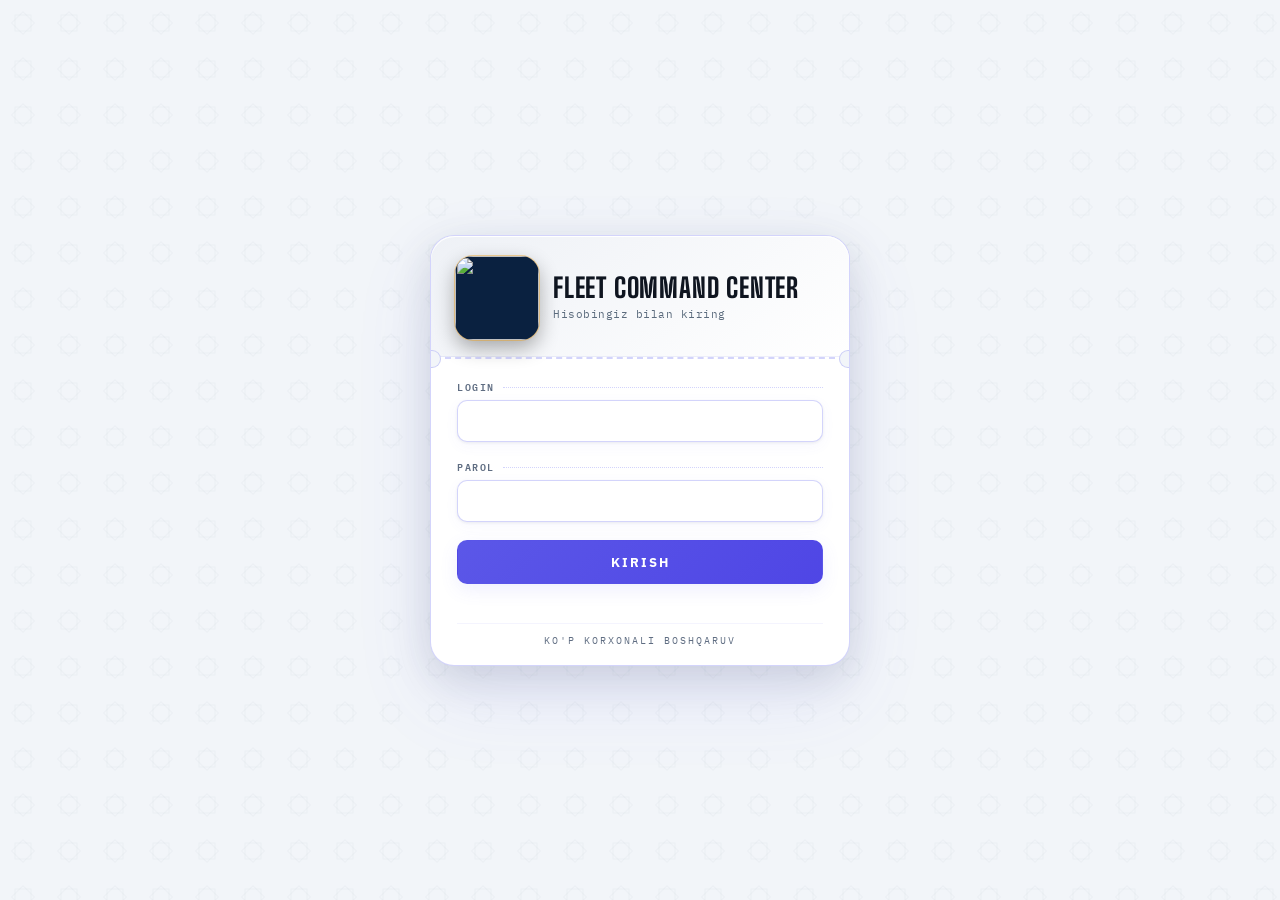
